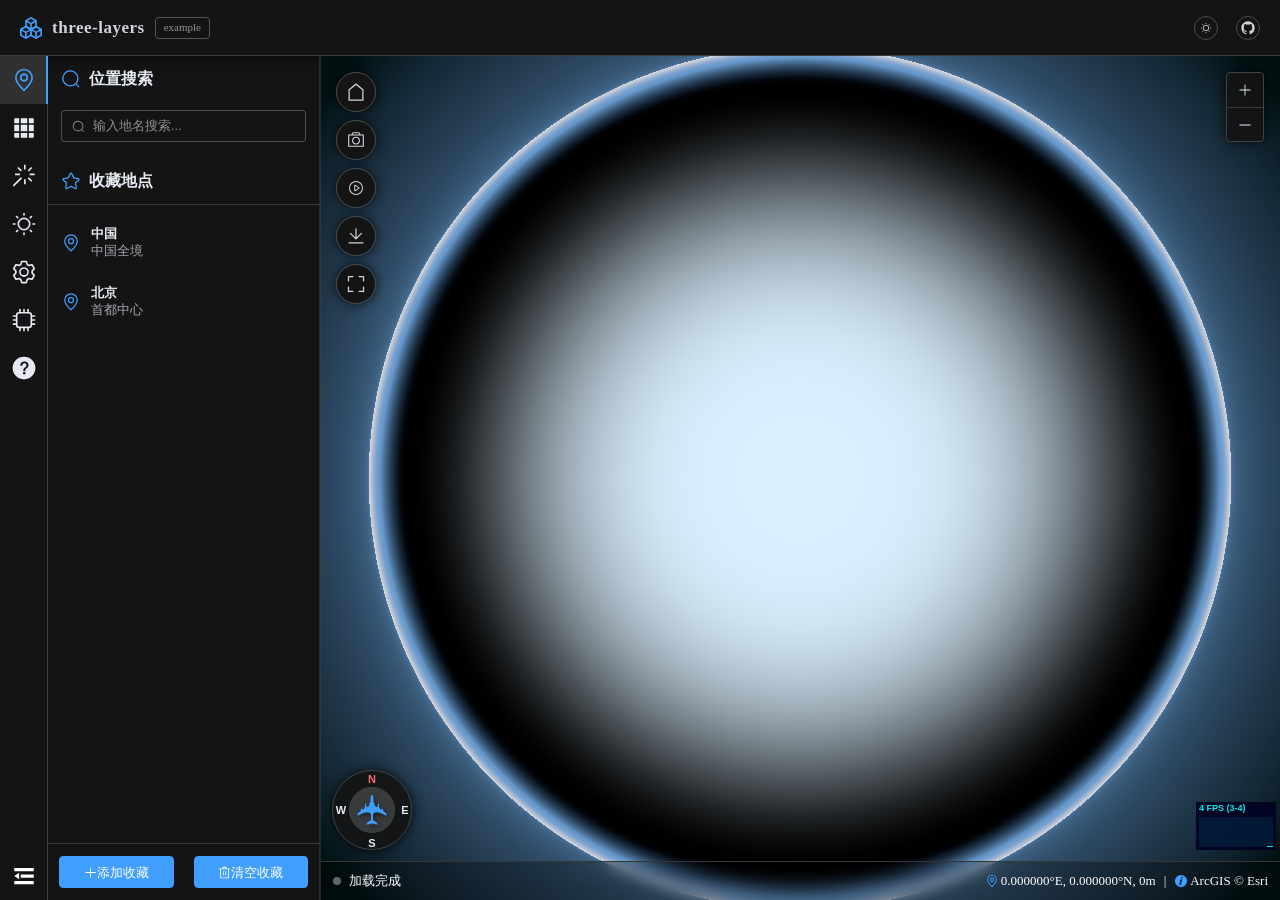
==== three-layer-examples/index.html @ e405cb55 "-" ====
<!DOCTYPE html>
<html lang="zh-CN" class="dark">
	<head>
		<meta charset="UTF-8" />
		<meta
			name="viewport"
			content="width=device-width, initial-scale=1.0, user-scalable=no"
		/>
		<title>three-tile example</title>
		<link rel="icon" href="./favicon.svg" type="image/svg+xml" />
		<script type="module" crossorigin src="./assets/main-RTrGjsO-.js"></script>
		<link rel="stylesheet" crossorigin href="./assets/main-BJY4GeGd.css">
	</head>
	<body>
		<div id="app"></div>
	</body>
</html>
---- three-layer-examples/assets/main-BJY4GeGd.css ----
:root{--el-color-white:#fff;--el-color-black:#000;--el-color-primary-rgb:64, 158, 255;--el-color-success-rgb:103, 194, 58;--el-color-warning-rgb:230, 162, 60;--el-color-danger-rgb:245, 108, 108;--el-color-error-rgb:245, 108, 108;--el-color-info-rgb:144, 147, 153;--el-font-size-extra-large:20px;--el-font-size-large:18px;--el-font-size-medium:16px;--el-font-size-base:14px;--el-font-size-small:13px;--el-font-size-extra-small:12px;--el-font-family:"Helvetica Neue", Helvetica, "PingFang SC", "Hiragino Sans GB", "Microsoft YaHei", "微软雅黑", Arial, sans-serif;--el-font-weight-primary:500;--el-font-line-height-primary:24px;--el-index-normal:1;--el-index-top:1000;--el-index-popper:2000;--el-border-radius-base:4px;--el-border-radius-small:2px;--el-border-radius-round:20px;--el-border-radius-circle:100%;--el-transition-duration:.3s;--el-transition-duration-fast:.2s;--el-transition-function-ease-in-out-bezier:cubic-bezier(.645, .045, .355, 1);--el-transition-function-fast-bezier:cubic-bezier(.23, 1, .32, 1);--el-transition-all:all var(--el-transition-duration) var(--el-transition-function-ease-in-out-bezier);--el-transition-fade:opacity var(--el-transition-duration) var(--el-transition-function-fast-bezier);--el-transition-md-fade:transform var(--el-transition-duration) var(--el-transition-function-fast-bezier), opacity var(--el-transition-duration) var(--el-transition-function-fast-bezier);--el-transition-fade-linear:opacity var(--el-transition-duration-fast) linear;--el-transition-border:border-color var(--el-transition-duration-fast) var(--el-transition-function-ease-in-out-bezier);--el-transition-box-shadow:box-shadow var(--el-transition-duration-fast) var(--el-transition-function-ease-in-out-bezier);--el-transition-color:color var(--el-transition-duration-fast) var(--el-transition-function-ease-in-out-bezier);--el-component-size-large:40px;--el-component-size:32px;--el-component-size-small:24px;--lightningcss-light:initial;--lightningcss-dark: ;color-scheme:light;--el-color-primary:#409eff;--el-color-primary-light-3:#79bbff;--el-color-primary-light-5:#a0cfff;--el-color-primary-light-7:#c6e2ff;--el-color-primary-light-8:#d9ecff;--el-color-primary-light-9:#ecf5ff;--el-color-primary-dark-2:#337ecc;--el-color-success:#67c23a;--el-color-success-light-3:#95d475;--el-color-success-light-5:#b3e19d;--el-color-success-light-7:#d1edc4;--el-color-success-light-8:#e1f3d8;--el-color-success-light-9:#f0f9eb;--el-color-success-dark-2:#529b2e;--el-color-warning:#e6a23c;--el-color-warning-light-3:#eebe77;--el-color-warning-light-5:#f3d19e;--el-color-warning-light-7:#f8e3c5;--el-color-warning-light-8:#faecd8;--el-color-warning-light-9:#fdf6ec;--el-color-warning-dark-2:#b88230;--el-color-danger:#f56c6c;--el-color-danger-light-3:#f89898;--el-color-danger-light-5:#fab6b6;--el-color-danger-light-7:#fcd3d3;--el-color-danger-light-8:#fde2e2;--el-color-danger-light-9:#fef0f0;--el-color-danger-dark-2:#c45656;--el-color-error:#f56c6c;--el-color-error-light-3:#f89898;--el-color-error-light-5:#fab6b6;--el-color-error-light-7:#fcd3d3;--el-color-error-light-8:#fde2e2;--el-color-error-light-9:#fef0f0;--el-color-error-dark-2:#c45656;--el-color-info:#909399;--el-color-info-light-3:#b1b3b8;--el-color-info-light-5:#c8c9cc;--el-color-info-light-7:#dedfe0;--el-color-info-light-8:#e9e9eb;--el-color-info-light-9:#f4f4f5;--el-color-info-dark-2:#73767a;--el-bg-color:#fff;--el-bg-color-page:#f2f3f5;--el-bg-color-overlay:#fff;--el-text-color-primary:#303133;--el-text-color-regular:#606266;--el-text-color-secondary:#909399;--el-text-color-placeholder:#a8abb2;--el-text-color-disabled:#c0c4cc;--el-border-color:#dcdfe6;--el-border-color-light:#e4e7ed;--el-border-color-lighter:#ebeef5;--el-border-color-extra-light:#f2f6fc;--el-border-color-dark:#d4d7de;--el-border-color-darker:#cdd0d6;--el-fill-color:#f0f2f5;--el-fill-color-light:#f5f7fa;--el-fill-color-lighter:#fafafa;--el-fill-color-extra-light:#fafcff;--el-fill-color-dark:#ebedf0;--el-fill-color-darker:#e6e8eb;--el-fill-color-blank:#fff;--el-box-shadow:0px 12px 32px 4px #0000000a, 0px 8px 20px #00000014;--el-box-shadow-light:0px 0px 12px #0000001f;--el-box-shadow-lighter:0px 0px 6px #0000001f;--el-box-shadow-dark:0px 16px 48px 16px #00000014, 0px 12px 32px #0000001f, 0px 8px 16px -8px #00000029;--el-disabled-bg-color:var(--el-fill-color-light);--el-disabled-text-color:var(--el-text-color-placeholder);--el-disabled-border-color:var(--el-border-color-light);--el-overlay-color:#000c;--el-overlay-color-light:#000000b3;--el-overlay-color-lighter:#00000080;--el-mask-color:#ffffffe6;--el-mask-color-extra-light:#ffffff4d;--el-border-width:1px;--el-border-style:solid;--el-border-color-hover:var(--el-text-color-disabled);--el-border:var(--el-border-width) var(--el-border-style) var(--el-border-color);--el-svg-monochrome-grey:var(--el-border-color)}.fade-in-linear-enter-active,.fade-in-linear-leave-active{transition:var(--el-transition-fade-linear)}.fade-in-linear-enter-from,.fade-in-linear-leave-to{opacity:0}.el-fade-in-linear-enter-active,.el-fade-in-linear-leave-active{transition:var(--el-transition-fade-linear)}.el-fade-in-linear-enter-from,.el-fade-in-linear-leave-to{opacity:0}.el-fade-in-enter-active,.el-fade-in-leave-active{transition:all var(--el-transition-duration) cubic-bezier(.55,0,.1,1)}.el-fade-in-enter-from,.el-fade-in-leave-active{opacity:0}.el-zoom-in-center-enter-active,.el-zoom-in-center-leave-active{transition:all var(--el-transition-duration) cubic-bezier(.55,0,.1,1)}.el-zoom-in-center-enter-from,.el-zoom-in-center-leave-active{opacity:0;transform:scaleX(0)}.el-zoom-in-top-enter-active,.el-zoom-in-top-leave-active{opacity:1;transition:var(--el-transition-md-fade);transform-origin:top;transform:scaleY(1)}.el-zoom-in-top-enter-active[data-popper-placement^=top],.el-zoom-in-top-leave-active[data-popper-placement^=top]{transform-origin:bottom}.el-zoom-in-top-enter-from,.el-zoom-in-top-leave-active{opacity:0;transform:scaleY(0)}.el-zoom-in-bottom-enter-active,.el-zoom-in-bottom-leave-active{opacity:1;transition:var(--el-transition-md-fade);transform-origin:bottom;transform:scaleY(1)}.el-zoom-in-bottom-enter-from,.el-zoom-in-bottom-leave-active{opacity:0;transform:scaleY(0)}.el-zoom-in-left-enter-active,.el-zoom-in-left-leave-active{opacity:1;transition:var(--el-transition-md-fade);transform-origin:0 0;transform:scale(1)}.el-zoom-in-left-enter-from,.el-zoom-in-left-leave-active{opacity:0;transform:scale(.45)}.collapse-transition{transition:var(--el-transition-duration) height ease-in-out,var(--el-transition-duration) padding-top ease-in-out,var(--el-transition-duration) padding-bottom ease-in-out}.el-collapse-transition-leave-active,.el-collapse-transition-enter-active{transition:var(--el-transition-duration) max-height ease-in-out,var(--el-transition-duration) padding-top ease-in-out,var(--el-transition-duration) padding-bottom ease-in-out}.horizontal-collapse-transition{transition:var(--el-transition-duration) width ease-in-out,var(--el-transition-duration) padding-left ease-in-out,var(--el-transition-duration) padding-right ease-in-out}.el-list-enter-active,.el-list-leave-active{transition:all 1s}.el-list-enter-from,.el-list-leave-to{opacity:0;transform:translateY(-30px)}.el-list-leave-active{position:absolute!important}.el-opacity-transition{transition:opacity var(--el-transition-duration) cubic-bezier(.55,0,.1,1)}.el-icon--right{margin-left:5px}.el-icon--left{margin-right:5px}@keyframes rotating{0%{transform:rotate(0)}to{transform:rotate(360deg)}}.el-icon{--color:inherit;fill:currentColor;width:1em;height:1em;color:var(--color);line-height:1em;font-size:inherit;justify-content:center;align-items:center;display:inline-flex;position:relative}.el-icon.is-loading{animation:2s linear infinite rotating}.el-icon svg{width:1em;height:1em}.el-affix--fixed{position:fixed}.el-alert{--el-alert-padding:8px 16px;--el-alert-border-radius-base:var(--el-border-radius-base);--el-alert-title-font-size:14px;--el-alert-title-with-description-font-size:16px;--el-alert-description-font-size:14px;--el-alert-close-font-size:16px;--el-alert-close-customed-font-size:14px;--el-alert-icon-size:16px;--el-alert-icon-large-size:28px;width:100%;padding:var(--el-alert-padding);box-sizing:border-box;border-radius:var(--el-alert-border-radius-base);background-color:var(--el-color-white);opacity:1;transition:opacity var(--el-transition-duration-fast);align-items:center;margin:0;display:flex;position:relative;overflow:hidden}.el-alert.is-light .el-alert__close-btn{color:var(--el-text-color-placeholder)}.el-alert.is-dark .el-alert__close-btn,.el-alert.is-dark .el-alert__description{color:var(--el-color-white)}.el-alert.is-center{justify-content:center}.el-alert--primary{--el-alert-bg-color:var(--el-color-primary-light-9)}.el-alert--primary.is-light{background-color:var(--el-alert-bg-color);color:var(--el-color-primary)}.el-alert--primary.is-light .el-alert__description{color:var(--el-color-primary)}.el-alert--primary.is-dark{background-color:var(--el-color-primary);color:var(--el-color-white)}.el-alert--success{--el-alert-bg-color:var(--el-color-success-light-9)}.el-alert--success.is-light{background-color:var(--el-alert-bg-color);color:var(--el-color-success)}.el-alert--success.is-light .el-alert__description{color:var(--el-color-success)}.el-alert--success.is-dark{background-color:var(--el-color-success);color:var(--el-color-white)}.el-alert--info{--el-alert-bg-color:var(--el-color-info-light-9)}.el-alert--info.is-light{background-color:var(--el-alert-bg-color);color:var(--el-color-info)}.el-alert--info.is-light .el-alert__description{color:var(--el-color-info)}.el-alert--info.is-dark{background-color:var(--el-color-info);color:var(--el-color-white)}.el-alert--warning{--el-alert-bg-color:var(--el-color-warning-light-9)}.el-alert--warning.is-light{background-color:var(--el-alert-bg-color);color:var(--el-color-warning)}.el-alert--warning.is-light .el-alert__description{color:var(--el-color-warning)}.el-alert--warning.is-dark{background-color:var(--el-color-warning);color:var(--el-color-white)}.el-alert--error{--el-alert-bg-color:var(--el-color-error-light-9)}.el-alert--error.is-light{background-color:var(--el-alert-bg-color);color:var(--el-color-error)}.el-alert--error.is-light .el-alert__description{color:var(--el-color-error)}.el-alert--error.is-dark{background-color:var(--el-color-error);color:var(--el-color-white)}.el-alert__content{flex-direction:column;gap:4px;display:flex}.el-alert .el-alert__icon{font-size:var(--el-alert-icon-size);width:var(--el-alert-icon-size);margin-right:8px}.el-alert .el-alert__icon.is-big{font-size:var(--el-alert-icon-large-size);width:var(--el-alert-icon-large-size);margin-right:12px}.el-alert__title{font-size:var(--el-alert-title-font-size);line-height:24px}.el-alert__title.with-description{font-size:var(--el-alert-title-with-description-font-size)}.el-alert .el-alert__description{font-size:var(--el-alert-description-font-size);margin:0}.el-alert .el-alert__close-btn{font-size:var(--el-alert-close-font-size);opacity:1;cursor:pointer;position:absolute;top:12px;right:16px}.el-alert .el-alert__close-btn.is-customed{font-style:normal;font-size:var(--el-alert-close-customed-font-size);line-height:24px;top:8px}.el-alert-fade-enter-from,.el-alert-fade-leave-active{opacity:0}.el-aside{box-sizing:border-box;width:var(--el-aside-width,300px);flex-shrink:0;overflow:auto}.el-autocomplete{--el-input-text-color:var(--el-text-color-regular);--el-input-border:var(--el-border);--el-input-hover-border:var(--el-border-color-hover);--el-input-focus-border:var(--el-color-primary);--el-input-transparent-border:0 0 0 1px transparent inset;--el-input-border-color:var(--el-border-color);--el-input-border-radius:var(--el-border-radius-base);--el-input-bg-color:var(--el-fill-color-blank);--el-input-icon-color:var(--el-text-color-placeholder);--el-input-placeholder-color:var(--el-text-color-placeholder);--el-input-hover-border-color:var(--el-border-color-hover);--el-input-clear-hover-color:var(--el-text-color-secondary);--el-input-focus-border-color:var(--el-color-primary);--el-input-width:100%;width:var(--el-input-width);display:inline-block;position:relative}.el-autocomplete__popper.el-popper{background:var(--el-bg-color-overlay);border:1px solid var(--el-border-color-light);box-shadow:var(--el-box-shadow-light)}.el-autocomplete__popper.el-popper .el-popper__arrow:before{border:1px solid var(--el-border-color-light)}.el-autocomplete__popper.el-popper[data-popper-placement^=top] .el-popper__arrow:before{border-top-color:#0000;border-left-color:#0000}.el-autocomplete__popper.el-popper[data-popper-placement^=bottom] .el-popper__arrow:before{border-bottom-color:#0000;border-right-color:#0000}.el-autocomplete__popper.el-popper[data-popper-placement^=left] .el-popper__arrow:before{border-bottom-color:#0000;border-left-color:#0000}.el-autocomplete__popper.el-popper[data-popper-placement^=right] .el-popper__arrow:before{border-top-color:#0000;border-right-color:#0000}.el-autocomplete-suggestion{border-radius:var(--el-border-radius-base);box-sizing:border-box}.el-autocomplete-suggestion__header{border-bottom:1px solid var(--el-border-color-lighter);padding:10px}.el-autocomplete-suggestion__footer{border-top:1px solid var(--el-border-color-lighter);padding:10px}.el-autocomplete-suggestion__wrap{box-sizing:border-box;max-height:280px;padding:10px 0}.el-autocomplete-suggestion__list{margin:0;padding:0}.el-autocomplete-suggestion li{cursor:pointer;color:var(--el-text-color-regular);line-height:34px;font-size:var(--el-font-size-base);text-align:left;text-overflow:ellipsis;white-space:nowrap;margin:0;padding:0 20px;list-style:none;overflow:hidden}.el-autocomplete-suggestion li:hover,.el-autocomplete-suggestion li.highlighted{background-color:var(--el-fill-color-light)}.el-autocomplete-suggestion li.divider{border-top:1px solid var(--el-color-black);margin-top:6px}.el-autocomplete-suggestion li.divider:last-child{margin-bottom:-6px}.el-autocomplete-suggestion.is-loading li{cursor:default;height:100px;color:var(--el-text-color-secondary);justify-content:center;align-items:center;font-size:20px;display:flex}.el-autocomplete-suggestion.is-loading li:hover{background-color:var(--el-bg-color-overlay)}.el-avatar{--el-avatar-text-color:var(--el-color-white);--el-avatar-bg-color:var(--el-text-color-disabled);--el-avatar-text-size:14px;--el-avatar-icon-size:18px;--el-avatar-border-radius:var(--el-border-radius-base);--el-avatar-size-large:56px;--el-avatar-size:40px;--el-avatar-size-small:24px;box-sizing:border-box;text-align:center;color:var(--el-avatar-text-color);background:var(--el-avatar-bg-color);width:var(--el-avatar-size);height:var(--el-avatar-size);font-size:var(--el-avatar-text-size);outline:none;justify-content:center;align-items:center;display:inline-flex;overflow:hidden}.el-avatar>img{width:100%;height:100%;display:block}.el-avatar--circle{border-radius:50%}.el-avatar--square{border-radius:var(--el-avatar-border-radius)}.el-avatar--icon{font-size:var(--el-avatar-icon-size)}.el-avatar--small{--el-avatar-size:24px}.el-avatar--large{--el-avatar-size:56px}.el-avatar-group{--el-avatar-group-item-gap:-8px;--el-avatar-group-collapse-item-gap:4px;display:inline-flex}.el-avatar-group .el-avatar{border:1px solid var(--el-border-color-extra-light)}.el-avatar-group .el-avatar:not(:first-child){margin-left:var(--el-avatar-group-item-gap)}.el-avatar-group__collapse-avatars{--el-avatar-group-item-gap:-8px;--el-avatar-group-collapse-item-gap:4px}.el-avatar-group__collapse-avatars .el-avatar:not(:first-child){margin-left:var(--el-avatar-group-collapse-item-gap)}.el-backtop{--el-backtop-bg-color:var(--el-bg-color-overlay);--el-backtop-text-color:var(--el-color-primary);--el-backtop-hover-bg-color:var(--el-border-color-extra-light);background-color:var(--el-backtop-bg-color);width:40px;height:40px;color:var(--el-backtop-text-color);box-shadow:var(--el-box-shadow-lighter);cursor:pointer;z-index:5;border-radius:50%;justify-content:center;align-items:center;font-size:20px;display:flex;position:fixed}.el-backtop:hover{background-color:var(--el-backtop-hover-bg-color)}.el-backtop__icon{font-size:20px}.el-badge{--el-badge-bg-color:var(--el-color-danger);--el-badge-radius:10px;--el-badge-font-size:12px;--el-badge-padding:6px;--el-badge-size:18px;vertical-align:middle;width:-moz-fit-content;width:fit-content;display:inline-block;position:relative}.el-badge__content{background-color:var(--el-badge-bg-color);border-radius:var(--el-badge-radius);color:var(--el-color-white);font-size:var(--el-badge-font-size);height:var(--el-badge-size);padding:0 var(--el-badge-padding);white-space:nowrap;border:1px solid var(--el-bg-color);justify-content:center;align-items:center;display:inline-flex}.el-badge__content.is-fixed{top:0;right:calc(1px + var(--el-badge-size) / 2);z-index:var(--el-index-normal);position:absolute;transform:translateY(-50%)translate(100%)}.el-badge__content.is-fixed.is-dot{right:5px}.el-badge__content.is-dot{border-radius:50%;width:8px;height:8px;padding:0;right:0}.el-badge__content.is-hide-zero{display:none}.el-badge__content--primary{background-color:var(--el-color-primary)}.el-badge__content--success{background-color:var(--el-color-success)}.el-badge__content--warning{background-color:var(--el-color-warning)}.el-badge__content--info{background-color:var(--el-color-info)}.el-badge__content--danger{background-color:var(--el-color-danger)}.el-breadcrumb__separator{color:var(--el-text-color-placeholder);margin:0 9px;font-weight:700}.el-breadcrumb__separator.el-icon{margin:0 6px;font-weight:400}.el-breadcrumb__separator.el-icon svg{vertical-align:middle}.el-breadcrumb__item{float:left;align-items:center;display:inline-flex}.el-breadcrumb__inner{color:var(--el-text-color-regular)}.el-breadcrumb__inner.is-link,.el-breadcrumb__inner a{transition:var(--el-transition-color);color:var(--el-text-color-primary);font-weight:700;text-decoration:none}.el-breadcrumb__inner.is-link:hover,.el-breadcrumb__inner a:hover{color:var(--el-color-primary);cursor:pointer}.el-breadcrumb__item:last-child .el-breadcrumb__inner,.el-breadcrumb__item:last-child .el-breadcrumb__inner:hover,.el-breadcrumb__item:last-child .el-breadcrumb__inner a,.el-breadcrumb__item:last-child .el-breadcrumb__inner a:hover{color:var(--el-text-color-regular);cursor:text;font-weight:400}.el-breadcrumb__item:last-child .el-breadcrumb__separator{display:none}.el-breadcrumb{font-size:14px;line-height:1}.el-breadcrumb:before,.el-breadcrumb:after{content:"";display:table}.el-breadcrumb:after{clear:both}.el-button-group>.el-button+.el-button{margin-left:0}.el-button-group>.el-button:first-child:last-child{border-top-right-radius:var(--el-border-radius-base);border-bottom-right-radius:var(--el-border-radius-base);border-top-left-radius:var(--el-border-radius-base);border-bottom-left-radius:var(--el-border-radius-base)}.el-button-group>.el-button:first-child:last-child.is-round{border-radius:var(--el-border-radius-round)}.el-button-group>.el-button:first-child:last-child.is-circle{border-radius:50%}.el-button-group>.el-button:not(:first-child):not(:last-child){border-radius:0}.el-button-group>.el-button:hover,.el-button-group>.el-button:focus,.el-button-group>.el-button:active,.el-button-group>.el-button.is-active{z-index:1}.el-button-group--horizontal{vertical-align:middle;display:inline-block}.el-button-group--horizontal:before,.el-button-group--horizontal:after{content:"";display:table}.el-button-group--horizontal:after{clear:both}.el-button-group--horizontal>.el-button{float:left;position:relative}.el-button-group--horizontal>.el-button:first-child{border-top-right-radius:0;border-bottom-right-radius:0}.el-button-group--horizontal>.el-button:last-child{border-top-left-radius:0;border-bottom-left-radius:0}.el-button-group--horizontal>.el-button:not(:last-child){margin-right:-1px}.el-button-group--horizontal .el-button--primary:first-child{border-right-color:var(--el-button-divide-border-color)}.el-button-group--horizontal .el-button--primary:last-child{border-left-color:var(--el-button-divide-border-color)}.el-button-group--horizontal .el-button--primary:not(:first-child):not(:last-child){border-left-color:var(--el-button-divide-border-color);border-right-color:var(--el-button-divide-border-color)}.el-button-group--horizontal .el-button--success:first-child{border-right-color:var(--el-button-divide-border-color)}.el-button-group--horizontal .el-button--success:last-child{border-left-color:var(--el-button-divide-border-color)}.el-button-group--horizontal .el-button--success:not(:first-child):not(:last-child){border-left-color:var(--el-button-divide-border-color);border-right-color:var(--el-button-divide-border-color)}.el-button-group--horizontal .el-button--warning:first-child{border-right-color:var(--el-button-divide-border-color)}.el-button-group--horizontal .el-button--warning:last-child{border-left-color:var(--el-button-divide-border-color)}.el-button-group--horizontal .el-button--warning:not(:first-child):not(:last-child){border-left-color:var(--el-button-divide-border-color);border-right-color:var(--el-button-divide-border-color)}.el-button-group--horizontal .el-button--danger:first-child{border-right-color:var(--el-button-divide-border-color)}.el-button-group--horizontal .el-button--danger:last-child{border-left-color:var(--el-button-divide-border-color)}.el-button-group--horizontal .el-button--danger:not(:first-child):not(:last-child){border-left-color:var(--el-button-divide-border-color);border-right-color:var(--el-button-divide-border-color)}.el-button-group--horizontal .el-button--info:first-child{border-right-color:var(--el-button-divide-border-color)}.el-button-group--horizontal .el-button--info:last-child{border-left-color:var(--el-button-divide-border-color)}.el-button-group--horizontal .el-button--info:not(:first-child):not(:last-child){border-left-color:var(--el-button-divide-border-color);border-right-color:var(--el-button-divide-border-color)}.el-button-group--horizontal>.el-dropdown>.el-button{border-left-color:var(--el-button-divide-border-color);border-top-left-radius:0;border-bottom-left-radius:0}.el-button-group--vertical{flex-direction:column;align-items:stretch;display:inline-flex}.el-button-group--vertical>.el-button{margin-top:-1px}.el-button-group--vertical>.el-button:first-child{border-bottom-right-radius:0;border-bottom-left-radius:0}.el-button-group--vertical>.el-button:last-child{border-top-left-radius:0;border-top-right-radius:0}.el-button-group--vertical>.el-dropdown{margin-top:-1px}.el-button-group--vertical>.el-dropdown>.el-button{border-left-color:var(--el-button-divide-border-color);border-top-left-radius:0;border-top-right-radius:0}.el-button-group--vertical .el-button--primary:first-child{border-bottom-color:var(--el-button-divide-border-color)}.el-button-group--vertical .el-button--primary:last-child{border-top-color:var(--el-button-divide-border-color)}.el-button-group--vertical .el-button--primary:not(:first-child):not(:last-child){border-top-color:var(--el-button-divide-border-color);border-bottom-color:var(--el-button-divide-border-color)}.el-button-group--vertical .el-button--success:first-child{border-bottom-color:var(--el-button-divide-border-color)}.el-button-group--vertical .el-button--success:last-child{border-top-color:var(--el-button-divide-border-color)}.el-button-group--vertical .el-button--success:not(:first-child):not(:last-child){border-top-color:var(--el-button-divide-border-color);border-bottom-color:var(--el-button-divide-border-color)}.el-button-group--vertical .el-button--warning:first-child{border-bottom-color:var(--el-button-divide-border-color)}.el-button-group--vertical .el-button--warning:last-child{border-top-color:var(--el-button-divide-border-color)}.el-button-group--vertical .el-button--warning:not(:first-child):not(:last-child){border-top-color:var(--el-button-divide-border-color);border-bottom-color:var(--el-button-divide-border-color)}.el-button-group--vertical .el-button--danger:first-child{border-bottom-color:var(--el-button-divide-border-color)}.el-button-group--vertical .el-button--danger:last-child{border-top-color:var(--el-button-divide-border-color)}.el-button-group--vertical .el-button--danger:not(:first-child):not(:last-child){border-top-color:var(--el-button-divide-border-color);border-bottom-color:var(--el-button-divide-border-color)}.el-button-group--vertical .el-button--info:first-child{border-bottom-color:var(--el-button-divide-border-color)}.el-button-group--vertical .el-button--info:last-child{border-top-color:var(--el-button-divide-border-color)}.el-button-group--vertical .el-button--info:not(:first-child):not(:last-child){border-top-color:var(--el-button-divide-border-color);border-bottom-color:var(--el-button-divide-border-color)}.el-button{--el-button-font-weight:var(--el-font-weight-primary);--el-button-border-color:var(--el-border-color);--el-button-bg-color:var(--el-fill-color-blank);--el-button-text-color:var(--el-text-color-regular);--el-button-disabled-text-color:var(--el-disabled-text-color);--el-button-disabled-bg-color:var(--el-fill-color-blank);--el-button-disabled-border-color:var(--el-border-color-light);--el-button-divide-border-color:#ffffff80;--el-button-hover-text-color:var(--el-color-primary);--el-button-hover-bg-color:var(--el-color-primary-light-9);--el-button-hover-border-color:var(--el-color-primary-light-7);--el-button-active-text-color:var(--el-button-hover-text-color);--el-button-active-border-color:var(--el-color-primary);--el-button-active-bg-color:var(--el-button-hover-bg-color);--el-button-outline-color:var(--el-color-primary-light-5);--el-button-hover-link-text-color:var(--el-text-color-secondary);--el-button-active-color:var(--el-text-color-primary);white-space:nowrap;cursor:pointer;height:32px;color:var(--el-button-text-color);text-align:center;box-sizing:border-box;line-height:1;font-weight:var(--el-button-font-weight);-webkit-user-select:none;user-select:none;vertical-align:middle;-webkit-appearance:none;background-color:var(--el-button-bg-color);border:var(--el-border);border-color:var(--el-button-border-color);outline:none;justify-content:center;align-items:center;transition:all .1s;display:inline-flex}.el-button:hover{color:var(--el-button-hover-text-color);border-color:var(--el-button-hover-border-color);background-color:var(--el-button-hover-bg-color);outline:none}.el-button:active{color:var(--el-button-active-text-color);border-color:var(--el-button-active-border-color);background-color:var(--el-button-active-bg-color);outline:none}.el-button:focus-visible{outline:2px solid var(--el-button-outline-color);outline-offset:1px;transition:outline-offset,outline}.el-button>span{align-items:center;display:inline-flex}.el-button+.el-button{margin-left:12px}.el-button{font-size:var(--el-font-size-base);border-radius:var(--el-border-radius-base);padding:8px 15px}.el-button.is-round{padding:8px 15px}.el-button::-moz-focus-inner{border:0}.el-button [class*=el-icon]+span{margin-left:6px}.el-button [class*=el-icon] svg{vertical-align:bottom}.el-button.is-plain{--el-button-hover-text-color:var(--el-color-primary);--el-button-hover-bg-color:var(--el-fill-color-blank);--el-button-hover-border-color:var(--el-color-primary)}.el-button.is-active{color:var(--el-button-active-text-color);border-color:var(--el-button-active-border-color);background-color:var(--el-button-active-bg-color);outline:none}.el-button.is-disabled,.el-button.is-disabled:hover{color:var(--el-button-disabled-text-color);cursor:not-allowed;background-image:none;background-color:var(--el-button-disabled-bg-color);border-color:var(--el-button-disabled-border-color)}.el-button.is-loading{pointer-events:none;position:relative}.el-button.is-loading:before{z-index:1;pointer-events:none;content:"";border-radius:inherit;background-color:var(--el-mask-color-extra-light);position:absolute;top:-1px;bottom:-1px;left:-1px;right:-1px}.el-button.is-round{border-radius:var(--el-border-radius-round)}.el-button.is-dashed{--el-button-hover-text-color:var(--el-color-primary);--el-button-hover-bg-color:var(--el-fill-color-blank);--el-button-hover-border-color:var(--el-color-primary);border-style:dashed}.el-button.is-circle{border-radius:50%;width:32px;padding:8px}.el-button.is-text{color:var(--el-button-text-color);background-color:#0000;border:0 solid #0000}.el-button.is-text.is-disabled{color:var(--el-button-disabled-text-color);background-color:#0000!important}.el-button.is-text:not(.is-disabled):hover{background-color:var(--el-fill-color-light)}.el-button.is-text:not(.is-disabled):focus-visible{outline:2px solid var(--el-button-outline-color);outline-offset:1px;transition:outline-offset,outline}.el-button.is-text:not(.is-disabled):active{background-color:var(--el-fill-color)}.el-button.is-text:not(.is-disabled).is-has-bg{background-color:var(--el-fill-color-light)}.el-button.is-text:not(.is-disabled).is-has-bg:hover{background-color:var(--el-fill-color)}.el-button.is-text:not(.is-disabled).is-has-bg:active{background-color:var(--el-fill-color-dark)}.el-button__text--expand{letter-spacing:.3em;margin-right:-.3em}.el-button.is-link{color:var(--el-button-text-color);background:0 0;border-color:#0000;height:auto;padding:2px}.el-button.is-link:hover{color:var(--el-button-hover-link-text-color)}.el-button.is-link.is-disabled{color:var(--el-button-disabled-text-color);background-color:#0000!important;border-color:#0000!important}.el-button.is-link:not(.is-disabled):hover{background-color:#0000;border-color:#0000}.el-button.is-link:not(.is-disabled):active{color:var(--el-button-active-color);background-color:#0000;border-color:#0000}.el-button--text{color:var(--el-color-primary);background:0 0;border-color:#0000;padding-left:0;padding-right:0}.el-button--text.is-disabled{color:var(--el-button-disabled-text-color);background-color:#0000!important;border-color:#0000!important}.el-button--text:not(.is-disabled):hover{color:var(--el-color-primary-light-3);background-color:#0000;border-color:#0000}.el-button--text:not(.is-disabled):active{color:var(--el-color-primary-dark-2);background-color:#0000;border-color:#0000}.el-button__link--expand{letter-spacing:.3em;margin-right:-.3em}.el-button--primary{--el-button-text-color:var(--el-color-white);--el-button-bg-color:var(--el-color-primary);--el-button-border-color:var(--el-color-primary);--el-button-outline-color:var(--el-color-primary-light-5);--el-button-active-color:var(--el-color-primary-dark-2);--el-button-hover-text-color:var(--el-color-white);--el-button-hover-link-text-color:var(--el-color-primary-light-5);--el-button-hover-bg-color:var(--el-color-primary-light-3);--el-button-hover-border-color:var(--el-color-primary-light-3);--el-button-active-bg-color:var(--el-color-primary-dark-2);--el-button-active-border-color:var(--el-color-primary-dark-2);--el-button-disabled-text-color:var(--el-color-white);--el-button-disabled-bg-color:var(--el-color-primary-light-5);--el-button-disabled-border-color:var(--el-color-primary-light-5)}.el-button--primary.is-plain,.el-button--primary.is-text,.el-button--primary.is-link{--el-button-text-color:var(--el-color-primary);--el-button-bg-color:var(--el-color-primary-light-9);--el-button-border-color:var(--el-color-primary-light-5);--el-button-hover-text-color:var(--el-color-white);--el-button-hover-bg-color:var(--el-color-primary);--el-button-hover-border-color:var(--el-color-primary);--el-button-active-text-color:var(--el-color-white)}.el-button--primary.is-plain.is-disabled,.el-button--primary.is-plain.is-disabled:hover,.el-button--primary.is-plain.is-disabled:focus,.el-button--primary.is-plain.is-disabled:active,.el-button--primary.is-text.is-disabled,.el-button--primary.is-text.is-disabled:hover,.el-button--primary.is-text.is-disabled:focus,.el-button--primary.is-text.is-disabled:active,.el-button--primary.is-link.is-disabled,.el-button--primary.is-link.is-disabled:hover,.el-button--primary.is-link.is-disabled:focus,.el-button--primary.is-link.is-disabled:active{color:var(--el-color-primary-light-5);background-color:var(--el-color-primary-light-9);border-color:var(--el-color-primary-light-8)}.el-button--primary.is-dashed{--el-button-text-color:var(--el-color-primary);--el-button-bg-color:var(--el-color-primary-light-9);--el-button-border-color:var(--el-color-primary-light-5);--el-button-hover-text-color:var(--el-color-primary);--el-button-hover-bg-color:var(--el-color-primary-light-9);--el-button-hover-border-color:var(--el-color-primary-light-3);--el-button-active-text-color:var(--el-color-primary-dark-2);--el-button-active-bg-color:var(--el-color-primary-light-9);--el-button-active-border-color:var(--el-color-primary-dark-2)}.el-button--primary.is-dashed.is-disabled,.el-button--primary.is-dashed.is-disabled:hover,.el-button--primary.is-dashed.is-disabled:focus,.el-button--primary.is-dashed.is-disabled:active{color:var(--el-color-primary-light-5);background-color:var(--el-color-primary-light-9);border-color:var(--el-color-primary-light-8)}.el-button--success{--el-button-text-color:var(--el-color-white);--el-button-bg-color:var(--el-color-success);--el-button-border-color:var(--el-color-success);--el-button-outline-color:var(--el-color-success-light-5);--el-button-active-color:var(--el-color-success-dark-2);--el-button-hover-text-color:var(--el-color-white);--el-button-hover-link-text-color:var(--el-color-success-light-5);--el-button-hover-bg-color:var(--el-color-success-light-3);--el-button-hover-border-color:var(--el-color-success-light-3);--el-button-active-bg-color:var(--el-color-success-dark-2);--el-button-active-border-color:var(--el-color-success-dark-2);--el-button-disabled-text-color:var(--el-color-white);--el-button-disabled-bg-color:var(--el-color-success-light-5);--el-button-disabled-border-color:var(--el-color-success-light-5)}.el-button--success.is-plain,.el-button--success.is-text,.el-button--success.is-link{--el-button-text-color:var(--el-color-success);--el-button-bg-color:var(--el-color-success-light-9);--el-button-border-color:var(--el-color-success-light-5);--el-button-hover-text-color:var(--el-color-white);--el-button-hover-bg-color:var(--el-color-success);--el-button-hover-border-color:var(--el-color-success);--el-button-active-text-color:var(--el-color-white)}.el-button--success.is-plain.is-disabled,.el-button--success.is-plain.is-disabled:hover,.el-button--success.is-plain.is-disabled:focus,.el-button--success.is-plain.is-disabled:active,.el-button--success.is-text.is-disabled,.el-button--success.is-text.is-disabled:hover,.el-button--success.is-text.is-disabled:focus,.el-button--success.is-text.is-disabled:active,.el-button--success.is-link.is-disabled,.el-button--success.is-link.is-disabled:hover,.el-button--success.is-link.is-disabled:focus,.el-button--success.is-link.is-disabled:active{color:var(--el-color-success-light-5);background-color:var(--el-color-success-light-9);border-color:var(--el-color-success-light-8)}.el-button--success.is-dashed{--el-button-text-color:var(--el-color-success);--el-button-bg-color:var(--el-color-success-light-9);--el-button-border-color:var(--el-color-success-light-5);--el-button-hover-text-color:var(--el-color-success);--el-button-hover-bg-color:var(--el-color-success-light-9);--el-button-hover-border-color:var(--el-color-success-light-3);--el-button-active-text-color:var(--el-color-success-dark-2);--el-button-active-bg-color:var(--el-color-success-light-9);--el-button-active-border-color:var(--el-color-success-dark-2)}.el-button--success.is-dashed.is-disabled,.el-button--success.is-dashed.is-disabled:hover,.el-button--success.is-dashed.is-disabled:focus,.el-button--success.is-dashed.is-disabled:active{color:var(--el-color-success-light-5);background-color:var(--el-color-success-light-9);border-color:var(--el-color-success-light-8)}.el-button--warning{--el-button-text-color:var(--el-color-white);--el-button-bg-color:var(--el-color-warning);--el-button-border-color:var(--el-color-warning);--el-button-outline-color:var(--el-color-warning-light-5);--el-button-active-color:var(--el-color-warning-dark-2);--el-button-hover-text-color:var(--el-color-white);--el-button-hover-link-text-color:var(--el-color-warning-light-5);--el-button-hover-bg-color:var(--el-color-warning-light-3);--el-button-hover-border-color:var(--el-color-warning-light-3);--el-button-active-bg-color:var(--el-color-warning-dark-2);--el-button-active-border-color:var(--el-color-warning-dark-2);--el-button-disabled-text-color:var(--el-color-white);--el-button-disabled-bg-color:var(--el-color-warning-light-5);--el-button-disabled-border-color:var(--el-color-warning-light-5)}.el-button--warning.is-plain,.el-button--warning.is-text,.el-button--warning.is-link{--el-button-text-color:var(--el-color-warning);--el-button-bg-color:var(--el-color-warning-light-9);--el-button-border-color:var(--el-color-warning-light-5);--el-button-hover-text-color:var(--el-color-white);--el-button-hover-bg-color:var(--el-color-warning);--el-button-hover-border-color:var(--el-color-warning);--el-button-active-text-color:var(--el-color-white)}.el-button--warning.is-plain.is-disabled,.el-button--warning.is-plain.is-disabled:hover,.el-button--warning.is-plain.is-disabled:focus,.el-button--warning.is-plain.is-disabled:active,.el-button--warning.is-text.is-disabled,.el-button--warning.is-text.is-disabled:hover,.el-button--warning.is-text.is-disabled:focus,.el-button--warning.is-text.is-disabled:active,.el-button--warning.is-link.is-disabled,.el-button--warning.is-link.is-disabled:hover,.el-button--warning.is-link.is-disabled:focus,.el-button--warning.is-link.is-disabled:active{color:var(--el-color-warning-light-5);background-color:var(--el-color-warning-light-9);border-color:var(--el-color-warning-light-8)}.el-button--warning.is-dashed{--el-button-text-color:var(--el-color-warning);--el-button-bg-color:var(--el-color-warning-light-9);--el-button-border-color:var(--el-color-warning-light-5);--el-button-hover-text-color:var(--el-color-warning);--el-button-hover-bg-color:var(--el-color-warning-light-9);--el-button-hover-border-color:var(--el-color-warning-light-3);--el-button-active-text-color:var(--el-color-warning-dark-2);--el-button-active-bg-color:var(--el-color-warning-light-9);--el-button-active-border-color:var(--el-color-warning-dark-2)}.el-button--warning.is-dashed.is-disabled,.el-button--warning.is-dashed.is-disabled:hover,.el-button--warning.is-dashed.is-disabled:focus,.el-button--warning.is-dashed.is-disabled:active{color:var(--el-color-warning-light-5);background-color:var(--el-color-warning-light-9);border-color:var(--el-color-warning-light-8)}.el-button--danger{--el-button-text-color:var(--el-color-white);--el-button-bg-color:var(--el-color-danger);--el-button-border-color:var(--el-color-danger);--el-button-outline-color:var(--el-color-danger-light-5);--el-button-active-color:var(--el-color-danger-dark-2);--el-button-hover-text-color:var(--el-color-white);--el-button-hover-link-text-color:var(--el-color-danger-light-5);--el-button-hover-bg-color:var(--el-color-danger-light-3);--el-button-hover-border-color:var(--el-color-danger-light-3);--el-button-active-bg-color:var(--el-color-danger-dark-2);--el-button-active-border-color:var(--el-color-danger-dark-2);--el-button-disabled-text-color:var(--el-color-white);--el-button-disabled-bg-color:var(--el-color-danger-light-5);--el-button-disabled-border-color:var(--el-color-danger-light-5)}.el-button--danger.is-plain,.el-button--danger.is-text,.el-button--danger.is-link{--el-button-text-color:var(--el-color-danger);--el-button-bg-color:var(--el-color-danger-light-9);--el-button-border-color:var(--el-color-danger-light-5);--el-button-hover-text-color:var(--el-color-white);--el-button-hover-bg-color:var(--el-color-danger);--el-button-hover-border-color:var(--el-color-danger);--el-button-active-text-color:var(--el-color-white)}.el-button--danger.is-plain.is-disabled,.el-button--danger.is-plain.is-disabled:hover,.el-button--danger.is-plain.is-disabled:focus,.el-button--danger.is-plain.is-disabled:active,.el-button--danger.is-text.is-disabled,.el-button--danger.is-text.is-disabled:hover,.el-button--danger.is-text.is-disabled:focus,.el-button--danger.is-text.is-disabled:active,.el-button--danger.is-link.is-disabled,.el-button--danger.is-link.is-disabled:hover,.el-button--danger.is-link.is-disabled:focus,.el-button--danger.is-link.is-disabled:active{color:var(--el-color-danger-light-5);background-color:var(--el-color-danger-light-9);border-color:var(--el-color-danger-light-8)}.el-button--danger.is-dashed{--el-button-text-color:var(--el-color-danger);--el-button-bg-color:var(--el-color-danger-light-9);--el-button-border-color:var(--el-color-danger-light-5);--el-button-hover-text-color:var(--el-color-danger);--el-button-hover-bg-color:var(--el-color-danger-light-9);--el-button-hover-border-color:var(--el-color-danger-light-3);--el-button-active-text-color:var(--el-color-danger-dark-2);--el-button-active-bg-color:var(--el-color-danger-light-9);--el-button-active-border-color:var(--el-color-danger-dark-2)}.el-button--danger.is-dashed.is-disabled,.el-button--danger.is-dashed.is-disabled:hover,.el-button--danger.is-dashed.is-disabled:focus,.el-button--danger.is-dashed.is-disabled:active{color:var(--el-color-danger-light-5);background-color:var(--el-color-danger-light-9);border-color:var(--el-color-danger-light-8)}.el-button--info{--el-button-text-color:var(--el-color-white);--el-button-bg-color:var(--el-color-info);--el-button-border-color:var(--el-color-info);--el-button-outline-color:var(--el-color-info-light-5);--el-button-active-color:var(--el-color-info-dark-2);--el-button-hover-text-color:var(--el-color-white);--el-button-hover-link-text-color:var(--el-color-info-light-5);--el-button-hover-bg-color:var(--el-color-info-light-3);--el-button-hover-border-color:var(--el-color-info-light-3);--el-button-active-bg-color:var(--el-color-info-dark-2);--el-button-active-border-color:var(--el-color-info-dark-2);--el-button-disabled-text-color:var(--el-color-white);--el-button-disabled-bg-color:var(--el-color-info-light-5);--el-button-disabled-border-color:var(--el-color-info-light-5)}.el-button--info.is-plain,.el-button--info.is-text,.el-button--info.is-link{--el-button-text-color:var(--el-color-info);--el-button-bg-color:var(--el-color-info-light-9);--el-button-border-color:var(--el-color-info-light-5);--el-button-hover-text-color:var(--el-color-white);--el-button-hover-bg-color:var(--el-color-info);--el-button-hover-border-color:var(--el-color-info);--el-button-active-text-color:var(--el-color-white)}.el-button--info.is-plain.is-disabled,.el-button--info.is-plain.is-disabled:hover,.el-button--info.is-plain.is-disabled:focus,.el-button--info.is-plain.is-disabled:active,.el-button--info.is-text.is-disabled,.el-button--info.is-text.is-disabled:hover,.el-button--info.is-text.is-disabled:focus,.el-button--info.is-text.is-disabled:active,.el-button--info.is-link.is-disabled,.el-button--info.is-link.is-disabled:hover,.el-button--info.is-link.is-disabled:focus,.el-button--info.is-link.is-disabled:active{color:var(--el-color-info-light-5);background-color:var(--el-color-info-light-9);border-color:var(--el-color-info-light-8)}.el-button--info.is-dashed{--el-button-text-color:var(--el-color-info);--el-button-bg-color:var(--el-color-info-light-9);--el-button-border-color:var(--el-color-info-light-5);--el-button-hover-text-color:var(--el-color-info);--el-button-hover-bg-color:var(--el-color-info-light-9);--el-button-hover-border-color:var(--el-color-info-light-3);--el-button-active-text-color:var(--el-color-info-dark-2);--el-button-active-bg-color:var(--el-color-info-light-9);--el-button-active-border-color:var(--el-color-info-dark-2)}.el-button--info.is-dashed.is-disabled,.el-button--info.is-dashed.is-disabled:hover,.el-button--info.is-dashed.is-disabled:focus,.el-button--info.is-dashed.is-disabled:active{color:var(--el-color-info-light-5);background-color:var(--el-color-info-light-9);border-color:var(--el-color-info-light-8)}.el-button--large{--el-button-size:40px;height:var(--el-button-size)}.el-button--large [class*=el-icon]+span{margin-left:8px}.el-button--large{font-size:var(--el-font-size-base);border-radius:var(--el-border-radius-base);padding:12px 19px}.el-button--large.is-round{padding:12px 19px}.el-button--large.is-circle{width:var(--el-button-size);padding:12px}.el-button--small{--el-button-size:24px;height:var(--el-button-size)}.el-button--small [class*=el-icon]+span{margin-left:4px}.el-button--small{border-radius:calc(var(--el-border-radius-base) - 1px);padding:5px 11px;font-size:12px}.el-button--small.is-round{padding:5px 11px}.el-button--small.is-circle{width:var(--el-button-size);padding:5px}.el-calendar{--el-calendar-border:var(--el-table-border,1px solid var(--el-border-color-lighter));--el-calendar-header-border-bottom:var(--el-calendar-border);--el-calendar-selected-bg-color:var(--el-color-primary-light-9);--el-calendar-cell-width:85px;background-color:var(--el-fill-color-blank)}.el-calendar__header{border-bottom:var(--el-calendar-header-border-bottom);justify-content:space-between;padding:12px 20px;display:flex}.el-calendar__title{color:var(--el-text-color);align-self:center}.el-calendar__body{padding:12px 20px 35px}.el-calendar__select-controller .el-select{margin-right:8px}.el-calendar__select-controller .el-calendar-select__year{width:120px}.el-calendar__select-controller .el-calendar-select__month{width:60px}.el-calendar-table{table-layout:fixed;width:100%}.el-calendar-table thead th{color:var(--el-text-color-regular);padding:12px 0;font-weight:400}.el-calendar-table:not(.is-range) td.prev,.el-calendar-table:not(.is-range) td.next{color:var(--el-text-color-placeholder)}.el-calendar-table td{border-bottom:var(--el-calendar-border);border-right:var(--el-calendar-border);vertical-align:top;transition:background-color var(--el-transition-duration-fast) ease}.el-calendar-table td.is-selected{background-color:var(--el-calendar-selected-bg-color)}.el-calendar-table td.is-today{color:var(--el-color-primary)}.el-calendar-table tr:first-child td{border-top:var(--el-calendar-border)}.el-calendar-table tr td:first-child{border-left:var(--el-calendar-border)}.el-calendar-table tr.el-calendar-table__row--hide-border td{border-top:none}.el-calendar-table .el-calendar-day{box-sizing:border-box;height:var(--el-calendar-cell-width);padding:8px}.el-calendar-table .el-calendar-day:hover{cursor:pointer;background-color:var(--el-calendar-selected-bg-color)}.el-card{--el-card-border-color:var(--el-border-color-light);--el-card-border-radius:4px;--el-card-padding:20px;--el-card-bg-color:var(--el-fill-color-blank);border-radius:var(--el-card-border-radius);border:1px solid var(--el-card-border-color);background-color:var(--el-card-bg-color);color:var(--el-text-color-primary);transition:var(--el-transition-duration);flex-direction:column;display:flex;overflow:hidden}.el-card.is-always-shadow,.el-card.is-hover-shadow:hover,.el-card.is-hover-shadow:focus{box-shadow:var(--el-box-shadow-light)}.el-card__header{padding:calc(var(--el-card-padding) - 2px) var(--el-card-padding);border-bottom:1px solid var(--el-card-border-color);box-sizing:border-box}.el-card__body{padding:var(--el-card-padding);flex-grow:1;overflow:auto}.el-card__footer{padding:calc(var(--el-card-padding) - 2px) var(--el-card-padding);border-top:1px solid var(--el-card-border-color);box-sizing:border-box}.el-carousel__item{width:100%;height:100%;z-index:calc(var(--el-index-normal) - 1);display:inline-block;position:absolute;top:0;left:0;overflow:hidden}.el-carousel__item.is-active{z-index:calc(var(--el-index-normal) - 1)}.el-carousel__item.is-animating{transition:transform .4s ease-in-out}.el-carousel__item--card{width:50%;transition:transform .4s ease-in-out}.el-carousel__item--card.is-in-stage{cursor:pointer;z-index:var(--el-index-normal)}.el-carousel__item--card.is-in-stage:hover .el-carousel__mask,.el-carousel__item--card.is-in-stage.is-hover .el-carousel__mask{opacity:.12}.el-carousel__item--card.is-active{z-index:calc(var(--el-index-normal) + 1)}.el-carousel__item--card-vertical{width:100%;height:50%}.el-carousel__mask{background-color:var(--el-color-white);opacity:.24;width:100%;height:100%;transition:var(--el-transition-duration-fast);position:absolute;top:0;left:0}.el-carousel{--el-carousel-arrow-font-size:12px;--el-carousel-arrow-size:36px;--el-carousel-arrow-background:#1f2d3d1c;--el-carousel-arrow-hover-background:#1f2d3d3b;--el-carousel-indicator-width:30px;--el-carousel-indicator-height:2px;--el-carousel-indicator-padding-horizontal:4px;--el-carousel-indicator-padding-vertical:12px;--el-carousel-indicator-out-color:var(--el-border-color-hover);position:relative}.el-carousel--horizontal,.el-carousel--vertical{overflow:hidden}.el-carousel.is-vertical-outside{flex-direction:row;align-items:center;display:flex}.el-carousel.is-vertical-outside .el-carousel__container{flex:1}.el-carousel__container{height:300px;position:relative}.el-carousel__arrow{height:var(--el-carousel-arrow-size);width:var(--el-carousel-arrow-size);cursor:pointer;transition:var(--el-transition-duration);background-color:var(--el-carousel-arrow-background);color:#fff;z-index:10;text-align:center;font-size:var(--el-carousel-arrow-font-size);border:none;border-radius:50%;outline:none;justify-content:center;align-items:center;margin:0;padding:0;display:inline-flex;position:absolute;top:50%;transform:translateY(-50%)}.el-carousel__arrow--left{left:16px}.el-carousel__arrow--right{right:16px}.el-carousel__arrow:hover{background-color:var(--el-carousel-arrow-hover-background)}.el-carousel__arrow i{cursor:pointer}.el-carousel__indicators{z-index:calc(var(--el-index-normal) + 1);margin:0;padding:0;list-style:none;position:absolute}.el-carousel__indicators--horizontal{bottom:0;left:50%;transform:translate(-50%)}.el-carousel__indicators--vertical{top:50%;right:0;transform:translateY(-50%)}.el-carousel__indicators--outside{text-align:center;position:static;transform:none}.el-carousel__indicators--outside .el-carousel__indicator:hover button{opacity:.64}.el-carousel__indicators--outside button{background-color:var(--el-carousel-indicator-out-color);opacity:.24}.el-carousel__indicators--right{right:0}.el-carousel__indicators--labels .el-carousel__button{color:#000;padding:2px 18px;font-size:12px}.el-carousel__indicators--labels .el-carousel__indicator{padding:6px 4px}.el-carousel__indicator{cursor:pointer;background-color:#0000}.el-carousel__indicator:hover button{opacity:.72}.el-carousel__indicator--horizontal{padding:var(--el-carousel-indicator-padding-vertical) var(--el-carousel-indicator-padding-horizontal);display:inline-block}.el-carousel__indicator--vertical{padding:var(--el-carousel-indicator-padding-horizontal) var(--el-carousel-indicator-padding-vertical)}.el-carousel__indicator--vertical .el-carousel__button{width:var(--el-carousel-indicator-height);height:calc(var(--el-carousel-indicator-width) / 2)}.el-carousel__indicator.is-active button{opacity:1}.el-carousel__button{opacity:.48;width:var(--el-carousel-indicator-width);height:var(--el-carousel-indicator-height);cursor:pointer;transition:var(--el-transition-duration);background-color:#fff;border:none;outline:none;margin:0;padding:0;display:block}.el-carousel__indicators--labels .el-carousel__button{width:auto;height:auto}.carousel-arrow-left-enter-from,.carousel-arrow-left-leave-active{opacity:0;transform:translateY(-50%)translate(-10px)}.carousel-arrow-right-enter-from,.carousel-arrow-right-leave-active{opacity:0;transform:translateY(-50%)translate(10px)}.el-transitioning{filter:url(#elCarouselHorizontal)}.el-transitioning-vertical{filter:url(#elCarouselVertical)}.el-cascader-panel{--el-cascader-menu-text-color:var(--el-text-color-regular);--el-cascader-menu-selected-text-color:var(--el-color-primary);--el-cascader-menu-fill:var(--el-bg-color-overlay);--el-cascader-menu-font-size:var(--el-font-size-base);--el-cascader-menu-radius:var(--el-border-radius-base);--el-cascader-menu-border:solid 1px var(--el-border-color-light);--el-cascader-menu-shadow:var(--el-box-shadow-light);--el-cascader-node-background-hover:var(--el-fill-color-light);--el-cascader-node-color-disabled:var(--el-text-color-placeholder);--el-cascader-color-empty:var(--el-text-color-placeholder);--el-cascader-tag-background:var(--el-fill-color);border-radius:var(--el-cascader-menu-radius);width:-moz-fit-content;width:fit-content;font-size:var(--el-cascader-menu-font-size);display:flex}.el-cascader-panel.is-bordered{border:var(--el-cascader-menu-border);border-radius:var(--el-cascader-menu-radius)}.el-cascader-menu{box-sizing:border-box;min-width:180px;color:var(--el-cascader-menu-text-color);border-right:var(--el-cascader-menu-border)}.el-cascader-menu:last-child{border-right:none}.el-cascader-menu:last-child .el-cascader-node{padding-right:20px}.el-cascader-menu__wrap.el-scrollbar__wrap{height:204px}.el-cascader-menu__list{box-sizing:border-box;min-height:100%;margin:0;padding:6px 0;list-style:none;position:relative}.el-cascader-menu__list.el-vl__window{margin:6px 0;padding:0}.el-cascader-menu__list.el-vl__window ul{margin:0;padding:0}.el-cascader-menu__hover-zone{pointer-events:none;width:100%;height:100%;position:absolute;top:0;left:0}.el-cascader-menu__empty-text{color:var(--el-cascader-color-empty);align-items:center;display:flex;position:absolute;top:50%;left:50%;transform:translate(-50%,-50%)}.el-cascader-menu__empty-text .is-loading{margin-right:2px}.el-cascader-node{box-sizing:border-box;outline:none;align-items:center;height:34px;padding:0 30px 0 20px;line-height:34px;display:flex;position:relative}.el-cascader-node.is-selectable.in-active-path{color:var(--el-cascader-menu-text-color)}.el-cascader-node.in-active-path,.el-cascader-node.is-selectable.in-checked-path,.el-cascader-node.is-active{color:var(--el-cascader-menu-selected-text-color);font-weight:700}.el-cascader-node:not(.is-disabled){cursor:pointer}.el-cascader-node:not(.is-disabled):hover,.el-cascader-node:not(.is-disabled):focus{background:var(--el-cascader-node-background-hover)}.el-cascader-node.is-disabled{color:var(--el-cascader-node-color-disabled);cursor:not-allowed}.el-cascader-node__prefix{position:absolute;left:10px}.el-cascader-node__postfix{position:absolute;right:10px}.el-cascader-node__label{text-align:left;white-space:nowrap;text-overflow:ellipsis;flex:1;padding:0 8px;overflow:hidden}.el-cascader-node>.el-checkbox,.el-cascader-node>.el-radio{margin-right:0}.el-cascader-node>.el-radio .el-radio__label{padding-left:0}.el-cascader{--el-cascader-menu-text-color:var(--el-text-color-regular);--el-cascader-menu-selected-text-color:var(--el-color-primary);--el-cascader-menu-fill:var(--el-bg-color-overlay);--el-cascader-menu-font-size:var(--el-font-size-base);--el-cascader-menu-radius:var(--el-border-radius-base);--el-cascader-menu-border:solid 1px var(--el-border-color-light);--el-cascader-menu-shadow:var(--el-box-shadow-light);--el-cascader-node-background-hover:var(--el-fill-color-light);--el-cascader-node-color-disabled:var(--el-text-color-placeholder);--el-cascader-color-empty:var(--el-text-color-placeholder);--el-cascader-tag-background:var(--el-fill-color);vertical-align:middle;font-size:var(--el-font-size-base);outline:none;line-height:32px;display:inline-block;position:relative}.el-cascader:not(.is-disabled):hover .el-input__wrapper{cursor:pointer;box-shadow:0 0 0 1px var(--el-input-hover-border-color) inset}.el-cascader .el-input{cursor:pointer;display:flex}.el-cascader .el-input .el-input__inner{text-overflow:ellipsis}.el-cascader .el-input .el-input__inner:read-only{cursor:pointer}.el-cascader .el-input .el-input__inner:disabled{cursor:not-allowed}.el-cascader .el-input .el-input__suffix-inner .el-icon svg{vertical-align:middle}.el-cascader .el-input .icon-arrow-down{transition:transform var(--el-transition-duration);font-size:14px}.el-cascader .el-input .icon-arrow-down.is-reverse{transform:rotate(180deg)}.el-cascader .el-input .icon-circle-close:hover{color:var(--el-input-clear-hover-color,var(--el-text-color-secondary))}.el-cascader .el-input.is-focus .el-input__wrapper{box-shadow:0 0 0 1px var(--el-input-focus-border-color,var(--el-color-primary)) inset}.el-cascader--large{font-size:14px;line-height:40px}.el-cascader--large .el-cascader__tags{gap:6px;padding:8px}.el-cascader--large .el-cascader__search-input{height:24px;margin-left:7px}.el-cascader--small{font-size:12px;line-height:24px}.el-cascader--small .el-cascader__tags{gap:4px;padding:2px}.el-cascader--small .el-cascader__search-input{height:20px;margin-left:5px}.el-cascader.is-disabled .el-cascader__label{z-index:calc(var(--el-index-normal) + 1);color:var(--el-disabled-text-color)}.el-cascader__dropdown{--el-cascader-menu-text-color:var(--el-text-color-regular);--el-cascader-menu-selected-text-color:var(--el-color-primary);--el-cascader-menu-fill:var(--el-bg-color-overlay);--el-cascader-menu-font-size:var(--el-font-size-base);--el-cascader-menu-radius:var(--el-border-radius-base);--el-cascader-menu-border:solid 1px var(--el-border-color-light);--el-cascader-menu-shadow:var(--el-box-shadow-light);--el-cascader-node-background-hover:var(--el-fill-color-light);--el-cascader-node-color-disabled:var(--el-text-color-placeholder);--el-cascader-color-empty:var(--el-text-color-placeholder);--el-cascader-tag-background:var(--el-fill-color);font-size:var(--el-cascader-menu-font-size);border-radius:var(--el-cascader-menu-radius)}.el-cascader__dropdown.el-popper{background:var(--el-cascader-menu-fill);border:var(--el-cascader-menu-border);box-shadow:var(--el-cascader-menu-shadow)}.el-cascader__dropdown.el-popper .el-popper__arrow:before{border:var(--el-cascader-menu-border)}.el-cascader__dropdown.el-popper[data-popper-placement^=top] .el-popper__arrow:before{border-top-color:#0000;border-left-color:#0000}.el-cascader__dropdown.el-popper[data-popper-placement^=bottom] .el-popper__arrow:before{border-bottom-color:#0000;border-right-color:#0000}.el-cascader__dropdown.el-popper[data-popper-placement^=left] .el-popper__arrow:before{border-bottom-color:#0000;border-left-color:#0000}.el-cascader__dropdown.el-popper[data-popper-placement^=right] .el-popper__arrow:before{border-top-color:#0000;border-right-color:#0000}.el-cascader__dropdown.el-popper{box-shadow:var(--el-cascader-menu-shadow)}.el-cascader__header{border-bottom:1px solid var(--el-border-color-light);padding:10px}.el-cascader__footer{border-top:1px solid var(--el-border-color-light);padding:10px}.el-cascader__tags{text-align:left;box-sizing:border-box;flex-wrap:wrap;gap:6px;padding:4px;line-height:normal;display:flex;position:absolute;top:50%;left:0;right:30px;transform:translateY(-50%)}.el-cascader__tags .el-tag{text-overflow:ellipsis;background:var(--el-cascader-tag-background);align-items:center;max-width:100%;display:inline-flex}.el-cascader__tags .el-tag.el-tag--dark,.el-cascader__tags .el-tag.el-tag--plain{background-color:var(--el-tag-bg-color)}.el-cascader__tags .el-tag:not(.is-hit){border-color:#0000}.el-cascader__tags .el-tag:not(.is-hit).el-tag--dark,.el-cascader__tags .el-tag:not(.is-hit).el-tag--plain{border-color:var(--el-tag-border-color)}.el-cascader__tags .el-tag>span{text-overflow:ellipsis;flex:1;line-height:normal;overflow:hidden}.el-cascader__tags .el-tag .el-icon-close{background-color:var(--el-text-color-placeholder);color:var(--el-color-white);flex:none}.el-cascader__tags .el-tag .el-icon-close:hover{background-color:var(--el-text-color-secondary)}.el-cascader__tags .el-tag+input{margin-left:0}.el-cascader__tags.is-validate{right:55px}.el-cascader__collapse-tags{white-space:normal;z-index:var(--el-index-normal)}.el-cascader__collapse-tags .el-tag{text-overflow:ellipsis;background:var(--el-fill-color);align-items:center;max-width:100%;display:inline-flex}.el-cascader__collapse-tags .el-tag.el-tag--dark,.el-cascader__collapse-tags .el-tag.el-tag--plain{background-color:var(--el-tag-bg-color)}.el-cascader__collapse-tags .el-tag:not(.is-hit){border-color:#0000}.el-cascader__collapse-tags .el-tag:not(.is-hit).el-tag--dark,.el-cascader__collapse-tags .el-tag:not(.is-hit).el-tag--plain{border-color:var(--el-tag-border-color)}.el-cascader__collapse-tags .el-tag>span{text-overflow:ellipsis;flex:1;line-height:normal;overflow:hidden}.el-cascader__collapse-tags .el-tag .el-icon-close{background-color:var(--el-text-color-placeholder);color:var(--el-color-white);flex:none}.el-cascader__collapse-tags .el-tag .el-icon-close:hover{background-color:var(--el-text-color-secondary)}.el-cascader__collapse-tags .el-tag+input{margin-left:0}.el-cascader__collapse-tags .el-tag{margin:2px 0}.el-cascader__suggestion-panel{border-radius:var(--el-cascader-menu-radius)}.el-cascader__suggestion-wrap{max-height:204px}.el-cascader__suggestion-list{font-size:var(--el-font-size-base);color:var(--el-cascader-menu-text-color);text-align:center;margin:0;padding:6px 0;list-style:none}.el-cascader__suggestion-list.el-vl__window{margin:6px 0;padding:0}.el-cascader__suggestion-list.el-vl__window ul{margin:0;padding:0}.el-cascader__suggestion-item{text-align:left;cursor:pointer;box-sizing:border-box;outline:none;justify-content:space-between;align-items:center;height:34px;padding:0 15px;display:flex}.el-cascader__suggestion-item:hover,.el-cascader__suggestion-item:focus{background:var(--el-cascader-node-background-hover)}.el-cascader__suggestion-item.is-checked{color:var(--el-cascader-menu-selected-text-color);font-weight:700}.el-cascader__suggestion-item>:not(.el-icon){white-space:nowrap;text-overflow:ellipsis;flex:1;min-width:0;overflow:hidden}.el-cascader__suggestion-item>span{margin-right:10px}.el-cascader__suggestion-item .el-icon{flex-shrink:0}.el-cascader__empty-text{color:var(--el-cascader-color-empty);margin:10px 0}.el-cascader__search-input{min-width:60px;height:24px;color:var(--el-cascader-menu-text-color);box-sizing:border-box;background:0 0;border:none;outline:none;flex:1;margin-left:7px;padding:0}.el-cascader__search-input::placeholder{color:#0000}.el-check-tag{background-color:var(--el-color-info-light-9);border-radius:var(--el-border-radius-base);color:var(--el-color-info);cursor:pointer;font-size:var(--el-font-size-base);line-height:var(--el-font-size-base);transition:var(--el-transition-all);padding:7px 15px;font-weight:700;display:inline-block}.el-check-tag:hover{background-color:var(--el-color-info-light-7)}.el-check-tag.el-check-tag--primary.is-checked{background-color:var(--el-color-primary-light-8);color:var(--el-color-primary)}.el-check-tag.el-check-tag--primary.is-checked:hover{background-color:var(--el-color-primary-light-7)}.el-check-tag.el-check-tag--primary.is-checked.is-disabled{background-color:var(--el-color-primary-light-8);color:var(--el-disabled-text-color);cursor:not-allowed}.el-check-tag.el-check-tag--primary.is-checked.is-disabled:hover{background-color:var(--el-color-primary-light-8)}.el-check-tag.el-check-tag--primary.is-disabled{background-color:var(--el-color-info-light-9);color:var(--el-disabled-text-color);cursor:not-allowed}.el-check-tag.el-check-tag--primary.is-disabled:hover{background-color:var(--el-color-info-light-9)}.el-check-tag.el-check-tag--success.is-checked{background-color:var(--el-color-success-light-8);color:var(--el-color-success)}.el-check-tag.el-check-tag--success.is-checked:hover{background-color:var(--el-color-success-light-7)}.el-check-tag.el-check-tag--success.is-checked.is-disabled{background-color:var(--el-color-success-light-8);color:var(--el-disabled-text-color);cursor:not-allowed}.el-check-tag.el-check-tag--success.is-checked.is-disabled:hover{background-color:var(--el-color-success-light-8)}.el-check-tag.el-check-tag--success.is-disabled{background-color:var(--el-color-success-light-9);color:var(--el-disabled-text-color);cursor:not-allowed}.el-check-tag.el-check-tag--success.is-disabled:hover{background-color:var(--el-color-success-light-9)}.el-check-tag.el-check-tag--warning.is-checked{background-color:var(--el-color-warning-light-8);color:var(--el-color-warning)}.el-check-tag.el-check-tag--warning.is-checked:hover{background-color:var(--el-color-warning-light-7)}.el-check-tag.el-check-tag--warning.is-checked.is-disabled{background-color:var(--el-color-warning-light-8);color:var(--el-disabled-text-color);cursor:not-allowed}.el-check-tag.el-check-tag--warning.is-checked.is-disabled:hover{background-color:var(--el-color-warning-light-8)}.el-check-tag.el-check-tag--warning.is-disabled{background-color:var(--el-color-warning-light-9);color:var(--el-disabled-text-color);cursor:not-allowed}.el-check-tag.el-check-tag--warning.is-disabled:hover{background-color:var(--el-color-warning-light-9)}.el-check-tag.el-check-tag--danger.is-checked{background-color:var(--el-color-danger-light-8);color:var(--el-color-danger)}.el-check-tag.el-check-tag--danger.is-checked:hover{background-color:var(--el-color-danger-light-7)}.el-check-tag.el-check-tag--danger.is-checked.is-disabled{background-color:var(--el-color-danger-light-8);color:var(--el-disabled-text-color);cursor:not-allowed}.el-check-tag.el-check-tag--danger.is-checked.is-disabled:hover{background-color:var(--el-color-danger-light-8)}.el-check-tag.el-check-tag--danger.is-disabled{background-color:var(--el-color-danger-light-9);color:var(--el-disabled-text-color);cursor:not-allowed}.el-check-tag.el-check-tag--danger.is-disabled:hover{background-color:var(--el-color-danger-light-9)}.el-check-tag.el-check-tag--error.is-checked{background-color:var(--el-color-error-light-8);color:var(--el-color-error)}.el-check-tag.el-check-tag--error.is-checked:hover{background-color:var(--el-color-error-light-7)}.el-check-tag.el-check-tag--error.is-checked.is-disabled{background-color:var(--el-color-error-light-8);color:var(--el-disabled-text-color);cursor:not-allowed}.el-check-tag.el-check-tag--error.is-checked.is-disabled:hover{background-color:var(--el-color-error-light-8)}.el-check-tag.el-check-tag--error.is-disabled{background-color:var(--el-color-error-light-9);color:var(--el-disabled-text-color);cursor:not-allowed}.el-check-tag.el-check-tag--error.is-disabled:hover{background-color:var(--el-color-error-light-9)}.el-check-tag.el-check-tag--info.is-checked{background-color:var(--el-color-info-light-8);color:var(--el-color-info)}.el-check-tag.el-check-tag--info.is-checked:hover{background-color:var(--el-color-info-light-7)}.el-check-tag.el-check-tag--info.is-checked.is-disabled{background-color:var(--el-color-info-light-8);color:var(--el-disabled-text-color);cursor:not-allowed}.el-check-tag.el-check-tag--info.is-checked.is-disabled:hover{background-color:var(--el-color-info-light-8)}.el-check-tag.el-check-tag--info.is-disabled{background-color:var(--el-color-info-light-9);color:var(--el-disabled-text-color);cursor:not-allowed}.el-check-tag.el-check-tag--info.is-disabled:hover{background-color:var(--el-color-info-light-9)}.el-checkbox-button{--el-checkbox-button-checked-bg-color:var(--el-color-primary);--el-checkbox-button-checked-text-color:var(--el-color-white);--el-checkbox-button-checked-border-color:var(--el-color-primary);--el-checkbox-button-disabled-checked-fill:var(--el-border-color-extra-light);display:inline-block;position:relative}.el-checkbox-button__inner{line-height:1;font-weight:var(--el-checkbox-font-weight);white-space:nowrap;vertical-align:middle;cursor:pointer;background:var(--el-button-bg-color,var(--el-fill-color-blank));outline:var(--el-border);color:var(--el-button-text-color,var(--el-text-color-regular));-webkit-appearance:none;text-align:center;box-sizing:border-box;transition:var(--el-transition-all);-webkit-user-select:none;user-select:none;font-size:var(--el-font-size-base);border-radius:0;margin:0;padding:8px 15px;display:inline-block;position:relative}.el-checkbox-button__inner.is-round{padding:8px 15px}.el-checkbox-button__inner:hover{color:var(--el-color-primary)}.el-checkbox-button__inner [class*=el-icon-]{line-height:.9}.el-checkbox-button__inner [class*=el-icon-]+span{margin-left:5px}.el-checkbox-button__original{opacity:0;z-index:-1;outline:none;margin:0;position:absolute}.el-checkbox-button.is-checked .el-checkbox-button__inner{color:var(--el-checkbox-button-checked-text-color);background-color:var(--el-checkbox-button-checked-bg-color);border-color:var(--el-checkbox-button-checked-border-color);box-shadow:-1px 0 0 0 var(--el-color-primary-light-7)}.el-checkbox-button.is-checked:first-child .el-checkbox-button__inner{border-left-color:var(--el-checkbox-button-checked-border-color)}.el-checkbox-button.is-disabled .el-checkbox-button__inner{color:var(--el-disabled-text-color);cursor:not-allowed;background-image:none;background-color:var(--el-button-disabled-bg-color,var(--el-fill-color-blank));border-color:var(--el-button-disabled-border-color,var(--el-border-color-light));box-shadow:none}.el-checkbox-button.is-disabled:first-child .el-checkbox-button__inner{border-left-color:var(--el-button-disabled-border-color,var(--el-border-color-light))}.el-checkbox-button.is-disabled.is-checked .el-checkbox-button__inner{background-color:var(--el-checkbox-button-disabled-checked-fill)}.el-checkbox-button:first-child .el-checkbox-button__inner{border-top-left-radius:var(--el-border-radius-base);border-bottom-left-radius:var(--el-border-radius-base);box-shadow:none!important}.el-checkbox-button.is-focus .el-checkbox-button__inner{border-color:var(--el-checkbox-button-checked-border-color)}.el-checkbox-button:last-child .el-checkbox-button__inner{border-top-right-radius:var(--el-border-radius-base);border-bottom-right-radius:var(--el-border-radius-base)}.el-checkbox-button--large .el-checkbox-button__inner{font-size:var(--el-font-size-base);border-radius:0;padding:12px 19px}.el-checkbox-button--large .el-checkbox-button__inner.is-round{padding:12px 19px}.el-checkbox-button--small .el-checkbox-button__inner{border-radius:0;padding:5px 11px;font-size:12px}.el-checkbox-button--small .el-checkbox-button__inner.is-round{padding:5px 11px}.el-checkbox-group{font-size:0;line-height:0}.el-checkbox{--el-checkbox-font-size:14px;--el-checkbox-font-weight:var(--el-font-weight-primary);--el-checkbox-text-color:var(--el-text-color-regular);--el-checkbox-input-height:14px;--el-checkbox-input-width:14px;--el-checkbox-border-radius:var(--el-border-radius-small);--el-checkbox-bg-color:var(--el-fill-color-blank);--el-checkbox-input-border:var(--el-border);--el-checkbox-disabled-border-color:var(--el-border-color);--el-checkbox-disabled-input-fill:var(--el-fill-color-light);--el-checkbox-disabled-icon-color:var(--el-text-color-placeholder);--el-checkbox-disabled-checked-input-fill:var(--el-border-color-extra-light);--el-checkbox-disabled-checked-input-border-color:var(--el-border-color);--el-checkbox-disabled-checked-icon-color:var(--el-text-color-placeholder);--el-checkbox-checked-text-color:var(--el-color-primary);--el-checkbox-checked-input-border-color:var(--el-color-primary);--el-checkbox-checked-bg-color:var(--el-color-primary);--el-checkbox-checked-icon-color:var(--el-color-white);--el-checkbox-input-border-color-hover:var(--el-color-primary);color:var(--el-checkbox-text-color);font-weight:var(--el-checkbox-font-weight);font-size:var(--el-font-size-base);cursor:pointer;white-space:nowrap;-webkit-user-select:none;user-select:none;height:var(--el-checkbox-height,32px);align-items:center;margin-right:30px;display:inline-flex;position:relative}.el-checkbox.is-disabled{cursor:not-allowed}.el-checkbox.is-bordered{border-radius:var(--el-border-radius-base);border:var(--el-border);box-sizing:border-box;padding:0 15px 0 9px}.el-checkbox.is-bordered.is-checked{border-color:var(--el-color-primary)}.el-checkbox.is-bordered.is-disabled{border-color:var(--el-border-color-lighter)}.el-checkbox.is-bordered.el-checkbox--large{border-radius:var(--el-border-radius-base);padding:0 19px 0 11px}.el-checkbox.is-bordered.el-checkbox--large .el-checkbox__label{font-size:var(--el-font-size-base)}.el-checkbox.is-bordered.el-checkbox--large .el-checkbox__inner{width:14px;height:14px}.el-checkbox.is-bordered.el-checkbox--small{border-radius:calc(var(--el-border-radius-base) - 1px);padding:0 11px 0 7px}.el-checkbox.is-bordered.el-checkbox--small .el-checkbox__label{font-size:12px}.el-checkbox.is-bordered.el-checkbox--small .el-checkbox__inner{width:12px;height:12px}.el-checkbox.is-bordered.el-checkbox--small .el-checkbox__inner:after{width:2px;height:6px}.el-checkbox input:focus-visible+.el-checkbox__inner{outline:2px solid var(--el-checkbox-input-border-color-hover);outline-offset:1px;border-radius:var(--el-checkbox-border-radius)}.el-checkbox__input{white-space:nowrap;cursor:pointer;outline:none;display:inline-flex;position:relative}.el-checkbox__input.is-disabled .el-checkbox__inner{background-color:var(--el-checkbox-disabled-input-fill);border-color:var(--el-checkbox-disabled-border-color);cursor:not-allowed}.el-checkbox__input.is-disabled .el-checkbox__inner:after{cursor:not-allowed;border-color:var(--el-checkbox-disabled-icon-color);will-change:transform}.el-checkbox__input.is-disabled.is-checked .el-checkbox__inner{background-color:var(--el-checkbox-disabled-checked-input-fill);border-color:var(--el-checkbox-disabled-checked-input-border-color)}.el-checkbox__input.is-disabled.is-checked .el-checkbox__inner:after{border-color:var(--el-checkbox-disabled-checked-icon-color)}.el-checkbox__input.is-disabled.is-indeterminate .el-checkbox__inner{background-color:var(--el-checkbox-disabled-checked-input-fill);border-color:var(--el-checkbox-disabled-checked-input-border-color)}.el-checkbox__input.is-disabled.is-indeterminate .el-checkbox__inner:before{background-color:var(--el-checkbox-disabled-checked-icon-color);border-color:var(--el-checkbox-disabled-checked-icon-color)}.el-checkbox__input.is-disabled+span.el-checkbox__label{color:var(--el-disabled-text-color);cursor:not-allowed}.el-checkbox__input.is-checked .el-checkbox__inner{background-color:var(--el-checkbox-checked-bg-color);border-color:var(--el-checkbox-checked-input-border-color)}.el-checkbox__input.is-checked .el-checkbox__inner:after{border-color:var(--el-checkbox-checked-icon-color);transform:translate(-45%,-60%)rotate(45deg)scaleY(1)}.el-checkbox__input.is-checked+.el-checkbox__label{color:var(--el-checkbox-checked-text-color)}.el-checkbox__input.is-focus:not(.is-checked) .el-checkbox__original:not(:focus-visible){border-color:var(--el-checkbox-input-border-color-hover)}.el-checkbox__input.is-indeterminate .el-checkbox__inner{background-color:var(--el-checkbox-checked-bg-color);border-color:var(--el-checkbox-checked-input-border-color)}.el-checkbox__input.is-indeterminate .el-checkbox__inner:before{content:"";background-color:var(--el-checkbox-checked-icon-color);height:2px;display:block;position:absolute;top:5px;left:0;right:0;transform:scale(.5)}.el-checkbox__input.is-indeterminate .el-checkbox__inner:after{display:none}.el-checkbox__inner{border:var(--el-checkbox-input-border);border-radius:var(--el-checkbox-border-radius);box-sizing:border-box;width:var(--el-checkbox-input-width);height:var(--el-checkbox-input-height);background-color:var(--el-checkbox-bg-color);z-index:var(--el-index-normal);transition:border-color .25s cubic-bezier(.71,-.46,.29,1.46),background-color .25s cubic-bezier(.71,-.46,.29,1.46),outline .25s cubic-bezier(.71,-.46,.29,1.46);display:inline-block;position:relative}.el-checkbox__inner:hover{border-color:var(--el-checkbox-input-border-color-hover)}.el-checkbox__inner:after{box-sizing:content-box;content:"";transform-origin:50%;border:1px solid #0000;border-top:0;border-left:0;width:3px;height:7px;transition:transform .15s ease-in 50ms;position:absolute;top:50%;left:50%;transform:translate(-45%,-60%)rotate(45deg)scaleY(0)}.el-checkbox__original{opacity:0;z-index:-1;outline:none;width:0;height:0;margin:0;position:absolute}.el-checkbox__label{line-height:1;font-size:var(--el-checkbox-font-size);padding-left:8px;display:inline-block}.el-checkbox.el-checkbox--large{height:40px}.el-checkbox.el-checkbox--large .el-checkbox__label{font-size:14px}.el-checkbox.el-checkbox--large .el-checkbox__inner{width:14px;height:14px}.el-checkbox.el-checkbox--small{height:24px}.el-checkbox.el-checkbox--small .el-checkbox__label{font-size:12px}.el-checkbox.el-checkbox--small .el-checkbox__inner{width:12px;height:12px}.el-checkbox.el-checkbox--small .el-checkbox__input.is-indeterminate .el-checkbox__inner:before{top:4px}.el-checkbox.el-checkbox--small .el-checkbox__inner:after{width:2px;height:6px}.el-checkbox:last-of-type{margin-right:0}[class*=el-col-]{box-sizing:border-box}[class*=el-col-].is-guttered{min-height:1px;display:block}.el-col-0{flex:0 0;max-width:0%;display:none}.el-col-0.is-guttered{display:none}.el-col-offset-0{margin-left:0%}.el-col-pull-0{position:relative;right:0%}.el-col-push-0{position:relative;left:0%}.el-col-1{flex:0 0 4.16667%;max-width:4.16667%;display:block}.el-col-1.is-guttered{display:block}.el-col-offset-1{margin-left:4.16667%}.el-col-pull-1{position:relative;right:4.16667%}.el-col-push-1{position:relative;left:4.16667%}.el-col-2{flex:0 0 8.33333%;max-width:8.33333%;display:block}.el-col-2.is-guttered{display:block}.el-col-offset-2{margin-left:8.33333%}.el-col-pull-2{position:relative;right:8.33333%}.el-col-push-2{position:relative;left:8.33333%}.el-col-3{flex:0 0 12.5%;max-width:12.5%;display:block}.el-col-3.is-guttered{display:block}.el-col-offset-3{margin-left:12.5%}.el-col-pull-3{position:relative;right:12.5%}.el-col-push-3{position:relative;left:12.5%}.el-col-4{flex:0 0 16.6667%;max-width:16.6667%;display:block}.el-col-4.is-guttered{display:block}.el-col-offset-4{margin-left:16.6667%}.el-col-pull-4{position:relative;right:16.6667%}.el-col-push-4{position:relative;left:16.6667%}.el-col-5{flex:0 0 20.8333%;max-width:20.8333%;display:block}.el-col-5.is-guttered{display:block}.el-col-offset-5{margin-left:20.8333%}.el-col-pull-5{position:relative;right:20.8333%}.el-col-push-5{position:relative;left:20.8333%}.el-col-6{flex:0 0 25%;max-width:25%;display:block}.el-col-6.is-guttered{display:block}.el-col-offset-6{margin-left:25%}.el-col-pull-6{position:relative;right:25%}.el-col-push-6{position:relative;left:25%}.el-col-7{flex:0 0 29.1667%;max-width:29.1667%;display:block}.el-col-7.is-guttered{display:block}.el-col-offset-7{margin-left:29.1667%}.el-col-pull-7{position:relative;right:29.1667%}.el-col-push-7{position:relative;left:29.1667%}.el-col-8{flex:0 0 33.3333%;max-width:33.3333%;display:block}.el-col-8.is-guttered{display:block}.el-col-offset-8{margin-left:33.3333%}.el-col-pull-8{position:relative;right:33.3333%}.el-col-push-8{position:relative;left:33.3333%}.el-col-9{flex:0 0 37.5%;max-width:37.5%;display:block}.el-col-9.is-guttered{display:block}.el-col-offset-9{margin-left:37.5%}.el-col-pull-9{position:relative;right:37.5%}.el-col-push-9{position:relative;left:37.5%}.el-col-10{flex:0 0 41.6667%;max-width:41.6667%;display:block}.el-col-10.is-guttered{display:block}.el-col-offset-10{margin-left:41.6667%}.el-col-pull-10{position:relative;right:41.6667%}.el-col-push-10{position:relative;left:41.6667%}.el-col-11{flex:0 0 45.8333%;max-width:45.8333%;display:block}.el-col-11.is-guttered{display:block}.el-col-offset-11{margin-left:45.8333%}.el-col-pull-11{position:relative;right:45.8333%}.el-col-push-11{position:relative;left:45.8333%}.el-col-12{flex:0 0 50%;max-width:50%;display:block}.el-col-12.is-guttered{display:block}.el-col-offset-12{margin-left:50%}.el-col-pull-12{position:relative;right:50%}.el-col-push-12{position:relative;left:50%}.el-col-13{flex:0 0 54.1667%;max-width:54.1667%;display:block}.el-col-13.is-guttered{display:block}.el-col-offset-13{margin-left:54.1667%}.el-col-pull-13{position:relative;right:54.1667%}.el-col-push-13{position:relative;left:54.1667%}.el-col-14{flex:0 0 58.3333%;max-width:58.3333%;display:block}.el-col-14.is-guttered{display:block}.el-col-offset-14{margin-left:58.3333%}.el-col-pull-14{position:relative;right:58.3333%}.el-col-push-14{position:relative;left:58.3333%}.el-col-15{flex:0 0 62.5%;max-width:62.5%;display:block}.el-col-15.is-guttered{display:block}.el-col-offset-15{margin-left:62.5%}.el-col-pull-15{position:relative;right:62.5%}.el-col-push-15{position:relative;left:62.5%}.el-col-16{flex:0 0 66.6667%;max-width:66.6667%;display:block}.el-col-16.is-guttered{display:block}.el-col-offset-16{margin-left:66.6667%}.el-col-pull-16{position:relative;right:66.6667%}.el-col-push-16{position:relative;left:66.6667%}.el-col-17{flex:0 0 70.8333%;max-width:70.8333%;display:block}.el-col-17.is-guttered{display:block}.el-col-offset-17{margin-left:70.8333%}.el-col-pull-17{position:relative;right:70.8333%}.el-col-push-17{position:relative;left:70.8333%}.el-col-18{flex:0 0 75%;max-width:75%;display:block}.el-col-18.is-guttered{display:block}.el-col-offset-18{margin-left:75%}.el-col-pull-18{position:relative;right:75%}.el-col-push-18{position:relative;left:75%}.el-col-19{flex:0 0 79.1667%;max-width:79.1667%;display:block}.el-col-19.is-guttered{display:block}.el-col-offset-19{margin-left:79.1667%}.el-col-pull-19{position:relative;right:79.1667%}.el-col-push-19{position:relative;left:79.1667%}.el-col-20{flex:0 0 83.3333%;max-width:83.3333%;display:block}.el-col-20.is-guttered{display:block}.el-col-offset-20{margin-left:83.3333%}.el-col-pull-20{position:relative;right:83.3333%}.el-col-push-20{position:relative;left:83.3333%}.el-col-21{flex:0 0 87.5%;max-width:87.5%;display:block}.el-col-21.is-guttered{display:block}.el-col-offset-21{margin-left:87.5%}.el-col-pull-21{position:relative;right:87.5%}.el-col-push-21{position:relative;left:87.5%}.el-col-22{flex:0 0 91.6667%;max-width:91.6667%;display:block}.el-col-22.is-guttered{display:block}.el-col-offset-22{margin-left:91.6667%}.el-col-pull-22{position:relative;right:91.6667%}.el-col-push-22{position:relative;left:91.6667%}.el-col-23{flex:0 0 95.8333%;max-width:95.8333%;display:block}.el-col-23.is-guttered{display:block}.el-col-offset-23{margin-left:95.8333%}.el-col-pull-23{position:relative;right:95.8333%}.el-col-push-23{position:relative;left:95.8333%}.el-col-24{flex:0 0 100%;max-width:100%;display:block}.el-col-24.is-guttered{display:block}.el-col-offset-24{margin-left:100%}.el-col-pull-24{position:relative;right:100%}.el-col-push-24{position:relative;left:100%}@media only screen and (max-width:767px){.el-col-xs-0{flex:0 0;max-width:0%;display:none}.el-col-xs-0.is-guttered{display:none}.el-col-xs-offset-0{margin-left:0%}.el-col-xs-pull-0{position:relative;right:0%}.el-col-xs-push-0{position:relative;left:0%}.el-col-xs-1{flex:0 0 4.16667%;max-width:4.16667%;display:block}.el-col-xs-1.is-guttered{display:block}.el-col-xs-offset-1{margin-left:4.16667%}.el-col-xs-pull-1{position:relative;right:4.16667%}.el-col-xs-push-1{position:relative;left:4.16667%}.el-col-xs-2{flex:0 0 8.33333%;max-width:8.33333%;display:block}.el-col-xs-2.is-guttered{display:block}.el-col-xs-offset-2{margin-left:8.33333%}.el-col-xs-pull-2{position:relative;right:8.33333%}.el-col-xs-push-2{position:relative;left:8.33333%}.el-col-xs-3{flex:0 0 12.5%;max-width:12.5%;display:block}.el-col-xs-3.is-guttered{display:block}.el-col-xs-offset-3{margin-left:12.5%}.el-col-xs-pull-3{position:relative;right:12.5%}.el-col-xs-push-3{position:relative;left:12.5%}.el-col-xs-4{flex:0 0 16.6667%;max-width:16.6667%;display:block}.el-col-xs-4.is-guttered{display:block}.el-col-xs-offset-4{margin-left:16.6667%}.el-col-xs-pull-4{position:relative;right:16.6667%}.el-col-xs-push-4{position:relative;left:16.6667%}.el-col-xs-5{flex:0 0 20.8333%;max-width:20.8333%;display:block}.el-col-xs-5.is-guttered{display:block}.el-col-xs-offset-5{margin-left:20.8333%}.el-col-xs-pull-5{position:relative;right:20.8333%}.el-col-xs-push-5{position:relative;left:20.8333%}.el-col-xs-6{flex:0 0 25%;max-width:25%;display:block}.el-col-xs-6.is-guttered{display:block}.el-col-xs-offset-6{margin-left:25%}.el-col-xs-pull-6{position:relative;right:25%}.el-col-xs-push-6{position:relative;left:25%}.el-col-xs-7{flex:0 0 29.1667%;max-width:29.1667%;display:block}.el-col-xs-7.is-guttered{display:block}.el-col-xs-offset-7{margin-left:29.1667%}.el-col-xs-pull-7{position:relative;right:29.1667%}.el-col-xs-push-7{position:relative;left:29.1667%}.el-col-xs-8{flex:0 0 33.3333%;max-width:33.3333%;display:block}.el-col-xs-8.is-guttered{display:block}.el-col-xs-offset-8{margin-left:33.3333%}.el-col-xs-pull-8{position:relative;right:33.3333%}.el-col-xs-push-8{position:relative;left:33.3333%}.el-col-xs-9{flex:0 0 37.5%;max-width:37.5%;display:block}.el-col-xs-9.is-guttered{display:block}.el-col-xs-offset-9{margin-left:37.5%}.el-col-xs-pull-9{position:relative;right:37.5%}.el-col-xs-push-9{position:relative;left:37.5%}.el-col-xs-10{flex:0 0 41.6667%;max-width:41.6667%;display:block}.el-col-xs-10.is-guttered{display:block}.el-col-xs-offset-10{margin-left:41.6667%}.el-col-xs-pull-10{position:relative;right:41.6667%}.el-col-xs-push-10{position:relative;left:41.6667%}.el-col-xs-11{flex:0 0 45.8333%;max-width:45.8333%;display:block}.el-col-xs-11.is-guttered{display:block}.el-col-xs-offset-11{margin-left:45.8333%}.el-col-xs-pull-11{position:relative;right:45.8333%}.el-col-xs-push-11{position:relative;left:45.8333%}.el-col-xs-12{flex:0 0 50%;max-width:50%;display:block}.el-col-xs-12.is-guttered{display:block}.el-col-xs-offset-12{margin-left:50%}.el-col-xs-pull-12{position:relative;right:50%}.el-col-xs-push-12{position:relative;left:50%}.el-col-xs-13{flex:0 0 54.1667%;max-width:54.1667%;display:block}.el-col-xs-13.is-guttered{display:block}.el-col-xs-offset-13{margin-left:54.1667%}.el-col-xs-pull-13{position:relative;right:54.1667%}.el-col-xs-push-13{position:relative;left:54.1667%}.el-col-xs-14{flex:0 0 58.3333%;max-width:58.3333%;display:block}.el-col-xs-14.is-guttered{display:block}.el-col-xs-offset-14{margin-left:58.3333%}.el-col-xs-pull-14{position:relative;right:58.3333%}.el-col-xs-push-14{position:relative;left:58.3333%}.el-col-xs-15{flex:0 0 62.5%;max-width:62.5%;display:block}.el-col-xs-15.is-guttered{display:block}.el-col-xs-offset-15{margin-left:62.5%}.el-col-xs-pull-15{position:relative;right:62.5%}.el-col-xs-push-15{position:relative;left:62.5%}.el-col-xs-16{flex:0 0 66.6667%;max-width:66.6667%;display:block}.el-col-xs-16.is-guttered{display:block}.el-col-xs-offset-16{margin-left:66.6667%}.el-col-xs-pull-16{position:relative;right:66.6667%}.el-col-xs-push-16{position:relative;left:66.6667%}.el-col-xs-17{flex:0 0 70.8333%;max-width:70.8333%;display:block}.el-col-xs-17.is-guttered{display:block}.el-col-xs-offset-17{margin-left:70.8333%}.el-col-xs-pull-17{position:relative;right:70.8333%}.el-col-xs-push-17{position:relative;left:70.8333%}.el-col-xs-18{flex:0 0 75%;max-width:75%;display:block}.el-col-xs-18.is-guttered{display:block}.el-col-xs-offset-18{margin-left:75%}.el-col-xs-pull-18{position:relative;right:75%}.el-col-xs-push-18{position:relative;left:75%}.el-col-xs-19{flex:0 0 79.1667%;max-width:79.1667%;display:block}.el-col-xs-19.is-guttered{display:block}.el-col-xs-offset-19{margin-left:79.1667%}.el-col-xs-pull-19{position:relative;right:79.1667%}.el-col-xs-push-19{position:relative;left:79.1667%}.el-col-xs-20{flex:0 0 83.3333%;max-width:83.3333%;display:block}.el-col-xs-20.is-guttered{display:block}.el-col-xs-offset-20{margin-left:83.3333%}.el-col-xs-pull-20{position:relative;right:83.3333%}.el-col-xs-push-20{position:relative;left:83.3333%}.el-col-xs-21{flex:0 0 87.5%;max-width:87.5%;display:block}.el-col-xs-21.is-guttered{display:block}.el-col-xs-offset-21{margin-left:87.5%}.el-col-xs-pull-21{position:relative;right:87.5%}.el-col-xs-push-21{position:relative;left:87.5%}.el-col-xs-22{flex:0 0 91.6667%;max-width:91.6667%;display:block}.el-col-xs-22.is-guttered{display:block}.el-col-xs-offset-22{margin-left:91.6667%}.el-col-xs-pull-22{position:relative;right:91.6667%}.el-col-xs-push-22{position:relative;left:91.6667%}.el-col-xs-23{flex:0 0 95.8333%;max-width:95.8333%;display:block}.el-col-xs-23.is-guttered{display:block}.el-col-xs-offset-23{margin-left:95.8333%}.el-col-xs-pull-23{position:relative;right:95.8333%}.el-col-xs-push-23{position:relative;left:95.8333%}.el-col-xs-24{flex:0 0 100%;max-width:100%;display:block}.el-col-xs-24.is-guttered{display:block}.el-col-xs-offset-24{margin-left:100%}.el-col-xs-pull-24{position:relative;right:100%}.el-col-xs-push-24{position:relative;left:100%}}@media only screen and (min-width:768px){.el-col-sm-0{flex:0 0;max-width:0%;display:none}.el-col-sm-0.is-guttered{display:none}.el-col-sm-offset-0{margin-left:0%}.el-col-sm-pull-0{position:relative;right:0%}.el-col-sm-push-0{position:relative;left:0%}.el-col-sm-1{flex:0 0 4.16667%;max-width:4.16667%;display:block}.el-col-sm-1.is-guttered{display:block}.el-col-sm-offset-1{margin-left:4.16667%}.el-col-sm-pull-1{position:relative;right:4.16667%}.el-col-sm-push-1{position:relative;left:4.16667%}.el-col-sm-2{flex:0 0 8.33333%;max-width:8.33333%;display:block}.el-col-sm-2.is-guttered{display:block}.el-col-sm-offset-2{margin-left:8.33333%}.el-col-sm-pull-2{position:relative;right:8.33333%}.el-col-sm-push-2{position:relative;left:8.33333%}.el-col-sm-3{flex:0 0 12.5%;max-width:12.5%;display:block}.el-col-sm-3.is-guttered{display:block}.el-col-sm-offset-3{margin-left:12.5%}.el-col-sm-pull-3{position:relative;right:12.5%}.el-col-sm-push-3{position:relative;left:12.5%}.el-col-sm-4{flex:0 0 16.6667%;max-width:16.6667%;display:block}.el-col-sm-4.is-guttered{display:block}.el-col-sm-offset-4{margin-left:16.6667%}.el-col-sm-pull-4{position:relative;right:16.6667%}.el-col-sm-push-4{position:relative;left:16.6667%}.el-col-sm-5{flex:0 0 20.8333%;max-width:20.8333%;display:block}.el-col-sm-5.is-guttered{display:block}.el-col-sm-offset-5{margin-left:20.8333%}.el-col-sm-pull-5{position:relative;right:20.8333%}.el-col-sm-push-5{position:relative;left:20.8333%}.el-col-sm-6{flex:0 0 25%;max-width:25%;display:block}.el-col-sm-6.is-guttered{display:block}.el-col-sm-offset-6{margin-left:25%}.el-col-sm-pull-6{position:relative;right:25%}.el-col-sm-push-6{position:relative;left:25%}.el-col-sm-7{flex:0 0 29.1667%;max-width:29.1667%;display:block}.el-col-sm-7.is-guttered{display:block}.el-col-sm-offset-7{margin-left:29.1667%}.el-col-sm-pull-7{position:relative;right:29.1667%}.el-col-sm-push-7{position:relative;left:29.1667%}.el-col-sm-8{flex:0 0 33.3333%;max-width:33.3333%;display:block}.el-col-sm-8.is-guttered{display:block}.el-col-sm-offset-8{margin-left:33.3333%}.el-col-sm-pull-8{position:relative;right:33.3333%}.el-col-sm-push-8{position:relative;left:33.3333%}.el-col-sm-9{flex:0 0 37.5%;max-width:37.5%;display:block}.el-col-sm-9.is-guttered{display:block}.el-col-sm-offset-9{margin-left:37.5%}.el-col-sm-pull-9{position:relative;right:37.5%}.el-col-sm-push-9{position:relative;left:37.5%}.el-col-sm-10{flex:0 0 41.6667%;max-width:41.6667%;display:block}.el-col-sm-10.is-guttered{display:block}.el-col-sm-offset-10{margin-left:41.6667%}.el-col-sm-pull-10{position:relative;right:41.6667%}.el-col-sm-push-10{position:relative;left:41.6667%}.el-col-sm-11{flex:0 0 45.8333%;max-width:45.8333%;display:block}.el-col-sm-11.is-guttered{display:block}.el-col-sm-offset-11{margin-left:45.8333%}.el-col-sm-pull-11{position:relative;right:45.8333%}.el-col-sm-push-11{position:relative;left:45.8333%}.el-col-sm-12{flex:0 0 50%;max-width:50%;display:block}.el-col-sm-12.is-guttered{display:block}.el-col-sm-offset-12{margin-left:50%}.el-col-sm-pull-12{position:relative;right:50%}.el-col-sm-push-12{position:relative;left:50%}.el-col-sm-13{flex:0 0 54.1667%;max-width:54.1667%;display:block}.el-col-sm-13.is-guttered{display:block}.el-col-sm-offset-13{margin-left:54.1667%}.el-col-sm-pull-13{position:relative;right:54.1667%}.el-col-sm-push-13{position:relative;left:54.1667%}.el-col-sm-14{flex:0 0 58.3333%;max-width:58.3333%;display:block}.el-col-sm-14.is-guttered{display:block}.el-col-sm-offset-14{margin-left:58.3333%}.el-col-sm-pull-14{position:relative;right:58.3333%}.el-col-sm-push-14{position:relative;left:58.3333%}.el-col-sm-15{flex:0 0 62.5%;max-width:62.5%;display:block}.el-col-sm-15.is-guttered{display:block}.el-col-sm-offset-15{margin-left:62.5%}.el-col-sm-pull-15{position:relative;right:62.5%}.el-col-sm-push-15{position:relative;left:62.5%}.el-col-sm-16{flex:0 0 66.6667%;max-width:66.6667%;display:block}.el-col-sm-16.is-guttered{display:block}.el-col-sm-offset-16{margin-left:66.6667%}.el-col-sm-pull-16{position:relative;right:66.6667%}.el-col-sm-push-16{position:relative;left:66.6667%}.el-col-sm-17{flex:0 0 70.8333%;max-width:70.8333%;display:block}.el-col-sm-17.is-guttered{display:block}.el-col-sm-offset-17{margin-left:70.8333%}.el-col-sm-pull-17{position:relative;right:70.8333%}.el-col-sm-push-17{position:relative;left:70.8333%}.el-col-sm-18{flex:0 0 75%;max-width:75%;display:block}.el-col-sm-18.is-guttered{display:block}.el-col-sm-offset-18{margin-left:75%}.el-col-sm-pull-18{position:relative;right:75%}.el-col-sm-push-18{position:relative;left:75%}.el-col-sm-19{flex:0 0 79.1667%;max-width:79.1667%;display:block}.el-col-sm-19.is-guttered{display:block}.el-col-sm-offset-19{margin-left:79.1667%}.el-col-sm-pull-19{position:relative;right:79.1667%}.el-col-sm-push-19{position:relative;left:79.1667%}.el-col-sm-20{flex:0 0 83.3333%;max-width:83.3333%;display:block}.el-col-sm-20.is-guttered{display:block}.el-col-sm-offset-20{margin-left:83.3333%}.el-col-sm-pull-20{position:relative;right:83.3333%}.el-col-sm-push-20{position:relative;left:83.3333%}.el-col-sm-21{flex:0 0 87.5%;max-width:87.5%;display:block}.el-col-sm-21.is-guttered{display:block}.el-col-sm-offset-21{margin-left:87.5%}.el-col-sm-pull-21{position:relative;right:87.5%}.el-col-sm-push-21{position:relative;left:87.5%}.el-col-sm-22{flex:0 0 91.6667%;max-width:91.6667%;display:block}.el-col-sm-22.is-guttered{display:block}.el-col-sm-offset-22{margin-left:91.6667%}.el-col-sm-pull-22{position:relative;right:91.6667%}.el-col-sm-push-22{position:relative;left:91.6667%}.el-col-sm-23{flex:0 0 95.8333%;max-width:95.8333%;display:block}.el-col-sm-23.is-guttered{display:block}.el-col-sm-offset-23{margin-left:95.8333%}.el-col-sm-pull-23{position:relative;right:95.8333%}.el-col-sm-push-23{position:relative;left:95.8333%}.el-col-sm-24{flex:0 0 100%;max-width:100%;display:block}.el-col-sm-24.is-guttered{display:block}.el-col-sm-offset-24{margin-left:100%}.el-col-sm-pull-24{position:relative;right:100%}.el-col-sm-push-24{position:relative;left:100%}}@media only screen and (min-width:992px){.el-col-md-0{flex:0 0;max-width:0%;display:none}.el-col-md-0.is-guttered{display:none}.el-col-md-offset-0{margin-left:0%}.el-col-md-pull-0{position:relative;right:0%}.el-col-md-push-0{position:relative;left:0%}.el-col-md-1{flex:0 0 4.16667%;max-width:4.16667%;display:block}.el-col-md-1.is-guttered{display:block}.el-col-md-offset-1{margin-left:4.16667%}.el-col-md-pull-1{position:relative;right:4.16667%}.el-col-md-push-1{position:relative;left:4.16667%}.el-col-md-2{flex:0 0 8.33333%;max-width:8.33333%;display:block}.el-col-md-2.is-guttered{display:block}.el-col-md-offset-2{margin-left:8.33333%}.el-col-md-pull-2{position:relative;right:8.33333%}.el-col-md-push-2{position:relative;left:8.33333%}.el-col-md-3{flex:0 0 12.5%;max-width:12.5%;display:block}.el-col-md-3.is-guttered{display:block}.el-col-md-offset-3{margin-left:12.5%}.el-col-md-pull-3{position:relative;right:12.5%}.el-col-md-push-3{position:relative;left:12.5%}.el-col-md-4{flex:0 0 16.6667%;max-width:16.6667%;display:block}.el-col-md-4.is-guttered{display:block}.el-col-md-offset-4{margin-left:16.6667%}.el-col-md-pull-4{position:relative;right:16.6667%}.el-col-md-push-4{position:relative;left:16.6667%}.el-col-md-5{flex:0 0 20.8333%;max-width:20.8333%;display:block}.el-col-md-5.is-guttered{display:block}.el-col-md-offset-5{margin-left:20.8333%}.el-col-md-pull-5{position:relative;right:20.8333%}.el-col-md-push-5{position:relative;left:20.8333%}.el-col-md-6{flex:0 0 25%;max-width:25%;display:block}.el-col-md-6.is-guttered{display:block}.el-col-md-offset-6{margin-left:25%}.el-col-md-pull-6{position:relative;right:25%}.el-col-md-push-6{position:relative;left:25%}.el-col-md-7{flex:0 0 29.1667%;max-width:29.1667%;display:block}.el-col-md-7.is-guttered{display:block}.el-col-md-offset-7{margin-left:29.1667%}.el-col-md-pull-7{position:relative;right:29.1667%}.el-col-md-push-7{position:relative;left:29.1667%}.el-col-md-8{flex:0 0 33.3333%;max-width:33.3333%;display:block}.el-col-md-8.is-guttered{display:block}.el-col-md-offset-8{margin-left:33.3333%}.el-col-md-pull-8{position:relative;right:33.3333%}.el-col-md-push-8{position:relative;left:33.3333%}.el-col-md-9{flex:0 0 37.5%;max-width:37.5%;display:block}.el-col-md-9.is-guttered{display:block}.el-col-md-offset-9{margin-left:37.5%}.el-col-md-pull-9{position:relative;right:37.5%}.el-col-md-push-9{position:relative;left:37.5%}.el-col-md-10{flex:0 0 41.6667%;max-width:41.6667%;display:block}.el-col-md-10.is-guttered{display:block}.el-col-md-offset-10{margin-left:41.6667%}.el-col-md-pull-10{position:relative;right:41.6667%}.el-col-md-push-10{position:relative;left:41.6667%}.el-col-md-11{flex:0 0 45.8333%;max-width:45.8333%;display:block}.el-col-md-11.is-guttered{display:block}.el-col-md-offset-11{margin-left:45.8333%}.el-col-md-pull-11{position:relative;right:45.8333%}.el-col-md-push-11{position:relative;left:45.8333%}.el-col-md-12{flex:0 0 50%;max-width:50%;display:block}.el-col-md-12.is-guttered{display:block}.el-col-md-offset-12{margin-left:50%}.el-col-md-pull-12{position:relative;right:50%}.el-col-md-push-12{position:relative;left:50%}.el-col-md-13{flex:0 0 54.1667%;max-width:54.1667%;display:block}.el-col-md-13.is-guttered{display:block}.el-col-md-offset-13{margin-left:54.1667%}.el-col-md-pull-13{position:relative;right:54.1667%}.el-col-md-push-13{position:relative;left:54.1667%}.el-col-md-14{flex:0 0 58.3333%;max-width:58.3333%;display:block}.el-col-md-14.is-guttered{display:block}.el-col-md-offset-14{margin-left:58.3333%}.el-col-md-pull-14{position:relative;right:58.3333%}.el-col-md-push-14{position:relative;left:58.3333%}.el-col-md-15{flex:0 0 62.5%;max-width:62.5%;display:block}.el-col-md-15.is-guttered{display:block}.el-col-md-offset-15{margin-left:62.5%}.el-col-md-pull-15{position:relative;right:62.5%}.el-col-md-push-15{position:relative;left:62.5%}.el-col-md-16{flex:0 0 66.6667%;max-width:66.6667%;display:block}.el-col-md-16.is-guttered{display:block}.el-col-md-offset-16{margin-left:66.6667%}.el-col-md-pull-16{position:relative;right:66.6667%}.el-col-md-push-16{position:relative;left:66.6667%}.el-col-md-17{flex:0 0 70.8333%;max-width:70.8333%;display:block}.el-col-md-17.is-guttered{display:block}.el-col-md-offset-17{margin-left:70.8333%}.el-col-md-pull-17{position:relative;right:70.8333%}.el-col-md-push-17{position:relative;left:70.8333%}.el-col-md-18{flex:0 0 75%;max-width:75%;display:block}.el-col-md-18.is-guttered{display:block}.el-col-md-offset-18{margin-left:75%}.el-col-md-pull-18{position:relative;right:75%}.el-col-md-push-18{position:relative;left:75%}.el-col-md-19{flex:0 0 79.1667%;max-width:79.1667%;display:block}.el-col-md-19.is-guttered{display:block}.el-col-md-offset-19{margin-left:79.1667%}.el-col-md-pull-19{position:relative;right:79.1667%}.el-col-md-push-19{position:relative;left:79.1667%}.el-col-md-20{flex:0 0 83.3333%;max-width:83.3333%;display:block}.el-col-md-20.is-guttered{display:block}.el-col-md-offset-20{margin-left:83.3333%}.el-col-md-pull-20{position:relative;right:83.3333%}.el-col-md-push-20{position:relative;left:83.3333%}.el-col-md-21{flex:0 0 87.5%;max-width:87.5%;display:block}.el-col-md-21.is-guttered{display:block}.el-col-md-offset-21{margin-left:87.5%}.el-col-md-pull-21{position:relative;right:87.5%}.el-col-md-push-21{position:relative;left:87.5%}.el-col-md-22{flex:0 0 91.6667%;max-width:91.6667%;display:block}.el-col-md-22.is-guttered{display:block}.el-col-md-offset-22{margin-left:91.6667%}.el-col-md-pull-22{position:relative;right:91.6667%}.el-col-md-push-22{position:relative;left:91.6667%}.el-col-md-23{flex:0 0 95.8333%;max-width:95.8333%;display:block}.el-col-md-23.is-guttered{display:block}.el-col-md-offset-23{margin-left:95.8333%}.el-col-md-pull-23{position:relative;right:95.8333%}.el-col-md-push-23{position:relative;left:95.8333%}.el-col-md-24{flex:0 0 100%;max-width:100%;display:block}.el-col-md-24.is-guttered{display:block}.el-col-md-offset-24{margin-left:100%}.el-col-md-pull-24{position:relative;right:100%}.el-col-md-push-24{position:relative;left:100%}}@media only screen and (min-width:1200px){.el-col-lg-0{flex:0 0;max-width:0%;display:none}.el-col-lg-0.is-guttered{display:none}.el-col-lg-offset-0{margin-left:0%}.el-col-lg-pull-0{position:relative;right:0%}.el-col-lg-push-0{position:relative;left:0%}.el-col-lg-1{flex:0 0 4.16667%;max-width:4.16667%;display:block}.el-col-lg-1.is-guttered{display:block}.el-col-lg-offset-1{margin-left:4.16667%}.el-col-lg-pull-1{position:relative;right:4.16667%}.el-col-lg-push-1{position:relative;left:4.16667%}.el-col-lg-2{flex:0 0 8.33333%;max-width:8.33333%;display:block}.el-col-lg-2.is-guttered{display:block}.el-col-lg-offset-2{margin-left:8.33333%}.el-col-lg-pull-2{position:relative;right:8.33333%}.el-col-lg-push-2{position:relative;left:8.33333%}.el-col-lg-3{flex:0 0 12.5%;max-width:12.5%;display:block}.el-col-lg-3.is-guttered{display:block}.el-col-lg-offset-3{margin-left:12.5%}.el-col-lg-pull-3{position:relative;right:12.5%}.el-col-lg-push-3{position:relative;left:12.5%}.el-col-lg-4{flex:0 0 16.6667%;max-width:16.6667%;display:block}.el-col-lg-4.is-guttered{display:block}.el-col-lg-offset-4{margin-left:16.6667%}.el-col-lg-pull-4{position:relative;right:16.6667%}.el-col-lg-push-4{position:relative;left:16.6667%}.el-col-lg-5{flex:0 0 20.8333%;max-width:20.8333%;display:block}.el-col-lg-5.is-guttered{display:block}.el-col-lg-offset-5{margin-left:20.8333%}.el-col-lg-pull-5{position:relative;right:20.8333%}.el-col-lg-push-5{position:relative;left:20.8333%}.el-col-lg-6{flex:0 0 25%;max-width:25%;display:block}.el-col-lg-6.is-guttered{display:block}.el-col-lg-offset-6{margin-left:25%}.el-col-lg-pull-6{position:relative;right:25%}.el-col-lg-push-6{position:relative;left:25%}.el-col-lg-7{flex:0 0 29.1667%;max-width:29.1667%;display:block}.el-col-lg-7.is-guttered{display:block}.el-col-lg-offset-7{margin-left:29.1667%}.el-col-lg-pull-7{position:relative;right:29.1667%}.el-col-lg-push-7{position:relative;left:29.1667%}.el-col-lg-8{flex:0 0 33.3333%;max-width:33.3333%;display:block}.el-col-lg-8.is-guttered{display:block}.el-col-lg-offset-8{margin-left:33.3333%}.el-col-lg-pull-8{position:relative;right:33.3333%}.el-col-lg-push-8{position:relative;left:33.3333%}.el-col-lg-9{flex:0 0 37.5%;max-width:37.5%;display:block}.el-col-lg-9.is-guttered{display:block}.el-col-lg-offset-9{margin-left:37.5%}.el-col-lg-pull-9{position:relative;right:37.5%}.el-col-lg-push-9{position:relative;left:37.5%}.el-col-lg-10{flex:0 0 41.6667%;max-width:41.6667%;display:block}.el-col-lg-10.is-guttered{display:block}.el-col-lg-offset-10{margin-left:41.6667%}.el-col-lg-pull-10{position:relative;right:41.6667%}.el-col-lg-push-10{position:relative;left:41.6667%}.el-col-lg-11{flex:0 0 45.8333%;max-width:45.8333%;display:block}.el-col-lg-11.is-guttered{display:block}.el-col-lg-offset-11{margin-left:45.8333%}.el-col-lg-pull-11{position:relative;right:45.8333%}.el-col-lg-push-11{position:relative;left:45.8333%}.el-col-lg-12{flex:0 0 50%;max-width:50%;display:block}.el-col-lg-12.is-guttered{display:block}.el-col-lg-offset-12{margin-left:50%}.el-col-lg-pull-12{position:relative;right:50%}.el-col-lg-push-12{position:relative;left:50%}.el-col-lg-13{flex:0 0 54.1667%;max-width:54.1667%;display:block}.el-col-lg-13.is-guttered{display:block}.el-col-lg-offset-13{margin-left:54.1667%}.el-col-lg-pull-13{position:relative;right:54.1667%}.el-col-lg-push-13{position:relative;left:54.1667%}.el-col-lg-14{flex:0 0 58.3333%;max-width:58.3333%;display:block}.el-col-lg-14.is-guttered{display:block}.el-col-lg-offset-14{margin-left:58.3333%}.el-col-lg-pull-14{position:relative;right:58.3333%}.el-col-lg-push-14{position:relative;left:58.3333%}.el-col-lg-15{flex:0 0 62.5%;max-width:62.5%;display:block}.el-col-lg-15.is-guttered{display:block}.el-col-lg-offset-15{margin-left:62.5%}.el-col-lg-pull-15{position:relative;right:62.5%}.el-col-lg-push-15{position:relative;left:62.5%}.el-col-lg-16{flex:0 0 66.6667%;max-width:66.6667%;display:block}.el-col-lg-16.is-guttered{display:block}.el-col-lg-offset-16{margin-left:66.6667%}.el-col-lg-pull-16{position:relative;right:66.6667%}.el-col-lg-push-16{position:relative;left:66.6667%}.el-col-lg-17{flex:0 0 70.8333%;max-width:70.8333%;display:block}.el-col-lg-17.is-guttered{display:block}.el-col-lg-offset-17{margin-left:70.8333%}.el-col-lg-pull-17{position:relative;right:70.8333%}.el-col-lg-push-17{position:relative;left:70.8333%}.el-col-lg-18{flex:0 0 75%;max-width:75%;display:block}.el-col-lg-18.is-guttered{display:block}.el-col-lg-offset-18{margin-left:75%}.el-col-lg-pull-18{position:relative;right:75%}.el-col-lg-push-18{position:relative;left:75%}.el-col-lg-19{flex:0 0 79.1667%;max-width:79.1667%;display:block}.el-col-lg-19.is-guttered{display:block}.el-col-lg-offset-19{margin-left:79.1667%}.el-col-lg-pull-19{position:relative;right:79.1667%}.el-col-lg-push-19{position:relative;left:79.1667%}.el-col-lg-20{flex:0 0 83.3333%;max-width:83.3333%;display:block}.el-col-lg-20.is-guttered{display:block}.el-col-lg-offset-20{margin-left:83.3333%}.el-col-lg-pull-20{position:relative;right:83.3333%}.el-col-lg-push-20{position:relative;left:83.3333%}.el-col-lg-21{flex:0 0 87.5%;max-width:87.5%;display:block}.el-col-lg-21.is-guttered{display:block}.el-col-lg-offset-21{margin-left:87.5%}.el-col-lg-pull-21{position:relative;right:87.5%}.el-col-lg-push-21{position:relative;left:87.5%}.el-col-lg-22{flex:0 0 91.6667%;max-width:91.6667%;display:block}.el-col-lg-22.is-guttered{display:block}.el-col-lg-offset-22{margin-left:91.6667%}.el-col-lg-pull-22{position:relative;right:91.6667%}.el-col-lg-push-22{position:relative;left:91.6667%}.el-col-lg-23{flex:0 0 95.8333%;max-width:95.8333%;display:block}.el-col-lg-23.is-guttered{display:block}.el-col-lg-offset-23{margin-left:95.8333%}.el-col-lg-pull-23{position:relative;right:95.8333%}.el-col-lg-push-23{position:relative;left:95.8333%}.el-col-lg-24{flex:0 0 100%;max-width:100%;display:block}.el-col-lg-24.is-guttered{display:block}.el-col-lg-offset-24{margin-left:100%}.el-col-lg-pull-24{position:relative;right:100%}.el-col-lg-push-24{position:relative;left:100%}}@media only screen and (min-width:1920px){.el-col-xl-0{flex:0 0;max-width:0%;display:none}.el-col-xl-0.is-guttered{display:none}.el-col-xl-offset-0{margin-left:0%}.el-col-xl-pull-0{position:relative;right:0%}.el-col-xl-push-0{position:relative;left:0%}.el-col-xl-1{flex:0 0 4.16667%;max-width:4.16667%;display:block}.el-col-xl-1.is-guttered{display:block}.el-col-xl-offset-1{margin-left:4.16667%}.el-col-xl-pull-1{position:relative;right:4.16667%}.el-col-xl-push-1{position:relative;left:4.16667%}.el-col-xl-2{flex:0 0 8.33333%;max-width:8.33333%;display:block}.el-col-xl-2.is-guttered{display:block}.el-col-xl-offset-2{margin-left:8.33333%}.el-col-xl-pull-2{position:relative;right:8.33333%}.el-col-xl-push-2{position:relative;left:8.33333%}.el-col-xl-3{flex:0 0 12.5%;max-width:12.5%;display:block}.el-col-xl-3.is-guttered{display:block}.el-col-xl-offset-3{margin-left:12.5%}.el-col-xl-pull-3{position:relative;right:12.5%}.el-col-xl-push-3{position:relative;left:12.5%}.el-col-xl-4{flex:0 0 16.6667%;max-width:16.6667%;display:block}.el-col-xl-4.is-guttered{display:block}.el-col-xl-offset-4{margin-left:16.6667%}.el-col-xl-pull-4{position:relative;right:16.6667%}.el-col-xl-push-4{position:relative;left:16.6667%}.el-col-xl-5{flex:0 0 20.8333%;max-width:20.8333%;display:block}.el-col-xl-5.is-guttered{display:block}.el-col-xl-offset-5{margin-left:20.8333%}.el-col-xl-pull-5{position:relative;right:20.8333%}.el-col-xl-push-5{position:relative;left:20.8333%}.el-col-xl-6{flex:0 0 25%;max-width:25%;display:block}.el-col-xl-6.is-guttered{display:block}.el-col-xl-offset-6{margin-left:25%}.el-col-xl-pull-6{position:relative;right:25%}.el-col-xl-push-6{position:relative;left:25%}.el-col-xl-7{flex:0 0 29.1667%;max-width:29.1667%;display:block}.el-col-xl-7.is-guttered{display:block}.el-col-xl-offset-7{margin-left:29.1667%}.el-col-xl-pull-7{position:relative;right:29.1667%}.el-col-xl-push-7{position:relative;left:29.1667%}.el-col-xl-8{flex:0 0 33.3333%;max-width:33.3333%;display:block}.el-col-xl-8.is-guttered{display:block}.el-col-xl-offset-8{margin-left:33.3333%}.el-col-xl-pull-8{position:relative;right:33.3333%}.el-col-xl-push-8{position:relative;left:33.3333%}.el-col-xl-9{flex:0 0 37.5%;max-width:37.5%;display:block}.el-col-xl-9.is-guttered{display:block}.el-col-xl-offset-9{margin-left:37.5%}.el-col-xl-pull-9{position:relative;right:37.5%}.el-col-xl-push-9{position:relative;left:37.5%}.el-col-xl-10{flex:0 0 41.6667%;max-width:41.6667%;display:block}.el-col-xl-10.is-guttered{display:block}.el-col-xl-offset-10{margin-left:41.6667%}.el-col-xl-pull-10{position:relative;right:41.6667%}.el-col-xl-push-10{position:relative;left:41.6667%}.el-col-xl-11{flex:0 0 45.8333%;max-width:45.8333%;display:block}.el-col-xl-11.is-guttered{display:block}.el-col-xl-offset-11{margin-left:45.8333%}.el-col-xl-pull-11{position:relative;right:45.8333%}.el-col-xl-push-11{position:relative;left:45.8333%}.el-col-xl-12{flex:0 0 50%;max-width:50%;display:block}.el-col-xl-12.is-guttered{display:block}.el-col-xl-offset-12{margin-left:50%}.el-col-xl-pull-12{position:relative;right:50%}.el-col-xl-push-12{position:relative;left:50%}.el-col-xl-13{flex:0 0 54.1667%;max-width:54.1667%;display:block}.el-col-xl-13.is-guttered{display:block}.el-col-xl-offset-13{margin-left:54.1667%}.el-col-xl-pull-13{position:relative;right:54.1667%}.el-col-xl-push-13{position:relative;left:54.1667%}.el-col-xl-14{flex:0 0 58.3333%;max-width:58.3333%;display:block}.el-col-xl-14.is-guttered{display:block}.el-col-xl-offset-14{margin-left:58.3333%}.el-col-xl-pull-14{position:relative;right:58.3333%}.el-col-xl-push-14{position:relative;left:58.3333%}.el-col-xl-15{flex:0 0 62.5%;max-width:62.5%;display:block}.el-col-xl-15.is-guttered{display:block}.el-col-xl-offset-15{margin-left:62.5%}.el-col-xl-pull-15{position:relative;right:62.5%}.el-col-xl-push-15{position:relative;left:62.5%}.el-col-xl-16{flex:0 0 66.6667%;max-width:66.6667%;display:block}.el-col-xl-16.is-guttered{display:block}.el-col-xl-offset-16{margin-left:66.6667%}.el-col-xl-pull-16{position:relative;right:66.6667%}.el-col-xl-push-16{position:relative;left:66.6667%}.el-col-xl-17{flex:0 0 70.8333%;max-width:70.8333%;display:block}.el-col-xl-17.is-guttered{display:block}.el-col-xl-offset-17{margin-left:70.8333%}.el-col-xl-pull-17{position:relative;right:70.8333%}.el-col-xl-push-17{position:relative;left:70.8333%}.el-col-xl-18{flex:0 0 75%;max-width:75%;display:block}.el-col-xl-18.is-guttered{display:block}.el-col-xl-offset-18{margin-left:75%}.el-col-xl-pull-18{position:relative;right:75%}.el-col-xl-push-18{position:relative;left:75%}.el-col-xl-19{flex:0 0 79.1667%;max-width:79.1667%;display:block}.el-col-xl-19.is-guttered{display:block}.el-col-xl-offset-19{margin-left:79.1667%}.el-col-xl-pull-19{position:relative;right:79.1667%}.el-col-xl-push-19{position:relative;left:79.1667%}.el-col-xl-20{flex:0 0 83.3333%;max-width:83.3333%;display:block}.el-col-xl-20.is-guttered{display:block}.el-col-xl-offset-20{margin-left:83.3333%}.el-col-xl-pull-20{position:relative;right:83.3333%}.el-col-xl-push-20{position:relative;left:83.3333%}.el-col-xl-21{flex:0 0 87.5%;max-width:87.5%;display:block}.el-col-xl-21.is-guttered{display:block}.el-col-xl-offset-21{margin-left:87.5%}.el-col-xl-pull-21{position:relative;right:87.5%}.el-col-xl-push-21{position:relative;left:87.5%}.el-col-xl-22{flex:0 0 91.6667%;max-width:91.6667%;display:block}.el-col-xl-22.is-guttered{display:block}.el-col-xl-offset-22{margin-left:91.6667%}.el-col-xl-pull-22{position:relative;right:91.6667%}.el-col-xl-push-22{position:relative;left:91.6667%}.el-col-xl-23{flex:0 0 95.8333%;max-width:95.8333%;display:block}.el-col-xl-23.is-guttered{display:block}.el-col-xl-offset-23{margin-left:95.8333%}.el-col-xl-pull-23{position:relative;right:95.8333%}.el-col-xl-push-23{position:relative;left:95.8333%}.el-col-xl-24{flex:0 0 100%;max-width:100%;display:block}.el-col-xl-24.is-guttered{display:block}.el-col-xl-offset-24{margin-left:100%}.el-col-xl-pull-24{position:relative;right:100%}.el-col-xl-push-24{position:relative;left:100%}}.el-collapse-item.is-disabled .el-collapse-item__header{color:var(--el-text-color-disabled);cursor:not-allowed}.el-collapse-item__header{width:100%;min-height:var(--el-collapse-header-height);line-height:var(--el-collapse-header-height);background-color:var(--el-collapse-header-bg-color);color:var(--el-collapse-header-text-color);cursor:pointer;border:none;border-bottom:1px solid var(--el-collapse-border-color);font-size:var(--el-collapse-header-font-size);transition:border-bottom-color var(--el-transition-duration);box-sizing:border-box;outline:none;align-items:center;padding:0;font-weight:500;display:flex}.el-collapse-item__arrow{transition:transform var(--el-transition-duration);font-weight:300}.el-collapse-item__arrow.is-active{transform:rotate(90deg)}.el-collapse-item__title{text-align:left;flex:auto}.el-collapse-item__header.focusing:focus:not(:hover){color:var(--el-color-primary)}.el-collapse-item__header.is-active{border-bottom-color:#0000}.el-collapse-item__wrap{will-change:height;background-color:var(--el-collapse-content-bg-color);box-sizing:border-box;border-bottom:1px solid var(--el-collapse-border-color);overflow:hidden}.el-collapse-item__content{font-size:var(--el-collapse-content-font-size);color:var(--el-collapse-content-text-color);padding-bottom:25px;line-height:1.76923}.el-collapse-item:last-child{margin-bottom:-1px}.el-collapse{--el-collapse-border-color:var(--el-border-color-lighter);--el-collapse-header-height:48px;--el-collapse-header-bg-color:var(--el-fill-color-blank);--el-collapse-header-text-color:var(--el-text-color-primary);--el-collapse-header-font-size:13px;--el-collapse-content-bg-color:var(--el-fill-color-blank);--el-collapse-content-font-size:13px;--el-collapse-content-text-color:var(--el-text-color-primary);border-top:1px solid var(--el-collapse-border-color);border-bottom:1px solid var(--el-collapse-border-color)}.el-collapse-icon-position-left .el-collapse-item__header{gap:8px}.el-collapse-icon-position-left .el-collapse-item__title{order:1}.el-collapse-icon-position-right .el-collapse-item__header{padding-right:8px}.el-color-picker-panel{--el-colorpicker-bg-color:var(--el-bg-color-overlay);--el-fill-color-blank:var(--el-colorpicker-bg-color);box-sizing:content-box;background:var(--el-colorpicker-bg-color);width:300px;padding:12px}.el-color-picker-panel.is-border{border:solid 1px var(--el-border-color-lighter);border-radius:4px}.el-color-picker-panel__wrapper{margin-bottom:6px}.el-color-picker-panel__footer{text-align:right;justify-content:space-between;margin-top:12px;display:flex}.el-color-picker-panel__footer .el-input{color:#000;width:160px;font-size:12px;line-height:26px}.el-color-picker-panel.is-disabled .el-color-svpanel,.el-color-picker-panel.is-disabled .el-color-hue-slider{cursor:not-allowed;opacity:.3}.el-color-picker-panel.is-disabled .el-color-hue-slider__thumb{cursor:not-allowed}.el-color-picker-panel.is-disabled .el-color-alpha-slider,.el-color-picker-panel.is-disabled .el-color-predefine .el-color-predefine__color-selector{cursor:not-allowed;opacity:.3}.el-color-predefine{width:280px;margin-top:8px;font-size:12px;display:flex}.el-color-predefine__colors{flex-wrap:wrap;flex:1;gap:8px;display:flex}.el-color-predefine__color-selector{border-radius:var(--el-border-radius-base);cursor:pointer;border:none;outline:none;width:20px;height:20px;padding:0;overflow:hidden}.el-color-predefine__color-selector.selected{box-shadow:0 0 3px 2px var(--el-color-primary)}.el-color-predefine__color-selector:focus-visible{outline:2px solid var(--el-color-primary);outline-offset:2px}.el-color-predefine__color-selector>div{height:100%;display:flex}.el-color-predefine__color-selector.is-alpha{background-image:url([data-uri])}.el-color-hue-slider{box-sizing:border-box;float:right;background-color:red;width:280px;height:12px;padding:0 2px;position:relative}.el-color-hue-slider__bar{background:linear-gradient(90deg,red,#ff0 17%,#0f0 33%,#0ff,#00f 67%,#f0f 83%,red);height:100%;position:relative}.el-color-hue-slider__thumb{cursor:pointer;box-sizing:border-box;border:1px solid var(--el-border-color-lighter);z-index:1;background:#fff;border-radius:1px;width:4px;height:100%;position:absolute;top:0;left:0;box-shadow:0 0 2px #0009}.el-color-hue-slider__thumb:focus-visible{outline:2px solid var(--el-color-primary);outline-offset:1px}.el-color-hue-slider.is-vertical{width:12px;height:180px;padding:2px 0}.el-color-hue-slider.is-vertical .el-color-hue-slider__bar{background:linear-gradient(red,#ff0 17%,#0f0 33%,#0ff,#00f 67%,#f0f 83%,red)}.el-color-hue-slider.is-vertical .el-color-hue-slider__thumb{width:100%;height:4px;top:0;left:0}.el-color-svpanel{background-image:linear-gradient(#0000,#000),linear-gradient(90deg,#fff,#fff0);width:280px;height:180px;position:relative}.el-color-svpanel__cursor{cursor:pointer;border-radius:50%;width:4px;height:4px;position:absolute;transform:translate(-2px,-2px);box-shadow:0 0 0 1.5px #fff,inset 0 0 1px 1px #0000004d,0 0 1px 2px #0006}.el-color-svpanel__cursor:focus-visible{outline:2px solid var(--el-color-primary);outline-offset:2px}.el-color-alpha-slider{box-sizing:border-box;background-image:linear-gradient(45deg,var(--el-color-picker-alpha-bg-a) 25%,var(--el-color-picker-alpha-bg-b) 25%),linear-gradient(135deg,var(--el-color-picker-alpha-bg-a) 25%,var(--el-color-picker-alpha-bg-b) 25%),linear-gradient(45deg,var(--el-color-picker-alpha-bg-b) 75%,var(--el-color-picker-alpha-bg-a) 75%),linear-gradient(135deg,var(--el-color-picker-alpha-bg-b) 75%,var(--el-color-picker-alpha-bg-a) 75%);background-position:0 0,6px 0,6px -6px,0 6px;background-size:12px 12px;width:280px;height:12px;position:relative}.el-color-alpha-slider.is-disabled .el-color-alpha-slider__thumb{cursor:not-allowed}.el-color-alpha-slider__bar{background:linear-gradient(to right,#fff0 0%,var(--el-bg-color) 100%);height:100%;position:relative}.el-color-alpha-slider__thumb{cursor:pointer;box-sizing:border-box;border:1px solid var(--el-border-color-lighter);z-index:1;background:#fff;border-radius:1px;width:4px;height:100%;position:absolute;top:0;left:0;box-shadow:0 0 2px #0009}.el-color-alpha-slider__thumb:focus-visible{outline:2px solid var(--el-color-primary);outline-offset:1px}.el-color-alpha-slider.is-vertical{width:20px;height:180px}.el-color-alpha-slider.is-vertical .el-color-alpha-slider__bar{background:linear-gradient(#fff0,#fff)}.el-color-alpha-slider.is-vertical .el-color-alpha-slider__thumb{width:100%;height:4px;top:0;left:0}.el-color-picker-panel{--el-color-picker-alpha-bg-a:#ccc;--el-color-picker-alpha-bg-b:transparent}.dark .el-color-picker-panel{--el-color-picker-alpha-bg-a:#333}.el-color-picker{outline:none;width:32px;height:32px;line-height:normal;display:inline-block;position:relative}.el-color-picker:hover:not(:-webkit-any(.is-disabled,.is-focused)) .el-color-picker__trigger{border-color:var(--el-border-color-hover)}.el-color-picker:hover:not(:is(.is-disabled,.is-focused)) .el-color-picker__trigger{border-color:var(--el-border-color-hover)}.el-color-picker:focus-visible:not(.is-disabled) .el-color-picker__trigger{outline:2px solid var(--el-color-primary);outline-offset:1px}.el-color-picker.is-focused .el-color-picker__trigger{border-color:var(--el-color-primary)}.el-color-picker.is-disabled .el-color-picker__trigger{cursor:not-allowed;background-color:var(--el-fill-color-light)}.el-color-picker.is-disabled .el-color-picker__color{opacity:.3}.el-color-picker--large{width:40px;height:40px}.el-color-picker--small{width:24px;height:24px}.el-color-picker--small .el-color-picker__icon,.el-color-picker--small .el-color-picker__empty{transform:scale(.8)}.el-color-picker__trigger{box-sizing:border-box;border:1px solid var(--el-border-color);cursor:pointer;border-radius:4px;justify-content:center;align-items:center;width:100%;height:100%;padding:4px;font-size:0;display:inline-flex;position:relative}.el-color-picker__color{box-sizing:border-box;border:1px solid var(--el-text-color-secondary);border-radius:var(--el-border-radius-small);text-align:center;width:100%;height:100%;display:block;position:relative}.el-color-picker__color.is-alpha{background-image:linear-gradient(45deg,var(--el-color-picker-alpha-bg-a) 25%,var(--el-color-picker-alpha-bg-b) 25%),linear-gradient(135deg,var(--el-color-picker-alpha-bg-a) 25%,var(--el-color-picker-alpha-bg-b) 25%),linear-gradient(45deg,var(--el-color-picker-alpha-bg-b) 75%,var(--el-color-picker-alpha-bg-a) 75%),linear-gradient(135deg,var(--el-color-picker-alpha-bg-b) 75%,var(--el-color-picker-alpha-bg-a) 75%);background-position:0 0,6px 0,6px -6px,0 6px;background-size:12px 12px}.el-color-picker__color-inner{justify-content:center;align-items:center;width:100%;height:100%;display:inline-flex}.el-color-picker .el-color-picker__empty{color:var(--el-text-color-secondary);font-size:12px}.el-color-picker .el-color-picker__icon{color:#fff;justify-content:center;align-items:center;font-size:12px;display:inline-flex}.el-color-picker__panel{border-radius:var(--el-border-radius-base);box-shadow:var(--el-box-shadow-light);background-color:#fff}.el-color-picker__panel.el-popper{border:1px solid var(--el-border-color-lighter)}.el-color-picker,.el-color-picker__panel{--el-color-picker-alpha-bg-a:#ccc;--el-color-picker-alpha-bg-b:transparent}.dark .el-color-picker,.dark .el-color-picker__panel{--el-color-picker-alpha-bg-a:#333}.el-container{box-sizing:border-box;flex-direction:row;flex:auto;min-width:0;display:flex}.el-container.is-vertical{flex-direction:column}.el-date-table{-webkit-user-select:none;user-select:none;font-size:12px}.el-date-table.is-week-mode .el-date-table__row:hover .el-date-table-cell{background-color:var(--el-datepicker-inrange-bg-color)}.el-date-table.is-week-mode .el-date-table__row:hover td.available:hover{color:var(--el-datepicker-text-color)}.el-date-table.is-week-mode .el-date-table__row:hover td:first-child .el-date-table-cell{border-top-left-radius:15px;border-bottom-left-radius:15px;margin-left:5px}.el-date-table.is-week-mode .el-date-table__row:hover td:last-child .el-date-table-cell{border-top-right-radius:15px;border-bottom-right-radius:15px;margin-right:5px}.el-date-table.is-week-mode .el-date-table__row.current .el-date-table-cell{background-color:var(--el-datepicker-inrange-bg-color)}.el-date-table td{box-sizing:border-box;text-align:center;cursor:pointer;width:32px;height:30px;padding:4px 0;position:relative}.el-date-table td .el-date-table-cell{box-sizing:border-box;height:30px;padding:3px 0}.el-date-table td .el-date-table-cell .el-date-table-cell__text{border-radius:50%;width:24px;height:24px;margin:0 auto;line-height:24px;display:block;position:absolute;left:50%;transform:translate(-50%)}.el-date-table td.next-month,.el-date-table td.prev-month{color:var(--el-datepicker-off-text-color)}.el-date-table td.today{position:relative}.el-date-table td.today .el-date-table-cell__text{color:var(--el-color-primary);font-weight:700}.el-date-table td.today.start-date .el-date-table-cell__text,.el-date-table td.today.end-date .el-date-table-cell__text{color:#fff}.el-date-table td.available:hover{color:var(--el-datepicker-hover-text-color)}.el-date-table td.in-range .el-date-table-cell{background-color:var(--el-datepicker-inrange-bg-color)}.el-date-table td.in-range .el-date-table-cell:hover{background-color:var(--el-datepicker-inrange-hover-bg-color)}.el-date-table td.current:not(.disabled) .el-date-table-cell__text{color:#fff;background-color:var(--el-datepicker-active-color)}.el-date-table td.current:not(.disabled):focus-visible .el-date-table-cell__text{outline:2px solid var(--el-datepicker-active-color);outline-offset:1px}.el-date-table td.start-date .el-date-table-cell,.el-date-table td.end-date .el-date-table-cell{color:#fff}.el-date-table td.start-date .el-date-table-cell__text,.el-date-table td.end-date .el-date-table-cell__text{background-color:var(--el-datepicker-active-color)}.el-date-table td.start-date .el-date-table-cell{border-top-left-radius:15px;border-bottom-left-radius:15px;margin-left:5px}.el-date-table td.end-date .el-date-table-cell{border-top-right-radius:15px;border-bottom-right-radius:15px;margin-right:5px}.el-date-table td.disabled .el-date-table-cell{background-color:var(--el-fill-color-light);opacity:1;cursor:not-allowed;color:var(--el-text-color-placeholder)}.el-date-table td.selected .el-date-table-cell{border-radius:15px;margin-left:5px;margin-right:5px}.el-date-table td.selected .el-date-table-cell__text{background-color:var(--el-datepicker-active-color);color:#fff;border-radius:15px}.el-date-table td.week{color:var(--el-datepicker-off-text-color);cursor:default;font-size:80%}.el-date-table td:focus{outline:none}.el-date-table th{color:var(--el-datepicker-header-text-color);border-bottom:solid 1px var(--el-border-color-lighter);padding:5px;font-weight:400}.el-date-table th.el-date-table__week-header{width:24px;padding:0}.el-month-table{border-collapse:collapse;margin:-1px;font-size:12px}.el-month-table td{text-align:center;cursor:pointer;width:68px;padding:8px 0;position:relative}.el-month-table td .el-date-table-cell{box-sizing:border-box;height:48px;padding:6px 0}.el-month-table td.today .el-date-table-cell__text{color:var(--el-color-primary);font-weight:700}.el-month-table td.today.start-date .el-date-table-cell__text,.el-month-table td.today.end-date .el-date-table-cell__text{color:#fff}.el-month-table td.disabled .el-date-table-cell__text{background-color:var(--el-fill-color-light);cursor:not-allowed;color:var(--el-text-color-placeholder)}.el-month-table td.disabled .el-date-table-cell__text:hover{color:var(--el-text-color-placeholder)}.el-month-table td .el-date-table-cell__text{width:54px;height:36px;color:var(--el-datepicker-text-color);border-radius:18px;margin:0 auto;line-height:36px;display:block;position:absolute;left:50%;transform:translate(-50%)}.el-month-table td .el-date-table-cell__text:hover{color:var(--el-datepicker-hover-text-color)}.el-month-table td.in-range .el-date-table-cell{background-color:var(--el-datepicker-inrange-bg-color)}.el-month-table td.in-range .el-date-table-cell:hover{background-color:var(--el-datepicker-inrange-hover-bg-color)}.el-month-table td.start-date .el-date-table-cell,.el-month-table td.end-date .el-date-table-cell{color:#fff}.el-month-table td.start-date .el-date-table-cell__text,.el-month-table td.end-date .el-date-table-cell__text{color:#fff;background-color:var(--el-datepicker-active-color)}.el-month-table td.start-date .el-date-table-cell{border-top-left-radius:24px;border-bottom-left-radius:24px;margin-left:3px}.el-month-table td.end-date .el-date-table-cell{border-top-right-radius:24px;border-bottom-right-radius:24px;margin-right:3px}.el-month-table td.current:not(.disabled) .el-date-table-cell{border-radius:24px;margin-left:3px;margin-right:3px}.el-month-table td.current:not(.disabled) .el-date-table-cell__text{color:#fff;background-color:var(--el-datepicker-active-color)}.el-month-table td:focus-visible{outline:none}.el-month-table td:focus-visible .el-date-table-cell__text{outline:2px solid var(--el-datepicker-active-color);outline-offset:1px}.el-year-table{border-collapse:collapse;margin:-1px;font-size:12px}.el-year-table .el-icon{color:var(--el-datepicker-icon-color)}.el-year-table td{text-align:center;cursor:pointer;width:68px;padding:8px 0;position:relative}.el-year-table td .el-date-table-cell{box-sizing:border-box;height:48px;padding:6px 0}.el-year-table td.today .el-date-table-cell__text{color:var(--el-color-primary);font-weight:700}.el-year-table td.today.start-date .el-date-table-cell__text,.el-year-table td.today.end-date .el-date-table-cell__text{color:#fff}.el-year-table td.disabled .el-date-table-cell__text{background-color:var(--el-fill-color-light);cursor:not-allowed;color:var(--el-text-color-placeholder)}.el-year-table td.disabled .el-date-table-cell__text:hover{color:var(--el-text-color-placeholder)}.el-year-table td .el-date-table-cell__text{width:60px;height:36px;color:var(--el-datepicker-text-color);border-radius:18px;margin:0 auto;line-height:36px;display:block;position:absolute;left:50%;transform:translate(-50%)}.el-year-table td .el-date-table-cell__text:hover{color:var(--el-datepicker-hover-text-color)}.el-year-table td.in-range .el-date-table-cell{background-color:var(--el-datepicker-inrange-bg-color)}.el-year-table td.in-range .el-date-table-cell:hover{background-color:var(--el-datepicker-inrange-hover-bg-color)}.el-year-table td.start-date .el-date-table-cell,.el-year-table td.end-date .el-date-table-cell{color:#fff}.el-year-table td.start-date .el-date-table-cell__text,.el-year-table td.end-date .el-date-table-cell__text{color:#fff;background-color:var(--el-datepicker-active-color)}.el-year-table td.start-date .el-date-table-cell{border-top-left-radius:24px;border-bottom-left-radius:24px}.el-year-table td.end-date .el-date-table-cell{border-top-right-radius:24px;border-bottom-right-radius:24px}.el-year-table td.current:not(.disabled) .el-date-table-cell__text{color:#fff;background-color:var(--el-datepicker-active-color)}.el-year-table td:focus-visible{outline:none}.el-year-table td:focus-visible .el-date-table-cell__text{outline:2px solid var(--el-datepicker-active-color);outline-offset:1px}.el-time-spinner.has-seconds .el-time-spinner__wrapper{width:33.3%}.el-time-spinner__wrapper{vertical-align:top;width:50%;max-height:192px;display:inline-block;position:relative;overflow:auto}.el-time-spinner__wrapper.el-scrollbar__wrap:not(.el-scrollbar__wrap--hidden-default){padding-bottom:15px}.el-time-spinner__wrapper.is-arrow{box-sizing:border-box;text-align:center;overflow:hidden}.el-time-spinner__wrapper.is-arrow .el-time-spinner__list{transform:translateY(-32px)}.el-time-spinner__wrapper.is-arrow .el-time-spinner__item:hover:not(.is-disabled):not(.is-active){background:var(--el-fill-color-light);cursor:default}.el-time-spinner__arrow{color:var(--el-text-color-secondary);width:100%;z-index:var(--el-index-normal);text-align:center;cursor:pointer;height:30px;font-size:12px;line-height:30px;position:absolute;left:0}.el-time-spinner__arrow:hover{color:var(--el-color-primary)}.el-time-spinner__arrow.arrow-up{top:10px}.el-time-spinner__arrow.arrow-down{bottom:10px}.el-time-spinner__input.el-input{width:70%}.el-time-spinner__input.el-input .el-input__inner{text-align:center;padding:0}.el-time-spinner__list{text-align:center;margin:0;padding:0;list-style:none}.el-time-spinner__list:after,.el-time-spinner__list:before{content:"";width:100%;height:80px;display:block}.el-time-spinner__item{height:32px;color:var(--el-text-color-regular);font-size:12px;line-height:32px}.el-time-spinner__item:hover:not(.is-disabled):not(.is-active){background:var(--el-fill-color-light);cursor:pointer}.el-time-spinner__item.is-active:not(.is-disabled){color:var(--el-text-color-primary);font-weight:700}.el-time-spinner__item.is-disabled{color:var(--el-text-color-placeholder);cursor:not-allowed}.el-picker__popper{--el-datepicker-border-color:var(--el-disabled-border-color)}.el-picker__popper.el-popper{background:var(--el-bg-color-overlay);border:1px solid var(--el-datepicker-border-color);box-shadow:var(--el-box-shadow-light)}.el-picker__popper.el-popper .el-popper__arrow:before{border:1px solid var(--el-datepicker-border-color)}.el-picker__popper.el-popper[data-popper-placement^=top] .el-popper__arrow:before{border-top-color:#0000;border-left-color:#0000}.el-picker__popper.el-popper[data-popper-placement^=bottom] .el-popper__arrow:before{border-bottom-color:#0000;border-right-color:#0000}.el-picker__popper.el-popper[data-popper-placement^=left] .el-popper__arrow:before{border-bottom-color:#0000;border-left-color:#0000}.el-picker__popper.el-popper[data-popper-placement^=right] .el-popper__arrow:before{border-top-color:#0000;border-right-color:#0000}.el-date-editor{--el-date-editor-width:220px;--el-date-editor-monthrange-width:300px;--el-date-editor-daterange-width:350px;--el-date-editor-datetimerange-width:400px;--el-input-text-color:var(--el-text-color-regular);--el-input-border:var(--el-border);--el-input-hover-border:var(--el-border-color-hover);--el-input-focus-border:var(--el-color-primary);--el-input-transparent-border:0 0 0 1px transparent inset;--el-input-border-color:var(--el-border-color);--el-input-border-radius:var(--el-border-radius-base);--el-input-bg-color:var(--el-fill-color-blank);--el-input-icon-color:var(--el-text-color-placeholder);--el-input-placeholder-color:var(--el-text-color-placeholder);--el-input-hover-border-color:var(--el-border-color-hover);--el-input-clear-hover-color:var(--el-text-color-secondary);--el-input-focus-border-color:var(--el-color-primary);--el-input-width:100%;text-align:left;vertical-align:middle;position:relative}.el-date-editor.el-input__wrapper{box-shadow:0 0 0 1px var(--el-input-border-color,var(--el-border-color)) inset}.el-date-editor.el-input__wrapper:hover{box-shadow:0 0 0 1px var(--el-input-hover-border-color) inset}.el-date-editor.is-focus .el-input__wrapper{box-shadow:0 0 0 1px var(--el-input-focus-border-color) inset}.el-date-editor.el-input,.el-date-editor.el-input__wrapper{width:var(--el-date-editor-width);height:var(--el-input-height,var(--el-component-size))}.el-date-editor--monthrange{--el-date-editor-width:var(--el-date-editor-monthrange-width)}.el-date-editor--daterange,.el-date-editor--timerange{--el-date-editor-width:var(--el-date-editor-daterange-width)}.el-date-editor--datetimerange{--el-date-editor-width:var(--el-date-editor-datetimerange-width)}.el-date-editor--dates .el-input__wrapper{text-overflow:ellipsis;white-space:nowrap}.el-date-editor .close-icon,.el-date-editor .clear-icon{cursor:pointer}.el-date-editor .clear-icon:hover{color:var(--el-input-clear-hover-color)}.el-date-editor .el-range__icon{height:inherit;color:var(--el-text-color-placeholder);float:left;font-size:14px}.el-date-editor .el-range__icon svg{vertical-align:middle}.el-date-editor .el-range-input{-webkit-appearance:none;-moz-appearance:none;appearance:none;text-align:center;width:39%;height:30px;line-height:30px;font-size:var(--el-font-size-base);color:var(--el-text-color-regular);background-color:#0000;border:none;outline:none;margin:0;padding:0;display:inline-block}.el-date-editor .el-range-input::placeholder{color:var(--el-text-color-placeholder)}.el-date-editor .el-range-separator{overflow-wrap:break-word;height:100%;color:var(--el-text-color-primary);flex:1;justify-content:center;align-items:center;margin:0;padding:0 5px;font-size:14px;display:inline-flex}.el-date-editor .el-range__close-icon{color:var(--el-text-color-placeholder);height:inherit;width:unset;cursor:pointer;font-size:14px}.el-date-editor .el-range__close-icon:hover{color:var(--el-input-clear-hover-color)}.el-date-editor .el-range__close-icon svg{vertical-align:middle}.el-date-editor .el-range__close-icon--hidden{opacity:0;visibility:hidden}.el-range-editor.el-input__wrapper{vertical-align:middle;align-items:center;padding:0 10px;display:inline-flex}.el-range-editor.is-active,.el-range-editor.is-active:hover{box-shadow:0 0 0 1px var(--el-input-focus-border-color) inset}.el-range-editor--large{line-height:var(--el-component-size-large)}.el-range-editor--large.el-input__wrapper{height:var(--el-component-size-large)}.el-range-editor--large .el-range-separator{font-size:14px;line-height:40px}.el-range-editor--large .el-range-input{height:38px;font-size:14px;line-height:38px}.el-range-editor--small{line-height:var(--el-component-size-small)}.el-range-editor--small.el-input__wrapper{height:var(--el-component-size-small)}.el-range-editor--small .el-range-separator{font-size:12px;line-height:24px}.el-range-editor--small .el-range-input{height:22px;font-size:12px;line-height:22px}.el-range-editor.is-disabled{background-color:var(--el-disabled-bg-color);border-color:var(--el-disabled-border-color);color:var(--el-disabled-text-color);cursor:not-allowed}.el-range-editor.is-disabled:hover,.el-range-editor.is-disabled:focus{border-color:var(--el-disabled-border-color)}.el-range-editor.is-disabled input{background-color:var(--el-disabled-bg-color);color:var(--el-disabled-text-color);cursor:not-allowed}.el-range-editor.is-disabled input::placeholder{color:var(--el-text-color-placeholder)}.el-range-editor.is-disabled .el-range-separator{color:var(--el-disabled-text-color)}.el-picker-panel{color:var(--el-text-color-regular);background:var(--el-datepicker-bg-color);border-radius:var(--el-popper-border-radius,var(--el-border-radius-base));line-height:30px}.el-picker-panel .el-time-panel{border:solid 1px var(--el-datepicker-border-color);background-color:var(--el-datepicker-bg-color);box-shadow:var(--el-box-shadow-light);margin:5px 0}.el-picker-panel__body:after,.el-picker-panel__body-wrapper:after{content:"";clear:both;display:table}.el-picker-panel__content{margin:15px;position:relative}.el-picker-panel__footer{border-top:1px solid var(--el-datepicker-inner-border-color);text-align:right;background-color:var(--el-datepicker-bg-color);padding:4px 12px;font-size:0;position:relative}.el-picker-panel__shortcut{width:100%;color:var(--el-datepicker-text-color);text-align:left;cursor:pointer;background-color:#0000;border:0;outline:none;padding-left:12px;font-size:14px;line-height:28px;display:block}.el-picker-panel__shortcut:hover{color:var(--el-datepicker-hover-text-color)}.el-picker-panel__shortcut.active{color:var(--el-datepicker-active-color);background-color:#e6f1fe}.el-picker-panel__btn{border:1px solid var(--el-fill-color-darker);color:var(--el-text-color-primary);cursor:pointer;background-color:#0000;border-radius:2px;outline:none;padding:0 20px;font-size:12px;line-height:24px}.el-picker-panel__btn[disabled]{color:var(--el-text-color-disabled);cursor:not-allowed}.el-picker-panel__icon-btn{color:var(--el-datepicker-icon-color);cursor:pointer;background:0 0;border:0;outline:none;margin-top:8px;padding:1px 6px;font-size:12px;line-height:1}.el-picker-panel__icon-btn:hover{color:var(--el-datepicker-hover-text-color)}.el-picker-panel__icon-btn:focus-visible{color:var(--el-datepicker-hover-text-color)}.el-picker-panel__icon-btn.is-disabled{color:var(--el-text-color-disabled)}.el-picker-panel__icon-btn.is-disabled:hover{cursor:not-allowed}.el-picker-panel__icon-btn.is-disabled .el-icon{cursor:inherit}.el-picker-panel__icon-btn .el-icon{cursor:pointer;font-size:inherit}.el-picker-panel__link-btn{vertical-align:middle}.el-picker-panel.is-disabled .el-picker-panel__prev-btn{color:var(--el-text-color-disabled)}.el-picker-panel.is-disabled .el-picker-panel__prev-btn:hover{cursor:not-allowed}.el-picker-panel.is-disabled .el-picker-panel__prev-btn .el-icon{cursor:inherit}.el-picker-panel.is-disabled .el-picker-panel__next-btn{color:var(--el-text-color-disabled)}.el-picker-panel.is-disabled .el-picker-panel__next-btn:hover{cursor:not-allowed}.el-picker-panel.is-disabled .el-picker-panel__next-btn .el-icon{cursor:inherit}.el-picker-panel.is-disabled .el-picker-panel__icon-btn{color:var(--el-text-color-disabled)}.el-picker-panel.is-disabled .el-picker-panel__icon-btn:hover{cursor:not-allowed}.el-picker-panel.is-disabled .el-picker-panel__icon-btn .el-icon{cursor:inherit}.el-picker-panel.is-disabled .el-picker-panel__shortcut{color:var(--el-text-color-disabled)}.el-picker-panel.is-disabled .el-picker-panel__shortcut:hover{cursor:not-allowed}.el-picker-panel.is-disabled .el-picker-panel__shortcut .el-icon{cursor:inherit}.el-picker-panel [slot=sidebar],.el-picker-panel__sidebar{border-right:1px solid var(--el-datepicker-inner-border-color);box-sizing:border-box;width:110px;padding-top:6px;position:absolute;top:0;bottom:0;overflow:auto}.el-picker-panel [slot=sidebar]+.el-picker-panel__body,.el-picker-panel__sidebar+.el-picker-panel__body{margin-left:110px}.el-date-picker{--el-datepicker-text-color:var(--el-text-color-regular);--el-datepicker-off-text-color:var(--el-text-color-placeholder);--el-datepicker-header-text-color:var(--el-text-color-regular);--el-datepicker-icon-color:var(--el-text-color-primary);--el-datepicker-border-color:var(--el-disabled-border-color);--el-datepicker-inner-border-color:var(--el-border-color-light);--el-datepicker-inrange-bg-color:var(--el-border-color-extra-light);--el-datepicker-inrange-hover-bg-color:var(--el-border-color-extra-light);--el-datepicker-active-color:var(--el-color-primary);--el-datepicker-hover-text-color:var(--el-color-primary);--el-datepicker-bg-color:var(--el-bg-color-overlay);--el-fill-color-blank:var(--el-datepicker-bg-color);width:322px}.el-date-picker.has-sidebar.has-time{width:434px}.el-date-picker.has-sidebar{width:438px}.el-date-picker.has-time .el-picker-panel__body-wrapper{position:relative}.el-date-picker .el-picker-panel__content{width:292px}.el-date-picker table{table-layout:fixed;width:100%}.el-date-picker__editor-wrap{padding:0 5px;display:table-cell;position:relative}.el-date-picker__time-header{border-bottom:1px solid var(--el-datepicker-inner-border-color);box-sizing:border-box;width:100%;padding:8px 5px 5px;font-size:12px;display:table;position:relative}.el-date-picker__header{text-align:center;padding:12px 12px 0}.el-date-picker__header--bordered{border-bottom:solid 1px var(--el-border-color-lighter);margin-bottom:0;padding-bottom:12px}.el-date-picker__header--bordered+.el-picker-panel__content{margin-top:0}.el-date-picker__header-label{text-align:center;cursor:pointer;color:var(--el-text-color-regular);padding:0 5px;font-size:16px;font-weight:500;line-height:22px}.el-date-picker__header-label:hover{color:var(--el-datepicker-hover-text-color)}.el-date-picker__header-label:focus-visible{color:var(--el-datepicker-hover-text-color);outline:none}.el-date-picker__header-label.active{color:var(--el-datepicker-active-color)}.el-date-picker__prev-btn{float:left}.el-date-picker__next-btn{float:right}.el-date-picker__time-wrap{text-align:center;padding:10px}.el-date-picker__time-label{float:left;cursor:pointer;margin-left:10px;line-height:30px}.el-date-picker .el-time-panel{position:absolute}.el-date-picker.is-disabled .el-date-picker__header-label{color:var(--el-text-color-disabled)}.el-date-picker.is-disabled .el-date-picker__header-label:hover{cursor:not-allowed}.el-date-picker.is-disabled .el-date-picker__header-label .el-icon{cursor:inherit}.el-date-range-picker{--el-datepicker-text-color:var(--el-text-color-regular);--el-datepicker-off-text-color:var(--el-text-color-placeholder);--el-datepicker-header-text-color:var(--el-text-color-regular);--el-datepicker-icon-color:var(--el-text-color-primary);--el-datepicker-border-color:var(--el-disabled-border-color);--el-datepicker-inner-border-color:var(--el-border-color-light);--el-datepicker-inrange-bg-color:var(--el-border-color-extra-light);--el-datepicker-inrange-hover-bg-color:var(--el-border-color-extra-light);--el-datepicker-active-color:var(--el-color-primary);--el-datepicker-hover-text-color:var(--el-color-primary);--el-datepicker-bg-color:var(--el-bg-color-overlay);width:646px}.el-date-range-picker.has-sidebar{width:756px}.el-date-range-picker.has-time .el-picker-panel__body-wrapper{position:relative}.el-date-range-picker table{table-layout:fixed;width:100%}.el-date-range-picker .el-picker-panel__body{min-width:513px}.el-date-range-picker .el-picker-panel__content{margin:0}.el-date-range-picker.single-panel{width:322px}.el-date-range-picker.single-panel .el-picker-panel__body{min-width:322px}.el-date-range-picker.single-panel.has-sidebar.has-time{width:434px}.el-date-range-picker.single-panel.has-sidebar{width:438px}.el-date-range-picker.single-panel .el-picker-panel__content{width:292px;margin:15px;padding:0;display:block;position:relative}.el-date-range-picker__header{text-align:center;height:28px;position:relative}.el-date-range-picker__header [class*=arrow-left]{float:left}.el-date-range-picker__header [class*=arrow-right]{float:right}.el-date-range-picker__header div{margin-right:50px;font-size:16px;font-weight:500}.el-date-range-picker__header-label{text-align:center;cursor:pointer;color:var(--el-text-color-regular);padding:0 5px;font-size:16px;font-weight:500;line-height:22px}.el-date-range-picker__header-label:hover{color:var(--el-datepicker-hover-text-color)}.el-date-range-picker__header-label:focus-visible{color:var(--el-datepicker-hover-text-color);outline:none}.el-date-range-picker__header-label.active{color:var(--el-datepicker-active-color)}.el-date-range-picker__content{box-sizing:border-box;width:50%;margin:0;padding:16px;display:table-cell}.el-date-range-picker__content.is-left{border-right:1px solid var(--el-datepicker-inner-border-color)}.el-date-range-picker__content .el-date-range-picker__header div{margin-left:50px;margin-right:50px}.el-date-range-picker__editors-wrap{box-sizing:border-box;display:table-cell}.el-date-range-picker__editors-wrap.is-right{text-align:right}.el-date-range-picker__time-header{border-bottom:1px solid var(--el-datepicker-inner-border-color);box-sizing:border-box;width:100%;padding:8px 5px 5px;font-size:12px;display:table;position:relative}.el-date-range-picker__time-header>.el-icon-arrow-right{vertical-align:middle;color:var(--el-datepicker-icon-color);font-size:20px;display:table-cell}.el-date-range-picker__time-picker-wrap{padding:0 5px;display:table-cell;position:relative}.el-date-range-picker__time-picker-wrap .el-picker-panel{z-index:1;background:#fff;position:absolute;top:13px;right:0}.el-date-range-picker__time-picker-wrap .el-time-panel{position:absolute}.el-date-range-picker.is-disabled .el-date-range-picker__header-label{color:var(--el-text-color-disabled)}.el-date-range-picker.is-disabled .el-date-range-picker__header-label:hover{cursor:not-allowed}.el-date-range-picker.is-disabled .el-date-range-picker__header-label .el-icon{cursor:inherit}.el-time-range-picker{width:354px;overflow:visible}.el-time-range-picker__content{text-align:center;z-index:1;padding:10px;position:relative}.el-time-range-picker__cell{box-sizing:border-box;width:50%;margin:0;padding:4px 7px 7px;display:inline-block}.el-time-range-picker__header{text-align:center;margin-bottom:5px;font-size:14px}.el-time-range-picker__body{border:1px solid var(--el-datepicker-border-color);border-radius:2px}.el-time-panel{width:180px;z-index:var(--el-index-top);-webkit-user-select:none;user-select:none;box-sizing:content-box;border-radius:2px;position:relative;left:0}.el-time-panel__content{font-size:0;position:relative;overflow:hidden}.el-time-panel__content:after,.el-time-panel__content:before{content:"";z-index:-1;box-sizing:border-box;text-align:left;height:32px;margin-top:-16px;padding-top:6px;position:absolute;top:50%;left:0;right:0}.el-time-panel__content:after{margin-left:12%;margin-right:12%;left:50%}.el-time-panel__content:before{border-top:1px solid var(--el-border-color-light);border-bottom:1px solid var(--el-border-color-light);margin-left:12%;margin-right:12%;padding-left:50%}.el-time-panel__content.has-seconds:after{left:66.6667%}.el-time-panel__content.has-seconds:before{padding-left:33.3333%}.el-time-panel__footer{border-top:1px solid var(--el-timepicker-inner-border-color,var(--el-border-color-light));text-align:right;box-sizing:border-box;height:36px;padding:4px;line-height:25px}.el-time-panel__btn{cursor:pointer;color:var(--el-text-color-primary);background-color:#0000;border:none;outline:none;margin:0 5px;padding:0 5px;font-size:12px;line-height:28px}.el-time-panel__btn.confirm{color:var(--el-timepicker-active-color,var(--el-color-primary));font-weight:800}.el-picker-panel.is-border{border:solid 1px var(--el-border-color-lighter)}.el-picker-panel.is-border .el-picker-panel__body-wrapper{position:relative}.el-picker-panel.is-border.el-picker-panel [slot=sidebar],.el-picker-panel.is-border.el-picker-panel__sidebar{border-right:1px solid var(--el-datepicker-inner-border-color);box-sizing:border-box;width:110px;height:100%;padding-top:6px;position:absolute;top:0;overflow:auto}.el-descriptions{--el-descriptions-table-border:1px solid var(--el-border-color-lighter);--el-descriptions-item-bordered-label-background:var(--el-fill-color-light);box-sizing:border-box;font-size:var(--el-font-size-base);color:var(--el-text-color-primary)}.el-descriptions__header{justify-content:space-between;align-items:center;margin-bottom:16px;display:flex}.el-descriptions__title{color:var(--el-text-color-primary);font-size:16px;font-weight:700}.el-descriptions__body{background-color:var(--el-fill-color-blank)}.el-descriptions__body .el-descriptions__table{border-collapse:collapse;width:100%}.el-descriptions__body .el-descriptions__table .el-descriptions__cell{box-sizing:border-box;text-align:left;font-size:14px;line-height:23px}.el-descriptions__body .el-descriptions__table .el-descriptions__cell.is-left{text-align:left}.el-descriptions__body .el-descriptions__table .el-descriptions__cell.is-center{text-align:center}.el-descriptions__body .el-descriptions__table .el-descriptions__cell.is-right{text-align:right}.el-descriptions__body .el-descriptions__table.is-bordered .el-descriptions__cell{border:var(--el-descriptions-table-border);padding:8px 11px}.el-descriptions__body .el-descriptions__table:not(.is-bordered) .el-descriptions__cell{padding-bottom:12px}.el-descriptions--large{font-size:14px}.el-descriptions--large .el-descriptions__header{margin-bottom:20px}.el-descriptions--large .el-descriptions__header .el-descriptions__title{font-size:16px}.el-descriptions--large .el-descriptions__body .el-descriptions__table .el-descriptions__cell{font-size:14px}.el-descriptions--large .el-descriptions__body .el-descriptions__table.is-bordered .el-descriptions__cell{padding:12px 15px}.el-descriptions--large .el-descriptions__body .el-descriptions__table:not(.is-bordered) .el-descriptions__cell{padding-bottom:16px}.el-descriptions--small{font-size:12px}.el-descriptions--small .el-descriptions__header{margin-bottom:12px}.el-descriptions--small .el-descriptions__header .el-descriptions__title{font-size:14px}.el-descriptions--small .el-descriptions__body .el-descriptions__table .el-descriptions__cell{font-size:12px}.el-descriptions--small .el-descriptions__body .el-descriptions__table.is-bordered .el-descriptions__cell{padding:4px 7px}.el-descriptions--small .el-descriptions__body .el-descriptions__table:not(.is-bordered) .el-descriptions__cell{padding-bottom:8px}.el-descriptions__label.el-descriptions__cell.is-bordered-label{color:var(--el-text-color-regular);background:var(--el-descriptions-item-bordered-label-background);font-weight:700}.el-descriptions__label:not(.is-bordered-label){color:var(--el-text-color-primary);margin-right:16px}.el-descriptions__label.el-descriptions__cell:not(.is-bordered-label).is-vertical-label{padding-bottom:6px}.el-descriptions__content.el-descriptions__cell.is-bordered-content{color:var(--el-text-color-primary)}.el-descriptions__content:not(.is-bordered-label){color:var(--el-text-color-regular)}.el-descriptions--large .el-descriptions__label:not(.is-bordered-label){margin-right:16px}.el-descriptions--large .el-descriptions__label.el-descriptions__cell:not(.is-bordered-label).is-vertical-label{padding-bottom:8px}.el-descriptions--small .el-descriptions__label:not(.is-bordered-label){margin-right:12px}.el-descriptions--small .el-descriptions__label.el-descriptions__cell:not(.is-bordered-label).is-vertical-label{padding-bottom:4px}:root{--el-popup-modal-bg-color:var(--el-color-black);--el-popup-modal-opacity:.5}.v-modal-enter{animation:v-modal-in var(--el-transition-duration-fast) ease}.v-modal-leave{animation:v-modal-out var(--el-transition-duration-fast) ease forwards}@keyframes v-modal-in{0%{opacity:0}}@keyframes v-modal-out{to{opacity:0}}.v-modal{width:100%;height:100%;opacity:var(--el-popup-modal-opacity);background:var(--el-popup-modal-bg-color);position:fixed;top:0;left:0}.el-popup-parent--hidden{overflow:hidden}.el-dialog{--el-dialog-width:50%;--el-dialog-margin-top:15vh;--el-dialog-bg-color:var(--el-bg-color);--el-dialog-box-shadow:var(--el-box-shadow);--el-dialog-title-font-size:var(--el-font-size-large);--el-dialog-content-font-size:14px;--el-dialog-font-line-height:var(--el-font-line-height-primary);--el-dialog-padding-primary:16px;--el-dialog-border-radius:var(--el-border-radius-base);margin:var(--el-dialog-margin-top,15vh) auto 50px;background:var(--el-dialog-bg-color);border-radius:var(--el-dialog-border-radius);box-shadow:var(--el-dialog-box-shadow);box-sizing:border-box;padding:var(--el-dialog-padding-primary);width:var(--el-dialog-width,50%);overflow-wrap:break-word;position:relative}.el-dialog:focus{outline:none!important}.el-dialog.is-align-center{margin:auto}.el-dialog.is-fullscreen{--el-dialog-width:100%;--el-dialog-margin-top:0;border-radius:0;height:100%;margin-bottom:0;overflow:auto}.el-dialog__wrapper{margin:0;position:fixed;top:0;bottom:0;left:0;right:0;overflow:auto}.el-dialog.is-draggable .el-dialog__header{cursor:move;-webkit-user-select:none;user-select:none}.el-dialog__header{padding-bottom:var(--el-dialog-padding-primary)}.el-dialog__header.show-close{padding-right:calc(var(--el-dialog-padding-primary) + var(--el-message-close-size,16px))}.el-dialog__headerbtn{cursor:pointer;width:48px;height:48px;font-size:var(--el-message-close-size,16px);background:0 0;border:none;outline:none;padding:0;position:absolute;top:0;right:0}.el-dialog__headerbtn .el-dialog__close{color:var(--el-color-info);font-size:inherit}.el-dialog__headerbtn:focus .el-dialog__close,.el-dialog__headerbtn:hover .el-dialog__close{color:var(--el-color-primary)}.el-dialog__title{line-height:var(--el-dialog-font-line-height);font-size:var(--el-dialog-title-font-size);color:var(--el-text-color-primary)}.el-dialog__body{color:var(--el-text-color-regular);font-size:var(--el-dialog-content-font-size)}.el-dialog__footer{padding-top:var(--el-dialog-padding-primary);text-align:right;box-sizing:border-box}.el-dialog--center{text-align:center}.el-dialog--center .el-dialog__body{text-align:initial}.el-dialog--center .el-dialog__footer{text-align:inherit}.el-modal-dialog.is-penetrable{pointer-events:none}.el-modal-dialog.is-penetrable .el-dialog{pointer-events:auto}.el-overlay-dialog{position:fixed;top:0;bottom:0;left:0;right:0;overflow:auto}.el-overlay-dialog.is-closing .el-dialog{pointer-events:none}.dialog-fade-enter-active{animation:modal-fade-in var(--el-transition-duration)}.dialog-fade-enter-active .el-overlay-dialog{animation:dialog-fade-in var(--el-transition-duration)}.dialog-fade-leave-active{animation:modal-fade-out var(--el-transition-duration)}.dialog-fade-leave-active .el-overlay-dialog{animation:dialog-fade-out var(--el-transition-duration)}@keyframes dialog-fade-in{0%{opacity:0;transform:translateY(-20px)}to{opacity:1;transform:translate(0)}}@keyframes dialog-fade-out{0%{opacity:1;transform:translate(0)}to{opacity:0;transform:translateY(-20px)}}@keyframes modal-fade-in{0%{opacity:0}to{opacity:1}}@keyframes modal-fade-out{0%{opacity:1}to{opacity:0}}.el-divider{position:relative}.el-divider--horizontal{border-top:1px var(--el-border-color) var(--el-border-style);width:100%;height:1px;margin:24px 0;display:block}.el-divider--vertical{vertical-align:middle;border-left:1px var(--el-border-color) var(--el-border-style);width:1px;height:1em;margin:0 8px;display:inline-block;position:relative}.el-divider__text{background-color:var(--el-bg-color);color:var(--el-text-color-primary);padding:0 20px;font-size:14px;font-weight:500;position:absolute}.el-divider__text.is-left{left:20px;transform:translateY(-50%)}.el-divider__text.is-center{left:50%;transform:translate(-50%)translateY(-50%)}.el-divider__text.is-right{right:20px;transform:translateY(-50%)}.el-overlay.is-drawer{overflow:hidden}.el-drawer{--el-drawer-bg-color:var(--el-dialog-bg-color,var(--el-bg-color));--el-drawer-padding-primary:var(--el-dialog-padding-primary,20px);--el-drawer-dragger-size:8px;box-sizing:border-box;background-color:var(--el-drawer-bg-color);box-shadow:var(--el-box-shadow-dark);transition:all var(--el-transition-duration);flex-direction:column;display:flex;position:absolute}.el-drawer .rtl,.el-drawer .ltr,.el-drawer .ttb,.el-drawer .btt{transform:translate(0)}.el-drawer__sr-focus:focus{outline:none!important}.el-drawer__header{color:var(--el-text-color-primary);padding:var(--el-drawer-padding-primary);align-items:center;margin-bottom:32px;padding-bottom:0;display:flex;overflow:hidden}.el-drawer__header>:first-child{flex:1}.el-drawer__title{line-height:inherit;flex:1;margin:0;font-size:16px}.el-drawer__footer{padding:var(--el-drawer-padding-primary);text-align:right;padding-top:10px;overflow:hidden}.el-drawer__close-btn{cursor:pointer;font-size:var(--el-font-size-extra-large);color:inherit;background-color:#0000;border:none;outline:none;display:inline-flex}.el-drawer__close-btn:focus i,.el-drawer__close-btn:hover i{color:var(--el-color-primary)}.el-drawer__body{padding:var(--el-drawer-padding-primary);flex:1;overflow:auto}.el-drawer__body>*{box-sizing:border-box}.el-drawer.is-dragging{transition:none}.el-drawer__dragger{-webkit-user-select:none;user-select:none;background-color:#0000;transition:all .2s;position:absolute}.el-drawer__dragger:before{content:"";background-color:#0000;transition:all .2s;position:absolute}.el-drawer__dragger:hover:before{background-color:var(--el-color-primary)}.el-drawer.ltr,.el-drawer.rtl{height:100%;top:0;bottom:0}.el-drawer.ltr>.el-drawer__dragger,.el-drawer.rtl>.el-drawer__dragger{height:100%;width:var(--el-drawer-dragger-size);cursor:ew-resize;top:0;bottom:0}.el-drawer.ltr>.el-drawer__dragger:before,.el-drawer.rtl>.el-drawer__dragger:before{width:3px;top:0;bottom:0}.el-drawer.ttb,.el-drawer.btt{width:100%;left:0;right:0}.el-drawer.ttb>.el-drawer__dragger,.el-drawer.btt>.el-drawer__dragger{width:100%;height:var(--el-drawer-dragger-size);cursor:ns-resize;left:0;right:0}.el-drawer.ttb>.el-drawer__dragger:before,.el-drawer.btt>.el-drawer__dragger:before{height:3px;left:0;right:0}.el-drawer.ltr{left:0}.el-drawer.ltr>.el-drawer__dragger{right:0}.el-drawer.ltr>.el-drawer__dragger:before{right:-2px}.el-drawer.rtl{right:0}.el-drawer.rtl>.el-drawer__dragger{left:0}.el-drawer.rtl>.el-drawer__dragger:before{left:-2px}.el-drawer.ttb{top:0}.el-drawer.ttb>.el-drawer__dragger{bottom:0}.el-drawer.ttb>.el-drawer__dragger:before{bottom:-2px}.el-drawer.btt{bottom:0}.el-drawer.btt>.el-drawer__dragger{top:0}.el-drawer.btt>.el-drawer__dragger:before{top:-2px}.el-modal-drawer.is-penetrable{pointer-events:none}.el-modal-drawer.is-penetrable .el-drawer{pointer-events:auto}.el-drawer-fade-enter-active,.el-drawer-fade-leave-active{transition:all var(--el-transition-duration)}.el-drawer-fade-enter-from,.el-drawer-fade-enter-active,.el-drawer-fade-enter-to,.el-drawer-fade-leave-from,.el-drawer-fade-leave-active,.el-drawer-fade-leave-to{overflow:hidden!important}.el-drawer-fade-enter-from,.el-drawer-fade-leave-to{background-color:#0000!important}.el-drawer-fade-enter-from .rtl,.el-drawer-fade-leave-to .rtl{transform:translate(100%)}.el-drawer-fade-enter-from .ltr,.el-drawer-fade-leave-to .ltr{transform:translate(-100%)}.el-drawer-fade-enter-from .ttb,.el-drawer-fade-leave-to .ttb{transform:translateY(-100%)}.el-drawer-fade-enter-from .btt,.el-drawer-fade-leave-to .btt{transform:translateY(100%)}.el-dropdown{--el-dropdown-menu-box-shadow:var(--el-box-shadow-light);--el-dropdown-menuItem-hover-fill:var(--el-color-primary-light-9);--el-dropdown-menuItem-hover-color:var(--el-color-primary);--el-dropdown-menu-index:10;color:var(--el-text-color-regular);font-size:var(--el-font-size-base);vertical-align:top;line-height:1;display:inline-flex;position:relative}.el-dropdown.is-disabled{color:var(--el-text-color-placeholder);cursor:not-allowed}.el-dropdown__popper{--el-dropdown-menu-box-shadow:var(--el-box-shadow-light);--el-dropdown-menuItem-hover-fill:var(--el-color-primary-light-9);--el-dropdown-menuItem-hover-color:var(--el-color-primary);--el-dropdown-menu-index:10}.el-dropdown__popper.el-popper{background:var(--el-bg-color-overlay);border:1px solid var(--el-border-color-light);box-shadow:var(--el-dropdown-menu-box-shadow)}.el-dropdown__popper.el-popper .el-popper__arrow:before{border:1px solid var(--el-border-color-light)}.el-dropdown__popper.el-popper[data-popper-placement^=top] .el-popper__arrow:before{border-top-color:#0000;border-left-color:#0000}.el-dropdown__popper.el-popper[data-popper-placement^=bottom] .el-popper__arrow:before{border-bottom-color:#0000;border-right-color:#0000}.el-dropdown__popper.el-popper[data-popper-placement^=left] .el-popper__arrow:before{border-bottom-color:#0000;border-left-color:#0000}.el-dropdown__popper.el-popper[data-popper-placement^=right] .el-popper__arrow:before{border-top-color:#0000;border-right-color:#0000}.el-dropdown__popper .el-dropdown-menu{border:none}.el-dropdown__popper .el-dropdown__popper-selfdefine{outline:none}.el-dropdown__popper .el-scrollbar__bar{z-index:calc(var(--el-dropdown-menu-index) + 1)}.el-dropdown__popper .el-dropdown__list{box-sizing:border-box;margin:0;padding:0;list-style:none}.el-dropdown .el-dropdown__caret-button{border-left:none;justify-content:center;align-items:center;width:32px;padding-left:0;padding-right:0;display:inline-flex}.el-dropdown .el-dropdown__caret-button>span{display:inline-flex}.el-dropdown .el-dropdown__caret-button:before{content:"";background:var(--el-overlay-color-lighter);width:1px;display:block;position:absolute;top:-1px;bottom:-1px;left:0}.el-dropdown .el-dropdown__caret-button.el-button:before{background:var(--el-border-color);opacity:.5}.el-dropdown .el-dropdown__caret-button .el-dropdown__icon{font-size:inherit;padding-left:0}.el-dropdown .el-dropdown-selfdefine{outline:none}.el-dropdown--large .el-dropdown__caret-button{width:40px}.el-dropdown--small .el-dropdown__caret-button{width:24px}.el-dropdown-menu{z-index:var(--el-dropdown-menu-index);background-color:var(--el-bg-color-overlay);border-radius:var(--el-border-radius-base);box-shadow:none;border:none;margin:0;padding:5px 0;list-style:none;position:relative;top:0;left:0}.el-dropdown-menu__item{white-space:nowrap;line-height:22px;font-size:var(--el-font-size-base);color:var(--el-text-color-regular);cursor:pointer;outline:none;align-items:center;margin:0;padding:5px 16px;list-style:none;display:flex}.el-dropdown-menu__item:not(.is-disabled):hover,.el-dropdown-menu__item:not(.is-disabled):focus{background-color:var(--el-dropdown-menuItem-hover-fill);color:var(--el-dropdown-menuItem-hover-color)}.el-dropdown-menu__item i{margin-right:5px}.el-dropdown-menu__item--divided{border-top:1px solid var(--el-border-color-lighter);margin:6px 0}.el-dropdown-menu__item.is-disabled{cursor:not-allowed;color:var(--el-text-color-disabled)}.el-dropdown-menu--large{padding:7px 0}.el-dropdown-menu--large .el-dropdown-menu__item{padding:7px 20px;font-size:14px;line-height:22px}.el-dropdown-menu--large .el-dropdown-menu__item--divided{margin:8px 0}.el-dropdown-menu--small{padding:3px 0}.el-dropdown-menu--small .el-dropdown-menu__item{padding:2px 12px;font-size:12px;line-height:20px}.el-dropdown-menu--small .el-dropdown-menu__item--divided{margin:4px 0}.el-empty{--el-empty-padding:40px 0;--el-empty-image-width:160px;--el-empty-description-margin-top:20px;--el-empty-bottom-margin-top:20px;--el-empty-fill-color-0:var(--el-color-white);--el-empty-fill-color-1:#fcfcfd;--el-empty-fill-color-2:#f8f9fb;--el-empty-fill-color-3:#f7f8fc;--el-empty-fill-color-4:#eeeff3;--el-empty-fill-color-5:#edeef2;--el-empty-fill-color-6:#e9ebef;--el-empty-fill-color-7:#e5e7e9;--el-empty-fill-color-8:#e0e3e9;--el-empty-fill-color-9:#d5d7de;text-align:center;box-sizing:border-box;padding:var(--el-empty-padding);flex-direction:column;justify-content:center;align-items:center;display:flex}.el-empty__image{width:var(--el-empty-image-width)}.el-empty__image img{-webkit-user-select:none;user-select:none;vertical-align:top;object-fit:contain;width:100%;height:100%}.el-empty__image svg{color:var(--el-svg-monochrome-grey);fill:currentColor;vertical-align:top;width:100%;height:100%}.el-empty__description{margin-top:var(--el-empty-description-margin-top)}.el-empty__description p{font-size:var(--el-font-size-base);color:var(--el-text-color-secondary);margin:0}.el-empty__bottom{margin-top:var(--el-empty-bottom-margin-top)}.el-footer{--el-footer-padding:0 20px;--el-footer-height:60px;padding:var(--el-footer-padding);box-sizing:border-box;height:var(--el-footer-height);flex-shrink:0}.el-form-item{--font-size:14px;margin-bottom:18px;display:flex}.el-form-item .el-form-item{margin-bottom:0}.el-form-item .el-input__validateIcon{display:none}.el-form-item--large{--font-size:14px;--el-form-label-font-size:var(--font-size);margin-bottom:22px}.el-form-item--large .el-form-item__label{height:40px;line-height:40px}.el-form-item--large .el-form-item__content{line-height:40px}.el-form-item--large .el-form-item__error{padding-top:4px}.el-form-item--default{--font-size:14px;--el-form-label-font-size:var(--font-size);margin-bottom:18px}.el-form-item--default .el-form-item__label{height:32px;line-height:32px}.el-form-item--default .el-form-item__content{line-height:32px}.el-form-item--default .el-form-item__error{padding-top:2px}.el-form-item--small{--font-size:12px;--el-form-label-font-size:var(--font-size);margin-bottom:18px}.el-form-item--small .el-form-item__label{height:24px;line-height:24px}.el-form-item--small .el-form-item__content{line-height:24px}.el-form-item--small .el-form-item__error{padding-top:2px}.el-form-item--label-left .el-form-item__label{text-align:left;justify-content:flex-start}.el-form-item--label-right .el-form-item__label{text-align:right;justify-content:flex-end}.el-form-item--label-top{display:block}.el-form-item--label-top .el-form-item__label{text-align:left;width:-moz-fit-content;width:fit-content;height:auto;margin-bottom:8px;padding-right:0;line-height:22px;display:block}.el-form-item__label-wrap{display:flex}.el-form-item__label{font-size:var(--el-form-label-font-size);color:var(--el-text-color-regular);box-sizing:border-box;flex:none;align-items:flex-start;height:32px;padding:0 12px 0 0;line-height:32px;display:inline-flex}.el-form-item__content{line-height:32px;font-size:var(--font-size);flex-wrap:wrap;flex:1;align-items:center;min-width:0;display:flex;position:relative}.el-form-item__content .el-input-group{vertical-align:top}.el-form-item__error{color:var(--el-color-danger);padding-top:2px;font-size:12px;line-height:1;position:absolute;top:100%;left:0}.el-form-item__error--inline{margin-left:10px;display:inline-block;position:relative;top:auto;left:auto}.el-form-item.is-required:not(.is-no-asterisk).asterisk-left>.el-form-item__label:before,.el-form-item.is-required:not(.is-no-asterisk).asterisk-left>.el-form-item__label-wrap>.el-form-item__label:before{content:"*";color:var(--el-color-danger);margin-right:4px}.el-form-item.is-required:not(.is-no-asterisk).asterisk-right>.el-form-item__label:after,.el-form-item.is-required:not(.is-no-asterisk).asterisk-right>.el-form-item__label-wrap>.el-form-item__label:after{content:"*";color:var(--el-color-danger);margin-left:4px}.el-form-item.is-error .el-form-item__content .el-input__wrapper,.el-form-item.is-error .el-form-item__content .el-input__wrapper:hover,.el-form-item.is-error .el-form-item__content .el-input__wrapper:focus,.el-form-item.is-error .el-form-item__content .el-input__wrapper.is-focus,.el-form-item.is-error .el-form-item__content .el-textarea__inner,.el-form-item.is-error .el-form-item__content .el-textarea__inner:hover,.el-form-item.is-error .el-form-item__content .el-textarea__inner:focus,.el-form-item.is-error .el-form-item__content .el-textarea__inner.is-focus,.el-form-item.is-error .el-form-item__content .el-select__wrapper,.el-form-item.is-error .el-form-item__content .el-select__wrapper:hover,.el-form-item.is-error .el-form-item__content .el-select__wrapper:focus,.el-form-item.is-error .el-form-item__content .el-select__wrapper.is-focus,.el-form-item.is-error .el-form-item__content .el-input-tag__wrapper,.el-form-item.is-error .el-form-item__content .el-input-tag__wrapper:hover,.el-form-item.is-error .el-form-item__content .el-input-tag__wrapper:focus,.el-form-item.is-error .el-form-item__content .el-input-tag__wrapper.is-focus,.el-form-item.is-error .el-form-item__content :not(.el-input-otp--underlined) .el-input-otp__input-field,.el-form-item.is-error .el-form-item__content :not(.el-input-otp--underlined) .el-input-otp__input-field:hover,.el-form-item.is-error .el-form-item__content :not(.el-input-otp--underlined) .el-input-otp__input-field:focus,.el-form-item.is-error .el-form-item__content :not(.el-input-otp--underlined) .el-input-otp__input-field.is-focus,.el-form-item.is-error .el-form-item__content .el-input-otp--underlined .el-input-otp__input-field:after,.el-form-item.is-error .el-form-item__content .el-input-otp--underlined .el-input-otp__input-field:hover:after,.el-form-item.is-error .el-form-item__content .el-input-otp--underlined .el-input-otp__input-field:focus:after,.el-form-item.is-error .el-form-item__content .el-input-otp--underlined .el-input-otp__input-field.is-focus:after{box-shadow:0 0 0 1px var(--el-color-danger) inset}.el-form-item.is-error .el-form-item__content .el-input-group__append .el-input__wrapper,.el-form-item.is-error .el-form-item__content .el-input-group__prepend .el-input__wrapper{box-shadow:inset 0 0 0 1px #0000}.el-form-item.is-error .el-form-item__content .el-input-group__append .el-input__validateIcon,.el-form-item.is-error .el-form-item__content .el-input-group__prepend .el-input__validateIcon{display:none}.el-form-item.is-error .el-form-item__content .el-input__validateIcon{color:var(--el-color-danger)}.el-form-item--feedback .el-input__validateIcon{display:inline-flex}.el-form{--el-form-label-font-size:var(--el-font-size-base);--el-form-inline-content-width:220px}.el-form--inline .el-form-item{vertical-align:middle;margin-right:32px;display:inline-flex}.el-form--inline .el-form-item:last-child{margin-right:0}.el-form--inline.el-form--label-top{flex-wrap:wrap;display:flex}.el-form--inline.el-form--label-top .el-form-item{display:block}.el-header{--el-header-padding:0 20px;--el-header-height:60px;padding:var(--el-header-padding);box-sizing:border-box;height:var(--el-header-height);flex-shrink:0}.el-image-viewer__wrapper{position:fixed;top:0;bottom:0;left:0;right:0}.el-image-viewer__wrapper:focus{outline:none!important}.el-image-viewer__btn{z-index:1;opacity:.8;cursor:pointer;box-sizing:border-box;-webkit-user-select:none;user-select:none;border-radius:50%;justify-content:center;align-items:center;display:flex;position:absolute}.el-image-viewer__btn .el-icon{cursor:pointer}.el-image-viewer__close{width:40px;height:40px;font-size:40px;top:40px;right:40px}.el-image-viewer__canvas{-webkit-user-select:none;user-select:none;justify-content:center;align-items:center;width:100%;height:100%;display:flex;position:static}.el-image-viewer__actions{background-color:var(--el-text-color-regular);border-color:#fff;border-radius:22px;height:44px;padding:0 23px;bottom:30px;left:50%;transform:translate(-50%)}.el-image-viewer__actions__inner{cursor:default;color:#fff;justify-content:space-around;align-items:center;gap:22px;width:100%;height:100%;padding:0 6px;font-size:23px;display:flex}.el-image-viewer__actions__divider{margin:0 -6px}.el-image-viewer__progress{cursor:default;color:#fff;bottom:90px;left:50%;transform:translate(-50%)}.el-image-viewer__prev{color:#fff;background-color:var(--el-text-color-regular);border-color:#fff;width:44px;height:44px;font-size:24px;top:50%;left:40px;transform:translateY(-50%)}.el-image-viewer__next{text-indent:2px;color:#fff;background-color:var(--el-text-color-regular);border-color:#fff;width:44px;height:44px;font-size:24px;top:50%;right:40px;transform:translateY(-50%)}.el-image-viewer__close{color:#fff;background-color:var(--el-text-color-regular);border-color:#fff;width:44px;height:44px;font-size:24px}.el-image-viewer__mask{opacity:.5;background:#000;width:100%;height:100%;position:absolute;top:0;left:0}.el-image-viewer-parent--hidden{overflow:hidden}.viewer-fade-enter-active{animation:viewer-fade-in var(--el-transition-duration)}.viewer-fade-leave-active{animation:viewer-fade-out var(--el-transition-duration)}@keyframes viewer-fade-in{0%{opacity:0;transform:translateY(-20px)}to{opacity:1;transform:translate(0)}}@keyframes viewer-fade-out{0%{opacity:1;transform:translate(0)}to{opacity:0;transform:translateY(-20px)}}.el-image__error,.el-image__placeholder,.el-image__wrapper,.el-image__inner{width:100%;height:100%}.el-image{display:inline-block;position:relative;overflow:hidden}.el-image__inner{vertical-align:top;opacity:1}.el-image__inner.is-loading{opacity:0}.el-image__wrapper{position:absolute;top:0;left:0}.el-image__placeholder{background:var(--el-fill-color-light)}.el-image__error{background:var(--el-fill-color-light);color:var(--el-text-color-placeholder);vertical-align:middle;justify-content:center;align-items:center;font-size:14px;display:flex}.el-image__preview{cursor:pointer}.el-textarea{--el-input-text-color:var(--el-text-color-regular);--el-input-border:var(--el-border);--el-input-hover-border:var(--el-border-color-hover);--el-input-focus-border:var(--el-color-primary);--el-input-transparent-border:0 0 0 1px transparent inset;--el-input-border-color:var(--el-border-color);--el-input-border-radius:var(--el-border-radius-base);--el-input-bg-color:var(--el-fill-color-blank);--el-input-icon-color:var(--el-text-color-placeholder);--el-input-placeholder-color:var(--el-text-color-placeholder);--el-input-hover-border-color:var(--el-border-color-hover);--el-input-clear-hover-color:var(--el-text-color-secondary);--el-input-focus-border-color:var(--el-color-primary);--el-input-width:100%;vertical-align:bottom;width:100%;font-size:var(--el-font-size-base);display:inline-block;position:relative}.el-textarea__inner{cursor:auto;resize:vertical;box-sizing:border-box;width:100%;line-height:1.5;font-size:inherit;color:var(--el-input-text-color,var(--el-text-color-regular));background-color:var(--el-input-bg-color,var(--el-fill-color-blank));-webkit-appearance:none;box-shadow:0 0 0 1px var(--el-input-border-color,var(--el-border-color)) inset;border-radius:var(--el-input-border-radius,var(--el-border-radius-base));transition:var(--el-transition-box-shadow);background-image:none;border:none;padding:5px 11px;font-family:inherit;display:block;position:relative}.el-textarea__inner.is-clearable{padding:5px 26px 5px 11px}.el-textarea__inner::placeholder{color:var(--el-input-placeholder-color,var(--el-text-color-placeholder))}.el-textarea__inner:hover{box-shadow:0 0 0 1px var(--el-input-hover-border-color) inset}.el-textarea__inner:focus{box-shadow:0 0 0 1px var(--el-input-focus-border-color) inset;outline:none}.el-textarea__clear{color:var(--el-input-icon-color);cursor:pointer;font-size:14px;position:absolute;top:15px;right:11px;transform:translateY(-50%)}.el-textarea__clear:hover{color:var(--el-input-clear-hover-color)}.el-textarea .el-input__count{color:var(--el-color-info);background:var(--el-fill-color-blank);font-size:12px;line-height:14px;position:absolute;bottom:5px;right:10px}.el-textarea .el-input__count.is-outside{top:100%;right:0;bottom:unset;background:0 0;padding-top:2px;line-height:1;position:absolute}.el-textarea.is-disabled .el-textarea__inner{box-shadow:0 0 0 1px var(--el-disabled-border-color) inset;background-color:var(--el-disabled-bg-color);color:var(--el-disabled-text-color);cursor:not-allowed}.el-textarea.is-disabled .el-textarea__inner::placeholder{color:var(--el-text-color-placeholder)}.el-textarea.is-exceed .el-textarea__inner{box-shadow:0 0 0 1px var(--el-color-danger) inset}.el-textarea.is-exceed .el-input__count{color:var(--el-color-danger)}.el-input{--el-input-text-color:var(--el-text-color-regular);--el-input-border:var(--el-border);--el-input-hover-border:var(--el-border-color-hover);--el-input-focus-border:var(--el-color-primary);--el-input-transparent-border:0 0 0 1px transparent inset;--el-input-border-color:var(--el-border-color);--el-input-border-radius:var(--el-border-radius-base);--el-input-bg-color:var(--el-fill-color-blank);--el-input-icon-color:var(--el-text-color-placeholder);--el-input-placeholder-color:var(--el-text-color-placeholder);--el-input-hover-border-color:var(--el-border-color-hover);--el-input-clear-hover-color:var(--el-text-color-secondary);--el-input-focus-border-color:var(--el-color-primary);--el-input-width:100%;--el-input-height:var(--el-component-size);font-size:var(--el-font-size-base);width:var(--el-input-width);line-height:var(--el-input-height);box-sizing:border-box;vertical-align:middle;display:inline-flex;position:relative}.el-input::-webkit-scrollbar{z-index:11;width:6px}.el-input::-webkit-scrollbar:horizontal{height:6px}.el-input::-webkit-scrollbar-thumb{background:var(--el-text-color-disabled);border-radius:5px;width:6px}.el-input::-webkit-scrollbar-corner{background:var(--el-fill-color-blank)}.el-input::-webkit-scrollbar-track{background:var(--el-fill-color-blank)}.el-input::-webkit-scrollbar-track-piece{background:var(--el-fill-color-blank);width:6px}.el-input .el-input__clear,.el-input .el-input__password{color:var(--el-input-icon-color);cursor:pointer;font-size:14px}.el-input .el-input__clear:hover,.el-input .el-input__password:hover{color:var(--el-input-clear-hover-color)}.el-input .el-input__count{height:100%;color:var(--el-color-info);align-items:center;font-size:12px;display:inline-flex}.el-input .el-input__count .el-input__count-inner{background:var(--el-fill-color-blank);line-height:initial;padding-left:8px;display:inline-block}.el-input .el-input__count.is-outside{height:unset;padding-top:2px;position:absolute;top:100%;right:0}.el-input .el-input__count.is-outside .el-input__count-inner{background:0 0;padding-left:0;line-height:1}.el-input__wrapper{background-color:var(--el-input-bg-color,var(--el-fill-color-blank));border-radius:var(--el-input-border-radius,var(--el-border-radius-base));cursor:text;transition:var(--el-transition-box-shadow);box-shadow:0 0 0 1px var(--el-input-border-color,var(--el-border-color)) inset;background-image:none;flex-grow:1;justify-content:center;align-items:center;padding:1px 11px;display:inline-flex;transform:translate(0)}.el-input__wrapper:hover{box-shadow:0 0 0 1px var(--el-input-hover-border-color) inset}.el-input__wrapper.is-focus{box-shadow:0 0 0 1px var(--el-input-focus-border-color) inset}.el-input{--el-input-inner-height:calc(var(--el-input-height,32px) - 2px)}.el-input__inner{-webkit-appearance:none;width:100%;color:var(--el-input-text-color,var(--el-text-color-regular));font-size:inherit;height:var(--el-input-inner-height);line-height:var(--el-input-inner-height);box-sizing:border-box;background:0 0;border:none;outline:none;flex-grow:1;padding:0}.el-input__inner:focus{outline:none}.el-input__inner::placeholder{color:var(--el-input-placeholder-color,var(--el-text-color-placeholder))}.el-input__inner[type=password]::-ms-reveal{display:none}.el-input__inner[type=number]{line-height:1}.el-input__prefix{white-space:nowrap;height:100%;line-height:var(--el-input-inner-height);text-align:center;color:var(--el-input-icon-color,var(--el-text-color-placeholder));transition:all var(--el-transition-duration);pointer-events:none;flex-wrap:nowrap;flex-shrink:0;display:inline-flex}.el-input__prefix-inner{pointer-events:all;justify-content:center;align-items:center;display:inline-flex}.el-input__prefix-inner>:last-child{margin-right:8px}.el-input__prefix-inner>:first-child,.el-input__prefix-inner>:first-child.el-input__icon{margin-left:0}.el-input__suffix{white-space:nowrap;height:100%;line-height:var(--el-input-inner-height);text-align:center;color:var(--el-input-icon-color,var(--el-text-color-placeholder));transition:all var(--el-transition-duration);pointer-events:none;flex-wrap:nowrap;flex-shrink:0;display:inline-flex}.el-input__suffix-inner{pointer-events:all;justify-content:center;align-items:center;display:inline-flex}.el-input__suffix-inner>:first-child{margin-left:8px}.el-input .el-input__icon{height:inherit;line-height:inherit;transition:all var(--el-transition-duration);justify-content:center;align-items:center;margin-left:8px;display:flex}.el-input .el-input__clear{transition:color var(--el-transition-duration)}.el-input__validateIcon{pointer-events:none}.el-input.is-active .el-input__wrapper{box-shadow:0 0 0 1px var(--el-input-focus-color, ) inset}.el-input.is-disabled{cursor:not-allowed}.el-input.is-disabled .el-input__wrapper{background-color:var(--el-disabled-bg-color);cursor:not-allowed;box-shadow:0 0 0 1px var(--el-disabled-border-color) inset}.el-input.is-disabled .el-input__inner{color:var(--el-disabled-text-color);-webkit-text-fill-color:var(--el-disabled-text-color);cursor:not-allowed}.el-input.is-disabled .el-input__inner::placeholder{color:var(--el-text-color-placeholder)}.el-input.is-disabled .el-input__icon{cursor:not-allowed}.el-input.is-disabled .el-input__prefix-inner,.el-input.is-disabled .el-input__suffix-inner{pointer-events:none}.el-input.is-exceed .el-input__wrapper{box-shadow:0 0 0 1px var(--el-color-danger) inset}.el-input.is-exceed .el-input__suffix .el-input__count{color:var(--el-color-danger)}.el-input--large{--el-input-height:var(--el-component-size-large);font-size:14px}.el-input--large .el-input__wrapper{padding:1px 15px}.el-input--large{--el-input-inner-height:calc(var(--el-input-height,40px) - 2px)}.el-input--small{--el-input-height:var(--el-component-size-small);font-size:12px}.el-input--small .el-input__wrapper{padding:1px 7px}.el-input--small{--el-input-inner-height:calc(var(--el-input-height,24px) - 2px)}.el-input-group{align-items:stretch;width:100%;display:inline-flex}.el-input-group__append,.el-input-group__prepend{background-color:var(--el-fill-color-light);color:var(--el-color-info);border-radius:var(--el-input-border-radius);white-space:nowrap;justify-content:center;align-items:center;min-height:100%;padding:0 20px;display:inline-flex;position:relative}.el-input-group__append:focus,.el-input-group__prepend:focus{outline:none}.el-input-group__append .el-select,.el-input-group__append .el-button,.el-input-group__prepend .el-select,.el-input-group__prepend .el-button{flex:1;margin:0 -20px;display:inline-block}.el-input-group__append button.el-button,.el-input-group__append button.el-button:hover,.el-input-group__append div.el-select .el-select__wrapper,.el-input-group__append div.el-select:hover .el-select__wrapper,.el-input-group__prepend button.el-button,.el-input-group__prepend button.el-button:hover,.el-input-group__prepend div.el-select .el-select__wrapper,.el-input-group__prepend div.el-select:hover .el-select__wrapper{color:inherit;background-color:#0000;border-color:#0000}.el-input-group__append .el-button,.el-input-group__append .el-input,.el-input-group__prepend .el-button,.el-input-group__prepend .el-input{font-size:inherit}.el-input-group__prepend{box-shadow:1px 0 0 0 var(--el-input-border-color) inset,0 1px 0 0 var(--el-input-border-color) inset,0 -1px 0 0 var(--el-input-border-color) inset;border-right:0;border-top-right-radius:0;border-bottom-right-radius:0}.el-input-group__append{box-shadow:0 1px 0 0 var(--el-input-border-color) inset,0 -1px 0 0 var(--el-input-border-color) inset,-1px 0 0 0 var(--el-input-border-color) inset;border-left:0;border-top-left-radius:0;border-bottom-left-radius:0}.el-input-group--prepend>.el-input__wrapper{border-top-left-radius:0;border-bottom-left-radius:0}.el-input-group--prepend .el-input-group__prepend .el-select .el-select__wrapper{box-shadow:1px 0 0 0 var(--el-input-border-color) inset,0 1px 0 0 var(--el-input-border-color) inset,0 -1px 0 0 var(--el-input-border-color) inset;border-top-right-radius:0;border-bottom-right-radius:0}.el-input-group--append>.el-input__wrapper{border-top-right-radius:0;border-bottom-right-radius:0}.el-input-group--append .el-input-group__append .el-select .el-select__wrapper{box-shadow:0 1px 0 0 var(--el-input-border-color) inset,0 -1px 0 0 var(--el-input-border-color) inset,-1px 0 0 0 var(--el-input-border-color) inset;border-top-left-radius:0;border-bottom-left-radius:0}.el-input-hidden{display:none!important}.el-input-number{vertical-align:middle;width:150px;line-height:30px;display:inline-flex;position:relative}.el-input-number .el-input__wrapper{padding-left:42px;padding-right:42px}.el-input-number .el-input__inner{-webkit-appearance:none;-moz-appearance:textfield;text-align:center;line-height:1}.el-input-number .el-input__inner::-webkit-inner-spin-button{-webkit-appearance:none;margin:0}.el-input-number .el-input__inner::-webkit-outer-spin-button{-webkit-appearance:none;margin:0}.el-input-number.is-left .el-input__inner{text-align:left}.el-input-number.is-right .el-input__inner{text-align:right}.el-input-number.is-center .el-input__inner{text-align:center}.el-input-number__increase,.el-input-number__decrease{z-index:1;background:var(--el-fill-color-light);width:32px;height:auto;color:var(--el-text-color-regular);cursor:pointer;-webkit-user-select:none;user-select:none;justify-content:center;align-items:center;font-size:13px;display:flex;position:absolute;top:1px;bottom:1px}.el-input-number__increase:hover,.el-input-number__decrease:hover{color:var(--el-color-primary)}.el-input-number__increase:hover~.el-input:not(.is-disabled) .el-input__wrapper,.el-input-number__decrease:hover~.el-input:not(.is-disabled) .el-input__wrapper{box-shadow:0 0 0 1px var(--el-input-focus-border-color,var(--el-color-primary)) inset}.el-input-number__increase.is-disabled,.el-input-number__decrease.is-disabled{color:var(--el-disabled-text-color);cursor:not-allowed}.el-input-number__increase{border-radius:0 var(--el-border-radius-base) var(--el-border-radius-base) 0;border-left:var(--el-border);right:1px}.el-input-number__decrease{border-radius:var(--el-border-radius-base) 0 0 var(--el-border-radius-base);border-right:var(--el-border);left:1px}.el-input-number.is-disabled .el-input-number__increase,.el-input-number.is-disabled .el-input-number__decrease{border-color:var(--el-disabled-border-color);color:var(--el-disabled-border-color)}.el-input-number.is-disabled .el-input-number__increase:hover,.el-input-number.is-disabled .el-input-number__decrease:hover{color:var(--el-disabled-border-color);cursor:not-allowed}.el-input-number--large{width:180px;line-height:38px}.el-input-number--large .el-input-number__increase,.el-input-number--large .el-input-number__decrease{width:40px;font-size:14px}.el-input-number--large.is-controls-right .el-input--large .el-input__wrapper{padding-right:47px}.el-input-number--large .el-input--large .el-input__wrapper{padding-left:47px;padding-right:47px}.el-input-number--small{width:120px;line-height:22px}.el-input-number--small .el-input-number__increase,.el-input-number--small .el-input-number__decrease{width:24px;font-size:12px}.el-input-number--small.is-controls-right .el-input--small .el-input__wrapper{padding-right:31px}.el-input-number--small .el-input--small .el-input__wrapper{padding-left:31px;padding-right:31px}.el-input-number--small .el-input-number__increase [class*=el-icon],.el-input-number--small .el-input-number__decrease [class*=el-icon]{transform:scale(.9)}.el-input-number.is-without-controls .el-input__wrapper{padding-left:15px;padding-right:15px}.el-input-number.is-controls-right .el-input__wrapper{padding-left:15px;padding-right:42px}.el-input-number.is-controls-right .el-input-number__increase,.el-input-number.is-controls-right .el-input-number__decrease{--el-input-number-controls-height:15px;height:var(--el-input-number-controls-height);line-height:var(--el-input-number-controls-height)}.el-input-number.is-controls-right .el-input-number__increase [class*=el-icon],.el-input-number.is-controls-right .el-input-number__decrease [class*=el-icon]{transform:scale(.8)}.el-input-number.is-controls-right .el-input-number__increase{border-radius:0 var(--el-border-radius-base) 0 0;border-bottom:var(--el-border);bottom:auto;left:auto}.el-input-number.is-controls-right .el-input-number__decrease{border-right:none;border-left:var(--el-border);border-radius:0 0 var(--el-border-radius-base) 0;top:auto;left:auto;right:1px}.el-input-number.is-controls-right[class*=large] [class*=increase],.el-input-number.is-controls-right[class*=large] [class*=decrease]{--el-input-number-controls-height:19px}.el-input-number.is-controls-right[class*=small] [class*=increase],.el-input-number.is-controls-right[class*=small] [class*=decrease]{--el-input-number-controls-height:11px}.el-input-tag{--el-input-tag-border-color-hover:var(--el-border-color-hover);--el-input-tag-placeholder-color:var(--el-text-color-placeholder);--el-input-tag-disabled-color:var(--el-disabled-text-color);--el-input-tag-disabled-border:var(--el-disabled-border-color);--el-input-tag-font-size:var(--el-font-size-base);--el-input-tag-close-hover-color:var(--el-text-color-secondary);--el-input-tag-text-color:var(--el-text-color-regular);--el-input-tag-input-focus-border-color:var(--el-color-primary);--el-input-tag-width:100%;--el-input-tag-mini-height:var(--el-component-size);--el-input-tag-gap:6px;--el-input-tag-padding:4px;--el-input-tag-inner-padding:8px;--el-input-tag-line-height:24px;box-sizing:border-box;cursor:pointer;font-size:var(--el-input-tag-font-size);padding:var(--el-input-tag-padding);width:var(--el-input-tag-width);min-height:var(--el-input-tag-mini-height);line-height:var(--el-input-tag-line-height);border-radius:var(--el-border-radius-base);background-color:var(--el-fill-color-blank);transition:var(--el-transition-duration);box-shadow:0 0 0 1px var(--el-border-color) inset;align-items:center;display:flex;transform:translate(0)}.el-input-tag.is-focused{box-shadow:0 0 0 1px var(--el-color-primary) inset}.el-input-tag.is-hovering:not(.is-focused){box-shadow:0 0 0 1px var(--el-border-color-hover) inset}.el-input-tag.is-disabled{cursor:not-allowed;background-color:var(--el-fill-color-light);box-shadow:0 0 0 1px var(--el-input-tag-disabled-border) inset}.el-input-tag.is-disabled:hover{box-shadow:0 0 0 1px var(--el-input-tag-disabled-border) inset}.el-input-tag.is-disabled.is-focus{box-shadow:0 0 0 1px var(--el-input-focus-border-color) inset}.el-input-tag.is-disabled .el-input-tag__inner .el-input-tag__input,.el-input-tag.is-disabled .el-input-tag__inner .el-tag{cursor:not-allowed}.el-input-tag__prefix{padding:0 var(--el-input-tag-inner-padding);color:var(--el-input-icon-color,var(--el-text-color-placeholder));flex-shrink:0;align-items:center;display:flex}.el-input-tag__suffix{padding:0 var(--el-input-tag-inner-padding);color:var(--el-input-icon-color,var(--el-text-color-placeholder));flex-shrink:0;align-items:center;gap:8px;display:flex}.el-input-tag__collapse-tag{line-height:1}.el-input-tag__input-tag-list{flex-wrap:wrap;flex:1;align-items:center;gap:6px;min-width:0;display:flex;position:relative}.el-input-tag__input-tag-list.is-near{margin-left:-8px}.el-input-tag__input-tag-list .el-tag{cursor:pointer;border-color:#0000}.el-input-tag__input-tag-list .el-tag.el-tag--plain{border-color:var(--el-tag-border-color)}.el-input-tag__input-tag-list .el-tag .el-tag__content{min-width:0}.el-input-tag__inner{align-items:center;gap:var(--el-input-tag-gap);flex-wrap:wrap;flex:1;min-width:0;max-width:100%;display:flex;position:relative}.el-input-tag__inner.is-left-space{margin-left:var(--el-input-tag-inner-padding)}.el-input-tag__inner.is-right-space{margin-right:var(--el-input-tag-inner-padding)}.el-input-tag__inner.is-draggable .el-tag{cursor:move;-webkit-user-select:none;user-select:none}.el-input-tag__drop-indicator{width:1px;height:var(--el-input-tag-line-height);background-color:var(--el-color-primary);position:absolute;top:0}.el-input-tag__inner .el-tag{cursor:pointer;border-color:#0000;max-width:100%}.el-input-tag__inner .el-tag.el-tag--plain{border-color:var(--el-tag-border-color)}.el-input-tag__inner .el-tag .el-tag__content{text-overflow:ellipsis;white-space:nowrap;min-width:0;line-height:normal;overflow:hidden}.el-input-tag__input-wrapper{flex:1}.el-input-tag__input{color:var(--el-input-tag-text-color);font-size:inherit;font-family:inherit;line-height:inherit;-webkit-appearance:none;-moz-appearance:none;appearance:none;background-color:#0000;border:none;outline:none;width:100%;padding:0}.el-input-tag__input::placeholder{color:var(--el-input-tag-placeholder-color)}.el-input-tag__input-calculator{visibility:hidden;white-space:pre;max-width:100%;position:absolute;top:0;left:0;overflow:hidden}.el-input-tag--large{--el-input-tag-gap:6px;--el-input-tag-padding:8px;--el-input-tag-padding-left:8px;--el-input-tag-font-size:14px}.el-input-tag--small{--el-input-tag-gap:4px;--el-input-tag-padding:2px;--el-input-tag-padding-left:6px;--el-input-tag-font-size:12px;--el-input-tag-line-height:20px;--el-input-tag-mini-height:var(--el-component-size-small)}.el-input-otp{--el-input-otp-text-color:var(--el-text-color-regular);--el-input-otp-field-width:calc(var(--el-input-otp-size) - 4px);--el-input-otp-gap:8px;--el-input-otp-font-size:14px;--el-input-otp-size:32px}.el-input-otp--large{--el-input-otp-gap:12px;--el-input-otp-font-size:14px;--el-input-otp-size:40px}.el-input-otp--small{--el-input-otp-gap:6px;--el-input-otp-font-size:12px;--el-input-otp-size:24px}.el-input-otp{align-items:center;column-gap:var(--el-input-otp-gap);font-size:var(--el-input-otp-font-size);height:var(--el-input-otp-size);flex-wrap:nowrap;display:inline-flex}.el-input-otp.is-disabled,.el-input-otp.is-disabled .el-input-otp__input{cursor:not-allowed}.el-input-otp__input-field{width:var(--el-input-otp-field-width,calc(var(--el-input-otp-size) - 4px));border-radius:var(--el-border-radius-base);height:100%;line-height:1;position:relative}.el-input-otp__input{text-align:center;width:100%;height:100%;line-height:1;font-size:inherit;color:var(--el-input-otp-text-color,var(--el-text-color-regular));background-color:#0000;border:none;outline:none;padding:0}.el-input-otp.is-disabled .el-input-otp__input{color:var(--el-text-color-disabled)}.el-input-otp--outlined .el-input-otp__input-field{box-shadow:0 0 0 1px var(--el-border-color) inset}@media(hover:hover){.el-input-otp--outlined .el-input-otp__input-field:hover{box-shadow:0 0 0 1px var(--el-color-primary-light-5) inset}}.el-input-otp--outlined .el-input-otp__input-field:focus-within{box-shadow:0 0 0 1px var(--el-color-primary) inset}.el-input-otp--outlined.is-disabled .el-input-otp__input-field{background-color:var(--el-fill-color-light)}@media(hover:hover){.el-input-otp--outlined.is-disabled .el-input-otp__input-field:hover{box-shadow:0 0 0 1px var(--el-border-color) inset}}.el-input-otp--filled .el-input-otp__input-field{background-color:var(--el-fill-color)}@media(hover:hover){.el-input-otp--filled .el-input-otp__input-field:hover{background-color:var(--el-fill-color-dark)}}.el-input-otp--filled .el-input-otp__input-field:focus-within{background-color:var(--el-fill-color-blank);box-shadow:0 0 0 1px var(--el-color-primary) inset}.el-input-otp--filled.is-disabled .el-input-otp__input-field{background-color:var(--el-fill-color-light)}@media(hover:hover){.el-input-otp--filled.is-disabled .el-input-otp__input-field:hover{background-color:var(--el-fill-color-light)}}.el-input-otp--underlined .el-input-otp__input-field:after{content:"";background-color:var(--el-border-color);width:100%;height:1px;display:block;position:absolute;bottom:0;left:0}@media(hover:hover){.el-input-otp--underlined .el-input-otp__input-field:hover:after{background-color:var(--el-color-primary-light-5)}}.el-input-otp--underlined .el-input-otp__input-field:focus-within:after{background-color:var(--el-color-primary)}@media(hover:hover){.el-input-otp--underlined.is-disabled .el-input-otp__input-field:hover:after{background-color:var(--el-border-color)}}.el-link{--el-link-font-size:var(--el-font-size-base);--el-link-font-weight:var(--el-font-weight-primary);--el-link-text-color:var(--el-text-color-regular);--el-link-hover-text-color:var(--el-color-primary);--el-link-disabled-text-color:var(--el-text-color-placeholder);vertical-align:middle;cursor:pointer;font-size:var(--el-link-font-size);font-weight:var(--el-link-font-weight);color:var(--el-link-text-color);outline:none;flex-direction:row;justify-content:center;align-items:center;padding:0;text-decoration:none;display:inline-flex;position:relative}.el-link.is-hover-underline:hover:after{content:"";border-bottom:1px solid var(--el-link-hover-text-color);height:0;position:absolute;bottom:0;left:0;right:0}.el-link.is-underline:after{content:"";border-bottom:1px solid var(--el-link-text-color);height:0;position:absolute;bottom:0;left:0;right:0}.el-link:hover{color:var(--el-link-hover-text-color)}.el-link:hover:after{border-color:var(--el-link-hover-text-color)}.el-link [class*=el-icon-]+span{margin-left:5px}.el-link__inner{justify-content:center;align-items:center;display:inline-flex}.el-link.el-link--primary{--el-link-text-color:var(--el-color-primary);--el-link-hover-text-color:var(--el-color-primary-light-3);--el-link-disabled-text-color:var(--el-color-primary-light-5)}.el-link.el-link--success{--el-link-text-color:var(--el-color-success);--el-link-hover-text-color:var(--el-color-success-light-3);--el-link-disabled-text-color:var(--el-color-success-light-5)}.el-link.el-link--warning{--el-link-text-color:var(--el-color-warning);--el-link-hover-text-color:var(--el-color-warning-light-3);--el-link-disabled-text-color:var(--el-color-warning-light-5)}.el-link.el-link--danger{--el-link-text-color:var(--el-color-danger);--el-link-hover-text-color:var(--el-color-danger-light-3);--el-link-disabled-text-color:var(--el-color-danger-light-5)}.el-link.el-link--error{--el-link-text-color:var(--el-color-error);--el-link-hover-text-color:var(--el-color-error-light-3);--el-link-disabled-text-color:var(--el-color-error-light-5)}.el-link.el-link--info{--el-link-text-color:var(--el-color-info);--el-link-hover-text-color:var(--el-color-info-light-3);--el-link-disabled-text-color:var(--el-color-info-light-5)}.el-link.is-disabled{color:var(--el-link-disabled-text-color);cursor:not-allowed}.el-link.is-disabled:after{border-color:var(--el-link-disabled-text-color)}:root{--el-loading-spinner-size:42px;--el-loading-fullscreen-spinner-size:50px}.el-loading-parent--relative{position:relative!important}.el-loading-parent--hidden{overflow:hidden!important}.el-loading-mask{z-index:2000;background-color:var(--el-mask-color);transition:opacity var(--el-transition-duration);margin:0;position:absolute;top:0;bottom:0;left:0;right:0}.el-loading-mask.is-fullscreen{position:fixed}.el-loading-mask.is-fullscreen .el-loading-spinner{margin-top:calc((0px - var(--el-loading-fullscreen-spinner-size)) / 2)}.el-loading-mask.is-fullscreen .el-loading-spinner .circular{height:var(--el-loading-fullscreen-spinner-size);width:var(--el-loading-fullscreen-spinner-size)}.el-loading-spinner{margin-top:calc((0px - var(--el-loading-spinner-size)) / 2);text-align:center;width:100%;position:absolute;top:50%}.el-loading-spinner .el-loading-text{color:var(--el-color-primary);margin:3px 0;font-size:14px}.el-loading-spinner .circular{height:var(--el-loading-spinner-size);width:var(--el-loading-spinner-size);animation:2s linear infinite loading-rotate;display:inline}.el-loading-spinner .path{stroke-dasharray:90 150;stroke-dashoffset:0;stroke-width:2px;stroke:var(--el-color-primary);stroke-linecap:round;animation:1.5s ease-in-out infinite loading-dash}.el-loading-spinner i{color:var(--el-color-primary)}.el-loading-fade-enter-from,.el-loading-fade-leave-to{opacity:0}@keyframes loading-rotate{to{transform:rotate(360deg)}}@keyframes loading-dash{0%{stroke-dasharray:1 200;stroke-dashoffset:0}50%{stroke-dasharray:90 150;stroke-dashoffset:-40px}to{stroke-dasharray:90 150;stroke-dashoffset:-120px}}.el-main{--el-main-padding:20px;box-sizing:border-box;padding:var(--el-main-padding);flex:auto;display:block;overflow:auto}:root{--el-menu-active-color:var(--el-color-primary);--el-menu-text-color:var(--el-text-color-primary);--el-menu-hover-text-color:var(--el-color-primary);--el-menu-bg-color:var(--el-fill-color-blank);--el-menu-hover-bg-color:var(--el-color-primary-light-9);--el-menu-item-height:56px;--el-menu-sub-item-height:calc(var(--el-menu-item-height) - 6px);--el-menu-horizontal-height:60px;--el-menu-horizontal-sub-item-height:36px;--el-menu-item-font-size:var(--el-font-size-base);--el-menu-item-hover-fill:var(--el-color-primary-light-9);--el-menu-border-color:var(--el-border-color);--el-menu-base-level-padding:20px;--el-menu-level-padding:20px;--el-menu-icon-width:24px}.el-menu{border-right:solid 1px var(--el-menu-border-color);background-color:var(--el-menu-bg-color);box-sizing:border-box;margin:0;padding-left:0;list-style:none;position:relative}.el-menu--vertical:not(.el-menu--collapse):not(.el-menu--popup-container) .el-menu-item,.el-menu--vertical:not(.el-menu--collapse):not(.el-menu--popup-container) .el-sub-menu__title,.el-menu--vertical:not(.el-menu--collapse):not(.el-menu--popup-container) .el-menu-item-group__title{white-space:nowrap;padding-left:calc(var(--el-menu-base-level-padding) + var(--el-menu-level) * var(--el-menu-level-padding))}.el-menu:not(.el-menu--collapse) .el-sub-menu__title{padding-right:calc(var(--el-menu-base-level-padding) + var(--el-menu-icon-width))}.el-menu--horizontal{height:var(--el-menu-horizontal-height);border-right:none;flex-wrap:nowrap;display:flex}.el-menu--horizontal.el-menu--popup-container{height:unset}.el-menu--horizontal.el-menu{border-bottom:solid 1px var(--el-menu-border-color)}.el-menu--horizontal>.el-menu-item{height:100%;color:var(--el-menu-text-color);border-bottom:2px solid #0000;justify-content:center;align-items:center;margin:0;display:inline-flex}.el-menu--horizontal>.el-menu-item a,.el-menu--horizontal>.el-menu-item a:hover{color:inherit}.el-menu--horizontal>.el-sub-menu:focus,.el-menu--horizontal>.el-sub-menu:hover{outline:none}.el-menu--horizontal>.el-sub-menu:hover .el-sub-menu__title{color:var(--el-menu-hover-text-color)}.el-menu--horizontal>.el-sub-menu.is-active .el-sub-menu__title{border-bottom:2px solid var(--el-menu-active-color);color:var(--el-menu-active-color)}.el-menu--horizontal>.el-sub-menu .el-sub-menu__title{height:100%;color:var(--el-menu-text-color);border-bottom:2px solid #0000}.el-menu--horizontal>.el-sub-menu .el-sub-menu__title:hover{background-color:var(--el-menu-bg-color)}.el-menu--horizontal .el-menu .el-menu-item,.el-menu--horizontal .el-menu .el-sub-menu__title{background-color:var(--el-menu-bg-color);height:var(--el-menu-horizontal-sub-item-height);line-height:var(--el-menu-horizontal-sub-item-height);color:var(--el-menu-text-color);align-items:center;padding:0 10px;display:flex}.el-menu--horizontal .el-menu .el-sub-menu__title{padding-right:40px}.el-menu--horizontal .el-menu .el-menu-item.is-active,.el-menu--horizontal .el-menu .el-menu-item.is-active:hover,.el-menu--horizontal .el-menu .el-sub-menu.is-active>.el-sub-menu__title,.el-menu--horizontal .el-menu .el-sub-menu.is-active>.el-sub-menu__title:hover{color:var(--el-menu-active-color)}.el-menu--horizontal .el-menu-item:not(.is-disabled):hover,.el-menu--horizontal .el-menu-item:not(.is-disabled):focus{color:var(--el-menu-active-color,var(--el-menu-hover-text-color));background-color:var(--el-menu-hover-bg-color);outline:none}.el-menu--horizontal>.el-menu-item.is-active{border-bottom:2px solid var(--el-menu-active-color);color:var(--el-menu-active-color)!important}.el-menu--collapse{width:calc(var(--el-menu-icon-width) + var(--el-menu-base-level-padding) * 2)}.el-menu--collapse>.el-menu-item [class^=el-icon],.el-menu--collapse>.el-sub-menu>.el-sub-menu__title [class^=el-icon],.el-menu--collapse>.el-menu-item-group>ul>.el-sub-menu>.el-sub-menu__title [class^=el-icon]{vertical-align:middle;width:var(--el-menu-icon-width);text-align:center;margin:0}.el-menu--collapse>.el-menu-item .el-sub-menu__icon-arrow,.el-menu--collapse>.el-sub-menu>.el-sub-menu__title .el-sub-menu__icon-arrow,.el-menu--collapse>.el-menu-item-group>ul>.el-sub-menu>.el-sub-menu__title .el-sub-menu__icon-arrow{display:none}.el-menu--collapse>.el-menu-item>span,.el-menu--collapse>.el-sub-menu>.el-sub-menu__title>span,.el-menu--collapse>.el-menu-item-group>ul>.el-sub-menu>.el-sub-menu__title>span{visibility:hidden;width:0;height:0;display:inline-block;overflow:hidden}.el-menu--collapse>.el-menu-item.is-active i{color:inherit}.el-menu--collapse .el-menu .el-sub-menu{min-width:200px}.el-menu--collapse .el-sub-menu.is-active .el-sub-menu__title{color:var(--el-menu-active-color)}.el-menu--popup{z-index:100;border-radius:var(--el-border-radius-small);min-width:200px;box-shadow:var(--el-box-shadow-light);border:none;padding:5px 0}.el-menu .el-icon{flex-shrink:0}.el-menu-item{height:var(--el-menu-item-height);line-height:var(--el-menu-item-height);font-size:var(--el-menu-item-font-size);color:var(--el-menu-text-color);padding:0 var(--el-menu-base-level-padding);cursor:pointer;transition:border-color var(--el-transition-duration),background-color var(--el-transition-duration),color var(--el-transition-duration);box-sizing:border-box;white-space:nowrap;align-items:center;list-style:none;display:flex;position:relative}.el-menu-item *{vertical-align:bottom}.el-menu-item i{color:inherit}.el-menu-item:hover,.el-menu-item:focus{outline:none}.el-menu-item:hover{background-color:var(--el-menu-hover-bg-color)}.el-menu-item.is-disabled{opacity:.25;cursor:not-allowed;background:0 0!important}.el-menu-item [class^=el-icon]{width:var(--el-menu-icon-width);text-align:center;vertical-align:middle;margin-right:5px;font-size:18px}.el-menu-item.is-active{color:var(--el-menu-active-color)}.el-menu-item.is-active i{color:inherit}.el-menu-item .el-menu-tooltip__trigger{box-sizing:border-box;width:100%;height:100%;padding:0 var(--el-menu-base-level-padding);align-items:center;display:inline-flex;position:absolute;top:0;left:0}.el-sub-menu{margin:0;padding-left:0;list-style:none}.el-sub-menu__title{height:var(--el-menu-item-height);line-height:var(--el-menu-item-height);font-size:var(--el-menu-item-font-size);color:var(--el-menu-text-color);padding:0 var(--el-menu-base-level-padding);cursor:pointer;transition:border-color var(--el-transition-duration),background-color var(--el-transition-duration),color var(--el-transition-duration);box-sizing:border-box;white-space:nowrap;align-items:center;list-style:none;display:flex;position:relative}.el-sub-menu__title *{vertical-align:bottom}.el-sub-menu__title i{color:inherit}.el-sub-menu__title:hover,.el-sub-menu__title:focus{outline:none}.el-sub-menu__title.is-disabled{opacity:.25;cursor:not-allowed;background:0 0!important}.el-sub-menu__title:hover{background-color:var(--el-menu-hover-bg-color)}.el-sub-menu .el-menu{border:none}.el-sub-menu .el-menu-item{height:var(--el-menu-sub-item-height);line-height:var(--el-menu-sub-item-height)}.el-sub-menu.el-sub-menu__hide-arrow .el-sub-menu__title{padding-right:var(--el-menu-base-level-padding)}.el-sub-menu__hide-arrow .el-sub-menu__icon-arrow{display:none!important}.el-sub-menu.is-active .el-sub-menu__title{border-bottom-color:var(--el-menu-active-color)}.el-sub-menu.is-disabled .el-sub-menu__title,.el-sub-menu.is-disabled .el-menu-item{opacity:.25;cursor:not-allowed;background:0 0!important}.el-sub-menu .el-icon{vertical-align:middle;width:var(--el-menu-icon-width);text-align:center;margin-right:5px;font-size:18px}.el-sub-menu .el-icon.el-sub-menu__icon-more{margin-right:0!important}.el-sub-menu .el-sub-menu__icon-arrow{top:50%;right:var(--el-menu-base-level-padding);transition:transform var(--el-transition-duration);width:inherit;margin-top:-6px;margin-right:0;font-size:12px;position:absolute}.el-menu-item-group>ul{padding:0}.el-menu-item-group__title{padding:7px 0 7px var(--el-menu-base-level-padding);color:var(--el-text-color-secondary);font-size:12px;line-height:normal}.horizontal-collapse-transition .el-sub-menu__title .el-sub-menu__icon-arrow{transition:var(--el-transition-duration-fast);opacity:0}.el-popper,.el-menu--popup-container,.el-menu{outline:none}.el-message-box{--el-messagebox-title-color:var(--el-text-color-primary);--el-messagebox-width:420px;--el-messagebox-border-radius:4px;--el-messagebox-box-shadow:var(--el-box-shadow);--el-messagebox-font-size:var(--el-font-size-large);--el-messagebox-content-font-size:var(--el-font-size-base);--el-messagebox-content-color:var(--el-text-color-regular);--el-messagebox-error-font-size:12px;--el-messagebox-padding-primary:12px;--el-messagebox-font-line-height:var(--el-font-line-height-primary);max-width:var(--el-messagebox-width);width:100%;padding:var(--el-messagebox-padding-primary);vertical-align:middle;background-color:var(--el-bg-color);border-radius:var(--el-messagebox-border-radius);font-size:var(--el-messagebox-font-size);box-shadow:var(--el-messagebox-box-shadow);text-align:left;-webkit-backface-visibility:hidden;backface-visibility:hidden;box-sizing:border-box;overflow-wrap:break-word;display:inline-block;position:relative;overflow:hidden}.el-message-box:focus{outline:none!important}.is-message-box .el-overlay-message-box{text-align:center;padding:16px;position:fixed;top:0;bottom:0;left:0;right:0;overflow:auto}.is-message-box .el-overlay-message-box:after{content:"";vertical-align:middle;width:0;height:100%;display:inline-block}.el-message-box.is-draggable .el-message-box__header{cursor:move;-webkit-user-select:none;user-select:none}.el-message-box__header{padding-bottom:var(--el-messagebox-padding-primary)}.el-message-box__header.show-close{padding-right:calc(var(--el-messagebox-padding-primary) + var(--el-message-close-size,16px))}.el-message-box__title{font-size:var(--el-messagebox-font-size);line-height:var(--el-messagebox-font-line-height);color:var(--el-messagebox-title-color)}.el-message-box__headerbtn{width:40px;height:40px;font-size:var(--el-message-close-size,16px);cursor:pointer;background:0 0;border:none;outline:none;padding:0;position:absolute;top:0;right:0}.el-message-box__headerbtn .el-message-box__close{color:var(--el-color-info);font-size:inherit}.el-message-box__headerbtn:focus .el-message-box__close,.el-message-box__headerbtn:hover .el-message-box__close{color:var(--el-color-primary)}.el-message-box__content{color:var(--el-messagebox-content-color);font-size:var(--el-messagebox-content-font-size)}.el-message-box__container{align-items:center;gap:12px;display:flex}.el-message-box__input{padding-top:12px}.el-message-box__input div.invalid>input,.el-message-box__input div.invalid>input:focus{border-color:var(--el-color-error)}.el-message-box__status{font-size:24px}.el-message-box__status.el-message-box-icon--primary{--el-messagebox-color:var(--el-color-primary);color:var(--el-messagebox-color)}.el-message-box__status.el-message-box-icon--success{--el-messagebox-color:var(--el-color-success);color:var(--el-messagebox-color)}.el-message-box__status.el-message-box-icon--info{--el-messagebox-color:var(--el-color-info);color:var(--el-messagebox-color)}.el-message-box__status.el-message-box-icon--warning{--el-messagebox-color:var(--el-color-warning);color:var(--el-messagebox-color)}.el-message-box__status.el-message-box-icon--error{--el-messagebox-color:var(--el-color-error);color:var(--el-messagebox-color)}.el-message-box__message{min-width:0;margin:0}.el-message-box__message p{line-height:var(--el-messagebox-font-line-height);margin:0}.el-message-box__errormsg{color:var(--el-color-error);font-size:var(--el-messagebox-error-font-size);line-height:var(--el-messagebox-font-line-height)}.el-message-box__btns{padding-top:var(--el-messagebox-padding-primary);flex-wrap:wrap;justify-content:flex-end;align-items:center;display:flex}.el-message-box--center .el-message-box__title{justify-content:center;align-items:center;gap:6px;display:flex}.el-message-box--center .el-message-box__status{font-size:inherit}.el-message-box--center .el-message-box__btns,.el-message-box--center .el-message-box__container{justify-content:center}.el-message-box-parent--hidden{overflow:hidden}.fade-in-linear-enter-active .el-overlay-message-box{animation:msgbox-fade-in var(--el-transition-duration)}.fade-in-linear-leave-active .el-overlay-message-box{animation:msgbox-fade-in var(--el-transition-duration) reverse}@keyframes msgbox-fade-in{0%{opacity:0;transform:translateY(-20px)}to{opacity:1;transform:translate(0)}}.el-message{--el-message-bg-color:var(--el-color-info-light-9);--el-message-border-color:var(--el-border-color-lighter);--el-message-padding:11px 15px;--el-message-close-size:16px;--el-message-close-icon-color:var(--el-text-color-placeholder);--el-message-close-hover-color:var(--el-text-color-secondary);box-sizing:border-box;border-radius:var(--el-border-radius-base);border-width:var(--el-border-width);border-style:var(--el-border-style);border-color:var(--el-message-border-color);background-color:var(--el-message-bg-color);width:max-content;max-width:calc(100% - 32px);transition:opacity var(--el-transition-duration),transform .4s,top .4s,bottom .4s;padding:var(--el-message-padding);align-items:center;gap:8px;display:flex;position:fixed}.el-message.is-left{left:16px}.el-message.is-right{right:16px}.el-message.is-center{left:50%;transform:translate(-50%)}.el-message.is-plain{background-color:var(--el-bg-color-overlay);border-color:var(--el-bg-color-overlay);box-shadow:var(--el-box-shadow-light)}.el-message p{margin:0}.el-message--primary{--el-message-bg-color:var(--el-color-primary-light-9);--el-message-border-color:var(--el-color-primary-light-8);--el-message-text-color:var(--el-color-primary)}.el-message--primary .el-message__content{color:var(--el-message-text-color);overflow-wrap:break-word}.el-message .el-message-icon--primary{color:var(--el-message-text-color)}.el-message--success{--el-message-bg-color:var(--el-color-success-light-9);--el-message-border-color:var(--el-color-success-light-8);--el-message-text-color:var(--el-color-success)}.el-message--success .el-message__content{color:var(--el-message-text-color);overflow-wrap:break-word}.el-message .el-message-icon--success{color:var(--el-message-text-color)}.el-message--info{--el-message-bg-color:var(--el-color-info-light-9);--el-message-border-color:var(--el-color-info-light-8);--el-message-text-color:var(--el-color-info)}.el-message--info .el-message__content{color:var(--el-message-text-color);overflow-wrap:break-word}.el-message .el-message-icon--info{color:var(--el-message-text-color)}.el-message--warning{--el-message-bg-color:var(--el-color-warning-light-9);--el-message-border-color:var(--el-color-warning-light-8);--el-message-text-color:var(--el-color-warning)}.el-message--warning .el-message__content{color:var(--el-message-text-color);overflow-wrap:break-word}.el-message .el-message-icon--warning{color:var(--el-message-text-color)}.el-message--error{--el-message-bg-color:var(--el-color-error-light-9);--el-message-border-color:var(--el-color-error-light-8);--el-message-text-color:var(--el-color-error)}.el-message--error .el-message__content{color:var(--el-message-text-color);overflow-wrap:break-word}.el-message .el-message-icon--error{color:var(--el-message-text-color)}.el-message .el-message__badge{position:absolute;top:-8px;right:-8px}.el-message__content{padding:0;font-size:14px;line-height:1}.el-message__content:focus{outline-width:0}.el-message .el-message__closeBtn{cursor:pointer;color:var(--el-message-close-icon-color);font-size:var(--el-message-close-size)}.el-message .el-message__closeBtn:focus{outline-width:0}.el-message .el-message__closeBtn:hover{color:var(--el-message-close-hover-color)}.el-message-fade-enter-from,.el-message-fade-leave-to{opacity:0}.el-message-fade-enter-from.is-left,.el-message-fade-enter-from.is-right,.el-message-fade-leave-to.is-left,.el-message-fade-leave-to.is-right{transform:translateY(-100%)}.el-message-fade-enter-from.is-left.is-bottom,.el-message-fade-enter-from.is-right.is-bottom,.el-message-fade-leave-to.is-left.is-bottom,.el-message-fade-leave-to.is-right.is-bottom{transform:translateY(100%)}.el-message-fade-enter-from.is-center,.el-message-fade-leave-to.is-center{transform:translate(-50%,-100%)}.el-message-fade-enter-from.is-center.is-bottom,.el-message-fade-leave-to.is-center.is-bottom{transform:translate(-50%,100%)}.el-notification{--el-notification-width:330px;--el-notification-padding:14px 26px 14px 13px;--el-notification-radius:8px;--el-notification-shadow:var(--el-box-shadow-light);--el-notification-border-color:var(--el-border-color-lighter);--el-notification-icon-size:24px;--el-notification-close-font-size:var(--el-message-close-size,16px);--el-notification-group-margin-left:13px;--el-notification-group-margin-right:8px;--el-notification-content-font-size:var(--el-font-size-base);--el-notification-content-color:var(--el-text-color-regular);--el-notification-title-font-size:16px;--el-notification-title-color:var(--el-text-color-primary);--el-notification-close-color:var(--el-text-color-secondary);--el-notification-close-hover-color:var(--el-text-color-regular);width:var(--el-notification-width);padding:var(--el-notification-padding);border-radius:var(--el-notification-radius);box-sizing:border-box;border:1px solid var(--el-notification-border-color);background-color:var(--el-bg-color-overlay);box-shadow:var(--el-notification-shadow);transition:opacity var(--el-transition-duration),transform var(--el-transition-duration),left var(--el-transition-duration),right var(--el-transition-duration),top .4s,bottom var(--el-transition-duration);overflow-wrap:break-word;z-index:9999;display:flex;position:fixed;overflow:hidden}.el-notification.right{right:16px}.el-notification.left{left:16px}.el-notification__group{min-width:0;margin-left:var(--el-notification-group-margin-left);margin-right:var(--el-notification-group-margin-right);flex:1}.el-notification__title{font-weight:700;font-size:var(--el-notification-title-font-size);line-height:var(--el-notification-icon-size);color:var(--el-notification-title-color);margin:0}.el-notification__content{font-size:var(--el-notification-content-font-size);color:var(--el-notification-content-color);margin:6px 0 0;line-height:24px}.el-notification__content p{margin:0}.el-notification .el-notification__icon{height:var(--el-notification-icon-size);width:var(--el-notification-icon-size);font-size:var(--el-notification-icon-size);flex-shrink:0}.el-notification .el-notification__closeBtn{cursor:pointer;color:var(--el-notification-close-color);font-size:var(--el-notification-close-font-size);position:absolute;top:18px;right:15px}.el-notification .el-notification__closeBtn:hover{color:var(--el-notification-close-hover-color)}.el-notification .el-notification--primary{--el-notification-icon-color:var(--el-color-primary);color:var(--el-notification-icon-color)}.el-notification .el-notification--success{--el-notification-icon-color:var(--el-color-success);color:var(--el-notification-icon-color)}.el-notification .el-notification--info{--el-notification-icon-color:var(--el-color-info);color:var(--el-notification-icon-color)}.el-notification .el-notification--warning{--el-notification-icon-color:var(--el-color-warning);color:var(--el-notification-icon-color)}.el-notification .el-notification--error{--el-notification-icon-color:var(--el-color-error);color:var(--el-notification-icon-color)}.el-notification-fade-enter-from.right{right:0;transform:translate(100%)}.el-notification-fade-enter-from.left{left:0;transform:translate(-100%)}.el-notification-fade-leave-to{opacity:0}.el-overlay{z-index:2000;background-color:var(--el-overlay-color-lighter);height:100%;position:fixed;top:0;bottom:0;left:0;right:0;overflow:auto}.el-overlay .el-overlay-root{height:0}.el-page-header.is-contentful .el-page-header__main{border-top:1px solid var(--el-border-color-light);margin-top:16px}.el-page-header__header{justify-content:space-between;align-items:center;line-height:24px;display:flex}.el-page-header__left{align-items:center;margin-right:40px;display:flex;position:relative}.el-page-header__back{cursor:pointer;align-items:center;display:flex}.el-page-header__left .el-divider--vertical{margin:0 16px}.el-page-header__icon{align-items:center;margin-right:10px;font-size:16px;display:flex}.el-page-header__icon .el-icon{font-size:inherit}.el-page-header__title{font-size:14px;font-weight:500}.el-page-header__content{color:var(--el-text-color-primary);font-size:18px}.el-page-header__breadcrumb{margin-bottom:16px}.el-pagination{--el-pagination-font-size:14px;--el-pagination-bg-color:var(--el-fill-color-blank);--el-pagination-text-color:var(--el-text-color-primary);--el-pagination-border-radius:2px;--el-pagination-button-color:var(--el-text-color-primary);--el-pagination-button-width:32px;--el-pagination-button-height:32px;--el-pagination-button-disabled-color:var(--el-text-color-placeholder);--el-pagination-button-disabled-bg-color:var(--el-fill-color-blank);--el-pagination-button-bg-color:var(--el-fill-color);--el-pagination-hover-color:var(--el-color-primary);--el-pagination-font-size-small:12px;--el-pagination-button-width-small:24px;--el-pagination-button-height-small:24px;--el-pagination-button-width-large:40px;--el-pagination-button-height-large:40px;--el-pagination-item-gap:16px;white-space:nowrap;color:var(--el-pagination-text-color);font-size:var(--el-pagination-font-size);align-items:center;font-weight:400;display:flex}.el-pagination .el-input__inner{text-align:center;-moz-appearance:textfield}.el-pagination .el-select{width:128px}.el-pagination .btn-prev,.el-pagination .btn-next{font-size:var(--el-pagination-font-size);min-width:var(--el-pagination-button-width);height:var(--el-pagination-button-height);line-height:var(--el-pagination-button-height);color:var(--el-pagination-button-color);background:var(--el-pagination-bg-color);border-radius:var(--el-pagination-border-radius);cursor:pointer;text-align:center;box-sizing:border-box;border:none;justify-content:center;align-items:center;padding:0 4px;display:flex}.el-pagination .btn-prev *,.el-pagination .btn-next *{pointer-events:none}.el-pagination .btn-prev:focus,.el-pagination .btn-next:focus{outline:none}.el-pagination .btn-prev:hover,.el-pagination .btn-next:hover{color:var(--el-pagination-hover-color)}.el-pagination .btn-prev.is-active,.el-pagination .btn-next.is-active{color:var(--el-pagination-hover-color);cursor:default;font-weight:700}.el-pagination .btn-prev.is-active.is-disabled,.el-pagination .btn-next.is-active.is-disabled{color:var(--el-text-color-secondary);font-weight:700}.el-pagination .btn-prev:disabled,.el-pagination .btn-prev.is-disabled,.el-pagination .btn-next:disabled,.el-pagination .btn-next.is-disabled{color:var(--el-pagination-button-disabled-color);background-color:var(--el-pagination-button-disabled-bg-color);cursor:not-allowed}.el-pagination .btn-prev:focus-visible{outline:1px solid var(--el-pagination-hover-color);outline-offset:-1px}.el-pagination .btn-next:focus-visible{outline:1px solid var(--el-pagination-hover-color);outline-offset:-1px}.el-pagination .btn-prev .el-icon,.el-pagination .btn-next .el-icon{width:inherit;font-size:12px;font-weight:700;display:block}.el-pagination>.is-first{margin-left:0!important}.el-pagination>.is-last{margin-right:0!important}.el-pagination .btn-prev{margin-left:var(--el-pagination-item-gap)}.el-pagination__sizes,.el-pagination__total{margin-left:var(--el-pagination-item-gap);color:var(--el-text-color-regular);font-weight:400}.el-pagination__total[disabled=true]{color:var(--el-text-color-placeholder)}.el-pagination__jump{margin-left:var(--el-pagination-item-gap);color:var(--el-text-color-regular);align-items:center;font-weight:400;display:flex}.el-pagination__jump[disabled=true]{color:var(--el-text-color-placeholder)}.el-pagination__goto{margin-right:8px}.el-pagination__editor{text-align:center;box-sizing:border-box}.el-pagination__editor.el-input{width:56px}.el-pagination__editor .el-input__inner::-webkit-inner-spin-button{-webkit-appearance:none;margin:0}.el-pagination__editor .el-input__inner::-webkit-outer-spin-button{-webkit-appearance:none;margin:0}.el-pagination__classifier{margin-left:8px}.el-pagination__rightwrapper{flex:1;justify-content:flex-end;align-items:center;display:flex}.el-pagination.is-background .btn-prev,.el-pagination.is-background .btn-next,.el-pagination.is-background .el-pager li{background-color:var(--el-pagination-button-bg-color);margin:0 4px}.el-pagination.is-background .btn-prev.is-active,.el-pagination.is-background .btn-next.is-active,.el-pagination.is-background .el-pager li.is-active{background-color:var(--el-color-primary);color:var(--el-color-white)}.el-pagination.is-background .btn-prev:disabled,.el-pagination.is-background .btn-prev.is-disabled,.el-pagination.is-background .btn-next:disabled,.el-pagination.is-background .btn-next.is-disabled,.el-pagination.is-background .el-pager li:disabled,.el-pagination.is-background .el-pager li.is-disabled{color:var(--el-text-color-placeholder);background-color:var(--el-disabled-bg-color)}.el-pagination.is-background .btn-prev:disabled.is-active,.el-pagination.is-background .btn-prev.is-disabled.is-active,.el-pagination.is-background .btn-next:disabled.is-active,.el-pagination.is-background .btn-next.is-disabled.is-active,.el-pagination.is-background .el-pager li:disabled.is-active,.el-pagination.is-background .el-pager li.is-disabled.is-active{color:var(--el-text-color-secondary);background-color:var(--el-fill-color-dark)}.el-pagination.is-background .btn-prev{margin-left:var(--el-pagination-item-gap)}.el-pagination--small .btn-prev,.el-pagination--small .btn-next,.el-pagination--small .el-pager li{height:var(--el-pagination-button-height-small);line-height:var(--el-pagination-button-height-small);font-size:var(--el-pagination-font-size-small);min-width:var(--el-pagination-button-width-small)}.el-pagination--small span:not([class*=suffix]),.el-pagination--small button{font-size:var(--el-pagination-font-size-small)}.el-pagination--small .el-select{width:100px}.el-pagination--large .btn-prev,.el-pagination--large .btn-next,.el-pagination--large .el-pager li{height:var(--el-pagination-button-height-large);line-height:var(--el-pagination-button-height-large);min-width:var(--el-pagination-button-width-large)}.el-pagination--large .el-select .el-input{width:160px}.el-pager{-webkit-user-select:none;user-select:none;align-items:center;margin:0;padding:0;font-size:0;list-style:none;display:flex}.el-pager li{font-size:var(--el-pagination-font-size);min-width:var(--el-pagination-button-width);height:var(--el-pagination-button-height);line-height:var(--el-pagination-button-height);color:var(--el-pagination-button-color);background:var(--el-pagination-bg-color);border-radius:var(--el-pagination-border-radius);cursor:pointer;text-align:center;box-sizing:border-box;border:none;justify-content:center;align-items:center;padding:0 4px;display:flex}.el-pager li *{pointer-events:none}.el-pager li:focus{outline:none}.el-pager li:hover{color:var(--el-pagination-hover-color)}.el-pager li.is-active{color:var(--el-pagination-hover-color);cursor:default;font-weight:700}.el-pager li.is-active.is-disabled{color:var(--el-text-color-secondary);font-weight:700}.el-pager li:disabled,.el-pager li.is-disabled{color:var(--el-pagination-button-disabled-color);background-color:var(--el-pagination-button-disabled-bg-color);cursor:not-allowed}.el-pager li:focus-visible{outline:1px solid var(--el-pagination-hover-color);outline-offset:-1px}.el-popconfirm{outline:none}.el-popconfirm__main{align-items:center;display:flex}.el-popconfirm__icon{margin-right:5px}.el-popconfirm__action{text-align:right;margin-top:8px}.el-popover{--el-popover-bg-color:var(--el-bg-color-overlay);--el-popover-font-size:var(--el-font-size-base);--el-popover-border-color:var(--el-border-color-lighter);--el-popover-padding:12px;--el-popover-padding-large:18px 20px;--el-popover-title-font-size:16px;--el-popover-title-text-color:var(--el-text-color-primary);--el-popover-border-radius:4px}.el-popover.el-popper{background:var(--el-popover-bg-color);border-radius:var(--el-popover-border-radius);border:1px solid var(--el-popover-border-color);min-width:150px;padding:var(--el-popover-padding);z-index:var(--el-index-popper);color:var(--el-text-color-regular);line-height:1.4;font-size:var(--el-popover-font-size);box-shadow:var(--el-box-shadow-light);overflow-wrap:break-word;box-sizing:border-box}.el-popover.el-popper--plain{padding:var(--el-popover-padding-large)}.el-popover__title{color:var(--el-popover-title-text-color);font-size:var(--el-popover-title-font-size);margin-bottom:12px;line-height:1}.el-popover__reference:focus:not(.focusing),.el-popover__reference:focus:hover{outline-width:0}.el-popover.el-popper.is-dark{--el-popover-bg-color:var(--el-text-color-primary);--el-popover-border-color:var(--el-text-color-primary);--el-popover-title-text-color:var(--el-bg-color);color:var(--el-bg-color)}.el-popover.el-popper:focus:active,.el-popover.el-popper:focus{outline-width:0}.el-progress{align-items:center;line-height:1;display:flex;position:relative}.el-progress__text{color:var(--el-text-color-regular);min-width:50px;margin-left:5px;font-size:14px;line-height:1}.el-progress__text i{vertical-align:middle;display:block}.el-progress--circle,.el-progress--dashboard{display:inline-block}.el-progress--circle .el-progress__text,.el-progress--dashboard .el-progress__text{text-align:center;width:100%;margin:0;position:absolute;top:50%;left:0;transform:translateY(-50%)}.el-progress--circle .el-progress__text i,.el-progress--dashboard .el-progress__text i{vertical-align:middle;display:inline-block}.el-progress--without-text .el-progress__text{display:none}.el-progress--without-text .el-progress-bar{margin-right:0;padding-right:0;display:block}.el-progress--text-inside .el-progress-bar{margin-right:0;padding-right:0}.el-progress.is-success .el-progress-bar__inner{background-color:var(--el-color-success)}.el-progress.is-success .el-progress__text{color:var(--el-color-success)}.el-progress.is-warning .el-progress-bar__inner{background-color:var(--el-color-warning)}.el-progress.is-warning .el-progress__text{color:var(--el-color-warning)}.el-progress.is-exception .el-progress-bar__inner{background-color:var(--el-color-danger)}.el-progress.is-exception .el-progress__text{color:var(--el-color-danger)}.el-progress-bar{box-sizing:border-box;flex-grow:1}.el-progress-bar__outer{background-color:var(--el-border-color-lighter);vertical-align:middle;border-radius:100px;height:6px;position:relative;overflow:hidden}.el-progress-bar__inner{background-color:var(--el-color-primary);text-align:right;white-space:nowrap;border-radius:100px;height:100%;line-height:1;transition:width .6s;position:absolute;top:0;left:0}.el-progress-bar__inner:after{content:"";vertical-align:middle;height:100%;display:inline-block}.el-progress-bar__inner--indeterminate{animation:3s infinite indeterminate;transform:translateZ(0)}.el-progress-bar__inner--striped{background-image:linear-gradient(45deg,#0000001a 25%,#0000 25%,#0000 50%,#0000001a 50%,#0000001a 75%,#0000 75%,#0000);background-size:1.25em 1.25em}.el-progress-bar__inner--striped.el-progress-bar__inner--striped-flow{animation:3s linear infinite striped-flow}.el-progress-bar__innerText{vertical-align:middle;color:#fff;margin:0 5px;font-size:12px;display:inline-block}@keyframes progress{0%{background-position:0 0}to{background-position:32px 0}}@keyframes indeterminate{0%{left:-100%}to{left:100%}}@keyframes striped-flow{0%{background-position:-100%}to{background-position:100%}}.el-radio-button{--el-radio-button-checked-bg-color:var(--el-color-primary);--el-radio-button-checked-text-color:var(--el-color-white);--el-radio-button-checked-border-color:var(--el-color-primary);--el-radio-button-disabled-checked-fill:var(--el-border-color-extra-light);outline:none;display:inline-block;position:relative}.el-radio-button__inner{white-space:nowrap;vertical-align:middle;background:var(--el-button-bg-color,var(--el-fill-color-blank));outline:var(--el-border);line-height:1;font-weight:var(--el-button-font-weight,var(--el-font-weight-primary));color:var(--el-button-text-color,var(--el-text-color-regular));-webkit-appearance:none;text-align:center;box-sizing:border-box;cursor:pointer;transition:var(--el-transition-all);-webkit-user-select:none;user-select:none;font-size:var(--el-font-size-base);border-radius:0;margin:0;padding:8px 15px;display:inline-block;position:relative}.el-radio-button__inner.is-round{padding:8px 15px}.el-radio-button__inner:hover{color:var(--el-color-primary)}.el-radio-button__inner [class*=el-icon-]{line-height:.9}.el-radio-button__inner [class*=el-icon-]+span{margin-left:5px}.el-radio-button:first-child .el-radio-button__inner{border-radius:var(--el-border-radius-base) 0 0 var(--el-border-radius-base);box-shadow:none!important}.el-radio-button.is-active .el-radio-button__original-radio:not(:disabled)+.el-radio-button__inner{color:var(--el-radio-button-checked-text-color,var(--el-color-white));background-color:var(--el-radio-button-checked-bg-color,var(--el-color-primary));border-color:var(--el-radio-button-checked-border-color,var(--el-color-primary));box-shadow:-1px 0 0 0 var(--el-radio-button-checked-border-color,var(--el-color-primary))}.el-radio-button__original-radio{opacity:0;z-index:-1;outline:none;position:absolute}.el-radio-button__original-radio:focus-visible+.el-radio-button__inner{border-left:var(--el-border);border-left-color:var(--el-radio-button-checked-border-color,var(--el-color-primary));outline:2px solid var(--el-radio-button-checked-border-color);outline-offset:1px;z-index:2;border-radius:var(--el-border-radius-base);box-shadow:none}.el-radio-button__original-radio:disabled+.el-radio-button__inner{color:var(--el-disabled-text-color);cursor:not-allowed;background-image:none;background-color:var(--el-button-disabled-bg-color,var(--el-fill-color-blank));border-color:var(--el-button-disabled-border-color,var(--el-border-color-light));box-shadow:none}.el-radio-button__original-radio:disabled:checked+.el-radio-button__inner{background-color:var(--el-radio-button-disabled-checked-fill)}.el-radio-button:last-child .el-radio-button__inner{border-radius:0 var(--el-border-radius-base) var(--el-border-radius-base) 0}.el-radio-button:first-child:last-child .el-radio-button__inner{border-radius:var(--el-border-radius-base)}.el-radio-button--large .el-radio-button__inner{font-size:var(--el-font-size-base);border-radius:0;padding:12px 19px}.el-radio-button--large .el-radio-button__inner.is-round{padding:12px 19px}.el-radio-button--small .el-radio-button__inner{border-radius:0;padding:5px 11px;font-size:12px}.el-radio-button--small .el-radio-button__inner.is-round{padding:5px 11px}.el-radio-group{flex-wrap:wrap;align-items:center;font-size:0;display:inline-flex}.el-radio{--el-radio-font-size:var(--el-font-size-base);--el-radio-text-color:var(--el-text-color-regular);--el-radio-font-weight:var(--el-font-weight-primary);--el-radio-input-height:14px;--el-radio-input-width:14px;--el-radio-input-border-radius:var(--el-border-radius-circle);--el-radio-input-bg-color:var(--el-fill-color-blank);--el-radio-input-border:var(--el-border);--el-radio-input-border-color:var(--el-border-color);--el-radio-input-border-color-hover:var(--el-color-primary);color:var(--el-radio-text-color);font-weight:var(--el-radio-font-weight);cursor:pointer;white-space:nowrap;font-size:var(--el-font-size-base);-webkit-user-select:none;user-select:none;outline:none;align-items:center;height:32px;margin-right:30px;display:inline-flex;position:relative}.el-radio.el-radio--large{height:40px}.el-radio.el-radio--small{height:24px}.el-radio.is-bordered{border-radius:var(--el-border-radius-base);border:var(--el-border);box-sizing:border-box;padding:0 15px 0 9px}.el-radio.is-bordered.is-checked{border-color:var(--el-color-primary)}.el-radio.is-bordered.is-disabled{cursor:not-allowed;border-color:var(--el-border-color-lighter)}.el-radio.is-bordered.el-radio--large{border-radius:var(--el-border-radius-base);padding:0 19px 0 11px}.el-radio.is-bordered.el-radio--large .el-radio__label{font-size:var(--el-font-size-base)}.el-radio.is-bordered.el-radio--large .el-radio__inner{width:14px;height:14px}.el-radio.is-bordered.el-radio--small{border-radius:var(--el-border-radius-base);padding:0 11px 0 7px}.el-radio.is-bordered.el-radio--small .el-radio__label{font-size:12px}.el-radio.is-bordered.el-radio--small .el-radio__inner{width:12px;height:12px}.el-radio:last-child{margin-right:0}.el-radio__input{white-space:nowrap;cursor:pointer;vertical-align:middle;outline:none;display:inline-flex;position:relative}.el-radio__input.is-disabled .el-radio__inner{background-color:var(--el-disabled-bg-color);border-color:var(--el-disabled-border-color);cursor:not-allowed}.el-radio__input.is-disabled .el-radio__inner:after{cursor:not-allowed;background-color:var(--el-disabled-bg-color)}.el-radio__input.is-disabled .el-radio__inner+.el-radio__label{cursor:not-allowed}.el-radio__input.is-disabled.is-checked .el-radio__inner{background-color:var(--el-disabled-bg-color);border-color:var(--el-disabled-border-color)}.el-radio__input.is-disabled.is-checked .el-radio__inner:after{background-color:var(--el-text-color-placeholder)}.el-radio__input.is-disabled+span.el-radio__label{color:var(--el-text-color-placeholder);cursor:not-allowed}.el-radio__input.is-checked .el-radio__inner{border-color:var(--el-color-primary);background:var(--el-color-primary)}.el-radio__input.is-checked .el-radio__inner:after{background-color:var(--el-color-white);transform:translate(-50%,-50%)scale(1)}.el-radio__input.is-checked+.el-radio__label{color:var(--el-color-primary)}.el-radio__input.is-focus .el-radio__inner{border-color:var(--el-radio-input-border-color-hover)}.el-radio__inner{border:var(--el-radio-input-border);border-radius:var(--el-radio-input-border-radius);width:var(--el-radio-input-width);height:var(--el-radio-input-height);background-color:var(--el-radio-input-bg-color);cursor:pointer;box-sizing:border-box;transition:all .3s;display:inline-block;position:relative}.el-radio__inner:hover{border-color:var(--el-radio-input-border-color-hover)}.el-radio__inner:after{border-radius:var(--el-radio-input-border-radius);content:"";width:4px;height:4px;transition:transform .15s ease-in;position:absolute;top:50%;left:50%;transform:translate(-50%,-50%)scale(0)}.el-radio__original{opacity:0;z-index:-1;outline:none;margin:0;position:absolute;top:0;bottom:0;left:0;right:0}.el-radio__original:focus-visible+.el-radio__inner{outline:2px solid var(--el-radio-input-border-color-hover);outline-offset:1px;border-radius:var(--el-radio-input-border-radius)}.el-radio:focus:not(:focus-visible):not(.is-focus):not(:active):not(.is-disabled) .el-radio__inner{box-shadow:0 0 2px 2px var(--el-radio-input-border-color-hover)}.el-radio__label{font-size:var(--el-radio-font-size);padding-left:8px}.el-radio.el-radio--large .el-radio__label{font-size:14px}.el-radio.el-radio--large .el-radio__inner{width:14px;height:14px}.el-radio.el-radio--small .el-radio__label{font-size:12px}.el-radio.el-radio--small .el-radio__inner{width:12px;height:12px}.el-rate{--el-rate-height:20px;--el-rate-font-size:var(--el-font-size-base);--el-rate-icon-size:18px;--el-rate-icon-margin:6px;--el-rate-void-color:var(--el-border-color-darker);--el-rate-fill-color:#f7ba2a;--el-rate-disabled-void-color:var(--el-fill-color);--el-rate-text-color:var(--el-text-color-primary);--el-rate-outline-color:var(--el-color-primary-light-5);align-items:center;height:32px;display:inline-flex}.el-rate:focus,.el-rate:active{outline:none}.el-rate:focus-visible .el-rate__item .el-rate__icon.is-focus-visible{outline:2px solid var(--el-rate-outline-color);transition:outline-offset,outline}.el-rate__item{cursor:pointer;vertical-align:middle;color:var(--el-rate-void-color);font-size:0;line-height:normal;display:inline-block;position:relative}.el-rate .el-rate__icon{font-size:var(--el-rate-icon-size);margin-right:var(--el-rate-icon-margin);transition:var(--el-transition-duration);display:inline-block;position:relative}.el-rate .el-rate__icon.hover{transform:scale(1.15)}.el-rate .el-rate__icon .path2{position:absolute;top:0;left:0}.el-rate .el-rate__icon.is-active{color:var(--el-rate-fill-color)}.el-rate__decimal{color:var(--el-rate-fill-color);display:inline-block;position:absolute;top:0;left:0;overflow:hidden}.el-rate__decimal--box{position:absolute;top:0;left:0}.el-rate__text{font-size:var(--el-rate-font-size);vertical-align:middle;color:var(--el-rate-text-color)}.el-rate--large{height:40px}.el-rate--small{height:24px}.el-rate--small .el-rate__icon{font-size:14px}.el-rate.is-disabled .el-rate__item{cursor:not-allowed;color:var(--el-rate-disabled-void-color)}.el-result{--el-result-padding:40px 30px;--el-result-icon-font-size:64px;--el-result-title-font-size:20px;--el-result-title-margin-top:20px;--el-result-subtitle-margin-top:10px;--el-result-extra-margin-top:30px;text-align:center;box-sizing:border-box;padding:var(--el-result-padding);flex-direction:column;justify-content:center;align-items:center;display:flex}.el-result__icon svg{width:var(--el-result-icon-font-size);height:var(--el-result-icon-font-size)}.el-result__title{margin-top:var(--el-result-title-margin-top)}.el-result__title p{font-size:var(--el-result-title-font-size);color:var(--el-text-color-primary);margin:0;line-height:1.3}.el-result__subtitle{margin-top:var(--el-result-subtitle-margin-top)}.el-result__subtitle p{font-size:var(--el-font-size-base);color:var(--el-text-color-regular);margin:0;line-height:1.3}.el-result__extra{margin-top:var(--el-result-extra-margin-top)}.el-result .icon-primary{--el-result-color:var(--el-color-primary);color:var(--el-result-color)}.el-result .icon-success{--el-result-color:var(--el-color-success);color:var(--el-result-color)}.el-result .icon-warning{--el-result-color:var(--el-color-warning);color:var(--el-result-color)}.el-result .icon-danger{--el-result-color:var(--el-color-danger);color:var(--el-result-color)}.el-result .icon-error{--el-result-color:var(--el-color-error);color:var(--el-result-color)}.el-result .icon-info{--el-result-color:var(--el-color-info);color:var(--el-result-color)}.el-row{box-sizing:border-box;flex-wrap:wrap;display:flex;position:relative}.el-row.is-justify-center{justify-content:center}.el-row.is-justify-end{justify-content:flex-end}.el-row.is-justify-space-between{justify-content:space-between}.el-row.is-justify-space-around{justify-content:space-around}.el-row.is-justify-space-evenly{justify-content:space-evenly}.el-row.is-align-top{align-items:flex-start}.el-row.is-align-middle{align-items:center}.el-row.is-align-bottom{align-items:flex-end}.el-scrollbar{--el-scrollbar-opacity:.3;--el-scrollbar-bg-color:var(--el-text-color-secondary);--el-scrollbar-hover-opacity:.5;--el-scrollbar-hover-bg-color:var(--el-text-color-secondary);height:100%;position:relative;overflow:hidden}.el-scrollbar__wrap{height:100%;overflow:auto}.el-scrollbar__wrap--hidden-default{scrollbar-width:none}.el-scrollbar__wrap--hidden-default::-webkit-scrollbar{display:none}.el-scrollbar__thumb{cursor:pointer;border-radius:inherit;background-color:var(--el-scrollbar-bg-color,var(--el-text-color-secondary));width:0;height:0;transition:var(--el-transition-duration) background-color;opacity:var(--el-scrollbar-opacity,.3);display:block;position:relative}.el-scrollbar__thumb:hover{background-color:var(--el-scrollbar-hover-bg-color,var(--el-text-color-secondary));opacity:var(--el-scrollbar-hover-opacity,.5)}.el-scrollbar__bar{z-index:1;border-radius:4px;position:absolute;bottom:2px;right:2px}.el-scrollbar__bar.is-vertical{width:6px;top:2px}.el-scrollbar__bar.is-vertical>div{width:100%}.el-scrollbar__bar.is-horizontal{height:6px;left:2px}.el-scrollbar__bar.is-horizontal>div{height:100%}.el-scrollbar-fade-enter-active{transition:opacity .34s ease-out}.el-scrollbar-fade-leave-active{transition:opacity .12s ease-out}.el-scrollbar-fade-enter-from,.el-scrollbar-fade-leave-active{opacity:0}.el-select-dropdown{z-index:calc(var(--el-index-top) + 1);border-radius:var(--el-border-radius-base);box-sizing:border-box}.el-select-dropdown .el-scrollbar.is-empty .el-select-dropdown__list{padding:0}.el-select-dropdown__loading,.el-select-dropdown__empty{text-align:center;color:var(--el-text-color-secondary);font-size:var(--el-select-font-size);margin:0;padding:10px 0}.el-select-dropdown__wrap{max-height:274px}.el-select-dropdown__list{box-sizing:border-box;margin:0;padding:6px 0;list-style:none}.el-select-dropdown__list.el-vl__window{margin:6px 0;padding:0}.el-select-dropdown__header{border-bottom:1px solid var(--el-border-color-light);padding:10px}.el-select-dropdown__footer{border-top:1px solid var(--el-border-color-light);padding:10px}.el-select-dropdown__item{font-size:var(--el-font-size-base);white-space:nowrap;text-overflow:ellipsis;color:var(--el-text-color-regular);box-sizing:border-box;cursor:pointer;height:34px;padding:0 32px 0 20px;line-height:34px;position:relative;overflow:hidden}.el-select-dropdown__item.is-hovering{background-color:var(--el-fill-color-light)}.el-select-dropdown__item.is-selected{color:var(--el-color-primary);font-weight:700}.el-select-dropdown__item.is-disabled{color:var(--el-text-color-placeholder);cursor:not-allowed;background-color:unset}.el-select-dropdown.is-multiple .el-select-dropdown__item.is-selected:after{content:"";background-position:50%;background-repeat:no-repeat;background-color:var(--el-color-primary);-webkit-mask:url("data:image/svg+xml;utf8,%3Csvg class='icon' width='200' height='200' viewBox='0 0 1024 1024' xmlns='http://www.w3.org/2000/svg'%3E%3Cpath fill='currentColor' d='M406.656 706.944L195.84 496.256a32 32 0 10-45.248 45.248l256 256 512-512a32 32 0 00-45.248-45.248L406.592 706.944z'%3E%3C/path%3E%3C/svg%3E") 0 0/100% 100% no-repeat;mask:url("data:image/svg+xml;utf8,%3Csvg class='icon' width='200' height='200' viewBox='0 0 1024 1024' xmlns='http://www.w3.org/2000/svg'%3E%3Cpath fill='currentColor' d='M406.656 706.944L195.84 496.256a32 32 0 10-45.248 45.248l256 256 512-512a32 32 0 00-45.248-45.248L406.592 706.944z'%3E%3C/path%3E%3C/svg%3E") 0 0/100% 100% no-repeat;border-top:none;border-right:none;width:12px;height:12px;position:absolute;top:50%;right:20px;transform:translateY(-50%);-webkit-mask:url("data:image/svg+xml;utf8,%3Csvg class='icon' width='200' height='200' viewBox='0 0 1024 1024' xmlns='http://www.w3.org/2000/svg'%3E%3Cpath fill='currentColor' d='M406.656 706.944L195.84 496.256a32 32 0 10-45.248 45.248l256 256 512-512a32 32 0 00-45.248-45.248L406.592 706.944z'%3E%3C/path%3E%3C/svg%3E") 0 0/100% 100% no-repeat}.el-select-dropdown.is-multiple .el-select-dropdown__item.is-disabled:after{background-color:var(--el-text-color-placeholder)}.el-select-group{margin:0;padding:0}.el-select-group__wrap{margin:0;padding:0;list-style:none;position:relative}.el-select-group__title{box-sizing:border-box;color:var(--el-color-info);text-overflow:ellipsis;white-space:nowrap;padding:0 20px;font-size:12px;line-height:34px;overflow:hidden}.el-select-group .el-select-dropdown__item{padding-left:20px}.el-select{--el-select-border-color-hover:var(--el-border-color-hover);--el-select-disabled-color:var(--el-disabled-text-color);--el-select-disabled-border:var(--el-disabled-border-color);--el-select-font-size:var(--el-font-size-base);--el-select-close-hover-color:var(--el-text-color-secondary);--el-select-input-color:var(--el-text-color-placeholder);--el-select-multiple-input-color:var(--el-text-color-regular);--el-select-input-focus-border-color:var(--el-color-primary);--el-select-input-font-size:14px;--el-select-width:100%;vertical-align:middle;width:var(--el-select-width);display:inline-block;position:relative}.el-select__wrapper{box-sizing:border-box;cursor:pointer;text-align:left;border-radius:var(--el-border-radius-base);background-color:var(--el-fill-color-blank);min-height:32px;transition:var(--el-transition-duration);box-shadow:0 0 0 1px var(--el-border-color) inset;align-items:center;gap:6px;padding:4px 12px;font-size:14px;line-height:24px;display:flex;position:relative;transform:translate(0)}.el-select__wrapper.is-filterable{cursor:text}.el-select__wrapper.is-focused{box-shadow:0 0 0 1px var(--el-color-primary) inset}.el-select__wrapper.is-hovering:not(.is-focused){box-shadow:0 0 0 1px var(--el-border-color-hover) inset}.el-select__wrapper.is-disabled{cursor:not-allowed;background-color:var(--el-fill-color-light);color:var(--el-text-color-placeholder);box-shadow:0 0 0 1px var(--el-select-disabled-border) inset}.el-select__wrapper.is-disabled:hover{box-shadow:0 0 0 1px var(--el-select-disabled-border) inset}.el-select__wrapper.is-disabled.is-focus{box-shadow:0 0 0 1px var(--el-input-focus-border-color) inset}.el-select__wrapper.is-disabled .el-select__selected-item{color:var(--el-select-disabled-color)}.el-select__wrapper.is-disabled .el-select__caret,.el-select__wrapper.is-disabled .el-tag,.el-select__wrapper.is-disabled input{cursor:not-allowed}.el-select__wrapper.is-disabled .el-select__prefix,.el-select__wrapper.is-disabled .el-select__suffix{pointer-events:none}.el-select__prefix,.el-select__suffix{color:var(--el-input-icon-color,var(--el-text-color-placeholder));flex-shrink:0;align-items:center;gap:6px;display:flex}.el-select__caret{color:var(--el-select-input-color);font-size:var(--el-select-input-font-size);transition:var(--el-transition-duration);cursor:pointer;transform:rotate(0)}.el-select__caret.is-reverse{transform:rotate(180deg)}.el-select__clear{cursor:pointer}.el-select__clear:hover{color:var(--el-select-close-hover-color)}.el-select__selection{flex-wrap:wrap;flex:1;align-items:center;gap:6px;min-width:0;display:flex;position:relative}.el-select__selection.is-near{margin-left:-8px}.el-select__selection .el-tag{cursor:pointer;border-color:#0000}.el-select__selection .el-tag.el-tag--plain{border-color:var(--el-tag-border-color)}.el-select__selection .el-tag .el-tag__content{min-width:0}.el-select__selected-item{-webkit-user-select:none;user-select:none;flex-wrap:wrap;display:flex}.el-select__tags-text{text-overflow:ellipsis;white-space:nowrap;line-height:normal;display:block;overflow:hidden}.el-select__placeholder{z-index:-1;text-overflow:ellipsis;white-space:nowrap;width:100%;color:var(--el-input-text-color,var(--el-text-color-regular));display:block;position:absolute;top:50%;overflow:hidden;transform:translateY(-50%)}.el-select__placeholder.is-transparent{-webkit-user-select:none;user-select:none;color:var(--el-text-color-placeholder)}.el-select__popper.el-popper{background:var(--el-bg-color-overlay);border:1px solid var(--el-border-color-light);box-shadow:var(--el-box-shadow-light)}.el-select__popper.el-popper .el-popper__arrow:before{border:1px solid var(--el-border-color-light)}.el-select__popper.el-popper[data-popper-placement^=top] .el-popper__arrow:before{border-top-color:#0000;border-left-color:#0000}.el-select__popper.el-popper[data-popper-placement^=bottom] .el-popper__arrow:before{border-bottom-color:#0000;border-right-color:#0000}.el-select__popper.el-popper[data-popper-placement^=left] .el-popper__arrow:before{border-bottom-color:#0000;border-left-color:#0000}.el-select__popper.el-popper[data-popper-placement^=right] .el-popper__arrow:before{border-top-color:#0000;border-right-color:#0000}.el-select__input-wrapper{flex:1}.el-select__input-wrapper.is-hidden{opacity:0;z-index:-1;position:absolute}.el-select__input{color:var(--el-select-multiple-input-color);font-size:inherit;-webkit-appearance:none;-moz-appearance:none;appearance:none;background-color:#0000;border:none;outline:none;width:100%;height:24px;padding:0;font-family:inherit}.el-select__input-calculator{visibility:hidden;white-space:pre;max-width:100%;position:absolute;top:0;left:0;overflow:hidden}.el-select--large .el-select__wrapper{gap:6px;min-height:40px;padding:8px 16px;font-size:14px;line-height:24px}.el-select--large .el-select__selection{gap:6px}.el-select--large .el-select__selection.is-near{margin-left:-8px}.el-select--large .el-select__prefix,.el-select--large .el-select__suffix{gap:6px}.el-select--large .el-select__input{height:24px}.el-select--small .el-select__wrapper{gap:4px;min-height:24px;padding:2px 8px;font-size:12px;line-height:20px}.el-select--small .el-select__selection{gap:4px}.el-select--small .el-select__selection.is-near{margin-left:-6px}.el-select--small .el-select__prefix,.el-select--small .el-select__suffix{gap:4px}.el-select--small .el-select__input{height:20px}.el-skeleton{--el-skeleton-circle-size:var(--el-avatar-size)}.el-skeleton__item{background:var(--el-skeleton-color);border-radius:var(--el-border-radius-base);width:100%;height:16px;display:inline-block}.el-skeleton__circle{width:var(--el-skeleton-circle-size);height:var(--el-skeleton-circle-size);line-height:var(--el-skeleton-circle-size);border-radius:50%}.el-skeleton__button{border-radius:4px;width:64px;height:40px}.el-skeleton__p{width:100%}.el-skeleton__p.is-last{width:61%}.el-skeleton__p.is-first{width:33%}.el-skeleton__text{width:100%;height:var(--el-font-size-small)}.el-skeleton__caption{height:var(--el-font-size-extra-small)}.el-skeleton__h1{height:var(--el-font-size-extra-large)}.el-skeleton__h3{height:var(--el-font-size-large)}.el-skeleton__h5{height:var(--el-font-size-medium)}.el-skeleton__image{width:unset;border-radius:0;justify-content:center;align-items:center;display:flex}.el-skeleton__image svg{color:var(--el-svg-monochrome-grey);fill:currentColor;width:22%;height:22%}.el-skeleton{--el-skeleton-color:var(--el-fill-color);--el-skeleton-to-color:var(--el-fill-color-darker)}@keyframes el-skeleton-loading{0%{background-position:100%}to{background-position:0}}.el-skeleton{width:100%}.el-skeleton__first-line,.el-skeleton__paragraph{background:var(--el-skeleton-color);height:16px;margin-top:16px}.el-skeleton.is-animated .el-skeleton__item{background:linear-gradient(90deg,var(--el-skeleton-color) 25%,var(--el-skeleton-to-color) 37%,var(--el-skeleton-color) 63%);background-size:400% 100%;animation:1.4s infinite el-skeleton-loading}.el-slider{--el-slider-main-bg-color:var(--el-color-primary);--el-slider-runway-bg-color:var(--el-border-color-light);--el-slider-stop-bg-color:var(--el-color-white);--el-slider-disabled-color:var(--el-text-color-placeholder);--el-slider-border-radius:3px;--el-slider-height:6px;--el-slider-button-size:20px;--el-slider-button-wrapper-size:36px;--el-slider-button-wrapper-offset:-15px;align-items:center;width:100%;height:32px;display:flex}.el-slider__runway{height:var(--el-slider-height);background-color:var(--el-slider-runway-bg-color);border-radius:var(--el-slider-border-radius);cursor:pointer;flex:1;position:relative}.el-slider__runway.show-input{width:auto;margin-right:30px}.el-slider__runway.is-disabled{cursor:default}.el-slider__runway.is-disabled .el-slider__bar{background-color:var(--el-slider-disabled-color)}.el-slider__runway.is-disabled .el-slider__button{border-color:var(--el-slider-disabled-color)}.el-slider__runway.is-disabled .el-slider__button-wrapper:hover,.el-slider__runway.is-disabled .el-slider__button-wrapper.hover,.el-slider__runway.is-disabled .el-slider__button-wrapper.dragging{cursor:not-allowed}.el-slider__runway.is-disabled .el-slider__button:hover,.el-slider__runway.is-disabled .el-slider__button.hover,.el-slider__runway.is-disabled .el-slider__button.dragging{cursor:not-allowed;transform:scale(1)}.el-slider__input{flex-shrink:0;width:130px}.el-slider__bar{height:var(--el-slider-height);background-color:var(--el-slider-main-bg-color);border-top-left-radius:var(--el-slider-border-radius);border-bottom-left-radius:var(--el-slider-border-radius);position:absolute}.el-slider__button-wrapper{height:var(--el-slider-button-wrapper-size);width:var(--el-slider-button-wrapper-size);z-index:1;top:var(--el-slider-button-wrapper-offset);text-align:center;-webkit-user-select:none;user-select:none;background-color:#0000;outline:none;line-height:normal;position:absolute;transform:translate(-50%)}.el-slider__button-wrapper:after{content:"";vertical-align:middle;height:100%;display:inline-block}.el-slider__button-wrapper:hover,.el-slider__button-wrapper.hover{cursor:grab}.el-slider__button-wrapper.dragging{cursor:grabbing}.el-slider__button{width:var(--el-slider-button-size);height:var(--el-slider-button-size);vertical-align:middle;border:solid 2px var(--el-slider-main-bg-color);background-color:var(--el-color-white);box-sizing:border-box;transition:var(--el-transition-duration-fast);-webkit-user-select:none;user-select:none;border-radius:50%;display:inline-block}.el-slider__button:hover,.el-slider__button.hover,.el-slider__button.dragging{transform:scale(1.2)}.el-slider__button:hover,.el-slider__button.hover{cursor:grab}.el-slider__button.dragging{cursor:grabbing}.el-slider__stop{height:var(--el-slider-height);width:var(--el-slider-height);border-radius:var(--el-border-radius-circle);background-color:var(--el-slider-stop-bg-color);position:absolute;transform:translate(-50%)}.el-slider__marks{width:18px;height:100%;top:0;left:12px}.el-slider__marks-text{color:var(--el-color-info);white-space:pre;margin-top:15px;font-size:14px;position:absolute;transform:translate(-50%)}.el-slider.is-vertical{flex:0;width:auto;height:100%;display:inline-flex;position:relative}.el-slider.is-vertical .el-slider__runway{width:var(--el-slider-height);height:100%;margin:0 16px}.el-slider.is-vertical .el-slider__bar{width:var(--el-slider-height);border-radius:0 0 3px 3px;height:auto}.el-slider.is-vertical .el-slider__button-wrapper{top:auto;left:var(--el-slider-button-wrapper-offset);transform:translateY(50%)}.el-slider.is-vertical .el-slider__stop{transform:translateY(50%)}.el-slider.is-vertical .el-slider__marks-text{margin-top:0;left:15px;transform:translateY(50%)}.el-slider--large{height:40px}.el-slider--small{height:24px}.el-space{vertical-align:top;display:inline-flex}.el-space__item{flex-wrap:wrap;display:flex}.el-space__item>*{flex:1}.el-space--vertical{flex-direction:column}.el-time-spinner{white-space:nowrap;width:100%}.el-spinner{vertical-align:middle;display:inline-block}.el-spinner-inner{width:50px;height:50px;animation:2s linear infinite rotate}.el-spinner-inner .path{stroke:var(--el-border-color-lighter);stroke-linecap:round;animation:1.5s ease-in-out infinite dash}@keyframes rotate{to{transform:rotate(360deg)}}@keyframes dash{0%{stroke-dasharray:1 150;stroke-dashoffset:0}50%{stroke-dasharray:90 150;stroke-dashoffset:-35px}to{stroke-dasharray:90 150;stroke-dashoffset:-124px}}.el-step{flex-shrink:1;position:relative}.el-step:last-of-type .el-step__line{display:none}.el-step:last-of-type.is-flex{flex-grow:0;flex-shrink:0;flex-basis:auto!important}.el-step:last-of-type .el-step__main,.el-step:last-of-type .el-step__description{padding-right:0}.el-step__head{width:100%;position:relative}.el-step__head.is-process{color:var(--el-text-color-primary);border-color:var(--el-text-color-primary)}.el-step__head.is-wait{color:var(--el-text-color-placeholder);border-color:var(--el-text-color-placeholder)}.el-step__head.is-success{color:var(--el-color-success);border-color:var(--el-color-success)}.el-step__head.is-error{color:var(--el-color-danger);border-color:var(--el-color-danger)}.el-step__head.is-finish{color:var(--el-color-primary);border-color:var(--el-color-primary)}.el-step__icon{z-index:1;box-sizing:border-box;background:var(--el-bg-color);justify-content:center;align-items:center;width:24px;height:24px;font-size:14px;transition:all .15s ease-out;display:inline-flex;position:relative}.el-step__icon.is-text{border:2px solid;border-radius:50%}.el-step__icon.is-icon{width:40px}.el-step__icon-inner{-webkit-user-select:none;user-select:none;text-align:center;color:inherit;font-weight:700;line-height:1;display:inline-block}.el-step__icon-inner[class*=el-icon]:not(.is-status){font-size:25px;font-weight:400}.el-step__icon-inner.is-status{transform:translateY(1px)}.el-step__line{background-color:var(--el-text-color-placeholder);border-color:currentColor;position:absolute}.el-step__line-inner{box-sizing:border-box;border:1px solid;width:0;height:0;transition:all .15s ease-out;display:block}.el-step__main{white-space:normal;text-align:left}.el-step__title{font-size:16px;line-height:38px}.el-step__title.is-process{color:var(--el-text-color-primary);font-weight:700}.el-step__title.is-wait{color:var(--el-text-color-placeholder)}.el-step__title.is-success{color:var(--el-color-success)}.el-step__title.is-error{color:var(--el-color-danger)}.el-step__title.is-finish{color:var(--el-color-primary)}.el-step__description{margin-top:-5px;padding-right:10%;font-size:12px;font-weight:400;line-height:20px}.el-step__description.is-process{color:var(--el-text-color-primary)}.el-step__description.is-wait{color:var(--el-text-color-placeholder)}.el-step__description.is-success{color:var(--el-color-success)}.el-step__description.is-error{color:var(--el-color-danger)}.el-step__description.is-finish{color:var(--el-color-primary)}.el-step.is-horizontal{display:inline-block}.el-step.is-horizontal .el-step__line{height:2px;top:11px;left:0;right:0}.el-step.is-vertical{display:flex}.el-step.is-vertical .el-step__head{flex-grow:0;width:24px}.el-step.is-vertical .el-step__main{flex-grow:1;padding-left:10px}.el-step.is-vertical .el-step__title{padding-bottom:8px;line-height:24px}.el-step.is-vertical .el-step__line{width:2px;top:0;bottom:0;left:11px}.el-step.is-vertical .el-step__icon.is-icon{width:24px}.el-step.is-vertical .el-step__description{padding-right:0}.el-step.is-center .el-step__head,.el-step.is-center .el-step__main{text-align:center}.el-step.is-center .el-step__description{padding-left:20%;padding-right:20%}.el-step.is-center .el-step__line{left:50%;right:-50%}.el-step.is-simple{align-items:center;display:flex}.el-step.is-simple .el-step__head{width:auto;padding-right:10px;font-size:0}.el-step.is-simple .el-step__icon{background:0 0;width:16px;height:16px;font-size:12px}.el-step.is-simple .el-step__icon-inner[class*=el-icon]:not(.is-status){font-size:18px}.el-step.is-simple .el-step__icon-inner.is-status{transform:scale(.8)translateY(1px)}.el-step.is-simple .el-step__main{flex-grow:1;align-items:stretch;display:flex;position:relative}.el-step.is-simple .el-step__title{font-size:16px;line-height:20px}.el-step.is-simple:not(:last-of-type) .el-step__title{overflow-wrap:break-word;max-width:50%}.el-step.is-simple .el-step__arrow{flex-grow:1;justify-content:center;align-items:center;display:flex}.el-step.is-simple .el-step__arrow:before,.el-step.is-simple .el-step__arrow:after{content:"";background:var(--el-text-color-placeholder);width:1px;height:15px;display:inline-block;position:absolute}.el-step.is-simple .el-step__arrow:before{transform-origin:0 0;transform:rotate(-45deg)translateY(-4px)}.el-step.is-simple .el-step__arrow:after{transform-origin:100% 100%;transform:rotate(45deg)translateY(4px)}.el-step.is-simple:last-of-type .el-step__arrow{display:none}.el-steps{line-height:normal;display:flex}.el-steps--simple{background:var(--el-fill-color-light);border-radius:4px;padding:13px 8%}.el-steps--horizontal{white-space:nowrap}.el-steps--vertical{flex-flow:column;height:100%}.el-switch{--el-switch-on-color:var(--el-color-primary);--el-switch-off-color:var(--el-border-color);vertical-align:middle;align-items:center;height:32px;font-size:14px;line-height:20px;display:inline-flex;position:relative}.el-switch.is-disabled .el-switch__core,.el-switch.is-disabled .el-switch__label{cursor:not-allowed}.el-switch__label{transition:var(--el-transition-duration-fast);cursor:pointer;vertical-align:middle;height:20px;color:var(--el-text-color-primary);font-size:14px;font-weight:500;display:inline-block}.el-switch__label.is-active{color:var(--el-color-primary)}.el-switch__label--left{margin-right:10px}.el-switch__label--right{margin-left:10px}.el-switch__label *{font-size:14px;line-height:1;display:inline-block}.el-switch__label .el-icon{height:inherit}.el-switch__label .el-icon svg{vertical-align:middle}.el-switch__input{opacity:0;width:0;height:0;margin:0;position:absolute}.el-switch__input:focus-visible~.el-switch__core{outline:2px solid var(--el-switch-on-color);outline-offset:1px}.el-switch__core{border:1px solid var(--el-switch-border-color,var(--el-switch-off-color));box-sizing:border-box;background:var(--el-switch-off-color);cursor:pointer;min-width:40px;height:20px;transition:border-color var(--el-transition-duration),background-color var(--el-transition-duration);border-radius:10px;outline:none;align-items:center;display:inline-flex;position:relative}.el-switch__core .el-switch__inner{width:100%;transition:all var(--el-transition-duration);justify-content:center;align-items:center;height:16px;padding:0 4px 0 18px;display:flex;overflow:hidden}.el-switch__core .el-switch__inner-wrapper{color:var(--el-color-white);-webkit-user-select:none;user-select:none;text-overflow:ellipsis;white-space:nowrap;align-items:center;font-size:12px;display:flex;overflow:hidden}.el-switch__core .el-switch__action{border-radius:var(--el-border-radius-circle);transition:all var(--el-transition-duration);background-color:var(--el-color-white);width:16px;height:16px;color:var(--el-switch-off-color);justify-content:center;align-items:center;display:flex;position:absolute;left:1px}.el-switch.is-checked .el-switch__core{border-color:var(--el-switch-border-color,var(--el-switch-on-color));background-color:var(--el-switch-on-color)}.el-switch.is-checked .el-switch__core .el-switch__action{color:var(--el-switch-on-color);left:calc(100% - 17px)}.el-switch.is-checked .el-switch__core .el-switch__inner{padding:0 18px 0 4px}.el-switch.is-disabled{opacity:.6}.el-switch--wide .el-switch__label.el-switch__label--left span{left:10px}.el-switch--wide .el-switch__label.el-switch__label--right span{right:10px}.el-switch .label-fade-enter-from,.el-switch .label-fade-leave-active{opacity:0}.el-switch--large{height:40px;font-size:14px;line-height:24px}.el-switch--large .el-switch__label{height:24px;font-size:14px}.el-switch--large .el-switch__label *{font-size:14px}.el-switch--large .el-switch__core{border-radius:12px;min-width:50px;height:24px}.el-switch--large .el-switch__core .el-switch__inner{height:20px;padding:0 6px 0 22px}.el-switch--large .el-switch__core .el-switch__action{width:20px;height:20px}.el-switch--large.is-checked .el-switch__core .el-switch__action{left:calc(100% - 21px)}.el-switch--large.is-checked .el-switch__core .el-switch__inner{padding:0 22px 0 6px}.el-switch--small{height:24px;font-size:12px;line-height:16px}.el-switch--small .el-switch__label{height:16px;font-size:12px}.el-switch--small .el-switch__label *{font-size:12px}.el-switch--small .el-switch__core{border-radius:8px;min-width:30px;height:16px}.el-switch--small .el-switch__core .el-switch__inner{height:12px;padding:0 2px 0 14px}.el-switch--small .el-switch__core .el-switch__action{width:12px;height:12px}.el-switch--small.is-checked .el-switch__core .el-switch__action{left:calc(100% - 13px)}.el-switch--small.is-checked .el-switch__core .el-switch__inner{padding:0 14px 0 2px}.el-table-column--selection .cell{padding-left:14px;padding-right:14px}.el-table-filter{border:solid 1px var(--el-border-color-lighter);box-shadow:var(--el-box-shadow-light);box-sizing:border-box;background-color:#fff;border-radius:2px}.el-table-filter__list{outline:none;min-width:100px;margin:0;padding:5px 0;list-style:none}.el-table-filter__list-item{cursor:pointer;line-height:36px;font-size:var(--el-font-size-base);outline:none;padding:0 10px}.el-table-filter__list-item:hover,.el-table-filter__list-item:focus{background-color:var(--el-color-primary-light-9);color:var(--el-color-primary)}.el-table-filter__list-item.is-active{background-color:var(--el-color-primary);color:#fff}.el-table-filter__multiple{outline:none}.el-table-filter__content{min-width:100px}.el-table-filter__bottom{border-top:1px solid var(--el-border-color-lighter);padding:8px}.el-table-filter__bottom button{cursor:pointer;-webkit-appearance:none;-moz-appearance:none;appearance:none;border-radius:var(--el-border-radius-base);transition:transform var(--el-transition-duration-fast) ease-in-out;background-color:#0000;border:none;outline:none;margin:0;padding:0}.el-table-filter__bottom button:focus-visible{outline:2px solid var(--el-color-primary);outline-offset:2px}.el-table-filter__bottom button{color:var(--el-text-color-regular);font-size:var(--el-font-size-small);padding:0 3px}.el-table-filter__bottom button:hover{color:var(--el-color-primary)}.el-table-filter__bottom button.is-disabled{color:var(--el-disabled-text-color);cursor:not-allowed}.el-table-filter__wrap{max-height:280px}.el-table-filter__checkbox-group{padding:10px}.el-table-filter__checkbox-group label.el-checkbox{height:unset;align-items:center;margin-bottom:12px;margin-left:5px;margin-right:5px;display:flex}.el-table-filter__checkbox-group .el-checkbox:last-child{margin-bottom:0}.el-table{--el-table-border-color:var(--el-border-color-lighter);--el-table-border:1px solid var(--el-table-border-color);--el-table-text-color:var(--el-text-color-regular);--el-table-header-text-color:var(--el-text-color-secondary);--el-table-row-hover-bg-color:var(--el-fill-color-light);--el-table-current-row-bg-color:var(--el-color-primary-light-9);--el-table-header-bg-color:var(--el-fill-color-blank);--el-table-fixed-box-shadow:var(--el-box-shadow-light);--el-table-bg-color:var(--el-fill-color-blank);--el-table-tr-bg-color:var(--el-fill-color-blank);--el-table-expanded-cell-bg-color:var(--el-fill-color-blank);--el-table-fixed-left-column:inset 10px 0 10px -10px #00000026;--el-table-fixed-right-column:inset -10px 0 10px -10px #00000026;--el-table-index:var(--el-index-normal);box-sizing:border-box;background-color:var(--el-table-bg-color);width:100%;max-width:100%;height:-moz-fit-content;height:fit-content;font-size:var(--el-font-size-base);color:var(--el-table-text-color);position:relative;overflow:hidden}.el-table__inner-wrapper{flex-direction:column;height:100%;display:flex;position:relative}.el-table__inner-wrapper:before{height:1px;bottom:0;left:0}.el-table tbody:focus-visible{outline:none}.el-table.has-footer.el-table--scrollable-y tr:last-child td.el-table__cell,.el-table.has-footer.el-table--fluid-height tr:last-child td.el-table__cell{border-bottom-color:#0000}.el-table__empty-block{text-align:center;justify-content:center;align-items:center;width:100%;min-height:60px;display:flex;position:sticky;left:0}.el-table__empty-text{width:50%;color:var(--el-text-color-secondary);line-height:60px}.el-table__expand-column .cell{text-align:center;-webkit-user-select:none;user-select:none;padding:0}.el-table__expand-icon{cursor:pointer;-webkit-appearance:none;-moz-appearance:none;appearance:none;border-radius:var(--el-border-radius-base);transition:transform var(--el-transition-duration-fast) ease-in-out;background-color:#0000;border:none;outline:none;margin:0;padding:0}.el-table__expand-icon:focus-visible{outline:2px solid var(--el-color-primary);outline-offset:-2px}.el-table__expand-icon{color:var(--el-text-color-regular);width:min(23px,100%);height:23px;font-size:12px;line-height:12px}.el-table__expand-icon.is-disabled{color:var(--el-disabled-text-color);cursor:not-allowed}.el-table__expand-icon--expanded{transform:rotate(90deg)}.el-table__expand-icon>.el-icon{font-size:12px}.el-table__expanded-cell{background-color:var(--el-table-expanded-cell-bg-color)}.el-table__expanded-cell[class*=cell]{padding:20px 50px}.el-table__expanded-cell:hover{background-color:#0000!important}.el-table__placeholder{width:20px;display:inline-block}.el-table__append-wrapper{overflow:hidden}.el-table--fit{border-bottom:0;border-right:0}.el-table--fit .el-table__cell.gutter{border-right-width:1px}.el-table--fit .el-table__inner-wrapper:before{width:100%}.el-table thead{color:var(--el-table-header-text-color)}.el-table thead th{font-weight:600}.el-table thead.is-group th.el-table__cell{background:var(--el-fill-color-light)}.el-table .el-table__cell{box-sizing:border-box;text-overflow:ellipsis;vertical-align:middle;text-align:left;min-width:0;z-index:var(--el-table-index);padding:8px 0;position:relative}.el-table .el-table__cell.is-center{text-align:center}.el-table .el-table__cell.is-right{text-align:right}.el-table .el-table__cell.gutter{border-bottom-width:0;border-right-width:0;width:15px;padding:0}.el-table .el-table__cell.is-hidden>*{visibility:hidden}.el-table .cell{box-sizing:border-box;text-overflow:ellipsis;white-space:normal;overflow-wrap:break-word;padding:0 12px;line-height:23px;overflow:hidden}.el-table .cell.el-tooltip{white-space:nowrap;min-width:50px}.el-table--large{font-size:var(--el-font-size-base)}.el-table--large .el-table__cell{padding:12px 0}.el-table--large .cell{padding:0 16px}.el-table--default{font-size:var(--el-font-size-base)}.el-table--default .el-table__cell{padding:8px 0}.el-table--default .cell{padding:0 12px}.el-table--small{font-size:var(--el-font-size-extra-small)}.el-table--small .el-table__cell{padding:4px 0}.el-table--small .cell{padding:0 8px}.el-table tr{background-color:var(--el-table-tr-bg-color)}.el-table tr input[type=checkbox]{margin:0}.el-table th.el-table__cell.is-leaf,.el-table td.el-table__cell{border-bottom:var(--el-table-border)}.el-table th.el-table__cell.is-sortable{cursor:pointer}.el-table th.el-table__cell{background-color:var(--el-table-header-bg-color)}.el-table th.el-table__cell>.cell.highlight{color:var(--el-color-primary)}.el-table th.el-table__cell.required>div:before{content:"";vertical-align:middle;background:#ff4d51;border-radius:50%;width:8px;height:8px;margin-right:5px;display:inline-block}.el-table td.el-table__cell div{box-sizing:border-box}.el-table td.el-table__cell.gutter{width:0}.el-table--border:after,.el-table--border:before,.el-table--border .el-table__inner-wrapper:after,.el-table__inner-wrapper:before{content:"";background-color:var(--el-table-border-color);z-index:calc(var(--el-table-index) + 2);position:absolute}.el-table--border .el-table__inner-wrapper:after{width:100%;height:1px;z-index:calc(var(--el-table-index) + 2);top:0;left:0}.el-table--border:before{width:1px;height:100%;top:-1px;left:0}.el-table--border:after{width:1px;height:100%;top:-1px;right:0}.el-table--border .el-table__inner-wrapper{border-bottom:none;border-right:none}.el-table--border .el-table__footer-wrapper{flex-shrink:0;position:relative}.el-table--border .el-table__cell{border-right:var(--el-table-border)}.el-table--border th.el-table__cell.gutter:last-of-type{border-bottom:var(--el-table-border);border-bottom-width:1px}.el-table--border th.el-table__cell{border-bottom:var(--el-table-border)}.el-table--hidden{visibility:hidden}.el-table__header-wrapper,.el-table__body-wrapper,.el-table__footer-wrapper{width:100%}.el-table__header-wrapper tr td.el-table-fixed-column--left,.el-table__header-wrapper tr td.el-table-fixed-column--right,.el-table__header-wrapper tr th.el-table-fixed-column--left,.el-table__header-wrapper tr th.el-table-fixed-column--right,.el-table__body-wrapper tr td.el-table-fixed-column--left,.el-table__body-wrapper tr td.el-table-fixed-column--right,.el-table__body-wrapper tr th.el-table-fixed-column--left,.el-table__body-wrapper tr th.el-table-fixed-column--right,.el-table__footer-wrapper tr td.el-table-fixed-column--left,.el-table__footer-wrapper tr td.el-table-fixed-column--right,.el-table__footer-wrapper tr th.el-table-fixed-column--left,.el-table__footer-wrapper tr th.el-table-fixed-column--right{background:inherit;z-index:calc(var(--el-table-index) + 1);position:sticky!important}.el-table__header-wrapper tr td.el-table-fixed-column--left.is-last-column:before,.el-table__header-wrapper tr td.el-table-fixed-column--left.is-first-column:before,.el-table__header-wrapper tr td.el-table-fixed-column--right.is-last-column:before,.el-table__header-wrapper tr td.el-table-fixed-column--right.is-first-column:before,.el-table__header-wrapper tr th.el-table-fixed-column--left.is-last-column:before,.el-table__header-wrapper tr th.el-table-fixed-column--left.is-first-column:before,.el-table__header-wrapper tr th.el-table-fixed-column--right.is-last-column:before,.el-table__header-wrapper tr th.el-table-fixed-column--right.is-first-column:before,.el-table__body-wrapper tr td.el-table-fixed-column--left.is-last-column:before,.el-table__body-wrapper tr td.el-table-fixed-column--left.is-first-column:before,.el-table__body-wrapper tr td.el-table-fixed-column--right.is-last-column:before,.el-table__body-wrapper tr td.el-table-fixed-column--right.is-first-column:before,.el-table__body-wrapper tr th.el-table-fixed-column--left.is-last-column:before,.el-table__body-wrapper tr th.el-table-fixed-column--left.is-first-column:before,.el-table__body-wrapper tr th.el-table-fixed-column--right.is-last-column:before,.el-table__body-wrapper tr th.el-table-fixed-column--right.is-first-column:before,.el-table__footer-wrapper tr td.el-table-fixed-column--left.is-last-column:before,.el-table__footer-wrapper tr td.el-table-fixed-column--left.is-first-column:before,.el-table__footer-wrapper tr td.el-table-fixed-column--right.is-last-column:before,.el-table__footer-wrapper tr td.el-table-fixed-column--right.is-first-column:before,.el-table__footer-wrapper tr th.el-table-fixed-column--left.is-last-column:before,.el-table__footer-wrapper tr th.el-table-fixed-column--left.is-first-column:before,.el-table__footer-wrapper tr th.el-table-fixed-column--right.is-last-column:before,.el-table__footer-wrapper tr th.el-table-fixed-column--right.is-first-column:before{content:"";width:10px;box-shadow:none;touch-action:none;pointer-events:none;position:absolute;top:0;bottom:0;overflow:hidden}.el-table__header-wrapper tr td.el-table-fixed-column--left.is-first-column:before,.el-table__header-wrapper tr td.el-table-fixed-column--right.is-first-column:before,.el-table__header-wrapper tr th.el-table-fixed-column--left.is-first-column:before,.el-table__header-wrapper tr th.el-table-fixed-column--right.is-first-column:before,.el-table__body-wrapper tr td.el-table-fixed-column--left.is-first-column:before,.el-table__body-wrapper tr td.el-table-fixed-column--right.is-first-column:before,.el-table__body-wrapper tr th.el-table-fixed-column--left.is-first-column:before,.el-table__body-wrapper tr th.el-table-fixed-column--right.is-first-column:before,.el-table__footer-wrapper tr td.el-table-fixed-column--left.is-first-column:before,.el-table__footer-wrapper tr td.el-table-fixed-column--right.is-first-column:before,.el-table__footer-wrapper tr th.el-table-fixed-column--left.is-first-column:before,.el-table__footer-wrapper tr th.el-table-fixed-column--right.is-first-column:before{left:-10px}.el-table__header-wrapper tr td.el-table-fixed-column--left.is-last-column:before,.el-table__header-wrapper tr td.el-table-fixed-column--right.is-last-column:before,.el-table__header-wrapper tr th.el-table-fixed-column--left.is-last-column:before,.el-table__header-wrapper tr th.el-table-fixed-column--right.is-last-column:before,.el-table__body-wrapper tr td.el-table-fixed-column--left.is-last-column:before,.el-table__body-wrapper tr td.el-table-fixed-column--right.is-last-column:before,.el-table__body-wrapper tr th.el-table-fixed-column--left.is-last-column:before,.el-table__body-wrapper tr th.el-table-fixed-column--right.is-last-column:before,.el-table__footer-wrapper tr td.el-table-fixed-column--left.is-last-column:before,.el-table__footer-wrapper tr td.el-table-fixed-column--right.is-last-column:before,.el-table__footer-wrapper tr th.el-table-fixed-column--left.is-last-column:before,.el-table__footer-wrapper tr th.el-table-fixed-column--right.is-last-column:before{right:-10px}.el-table__header-wrapper tr td.el-table__fixed-right-patch,.el-table__header-wrapper tr th.el-table__fixed-right-patch,.el-table__body-wrapper tr td.el-table__fixed-right-patch,.el-table__body-wrapper tr th.el-table__fixed-right-patch,.el-table__footer-wrapper tr td.el-table__fixed-right-patch,.el-table__footer-wrapper tr th.el-table__fixed-right-patch{z-index:calc(var(--el-table-index) + 1);background:#fff;right:0;position:sticky!important}.el-table__header-wrapper{flex-shrink:0}.el-table__header-wrapper tr th.el-table-fixed-column--left,.el-table__header-wrapper tr th.el-table-fixed-column--right{background-color:var(--el-table-header-bg-color)}.el-table__header,.el-table__body,.el-table__footer{table-layout:fixed;border-collapse:separate}.el-table__header-wrapper{overflow:hidden}.el-table__header-wrapper tbody td.el-table__cell{background-color:var(--el-table-row-hover-bg-color);color:var(--el-table-text-color)}.el-table__footer-wrapper{flex-shrink:0;overflow:hidden}.el-table__footer-wrapper tfoot td.el-table__cell{background-color:var(--el-table-row-hover-bg-color);color:var(--el-table-text-color)}.el-table__header-wrapper .el-table-column--selection>.cell,.el-table__body-wrapper .el-table-column--selection>.cell{align-items:center;height:23px;display:inline-flex}.el-table__header-wrapper .el-table-column--selection .el-checkbox,.el-table__body-wrapper .el-table-column--selection .el-checkbox{height:unset}.el-table.is-scrolling-left .el-table-fixed-column--right.is-first-column:before{box-shadow:var(--el-table-fixed-right-column)}.el-table.is-scrolling-left.el-table--border .el-table-fixed-column--left.is-last-column.el-table__cell{border-right:var(--el-table-border)}.el-table.is-scrolling-left th.el-table-fixed-column--left{background-color:var(--el-table-header-bg-color)}.el-table.is-scrolling-right .el-table-fixed-column--left.is-last-column:before{box-shadow:var(--el-table-fixed-left-column)}.el-table.is-scrolling-right .el-table-fixed-column--left.is-last-column.el-table__cell{border-right:none}.el-table.is-scrolling-right th.el-table-fixed-column--right{background-color:var(--el-table-header-bg-color)}.el-table.is-scrolling-middle .el-table-fixed-column--left.is-last-column.el-table__cell{border-right:none}.el-table.is-scrolling-middle .el-table-fixed-column--right.is-first-column:before{box-shadow:var(--el-table-fixed-right-column)}.el-table.is-scrolling-middle .el-table-fixed-column--left.is-last-column:before{box-shadow:var(--el-table-fixed-left-column)}.el-table.is-scrolling-none .el-table-fixed-column--left.is-first-column:before,.el-table.is-scrolling-none .el-table-fixed-column--left.is-last-column:before,.el-table.is-scrolling-none .el-table-fixed-column--right.is-first-column:before,.el-table.is-scrolling-none .el-table-fixed-column--right.is-last-column:before{box-shadow:none}.el-table.is-scrolling-none th.el-table-fixed-column--left,.el-table.is-scrolling-none th.el-table-fixed-column--right{background-color:var(--el-table-header-bg-color)}.el-table__body-wrapper{flex:1;position:relative;overflow:hidden}.el-table__body-wrapper .el-scrollbar__bar{z-index:calc(var(--el-table-index) + 2)}.el-table .caret-wrapper{cursor:pointer;-webkit-appearance:none;-moz-appearance:none;appearance:none;border-radius:var(--el-border-radius-base);transition:transform var(--el-transition-duration-fast) ease-in-out;background-color:#0000;border:none;outline:none;margin:0;padding:0}.el-table .caret-wrapper:focus-visible{outline:2px solid var(--el-color-primary);outline-offset:2px}.el-table .caret-wrapper{vertical-align:middle;width:24px;height:14px;overflow:initial;flex-direction:column;align-items:center;display:inline-flex;position:relative}.el-table .sort-caret{border:5px solid #0000;width:0;height:0;position:absolute;left:7px}.el-table .sort-caret.ascending{border-bottom-color:var(--el-text-color-placeholder);top:-5px}.el-table .sort-caret.descending{border-top-color:var(--el-text-color-placeholder);bottom:-3px}.el-table .ascending .sort-caret.ascending{border-bottom-color:var(--el-color-primary)}.el-table .descending .sort-caret.descending{border-top-color:var(--el-color-primary)}.el-table .hidden-columns{visibility:hidden;z-index:-1;position:absolute}.el-table--striped .el-table__body tr.el-table__row--striped td.el-table__cell{background:var(--el-fill-color-lighter)}.el-table--striped .el-table__body tr.el-table__row--striped.current-row td.el-table__cell{background-color:var(--el-table-current-row-bg-color)}.el-table__body tr.hover-row>td.el-table__cell,.el-table__body tr.hover-row.current-row>td.el-table__cell,.el-table__body tr.hover-row.el-table__row--striped>td.el-table__cell,.el-table__body tr.hover-row.el-table__row--striped.current-row>td.el-table__cell,.el-table__body tr>td.hover-cell{background-color:var(--el-table-row-hover-bg-color)}.el-table__body tr.current-row>td.el-table__cell{background-color:var(--el-table-current-row-bg-color)}.el-table.el-table--scrollable-y .el-table__body-header{z-index:calc(var(--el-table-index) + 2);position:sticky;top:0}.el-table.el-table--scrollable-y .el-table__body-footer{z-index:calc(var(--el-table-index) + 2);position:sticky;bottom:0}.el-table__column-resize-proxy{border-left:var(--el-table-border);width:0;z-index:calc(var(--el-table-index) + 9);position:absolute;top:0;bottom:0;left:200px}.el-table__column-filter-trigger{cursor:pointer;-webkit-appearance:none;-moz-appearance:none;appearance:none;border-radius:var(--el-border-radius-base);transition:transform var(--el-transition-duration-fast) ease-in-out;background-color:#0000;border:none;outline:none;margin:0;padding:0}.el-table__column-filter-trigger:focus-visible{outline:2px solid var(--el-color-primary);outline-offset:2px}.el-table__column-filter-trigger{display:inline-block}.el-table__column-filter-trigger i{color:var(--el-color-info);vertical-align:middle;font-size:14px}.el-table__border-left-patch{width:1px;height:100%;z-index:calc(var(--el-table-index) + 2);background-color:var(--el-table-border-color);position:absolute;top:0;left:0}.el-table__border-bottom-patch{height:1px;z-index:calc(var(--el-table-index) + 2);background-color:var(--el-table-border-color);position:absolute;left:0}.el-table__border-right-patch{width:1px;height:100%;z-index:calc(var(--el-table-index) + 2);background-color:var(--el-table-border-color);position:absolute;top:0}.el-table--enable-row-transition .el-table__body td.el-table__cell{transition:background-color .25s 1ms}.el-table--enable-row-hover .el-table__body tr:hover>td.el-table__cell{background-color:var(--el-table-row-hover-bg-color)}.el-table [class*=el-table__row--level] .el-table__expand-icon{text-align:center;width:20px;display:inline-block}.el-table .el-table.el-table--border .el-table__cell{border-right:var(--el-table-border)}.el-table:not(.el-table--border) .el-table__cell{border-right:none}.el-table:not(.el-table--border)>.el-table__inner-wrapper:after{content:none}.el-table-v2{--el-table-border-color:var(--el-border-color-lighter);--el-table-border:1px solid var(--el-table-border-color);--el-table-text-color:var(--el-text-color-regular);--el-table-header-text-color:var(--el-text-color-secondary);--el-table-row-hover-bg-color:var(--el-fill-color-light);--el-table-current-row-bg-color:var(--el-color-primary-light-9);--el-table-header-bg-color:var(--el-fill-color-blank);--el-table-fixed-box-shadow:var(--el-box-shadow-light);--el-table-bg-color:var(--el-fill-color-blank);--el-table-tr-bg-color:var(--el-fill-color-blank);--el-table-expanded-cell-bg-color:var(--el-fill-color-blank);--el-table-fixed-left-column:inset 10px 0 10px -10px #00000026;--el-table-fixed-right-column:inset -10px 0 10px -10px #00000026;--el-table-index:var(--el-index-normal);font-size:var(--el-font-size-base)}.el-table-v2 *{box-sizing:border-box}.el-table-v2__root{position:relative}.el-table-v2__root:hover .el-table-v2__main .el-virtual-scrollbar{opacity:1}.el-table-v2__main{background-color:var(--el-bg-color);flex-direction:column-reverse;display:flex;position:absolute;top:0;left:0;overflow:hidden}.el-table-v2__main .el-vl__horizontal,.el-table-v2__main .el-vl__vertical{z-index:2}.el-table-v2__left{background-color:var(--el-bg-color);flex-direction:column-reverse;display:flex;position:absolute;top:0;left:0;overflow:hidden;box-shadow:2px 0 4px #0000000f}.el-table-v2__left .el-virtual-scrollbar{opacity:0}.el-table-v2__left .el-vl__vertical,.el-table-v2__left .el-vl__horizontal{z-index:-1}.el-table-v2__right{background-color:var(--el-bg-color);flex-direction:column-reverse;display:flex;position:absolute;top:0;right:0;overflow:hidden;box-shadow:-2px 0 4px #0000000f}.el-table-v2__right .el-virtual-scrollbar{opacity:0}.el-table-v2__right .el-vl__vertical,.el-table-v2__right .el-vl__horizontal{z-index:-1}.el-table-v2__header-row,.el-table-v2__row{padding-inline-end:var(--el-table-scrollbar-size)}.el-table-v2__header-wrapper{overflow:hidden}.el-table-v2__header{position:relative;overflow:hidden}.el-table-v2__header .el-checkbox{z-index:0}.el-table-v2__footer{position:absolute;bottom:0;left:0;right:0;overflow:hidden}.el-table-v2__empty{position:absolute;left:0}.el-table-v2__overlay{z-index:9999;position:absolute;top:0;bottom:0;left:0;right:0}.el-table-v2__header-row{border-bottom:var(--el-table-border);display:flex}.el-table-v2__header-cell{-webkit-user-select:none;user-select:none;background-color:var(--el-table-header-bg-color);height:100%;color:var(--el-table-header-text-color);align-items:center;padding:0 8px;font-weight:700;display:flex;overflow:hidden}.el-table-v2__header-cell.is-align-center{text-align:center;justify-content:center}.el-table-v2__header-cell.is-align-right{text-align:right;justify-content:flex-end}.el-table-v2__header-cell.is-sortable{cursor:pointer}.el-table-v2__header-cell:hover .el-icon{display:block}.el-table-v2__sort-icon{cursor:pointer;-webkit-appearance:none;-moz-appearance:none;appearance:none;border-radius:var(--el-border-radius-base);transition:transform var(--el-transition-duration-fast) ease-in-out;background-color:#0000;border:none;outline:none;margin:0;padding:0}.el-table-v2__sort-icon:focus-visible{outline:2px solid var(--el-color-primary);outline-offset:2px}.el-table-v2__sort-icon{transition:opacity,display var(--el-transition-duration);opacity:.6;display:none}.el-table-v2__sort-icon.is-sorting{opacity:1;display:flex}.el-table-v2__row{border-bottom:var(--el-table-border);transition:background-color var(--el-transition-duration);align-items:center;display:flex}.el-table-v2__row.is-hovered,.el-table-v2__row:hover{background-color:var(--el-table-row-hover-bg-color)}.el-table-v2__row-cell{align-items:center;height:100%;padding:0 8px;display:flex;overflow:hidden}.el-table-v2__row-cell.is-align-center{text-align:center;justify-content:center}.el-table-v2__row-cell.is-align-right{text-align:right;justify-content:flex-end}.el-table-v2__expand-icon{cursor:pointer;-webkit-appearance:none;-moz-appearance:none;appearance:none;border-radius:var(--el-border-radius-base);transition:transform var(--el-transition-duration-fast) ease-in-out;background-color:#0000;border:none;outline:none;margin:0;padding:0}.el-table-v2__expand-icon:focus-visible{outline:2px solid var(--el-color-primary);outline-offset:2px}.el-table-v2__expand-icon{-webkit-user-select:none;user-select:none;margin:0 4px}.el-table-v2__expand-icon svg{transition:transform var(--el-transition-duration)}.el-table-v2__expand-icon.is-expanded svg{transform:rotate(90deg)}.el-table-v2:not(.is-dynamic) .el-table-v2__cell-text{text-overflow:ellipsis;white-space:nowrap;overflow:hidden}.el-table-v2.is-dynamic .el-table-v2__row{align-items:stretch;overflow:hidden}.el-table-v2.is-dynamic .el-table-v2__row .el-table-v2__row-cell{overflow-wrap:break-word}.el-tabs{--el-tabs-header-height:40px;display:flex}.el-tabs__header{justify-content:space-between;align-items:center;margin:0 0 15px;padding:0;display:flex;position:relative}.el-tabs__header-vertical{flex-direction:column}.el-tabs__active-bar{background-color:var(--el-color-primary);z-index:1;height:2px;transition:width var(--el-transition-duration) var(--el-transition-function-ease-in-out-bezier),transform var(--el-transition-duration) var(--el-transition-function-ease-in-out-bezier);list-style:none;position:absolute;bottom:0;left:0}.el-tabs__active-bar.is-bottom{bottom:auto}.el-tabs__new-tab{border:1px solid var(--el-border-color);text-align:center;width:20px;height:20px;color:var(--el-text-color-primary);cursor:pointer;border-radius:3px;flex-shrink:0;justify-content:center;align-items:center;margin:10px 0 10px 10px;font-size:12px;line-height:20px;transition:all .15s;display:flex}.el-tabs__new-tab .is-icon-plus{height:inherit;width:inherit;transform:scale(.8)}.el-tabs__new-tab .is-icon-plus svg{vertical-align:middle}.el-tabs__new-tab:hover{color:var(--el-color-primary)}.el-tabs__new-tab-vertical{margin-left:0}.el-tabs__nav-wrap{flex:auto;margin-bottom:-1px;position:relative;overflow:hidden}.el-tabs__nav-wrap:after{content:"";background-color:var(--el-border-color-light);width:100%;height:2px;z-index:var(--el-index-normal);position:absolute;bottom:0;left:0}.el-tabs__nav-wrap.is-bottom:after{top:0;bottom:auto}.el-tabs__nav-wrap.is-scrollable{box-sizing:border-box;padding:0 20px}.el-tabs__nav-scroll{overflow:hidden}.el-tabs__nav-next,.el-tabs__nav-prev{cursor:pointer;color:var(--el-text-color-secondary);text-align:center;width:20px;font-size:12px;line-height:44px;position:absolute}.el-tabs__nav-next.is-disabled,.el-tabs__nav-prev.is-disabled{color:var(--el-text-color-disabled);cursor:not-allowed}.el-tabs__nav-next{right:0}.el-tabs__nav-prev{left:0}.el-tabs__nav{white-space:nowrap;transition:transform var(--el-transition-duration);float:left;z-index:calc(var(--el-index-normal) + 1);display:flex;position:relative}.el-tabs__nav.is-stretch{min-width:100%;display:flex}.el-tabs__nav.is-stretch>*{text-align:center;flex:1}.el-tabs__item{height:var(--el-tabs-header-height);box-sizing:border-box;font-size:var(--el-font-size-base);color:var(--el-text-color-primary);justify-content:center;align-items:center;padding:0 20px;font-weight:500;list-style:none;display:flex;position:relative}.el-tabs__item:focus,.el-tabs__item:focus:active{outline:none}.el-tabs__item:focus-visible{box-shadow:0 0 2px 2px var(--el-color-primary) inset;border-radius:3px}.el-tabs__item .is-icon-close{text-align:center;transition:all var(--el-transition-duration) var(--el-transition-function-ease-in-out-bezier);border-radius:50%;margin-left:5px}.el-tabs__item .is-icon-close:before{display:inline-block;transform:scale(.9)}.el-tabs__item .is-icon-close:hover{background-color:var(--el-text-color-placeholder);color:#fff}.el-tabs__item.is-active{color:var(--el-color-primary)}.el-tabs__item:hover{color:var(--el-color-primary);cursor:pointer}.el-tabs__item.is-disabled{color:var(--el-disabled-text-color);cursor:not-allowed}.el-tabs__content{flex-grow:1;position:relative;overflow:hidden}.el-tabs--top>.el-tabs__header .el-tabs__item:nth-child(2),.el-tabs--bottom>.el-tabs__header .el-tabs__item:nth-child(2){padding-left:0}.el-tabs--top>.el-tabs__header .el-tabs__item:last-child,.el-tabs--bottom>.el-tabs__header .el-tabs__item:last-child{padding-right:0}.el-tabs--top.el-tabs--border-card>.el-tabs__header .el-tabs__item:nth-child(2),.el-tabs--top.el-tabs--card>.el-tabs__header .el-tabs__item:nth-child(2),.el-tabs--bottom.el-tabs--border-card>.el-tabs__header .el-tabs__item:nth-child(2),.el-tabs--bottom.el-tabs--card>.el-tabs__header .el-tabs__item:nth-child(2){padding-left:20px}.el-tabs--top.el-tabs--border-card>.el-tabs__header .el-tabs__item:last-child,.el-tabs--top.el-tabs--card>.el-tabs__header .el-tabs__item:last-child,.el-tabs--bottom.el-tabs--border-card>.el-tabs__header .el-tabs__item:last-child,.el-tabs--bottom.el-tabs--card>.el-tabs__header .el-tabs__item:last-child{padding-right:20px}.el-tabs--card>.el-tabs__header{border-bottom:1px solid var(--el-border-color-light);height:var(--el-tabs-header-height);box-sizing:border-box}.el-tabs--card>.el-tabs__header .el-tabs__nav-wrap:after{content:none}.el-tabs--card>.el-tabs__header .el-tabs__nav{border:1px solid var(--el-border-color-light);box-sizing:border-box;border-bottom:none;border-radius:4px 4px 0 0}.el-tabs--card>.el-tabs__header .el-tabs__active-bar{display:none}.el-tabs--card>.el-tabs__header .el-tabs__item .is-icon-close{transform-origin:100%;width:0;height:14px;font-size:12px;position:relative;right:-2px;overflow:hidden}.el-tabs--card>.el-tabs__header .el-tabs__item{border-bottom:1px solid #0000;border-left:1px solid var(--el-border-color-light);transition:color var(--el-transition-duration) var(--el-transition-function-ease-in-out-bezier),padding var(--el-transition-duration) var(--el-transition-function-ease-in-out-bezier);margin-top:-1px}.el-tabs--card>.el-tabs__header .el-tabs__item:first-child{border-left:none}.el-tabs--card>.el-tabs__header .el-tabs__item.is-closable:hover{padding-left:13px;padding-right:13px}.el-tabs--card>.el-tabs__header .el-tabs__item.is-closable:hover .is-icon-close{width:14px}.el-tabs--card>.el-tabs__header .el-tabs__item.is-active{border-bottom-color:var(--el-bg-color)}.el-tabs--card>.el-tabs__header .el-tabs__item.is-active.is-closable{padding-left:20px;padding-right:20px}.el-tabs--card>.el-tabs__header .el-tabs__item.is-active.is-closable .is-icon-close{width:14px}.el-tabs--border-card{background:var(--el-bg-color-overlay);border:1px solid var(--el-border-color)}.el-tabs--border-card>.el-tabs__content{padding:15px}.el-tabs--border-card>.el-tabs__header{background-color:var(--el-fill-color-light);border-bottom:1px solid var(--el-border-color-light);margin:0}.el-tabs--border-card>.el-tabs__header .el-tabs__nav-wrap:after{content:none}.el-tabs--border-card>.el-tabs__header .el-tabs__item{transition:all var(--el-transition-duration) var(--el-transition-function-ease-in-out-bezier);color:var(--el-text-color-secondary);border:1px solid #0000;margin-top:-1px}.el-tabs--border-card>.el-tabs__header .el-tabs__item:first-child,.el-tabs--border-card>.el-tabs__header .el-tabs__item+.el-tabs__item{margin-left:-1px}.el-tabs--border-card>.el-tabs__header .el-tabs__item.is-active{color:var(--el-color-primary);background-color:var(--el-bg-color-overlay);border-right-color:var(--el-border-color);border-left-color:var(--el-border-color)}.el-tabs--border-card>.el-tabs__header .el-tabs__item:not(.is-disabled):hover{color:var(--el-color-primary)}.el-tabs--border-card>.el-tabs__header .el-tabs__item.is-disabled{color:var(--el-disabled-text-color)}.el-tabs--border-card>.el-tabs__header .is-scrollable .el-tabs__item:first-child{margin-left:0}.el-tabs--bottom{flex-direction:column}.el-tabs--bottom .el-tabs__header.is-bottom{margin-top:10px;margin-bottom:0}.el-tabs--bottom.el-tabs--border-card .el-tabs__header.is-bottom{border-bottom:0;border-top:1px solid var(--el-border-color)}.el-tabs--bottom.el-tabs--border-card .el-tabs__nav-wrap.is-bottom{margin-top:-1px;margin-bottom:0}.el-tabs--bottom.el-tabs--border-card .el-tabs__item.is-bottom:not(.is-active){border:1px solid #0000}.el-tabs--bottom.el-tabs--border-card .el-tabs__item.is-bottom{margin:0 -1px -1px}.el-tabs--card>.el-tabs__header.is-left,.el-tabs--card>.el-tabs__header.is-right,.el-tabs--border-card>.el-tabs__header.is-left,.el-tabs--border-card>.el-tabs__header.is-right{border-bottom:none}.el-tabs--left,.el-tabs--right{overflow:hidden}.el-tabs--left .el-tabs__header.is-left,.el-tabs--left .el-tabs__header.is-right,.el-tabs--left .el-tabs__nav-wrap.is-left,.el-tabs--left .el-tabs__nav-wrap.is-right,.el-tabs--left .el-tabs__nav-scroll,.el-tabs--right .el-tabs__header.is-left,.el-tabs--right .el-tabs__header.is-right,.el-tabs--right .el-tabs__nav-wrap.is-left,.el-tabs--right .el-tabs__nav-wrap.is-right,.el-tabs--right .el-tabs__nav-scroll{height:100%}.el-tabs--left .el-tabs__active-bar.is-left,.el-tabs--left .el-tabs__active-bar.is-right,.el-tabs--right .el-tabs__active-bar.is-left,.el-tabs--right .el-tabs__active-bar.is-right{width:2px;height:auto;top:0;bottom:auto}.el-tabs--left .el-tabs__nav-wrap.is-left,.el-tabs--left .el-tabs__nav-wrap.is-right,.el-tabs--right .el-tabs__nav-wrap.is-left,.el-tabs--right .el-tabs__nav-wrap.is-right{margin-bottom:0}.el-tabs--left .el-tabs__nav-wrap.is-left>.el-tabs__nav-prev,.el-tabs--left .el-tabs__nav-wrap.is-left>.el-tabs__nav-next,.el-tabs--left .el-tabs__nav-wrap.is-right>.el-tabs__nav-prev,.el-tabs--left .el-tabs__nav-wrap.is-right>.el-tabs__nav-next,.el-tabs--right .el-tabs__nav-wrap.is-left>.el-tabs__nav-prev,.el-tabs--right .el-tabs__nav-wrap.is-left>.el-tabs__nav-next,.el-tabs--right .el-tabs__nav-wrap.is-right>.el-tabs__nav-prev,.el-tabs--right .el-tabs__nav-wrap.is-right>.el-tabs__nav-next{text-align:center;cursor:pointer;width:100%;height:30px;line-height:30px}.el-tabs--left .el-tabs__nav-wrap.is-left>.el-tabs__nav-prev i,.el-tabs--left .el-tabs__nav-wrap.is-left>.el-tabs__nav-next i,.el-tabs--left .el-tabs__nav-wrap.is-right>.el-tabs__nav-prev i,.el-tabs--left .el-tabs__nav-wrap.is-right>.el-tabs__nav-next i,.el-tabs--right .el-tabs__nav-wrap.is-left>.el-tabs__nav-prev i,.el-tabs--right .el-tabs__nav-wrap.is-left>.el-tabs__nav-next i,.el-tabs--right .el-tabs__nav-wrap.is-right>.el-tabs__nav-prev i,.el-tabs--right .el-tabs__nav-wrap.is-right>.el-tabs__nav-next i{transform:rotate(90deg)}.el-tabs--left .el-tabs__nav-wrap.is-left>.el-tabs__nav-prev.is-disabled,.el-tabs--left .el-tabs__nav-wrap.is-left>.el-tabs__nav-next.is-disabled,.el-tabs--left .el-tabs__nav-wrap.is-right>.el-tabs__nav-prev.is-disabled,.el-tabs--left .el-tabs__nav-wrap.is-right>.el-tabs__nav-next.is-disabled,.el-tabs--right .el-tabs__nav-wrap.is-left>.el-tabs__nav-prev.is-disabled,.el-tabs--right .el-tabs__nav-wrap.is-left>.el-tabs__nav-next.is-disabled,.el-tabs--right .el-tabs__nav-wrap.is-right>.el-tabs__nav-prev.is-disabled,.el-tabs--right .el-tabs__nav-wrap.is-right>.el-tabs__nav-next.is-disabled{cursor:not-allowed}.el-tabs--left .el-tabs__nav-wrap.is-left>.el-tabs__nav-prev,.el-tabs--left .el-tabs__nav-wrap.is-right>.el-tabs__nav-prev,.el-tabs--right .el-tabs__nav-wrap.is-left>.el-tabs__nav-prev,.el-tabs--right .el-tabs__nav-wrap.is-right>.el-tabs__nav-prev{top:0;left:auto}.el-tabs--left .el-tabs__nav-wrap.is-left>.el-tabs__nav-next,.el-tabs--left .el-tabs__nav-wrap.is-right>.el-tabs__nav-next,.el-tabs--right .el-tabs__nav-wrap.is-left>.el-tabs__nav-next,.el-tabs--right .el-tabs__nav-wrap.is-right>.el-tabs__nav-next{bottom:0;right:auto}.el-tabs--left .el-tabs__nav-wrap.is-left.is-scrollable,.el-tabs--left .el-tabs__nav-wrap.is-right.is-scrollable,.el-tabs--right .el-tabs__nav-wrap.is-left.is-scrollable,.el-tabs--right .el-tabs__nav-wrap.is-right.is-scrollable{padding:30px 0}.el-tabs--left .el-tabs__nav-wrap.is-left:after,.el-tabs--left .el-tabs__nav-wrap.is-right:after,.el-tabs--right .el-tabs__nav-wrap.is-left:after,.el-tabs--right .el-tabs__nav-wrap.is-right:after{width:2px;height:100%;top:0;bottom:auto}.el-tabs--left .el-tabs__nav.is-left,.el-tabs--left .el-tabs__nav.is-right,.el-tabs--right .el-tabs__nav.is-left,.el-tabs--right .el-tabs__nav.is-right{flex-direction:column}.el-tabs--left .el-tabs__item.is-left,.el-tabs--right .el-tabs__item.is-left{justify-content:flex-end}.el-tabs--left .el-tabs__item.is-right,.el-tabs--right .el-tabs__item.is-right{justify-content:flex-start}.el-tabs--left{flex-direction:row}.el-tabs--left .el-tabs__header.is-left{margin-bottom:0;margin-right:10px}.el-tabs--left .el-tabs__nav-wrap.is-left{margin-right:-1px}.el-tabs--left .el-tabs__nav-wrap.is-left:after,.el-tabs--left .el-tabs__active-bar.is-left{left:auto;right:0}.el-tabs--left .el-tabs__item.is-left{text-align:right}.el-tabs--left.el-tabs--card .el-tabs__active-bar.is-left{display:none}.el-tabs--left.el-tabs--card .el-tabs__item.is-left{border-left:none;border-right:1px solid var(--el-border-color-light);border-bottom:none;border-top:1px solid var(--el-border-color-light);text-align:left}.el-tabs--left.el-tabs--card .el-tabs__item.is-left:first-child{border-right:1px solid var(--el-border-color-light);border-top:none}.el-tabs--left.el-tabs--card .el-tabs__item.is-left.is-active{border:1px solid var(--el-border-color-light);border-bottom:none;border-left:none;border-right-color:#fff}.el-tabs--left.el-tabs--card .el-tabs__item.is-left.is-active:first-child{border-top:none}.el-tabs--left.el-tabs--card .el-tabs__item.is-left.is-active:last-child{border-bottom:none}.el-tabs--left.el-tabs--card .el-tabs__nav{border-bottom:1px solid var(--el-border-color-light);border-right:none;border-radius:4px 0 0 4px}.el-tabs--left.el-tabs--card .el-tabs__new-tab{float:none}.el-tabs--left.el-tabs--border-card .el-tabs__header.is-left{border-right:1px solid var(--el-border-color)}.el-tabs--left.el-tabs--border-card .el-tabs__item.is-left{border:1px solid #0000;margin:-1px 0 -1px -1px}.el-tabs--left.el-tabs--border-card .el-tabs__item.is-left.is-active{border-color:#d1dbe5 #0000}.el-tabs--left>.el-tabs__content+.el-tabs__header{order:-1}.el-tabs--right .el-tabs__header.is-right{margin-bottom:0;margin-left:10px}.el-tabs--right .el-tabs__nav-wrap.is-right{margin-left:-1px}.el-tabs--right .el-tabs__nav-wrap.is-right:after{left:0;right:auto}.el-tabs--right .el-tabs__active-bar.is-right{left:0}.el-tabs--right.el-tabs--card .el-tabs__active-bar.is-right{display:none}.el-tabs--right.el-tabs--card .el-tabs__item.is-right{border-bottom:none;border-top:1px solid var(--el-border-color-light)}.el-tabs--right.el-tabs--card .el-tabs__item.is-right:first-child{border-left:1px solid var(--el-border-color-light);border-top:none}.el-tabs--right.el-tabs--card .el-tabs__item.is-right.is-active{border:1px solid var(--el-border-color-light);border-bottom:none;border-left-color:#fff;border-right:none}.el-tabs--right.el-tabs--card .el-tabs__item.is-right.is-active:first-child{border-top:none}.el-tabs--right.el-tabs--card .el-tabs__item.is-right.is-active:last-child{border-bottom:none}.el-tabs--right.el-tabs--card .el-tabs__nav{border-bottom:1px solid var(--el-border-color-light);border-left:none;border-radius:0 4px 4px 0}.el-tabs--right.el-tabs--border-card .el-tabs__header.is-right{border-left:1px solid var(--el-border-color)}.el-tabs--right.el-tabs--border-card .el-tabs__item.is-right{border:1px solid #0000;margin:-1px -1px -1px 0}.el-tabs--right.el-tabs--border-card .el-tabs__item.is-right.is-active{border-color:#d1dbe5 #0000}.el-tabs--top{flex-direction:column}.el-tabs--top>.el-tabs__content+.el-tabs__header{order:-1}.slideInRight-transition,.slideInLeft-transition{display:inline-block}.slideInRight-enter{animation:slideInRight-enter var(--el-transition-duration)}.slideInRight-leave{animation:slideInRight-leave var(--el-transition-duration);position:absolute;left:0;right:0}.slideInLeft-enter{animation:slideInLeft-enter var(--el-transition-duration)}.slideInLeft-leave{animation:slideInLeft-leave var(--el-transition-duration);position:absolute;left:0;right:0}@keyframes slideInRight-enter{0%{opacity:0;transform-origin:0 0;transform:translate(100%)}to{opacity:1;transform-origin:0 0;transform:translate(0)}}@keyframes slideInRight-leave{0%{transform-origin:0 0;opacity:1;transform:translate(0)}to{transform-origin:0 0;opacity:0;transform:translate(100%)}}@keyframes slideInLeft-enter{0%{opacity:0;transform-origin:0 0;transform:translate(-100%)}to{opacity:1;transform-origin:0 0;transform:translate(0)}}@keyframes slideInLeft-leave{0%{transform-origin:0 0;opacity:1;transform:translate(0)}to{transform-origin:0 0;opacity:0;transform:translate(-100%)}}.el-tag{--el-tag-font-size:12px;--el-tag-border-radius:4px;--el-tag-border-radius-rounded:9999px;background-color:var(--el-tag-bg-color);border-color:var(--el-tag-border-color);color:var(--el-tag-text-color);vertical-align:middle;height:24px;font-size:var(--el-tag-font-size);border-radius:var(--el-tag-border-radius);box-sizing:border-box;white-space:nowrap;--el-icon-size:14px;--el-tag-bg-color:var(--el-color-primary-light-9);--el-tag-border-color:var(--el-color-primary-light-8);--el-tag-hover-color:var(--el-color-primary);border-style:solid;border-width:1px;justify-content:center;align-items:center;padding:0 9px;line-height:1;display:inline-flex}.el-tag.el-tag--primary{--el-tag-bg-color:var(--el-color-primary-light-9);--el-tag-border-color:var(--el-color-primary-light-8);--el-tag-hover-color:var(--el-color-primary)}.el-tag.el-tag--success{--el-tag-bg-color:var(--el-color-success-light-9);--el-tag-border-color:var(--el-color-success-light-8);--el-tag-hover-color:var(--el-color-success)}.el-tag.el-tag--warning{--el-tag-bg-color:var(--el-color-warning-light-9);--el-tag-border-color:var(--el-color-warning-light-8);--el-tag-hover-color:var(--el-color-warning)}.el-tag.el-tag--danger{--el-tag-bg-color:var(--el-color-danger-light-9);--el-tag-border-color:var(--el-color-danger-light-8);--el-tag-hover-color:var(--el-color-danger)}.el-tag.el-tag--error{--el-tag-bg-color:var(--el-color-error-light-9);--el-tag-border-color:var(--el-color-error-light-8);--el-tag-hover-color:var(--el-color-error)}.el-tag.el-tag--info{--el-tag-bg-color:var(--el-color-info-light-9);--el-tag-border-color:var(--el-color-info-light-8);--el-tag-hover-color:var(--el-color-info)}.el-tag.is-hit{border-color:var(--el-color-primary)}.el-tag.is-round{border-radius:var(--el-tag-border-radius-rounded)}.el-tag .el-tag__close{color:var(--el-tag-text-color);flex-shrink:0}.el-tag .el-tag__close:hover{color:var(--el-color-white);background-color:var(--el-tag-hover-color)}.el-tag.el-tag--primary{--el-tag-text-color:var(--el-color-primary)}.el-tag.el-tag--success{--el-tag-text-color:var(--el-color-success)}.el-tag.el-tag--warning{--el-tag-text-color:var(--el-color-warning)}.el-tag.el-tag--danger{--el-tag-text-color:var(--el-color-danger)}.el-tag.el-tag--error{--el-tag-text-color:var(--el-color-error)}.el-tag.el-tag--info{--el-tag-text-color:var(--el-color-info)}.el-tag .el-icon{cursor:pointer;font-size:calc(var(--el-icon-size) - 2px);height:var(--el-icon-size);width:var(--el-icon-size);border-radius:50%}.el-tag .el-tag__close{background-color:#0000;border:none;border-radius:50%;outline:none;margin-left:6px;padding:0;overflow:hidden}.el-tag .el-tag__close:focus-visible{outline:2px solid var(--el-color-primary);outline-offset:2px}.el-tag .el-tag__close .el-icon{display:flex}.el-tag--dark{--el-tag-text-color:var(--el-color-white);--el-tag-bg-color:var(--el-color-primary);--el-tag-border-color:var(--el-color-primary);--el-tag-hover-color:var(--el-color-primary-light-3)}.el-tag--dark.el-tag--primary{--el-tag-bg-color:var(--el-color-primary);--el-tag-border-color:var(--el-color-primary);--el-tag-hover-color:var(--el-color-primary-light-3)}.el-tag--dark.el-tag--success{--el-tag-bg-color:var(--el-color-success);--el-tag-border-color:var(--el-color-success);--el-tag-hover-color:var(--el-color-success-light-3)}.el-tag--dark.el-tag--warning{--el-tag-bg-color:var(--el-color-warning);--el-tag-border-color:var(--el-color-warning);--el-tag-hover-color:var(--el-color-warning-light-3)}.el-tag--dark.el-tag--danger{--el-tag-bg-color:var(--el-color-danger);--el-tag-border-color:var(--el-color-danger);--el-tag-hover-color:var(--el-color-danger-light-3)}.el-tag--dark.el-tag--error{--el-tag-bg-color:var(--el-color-error);--el-tag-border-color:var(--el-color-error);--el-tag-hover-color:var(--el-color-error-light-3)}.el-tag--dark.el-tag--info{--el-tag-bg-color:var(--el-color-info);--el-tag-border-color:var(--el-color-info);--el-tag-hover-color:var(--el-color-info-light-3)}.el-tag--dark.el-tag--primary,.el-tag--dark.el-tag--success,.el-tag--dark.el-tag--warning,.el-tag--dark.el-tag--danger,.el-tag--dark.el-tag--error,.el-tag--dark.el-tag--info{--el-tag-text-color:var(--el-color-white)}.el-tag--plain,.el-tag--plain.el-tag--primary{--el-tag-bg-color:var(--el-fill-color-blank);--el-tag-border-color:var(--el-color-primary-light-5);--el-tag-hover-color:var(--el-color-primary)}.el-tag--plain.el-tag--success{--el-tag-bg-color:var(--el-fill-color-blank);--el-tag-border-color:var(--el-color-success-light-5);--el-tag-hover-color:var(--el-color-success)}.el-tag--plain.el-tag--warning{--el-tag-bg-color:var(--el-fill-color-blank);--el-tag-border-color:var(--el-color-warning-light-5);--el-tag-hover-color:var(--el-color-warning)}.el-tag--plain.el-tag--danger{--el-tag-bg-color:var(--el-fill-color-blank);--el-tag-border-color:var(--el-color-danger-light-5);--el-tag-hover-color:var(--el-color-danger)}.el-tag--plain.el-tag--error{--el-tag-bg-color:var(--el-fill-color-blank);--el-tag-border-color:var(--el-color-error-light-5);--el-tag-hover-color:var(--el-color-error)}.el-tag--plain.el-tag--info{--el-tag-bg-color:var(--el-fill-color-blank);--el-tag-border-color:var(--el-color-info-light-5);--el-tag-hover-color:var(--el-color-info)}.el-tag.is-closable{padding-right:5px}.el-tag--large{--el-icon-size:16px;height:32px;padding:0 11px}.el-tag--large .el-tag__close{margin-left:8px}.el-tag--large.is-closable{padding-right:7px}.el-tag--small{--el-icon-size:12px;height:20px;padding:0 7px}.el-tag--small .el-tag__close{margin-left:4px}.el-tag--small.is-closable{padding-right:3px}.el-tag--small .el-icon-close{transform:scale(.8)}.el-tag.el-tag--primary.is-hit{border-color:var(--el-color-primary)}.el-tag.el-tag--success.is-hit{border-color:var(--el-color-success)}.el-tag.el-tag--warning.is-hit{border-color:var(--el-color-warning)}.el-tag.el-tag--danger.is-hit{border-color:var(--el-color-danger)}.el-tag.el-tag--error.is-hit{border-color:var(--el-color-error)}.el-tag.el-tag--info.is-hit{border-color:var(--el-color-info)}.el-text{--el-text-font-size:var(--el-font-size-base);--el-text-color:var(--el-text-color-regular);font-size:var(--el-text-font-size);color:var(--el-text-color);overflow-wrap:break-word;align-self:center;margin:0;padding:0}.el-text.is-truncated{text-overflow:ellipsis;white-space:nowrap;max-width:100%;display:inline-block;overflow:hidden}.el-text.is-line-clamp{-webkit-box-orient:vertical;display:-webkit-inline-box;overflow:hidden}.el-text--large{--el-text-font-size:var(--el-font-size-medium)}.el-text--default{--el-text-font-size:var(--el-font-size-base)}.el-text--small{--el-text-font-size:var(--el-font-size-extra-small)}.el-text.el-text--primary{--el-text-color:var(--el-color-primary)}.el-text.el-text--success{--el-text-color:var(--el-color-success)}.el-text.el-text--warning{--el-text-color:var(--el-color-warning)}.el-text.el-text--danger{--el-text-color:var(--el-color-danger)}.el-text.el-text--error{--el-text-color:var(--el-color-error)}.el-text.el-text--info{--el-text-color:var(--el-color-info)}.el-text>.el-icon{vertical-align:-2px}.time-select{min-width:0;margin:5px 0}.time-select .el-picker-panel__content{max-height:200px;margin:0}.time-select-item{padding:8px 10px;font-size:14px;line-height:20px}.time-select-item.disabled{color:var(--el-datepicker-border-color);cursor:not-allowed}.time-select-item:hover{background-color:var(--el-fill-color-light);cursor:pointer;font-weight:700}.time-select .time-select-item.selected:not(.disabled){color:var(--el-color-primary);font-weight:700}.el-timeline-item{padding-bottom:20px;position:relative}.el-timeline-item__wrapper{box-sizing:content-box;position:relative;top:-3px}.el-timeline-item__tail{border-left:2px solid var(--el-timeline-node-color);height:100%;position:absolute}.el-timeline-item .el-timeline-item__icon{color:var(--el-color-white);font-size:var(--el-font-size-small)}.el-timeline-item__node{background-color:var(--el-timeline-node-color);border-color:var(--el-timeline-node-color);box-sizing:border-box;border-radius:50%;justify-content:center;align-items:center;display:flex;position:absolute}.el-timeline-item__node--normal{width:var(--el-timeline-node-size-normal);height:var(--el-timeline-node-size-normal)}.el-timeline-item__node--large{width:var(--el-timeline-node-size-large);height:var(--el-timeline-node-size-large)}.el-timeline-item__node.is-hollow{background:var(--el-color-white);border-style:solid;border-width:2px}.el-timeline-item__node--primary{background-color:var(--el-color-primary);border-color:var(--el-color-primary)}.el-timeline-item__node--success{background-color:var(--el-color-success);border-color:var(--el-color-success)}.el-timeline-item__node--warning{background-color:var(--el-color-warning);border-color:var(--el-color-warning)}.el-timeline-item__node--danger{background-color:var(--el-color-danger);border-color:var(--el-color-danger)}.el-timeline-item__node--info{background-color:var(--el-color-info);border-color:var(--el-color-info)}.el-timeline-item__dot{justify-content:center;align-items:center;display:flex;position:absolute}.el-timeline-item__content{color:var(--el-text-color-primary)}.el-timeline-item__timestamp{color:var(--el-text-color-secondary);line-height:1;font-size:var(--el-font-size-small)}.el-timeline-item__timestamp.is-top{margin-bottom:8px;padding-top:4px}.el-timeline-item__timestamp.is-bottom{margin-top:8px}.el-timeline-item.is-start .el-timeline-item__wrapper{padding-left:28px}.el-timeline-item.is-start .el-timeline-item__tail{left:4px}.el-timeline-item.is-start .el-timeline-item__node--normal{left:-1px}.el-timeline-item.is-start .el-timeline-item__node--large{left:-2px}.el-timeline-item.is-end .el-timeline-item__wrapper{text-align:right;padding-right:28px}.el-timeline-item.is-end .el-timeline-item__tail{right:4px}.el-timeline-item.is-end .el-timeline-item__node--normal{right:-1px}.el-timeline-item.is-end .el-timeline-item__node--large{right:-2px}.el-timeline-item.is-alternate .el-timeline-item__tail,.el-timeline-item.is-alternate .el-timeline-item__node,.el-timeline-item.is-alternate-reverse .el-timeline-item__tail,.el-timeline-item.is-alternate-reverse .el-timeline-item__node{left:50%;transform:translate(-50%)}.el-timeline{--el-timeline-node-size-normal:12px;--el-timeline-node-size-large:14px;--el-timeline-node-color:var(--el-border-color-light);font-size:var(--el-font-size-base);margin:0;list-style:none}.el-timeline .el-timeline-item:last-child .el-timeline-item__tail{display:none}.el-timeline .el-timeline-item__center{align-items:center;display:flex}.el-timeline .el-timeline-item__center .el-timeline-item__wrapper{width:100%}.el-timeline .el-timeline-item__center .el-timeline-item__tail{top:0}.el-timeline .el-timeline-item__center:first-child .el-timeline-item__tail{height:calc(50% + 10px);top:calc(50% - 10px)}.el-timeline .el-timeline-item__center:last-child .el-timeline-item__tail{height:calc(50% - 10px);display:block}.el-timeline.is-start{padding-left:40px;padding-right:0}.el-timeline.is-end{padding-left:0;padding-right:40px}.el-timeline.is-alternate{padding-left:20px;padding-right:20px}.el-timeline.is-alternate .el-timeline-item:nth-child(odd) .el-timeline-item__wrapper{width:calc(50% - 28px);left:calc(50% - var(--el-timeline-node-size-large) / 2);padding-left:28px}.el-timeline.is-alternate .el-timeline-item:nth-child(2n) .el-timeline-item__wrapper{width:calc(50% - 28px + var(--el-timeline-node-size-large) / 2);text-align:right;padding-right:28px}.el-timeline.is-alternate-reverse{padding-left:20px;padding-right:20px}.el-timeline.is-alternate-reverse .el-timeline-item:nth-child(odd) .el-timeline-item__wrapper{width:calc(50% - 28px + var(--el-timeline-node-size-large) / 2);text-align:right;padding-right:28px}.el-timeline.is-alternate-reverse .el-timeline-item:nth-child(2n) .el-timeline-item__wrapper{width:calc(50% - 28px);left:calc(50% - var(--el-timeline-node-size-large) / 2);padding-left:28px}.el-transfer{--el-transfer-border-color:var(--el-border-color-lighter);--el-transfer-border-radius:var(--el-border-radius-base);--el-transfer-panel-width:200px;--el-transfer-panel-header-height:40px;--el-transfer-panel-header-bg-color:var(--el-fill-color-light);--el-transfer-panel-footer-height:40px;--el-transfer-panel-body-height:278px;--el-transfer-item-height:30px;--el-transfer-filter-height:32px;font-size:var(--el-font-size-base)}.el-transfer__buttons{vertical-align:middle;padding:0 30px;display:inline-block}.el-transfer__button{vertical-align:top}.el-transfer__button:nth-child(2){margin:0 0 0 10px}.el-transfer__button i,.el-transfer__button span{font-size:14px}.el-transfer__button .el-icon+span{margin-left:0}.el-transfer-panel{background:var(--el-bg-color-overlay);text-align:left;vertical-align:middle;width:var(--el-transfer-panel-width);box-sizing:border-box;max-height:100%;display:inline-block;position:relative;overflow:hidden}.el-transfer-panel__body{height:var(--el-transfer-panel-body-height);border-left:1px solid var(--el-transfer-border-color);border-right:1px solid var(--el-transfer-border-color);border-bottom:1px solid var(--el-transfer-border-color);border-bottom-left-radius:var(--el-transfer-border-radius);border-bottom-right-radius:var(--el-transfer-border-radius);overflow:hidden}.el-transfer-panel__body.is-with-footer{border-bottom:none;border-bottom-right-radius:0;border-bottom-left-radius:0}.el-transfer-panel__list{height:var(--el-transfer-panel-body-height);box-sizing:border-box;margin:0;padding:6px 0;list-style:none;overflow:auto}.el-transfer-panel__list.is-filterable{height:calc(100% - var(--el-transfer-filter-height) - 30px);padding-top:0}.el-transfer-panel__item{height:var(--el-transfer-item-height);line-height:var(--el-transfer-item-height);padding-left:15px;display:block!important}.el-transfer-panel__item+.el-transfer-panel__item{margin-left:0}.el-transfer-panel__item.el-checkbox{color:var(--el-text-color-regular);margin-right:30px}.el-transfer-panel__item:hover{color:var(--el-color-primary)}.el-transfer-panel__item.el-checkbox .el-checkbox__label{text-overflow:ellipsis;white-space:nowrap;box-sizing:border-box;width:100%;line-height:var(--el-transfer-item-height);padding-left:22px;display:block;overflow:hidden}.el-transfer-panel__item .el-checkbox__input{position:absolute;top:8px}.el-transfer-panel__filter{text-align:center;box-sizing:border-box;padding:15px}.el-transfer-panel__filter .el-input__inner{height:var(--el-transfer-filter-height);box-sizing:border-box;width:100%;font-size:12px;display:inline-block}.el-transfer-panel__filter .el-icon-circle-close{cursor:pointer}.el-transfer-panel .el-transfer-panel__header{height:var(--el-transfer-panel-header-height);background:var(--el-transfer-panel-header-bg-color);border:1px solid var(--el-transfer-border-color);border-top-left-radius:var(--el-transfer-border-radius);border-top-right-radius:var(--el-transfer-border-radius);box-sizing:border-box;color:var(--el-color-black);align-items:center;margin:0;padding-left:15px;display:flex}.el-transfer-panel .el-transfer-panel__header .el-checkbox{align-items:center;width:100%;display:flex;position:relative}.el-transfer-panel .el-transfer-panel__header .el-checkbox .el-checkbox__label{min-width:0;color:var(--el-text-color-primary);flex:1;align-items:center;font-size:16px;font-weight:400;display:flex}.el-transfer-panel .el-transfer-panel__header-title{text-overflow:ellipsis;white-space:nowrap;flex:1;min-width:0;overflow:hidden}.el-transfer-panel .el-transfer-panel__header-count{color:var(--el-text-color-secondary);flex-shrink:0;margin-left:8px;margin-right:15px;font-size:12px}.el-transfer-panel .el-transfer-panel__footer{height:var(--el-transfer-panel-footer-height);background:var(--el-bg-color-overlay);border:1px solid var(--el-transfer-border-color);border-bottom-left-radius:var(--el-transfer-border-radius);border-bottom-right-radius:var(--el-transfer-border-radius);margin:0;padding:0}.el-transfer-panel .el-transfer-panel__footer:after{content:"";vertical-align:middle;height:100%;display:inline-block}.el-transfer-panel .el-transfer-panel__footer .el-checkbox{color:var(--el-text-color-regular);padding-left:20px}.el-transfer-panel .el-transfer-panel__empty{height:var(--el-transfer-item-height);line-height:var(--el-transfer-item-height);color:var(--el-text-color-secondary);text-align:center;margin:0;padding:6px 15px 0}.el-transfer-panel .el-checkbox__label{padding-left:8px}.el-tree{--el-tree-node-content-height:26px;--el-tree-node-hover-bg-color:var(--el-fill-color-light);--el-tree-text-color:var(--el-text-color-regular);--el-tree-expand-icon-color:var(--el-text-color-placeholder);cursor:default;background:var(--el-fill-color-blank);color:var(--el-tree-text-color);font-size:var(--el-font-size-base);position:relative}.el-tree__empty-block{text-align:center;width:100%;height:100%;min-height:60px;position:relative}.el-tree__empty-text{color:var(--el-text-color-secondary);font-size:var(--el-font-size-base);position:absolute;top:50%;left:50%;transform:translate(-50%,-50%)}.el-tree__drop-indicator{background-color:var(--el-color-primary);height:1px;position:absolute;left:0;right:0}.el-tree-node{white-space:nowrap;outline:none}.el-tree-node:focus>.el-tree-node__content{background-color:var(--el-tree-node-hover-bg-color)}.el-tree-node.is-drop-inner>.el-tree-node__content .el-tree-node__label{background-color:var(--el-color-primary);color:#fff}.el-tree-node__content{--el-checkbox-height:var(--el-tree-node-content-height);height:var(--el-tree-node-content-height);cursor:pointer;align-items:center;display:flex}.el-tree-node__content>.el-tree-node__expand-icon{box-sizing:content-box;padding:6px}.el-tree-node__content>label.el-checkbox{margin-right:8px}.el-tree-node__content:hover{background-color:var(--el-tree-node-hover-bg-color)}.el-tree.is-dragging .el-tree-node__content{cursor:move}.el-tree.is-dragging .el-tree-node__content *{pointer-events:none}.el-tree.is-dragging.is-drop-not-allow .el-tree-node__content{cursor:not-allowed}.el-tree-node__expand-icon{cursor:pointer;color:var(--el-tree-expand-icon-color);transition:transform var(--el-transition-duration) ease-in-out;font-size:12px;transform:rotate(0)}.el-tree-node__expand-icon.expanded{transform:rotate(90deg)}.el-tree-node__expand-icon.is-leaf{color:#0000;cursor:default;visibility:hidden}.el-tree-node__expand-icon.is-hidden{visibility:hidden}.el-tree-node__loading-icon{font-size:var(--el-font-size-base);color:var(--el-tree-expand-icon-color);margin-right:8px}.el-tree-node>.el-tree-node__children{background-color:#0000;overflow:hidden}.el-tree-node.is-expanded>.el-tree-node__children{display:block}.el-tree--highlight-current .el-tree-node.is-current>.el-tree-node__content{background-color:var(--el-color-primary-light-9)}.el-tree-select{--el-tree-node-content-height:26px;--el-tree-node-hover-bg-color:var(--el-fill-color-light);--el-tree-text-color:var(--el-text-color-regular);--el-tree-expand-icon-color:var(--el-text-color-placeholder)}.el-tree-select__popper .el-tree-node__expand-icon{margin-left:8px}.el-tree-select__popper .el-tree-node.is-checked>.el-tree-node__content .el-select-dropdown__item.selected:after{content:none}.el-tree-select__popper .el-select-dropdown__list>.el-select-dropdown__item{padding-left:32px}.el-tree-select__popper .el-select-dropdown__item{flex:1;height:20px;padding-left:0;line-height:20px;background:0 0!important}.el-upload{--el-upload-dragger-padding-horizontal:10px;--el-upload-dragger-padding-vertical:40px;--el-upload-list-picture-card-size:var(--el-upload-picture-card-size);--el-upload-picture-card-size:148px;cursor:pointer;outline:none;justify-content:center;align-items:center;display:inline-flex}.el-upload.is-disabled{cursor:not-allowed}.el-upload.is-disabled:focus{border-color:var(--el-border-color-darker);color:inherit}.el-upload.is-disabled:focus .el-upload-dragger{border-color:var(--el-border-color-darker)}.el-upload.is-disabled .el-upload-dragger{cursor:not-allowed;background-color:var(--el-disabled-bg-color)}.el-upload.is-disabled .el-upload-dragger .el-upload__text{color:var(--el-text-color-placeholder)}.el-upload.is-disabled .el-upload-dragger .el-upload__text em{color:var(--el-disabled-text-color)}.el-upload.is-disabled .el-upload-dragger:hover{border-color:var(--el-border-color-darker)}.el-upload__input{display:none}.el-upload__tip{color:var(--el-text-color-regular);margin-top:7px;font-size:12px}.el-upload iframe{z-index:-1;opacity:0;filter:alpha(opacity=0);position:absolute;top:0;left:0}.el-upload--picture-card{background-color:var(--el-fill-color-lighter);border:1px dashed var(--el-border-color-darker);box-sizing:border-box;width:var(--el-upload-picture-card-size);height:var(--el-upload-picture-card-size);cursor:pointer;vertical-align:top;border-radius:6px;justify-content:center;align-items:center;display:inline-flex}.el-upload--picture-card>i{color:var(--el-text-color-secondary);font-size:28px}.el-upload--picture-card:hover{border-color:var(--el-color-primary);color:var(--el-color-primary)}.el-upload.is-drag{display:block}.el-upload:focus{border-color:var(--el-color-primary);color:var(--el-color-primary)}.el-upload:focus .el-upload-dragger{border-color:var(--el-color-primary)}.el-upload-dragger{padding:var(--el-upload-dragger-padding-vertical) var(--el-upload-dragger-padding-horizontal);background-color:var(--el-fill-color-blank);border:1px dashed var(--el-border-color);box-sizing:border-box;text-align:center;cursor:pointer;border-radius:6px;position:relative;overflow:hidden}.el-upload-dragger .el-icon--upload{color:var(--el-text-color-placeholder);margin-bottom:16px;font-size:67px;line-height:50px}.el-upload-dragger+.el-upload__tip{text-align:center}.el-upload-dragger~.el-upload__files{border-top:var(--el-border);margin-top:7px;padding-top:5px}.el-upload-dragger .el-upload__text{color:var(--el-text-color-regular);text-align:center;font-size:14px}.el-upload-dragger .el-upload__text em{color:var(--el-color-primary);font-style:normal}.el-upload-dragger:hover{border-color:var(--el-color-primary)}.el-upload-dragger.is-dragover{padding:calc(var(--el-upload-dragger-padding-vertical) - 1px) calc(var(--el-upload-dragger-padding-horizontal) - 1px);background-color:var(--el-color-primary-light-9);border:2px dashed var(--el-color-primary)}.el-upload-list{--el-upload-dragger-padding-horizontal:10px;--el-upload-dragger-padding-vertical:40px;--el-upload-list-picture-card-size:var(--el-upload-picture-card-size);--el-upload-picture-card-size:148px;margin:10px 0 0;padding:0;list-style:none;position:relative}.el-upload-list__item{color:var(--el-text-color-regular);box-sizing:border-box;border-radius:4px;width:100%;margin-bottom:5px;font-size:14px;transition:all .5s cubic-bezier(.55,0,.1,1);position:relative}.el-upload-list__item .el-progress{width:100%;position:absolute;top:20px}.el-upload-list__item .el-progress__text{position:absolute;top:-13px;right:0}.el-upload-list__item .el-progress-bar{margin-right:0;padding-right:0}.el-upload-list__item .el-icon--upload-success{color:var(--el-color-success)}.el-upload-list__item .el-icon--close{cursor:pointer;opacity:.75;color:var(--el-text-color-regular);transition:opacity var(--el-transition-duration);display:none;position:absolute;top:50%;right:5px;transform:translateY(-50%)}.el-upload-list__item .el-icon--close:hover{opacity:1;color:var(--el-color-primary)}.el-upload-list__item .el-icon--close-tip{cursor:pointer;opacity:1;color:var(--el-color-primary);font-size:12px;font-style:normal;display:none;position:absolute;top:1px;right:5px}.el-upload-list__item:hover,.el-upload-list__item:focus-within{background-color:var(--el-fill-color-light)}.el-upload-list__item:hover .el-icon--close,.el-upload-list__item:focus-within .el-icon--close{display:inline-flex}.el-upload-list__item:hover .el-icon--close-tip,.el-upload-list__item:focus-within .el-icon--close-tip{right:24px}.el-upload-list__item:hover .el-progress__text,.el-upload-list__item:focus-within .el-progress__text{display:none}.el-upload-list__item .el-upload-list__item-info{flex-direction:column;justify-content:center;width:calc(100% - 30px);margin-left:4px;display:inline-flex}.el-upload-list__item.is-success .el-upload-list__item-status-label{display:inline-flex}.el-upload-list__item.is-success .el-upload-list__item-name:hover,.el-upload-list__item.is-success .el-upload-list__item-name:focus{color:var(--el-color-primary);cursor:pointer}.el-upload-list__item.is-success:focus:not(:hover) .el-icon--close-tip{display:inline-block}.el-upload-list__item.is-success:not(.focusing):focus,.el-upload-list__item.is-success:active{outline-width:0}.el-upload-list__item.is-success:not(.focusing):focus .el-icon--close-tip,.el-upload-list__item.is-success:active .el-icon--close-tip{display:none}.el-upload-list__item.is-success:hover .el-upload-list__item-status-label,.el-upload-list__item.is-success:focus .el-upload-list__item-status-label,.el-upload-list__item.is-success:focus-within .el-upload-list__item-status-label{opacity:0;display:none}.el-upload-list__item-name{color:var(--el-text-color-regular);text-align:center;transition:color var(--el-transition-duration);font-size:var(--el-font-size-base);align-items:center;padding:0 4px;display:inline-flex}.el-upload-list__item-name .el-icon{color:var(--el-text-color-secondary);margin-right:6px}.el-upload-list__item-file-name{text-overflow:ellipsis;white-space:nowrap;overflow:hidden}.el-upload-list__item-status-label{line-height:inherit;height:100%;transition:opacity var(--el-transition-duration);justify-content:center;align-items:center;display:none;position:absolute;top:0;right:5px}.el-upload-list__item-delete{color:var(--el-text-color-regular);font-size:12px;display:none;position:absolute;top:0;right:10px}.el-upload-list__item-delete:hover{color:var(--el-color-primary)}.el-upload-list--picture-card{flex-wrap:wrap;margin:0;display:inline-flex}.el-upload-list--picture-card .el-upload-list__item{background-color:var(--el-fill-color-blank);border:1px solid var(--el-border-color);box-sizing:border-box;width:var(--el-upload-list-picture-card-size);height:var(--el-upload-list-picture-card-size);border-radius:6px;margin:0 8px 8px 0;padding:0;display:inline-flex;overflow:hidden}.el-upload-list--picture-card .el-upload-list__item .el-icon--check,.el-upload-list--picture-card .el-upload-list__item .el-icon--circle-check{color:#fff}.el-upload-list--picture-card .el-upload-list__item .el-icon--close{display:none}.el-upload-list--picture-card .el-upload-list__item:hover .el-upload-list__item-status-label{opacity:0;display:block}.el-upload-list--picture-card .el-upload-list__item:hover .el-progress__text{display:block}.el-upload-list--picture-card .el-upload-list__item .el-upload-list__item-name{display:none}.el-upload-list--picture-card .el-upload-list__item-thumbnail{object-fit:contain;width:100%;height:100%}.el-upload-list--picture-card .el-upload-list__item-status-label{background:var(--el-color-success);text-align:center;width:40px;height:24px;top:-6px;right:-15px;transform:rotate(45deg)}.el-upload-list--picture-card .el-upload-list__item-status-label i{margin-top:11px;font-size:12px;transform:rotate(-45deg)}.el-upload-list--picture-card .el-upload-list__item-actions{cursor:default;color:#fff;opacity:0;background-color:var(--el-overlay-color-lighter);width:100%;height:100%;transition:opacity var(--el-transition-duration);justify-content:center;align-items:center;font-size:20px;display:inline-flex;position:absolute;top:0;left:0}.el-upload-list--picture-card .el-upload-list__item-actions span{cursor:pointer;display:none}.el-upload-list--picture-card .el-upload-list__item-actions span+span{margin-left:16px}.el-upload-list--picture-card .el-upload-list__item-actions .el-upload-list__item-delete{font-size:inherit;color:inherit;position:static}.el-upload-list--picture-card .el-upload-list__item-actions:hover{opacity:1}.el-upload-list--picture-card .el-upload-list__item-actions:hover span{display:inline-flex}.el-upload-list--picture-card .el-progress{width:126px;top:50%;bottom:auto;left:50%;transform:translate(-50%,-50%)}.el-upload-list--picture-card .el-progress .el-progress__text{top:50%}.el-upload-list--picture .el-upload-list__item{z-index:0;background-color:var(--el-fill-color-blank);border:1px solid var(--el-border-color);box-sizing:border-box;border-radius:6px;align-items:center;margin-top:10px;padding:10px;display:flex;overflow:hidden}.el-upload-list--picture .el-upload-list__item .el-icon--check,.el-upload-list--picture .el-upload-list__item .el-icon--circle-check{color:#fff}.el-upload-list--picture .el-upload-list__item:hover .el-upload-list__item-status-label{opacity:0;display:inline-flex}.el-upload-list--picture .el-upload-list__item:hover .el-progress__text{display:block}.el-upload-list--picture .el-upload-list__item.is-success .el-upload-list__item-name i{display:none}.el-upload-list--picture .el-upload-list__item .el-icon--close{top:5px;transform:translateY(0)}.el-upload-list--picture .el-upload-list__item-thumbnail{object-fit:contain;z-index:1;background-color:var(--el-color-white);justify-content:center;align-items:center;width:70px;height:70px;display:inline-flex;position:relative}.el-upload-list--picture .el-upload-list__item-status-label{background:var(--el-color-success);text-align:center;width:46px;height:26px;position:absolute;top:-7px;right:-17px;transform:rotate(45deg)}.el-upload-list--picture .el-upload-list__item-status-label i{margin-top:12px;font-size:12px;transform:rotate(-45deg)}.el-upload-list--picture .el-progress{position:relative;top:-7px}.el-upload-cover{z-index:10;cursor:default;width:100%;height:100%;position:absolute;top:0;left:0;overflow:hidden}.el-upload-cover:after{content:"";vertical-align:middle;height:100%;display:inline-block}.el-upload-cover img{width:100%;height:100%;display:block}.el-upload-cover__label{background:var(--el-color-success);text-align:center;width:40px;height:24px;top:-6px;right:-15px;transform:rotate(45deg)}.el-upload-cover__label i{color:#fff;margin-top:11px;font-size:12px;transform:rotate(-45deg)}.el-upload-cover__progress{vertical-align:middle;width:243px;display:inline-block;position:static}.el-upload-cover__progress+.el-upload__inner{opacity:0}.el-upload-cover__content{width:100%;height:100%;position:absolute;top:0;left:0}.el-upload-cover__interact{background-color:var(--el-overlay-color-light);text-align:center;width:100%;height:100%;position:absolute;bottom:0;left:0}.el-upload-cover__interact .btn{color:#fff;cursor:pointer;vertical-align:middle;transition:var(--el-transition-md-fade);margin-top:60px;font-size:14px;display:inline-block}.el-upload-cover__interact .btn i{margin-top:0}.el-upload-cover__interact .btn span{opacity:0;transition:opacity .15s linear}.el-upload-cover__interact .btn:not(:first-child){margin-left:35px}.el-upload-cover__interact .btn:hover{transform:translateY(-13px)}.el-upload-cover__interact .btn:hover span{opacity:1}.el-upload-cover__interact .btn i{color:#fff;font-size:24px;line-height:inherit;margin:0 auto 5px;display:block}.el-upload-cover__title{text-overflow:ellipsis;white-space:nowrap;text-align:left;width:100%;height:36px;color:var(--el-text-color-primary);background-color:#fff;margin:0;padding:0 10px;font-size:14px;font-weight:400;line-height:36px;position:absolute;bottom:0;left:0;overflow:hidden}.el-upload-cover+.el-upload__inner{opacity:0;z-index:1;position:relative}.el-vl__wrapper{position:relative}.el-vl__wrapper:hover .el-virtual-scrollbar,.el-vl__wrapper.always-on .el-virtual-scrollbar{opacity:1}.el-vl__window{scrollbar-width:none}.el-vl__window::-webkit-scrollbar{display:none}.el-virtual-scrollbar{opacity:0;transition:opacity .34s ease-out}.el-virtual-scrollbar.always-on{opacity:1}.el-vg__wrapper{position:relative}.el-popper{--el-popper-border-radius:var(--el-popover-border-radius,4px);--el-popper-bg-color-light:var(--el-bg-color-overlay);--el-popper-bg-color-dark:var(--el-text-color-primary);border-radius:var(--el-popper-border-radius);z-index:2000;overflow-wrap:break-word;word-break:normal;visibility:visible;min-width:10px;padding:5px 11px;font-size:12px;line-height:20px;position:absolute}.el-popper.is-dark{--el-fill-color-blank:var(--el-popper-bg-color-dark);color:var(--el-bg-color);background:var(--el-popper-bg-color-dark);border:1px solid var(--el-text-color-primary)}.el-popper.is-dark>.el-popper__arrow:before{border:1px solid var(--el-text-color-primary);background:var(--el-popper-bg-color-dark);right:0}.el-popper.is-light{--el-fill-color-blank:var(--el-popper-bg-color-light);background:var(--el-popper-bg-color-light);border:1px solid var(--el-border-color-light)}.el-popper.is-light>.el-popper__arrow:before{border:1px solid var(--el-border-color-light);background:var(--el-popper-bg-color-light);right:0}.el-popper.is-pure{padding:0}.el-popper__arrow{z-index:-1;width:10px;height:10px;position:absolute}.el-popper__arrow:before{z-index:-1;content:" ";background:var(--el-text-color-primary);box-sizing:border-box;width:10px;height:10px;position:absolute;transform:rotate(45deg)}.el-popper[data-popper-placement^=top]>.el-popper__arrow{bottom:-5px}.el-popper[data-popper-placement^=top]>.el-popper__arrow:before{border-bottom-right-radius:2px}.el-popper[data-popper-placement^=bottom]>.el-popper__arrow{top:-5px}.el-popper[data-popper-placement^=bottom]>.el-popper__arrow:before{border-top-left-radius:2px}.el-popper[data-popper-placement^=left]>.el-popper__arrow{right:-5px}.el-popper[data-popper-placement^=left]>.el-popper__arrow:before{border-top-right-radius:2px}.el-popper[data-popper-placement^=right]>.el-popper__arrow{left:-5px}.el-popper[data-popper-placement^=right]>.el-popper__arrow:before{border-bottom-left-radius:2px}.el-popper[data-popper-placement^=top]>.el-popper__arrow:before{border-top-color:#0000!important;border-left-color:#0000!important}.el-popper[data-popper-placement^=bottom]>.el-popper__arrow:before{border-bottom-color:#0000!important;border-right-color:#0000!important}.el-popper[data-popper-placement^=left]>.el-popper__arrow:before{border-bottom-color:#0000!important;border-left-color:#0000!important}.el-popper[data-popper-placement^=right]>.el-popper__arrow:before{border-top-color:#0000!important;border-right-color:#0000!important}.el-statistic{--el-statistic-title-font-weight:400;--el-statistic-title-font-size:var(--el-font-size-extra-small);--el-statistic-title-color:var(--el-text-color-regular);--el-statistic-content-font-weight:400;--el-statistic-content-font-size:var(--el-font-size-extra-large);--el-statistic-content-color:var(--el-text-color-primary)}.el-statistic__head{font-weight:var(--el-statistic-title-font-weight);font-size:var(--el-statistic-title-font-size);color:var(--el-statistic-title-color);margin-bottom:4px;line-height:20px}.el-statistic__content{font-weight:var(--el-statistic-content-font-weight);font-size:var(--el-statistic-content-font-size);color:var(--el-statistic-content-color)}.el-statistic__value{display:inline-block}.el-statistic__prefix{margin-right:4px;display:inline-block}.el-statistic__suffix{margin-left:4px;display:inline-block}.el-tour{--el-tour-width:520px;--el-tour-padding-primary:12px;--el-tour-font-line-height:var(--el-font-line-height-primary);--el-tour-title-font-size:16px;--el-tour-title-text-color:var(--el-text-color-primary);--el-tour-title-font-weight:400;--el-tour-close-color:var(--el-color-info);--el-tour-font-size:14px;--el-tour-color:var(--el-text-color-primary);--el-tour-bg-color:var(--el-bg-color);--el-tour-border-radius:4px}.el-tour__hollow{transition:all var(--el-transition-duration) ease}.el-tour__content{border-radius:var(--el-tour-border-radius);width:var(--el-tour-width);padding:var(--el-tour-padding-primary);background:var(--el-tour-bg-color);box-shadow:var(--el-box-shadow-light);box-sizing:border-box;overflow-wrap:break-word;outline:none}.el-tour__arrow{background:var(--el-tour-bg-color);pointer-events:none;box-sizing:border-box;width:10px;height:10px;position:absolute;transform:rotate(45deg)}.el-tour__content[data-side^=top] .el-tour__arrow{border-top-color:#0000;border-left-color:#0000}.el-tour__content[data-side^=bottom] .el-tour__arrow{border-bottom-color:#0000;border-right-color:#0000}.el-tour__content[data-side^=left] .el-tour__arrow{border-bottom-color:#0000;border-left-color:#0000}.el-tour__content[data-side^=right] .el-tour__arrow{border-top-color:#0000;border-right-color:#0000}.el-tour__content[data-side^=top] .el-tour__arrow{bottom:-5px}.el-tour__content[data-side^=bottom] .el-tour__arrow{top:-5px}.el-tour__content[data-side^=left] .el-tour__arrow{right:-5px}.el-tour__content[data-side^=right] .el-tour__arrow{left:-5px}.el-tour__closebtn{cursor:pointer;width:40px;height:40px;font-size:var(--el-message-close-size,16px);background:0 0;border:none;outline:none;padding:0;position:absolute;top:0;right:0}.el-tour__closebtn .el-tour__close{color:var(--el-tour-close-color);font-size:inherit}.el-tour__closebtn:focus .el-tour__close,.el-tour__closebtn:hover .el-tour__close{color:var(--el-color-primary)}.el-tour__header{padding-bottom:var(--el-tour-padding-primary)}.el-tour__header.show-close{padding-right:calc(var(--el-tour-padding-primary) + var(--el-message-close-size,16px))}.el-tour__title{line-height:var(--el-tour-font-line-height);font-size:var(--el-tour-title-font-size);color:var(--el-tour-title-text-color);font-weight:var(--el-tour-title-font-weight)}.el-tour__body{color:var(--el-tour-text-color);font-size:var(--el-tour-font-size)}.el-tour__body img,.el-tour__body video{max-width:100%}.el-tour__footer{padding-top:var(--el-tour-padding-primary);box-sizing:border-box;justify-content:space-between;display:flex}.el-tour__content .el-tour-indicators{flex:1;display:inline-block}.el-tour__content .el-tour-indicator{background:var(--el-color-info-light-9);border-radius:50%;width:6px;height:6px;margin-right:6px;display:inline-block}.el-tour__content .el-tour-indicator.is-active{background:var(--el-color-primary)}.el-tour.el-tour--primary{--el-tour-title-text-color:#fff;--el-tour-text-color:#fff;--el-tour-bg-color:var(--el-color-primary);--el-tour-close-color:#fff}.el-tour.el-tour--primary .el-tour__closebtn:focus .el-tour__close,.el-tour.el-tour--primary .el-tour__closebtn:hover .el-tour__close{color:var(--el-tour-title-text-color)}.el-tour.el-tour--primary .el-button--default{color:var(--el-color-primary);border-color:var(--el-color-primary);background:#fff}.el-tour.el-tour--primary .el-button--primary{border-color:#fff}.el-tour.el-tour--primary .el-tour-indicator{background:#ffffff26}.el-tour.el-tour--primary .el-tour-indicator.is-active{background:#fff}.el-tour-parent--hidden{overflow:hidden}.el-anchor{--el-anchor-bg-color:var(--el-bg-color);--el-anchor-padding-indent:14px;--el-anchor-line-height:22px;--el-anchor-font-size:12px;--el-anchor-color:var(--el-text-color-secondary);--el-anchor-active-color:var(--el-color-primary);--el-anchor-hover-color:var(--el-text-color-regular);--el-anchor-marker-bg-color:var(--el-color-primary);background-color:var(--el-anchor-bg-color);position:relative}.el-anchor__marker{background-color:var(--el-anchor-marker-bg-color);opacity:0;z-index:0;border-radius:4px;position:absolute}.el-anchor.el-anchor--vertical .el-anchor__marker{width:4px;height:14px;transition:top .25s ease-in-out,opacity .25s;top:8px;left:0}.el-anchor.el-anchor--vertical .el-anchor__list{padding-left:var(--el-anchor-padding-indent)}.el-anchor.el-anchor--vertical.el-anchor--underline:before{content:"";background-color:#0505050f;width:2px;height:100%;position:absolute;left:0}.el-anchor.el-anchor--vertical.el-anchor--underline .el-anchor__marker{border-radius:unset;width:2px}.el-anchor.el-anchor--horizontal .el-anchor__marker{width:20px;height:2px;transition:left .25s ease-in-out,opacity .25s,width .25s;bottom:0}.el-anchor.el-anchor--horizontal .el-anchor__list{padding-bottom:4px;display:flex}.el-anchor.el-anchor--horizontal .el-anchor__list .el-anchor__item{padding-left:16px}.el-anchor.el-anchor--horizontal .el-anchor__list .el-anchor__item:first-child{padding-left:0}.el-anchor.el-anchor--horizontal.el-anchor--underline:before{content:"";background-color:#0505050f;width:100%;height:2px;position:absolute;bottom:0}.el-anchor.el-anchor--horizontal.el-anchor--underline .el-anchor__marker{border-radius:unset;height:2px}.el-anchor__item{flex-direction:column;display:flex}.el-anchor__link{font-size:var(--el-anchor-font-size);line-height:var(--el-anchor-line-height);color:var(--el-anchor-color);transition:color var(--el-transition-duration);white-space:nowrap;text-overflow:ellipsis;cursor:pointer;outline:none;max-width:100%;padding:4px 0;text-decoration:none;overflow:hidden}.el-anchor__link:hover,.el-anchor__link:focus{color:var(--el-hover-color)}.el-anchor__link:focus-visible{border-radius:var(--el-border-radius-base);outline:2px solid var(--el-color-primary)}.el-anchor__link.is-active{color:var(--el-anchor-active-color)}.el-anchor .el-anchor__list .el-anchor__item a{display:inline-block}.el-segmented--vertical{flex-direction:column}.el-segmented--vertical .el-segmented__item{padding:11px}.el-segmented{--el-segmented-color:var(--el-text-color-regular);--el-segmented-bg-color:var(--el-fill-color-light);--el-segmented-padding:2px;--el-segmented-item-selected-color:var(--el-color-white);--el-segmented-item-selected-bg-color:var(--el-color-primary);--el-segmented-item-selected-disabled-bg-color:var(--el-color-primary-light-5);--el-segmented-item-hover-color:var(--el-text-color-primary);--el-segmented-item-hover-bg-color:var(--el-fill-color-dark);--el-segmented-item-active-bg-color:var(--el-fill-color-darker);--el-segmented-item-disabled-color:var(--el-text-color-placeholder);background:var(--el-segmented-bg-color);min-height:32px;padding:var(--el-segmented-padding);border-radius:var(--el-border-radius-base);color:var(--el-segmented-color);box-sizing:border-box;align-items:stretch;font-size:14px;display:inline-flex}.el-segmented__group{align-items:stretch;width:100%;display:flex;position:relative}.el-segmented__item-selected{background:var(--el-segmented-item-selected-bg-color);border-radius:calc(var(--el-border-radius-base) - 2px);pointer-events:none;width:10px;height:100%;transition:all .3s;position:absolute;top:0;left:0}.el-segmented__item-selected.is-disabled{background:var(--el-segmented-item-selected-disabled-bg-color)}.el-segmented__item-selected.is-focus-visible:before{content:"";border-radius:inherit;outline:2px solid var(--el-segmented-item-selected-bg-color);outline-offset:1px;position:absolute;top:0;bottom:0;left:0;right:0}.el-segmented__item{cursor:pointer;border-radius:calc(var(--el-border-radius-base) - 2px);flex:1;align-items:center;padding:0 11px;display:flex}.el-segmented__item:not(.is-disabled):not(.is-selected):hover{color:var(--el-segmented-item-hover-color);background:var(--el-segmented-item-hover-bg-color)}.el-segmented__item:not(.is-disabled):not(.is-selected):active{background:var(--el-segmented-item-active-bg-color)}.el-segmented__item.is-selected,.el-segmented__item.is-selected.is-disabled{color:var(--el-segmented-item-selected-color)}.el-segmented__item.is-disabled{cursor:not-allowed;color:var(--el-segmented-item-disabled-color)}.el-segmented__item-input{opacity:0;pointer-events:none;width:0;height:0;margin:0;position:absolute}.el-segmented__item-label{text-align:center;text-overflow:ellipsis;white-space:nowrap;z-index:1;flex:1;line-height:normal;transition:color .3s;overflow:hidden}.el-segmented.is-block{display:flex}.el-segmented.is-block .el-segmented__item{min-width:0}.el-segmented--large{border-radius:var(--el-border-radius-base);min-height:40px;font-size:16px}.el-segmented--large .el-segmented__item-selected{border-radius:calc(var(--el-border-radius-base) - 2px)}.el-segmented--large .el-segmented--vertical .el-segmented__item{padding:11px}.el-segmented--large .el-segmented__item{border-radius:calc(var(--el-border-radius-base) - 2px);padding:0 11px}.el-segmented--small{border-radius:calc(var(--el-border-radius-base) - 1px);min-height:24px;font-size:14px}.el-segmented--small .el-segmented__item-selected{border-radius:calc(calc(var(--el-border-radius-base) - 1px) - 2px)}.el-segmented--small .el-segmented--vertical .el-segmented__item{padding:7px}.el-segmented--small .el-segmented__item{border-radius:calc(calc(var(--el-border-radius-base) - 1px) - 2px);padding:0 7px}.el-mention{width:100%;position:relative}.el-mention__popper.el-popper{background:var(--el-bg-color-overlay);border:1px solid var(--el-border-color-light);box-shadow:var(--el-box-shadow-light)}.el-mention__popper.el-popper .el-popper__arrow:before{border:1px solid var(--el-border-color-light)}.el-mention__popper.el-popper[data-popper-placement^=top] .el-popper__arrow:before{border-top-color:#0000;border-left-color:#0000}.el-mention__popper.el-popper[data-popper-placement^=bottom] .el-popper__arrow:before{border-bottom-color:#0000;border-right-color:#0000}.el-mention__popper.el-popper[data-popper-placement^=left] .el-popper__arrow:before{border-bottom-color:#0000;border-left-color:#0000}.el-mention__popper.el-popper[data-popper-placement^=right] .el-popper__arrow:before{border-top-color:#0000;border-right-color:#0000}.el-mention-dropdown{--el-mention-font-size:var(--el-font-size-base);--el-mention-bg-color:var(--el-bg-color-overlay);--el-mention-shadow:var(--el-box-shadow-light);--el-mention-border:1px solid var(--el-border-color-light);--el-mention-option-color:var(--el-text-color-regular);--el-mention-option-height:34px;--el-mention-option-min-width:100px;--el-mention-option-hover-background:var(--el-fill-color-light);--el-mention-option-selected-color:var(--el-color-primary);--el-mention-option-disabled-color:var(--el-text-color-placeholder);--el-mention-option-loading-color:var(--el-text-color-secondary);--el-mention-option-loading-padding:10px 0;--el-mention-max-height:174px;--el-mention-padding:6px 0;--el-mention-header-padding:10px;--el-mention-footer-padding:10px}.el-mention-dropdown__item{font-size:var(--el-mention-font-size);white-space:nowrap;text-overflow:ellipsis;color:var(--el-mention-option-color);height:var(--el-mention-option-height);line-height:var(--el-mention-option-height);box-sizing:border-box;min-width:var(--el-mention-option-min-width);cursor:pointer;padding:0 20px;position:relative;overflow:hidden}.el-mention-dropdown__item.is-hovering{background-color:var(--el-mention-option-hover-background)}.el-mention-dropdown__item.is-selected{color:var(--el-mention-option-selected-color);font-weight:700}.el-mention-dropdown__item.is-disabled{color:var(--el-mention-option-disabled-color);cursor:not-allowed;background-color:unset}.el-mention-dropdown{z-index:calc(var(--el-index-top) + 1);border-radius:var(--el-border-radius-base);box-sizing:border-box}.el-mention-dropdown__loading{text-align:center;color:var(--el-mention-option-loading-color);min-width:var(--el-mention-option-min-width);margin:0;padding:10px 0;font-size:12px}.el-mention-dropdown__wrap{max-height:var(--el-mention-max-height)}.el-mention-dropdown__list{padding:var(--el-mention-padding);box-sizing:border-box;margin:0;list-style:none}.el-mention-dropdown__header{padding:var(--el-mention-header-padding);border-bottom:var(--el-mention-border)}.el-mention-dropdown__footer{padding:var(--el-mention-footer-padding);border-top:var(--el-mention-border)}.el-splitter{width:100%;height:100%;margin:0;padding:0;display:flex;position:relative}.el-splitter__mask{z-index:999;position:absolute;top:0;bottom:0;left:0;right:0}.el-splitter__mask-horizontal{cursor:ew-resize}.el-splitter__mask-vertical{cursor:ns-resize}.el-splitter__horizontal{flex-direction:row}.el-splitter__vertical{flex-direction:column}.el-splitter-bar{-webkit-user-select:none;user-select:none;flex:none;position:relative}.el-splitter-bar__dragger{z-index:1;background:0 0;position:absolute;top:50%;left:50%;transform:translate(-50%,-50%)}.el-splitter-bar__dragger:before,.el-splitter-bar__dragger:after{content:"";background-color:var(--el-border-color-light);position:absolute;top:50%;left:50%;transform:translate(-50%,-50%)}.el-splitter-bar__dragger:not(.is-lazy):after{display:none}.el-splitter-bar__dragger:after{opacity:.4}.el-splitter-bar__dragger:hover:not(.is-disabled):before{background-color:var(--el-color-primary-light-5)}.el-splitter-bar__dragger-horizontal:before,.el-splitter-bar__dragger-horizontal:after{width:2px;height:100%}.el-splitter-bar__dragger-vertical:before,.el-splitter-bar__dragger-vertical:after{width:100%;height:2px}.el-splitter-bar__dragger-active:before,.el-splitter-bar__dragger-active:after{background-color:var(--el-color-primary-light-3)}.el-splitter-bar__dragger-active.el-splitter-bar__dragger-horizontal:after{transform:translate(calc(-50% + var(--el-splitter-bar-offset)),-50%)}.el-splitter-bar__dragger-active.el-splitter-bar__dragger-vertical:after{transform:translate(-50%,calc(-50% + var(--el-splitter-bar-offset)))}.el-splitter-bar:hover .el-splitter-bar__collapse-icon{opacity:1}.el-splitter-bar__collapse-icon{background:var(--el-border-color-light);cursor:pointer;opacity:0;z-index:9;border-radius:2px;justify-content:center;align-items:center;display:flex;position:absolute}.el-splitter-bar__collapse-icon:hover{opacity:1;background-color:var(--el-color-primary-light-5)}.el-splitter-bar__horizontal-collapse-icon-start{width:16px;height:24px;top:50%;left:-12px;transform:translate(-50%,-50%)}.el-splitter-bar__horizontal-collapse-icon-end{width:16px;height:24px;top:50%;left:12px;transform:translate(-50%,-50%)}.el-splitter-bar__vertical-collapse-icon-start{width:24px;height:16px;top:-12px;right:50%;transform:translate(50%,-50%)}.el-splitter-bar__vertical-collapse-icon-end{width:24px;height:16px;top:12px;right:50%;transform:translate(50%,-50%)}.el-splitter-panel{scrollbar-width:thin;box-sizing:border-box;flex-grow:0;overflow:auto}html.dark{--lightningcss-light: ;--lightningcss-dark:initial;color-scheme:dark;--el-color-primary:#409eff;--el-color-primary-light-3:#3375b9;--el-color-primary-light-5:#2a598a;--el-color-primary-light-7:#213d5b;--el-color-primary-light-8:#1d3043;--el-color-primary-light-9:#18222b;--el-color-primary-dark-2:#66b1ff;--el-color-success:#67c23a;--el-color-success-light-3:#4e8e2f;--el-color-success-light-5:#3e6b27;--el-color-success-light-7:#2d481f;--el-color-success-light-8:#25371c;--el-color-success-light-9:#1c2518;--el-color-success-dark-2:#85ce61;--el-color-warning:#e6a23c;--el-color-warning-light-3:#a77730;--el-color-warning-light-5:#7d5b28;--el-color-warning-light-7:#533f20;--el-color-warning-light-8:#3e301c;--el-color-warning-light-9:#292218;--el-color-warning-dark-2:#ebb563;--el-color-danger:#f56c6c;--el-color-danger-light-3:#b25252;--el-color-danger-light-5:#854040;--el-color-danger-light-7:#582e2e;--el-color-danger-light-8:#412626;--el-color-danger-light-9:#2a1d1d;--el-color-danger-dark-2:#f78989;--el-color-error:#f56c6c;--el-color-error-light-3:#b25252;--el-color-error-light-5:#854040;--el-color-error-light-7:#582e2e;--el-color-error-light-8:#412626;--el-color-error-light-9:#2a1d1d;--el-color-error-dark-2:#f78989;--el-color-info:#909399;--el-color-info-light-3:#6b6d71;--el-color-info-light-5:#525457;--el-color-info-light-7:#393a3c;--el-color-info-light-8:#2d2d2f;--el-color-info-light-9:#202121;--el-color-info-dark-2:#a6a9ad;--el-box-shadow:0px 12px 32px 4px #0000005c, 0px 8px 20px #000000b8;--el-box-shadow-light:0px 0px 12px #000000b8;--el-box-shadow-lighter:0px 0px 6px #000000b8;--el-box-shadow-dark:0px 16px 48px 16px #000000b8, 0px 12px 32px #000, 0px 8px 16px -8px #000;--el-bg-color-page:#0a0a0a;--el-bg-color:#141414;--el-bg-color-overlay:#1d1e1f;--el-text-color-primary:#e5eaf3;--el-text-color-regular:#cfd3dc;--el-text-color-secondary:#a3a6ad;--el-text-color-placeholder:#8d9095;--el-text-color-disabled:#6c6e72;--el-border-color-darker:#636466;--el-border-color-dark:#58585b;--el-border-color:#4c4d4f;--el-border-color-light:#414243;--el-border-color-lighter:#363637;--el-border-color-extra-light:#2b2b2c;--el-fill-color-darker:#424243;--el-fill-color-dark:#39393a;--el-fill-color:#303030;--el-fill-color-light:#262727;--el-fill-color-lighter:#1d1d1d;--el-fill-color-extra-light:#191919;--el-fill-color-blank:#141414;--el-mask-color:#000c;--el-mask-color-extra-light:#0000004d}html.dark .el-button{--el-button-disabled-text-color:#ffffff80}html.dark .el-card{--el-card-bg-color:var(--el-bg-color-overlay);--el-fill-color-blank:var(--el-card-bg-color)}html.dark .el-empty{--el-empty-fill-color-0:var(--el-color-black);--el-empty-fill-color-1:#4b4b52;--el-empty-fill-color-2:#36383d;--el-empty-fill-color-3:#1e1e20;--el-empty-fill-color-4:#262629;--el-empty-fill-color-5:#202124;--el-empty-fill-color-6:#212224;--el-empty-fill-color-7:#1b1c1f;--el-empty-fill-color-8:#1c1d1f;--el-empty-fill-color-9:#18181a}.tab-content[data-v-4bacea46]{overflow:hidden}.tab-content .panel-header[data-v-4bacea46]{border-bottom:1px solid var(--el-border-color-lighter)}.tab-content .about-scroll[data-v-4bacea46]{flex:1;min-height:0;background-color:var(--el-bg-color)}.tab-content .about-scroll .about-hero[data-v-4bacea46]{display:flex;flex-direction:column;align-items:center;gap:8px;padding:24px 20px 18px}.tab-content .about-scroll .about-hero .hero-icon[data-v-4bacea46]{margin-bottom:4px}.tab-content .about-scroll .about-hero .hero-logo[data-v-4bacea46]{width:48px;height:48px;animation:hero-spin-4bacea46 4s ease-in-out infinite}@keyframes hero-spin-4bacea46{0%{transform:rotateY(0)}50%{transform:rotateY(180deg)}to{transform:rotateY(360deg)}}.tab-content .about-scroll .about-hero .hero-title[data-v-4bacea46]{font-size:20px;font-weight:700;letter-spacing:.02em}.tab-content .about-scroll .about-hero .hero-version[data-v-4bacea46]{color:var(--el-text-color-secondary);font-size:13px}.tab-content .about-scroll .about-hero .hero-desc[data-v-4bacea46]{color:var(--el-text-color-regular);font-size:14px;line-height:1.6;text-align:center}.tab-content .about-scroll .about-section .section-title[data-v-4bacea46]{display:flex;align-items:center;gap:8px;font-size:16px;font-weight:600;padding:14px 20px;border-top:1px solid var(--el-border-color-lighter)}.tab-content .about-scroll .about-section .dependency-list[data-v-4bacea46]{display:flex;flex-direction:column;gap:8px;padding:0 20px 14px}.tab-content .about-scroll .about-section .dependency-item[data-v-4bacea46]{display:flex;align-items:center;justify-content:space-between;gap:12px;min-height:28px;color:var(--el-text-color-regular);font-size:13px}.tab-content .about-scroll .about-section .dependency-item .el-tag[data-v-4bacea46]{width:72px;justify-content:center;flex-shrink:0}.tab-content .about-scroll .about-section .link-list[data-v-4bacea46]{display:flex;flex-direction:column;gap:6px;padding:0 20px 14px}.tab-content .about-scroll .about-section .link-list .link-btn[data-v-4bacea46]{width:100%;margin-left:0;justify-content:flex-start;gap:8px;text-align:left;font-size:13px}.tab-content .effect-list[data-v-db2aad6c]{flex:1;min-height:0;padding:0 2px}.tab-content .param-bar[data-v-db2aad6c]{flex-shrink:0;padding:12px 20px;background:var(--el-bg-color);border-top:1px solid var(--el-border-color-light)}.tab-content .mat-list[data-v-db2aad6c]{display:grid;grid-template-columns:1fr 1fr;gap:6px}.tab-content .mat-btn[data-v-db2aad6c]{width:100%;margin-left:0!important;font-size:13px;text-align:left}.tab-content[data-v-4dbfcfa2]{overflow:hidden}.tab-content .environment-scroll[data-v-4dbfcfa2]{flex:1;min-height:0}.tab-content .ambient-row[data-v-4dbfcfa2]{display:flex;align-items:center;gap:8px}.tab-content .ambient-row .el-input-number[data-v-4dbfcfa2]{width:100px}.tab-content[data-v-58109e55]{overflow:hidden}.tab-content .info-scroll[data-v-58109e55]{flex:1;min-height:0}.tab-content .info-scroll .info-section .section-title[data-v-58109e55]{display:flex;align-items:center;gap:8px;font-size:16px;font-weight:600;padding:14px 20px;border-top:1px solid var(--el-border-color-lighter)}.tab-content .info-scroll .info-section .info-rows[data-v-58109e55]{display:flex;flex-direction:column;padding:12px 20px 14px}.tab-content .info-scroll .info-section .info-row[data-v-58109e55]{display:flex;padding:6px 0;border-bottom:1px solid var(--el-border-color-light)}.tab-content .info-scroll .info-section .info-row[data-v-58109e55]:last-child{border-bottom:none}.tab-content .info-scroll .info-section .info-row .info-label[data-v-58109e55]{flex-shrink:0;min-width:80px;color:var(--el-text-color-secondary)}.tab-content[data-v-cd149bd5]{overflow:hidden}.tab-content .layers-scroll[data-v-cd149bd5]{flex:1;min-height:0}.tab-content .layers-scroll .radio-list[data-v-cd149bd5],.tab-content .layers-scroll .checkbox-list[data-v-cd149bd5]{display:flex;flex-direction:column;gap:8px}.tab-content[data-v-cfbca184]{overflow:hidden;gap:8px}.tab-content .search-wrapper[data-v-cfbca184]{padding:0 14px;margin-bottom:8px}.tab-content .search-wrapper .el-autocomplete[data-v-cfbca184]{width:100%}.tab-content .section-title[data-v-cfbca184]{margin-left:0!important;padding:0 14px;border-bottom:1px solid var(--el-border-color-lighter)}.tab-content .empty-hint[data-v-cfbca184]{font-size:12px;text-align:center;padding:16px 0;color:var(--el-text-color-secondary)}.tab-content .preset-list[data-v-cfbca184]{display:flex;flex-direction:column}.tab-content .preset-list .preset-item[data-v-cfbca184]{display:flex;align-items:center;padding:10px 14px;cursor:grab;transition:background .2s;border-top:2px solid transparent;border-bottom:2px solid transparent}.tab-content .preset-list .preset-item.dragging[data-v-cfbca184]{opacity:.4}.tab-content .preset-list .preset-item.drop-top[data-v-cfbca184]{border-top-color:var(--el-color-primary)}.tab-content .preset-list .preset-item.drop-bottom[data-v-cfbca184]{border-bottom-color:var(--el-color-primary)}.tab-content .preset-list .preset-item .preset-pin[data-v-cfbca184]{flex-shrink:0;margin-right:10px;font-size:20px;transition:opacity .2s}.tab-content .preset-list .preset-item .preset-info[data-v-cfbca184]{flex:1;min-width:0}.tab-content .preset-list .preset-item .preset-info .preset-name[data-v-cfbca184]{font-weight:600;line-height:1.4;overflow:hidden;text-overflow:ellipsis;white-space:nowrap}.tab-content .preset-list .preset-item .preset-info .preset-desc[data-v-cfbca184]{line-height:1.3;color:var(--el-text-color-secondary);overflow:hidden;text-overflow:ellipsis;white-space:nowrap}.tab-content .preset-list .preset-item .preset-del[data-v-cfbca184]{flex-shrink:0;margin-left:4px;opacity:0;transition:opacity .2s}.tab-content .preset-list .preset-item[data-v-cfbca184]:hover{background:var(--el-fill-color-light)}.tab-content .preset-list .preset-item:hover .preset-del[data-v-cfbca184]{opacity:1}.tab-content .places-footer .el-button[data-v-cfbca184]{flex:1}.coord-info[data-v-cfbca184],.detail-section[data-v-cfbca184]{margin-top:14px}.detail-hint[data-v-cfbca184]{line-height:1.4}.detail-loading[data-v-cfbca184]{display:flex;align-items:center;justify-content:center;gap:6px;padding:10px 0;color:var(--el-text-color-secondary);font-size:12px}.dialog-section-title[data-v-cfbca184]{margin-bottom:8px;color:var(--el-text-color-primary);font-size:13px;font-weight:600}.suggestion-item[data-v-cfbca184]{display:flex;align-items:flex-start;gap:6px;padding:4px 0}.suggestion-item .suggestion-icon[data-v-cfbca184]{flex-shrink:0;margin-top:3px;color:var(--el-color-primary);opacity:.6}.suggestion-item .suggestion-body[data-v-cfbca184]{flex:1;min-width:0}.suggestion-item .suggestion-body .suggestion-name[data-v-cfbca184]{font-size:13px;font-weight:600;color:var(--el-text-color-primary);overflow:hidden;text-overflow:ellipsis;white-space:nowrap}.suggestion-item .suggestion-body .suggestion-addr[data-v-cfbca184]{font-size:11px;color:var(--el-text-color-secondary);margin-top:1px;overflow:hidden;text-overflow:ellipsis;white-space:nowrap}.tab-content[data-v-2255c265]{overflow:hidden}.tab-content .settings-scroll[data-v-2255c265]{flex:1;min-height:0}.app-aside{height:100%;overflow:hidden;display:flex;position:relative}.app-aside .sidebar-toggle{position:absolute;bottom:8px;left:8px;width:32px;height:32px;display:flex;align-items:center;justify-content:center;cursor:pointer;border-radius:4px;z-index:1;transition:background .15s,transform .3s}.app-aside .sidebar-toggle.is-collapsed{transform:rotate(180deg)}.app-aside .sidebar-toggle:hover{background:var(--el-fill-color)}.app-aside .el-tabs{flex:1}.app-aside .el-tabs .el-tabs__header{margin:0}.app-aside .el-tabs .el-tabs__nav-wrap.is-left:after{width:1px}.app-aside .el-tabs .el-tabs__item{height:48px;width:48px;display:flex;align-items:center;justify-content:center}.app-aside .el-tabs .el-tabs__item.is-active{border-left-color:var(--el-color-primary);background:var(--el-fill-color)}.app-aside .el-tabs .el-tabs__content{--panel-font-family: var(--el-font-family);--panel-font-size: 13px;--el-font-size-base: 13px;--el-form-label-font-size: 13px;--panel-line-height: 1.5;--panel-padding: 14px;--panel-gap: 12px;flex:1;display:flex;flex-direction:column;min-height:0;font-family:var(--panel-font-family);font-size:var(--panel-font-size);line-height:var(--panel-line-height);color:var(--el-text-color-primary);overflow:hidden;transition:opacity .3s ease,transform .3s ease}.app-aside .el-tabs .el-tabs__content .el-tab-pane,.app-aside .el-tabs .el-tabs__content .tab-content{flex:1;display:flex;flex-direction:column;min-height:0}.app-aside .el-tabs .el-tabs__content .panel-header{display:flex;align-items:center;flex-shrink:0;gap:8px;font-weight:600;font-size:16px;height:40px;padding:3px 14px}.app-aside .el-tabs .el-tabs__content .panel-header .el-icon{font-size:20px}.app-aside .el-tabs .el-tabs__content .panel-footer{display:flex;flex-shrink:0;gap:8px;padding:12px;border-top:1px solid var(--el-border-color-lighter)}.app-aside .el-tabs .el-tabs__content .panel-footer .el-button{flex:1}.app-aside .el-tabs .el-tabs__content .el-collapse{padding:var(--panel-padding)}.app-aside .el-tabs .el-tabs__content .el-collapse-item__header{color:var(--el-text-color-primary);font-weight:600}.app-aside .el-tabs.is-collapsed .el-tabs__content{opacity:0;transform:translate(-10px);pointer-events:none}.app-footer[data-v-def48848]{display:flex;align-items:center;gap:8px;padding:4px 12px;height:30px;background:#0000004d;-webkit-backdrop-filter:blur(6px);backdrop-filter:blur(6px);color:#fff;font-size:13px;z-index:10;border-top:1px solid var(--el-border-color-lighter)}.app-footer .filler[data-v-def48848]{flex:1}.app-footer .indicator[data-v-def48848]{display:inline-block;width:8px;height:8px;border-radius:50%;transition:background .2s;flex-shrink:0;background:#666}.app-footer .indicator.active[data-v-def48848]{background:#4caf50}.app-footer .with-icon[data-v-def48848]{display:inline-flex;align-items:center;gap:2px}.main-toolbar[data-v-50659221]{position:absolute;top:16px;left:16px;display:flex;flex-direction:column;gap:8px;z-index:10}.main-toolbar .el-button[data-v-50659221]{margin:0;box-shadow:var(--el-box-shadow-light)}.zoom-toolbar[data-v-c36a1ba6]{position:absolute;top:16px;right:16px;display:flex;flex-direction:column;z-index:10;overflow:hidden;border:1px solid var(--el-border-color-light);border-radius:4px;background:color-mix(in srgb,var(--el-bg-color) 92%,transparent);box-shadow:var(--el-box-shadow-light);-webkit-backdrop-filter:blur(6px);backdrop-filter:blur(6px)}.zoom-toolbar .zoom-button[data-v-c36a1ba6]{margin:0;width:36px;height:34px;padding:0;border:0;border-radius:0;background:transparent;color:var(--el-text-color-primary)}.zoom-toolbar .zoom-button.zoom-out[data-v-c36a1ba6]{border-top:1px solid var(--el-border-color-lighter)}.zoom-toolbar .zoom-button[data-v-c36a1ba6]:hover{background:var(--el-fill-color-light);color:var(--el-color-primary)}.app-header{display:flex;align-items:center;gap:10px;padding:0 20px;height:56px!important;flex-shrink:0;background-color:var(--el-bg-color);border-bottom:1px solid var(--el-border-color-lighter);box-shadow:var(--el-box-shadow-light);-webkit-backdrop-filter:blur(8px);backdrop-filter:blur(8px)}.app-header .app-title{display:flex;align-items:center;gap:10px}.app-header .app-title .el-text{font-weight:600;letter-spacing:.03em;font-size:17px}.app-header .app-title .el-tag{font-size:11px;height:22px;padding:0 8px;border-radius:4px}.app-header .header-actions{display:flex;align-items:center;gap:6px}.app-header .header-actions .el-button{transition:all .2s ease}.app-header .header-actions .el-button:hover{transform:translateY(-1px)}.app-header .filler{flex:1}.app-header .github-icon{width:16px;height:16px;fill:currentColor}.compass-control[data-v-2a87c0d6]{position:absolute;left:12px;bottom:50px;width:80px;height:80px;padding:0;border:1px solid var(--el-border-color-light);border-radius:50%;background:color-mix(in srgb,var(--el-bg-color) 88%,transparent);box-shadow:var(--el-box-shadow-light);-webkit-backdrop-filter:blur(6px);backdrop-filter:blur(6px);cursor:pointer;color:var(--el-text-color-primary);z-index:10;filter:drop-shadow(2px 2px 2px rgba(0,0,0,.2))}.compass-control[data-v-2a87c0d6]:hover{border-color:var(--el-color-primary-light-3)}.compass-ring[data-v-2a87c0d6],.compass-ticks[data-v-2a87c0d6]{position:absolute;top:0;right:0;bottom:0;left:0}.compass-ring[data-v-2a87c0d6]{transition:transform .15s ease-out}.direction[data-v-2a87c0d6]{position:absolute;font-size:11px;font-weight:600;transform:translate(-50%,-50%)}.north[data-v-2a87c0d6]{top:8px;left:50%;color:var(--el-color-danger)}.east[data-v-2a87c0d6]{top:50%;left:72px}.south[data-v-2a87c0d6]{top:72px;left:50%}.west[data-v-2a87c0d6]{top:50%;left:8px}.compass-ticks[data-v-2a87c0d6]{top:16px;right:16px;bottom:16px;left:16px;border:1px solid var(--el-border-color);border-radius:50%;opacity:.8;background:color-mix(in srgb,white 20%,transparent)}.compass-plane[data-v-2a87c0d6]{position:absolute;inset:50% auto auto 50%;width:30px;height:30px;transform-origin:center;transition:transform .15s ease-out;fill:var(--el-color-primary);filter:drop-shadow(2px 2px 2px rgba(0,0,0,.5))}html,body,#app{margin:0;padding:0;height:100%;overflow:hidden}#app{margin:0;padding:0;background:var(--el-bg-color);display:flex;flex-direction:column}#app .app-root{flex:1;min-height:0;display:flex;flex-direction:column}#app .app-root .app-splitter{flex:1;display:flex;overflow:hidden}#app .app-root .app-splitter .el-splitter-bar__dragger-horizontal:before{width:1px}#app .app-root .app-main{padding:0;overflow:hidden;flex:1;display:flex;height:100%;width:100%;position:relative}#app .app-root .app-main .map-container{height:100%;width:100%}#app .app-root .app-main .statusbar{position:absolute;left:1px;right:0;bottom:0}
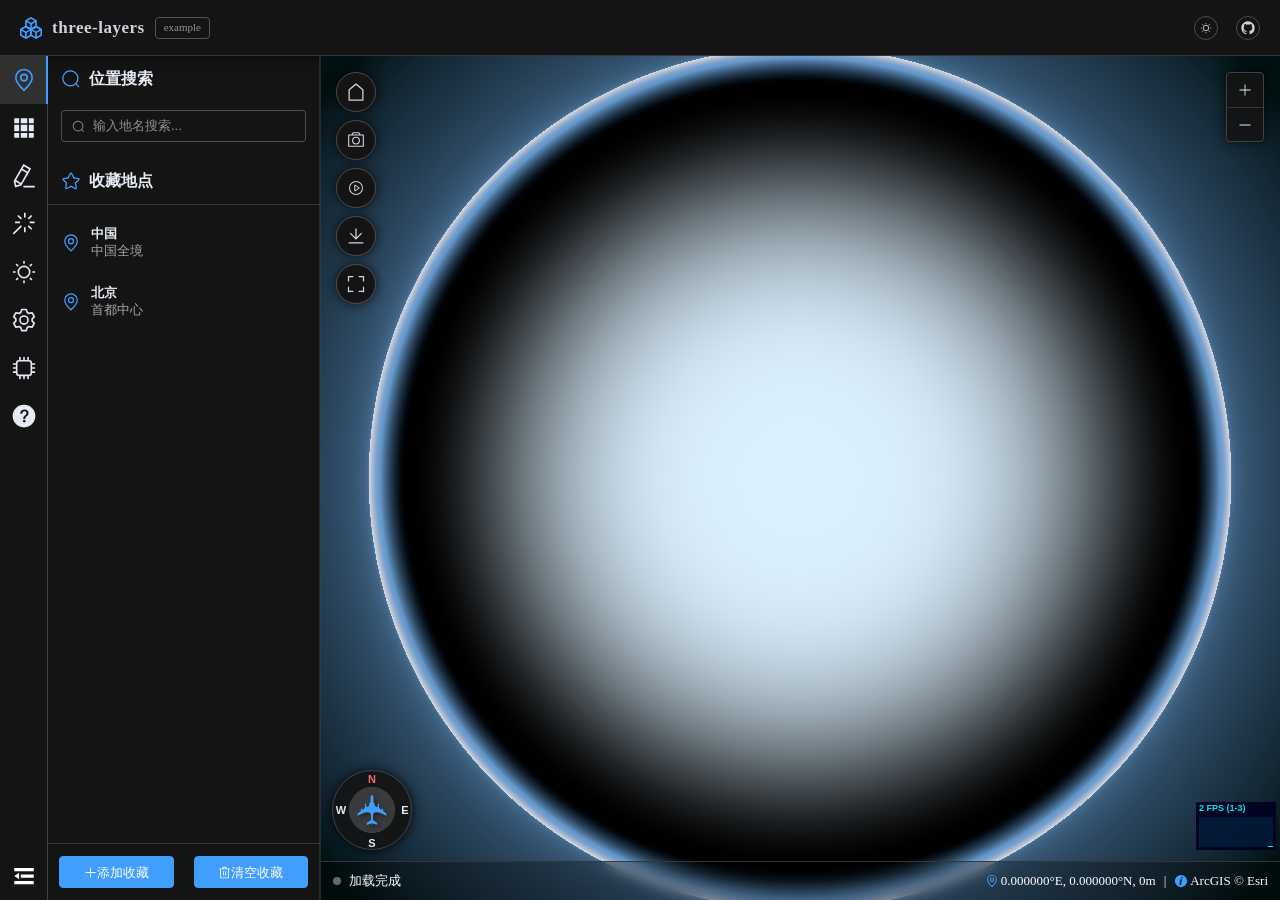
==== commit 337b5635: "feat: 更新 three-layer example 发布产物" ====
--- a/three-layer-examples/index.html
+++ b/three-layer-examples/index.html
@@ -8,8 +8,8 @@
 		/>
 		<title>three-tile example</title>
 		<link rel="icon" href="./favicon.svg" type="image/svg+xml" />
-		<script type="module" crossorigin src="./assets/main-RTrGjsO-.js"></script>
-		<link rel="stylesheet" crossorigin href="./assets/main-BJY4GeGd.css">
+		<script type="module" crossorigin src="./assets/main-tmpS3ljQ.js"></script>
+		<link rel="stylesheet" crossorigin href="./assets/main-dHKmi1jA.css">
 	</head>
 	<body>
 		<div id="app"></div>
--- a/three-layer-examples/assets/main-dHKmi1jA.css
+++ b/three-layer-examples/assets/main-dHKmi1jA.css
@@ -0,0 +1 @@
+:root{--el-color-white:#fff;--el-color-black:#000;--el-color-primary-rgb:64, 158, 255;--el-color-success-rgb:103, 194, 58;--el-color-warning-rgb:230, 162, 60;--el-color-danger-rgb:245, 108, 108;--el-color-error-rgb:245, 108, 108;--el-color-info-rgb:144, 147, 153;--el-font-size-extra-large:20px;--el-font-size-large:18px;--el-font-size-medium:16px;--el-font-size-base:14px;--el-font-size-small:13px;--el-font-size-extra-small:12px;--el-font-family:"Helvetica Neue", Helvetica, "PingFang SC", "Hiragino Sans GB", "Microsoft YaHei", "微软雅黑", Arial, sans-serif;--el-font-weight-primary:500;--el-font-line-height-primary:24px;--el-index-normal:1;--el-index-top:1000;--el-index-popper:2000;--el-border-radius-base:4px;--el-border-radius-small:2px;--el-border-radius-round:20px;--el-border-radius-circle:100%;--el-transition-duration:.3s;--el-transition-duration-fast:.2s;--el-transition-function-ease-in-out-bezier:cubic-bezier(.645, .045, .355, 1);--el-transition-function-fast-bezier:cubic-bezier(.23, 1, .32, 1);--el-transition-all:all var(--el-transition-duration) var(--el-transition-function-ease-in-out-bezier);--el-transition-fade:opacity var(--el-transition-duration) var(--el-transition-function-fast-bezier);--el-transition-md-fade:transform var(--el-transition-duration) var(--el-transition-function-fast-bezier), opacity var(--el-transition-duration) var(--el-transition-function-fast-bezier);--el-transition-fade-linear:opacity var(--el-transition-duration-fast) linear;--el-transition-border:border-color var(--el-transition-duration-fast) var(--el-transition-function-ease-in-out-bezier);--el-transition-box-shadow:box-shadow var(--el-transition-duration-fast) var(--el-transition-function-ease-in-out-bezier);--el-transition-color:color var(--el-transition-duration-fast) var(--el-transition-function-ease-in-out-bezier);--el-component-size-large:40px;--el-component-size:32px;--el-component-size-small:24px;--lightningcss-light:initial;--lightningcss-dark: ;color-scheme:light;--el-color-primary:#409eff;--el-color-primary-light-3:#79bbff;--el-color-primary-light-5:#a0cfff;--el-color-primary-light-7:#c6e2ff;--el-color-primary-light-8:#d9ecff;--el-color-primary-light-9:#ecf5ff;--el-color-primary-dark-2:#337ecc;--el-color-success:#67c23a;--el-color-success-light-3:#95d475;--el-color-success-light-5:#b3e19d;--el-color-success-light-7:#d1edc4;--el-color-success-light-8:#e1f3d8;--el-color-success-light-9:#f0f9eb;--el-color-success-dark-2:#529b2e;--el-color-warning:#e6a23c;--el-color-warning-light-3:#eebe77;--el-color-warning-light-5:#f3d19e;--el-color-warning-light-7:#f8e3c5;--el-color-warning-light-8:#faecd8;--el-color-warning-light-9:#fdf6ec;--el-color-warning-dark-2:#b88230;--el-color-danger:#f56c6c;--el-color-danger-light-3:#f89898;--el-color-danger-light-5:#fab6b6;--el-color-danger-light-7:#fcd3d3;--el-color-danger-light-8:#fde2e2;--el-color-danger-light-9:#fef0f0;--el-color-danger-dark-2:#c45656;--el-color-error:#f56c6c;--el-color-error-light-3:#f89898;--el-color-error-light-5:#fab6b6;--el-color-error-light-7:#fcd3d3;--el-color-error-light-8:#fde2e2;--el-color-error-light-9:#fef0f0;--el-color-error-dark-2:#c45656;--el-color-info:#909399;--el-color-info-light-3:#b1b3b8;--el-color-info-light-5:#c8c9cc;--el-color-info-light-7:#dedfe0;--el-color-info-light-8:#e9e9eb;--el-color-info-light-9:#f4f4f5;--el-color-info-dark-2:#73767a;--el-bg-color:#fff;--el-bg-color-page:#f2f3f5;--el-bg-color-overlay:#fff;--el-text-color-primary:#303133;--el-text-color-regular:#606266;--el-text-color-secondary:#909399;--el-text-color-placeholder:#a8abb2;--el-text-color-disabled:#c0c4cc;--el-border-color:#dcdfe6;--el-border-color-light:#e4e7ed;--el-border-color-lighter:#ebeef5;--el-border-color-extra-light:#f2f6fc;--el-border-color-dark:#d4d7de;--el-border-color-darker:#cdd0d6;--el-fill-color:#f0f2f5;--el-fill-color-light:#f5f7fa;--el-fill-color-lighter:#fafafa;--el-fill-color-extra-light:#fafcff;--el-fill-color-dark:#ebedf0;--el-fill-color-darker:#e6e8eb;--el-fill-color-blank:#fff;--el-box-shadow:0px 12px 32px 4px #0000000a, 0px 8px 20px #00000014;--el-box-shadow-light:0px 0px 12px #0000001f;--el-box-shadow-lighter:0px 0px 6px #0000001f;--el-box-shadow-dark:0px 16px 48px 16px #00000014, 0px 12px 32px #0000001f, 0px 8px 16px -8px #00000029;--el-disabled-bg-color:var(--el-fill-color-light);--el-disabled-text-color:var(--el-text-color-placeholder);--el-disabled-border-color:var(--el-border-color-light);--el-overlay-color:#000c;--el-overlay-color-light:#000000b3;--el-overlay-color-lighter:#00000080;--el-mask-color:#ffffffe6;--el-mask-color-extra-light:#ffffff4d;--el-border-width:1px;--el-border-style:solid;--el-border-color-hover:var(--el-text-color-disabled);--el-border:var(--el-border-width) var(--el-border-style) var(--el-border-color);--el-svg-monochrome-grey:var(--el-border-color)}.fade-in-linear-enter-active,.fade-in-linear-leave-active{transition:var(--el-transition-fade-linear)}.fade-in-linear-enter-from,.fade-in-linear-leave-to{opacity:0}.el-fade-in-linear-enter-active,.el-fade-in-linear-leave-active{transition:var(--el-transition-fade-linear)}.el-fade-in-linear-enter-from,.el-fade-in-linear-leave-to{opacity:0}.el-fade-in-enter-active,.el-fade-in-leave-active{transition:all var(--el-transition-duration) cubic-bezier(.55,0,.1,1)}.el-fade-in-enter-from,.el-fade-in-leave-active{opacity:0}.el-zoom-in-center-enter-active,.el-zoom-in-center-leave-active{transition:all var(--el-transition-duration) cubic-bezier(.55,0,.1,1)}.el-zoom-in-center-enter-from,.el-zoom-in-center-leave-active{opacity:0;transform:scaleX(0)}.el-zoom-in-top-enter-active,.el-zoom-in-top-leave-active{opacity:1;transition:var(--el-transition-md-fade);transform-origin:top;transform:scaleY(1)}.el-zoom-in-top-enter-active[data-popper-placement^=top],.el-zoom-in-top-leave-active[data-popper-placement^=top]{transform-origin:bottom}.el-zoom-in-top-enter-from,.el-zoom-in-top-leave-active{opacity:0;transform:scaleY(0)}.el-zoom-in-bottom-enter-active,.el-zoom-in-bottom-leave-active{opacity:1;transition:var(--el-transition-md-fade);transform-origin:bottom;transform:scaleY(1)}.el-zoom-in-bottom-enter-from,.el-zoom-in-bottom-leave-active{opacity:0;transform:scaleY(0)}.el-zoom-in-left-enter-active,.el-zoom-in-left-leave-active{opacity:1;transition:var(--el-transition-md-fade);transform-origin:0 0;transform:scale(1)}.el-zoom-in-left-enter-from,.el-zoom-in-left-leave-active{opacity:0;transform:scale(.45)}.collapse-transition{transition:var(--el-transition-duration) height ease-in-out,var(--el-transition-duration) padding-top ease-in-out,var(--el-transition-duration) padding-bottom ease-in-out}.el-collapse-transition-leave-active,.el-collapse-transition-enter-active{transition:var(--el-transition-duration) max-height ease-in-out,var(--el-transition-duration) padding-top ease-in-out,var(--el-transition-duration) padding-bottom ease-in-out}.horizontal-collapse-transition{transition:var(--el-transition-duration) width ease-in-out,var(--el-transition-duration) padding-left ease-in-out,var(--el-transition-duration) padding-right ease-in-out}.el-list-enter-active,.el-list-leave-active{transition:all 1s}.el-list-enter-from,.el-list-leave-to{opacity:0;transform:translateY(-30px)}.el-list-leave-active{position:absolute!important}.el-opacity-transition{transition:opacity var(--el-transition-duration) cubic-bezier(.55,0,.1,1)}.el-icon--right{margin-left:5px}.el-icon--left{margin-right:5px}@keyframes rotating{0%{transform:rotate(0)}to{transform:rotate(360deg)}}.el-icon{--color:inherit;fill:currentColor;width:1em;height:1em;color:var(--color);line-height:1em;font-size:inherit;justify-content:center;align-items:center;display:inline-flex;position:relative}.el-icon.is-loading{animation:2s linear infinite rotating}.el-icon svg{width:1em;height:1em}.el-affix--fixed{position:fixed}.el-alert{--el-alert-padding:8px 16px;--el-alert-border-radius-base:var(--el-border-radius-base);--el-alert-title-font-size:14px;--el-alert-title-with-description-font-size:16px;--el-alert-description-font-size:14px;--el-alert-close-font-size:16px;--el-alert-close-customed-font-size:14px;--el-alert-icon-size:16px;--el-alert-icon-large-size:28px;width:100%;padding:var(--el-alert-padding);box-sizing:border-box;border-radius:var(--el-alert-border-radius-base);background-color:var(--el-color-white);opacity:1;transition:opacity var(--el-transition-duration-fast);align-items:center;margin:0;display:flex;position:relative;overflow:hidden}.el-alert.is-light .el-alert__close-btn{color:var(--el-text-color-placeholder)}.el-alert.is-dark .el-alert__close-btn,.el-alert.is-dark .el-alert__description{color:var(--el-color-white)}.el-alert.is-center{justify-content:center}.el-alert--primary{--el-alert-bg-color:var(--el-color-primary-light-9)}.el-alert--primary.is-light{background-color:var(--el-alert-bg-color);color:var(--el-color-primary)}.el-alert--primary.is-light .el-alert__description{color:var(--el-color-primary)}.el-alert--primary.is-dark{background-color:var(--el-color-primary);color:var(--el-color-white)}.el-alert--success{--el-alert-bg-color:var(--el-color-success-light-9)}.el-alert--success.is-light{background-color:var(--el-alert-bg-color);color:var(--el-color-success)}.el-alert--success.is-light .el-alert__description{color:var(--el-color-success)}.el-alert--success.is-dark{background-color:var(--el-color-success);color:var(--el-color-white)}.el-alert--info{--el-alert-bg-color:var(--el-color-info-light-9)}.el-alert--info.is-light{background-color:var(--el-alert-bg-color);color:var(--el-color-info)}.el-alert--info.is-light .el-alert__description{color:var(--el-color-info)}.el-alert--info.is-dark{background-color:var(--el-color-info);color:var(--el-color-white)}.el-alert--warning{--el-alert-bg-color:var(--el-color-warning-light-9)}.el-alert--warning.is-light{background-color:var(--el-alert-bg-color);color:var(--el-color-warning)}.el-alert--warning.is-light .el-alert__description{color:var(--el-color-warning)}.el-alert--warning.is-dark{background-color:var(--el-color-warning);color:var(--el-color-white)}.el-alert--error{--el-alert-bg-color:var(--el-color-error-light-9)}.el-alert--error.is-light{background-color:var(--el-alert-bg-color);color:var(--el-color-error)}.el-alert--error.is-light .el-alert__description{color:var(--el-color-error)}.el-alert--error.is-dark{background-color:var(--el-color-error);color:var(--el-color-white)}.el-alert__content{flex-direction:column;gap:4px;display:flex}.el-alert .el-alert__icon{font-size:var(--el-alert-icon-size);width:var(--el-alert-icon-size);margin-right:8px}.el-alert .el-alert__icon.is-big{font-size:var(--el-alert-icon-large-size);width:var(--el-alert-icon-large-size);margin-right:12px}.el-alert__title{font-size:var(--el-alert-title-font-size);line-height:24px}.el-alert__title.with-description{font-size:var(--el-alert-title-with-description-font-size)}.el-alert .el-alert__description{font-size:var(--el-alert-description-font-size);margin:0}.el-alert .el-alert__close-btn{font-size:var(--el-alert-close-font-size);opacity:1;cursor:pointer;position:absolute;top:12px;right:16px}.el-alert .el-alert__close-btn.is-customed{font-style:normal;font-size:var(--el-alert-close-customed-font-size);line-height:24px;top:8px}.el-alert-fade-enter-from,.el-alert-fade-leave-active{opacity:0}.el-aside{box-sizing:border-box;width:var(--el-aside-width,300px);flex-shrink:0;overflow:auto}.el-autocomplete{--el-input-text-color:var(--el-text-color-regular);--el-input-border:var(--el-border);--el-input-hover-border:var(--el-border-color-hover);--el-input-focus-border:var(--el-color-primary);--el-input-transparent-border:0 0 0 1px transparent inset;--el-input-border-color:var(--el-border-color);--el-input-border-radius:var(--el-border-radius-base);--el-input-bg-color:var(--el-fill-color-blank);--el-input-icon-color:var(--el-text-color-placeholder);--el-input-placeholder-color:var(--el-text-color-placeholder);--el-input-hover-border-color:var(--el-border-color-hover);--el-input-clear-hover-color:var(--el-text-color-secondary);--el-input-focus-border-color:var(--el-color-primary);--el-input-width:100%;width:var(--el-input-width);display:inline-block;position:relative}.el-autocomplete__popper.el-popper{background:var(--el-bg-color-overlay);border:1px solid var(--el-border-color-light);box-shadow:var(--el-box-shadow-light)}.el-autocomplete__popper.el-popper .el-popper__arrow:before{border:1px solid var(--el-border-color-light)}.el-autocomplete__popper.el-popper[data-popper-placement^=top] .el-popper__arrow:before{border-top-color:#0000;border-left-color:#0000}.el-autocomplete__popper.el-popper[data-popper-placement^=bottom] .el-popper__arrow:before{border-bottom-color:#0000;border-right-color:#0000}.el-autocomplete__popper.el-popper[data-popper-placement^=left] .el-popper__arrow:before{border-bottom-color:#0000;border-left-color:#0000}.el-autocomplete__popper.el-popper[data-popper-placement^=right] .el-popper__arrow:before{border-top-color:#0000;border-right-color:#0000}.el-autocomplete-suggestion{border-radius:var(--el-border-radius-base);box-sizing:border-box}.el-autocomplete-suggestion__header{border-bottom:1px solid var(--el-border-color-lighter);padding:10px}.el-autocomplete-suggestion__footer{border-top:1px solid var(--el-border-color-lighter);padding:10px}.el-autocomplete-suggestion__wrap{box-sizing:border-box;max-height:280px;padding:10px 0}.el-autocomplete-suggestion__list{margin:0;padding:0}.el-autocomplete-suggestion li{cursor:pointer;color:var(--el-text-color-regular);line-height:34px;font-size:var(--el-font-size-base);text-align:left;text-overflow:ellipsis;white-space:nowrap;margin:0;padding:0 20px;list-style:none;overflow:hidden}.el-autocomplete-suggestion li:hover,.el-autocomplete-suggestion li.highlighted{background-color:var(--el-fill-color-light)}.el-autocomplete-suggestion li.divider{border-top:1px solid var(--el-color-black);margin-top:6px}.el-autocomplete-suggestion li.divider:last-child{margin-bottom:-6px}.el-autocomplete-suggestion.is-loading li{cursor:default;height:100px;color:var(--el-text-color-secondary);justify-content:center;align-items:center;font-size:20px;display:flex}.el-autocomplete-suggestion.is-loading li:hover{background-color:var(--el-bg-color-overlay)}.el-avatar{--el-avatar-text-color:var(--el-color-white);--el-avatar-bg-color:var(--el-text-color-disabled);--el-avatar-text-size:14px;--el-avatar-icon-size:18px;--el-avatar-border-radius:var(--el-border-radius-base);--el-avatar-size-large:56px;--el-avatar-size:40px;--el-avatar-size-small:24px;box-sizing:border-box;text-align:center;color:var(--el-avatar-text-color);background:var(--el-avatar-bg-color);width:var(--el-avatar-size);height:var(--el-avatar-size);font-size:var(--el-avatar-text-size);outline:none;justify-content:center;align-items:center;display:inline-flex;overflow:hidden}.el-avatar>img{width:100%;height:100%;display:block}.el-avatar--circle{border-radius:50%}.el-avatar--square{border-radius:var(--el-avatar-border-radius)}.el-avatar--icon{font-size:var(--el-avatar-icon-size)}.el-avatar--small{--el-avatar-size:24px}.el-avatar--large{--el-avatar-size:56px}.el-avatar-group{--el-avatar-group-item-gap:-8px;--el-avatar-group-collapse-item-gap:4px;display:inline-flex}.el-avatar-group .el-avatar{border:1px solid var(--el-border-color-extra-light)}.el-avatar-group .el-avatar:not(:first-child){margin-left:var(--el-avatar-group-item-gap)}.el-avatar-group__collapse-avatars{--el-avatar-group-item-gap:-8px;--el-avatar-group-collapse-item-gap:4px}.el-avatar-group__collapse-avatars .el-avatar:not(:first-child){margin-left:var(--el-avatar-group-collapse-item-gap)}.el-backtop{--el-backtop-bg-color:var(--el-bg-color-overlay);--el-backtop-text-color:var(--el-color-primary);--el-backtop-hover-bg-color:var(--el-border-color-extra-light);background-color:var(--el-backtop-bg-color);width:40px;height:40px;color:var(--el-backtop-text-color);box-shadow:var(--el-box-shadow-lighter);cursor:pointer;z-index:5;border-radius:50%;justify-content:center;align-items:center;font-size:20px;display:flex;position:fixed}.el-backtop:hover{background-color:var(--el-backtop-hover-bg-color)}.el-backtop__icon{font-size:20px}.el-badge{--el-badge-bg-color:var(--el-color-danger);--el-badge-radius:10px;--el-badge-font-size:12px;--el-badge-padding:6px;--el-badge-size:18px;vertical-align:middle;width:-moz-fit-content;width:fit-content;display:inline-block;position:relative}.el-badge__content{background-color:var(--el-badge-bg-color);border-radius:var(--el-badge-radius);color:var(--el-color-white);font-size:var(--el-badge-font-size);height:var(--el-badge-size);padding:0 var(--el-badge-padding);white-space:nowrap;border:1px solid var(--el-bg-color);justify-content:center;align-items:center;display:inline-flex}.el-badge__content.is-fixed{top:0;right:calc(1px + var(--el-badge-size) / 2);z-index:var(--el-index-normal);position:absolute;transform:translateY(-50%)translate(100%)}.el-badge__content.is-fixed.is-dot{right:5px}.el-badge__content.is-dot{border-radius:50%;width:8px;height:8px;padding:0;right:0}.el-badge__content.is-hide-zero{display:none}.el-badge__content--primary{background-color:var(--el-color-primary)}.el-badge__content--success{background-color:var(--el-color-success)}.el-badge__content--warning{background-color:var(--el-color-warning)}.el-badge__content--info{background-color:var(--el-color-info)}.el-badge__content--danger{background-color:var(--el-color-danger)}.el-breadcrumb__separator{color:var(--el-text-color-placeholder);margin:0 9px;font-weight:700}.el-breadcrumb__separator.el-icon{margin:0 6px;font-weight:400}.el-breadcrumb__separator.el-icon svg{vertical-align:middle}.el-breadcrumb__item{float:left;align-items:center;display:inline-flex}.el-breadcrumb__inner{color:var(--el-text-color-regular)}.el-breadcrumb__inner.is-link,.el-breadcrumb__inner a{transition:var(--el-transition-color);color:var(--el-text-color-primary);font-weight:700;text-decoration:none}.el-breadcrumb__inner.is-link:hover,.el-breadcrumb__inner a:hover{color:var(--el-color-primary);cursor:pointer}.el-breadcrumb__item:last-child .el-breadcrumb__inner,.el-breadcrumb__item:last-child .el-breadcrumb__inner:hover,.el-breadcrumb__item:last-child .el-breadcrumb__inner a,.el-breadcrumb__item:last-child .el-breadcrumb__inner a:hover{color:var(--el-text-color-regular);cursor:text;font-weight:400}.el-breadcrumb__item:last-child .el-breadcrumb__separator{display:none}.el-breadcrumb{font-size:14px;line-height:1}.el-breadcrumb:before,.el-breadcrumb:after{content:"";display:table}.el-breadcrumb:after{clear:both}.el-button-group>.el-button+.el-button{margin-left:0}.el-button-group>.el-button:first-child:last-child{border-top-right-radius:var(--el-border-radius-base);border-bottom-right-radius:var(--el-border-radius-base);border-top-left-radius:var(--el-border-radius-base);border-bottom-left-radius:var(--el-border-radius-base)}.el-button-group>.el-button:first-child:last-child.is-round{border-radius:var(--el-border-radius-round)}.el-button-group>.el-button:first-child:last-child.is-circle{border-radius:50%}.el-button-group>.el-button:not(:first-child):not(:last-child){border-radius:0}.el-button-group>.el-button:hover,.el-button-group>.el-button:focus,.el-button-group>.el-button:active,.el-button-group>.el-button.is-active{z-index:1}.el-button-group--horizontal{vertical-align:middle;display:inline-block}.el-button-group--horizontal:before,.el-button-group--horizontal:after{content:"";display:table}.el-button-group--horizontal:after{clear:both}.el-button-group--horizontal>.el-button{float:left;position:relative}.el-button-group--horizontal>.el-button:first-child{border-top-right-radius:0;border-bottom-right-radius:0}.el-button-group--horizontal>.el-button:last-child{border-top-left-radius:0;border-bottom-left-radius:0}.el-button-group--horizontal>.el-button:not(:last-child){margin-right:-1px}.el-button-group--horizontal .el-button--primary:first-child{border-right-color:var(--el-button-divide-border-color)}.el-button-group--horizontal .el-button--primary:last-child{border-left-color:var(--el-button-divide-border-color)}.el-button-group--horizontal .el-button--primary:not(:first-child):not(:last-child){border-left-color:var(--el-button-divide-border-color);border-right-color:var(--el-button-divide-border-color)}.el-button-group--horizontal .el-button--success:first-child{border-right-color:var(--el-button-divide-border-color)}.el-button-group--horizontal .el-button--success:last-child{border-left-color:var(--el-button-divide-border-color)}.el-button-group--horizontal .el-button--success:not(:first-child):not(:last-child){border-left-color:var(--el-button-divide-border-color);border-right-color:var(--el-button-divide-border-color)}.el-button-group--horizontal .el-button--warning:first-child{border-right-color:var(--el-button-divide-border-color)}.el-button-group--horizontal .el-button--warning:last-child{border-left-color:var(--el-button-divide-border-color)}.el-button-group--horizontal .el-button--warning:not(:first-child):not(:last-child){border-left-color:var(--el-button-divide-border-color);border-right-color:var(--el-button-divide-border-color)}.el-button-group--horizontal .el-button--danger:first-child{border-right-color:var(--el-button-divide-border-color)}.el-button-group--horizontal .el-button--danger:last-child{border-left-color:var(--el-button-divide-border-color)}.el-button-group--horizontal .el-button--danger:not(:first-child):not(:last-child){border-left-color:var(--el-button-divide-border-color);border-right-color:var(--el-button-divide-border-color)}.el-button-group--horizontal .el-button--info:first-child{border-right-color:var(--el-button-divide-border-color)}.el-button-group--horizontal .el-button--info:last-child{border-left-color:var(--el-button-divide-border-color)}.el-button-group--horizontal .el-button--info:not(:first-child):not(:last-child){border-left-color:var(--el-button-divide-border-color);border-right-color:var(--el-button-divide-border-color)}.el-button-group--horizontal>.el-dropdown>.el-button{border-left-color:var(--el-button-divide-border-color);border-top-left-radius:0;border-bottom-left-radius:0}.el-button-group--vertical{flex-direction:column;align-items:stretch;display:inline-flex}.el-button-group--vertical>.el-button{margin-top:-1px}.el-button-group--vertical>.el-button:first-child{border-bottom-right-radius:0;border-bottom-left-radius:0}.el-button-group--vertical>.el-button:last-child{border-top-left-radius:0;border-top-right-radius:0}.el-button-group--vertical>.el-dropdown{margin-top:-1px}.el-button-group--vertical>.el-dropdown>.el-button{border-left-color:var(--el-button-divide-border-color);border-top-left-radius:0;border-top-right-radius:0}.el-button-group--vertical .el-button--primary:first-child{border-bottom-color:var(--el-button-divide-border-color)}.el-button-group--vertical .el-button--primary:last-child{border-top-color:var(--el-button-divide-border-color)}.el-button-group--vertical .el-button--primary:not(:first-child):not(:last-child){border-top-color:var(--el-button-divide-border-color);border-bottom-color:var(--el-button-divide-border-color)}.el-button-group--vertical .el-button--success:first-child{border-bottom-color:var(--el-button-divide-border-color)}.el-button-group--vertical .el-button--success:last-child{border-top-color:var(--el-button-divide-border-color)}.el-button-group--vertical .el-button--success:not(:first-child):not(:last-child){border-top-color:var(--el-button-divide-border-color);border-bottom-color:var(--el-button-divide-border-color)}.el-button-group--vertical .el-button--warning:first-child{border-bottom-color:var(--el-button-divide-border-color)}.el-button-group--vertical .el-button--warning:last-child{border-top-color:var(--el-button-divide-border-color)}.el-button-group--vertical .el-button--warning:not(:first-child):not(:last-child){border-top-color:var(--el-button-divide-border-color);border-bottom-color:var(--el-button-divide-border-color)}.el-button-group--vertical .el-button--danger:first-child{border-bottom-color:var(--el-button-divide-border-color)}.el-button-group--vertical .el-button--danger:last-child{border-top-color:var(--el-button-divide-border-color)}.el-button-group--vertical .el-button--danger:not(:first-child):not(:last-child){border-top-color:var(--el-button-divide-border-color);border-bottom-color:var(--el-button-divide-border-color)}.el-button-group--vertical .el-button--info:first-child{border-bottom-color:var(--el-button-divide-border-color)}.el-button-group--vertical .el-button--info:last-child{border-top-color:var(--el-button-divide-border-color)}.el-button-group--vertical .el-button--info:not(:first-child):not(:last-child){border-top-color:var(--el-button-divide-border-color);border-bottom-color:var(--el-button-divide-border-color)}.el-button{--el-button-font-weight:var(--el-font-weight-primary);--el-button-border-color:var(--el-border-color);--el-button-bg-color:var(--el-fill-color-blank);--el-button-text-color:var(--el-text-color-regular);--el-button-disabled-text-color:var(--el-disabled-text-color);--el-button-disabled-bg-color:var(--el-fill-color-blank);--el-button-disabled-border-color:var(--el-border-color-light);--el-button-divide-border-color:#ffffff80;--el-button-hover-text-color:var(--el-color-primary);--el-button-hover-bg-color:var(--el-color-primary-light-9);--el-button-hover-border-color:var(--el-color-primary-light-7);--el-button-active-text-color:var(--el-button-hover-text-color);--el-button-active-border-color:var(--el-color-primary);--el-button-active-bg-color:var(--el-button-hover-bg-color);--el-button-outline-color:var(--el-color-primary-light-5);--el-button-hover-link-text-color:var(--el-text-color-secondary);--el-button-active-color:var(--el-text-color-primary);white-space:nowrap;cursor:pointer;height:32px;color:var(--el-button-text-color);text-align:center;box-sizing:border-box;line-height:1;font-weight:var(--el-button-font-weight);-webkit-user-select:none;user-select:none;vertical-align:middle;-webkit-appearance:none;background-color:var(--el-button-bg-color);border:var(--el-border);border-color:var(--el-button-border-color);outline:none;justify-content:center;align-items:center;transition:all .1s;display:inline-flex}.el-button:hover{color:var(--el-button-hover-text-color);border-color:var(--el-button-hover-border-color);background-color:var(--el-button-hover-bg-color);outline:none}.el-button:active{color:var(--el-button-active-text-color);border-color:var(--el-button-active-border-color);background-color:var(--el-button-active-bg-color);outline:none}.el-button:focus-visible{outline:2px solid var(--el-button-outline-color);outline-offset:1px;transition:outline-offset,outline}.el-button>span{align-items:center;display:inline-flex}.el-button+.el-button{margin-left:12px}.el-button{font-size:var(--el-font-size-base);border-radius:var(--el-border-radius-base);padding:8px 15px}.el-button.is-round{padding:8px 15px}.el-button::-moz-focus-inner{border:0}.el-button [class*=el-icon]+span{margin-left:6px}.el-button [class*=el-icon] svg{vertical-align:bottom}.el-button.is-plain{--el-button-hover-text-color:var(--el-color-primary);--el-button-hover-bg-color:var(--el-fill-color-blank);--el-button-hover-border-color:var(--el-color-primary)}.el-button.is-active{color:var(--el-button-active-text-color);border-color:var(--el-button-active-border-color);background-color:var(--el-button-active-bg-color);outline:none}.el-button.is-disabled,.el-button.is-disabled:hover{color:var(--el-button-disabled-text-color);cursor:not-allowed;background-image:none;background-color:var(--el-button-disabled-bg-color);border-color:var(--el-button-disabled-border-color)}.el-button.is-loading{pointer-events:none;position:relative}.el-button.is-loading:before{z-index:1;pointer-events:none;content:"";border-radius:inherit;background-color:var(--el-mask-color-extra-light);position:absolute;top:-1px;bottom:-1px;left:-1px;right:-1px}.el-button.is-round{border-radius:var(--el-border-radius-round)}.el-button.is-dashed{--el-button-hover-text-color:var(--el-color-primary);--el-button-hover-bg-color:var(--el-fill-color-blank);--el-button-hover-border-color:var(--el-color-primary);border-style:dashed}.el-button.is-circle{border-radius:50%;width:32px;padding:8px}.el-button.is-text{color:var(--el-button-text-color);background-color:#0000;border:0 solid #0000}.el-button.is-text.is-disabled{color:var(--el-button-disabled-text-color);background-color:#0000!important}.el-button.is-text:not(.is-disabled):hover{background-color:var(--el-fill-color-light)}.el-button.is-text:not(.is-disabled):focus-visible{outline:2px solid var(--el-button-outline-color);outline-offset:1px;transition:outline-offset,outline}.el-button.is-text:not(.is-disabled):active{background-color:var(--el-fill-color)}.el-button.is-text:not(.is-disabled).is-has-bg{background-color:var(--el-fill-color-light)}.el-button.is-text:not(.is-disabled).is-has-bg:hover{background-color:var(--el-fill-color)}.el-button.is-text:not(.is-disabled).is-has-bg:active{background-color:var(--el-fill-color-dark)}.el-button__text--expand{letter-spacing:.3em;margin-right:-.3em}.el-button.is-link{color:var(--el-button-text-color);background:0 0;border-color:#0000;height:auto;padding:2px}.el-button.is-link:hover{color:var(--el-button-hover-link-text-color)}.el-button.is-link.is-disabled{color:var(--el-button-disabled-text-color);background-color:#0000!important;border-color:#0000!important}.el-button.is-link:not(.is-disabled):hover{background-color:#0000;border-color:#0000}.el-button.is-link:not(.is-disabled):active{color:var(--el-button-active-color);background-color:#0000;border-color:#0000}.el-button--text{color:var(--el-color-primary);background:0 0;border-color:#0000;padding-left:0;padding-right:0}.el-button--text.is-disabled{color:var(--el-button-disabled-text-color);background-color:#0000!important;border-color:#0000!important}.el-button--text:not(.is-disabled):hover{color:var(--el-color-primary-light-3);background-color:#0000;border-color:#0000}.el-button--text:not(.is-disabled):active{color:var(--el-color-primary-dark-2);background-color:#0000;border-color:#0000}.el-button__link--expand{letter-spacing:.3em;margin-right:-.3em}.el-button--primary{--el-button-text-color:var(--el-color-white);--el-button-bg-color:var(--el-color-primary);--el-button-border-color:var(--el-color-primary);--el-button-outline-color:var(--el-color-primary-light-5);--el-button-active-color:var(--el-color-primary-dark-2);--el-button-hover-text-color:var(--el-color-white);--el-button-hover-link-text-color:var(--el-color-primary-light-5);--el-button-hover-bg-color:var(--el-color-primary-light-3);--el-button-hover-border-color:var(--el-color-primary-light-3);--el-button-active-bg-color:var(--el-color-primary-dark-2);--el-button-active-border-color:var(--el-color-primary-dark-2);--el-button-disabled-text-color:var(--el-color-white);--el-button-disabled-bg-color:var(--el-color-primary-light-5);--el-button-disabled-border-color:var(--el-color-primary-light-5)}.el-button--primary.is-plain,.el-button--primary.is-text,.el-button--primary.is-link{--el-button-text-color:var(--el-color-primary);--el-button-bg-color:var(--el-color-primary-light-9);--el-button-border-color:var(--el-color-primary-light-5);--el-button-hover-text-color:var(--el-color-white);--el-button-hover-bg-color:var(--el-color-primary);--el-button-hover-border-color:var(--el-color-primary);--el-button-active-text-color:var(--el-color-white)}.el-button--primary.is-plain.is-disabled,.el-button--primary.is-plain.is-disabled:hover,.el-button--primary.is-plain.is-disabled:focus,.el-button--primary.is-plain.is-disabled:active,.el-button--primary.is-text.is-disabled,.el-button--primary.is-text.is-disabled:hover,.el-button--primary.is-text.is-disabled:focus,.el-button--primary.is-text.is-disabled:active,.el-button--primary.is-link.is-disabled,.el-button--primary.is-link.is-disabled:hover,.el-button--primary.is-link.is-disabled:focus,.el-button--primary.is-link.is-disabled:active{color:var(--el-color-primary-light-5);background-color:var(--el-color-primary-light-9);border-color:var(--el-color-primary-light-8)}.el-button--primary.is-dashed{--el-button-text-color:var(--el-color-primary);--el-button-bg-color:var(--el-color-primary-light-9);--el-button-border-color:var(--el-color-primary-light-5);--el-button-hover-text-color:var(--el-color-primary);--el-button-hover-bg-color:var(--el-color-primary-light-9);--el-button-hover-border-color:var(--el-color-primary-light-3);--el-button-active-text-color:var(--el-color-primary-dark-2);--el-button-active-bg-color:var(--el-color-primary-light-9);--el-button-active-border-color:var(--el-color-primary-dark-2)}.el-button--primary.is-dashed.is-disabled,.el-button--primary.is-dashed.is-disabled:hover,.el-button--primary.is-dashed.is-disabled:focus,.el-button--primary.is-dashed.is-disabled:active{color:var(--el-color-primary-light-5);background-color:var(--el-color-primary-light-9);border-color:var(--el-color-primary-light-8)}.el-button--success{--el-button-text-color:var(--el-color-white);--el-button-bg-color:var(--el-color-success);--el-button-border-color:var(--el-color-success);--el-button-outline-color:var(--el-color-success-light-5);--el-button-active-color:var(--el-color-success-dark-2);--el-button-hover-text-color:var(--el-color-white);--el-button-hover-link-text-color:var(--el-color-success-light-5);--el-button-hover-bg-color:var(--el-color-success-light-3);--el-button-hover-border-color:var(--el-color-success-light-3);--el-button-active-bg-color:var(--el-color-success-dark-2);--el-button-active-border-color:var(--el-color-success-dark-2);--el-button-disabled-text-color:var(--el-color-white);--el-button-disabled-bg-color:var(--el-color-success-light-5);--el-button-disabled-border-color:var(--el-color-success-light-5)}.el-button--success.is-plain,.el-button--success.is-text,.el-button--success.is-link{--el-button-text-color:var(--el-color-success);--el-button-bg-color:var(--el-color-success-light-9);--el-button-border-color:var(--el-color-success-light-5);--el-button-hover-text-color:var(--el-color-white);--el-button-hover-bg-color:var(--el-color-success);--el-button-hover-border-color:var(--el-color-success);--el-button-active-text-color:var(--el-color-white)}.el-button--success.is-plain.is-disabled,.el-button--success.is-plain.is-disabled:hover,.el-button--success.is-plain.is-disabled:focus,.el-button--success.is-plain.is-disabled:active,.el-button--success.is-text.is-disabled,.el-button--success.is-text.is-disabled:hover,.el-button--success.is-text.is-disabled:focus,.el-button--success.is-text.is-disabled:active,.el-button--success.is-link.is-disabled,.el-button--success.is-link.is-disabled:hover,.el-button--success.is-link.is-disabled:focus,.el-button--success.is-link.is-disabled:active{color:var(--el-color-success-light-5);background-color:var(--el-color-success-light-9);border-color:var(--el-color-success-light-8)}.el-button--success.is-dashed{--el-button-text-color:var(--el-color-success);--el-button-bg-color:var(--el-color-success-light-9);--el-button-border-color:var(--el-color-success-light-5);--el-button-hover-text-color:var(--el-color-success);--el-button-hover-bg-color:var(--el-color-success-light-9);--el-button-hover-border-color:var(--el-color-success-light-3);--el-button-active-text-color:var(--el-color-success-dark-2);--el-button-active-bg-color:var(--el-color-success-light-9);--el-button-active-border-color:var(--el-color-success-dark-2)}.el-button--success.is-dashed.is-disabled,.el-button--success.is-dashed.is-disabled:hover,.el-button--success.is-dashed.is-disabled:focus,.el-button--success.is-dashed.is-disabled:active{color:var(--el-color-success-light-5);background-color:var(--el-color-success-light-9);border-color:var(--el-color-success-light-8)}.el-button--warning{--el-button-text-color:var(--el-color-white);--el-button-bg-color:var(--el-color-warning);--el-button-border-color:var(--el-color-warning);--el-button-outline-color:var(--el-color-warning-light-5);--el-button-active-color:var(--el-color-warning-dark-2);--el-button-hover-text-color:var(--el-color-white);--el-button-hover-link-text-color:var(--el-color-warning-light-5);--el-button-hover-bg-color:var(--el-color-warning-light-3);--el-button-hover-border-color:var(--el-color-warning-light-3);--el-button-active-bg-color:var(--el-color-warning-dark-2);--el-button-active-border-color:var(--el-color-warning-dark-2);--el-button-disabled-text-color:var(--el-color-white);--el-button-disabled-bg-color:var(--el-color-warning-light-5);--el-button-disabled-border-color:var(--el-color-warning-light-5)}.el-button--warning.is-plain,.el-button--warning.is-text,.el-button--warning.is-link{--el-button-text-color:var(--el-color-warning);--el-button-bg-color:var(--el-color-warning-light-9);--el-button-border-color:var(--el-color-warning-light-5);--el-button-hover-text-color:var(--el-color-white);--el-button-hover-bg-color:var(--el-color-warning);--el-button-hover-border-color:var(--el-color-warning);--el-button-active-text-color:var(--el-color-white)}.el-button--warning.is-plain.is-disabled,.el-button--warning.is-plain.is-disabled:hover,.el-button--warning.is-plain.is-disabled:focus,.el-button--warning.is-plain.is-disabled:active,.el-button--warning.is-text.is-disabled,.el-button--warning.is-text.is-disabled:hover,.el-button--warning.is-text.is-disabled:focus,.el-button--warning.is-text.is-disabled:active,.el-button--warning.is-link.is-disabled,.el-button--warning.is-link.is-disabled:hover,.el-button--warning.is-link.is-disabled:focus,.el-button--warning.is-link.is-disabled:active{color:var(--el-color-warning-light-5);background-color:var(--el-color-warning-light-9);border-color:var(--el-color-warning-light-8)}.el-button--warning.is-dashed{--el-button-text-color:var(--el-color-warning);--el-button-bg-color:var(--el-color-warning-light-9);--el-button-border-color:var(--el-color-warning-light-5);--el-button-hover-text-color:var(--el-color-warning);--el-button-hover-bg-color:var(--el-color-warning-light-9);--el-button-hover-border-color:var(--el-color-warning-light-3);--el-button-active-text-color:var(--el-color-warning-dark-2);--el-button-active-bg-color:var(--el-color-warning-light-9);--el-button-active-border-color:var(--el-color-warning-dark-2)}.el-button--warning.is-dashed.is-disabled,.el-button--warning.is-dashed.is-disabled:hover,.el-button--warning.is-dashed.is-disabled:focus,.el-button--warning.is-dashed.is-disabled:active{color:var(--el-color-warning-light-5);background-color:var(--el-color-warning-light-9);border-color:var(--el-color-warning-light-8)}.el-button--danger{--el-button-text-color:var(--el-color-white);--el-button-bg-color:var(--el-color-danger);--el-button-border-color:var(--el-color-danger);--el-button-outline-color:var(--el-color-danger-light-5);--el-button-active-color:var(--el-color-danger-dark-2);--el-button-hover-text-color:var(--el-color-white);--el-button-hover-link-text-color:var(--el-color-danger-light-5);--el-button-hover-bg-color:var(--el-color-danger-light-3);--el-button-hover-border-color:var(--el-color-danger-light-3);--el-button-active-bg-color:var(--el-color-danger-dark-2);--el-button-active-border-color:var(--el-color-danger-dark-2);--el-button-disabled-text-color:var(--el-color-white);--el-button-disabled-bg-color:var(--el-color-danger-light-5);--el-button-disabled-border-color:var(--el-color-danger-light-5)}.el-button--danger.is-plain,.el-button--danger.is-text,.el-button--danger.is-link{--el-button-text-color:var(--el-color-danger);--el-button-bg-color:var(--el-color-danger-light-9);--el-button-border-color:var(--el-color-danger-light-5);--el-button-hover-text-color:var(--el-color-white);--el-button-hover-bg-color:var(--el-color-danger);--el-button-hover-border-color:var(--el-color-danger);--el-button-active-text-color:var(--el-color-white)}.el-button--danger.is-plain.is-disabled,.el-button--danger.is-plain.is-disabled:hover,.el-button--danger.is-plain.is-disabled:focus,.el-button--danger.is-plain.is-disabled:active,.el-button--danger.is-text.is-disabled,.el-button--danger.is-text.is-disabled:hover,.el-button--danger.is-text.is-disabled:focus,.el-button--danger.is-text.is-disabled:active,.el-button--danger.is-link.is-disabled,.el-button--danger.is-link.is-disabled:hover,.el-button--danger.is-link.is-disabled:focus,.el-button--danger.is-link.is-disabled:active{color:var(--el-color-danger-light-5);background-color:var(--el-color-danger-light-9);border-color:var(--el-color-danger-light-8)}.el-button--danger.is-dashed{--el-button-text-color:var(--el-color-danger);--el-button-bg-color:var(--el-color-danger-light-9);--el-button-border-color:var(--el-color-danger-light-5);--el-button-hover-text-color:var(--el-color-danger);--el-button-hover-bg-color:var(--el-color-danger-light-9);--el-button-hover-border-color:var(--el-color-danger-light-3);--el-button-active-text-color:var(--el-color-danger-dark-2);--el-button-active-bg-color:var(--el-color-danger-light-9);--el-button-active-border-color:var(--el-color-danger-dark-2)}.el-button--danger.is-dashed.is-disabled,.el-button--danger.is-dashed.is-disabled:hover,.el-button--danger.is-dashed.is-disabled:focus,.el-button--danger.is-dashed.is-disabled:active{color:var(--el-color-danger-light-5);background-color:var(--el-color-danger-light-9);border-color:var(--el-color-danger-light-8)}.el-button--info{--el-button-text-color:var(--el-color-white);--el-button-bg-color:var(--el-color-info);--el-button-border-color:var(--el-color-info);--el-button-outline-color:var(--el-color-info-light-5);--el-button-active-color:var(--el-color-info-dark-2);--el-button-hover-text-color:var(--el-color-white);--el-button-hover-link-text-color:var(--el-color-info-light-5);--el-button-hover-bg-color:var(--el-color-info-light-3);--el-button-hover-border-color:var(--el-color-info-light-3);--el-button-active-bg-color:var(--el-color-info-dark-2);--el-button-active-border-color:var(--el-color-info-dark-2);--el-button-disabled-text-color:var(--el-color-white);--el-button-disabled-bg-color:var(--el-color-info-light-5);--el-button-disabled-border-color:var(--el-color-info-light-5)}.el-button--info.is-plain,.el-button--info.is-text,.el-button--info.is-link{--el-button-text-color:var(--el-color-info);--el-button-bg-color:var(--el-color-info-light-9);--el-button-border-color:var(--el-color-info-light-5);--el-button-hover-text-color:var(--el-color-white);--el-button-hover-bg-color:var(--el-color-info);--el-button-hover-border-color:var(--el-color-info);--el-button-active-text-color:var(--el-color-white)}.el-button--info.is-plain.is-disabled,.el-button--info.is-plain.is-disabled:hover,.el-button--info.is-plain.is-disabled:focus,.el-button--info.is-plain.is-disabled:active,.el-button--info.is-text.is-disabled,.el-button--info.is-text.is-disabled:hover,.el-button--info.is-text.is-disabled:focus,.el-button--info.is-text.is-disabled:active,.el-button--info.is-link.is-disabled,.el-button--info.is-link.is-disabled:hover,.el-button--info.is-link.is-disabled:focus,.el-button--info.is-link.is-disabled:active{color:var(--el-color-info-light-5);background-color:var(--el-color-info-light-9);border-color:var(--el-color-info-light-8)}.el-button--info.is-dashed{--el-button-text-color:var(--el-color-info);--el-button-bg-color:var(--el-color-info-light-9);--el-button-border-color:var(--el-color-info-light-5);--el-button-hover-text-color:var(--el-color-info);--el-button-hover-bg-color:var(--el-color-info-light-9);--el-button-hover-border-color:var(--el-color-info-light-3);--el-button-active-text-color:var(--el-color-info-dark-2);--el-button-active-bg-color:var(--el-color-info-light-9);--el-button-active-border-color:var(--el-color-info-dark-2)}.el-button--info.is-dashed.is-disabled,.el-button--info.is-dashed.is-disabled:hover,.el-button--info.is-dashed.is-disabled:focus,.el-button--info.is-dashed.is-disabled:active{color:var(--el-color-info-light-5);background-color:var(--el-color-info-light-9);border-color:var(--el-color-info-light-8)}.el-button--large{--el-button-size:40px;height:var(--el-button-size)}.el-button--large [class*=el-icon]+span{margin-left:8px}.el-button--large{font-size:var(--el-font-size-base);border-radius:var(--el-border-radius-base);padding:12px 19px}.el-button--large.is-round{padding:12px 19px}.el-button--large.is-circle{width:var(--el-button-size);padding:12px}.el-button--small{--el-button-size:24px;height:var(--el-button-size)}.el-button--small [class*=el-icon]+span{margin-left:4px}.el-button--small{border-radius:calc(var(--el-border-radius-base) - 1px);padding:5px 11px;font-size:12px}.el-button--small.is-round{padding:5px 11px}.el-button--small.is-circle{width:var(--el-button-size);padding:5px}.el-calendar{--el-calendar-border:var(--el-table-border,1px solid var(--el-border-color-lighter));--el-calendar-header-border-bottom:var(--el-calendar-border);--el-calendar-selected-bg-color:var(--el-color-primary-light-9);--el-calendar-cell-width:85px;background-color:var(--el-fill-color-blank)}.el-calendar__header{border-bottom:var(--el-calendar-header-border-bottom);justify-content:space-between;padding:12px 20px;display:flex}.el-calendar__title{color:var(--el-text-color);align-self:center}.el-calendar__body{padding:12px 20px 35px}.el-calendar__select-controller .el-select{margin-right:8px}.el-calendar__select-controller .el-calendar-select__year{width:120px}.el-calendar__select-controller .el-calendar-select__month{width:60px}.el-calendar-table{table-layout:fixed;width:100%}.el-calendar-table thead th{color:var(--el-text-color-regular);padding:12px 0;font-weight:400}.el-calendar-table:not(.is-range) td.prev,.el-calendar-table:not(.is-range) td.next{color:var(--el-text-color-placeholder)}.el-calendar-table td{border-bottom:var(--el-calendar-border);border-right:var(--el-calendar-border);vertical-align:top;transition:background-color var(--el-transition-duration-fast) ease}.el-calendar-table td.is-selected{background-color:var(--el-calendar-selected-bg-color)}.el-calendar-table td.is-today{color:var(--el-color-primary)}.el-calendar-table tr:first-child td{border-top:var(--el-calendar-border)}.el-calendar-table tr td:first-child{border-left:var(--el-calendar-border)}.el-calendar-table tr.el-calendar-table__row--hide-border td{border-top:none}.el-calendar-table .el-calendar-day{box-sizing:border-box;height:var(--el-calendar-cell-width);padding:8px}.el-calendar-table .el-calendar-day:hover{cursor:pointer;background-color:var(--el-calendar-selected-bg-color)}.el-card{--el-card-border-color:var(--el-border-color-light);--el-card-border-radius:4px;--el-card-padding:20px;--el-card-bg-color:var(--el-fill-color-blank);border-radius:var(--el-card-border-radius);border:1px solid var(--el-card-border-color);background-color:var(--el-card-bg-color);color:var(--el-text-color-primary);transition:var(--el-transition-duration);flex-direction:column;display:flex;overflow:hidden}.el-card.is-always-shadow,.el-card.is-hover-shadow:hover,.el-card.is-hover-shadow:focus{box-shadow:var(--el-box-shadow-light)}.el-card__header{padding:calc(var(--el-card-padding) - 2px) var(--el-card-padding);border-bottom:1px solid var(--el-card-border-color);box-sizing:border-box}.el-card__body{padding:var(--el-card-padding);flex-grow:1;overflow:auto}.el-card__footer{padding:calc(var(--el-card-padding) - 2px) var(--el-card-padding);border-top:1px solid var(--el-card-border-color);box-sizing:border-box}.el-carousel__item{width:100%;height:100%;z-index:calc(var(--el-index-normal) - 1);display:inline-block;position:absolute;top:0;left:0;overflow:hidden}.el-carousel__item.is-active{z-index:calc(var(--el-index-normal) - 1)}.el-carousel__item.is-animating{transition:transform .4s ease-in-out}.el-carousel__item--card{width:50%;transition:transform .4s ease-in-out}.el-carousel__item--card.is-in-stage{cursor:pointer;z-index:var(--el-index-normal)}.el-carousel__item--card.is-in-stage:hover .el-carousel__mask,.el-carousel__item--card.is-in-stage.is-hover .el-carousel__mask{opacity:.12}.el-carousel__item--card.is-active{z-index:calc(var(--el-index-normal) + 1)}.el-carousel__item--card-vertical{width:100%;height:50%}.el-carousel__mask{background-color:var(--el-color-white);opacity:.24;width:100%;height:100%;transition:var(--el-transition-duration-fast);position:absolute;top:0;left:0}.el-carousel{--el-carousel-arrow-font-size:12px;--el-carousel-arrow-size:36px;--el-carousel-arrow-background:#1f2d3d1c;--el-carousel-arrow-hover-background:#1f2d3d3b;--el-carousel-indicator-width:30px;--el-carousel-indicator-height:2px;--el-carousel-indicator-padding-horizontal:4px;--el-carousel-indicator-padding-vertical:12px;--el-carousel-indicator-out-color:var(--el-border-color-hover);position:relative}.el-carousel--horizontal,.el-carousel--vertical{overflow:hidden}.el-carousel.is-vertical-outside{flex-direction:row;align-items:center;display:flex}.el-carousel.is-vertical-outside .el-carousel__container{flex:1}.el-carousel__container{height:300px;position:relative}.el-carousel__arrow{height:var(--el-carousel-arrow-size);width:var(--el-carousel-arrow-size);cursor:pointer;transition:var(--el-transition-duration);background-color:var(--el-carousel-arrow-background);color:#fff;z-index:10;text-align:center;font-size:var(--el-carousel-arrow-font-size);border:none;border-radius:50%;outline:none;justify-content:center;align-items:center;margin:0;padding:0;display:inline-flex;position:absolute;top:50%;transform:translateY(-50%)}.el-carousel__arrow--left{left:16px}.el-carousel__arrow--right{right:16px}.el-carousel__arrow:hover{background-color:var(--el-carousel-arrow-hover-background)}.el-carousel__arrow i{cursor:pointer}.el-carousel__indicators{z-index:calc(var(--el-index-normal) + 1);margin:0;padding:0;list-style:none;position:absolute}.el-carousel__indicators--horizontal{bottom:0;left:50%;transform:translate(-50%)}.el-carousel__indicators--vertical{top:50%;right:0;transform:translateY(-50%)}.el-carousel__indicators--outside{text-align:center;position:static;transform:none}.el-carousel__indicators--outside .el-carousel__indicator:hover button{opacity:.64}.el-carousel__indicators--outside button{background-color:var(--el-carousel-indicator-out-color);opacity:.24}.el-carousel__indicators--right{right:0}.el-carousel__indicators--labels .el-carousel__button{color:#000;padding:2px 18px;font-size:12px}.el-carousel__indicators--labels .el-carousel__indicator{padding:6px 4px}.el-carousel__indicator{cursor:pointer;background-color:#0000}.el-carousel__indicator:hover button{opacity:.72}.el-carousel__indicator--horizontal{padding:var(--el-carousel-indicator-padding-vertical) var(--el-carousel-indicator-padding-horizontal);display:inline-block}.el-carousel__indicator--vertical{padding:var(--el-carousel-indicator-padding-horizontal) var(--el-carousel-indicator-padding-vertical)}.el-carousel__indicator--vertical .el-carousel__button{width:var(--el-carousel-indicator-height);height:calc(var(--el-carousel-indicator-width) / 2)}.el-carousel__indicator.is-active button{opacity:1}.el-carousel__button{opacity:.48;width:var(--el-carousel-indicator-width);height:var(--el-carousel-indicator-height);cursor:pointer;transition:var(--el-transition-duration);background-color:#fff;border:none;outline:none;margin:0;padding:0;display:block}.el-carousel__indicators--labels .el-carousel__button{width:auto;height:auto}.carousel-arrow-left-enter-from,.carousel-arrow-left-leave-active{opacity:0;transform:translateY(-50%)translate(-10px)}.carousel-arrow-right-enter-from,.carousel-arrow-right-leave-active{opacity:0;transform:translateY(-50%)translate(10px)}.el-transitioning{filter:url(#elCarouselHorizontal)}.el-transitioning-vertical{filter:url(#elCarouselVertical)}.el-cascader-panel{--el-cascader-menu-text-color:var(--el-text-color-regular);--el-cascader-menu-selected-text-color:var(--el-color-primary);--el-cascader-menu-fill:var(--el-bg-color-overlay);--el-cascader-menu-font-size:var(--el-font-size-base);--el-cascader-menu-radius:var(--el-border-radius-base);--el-cascader-menu-border:solid 1px var(--el-border-color-light);--el-cascader-menu-shadow:var(--el-box-shadow-light);--el-cascader-node-background-hover:var(--el-fill-color-light);--el-cascader-node-color-disabled:var(--el-text-color-placeholder);--el-cascader-color-empty:var(--el-text-color-placeholder);--el-cascader-tag-background:var(--el-fill-color);border-radius:var(--el-cascader-menu-radius);width:-moz-fit-content;width:fit-content;font-size:var(--el-cascader-menu-font-size);display:flex}.el-cascader-panel.is-bordered{border:var(--el-cascader-menu-border);border-radius:var(--el-cascader-menu-radius)}.el-cascader-menu{box-sizing:border-box;min-width:180px;color:var(--el-cascader-menu-text-color);border-right:var(--el-cascader-menu-border)}.el-cascader-menu:last-child{border-right:none}.el-cascader-menu:last-child .el-cascader-node{padding-right:20px}.el-cascader-menu__wrap.el-scrollbar__wrap{height:204px}.el-cascader-menu__list{box-sizing:border-box;min-height:100%;margin:0;padding:6px 0;list-style:none;position:relative}.el-cascader-menu__list.el-vl__window{margin:6px 0;padding:0}.el-cascader-menu__list.el-vl__window ul{margin:0;padding:0}.el-cascader-menu__hover-zone{pointer-events:none;width:100%;height:100%;position:absolute;top:0;left:0}.el-cascader-menu__empty-text{color:var(--el-cascader-color-empty);align-items:center;display:flex;position:absolute;top:50%;left:50%;transform:translate(-50%,-50%)}.el-cascader-menu__empty-text .is-loading{margin-right:2px}.el-cascader-node{box-sizing:border-box;outline:none;align-items:center;height:34px;padding:0 30px 0 20px;line-height:34px;display:flex;position:relative}.el-cascader-node.is-selectable.in-active-path{color:var(--el-cascader-menu-text-color)}.el-cascader-node.in-active-path,.el-cascader-node.is-selectable.in-checked-path,.el-cascader-node.is-active{color:var(--el-cascader-menu-selected-text-color);font-weight:700}.el-cascader-node:not(.is-disabled){cursor:pointer}.el-cascader-node:not(.is-disabled):hover,.el-cascader-node:not(.is-disabled):focus{background:var(--el-cascader-node-background-hover)}.el-cascader-node.is-disabled{color:var(--el-cascader-node-color-disabled);cursor:not-allowed}.el-cascader-node__prefix{position:absolute;left:10px}.el-cascader-node__postfix{position:absolute;right:10px}.el-cascader-node__label{text-align:left;white-space:nowrap;text-overflow:ellipsis;flex:1;padding:0 8px;overflow:hidden}.el-cascader-node>.el-checkbox,.el-cascader-node>.el-radio{margin-right:0}.el-cascader-node>.el-radio .el-radio__label{padding-left:0}.el-cascader{--el-cascader-menu-text-color:var(--el-text-color-regular);--el-cascader-menu-selected-text-color:var(--el-color-primary);--el-cascader-menu-fill:var(--el-bg-color-overlay);--el-cascader-menu-font-size:var(--el-font-size-base);--el-cascader-menu-radius:var(--el-border-radius-base);--el-cascader-menu-border:solid 1px var(--el-border-color-light);--el-cascader-menu-shadow:var(--el-box-shadow-light);--el-cascader-node-background-hover:var(--el-fill-color-light);--el-cascader-node-color-disabled:var(--el-text-color-placeholder);--el-cascader-color-empty:var(--el-text-color-placeholder);--el-cascader-tag-background:var(--el-fill-color);vertical-align:middle;font-size:var(--el-font-size-base);outline:none;line-height:32px;display:inline-block;position:relative}.el-cascader:not(.is-disabled):hover .el-input__wrapper{cursor:pointer;box-shadow:0 0 0 1px var(--el-input-hover-border-color) inset}.el-cascader .el-input{cursor:pointer;display:flex}.el-cascader .el-input .el-input__inner{text-overflow:ellipsis}.el-cascader .el-input .el-input__inner:read-only{cursor:pointer}.el-cascader .el-input .el-input__inner:disabled{cursor:not-allowed}.el-cascader .el-input .el-input__suffix-inner .el-icon svg{vertical-align:middle}.el-cascader .el-input .icon-arrow-down{transition:transform var(--el-transition-duration);font-size:14px}.el-cascader .el-input .icon-arrow-down.is-reverse{transform:rotate(180deg)}.el-cascader .el-input .icon-circle-close:hover{color:var(--el-input-clear-hover-color,var(--el-text-color-secondary))}.el-cascader .el-input.is-focus .el-input__wrapper{box-shadow:0 0 0 1px var(--el-input-focus-border-color,var(--el-color-primary)) inset}.el-cascader--large{font-size:14px;line-height:40px}.el-cascader--large .el-cascader__tags{gap:6px;padding:8px}.el-cascader--large .el-cascader__search-input{height:24px;margin-left:7px}.el-cascader--small{font-size:12px;line-height:24px}.el-cascader--small .el-cascader__tags{gap:4px;padding:2px}.el-cascader--small .el-cascader__search-input{height:20px;margin-left:5px}.el-cascader.is-disabled .el-cascader__label{z-index:calc(var(--el-index-normal) + 1);color:var(--el-disabled-text-color)}.el-cascader__dropdown{--el-cascader-menu-text-color:var(--el-text-color-regular);--el-cascader-menu-selected-text-color:var(--el-color-primary);--el-cascader-menu-fill:var(--el-bg-color-overlay);--el-cascader-menu-font-size:var(--el-font-size-base);--el-cascader-menu-radius:var(--el-border-radius-base);--el-cascader-menu-border:solid 1px var(--el-border-color-light);--el-cascader-menu-shadow:var(--el-box-shadow-light);--el-cascader-node-background-hover:var(--el-fill-color-light);--el-cascader-node-color-disabled:var(--el-text-color-placeholder);--el-cascader-color-empty:var(--el-text-color-placeholder);--el-cascader-tag-background:var(--el-fill-color);font-size:var(--el-cascader-menu-font-size);border-radius:var(--el-cascader-menu-radius)}.el-cascader__dropdown.el-popper{background:var(--el-cascader-menu-fill);border:var(--el-cascader-menu-border);box-shadow:var(--el-cascader-menu-shadow)}.el-cascader__dropdown.el-popper .el-popper__arrow:before{border:var(--el-cascader-menu-border)}.el-cascader__dropdown.el-popper[data-popper-placement^=top] .el-popper__arrow:before{border-top-color:#0000;border-left-color:#0000}.el-cascader__dropdown.el-popper[data-popper-placement^=bottom] .el-popper__arrow:before{border-bottom-color:#0000;border-right-color:#0000}.el-cascader__dropdown.el-popper[data-popper-placement^=left] .el-popper__arrow:before{border-bottom-color:#0000;border-left-color:#0000}.el-cascader__dropdown.el-popper[data-popper-placement^=right] .el-popper__arrow:before{border-top-color:#0000;border-right-color:#0000}.el-cascader__dropdown.el-popper{box-shadow:var(--el-cascader-menu-shadow)}.el-cascader__header{border-bottom:1px solid var(--el-border-color-light);padding:10px}.el-cascader__footer{border-top:1px solid var(--el-border-color-light);padding:10px}.el-cascader__tags{text-align:left;box-sizing:border-box;flex-wrap:wrap;gap:6px;padding:4px;line-height:normal;display:flex;position:absolute;top:50%;left:0;right:30px;transform:translateY(-50%)}.el-cascader__tags .el-tag{text-overflow:ellipsis;background:var(--el-cascader-tag-background);align-items:center;max-width:100%;display:inline-flex}.el-cascader__tags .el-tag.el-tag--dark,.el-cascader__tags .el-tag.el-tag--plain{background-color:var(--el-tag-bg-color)}.el-cascader__tags .el-tag:not(.is-hit){border-color:#0000}.el-cascader__tags .el-tag:not(.is-hit).el-tag--dark,.el-cascader__tags .el-tag:not(.is-hit).el-tag--plain{border-color:var(--el-tag-border-color)}.el-cascader__tags .el-tag>span{text-overflow:ellipsis;flex:1;line-height:normal;overflow:hidden}.el-cascader__tags .el-tag .el-icon-close{background-color:var(--el-text-color-placeholder);color:var(--el-color-white);flex:none}.el-cascader__tags .el-tag .el-icon-close:hover{background-color:var(--el-text-color-secondary)}.el-cascader__tags .el-tag+input{margin-left:0}.el-cascader__tags.is-validate{right:55px}.el-cascader__collapse-tags{white-space:normal;z-index:var(--el-index-normal)}.el-cascader__collapse-tags .el-tag{text-overflow:ellipsis;background:var(--el-fill-color);align-items:center;max-width:100%;display:inline-flex}.el-cascader__collapse-tags .el-tag.el-tag--dark,.el-cascader__collapse-tags .el-tag.el-tag--plain{background-color:var(--el-tag-bg-color)}.el-cascader__collapse-tags .el-tag:not(.is-hit){border-color:#0000}.el-cascader__collapse-tags .el-tag:not(.is-hit).el-tag--dark,.el-cascader__collapse-tags .el-tag:not(.is-hit).el-tag--plain{border-color:var(--el-tag-border-color)}.el-cascader__collapse-tags .el-tag>span{text-overflow:ellipsis;flex:1;line-height:normal;overflow:hidden}.el-cascader__collapse-tags .el-tag .el-icon-close{background-color:var(--el-text-color-placeholder);color:var(--el-color-white);flex:none}.el-cascader__collapse-tags .el-tag .el-icon-close:hover{background-color:var(--el-text-color-secondary)}.el-cascader__collapse-tags .el-tag+input{margin-left:0}.el-cascader__collapse-tags .el-tag{margin:2px 0}.el-cascader__suggestion-panel{border-radius:var(--el-cascader-menu-radius)}.el-cascader__suggestion-wrap{max-height:204px}.el-cascader__suggestion-list{font-size:var(--el-font-size-base);color:var(--el-cascader-menu-text-color);text-align:center;margin:0;padding:6px 0;list-style:none}.el-cascader__suggestion-list.el-vl__window{margin:6px 0;padding:0}.el-cascader__suggestion-list.el-vl__window ul{margin:0;padding:0}.el-cascader__suggestion-item{text-align:left;cursor:pointer;box-sizing:border-box;outline:none;justify-content:space-between;align-items:center;height:34px;padding:0 15px;display:flex}.el-cascader__suggestion-item:hover,.el-cascader__suggestion-item:focus{background:var(--el-cascader-node-background-hover)}.el-cascader__suggestion-item.is-checked{color:var(--el-cascader-menu-selected-text-color);font-weight:700}.el-cascader__suggestion-item>:not(.el-icon){white-space:nowrap;text-overflow:ellipsis;flex:1;min-width:0;overflow:hidden}.el-cascader__suggestion-item>span{margin-right:10px}.el-cascader__suggestion-item .el-icon{flex-shrink:0}.el-cascader__empty-text{color:var(--el-cascader-color-empty);margin:10px 0}.el-cascader__search-input{min-width:60px;height:24px;color:var(--el-cascader-menu-text-color);box-sizing:border-box;background:0 0;border:none;outline:none;flex:1;margin-left:7px;padding:0}.el-cascader__search-input::placeholder{color:#0000}.el-check-tag{background-color:var(--el-color-info-light-9);border-radius:var(--el-border-radius-base);color:var(--el-color-info);cursor:pointer;font-size:var(--el-font-size-base);line-height:var(--el-font-size-base);transition:var(--el-transition-all);padding:7px 15px;font-weight:700;display:inline-block}.el-check-tag:hover{background-color:var(--el-color-info-light-7)}.el-check-tag.el-check-tag--primary.is-checked{background-color:var(--el-color-primary-light-8);color:var(--el-color-primary)}.el-check-tag.el-check-tag--primary.is-checked:hover{background-color:var(--el-color-primary-light-7)}.el-check-tag.el-check-tag--primary.is-checked.is-disabled{background-color:var(--el-color-primary-light-8);color:var(--el-disabled-text-color);cursor:not-allowed}.el-check-tag.el-check-tag--primary.is-checked.is-disabled:hover{background-color:var(--el-color-primary-light-8)}.el-check-tag.el-check-tag--primary.is-disabled{background-color:var(--el-color-info-light-9);color:var(--el-disabled-text-color);cursor:not-allowed}.el-check-tag.el-check-tag--primary.is-disabled:hover{background-color:var(--el-color-info-light-9)}.el-check-tag.el-check-tag--success.is-checked{background-color:var(--el-color-success-light-8);color:var(--el-color-success)}.el-check-tag.el-check-tag--success.is-checked:hover{background-color:var(--el-color-success-light-7)}.el-check-tag.el-check-tag--success.is-checked.is-disabled{background-color:var(--el-color-success-light-8);color:var(--el-disabled-text-color);cursor:not-allowed}.el-check-tag.el-check-tag--success.is-checked.is-disabled:hover{background-color:var(--el-color-success-light-8)}.el-check-tag.el-check-tag--success.is-disabled{background-color:var(--el-color-success-light-9);color:var(--el-disabled-text-color);cursor:not-allowed}.el-check-tag.el-check-tag--success.is-disabled:hover{background-color:var(--el-color-success-light-9)}.el-check-tag.el-check-tag--warning.is-checked{background-color:var(--el-color-warning-light-8);color:var(--el-color-warning)}.el-check-tag.el-check-tag--warning.is-checked:hover{background-color:var(--el-color-warning-light-7)}.el-check-tag.el-check-tag--warning.is-checked.is-disabled{background-color:var(--el-color-warning-light-8);color:var(--el-disabled-text-color);cursor:not-allowed}.el-check-tag.el-check-tag--warning.is-checked.is-disabled:hover{background-color:var(--el-color-warning-light-8)}.el-check-tag.el-check-tag--warning.is-disabled{background-color:var(--el-color-warning-light-9);color:var(--el-disabled-text-color);cursor:not-allowed}.el-check-tag.el-check-tag--warning.is-disabled:hover{background-color:var(--el-color-warning-light-9)}.el-check-tag.el-check-tag--danger.is-checked{background-color:var(--el-color-danger-light-8);color:var(--el-color-danger)}.el-check-tag.el-check-tag--danger.is-checked:hover{background-color:var(--el-color-danger-light-7)}.el-check-tag.el-check-tag--danger.is-checked.is-disabled{background-color:var(--el-color-danger-light-8);color:var(--el-disabled-text-color);cursor:not-allowed}.el-check-tag.el-check-tag--danger.is-checked.is-disabled:hover{background-color:var(--el-color-danger-light-8)}.el-check-tag.el-check-tag--danger.is-disabled{background-color:var(--el-color-danger-light-9);color:var(--el-disabled-text-color);cursor:not-allowed}.el-check-tag.el-check-tag--danger.is-disabled:hover{background-color:var(--el-color-danger-light-9)}.el-check-tag.el-check-tag--error.is-checked{background-color:var(--el-color-error-light-8);color:var(--el-color-error)}.el-check-tag.el-check-tag--error.is-checked:hover{background-color:var(--el-color-error-light-7)}.el-check-tag.el-check-tag--error.is-checked.is-disabled{background-color:var(--el-color-error-light-8);color:var(--el-disabled-text-color);cursor:not-allowed}.el-check-tag.el-check-tag--error.is-checked.is-disabled:hover{background-color:var(--el-color-error-light-8)}.el-check-tag.el-check-tag--error.is-disabled{background-color:var(--el-color-error-light-9);color:var(--el-disabled-text-color);cursor:not-allowed}.el-check-tag.el-check-tag--error.is-disabled:hover{background-color:var(--el-color-error-light-9)}.el-check-tag.el-check-tag--info.is-checked{background-color:var(--el-color-info-light-8);color:var(--el-color-info)}.el-check-tag.el-check-tag--info.is-checked:hover{background-color:var(--el-color-info-light-7)}.el-check-tag.el-check-tag--info.is-checked.is-disabled{background-color:var(--el-color-info-light-8);color:var(--el-disabled-text-color);cursor:not-allowed}.el-check-tag.el-check-tag--info.is-checked.is-disabled:hover{background-color:var(--el-color-info-light-8)}.el-check-tag.el-check-tag--info.is-disabled{background-color:var(--el-color-info-light-9);color:var(--el-disabled-text-color);cursor:not-allowed}.el-check-tag.el-check-tag--info.is-disabled:hover{background-color:var(--el-color-info-light-9)}.el-checkbox-button{--el-checkbox-button-checked-bg-color:var(--el-color-primary);--el-checkbox-button-checked-text-color:var(--el-color-white);--el-checkbox-button-checked-border-color:var(--el-color-primary);--el-checkbox-button-disabled-checked-fill:var(--el-border-color-extra-light);display:inline-block;position:relative}.el-checkbox-button__inner{line-height:1;font-weight:var(--el-checkbox-font-weight);white-space:nowrap;vertical-align:middle;cursor:pointer;background:var(--el-button-bg-color,var(--el-fill-color-blank));outline:var(--el-border);color:var(--el-button-text-color,var(--el-text-color-regular));-webkit-appearance:none;text-align:center;box-sizing:border-box;transition:var(--el-transition-all);-webkit-user-select:none;user-select:none;font-size:var(--el-font-size-base);border-radius:0;margin:0;padding:8px 15px;display:inline-block;position:relative}.el-checkbox-button__inner.is-round{padding:8px 15px}.el-checkbox-button__inner:hover{color:var(--el-color-primary)}.el-checkbox-button__inner [class*=el-icon-]{line-height:.9}.el-checkbox-button__inner [class*=el-icon-]+span{margin-left:5px}.el-checkbox-button__original{opacity:0;z-index:-1;outline:none;margin:0;position:absolute}.el-checkbox-button.is-checked .el-checkbox-button__inner{color:var(--el-checkbox-button-checked-text-color);background-color:var(--el-checkbox-button-checked-bg-color);border-color:var(--el-checkbox-button-checked-border-color);box-shadow:-1px 0 0 0 var(--el-color-primary-light-7)}.el-checkbox-button.is-checked:first-child .el-checkbox-button__inner{border-left-color:var(--el-checkbox-button-checked-border-color)}.el-checkbox-button.is-disabled .el-checkbox-button__inner{color:var(--el-disabled-text-color);cursor:not-allowed;background-image:none;background-color:var(--el-button-disabled-bg-color,var(--el-fill-color-blank));border-color:var(--el-button-disabled-border-color,var(--el-border-color-light));box-shadow:none}.el-checkbox-button.is-disabled:first-child .el-checkbox-button__inner{border-left-color:var(--el-button-disabled-border-color,var(--el-border-color-light))}.el-checkbox-button.is-disabled.is-checked .el-checkbox-button__inner{background-color:var(--el-checkbox-button-disabled-checked-fill)}.el-checkbox-button:first-child .el-checkbox-button__inner{border-top-left-radius:var(--el-border-radius-base);border-bottom-left-radius:var(--el-border-radius-base);box-shadow:none!important}.el-checkbox-button.is-focus .el-checkbox-button__inner{border-color:var(--el-checkbox-button-checked-border-color)}.el-checkbox-button:last-child .el-checkbox-button__inner{border-top-right-radius:var(--el-border-radius-base);border-bottom-right-radius:var(--el-border-radius-base)}.el-checkbox-button--large .el-checkbox-button__inner{font-size:var(--el-font-size-base);border-radius:0;padding:12px 19px}.el-checkbox-button--large .el-checkbox-button__inner.is-round{padding:12px 19px}.el-checkbox-button--small .el-checkbox-button__inner{border-radius:0;padding:5px 11px;font-size:12px}.el-checkbox-button--small .el-checkbox-button__inner.is-round{padding:5px 11px}.el-checkbox-group{font-size:0;line-height:0}.el-checkbox{--el-checkbox-font-size:14px;--el-checkbox-font-weight:var(--el-font-weight-primary);--el-checkbox-text-color:var(--el-text-color-regular);--el-checkbox-input-height:14px;--el-checkbox-input-width:14px;--el-checkbox-border-radius:var(--el-border-radius-small);--el-checkbox-bg-color:var(--el-fill-color-blank);--el-checkbox-input-border:var(--el-border);--el-checkbox-disabled-border-color:var(--el-border-color);--el-checkbox-disabled-input-fill:var(--el-fill-color-light);--el-checkbox-disabled-icon-color:var(--el-text-color-placeholder);--el-checkbox-disabled-checked-input-fill:var(--el-border-color-extra-light);--el-checkbox-disabled-checked-input-border-color:var(--el-border-color);--el-checkbox-disabled-checked-icon-color:var(--el-text-color-placeholder);--el-checkbox-checked-text-color:var(--el-color-primary);--el-checkbox-checked-input-border-color:var(--el-color-primary);--el-checkbox-checked-bg-color:var(--el-color-primary);--el-checkbox-checked-icon-color:var(--el-color-white);--el-checkbox-input-border-color-hover:var(--el-color-primary);color:var(--el-checkbox-text-color);font-weight:var(--el-checkbox-font-weight);font-size:var(--el-font-size-base);cursor:pointer;white-space:nowrap;-webkit-user-select:none;user-select:none;height:var(--el-checkbox-height,32px);align-items:center;margin-right:30px;display:inline-flex;position:relative}.el-checkbox.is-disabled{cursor:not-allowed}.el-checkbox.is-bordered{border-radius:var(--el-border-radius-base);border:var(--el-border);box-sizing:border-box;padding:0 15px 0 9px}.el-checkbox.is-bordered.is-checked{border-color:var(--el-color-primary)}.el-checkbox.is-bordered.is-disabled{border-color:var(--el-border-color-lighter)}.el-checkbox.is-bordered.el-checkbox--large{border-radius:var(--el-border-radius-base);padding:0 19px 0 11px}.el-checkbox.is-bordered.el-checkbox--large .el-checkbox__label{font-size:var(--el-font-size-base)}.el-checkbox.is-bordered.el-checkbox--large .el-checkbox__inner{width:14px;height:14px}.el-checkbox.is-bordered.el-checkbox--small{border-radius:calc(var(--el-border-radius-base) - 1px);padding:0 11px 0 7px}.el-checkbox.is-bordered.el-checkbox--small .el-checkbox__label{font-size:12px}.el-checkbox.is-bordered.el-checkbox--small .el-checkbox__inner{width:12px;height:12px}.el-checkbox.is-bordered.el-checkbox--small .el-checkbox__inner:after{width:2px;height:6px}.el-checkbox input:focus-visible+.el-checkbox__inner{outline:2px solid var(--el-checkbox-input-border-color-hover);outline-offset:1px;border-radius:var(--el-checkbox-border-radius)}.el-checkbox__input{white-space:nowrap;cursor:pointer;outline:none;display:inline-flex;position:relative}.el-checkbox__input.is-disabled .el-checkbox__inner{background-color:var(--el-checkbox-disabled-input-fill);border-color:var(--el-checkbox-disabled-border-color);cursor:not-allowed}.el-checkbox__input.is-disabled .el-checkbox__inner:after{cursor:not-allowed;border-color:var(--el-checkbox-disabled-icon-color);will-change:transform}.el-checkbox__input.is-disabled.is-checked .el-checkbox__inner{background-color:var(--el-checkbox-disabled-checked-input-fill);border-color:var(--el-checkbox-disabled-checked-input-border-color)}.el-checkbox__input.is-disabled.is-checked .el-checkbox__inner:after{border-color:var(--el-checkbox-disabled-checked-icon-color)}.el-checkbox__input.is-disabled.is-indeterminate .el-checkbox__inner{background-color:var(--el-checkbox-disabled-checked-input-fill);border-color:var(--el-checkbox-disabled-checked-input-border-color)}.el-checkbox__input.is-disabled.is-indeterminate .el-checkbox__inner:before{background-color:var(--el-checkbox-disabled-checked-icon-color);border-color:var(--el-checkbox-disabled-checked-icon-color)}.el-checkbox__input.is-disabled+span.el-checkbox__label{color:var(--el-disabled-text-color);cursor:not-allowed}.el-checkbox__input.is-checked .el-checkbox__inner{background-color:var(--el-checkbox-checked-bg-color);border-color:var(--el-checkbox-checked-input-border-color)}.el-checkbox__input.is-checked .el-checkbox__inner:after{border-color:var(--el-checkbox-checked-icon-color);transform:translate(-45%,-60%)rotate(45deg)scaleY(1)}.el-checkbox__input.is-checked+.el-checkbox__label{color:var(--el-checkbox-checked-text-color)}.el-checkbox__input.is-focus:not(.is-checked) .el-checkbox__original:not(:focus-visible){border-color:var(--el-checkbox-input-border-color-hover)}.el-checkbox__input.is-indeterminate .el-checkbox__inner{background-color:var(--el-checkbox-checked-bg-color);border-color:var(--el-checkbox-checked-input-border-color)}.el-checkbox__input.is-indeterminate .el-checkbox__inner:before{content:"";background-color:var(--el-checkbox-checked-icon-color);height:2px;display:block;position:absolute;top:5px;left:0;right:0;transform:scale(.5)}.el-checkbox__input.is-indeterminate .el-checkbox__inner:after{display:none}.el-checkbox__inner{border:var(--el-checkbox-input-border);border-radius:var(--el-checkbox-border-radius);box-sizing:border-box;width:var(--el-checkbox-input-width);height:var(--el-checkbox-input-height);background-color:var(--el-checkbox-bg-color);z-index:var(--el-index-normal);transition:border-color .25s cubic-bezier(.71,-.46,.29,1.46),background-color .25s cubic-bezier(.71,-.46,.29,1.46),outline .25s cubic-bezier(.71,-.46,.29,1.46);display:inline-block;position:relative}.el-checkbox__inner:hover{border-color:var(--el-checkbox-input-border-color-hover)}.el-checkbox__inner:after{box-sizing:content-box;content:"";transform-origin:50%;border:1px solid #0000;border-top:0;border-left:0;width:3px;height:7px;transition:transform .15s ease-in 50ms;position:absolute;top:50%;left:50%;transform:translate(-45%,-60%)rotate(45deg)scaleY(0)}.el-checkbox__original{opacity:0;z-index:-1;outline:none;width:0;height:0;margin:0;position:absolute}.el-checkbox__label{line-height:1;font-size:var(--el-checkbox-font-size);padding-left:8px;display:inline-block}.el-checkbox.el-checkbox--large{height:40px}.el-checkbox.el-checkbox--large .el-checkbox__label{font-size:14px}.el-checkbox.el-checkbox--large .el-checkbox__inner{width:14px;height:14px}.el-checkbox.el-checkbox--small{height:24px}.el-checkbox.el-checkbox--small .el-checkbox__label{font-size:12px}.el-checkbox.el-checkbox--small .el-checkbox__inner{width:12px;height:12px}.el-checkbox.el-checkbox--small .el-checkbox__input.is-indeterminate .el-checkbox__inner:before{top:4px}.el-checkbox.el-checkbox--small .el-checkbox__inner:after{width:2px;height:6px}.el-checkbox:last-of-type{margin-right:0}[class*=el-col-]{box-sizing:border-box}[class*=el-col-].is-guttered{min-height:1px;display:block}.el-col-0{flex:0 0;max-width:0%;display:none}.el-col-0.is-guttered{display:none}.el-col-offset-0{margin-left:0%}.el-col-pull-0{position:relative;right:0%}.el-col-push-0{position:relative;left:0%}.el-col-1{flex:0 0 4.16667%;max-width:4.16667%;display:block}.el-col-1.is-guttered{display:block}.el-col-offset-1{margin-left:4.16667%}.el-col-pull-1{position:relative;right:4.16667%}.el-col-push-1{position:relative;left:4.16667%}.el-col-2{flex:0 0 8.33333%;max-width:8.33333%;display:block}.el-col-2.is-guttered{display:block}.el-col-offset-2{margin-left:8.33333%}.el-col-pull-2{position:relative;right:8.33333%}.el-col-push-2{position:relative;left:8.33333%}.el-col-3{flex:0 0 12.5%;max-width:12.5%;display:block}.el-col-3.is-guttered{display:block}.el-col-offset-3{margin-left:12.5%}.el-col-pull-3{position:relative;right:12.5%}.el-col-push-3{position:relative;left:12.5%}.el-col-4{flex:0 0 16.6667%;max-width:16.6667%;display:block}.el-col-4.is-guttered{display:block}.el-col-offset-4{margin-left:16.6667%}.el-col-pull-4{position:relative;right:16.6667%}.el-col-push-4{position:relative;left:16.6667%}.el-col-5{flex:0 0 20.8333%;max-width:20.8333%;display:block}.el-col-5.is-guttered{display:block}.el-col-offset-5{margin-left:20.8333%}.el-col-pull-5{position:relative;right:20.8333%}.el-col-push-5{position:relative;left:20.8333%}.el-col-6{flex:0 0 25%;max-width:25%;display:block}.el-col-6.is-guttered{display:block}.el-col-offset-6{margin-left:25%}.el-col-pull-6{position:relative;right:25%}.el-col-push-6{position:relative;left:25%}.el-col-7{flex:0 0 29.1667%;max-width:29.1667%;display:block}.el-col-7.is-guttered{display:block}.el-col-offset-7{margin-left:29.1667%}.el-col-pull-7{position:relative;right:29.1667%}.el-col-push-7{position:relative;left:29.1667%}.el-col-8{flex:0 0 33.3333%;max-width:33.3333%;display:block}.el-col-8.is-guttered{display:block}.el-col-offset-8{margin-left:33.3333%}.el-col-pull-8{position:relative;right:33.3333%}.el-col-push-8{position:relative;left:33.3333%}.el-col-9{flex:0 0 37.5%;max-width:37.5%;display:block}.el-col-9.is-guttered{display:block}.el-col-offset-9{margin-left:37.5%}.el-col-pull-9{position:relative;right:37.5%}.el-col-push-9{position:relative;left:37.5%}.el-col-10{flex:0 0 41.6667%;max-width:41.6667%;display:block}.el-col-10.is-guttered{display:block}.el-col-offset-10{margin-left:41.6667%}.el-col-pull-10{position:relative;right:41.6667%}.el-col-push-10{position:relative;left:41.6667%}.el-col-11{flex:0 0 45.8333%;max-width:45.8333%;display:block}.el-col-11.is-guttered{display:block}.el-col-offset-11{margin-left:45.8333%}.el-col-pull-11{position:relative;right:45.8333%}.el-col-push-11{position:relative;left:45.8333%}.el-col-12{flex:0 0 50%;max-width:50%;display:block}.el-col-12.is-guttered{display:block}.el-col-offset-12{margin-left:50%}.el-col-pull-12{position:relative;right:50%}.el-col-push-12{position:relative;left:50%}.el-col-13{flex:0 0 54.1667%;max-width:54.1667%;display:block}.el-col-13.is-guttered{display:block}.el-col-offset-13{margin-left:54.1667%}.el-col-pull-13{position:relative;right:54.1667%}.el-col-push-13{position:relative;left:54.1667%}.el-col-14{flex:0 0 58.3333%;max-width:58.3333%;display:block}.el-col-14.is-guttered{display:block}.el-col-offset-14{margin-left:58.3333%}.el-col-pull-14{position:relative;right:58.3333%}.el-col-push-14{position:relative;left:58.3333%}.el-col-15{flex:0 0 62.5%;max-width:62.5%;display:block}.el-col-15.is-guttered{display:block}.el-col-offset-15{margin-left:62.5%}.el-col-pull-15{position:relative;right:62.5%}.el-col-push-15{position:relative;left:62.5%}.el-col-16{flex:0 0 66.6667%;max-width:66.6667%;display:block}.el-col-16.is-guttered{display:block}.el-col-offset-16{margin-left:66.6667%}.el-col-pull-16{position:relative;right:66.6667%}.el-col-push-16{position:relative;left:66.6667%}.el-col-17{flex:0 0 70.8333%;max-width:70.8333%;display:block}.el-col-17.is-guttered{display:block}.el-col-offset-17{margin-left:70.8333%}.el-col-pull-17{position:relative;right:70.8333%}.el-col-push-17{position:relative;left:70.8333%}.el-col-18{flex:0 0 75%;max-width:75%;display:block}.el-col-18.is-guttered{display:block}.el-col-offset-18{margin-left:75%}.el-col-pull-18{position:relative;right:75%}.el-col-push-18{position:relative;left:75%}.el-col-19{flex:0 0 79.1667%;max-width:79.1667%;display:block}.el-col-19.is-guttered{display:block}.el-col-offset-19{margin-left:79.1667%}.el-col-pull-19{position:relative;right:79.1667%}.el-col-push-19{position:relative;left:79.1667%}.el-col-20{flex:0 0 83.3333%;max-width:83.3333%;display:block}.el-col-20.is-guttered{display:block}.el-col-offset-20{margin-left:83.3333%}.el-col-pull-20{position:relative;right:83.3333%}.el-col-push-20{position:relative;left:83.3333%}.el-col-21{flex:0 0 87.5%;max-width:87.5%;display:block}.el-col-21.is-guttered{display:block}.el-col-offset-21{margin-left:87.5%}.el-col-pull-21{position:relative;right:87.5%}.el-col-push-21{position:relative;left:87.5%}.el-col-22{flex:0 0 91.6667%;max-width:91.6667%;display:block}.el-col-22.is-guttered{display:block}.el-col-offset-22{margin-left:91.6667%}.el-col-pull-22{position:relative;right:91.6667%}.el-col-push-22{position:relative;left:91.6667%}.el-col-23{flex:0 0 95.8333%;max-width:95.8333%;display:block}.el-col-23.is-guttered{display:block}.el-col-offset-23{margin-left:95.8333%}.el-col-pull-23{position:relative;right:95.8333%}.el-col-push-23{position:relative;left:95.8333%}.el-col-24{flex:0 0 100%;max-width:100%;display:block}.el-col-24.is-guttered{display:block}.el-col-offset-24{margin-left:100%}.el-col-pull-24{position:relative;right:100%}.el-col-push-24{position:relative;left:100%}@media only screen and (max-width:767px){.el-col-xs-0{flex:0 0;max-width:0%;display:none}.el-col-xs-0.is-guttered{display:none}.el-col-xs-offset-0{margin-left:0%}.el-col-xs-pull-0{position:relative;right:0%}.el-col-xs-push-0{position:relative;left:0%}.el-col-xs-1{flex:0 0 4.16667%;max-width:4.16667%;display:block}.el-col-xs-1.is-guttered{display:block}.el-col-xs-offset-1{margin-left:4.16667%}.el-col-xs-pull-1{position:relative;right:4.16667%}.el-col-xs-push-1{position:relative;left:4.16667%}.el-col-xs-2{flex:0 0 8.33333%;max-width:8.33333%;display:block}.el-col-xs-2.is-guttered{display:block}.el-col-xs-offset-2{margin-left:8.33333%}.el-col-xs-pull-2{position:relative;right:8.33333%}.el-col-xs-push-2{position:relative;left:8.33333%}.el-col-xs-3{flex:0 0 12.5%;max-width:12.5%;display:block}.el-col-xs-3.is-guttered{display:block}.el-col-xs-offset-3{margin-left:12.5%}.el-col-xs-pull-3{position:relative;right:12.5%}.el-col-xs-push-3{position:relative;left:12.5%}.el-col-xs-4{flex:0 0 16.6667%;max-width:16.6667%;display:block}.el-col-xs-4.is-guttered{display:block}.el-col-xs-offset-4{margin-left:16.6667%}.el-col-xs-pull-4{position:relative;right:16.6667%}.el-col-xs-push-4{position:relative;left:16.6667%}.el-col-xs-5{flex:0 0 20.8333%;max-width:20.8333%;display:block}.el-col-xs-5.is-guttered{display:block}.el-col-xs-offset-5{margin-left:20.8333%}.el-col-xs-pull-5{position:relative;right:20.8333%}.el-col-xs-push-5{position:relative;left:20.8333%}.el-col-xs-6{flex:0 0 25%;max-width:25%;display:block}.el-col-xs-6.is-guttered{display:block}.el-col-xs-offset-6{margin-left:25%}.el-col-xs-pull-6{position:relative;right:25%}.el-col-xs-push-6{position:relative;left:25%}.el-col-xs-7{flex:0 0 29.1667%;max-width:29.1667%;display:block}.el-col-xs-7.is-guttered{display:block}.el-col-xs-offset-7{margin-left:29.1667%}.el-col-xs-pull-7{position:relative;right:29.1667%}.el-col-xs-push-7{position:relative;left:29.1667%}.el-col-xs-8{flex:0 0 33.3333%;max-width:33.3333%;display:block}.el-col-xs-8.is-guttered{display:block}.el-col-xs-offset-8{margin-left:33.3333%}.el-col-xs-pull-8{position:relative;right:33.3333%}.el-col-xs-push-8{position:relative;left:33.3333%}.el-col-xs-9{flex:0 0 37.5%;max-width:37.5%;display:block}.el-col-xs-9.is-guttered{display:block}.el-col-xs-offset-9{margin-left:37.5%}.el-col-xs-pull-9{position:relative;right:37.5%}.el-col-xs-push-9{position:relative;left:37.5%}.el-col-xs-10{flex:0 0 41.6667%;max-width:41.6667%;display:block}.el-col-xs-10.is-guttered{display:block}.el-col-xs-offset-10{margin-left:41.6667%}.el-col-xs-pull-10{position:relative;right:41.6667%}.el-col-xs-push-10{position:relative;left:41.6667%}.el-col-xs-11{flex:0 0 45.8333%;max-width:45.8333%;display:block}.el-col-xs-11.is-guttered{display:block}.el-col-xs-offset-11{margin-left:45.8333%}.el-col-xs-pull-11{position:relative;right:45.8333%}.el-col-xs-push-11{position:relative;left:45.8333%}.el-col-xs-12{flex:0 0 50%;max-width:50%;display:block}.el-col-xs-12.is-guttered{display:block}.el-col-xs-offset-12{margin-left:50%}.el-col-xs-pull-12{position:relative;right:50%}.el-col-xs-push-12{position:relative;left:50%}.el-col-xs-13{flex:0 0 54.1667%;max-width:54.1667%;display:block}.el-col-xs-13.is-guttered{display:block}.el-col-xs-offset-13{margin-left:54.1667%}.el-col-xs-pull-13{position:relative;right:54.1667%}.el-col-xs-push-13{position:relative;left:54.1667%}.el-col-xs-14{flex:0 0 58.3333%;max-width:58.3333%;display:block}.el-col-xs-14.is-guttered{display:block}.el-col-xs-offset-14{margin-left:58.3333%}.el-col-xs-pull-14{position:relative;right:58.3333%}.el-col-xs-push-14{position:relative;left:58.3333%}.el-col-xs-15{flex:0 0 62.5%;max-width:62.5%;display:block}.el-col-xs-15.is-guttered{display:block}.el-col-xs-offset-15{margin-left:62.5%}.el-col-xs-pull-15{position:relative;right:62.5%}.el-col-xs-push-15{position:relative;left:62.5%}.el-col-xs-16{flex:0 0 66.6667%;max-width:66.6667%;display:block}.el-col-xs-16.is-guttered{display:block}.el-col-xs-offset-16{margin-left:66.6667%}.el-col-xs-pull-16{position:relative;right:66.6667%}.el-col-xs-push-16{position:relative;left:66.6667%}.el-col-xs-17{flex:0 0 70.8333%;max-width:70.8333%;display:block}.el-col-xs-17.is-guttered{display:block}.el-col-xs-offset-17{margin-left:70.8333%}.el-col-xs-pull-17{position:relative;right:70.8333%}.el-col-xs-push-17{position:relative;left:70.8333%}.el-col-xs-18{flex:0 0 75%;max-width:75%;display:block}.el-col-xs-18.is-guttered{display:block}.el-col-xs-offset-18{margin-left:75%}.el-col-xs-pull-18{position:relative;right:75%}.el-col-xs-push-18{position:relative;left:75%}.el-col-xs-19{flex:0 0 79.1667%;max-width:79.1667%;display:block}.el-col-xs-19.is-guttered{display:block}.el-col-xs-offset-19{margin-left:79.1667%}.el-col-xs-pull-19{position:relative;right:79.1667%}.el-col-xs-push-19{position:relative;left:79.1667%}.el-col-xs-20{flex:0 0 83.3333%;max-width:83.3333%;display:block}.el-col-xs-20.is-guttered{display:block}.el-col-xs-offset-20{margin-left:83.3333%}.el-col-xs-pull-20{position:relative;right:83.3333%}.el-col-xs-push-20{position:relative;left:83.3333%}.el-col-xs-21{flex:0 0 87.5%;max-width:87.5%;display:block}.el-col-xs-21.is-guttered{display:block}.el-col-xs-offset-21{margin-left:87.5%}.el-col-xs-pull-21{position:relative;right:87.5%}.el-col-xs-push-21{position:relative;left:87.5%}.el-col-xs-22{flex:0 0 91.6667%;max-width:91.6667%;display:block}.el-col-xs-22.is-guttered{display:block}.el-col-xs-offset-22{margin-left:91.6667%}.el-col-xs-pull-22{position:relative;right:91.6667%}.el-col-xs-push-22{position:relative;left:91.6667%}.el-col-xs-23{flex:0 0 95.8333%;max-width:95.8333%;display:block}.el-col-xs-23.is-guttered{display:block}.el-col-xs-offset-23{margin-left:95.8333%}.el-col-xs-pull-23{position:relative;right:95.8333%}.el-col-xs-push-23{position:relative;left:95.8333%}.el-col-xs-24{flex:0 0 100%;max-width:100%;display:block}.el-col-xs-24.is-guttered{display:block}.el-col-xs-offset-24{margin-left:100%}.el-col-xs-pull-24{position:relative;right:100%}.el-col-xs-push-24{position:relative;left:100%}}@media only screen and (min-width:768px){.el-col-sm-0{flex:0 0;max-width:0%;display:none}.el-col-sm-0.is-guttered{display:none}.el-col-sm-offset-0{margin-left:0%}.el-col-sm-pull-0{position:relative;right:0%}.el-col-sm-push-0{position:relative;left:0%}.el-col-sm-1{flex:0 0 4.16667%;max-width:4.16667%;display:block}.el-col-sm-1.is-guttered{display:block}.el-col-sm-offset-1{margin-left:4.16667%}.el-col-sm-pull-1{position:relative;right:4.16667%}.el-col-sm-push-1{position:relative;left:4.16667%}.el-col-sm-2{flex:0 0 8.33333%;max-width:8.33333%;display:block}.el-col-sm-2.is-guttered{display:block}.el-col-sm-offset-2{margin-left:8.33333%}.el-col-sm-pull-2{position:relative;right:8.33333%}.el-col-sm-push-2{position:relative;left:8.33333%}.el-col-sm-3{flex:0 0 12.5%;max-width:12.5%;display:block}.el-col-sm-3.is-guttered{display:block}.el-col-sm-offset-3{margin-left:12.5%}.el-col-sm-pull-3{position:relative;right:12.5%}.el-col-sm-push-3{position:relative;left:12.5%}.el-col-sm-4{flex:0 0 16.6667%;max-width:16.6667%;display:block}.el-col-sm-4.is-guttered{display:block}.el-col-sm-offset-4{margin-left:16.6667%}.el-col-sm-pull-4{position:relative;right:16.6667%}.el-col-sm-push-4{position:relative;left:16.6667%}.el-col-sm-5{flex:0 0 20.8333%;max-width:20.8333%;display:block}.el-col-sm-5.is-guttered{display:block}.el-col-sm-offset-5{margin-left:20.8333%}.el-col-sm-pull-5{position:relative;right:20.8333%}.el-col-sm-push-5{position:relative;left:20.8333%}.el-col-sm-6{flex:0 0 25%;max-width:25%;display:block}.el-col-sm-6.is-guttered{display:block}.el-col-sm-offset-6{margin-left:25%}.el-col-sm-pull-6{position:relative;right:25%}.el-col-sm-push-6{position:relative;left:25%}.el-col-sm-7{flex:0 0 29.1667%;max-width:29.1667%;display:block}.el-col-sm-7.is-guttered{display:block}.el-col-sm-offset-7{margin-left:29.1667%}.el-col-sm-pull-7{position:relative;right:29.1667%}.el-col-sm-push-7{position:relative;left:29.1667%}.el-col-sm-8{flex:0 0 33.3333%;max-width:33.3333%;display:block}.el-col-sm-8.is-guttered{display:block}.el-col-sm-offset-8{margin-left:33.3333%}.el-col-sm-pull-8{position:relative;right:33.3333%}.el-col-sm-push-8{position:relative;left:33.3333%}.el-col-sm-9{flex:0 0 37.5%;max-width:37.5%;display:block}.el-col-sm-9.is-guttered{display:block}.el-col-sm-offset-9{margin-left:37.5%}.el-col-sm-pull-9{position:relative;right:37.5%}.el-col-sm-push-9{position:relative;left:37.5%}.el-col-sm-10{flex:0 0 41.6667%;max-width:41.6667%;display:block}.el-col-sm-10.is-guttered{display:block}.el-col-sm-offset-10{margin-left:41.6667%}.el-col-sm-pull-10{position:relative;right:41.6667%}.el-col-sm-push-10{position:relative;left:41.6667%}.el-col-sm-11{flex:0 0 45.8333%;max-width:45.8333%;display:block}.el-col-sm-11.is-guttered{display:block}.el-col-sm-offset-11{margin-left:45.8333%}.el-col-sm-pull-11{position:relative;right:45.8333%}.el-col-sm-push-11{position:relative;left:45.8333%}.el-col-sm-12{flex:0 0 50%;max-width:50%;display:block}.el-col-sm-12.is-guttered{display:block}.el-col-sm-offset-12{margin-left:50%}.el-col-sm-pull-12{position:relative;right:50%}.el-col-sm-push-12{position:relative;left:50%}.el-col-sm-13{flex:0 0 54.1667%;max-width:54.1667%;display:block}.el-col-sm-13.is-guttered{display:block}.el-col-sm-offset-13{margin-left:54.1667%}.el-col-sm-pull-13{position:relative;right:54.1667%}.el-col-sm-push-13{position:relative;left:54.1667%}.el-col-sm-14{flex:0 0 58.3333%;max-width:58.3333%;display:block}.el-col-sm-14.is-guttered{display:block}.el-col-sm-offset-14{margin-left:58.3333%}.el-col-sm-pull-14{position:relative;right:58.3333%}.el-col-sm-push-14{position:relative;left:58.3333%}.el-col-sm-15{flex:0 0 62.5%;max-width:62.5%;display:block}.el-col-sm-15.is-guttered{display:block}.el-col-sm-offset-15{margin-left:62.5%}.el-col-sm-pull-15{position:relative;right:62.5%}.el-col-sm-push-15{position:relative;left:62.5%}.el-col-sm-16{flex:0 0 66.6667%;max-width:66.6667%;display:block}.el-col-sm-16.is-guttered{display:block}.el-col-sm-offset-16{margin-left:66.6667%}.el-col-sm-pull-16{position:relative;right:66.6667%}.el-col-sm-push-16{position:relative;left:66.6667%}.el-col-sm-17{flex:0 0 70.8333%;max-width:70.8333%;display:block}.el-col-sm-17.is-guttered{display:block}.el-col-sm-offset-17{margin-left:70.8333%}.el-col-sm-pull-17{position:relative;right:70.8333%}.el-col-sm-push-17{position:relative;left:70.8333%}.el-col-sm-18{flex:0 0 75%;max-width:75%;display:block}.el-col-sm-18.is-guttered{display:block}.el-col-sm-offset-18{margin-left:75%}.el-col-sm-pull-18{position:relative;right:75%}.el-col-sm-push-18{position:relative;left:75%}.el-col-sm-19{flex:0 0 79.1667%;max-width:79.1667%;display:block}.el-col-sm-19.is-guttered{display:block}.el-col-sm-offset-19{margin-left:79.1667%}.el-col-sm-pull-19{position:relative;right:79.1667%}.el-col-sm-push-19{position:relative;left:79.1667%}.el-col-sm-20{flex:0 0 83.3333%;max-width:83.3333%;display:block}.el-col-sm-20.is-guttered{display:block}.el-col-sm-offset-20{margin-left:83.3333%}.el-col-sm-pull-20{position:relative;right:83.3333%}.el-col-sm-push-20{position:relative;left:83.3333%}.el-col-sm-21{flex:0 0 87.5%;max-width:87.5%;display:block}.el-col-sm-21.is-guttered{display:block}.el-col-sm-offset-21{margin-left:87.5%}.el-col-sm-pull-21{position:relative;right:87.5%}.el-col-sm-push-21{position:relative;left:87.5%}.el-col-sm-22{flex:0 0 91.6667%;max-width:91.6667%;display:block}.el-col-sm-22.is-guttered{display:block}.el-col-sm-offset-22{margin-left:91.6667%}.el-col-sm-pull-22{position:relative;right:91.6667%}.el-col-sm-push-22{position:relative;left:91.6667%}.el-col-sm-23{flex:0 0 95.8333%;max-width:95.8333%;display:block}.el-col-sm-23.is-guttered{display:block}.el-col-sm-offset-23{margin-left:95.8333%}.el-col-sm-pull-23{position:relative;right:95.8333%}.el-col-sm-push-23{position:relative;left:95.8333%}.el-col-sm-24{flex:0 0 100%;max-width:100%;display:block}.el-col-sm-24.is-guttered{display:block}.el-col-sm-offset-24{margin-left:100%}.el-col-sm-pull-24{position:relative;right:100%}.el-col-sm-push-24{position:relative;left:100%}}@media only screen and (min-width:992px){.el-col-md-0{flex:0 0;max-width:0%;display:none}.el-col-md-0.is-guttered{display:none}.el-col-md-offset-0{margin-left:0%}.el-col-md-pull-0{position:relative;right:0%}.el-col-md-push-0{position:relative;left:0%}.el-col-md-1{flex:0 0 4.16667%;max-width:4.16667%;display:block}.el-col-md-1.is-guttered{display:block}.el-col-md-offset-1{margin-left:4.16667%}.el-col-md-pull-1{position:relative;right:4.16667%}.el-col-md-push-1{position:relative;left:4.16667%}.el-col-md-2{flex:0 0 8.33333%;max-width:8.33333%;display:block}.el-col-md-2.is-guttered{display:block}.el-col-md-offset-2{margin-left:8.33333%}.el-col-md-pull-2{position:relative;right:8.33333%}.el-col-md-push-2{position:relative;left:8.33333%}.el-col-md-3{flex:0 0 12.5%;max-width:12.5%;display:block}.el-col-md-3.is-guttered{display:block}.el-col-md-offset-3{margin-left:12.5%}.el-col-md-pull-3{position:relative;right:12.5%}.el-col-md-push-3{position:relative;left:12.5%}.el-col-md-4{flex:0 0 16.6667%;max-width:16.6667%;display:block}.el-col-md-4.is-guttered{display:block}.el-col-md-offset-4{margin-left:16.6667%}.el-col-md-pull-4{position:relative;right:16.6667%}.el-col-md-push-4{position:relative;left:16.6667%}.el-col-md-5{flex:0 0 20.8333%;max-width:20.8333%;display:block}.el-col-md-5.is-guttered{display:block}.el-col-md-offset-5{margin-left:20.8333%}.el-col-md-pull-5{position:relative;right:20.8333%}.el-col-md-push-5{position:relative;left:20.8333%}.el-col-md-6{flex:0 0 25%;max-width:25%;display:block}.el-col-md-6.is-guttered{display:block}.el-col-md-offset-6{margin-left:25%}.el-col-md-pull-6{position:relative;right:25%}.el-col-md-push-6{position:relative;left:25%}.el-col-md-7{flex:0 0 29.1667%;max-width:29.1667%;display:block}.el-col-md-7.is-guttered{display:block}.el-col-md-offset-7{margin-left:29.1667%}.el-col-md-pull-7{position:relative;right:29.1667%}.el-col-md-push-7{position:relative;left:29.1667%}.el-col-md-8{flex:0 0 33.3333%;max-width:33.3333%;display:block}.el-col-md-8.is-guttered{display:block}.el-col-md-offset-8{margin-left:33.3333%}.el-col-md-pull-8{position:relative;right:33.3333%}.el-col-md-push-8{position:relative;left:33.3333%}.el-col-md-9{flex:0 0 37.5%;max-width:37.5%;display:block}.el-col-md-9.is-guttered{display:block}.el-col-md-offset-9{margin-left:37.5%}.el-col-md-pull-9{position:relative;right:37.5%}.el-col-md-push-9{position:relative;left:37.5%}.el-col-md-10{flex:0 0 41.6667%;max-width:41.6667%;display:block}.el-col-md-10.is-guttered{display:block}.el-col-md-offset-10{margin-left:41.6667%}.el-col-md-pull-10{position:relative;right:41.6667%}.el-col-md-push-10{position:relative;left:41.6667%}.el-col-md-11{flex:0 0 45.8333%;max-width:45.8333%;display:block}.el-col-md-11.is-guttered{display:block}.el-col-md-offset-11{margin-left:45.8333%}.el-col-md-pull-11{position:relative;right:45.8333%}.el-col-md-push-11{position:relative;left:45.8333%}.el-col-md-12{flex:0 0 50%;max-width:50%;display:block}.el-col-md-12.is-guttered{display:block}.el-col-md-offset-12{margin-left:50%}.el-col-md-pull-12{position:relative;right:50%}.el-col-md-push-12{position:relative;left:50%}.el-col-md-13{flex:0 0 54.1667%;max-width:54.1667%;display:block}.el-col-md-13.is-guttered{display:block}.el-col-md-offset-13{margin-left:54.1667%}.el-col-md-pull-13{position:relative;right:54.1667%}.el-col-md-push-13{position:relative;left:54.1667%}.el-col-md-14{flex:0 0 58.3333%;max-width:58.3333%;display:block}.el-col-md-14.is-guttered{display:block}.el-col-md-offset-14{margin-left:58.3333%}.el-col-md-pull-14{position:relative;right:58.3333%}.el-col-md-push-14{position:relative;left:58.3333%}.el-col-md-15{flex:0 0 62.5%;max-width:62.5%;display:block}.el-col-md-15.is-guttered{display:block}.el-col-md-offset-15{margin-left:62.5%}.el-col-md-pull-15{position:relative;right:62.5%}.el-col-md-push-15{position:relative;left:62.5%}.el-col-md-16{flex:0 0 66.6667%;max-width:66.6667%;display:block}.el-col-md-16.is-guttered{display:block}.el-col-md-offset-16{margin-left:66.6667%}.el-col-md-pull-16{position:relative;right:66.6667%}.el-col-md-push-16{position:relative;left:66.6667%}.el-col-md-17{flex:0 0 70.8333%;max-width:70.8333%;display:block}.el-col-md-17.is-guttered{display:block}.el-col-md-offset-17{margin-left:70.8333%}.el-col-md-pull-17{position:relative;right:70.8333%}.el-col-md-push-17{position:relative;left:70.8333%}.el-col-md-18{flex:0 0 75%;max-width:75%;display:block}.el-col-md-18.is-guttered{display:block}.el-col-md-offset-18{margin-left:75%}.el-col-md-pull-18{position:relative;right:75%}.el-col-md-push-18{position:relative;left:75%}.el-col-md-19{flex:0 0 79.1667%;max-width:79.1667%;display:block}.el-col-md-19.is-guttered{display:block}.el-col-md-offset-19{margin-left:79.1667%}.el-col-md-pull-19{position:relative;right:79.1667%}.el-col-md-push-19{position:relative;left:79.1667%}.el-col-md-20{flex:0 0 83.3333%;max-width:83.3333%;display:block}.el-col-md-20.is-guttered{display:block}.el-col-md-offset-20{margin-left:83.3333%}.el-col-md-pull-20{position:relative;right:83.3333%}.el-col-md-push-20{position:relative;left:83.3333%}.el-col-md-21{flex:0 0 87.5%;max-width:87.5%;display:block}.el-col-md-21.is-guttered{display:block}.el-col-md-offset-21{margin-left:87.5%}.el-col-md-pull-21{position:relative;right:87.5%}.el-col-md-push-21{position:relative;left:87.5%}.el-col-md-22{flex:0 0 91.6667%;max-width:91.6667%;display:block}.el-col-md-22.is-guttered{display:block}.el-col-md-offset-22{margin-left:91.6667%}.el-col-md-pull-22{position:relative;right:91.6667%}.el-col-md-push-22{position:relative;left:91.6667%}.el-col-md-23{flex:0 0 95.8333%;max-width:95.8333%;display:block}.el-col-md-23.is-guttered{display:block}.el-col-md-offset-23{margin-left:95.8333%}.el-col-md-pull-23{position:relative;right:95.8333%}.el-col-md-push-23{position:relative;left:95.8333%}.el-col-md-24{flex:0 0 100%;max-width:100%;display:block}.el-col-md-24.is-guttered{display:block}.el-col-md-offset-24{margin-left:100%}.el-col-md-pull-24{position:relative;right:100%}.el-col-md-push-24{position:relative;left:100%}}@media only screen and (min-width:1200px){.el-col-lg-0{flex:0 0;max-width:0%;display:none}.el-col-lg-0.is-guttered{display:none}.el-col-lg-offset-0{margin-left:0%}.el-col-lg-pull-0{position:relative;right:0%}.el-col-lg-push-0{position:relative;left:0%}.el-col-lg-1{flex:0 0 4.16667%;max-width:4.16667%;display:block}.el-col-lg-1.is-guttered{display:block}.el-col-lg-offset-1{margin-left:4.16667%}.el-col-lg-pull-1{position:relative;right:4.16667%}.el-col-lg-push-1{position:relative;left:4.16667%}.el-col-lg-2{flex:0 0 8.33333%;max-width:8.33333%;display:block}.el-col-lg-2.is-guttered{display:block}.el-col-lg-offset-2{margin-left:8.33333%}.el-col-lg-pull-2{position:relative;right:8.33333%}.el-col-lg-push-2{position:relative;left:8.33333%}.el-col-lg-3{flex:0 0 12.5%;max-width:12.5%;display:block}.el-col-lg-3.is-guttered{display:block}.el-col-lg-offset-3{margin-left:12.5%}.el-col-lg-pull-3{position:relative;right:12.5%}.el-col-lg-push-3{position:relative;left:12.5%}.el-col-lg-4{flex:0 0 16.6667%;max-width:16.6667%;display:block}.el-col-lg-4.is-guttered{display:block}.el-col-lg-offset-4{margin-left:16.6667%}.el-col-lg-pull-4{position:relative;right:16.6667%}.el-col-lg-push-4{position:relative;left:16.6667%}.el-col-lg-5{flex:0 0 20.8333%;max-width:20.8333%;display:block}.el-col-lg-5.is-guttered{display:block}.el-col-lg-offset-5{margin-left:20.8333%}.el-col-lg-pull-5{position:relative;right:20.8333%}.el-col-lg-push-5{position:relative;left:20.8333%}.el-col-lg-6{flex:0 0 25%;max-width:25%;display:block}.el-col-lg-6.is-guttered{display:block}.el-col-lg-offset-6{margin-left:25%}.el-col-lg-pull-6{position:relative;right:25%}.el-col-lg-push-6{position:relative;left:25%}.el-col-lg-7{flex:0 0 29.1667%;max-width:29.1667%;display:block}.el-col-lg-7.is-guttered{display:block}.el-col-lg-offset-7{margin-left:29.1667%}.el-col-lg-pull-7{position:relative;right:29.1667%}.el-col-lg-push-7{position:relative;left:29.1667%}.el-col-lg-8{flex:0 0 33.3333%;max-width:33.3333%;display:block}.el-col-lg-8.is-guttered{display:block}.el-col-lg-offset-8{margin-left:33.3333%}.el-col-lg-pull-8{position:relative;right:33.3333%}.el-col-lg-push-8{position:relative;left:33.3333%}.el-col-lg-9{flex:0 0 37.5%;max-width:37.5%;display:block}.el-col-lg-9.is-guttered{display:block}.el-col-lg-offset-9{margin-left:37.5%}.el-col-lg-pull-9{position:relative;right:37.5%}.el-col-lg-push-9{position:relative;left:37.5%}.el-col-lg-10{flex:0 0 41.6667%;max-width:41.6667%;display:block}.el-col-lg-10.is-guttered{display:block}.el-col-lg-offset-10{margin-left:41.6667%}.el-col-lg-pull-10{position:relative;right:41.6667%}.el-col-lg-push-10{position:relative;left:41.6667%}.el-col-lg-11{flex:0 0 45.8333%;max-width:45.8333%;display:block}.el-col-lg-11.is-guttered{display:block}.el-col-lg-offset-11{margin-left:45.8333%}.el-col-lg-pull-11{position:relative;right:45.8333%}.el-col-lg-push-11{position:relative;left:45.8333%}.el-col-lg-12{flex:0 0 50%;max-width:50%;display:block}.el-col-lg-12.is-guttered{display:block}.el-col-lg-offset-12{margin-left:50%}.el-col-lg-pull-12{position:relative;right:50%}.el-col-lg-push-12{position:relative;left:50%}.el-col-lg-13{flex:0 0 54.1667%;max-width:54.1667%;display:block}.el-col-lg-13.is-guttered{display:block}.el-col-lg-offset-13{margin-left:54.1667%}.el-col-lg-pull-13{position:relative;right:54.1667%}.el-col-lg-push-13{position:relative;left:54.1667%}.el-col-lg-14{flex:0 0 58.3333%;max-width:58.3333%;display:block}.el-col-lg-14.is-guttered{display:block}.el-col-lg-offset-14{margin-left:58.3333%}.el-col-lg-pull-14{position:relative;right:58.3333%}.el-col-lg-push-14{position:relative;left:58.3333%}.el-col-lg-15{flex:0 0 62.5%;max-width:62.5%;display:block}.el-col-lg-15.is-guttered{display:block}.el-col-lg-offset-15{margin-left:62.5%}.el-col-lg-pull-15{position:relative;right:62.5%}.el-col-lg-push-15{position:relative;left:62.5%}.el-col-lg-16{flex:0 0 66.6667%;max-width:66.6667%;display:block}.el-col-lg-16.is-guttered{display:block}.el-col-lg-offset-16{margin-left:66.6667%}.el-col-lg-pull-16{position:relative;right:66.6667%}.el-col-lg-push-16{position:relative;left:66.6667%}.el-col-lg-17{flex:0 0 70.8333%;max-width:70.8333%;display:block}.el-col-lg-17.is-guttered{display:block}.el-col-lg-offset-17{margin-left:70.8333%}.el-col-lg-pull-17{position:relative;right:70.8333%}.el-col-lg-push-17{position:relative;left:70.8333%}.el-col-lg-18{flex:0 0 75%;max-width:75%;display:block}.el-col-lg-18.is-guttered{display:block}.el-col-lg-offset-18{margin-left:75%}.el-col-lg-pull-18{position:relative;right:75%}.el-col-lg-push-18{position:relative;left:75%}.el-col-lg-19{flex:0 0 79.1667%;max-width:79.1667%;display:block}.el-col-lg-19.is-guttered{display:block}.el-col-lg-offset-19{margin-left:79.1667%}.el-col-lg-pull-19{position:relative;right:79.1667%}.el-col-lg-push-19{position:relative;left:79.1667%}.el-col-lg-20{flex:0 0 83.3333%;max-width:83.3333%;display:block}.el-col-lg-20.is-guttered{display:block}.el-col-lg-offset-20{margin-left:83.3333%}.el-col-lg-pull-20{position:relative;right:83.3333%}.el-col-lg-push-20{position:relative;left:83.3333%}.el-col-lg-21{flex:0 0 87.5%;max-width:87.5%;display:block}.el-col-lg-21.is-guttered{display:block}.el-col-lg-offset-21{margin-left:87.5%}.el-col-lg-pull-21{position:relative;right:87.5%}.el-col-lg-push-21{position:relative;left:87.5%}.el-col-lg-22{flex:0 0 91.6667%;max-width:91.6667%;display:block}.el-col-lg-22.is-guttered{display:block}.el-col-lg-offset-22{margin-left:91.6667%}.el-col-lg-pull-22{position:relative;right:91.6667%}.el-col-lg-push-22{position:relative;left:91.6667%}.el-col-lg-23{flex:0 0 95.8333%;max-width:95.8333%;display:block}.el-col-lg-23.is-guttered{display:block}.el-col-lg-offset-23{margin-left:95.8333%}.el-col-lg-pull-23{position:relative;right:95.8333%}.el-col-lg-push-23{position:relative;left:95.8333%}.el-col-lg-24{flex:0 0 100%;max-width:100%;display:block}.el-col-lg-24.is-guttered{display:block}.el-col-lg-offset-24{margin-left:100%}.el-col-lg-pull-24{position:relative;right:100%}.el-col-lg-push-24{position:relative;left:100%}}@media only screen and (min-width:1920px){.el-col-xl-0{flex:0 0;max-width:0%;display:none}.el-col-xl-0.is-guttered{display:none}.el-col-xl-offset-0{margin-left:0%}.el-col-xl-pull-0{position:relative;right:0%}.el-col-xl-push-0{position:relative;left:0%}.el-col-xl-1{flex:0 0 4.16667%;max-width:4.16667%;display:block}.el-col-xl-1.is-guttered{display:block}.el-col-xl-offset-1{margin-left:4.16667%}.el-col-xl-pull-1{position:relative;right:4.16667%}.el-col-xl-push-1{position:relative;left:4.16667%}.el-col-xl-2{flex:0 0 8.33333%;max-width:8.33333%;display:block}.el-col-xl-2.is-guttered{display:block}.el-col-xl-offset-2{margin-left:8.33333%}.el-col-xl-pull-2{position:relative;right:8.33333%}.el-col-xl-push-2{position:relative;left:8.33333%}.el-col-xl-3{flex:0 0 12.5%;max-width:12.5%;display:block}.el-col-xl-3.is-guttered{display:block}.el-col-xl-offset-3{margin-left:12.5%}.el-col-xl-pull-3{position:relative;right:12.5%}.el-col-xl-push-3{position:relative;left:12.5%}.el-col-xl-4{flex:0 0 16.6667%;max-width:16.6667%;display:block}.el-col-xl-4.is-guttered{display:block}.el-col-xl-offset-4{margin-left:16.6667%}.el-col-xl-pull-4{position:relative;right:16.6667%}.el-col-xl-push-4{position:relative;left:16.6667%}.el-col-xl-5{flex:0 0 20.8333%;max-width:20.8333%;display:block}.el-col-xl-5.is-guttered{display:block}.el-col-xl-offset-5{margin-left:20.8333%}.el-col-xl-pull-5{position:relative;right:20.8333%}.el-col-xl-push-5{position:relative;left:20.8333%}.el-col-xl-6{flex:0 0 25%;max-width:25%;display:block}.el-col-xl-6.is-guttered{display:block}.el-col-xl-offset-6{margin-left:25%}.el-col-xl-pull-6{position:relative;right:25%}.el-col-xl-push-6{position:relative;left:25%}.el-col-xl-7{flex:0 0 29.1667%;max-width:29.1667%;display:block}.el-col-xl-7.is-guttered{display:block}.el-col-xl-offset-7{margin-left:29.1667%}.el-col-xl-pull-7{position:relative;right:29.1667%}.el-col-xl-push-7{position:relative;left:29.1667%}.el-col-xl-8{flex:0 0 33.3333%;max-width:33.3333%;display:block}.el-col-xl-8.is-guttered{display:block}.el-col-xl-offset-8{margin-left:33.3333%}.el-col-xl-pull-8{position:relative;right:33.3333%}.el-col-xl-push-8{position:relative;left:33.3333%}.el-col-xl-9{flex:0 0 37.5%;max-width:37.5%;display:block}.el-col-xl-9.is-guttered{display:block}.el-col-xl-offset-9{margin-left:37.5%}.el-col-xl-pull-9{position:relative;right:37.5%}.el-col-xl-push-9{position:relative;left:37.5%}.el-col-xl-10{flex:0 0 41.6667%;max-width:41.6667%;display:block}.el-col-xl-10.is-guttered{display:block}.el-col-xl-offset-10{margin-left:41.6667%}.el-col-xl-pull-10{position:relative;right:41.6667%}.el-col-xl-push-10{position:relative;left:41.6667%}.el-col-xl-11{flex:0 0 45.8333%;max-width:45.8333%;display:block}.el-col-xl-11.is-guttered{display:block}.el-col-xl-offset-11{margin-left:45.8333%}.el-col-xl-pull-11{position:relative;right:45.8333%}.el-col-xl-push-11{position:relative;left:45.8333%}.el-col-xl-12{flex:0 0 50%;max-width:50%;display:block}.el-col-xl-12.is-guttered{display:block}.el-col-xl-offset-12{margin-left:50%}.el-col-xl-pull-12{position:relative;right:50%}.el-col-xl-push-12{position:relative;left:50%}.el-col-xl-13{flex:0 0 54.1667%;max-width:54.1667%;display:block}.el-col-xl-13.is-guttered{display:block}.el-col-xl-offset-13{margin-left:54.1667%}.el-col-xl-pull-13{position:relative;right:54.1667%}.el-col-xl-push-13{position:relative;left:54.1667%}.el-col-xl-14{flex:0 0 58.3333%;max-width:58.3333%;display:block}.el-col-xl-14.is-guttered{display:block}.el-col-xl-offset-14{margin-left:58.3333%}.el-col-xl-pull-14{position:relative;right:58.3333%}.el-col-xl-push-14{position:relative;left:58.3333%}.el-col-xl-15{flex:0 0 62.5%;max-width:62.5%;display:block}.el-col-xl-15.is-guttered{display:block}.el-col-xl-offset-15{margin-left:62.5%}.el-col-xl-pull-15{position:relative;right:62.5%}.el-col-xl-push-15{position:relative;left:62.5%}.el-col-xl-16{flex:0 0 66.6667%;max-width:66.6667%;display:block}.el-col-xl-16.is-guttered{display:block}.el-col-xl-offset-16{margin-left:66.6667%}.el-col-xl-pull-16{position:relative;right:66.6667%}.el-col-xl-push-16{position:relative;left:66.6667%}.el-col-xl-17{flex:0 0 70.8333%;max-width:70.8333%;display:block}.el-col-xl-17.is-guttered{display:block}.el-col-xl-offset-17{margin-left:70.8333%}.el-col-xl-pull-17{position:relative;right:70.8333%}.el-col-xl-push-17{position:relative;left:70.8333%}.el-col-xl-18{flex:0 0 75%;max-width:75%;display:block}.el-col-xl-18.is-guttered{display:block}.el-col-xl-offset-18{margin-left:75%}.el-col-xl-pull-18{position:relative;right:75%}.el-col-xl-push-18{position:relative;left:75%}.el-col-xl-19{flex:0 0 79.1667%;max-width:79.1667%;display:block}.el-col-xl-19.is-guttered{display:block}.el-col-xl-offset-19{margin-left:79.1667%}.el-col-xl-pull-19{position:relative;right:79.1667%}.el-col-xl-push-19{position:relative;left:79.1667%}.el-col-xl-20{flex:0 0 83.3333%;max-width:83.3333%;display:block}.el-col-xl-20.is-guttered{display:block}.el-col-xl-offset-20{margin-left:83.3333%}.el-col-xl-pull-20{position:relative;right:83.3333%}.el-col-xl-push-20{position:relative;left:83.3333%}.el-col-xl-21{flex:0 0 87.5%;max-width:87.5%;display:block}.el-col-xl-21.is-guttered{display:block}.el-col-xl-offset-21{margin-left:87.5%}.el-col-xl-pull-21{position:relative;right:87.5%}.el-col-xl-push-21{position:relative;left:87.5%}.el-col-xl-22{flex:0 0 91.6667%;max-width:91.6667%;display:block}.el-col-xl-22.is-guttered{display:block}.el-col-xl-offset-22{margin-left:91.6667%}.el-col-xl-pull-22{position:relative;right:91.6667%}.el-col-xl-push-22{position:relative;left:91.6667%}.el-col-xl-23{flex:0 0 95.8333%;max-width:95.8333%;display:block}.el-col-xl-23.is-guttered{display:block}.el-col-xl-offset-23{margin-left:95.8333%}.el-col-xl-pull-23{position:relative;right:95.8333%}.el-col-xl-push-23{position:relative;left:95.8333%}.el-col-xl-24{flex:0 0 100%;max-width:100%;display:block}.el-col-xl-24.is-guttered{display:block}.el-col-xl-offset-24{margin-left:100%}.el-col-xl-pull-24{position:relative;right:100%}.el-col-xl-push-24{position:relative;left:100%}}.el-collapse-item.is-disabled .el-collapse-item__header{color:var(--el-text-color-disabled);cursor:not-allowed}.el-collapse-item__header{width:100%;min-height:var(--el-collapse-header-height);line-height:var(--el-collapse-header-height);background-color:var(--el-collapse-header-bg-color);color:var(--el-collapse-header-text-color);cursor:pointer;border:none;border-bottom:1px solid var(--el-collapse-border-color);font-size:var(--el-collapse-header-font-size);transition:border-bottom-color var(--el-transition-duration);box-sizing:border-box;outline:none;align-items:center;padding:0;font-weight:500;display:flex}.el-collapse-item__arrow{transition:transform var(--el-transition-duration);font-weight:300}.el-collapse-item__arrow.is-active{transform:rotate(90deg)}.el-collapse-item__title{text-align:left;flex:auto}.el-collapse-item__header.focusing:focus:not(:hover){color:var(--el-color-primary)}.el-collapse-item__header.is-active{border-bottom-color:#0000}.el-collapse-item__wrap{will-change:height;background-color:var(--el-collapse-content-bg-color);box-sizing:border-box;border-bottom:1px solid var(--el-collapse-border-color);overflow:hidden}.el-collapse-item__content{font-size:var(--el-collapse-content-font-size);color:var(--el-collapse-content-text-color);padding-bottom:25px;line-height:1.76923}.el-collapse-item:last-child{margin-bottom:-1px}.el-collapse{--el-collapse-border-color:var(--el-border-color-lighter);--el-collapse-header-height:48px;--el-collapse-header-bg-color:var(--el-fill-color-blank);--el-collapse-header-text-color:var(--el-text-color-primary);--el-collapse-header-font-size:13px;--el-collapse-content-bg-color:var(--el-fill-color-blank);--el-collapse-content-font-size:13px;--el-collapse-content-text-color:var(--el-text-color-primary);border-top:1px solid var(--el-collapse-border-color);border-bottom:1px solid var(--el-collapse-border-color)}.el-collapse-icon-position-left .el-collapse-item__header{gap:8px}.el-collapse-icon-position-left .el-collapse-item__title{order:1}.el-collapse-icon-position-right .el-collapse-item__header{padding-right:8px}.el-color-picker-panel{--el-colorpicker-bg-color:var(--el-bg-color-overlay);--el-fill-color-blank:var(--el-colorpicker-bg-color);box-sizing:content-box;background:var(--el-colorpicker-bg-color);width:300px;padding:12px}.el-color-picker-panel.is-border{border:solid 1px var(--el-border-color-lighter);border-radius:4px}.el-color-picker-panel__wrapper{margin-bottom:6px}.el-color-picker-panel__footer{text-align:right;justify-content:space-between;margin-top:12px;display:flex}.el-color-picker-panel__footer .el-input{color:#000;width:160px;font-size:12px;line-height:26px}.el-color-picker-panel.is-disabled .el-color-svpanel,.el-color-picker-panel.is-disabled .el-color-hue-slider{cursor:not-allowed;opacity:.3}.el-color-picker-panel.is-disabled .el-color-hue-slider__thumb{cursor:not-allowed}.el-color-picker-panel.is-disabled .el-color-alpha-slider,.el-color-picker-panel.is-disabled .el-color-predefine .el-color-predefine__color-selector{cursor:not-allowed;opacity:.3}.el-color-predefine{width:280px;margin-top:8px;font-size:12px;display:flex}.el-color-predefine__colors{flex-wrap:wrap;flex:1;gap:8px;display:flex}.el-color-predefine__color-selector{border-radius:var(--el-border-radius-base);cursor:pointer;border:none;outline:none;width:20px;height:20px;padding:0;overflow:hidden}.el-color-predefine__color-selector.selected{box-shadow:0 0 3px 2px var(--el-color-primary)}.el-color-predefine__color-selector:focus-visible{outline:2px solid var(--el-color-primary);outline-offset:2px}.el-color-predefine__color-selector>div{height:100%;display:flex}.el-color-predefine__color-selector.is-alpha{background-image:url([data-uri])}.el-color-hue-slider{box-sizing:border-box;float:right;background-color:red;width:280px;height:12px;padding:0 2px;position:relative}.el-color-hue-slider__bar{background:linear-gradient(90deg,red,#ff0 17%,#0f0 33%,#0ff,#00f 67%,#f0f 83%,red);height:100%;position:relative}.el-color-hue-slider__thumb{cursor:pointer;box-sizing:border-box;border:1px solid var(--el-border-color-lighter);z-index:1;background:#fff;border-radius:1px;width:4px;height:100%;position:absolute;top:0;left:0;box-shadow:0 0 2px #0009}.el-color-hue-slider__thumb:focus-visible{outline:2px solid var(--el-color-primary);outline-offset:1px}.el-color-hue-slider.is-vertical{width:12px;height:180px;padding:2px 0}.el-color-hue-slider.is-vertical .el-color-hue-slider__bar{background:linear-gradient(red,#ff0 17%,#0f0 33%,#0ff,#00f 67%,#f0f 83%,red)}.el-color-hue-slider.is-vertical .el-color-hue-slider__thumb{width:100%;height:4px;top:0;left:0}.el-color-svpanel{background-image:linear-gradient(#0000,#000),linear-gradient(90deg,#fff,#fff0);width:280px;height:180px;position:relative}.el-color-svpanel__cursor{cursor:pointer;border-radius:50%;width:4px;height:4px;position:absolute;transform:translate(-2px,-2px);box-shadow:0 0 0 1.5px #fff,inset 0 0 1px 1px #0000004d,0 0 1px 2px #0006}.el-color-svpanel__cursor:focus-visible{outline:2px solid var(--el-color-primary);outline-offset:2px}.el-color-alpha-slider{box-sizing:border-box;background-image:linear-gradient(45deg,var(--el-color-picker-alpha-bg-a) 25%,var(--el-color-picker-alpha-bg-b) 25%),linear-gradient(135deg,var(--el-color-picker-alpha-bg-a) 25%,var(--el-color-picker-alpha-bg-b) 25%),linear-gradient(45deg,var(--el-color-picker-alpha-bg-b) 75%,var(--el-color-picker-alpha-bg-a) 75%),linear-gradient(135deg,var(--el-color-picker-alpha-bg-b) 75%,var(--el-color-picker-alpha-bg-a) 75%);background-position:0 0,6px 0,6px -6px,0 6px;background-size:12px 12px;width:280px;height:12px;position:relative}.el-color-alpha-slider.is-disabled .el-color-alpha-slider__thumb{cursor:not-allowed}.el-color-alpha-slider__bar{background:linear-gradient(to right,#fff0 0%,var(--el-bg-color) 100%);height:100%;position:relative}.el-color-alpha-slider__thumb{cursor:pointer;box-sizing:border-box;border:1px solid var(--el-border-color-lighter);z-index:1;background:#fff;border-radius:1px;width:4px;height:100%;position:absolute;top:0;left:0;box-shadow:0 0 2px #0009}.el-color-alpha-slider__thumb:focus-visible{outline:2px solid var(--el-color-primary);outline-offset:1px}.el-color-alpha-slider.is-vertical{width:20px;height:180px}.el-color-alpha-slider.is-vertical .el-color-alpha-slider__bar{background:linear-gradient(#fff0,#fff)}.el-color-alpha-slider.is-vertical .el-color-alpha-slider__thumb{width:100%;height:4px;top:0;left:0}.el-color-picker-panel{--el-color-picker-alpha-bg-a:#ccc;--el-color-picker-alpha-bg-b:transparent}.dark .el-color-picker-panel{--el-color-picker-alpha-bg-a:#333}.el-color-picker{outline:none;width:32px;height:32px;line-height:normal;display:inline-block;position:relative}.el-color-picker:hover:not(:-webkit-any(.is-disabled,.is-focused)) .el-color-picker__trigger{border-color:var(--el-border-color-hover)}.el-color-picker:hover:not(:is(.is-disabled,.is-focused)) .el-color-picker__trigger{border-color:var(--el-border-color-hover)}.el-color-picker:focus-visible:not(.is-disabled) .el-color-picker__trigger{outline:2px solid var(--el-color-primary);outline-offset:1px}.el-color-picker.is-focused .el-color-picker__trigger{border-color:var(--el-color-primary)}.el-color-picker.is-disabled .el-color-picker__trigger{cursor:not-allowed;background-color:var(--el-fill-color-light)}.el-color-picker.is-disabled .el-color-picker__color{opacity:.3}.el-color-picker--large{width:40px;height:40px}.el-color-picker--small{width:24px;height:24px}.el-color-picker--small .el-color-picker__icon,.el-color-picker--small .el-color-picker__empty{transform:scale(.8)}.el-color-picker__trigger{box-sizing:border-box;border:1px solid var(--el-border-color);cursor:pointer;border-radius:4px;justify-content:center;align-items:center;width:100%;height:100%;padding:4px;font-size:0;display:inline-flex;position:relative}.el-color-picker__color{box-sizing:border-box;border:1px solid var(--el-text-color-secondary);border-radius:var(--el-border-radius-small);text-align:center;width:100%;height:100%;display:block;position:relative}.el-color-picker__color.is-alpha{background-image:linear-gradient(45deg,var(--el-color-picker-alpha-bg-a) 25%,var(--el-color-picker-alpha-bg-b) 25%),linear-gradient(135deg,var(--el-color-picker-alpha-bg-a) 25%,var(--el-color-picker-alpha-bg-b) 25%),linear-gradient(45deg,var(--el-color-picker-alpha-bg-b) 75%,var(--el-color-picker-alpha-bg-a) 75%),linear-gradient(135deg,var(--el-color-picker-alpha-bg-b) 75%,var(--el-color-picker-alpha-bg-a) 75%);background-position:0 0,6px 0,6px -6px,0 6px;background-size:12px 12px}.el-color-picker__color-inner{justify-content:center;align-items:center;width:100%;height:100%;display:inline-flex}.el-color-picker .el-color-picker__empty{color:var(--el-text-color-secondary);font-size:12px}.el-color-picker .el-color-picker__icon{color:#fff;justify-content:center;align-items:center;font-size:12px;display:inline-flex}.el-color-picker__panel{border-radius:var(--el-border-radius-base);box-shadow:var(--el-box-shadow-light);background-color:#fff}.el-color-picker__panel.el-popper{border:1px solid var(--el-border-color-lighter)}.el-color-picker,.el-color-picker__panel{--el-color-picker-alpha-bg-a:#ccc;--el-color-picker-alpha-bg-b:transparent}.dark .el-color-picker,.dark .el-color-picker__panel{--el-color-picker-alpha-bg-a:#333}.el-container{box-sizing:border-box;flex-direction:row;flex:auto;min-width:0;display:flex}.el-container.is-vertical{flex-direction:column}.el-date-table{-webkit-user-select:none;user-select:none;font-size:12px}.el-date-table.is-week-mode .el-date-table__row:hover .el-date-table-cell{background-color:var(--el-datepicker-inrange-bg-color)}.el-date-table.is-week-mode .el-date-table__row:hover td.available:hover{color:var(--el-datepicker-text-color)}.el-date-table.is-week-mode .el-date-table__row:hover td:first-child .el-date-table-cell{border-top-left-radius:15px;border-bottom-left-radius:15px;margin-left:5px}.el-date-table.is-week-mode .el-date-table__row:hover td:last-child .el-date-table-cell{border-top-right-radius:15px;border-bottom-right-radius:15px;margin-right:5px}.el-date-table.is-week-mode .el-date-table__row.current .el-date-table-cell{background-color:var(--el-datepicker-inrange-bg-color)}.el-date-table td{box-sizing:border-box;text-align:center;cursor:pointer;width:32px;height:30px;padding:4px 0;position:relative}.el-date-table td .el-date-table-cell{box-sizing:border-box;height:30px;padding:3px 0}.el-date-table td .el-date-table-cell .el-date-table-cell__text{border-radius:50%;width:24px;height:24px;margin:0 auto;line-height:24px;display:block;position:absolute;left:50%;transform:translate(-50%)}.el-date-table td.next-month,.el-date-table td.prev-month{color:var(--el-datepicker-off-text-color)}.el-date-table td.today{position:relative}.el-date-table td.today .el-date-table-cell__text{color:var(--el-color-primary);font-weight:700}.el-date-table td.today.start-date .el-date-table-cell__text,.el-date-table td.today.end-date .el-date-table-cell__text{color:#fff}.el-date-table td.available:hover{color:var(--el-datepicker-hover-text-color)}.el-date-table td.in-range .el-date-table-cell{background-color:var(--el-datepicker-inrange-bg-color)}.el-date-table td.in-range .el-date-table-cell:hover{background-color:var(--el-datepicker-inrange-hover-bg-color)}.el-date-table td.current:not(.disabled) .el-date-table-cell__text{color:#fff;background-color:var(--el-datepicker-active-color)}.el-date-table td.current:not(.disabled):focus-visible .el-date-table-cell__text{outline:2px solid var(--el-datepicker-active-color);outline-offset:1px}.el-date-table td.start-date .el-date-table-cell,.el-date-table td.end-date .el-date-table-cell{color:#fff}.el-date-table td.start-date .el-date-table-cell__text,.el-date-table td.end-date .el-date-table-cell__text{background-color:var(--el-datepicker-active-color)}.el-date-table td.start-date .el-date-table-cell{border-top-left-radius:15px;border-bottom-left-radius:15px;margin-left:5px}.el-date-table td.end-date .el-date-table-cell{border-top-right-radius:15px;border-bottom-right-radius:15px;margin-right:5px}.el-date-table td.disabled .el-date-table-cell{background-color:var(--el-fill-color-light);opacity:1;cursor:not-allowed;color:var(--el-text-color-placeholder)}.el-date-table td.selected .el-date-table-cell{border-radius:15px;margin-left:5px;margin-right:5px}.el-date-table td.selected .el-date-table-cell__text{background-color:var(--el-datepicker-active-color);color:#fff;border-radius:15px}.el-date-table td.week{color:var(--el-datepicker-off-text-color);cursor:default;font-size:80%}.el-date-table td:focus{outline:none}.el-date-table th{color:var(--el-datepicker-header-text-color);border-bottom:solid 1px var(--el-border-color-lighter);padding:5px;font-weight:400}.el-date-table th.el-date-table__week-header{width:24px;padding:0}.el-month-table{border-collapse:collapse;margin:-1px;font-size:12px}.el-month-table td{text-align:center;cursor:pointer;width:68px;padding:8px 0;position:relative}.el-month-table td .el-date-table-cell{box-sizing:border-box;height:48px;padding:6px 0}.el-month-table td.today .el-date-table-cell__text{color:var(--el-color-primary);font-weight:700}.el-month-table td.today.start-date .el-date-table-cell__text,.el-month-table td.today.end-date .el-date-table-cell__text{color:#fff}.el-month-table td.disabled .el-date-table-cell__text{background-color:var(--el-fill-color-light);cursor:not-allowed;color:var(--el-text-color-placeholder)}.el-month-table td.disabled .el-date-table-cell__text:hover{color:var(--el-text-color-placeholder)}.el-month-table td .el-date-table-cell__text{width:54px;height:36px;color:var(--el-datepicker-text-color);border-radius:18px;margin:0 auto;line-height:36px;display:block;position:absolute;left:50%;transform:translate(-50%)}.el-month-table td .el-date-table-cell__text:hover{color:var(--el-datepicker-hover-text-color)}.el-month-table td.in-range .el-date-table-cell{background-color:var(--el-datepicker-inrange-bg-color)}.el-month-table td.in-range .el-date-table-cell:hover{background-color:var(--el-datepicker-inrange-hover-bg-color)}.el-month-table td.start-date .el-date-table-cell,.el-month-table td.end-date .el-date-table-cell{color:#fff}.el-month-table td.start-date .el-date-table-cell__text,.el-month-table td.end-date .el-date-table-cell__text{color:#fff;background-color:var(--el-datepicker-active-color)}.el-month-table td.start-date .el-date-table-cell{border-top-left-radius:24px;border-bottom-left-radius:24px;margin-left:3px}.el-month-table td.end-date .el-date-table-cell{border-top-right-radius:24px;border-bottom-right-radius:24px;margin-right:3px}.el-month-table td.current:not(.disabled) .el-date-table-cell{border-radius:24px;margin-left:3px;margin-right:3px}.el-month-table td.current:not(.disabled) .el-date-table-cell__text{color:#fff;background-color:var(--el-datepicker-active-color)}.el-month-table td:focus-visible{outline:none}.el-month-table td:focus-visible .el-date-table-cell__text{outline:2px solid var(--el-datepicker-active-color);outline-offset:1px}.el-year-table{border-collapse:collapse;margin:-1px;font-size:12px}.el-year-table .el-icon{color:var(--el-datepicker-icon-color)}.el-year-table td{text-align:center;cursor:pointer;width:68px;padding:8px 0;position:relative}.el-year-table td .el-date-table-cell{box-sizing:border-box;height:48px;padding:6px 0}.el-year-table td.today .el-date-table-cell__text{color:var(--el-color-primary);font-weight:700}.el-year-table td.today.start-date .el-date-table-cell__text,.el-year-table td.today.end-date .el-date-table-cell__text{color:#fff}.el-year-table td.disabled .el-date-table-cell__text{background-color:var(--el-fill-color-light);cursor:not-allowed;color:var(--el-text-color-placeholder)}.el-year-table td.disabled .el-date-table-cell__text:hover{color:var(--el-text-color-placeholder)}.el-year-table td .el-date-table-cell__text{width:60px;height:36px;color:var(--el-datepicker-text-color);border-radius:18px;margin:0 auto;line-height:36px;display:block;position:absolute;left:50%;transform:translate(-50%)}.el-year-table td .el-date-table-cell__text:hover{color:var(--el-datepicker-hover-text-color)}.el-year-table td.in-range .el-date-table-cell{background-color:var(--el-datepicker-inrange-bg-color)}.el-year-table td.in-range .el-date-table-cell:hover{background-color:var(--el-datepicker-inrange-hover-bg-color)}.el-year-table td.start-date .el-date-table-cell,.el-year-table td.end-date .el-date-table-cell{color:#fff}.el-year-table td.start-date .el-date-table-cell__text,.el-year-table td.end-date .el-date-table-cell__text{color:#fff;background-color:var(--el-datepicker-active-color)}.el-year-table td.start-date .el-date-table-cell{border-top-left-radius:24px;border-bottom-left-radius:24px}.el-year-table td.end-date .el-date-table-cell{border-top-right-radius:24px;border-bottom-right-radius:24px}.el-year-table td.current:not(.disabled) .el-date-table-cell__text{color:#fff;background-color:var(--el-datepicker-active-color)}.el-year-table td:focus-visible{outline:none}.el-year-table td:focus-visible .el-date-table-cell__text{outline:2px solid var(--el-datepicker-active-color);outline-offset:1px}.el-time-spinner.has-seconds .el-time-spinner__wrapper{width:33.3%}.el-time-spinner__wrapper{vertical-align:top;width:50%;max-height:192px;display:inline-block;position:relative;overflow:auto}.el-time-spinner__wrapper.el-scrollbar__wrap:not(.el-scrollbar__wrap--hidden-default){padding-bottom:15px}.el-time-spinner__wrapper.is-arrow{box-sizing:border-box;text-align:center;overflow:hidden}.el-time-spinner__wrapper.is-arrow .el-time-spinner__list{transform:translateY(-32px)}.el-time-spinner__wrapper.is-arrow .el-time-spinner__item:hover:not(.is-disabled):not(.is-active){background:var(--el-fill-color-light);cursor:default}.el-time-spinner__arrow{color:var(--el-text-color-secondary);width:100%;z-index:var(--el-index-normal);text-align:center;cursor:pointer;height:30px;font-size:12px;line-height:30px;position:absolute;left:0}.el-time-spinner__arrow:hover{color:var(--el-color-primary)}.el-time-spinner__arrow.arrow-up{top:10px}.el-time-spinner__arrow.arrow-down{bottom:10px}.el-time-spinner__input.el-input{width:70%}.el-time-spinner__input.el-input .el-input__inner{text-align:center;padding:0}.el-time-spinner__list{text-align:center;margin:0;padding:0;list-style:none}.el-time-spinner__list:after,.el-time-spinner__list:before{content:"";width:100%;height:80px;display:block}.el-time-spinner__item{height:32px;color:var(--el-text-color-regular);font-size:12px;line-height:32px}.el-time-spinner__item:hover:not(.is-disabled):not(.is-active){background:var(--el-fill-color-light);cursor:pointer}.el-time-spinner__item.is-active:not(.is-disabled){color:var(--el-text-color-primary);font-weight:700}.el-time-spinner__item.is-disabled{color:var(--el-text-color-placeholder);cursor:not-allowed}.el-picker__popper{--el-datepicker-border-color:var(--el-disabled-border-color)}.el-picker__popper.el-popper{background:var(--el-bg-color-overlay);border:1px solid var(--el-datepicker-border-color);box-shadow:var(--el-box-shadow-light)}.el-picker__popper.el-popper .el-popper__arrow:before{border:1px solid var(--el-datepicker-border-color)}.el-picker__popper.el-popper[data-popper-placement^=top] .el-popper__arrow:before{border-top-color:#0000;border-left-color:#0000}.el-picker__popper.el-popper[data-popper-placement^=bottom] .el-popper__arrow:before{border-bottom-color:#0000;border-right-color:#0000}.el-picker__popper.el-popper[data-popper-placement^=left] .el-popper__arrow:before{border-bottom-color:#0000;border-left-color:#0000}.el-picker__popper.el-popper[data-popper-placement^=right] .el-popper__arrow:before{border-top-color:#0000;border-right-color:#0000}.el-date-editor{--el-date-editor-width:220px;--el-date-editor-monthrange-width:300px;--el-date-editor-daterange-width:350px;--el-date-editor-datetimerange-width:400px;--el-input-text-color:var(--el-text-color-regular);--el-input-border:var(--el-border);--el-input-hover-border:var(--el-border-color-hover);--el-input-focus-border:var(--el-color-primary);--el-input-transparent-border:0 0 0 1px transparent inset;--el-input-border-color:var(--el-border-color);--el-input-border-radius:var(--el-border-radius-base);--el-input-bg-color:var(--el-fill-color-blank);--el-input-icon-color:var(--el-text-color-placeholder);--el-input-placeholder-color:var(--el-text-color-placeholder);--el-input-hover-border-color:var(--el-border-color-hover);--el-input-clear-hover-color:var(--el-text-color-secondary);--el-input-focus-border-color:var(--el-color-primary);--el-input-width:100%;text-align:left;vertical-align:middle;position:relative}.el-date-editor.el-input__wrapper{box-shadow:0 0 0 1px var(--el-input-border-color,var(--el-border-color)) inset}.el-date-editor.el-input__wrapper:hover{box-shadow:0 0 0 1px var(--el-input-hover-border-color) inset}.el-date-editor.is-focus .el-input__wrapper{box-shadow:0 0 0 1px var(--el-input-focus-border-color) inset}.el-date-editor.el-input,.el-date-editor.el-input__wrapper{width:var(--el-date-editor-width);height:var(--el-input-height,var(--el-component-size))}.el-date-editor--monthrange{--el-date-editor-width:var(--el-date-editor-monthrange-width)}.el-date-editor--daterange,.el-date-editor--timerange{--el-date-editor-width:var(--el-date-editor-daterange-width)}.el-date-editor--datetimerange{--el-date-editor-width:var(--el-date-editor-datetimerange-width)}.el-date-editor--dates .el-input__wrapper{text-overflow:ellipsis;white-space:nowrap}.el-date-editor .close-icon,.el-date-editor .clear-icon{cursor:pointer}.el-date-editor .clear-icon:hover{color:var(--el-input-clear-hover-color)}.el-date-editor .el-range__icon{height:inherit;color:var(--el-text-color-placeholder);float:left;font-size:14px}.el-date-editor .el-range__icon svg{vertical-align:middle}.el-date-editor .el-range-input{-webkit-appearance:none;-moz-appearance:none;appearance:none;text-align:center;width:39%;height:30px;line-height:30px;font-size:var(--el-font-size-base);color:var(--el-text-color-regular);background-color:#0000;border:none;outline:none;margin:0;padding:0;display:inline-block}.el-date-editor .el-range-input::placeholder{color:var(--el-text-color-placeholder)}.el-date-editor .el-range-separator{overflow-wrap:break-word;height:100%;color:var(--el-text-color-primary);flex:1;justify-content:center;align-items:center;margin:0;padding:0 5px;font-size:14px;display:inline-flex}.el-date-editor .el-range__close-icon{color:var(--el-text-color-placeholder);height:inherit;width:unset;cursor:pointer;font-size:14px}.el-date-editor .el-range__close-icon:hover{color:var(--el-input-clear-hover-color)}.el-date-editor .el-range__close-icon svg{vertical-align:middle}.el-date-editor .el-range__close-icon--hidden{opacity:0;visibility:hidden}.el-range-editor.el-input__wrapper{vertical-align:middle;align-items:center;padding:0 10px;display:inline-flex}.el-range-editor.is-active,.el-range-editor.is-active:hover{box-shadow:0 0 0 1px var(--el-input-focus-border-color) inset}.el-range-editor--large{line-height:var(--el-component-size-large)}.el-range-editor--large.el-input__wrapper{height:var(--el-component-size-large)}.el-range-editor--large .el-range-separator{font-size:14px;line-height:40px}.el-range-editor--large .el-range-input{height:38px;font-size:14px;line-height:38px}.el-range-editor--small{line-height:var(--el-component-size-small)}.el-range-editor--small.el-input__wrapper{height:var(--el-component-size-small)}.el-range-editor--small .el-range-separator{font-size:12px;line-height:24px}.el-range-editor--small .el-range-input{height:22px;font-size:12px;line-height:22px}.el-range-editor.is-disabled{background-color:var(--el-disabled-bg-color);border-color:var(--el-disabled-border-color);color:var(--el-disabled-text-color);cursor:not-allowed}.el-range-editor.is-disabled:hover,.el-range-editor.is-disabled:focus{border-color:var(--el-disabled-border-color)}.el-range-editor.is-disabled input{background-color:var(--el-disabled-bg-color);color:var(--el-disabled-text-color);cursor:not-allowed}.el-range-editor.is-disabled input::placeholder{color:var(--el-text-color-placeholder)}.el-range-editor.is-disabled .el-range-separator{color:var(--el-disabled-text-color)}.el-picker-panel{color:var(--el-text-color-regular);background:var(--el-datepicker-bg-color);border-radius:var(--el-popper-border-radius,var(--el-border-radius-base));line-height:30px}.el-picker-panel .el-time-panel{border:solid 1px var(--el-datepicker-border-color);background-color:var(--el-datepicker-bg-color);box-shadow:var(--el-box-shadow-light);margin:5px 0}.el-picker-panel__body:after,.el-picker-panel__body-wrapper:after{content:"";clear:both;display:table}.el-picker-panel__content{margin:15px;position:relative}.el-picker-panel__footer{border-top:1px solid var(--el-datepicker-inner-border-color);text-align:right;background-color:var(--el-datepicker-bg-color);padding:4px 12px;font-size:0;position:relative}.el-picker-panel__shortcut{width:100%;color:var(--el-datepicker-text-color);text-align:left;cursor:pointer;background-color:#0000;border:0;outline:none;padding-left:12px;font-size:14px;line-height:28px;display:block}.el-picker-panel__shortcut:hover{color:var(--el-datepicker-hover-text-color)}.el-picker-panel__shortcut.active{color:var(--el-datepicker-active-color);background-color:#e6f1fe}.el-picker-panel__btn{border:1px solid var(--el-fill-color-darker);color:var(--el-text-color-primary);cursor:pointer;background-color:#0000;border-radius:2px;outline:none;padding:0 20px;font-size:12px;line-height:24px}.el-picker-panel__btn[disabled]{color:var(--el-text-color-disabled);cursor:not-allowed}.el-picker-panel__icon-btn{color:var(--el-datepicker-icon-color);cursor:pointer;background:0 0;border:0;outline:none;margin-top:8px;padding:1px 6px;font-size:12px;line-height:1}.el-picker-panel__icon-btn:hover{color:var(--el-datepicker-hover-text-color)}.el-picker-panel__icon-btn:focus-visible{color:var(--el-datepicker-hover-text-color)}.el-picker-panel__icon-btn.is-disabled{color:var(--el-text-color-disabled)}.el-picker-panel__icon-btn.is-disabled:hover{cursor:not-allowed}.el-picker-panel__icon-btn.is-disabled .el-icon{cursor:inherit}.el-picker-panel__icon-btn .el-icon{cursor:pointer;font-size:inherit}.el-picker-panel__link-btn{vertical-align:middle}.el-picker-panel.is-disabled .el-picker-panel__prev-btn{color:var(--el-text-color-disabled)}.el-picker-panel.is-disabled .el-picker-panel__prev-btn:hover{cursor:not-allowed}.el-picker-panel.is-disabled .el-picker-panel__prev-btn .el-icon{cursor:inherit}.el-picker-panel.is-disabled .el-picker-panel__next-btn{color:var(--el-text-color-disabled)}.el-picker-panel.is-disabled .el-picker-panel__next-btn:hover{cursor:not-allowed}.el-picker-panel.is-disabled .el-picker-panel__next-btn .el-icon{cursor:inherit}.el-picker-panel.is-disabled .el-picker-panel__icon-btn{color:var(--el-text-color-disabled)}.el-picker-panel.is-disabled .el-picker-panel__icon-btn:hover{cursor:not-allowed}.el-picker-panel.is-disabled .el-picker-panel__icon-btn .el-icon{cursor:inherit}.el-picker-panel.is-disabled .el-picker-panel__shortcut{color:var(--el-text-color-disabled)}.el-picker-panel.is-disabled .el-picker-panel__shortcut:hover{cursor:not-allowed}.el-picker-panel.is-disabled .el-picker-panel__shortcut .el-icon{cursor:inherit}.el-picker-panel [slot=sidebar],.el-picker-panel__sidebar{border-right:1px solid var(--el-datepicker-inner-border-color);box-sizing:border-box;width:110px;padding-top:6px;position:absolute;top:0;bottom:0;overflow:auto}.el-picker-panel [slot=sidebar]+.el-picker-panel__body,.el-picker-panel__sidebar+.el-picker-panel__body{margin-left:110px}.el-date-picker{--el-datepicker-text-color:var(--el-text-color-regular);--el-datepicker-off-text-color:var(--el-text-color-placeholder);--el-datepicker-header-text-color:var(--el-text-color-regular);--el-datepicker-icon-color:var(--el-text-color-primary);--el-datepicker-border-color:var(--el-disabled-border-color);--el-datepicker-inner-border-color:var(--el-border-color-light);--el-datepicker-inrange-bg-color:var(--el-border-color-extra-light);--el-datepicker-inrange-hover-bg-color:var(--el-border-color-extra-light);--el-datepicker-active-color:var(--el-color-primary);--el-datepicker-hover-text-color:var(--el-color-primary);--el-datepicker-bg-color:var(--el-bg-color-overlay);--el-fill-color-blank:var(--el-datepicker-bg-color);width:322px}.el-date-picker.has-sidebar.has-time{width:434px}.el-date-picker.has-sidebar{width:438px}.el-date-picker.has-time .el-picker-panel__body-wrapper{position:relative}.el-date-picker .el-picker-panel__content{width:292px}.el-date-picker table{table-layout:fixed;width:100%}.el-date-picker__editor-wrap{padding:0 5px;display:table-cell;position:relative}.el-date-picker__time-header{border-bottom:1px solid var(--el-datepicker-inner-border-color);box-sizing:border-box;width:100%;padding:8px 5px 5px;font-size:12px;display:table;position:relative}.el-date-picker__header{text-align:center;padding:12px 12px 0}.el-date-picker__header--bordered{border-bottom:solid 1px var(--el-border-color-lighter);margin-bottom:0;padding-bottom:12px}.el-date-picker__header--bordered+.el-picker-panel__content{margin-top:0}.el-date-picker__header-label{text-align:center;cursor:pointer;color:var(--el-text-color-regular);padding:0 5px;font-size:16px;font-weight:500;line-height:22px}.el-date-picker__header-label:hover{color:var(--el-datepicker-hover-text-color)}.el-date-picker__header-label:focus-visible{color:var(--el-datepicker-hover-text-color);outline:none}.el-date-picker__header-label.active{color:var(--el-datepicker-active-color)}.el-date-picker__prev-btn{float:left}.el-date-picker__next-btn{float:right}.el-date-picker__time-wrap{text-align:center;padding:10px}.el-date-picker__time-label{float:left;cursor:pointer;margin-left:10px;line-height:30px}.el-date-picker .el-time-panel{position:absolute}.el-date-picker.is-disabled .el-date-picker__header-label{color:var(--el-text-color-disabled)}.el-date-picker.is-disabled .el-date-picker__header-label:hover{cursor:not-allowed}.el-date-picker.is-disabled .el-date-picker__header-label .el-icon{cursor:inherit}.el-date-range-picker{--el-datepicker-text-color:var(--el-text-color-regular);--el-datepicker-off-text-color:var(--el-text-color-placeholder);--el-datepicker-header-text-color:var(--el-text-color-regular);--el-datepicker-icon-color:var(--el-text-color-primary);--el-datepicker-border-color:var(--el-disabled-border-color);--el-datepicker-inner-border-color:var(--el-border-color-light);--el-datepicker-inrange-bg-color:var(--el-border-color-extra-light);--el-datepicker-inrange-hover-bg-color:var(--el-border-color-extra-light);--el-datepicker-active-color:var(--el-color-primary);--el-datepicker-hover-text-color:var(--el-color-primary);--el-datepicker-bg-color:var(--el-bg-color-overlay);width:646px}.el-date-range-picker.has-sidebar{width:756px}.el-date-range-picker.has-time .el-picker-panel__body-wrapper{position:relative}.el-date-range-picker table{table-layout:fixed;width:100%}.el-date-range-picker .el-picker-panel__body{min-width:513px}.el-date-range-picker .el-picker-panel__content{margin:0}.el-date-range-picker.single-panel{width:322px}.el-date-range-picker.single-panel .el-picker-panel__body{min-width:322px}.el-date-range-picker.single-panel.has-sidebar.has-time{width:434px}.el-date-range-picker.single-panel.has-sidebar{width:438px}.el-date-range-picker.single-panel .el-picker-panel__content{width:292px;margin:15px;padding:0;display:block;position:relative}.el-date-range-picker__header{text-align:center;height:28px;position:relative}.el-date-range-picker__header [class*=arrow-left]{float:left}.el-date-range-picker__header [class*=arrow-right]{float:right}.el-date-range-picker__header div{margin-right:50px;font-size:16px;font-weight:500}.el-date-range-picker__header-label{text-align:center;cursor:pointer;color:var(--el-text-color-regular);padding:0 5px;font-size:16px;font-weight:500;line-height:22px}.el-date-range-picker__header-label:hover{color:var(--el-datepicker-hover-text-color)}.el-date-range-picker__header-label:focus-visible{color:var(--el-datepicker-hover-text-color);outline:none}.el-date-range-picker__header-label.active{color:var(--el-datepicker-active-color)}.el-date-range-picker__content{box-sizing:border-box;width:50%;margin:0;padding:16px;display:table-cell}.el-date-range-picker__content.is-left{border-right:1px solid var(--el-datepicker-inner-border-color)}.el-date-range-picker__content .el-date-range-picker__header div{margin-left:50px;margin-right:50px}.el-date-range-picker__editors-wrap{box-sizing:border-box;display:table-cell}.el-date-range-picker__editors-wrap.is-right{text-align:right}.el-date-range-picker__time-header{border-bottom:1px solid var(--el-datepicker-inner-border-color);box-sizing:border-box;width:100%;padding:8px 5px 5px;font-size:12px;display:table;position:relative}.el-date-range-picker__time-header>.el-icon-arrow-right{vertical-align:middle;color:var(--el-datepicker-icon-color);font-size:20px;display:table-cell}.el-date-range-picker__time-picker-wrap{padding:0 5px;display:table-cell;position:relative}.el-date-range-picker__time-picker-wrap .el-picker-panel{z-index:1;background:#fff;position:absolute;top:13px;right:0}.el-date-range-picker__time-picker-wrap .el-time-panel{position:absolute}.el-date-range-picker.is-disabled .el-date-range-picker__header-label{color:var(--el-text-color-disabled)}.el-date-range-picker.is-disabled .el-date-range-picker__header-label:hover{cursor:not-allowed}.el-date-range-picker.is-disabled .el-date-range-picker__header-label .el-icon{cursor:inherit}.el-time-range-picker{width:354px;overflow:visible}.el-time-range-picker__content{text-align:center;z-index:1;padding:10px;position:relative}.el-time-range-picker__cell{box-sizing:border-box;width:50%;margin:0;padding:4px 7px 7px;display:inline-block}.el-time-range-picker__header{text-align:center;margin-bottom:5px;font-size:14px}.el-time-range-picker__body{border:1px solid var(--el-datepicker-border-color);border-radius:2px}.el-time-panel{width:180px;z-index:var(--el-index-top);-webkit-user-select:none;user-select:none;box-sizing:content-box;border-radius:2px;position:relative;left:0}.el-time-panel__content{font-size:0;position:relative;overflow:hidden}.el-time-panel__content:after,.el-time-panel__content:before{content:"";z-index:-1;box-sizing:border-box;text-align:left;height:32px;margin-top:-16px;padding-top:6px;position:absolute;top:50%;left:0;right:0}.el-time-panel__content:after{margin-left:12%;margin-right:12%;left:50%}.el-time-panel__content:before{border-top:1px solid var(--el-border-color-light);border-bottom:1px solid var(--el-border-color-light);margin-left:12%;margin-right:12%;padding-left:50%}.el-time-panel__content.has-seconds:after{left:66.6667%}.el-time-panel__content.has-seconds:before{padding-left:33.3333%}.el-time-panel__footer{border-top:1px solid var(--el-timepicker-inner-border-color,var(--el-border-color-light));text-align:right;box-sizing:border-box;height:36px;padding:4px;line-height:25px}.el-time-panel__btn{cursor:pointer;color:var(--el-text-color-primary);background-color:#0000;border:none;outline:none;margin:0 5px;padding:0 5px;font-size:12px;line-height:28px}.el-time-panel__btn.confirm{color:var(--el-timepicker-active-color,var(--el-color-primary));font-weight:800}.el-picker-panel.is-border{border:solid 1px var(--el-border-color-lighter)}.el-picker-panel.is-border .el-picker-panel__body-wrapper{position:relative}.el-picker-panel.is-border.el-picker-panel [slot=sidebar],.el-picker-panel.is-border.el-picker-panel__sidebar{border-right:1px solid var(--el-datepicker-inner-border-color);box-sizing:border-box;width:110px;height:100%;padding-top:6px;position:absolute;top:0;overflow:auto}.el-descriptions{--el-descriptions-table-border:1px solid var(--el-border-color-lighter);--el-descriptions-item-bordered-label-background:var(--el-fill-color-light);box-sizing:border-box;font-size:var(--el-font-size-base);color:var(--el-text-color-primary)}.el-descriptions__header{justify-content:space-between;align-items:center;margin-bottom:16px;display:flex}.el-descriptions__title{color:var(--el-text-color-primary);font-size:16px;font-weight:700}.el-descriptions__body{background-color:var(--el-fill-color-blank)}.el-descriptions__body .el-descriptions__table{border-collapse:collapse;width:100%}.el-descriptions__body .el-descriptions__table .el-descriptions__cell{box-sizing:border-box;text-align:left;font-size:14px;line-height:23px}.el-descriptions__body .el-descriptions__table .el-descriptions__cell.is-left{text-align:left}.el-descriptions__body .el-descriptions__table .el-descriptions__cell.is-center{text-align:center}.el-descriptions__body .el-descriptions__table .el-descriptions__cell.is-right{text-align:right}.el-descriptions__body .el-descriptions__table.is-bordered .el-descriptions__cell{border:var(--el-descriptions-table-border);padding:8px 11px}.el-descriptions__body .el-descriptions__table:not(.is-bordered) .el-descriptions__cell{padding-bottom:12px}.el-descriptions--large{font-size:14px}.el-descriptions--large .el-descriptions__header{margin-bottom:20px}.el-descriptions--large .el-descriptions__header .el-descriptions__title{font-size:16px}.el-descriptions--large .el-descriptions__body .el-descriptions__table .el-descriptions__cell{font-size:14px}.el-descriptions--large .el-descriptions__body .el-descriptions__table.is-bordered .el-descriptions__cell{padding:12px 15px}.el-descriptions--large .el-descriptions__body .el-descriptions__table:not(.is-bordered) .el-descriptions__cell{padding-bottom:16px}.el-descriptions--small{font-size:12px}.el-descriptions--small .el-descriptions__header{margin-bottom:12px}.el-descriptions--small .el-descriptions__header .el-descriptions__title{font-size:14px}.el-descriptions--small .el-descriptions__body .el-descriptions__table .el-descriptions__cell{font-size:12px}.el-descriptions--small .el-descriptions__body .el-descriptions__table.is-bordered .el-descriptions__cell{padding:4px 7px}.el-descriptions--small .el-descriptions__body .el-descriptions__table:not(.is-bordered) .el-descriptions__cell{padding-bottom:8px}.el-descriptions__label.el-descriptions__cell.is-bordered-label{color:var(--el-text-color-regular);background:var(--el-descriptions-item-bordered-label-background);font-weight:700}.el-descriptions__label:not(.is-bordered-label){color:var(--el-text-color-primary);margin-right:16px}.el-descriptions__label.el-descriptions__cell:not(.is-bordered-label).is-vertical-label{padding-bottom:6px}.el-descriptions__content.el-descriptions__cell.is-bordered-content{color:var(--el-text-color-primary)}.el-descriptions__content:not(.is-bordered-label){color:var(--el-text-color-regular)}.el-descriptions--large .el-descriptions__label:not(.is-bordered-label){margin-right:16px}.el-descriptions--large .el-descriptions__label.el-descriptions__cell:not(.is-bordered-label).is-vertical-label{padding-bottom:8px}.el-descriptions--small .el-descriptions__label:not(.is-bordered-label){margin-right:12px}.el-descriptions--small .el-descriptions__label.el-descriptions__cell:not(.is-bordered-label).is-vertical-label{padding-bottom:4px}:root{--el-popup-modal-bg-color:var(--el-color-black);--el-popup-modal-opacity:.5}.v-modal-enter{animation:v-modal-in var(--el-transition-duration-fast) ease}.v-modal-leave{animation:v-modal-out var(--el-transition-duration-fast) ease forwards}@keyframes v-modal-in{0%{opacity:0}}@keyframes v-modal-out{to{opacity:0}}.v-modal{width:100%;height:100%;opacity:var(--el-popup-modal-opacity);background:var(--el-popup-modal-bg-color);position:fixed;top:0;left:0}.el-popup-parent--hidden{overflow:hidden}.el-dialog{--el-dialog-width:50%;--el-dialog-margin-top:15vh;--el-dialog-bg-color:var(--el-bg-color);--el-dialog-box-shadow:var(--el-box-shadow);--el-dialog-title-font-size:var(--el-font-size-large);--el-dialog-content-font-size:14px;--el-dialog-font-line-height:var(--el-font-line-height-primary);--el-dialog-padding-primary:16px;--el-dialog-border-radius:var(--el-border-radius-base);margin:var(--el-dialog-margin-top,15vh) auto 50px;background:var(--el-dialog-bg-color);border-radius:var(--el-dialog-border-radius);box-shadow:var(--el-dialog-box-shadow);box-sizing:border-box;padding:var(--el-dialog-padding-primary);width:var(--el-dialog-width,50%);overflow-wrap:break-word;position:relative}.el-dialog:focus{outline:none!important}.el-dialog.is-align-center{margin:auto}.el-dialog.is-fullscreen{--el-dialog-width:100%;--el-dialog-margin-top:0;border-radius:0;height:100%;margin-bottom:0;overflow:auto}.el-dialog__wrapper{margin:0;position:fixed;top:0;bottom:0;left:0;right:0;overflow:auto}.el-dialog.is-draggable .el-dialog__header{cursor:move;-webkit-user-select:none;user-select:none}.el-dialog__header{padding-bottom:var(--el-dialog-padding-primary)}.el-dialog__header.show-close{padding-right:calc(var(--el-dialog-padding-primary) + var(--el-message-close-size,16px))}.el-dialog__headerbtn{cursor:pointer;width:48px;height:48px;font-size:var(--el-message-close-size,16px);background:0 0;border:none;outline:none;padding:0;position:absolute;top:0;right:0}.el-dialog__headerbtn .el-dialog__close{color:var(--el-color-info);font-size:inherit}.el-dialog__headerbtn:focus .el-dialog__close,.el-dialog__headerbtn:hover .el-dialog__close{color:var(--el-color-primary)}.el-dialog__title{line-height:var(--el-dialog-font-line-height);font-size:var(--el-dialog-title-font-size);color:var(--el-text-color-primary)}.el-dialog__body{color:var(--el-text-color-regular);font-size:var(--el-dialog-content-font-size)}.el-dialog__footer{padding-top:var(--el-dialog-padding-primary);text-align:right;box-sizing:border-box}.el-dialog--center{text-align:center}.el-dialog--center .el-dialog__body{text-align:initial}.el-dialog--center .el-dialog__footer{text-align:inherit}.el-modal-dialog.is-penetrable{pointer-events:none}.el-modal-dialog.is-penetrable .el-dialog{pointer-events:auto}.el-overlay-dialog{position:fixed;top:0;bottom:0;left:0;right:0;overflow:auto}.el-overlay-dialog.is-closing .el-dialog{pointer-events:none}.dialog-fade-enter-active{animation:modal-fade-in var(--el-transition-duration)}.dialog-fade-enter-active .el-overlay-dialog{animation:dialog-fade-in var(--el-transition-duration)}.dialog-fade-leave-active{animation:modal-fade-out var(--el-transition-duration)}.dialog-fade-leave-active .el-overlay-dialog{animation:dialog-fade-out var(--el-transition-duration)}@keyframes dialog-fade-in{0%{opacity:0;transform:translateY(-20px)}to{opacity:1;transform:translate(0)}}@keyframes dialog-fade-out{0%{opacity:1;transform:translate(0)}to{opacity:0;transform:translateY(-20px)}}@keyframes modal-fade-in{0%{opacity:0}to{opacity:1}}@keyframes modal-fade-out{0%{opacity:1}to{opacity:0}}.el-divider{position:relative}.el-divider--horizontal{border-top:1px var(--el-border-color) var(--el-border-style);width:100%;height:1px;margin:24px 0;display:block}.el-divider--vertical{vertical-align:middle;border-left:1px var(--el-border-color) var(--el-border-style);width:1px;height:1em;margin:0 8px;display:inline-block;position:relative}.el-divider__text{background-color:var(--el-bg-color);color:var(--el-text-color-primary);padding:0 20px;font-size:14px;font-weight:500;position:absolute}.el-divider__text.is-left{left:20px;transform:translateY(-50%)}.el-divider__text.is-center{left:50%;transform:translate(-50%)translateY(-50%)}.el-divider__text.is-right{right:20px;transform:translateY(-50%)}.el-overlay.is-drawer{overflow:hidden}.el-drawer{--el-drawer-bg-color:var(--el-dialog-bg-color,var(--el-bg-color));--el-drawer-padding-primary:var(--el-dialog-padding-primary,20px);--el-drawer-dragger-size:8px;box-sizing:border-box;background-color:var(--el-drawer-bg-color);box-shadow:var(--el-box-shadow-dark);transition:all var(--el-transition-duration);flex-direction:column;display:flex;position:absolute}.el-drawer .rtl,.el-drawer .ltr,.el-drawer .ttb,.el-drawer .btt{transform:translate(0)}.el-drawer__sr-focus:focus{outline:none!important}.el-drawer__header{color:var(--el-text-color-primary);padding:var(--el-drawer-padding-primary);align-items:center;margin-bottom:32px;padding-bottom:0;display:flex;overflow:hidden}.el-drawer__header>:first-child{flex:1}.el-drawer__title{line-height:inherit;flex:1;margin:0;font-size:16px}.el-drawer__footer{padding:var(--el-drawer-padding-primary);text-align:right;padding-top:10px;overflow:hidden}.el-drawer__close-btn{cursor:pointer;font-size:var(--el-font-size-extra-large);color:inherit;background-color:#0000;border:none;outline:none;display:inline-flex}.el-drawer__close-btn:focus i,.el-drawer__close-btn:hover i{color:var(--el-color-primary)}.el-drawer__body{padding:var(--el-drawer-padding-primary);flex:1;overflow:auto}.el-drawer__body>*{box-sizing:border-box}.el-drawer.is-dragging{transition:none}.el-drawer__dragger{-webkit-user-select:none;user-select:none;background-color:#0000;transition:all .2s;position:absolute}.el-drawer__dragger:before{content:"";background-color:#0000;transition:all .2s;position:absolute}.el-drawer__dragger:hover:before{background-color:var(--el-color-primary)}.el-drawer.ltr,.el-drawer.rtl{height:100%;top:0;bottom:0}.el-drawer.ltr>.el-drawer__dragger,.el-drawer.rtl>.el-drawer__dragger{height:100%;width:var(--el-drawer-dragger-size);cursor:ew-resize;top:0;bottom:0}.el-drawer.ltr>.el-drawer__dragger:before,.el-drawer.rtl>.el-drawer__dragger:before{width:3px;top:0;bottom:0}.el-drawer.ttb,.el-drawer.btt{width:100%;left:0;right:0}.el-drawer.ttb>.el-drawer__dragger,.el-drawer.btt>.el-drawer__dragger{width:100%;height:var(--el-drawer-dragger-size);cursor:ns-resize;left:0;right:0}.el-drawer.ttb>.el-drawer__dragger:before,.el-drawer.btt>.el-drawer__dragger:before{height:3px;left:0;right:0}.el-drawer.ltr{left:0}.el-drawer.ltr>.el-drawer__dragger{right:0}.el-drawer.ltr>.el-drawer__dragger:before{right:-2px}.el-drawer.rtl{right:0}.el-drawer.rtl>.el-drawer__dragger{left:0}.el-drawer.rtl>.el-drawer__dragger:before{left:-2px}.el-drawer.ttb{top:0}.el-drawer.ttb>.el-drawer__dragger{bottom:0}.el-drawer.ttb>.el-drawer__dragger:before{bottom:-2px}.el-drawer.btt{bottom:0}.el-drawer.btt>.el-drawer__dragger{top:0}.el-drawer.btt>.el-drawer__dragger:before{top:-2px}.el-modal-drawer.is-penetrable{pointer-events:none}.el-modal-drawer.is-penetrable .el-drawer{pointer-events:auto}.el-drawer-fade-enter-active,.el-drawer-fade-leave-active{transition:all var(--el-transition-duration)}.el-drawer-fade-enter-from,.el-drawer-fade-enter-active,.el-drawer-fade-enter-to,.el-drawer-fade-leave-from,.el-drawer-fade-leave-active,.el-drawer-fade-leave-to{overflow:hidden!important}.el-drawer-fade-enter-from,.el-drawer-fade-leave-to{background-color:#0000!important}.el-drawer-fade-enter-from .rtl,.el-drawer-fade-leave-to .rtl{transform:translate(100%)}.el-drawer-fade-enter-from .ltr,.el-drawer-fade-leave-to .ltr{transform:translate(-100%)}.el-drawer-fade-enter-from .ttb,.el-drawer-fade-leave-to .ttb{transform:translateY(-100%)}.el-drawer-fade-enter-from .btt,.el-drawer-fade-leave-to .btt{transform:translateY(100%)}.el-dropdown{--el-dropdown-menu-box-shadow:var(--el-box-shadow-light);--el-dropdown-menuItem-hover-fill:var(--el-color-primary-light-9);--el-dropdown-menuItem-hover-color:var(--el-color-primary);--el-dropdown-menu-index:10;color:var(--el-text-color-regular);font-size:var(--el-font-size-base);vertical-align:top;line-height:1;display:inline-flex;position:relative}.el-dropdown.is-disabled{color:var(--el-text-color-placeholder);cursor:not-allowed}.el-dropdown__popper{--el-dropdown-menu-box-shadow:var(--el-box-shadow-light);--el-dropdown-menuItem-hover-fill:var(--el-color-primary-light-9);--el-dropdown-menuItem-hover-color:var(--el-color-primary);--el-dropdown-menu-index:10}.el-dropdown__popper.el-popper{background:var(--el-bg-color-overlay);border:1px solid var(--el-border-color-light);box-shadow:var(--el-dropdown-menu-box-shadow)}.el-dropdown__popper.el-popper .el-popper__arrow:before{border:1px solid var(--el-border-color-light)}.el-dropdown__popper.el-popper[data-popper-placement^=top] .el-popper__arrow:before{border-top-color:#0000;border-left-color:#0000}.el-dropdown__popper.el-popper[data-popper-placement^=bottom] .el-popper__arrow:before{border-bottom-color:#0000;border-right-color:#0000}.el-dropdown__popper.el-popper[data-popper-placement^=left] .el-popper__arrow:before{border-bottom-color:#0000;border-left-color:#0000}.el-dropdown__popper.el-popper[data-popper-placement^=right] .el-popper__arrow:before{border-top-color:#0000;border-right-color:#0000}.el-dropdown__popper .el-dropdown-menu{border:none}.el-dropdown__popper .el-dropdown__popper-selfdefine{outline:none}.el-dropdown__popper .el-scrollbar__bar{z-index:calc(var(--el-dropdown-menu-index) + 1)}.el-dropdown__popper .el-dropdown__list{box-sizing:border-box;margin:0;padding:0;list-style:none}.el-dropdown .el-dropdown__caret-button{border-left:none;justify-content:center;align-items:center;width:32px;padding-left:0;padding-right:0;display:inline-flex}.el-dropdown .el-dropdown__caret-button>span{display:inline-flex}.el-dropdown .el-dropdown__caret-button:before{content:"";background:var(--el-overlay-color-lighter);width:1px;display:block;position:absolute;top:-1px;bottom:-1px;left:0}.el-dropdown .el-dropdown__caret-button.el-button:before{background:var(--el-border-color);opacity:.5}.el-dropdown .el-dropdown__caret-button .el-dropdown__icon{font-size:inherit;padding-left:0}.el-dropdown .el-dropdown-selfdefine{outline:none}.el-dropdown--large .el-dropdown__caret-button{width:40px}.el-dropdown--small .el-dropdown__caret-button{width:24px}.el-dropdown-menu{z-index:var(--el-dropdown-menu-index);background-color:var(--el-bg-color-overlay);border-radius:var(--el-border-radius-base);box-shadow:none;border:none;margin:0;padding:5px 0;list-style:none;position:relative;top:0;left:0}.el-dropdown-menu__item{white-space:nowrap;line-height:22px;font-size:var(--el-font-size-base);color:var(--el-text-color-regular);cursor:pointer;outline:none;align-items:center;margin:0;padding:5px 16px;list-style:none;display:flex}.el-dropdown-menu__item:not(.is-disabled):hover,.el-dropdown-menu__item:not(.is-disabled):focus{background-color:var(--el-dropdown-menuItem-hover-fill);color:var(--el-dropdown-menuItem-hover-color)}.el-dropdown-menu__item i{margin-right:5px}.el-dropdown-menu__item--divided{border-top:1px solid var(--el-border-color-lighter);margin:6px 0}.el-dropdown-menu__item.is-disabled{cursor:not-allowed;color:var(--el-text-color-disabled)}.el-dropdown-menu--large{padding:7px 0}.el-dropdown-menu--large .el-dropdown-menu__item{padding:7px 20px;font-size:14px;line-height:22px}.el-dropdown-menu--large .el-dropdown-menu__item--divided{margin:8px 0}.el-dropdown-menu--small{padding:3px 0}.el-dropdown-menu--small .el-dropdown-menu__item{padding:2px 12px;font-size:12px;line-height:20px}.el-dropdown-menu--small .el-dropdown-menu__item--divided{margin:4px 0}.el-empty{--el-empty-padding:40px 0;--el-empty-image-width:160px;--el-empty-description-margin-top:20px;--el-empty-bottom-margin-top:20px;--el-empty-fill-color-0:var(--el-color-white);--el-empty-fill-color-1:#fcfcfd;--el-empty-fill-color-2:#f8f9fb;--el-empty-fill-color-3:#f7f8fc;--el-empty-fill-color-4:#eeeff3;--el-empty-fill-color-5:#edeef2;--el-empty-fill-color-6:#e9ebef;--el-empty-fill-color-7:#e5e7e9;--el-empty-fill-color-8:#e0e3e9;--el-empty-fill-color-9:#d5d7de;text-align:center;box-sizing:border-box;padding:var(--el-empty-padding);flex-direction:column;justify-content:center;align-items:center;display:flex}.el-empty__image{width:var(--el-empty-image-width)}.el-empty__image img{-webkit-user-select:none;user-select:none;vertical-align:top;object-fit:contain;width:100%;height:100%}.el-empty__image svg{color:var(--el-svg-monochrome-grey);fill:currentColor;vertical-align:top;width:100%;height:100%}.el-empty__description{margin-top:var(--el-empty-description-margin-top)}.el-empty__description p{font-size:var(--el-font-size-base);color:var(--el-text-color-secondary);margin:0}.el-empty__bottom{margin-top:var(--el-empty-bottom-margin-top)}.el-footer{--el-footer-padding:0 20px;--el-footer-height:60px;padding:var(--el-footer-padding);box-sizing:border-box;height:var(--el-footer-height);flex-shrink:0}.el-form-item{--font-size:14px;margin-bottom:18px;display:flex}.el-form-item .el-form-item{margin-bottom:0}.el-form-item .el-input__validateIcon{display:none}.el-form-item--large{--font-size:14px;--el-form-label-font-size:var(--font-size);margin-bottom:22px}.el-form-item--large .el-form-item__label{height:40px;line-height:40px}.el-form-item--large .el-form-item__content{line-height:40px}.el-form-item--large .el-form-item__error{padding-top:4px}.el-form-item--default{--font-size:14px;--el-form-label-font-size:var(--font-size);margin-bottom:18px}.el-form-item--default .el-form-item__label{height:32px;line-height:32px}.el-form-item--default .el-form-item__content{line-height:32px}.el-form-item--default .el-form-item__error{padding-top:2px}.el-form-item--small{--font-size:12px;--el-form-label-font-size:var(--font-size);margin-bottom:18px}.el-form-item--small .el-form-item__label{height:24px;line-height:24px}.el-form-item--small .el-form-item__content{line-height:24px}.el-form-item--small .el-form-item__error{padding-top:2px}.el-form-item--label-left .el-form-item__label{text-align:left;justify-content:flex-start}.el-form-item--label-right .el-form-item__label{text-align:right;justify-content:flex-end}.el-form-item--label-top{display:block}.el-form-item--label-top .el-form-item__label{text-align:left;width:-moz-fit-content;width:fit-content;height:auto;margin-bottom:8px;padding-right:0;line-height:22px;display:block}.el-form-item__label-wrap{display:flex}.el-form-item__label{font-size:var(--el-form-label-font-size);color:var(--el-text-color-regular);box-sizing:border-box;flex:none;align-items:flex-start;height:32px;padding:0 12px 0 0;line-height:32px;display:inline-flex}.el-form-item__content{line-height:32px;font-size:var(--font-size);flex-wrap:wrap;flex:1;align-items:center;min-width:0;display:flex;position:relative}.el-form-item__content .el-input-group{vertical-align:top}.el-form-item__error{color:var(--el-color-danger);padding-top:2px;font-size:12px;line-height:1;position:absolute;top:100%;left:0}.el-form-item__error--inline{margin-left:10px;display:inline-block;position:relative;top:auto;left:auto}.el-form-item.is-required:not(.is-no-asterisk).asterisk-left>.el-form-item__label:before,.el-form-item.is-required:not(.is-no-asterisk).asterisk-left>.el-form-item__label-wrap>.el-form-item__label:before{content:"*";color:var(--el-color-danger);margin-right:4px}.el-form-item.is-required:not(.is-no-asterisk).asterisk-right>.el-form-item__label:after,.el-form-item.is-required:not(.is-no-asterisk).asterisk-right>.el-form-item__label-wrap>.el-form-item__label:after{content:"*";color:var(--el-color-danger);margin-left:4px}.el-form-item.is-error .el-form-item__content .el-input__wrapper,.el-form-item.is-error .el-form-item__content .el-input__wrapper:hover,.el-form-item.is-error .el-form-item__content .el-input__wrapper:focus,.el-form-item.is-error .el-form-item__content .el-input__wrapper.is-focus,.el-form-item.is-error .el-form-item__content .el-textarea__inner,.el-form-item.is-error .el-form-item__content .el-textarea__inner:hover,.el-form-item.is-error .el-form-item__content .el-textarea__inner:focus,.el-form-item.is-error .el-form-item__content .el-textarea__inner.is-focus,.el-form-item.is-error .el-form-item__content .el-select__wrapper,.el-form-item.is-error .el-form-item__content .el-select__wrapper:hover,.el-form-item.is-error .el-form-item__content .el-select__wrapper:focus,.el-form-item.is-error .el-form-item__content .el-select__wrapper.is-focus,.el-form-item.is-error .el-form-item__content .el-input-tag__wrapper,.el-form-item.is-error .el-form-item__content .el-input-tag__wrapper:hover,.el-form-item.is-error .el-form-item__content .el-input-tag__wrapper:focus,.el-form-item.is-error .el-form-item__content .el-input-tag__wrapper.is-focus,.el-form-item.is-error .el-form-item__content :not(.el-input-otp--underlined) .el-input-otp__input-field,.el-form-item.is-error .el-form-item__content :not(.el-input-otp--underlined) .el-input-otp__input-field:hover,.el-form-item.is-error .el-form-item__content :not(.el-input-otp--underlined) .el-input-otp__input-field:focus,.el-form-item.is-error .el-form-item__content :not(.el-input-otp--underlined) .el-input-otp__input-field.is-focus,.el-form-item.is-error .el-form-item__content .el-input-otp--underlined .el-input-otp__input-field:after,.el-form-item.is-error .el-form-item__content .el-input-otp--underlined .el-input-otp__input-field:hover:after,.el-form-item.is-error .el-form-item__content .el-input-otp--underlined .el-input-otp__input-field:focus:after,.el-form-item.is-error .el-form-item__content .el-input-otp--underlined .el-input-otp__input-field.is-focus:after{box-shadow:0 0 0 1px var(--el-color-danger) inset}.el-form-item.is-error .el-form-item__content .el-input-group__append .el-input__wrapper,.el-form-item.is-error .el-form-item__content .el-input-group__prepend .el-input__wrapper{box-shadow:inset 0 0 0 1px #0000}.el-form-item.is-error .el-form-item__content .el-input-group__append .el-input__validateIcon,.el-form-item.is-error .el-form-item__content .el-input-group__prepend .el-input__validateIcon{display:none}.el-form-item.is-error .el-form-item__content .el-input__validateIcon{color:var(--el-color-danger)}.el-form-item--feedback .el-input__validateIcon{display:inline-flex}.el-form{--el-form-label-font-size:var(--el-font-size-base);--el-form-inline-content-width:220px}.el-form--inline .el-form-item{vertical-align:middle;margin-right:32px;display:inline-flex}.el-form--inline .el-form-item:last-child{margin-right:0}.el-form--inline.el-form--label-top{flex-wrap:wrap;display:flex}.el-form--inline.el-form--label-top .el-form-item{display:block}.el-header{--el-header-padding:0 20px;--el-header-height:60px;padding:var(--el-header-padding);box-sizing:border-box;height:var(--el-header-height);flex-shrink:0}.el-image-viewer__wrapper{position:fixed;top:0;bottom:0;left:0;right:0}.el-image-viewer__wrapper:focus{outline:none!important}.el-image-viewer__btn{z-index:1;opacity:.8;cursor:pointer;box-sizing:border-box;-webkit-user-select:none;user-select:none;border-radius:50%;justify-content:center;align-items:center;display:flex;position:absolute}.el-image-viewer__btn .el-icon{cursor:pointer}.el-image-viewer__close{width:40px;height:40px;font-size:40px;top:40px;right:40px}.el-image-viewer__canvas{-webkit-user-select:none;user-select:none;justify-content:center;align-items:center;width:100%;height:100%;display:flex;position:static}.el-image-viewer__actions{background-color:var(--el-text-color-regular);border-color:#fff;border-radius:22px;height:44px;padding:0 23px;bottom:30px;left:50%;transform:translate(-50%)}.el-image-viewer__actions__inner{cursor:default;color:#fff;justify-content:space-around;align-items:center;gap:22px;width:100%;height:100%;padding:0 6px;font-size:23px;display:flex}.el-image-viewer__actions__divider{margin:0 -6px}.el-image-viewer__progress{cursor:default;color:#fff;bottom:90px;left:50%;transform:translate(-50%)}.el-image-viewer__prev{color:#fff;background-color:var(--el-text-color-regular);border-color:#fff;width:44px;height:44px;font-size:24px;top:50%;left:40px;transform:translateY(-50%)}.el-image-viewer__next{text-indent:2px;color:#fff;background-color:var(--el-text-color-regular);border-color:#fff;width:44px;height:44px;font-size:24px;top:50%;right:40px;transform:translateY(-50%)}.el-image-viewer__close{color:#fff;background-color:var(--el-text-color-regular);border-color:#fff;width:44px;height:44px;font-size:24px}.el-image-viewer__mask{opacity:.5;background:#000;width:100%;height:100%;position:absolute;top:0;left:0}.el-image-viewer-parent--hidden{overflow:hidden}.viewer-fade-enter-active{animation:viewer-fade-in var(--el-transition-duration)}.viewer-fade-leave-active{animation:viewer-fade-out var(--el-transition-duration)}@keyframes viewer-fade-in{0%{opacity:0;transform:translateY(-20px)}to{opacity:1;transform:translate(0)}}@keyframes viewer-fade-out{0%{opacity:1;transform:translate(0)}to{opacity:0;transform:translateY(-20px)}}.el-image__error,.el-image__placeholder,.el-image__wrapper,.el-image__inner{width:100%;height:100%}.el-image{display:inline-block;position:relative;overflow:hidden}.el-image__inner{vertical-align:top;opacity:1}.el-image__inner.is-loading{opacity:0}.el-image__wrapper{position:absolute;top:0;left:0}.el-image__placeholder{background:var(--el-fill-color-light)}.el-image__error{background:var(--el-fill-color-light);color:var(--el-text-color-placeholder);vertical-align:middle;justify-content:center;align-items:center;font-size:14px;display:flex}.el-image__preview{cursor:pointer}.el-textarea{--el-input-text-color:var(--el-text-color-regular);--el-input-border:var(--el-border);--el-input-hover-border:var(--el-border-color-hover);--el-input-focus-border:var(--el-color-primary);--el-input-transparent-border:0 0 0 1px transparent inset;--el-input-border-color:var(--el-border-color);--el-input-border-radius:var(--el-border-radius-base);--el-input-bg-color:var(--el-fill-color-blank);--el-input-icon-color:var(--el-text-color-placeholder);--el-input-placeholder-color:var(--el-text-color-placeholder);--el-input-hover-border-color:var(--el-border-color-hover);--el-input-clear-hover-color:var(--el-text-color-secondary);--el-input-focus-border-color:var(--el-color-primary);--el-input-width:100%;vertical-align:bottom;width:100%;font-size:var(--el-font-size-base);display:inline-block;position:relative}.el-textarea__inner{cursor:auto;resize:vertical;box-sizing:border-box;width:100%;line-height:1.5;font-size:inherit;color:var(--el-input-text-color,var(--el-text-color-regular));background-color:var(--el-input-bg-color,var(--el-fill-color-blank));-webkit-appearance:none;box-shadow:0 0 0 1px var(--el-input-border-color,var(--el-border-color)) inset;border-radius:var(--el-input-border-radius,var(--el-border-radius-base));transition:var(--el-transition-box-shadow);background-image:none;border:none;padding:5px 11px;font-family:inherit;display:block;position:relative}.el-textarea__inner.is-clearable{padding:5px 26px 5px 11px}.el-textarea__inner::placeholder{color:var(--el-input-placeholder-color,var(--el-text-color-placeholder))}.el-textarea__inner:hover{box-shadow:0 0 0 1px var(--el-input-hover-border-color) inset}.el-textarea__inner:focus{box-shadow:0 0 0 1px var(--el-input-focus-border-color) inset;outline:none}.el-textarea__clear{color:var(--el-input-icon-color);cursor:pointer;font-size:14px;position:absolute;top:15px;right:11px;transform:translateY(-50%)}.el-textarea__clear:hover{color:var(--el-input-clear-hover-color)}.el-textarea .el-input__count{color:var(--el-color-info);background:var(--el-fill-color-blank);font-size:12px;line-height:14px;position:absolute;bottom:5px;right:10px}.el-textarea .el-input__count.is-outside{top:100%;right:0;bottom:unset;background:0 0;padding-top:2px;line-height:1;position:absolute}.el-textarea.is-disabled .el-textarea__inner{box-shadow:0 0 0 1px var(--el-disabled-border-color) inset;background-color:var(--el-disabled-bg-color);color:var(--el-disabled-text-color);cursor:not-allowed}.el-textarea.is-disabled .el-textarea__inner::placeholder{color:var(--el-text-color-placeholder)}.el-textarea.is-exceed .el-textarea__inner{box-shadow:0 0 0 1px var(--el-color-danger) inset}.el-textarea.is-exceed .el-input__count{color:var(--el-color-danger)}.el-input{--el-input-text-color:var(--el-text-color-regular);--el-input-border:var(--el-border);--el-input-hover-border:var(--el-border-color-hover);--el-input-focus-border:var(--el-color-primary);--el-input-transparent-border:0 0 0 1px transparent inset;--el-input-border-color:var(--el-border-color);--el-input-border-radius:var(--el-border-radius-base);--el-input-bg-color:var(--el-fill-color-blank);--el-input-icon-color:var(--el-text-color-placeholder);--el-input-placeholder-color:var(--el-text-color-placeholder);--el-input-hover-border-color:var(--el-border-color-hover);--el-input-clear-hover-color:var(--el-text-color-secondary);--el-input-focus-border-color:var(--el-color-primary);--el-input-width:100%;--el-input-height:var(--el-component-size);font-size:var(--el-font-size-base);width:var(--el-input-width);line-height:var(--el-input-height);box-sizing:border-box;vertical-align:middle;display:inline-flex;position:relative}.el-input::-webkit-scrollbar{z-index:11;width:6px}.el-input::-webkit-scrollbar:horizontal{height:6px}.el-input::-webkit-scrollbar-thumb{background:var(--el-text-color-disabled);border-radius:5px;width:6px}.el-input::-webkit-scrollbar-corner{background:var(--el-fill-color-blank)}.el-input::-webkit-scrollbar-track{background:var(--el-fill-color-blank)}.el-input::-webkit-scrollbar-track-piece{background:var(--el-fill-color-blank);width:6px}.el-input .el-input__clear,.el-input .el-input__password{color:var(--el-input-icon-color);cursor:pointer;font-size:14px}.el-input .el-input__clear:hover,.el-input .el-input__password:hover{color:var(--el-input-clear-hover-color)}.el-input .el-input__count{height:100%;color:var(--el-color-info);align-items:center;font-size:12px;display:inline-flex}.el-input .el-input__count .el-input__count-inner{background:var(--el-fill-color-blank);line-height:initial;padding-left:8px;display:inline-block}.el-input .el-input__count.is-outside{height:unset;padding-top:2px;position:absolute;top:100%;right:0}.el-input .el-input__count.is-outside .el-input__count-inner{background:0 0;padding-left:0;line-height:1}.el-input__wrapper{background-color:var(--el-input-bg-color,var(--el-fill-color-blank));border-radius:var(--el-input-border-radius,var(--el-border-radius-base));cursor:text;transition:var(--el-transition-box-shadow);box-shadow:0 0 0 1px var(--el-input-border-color,var(--el-border-color)) inset;background-image:none;flex-grow:1;justify-content:center;align-items:center;padding:1px 11px;display:inline-flex;transform:translate(0)}.el-input__wrapper:hover{box-shadow:0 0 0 1px var(--el-input-hover-border-color) inset}.el-input__wrapper.is-focus{box-shadow:0 0 0 1px var(--el-input-focus-border-color) inset}.el-input{--el-input-inner-height:calc(var(--el-input-height,32px) - 2px)}.el-input__inner{-webkit-appearance:none;width:100%;color:var(--el-input-text-color,var(--el-text-color-regular));font-size:inherit;height:var(--el-input-inner-height);line-height:var(--el-input-inner-height);box-sizing:border-box;background:0 0;border:none;outline:none;flex-grow:1;padding:0}.el-input__inner:focus{outline:none}.el-input__inner::placeholder{color:var(--el-input-placeholder-color,var(--el-text-color-placeholder))}.el-input__inner[type=password]::-ms-reveal{display:none}.el-input__inner[type=number]{line-height:1}.el-input__prefix{white-space:nowrap;height:100%;line-height:var(--el-input-inner-height);text-align:center;color:var(--el-input-icon-color,var(--el-text-color-placeholder));transition:all var(--el-transition-duration);pointer-events:none;flex-wrap:nowrap;flex-shrink:0;display:inline-flex}.el-input__prefix-inner{pointer-events:all;justify-content:center;align-items:center;display:inline-flex}.el-input__prefix-inner>:last-child{margin-right:8px}.el-input__prefix-inner>:first-child,.el-input__prefix-inner>:first-child.el-input__icon{margin-left:0}.el-input__suffix{white-space:nowrap;height:100%;line-height:var(--el-input-inner-height);text-align:center;color:var(--el-input-icon-color,var(--el-text-color-placeholder));transition:all var(--el-transition-duration);pointer-events:none;flex-wrap:nowrap;flex-shrink:0;display:inline-flex}.el-input__suffix-inner{pointer-events:all;justify-content:center;align-items:center;display:inline-flex}.el-input__suffix-inner>:first-child{margin-left:8px}.el-input .el-input__icon{height:inherit;line-height:inherit;transition:all var(--el-transition-duration);justify-content:center;align-items:center;margin-left:8px;display:flex}.el-input .el-input__clear{transition:color var(--el-transition-duration)}.el-input__validateIcon{pointer-events:none}.el-input.is-active .el-input__wrapper{box-shadow:0 0 0 1px var(--el-input-focus-color, ) inset}.el-input.is-disabled{cursor:not-allowed}.el-input.is-disabled .el-input__wrapper{background-color:var(--el-disabled-bg-color);cursor:not-allowed;box-shadow:0 0 0 1px var(--el-disabled-border-color) inset}.el-input.is-disabled .el-input__inner{color:var(--el-disabled-text-color);-webkit-text-fill-color:var(--el-disabled-text-color);cursor:not-allowed}.el-input.is-disabled .el-input__inner::placeholder{color:var(--el-text-color-placeholder)}.el-input.is-disabled .el-input__icon{cursor:not-allowed}.el-input.is-disabled .el-input__prefix-inner,.el-input.is-disabled .el-input__suffix-inner{pointer-events:none}.el-input.is-exceed .el-input__wrapper{box-shadow:0 0 0 1px var(--el-color-danger) inset}.el-input.is-exceed .el-input__suffix .el-input__count{color:var(--el-color-danger)}.el-input--large{--el-input-height:var(--el-component-size-large);font-size:14px}.el-input--large .el-input__wrapper{padding:1px 15px}.el-input--large{--el-input-inner-height:calc(var(--el-input-height,40px) - 2px)}.el-input--small{--el-input-height:var(--el-component-size-small);font-size:12px}.el-input--small .el-input__wrapper{padding:1px 7px}.el-input--small{--el-input-inner-height:calc(var(--el-input-height,24px) - 2px)}.el-input-group{align-items:stretch;width:100%;display:inline-flex}.el-input-group__append,.el-input-group__prepend{background-color:var(--el-fill-color-light);color:var(--el-color-info);border-radius:var(--el-input-border-radius);white-space:nowrap;justify-content:center;align-items:center;min-height:100%;padding:0 20px;display:inline-flex;position:relative}.el-input-group__append:focus,.el-input-group__prepend:focus{outline:none}.el-input-group__append .el-select,.el-input-group__append .el-button,.el-input-group__prepend .el-select,.el-input-group__prepend .el-button{flex:1;margin:0 -20px;display:inline-block}.el-input-group__append button.el-button,.el-input-group__append button.el-button:hover,.el-input-group__append div.el-select .el-select__wrapper,.el-input-group__append div.el-select:hover .el-select__wrapper,.el-input-group__prepend button.el-button,.el-input-group__prepend button.el-button:hover,.el-input-group__prepend div.el-select .el-select__wrapper,.el-input-group__prepend div.el-select:hover .el-select__wrapper{color:inherit;background-color:#0000;border-color:#0000}.el-input-group__append .el-button,.el-input-group__append .el-input,.el-input-group__prepend .el-button,.el-input-group__prepend .el-input{font-size:inherit}.el-input-group__prepend{box-shadow:1px 0 0 0 var(--el-input-border-color) inset,0 1px 0 0 var(--el-input-border-color) inset,0 -1px 0 0 var(--el-input-border-color) inset;border-right:0;border-top-right-radius:0;border-bottom-right-radius:0}.el-input-group__append{box-shadow:0 1px 0 0 var(--el-input-border-color) inset,0 -1px 0 0 var(--el-input-border-color) inset,-1px 0 0 0 var(--el-input-border-color) inset;border-left:0;border-top-left-radius:0;border-bottom-left-radius:0}.el-input-group--prepend>.el-input__wrapper{border-top-left-radius:0;border-bottom-left-radius:0}.el-input-group--prepend .el-input-group__prepend .el-select .el-select__wrapper{box-shadow:1px 0 0 0 var(--el-input-border-color) inset,0 1px 0 0 var(--el-input-border-color) inset,0 -1px 0 0 var(--el-input-border-color) inset;border-top-right-radius:0;border-bottom-right-radius:0}.el-input-group--append>.el-input__wrapper{border-top-right-radius:0;border-bottom-right-radius:0}.el-input-group--append .el-input-group__append .el-select .el-select__wrapper{box-shadow:0 1px 0 0 var(--el-input-border-color) inset,0 -1px 0 0 var(--el-input-border-color) inset,-1px 0 0 0 var(--el-input-border-color) inset;border-top-left-radius:0;border-bottom-left-radius:0}.el-input-hidden{display:none!important}.el-input-number{vertical-align:middle;width:150px;line-height:30px;display:inline-flex;position:relative}.el-input-number .el-input__wrapper{padding-left:42px;padding-right:42px}.el-input-number .el-input__inner{-webkit-appearance:none;-moz-appearance:textfield;text-align:center;line-height:1}.el-input-number .el-input__inner::-webkit-inner-spin-button{-webkit-appearance:none;margin:0}.el-input-number .el-input__inner::-webkit-outer-spin-button{-webkit-appearance:none;margin:0}.el-input-number.is-left .el-input__inner{text-align:left}.el-input-number.is-right .el-input__inner{text-align:right}.el-input-number.is-center .el-input__inner{text-align:center}.el-input-number__increase,.el-input-number__decrease{z-index:1;background:var(--el-fill-color-light);width:32px;height:auto;color:var(--el-text-color-regular);cursor:pointer;-webkit-user-select:none;user-select:none;justify-content:center;align-items:center;font-size:13px;display:flex;position:absolute;top:1px;bottom:1px}.el-input-number__increase:hover,.el-input-number__decrease:hover{color:var(--el-color-primary)}.el-input-number__increase:hover~.el-input:not(.is-disabled) .el-input__wrapper,.el-input-number__decrease:hover~.el-input:not(.is-disabled) .el-input__wrapper{box-shadow:0 0 0 1px var(--el-input-focus-border-color,var(--el-color-primary)) inset}.el-input-number__increase.is-disabled,.el-input-number__decrease.is-disabled{color:var(--el-disabled-text-color);cursor:not-allowed}.el-input-number__increase{border-radius:0 var(--el-border-radius-base) var(--el-border-radius-base) 0;border-left:var(--el-border);right:1px}.el-input-number__decrease{border-radius:var(--el-border-radius-base) 0 0 var(--el-border-radius-base);border-right:var(--el-border);left:1px}.el-input-number.is-disabled .el-input-number__increase,.el-input-number.is-disabled .el-input-number__decrease{border-color:var(--el-disabled-border-color);color:var(--el-disabled-border-color)}.el-input-number.is-disabled .el-input-number__increase:hover,.el-input-number.is-disabled .el-input-number__decrease:hover{color:var(--el-disabled-border-color);cursor:not-allowed}.el-input-number--large{width:180px;line-height:38px}.el-input-number--large .el-input-number__increase,.el-input-number--large .el-input-number__decrease{width:40px;font-size:14px}.el-input-number--large.is-controls-right .el-input--large .el-input__wrapper{padding-right:47px}.el-input-number--large .el-input--large .el-input__wrapper{padding-left:47px;padding-right:47px}.el-input-number--small{width:120px;line-height:22px}.el-input-number--small .el-input-number__increase,.el-input-number--small .el-input-number__decrease{width:24px;font-size:12px}.el-input-number--small.is-controls-right .el-input--small .el-input__wrapper{padding-right:31px}.el-input-number--small .el-input--small .el-input__wrapper{padding-left:31px;padding-right:31px}.el-input-number--small .el-input-number__increase [class*=el-icon],.el-input-number--small .el-input-number__decrease [class*=el-icon]{transform:scale(.9)}.el-input-number.is-without-controls .el-input__wrapper{padding-left:15px;padding-right:15px}.el-input-number.is-controls-right .el-input__wrapper{padding-left:15px;padding-right:42px}.el-input-number.is-controls-right .el-input-number__increase,.el-input-number.is-controls-right .el-input-number__decrease{--el-input-number-controls-height:15px;height:var(--el-input-number-controls-height);line-height:var(--el-input-number-controls-height)}.el-input-number.is-controls-right .el-input-number__increase [class*=el-icon],.el-input-number.is-controls-right .el-input-number__decrease [class*=el-icon]{transform:scale(.8)}.el-input-number.is-controls-right .el-input-number__increase{border-radius:0 var(--el-border-radius-base) 0 0;border-bottom:var(--el-border);bottom:auto;left:auto}.el-input-number.is-controls-right .el-input-number__decrease{border-right:none;border-left:var(--el-border);border-radius:0 0 var(--el-border-radius-base) 0;top:auto;left:auto;right:1px}.el-input-number.is-controls-right[class*=large] [class*=increase],.el-input-number.is-controls-right[class*=large] [class*=decrease]{--el-input-number-controls-height:19px}.el-input-number.is-controls-right[class*=small] [class*=increase],.el-input-number.is-controls-right[class*=small] [class*=decrease]{--el-input-number-controls-height:11px}.el-input-tag{--el-input-tag-border-color-hover:var(--el-border-color-hover);--el-input-tag-placeholder-color:var(--el-text-color-placeholder);--el-input-tag-disabled-color:var(--el-disabled-text-color);--el-input-tag-disabled-border:var(--el-disabled-border-color);--el-input-tag-font-size:var(--el-font-size-base);--el-input-tag-close-hover-color:var(--el-text-color-secondary);--el-input-tag-text-color:var(--el-text-color-regular);--el-input-tag-input-focus-border-color:var(--el-color-primary);--el-input-tag-width:100%;--el-input-tag-mini-height:var(--el-component-size);--el-input-tag-gap:6px;--el-input-tag-padding:4px;--el-input-tag-inner-padding:8px;--el-input-tag-line-height:24px;box-sizing:border-box;cursor:pointer;font-size:var(--el-input-tag-font-size);padding:var(--el-input-tag-padding);width:var(--el-input-tag-width);min-height:var(--el-input-tag-mini-height);line-height:var(--el-input-tag-line-height);border-radius:var(--el-border-radius-base);background-color:var(--el-fill-color-blank);transition:var(--el-transition-duration);box-shadow:0 0 0 1px var(--el-border-color) inset;align-items:center;display:flex;transform:translate(0)}.el-input-tag.is-focused{box-shadow:0 0 0 1px var(--el-color-primary) inset}.el-input-tag.is-hovering:not(.is-focused){box-shadow:0 0 0 1px var(--el-border-color-hover) inset}.el-input-tag.is-disabled{cursor:not-allowed;background-color:var(--el-fill-color-light);box-shadow:0 0 0 1px var(--el-input-tag-disabled-border) inset}.el-input-tag.is-disabled:hover{box-shadow:0 0 0 1px var(--el-input-tag-disabled-border) inset}.el-input-tag.is-disabled.is-focus{box-shadow:0 0 0 1px var(--el-input-focus-border-color) inset}.el-input-tag.is-disabled .el-input-tag__inner .el-input-tag__input,.el-input-tag.is-disabled .el-input-tag__inner .el-tag{cursor:not-allowed}.el-input-tag__prefix{padding:0 var(--el-input-tag-inner-padding);color:var(--el-input-icon-color,var(--el-text-color-placeholder));flex-shrink:0;align-items:center;display:flex}.el-input-tag__suffix{padding:0 var(--el-input-tag-inner-padding);color:var(--el-input-icon-color,var(--el-text-color-placeholder));flex-shrink:0;align-items:center;gap:8px;display:flex}.el-input-tag__collapse-tag{line-height:1}.el-input-tag__input-tag-list{flex-wrap:wrap;flex:1;align-items:center;gap:6px;min-width:0;display:flex;position:relative}.el-input-tag__input-tag-list.is-near{margin-left:-8px}.el-input-tag__input-tag-list .el-tag{cursor:pointer;border-color:#0000}.el-input-tag__input-tag-list .el-tag.el-tag--plain{border-color:var(--el-tag-border-color)}.el-input-tag__input-tag-list .el-tag .el-tag__content{min-width:0}.el-input-tag__inner{align-items:center;gap:var(--el-input-tag-gap);flex-wrap:wrap;flex:1;min-width:0;max-width:100%;display:flex;position:relative}.el-input-tag__inner.is-left-space{margin-left:var(--el-input-tag-inner-padding)}.el-input-tag__inner.is-right-space{margin-right:var(--el-input-tag-inner-padding)}.el-input-tag__inner.is-draggable .el-tag{cursor:move;-webkit-user-select:none;user-select:none}.el-input-tag__drop-indicator{width:1px;height:var(--el-input-tag-line-height);background-color:var(--el-color-primary);position:absolute;top:0}.el-input-tag__inner .el-tag{cursor:pointer;border-color:#0000;max-width:100%}.el-input-tag__inner .el-tag.el-tag--plain{border-color:var(--el-tag-border-color)}.el-input-tag__inner .el-tag .el-tag__content{text-overflow:ellipsis;white-space:nowrap;min-width:0;line-height:normal;overflow:hidden}.el-input-tag__input-wrapper{flex:1}.el-input-tag__input{color:var(--el-input-tag-text-color);font-size:inherit;font-family:inherit;line-height:inherit;-webkit-appearance:none;-moz-appearance:none;appearance:none;background-color:#0000;border:none;outline:none;width:100%;padding:0}.el-input-tag__input::placeholder{color:var(--el-input-tag-placeholder-color)}.el-input-tag__input-calculator{visibility:hidden;white-space:pre;max-width:100%;position:absolute;top:0;left:0;overflow:hidden}.el-input-tag--large{--el-input-tag-gap:6px;--el-input-tag-padding:8px;--el-input-tag-padding-left:8px;--el-input-tag-font-size:14px}.el-input-tag--small{--el-input-tag-gap:4px;--el-input-tag-padding:2px;--el-input-tag-padding-left:6px;--el-input-tag-font-size:12px;--el-input-tag-line-height:20px;--el-input-tag-mini-height:var(--el-component-size-small)}.el-input-otp{--el-input-otp-text-color:var(--el-text-color-regular);--el-input-otp-field-width:calc(var(--el-input-otp-size) - 4px);--el-input-otp-gap:8px;--el-input-otp-font-size:14px;--el-input-otp-size:32px}.el-input-otp--large{--el-input-otp-gap:12px;--el-input-otp-font-size:14px;--el-input-otp-size:40px}.el-input-otp--small{--el-input-otp-gap:6px;--el-input-otp-font-size:12px;--el-input-otp-size:24px}.el-input-otp{align-items:center;column-gap:var(--el-input-otp-gap);font-size:var(--el-input-otp-font-size);height:var(--el-input-otp-size);flex-wrap:nowrap;display:inline-flex}.el-input-otp.is-disabled,.el-input-otp.is-disabled .el-input-otp__input{cursor:not-allowed}.el-input-otp__input-field{width:var(--el-input-otp-field-width,calc(var(--el-input-otp-size) - 4px));border-radius:var(--el-border-radius-base);height:100%;line-height:1;position:relative}.el-input-otp__input{text-align:center;width:100%;height:100%;line-height:1;font-size:inherit;color:var(--el-input-otp-text-color,var(--el-text-color-regular));background-color:#0000;border:none;outline:none;padding:0}.el-input-otp.is-disabled .el-input-otp__input{color:var(--el-text-color-disabled)}.el-input-otp--outlined .el-input-otp__input-field{box-shadow:0 0 0 1px var(--el-border-color) inset}@media(hover:hover){.el-input-otp--outlined .el-input-otp__input-field:hover{box-shadow:0 0 0 1px var(--el-color-primary-light-5) inset}}.el-input-otp--outlined .el-input-otp__input-field:focus-within{box-shadow:0 0 0 1px var(--el-color-primary) inset}.el-input-otp--outlined.is-disabled .el-input-otp__input-field{background-color:var(--el-fill-color-light)}@media(hover:hover){.el-input-otp--outlined.is-disabled .el-input-otp__input-field:hover{box-shadow:0 0 0 1px var(--el-border-color) inset}}.el-input-otp--filled .el-input-otp__input-field{background-color:var(--el-fill-color)}@media(hover:hover){.el-input-otp--filled .el-input-otp__input-field:hover{background-color:var(--el-fill-color-dark)}}.el-input-otp--filled .el-input-otp__input-field:focus-within{background-color:var(--el-fill-color-blank);box-shadow:0 0 0 1px var(--el-color-primary) inset}.el-input-otp--filled.is-disabled .el-input-otp__input-field{background-color:var(--el-fill-color-light)}@media(hover:hover){.el-input-otp--filled.is-disabled .el-input-otp__input-field:hover{background-color:var(--el-fill-color-light)}}.el-input-otp--underlined .el-input-otp__input-field:after{content:"";background-color:var(--el-border-color);width:100%;height:1px;display:block;position:absolute;bottom:0;left:0}@media(hover:hover){.el-input-otp--underlined .el-input-otp__input-field:hover:after{background-color:var(--el-color-primary-light-5)}}.el-input-otp--underlined .el-input-otp__input-field:focus-within:after{background-color:var(--el-color-primary)}@media(hover:hover){.el-input-otp--underlined.is-disabled .el-input-otp__input-field:hover:after{background-color:var(--el-border-color)}}.el-link{--el-link-font-size:var(--el-font-size-base);--el-link-font-weight:var(--el-font-weight-primary);--el-link-text-color:var(--el-text-color-regular);--el-link-hover-text-color:var(--el-color-primary);--el-link-disabled-text-color:var(--el-text-color-placeholder);vertical-align:middle;cursor:pointer;font-size:var(--el-link-font-size);font-weight:var(--el-link-font-weight);color:var(--el-link-text-color);outline:none;flex-direction:row;justify-content:center;align-items:center;padding:0;text-decoration:none;display:inline-flex;position:relative}.el-link.is-hover-underline:hover:after{content:"";border-bottom:1px solid var(--el-link-hover-text-color);height:0;position:absolute;bottom:0;left:0;right:0}.el-link.is-underline:after{content:"";border-bottom:1px solid var(--el-link-text-color);height:0;position:absolute;bottom:0;left:0;right:0}.el-link:hover{color:var(--el-link-hover-text-color)}.el-link:hover:after{border-color:var(--el-link-hover-text-color)}.el-link [class*=el-icon-]+span{margin-left:5px}.el-link__inner{justify-content:center;align-items:center;display:inline-flex}.el-link.el-link--primary{--el-link-text-color:var(--el-color-primary);--el-link-hover-text-color:var(--el-color-primary-light-3);--el-link-disabled-text-color:var(--el-color-primary-light-5)}.el-link.el-link--success{--el-link-text-color:var(--el-color-success);--el-link-hover-text-color:var(--el-color-success-light-3);--el-link-disabled-text-color:var(--el-color-success-light-5)}.el-link.el-link--warning{--el-link-text-color:var(--el-color-warning);--el-link-hover-text-color:var(--el-color-warning-light-3);--el-link-disabled-text-color:var(--el-color-warning-light-5)}.el-link.el-link--danger{--el-link-text-color:var(--el-color-danger);--el-link-hover-text-color:var(--el-color-danger-light-3);--el-link-disabled-text-color:var(--el-color-danger-light-5)}.el-link.el-link--error{--el-link-text-color:var(--el-color-error);--el-link-hover-text-color:var(--el-color-error-light-3);--el-link-disabled-text-color:var(--el-color-error-light-5)}.el-link.el-link--info{--el-link-text-color:var(--el-color-info);--el-link-hover-text-color:var(--el-color-info-light-3);--el-link-disabled-text-color:var(--el-color-info-light-5)}.el-link.is-disabled{color:var(--el-link-disabled-text-color);cursor:not-allowed}.el-link.is-disabled:after{border-color:var(--el-link-disabled-text-color)}:root{--el-loading-spinner-size:42px;--el-loading-fullscreen-spinner-size:50px}.el-loading-parent--relative{position:relative!important}.el-loading-parent--hidden{overflow:hidden!important}.el-loading-mask{z-index:2000;background-color:var(--el-mask-color);transition:opacity var(--el-transition-duration);margin:0;position:absolute;top:0;bottom:0;left:0;right:0}.el-loading-mask.is-fullscreen{position:fixed}.el-loading-mask.is-fullscreen .el-loading-spinner{margin-top:calc((0px - var(--el-loading-fullscreen-spinner-size)) / 2)}.el-loading-mask.is-fullscreen .el-loading-spinner .circular{height:var(--el-loading-fullscreen-spinner-size);width:var(--el-loading-fullscreen-spinner-size)}.el-loading-spinner{margin-top:calc((0px - var(--el-loading-spinner-size)) / 2);text-align:center;width:100%;position:absolute;top:50%}.el-loading-spinner .el-loading-text{color:var(--el-color-primary);margin:3px 0;font-size:14px}.el-loading-spinner .circular{height:var(--el-loading-spinner-size);width:var(--el-loading-spinner-size);animation:2s linear infinite loading-rotate;display:inline}.el-loading-spinner .path{stroke-dasharray:90 150;stroke-dashoffset:0;stroke-width:2px;stroke:var(--el-color-primary);stroke-linecap:round;animation:1.5s ease-in-out infinite loading-dash}.el-loading-spinner i{color:var(--el-color-primary)}.el-loading-fade-enter-from,.el-loading-fade-leave-to{opacity:0}@keyframes loading-rotate{to{transform:rotate(360deg)}}@keyframes loading-dash{0%{stroke-dasharray:1 200;stroke-dashoffset:0}50%{stroke-dasharray:90 150;stroke-dashoffset:-40px}to{stroke-dasharray:90 150;stroke-dashoffset:-120px}}.el-main{--el-main-padding:20px;box-sizing:border-box;padding:var(--el-main-padding);flex:auto;display:block;overflow:auto}:root{--el-menu-active-color:var(--el-color-primary);--el-menu-text-color:var(--el-text-color-primary);--el-menu-hover-text-color:var(--el-color-primary);--el-menu-bg-color:var(--el-fill-color-blank);--el-menu-hover-bg-color:var(--el-color-primary-light-9);--el-menu-item-height:56px;--el-menu-sub-item-height:calc(var(--el-menu-item-height) - 6px);--el-menu-horizontal-height:60px;--el-menu-horizontal-sub-item-height:36px;--el-menu-item-font-size:var(--el-font-size-base);--el-menu-item-hover-fill:var(--el-color-primary-light-9);--el-menu-border-color:var(--el-border-color);--el-menu-base-level-padding:20px;--el-menu-level-padding:20px;--el-menu-icon-width:24px}.el-menu{border-right:solid 1px var(--el-menu-border-color);background-color:var(--el-menu-bg-color);box-sizing:border-box;margin:0;padding-left:0;list-style:none;position:relative}.el-menu--vertical:not(.el-menu--collapse):not(.el-menu--popup-container) .el-menu-item,.el-menu--vertical:not(.el-menu--collapse):not(.el-menu--popup-container) .el-sub-menu__title,.el-menu--vertical:not(.el-menu--collapse):not(.el-menu--popup-container) .el-menu-item-group__title{white-space:nowrap;padding-left:calc(var(--el-menu-base-level-padding) + var(--el-menu-level) * var(--el-menu-level-padding))}.el-menu:not(.el-menu--collapse) .el-sub-menu__title{padding-right:calc(var(--el-menu-base-level-padding) + var(--el-menu-icon-width))}.el-menu--horizontal{height:var(--el-menu-horizontal-height);border-right:none;flex-wrap:nowrap;display:flex}.el-menu--horizontal.el-menu--popup-container{height:unset}.el-menu--horizontal.el-menu{border-bottom:solid 1px var(--el-menu-border-color)}.el-menu--horizontal>.el-menu-item{height:100%;color:var(--el-menu-text-color);border-bottom:2px solid #0000;justify-content:center;align-items:center;margin:0;display:inline-flex}.el-menu--horizontal>.el-menu-item a,.el-menu--horizontal>.el-menu-item a:hover{color:inherit}.el-menu--horizontal>.el-sub-menu:focus,.el-menu--horizontal>.el-sub-menu:hover{outline:none}.el-menu--horizontal>.el-sub-menu:hover .el-sub-menu__title{color:var(--el-menu-hover-text-color)}.el-menu--horizontal>.el-sub-menu.is-active .el-sub-menu__title{border-bottom:2px solid var(--el-menu-active-color);color:var(--el-menu-active-color)}.el-menu--horizontal>.el-sub-menu .el-sub-menu__title{height:100%;color:var(--el-menu-text-color);border-bottom:2px solid #0000}.el-menu--horizontal>.el-sub-menu .el-sub-menu__title:hover{background-color:var(--el-menu-bg-color)}.el-menu--horizontal .el-menu .el-menu-item,.el-menu--horizontal .el-menu .el-sub-menu__title{background-color:var(--el-menu-bg-color);height:var(--el-menu-horizontal-sub-item-height);line-height:var(--el-menu-horizontal-sub-item-height);color:var(--el-menu-text-color);align-items:center;padding:0 10px;display:flex}.el-menu--horizontal .el-menu .el-sub-menu__title{padding-right:40px}.el-menu--horizontal .el-menu .el-menu-item.is-active,.el-menu--horizontal .el-menu .el-menu-item.is-active:hover,.el-menu--horizontal .el-menu .el-sub-menu.is-active>.el-sub-menu__title,.el-menu--horizontal .el-menu .el-sub-menu.is-active>.el-sub-menu__title:hover{color:var(--el-menu-active-color)}.el-menu--horizontal .el-menu-item:not(.is-disabled):hover,.el-menu--horizontal .el-menu-item:not(.is-disabled):focus{color:var(--el-menu-active-color,var(--el-menu-hover-text-color));background-color:var(--el-menu-hover-bg-color);outline:none}.el-menu--horizontal>.el-menu-item.is-active{border-bottom:2px solid var(--el-menu-active-color);color:var(--el-menu-active-color)!important}.el-menu--collapse{width:calc(var(--el-menu-icon-width) + var(--el-menu-base-level-padding) * 2)}.el-menu--collapse>.el-menu-item [class^=el-icon],.el-menu--collapse>.el-sub-menu>.el-sub-menu__title [class^=el-icon],.el-menu--collapse>.el-menu-item-group>ul>.el-sub-menu>.el-sub-menu__title [class^=el-icon]{vertical-align:middle;width:var(--el-menu-icon-width);text-align:center;margin:0}.el-menu--collapse>.el-menu-item .el-sub-menu__icon-arrow,.el-menu--collapse>.el-sub-menu>.el-sub-menu__title .el-sub-menu__icon-arrow,.el-menu--collapse>.el-menu-item-group>ul>.el-sub-menu>.el-sub-menu__title .el-sub-menu__icon-arrow{display:none}.el-menu--collapse>.el-menu-item>span,.el-menu--collapse>.el-sub-menu>.el-sub-menu__title>span,.el-menu--collapse>.el-menu-item-group>ul>.el-sub-menu>.el-sub-menu__title>span{visibility:hidden;width:0;height:0;display:inline-block;overflow:hidden}.el-menu--collapse>.el-menu-item.is-active i{color:inherit}.el-menu--collapse .el-menu .el-sub-menu{min-width:200px}.el-menu--collapse .el-sub-menu.is-active .el-sub-menu__title{color:var(--el-menu-active-color)}.el-menu--popup{z-index:100;border-radius:var(--el-border-radius-small);min-width:200px;box-shadow:var(--el-box-shadow-light);border:none;padding:5px 0}.el-menu .el-icon{flex-shrink:0}.el-menu-item{height:var(--el-menu-item-height);line-height:var(--el-menu-item-height);font-size:var(--el-menu-item-font-size);color:var(--el-menu-text-color);padding:0 var(--el-menu-base-level-padding);cursor:pointer;transition:border-color var(--el-transition-duration),background-color var(--el-transition-duration),color var(--el-transition-duration);box-sizing:border-box;white-space:nowrap;align-items:center;list-style:none;display:flex;position:relative}.el-menu-item *{vertical-align:bottom}.el-menu-item i{color:inherit}.el-menu-item:hover,.el-menu-item:focus{outline:none}.el-menu-item:hover{background-color:var(--el-menu-hover-bg-color)}.el-menu-item.is-disabled{opacity:.25;cursor:not-allowed;background:0 0!important}.el-menu-item [class^=el-icon]{width:var(--el-menu-icon-width);text-align:center;vertical-align:middle;margin-right:5px;font-size:18px}.el-menu-item.is-active{color:var(--el-menu-active-color)}.el-menu-item.is-active i{color:inherit}.el-menu-item .el-menu-tooltip__trigger{box-sizing:border-box;width:100%;height:100%;padding:0 var(--el-menu-base-level-padding);align-items:center;display:inline-flex;position:absolute;top:0;left:0}.el-sub-menu{margin:0;padding-left:0;list-style:none}.el-sub-menu__title{height:var(--el-menu-item-height);line-height:var(--el-menu-item-height);font-size:var(--el-menu-item-font-size);color:var(--el-menu-text-color);padding:0 var(--el-menu-base-level-padding);cursor:pointer;transition:border-color var(--el-transition-duration),background-color var(--el-transition-duration),color var(--el-transition-duration);box-sizing:border-box;white-space:nowrap;align-items:center;list-style:none;display:flex;position:relative}.el-sub-menu__title *{vertical-align:bottom}.el-sub-menu__title i{color:inherit}.el-sub-menu__title:hover,.el-sub-menu__title:focus{outline:none}.el-sub-menu__title.is-disabled{opacity:.25;cursor:not-allowed;background:0 0!important}.el-sub-menu__title:hover{background-color:var(--el-menu-hover-bg-color)}.el-sub-menu .el-menu{border:none}.el-sub-menu .el-menu-item{height:var(--el-menu-sub-item-height);line-height:var(--el-menu-sub-item-height)}.el-sub-menu.el-sub-menu__hide-arrow .el-sub-menu__title{padding-right:var(--el-menu-base-level-padding)}.el-sub-menu__hide-arrow .el-sub-menu__icon-arrow{display:none!important}.el-sub-menu.is-active .el-sub-menu__title{border-bottom-color:var(--el-menu-active-color)}.el-sub-menu.is-disabled .el-sub-menu__title,.el-sub-menu.is-disabled .el-menu-item{opacity:.25;cursor:not-allowed;background:0 0!important}.el-sub-menu .el-icon{vertical-align:middle;width:var(--el-menu-icon-width);text-align:center;margin-right:5px;font-size:18px}.el-sub-menu .el-icon.el-sub-menu__icon-more{margin-right:0!important}.el-sub-menu .el-sub-menu__icon-arrow{top:50%;right:var(--el-menu-base-level-padding);transition:transform var(--el-transition-duration);width:inherit;margin-top:-6px;margin-right:0;font-size:12px;position:absolute}.el-menu-item-group>ul{padding:0}.el-menu-item-group__title{padding:7px 0 7px var(--el-menu-base-level-padding);color:var(--el-text-color-secondary);font-size:12px;line-height:normal}.horizontal-collapse-transition .el-sub-menu__title .el-sub-menu__icon-arrow{transition:var(--el-transition-duration-fast);opacity:0}.el-popper,.el-menu--popup-container,.el-menu{outline:none}.el-message-box{--el-messagebox-title-color:var(--el-text-color-primary);--el-messagebox-width:420px;--el-messagebox-border-radius:4px;--el-messagebox-box-shadow:var(--el-box-shadow);--el-messagebox-font-size:var(--el-font-size-large);--el-messagebox-content-font-size:var(--el-font-size-base);--el-messagebox-content-color:var(--el-text-color-regular);--el-messagebox-error-font-size:12px;--el-messagebox-padding-primary:12px;--el-messagebox-font-line-height:var(--el-font-line-height-primary);max-width:var(--el-messagebox-width);width:100%;padding:var(--el-messagebox-padding-primary);vertical-align:middle;background-color:var(--el-bg-color);border-radius:var(--el-messagebox-border-radius);font-size:var(--el-messagebox-font-size);box-shadow:var(--el-messagebox-box-shadow);text-align:left;-webkit-backface-visibility:hidden;backface-visibility:hidden;box-sizing:border-box;overflow-wrap:break-word;display:inline-block;position:relative;overflow:hidden}.el-message-box:focus{outline:none!important}.is-message-box .el-overlay-message-box{text-align:center;padding:16px;position:fixed;top:0;bottom:0;left:0;right:0;overflow:auto}.is-message-box .el-overlay-message-box:after{content:"";vertical-align:middle;width:0;height:100%;display:inline-block}.el-message-box.is-draggable .el-message-box__header{cursor:move;-webkit-user-select:none;user-select:none}.el-message-box__header{padding-bottom:var(--el-messagebox-padding-primary)}.el-message-box__header.show-close{padding-right:calc(var(--el-messagebox-padding-primary) + var(--el-message-close-size,16px))}.el-message-box__title{font-size:var(--el-messagebox-font-size);line-height:var(--el-messagebox-font-line-height);color:var(--el-messagebox-title-color)}.el-message-box__headerbtn{width:40px;height:40px;font-size:var(--el-message-close-size,16px);cursor:pointer;background:0 0;border:none;outline:none;padding:0;position:absolute;top:0;right:0}.el-message-box__headerbtn .el-message-box__close{color:var(--el-color-info);font-size:inherit}.el-message-box__headerbtn:focus .el-message-box__close,.el-message-box__headerbtn:hover .el-message-box__close{color:var(--el-color-primary)}.el-message-box__content{color:var(--el-messagebox-content-color);font-size:var(--el-messagebox-content-font-size)}.el-message-box__container{align-items:center;gap:12px;display:flex}.el-message-box__input{padding-top:12px}.el-message-box__input div.invalid>input,.el-message-box__input div.invalid>input:focus{border-color:var(--el-color-error)}.el-message-box__status{font-size:24px}.el-message-box__status.el-message-box-icon--primary{--el-messagebox-color:var(--el-color-primary);color:var(--el-messagebox-color)}.el-message-box__status.el-message-box-icon--success{--el-messagebox-color:var(--el-color-success);color:var(--el-messagebox-color)}.el-message-box__status.el-message-box-icon--info{--el-messagebox-color:var(--el-color-info);color:var(--el-messagebox-color)}.el-message-box__status.el-message-box-icon--warning{--el-messagebox-color:var(--el-color-warning);color:var(--el-messagebox-color)}.el-message-box__status.el-message-box-icon--error{--el-messagebox-color:var(--el-color-error);color:var(--el-messagebox-color)}.el-message-box__message{min-width:0;margin:0}.el-message-box__message p{line-height:var(--el-messagebox-font-line-height);margin:0}.el-message-box__errormsg{color:var(--el-color-error);font-size:var(--el-messagebox-error-font-size);line-height:var(--el-messagebox-font-line-height)}.el-message-box__btns{padding-top:var(--el-messagebox-padding-primary);flex-wrap:wrap;justify-content:flex-end;align-items:center;display:flex}.el-message-box--center .el-message-box__title{justify-content:center;align-items:center;gap:6px;display:flex}.el-message-box--center .el-message-box__status{font-size:inherit}.el-message-box--center .el-message-box__btns,.el-message-box--center .el-message-box__container{justify-content:center}.el-message-box-parent--hidden{overflow:hidden}.fade-in-linear-enter-active .el-overlay-message-box{animation:msgbox-fade-in var(--el-transition-duration)}.fade-in-linear-leave-active .el-overlay-message-box{animation:msgbox-fade-in var(--el-transition-duration) reverse}@keyframes msgbox-fade-in{0%{opacity:0;transform:translateY(-20px)}to{opacity:1;transform:translate(0)}}.el-message{--el-message-bg-color:var(--el-color-info-light-9);--el-message-border-color:var(--el-border-color-lighter);--el-message-padding:11px 15px;--el-message-close-size:16px;--el-message-close-icon-color:var(--el-text-color-placeholder);--el-message-close-hover-color:var(--el-text-color-secondary);box-sizing:border-box;border-radius:var(--el-border-radius-base);border-width:var(--el-border-width);border-style:var(--el-border-style);border-color:var(--el-message-border-color);background-color:var(--el-message-bg-color);width:max-content;max-width:calc(100% - 32px);transition:opacity var(--el-transition-duration),transform .4s,top .4s,bottom .4s;padding:var(--el-message-padding);align-items:center;gap:8px;display:flex;position:fixed}.el-message.is-left{left:16px}.el-message.is-right{right:16px}.el-message.is-center{left:50%;transform:translate(-50%)}.el-message.is-plain{background-color:var(--el-bg-color-overlay);border-color:var(--el-bg-color-overlay);box-shadow:var(--el-box-shadow-light)}.el-message p{margin:0}.el-message--primary{--el-message-bg-color:var(--el-color-primary-light-9);--el-message-border-color:var(--el-color-primary-light-8);--el-message-text-color:var(--el-color-primary)}.el-message--primary .el-message__content{color:var(--el-message-text-color);overflow-wrap:break-word}.el-message .el-message-icon--primary{color:var(--el-message-text-color)}.el-message--success{--el-message-bg-color:var(--el-color-success-light-9);--el-message-border-color:var(--el-color-success-light-8);--el-message-text-color:var(--el-color-success)}.el-message--success .el-message__content{color:var(--el-message-text-color);overflow-wrap:break-word}.el-message .el-message-icon--success{color:var(--el-message-text-color)}.el-message--info{--el-message-bg-color:var(--el-color-info-light-9);--el-message-border-color:var(--el-color-info-light-8);--el-message-text-color:var(--el-color-info)}.el-message--info .el-message__content{color:var(--el-message-text-color);overflow-wrap:break-word}.el-message .el-message-icon--info{color:var(--el-message-text-color)}.el-message--warning{--el-message-bg-color:var(--el-color-warning-light-9);--el-message-border-color:var(--el-color-warning-light-8);--el-message-text-color:var(--el-color-warning)}.el-message--warning .el-message__content{color:var(--el-message-text-color);overflow-wrap:break-word}.el-message .el-message-icon--warning{color:var(--el-message-text-color)}.el-message--error{--el-message-bg-color:var(--el-color-error-light-9);--el-message-border-color:var(--el-color-error-light-8);--el-message-text-color:var(--el-color-error)}.el-message--error .el-message__content{color:var(--el-message-text-color);overflow-wrap:break-word}.el-message .el-message-icon--error{color:var(--el-message-text-color)}.el-message .el-message__badge{position:absolute;top:-8px;right:-8px}.el-message__content{padding:0;font-size:14px;line-height:1}.el-message__content:focus{outline-width:0}.el-message .el-message__closeBtn{cursor:pointer;color:var(--el-message-close-icon-color);font-size:var(--el-message-close-size)}.el-message .el-message__closeBtn:focus{outline-width:0}.el-message .el-message__closeBtn:hover{color:var(--el-message-close-hover-color)}.el-message-fade-enter-from,.el-message-fade-leave-to{opacity:0}.el-message-fade-enter-from.is-left,.el-message-fade-enter-from.is-right,.el-message-fade-leave-to.is-left,.el-message-fade-leave-to.is-right{transform:translateY(-100%)}.el-message-fade-enter-from.is-left.is-bottom,.el-message-fade-enter-from.is-right.is-bottom,.el-message-fade-leave-to.is-left.is-bottom,.el-message-fade-leave-to.is-right.is-bottom{transform:translateY(100%)}.el-message-fade-enter-from.is-center,.el-message-fade-leave-to.is-center{transform:translate(-50%,-100%)}.el-message-fade-enter-from.is-center.is-bottom,.el-message-fade-leave-to.is-center.is-bottom{transform:translate(-50%,100%)}.el-notification{--el-notification-width:330px;--el-notification-padding:14px 26px 14px 13px;--el-notification-radius:8px;--el-notification-shadow:var(--el-box-shadow-light);--el-notification-border-color:var(--el-border-color-lighter);--el-notification-icon-size:24px;--el-notification-close-font-size:var(--el-message-close-size,16px);--el-notification-group-margin-left:13px;--el-notification-group-margin-right:8px;--el-notification-content-font-size:var(--el-font-size-base);--el-notification-content-color:var(--el-text-color-regular);--el-notification-title-font-size:16px;--el-notification-title-color:var(--el-text-color-primary);--el-notification-close-color:var(--el-text-color-secondary);--el-notification-close-hover-color:var(--el-text-color-regular);width:var(--el-notification-width);padding:var(--el-notification-padding);border-radius:var(--el-notification-radius);box-sizing:border-box;border:1px solid var(--el-notification-border-color);background-color:var(--el-bg-color-overlay);box-shadow:var(--el-notification-shadow);transition:opacity var(--el-transition-duration),transform var(--el-transition-duration),left var(--el-transition-duration),right var(--el-transition-duration),top .4s,bottom var(--el-transition-duration);overflow-wrap:break-word;z-index:9999;display:flex;position:fixed;overflow:hidden}.el-notification.right{right:16px}.el-notification.left{left:16px}.el-notification__group{min-width:0;margin-left:var(--el-notification-group-margin-left);margin-right:var(--el-notification-group-margin-right);flex:1}.el-notification__title{font-weight:700;font-size:var(--el-notification-title-font-size);line-height:var(--el-notification-icon-size);color:var(--el-notification-title-color);margin:0}.el-notification__content{font-size:var(--el-notification-content-font-size);color:var(--el-notification-content-color);margin:6px 0 0;line-height:24px}.el-notification__content p{margin:0}.el-notification .el-notification__icon{height:var(--el-notification-icon-size);width:var(--el-notification-icon-size);font-size:var(--el-notification-icon-size);flex-shrink:0}.el-notification .el-notification__closeBtn{cursor:pointer;color:var(--el-notification-close-color);font-size:var(--el-notification-close-font-size);position:absolute;top:18px;right:15px}.el-notification .el-notification__closeBtn:hover{color:var(--el-notification-close-hover-color)}.el-notification .el-notification--primary{--el-notification-icon-color:var(--el-color-primary);color:var(--el-notification-icon-color)}.el-notification .el-notification--success{--el-notification-icon-color:var(--el-color-success);color:var(--el-notification-icon-color)}.el-notification .el-notification--info{--el-notification-icon-color:var(--el-color-info);color:var(--el-notification-icon-color)}.el-notification .el-notification--warning{--el-notification-icon-color:var(--el-color-warning);color:var(--el-notification-icon-color)}.el-notification .el-notification--error{--el-notification-icon-color:var(--el-color-error);color:var(--el-notification-icon-color)}.el-notification-fade-enter-from.right{right:0;transform:translate(100%)}.el-notification-fade-enter-from.left{left:0;transform:translate(-100%)}.el-notification-fade-leave-to{opacity:0}.el-overlay{z-index:2000;background-color:var(--el-overlay-color-lighter);height:100%;position:fixed;top:0;bottom:0;left:0;right:0;overflow:auto}.el-overlay .el-overlay-root{height:0}.el-page-header.is-contentful .el-page-header__main{border-top:1px solid var(--el-border-color-light);margin-top:16px}.el-page-header__header{justify-content:space-between;align-items:center;line-height:24px;display:flex}.el-page-header__left{align-items:center;margin-right:40px;display:flex;position:relative}.el-page-header__back{cursor:pointer;align-items:center;display:flex}.el-page-header__left .el-divider--vertical{margin:0 16px}.el-page-header__icon{align-items:center;margin-right:10px;font-size:16px;display:flex}.el-page-header__icon .el-icon{font-size:inherit}.el-page-header__title{font-size:14px;font-weight:500}.el-page-header__content{color:var(--el-text-color-primary);font-size:18px}.el-page-header__breadcrumb{margin-bottom:16px}.el-pagination{--el-pagination-font-size:14px;--el-pagination-bg-color:var(--el-fill-color-blank);--el-pagination-text-color:var(--el-text-color-primary);--el-pagination-border-radius:2px;--el-pagination-button-color:var(--el-text-color-primary);--el-pagination-button-width:32px;--el-pagination-button-height:32px;--el-pagination-button-disabled-color:var(--el-text-color-placeholder);--el-pagination-button-disabled-bg-color:var(--el-fill-color-blank);--el-pagination-button-bg-color:var(--el-fill-color);--el-pagination-hover-color:var(--el-color-primary);--el-pagination-font-size-small:12px;--el-pagination-button-width-small:24px;--el-pagination-button-height-small:24px;--el-pagination-button-width-large:40px;--el-pagination-button-height-large:40px;--el-pagination-item-gap:16px;white-space:nowrap;color:var(--el-pagination-text-color);font-size:var(--el-pagination-font-size);align-items:center;font-weight:400;display:flex}.el-pagination .el-input__inner{text-align:center;-moz-appearance:textfield}.el-pagination .el-select{width:128px}.el-pagination .btn-prev,.el-pagination .btn-next{font-size:var(--el-pagination-font-size);min-width:var(--el-pagination-button-width);height:var(--el-pagination-button-height);line-height:var(--el-pagination-button-height);color:var(--el-pagination-button-color);background:var(--el-pagination-bg-color);border-radius:var(--el-pagination-border-radius);cursor:pointer;text-align:center;box-sizing:border-box;border:none;justify-content:center;align-items:center;padding:0 4px;display:flex}.el-pagination .btn-prev *,.el-pagination .btn-next *{pointer-events:none}.el-pagination .btn-prev:focus,.el-pagination .btn-next:focus{outline:none}.el-pagination .btn-prev:hover,.el-pagination .btn-next:hover{color:var(--el-pagination-hover-color)}.el-pagination .btn-prev.is-active,.el-pagination .btn-next.is-active{color:var(--el-pagination-hover-color);cursor:default;font-weight:700}.el-pagination .btn-prev.is-active.is-disabled,.el-pagination .btn-next.is-active.is-disabled{color:var(--el-text-color-secondary);font-weight:700}.el-pagination .btn-prev:disabled,.el-pagination .btn-prev.is-disabled,.el-pagination .btn-next:disabled,.el-pagination .btn-next.is-disabled{color:var(--el-pagination-button-disabled-color);background-color:var(--el-pagination-button-disabled-bg-color);cursor:not-allowed}.el-pagination .btn-prev:focus-visible{outline:1px solid var(--el-pagination-hover-color);outline-offset:-1px}.el-pagination .btn-next:focus-visible{outline:1px solid var(--el-pagination-hover-color);outline-offset:-1px}.el-pagination .btn-prev .el-icon,.el-pagination .btn-next .el-icon{width:inherit;font-size:12px;font-weight:700;display:block}.el-pagination>.is-first{margin-left:0!important}.el-pagination>.is-last{margin-right:0!important}.el-pagination .btn-prev{margin-left:var(--el-pagination-item-gap)}.el-pagination__sizes,.el-pagination__total{margin-left:var(--el-pagination-item-gap);color:var(--el-text-color-regular);font-weight:400}.el-pagination__total[disabled=true]{color:var(--el-text-color-placeholder)}.el-pagination__jump{margin-left:var(--el-pagination-item-gap);color:var(--el-text-color-regular);align-items:center;font-weight:400;display:flex}.el-pagination__jump[disabled=true]{color:var(--el-text-color-placeholder)}.el-pagination__goto{margin-right:8px}.el-pagination__editor{text-align:center;box-sizing:border-box}.el-pagination__editor.el-input{width:56px}.el-pagination__editor .el-input__inner::-webkit-inner-spin-button{-webkit-appearance:none;margin:0}.el-pagination__editor .el-input__inner::-webkit-outer-spin-button{-webkit-appearance:none;margin:0}.el-pagination__classifier{margin-left:8px}.el-pagination__rightwrapper{flex:1;justify-content:flex-end;align-items:center;display:flex}.el-pagination.is-background .btn-prev,.el-pagination.is-background .btn-next,.el-pagination.is-background .el-pager li{background-color:var(--el-pagination-button-bg-color);margin:0 4px}.el-pagination.is-background .btn-prev.is-active,.el-pagination.is-background .btn-next.is-active,.el-pagination.is-background .el-pager li.is-active{background-color:var(--el-color-primary);color:var(--el-color-white)}.el-pagination.is-background .btn-prev:disabled,.el-pagination.is-background .btn-prev.is-disabled,.el-pagination.is-background .btn-next:disabled,.el-pagination.is-background .btn-next.is-disabled,.el-pagination.is-background .el-pager li:disabled,.el-pagination.is-background .el-pager li.is-disabled{color:var(--el-text-color-placeholder);background-color:var(--el-disabled-bg-color)}.el-pagination.is-background .btn-prev:disabled.is-active,.el-pagination.is-background .btn-prev.is-disabled.is-active,.el-pagination.is-background .btn-next:disabled.is-active,.el-pagination.is-background .btn-next.is-disabled.is-active,.el-pagination.is-background .el-pager li:disabled.is-active,.el-pagination.is-background .el-pager li.is-disabled.is-active{color:var(--el-text-color-secondary);background-color:var(--el-fill-color-dark)}.el-pagination.is-background .btn-prev{margin-left:var(--el-pagination-item-gap)}.el-pagination--small .btn-prev,.el-pagination--small .btn-next,.el-pagination--small .el-pager li{height:var(--el-pagination-button-height-small);line-height:var(--el-pagination-button-height-small);font-size:var(--el-pagination-font-size-small);min-width:var(--el-pagination-button-width-small)}.el-pagination--small span:not([class*=suffix]),.el-pagination--small button{font-size:var(--el-pagination-font-size-small)}.el-pagination--small .el-select{width:100px}.el-pagination--large .btn-prev,.el-pagination--large .btn-next,.el-pagination--large .el-pager li{height:var(--el-pagination-button-height-large);line-height:var(--el-pagination-button-height-large);min-width:var(--el-pagination-button-width-large)}.el-pagination--large .el-select .el-input{width:160px}.el-pager{-webkit-user-select:none;user-select:none;align-items:center;margin:0;padding:0;font-size:0;list-style:none;display:flex}.el-pager li{font-size:var(--el-pagination-font-size);min-width:var(--el-pagination-button-width);height:var(--el-pagination-button-height);line-height:var(--el-pagination-button-height);color:var(--el-pagination-button-color);background:var(--el-pagination-bg-color);border-radius:var(--el-pagination-border-radius);cursor:pointer;text-align:center;box-sizing:border-box;border:none;justify-content:center;align-items:center;padding:0 4px;display:flex}.el-pager li *{pointer-events:none}.el-pager li:focus{outline:none}.el-pager li:hover{color:var(--el-pagination-hover-color)}.el-pager li.is-active{color:var(--el-pagination-hover-color);cursor:default;font-weight:700}.el-pager li.is-active.is-disabled{color:var(--el-text-color-secondary);font-weight:700}.el-pager li:disabled,.el-pager li.is-disabled{color:var(--el-pagination-button-disabled-color);background-color:var(--el-pagination-button-disabled-bg-color);cursor:not-allowed}.el-pager li:focus-visible{outline:1px solid var(--el-pagination-hover-color);outline-offset:-1px}.el-popconfirm{outline:none}.el-popconfirm__main{align-items:center;display:flex}.el-popconfirm__icon{margin-right:5px}.el-popconfirm__action{text-align:right;margin-top:8px}.el-popover{--el-popover-bg-color:var(--el-bg-color-overlay);--el-popover-font-size:var(--el-font-size-base);--el-popover-border-color:var(--el-border-color-lighter);--el-popover-padding:12px;--el-popover-padding-large:18px 20px;--el-popover-title-font-size:16px;--el-popover-title-text-color:var(--el-text-color-primary);--el-popover-border-radius:4px}.el-popover.el-popper{background:var(--el-popover-bg-color);border-radius:var(--el-popover-border-radius);border:1px solid var(--el-popover-border-color);min-width:150px;padding:var(--el-popover-padding);z-index:var(--el-index-popper);color:var(--el-text-color-regular);line-height:1.4;font-size:var(--el-popover-font-size);box-shadow:var(--el-box-shadow-light);overflow-wrap:break-word;box-sizing:border-box}.el-popover.el-popper--plain{padding:var(--el-popover-padding-large)}.el-popover__title{color:var(--el-popover-title-text-color);font-size:var(--el-popover-title-font-size);margin-bottom:12px;line-height:1}.el-popover__reference:focus:not(.focusing),.el-popover__reference:focus:hover{outline-width:0}.el-popover.el-popper.is-dark{--el-popover-bg-color:var(--el-text-color-primary);--el-popover-border-color:var(--el-text-color-primary);--el-popover-title-text-color:var(--el-bg-color);color:var(--el-bg-color)}.el-popover.el-popper:focus:active,.el-popover.el-popper:focus{outline-width:0}.el-progress{align-items:center;line-height:1;display:flex;position:relative}.el-progress__text{color:var(--el-text-color-regular);min-width:50px;margin-left:5px;font-size:14px;line-height:1}.el-progress__text i{vertical-align:middle;display:block}.el-progress--circle,.el-progress--dashboard{display:inline-block}.el-progress--circle .el-progress__text,.el-progress--dashboard .el-progress__text{text-align:center;width:100%;margin:0;position:absolute;top:50%;left:0;transform:translateY(-50%)}.el-progress--circle .el-progress__text i,.el-progress--dashboard .el-progress__text i{vertical-align:middle;display:inline-block}.el-progress--without-text .el-progress__text{display:none}.el-progress--without-text .el-progress-bar{margin-right:0;padding-right:0;display:block}.el-progress--text-inside .el-progress-bar{margin-right:0;padding-right:0}.el-progress.is-success .el-progress-bar__inner{background-color:var(--el-color-success)}.el-progress.is-success .el-progress__text{color:var(--el-color-success)}.el-progress.is-warning .el-progress-bar__inner{background-color:var(--el-color-warning)}.el-progress.is-warning .el-progress__text{color:var(--el-color-warning)}.el-progress.is-exception .el-progress-bar__inner{background-color:var(--el-color-danger)}.el-progress.is-exception .el-progress__text{color:var(--el-color-danger)}.el-progress-bar{box-sizing:border-box;flex-grow:1}.el-progress-bar__outer{background-color:var(--el-border-color-lighter);vertical-align:middle;border-radius:100px;height:6px;position:relative;overflow:hidden}.el-progress-bar__inner{background-color:var(--el-color-primary);text-align:right;white-space:nowrap;border-radius:100px;height:100%;line-height:1;transition:width .6s;position:absolute;top:0;left:0}.el-progress-bar__inner:after{content:"";vertical-align:middle;height:100%;display:inline-block}.el-progress-bar__inner--indeterminate{animation:3s infinite indeterminate;transform:translateZ(0)}.el-progress-bar__inner--striped{background-image:linear-gradient(45deg,#0000001a 25%,#0000 25%,#0000 50%,#0000001a 50%,#0000001a 75%,#0000 75%,#0000);background-size:1.25em 1.25em}.el-progress-bar__inner--striped.el-progress-bar__inner--striped-flow{animation:3s linear infinite striped-flow}.el-progress-bar__innerText{vertical-align:middle;color:#fff;margin:0 5px;font-size:12px;display:inline-block}@keyframes progress{0%{background-position:0 0}to{background-position:32px 0}}@keyframes indeterminate{0%{left:-100%}to{left:100%}}@keyframes striped-flow{0%{background-position:-100%}to{background-position:100%}}.el-radio-button{--el-radio-button-checked-bg-color:var(--el-color-primary);--el-radio-button-checked-text-color:var(--el-color-white);--el-radio-button-checked-border-color:var(--el-color-primary);--el-radio-button-disabled-checked-fill:var(--el-border-color-extra-light);outline:none;display:inline-block;position:relative}.el-radio-button__inner{white-space:nowrap;vertical-align:middle;background:var(--el-button-bg-color,var(--el-fill-color-blank));outline:var(--el-border);line-height:1;font-weight:var(--el-button-font-weight,var(--el-font-weight-primary));color:var(--el-button-text-color,var(--el-text-color-regular));-webkit-appearance:none;text-align:center;box-sizing:border-box;cursor:pointer;transition:var(--el-transition-all);-webkit-user-select:none;user-select:none;font-size:var(--el-font-size-base);border-radius:0;margin:0;padding:8px 15px;display:inline-block;position:relative}.el-radio-button__inner.is-round{padding:8px 15px}.el-radio-button__inner:hover{color:var(--el-color-primary)}.el-radio-button__inner [class*=el-icon-]{line-height:.9}.el-radio-button__inner [class*=el-icon-]+span{margin-left:5px}.el-radio-button:first-child .el-radio-button__inner{border-radius:var(--el-border-radius-base) 0 0 var(--el-border-radius-base);box-shadow:none!important}.el-radio-button.is-active .el-radio-button__original-radio:not(:disabled)+.el-radio-button__inner{color:var(--el-radio-button-checked-text-color,var(--el-color-white));background-color:var(--el-radio-button-checked-bg-color,var(--el-color-primary));border-color:var(--el-radio-button-checked-border-color,var(--el-color-primary));box-shadow:-1px 0 0 0 var(--el-radio-button-checked-border-color,var(--el-color-primary))}.el-radio-button__original-radio{opacity:0;z-index:-1;outline:none;position:absolute}.el-radio-button__original-radio:focus-visible+.el-radio-button__inner{border-left:var(--el-border);border-left-color:var(--el-radio-button-checked-border-color,var(--el-color-primary));outline:2px solid var(--el-radio-button-checked-border-color);outline-offset:1px;z-index:2;border-radius:var(--el-border-radius-base);box-shadow:none}.el-radio-button__original-radio:disabled+.el-radio-button__inner{color:var(--el-disabled-text-color);cursor:not-allowed;background-image:none;background-color:var(--el-button-disabled-bg-color,var(--el-fill-color-blank));border-color:var(--el-button-disabled-border-color,var(--el-border-color-light));box-shadow:none}.el-radio-button__original-radio:disabled:checked+.el-radio-button__inner{background-color:var(--el-radio-button-disabled-checked-fill)}.el-radio-button:last-child .el-radio-button__inner{border-radius:0 var(--el-border-radius-base) var(--el-border-radius-base) 0}.el-radio-button:first-child:last-child .el-radio-button__inner{border-radius:var(--el-border-radius-base)}.el-radio-button--large .el-radio-button__inner{font-size:var(--el-font-size-base);border-radius:0;padding:12px 19px}.el-radio-button--large .el-radio-button__inner.is-round{padding:12px 19px}.el-radio-button--small .el-radio-button__inner{border-radius:0;padding:5px 11px;font-size:12px}.el-radio-button--small .el-radio-button__inner.is-round{padding:5px 11px}.el-radio-group{flex-wrap:wrap;align-items:center;font-size:0;display:inline-flex}.el-radio{--el-radio-font-size:var(--el-font-size-base);--el-radio-text-color:var(--el-text-color-regular);--el-radio-font-weight:var(--el-font-weight-primary);--el-radio-input-height:14px;--el-radio-input-width:14px;--el-radio-input-border-radius:var(--el-border-radius-circle);--el-radio-input-bg-color:var(--el-fill-color-blank);--el-radio-input-border:var(--el-border);--el-radio-input-border-color:var(--el-border-color);--el-radio-input-border-color-hover:var(--el-color-primary);color:var(--el-radio-text-color);font-weight:var(--el-radio-font-weight);cursor:pointer;white-space:nowrap;font-size:var(--el-font-size-base);-webkit-user-select:none;user-select:none;outline:none;align-items:center;height:32px;margin-right:30px;display:inline-flex;position:relative}.el-radio.el-radio--large{height:40px}.el-radio.el-radio--small{height:24px}.el-radio.is-bordered{border-radius:var(--el-border-radius-base);border:var(--el-border);box-sizing:border-box;padding:0 15px 0 9px}.el-radio.is-bordered.is-checked{border-color:var(--el-color-primary)}.el-radio.is-bordered.is-disabled{cursor:not-allowed;border-color:var(--el-border-color-lighter)}.el-radio.is-bordered.el-radio--large{border-radius:var(--el-border-radius-base);padding:0 19px 0 11px}.el-radio.is-bordered.el-radio--large .el-radio__label{font-size:var(--el-font-size-base)}.el-radio.is-bordered.el-radio--large .el-radio__inner{width:14px;height:14px}.el-radio.is-bordered.el-radio--small{border-radius:var(--el-border-radius-base);padding:0 11px 0 7px}.el-radio.is-bordered.el-radio--small .el-radio__label{font-size:12px}.el-radio.is-bordered.el-radio--small .el-radio__inner{width:12px;height:12px}.el-radio:last-child{margin-right:0}.el-radio__input{white-space:nowrap;cursor:pointer;vertical-align:middle;outline:none;display:inline-flex;position:relative}.el-radio__input.is-disabled .el-radio__inner{background-color:var(--el-disabled-bg-color);border-color:var(--el-disabled-border-color);cursor:not-allowed}.el-radio__input.is-disabled .el-radio__inner:after{cursor:not-allowed;background-color:var(--el-disabled-bg-color)}.el-radio__input.is-disabled .el-radio__inner+.el-radio__label{cursor:not-allowed}.el-radio__input.is-disabled.is-checked .el-radio__inner{background-color:var(--el-disabled-bg-color);border-color:var(--el-disabled-border-color)}.el-radio__input.is-disabled.is-checked .el-radio__inner:after{background-color:var(--el-text-color-placeholder)}.el-radio__input.is-disabled+span.el-radio__label{color:var(--el-text-color-placeholder);cursor:not-allowed}.el-radio__input.is-checked .el-radio__inner{border-color:var(--el-color-primary);background:var(--el-color-primary)}.el-radio__input.is-checked .el-radio__inner:after{background-color:var(--el-color-white);transform:translate(-50%,-50%)scale(1)}.el-radio__input.is-checked+.el-radio__label{color:var(--el-color-primary)}.el-radio__input.is-focus .el-radio__inner{border-color:var(--el-radio-input-border-color-hover)}.el-radio__inner{border:var(--el-radio-input-border);border-radius:var(--el-radio-input-border-radius);width:var(--el-radio-input-width);height:var(--el-radio-input-height);background-color:var(--el-radio-input-bg-color);cursor:pointer;box-sizing:border-box;transition:all .3s;display:inline-block;position:relative}.el-radio__inner:hover{border-color:var(--el-radio-input-border-color-hover)}.el-radio__inner:after{border-radius:var(--el-radio-input-border-radius);content:"";width:4px;height:4px;transition:transform .15s ease-in;position:absolute;top:50%;left:50%;transform:translate(-50%,-50%)scale(0)}.el-radio__original{opacity:0;z-index:-1;outline:none;margin:0;position:absolute;top:0;bottom:0;left:0;right:0}.el-radio__original:focus-visible+.el-radio__inner{outline:2px solid var(--el-radio-input-border-color-hover);outline-offset:1px;border-radius:var(--el-radio-input-border-radius)}.el-radio:focus:not(:focus-visible):not(.is-focus):not(:active):not(.is-disabled) .el-radio__inner{box-shadow:0 0 2px 2px var(--el-radio-input-border-color-hover)}.el-radio__label{font-size:var(--el-radio-font-size);padding-left:8px}.el-radio.el-radio--large .el-radio__label{font-size:14px}.el-radio.el-radio--large .el-radio__inner{width:14px;height:14px}.el-radio.el-radio--small .el-radio__label{font-size:12px}.el-radio.el-radio--small .el-radio__inner{width:12px;height:12px}.el-rate{--el-rate-height:20px;--el-rate-font-size:var(--el-font-size-base);--el-rate-icon-size:18px;--el-rate-icon-margin:6px;--el-rate-void-color:var(--el-border-color-darker);--el-rate-fill-color:#f7ba2a;--el-rate-disabled-void-color:var(--el-fill-color);--el-rate-text-color:var(--el-text-color-primary);--el-rate-outline-color:var(--el-color-primary-light-5);align-items:center;height:32px;display:inline-flex}.el-rate:focus,.el-rate:active{outline:none}.el-rate:focus-visible .el-rate__item .el-rate__icon.is-focus-visible{outline:2px solid var(--el-rate-outline-color);transition:outline-offset,outline}.el-rate__item{cursor:pointer;vertical-align:middle;color:var(--el-rate-void-color);font-size:0;line-height:normal;display:inline-block;position:relative}.el-rate .el-rate__icon{font-size:var(--el-rate-icon-size);margin-right:var(--el-rate-icon-margin);transition:var(--el-transition-duration);display:inline-block;position:relative}.el-rate .el-rate__icon.hover{transform:scale(1.15)}.el-rate .el-rate__icon .path2{position:absolute;top:0;left:0}.el-rate .el-rate__icon.is-active{color:var(--el-rate-fill-color)}.el-rate__decimal{color:var(--el-rate-fill-color);display:inline-block;position:absolute;top:0;left:0;overflow:hidden}.el-rate__decimal--box{position:absolute;top:0;left:0}.el-rate__text{font-size:var(--el-rate-font-size);vertical-align:middle;color:var(--el-rate-text-color)}.el-rate--large{height:40px}.el-rate--small{height:24px}.el-rate--small .el-rate__icon{font-size:14px}.el-rate.is-disabled .el-rate__item{cursor:not-allowed;color:var(--el-rate-disabled-void-color)}.el-result{--el-result-padding:40px 30px;--el-result-icon-font-size:64px;--el-result-title-font-size:20px;--el-result-title-margin-top:20px;--el-result-subtitle-margin-top:10px;--el-result-extra-margin-top:30px;text-align:center;box-sizing:border-box;padding:var(--el-result-padding);flex-direction:column;justify-content:center;align-items:center;display:flex}.el-result__icon svg{width:var(--el-result-icon-font-size);height:var(--el-result-icon-font-size)}.el-result__title{margin-top:var(--el-result-title-margin-top)}.el-result__title p{font-size:var(--el-result-title-font-size);color:var(--el-text-color-primary);margin:0;line-height:1.3}.el-result__subtitle{margin-top:var(--el-result-subtitle-margin-top)}.el-result__subtitle p{font-size:var(--el-font-size-base);color:var(--el-text-color-regular);margin:0;line-height:1.3}.el-result__extra{margin-top:var(--el-result-extra-margin-top)}.el-result .icon-primary{--el-result-color:var(--el-color-primary);color:var(--el-result-color)}.el-result .icon-success{--el-result-color:var(--el-color-success);color:var(--el-result-color)}.el-result .icon-warning{--el-result-color:var(--el-color-warning);color:var(--el-result-color)}.el-result .icon-danger{--el-result-color:var(--el-color-danger);color:var(--el-result-color)}.el-result .icon-error{--el-result-color:var(--el-color-error);color:var(--el-result-color)}.el-result .icon-info{--el-result-color:var(--el-color-info);color:var(--el-result-color)}.el-row{box-sizing:border-box;flex-wrap:wrap;display:flex;position:relative}.el-row.is-justify-center{justify-content:center}.el-row.is-justify-end{justify-content:flex-end}.el-row.is-justify-space-between{justify-content:space-between}.el-row.is-justify-space-around{justify-content:space-around}.el-row.is-justify-space-evenly{justify-content:space-evenly}.el-row.is-align-top{align-items:flex-start}.el-row.is-align-middle{align-items:center}.el-row.is-align-bottom{align-items:flex-end}.el-scrollbar{--el-scrollbar-opacity:.3;--el-scrollbar-bg-color:var(--el-text-color-secondary);--el-scrollbar-hover-opacity:.5;--el-scrollbar-hover-bg-color:var(--el-text-color-secondary);height:100%;position:relative;overflow:hidden}.el-scrollbar__wrap{height:100%;overflow:auto}.el-scrollbar__wrap--hidden-default{scrollbar-width:none}.el-scrollbar__wrap--hidden-default::-webkit-scrollbar{display:none}.el-scrollbar__thumb{cursor:pointer;border-radius:inherit;background-color:var(--el-scrollbar-bg-color,var(--el-text-color-secondary));width:0;height:0;transition:var(--el-transition-duration) background-color;opacity:var(--el-scrollbar-opacity,.3);display:block;position:relative}.el-scrollbar__thumb:hover{background-color:var(--el-scrollbar-hover-bg-color,var(--el-text-color-secondary));opacity:var(--el-scrollbar-hover-opacity,.5)}.el-scrollbar__bar{z-index:1;border-radius:4px;position:absolute;bottom:2px;right:2px}.el-scrollbar__bar.is-vertical{width:6px;top:2px}.el-scrollbar__bar.is-vertical>div{width:100%}.el-scrollbar__bar.is-horizontal{height:6px;left:2px}.el-scrollbar__bar.is-horizontal>div{height:100%}.el-scrollbar-fade-enter-active{transition:opacity .34s ease-out}.el-scrollbar-fade-leave-active{transition:opacity .12s ease-out}.el-scrollbar-fade-enter-from,.el-scrollbar-fade-leave-active{opacity:0}.el-select-dropdown{z-index:calc(var(--el-index-top) + 1);border-radius:var(--el-border-radius-base);box-sizing:border-box}.el-select-dropdown .el-scrollbar.is-empty .el-select-dropdown__list{padding:0}.el-select-dropdown__loading,.el-select-dropdown__empty{text-align:center;color:var(--el-text-color-secondary);font-size:var(--el-select-font-size);margin:0;padding:10px 0}.el-select-dropdown__wrap{max-height:274px}.el-select-dropdown__list{box-sizing:border-box;margin:0;padding:6px 0;list-style:none}.el-select-dropdown__list.el-vl__window{margin:6px 0;padding:0}.el-select-dropdown__header{border-bottom:1px solid var(--el-border-color-light);padding:10px}.el-select-dropdown__footer{border-top:1px solid var(--el-border-color-light);padding:10px}.el-select-dropdown__item{font-size:var(--el-font-size-base);white-space:nowrap;text-overflow:ellipsis;color:var(--el-text-color-regular);box-sizing:border-box;cursor:pointer;height:34px;padding:0 32px 0 20px;line-height:34px;position:relative;overflow:hidden}.el-select-dropdown__item.is-hovering{background-color:var(--el-fill-color-light)}.el-select-dropdown__item.is-selected{color:var(--el-color-primary);font-weight:700}.el-select-dropdown__item.is-disabled{color:var(--el-text-color-placeholder);cursor:not-allowed;background-color:unset}.el-select-dropdown.is-multiple .el-select-dropdown__item.is-selected:after{content:"";background-position:50%;background-repeat:no-repeat;background-color:var(--el-color-primary);-webkit-mask:url("data:image/svg+xml;utf8,%3Csvg class='icon' width='200' height='200' viewBox='0 0 1024 1024' xmlns='http://www.w3.org/2000/svg'%3E%3Cpath fill='currentColor' d='M406.656 706.944L195.84 496.256a32 32 0 10-45.248 45.248l256 256 512-512a32 32 0 00-45.248-45.248L406.592 706.944z'%3E%3C/path%3E%3C/svg%3E") 0 0/100% 100% no-repeat;mask:url("data:image/svg+xml;utf8,%3Csvg class='icon' width='200' height='200' viewBox='0 0 1024 1024' xmlns='http://www.w3.org/2000/svg'%3E%3Cpath fill='currentColor' d='M406.656 706.944L195.84 496.256a32 32 0 10-45.248 45.248l256 256 512-512a32 32 0 00-45.248-45.248L406.592 706.944z'%3E%3C/path%3E%3C/svg%3E") 0 0/100% 100% no-repeat;border-top:none;border-right:none;width:12px;height:12px;position:absolute;top:50%;right:20px;transform:translateY(-50%);-webkit-mask:url("data:image/svg+xml;utf8,%3Csvg class='icon' width='200' height='200' viewBox='0 0 1024 1024' xmlns='http://www.w3.org/2000/svg'%3E%3Cpath fill='currentColor' d='M406.656 706.944L195.84 496.256a32 32 0 10-45.248 45.248l256 256 512-512a32 32 0 00-45.248-45.248L406.592 706.944z'%3E%3C/path%3E%3C/svg%3E") 0 0/100% 100% no-repeat}.el-select-dropdown.is-multiple .el-select-dropdown__item.is-disabled:after{background-color:var(--el-text-color-placeholder)}.el-select-group{margin:0;padding:0}.el-select-group__wrap{margin:0;padding:0;list-style:none;position:relative}.el-select-group__title{box-sizing:border-box;color:var(--el-color-info);text-overflow:ellipsis;white-space:nowrap;padding:0 20px;font-size:12px;line-height:34px;overflow:hidden}.el-select-group .el-select-dropdown__item{padding-left:20px}.el-select{--el-select-border-color-hover:var(--el-border-color-hover);--el-select-disabled-color:var(--el-disabled-text-color);--el-select-disabled-border:var(--el-disabled-border-color);--el-select-font-size:var(--el-font-size-base);--el-select-close-hover-color:var(--el-text-color-secondary);--el-select-input-color:var(--el-text-color-placeholder);--el-select-multiple-input-color:var(--el-text-color-regular);--el-select-input-focus-border-color:var(--el-color-primary);--el-select-input-font-size:14px;--el-select-width:100%;vertical-align:middle;width:var(--el-select-width);display:inline-block;position:relative}.el-select__wrapper{box-sizing:border-box;cursor:pointer;text-align:left;border-radius:var(--el-border-radius-base);background-color:var(--el-fill-color-blank);min-height:32px;transition:var(--el-transition-duration);box-shadow:0 0 0 1px var(--el-border-color) inset;align-items:center;gap:6px;padding:4px 12px;font-size:14px;line-height:24px;display:flex;position:relative;transform:translate(0)}.el-select__wrapper.is-filterable{cursor:text}.el-select__wrapper.is-focused{box-shadow:0 0 0 1px var(--el-color-primary) inset}.el-select__wrapper.is-hovering:not(.is-focused){box-shadow:0 0 0 1px var(--el-border-color-hover) inset}.el-select__wrapper.is-disabled{cursor:not-allowed;background-color:var(--el-fill-color-light);color:var(--el-text-color-placeholder);box-shadow:0 0 0 1px var(--el-select-disabled-border) inset}.el-select__wrapper.is-disabled:hover{box-shadow:0 0 0 1px var(--el-select-disabled-border) inset}.el-select__wrapper.is-disabled.is-focus{box-shadow:0 0 0 1px var(--el-input-focus-border-color) inset}.el-select__wrapper.is-disabled .el-select__selected-item{color:var(--el-select-disabled-color)}.el-select__wrapper.is-disabled .el-select__caret,.el-select__wrapper.is-disabled .el-tag,.el-select__wrapper.is-disabled input{cursor:not-allowed}.el-select__wrapper.is-disabled .el-select__prefix,.el-select__wrapper.is-disabled .el-select__suffix{pointer-events:none}.el-select__prefix,.el-select__suffix{color:var(--el-input-icon-color,var(--el-text-color-placeholder));flex-shrink:0;align-items:center;gap:6px;display:flex}.el-select__caret{color:var(--el-select-input-color);font-size:var(--el-select-input-font-size);transition:var(--el-transition-duration);cursor:pointer;transform:rotate(0)}.el-select__caret.is-reverse{transform:rotate(180deg)}.el-select__clear{cursor:pointer}.el-select__clear:hover{color:var(--el-select-close-hover-color)}.el-select__selection{flex-wrap:wrap;flex:1;align-items:center;gap:6px;min-width:0;display:flex;position:relative}.el-select__selection.is-near{margin-left:-8px}.el-select__selection .el-tag{cursor:pointer;border-color:#0000}.el-select__selection .el-tag.el-tag--plain{border-color:var(--el-tag-border-color)}.el-select__selection .el-tag .el-tag__content{min-width:0}.el-select__selected-item{-webkit-user-select:none;user-select:none;flex-wrap:wrap;display:flex}.el-select__tags-text{text-overflow:ellipsis;white-space:nowrap;line-height:normal;display:block;overflow:hidden}.el-select__placeholder{z-index:-1;text-overflow:ellipsis;white-space:nowrap;width:100%;color:var(--el-input-text-color,var(--el-text-color-regular));display:block;position:absolute;top:50%;overflow:hidden;transform:translateY(-50%)}.el-select__placeholder.is-transparent{-webkit-user-select:none;user-select:none;color:var(--el-text-color-placeholder)}.el-select__popper.el-popper{background:var(--el-bg-color-overlay);border:1px solid var(--el-border-color-light);box-shadow:var(--el-box-shadow-light)}.el-select__popper.el-popper .el-popper__arrow:before{border:1px solid var(--el-border-color-light)}.el-select__popper.el-popper[data-popper-placement^=top] .el-popper__arrow:before{border-top-color:#0000;border-left-color:#0000}.el-select__popper.el-popper[data-popper-placement^=bottom] .el-popper__arrow:before{border-bottom-color:#0000;border-right-color:#0000}.el-select__popper.el-popper[data-popper-placement^=left] .el-popper__arrow:before{border-bottom-color:#0000;border-left-color:#0000}.el-select__popper.el-popper[data-popper-placement^=right] .el-popper__arrow:before{border-top-color:#0000;border-right-color:#0000}.el-select__input-wrapper{flex:1}.el-select__input-wrapper.is-hidden{opacity:0;z-index:-1;position:absolute}.el-select__input{color:var(--el-select-multiple-input-color);font-size:inherit;-webkit-appearance:none;-moz-appearance:none;appearance:none;background-color:#0000;border:none;outline:none;width:100%;height:24px;padding:0;font-family:inherit}.el-select__input-calculator{visibility:hidden;white-space:pre;max-width:100%;position:absolute;top:0;left:0;overflow:hidden}.el-select--large .el-select__wrapper{gap:6px;min-height:40px;padding:8px 16px;font-size:14px;line-height:24px}.el-select--large .el-select__selection{gap:6px}.el-select--large .el-select__selection.is-near{margin-left:-8px}.el-select--large .el-select__prefix,.el-select--large .el-select__suffix{gap:6px}.el-select--large .el-select__input{height:24px}.el-select--small .el-select__wrapper{gap:4px;min-height:24px;padding:2px 8px;font-size:12px;line-height:20px}.el-select--small .el-select__selection{gap:4px}.el-select--small .el-select__selection.is-near{margin-left:-6px}.el-select--small .el-select__prefix,.el-select--small .el-select__suffix{gap:4px}.el-select--small .el-select__input{height:20px}.el-skeleton{--el-skeleton-circle-size:var(--el-avatar-size)}.el-skeleton__item{background:var(--el-skeleton-color);border-radius:var(--el-border-radius-base);width:100%;height:16px;display:inline-block}.el-skeleton__circle{width:var(--el-skeleton-circle-size);height:var(--el-skeleton-circle-size);line-height:var(--el-skeleton-circle-size);border-radius:50%}.el-skeleton__button{border-radius:4px;width:64px;height:40px}.el-skeleton__p{width:100%}.el-skeleton__p.is-last{width:61%}.el-skeleton__p.is-first{width:33%}.el-skeleton__text{width:100%;height:var(--el-font-size-small)}.el-skeleton__caption{height:var(--el-font-size-extra-small)}.el-skeleton__h1{height:var(--el-font-size-extra-large)}.el-skeleton__h3{height:var(--el-font-size-large)}.el-skeleton__h5{height:var(--el-font-size-medium)}.el-skeleton__image{width:unset;border-radius:0;justify-content:center;align-items:center;display:flex}.el-skeleton__image svg{color:var(--el-svg-monochrome-grey);fill:currentColor;width:22%;height:22%}.el-skeleton{--el-skeleton-color:var(--el-fill-color);--el-skeleton-to-color:var(--el-fill-color-darker)}@keyframes el-skeleton-loading{0%{background-position:100%}to{background-position:0}}.el-skeleton{width:100%}.el-skeleton__first-line,.el-skeleton__paragraph{background:var(--el-skeleton-color);height:16px;margin-top:16px}.el-skeleton.is-animated .el-skeleton__item{background:linear-gradient(90deg,var(--el-skeleton-color) 25%,var(--el-skeleton-to-color) 37%,var(--el-skeleton-color) 63%);background-size:400% 100%;animation:1.4s infinite el-skeleton-loading}.el-slider{--el-slider-main-bg-color:var(--el-color-primary);--el-slider-runway-bg-color:var(--el-border-color-light);--el-slider-stop-bg-color:var(--el-color-white);--el-slider-disabled-color:var(--el-text-color-placeholder);--el-slider-border-radius:3px;--el-slider-height:6px;--el-slider-button-size:20px;--el-slider-button-wrapper-size:36px;--el-slider-button-wrapper-offset:-15px;align-items:center;width:100%;height:32px;display:flex}.el-slider__runway{height:var(--el-slider-height);background-color:var(--el-slider-runway-bg-color);border-radius:var(--el-slider-border-radius);cursor:pointer;flex:1;position:relative}.el-slider__runway.show-input{width:auto;margin-right:30px}.el-slider__runway.is-disabled{cursor:default}.el-slider__runway.is-disabled .el-slider__bar{background-color:var(--el-slider-disabled-color)}.el-slider__runway.is-disabled .el-slider__button{border-color:var(--el-slider-disabled-color)}.el-slider__runway.is-disabled .el-slider__button-wrapper:hover,.el-slider__runway.is-disabled .el-slider__button-wrapper.hover,.el-slider__runway.is-disabled .el-slider__button-wrapper.dragging{cursor:not-allowed}.el-slider__runway.is-disabled .el-slider__button:hover,.el-slider__runway.is-disabled .el-slider__button.hover,.el-slider__runway.is-disabled .el-slider__button.dragging{cursor:not-allowed;transform:scale(1)}.el-slider__input{flex-shrink:0;width:130px}.el-slider__bar{height:var(--el-slider-height);background-color:var(--el-slider-main-bg-color);border-top-left-radius:var(--el-slider-border-radius);border-bottom-left-radius:var(--el-slider-border-radius);position:absolute}.el-slider__button-wrapper{height:var(--el-slider-button-wrapper-size);width:var(--el-slider-button-wrapper-size);z-index:1;top:var(--el-slider-button-wrapper-offset);text-align:center;-webkit-user-select:none;user-select:none;background-color:#0000;outline:none;line-height:normal;position:absolute;transform:translate(-50%)}.el-slider__button-wrapper:after{content:"";vertical-align:middle;height:100%;display:inline-block}.el-slider__button-wrapper:hover,.el-slider__button-wrapper.hover{cursor:grab}.el-slider__button-wrapper.dragging{cursor:grabbing}.el-slider__button{width:var(--el-slider-button-size);height:var(--el-slider-button-size);vertical-align:middle;border:solid 2px var(--el-slider-main-bg-color);background-color:var(--el-color-white);box-sizing:border-box;transition:var(--el-transition-duration-fast);-webkit-user-select:none;user-select:none;border-radius:50%;display:inline-block}.el-slider__button:hover,.el-slider__button.hover,.el-slider__button.dragging{transform:scale(1.2)}.el-slider__button:hover,.el-slider__button.hover{cursor:grab}.el-slider__button.dragging{cursor:grabbing}.el-slider__stop{height:var(--el-slider-height);width:var(--el-slider-height);border-radius:var(--el-border-radius-circle);background-color:var(--el-slider-stop-bg-color);position:absolute;transform:translate(-50%)}.el-slider__marks{width:18px;height:100%;top:0;left:12px}.el-slider__marks-text{color:var(--el-color-info);white-space:pre;margin-top:15px;font-size:14px;position:absolute;transform:translate(-50%)}.el-slider.is-vertical{flex:0;width:auto;height:100%;display:inline-flex;position:relative}.el-slider.is-vertical .el-slider__runway{width:var(--el-slider-height);height:100%;margin:0 16px}.el-slider.is-vertical .el-slider__bar{width:var(--el-slider-height);border-radius:0 0 3px 3px;height:auto}.el-slider.is-vertical .el-slider__button-wrapper{top:auto;left:var(--el-slider-button-wrapper-offset);transform:translateY(50%)}.el-slider.is-vertical .el-slider__stop{transform:translateY(50%)}.el-slider.is-vertical .el-slider__marks-text{margin-top:0;left:15px;transform:translateY(50%)}.el-slider--large{height:40px}.el-slider--small{height:24px}.el-space{vertical-align:top;display:inline-flex}.el-space__item{flex-wrap:wrap;display:flex}.el-space__item>*{flex:1}.el-space--vertical{flex-direction:column}.el-time-spinner{white-space:nowrap;width:100%}.el-spinner{vertical-align:middle;display:inline-block}.el-spinner-inner{width:50px;height:50px;animation:2s linear infinite rotate}.el-spinner-inner .path{stroke:var(--el-border-color-lighter);stroke-linecap:round;animation:1.5s ease-in-out infinite dash}@keyframes rotate{to{transform:rotate(360deg)}}@keyframes dash{0%{stroke-dasharray:1 150;stroke-dashoffset:0}50%{stroke-dasharray:90 150;stroke-dashoffset:-35px}to{stroke-dasharray:90 150;stroke-dashoffset:-124px}}.el-step{flex-shrink:1;position:relative}.el-step:last-of-type .el-step__line{display:none}.el-step:last-of-type.is-flex{flex-grow:0;flex-shrink:0;flex-basis:auto!important}.el-step:last-of-type .el-step__main,.el-step:last-of-type .el-step__description{padding-right:0}.el-step__head{width:100%;position:relative}.el-step__head.is-process{color:var(--el-text-color-primary);border-color:var(--el-text-color-primary)}.el-step__head.is-wait{color:var(--el-text-color-placeholder);border-color:var(--el-text-color-placeholder)}.el-step__head.is-success{color:var(--el-color-success);border-color:var(--el-color-success)}.el-step__head.is-error{color:var(--el-color-danger);border-color:var(--el-color-danger)}.el-step__head.is-finish{color:var(--el-color-primary);border-color:var(--el-color-primary)}.el-step__icon{z-index:1;box-sizing:border-box;background:var(--el-bg-color);justify-content:center;align-items:center;width:24px;height:24px;font-size:14px;transition:all .15s ease-out;display:inline-flex;position:relative}.el-step__icon.is-text{border:2px solid;border-radius:50%}.el-step__icon.is-icon{width:40px}.el-step__icon-inner{-webkit-user-select:none;user-select:none;text-align:center;color:inherit;font-weight:700;line-height:1;display:inline-block}.el-step__icon-inner[class*=el-icon]:not(.is-status){font-size:25px;font-weight:400}.el-step__icon-inner.is-status{transform:translateY(1px)}.el-step__line{background-color:var(--el-text-color-placeholder);border-color:currentColor;position:absolute}.el-step__line-inner{box-sizing:border-box;border:1px solid;width:0;height:0;transition:all .15s ease-out;display:block}.el-step__main{white-space:normal;text-align:left}.el-step__title{font-size:16px;line-height:38px}.el-step__title.is-process{color:var(--el-text-color-primary);font-weight:700}.el-step__title.is-wait{color:var(--el-text-color-placeholder)}.el-step__title.is-success{color:var(--el-color-success)}.el-step__title.is-error{color:var(--el-color-danger)}.el-step__title.is-finish{color:var(--el-color-primary)}.el-step__description{margin-top:-5px;padding-right:10%;font-size:12px;font-weight:400;line-height:20px}.el-step__description.is-process{color:var(--el-text-color-primary)}.el-step__description.is-wait{color:var(--el-text-color-placeholder)}.el-step__description.is-success{color:var(--el-color-success)}.el-step__description.is-error{color:var(--el-color-danger)}.el-step__description.is-finish{color:var(--el-color-primary)}.el-step.is-horizontal{display:inline-block}.el-step.is-horizontal .el-step__line{height:2px;top:11px;left:0;right:0}.el-step.is-vertical{display:flex}.el-step.is-vertical .el-step__head{flex-grow:0;width:24px}.el-step.is-vertical .el-step__main{flex-grow:1;padding-left:10px}.el-step.is-vertical .el-step__title{padding-bottom:8px;line-height:24px}.el-step.is-vertical .el-step__line{width:2px;top:0;bottom:0;left:11px}.el-step.is-vertical .el-step__icon.is-icon{width:24px}.el-step.is-vertical .el-step__description{padding-right:0}.el-step.is-center .el-step__head,.el-step.is-center .el-step__main{text-align:center}.el-step.is-center .el-step__description{padding-left:20%;padding-right:20%}.el-step.is-center .el-step__line{left:50%;right:-50%}.el-step.is-simple{align-items:center;display:flex}.el-step.is-simple .el-step__head{width:auto;padding-right:10px;font-size:0}.el-step.is-simple .el-step__icon{background:0 0;width:16px;height:16px;font-size:12px}.el-step.is-simple .el-step__icon-inner[class*=el-icon]:not(.is-status){font-size:18px}.el-step.is-simple .el-step__icon-inner.is-status{transform:scale(.8)translateY(1px)}.el-step.is-simple .el-step__main{flex-grow:1;align-items:stretch;display:flex;position:relative}.el-step.is-simple .el-step__title{font-size:16px;line-height:20px}.el-step.is-simple:not(:last-of-type) .el-step__title{overflow-wrap:break-word;max-width:50%}.el-step.is-simple .el-step__arrow{flex-grow:1;justify-content:center;align-items:center;display:flex}.el-step.is-simple .el-step__arrow:before,.el-step.is-simple .el-step__arrow:after{content:"";background:var(--el-text-color-placeholder);width:1px;height:15px;display:inline-block;position:absolute}.el-step.is-simple .el-step__arrow:before{transform-origin:0 0;transform:rotate(-45deg)translateY(-4px)}.el-step.is-simple .el-step__arrow:after{transform-origin:100% 100%;transform:rotate(45deg)translateY(4px)}.el-step.is-simple:last-of-type .el-step__arrow{display:none}.el-steps{line-height:normal;display:flex}.el-steps--simple{background:var(--el-fill-color-light);border-radius:4px;padding:13px 8%}.el-steps--horizontal{white-space:nowrap}.el-steps--vertical{flex-flow:column;height:100%}.el-switch{--el-switch-on-color:var(--el-color-primary);--el-switch-off-color:var(--el-border-color);vertical-align:middle;align-items:center;height:32px;font-size:14px;line-height:20px;display:inline-flex;position:relative}.el-switch.is-disabled .el-switch__core,.el-switch.is-disabled .el-switch__label{cursor:not-allowed}.el-switch__label{transition:var(--el-transition-duration-fast);cursor:pointer;vertical-align:middle;height:20px;color:var(--el-text-color-primary);font-size:14px;font-weight:500;display:inline-block}.el-switch__label.is-active{color:var(--el-color-primary)}.el-switch__label--left{margin-right:10px}.el-switch__label--right{margin-left:10px}.el-switch__label *{font-size:14px;line-height:1;display:inline-block}.el-switch__label .el-icon{height:inherit}.el-switch__label .el-icon svg{vertical-align:middle}.el-switch__input{opacity:0;width:0;height:0;margin:0;position:absolute}.el-switch__input:focus-visible~.el-switch__core{outline:2px solid var(--el-switch-on-color);outline-offset:1px}.el-switch__core{border:1px solid var(--el-switch-border-color,var(--el-switch-off-color));box-sizing:border-box;background:var(--el-switch-off-color);cursor:pointer;min-width:40px;height:20px;transition:border-color var(--el-transition-duration),background-color var(--el-transition-duration);border-radius:10px;outline:none;align-items:center;display:inline-flex;position:relative}.el-switch__core .el-switch__inner{width:100%;transition:all var(--el-transition-duration);justify-content:center;align-items:center;height:16px;padding:0 4px 0 18px;display:flex;overflow:hidden}.el-switch__core .el-switch__inner-wrapper{color:var(--el-color-white);-webkit-user-select:none;user-select:none;text-overflow:ellipsis;white-space:nowrap;align-items:center;font-size:12px;display:flex;overflow:hidden}.el-switch__core .el-switch__action{border-radius:var(--el-border-radius-circle);transition:all var(--el-transition-duration);background-color:var(--el-color-white);width:16px;height:16px;color:var(--el-switch-off-color);justify-content:center;align-items:center;display:flex;position:absolute;left:1px}.el-switch.is-checked .el-switch__core{border-color:var(--el-switch-border-color,var(--el-switch-on-color));background-color:var(--el-switch-on-color)}.el-switch.is-checked .el-switch__core .el-switch__action{color:var(--el-switch-on-color);left:calc(100% - 17px)}.el-switch.is-checked .el-switch__core .el-switch__inner{padding:0 18px 0 4px}.el-switch.is-disabled{opacity:.6}.el-switch--wide .el-switch__label.el-switch__label--left span{left:10px}.el-switch--wide .el-switch__label.el-switch__label--right span{right:10px}.el-switch .label-fade-enter-from,.el-switch .label-fade-leave-active{opacity:0}.el-switch--large{height:40px;font-size:14px;line-height:24px}.el-switch--large .el-switch__label{height:24px;font-size:14px}.el-switch--large .el-switch__label *{font-size:14px}.el-switch--large .el-switch__core{border-radius:12px;min-width:50px;height:24px}.el-switch--large .el-switch__core .el-switch__inner{height:20px;padding:0 6px 0 22px}.el-switch--large .el-switch__core .el-switch__action{width:20px;height:20px}.el-switch--large.is-checked .el-switch__core .el-switch__action{left:calc(100% - 21px)}.el-switch--large.is-checked .el-switch__core .el-switch__inner{padding:0 22px 0 6px}.el-switch--small{height:24px;font-size:12px;line-height:16px}.el-switch--small .el-switch__label{height:16px;font-size:12px}.el-switch--small .el-switch__label *{font-size:12px}.el-switch--small .el-switch__core{border-radius:8px;min-width:30px;height:16px}.el-switch--small .el-switch__core .el-switch__inner{height:12px;padding:0 2px 0 14px}.el-switch--small .el-switch__core .el-switch__action{width:12px;height:12px}.el-switch--small.is-checked .el-switch__core .el-switch__action{left:calc(100% - 13px)}.el-switch--small.is-checked .el-switch__core .el-switch__inner{padding:0 14px 0 2px}.el-table-column--selection .cell{padding-left:14px;padding-right:14px}.el-table-filter{border:solid 1px var(--el-border-color-lighter);box-shadow:var(--el-box-shadow-light);box-sizing:border-box;background-color:#fff;border-radius:2px}.el-table-filter__list{outline:none;min-width:100px;margin:0;padding:5px 0;list-style:none}.el-table-filter__list-item{cursor:pointer;line-height:36px;font-size:var(--el-font-size-base);outline:none;padding:0 10px}.el-table-filter__list-item:hover,.el-table-filter__list-item:focus{background-color:var(--el-color-primary-light-9);color:var(--el-color-primary)}.el-table-filter__list-item.is-active{background-color:var(--el-color-primary);color:#fff}.el-table-filter__multiple{outline:none}.el-table-filter__content{min-width:100px}.el-table-filter__bottom{border-top:1px solid var(--el-border-color-lighter);padding:8px}.el-table-filter__bottom button{cursor:pointer;-webkit-appearance:none;-moz-appearance:none;appearance:none;border-radius:var(--el-border-radius-base);transition:transform var(--el-transition-duration-fast) ease-in-out;background-color:#0000;border:none;outline:none;margin:0;padding:0}.el-table-filter__bottom button:focus-visible{outline:2px solid var(--el-color-primary);outline-offset:2px}.el-table-filter__bottom button{color:var(--el-text-color-regular);font-size:var(--el-font-size-small);padding:0 3px}.el-table-filter__bottom button:hover{color:var(--el-color-primary)}.el-table-filter__bottom button.is-disabled{color:var(--el-disabled-text-color);cursor:not-allowed}.el-table-filter__wrap{max-height:280px}.el-table-filter__checkbox-group{padding:10px}.el-table-filter__checkbox-group label.el-checkbox{height:unset;align-items:center;margin-bottom:12px;margin-left:5px;margin-right:5px;display:flex}.el-table-filter__checkbox-group .el-checkbox:last-child{margin-bottom:0}.el-table{--el-table-border-color:var(--el-border-color-lighter);--el-table-border:1px solid var(--el-table-border-color);--el-table-text-color:var(--el-text-color-regular);--el-table-header-text-color:var(--el-text-color-secondary);--el-table-row-hover-bg-color:var(--el-fill-color-light);--el-table-current-row-bg-color:var(--el-color-primary-light-9);--el-table-header-bg-color:var(--el-fill-color-blank);--el-table-fixed-box-shadow:var(--el-box-shadow-light);--el-table-bg-color:var(--el-fill-color-blank);--el-table-tr-bg-color:var(--el-fill-color-blank);--el-table-expanded-cell-bg-color:var(--el-fill-color-blank);--el-table-fixed-left-column:inset 10px 0 10px -10px #00000026;--el-table-fixed-right-column:inset -10px 0 10px -10px #00000026;--el-table-index:var(--el-index-normal);box-sizing:border-box;background-color:var(--el-table-bg-color);width:100%;max-width:100%;height:-moz-fit-content;height:fit-content;font-size:var(--el-font-size-base);color:var(--el-table-text-color);position:relative;overflow:hidden}.el-table__inner-wrapper{flex-direction:column;height:100%;display:flex;position:relative}.el-table__inner-wrapper:before{height:1px;bottom:0;left:0}.el-table tbody:focus-visible{outline:none}.el-table.has-footer.el-table--scrollable-y tr:last-child td.el-table__cell,.el-table.has-footer.el-table--fluid-height tr:last-child td.el-table__cell{border-bottom-color:#0000}.el-table__empty-block{text-align:center;justify-content:center;align-items:center;width:100%;min-height:60px;display:flex;position:sticky;left:0}.el-table__empty-text{width:50%;color:var(--el-text-color-secondary);line-height:60px}.el-table__expand-column .cell{text-align:center;-webkit-user-select:none;user-select:none;padding:0}.el-table__expand-icon{cursor:pointer;-webkit-appearance:none;-moz-appearance:none;appearance:none;border-radius:var(--el-border-radius-base);transition:transform var(--el-transition-duration-fast) ease-in-out;background-color:#0000;border:none;outline:none;margin:0;padding:0}.el-table__expand-icon:focus-visible{outline:2px solid var(--el-color-primary);outline-offset:-2px}.el-table__expand-icon{color:var(--el-text-color-regular);width:min(23px,100%);height:23px;font-size:12px;line-height:12px}.el-table__expand-icon.is-disabled{color:var(--el-disabled-text-color);cursor:not-allowed}.el-table__expand-icon--expanded{transform:rotate(90deg)}.el-table__expand-icon>.el-icon{font-size:12px}.el-table__expanded-cell{background-color:var(--el-table-expanded-cell-bg-color)}.el-table__expanded-cell[class*=cell]{padding:20px 50px}.el-table__expanded-cell:hover{background-color:#0000!important}.el-table__placeholder{width:20px;display:inline-block}.el-table__append-wrapper{overflow:hidden}.el-table--fit{border-bottom:0;border-right:0}.el-table--fit .el-table__cell.gutter{border-right-width:1px}.el-table--fit .el-table__inner-wrapper:before{width:100%}.el-table thead{color:var(--el-table-header-text-color)}.el-table thead th{font-weight:600}.el-table thead.is-group th.el-table__cell{background:var(--el-fill-color-light)}.el-table .el-table__cell{box-sizing:border-box;text-overflow:ellipsis;vertical-align:middle;text-align:left;min-width:0;z-index:var(--el-table-index);padding:8px 0;position:relative}.el-table .el-table__cell.is-center{text-align:center}.el-table .el-table__cell.is-right{text-align:right}.el-table .el-table__cell.gutter{border-bottom-width:0;border-right-width:0;width:15px;padding:0}.el-table .el-table__cell.is-hidden>*{visibility:hidden}.el-table .cell{box-sizing:border-box;text-overflow:ellipsis;white-space:normal;overflow-wrap:break-word;padding:0 12px;line-height:23px;overflow:hidden}.el-table .cell.el-tooltip{white-space:nowrap;min-width:50px}.el-table--large{font-size:var(--el-font-size-base)}.el-table--large .el-table__cell{padding:12px 0}.el-table--large .cell{padding:0 16px}.el-table--default{font-size:var(--el-font-size-base)}.el-table--default .el-table__cell{padding:8px 0}.el-table--default .cell{padding:0 12px}.el-table--small{font-size:var(--el-font-size-extra-small)}.el-table--small .el-table__cell{padding:4px 0}.el-table--small .cell{padding:0 8px}.el-table tr{background-color:var(--el-table-tr-bg-color)}.el-table tr input[type=checkbox]{margin:0}.el-table th.el-table__cell.is-leaf,.el-table td.el-table__cell{border-bottom:var(--el-table-border)}.el-table th.el-table__cell.is-sortable{cursor:pointer}.el-table th.el-table__cell{background-color:var(--el-table-header-bg-color)}.el-table th.el-table__cell>.cell.highlight{color:var(--el-color-primary)}.el-table th.el-table__cell.required>div:before{content:"";vertical-align:middle;background:#ff4d51;border-radius:50%;width:8px;height:8px;margin-right:5px;display:inline-block}.el-table td.el-table__cell div{box-sizing:border-box}.el-table td.el-table__cell.gutter{width:0}.el-table--border:after,.el-table--border:before,.el-table--border .el-table__inner-wrapper:after,.el-table__inner-wrapper:before{content:"";background-color:var(--el-table-border-color);z-index:calc(var(--el-table-index) + 2);position:absolute}.el-table--border .el-table__inner-wrapper:after{width:100%;height:1px;z-index:calc(var(--el-table-index) + 2);top:0;left:0}.el-table--border:before{width:1px;height:100%;top:-1px;left:0}.el-table--border:after{width:1px;height:100%;top:-1px;right:0}.el-table--border .el-table__inner-wrapper{border-bottom:none;border-right:none}.el-table--border .el-table__footer-wrapper{flex-shrink:0;position:relative}.el-table--border .el-table__cell{border-right:var(--el-table-border)}.el-table--border th.el-table__cell.gutter:last-of-type{border-bottom:var(--el-table-border);border-bottom-width:1px}.el-table--border th.el-table__cell{border-bottom:var(--el-table-border)}.el-table--hidden{visibility:hidden}.el-table__header-wrapper,.el-table__body-wrapper,.el-table__footer-wrapper{width:100%}.el-table__header-wrapper tr td.el-table-fixed-column--left,.el-table__header-wrapper tr td.el-table-fixed-column--right,.el-table__header-wrapper tr th.el-table-fixed-column--left,.el-table__header-wrapper tr th.el-table-fixed-column--right,.el-table__body-wrapper tr td.el-table-fixed-column--left,.el-table__body-wrapper tr td.el-table-fixed-column--right,.el-table__body-wrapper tr th.el-table-fixed-column--left,.el-table__body-wrapper tr th.el-table-fixed-column--right,.el-table__footer-wrapper tr td.el-table-fixed-column--left,.el-table__footer-wrapper tr td.el-table-fixed-column--right,.el-table__footer-wrapper tr th.el-table-fixed-column--left,.el-table__footer-wrapper tr th.el-table-fixed-column--right{background:inherit;z-index:calc(var(--el-table-index) + 1);position:sticky!important}.el-table__header-wrapper tr td.el-table-fixed-column--left.is-last-column:before,.el-table__header-wrapper tr td.el-table-fixed-column--left.is-first-column:before,.el-table__header-wrapper tr td.el-table-fixed-column--right.is-last-column:before,.el-table__header-wrapper tr td.el-table-fixed-column--right.is-first-column:before,.el-table__header-wrapper tr th.el-table-fixed-column--left.is-last-column:before,.el-table__header-wrapper tr th.el-table-fixed-column--left.is-first-column:before,.el-table__header-wrapper tr th.el-table-fixed-column--right.is-last-column:before,.el-table__header-wrapper tr th.el-table-fixed-column--right.is-first-column:before,.el-table__body-wrapper tr td.el-table-fixed-column--left.is-last-column:before,.el-table__body-wrapper tr td.el-table-fixed-column--left.is-first-column:before,.el-table__body-wrapper tr td.el-table-fixed-column--right.is-last-column:before,.el-table__body-wrapper tr td.el-table-fixed-column--right.is-first-column:before,.el-table__body-wrapper tr th.el-table-fixed-column--left.is-last-column:before,.el-table__body-wrapper tr th.el-table-fixed-column--left.is-first-column:before,.el-table__body-wrapper tr th.el-table-fixed-column--right.is-last-column:before,.el-table__body-wrapper tr th.el-table-fixed-column--right.is-first-column:before,.el-table__footer-wrapper tr td.el-table-fixed-column--left.is-last-column:before,.el-table__footer-wrapper tr td.el-table-fixed-column--left.is-first-column:before,.el-table__footer-wrapper tr td.el-table-fixed-column--right.is-last-column:before,.el-table__footer-wrapper tr td.el-table-fixed-column--right.is-first-column:before,.el-table__footer-wrapper tr th.el-table-fixed-column--left.is-last-column:before,.el-table__footer-wrapper tr th.el-table-fixed-column--left.is-first-column:before,.el-table__footer-wrapper tr th.el-table-fixed-column--right.is-last-column:before,.el-table__footer-wrapper tr th.el-table-fixed-column--right.is-first-column:before{content:"";width:10px;box-shadow:none;touch-action:none;pointer-events:none;position:absolute;top:0;bottom:0;overflow:hidden}.el-table__header-wrapper tr td.el-table-fixed-column--left.is-first-column:before,.el-table__header-wrapper tr td.el-table-fixed-column--right.is-first-column:before,.el-table__header-wrapper tr th.el-table-fixed-column--left.is-first-column:before,.el-table__header-wrapper tr th.el-table-fixed-column--right.is-first-column:before,.el-table__body-wrapper tr td.el-table-fixed-column--left.is-first-column:before,.el-table__body-wrapper tr td.el-table-fixed-column--right.is-first-column:before,.el-table__body-wrapper tr th.el-table-fixed-column--left.is-first-column:before,.el-table__body-wrapper tr th.el-table-fixed-column--right.is-first-column:before,.el-table__footer-wrapper tr td.el-table-fixed-column--left.is-first-column:before,.el-table__footer-wrapper tr td.el-table-fixed-column--right.is-first-column:before,.el-table__footer-wrapper tr th.el-table-fixed-column--left.is-first-column:before,.el-table__footer-wrapper tr th.el-table-fixed-column--right.is-first-column:before{left:-10px}.el-table__header-wrapper tr td.el-table-fixed-column--left.is-last-column:before,.el-table__header-wrapper tr td.el-table-fixed-column--right.is-last-column:before,.el-table__header-wrapper tr th.el-table-fixed-column--left.is-last-column:before,.el-table__header-wrapper tr th.el-table-fixed-column--right.is-last-column:before,.el-table__body-wrapper tr td.el-table-fixed-column--left.is-last-column:before,.el-table__body-wrapper tr td.el-table-fixed-column--right.is-last-column:before,.el-table__body-wrapper tr th.el-table-fixed-column--left.is-last-column:before,.el-table__body-wrapper tr th.el-table-fixed-column--right.is-last-column:before,.el-table__footer-wrapper tr td.el-table-fixed-column--left.is-last-column:before,.el-table__footer-wrapper tr td.el-table-fixed-column--right.is-last-column:before,.el-table__footer-wrapper tr th.el-table-fixed-column--left.is-last-column:before,.el-table__footer-wrapper tr th.el-table-fixed-column--right.is-last-column:before{right:-10px}.el-table__header-wrapper tr td.el-table__fixed-right-patch,.el-table__header-wrapper tr th.el-table__fixed-right-patch,.el-table__body-wrapper tr td.el-table__fixed-right-patch,.el-table__body-wrapper tr th.el-table__fixed-right-patch,.el-table__footer-wrapper tr td.el-table__fixed-right-patch,.el-table__footer-wrapper tr th.el-table__fixed-right-patch{z-index:calc(var(--el-table-index) + 1);background:#fff;right:0;position:sticky!important}.el-table__header-wrapper{flex-shrink:0}.el-table__header-wrapper tr th.el-table-fixed-column--left,.el-table__header-wrapper tr th.el-table-fixed-column--right{background-color:var(--el-table-header-bg-color)}.el-table__header,.el-table__body,.el-table__footer{table-layout:fixed;border-collapse:separate}.el-table__header-wrapper{overflow:hidden}.el-table__header-wrapper tbody td.el-table__cell{background-color:var(--el-table-row-hover-bg-color);color:var(--el-table-text-color)}.el-table__footer-wrapper{flex-shrink:0;overflow:hidden}.el-table__footer-wrapper tfoot td.el-table__cell{background-color:var(--el-table-row-hover-bg-color);color:var(--el-table-text-color)}.el-table__header-wrapper .el-table-column--selection>.cell,.el-table__body-wrapper .el-table-column--selection>.cell{align-items:center;height:23px;display:inline-flex}.el-table__header-wrapper .el-table-column--selection .el-checkbox,.el-table__body-wrapper .el-table-column--selection .el-checkbox{height:unset}.el-table.is-scrolling-left .el-table-fixed-column--right.is-first-column:before{box-shadow:var(--el-table-fixed-right-column)}.el-table.is-scrolling-left.el-table--border .el-table-fixed-column--left.is-last-column.el-table__cell{border-right:var(--el-table-border)}.el-table.is-scrolling-left th.el-table-fixed-column--left{background-color:var(--el-table-header-bg-color)}.el-table.is-scrolling-right .el-table-fixed-column--left.is-last-column:before{box-shadow:var(--el-table-fixed-left-column)}.el-table.is-scrolling-right .el-table-fixed-column--left.is-last-column.el-table__cell{border-right:none}.el-table.is-scrolling-right th.el-table-fixed-column--right{background-color:var(--el-table-header-bg-color)}.el-table.is-scrolling-middle .el-table-fixed-column--left.is-last-column.el-table__cell{border-right:none}.el-table.is-scrolling-middle .el-table-fixed-column--right.is-first-column:before{box-shadow:var(--el-table-fixed-right-column)}.el-table.is-scrolling-middle .el-table-fixed-column--left.is-last-column:before{box-shadow:var(--el-table-fixed-left-column)}.el-table.is-scrolling-none .el-table-fixed-column--left.is-first-column:before,.el-table.is-scrolling-none .el-table-fixed-column--left.is-last-column:before,.el-table.is-scrolling-none .el-table-fixed-column--right.is-first-column:before,.el-table.is-scrolling-none .el-table-fixed-column--right.is-last-column:before{box-shadow:none}.el-table.is-scrolling-none th.el-table-fixed-column--left,.el-table.is-scrolling-none th.el-table-fixed-column--right{background-color:var(--el-table-header-bg-color)}.el-table__body-wrapper{flex:1;position:relative;overflow:hidden}.el-table__body-wrapper .el-scrollbar__bar{z-index:calc(var(--el-table-index) + 2)}.el-table .caret-wrapper{cursor:pointer;-webkit-appearance:none;-moz-appearance:none;appearance:none;border-radius:var(--el-border-radius-base);transition:transform var(--el-transition-duration-fast) ease-in-out;background-color:#0000;border:none;outline:none;margin:0;padding:0}.el-table .caret-wrapper:focus-visible{outline:2px solid var(--el-color-primary);outline-offset:2px}.el-table .caret-wrapper{vertical-align:middle;width:24px;height:14px;overflow:initial;flex-direction:column;align-items:center;display:inline-flex;position:relative}.el-table .sort-caret{border:5px solid #0000;width:0;height:0;position:absolute;left:7px}.el-table .sort-caret.ascending{border-bottom-color:var(--el-text-color-placeholder);top:-5px}.el-table .sort-caret.descending{border-top-color:var(--el-text-color-placeholder);bottom:-3px}.el-table .ascending .sort-caret.ascending{border-bottom-color:var(--el-color-primary)}.el-table .descending .sort-caret.descending{border-top-color:var(--el-color-primary)}.el-table .hidden-columns{visibility:hidden;z-index:-1;position:absolute}.el-table--striped .el-table__body tr.el-table__row--striped td.el-table__cell{background:var(--el-fill-color-lighter)}.el-table--striped .el-table__body tr.el-table__row--striped.current-row td.el-table__cell{background-color:var(--el-table-current-row-bg-color)}.el-table__body tr.hover-row>td.el-table__cell,.el-table__body tr.hover-row.current-row>td.el-table__cell,.el-table__body tr.hover-row.el-table__row--striped>td.el-table__cell,.el-table__body tr.hover-row.el-table__row--striped.current-row>td.el-table__cell,.el-table__body tr>td.hover-cell{background-color:var(--el-table-row-hover-bg-color)}.el-table__body tr.current-row>td.el-table__cell{background-color:var(--el-table-current-row-bg-color)}.el-table.el-table--scrollable-y .el-table__body-header{z-index:calc(var(--el-table-index) + 2);position:sticky;top:0}.el-table.el-table--scrollable-y .el-table__body-footer{z-index:calc(var(--el-table-index) + 2);position:sticky;bottom:0}.el-table__column-resize-proxy{border-left:var(--el-table-border);width:0;z-index:calc(var(--el-table-index) + 9);position:absolute;top:0;bottom:0;left:200px}.el-table__column-filter-trigger{cursor:pointer;-webkit-appearance:none;-moz-appearance:none;appearance:none;border-radius:var(--el-border-radius-base);transition:transform var(--el-transition-duration-fast) ease-in-out;background-color:#0000;border:none;outline:none;margin:0;padding:0}.el-table__column-filter-trigger:focus-visible{outline:2px solid var(--el-color-primary);outline-offset:2px}.el-table__column-filter-trigger{display:inline-block}.el-table__column-filter-trigger i{color:var(--el-color-info);vertical-align:middle;font-size:14px}.el-table__border-left-patch{width:1px;height:100%;z-index:calc(var(--el-table-index) + 2);background-color:var(--el-table-border-color);position:absolute;top:0;left:0}.el-table__border-bottom-patch{height:1px;z-index:calc(var(--el-table-index) + 2);background-color:var(--el-table-border-color);position:absolute;left:0}.el-table__border-right-patch{width:1px;height:100%;z-index:calc(var(--el-table-index) + 2);background-color:var(--el-table-border-color);position:absolute;top:0}.el-table--enable-row-transition .el-table__body td.el-table__cell{transition:background-color .25s 1ms}.el-table--enable-row-hover .el-table__body tr:hover>td.el-table__cell{background-color:var(--el-table-row-hover-bg-color)}.el-table [class*=el-table__row--level] .el-table__expand-icon{text-align:center;width:20px;display:inline-block}.el-table .el-table.el-table--border .el-table__cell{border-right:var(--el-table-border)}.el-table:not(.el-table--border) .el-table__cell{border-right:none}.el-table:not(.el-table--border)>.el-table__inner-wrapper:after{content:none}.el-table-v2{--el-table-border-color:var(--el-border-color-lighter);--el-table-border:1px solid var(--el-table-border-color);--el-table-text-color:var(--el-text-color-regular);--el-table-header-text-color:var(--el-text-color-secondary);--el-table-row-hover-bg-color:var(--el-fill-color-light);--el-table-current-row-bg-color:var(--el-color-primary-light-9);--el-table-header-bg-color:var(--el-fill-color-blank);--el-table-fixed-box-shadow:var(--el-box-shadow-light);--el-table-bg-color:var(--el-fill-color-blank);--el-table-tr-bg-color:var(--el-fill-color-blank);--el-table-expanded-cell-bg-color:var(--el-fill-color-blank);--el-table-fixed-left-column:inset 10px 0 10px -10px #00000026;--el-table-fixed-right-column:inset -10px 0 10px -10px #00000026;--el-table-index:var(--el-index-normal);font-size:var(--el-font-size-base)}.el-table-v2 *{box-sizing:border-box}.el-table-v2__root{position:relative}.el-table-v2__root:hover .el-table-v2__main .el-virtual-scrollbar{opacity:1}.el-table-v2__main{background-color:var(--el-bg-color);flex-direction:column-reverse;display:flex;position:absolute;top:0;left:0;overflow:hidden}.el-table-v2__main .el-vl__horizontal,.el-table-v2__main .el-vl__vertical{z-index:2}.el-table-v2__left{background-color:var(--el-bg-color);flex-direction:column-reverse;display:flex;position:absolute;top:0;left:0;overflow:hidden;box-shadow:2px 0 4px #0000000f}.el-table-v2__left .el-virtual-scrollbar{opacity:0}.el-table-v2__left .el-vl__vertical,.el-table-v2__left .el-vl__horizontal{z-index:-1}.el-table-v2__right{background-color:var(--el-bg-color);flex-direction:column-reverse;display:flex;position:absolute;top:0;right:0;overflow:hidden;box-shadow:-2px 0 4px #0000000f}.el-table-v2__right .el-virtual-scrollbar{opacity:0}.el-table-v2__right .el-vl__vertical,.el-table-v2__right .el-vl__horizontal{z-index:-1}.el-table-v2__header-row,.el-table-v2__row{padding-inline-end:var(--el-table-scrollbar-size)}.el-table-v2__header-wrapper{overflow:hidden}.el-table-v2__header{position:relative;overflow:hidden}.el-table-v2__header .el-checkbox{z-index:0}.el-table-v2__footer{position:absolute;bottom:0;left:0;right:0;overflow:hidden}.el-table-v2__empty{position:absolute;left:0}.el-table-v2__overlay{z-index:9999;position:absolute;top:0;bottom:0;left:0;right:0}.el-table-v2__header-row{border-bottom:var(--el-table-border);display:flex}.el-table-v2__header-cell{-webkit-user-select:none;user-select:none;background-color:var(--el-table-header-bg-color);height:100%;color:var(--el-table-header-text-color);align-items:center;padding:0 8px;font-weight:700;display:flex;overflow:hidden}.el-table-v2__header-cell.is-align-center{text-align:center;justify-content:center}.el-table-v2__header-cell.is-align-right{text-align:right;justify-content:flex-end}.el-table-v2__header-cell.is-sortable{cursor:pointer}.el-table-v2__header-cell:hover .el-icon{display:block}.el-table-v2__sort-icon{cursor:pointer;-webkit-appearance:none;-moz-appearance:none;appearance:none;border-radius:var(--el-border-radius-base);transition:transform var(--el-transition-duration-fast) ease-in-out;background-color:#0000;border:none;outline:none;margin:0;padding:0}.el-table-v2__sort-icon:focus-visible{outline:2px solid var(--el-color-primary);outline-offset:2px}.el-table-v2__sort-icon{transition:opacity,display var(--el-transition-duration);opacity:.6;display:none}.el-table-v2__sort-icon.is-sorting{opacity:1;display:flex}.el-table-v2__row{border-bottom:var(--el-table-border);transition:background-color var(--el-transition-duration);align-items:center;display:flex}.el-table-v2__row.is-hovered,.el-table-v2__row:hover{background-color:var(--el-table-row-hover-bg-color)}.el-table-v2__row-cell{align-items:center;height:100%;padding:0 8px;display:flex;overflow:hidden}.el-table-v2__row-cell.is-align-center{text-align:center;justify-content:center}.el-table-v2__row-cell.is-align-right{text-align:right;justify-content:flex-end}.el-table-v2__expand-icon{cursor:pointer;-webkit-appearance:none;-moz-appearance:none;appearance:none;border-radius:var(--el-border-radius-base);transition:transform var(--el-transition-duration-fast) ease-in-out;background-color:#0000;border:none;outline:none;margin:0;padding:0}.el-table-v2__expand-icon:focus-visible{outline:2px solid var(--el-color-primary);outline-offset:2px}.el-table-v2__expand-icon{-webkit-user-select:none;user-select:none;margin:0 4px}.el-table-v2__expand-icon svg{transition:transform var(--el-transition-duration)}.el-table-v2__expand-icon.is-expanded svg{transform:rotate(90deg)}.el-table-v2:not(.is-dynamic) .el-table-v2__cell-text{text-overflow:ellipsis;white-space:nowrap;overflow:hidden}.el-table-v2.is-dynamic .el-table-v2__row{align-items:stretch;overflow:hidden}.el-table-v2.is-dynamic .el-table-v2__row .el-table-v2__row-cell{overflow-wrap:break-word}.el-tabs{--el-tabs-header-height:40px;display:flex}.el-tabs__header{justify-content:space-between;align-items:center;margin:0 0 15px;padding:0;display:flex;position:relative}.el-tabs__header-vertical{flex-direction:column}.el-tabs__active-bar{background-color:var(--el-color-primary);z-index:1;height:2px;transition:width var(--el-transition-duration) var(--el-transition-function-ease-in-out-bezier),transform var(--el-transition-duration) var(--el-transition-function-ease-in-out-bezier);list-style:none;position:absolute;bottom:0;left:0}.el-tabs__active-bar.is-bottom{bottom:auto}.el-tabs__new-tab{border:1px solid var(--el-border-color);text-align:center;width:20px;height:20px;color:var(--el-text-color-primary);cursor:pointer;border-radius:3px;flex-shrink:0;justify-content:center;align-items:center;margin:10px 0 10px 10px;font-size:12px;line-height:20px;transition:all .15s;display:flex}.el-tabs__new-tab .is-icon-plus{height:inherit;width:inherit;transform:scale(.8)}.el-tabs__new-tab .is-icon-plus svg{vertical-align:middle}.el-tabs__new-tab:hover{color:var(--el-color-primary)}.el-tabs__new-tab-vertical{margin-left:0}.el-tabs__nav-wrap{flex:auto;margin-bottom:-1px;position:relative;overflow:hidden}.el-tabs__nav-wrap:after{content:"";background-color:var(--el-border-color-light);width:100%;height:2px;z-index:var(--el-index-normal);position:absolute;bottom:0;left:0}.el-tabs__nav-wrap.is-bottom:after{top:0;bottom:auto}.el-tabs__nav-wrap.is-scrollable{box-sizing:border-box;padding:0 20px}.el-tabs__nav-scroll{overflow:hidden}.el-tabs__nav-next,.el-tabs__nav-prev{cursor:pointer;color:var(--el-text-color-secondary);text-align:center;width:20px;font-size:12px;line-height:44px;position:absolute}.el-tabs__nav-next.is-disabled,.el-tabs__nav-prev.is-disabled{color:var(--el-text-color-disabled);cursor:not-allowed}.el-tabs__nav-next{right:0}.el-tabs__nav-prev{left:0}.el-tabs__nav{white-space:nowrap;transition:transform var(--el-transition-duration);float:left;z-index:calc(var(--el-index-normal) + 1);display:flex;position:relative}.el-tabs__nav.is-stretch{min-width:100%;display:flex}.el-tabs__nav.is-stretch>*{text-align:center;flex:1}.el-tabs__item{height:var(--el-tabs-header-height);box-sizing:border-box;font-size:var(--el-font-size-base);color:var(--el-text-color-primary);justify-content:center;align-items:center;padding:0 20px;font-weight:500;list-style:none;display:flex;position:relative}.el-tabs__item:focus,.el-tabs__item:focus:active{outline:none}.el-tabs__item:focus-visible{box-shadow:0 0 2px 2px var(--el-color-primary) inset;border-radius:3px}.el-tabs__item .is-icon-close{text-align:center;transition:all var(--el-transition-duration) var(--el-transition-function-ease-in-out-bezier);border-radius:50%;margin-left:5px}.el-tabs__item .is-icon-close:before{display:inline-block;transform:scale(.9)}.el-tabs__item .is-icon-close:hover{background-color:var(--el-text-color-placeholder);color:#fff}.el-tabs__item.is-active{color:var(--el-color-primary)}.el-tabs__item:hover{color:var(--el-color-primary);cursor:pointer}.el-tabs__item.is-disabled{color:var(--el-disabled-text-color);cursor:not-allowed}.el-tabs__content{flex-grow:1;position:relative;overflow:hidden}.el-tabs--top>.el-tabs__header .el-tabs__item:nth-child(2),.el-tabs--bottom>.el-tabs__header .el-tabs__item:nth-child(2){padding-left:0}.el-tabs--top>.el-tabs__header .el-tabs__item:last-child,.el-tabs--bottom>.el-tabs__header .el-tabs__item:last-child{padding-right:0}.el-tabs--top.el-tabs--border-card>.el-tabs__header .el-tabs__item:nth-child(2),.el-tabs--top.el-tabs--card>.el-tabs__header .el-tabs__item:nth-child(2),.el-tabs--bottom.el-tabs--border-card>.el-tabs__header .el-tabs__item:nth-child(2),.el-tabs--bottom.el-tabs--card>.el-tabs__header .el-tabs__item:nth-child(2){padding-left:20px}.el-tabs--top.el-tabs--border-card>.el-tabs__header .el-tabs__item:last-child,.el-tabs--top.el-tabs--card>.el-tabs__header .el-tabs__item:last-child,.el-tabs--bottom.el-tabs--border-card>.el-tabs__header .el-tabs__item:last-child,.el-tabs--bottom.el-tabs--card>.el-tabs__header .el-tabs__item:last-child{padding-right:20px}.el-tabs--card>.el-tabs__header{border-bottom:1px solid var(--el-border-color-light);height:var(--el-tabs-header-height);box-sizing:border-box}.el-tabs--card>.el-tabs__header .el-tabs__nav-wrap:after{content:none}.el-tabs--card>.el-tabs__header .el-tabs__nav{border:1px solid var(--el-border-color-light);box-sizing:border-box;border-bottom:none;border-radius:4px 4px 0 0}.el-tabs--card>.el-tabs__header .el-tabs__active-bar{display:none}.el-tabs--card>.el-tabs__header .el-tabs__item .is-icon-close{transform-origin:100%;width:0;height:14px;font-size:12px;position:relative;right:-2px;overflow:hidden}.el-tabs--card>.el-tabs__header .el-tabs__item{border-bottom:1px solid #0000;border-left:1px solid var(--el-border-color-light);transition:color var(--el-transition-duration) var(--el-transition-function-ease-in-out-bezier),padding var(--el-transition-duration) var(--el-transition-function-ease-in-out-bezier);margin-top:-1px}.el-tabs--card>.el-tabs__header .el-tabs__item:first-child{border-left:none}.el-tabs--card>.el-tabs__header .el-tabs__item.is-closable:hover{padding-left:13px;padding-right:13px}.el-tabs--card>.el-tabs__header .el-tabs__item.is-closable:hover .is-icon-close{width:14px}.el-tabs--card>.el-tabs__header .el-tabs__item.is-active{border-bottom-color:var(--el-bg-color)}.el-tabs--card>.el-tabs__header .el-tabs__item.is-active.is-closable{padding-left:20px;padding-right:20px}.el-tabs--card>.el-tabs__header .el-tabs__item.is-active.is-closable .is-icon-close{width:14px}.el-tabs--border-card{background:var(--el-bg-color-overlay);border:1px solid var(--el-border-color)}.el-tabs--border-card>.el-tabs__content{padding:15px}.el-tabs--border-card>.el-tabs__header{background-color:var(--el-fill-color-light);border-bottom:1px solid var(--el-border-color-light);margin:0}.el-tabs--border-card>.el-tabs__header .el-tabs__nav-wrap:after{content:none}.el-tabs--border-card>.el-tabs__header .el-tabs__item{transition:all var(--el-transition-duration) var(--el-transition-function-ease-in-out-bezier);color:var(--el-text-color-secondary);border:1px solid #0000;margin-top:-1px}.el-tabs--border-card>.el-tabs__header .el-tabs__item:first-child,.el-tabs--border-card>.el-tabs__header .el-tabs__item+.el-tabs__item{margin-left:-1px}.el-tabs--border-card>.el-tabs__header .el-tabs__item.is-active{color:var(--el-color-primary);background-color:var(--el-bg-color-overlay);border-right-color:var(--el-border-color);border-left-color:var(--el-border-color)}.el-tabs--border-card>.el-tabs__header .el-tabs__item:not(.is-disabled):hover{color:var(--el-color-primary)}.el-tabs--border-card>.el-tabs__header .el-tabs__item.is-disabled{color:var(--el-disabled-text-color)}.el-tabs--border-card>.el-tabs__header .is-scrollable .el-tabs__item:first-child{margin-left:0}.el-tabs--bottom{flex-direction:column}.el-tabs--bottom .el-tabs__header.is-bottom{margin-top:10px;margin-bottom:0}.el-tabs--bottom.el-tabs--border-card .el-tabs__header.is-bottom{border-bottom:0;border-top:1px solid var(--el-border-color)}.el-tabs--bottom.el-tabs--border-card .el-tabs__nav-wrap.is-bottom{margin-top:-1px;margin-bottom:0}.el-tabs--bottom.el-tabs--border-card .el-tabs__item.is-bottom:not(.is-active){border:1px solid #0000}.el-tabs--bottom.el-tabs--border-card .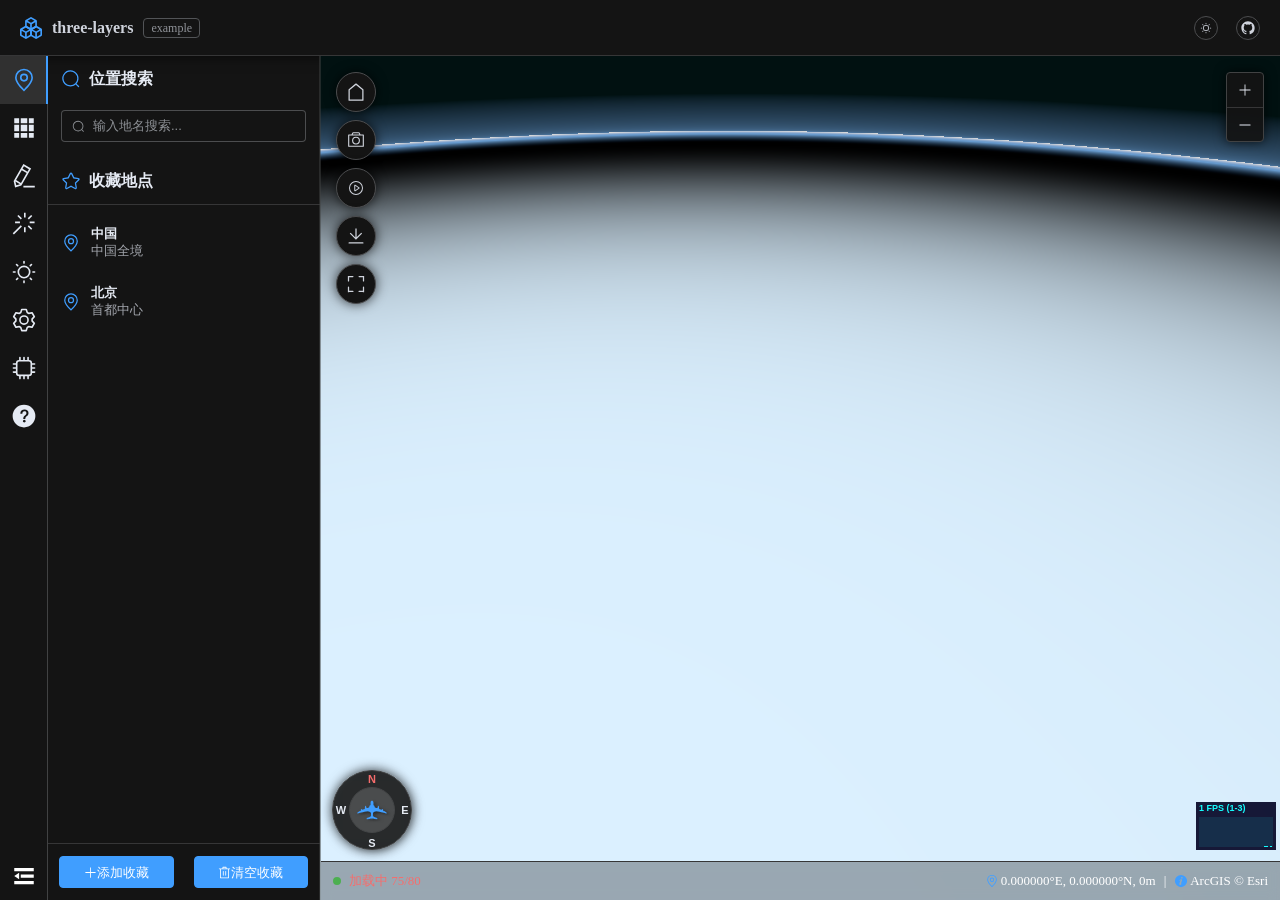
==== commit af192ca5: "更新 example 构建到 three-layer-examples" ====
--- a/three-layer-examples/index.html
+++ b/three-layer-examples/index.html
@@ -8,8 +8,8 @@
 		/>
 		<title>three-tile example</title>
 		<link rel="icon" href="./favicon.svg" type="image/svg+xml" />
-		<script type="module" crossorigin src="./assets/main-tmpS3ljQ.js"></script>
-		<link rel="stylesheet" crossorigin href="./assets/main-dHKmi1jA.css">
+		<script type="module" crossorigin src="./assets/main-Do5Y2NlN.js"></script>
+		<link rel="stylesheet" crossorigin href="./assets/main-Biqei2fY.css">
 	</head>
 	<body>
 		<div id="app"></div>
--- a/three-layer-examples/assets/main-Biqei2fY.css
+++ b/three-layer-examples/assets/main-Biqei2fY.css
@@ -0,0 +1 @@
+:root{--el-color-white:#fff;--el-color-black:#000;--el-color-primary-rgb:64, 158, 255;--el-color-success-rgb:103, 194, 58;--el-color-warning-rgb:230, 162, 60;--el-color-danger-rgb:245, 108, 108;--el-color-error-rgb:245, 108, 108;--el-color-info-rgb:144, 147, 153;--el-font-size-extra-large:20px;--el-font-size-large:18px;--el-font-size-medium:16px;--el-font-size-base:14px;--el-font-size-small:13px;--el-font-size-extra-small:12px;--el-font-family:"Helvetica Neue", Helvetica, "PingFang SC", "Hiragino Sans GB", "Microsoft YaHei", "微软雅黑", Arial, sans-serif;--el-font-weight-primary:500;--el-font-line-height-primary:24px;--el-index-normal:1;--el-index-top:1000;--el-index-popper:2000;--el-border-radius-base:4px;--el-border-radius-small:2px;--el-border-radius-round:20px;--el-border-radius-circle:100%;--el-transition-duration:.3s;--el-transition-duration-fast:.2s;--el-transition-function-ease-in-out-bezier:cubic-bezier(.645, .045, .355, 1);--el-transition-function-fast-bezier:cubic-bezier(.23, 1, .32, 1);--el-transition-all:all var(--el-transition-duration) var(--el-transition-function-ease-in-out-bezier);--el-transition-fade:opacity var(--el-transition-duration) var(--el-transition-function-fast-bezier);--el-transition-md-fade:transform var(--el-transition-duration) var(--el-transition-function-fast-bezier), opacity var(--el-transition-duration) var(--el-transition-function-fast-bezier);--el-transition-fade-linear:opacity var(--el-transition-duration-fast) linear;--el-transition-border:border-color var(--el-transition-duration-fast) var(--el-transition-function-ease-in-out-bezier);--el-transition-box-shadow:box-shadow var(--el-transition-duration-fast) var(--el-transition-function-ease-in-out-bezier);--el-transition-color:color var(--el-transition-duration-fast) var(--el-transition-function-ease-in-out-bezier);--el-component-size-large:40px;--el-component-size:32px;--el-component-size-small:24px;--lightningcss-light:initial;--lightningcss-dark: ;color-scheme:light;--el-color-primary:#409eff;--el-color-primary-light-3:#79bbff;--el-color-primary-light-5:#a0cfff;--el-color-primary-light-7:#c6e2ff;--el-color-primary-light-8:#d9ecff;--el-color-primary-light-9:#ecf5ff;--el-color-primary-dark-2:#337ecc;--el-color-success:#67c23a;--el-color-success-light-3:#95d475;--el-color-success-light-5:#b3e19d;--el-color-success-light-7:#d1edc4;--el-color-success-light-8:#e1f3d8;--el-color-success-light-9:#f0f9eb;--el-color-success-dark-2:#529b2e;--el-color-warning:#e6a23c;--el-color-warning-light-3:#eebe77;--el-color-warning-light-5:#f3d19e;--el-color-warning-light-7:#f8e3c5;--el-color-warning-light-8:#faecd8;--el-color-warning-light-9:#fdf6ec;--el-color-warning-dark-2:#b88230;--el-color-danger:#f56c6c;--el-color-danger-light-3:#f89898;--el-color-danger-light-5:#fab6b6;--el-color-danger-light-7:#fcd3d3;--el-color-danger-light-8:#fde2e2;--el-color-danger-light-9:#fef0f0;--el-color-danger-dark-2:#c45656;--el-color-error:#f56c6c;--el-color-error-light-3:#f89898;--el-color-error-light-5:#fab6b6;--el-color-error-light-7:#fcd3d3;--el-color-error-light-8:#fde2e2;--el-color-error-light-9:#fef0f0;--el-color-error-dark-2:#c45656;--el-color-info:#909399;--el-color-info-light-3:#b1b3b8;--el-color-info-light-5:#c8c9cc;--el-color-info-light-7:#dedfe0;--el-color-info-light-8:#e9e9eb;--el-color-info-light-9:#f4f4f5;--el-color-info-dark-2:#73767a;--el-bg-color:#fff;--el-bg-color-page:#f2f3f5;--el-bg-color-overlay:#fff;--el-text-color-primary:#303133;--el-text-color-regular:#606266;--el-text-color-secondary:#909399;--el-text-color-placeholder:#a8abb2;--el-text-color-disabled:#c0c4cc;--el-border-color:#dcdfe6;--el-border-color-light:#e4e7ed;--el-border-color-lighter:#ebeef5;--el-border-color-extra-light:#f2f6fc;--el-border-color-dark:#d4d7de;--el-border-color-darker:#cdd0d6;--el-fill-color:#f0f2f5;--el-fill-color-light:#f5f7fa;--el-fill-color-lighter:#fafafa;--el-fill-color-extra-light:#fafcff;--el-fill-color-dark:#ebedf0;--el-fill-color-darker:#e6e8eb;--el-fill-color-blank:#fff;--el-box-shadow:0px 12px 32px 4px #0000000a, 0px 8px 20px #00000014;--el-box-shadow-light:0px 0px 12px #0000001f;--el-box-shadow-lighter:0px 0px 6px #0000001f;--el-box-shadow-dark:0px 16px 48px 16px #00000014, 0px 12px 32px #0000001f, 0px 8px 16px -8px #00000029;--el-disabled-bg-color:var(--el-fill-color-light);--el-disabled-text-color:var(--el-text-color-placeholder);--el-disabled-border-color:var(--el-border-color-light);--el-overlay-color:#000c;--el-overlay-color-light:#000000b3;--el-overlay-color-lighter:#00000080;--el-mask-color:#ffffffe6;--el-mask-color-extra-light:#ffffff4d;--el-border-width:1px;--el-border-style:solid;--el-border-color-hover:var(--el-text-color-disabled);--el-border:var(--el-border-width) var(--el-border-style) var(--el-border-color);--el-svg-monochrome-grey:var(--el-border-color)}.fade-in-linear-enter-active,.fade-in-linear-leave-active{transition:var(--el-transition-fade-linear)}.fade-in-linear-enter-from,.fade-in-linear-leave-to{opacity:0}.el-fade-in-linear-enter-active,.el-fade-in-linear-leave-active{transition:var(--el-transition-fade-linear)}.el-fade-in-linear-enter-from,.el-fade-in-linear-leave-to{opacity:0}.el-fade-in-enter-active,.el-fade-in-leave-active{transition:all var(--el-transition-duration) cubic-bezier(.55,0,.1,1)}.el-fade-in-enter-from,.el-fade-in-leave-active{opacity:0}.el-zoom-in-center-enter-active,.el-zoom-in-center-leave-active{transition:all var(--el-transition-duration) cubic-bezier(.55,0,.1,1)}.el-zoom-in-center-enter-from,.el-zoom-in-center-leave-active{opacity:0;transform:scaleX(0)}.el-zoom-in-top-enter-active,.el-zoom-in-top-leave-active{opacity:1;transition:var(--el-transition-md-fade);transform-origin:top;transform:scaleY(1)}.el-zoom-in-top-enter-active[data-popper-placement^=top],.el-zoom-in-top-leave-active[data-popper-placement^=top]{transform-origin:bottom}.el-zoom-in-top-enter-from,.el-zoom-in-top-leave-active{opacity:0;transform:scaleY(0)}.el-zoom-in-bottom-enter-active,.el-zoom-in-bottom-leave-active{opacity:1;transition:var(--el-transition-md-fade);transform-origin:bottom;transform:scaleY(1)}.el-zoom-in-bottom-enter-from,.el-zoom-in-bottom-leave-active{opacity:0;transform:scaleY(0)}.el-zoom-in-left-enter-active,.el-zoom-in-left-leave-active{opacity:1;transition:var(--el-transition-md-fade);transform-origin:0 0;transform:scale(1)}.el-zoom-in-left-enter-from,.el-zoom-in-left-leave-active{opacity:0;transform:scale(.45)}.collapse-transition{transition:var(--el-transition-duration) height ease-in-out,var(--el-transition-duration) padding-top ease-in-out,var(--el-transition-duration) padding-bottom ease-in-out}.el-collapse-transition-leave-active,.el-collapse-transition-enter-active{transition:var(--el-transition-duration) max-height ease-in-out,var(--el-transition-duration) padding-top ease-in-out,var(--el-transition-duration) padding-bottom ease-in-out}.horizontal-collapse-transition{transition:var(--el-transition-duration) width ease-in-out,var(--el-transition-duration) padding-left ease-in-out,var(--el-transition-duration) padding-right ease-in-out}.el-list-enter-active,.el-list-leave-active{transition:all 1s}.el-list-enter-from,.el-list-leave-to{opacity:0;transform:translateY(-30px)}.el-list-leave-active{position:absolute!important}.el-opacity-transition{transition:opacity var(--el-transition-duration) cubic-bezier(.55,0,.1,1)}.el-icon--right{margin-left:5px}.el-icon--left{margin-right:5px}@keyframes rotating{0%{transform:rotate(0)}to{transform:rotate(360deg)}}.el-icon{--color:inherit;fill:currentColor;width:1em;height:1em;color:var(--color);line-height:1em;font-size:inherit;justify-content:center;align-items:center;display:inline-flex;position:relative}.el-icon.is-loading{animation:2s linear infinite rotating}.el-icon svg{width:1em;height:1em}.el-affix--fixed{position:fixed}.el-alert{--el-alert-padding:8px 16px;--el-alert-border-radius-base:var(--el-border-radius-base);--el-alert-title-font-size:14px;--el-alert-title-with-description-font-size:16px;--el-alert-description-font-size:14px;--el-alert-close-font-size:16px;--el-alert-close-customed-font-size:14px;--el-alert-icon-size:16px;--el-alert-icon-large-size:28px;width:100%;padding:var(--el-alert-padding);box-sizing:border-box;border-radius:var(--el-alert-border-radius-base);background-color:var(--el-color-white);opacity:1;transition:opacity var(--el-transition-duration-fast);align-items:center;margin:0;display:flex;position:relative;overflow:hidden}.el-alert.is-light .el-alert__close-btn{color:var(--el-text-color-placeholder)}.el-alert.is-dark .el-alert__close-btn,.el-alert.is-dark .el-alert__description{color:var(--el-color-white)}.el-alert.is-center{justify-content:center}.el-alert--primary{--el-alert-bg-color:var(--el-color-primary-light-9)}.el-alert--primary.is-light{background-color:var(--el-alert-bg-color);color:var(--el-color-primary)}.el-alert--primary.is-light .el-alert__description{color:var(--el-color-primary)}.el-alert--primary.is-dark{background-color:var(--el-color-primary);color:var(--el-color-white)}.el-alert--success{--el-alert-bg-color:var(--el-color-success-light-9)}.el-alert--success.is-light{background-color:var(--el-alert-bg-color);color:var(--el-color-success)}.el-alert--success.is-light .el-alert__description{color:var(--el-color-success)}.el-alert--success.is-dark{background-color:var(--el-color-success);color:var(--el-color-white)}.el-alert--info{--el-alert-bg-color:var(--el-color-info-light-9)}.el-alert--info.is-light{background-color:var(--el-alert-bg-color);color:var(--el-color-info)}.el-alert--info.is-light .el-alert__description{color:var(--el-color-info)}.el-alert--info.is-dark{background-color:var(--el-color-info);color:var(--el-color-white)}.el-alert--warning{--el-alert-bg-color:var(--el-color-warning-light-9)}.el-alert--warning.is-light{background-color:var(--el-alert-bg-color);color:var(--el-color-warning)}.el-alert--warning.is-light .el-alert__description{color:var(--el-color-warning)}.el-alert--warning.is-dark{background-color:var(--el-color-warning);color:var(--el-color-white)}.el-alert--error{--el-alert-bg-color:var(--el-color-error-light-9)}.el-alert--error.is-light{background-color:var(--el-alert-bg-color);color:var(--el-color-error)}.el-alert--error.is-light .el-alert__description{color:var(--el-color-error)}.el-alert--error.is-dark{background-color:var(--el-color-error);color:var(--el-color-white)}.el-alert__content{flex-direction:column;gap:4px;display:flex}.el-alert .el-alert__icon{font-size:var(--el-alert-icon-size);width:var(--el-alert-icon-size);margin-right:8px}.el-alert .el-alert__icon.is-big{font-size:var(--el-alert-icon-large-size);width:var(--el-alert-icon-large-size);margin-right:12px}.el-alert__title{font-size:var(--el-alert-title-font-size);line-height:24px}.el-alert__title.with-description{font-size:var(--el-alert-title-with-description-font-size)}.el-alert .el-alert__description{font-size:var(--el-alert-description-font-size);margin:0}.el-alert .el-alert__close-btn{font-size:var(--el-alert-close-font-size);opacity:1;cursor:pointer;position:absolute;top:12px;right:16px}.el-alert .el-alert__close-btn.is-customed{font-style:normal;font-size:var(--el-alert-close-customed-font-size);line-height:24px;top:8px}.el-alert-fade-enter-from,.el-alert-fade-leave-active{opacity:0}.el-aside{box-sizing:border-box;width:var(--el-aside-width,300px);flex-shrink:0;overflow:auto}.el-autocomplete{--el-input-text-color:var(--el-text-color-regular);--el-input-border:var(--el-border);--el-input-hover-border:var(--el-border-color-hover);--el-input-focus-border:var(--el-color-primary);--el-input-transparent-border:0 0 0 1px transparent inset;--el-input-border-color:var(--el-border-color);--el-input-border-radius:var(--el-border-radius-base);--el-input-bg-color:var(--el-fill-color-blank);--el-input-icon-color:var(--el-text-color-placeholder);--el-input-placeholder-color:var(--el-text-color-placeholder);--el-input-hover-border-color:var(--el-border-color-hover);--el-input-clear-hover-color:var(--el-text-color-secondary);--el-input-focus-border-color:var(--el-color-primary);--el-input-width:100%;width:var(--el-input-width);display:inline-block;position:relative}.el-autocomplete__popper.el-popper{background:var(--el-bg-color-overlay);border:1px solid var(--el-border-color-light);box-shadow:var(--el-box-shadow-light)}.el-autocomplete__popper.el-popper .el-popper__arrow:before{border:1px solid var(--el-border-color-light)}.el-autocomplete__popper.el-popper[data-popper-placement^=top] .el-popper__arrow:before{border-top-color:#0000;border-left-color:#0000}.el-autocomplete__popper.el-popper[data-popper-placement^=bottom] .el-popper__arrow:before{border-bottom-color:#0000;border-right-color:#0000}.el-autocomplete__popper.el-popper[data-popper-placement^=left] .el-popper__arrow:before{border-bottom-color:#0000;border-left-color:#0000}.el-autocomplete__popper.el-popper[data-popper-placement^=right] .el-popper__arrow:before{border-top-color:#0000;border-right-color:#0000}.el-autocomplete-suggestion{border-radius:var(--el-border-radius-base);box-sizing:border-box}.el-autocomplete-suggestion__header{border-bottom:1px solid var(--el-border-color-lighter);padding:10px}.el-autocomplete-suggestion__footer{border-top:1px solid var(--el-border-color-lighter);padding:10px}.el-autocomplete-suggestion__wrap{box-sizing:border-box;max-height:280px;padding:10px 0}.el-autocomplete-suggestion__list{margin:0;padding:0}.el-autocomplete-suggestion li{cursor:pointer;color:var(--el-text-color-regular);line-height:34px;font-size:var(--el-font-size-base);text-align:left;text-overflow:ellipsis;white-space:nowrap;margin:0;padding:0 20px;list-style:none;overflow:hidden}.el-autocomplete-suggestion li:hover,.el-autocomplete-suggestion li.highlighted{background-color:var(--el-fill-color-light)}.el-autocomplete-suggestion li.divider{border-top:1px solid var(--el-color-black);margin-top:6px}.el-autocomplete-suggestion li.divider:last-child{margin-bottom:-6px}.el-autocomplete-suggestion.is-loading li{cursor:default;height:100px;color:var(--el-text-color-secondary);justify-content:center;align-items:center;font-size:20px;display:flex}.el-autocomplete-suggestion.is-loading li:hover{background-color:var(--el-bg-color-overlay)}.el-avatar{--el-avatar-text-color:var(--el-color-white);--el-avatar-bg-color:var(--el-text-color-disabled);--el-avatar-text-size:14px;--el-avatar-icon-size:18px;--el-avatar-border-radius:var(--el-border-radius-base);--el-avatar-size-large:56px;--el-avatar-size:40px;--el-avatar-size-small:24px;box-sizing:border-box;text-align:center;color:var(--el-avatar-text-color);background:var(--el-avatar-bg-color);width:var(--el-avatar-size);height:var(--el-avatar-size);font-size:var(--el-avatar-text-size);outline:none;justify-content:center;align-items:center;display:inline-flex;overflow:hidden}.el-avatar>img{width:100%;height:100%;display:block}.el-avatar--circle{border-radius:50%}.el-avatar--square{border-radius:var(--el-avatar-border-radius)}.el-avatar--icon{font-size:var(--el-avatar-icon-size)}.el-avatar--small{--el-avatar-size:24px}.el-avatar--large{--el-avatar-size:56px}.el-avatar-group{--el-avatar-group-item-gap:-8px;--el-avatar-group-collapse-item-gap:4px;display:inline-flex}.el-avatar-group .el-avatar{border:1px solid var(--el-border-color-extra-light)}.el-avatar-group .el-avatar:not(:first-child){margin-left:var(--el-avatar-group-item-gap)}.el-avatar-group__collapse-avatars{--el-avatar-group-item-gap:-8px;--el-avatar-group-collapse-item-gap:4px}.el-avatar-group__collapse-avatars .el-avatar:not(:first-child){margin-left:var(--el-avatar-group-collapse-item-gap)}.el-backtop{--el-backtop-bg-color:var(--el-bg-color-overlay);--el-backtop-text-color:var(--el-color-primary);--el-backtop-hover-bg-color:var(--el-border-color-extra-light);background-color:var(--el-backtop-bg-color);width:40px;height:40px;color:var(--el-backtop-text-color);box-shadow:var(--el-box-shadow-lighter);cursor:pointer;z-index:5;border-radius:50%;justify-content:center;align-items:center;font-size:20px;display:flex;position:fixed}.el-backtop:hover{background-color:var(--el-backtop-hover-bg-color)}.el-backtop__icon{font-size:20px}.el-badge{--el-badge-bg-color:var(--el-color-danger);--el-badge-radius:10px;--el-badge-font-size:12px;--el-badge-padding:6px;--el-badge-size:18px;vertical-align:middle;width:-moz-fit-content;width:fit-content;display:inline-block;position:relative}.el-badge__content{background-color:var(--el-badge-bg-color);border-radius:var(--el-badge-radius);color:var(--el-color-white);font-size:var(--el-badge-font-size);height:var(--el-badge-size);padding:0 var(--el-badge-padding);white-space:nowrap;border:1px solid var(--el-bg-color);justify-content:center;align-items:center;display:inline-flex}.el-badge__content.is-fixed{top:0;right:calc(1px + var(--el-badge-size) / 2);z-index:var(--el-index-normal);position:absolute;transform:translateY(-50%)translate(100%)}.el-badge__content.is-fixed.is-dot{right:5px}.el-badge__content.is-dot{border-radius:50%;width:8px;height:8px;padding:0;right:0}.el-badge__content.is-hide-zero{display:none}.el-badge__content--primary{background-color:var(--el-color-primary)}.el-badge__content--success{background-color:var(--el-color-success)}.el-badge__content--warning{background-color:var(--el-color-warning)}.el-badge__content--info{background-color:var(--el-color-info)}.el-badge__content--danger{background-color:var(--el-color-danger)}.el-breadcrumb__separator{color:var(--el-text-color-placeholder);margin:0 9px;font-weight:700}.el-breadcrumb__separator.el-icon{margin:0 6px;font-weight:400}.el-breadcrumb__separator.el-icon svg{vertical-align:middle}.el-breadcrumb__item{float:left;align-items:center;display:inline-flex}.el-breadcrumb__inner{color:var(--el-text-color-regular)}.el-breadcrumb__inner.is-link,.el-breadcrumb__inner a{transition:var(--el-transition-color);color:var(--el-text-color-primary);font-weight:700;text-decoration:none}.el-breadcrumb__inner.is-link:hover,.el-breadcrumb__inner a:hover{color:var(--el-color-primary);cursor:pointer}.el-breadcrumb__item:last-child .el-breadcrumb__inner,.el-breadcrumb__item:last-child .el-breadcrumb__inner:hover,.el-breadcrumb__item:last-child .el-breadcrumb__inner a,.el-breadcrumb__item:last-child .el-breadcrumb__inner a:hover{color:var(--el-text-color-regular);cursor:text;font-weight:400}.el-breadcrumb__item:last-child .el-breadcrumb__separator{display:none}.el-breadcrumb{font-size:14px;line-height:1}.el-breadcrumb:before,.el-breadcrumb:after{content:"";display:table}.el-breadcrumb:after{clear:both}.el-button-group>.el-button+.el-button{margin-left:0}.el-button-group>.el-button:first-child:last-child{border-top-right-radius:var(--el-border-radius-base);border-bottom-right-radius:var(--el-border-radius-base);border-top-left-radius:var(--el-border-radius-base);border-bottom-left-radius:var(--el-border-radius-base)}.el-button-group>.el-button:first-child:last-child.is-round{border-radius:var(--el-border-radius-round)}.el-button-group>.el-button:first-child:last-child.is-circle{border-radius:50%}.el-button-group>.el-button:not(:first-child):not(:last-child){border-radius:0}.el-button-group>.el-button:hover,.el-button-group>.el-button:focus,.el-button-group>.el-button:active,.el-button-group>.el-button.is-active{z-index:1}.el-button-group--horizontal{vertical-align:middle;display:inline-block}.el-button-group--horizontal:before,.el-button-group--horizontal:after{content:"";display:table}.el-button-group--horizontal:after{clear:both}.el-button-group--horizontal>.el-button{float:left;position:relative}.el-button-group--horizontal>.el-button:first-child{border-top-right-radius:0;border-bottom-right-radius:0}.el-button-group--horizontal>.el-button:last-child{border-top-left-radius:0;border-bottom-left-radius:0}.el-button-group--horizontal>.el-button:not(:last-child){margin-right:-1px}.el-button-group--horizontal .el-button--primary:first-child{border-right-color:var(--el-button-divide-border-color)}.el-button-group--horizontal .el-button--primary:last-child{border-left-color:var(--el-button-divide-border-color)}.el-button-group--horizontal .el-button--primary:not(:first-child):not(:last-child){border-left-color:var(--el-button-divide-border-color);border-right-color:var(--el-button-divide-border-color)}.el-button-group--horizontal .el-button--success:first-child{border-right-color:var(--el-button-divide-border-color)}.el-button-group--horizontal .el-button--success:last-child{border-left-color:var(--el-button-divide-border-color)}.el-button-group--horizontal .el-button--success:not(:first-child):not(:last-child){border-left-color:var(--el-button-divide-border-color);border-right-color:var(--el-button-divide-border-color)}.el-button-group--horizontal .el-button--warning:first-child{border-right-color:var(--el-button-divide-border-color)}.el-button-group--horizontal .el-button--warning:last-child{border-left-color:var(--el-button-divide-border-color)}.el-button-group--horizontal .el-button--warning:not(:first-child):not(:last-child){border-left-color:var(--el-button-divide-border-color);border-right-color:var(--el-button-divide-border-color)}.el-button-group--horizontal .el-button--danger:first-child{border-right-color:var(--el-button-divide-border-color)}.el-button-group--horizontal .el-button--danger:last-child{border-left-color:var(--el-button-divide-border-color)}.el-button-group--horizontal .el-button--danger:not(:first-child):not(:last-child){border-left-color:var(--el-button-divide-border-color);border-right-color:var(--el-button-divide-border-color)}.el-button-group--horizontal .el-button--info:first-child{border-right-color:var(--el-button-divide-border-color)}.el-button-group--horizontal .el-button--info:last-child{border-left-color:var(--el-button-divide-border-color)}.el-button-group--horizontal .el-button--info:not(:first-child):not(:last-child){border-left-color:var(--el-button-divide-border-color);border-right-color:var(--el-button-divide-border-color)}.el-button-group--horizontal>.el-dropdown>.el-button{border-left-color:var(--el-button-divide-border-color);border-top-left-radius:0;border-bottom-left-radius:0}.el-button-group--vertical{flex-direction:column;align-items:stretch;display:inline-flex}.el-button-group--vertical>.el-button{margin-top:-1px}.el-button-group--vertical>.el-button:first-child{border-bottom-right-radius:0;border-bottom-left-radius:0}.el-button-group--vertical>.el-button:last-child{border-top-left-radius:0;border-top-right-radius:0}.el-button-group--vertical>.el-dropdown{margin-top:-1px}.el-button-group--vertical>.el-dropdown>.el-button{border-left-color:var(--el-button-divide-border-color);border-top-left-radius:0;border-top-right-radius:0}.el-button-group--vertical .el-button--primary:first-child{border-bottom-color:var(--el-button-divide-border-color)}.el-button-group--vertical .el-button--primary:last-child{border-top-color:var(--el-button-divide-border-color)}.el-button-group--vertical .el-button--primary:not(:first-child):not(:last-child){border-top-color:var(--el-button-divide-border-color);border-bottom-color:var(--el-button-divide-border-color)}.el-button-group--vertical .el-button--success:first-child{border-bottom-color:var(--el-button-divide-border-color)}.el-button-group--vertical .el-button--success:last-child{border-top-color:var(--el-button-divide-border-color)}.el-button-group--vertical .el-button--success:not(:first-child):not(:last-child){border-top-color:var(--el-button-divide-border-color);border-bottom-color:var(--el-button-divide-border-color)}.el-button-group--vertical .el-button--warning:first-child{border-bottom-color:var(--el-button-divide-border-color)}.el-button-group--vertical .el-button--warning:last-child{border-top-color:var(--el-button-divide-border-color)}.el-button-group--vertical .el-button--warning:not(:first-child):not(:last-child){border-top-color:var(--el-button-divide-border-color);border-bottom-color:var(--el-button-divide-border-color)}.el-button-group--vertical .el-button--danger:first-child{border-bottom-color:var(--el-button-divide-border-color)}.el-button-group--vertical .el-button--danger:last-child{border-top-color:var(--el-button-divide-border-color)}.el-button-group--vertical .el-button--danger:not(:first-child):not(:last-child){border-top-color:var(--el-button-divide-border-color);border-bottom-color:var(--el-button-divide-border-color)}.el-button-group--vertical .el-button--info:first-child{border-bottom-color:var(--el-button-divide-border-color)}.el-button-group--vertical .el-button--info:last-child{border-top-color:var(--el-button-divide-border-color)}.el-button-group--vertical .el-button--info:not(:first-child):not(:last-child){border-top-color:var(--el-button-divide-border-color);border-bottom-color:var(--el-button-divide-border-color)}.el-button{--el-button-font-weight:var(--el-font-weight-primary);--el-button-border-color:var(--el-border-color);--el-button-bg-color:var(--el-fill-color-blank);--el-button-text-color:var(--el-text-color-regular);--el-button-disabled-text-color:var(--el-disabled-text-color);--el-button-disabled-bg-color:var(--el-fill-color-blank);--el-button-disabled-border-color:var(--el-border-color-light);--el-button-divide-border-color:#ffffff80;--el-button-hover-text-color:var(--el-color-primary);--el-button-hover-bg-color:var(--el-color-primary-light-9);--el-button-hover-border-color:var(--el-color-primary-light-7);--el-button-active-text-color:var(--el-button-hover-text-color);--el-button-active-border-color:var(--el-color-primary);--el-button-active-bg-color:var(--el-button-hover-bg-color);--el-button-outline-color:var(--el-color-primary-light-5);--el-button-hover-link-text-color:var(--el-text-color-secondary);--el-button-active-color:var(--el-text-color-primary);white-space:nowrap;cursor:pointer;height:32px;color:var(--el-button-text-color);text-align:center;box-sizing:border-box;line-height:1;font-weight:var(--el-button-font-weight);-webkit-user-select:none;user-select:none;vertical-align:middle;-webkit-appearance:none;background-color:var(--el-button-bg-color);border:var(--el-border);border-color:var(--el-button-border-color);outline:none;justify-content:center;align-items:center;transition:all .1s;display:inline-flex}.el-button:hover{color:var(--el-button-hover-text-color);border-color:var(--el-button-hover-border-color);background-color:var(--el-button-hover-bg-color);outline:none}.el-button:active{color:var(--el-button-active-text-color);border-color:var(--el-button-active-border-color);background-color:var(--el-button-active-bg-color);outline:none}.el-button:focus-visible{outline:2px solid var(--el-button-outline-color);outline-offset:1px;transition:outline-offset,outline}.el-button>span{align-items:center;display:inline-flex}.el-button+.el-button{margin-left:12px}.el-button{font-size:var(--el-font-size-base);border-radius:var(--el-border-radius-base);padding:8px 15px}.el-button.is-round{padding:8px 15px}.el-button::-moz-focus-inner{border:0}.el-button [class*=el-icon]+span{margin-left:6px}.el-button [class*=el-icon] svg{vertical-align:bottom}.el-button.is-plain{--el-button-hover-text-color:var(--el-color-primary);--el-button-hover-bg-color:var(--el-fill-color-blank);--el-button-hover-border-color:var(--el-color-primary)}.el-button.is-active{color:var(--el-button-active-text-color);border-color:var(--el-button-active-border-color);background-color:var(--el-button-active-bg-color);outline:none}.el-button.is-disabled,.el-button.is-disabled:hover{color:var(--el-button-disabled-text-color);cursor:not-allowed;background-image:none;background-color:var(--el-button-disabled-bg-color);border-color:var(--el-button-disabled-border-color)}.el-button.is-loading{pointer-events:none;position:relative}.el-button.is-loading:before{z-index:1;pointer-events:none;content:"";border-radius:inherit;background-color:var(--el-mask-color-extra-light);position:absolute;top:-1px;bottom:-1px;left:-1px;right:-1px}.el-button.is-round{border-radius:var(--el-border-radius-round)}.el-button.is-dashed{--el-button-hover-text-color:var(--el-color-primary);--el-button-hover-bg-color:var(--el-fill-color-blank);--el-button-hover-border-color:var(--el-color-primary);border-style:dashed}.el-button.is-circle{border-radius:50%;width:32px;padding:8px}.el-button.is-text{color:var(--el-button-text-color);background-color:#0000;border:0 solid #0000}.el-button.is-text.is-disabled{color:var(--el-button-disabled-text-color);background-color:#0000!important}.el-button.is-text:not(.is-disabled):hover{background-color:var(--el-fill-color-light)}.el-button.is-text:not(.is-disabled):focus-visible{outline:2px solid var(--el-button-outline-color);outline-offset:1px;transition:outline-offset,outline}.el-button.is-text:not(.is-disabled):active{background-color:var(--el-fill-color)}.el-button.is-text:not(.is-disabled).is-has-bg{background-color:var(--el-fill-color-light)}.el-button.is-text:not(.is-disabled).is-has-bg:hover{background-color:var(--el-fill-color)}.el-button.is-text:not(.is-disabled).is-has-bg:active{background-color:var(--el-fill-color-dark)}.el-button__text--expand{letter-spacing:.3em;margin-right:-.3em}.el-button.is-link{color:var(--el-button-text-color);background:0 0;border-color:#0000;height:auto;padding:2px}.el-button.is-link:hover{color:var(--el-button-hover-link-text-color)}.el-button.is-link.is-disabled{color:var(--el-button-disabled-text-color);background-color:#0000!important;border-color:#0000!important}.el-button.is-link:not(.is-disabled):hover{background-color:#0000;border-color:#0000}.el-button.is-link:not(.is-disabled):active{color:var(--el-button-active-color);background-color:#0000;border-color:#0000}.el-button--text{color:var(--el-color-primary);background:0 0;border-color:#0000;padding-left:0;padding-right:0}.el-button--text.is-disabled{color:var(--el-button-disabled-text-color);background-color:#0000!important;border-color:#0000!important}.el-button--text:not(.is-disabled):hover{color:var(--el-color-primary-light-3);background-color:#0000;border-color:#0000}.el-button--text:not(.is-disabled):active{color:var(--el-color-primary-dark-2);background-color:#0000;border-color:#0000}.el-button__link--expand{letter-spacing:.3em;margin-right:-.3em}.el-button--primary{--el-button-text-color:var(--el-color-white);--el-button-bg-color:var(--el-color-primary);--el-button-border-color:var(--el-color-primary);--el-button-outline-color:var(--el-color-primary-light-5);--el-button-active-color:var(--el-color-primary-dark-2);--el-button-hover-text-color:var(--el-color-white);--el-button-hover-link-text-color:var(--el-color-primary-light-5);--el-button-hover-bg-color:var(--el-color-primary-light-3);--el-button-hover-border-color:var(--el-color-primary-light-3);--el-button-active-bg-color:var(--el-color-primary-dark-2);--el-button-active-border-color:var(--el-color-primary-dark-2);--el-button-disabled-text-color:var(--el-color-white);--el-button-disabled-bg-color:var(--el-color-primary-light-5);--el-button-disabled-border-color:var(--el-color-primary-light-5)}.el-button--primary.is-plain,.el-button--primary.is-text,.el-button--primary.is-link{--el-button-text-color:var(--el-color-primary);--el-button-bg-color:var(--el-color-primary-light-9);--el-button-border-color:var(--el-color-primary-light-5);--el-button-hover-text-color:var(--el-color-white);--el-button-hover-bg-color:var(--el-color-primary);--el-button-hover-border-color:var(--el-color-primary);--el-button-active-text-color:var(--el-color-white)}.el-button--primary.is-plain.is-disabled,.el-button--primary.is-plain.is-disabled:hover,.el-button--primary.is-plain.is-disabled:focus,.el-button--primary.is-plain.is-disabled:active,.el-button--primary.is-text.is-disabled,.el-button--primary.is-text.is-disabled:hover,.el-button--primary.is-text.is-disabled:focus,.el-button--primary.is-text.is-disabled:active,.el-button--primary.is-link.is-disabled,.el-button--primary.is-link.is-disabled:hover,.el-button--primary.is-link.is-disabled:focus,.el-button--primary.is-link.is-disabled:active{color:var(--el-color-primary-light-5);background-color:var(--el-color-primary-light-9);border-color:var(--el-color-primary-light-8)}.el-button--primary.is-dashed{--el-button-text-color:var(--el-color-primary);--el-button-bg-color:var(--el-color-primary-light-9);--el-button-border-color:var(--el-color-primary-light-5);--el-button-hover-text-color:var(--el-color-primary);--el-button-hover-bg-color:var(--el-color-primary-light-9);--el-button-hover-border-color:var(--el-color-primary-light-3);--el-button-active-text-color:var(--el-color-primary-dark-2);--el-button-active-bg-color:var(--el-color-primary-light-9);--el-button-active-border-color:var(--el-color-primary-dark-2)}.el-button--primary.is-dashed.is-disabled,.el-button--primary.is-dashed.is-disabled:hover,.el-button--primary.is-dashed.is-disabled:focus,.el-button--primary.is-dashed.is-disabled:active{color:var(--el-color-primary-light-5);background-color:var(--el-color-primary-light-9);border-color:var(--el-color-primary-light-8)}.el-button--success{--el-button-text-color:var(--el-color-white);--el-button-bg-color:var(--el-color-success);--el-button-border-color:var(--el-color-success);--el-button-outline-color:var(--el-color-success-light-5);--el-button-active-color:var(--el-color-success-dark-2);--el-button-hover-text-color:var(--el-color-white);--el-button-hover-link-text-color:var(--el-color-success-light-5);--el-button-hover-bg-color:var(--el-color-success-light-3);--el-button-hover-border-color:var(--el-color-success-light-3);--el-button-active-bg-color:var(--el-color-success-dark-2);--el-button-active-border-color:var(--el-color-success-dark-2);--el-button-disabled-text-color:var(--el-color-white);--el-button-disabled-bg-color:var(--el-color-success-light-5);--el-button-disabled-border-color:var(--el-color-success-light-5)}.el-button--success.is-plain,.el-button--success.is-text,.el-button--success.is-link{--el-button-text-color:var(--el-color-success);--el-button-bg-color:var(--el-color-success-light-9);--el-button-border-color:var(--el-color-success-light-5);--el-button-hover-text-color:var(--el-color-white);--el-button-hover-bg-color:var(--el-color-success);--el-button-hover-border-color:var(--el-color-success);--el-button-active-text-color:var(--el-color-white)}.el-button--success.is-plain.is-disabled,.el-button--success.is-plain.is-disabled:hover,.el-button--success.is-plain.is-disabled:focus,.el-button--success.is-plain.is-disabled:active,.el-button--success.is-text.is-disabled,.el-button--success.is-text.is-disabled:hover,.el-button--success.is-text.is-disabled:focus,.el-button--success.is-text.is-disabled:active,.el-button--success.is-link.is-disabled,.el-button--success.is-link.is-disabled:hover,.el-button--success.is-link.is-disabled:focus,.el-button--success.is-link.is-disabled:active{color:var(--el-color-success-light-5);background-color:var(--el-color-success-light-9);border-color:var(--el-color-success-light-8)}.el-button--success.is-dashed{--el-button-text-color:var(--el-color-success);--el-button-bg-color:var(--el-color-success-light-9);--el-button-border-color:var(--el-color-success-light-5);--el-button-hover-text-color:var(--el-color-success);--el-button-hover-bg-color:var(--el-color-success-light-9);--el-button-hover-border-color:var(--el-color-success-light-3);--el-button-active-text-color:var(--el-color-success-dark-2);--el-button-active-bg-color:var(--el-color-success-light-9);--el-button-active-border-color:var(--el-color-success-dark-2)}.el-button--success.is-dashed.is-disabled,.el-button--success.is-dashed.is-disabled:hover,.el-button--success.is-dashed.is-disabled:focus,.el-button--success.is-dashed.is-disabled:active{color:var(--el-color-success-light-5);background-color:var(--el-color-success-light-9);border-color:var(--el-color-success-light-8)}.el-button--warning{--el-button-text-color:var(--el-color-white);--el-button-bg-color:var(--el-color-warning);--el-button-border-color:var(--el-color-warning);--el-button-outline-color:var(--el-color-warning-light-5);--el-button-active-color:var(--el-color-warning-dark-2);--el-button-hover-text-color:var(--el-color-white);--el-button-hover-link-text-color:var(--el-color-warning-light-5);--el-button-hover-bg-color:var(--el-color-warning-light-3);--el-button-hover-border-color:var(--el-color-warning-light-3);--el-button-active-bg-color:var(--el-color-warning-dark-2);--el-button-active-border-color:var(--el-color-warning-dark-2);--el-button-disabled-text-color:var(--el-color-white);--el-button-disabled-bg-color:var(--el-color-warning-light-5);--el-button-disabled-border-color:var(--el-color-warning-light-5)}.el-button--warning.is-plain,.el-button--warning.is-text,.el-button--warning.is-link{--el-button-text-color:var(--el-color-warning);--el-button-bg-color:var(--el-color-warning-light-9);--el-button-border-color:var(--el-color-warning-light-5);--el-button-hover-text-color:var(--el-color-white);--el-button-hover-bg-color:var(--el-color-warning);--el-button-hover-border-color:var(--el-color-warning);--el-button-active-text-color:var(--el-color-white)}.el-button--warning.is-plain.is-disabled,.el-button--warning.is-plain.is-disabled:hover,.el-button--warning.is-plain.is-disabled:focus,.el-button--warning.is-plain.is-disabled:active,.el-button--warning.is-text.is-disabled,.el-button--warning.is-text.is-disabled:hover,.el-button--warning.is-text.is-disabled:focus,.el-button--warning.is-text.is-disabled:active,.el-button--warning.is-link.is-disabled,.el-button--warning.is-link.is-disabled:hover,.el-button--warning.is-link.is-disabled:focus,.el-button--warning.is-link.is-disabled:active{color:var(--el-color-warning-light-5);background-color:var(--el-color-warning-light-9);border-color:var(--el-color-warning-light-8)}.el-button--warning.is-dashed{--el-button-text-color:var(--el-color-warning);--el-button-bg-color:var(--el-color-warning-light-9);--el-button-border-color:var(--el-color-warning-light-5);--el-button-hover-text-color:var(--el-color-warning);--el-button-hover-bg-color:var(--el-color-warning-light-9);--el-button-hover-border-color:var(--el-color-warning-light-3);--el-button-active-text-color:var(--el-color-warning-dark-2);--el-button-active-bg-color:var(--el-color-warning-light-9);--el-button-active-border-color:var(--el-color-warning-dark-2)}.el-button--warning.is-dashed.is-disabled,.el-button--warning.is-dashed.is-disabled:hover,.el-button--warning.is-dashed.is-disabled:focus,.el-button--warning.is-dashed.is-disabled:active{color:var(--el-color-warning-light-5);background-color:var(--el-color-warning-light-9);border-color:var(--el-color-warning-light-8)}.el-button--danger{--el-button-text-color:var(--el-color-white);--el-button-bg-color:var(--el-color-danger);--el-button-border-color:var(--el-color-danger);--el-button-outline-color:var(--el-color-danger-light-5);--el-button-active-color:var(--el-color-danger-dark-2);--el-button-hover-text-color:var(--el-color-white);--el-button-hover-link-text-color:var(--el-color-danger-light-5);--el-button-hover-bg-color:var(--el-color-danger-light-3);--el-button-hover-border-color:var(--el-color-danger-light-3);--el-button-active-bg-color:var(--el-color-danger-dark-2);--el-button-active-border-color:var(--el-color-danger-dark-2);--el-button-disabled-text-color:var(--el-color-white);--el-button-disabled-bg-color:var(--el-color-danger-light-5);--el-button-disabled-border-color:var(--el-color-danger-light-5)}.el-button--danger.is-plain,.el-button--danger.is-text,.el-button--danger.is-link{--el-button-text-color:var(--el-color-danger);--el-button-bg-color:var(--el-color-danger-light-9);--el-button-border-color:var(--el-color-danger-light-5);--el-button-hover-text-color:var(--el-color-white);--el-button-hover-bg-color:var(--el-color-danger);--el-button-hover-border-color:var(--el-color-danger);--el-button-active-text-color:var(--el-color-white)}.el-button--danger.is-plain.is-disabled,.el-button--danger.is-plain.is-disabled:hover,.el-button--danger.is-plain.is-disabled:focus,.el-button--danger.is-plain.is-disabled:active,.el-button--danger.is-text.is-disabled,.el-button--danger.is-text.is-disabled:hover,.el-button--danger.is-text.is-disabled:focus,.el-button--danger.is-text.is-disabled:active,.el-button--danger.is-link.is-disabled,.el-button--danger.is-link.is-disabled:hover,.el-button--danger.is-link.is-disabled:focus,.el-button--danger.is-link.is-disabled:active{color:var(--el-color-danger-light-5);background-color:var(--el-color-danger-light-9);border-color:var(--el-color-danger-light-8)}.el-button--danger.is-dashed{--el-button-text-color:var(--el-color-danger);--el-button-bg-color:var(--el-color-danger-light-9);--el-button-border-color:var(--el-color-danger-light-5);--el-button-hover-text-color:var(--el-color-danger);--el-button-hover-bg-color:var(--el-color-danger-light-9);--el-button-hover-border-color:var(--el-color-danger-light-3);--el-button-active-text-color:var(--el-color-danger-dark-2);--el-button-active-bg-color:var(--el-color-danger-light-9);--el-button-active-border-color:var(--el-color-danger-dark-2)}.el-button--danger.is-dashed.is-disabled,.el-button--danger.is-dashed.is-disabled:hover,.el-button--danger.is-dashed.is-disabled:focus,.el-button--danger.is-dashed.is-disabled:active{color:var(--el-color-danger-light-5);background-color:var(--el-color-danger-light-9);border-color:var(--el-color-danger-light-8)}.el-button--info{--el-button-text-color:var(--el-color-white);--el-button-bg-color:var(--el-color-info);--el-button-border-color:var(--el-color-info);--el-button-outline-color:var(--el-color-info-light-5);--el-button-active-color:var(--el-color-info-dark-2);--el-button-hover-text-color:var(--el-color-white);--el-button-hover-link-text-color:var(--el-color-info-light-5);--el-button-hover-bg-color:var(--el-color-info-light-3);--el-button-hover-border-color:var(--el-color-info-light-3);--el-button-active-bg-color:var(--el-color-info-dark-2);--el-button-active-border-color:var(--el-color-info-dark-2);--el-button-disabled-text-color:var(--el-color-white);--el-button-disabled-bg-color:var(--el-color-info-light-5);--el-button-disabled-border-color:var(--el-color-info-light-5)}.el-button--info.is-plain,.el-button--info.is-text,.el-button--info.is-link{--el-button-text-color:var(--el-color-info);--el-button-bg-color:var(--el-color-info-light-9);--el-button-border-color:var(--el-color-info-light-5);--el-button-hover-text-color:var(--el-color-white);--el-button-hover-bg-color:var(--el-color-info);--el-button-hover-border-color:var(--el-color-info);--el-button-active-text-color:var(--el-color-white)}.el-button--info.is-plain.is-disabled,.el-button--info.is-plain.is-disabled:hover,.el-button--info.is-plain.is-disabled:focus,.el-button--info.is-plain.is-disabled:active,.el-button--info.is-text.is-disabled,.el-button--info.is-text.is-disabled:hover,.el-button--info.is-text.is-disabled:focus,.el-button--info.is-text.is-disabled:active,.el-button--info.is-link.is-disabled,.el-button--info.is-link.is-disabled:hover,.el-button--info.is-link.is-disabled:focus,.el-button--info.is-link.is-disabled:active{color:var(--el-color-info-light-5);background-color:var(--el-color-info-light-9);border-color:var(--el-color-info-light-8)}.el-button--info.is-dashed{--el-button-text-color:var(--el-color-info);--el-button-bg-color:var(--el-color-info-light-9);--el-button-border-color:var(--el-color-info-light-5);--el-button-hover-text-color:var(--el-color-info);--el-button-hover-bg-color:var(--el-color-info-light-9);--el-button-hover-border-color:var(--el-color-info-light-3);--el-button-active-text-color:var(--el-color-info-dark-2);--el-button-active-bg-color:var(--el-color-info-light-9);--el-button-active-border-color:var(--el-color-info-dark-2)}.el-button--info.is-dashed.is-disabled,.el-button--info.is-dashed.is-disabled:hover,.el-button--info.is-dashed.is-disabled:focus,.el-button--info.is-dashed.is-disabled:active{color:var(--el-color-info-light-5);background-color:var(--el-color-info-light-9);border-color:var(--el-color-info-light-8)}.el-button--large{--el-button-size:40px;height:var(--el-button-size)}.el-button--large [class*=el-icon]+span{margin-left:8px}.el-button--large{font-size:var(--el-font-size-base);border-radius:var(--el-border-radius-base);padding:12px 19px}.el-button--large.is-round{padding:12px 19px}.el-button--large.is-circle{width:var(--el-button-size);padding:12px}.el-button--small{--el-button-size:24px;height:var(--el-button-size)}.el-button--small [class*=el-icon]+span{margin-left:4px}.el-button--small{border-radius:calc(var(--el-border-radius-base) - 1px);padding:5px 11px;font-size:12px}.el-button--small.is-round{padding:5px 11px}.el-button--small.is-circle{width:var(--el-button-size);padding:5px}.el-calendar{--el-calendar-border:var(--el-table-border,1px solid var(--el-border-color-lighter));--el-calendar-header-border-bottom:var(--el-calendar-border);--el-calendar-selected-bg-color:var(--el-color-primary-light-9);--el-calendar-cell-width:85px;background-color:var(--el-fill-color-blank)}.el-calendar__header{border-bottom:var(--el-calendar-header-border-bottom);justify-content:space-between;padding:12px 20px;display:flex}.el-calendar__title{color:var(--el-text-color);align-self:center}.el-calendar__body{padding:12px 20px 35px}.el-calendar__select-controller .el-select{margin-right:8px}.el-calendar__select-controller .el-calendar-select__year{width:120px}.el-calendar__select-controller .el-calendar-select__month{width:60px}.el-calendar-table{table-layout:fixed;width:100%}.el-calendar-table thead th{color:var(--el-text-color-regular);padding:12px 0;font-weight:400}.el-calendar-table:not(.is-range) td.prev,.el-calendar-table:not(.is-range) td.next{color:var(--el-text-color-placeholder)}.el-calendar-table td{border-bottom:var(--el-calendar-border);border-right:var(--el-calendar-border);vertical-align:top;transition:background-color var(--el-transition-duration-fast) ease}.el-calendar-table td.is-selected{background-color:var(--el-calendar-selected-bg-color)}.el-calendar-table td.is-today{color:var(--el-color-primary)}.el-calendar-table tr:first-child td{border-top:var(--el-calendar-border)}.el-calendar-table tr td:first-child{border-left:var(--el-calendar-border)}.el-calendar-table tr.el-calendar-table__row--hide-border td{border-top:none}.el-calendar-table .el-calendar-day{box-sizing:border-box;height:var(--el-calendar-cell-width);padding:8px}.el-calendar-table .el-calendar-day:hover{cursor:pointer;background-color:var(--el-calendar-selected-bg-color)}.el-card{--el-card-border-color:var(--el-border-color-light);--el-card-border-radius:4px;--el-card-padding:20px;--el-card-bg-color:var(--el-fill-color-blank);border-radius:var(--el-card-border-radius);border:1px solid var(--el-card-border-color);background-color:var(--el-card-bg-color);color:var(--el-text-color-primary);transition:var(--el-transition-duration);flex-direction:column;display:flex;overflow:hidden}.el-card.is-always-shadow,.el-card.is-hover-shadow:hover,.el-card.is-hover-shadow:focus{box-shadow:var(--el-box-shadow-light)}.el-card__header{padding:calc(var(--el-card-padding) - 2px) var(--el-card-padding);border-bottom:1px solid var(--el-card-border-color);box-sizing:border-box}.el-card__body{padding:var(--el-card-padding);flex-grow:1;overflow:auto}.el-card__footer{padding:calc(var(--el-card-padding) - 2px) var(--el-card-padding);border-top:1px solid var(--el-card-border-color);box-sizing:border-box}.el-carousel__item{width:100%;height:100%;z-index:calc(var(--el-index-normal) - 1);display:inline-block;position:absolute;top:0;left:0;overflow:hidden}.el-carousel__item.is-active{z-index:calc(var(--el-index-normal) - 1)}.el-carousel__item.is-animating{transition:transform .4s ease-in-out}.el-carousel__item--card{width:50%;transition:transform .4s ease-in-out}.el-carousel__item--card.is-in-stage{cursor:pointer;z-index:var(--el-index-normal)}.el-carousel__item--card.is-in-stage:hover .el-carousel__mask,.el-carousel__item--card.is-in-stage.is-hover .el-carousel__mask{opacity:.12}.el-carousel__item--card.is-active{z-index:calc(var(--el-index-normal) + 1)}.el-carousel__item--card-vertical{width:100%;height:50%}.el-carousel__mask{background-color:var(--el-color-white);opacity:.24;width:100%;height:100%;transition:var(--el-transition-duration-fast);position:absolute;top:0;left:0}.el-carousel{--el-carousel-arrow-font-size:12px;--el-carousel-arrow-size:36px;--el-carousel-arrow-background:#1f2d3d1c;--el-carousel-arrow-hover-background:#1f2d3d3b;--el-carousel-indicator-width:30px;--el-carousel-indicator-height:2px;--el-carousel-indicator-padding-horizontal:4px;--el-carousel-indicator-padding-vertical:12px;--el-carousel-indicator-out-color:var(--el-border-color-hover);position:relative}.el-carousel--horizontal,.el-carousel--vertical{overflow:hidden}.el-carousel.is-vertical-outside{flex-direction:row;align-items:center;display:flex}.el-carousel.is-vertical-outside .el-carousel__container{flex:1}.el-carousel__container{height:300px;position:relative}.el-carousel__arrow{height:var(--el-carousel-arrow-size);width:var(--el-carousel-arrow-size);cursor:pointer;transition:var(--el-transition-duration);background-color:var(--el-carousel-arrow-background);color:#fff;z-index:10;text-align:center;font-size:var(--el-carousel-arrow-font-size);border:none;border-radius:50%;outline:none;justify-content:center;align-items:center;margin:0;padding:0;display:inline-flex;position:absolute;top:50%;transform:translateY(-50%)}.el-carousel__arrow--left{left:16px}.el-carousel__arrow--right{right:16px}.el-carousel__arrow:hover{background-color:var(--el-carousel-arrow-hover-background)}.el-carousel__arrow i{cursor:pointer}.el-carousel__indicators{z-index:calc(var(--el-index-normal) + 1);margin:0;padding:0;list-style:none;position:absolute}.el-carousel__indicators--horizontal{bottom:0;left:50%;transform:translate(-50%)}.el-carousel__indicators--vertical{top:50%;right:0;transform:translateY(-50%)}.el-carousel__indicators--outside{text-align:center;position:static;transform:none}.el-carousel__indicators--outside .el-carousel__indicator:hover button{opacity:.64}.el-carousel__indicators--outside button{background-color:var(--el-carousel-indicator-out-color);opacity:.24}.el-carousel__indicators--right{right:0}.el-carousel__indicators--labels .el-carousel__button{color:#000;padding:2px 18px;font-size:12px}.el-carousel__indicators--labels .el-carousel__indicator{padding:6px 4px}.el-carousel__indicator{cursor:pointer;background-color:#0000}.el-carousel__indicator:hover button{opacity:.72}.el-carousel__indicator--horizontal{padding:var(--el-carousel-indicator-padding-vertical) var(--el-carousel-indicator-padding-horizontal);display:inline-block}.el-carousel__indicator--vertical{padding:var(--el-carousel-indicator-padding-horizontal) var(--el-carousel-indicator-padding-vertical)}.el-carousel__indicator--vertical .el-carousel__button{width:var(--el-carousel-indicator-height);height:calc(var(--el-carousel-indicator-width) / 2)}.el-carousel__indicator.is-active button{opacity:1}.el-carousel__button{opacity:.48;width:var(--el-carousel-indicator-width);height:var(--el-carousel-indicator-height);cursor:pointer;transition:var(--el-transition-duration);background-color:#fff;border:none;outline:none;margin:0;padding:0;display:block}.el-carousel__indicators--labels .el-carousel__button{width:auto;height:auto}.carousel-arrow-left-enter-from,.carousel-arrow-left-leave-active{opacity:0;transform:translateY(-50%)translate(-10px)}.carousel-arrow-right-enter-from,.carousel-arrow-right-leave-active{opacity:0;transform:translateY(-50%)translate(10px)}.el-transitioning{filter:url(#elCarouselHorizontal)}.el-transitioning-vertical{filter:url(#elCarouselVertical)}.el-cascader-panel{--el-cascader-menu-text-color:var(--el-text-color-regular);--el-cascader-menu-selected-text-color:var(--el-color-primary);--el-cascader-menu-fill:var(--el-bg-color-overlay);--el-cascader-menu-font-size:var(--el-font-size-base);--el-cascader-menu-radius:var(--el-border-radius-base);--el-cascader-menu-border:solid 1px var(--el-border-color-light);--el-cascader-menu-shadow:var(--el-box-shadow-light);--el-cascader-node-background-hover:var(--el-fill-color-light);--el-cascader-node-color-disabled:var(--el-text-color-placeholder);--el-cascader-color-empty:var(--el-text-color-placeholder);--el-cascader-tag-background:var(--el-fill-color);border-radius:var(--el-cascader-menu-radius);width:-moz-fit-content;width:fit-content;font-size:var(--el-cascader-menu-font-size);display:flex}.el-cascader-panel.is-bordered{border:var(--el-cascader-menu-border);border-radius:var(--el-cascader-menu-radius)}.el-cascader-menu{box-sizing:border-box;min-width:180px;color:var(--el-cascader-menu-text-color);border-right:var(--el-cascader-menu-border)}.el-cascader-menu:last-child{border-right:none}.el-cascader-menu:last-child .el-cascader-node{padding-right:20px}.el-cascader-menu__wrap.el-scrollbar__wrap{height:204px}.el-cascader-menu__list{box-sizing:border-box;min-height:100%;margin:0;padding:6px 0;list-style:none;position:relative}.el-cascader-menu__list.el-vl__window{margin:6px 0;padding:0}.el-cascader-menu__list.el-vl__window ul{margin:0;padding:0}.el-cascader-menu__hover-zone{pointer-events:none;width:100%;height:100%;position:absolute;top:0;left:0}.el-cascader-menu__empty-text{color:var(--el-cascader-color-empty);align-items:center;display:flex;position:absolute;top:50%;left:50%;transform:translate(-50%,-50%)}.el-cascader-menu__empty-text .is-loading{margin-right:2px}.el-cascader-node{box-sizing:border-box;outline:none;align-items:center;height:34px;padding:0 30px 0 20px;line-height:34px;display:flex;position:relative}.el-cascader-node.is-selectable.in-active-path{color:var(--el-cascader-menu-text-color)}.el-cascader-node.in-active-path,.el-cascader-node.is-selectable.in-checked-path,.el-cascader-node.is-active{color:var(--el-cascader-menu-selected-text-color);font-weight:700}.el-cascader-node:not(.is-disabled){cursor:pointer}.el-cascader-node:not(.is-disabled):hover,.el-cascader-node:not(.is-disabled):focus{background:var(--el-cascader-node-background-hover)}.el-cascader-node.is-disabled{color:var(--el-cascader-node-color-disabled);cursor:not-allowed}.el-cascader-node__prefix{position:absolute;left:10px}.el-cascader-node__postfix{position:absolute;right:10px}.el-cascader-node__label{text-align:left;white-space:nowrap;text-overflow:ellipsis;flex:1;padding:0 8px;overflow:hidden}.el-cascader-node>.el-checkbox,.el-cascader-node>.el-radio{margin-right:0}.el-cascader-node>.el-radio .el-radio__label{padding-left:0}.el-cascader{--el-cascader-menu-text-color:var(--el-text-color-regular);--el-cascader-menu-selected-text-color:var(--el-color-primary);--el-cascader-menu-fill:var(--el-bg-color-overlay);--el-cascader-menu-font-size:var(--el-font-size-base);--el-cascader-menu-radius:var(--el-border-radius-base);--el-cascader-menu-border:solid 1px var(--el-border-color-light);--el-cascader-menu-shadow:var(--el-box-shadow-light);--el-cascader-node-background-hover:var(--el-fill-color-light);--el-cascader-node-color-disabled:var(--el-text-color-placeholder);--el-cascader-color-empty:var(--el-text-color-placeholder);--el-cascader-tag-background:var(--el-fill-color);vertical-align:middle;font-size:var(--el-font-size-base);outline:none;line-height:32px;display:inline-block;position:relative}.el-cascader:not(.is-disabled):hover .el-input__wrapper{cursor:pointer;box-shadow:0 0 0 1px var(--el-input-hover-border-color) inset}.el-cascader .el-input{cursor:pointer;display:flex}.el-cascader .el-input .el-input__inner{text-overflow:ellipsis}.el-cascader .el-input .el-input__inner:read-only{cursor:pointer}.el-cascader .el-input .el-input__inner:disabled{cursor:not-allowed}.el-cascader .el-input .el-input__suffix-inner .el-icon svg{vertical-align:middle}.el-cascader .el-input .icon-arrow-down{transition:transform var(--el-transition-duration);font-size:14px}.el-cascader .el-input .icon-arrow-down.is-reverse{transform:rotate(180deg)}.el-cascader .el-input .icon-circle-close:hover{color:var(--el-input-clear-hover-color,var(--el-text-color-secondary))}.el-cascader .el-input.is-focus .el-input__wrapper{box-shadow:0 0 0 1px var(--el-input-focus-border-color,var(--el-color-primary)) inset}.el-cascader--large{font-size:14px;line-height:40px}.el-cascader--large .el-cascader__tags{gap:6px;padding:8px}.el-cascader--large .el-cascader__search-input{height:24px;margin-left:7px}.el-cascader--small{font-size:12px;line-height:24px}.el-cascader--small .el-cascader__tags{gap:4px;padding:2px}.el-cascader--small .el-cascader__search-input{height:20px;margin-left:5px}.el-cascader.is-disabled .el-cascader__label{z-index:calc(var(--el-index-normal) + 1);color:var(--el-disabled-text-color)}.el-cascader__dropdown{--el-cascader-menu-text-color:var(--el-text-color-regular);--el-cascader-menu-selected-text-color:var(--el-color-primary);--el-cascader-menu-fill:var(--el-bg-color-overlay);--el-cascader-menu-font-size:var(--el-font-size-base);--el-cascader-menu-radius:var(--el-border-radius-base);--el-cascader-menu-border:solid 1px var(--el-border-color-light);--el-cascader-menu-shadow:var(--el-box-shadow-light);--el-cascader-node-background-hover:var(--el-fill-color-light);--el-cascader-node-color-disabled:var(--el-text-color-placeholder);--el-cascader-color-empty:var(--el-text-color-placeholder);--el-cascader-tag-background:var(--el-fill-color);font-size:var(--el-cascader-menu-font-size);border-radius:var(--el-cascader-menu-radius)}.el-cascader__dropdown.el-popper{background:var(--el-cascader-menu-fill);border:var(--el-cascader-menu-border);box-shadow:var(--el-cascader-menu-shadow)}.el-cascader__dropdown.el-popper .el-popper__arrow:before{border:var(--el-cascader-menu-border)}.el-cascader__dropdown.el-popper[data-popper-placement^=top] .el-popper__arrow:before{border-top-color:#0000;border-left-color:#0000}.el-cascader__dropdown.el-popper[data-popper-placement^=bottom] .el-popper__arrow:before{border-bottom-color:#0000;border-right-color:#0000}.el-cascader__dropdown.el-popper[data-popper-placement^=left] .el-popper__arrow:before{border-bottom-color:#0000;border-left-color:#0000}.el-cascader__dropdown.el-popper[data-popper-placement^=right] .el-popper__arrow:before{border-top-color:#0000;border-right-color:#0000}.el-cascader__dropdown.el-popper{box-shadow:var(--el-cascader-menu-shadow)}.el-cascader__header{border-bottom:1px solid var(--el-border-color-light);padding:10px}.el-cascader__footer{border-top:1px solid var(--el-border-color-light);padding:10px}.el-cascader__tags{text-align:left;box-sizing:border-box;flex-wrap:wrap;gap:6px;padding:4px;line-height:normal;display:flex;position:absolute;top:50%;left:0;right:30px;transform:translateY(-50%)}.el-cascader__tags .el-tag{text-overflow:ellipsis;background:var(--el-cascader-tag-background);align-items:center;max-width:100%;display:inline-flex}.el-cascader__tags .el-tag.el-tag--dark,.el-cascader__tags .el-tag.el-tag--plain{background-color:var(--el-tag-bg-color)}.el-cascader__tags .el-tag:not(.is-hit){border-color:#0000}.el-cascader__tags .el-tag:not(.is-hit).el-tag--dark,.el-cascader__tags .el-tag:not(.is-hit).el-tag--plain{border-color:var(--el-tag-border-color)}.el-cascader__tags .el-tag>span{text-overflow:ellipsis;flex:1;line-height:normal;overflow:hidden}.el-cascader__tags .el-tag .el-icon-close{background-color:var(--el-text-color-placeholder);color:var(--el-color-white);flex:none}.el-cascader__tags .el-tag .el-icon-close:hover{background-color:var(--el-text-color-secondary)}.el-cascader__tags .el-tag+input{margin-left:0}.el-cascader__tags.is-validate{right:55px}.el-cascader__collapse-tags{white-space:normal;z-index:var(--el-index-normal)}.el-cascader__collapse-tags .el-tag{text-overflow:ellipsis;background:var(--el-fill-color);align-items:center;max-width:100%;display:inline-flex}.el-cascader__collapse-tags .el-tag.el-tag--dark,.el-cascader__collapse-tags .el-tag.el-tag--plain{background-color:var(--el-tag-bg-color)}.el-cascader__collapse-tags .el-tag:not(.is-hit){border-color:#0000}.el-cascader__collapse-tags .el-tag:not(.is-hit).el-tag--dark,.el-cascader__collapse-tags .el-tag:not(.is-hit).el-tag--plain{border-color:var(--el-tag-border-color)}.el-cascader__collapse-tags .el-tag>span{text-overflow:ellipsis;flex:1;line-height:normal;overflow:hidden}.el-cascader__collapse-tags .el-tag .el-icon-close{background-color:var(--el-text-color-placeholder);color:var(--el-color-white);flex:none}.el-cascader__collapse-tags .el-tag .el-icon-close:hover{background-color:var(--el-text-color-secondary)}.el-cascader__collapse-tags .el-tag+input{margin-left:0}.el-cascader__collapse-tags .el-tag{margin:2px 0}.el-cascader__suggestion-panel{border-radius:var(--el-cascader-menu-radius)}.el-cascader__suggestion-wrap{max-height:204px}.el-cascader__suggestion-list{font-size:var(--el-font-size-base);color:var(--el-cascader-menu-text-color);text-align:center;margin:0;padding:6px 0;list-style:none}.el-cascader__suggestion-list.el-vl__window{margin:6px 0;padding:0}.el-cascader__suggestion-list.el-vl__window ul{margin:0;padding:0}.el-cascader__suggestion-item{text-align:left;cursor:pointer;box-sizing:border-box;outline:none;justify-content:space-between;align-items:center;height:34px;padding:0 15px;display:flex}.el-cascader__suggestion-item:hover,.el-cascader__suggestion-item:focus{background:var(--el-cascader-node-background-hover)}.el-cascader__suggestion-item.is-checked{color:var(--el-cascader-menu-selected-text-color);font-weight:700}.el-cascader__suggestion-item>:not(.el-icon){white-space:nowrap;text-overflow:ellipsis;flex:1;min-width:0;overflow:hidden}.el-cascader__suggestion-item>span{margin-right:10px}.el-cascader__suggestion-item .el-icon{flex-shrink:0}.el-cascader__empty-text{color:var(--el-cascader-color-empty);margin:10px 0}.el-cascader__search-input{min-width:60px;height:24px;color:var(--el-cascader-menu-text-color);box-sizing:border-box;background:0 0;border:none;outline:none;flex:1;margin-left:7px;padding:0}.el-cascader__search-input::placeholder{color:#0000}.el-check-tag{background-color:var(--el-color-info-light-9);border-radius:var(--el-border-radius-base);color:var(--el-color-info);cursor:pointer;font-size:var(--el-font-size-base);line-height:var(--el-font-size-base);transition:var(--el-transition-all);padding:7px 15px;font-weight:700;display:inline-block}.el-check-tag:hover{background-color:var(--el-color-info-light-7)}.el-check-tag.el-check-tag--primary.is-checked{background-color:var(--el-color-primary-light-8);color:var(--el-color-primary)}.el-check-tag.el-check-tag--primary.is-checked:hover{background-color:var(--el-color-primary-light-7)}.el-check-tag.el-check-tag--primary.is-checked.is-disabled{background-color:var(--el-color-primary-light-8);color:var(--el-disabled-text-color);cursor:not-allowed}.el-check-tag.el-check-tag--primary.is-checked.is-disabled:hover{background-color:var(--el-color-primary-light-8)}.el-check-tag.el-check-tag--primary.is-disabled{background-color:var(--el-color-info-light-9);color:var(--el-disabled-text-color);cursor:not-allowed}.el-check-tag.el-check-tag--primary.is-disabled:hover{background-color:var(--el-color-info-light-9)}.el-check-tag.el-check-tag--success.is-checked{background-color:var(--el-color-success-light-8);color:var(--el-color-success)}.el-check-tag.el-check-tag--success.is-checked:hover{background-color:var(--el-color-success-light-7)}.el-check-tag.el-check-tag--success.is-checked.is-disabled{background-color:var(--el-color-success-light-8);color:var(--el-disabled-text-color);cursor:not-allowed}.el-check-tag.el-check-tag--success.is-checked.is-disabled:hover{background-color:var(--el-color-success-light-8)}.el-check-tag.el-check-tag--success.is-disabled{background-color:var(--el-color-success-light-9);color:var(--el-disabled-text-color);cursor:not-allowed}.el-check-tag.el-check-tag--success.is-disabled:hover{background-color:var(--el-color-success-light-9)}.el-check-tag.el-check-tag--warning.is-checked{background-color:var(--el-color-warning-light-8);color:var(--el-color-warning)}.el-check-tag.el-check-tag--warning.is-checked:hover{background-color:var(--el-color-warning-light-7)}.el-check-tag.el-check-tag--warning.is-checked.is-disabled{background-color:var(--el-color-warning-light-8);color:var(--el-disabled-text-color);cursor:not-allowed}.el-check-tag.el-check-tag--warning.is-checked.is-disabled:hover{background-color:var(--el-color-warning-light-8)}.el-check-tag.el-check-tag--warning.is-disabled{background-color:var(--el-color-warning-light-9);color:var(--el-disabled-text-color);cursor:not-allowed}.el-check-tag.el-check-tag--warning.is-disabled:hover{background-color:var(--el-color-warning-light-9)}.el-check-tag.el-check-tag--danger.is-checked{background-color:var(--el-color-danger-light-8);color:var(--el-color-danger)}.el-check-tag.el-check-tag--danger.is-checked:hover{background-color:var(--el-color-danger-light-7)}.el-check-tag.el-check-tag--danger.is-checked.is-disabled{background-color:var(--el-color-danger-light-8);color:var(--el-disabled-text-color);cursor:not-allowed}.el-check-tag.el-check-tag--danger.is-checked.is-disabled:hover{background-color:var(--el-color-danger-light-8)}.el-check-tag.el-check-tag--danger.is-disabled{background-color:var(--el-color-danger-light-9);color:var(--el-disabled-text-color);cursor:not-allowed}.el-check-tag.el-check-tag--danger.is-disabled:hover{background-color:var(--el-color-danger-light-9)}.el-check-tag.el-check-tag--error.is-checked{background-color:var(--el-color-error-light-8);color:var(--el-color-error)}.el-check-tag.el-check-tag--error.is-checked:hover{background-color:var(--el-color-error-light-7)}.el-check-tag.el-check-tag--error.is-checked.is-disabled{background-color:var(--el-color-error-light-8);color:var(--el-disabled-text-color);cursor:not-allowed}.el-check-tag.el-check-tag--error.is-checked.is-disabled:hover{background-color:var(--el-color-error-light-8)}.el-check-tag.el-check-tag--error.is-disabled{background-color:var(--el-color-error-light-9);color:var(--el-disabled-text-color);cursor:not-allowed}.el-check-tag.el-check-tag--error.is-disabled:hover{background-color:var(--el-color-error-light-9)}.el-check-tag.el-check-tag--info.is-checked{background-color:var(--el-color-info-light-8);color:var(--el-color-info)}.el-check-tag.el-check-tag--info.is-checked:hover{background-color:var(--el-color-info-light-7)}.el-check-tag.el-check-tag--info.is-checked.is-disabled{background-color:var(--el-color-info-light-8);color:var(--el-disabled-text-color);cursor:not-allowed}.el-check-tag.el-check-tag--info.is-checked.is-disabled:hover{background-color:var(--el-color-info-light-8)}.el-check-tag.el-check-tag--info.is-disabled{background-color:var(--el-color-info-light-9);color:var(--el-disabled-text-color);cursor:not-allowed}.el-check-tag.el-check-tag--info.is-disabled:hover{background-color:var(--el-color-info-light-9)}.el-checkbox-button{--el-checkbox-button-checked-bg-color:var(--el-color-primary);--el-checkbox-button-checked-text-color:var(--el-color-white);--el-checkbox-button-checked-border-color:var(--el-color-primary);--el-checkbox-button-disabled-checked-fill:var(--el-border-color-extra-light);display:inline-block;position:relative}.el-checkbox-button__inner{line-height:1;font-weight:var(--el-checkbox-font-weight);white-space:nowrap;vertical-align:middle;cursor:pointer;background:var(--el-button-bg-color,var(--el-fill-color-blank));outline:var(--el-border);color:var(--el-button-text-color,var(--el-text-color-regular));-webkit-appearance:none;text-align:center;box-sizing:border-box;transition:var(--el-transition-all);-webkit-user-select:none;user-select:none;font-size:var(--el-font-size-base);border-radius:0;margin:0;padding:8px 15px;display:inline-block;position:relative}.el-checkbox-button__inner.is-round{padding:8px 15px}.el-checkbox-button__inner:hover{color:var(--el-color-primary)}.el-checkbox-button__inner [class*=el-icon-]{line-height:.9}.el-checkbox-button__inner [class*=el-icon-]+span{margin-left:5px}.el-checkbox-button__original{opacity:0;z-index:-1;outline:none;margin:0;position:absolute}.el-checkbox-button.is-checked .el-checkbox-button__inner{color:var(--el-checkbox-button-checked-text-color);background-color:var(--el-checkbox-button-checked-bg-color);border-color:var(--el-checkbox-button-checked-border-color);box-shadow:-1px 0 0 0 var(--el-color-primary-light-7)}.el-checkbox-button.is-checked:first-child .el-checkbox-button__inner{border-left-color:var(--el-checkbox-button-checked-border-color)}.el-checkbox-button.is-disabled .el-checkbox-button__inner{color:var(--el-disabled-text-color);cursor:not-allowed;background-image:none;background-color:var(--el-button-disabled-bg-color,var(--el-fill-color-blank));border-color:var(--el-button-disabled-border-color,var(--el-border-color-light));box-shadow:none}.el-checkbox-button.is-disabled:first-child .el-checkbox-button__inner{border-left-color:var(--el-button-disabled-border-color,var(--el-border-color-light))}.el-checkbox-button.is-disabled.is-checked .el-checkbox-button__inner{background-color:var(--el-checkbox-button-disabled-checked-fill)}.el-checkbox-button:first-child .el-checkbox-button__inner{border-top-left-radius:var(--el-border-radius-base);border-bottom-left-radius:var(--el-border-radius-base);box-shadow:none!important}.el-checkbox-button.is-focus .el-checkbox-button__inner{border-color:var(--el-checkbox-button-checked-border-color)}.el-checkbox-button:last-child .el-checkbox-button__inner{border-top-right-radius:var(--el-border-radius-base);border-bottom-right-radius:var(--el-border-radius-base)}.el-checkbox-button--large .el-checkbox-button__inner{font-size:var(--el-font-size-base);border-radius:0;padding:12px 19px}.el-checkbox-button--large .el-checkbox-button__inner.is-round{padding:12px 19px}.el-checkbox-button--small .el-checkbox-button__inner{border-radius:0;padding:5px 11px;font-size:12px}.el-checkbox-button--small .el-checkbox-button__inner.is-round{padding:5px 11px}.el-checkbox-group{font-size:0;line-height:0}.el-checkbox{--el-checkbox-font-size:14px;--el-checkbox-font-weight:var(--el-font-weight-primary);--el-checkbox-text-color:var(--el-text-color-regular);--el-checkbox-input-height:14px;--el-checkbox-input-width:14px;--el-checkbox-border-radius:var(--el-border-radius-small);--el-checkbox-bg-color:var(--el-fill-color-blank);--el-checkbox-input-border:var(--el-border);--el-checkbox-disabled-border-color:var(--el-border-color);--el-checkbox-disabled-input-fill:var(--el-fill-color-light);--el-checkbox-disabled-icon-color:var(--el-text-color-placeholder);--el-checkbox-disabled-checked-input-fill:var(--el-border-color-extra-light);--el-checkbox-disabled-checked-input-border-color:var(--el-border-color);--el-checkbox-disabled-checked-icon-color:var(--el-text-color-placeholder);--el-checkbox-checked-text-color:var(--el-color-primary);--el-checkbox-checked-input-border-color:var(--el-color-primary);--el-checkbox-checked-bg-color:var(--el-color-primary);--el-checkbox-checked-icon-color:var(--el-color-white);--el-checkbox-input-border-color-hover:var(--el-color-primary);color:var(--el-checkbox-text-color);font-weight:var(--el-checkbox-font-weight);font-size:var(--el-font-size-base);cursor:pointer;white-space:nowrap;-webkit-user-select:none;user-select:none;height:var(--el-checkbox-height,32px);align-items:center;margin-right:30px;display:inline-flex;position:relative}.el-checkbox.is-disabled{cursor:not-allowed}.el-checkbox.is-bordered{border-radius:var(--el-border-radius-base);border:var(--el-border);box-sizing:border-box;padding:0 15px 0 9px}.el-checkbox.is-bordered.is-checked{border-color:var(--el-color-primary)}.el-checkbox.is-bordered.is-disabled{border-color:var(--el-border-color-lighter)}.el-checkbox.is-bordered.el-checkbox--large{border-radius:var(--el-border-radius-base);padding:0 19px 0 11px}.el-checkbox.is-bordered.el-checkbox--large .el-checkbox__label{font-size:var(--el-font-size-base)}.el-checkbox.is-bordered.el-checkbox--large .el-checkbox__inner{width:14px;height:14px}.el-checkbox.is-bordered.el-checkbox--small{border-radius:calc(var(--el-border-radius-base) - 1px);padding:0 11px 0 7px}.el-checkbox.is-bordered.el-checkbox--small .el-checkbox__label{font-size:12px}.el-checkbox.is-bordered.el-checkbox--small .el-checkbox__inner{width:12px;height:12px}.el-checkbox.is-bordered.el-checkbox--small .el-checkbox__inner:after{width:2px;height:6px}.el-checkbox input:focus-visible+.el-checkbox__inner{outline:2px solid var(--el-checkbox-input-border-color-hover);outline-offset:1px;border-radius:var(--el-checkbox-border-radius)}.el-checkbox__input{white-space:nowrap;cursor:pointer;outline:none;display:inline-flex;position:relative}.el-checkbox__input.is-disabled .el-checkbox__inner{background-color:var(--el-checkbox-disabled-input-fill);border-color:var(--el-checkbox-disabled-border-color);cursor:not-allowed}.el-checkbox__input.is-disabled .el-checkbox__inner:after{cursor:not-allowed;border-color:var(--el-checkbox-disabled-icon-color);will-change:transform}.el-checkbox__input.is-disabled.is-checked .el-checkbox__inner{background-color:var(--el-checkbox-disabled-checked-input-fill);border-color:var(--el-checkbox-disabled-checked-input-border-color)}.el-checkbox__input.is-disabled.is-checked .el-checkbox__inner:after{border-color:var(--el-checkbox-disabled-checked-icon-color)}.el-checkbox__input.is-disabled.is-indeterminate .el-checkbox__inner{background-color:var(--el-checkbox-disabled-checked-input-fill);border-color:var(--el-checkbox-disabled-checked-input-border-color)}.el-checkbox__input.is-disabled.is-indeterminate .el-checkbox__inner:before{background-color:var(--el-checkbox-disabled-checked-icon-color);border-color:var(--el-checkbox-disabled-checked-icon-color)}.el-checkbox__input.is-disabled+span.el-checkbox__label{color:var(--el-disabled-text-color);cursor:not-allowed}.el-checkbox__input.is-checked .el-checkbox__inner{background-color:var(--el-checkbox-checked-bg-color);border-color:var(--el-checkbox-checked-input-border-color)}.el-checkbox__input.is-checked .el-checkbox__inner:after{border-color:var(--el-checkbox-checked-icon-color);transform:translate(-45%,-60%)rotate(45deg)scaleY(1)}.el-checkbox__input.is-checked+.el-checkbox__label{color:var(--el-checkbox-checked-text-color)}.el-checkbox__input.is-focus:not(.is-checked) .el-checkbox__original:not(:focus-visible){border-color:var(--el-checkbox-input-border-color-hover)}.el-checkbox__input.is-indeterminate .el-checkbox__inner{background-color:var(--el-checkbox-checked-bg-color);border-color:var(--el-checkbox-checked-input-border-color)}.el-checkbox__input.is-indeterminate .el-checkbox__inner:before{content:"";background-color:var(--el-checkbox-checked-icon-color);height:2px;display:block;position:absolute;top:5px;left:0;right:0;transform:scale(.5)}.el-checkbox__input.is-indeterminate .el-checkbox__inner:after{display:none}.el-checkbox__inner{border:var(--el-checkbox-input-border);border-radius:var(--el-checkbox-border-radius);box-sizing:border-box;width:var(--el-checkbox-input-width);height:var(--el-checkbox-input-height);background-color:var(--el-checkbox-bg-color);z-index:var(--el-index-normal);transition:border-color .25s cubic-bezier(.71,-.46,.29,1.46),background-color .25s cubic-bezier(.71,-.46,.29,1.46),outline .25s cubic-bezier(.71,-.46,.29,1.46);display:inline-block;position:relative}.el-checkbox__inner:hover{border-color:var(--el-checkbox-input-border-color-hover)}.el-checkbox__inner:after{box-sizing:content-box;content:"";transform-origin:50%;border:1px solid #0000;border-top:0;border-left:0;width:3px;height:7px;transition:transform .15s ease-in 50ms;position:absolute;top:50%;left:50%;transform:translate(-45%,-60%)rotate(45deg)scaleY(0)}.el-checkbox__original{opacity:0;z-index:-1;outline:none;width:0;height:0;margin:0;position:absolute}.el-checkbox__label{line-height:1;font-size:var(--el-checkbox-font-size);padding-left:8px;display:inline-block}.el-checkbox.el-checkbox--large{height:40px}.el-checkbox.el-checkbox--large .el-checkbox__label{font-size:14px}.el-checkbox.el-checkbox--large .el-checkbox__inner{width:14px;height:14px}.el-checkbox.el-checkbox--small{height:24px}.el-checkbox.el-checkbox--small .el-checkbox__label{font-size:12px}.el-checkbox.el-checkbox--small .el-checkbox__inner{width:12px;height:12px}.el-checkbox.el-checkbox--small .el-checkbox__input.is-indeterminate .el-checkbox__inner:before{top:4px}.el-checkbox.el-checkbox--small .el-checkbox__inner:after{width:2px;height:6px}.el-checkbox:last-of-type{margin-right:0}[class*=el-col-]{box-sizing:border-box}[class*=el-col-].is-guttered{min-height:1px;display:block}.el-col-0{flex:0 0;max-width:0%;display:none}.el-col-0.is-guttered{display:none}.el-col-offset-0{margin-left:0%}.el-col-pull-0{position:relative;right:0%}.el-col-push-0{position:relative;left:0%}.el-col-1{flex:0 0 4.16667%;max-width:4.16667%;display:block}.el-col-1.is-guttered{display:block}.el-col-offset-1{margin-left:4.16667%}.el-col-pull-1{position:relative;right:4.16667%}.el-col-push-1{position:relative;left:4.16667%}.el-col-2{flex:0 0 8.33333%;max-width:8.33333%;display:block}.el-col-2.is-guttered{display:block}.el-col-offset-2{margin-left:8.33333%}.el-col-pull-2{position:relative;right:8.33333%}.el-col-push-2{position:relative;left:8.33333%}.el-col-3{flex:0 0 12.5%;max-width:12.5%;display:block}.el-col-3.is-guttered{display:block}.el-col-offset-3{margin-left:12.5%}.el-col-pull-3{position:relative;right:12.5%}.el-col-push-3{position:relative;left:12.5%}.el-col-4{flex:0 0 16.6667%;max-width:16.6667%;display:block}.el-col-4.is-guttered{display:block}.el-col-offset-4{margin-left:16.6667%}.el-col-pull-4{position:relative;right:16.6667%}.el-col-push-4{position:relative;left:16.6667%}.el-col-5{flex:0 0 20.8333%;max-width:20.8333%;display:block}.el-col-5.is-guttered{display:block}.el-col-offset-5{margin-left:20.8333%}.el-col-pull-5{position:relative;right:20.8333%}.el-col-push-5{position:relative;left:20.8333%}.el-col-6{flex:0 0 25%;max-width:25%;display:block}.el-col-6.is-guttered{display:block}.el-col-offset-6{margin-left:25%}.el-col-pull-6{position:relative;right:25%}.el-col-push-6{position:relative;left:25%}.el-col-7{flex:0 0 29.1667%;max-width:29.1667%;display:block}.el-col-7.is-guttered{display:block}.el-col-offset-7{margin-left:29.1667%}.el-col-pull-7{position:relative;right:29.1667%}.el-col-push-7{position:relative;left:29.1667%}.el-col-8{flex:0 0 33.3333%;max-width:33.3333%;display:block}.el-col-8.is-guttered{display:block}.el-col-offset-8{margin-left:33.3333%}.el-col-pull-8{position:relative;right:33.3333%}.el-col-push-8{position:relative;left:33.3333%}.el-col-9{flex:0 0 37.5%;max-width:37.5%;display:block}.el-col-9.is-guttered{display:block}.el-col-offset-9{margin-left:37.5%}.el-col-pull-9{position:relative;right:37.5%}.el-col-push-9{position:relative;left:37.5%}.el-col-10{flex:0 0 41.6667%;max-width:41.6667%;display:block}.el-col-10.is-guttered{display:block}.el-col-offset-10{margin-left:41.6667%}.el-col-pull-10{position:relative;right:41.6667%}.el-col-push-10{position:relative;left:41.6667%}.el-col-11{flex:0 0 45.8333%;max-width:45.8333%;display:block}.el-col-11.is-guttered{display:block}.el-col-offset-11{margin-left:45.8333%}.el-col-pull-11{position:relative;right:45.8333%}.el-col-push-11{position:relative;left:45.8333%}.el-col-12{flex:0 0 50%;max-width:50%;display:block}.el-col-12.is-guttered{display:block}.el-col-offset-12{margin-left:50%}.el-col-pull-12{position:relative;right:50%}.el-col-push-12{position:relative;left:50%}.el-col-13{flex:0 0 54.1667%;max-width:54.1667%;display:block}.el-col-13.is-guttered{display:block}.el-col-offset-13{margin-left:54.1667%}.el-col-pull-13{position:relative;right:54.1667%}.el-col-push-13{position:relative;left:54.1667%}.el-col-14{flex:0 0 58.3333%;max-width:58.3333%;display:block}.el-col-14.is-guttered{display:block}.el-col-offset-14{margin-left:58.3333%}.el-col-pull-14{position:relative;right:58.3333%}.el-col-push-14{position:relative;left:58.3333%}.el-col-15{flex:0 0 62.5%;max-width:62.5%;display:block}.el-col-15.is-guttered{display:block}.el-col-offset-15{margin-left:62.5%}.el-col-pull-15{position:relative;right:62.5%}.el-col-push-15{position:relative;left:62.5%}.el-col-16{flex:0 0 66.6667%;max-width:66.6667%;display:block}.el-col-16.is-guttered{display:block}.el-col-offset-16{margin-left:66.6667%}.el-col-pull-16{position:relative;right:66.6667%}.el-col-push-16{position:relative;left:66.6667%}.el-col-17{flex:0 0 70.8333%;max-width:70.8333%;display:block}.el-col-17.is-guttered{display:block}.el-col-offset-17{margin-left:70.8333%}.el-col-pull-17{position:relative;right:70.8333%}.el-col-push-17{position:relative;left:70.8333%}.el-col-18{flex:0 0 75%;max-width:75%;display:block}.el-col-18.is-guttered{display:block}.el-col-offset-18{margin-left:75%}.el-col-pull-18{position:relative;right:75%}.el-col-push-18{position:relative;left:75%}.el-col-19{flex:0 0 79.1667%;max-width:79.1667%;display:block}.el-col-19.is-guttered{display:block}.el-col-offset-19{margin-left:79.1667%}.el-col-pull-19{position:relative;right:79.1667%}.el-col-push-19{position:relative;left:79.1667%}.el-col-20{flex:0 0 83.3333%;max-width:83.3333%;display:block}.el-col-20.is-guttered{display:block}.el-col-offset-20{margin-left:83.3333%}.el-col-pull-20{position:relative;right:83.3333%}.el-col-push-20{position:relative;left:83.3333%}.el-col-21{flex:0 0 87.5%;max-width:87.5%;display:block}.el-col-21.is-guttered{display:block}.el-col-offset-21{margin-left:87.5%}.el-col-pull-21{position:relative;right:87.5%}.el-col-push-21{position:relative;left:87.5%}.el-col-22{flex:0 0 91.6667%;max-width:91.6667%;display:block}.el-col-22.is-guttered{display:block}.el-col-offset-22{margin-left:91.6667%}.el-col-pull-22{position:relative;right:91.6667%}.el-col-push-22{position:relative;left:91.6667%}.el-col-23{flex:0 0 95.8333%;max-width:95.8333%;display:block}.el-col-23.is-guttered{display:block}.el-col-offset-23{margin-left:95.8333%}.el-col-pull-23{position:relative;right:95.8333%}.el-col-push-23{position:relative;left:95.8333%}.el-col-24{flex:0 0 100%;max-width:100%;display:block}.el-col-24.is-guttered{display:block}.el-col-offset-24{margin-left:100%}.el-col-pull-24{position:relative;right:100%}.el-col-push-24{position:relative;left:100%}@media only screen and (max-width:767px){.el-col-xs-0{flex:0 0;max-width:0%;display:none}.el-col-xs-0.is-guttered{display:none}.el-col-xs-offset-0{margin-left:0%}.el-col-xs-pull-0{position:relative;right:0%}.el-col-xs-push-0{position:relative;left:0%}.el-col-xs-1{flex:0 0 4.16667%;max-width:4.16667%;display:block}.el-col-xs-1.is-guttered{display:block}.el-col-xs-offset-1{margin-left:4.16667%}.el-col-xs-pull-1{position:relative;right:4.16667%}.el-col-xs-push-1{position:relative;left:4.16667%}.el-col-xs-2{flex:0 0 8.33333%;max-width:8.33333%;display:block}.el-col-xs-2.is-guttered{display:block}.el-col-xs-offset-2{margin-left:8.33333%}.el-col-xs-pull-2{position:relative;right:8.33333%}.el-col-xs-push-2{position:relative;left:8.33333%}.el-col-xs-3{flex:0 0 12.5%;max-width:12.5%;display:block}.el-col-xs-3.is-guttered{display:block}.el-col-xs-offset-3{margin-left:12.5%}.el-col-xs-pull-3{position:relative;right:12.5%}.el-col-xs-push-3{position:relative;left:12.5%}.el-col-xs-4{flex:0 0 16.6667%;max-width:16.6667%;display:block}.el-col-xs-4.is-guttered{display:block}.el-col-xs-offset-4{margin-left:16.6667%}.el-col-xs-pull-4{position:relative;right:16.6667%}.el-col-xs-push-4{position:relative;left:16.6667%}.el-col-xs-5{flex:0 0 20.8333%;max-width:20.8333%;display:block}.el-col-xs-5.is-guttered{display:block}.el-col-xs-offset-5{margin-left:20.8333%}.el-col-xs-pull-5{position:relative;right:20.8333%}.el-col-xs-push-5{position:relative;left:20.8333%}.el-col-xs-6{flex:0 0 25%;max-width:25%;display:block}.el-col-xs-6.is-guttered{display:block}.el-col-xs-offset-6{margin-left:25%}.el-col-xs-pull-6{position:relative;right:25%}.el-col-xs-push-6{position:relative;left:25%}.el-col-xs-7{flex:0 0 29.1667%;max-width:29.1667%;display:block}.el-col-xs-7.is-guttered{display:block}.el-col-xs-offset-7{margin-left:29.1667%}.el-col-xs-pull-7{position:relative;right:29.1667%}.el-col-xs-push-7{position:relative;left:29.1667%}.el-col-xs-8{flex:0 0 33.3333%;max-width:33.3333%;display:block}.el-col-xs-8.is-guttered{display:block}.el-col-xs-offset-8{margin-left:33.3333%}.el-col-xs-pull-8{position:relative;right:33.3333%}.el-col-xs-push-8{position:relative;left:33.3333%}.el-col-xs-9{flex:0 0 37.5%;max-width:37.5%;display:block}.el-col-xs-9.is-guttered{display:block}.el-col-xs-offset-9{margin-left:37.5%}.el-col-xs-pull-9{position:relative;right:37.5%}.el-col-xs-push-9{position:relative;left:37.5%}.el-col-xs-10{flex:0 0 41.6667%;max-width:41.6667%;display:block}.el-col-xs-10.is-guttered{display:block}.el-col-xs-offset-10{margin-left:41.6667%}.el-col-xs-pull-10{position:relative;right:41.6667%}.el-col-xs-push-10{position:relative;left:41.6667%}.el-col-xs-11{flex:0 0 45.8333%;max-width:45.8333%;display:block}.el-col-xs-11.is-guttered{display:block}.el-col-xs-offset-11{margin-left:45.8333%}.el-col-xs-pull-11{position:relative;right:45.8333%}.el-col-xs-push-11{position:relative;left:45.8333%}.el-col-xs-12{flex:0 0 50%;max-width:50%;display:block}.el-col-xs-12.is-guttered{display:block}.el-col-xs-offset-12{margin-left:50%}.el-col-xs-pull-12{position:relative;right:50%}.el-col-xs-push-12{position:relative;left:50%}.el-col-xs-13{flex:0 0 54.1667%;max-width:54.1667%;display:block}.el-col-xs-13.is-guttered{display:block}.el-col-xs-offset-13{margin-left:54.1667%}.el-col-xs-pull-13{position:relative;right:54.1667%}.el-col-xs-push-13{position:relative;left:54.1667%}.el-col-xs-14{flex:0 0 58.3333%;max-width:58.3333%;display:block}.el-col-xs-14.is-guttered{display:block}.el-col-xs-offset-14{margin-left:58.3333%}.el-col-xs-pull-14{position:relative;right:58.3333%}.el-col-xs-push-14{position:relative;left:58.3333%}.el-col-xs-15{flex:0 0 62.5%;max-width:62.5%;display:block}.el-col-xs-15.is-guttered{display:block}.el-col-xs-offset-15{margin-left:62.5%}.el-col-xs-pull-15{position:relative;right:62.5%}.el-col-xs-push-15{position:relative;left:62.5%}.el-col-xs-16{flex:0 0 66.6667%;max-width:66.6667%;display:block}.el-col-xs-16.is-guttered{display:block}.el-col-xs-offset-16{margin-left:66.6667%}.el-col-xs-pull-16{position:relative;right:66.6667%}.el-col-xs-push-16{position:relative;left:66.6667%}.el-col-xs-17{flex:0 0 70.8333%;max-width:70.8333%;display:block}.el-col-xs-17.is-guttered{display:block}.el-col-xs-offset-17{margin-left:70.8333%}.el-col-xs-pull-17{position:relative;right:70.8333%}.el-col-xs-push-17{position:relative;left:70.8333%}.el-col-xs-18{flex:0 0 75%;max-width:75%;display:block}.el-col-xs-18.is-guttered{display:block}.el-col-xs-offset-18{margin-left:75%}.el-col-xs-pull-18{position:relative;right:75%}.el-col-xs-push-18{position:relative;left:75%}.el-col-xs-19{flex:0 0 79.1667%;max-width:79.1667%;display:block}.el-col-xs-19.is-guttered{display:block}.el-col-xs-offset-19{margin-left:79.1667%}.el-col-xs-pull-19{position:relative;right:79.1667%}.el-col-xs-push-19{position:relative;left:79.1667%}.el-col-xs-20{flex:0 0 83.3333%;max-width:83.3333%;display:block}.el-col-xs-20.is-guttered{display:block}.el-col-xs-offset-20{margin-left:83.3333%}.el-col-xs-pull-20{position:relative;right:83.3333%}.el-col-xs-push-20{position:relative;left:83.3333%}.el-col-xs-21{flex:0 0 87.5%;max-width:87.5%;display:block}.el-col-xs-21.is-guttered{display:block}.el-col-xs-offset-21{margin-left:87.5%}.el-col-xs-pull-21{position:relative;right:87.5%}.el-col-xs-push-21{position:relative;left:87.5%}.el-col-xs-22{flex:0 0 91.6667%;max-width:91.6667%;display:block}.el-col-xs-22.is-guttered{display:block}.el-col-xs-offset-22{margin-left:91.6667%}.el-col-xs-pull-22{position:relative;right:91.6667%}.el-col-xs-push-22{position:relative;left:91.6667%}.el-col-xs-23{flex:0 0 95.8333%;max-width:95.8333%;display:block}.el-col-xs-23.is-guttered{display:block}.el-col-xs-offset-23{margin-left:95.8333%}.el-col-xs-pull-23{position:relative;right:95.8333%}.el-col-xs-push-23{position:relative;left:95.8333%}.el-col-xs-24{flex:0 0 100%;max-width:100%;display:block}.el-col-xs-24.is-guttered{display:block}.el-col-xs-offset-24{margin-left:100%}.el-col-xs-pull-24{position:relative;right:100%}.el-col-xs-push-24{position:relative;left:100%}}@media only screen and (min-width:768px){.el-col-sm-0{flex:0 0;max-width:0%;display:none}.el-col-sm-0.is-guttered{display:none}.el-col-sm-offset-0{margin-left:0%}.el-col-sm-pull-0{position:relative;right:0%}.el-col-sm-push-0{position:relative;left:0%}.el-col-sm-1{flex:0 0 4.16667%;max-width:4.16667%;display:block}.el-col-sm-1.is-guttered{display:block}.el-col-sm-offset-1{margin-left:4.16667%}.el-col-sm-pull-1{position:relative;right:4.16667%}.el-col-sm-push-1{position:relative;left:4.16667%}.el-col-sm-2{flex:0 0 8.33333%;max-width:8.33333%;display:block}.el-col-sm-2.is-guttered{display:block}.el-col-sm-offset-2{margin-left:8.33333%}.el-col-sm-pull-2{position:relative;right:8.33333%}.el-col-sm-push-2{position:relative;left:8.33333%}.el-col-sm-3{flex:0 0 12.5%;max-width:12.5%;display:block}.el-col-sm-3.is-guttered{display:block}.el-col-sm-offset-3{margin-left:12.5%}.el-col-sm-pull-3{position:relative;right:12.5%}.el-col-sm-push-3{position:relative;left:12.5%}.el-col-sm-4{flex:0 0 16.6667%;max-width:16.6667%;display:block}.el-col-sm-4.is-guttered{display:block}.el-col-sm-offset-4{margin-left:16.6667%}.el-col-sm-pull-4{position:relative;right:16.6667%}.el-col-sm-push-4{position:relative;left:16.6667%}.el-col-sm-5{flex:0 0 20.8333%;max-width:20.8333%;display:block}.el-col-sm-5.is-guttered{display:block}.el-col-sm-offset-5{margin-left:20.8333%}.el-col-sm-pull-5{position:relative;right:20.8333%}.el-col-sm-push-5{position:relative;left:20.8333%}.el-col-sm-6{flex:0 0 25%;max-width:25%;display:block}.el-col-sm-6.is-guttered{display:block}.el-col-sm-offset-6{margin-left:25%}.el-col-sm-pull-6{position:relative;right:25%}.el-col-sm-push-6{position:relative;left:25%}.el-col-sm-7{flex:0 0 29.1667%;max-width:29.1667%;display:block}.el-col-sm-7.is-guttered{display:block}.el-col-sm-offset-7{margin-left:29.1667%}.el-col-sm-pull-7{position:relative;right:29.1667%}.el-col-sm-push-7{position:relative;left:29.1667%}.el-col-sm-8{flex:0 0 33.3333%;max-width:33.3333%;display:block}.el-col-sm-8.is-guttered{display:block}.el-col-sm-offset-8{margin-left:33.3333%}.el-col-sm-pull-8{position:relative;right:33.3333%}.el-col-sm-push-8{position:relative;left:33.3333%}.el-col-sm-9{flex:0 0 37.5%;max-width:37.5%;display:block}.el-col-sm-9.is-guttered{display:block}.el-col-sm-offset-9{margin-left:37.5%}.el-col-sm-pull-9{position:relative;right:37.5%}.el-col-sm-push-9{position:relative;left:37.5%}.el-col-sm-10{flex:0 0 41.6667%;max-width:41.6667%;display:block}.el-col-sm-10.is-guttered{display:block}.el-col-sm-offset-10{margin-left:41.6667%}.el-col-sm-pull-10{position:relative;right:41.6667%}.el-col-sm-push-10{position:relative;left:41.6667%}.el-col-sm-11{flex:0 0 45.8333%;max-width:45.8333%;display:block}.el-col-sm-11.is-guttered{display:block}.el-col-sm-offset-11{margin-left:45.8333%}.el-col-sm-pull-11{position:relative;right:45.8333%}.el-col-sm-push-11{position:relative;left:45.8333%}.el-col-sm-12{flex:0 0 50%;max-width:50%;display:block}.el-col-sm-12.is-guttered{display:block}.el-col-sm-offset-12{margin-left:50%}.el-col-sm-pull-12{position:relative;right:50%}.el-col-sm-push-12{position:relative;left:50%}.el-col-sm-13{flex:0 0 54.1667%;max-width:54.1667%;display:block}.el-col-sm-13.is-guttered{display:block}.el-col-sm-offset-13{margin-left:54.1667%}.el-col-sm-pull-13{position:relative;right:54.1667%}.el-col-sm-push-13{position:relative;left:54.1667%}.el-col-sm-14{flex:0 0 58.3333%;max-width:58.3333%;display:block}.el-col-sm-14.is-guttered{display:block}.el-col-sm-offset-14{margin-left:58.3333%}.el-col-sm-pull-14{position:relative;right:58.3333%}.el-col-sm-push-14{position:relative;left:58.3333%}.el-col-sm-15{flex:0 0 62.5%;max-width:62.5%;display:block}.el-col-sm-15.is-guttered{display:block}.el-col-sm-offset-15{margin-left:62.5%}.el-col-sm-pull-15{position:relative;right:62.5%}.el-col-sm-push-15{position:relative;left:62.5%}.el-col-sm-16{flex:0 0 66.6667%;max-width:66.6667%;display:block}.el-col-sm-16.is-guttered{display:block}.el-col-sm-offset-16{margin-left:66.6667%}.el-col-sm-pull-16{position:relative;right:66.6667%}.el-col-sm-push-16{position:relative;left:66.6667%}.el-col-sm-17{flex:0 0 70.8333%;max-width:70.8333%;display:block}.el-col-sm-17.is-guttered{display:block}.el-col-sm-offset-17{margin-left:70.8333%}.el-col-sm-pull-17{position:relative;right:70.8333%}.el-col-sm-push-17{position:relative;left:70.8333%}.el-col-sm-18{flex:0 0 75%;max-width:75%;display:block}.el-col-sm-18.is-guttered{display:block}.el-col-sm-offset-18{margin-left:75%}.el-col-sm-pull-18{position:relative;right:75%}.el-col-sm-push-18{position:relative;left:75%}.el-col-sm-19{flex:0 0 79.1667%;max-width:79.1667%;display:block}.el-col-sm-19.is-guttered{display:block}.el-col-sm-offset-19{margin-left:79.1667%}.el-col-sm-pull-19{position:relative;right:79.1667%}.el-col-sm-push-19{position:relative;left:79.1667%}.el-col-sm-20{flex:0 0 83.3333%;max-width:83.3333%;display:block}.el-col-sm-20.is-guttered{display:block}.el-col-sm-offset-20{margin-left:83.3333%}.el-col-sm-pull-20{position:relative;right:83.3333%}.el-col-sm-push-20{position:relative;left:83.3333%}.el-col-sm-21{flex:0 0 87.5%;max-width:87.5%;display:block}.el-col-sm-21.is-guttered{display:block}.el-col-sm-offset-21{margin-left:87.5%}.el-col-sm-pull-21{position:relative;right:87.5%}.el-col-sm-push-21{position:relative;left:87.5%}.el-col-sm-22{flex:0 0 91.6667%;max-width:91.6667%;display:block}.el-col-sm-22.is-guttered{display:block}.el-col-sm-offset-22{margin-left:91.6667%}.el-col-sm-pull-22{position:relative;right:91.6667%}.el-col-sm-push-22{position:relative;left:91.6667%}.el-col-sm-23{flex:0 0 95.8333%;max-width:95.8333%;display:block}.el-col-sm-23.is-guttered{display:block}.el-col-sm-offset-23{margin-left:95.8333%}.el-col-sm-pull-23{position:relative;right:95.8333%}.el-col-sm-push-23{position:relative;left:95.8333%}.el-col-sm-24{flex:0 0 100%;max-width:100%;display:block}.el-col-sm-24.is-guttered{display:block}.el-col-sm-offset-24{margin-left:100%}.el-col-sm-pull-24{position:relative;right:100%}.el-col-sm-push-24{position:relative;left:100%}}@media only screen and (min-width:992px){.el-col-md-0{flex:0 0;max-width:0%;display:none}.el-col-md-0.is-guttered{display:none}.el-col-md-offset-0{margin-left:0%}.el-col-md-pull-0{position:relative;right:0%}.el-col-md-push-0{position:relative;left:0%}.el-col-md-1{flex:0 0 4.16667%;max-width:4.16667%;display:block}.el-col-md-1.is-guttered{display:block}.el-col-md-offset-1{margin-left:4.16667%}.el-col-md-pull-1{position:relative;right:4.16667%}.el-col-md-push-1{position:relative;left:4.16667%}.el-col-md-2{flex:0 0 8.33333%;max-width:8.33333%;display:block}.el-col-md-2.is-guttered{display:block}.el-col-md-offset-2{margin-left:8.33333%}.el-col-md-pull-2{position:relative;right:8.33333%}.el-col-md-push-2{position:relative;left:8.33333%}.el-col-md-3{flex:0 0 12.5%;max-width:12.5%;display:block}.el-col-md-3.is-guttered{display:block}.el-col-md-offset-3{margin-left:12.5%}.el-col-md-pull-3{position:relative;right:12.5%}.el-col-md-push-3{position:relative;left:12.5%}.el-col-md-4{flex:0 0 16.6667%;max-width:16.6667%;display:block}.el-col-md-4.is-guttered{display:block}.el-col-md-offset-4{margin-left:16.6667%}.el-col-md-pull-4{position:relative;right:16.6667%}.el-col-md-push-4{position:relative;left:16.6667%}.el-col-md-5{flex:0 0 20.8333%;max-width:20.8333%;display:block}.el-col-md-5.is-guttered{display:block}.el-col-md-offset-5{margin-left:20.8333%}.el-col-md-pull-5{position:relative;right:20.8333%}.el-col-md-push-5{position:relative;left:20.8333%}.el-col-md-6{flex:0 0 25%;max-width:25%;display:block}.el-col-md-6.is-guttered{display:block}.el-col-md-offset-6{margin-left:25%}.el-col-md-pull-6{position:relative;right:25%}.el-col-md-push-6{position:relative;left:25%}.el-col-md-7{flex:0 0 29.1667%;max-width:29.1667%;display:block}.el-col-md-7.is-guttered{display:block}.el-col-md-offset-7{margin-left:29.1667%}.el-col-md-pull-7{position:relative;right:29.1667%}.el-col-md-push-7{position:relative;left:29.1667%}.el-col-md-8{flex:0 0 33.3333%;max-width:33.3333%;display:block}.el-col-md-8.is-guttered{display:block}.el-col-md-offset-8{margin-left:33.3333%}.el-col-md-pull-8{position:relative;right:33.3333%}.el-col-md-push-8{position:relative;left:33.3333%}.el-col-md-9{flex:0 0 37.5%;max-width:37.5%;display:block}.el-col-md-9.is-guttered{display:block}.el-col-md-offset-9{margin-left:37.5%}.el-col-md-pull-9{position:relative;right:37.5%}.el-col-md-push-9{position:relative;left:37.5%}.el-col-md-10{flex:0 0 41.6667%;max-width:41.6667%;display:block}.el-col-md-10.is-guttered{display:block}.el-col-md-offset-10{margin-left:41.6667%}.el-col-md-pull-10{position:relative;right:41.6667%}.el-col-md-push-10{position:relative;left:41.6667%}.el-col-md-11{flex:0 0 45.8333%;max-width:45.8333%;display:block}.el-col-md-11.is-guttered{display:block}.el-col-md-offset-11{margin-left:45.8333%}.el-col-md-pull-11{position:relative;right:45.8333%}.el-col-md-push-11{position:relative;left:45.8333%}.el-col-md-12{flex:0 0 50%;max-width:50%;display:block}.el-col-md-12.is-guttered{display:block}.el-col-md-offset-12{margin-left:50%}.el-col-md-pull-12{position:relative;right:50%}.el-col-md-push-12{position:relative;left:50%}.el-col-md-13{flex:0 0 54.1667%;max-width:54.1667%;display:block}.el-col-md-13.is-guttered{display:block}.el-col-md-offset-13{margin-left:54.1667%}.el-col-md-pull-13{position:relative;right:54.1667%}.el-col-md-push-13{position:relative;left:54.1667%}.el-col-md-14{flex:0 0 58.3333%;max-width:58.3333%;display:block}.el-col-md-14.is-guttered{display:block}.el-col-md-offset-14{margin-left:58.3333%}.el-col-md-pull-14{position:relative;right:58.3333%}.el-col-md-push-14{position:relative;left:58.3333%}.el-col-md-15{flex:0 0 62.5%;max-width:62.5%;display:block}.el-col-md-15.is-guttered{display:block}.el-col-md-offset-15{margin-left:62.5%}.el-col-md-pull-15{position:relative;right:62.5%}.el-col-md-push-15{position:relative;left:62.5%}.el-col-md-16{flex:0 0 66.6667%;max-width:66.6667%;display:block}.el-col-md-16.is-guttered{display:block}.el-col-md-offset-16{margin-left:66.6667%}.el-col-md-pull-16{position:relative;right:66.6667%}.el-col-md-push-16{position:relative;left:66.6667%}.el-col-md-17{flex:0 0 70.8333%;max-width:70.8333%;display:block}.el-col-md-17.is-guttered{display:block}.el-col-md-offset-17{margin-left:70.8333%}.el-col-md-pull-17{position:relative;right:70.8333%}.el-col-md-push-17{position:relative;left:70.8333%}.el-col-md-18{flex:0 0 75%;max-width:75%;display:block}.el-col-md-18.is-guttered{display:block}.el-col-md-offset-18{margin-left:75%}.el-col-md-pull-18{position:relative;right:75%}.el-col-md-push-18{position:relative;left:75%}.el-col-md-19{flex:0 0 79.1667%;max-width:79.1667%;display:block}.el-col-md-19.is-guttered{display:block}.el-col-md-offset-19{margin-left:79.1667%}.el-col-md-pull-19{position:relative;right:79.1667%}.el-col-md-push-19{position:relative;left:79.1667%}.el-col-md-20{flex:0 0 83.3333%;max-width:83.3333%;display:block}.el-col-md-20.is-guttered{display:block}.el-col-md-offset-20{margin-left:83.3333%}.el-col-md-pull-20{position:relative;right:83.3333%}.el-col-md-push-20{position:relative;left:83.3333%}.el-col-md-21{flex:0 0 87.5%;max-width:87.5%;display:block}.el-col-md-21.is-guttered{display:block}.el-col-md-offset-21{margin-left:87.5%}.el-col-md-pull-21{position:relative;right:87.5%}.el-col-md-push-21{position:relative;left:87.5%}.el-col-md-22{flex:0 0 91.6667%;max-width:91.6667%;display:block}.el-col-md-22.is-guttered{display:block}.el-col-md-offset-22{margin-left:91.6667%}.el-col-md-pull-22{position:relative;right:91.6667%}.el-col-md-push-22{position:relative;left:91.6667%}.el-col-md-23{flex:0 0 95.8333%;max-width:95.8333%;display:block}.el-col-md-23.is-guttered{display:block}.el-col-md-offset-23{margin-left:95.8333%}.el-col-md-pull-23{position:relative;right:95.8333%}.el-col-md-push-23{position:relative;left:95.8333%}.el-col-md-24{flex:0 0 100%;max-width:100%;display:block}.el-col-md-24.is-guttered{display:block}.el-col-md-offset-24{margin-left:100%}.el-col-md-pull-24{position:relative;right:100%}.el-col-md-push-24{position:relative;left:100%}}@media only screen and (min-width:1200px){.el-col-lg-0{flex:0 0;max-width:0%;display:none}.el-col-lg-0.is-guttered{display:none}.el-col-lg-offset-0{margin-left:0%}.el-col-lg-pull-0{position:relative;right:0%}.el-col-lg-push-0{position:relative;left:0%}.el-col-lg-1{flex:0 0 4.16667%;max-width:4.16667%;display:block}.el-col-lg-1.is-guttered{display:block}.el-col-lg-offset-1{margin-left:4.16667%}.el-col-lg-pull-1{position:relative;right:4.16667%}.el-col-lg-push-1{position:relative;left:4.16667%}.el-col-lg-2{flex:0 0 8.33333%;max-width:8.33333%;display:block}.el-col-lg-2.is-guttered{display:block}.el-col-lg-offset-2{margin-left:8.33333%}.el-col-lg-pull-2{position:relative;right:8.33333%}.el-col-lg-push-2{position:relative;left:8.33333%}.el-col-lg-3{flex:0 0 12.5%;max-width:12.5%;display:block}.el-col-lg-3.is-guttered{display:block}.el-col-lg-offset-3{margin-left:12.5%}.el-col-lg-pull-3{position:relative;right:12.5%}.el-col-lg-push-3{position:relative;left:12.5%}.el-col-lg-4{flex:0 0 16.6667%;max-width:16.6667%;display:block}.el-col-lg-4.is-guttered{display:block}.el-col-lg-offset-4{margin-left:16.6667%}.el-col-lg-pull-4{position:relative;right:16.6667%}.el-col-lg-push-4{position:relative;left:16.6667%}.el-col-lg-5{flex:0 0 20.8333%;max-width:20.8333%;display:block}.el-col-lg-5.is-guttered{display:block}.el-col-lg-offset-5{margin-left:20.8333%}.el-col-lg-pull-5{position:relative;right:20.8333%}.el-col-lg-push-5{position:relative;left:20.8333%}.el-col-lg-6{flex:0 0 25%;max-width:25%;display:block}.el-col-lg-6.is-guttered{display:block}.el-col-lg-offset-6{margin-left:25%}.el-col-lg-pull-6{position:relative;right:25%}.el-col-lg-push-6{position:relative;left:25%}.el-col-lg-7{flex:0 0 29.1667%;max-width:29.1667%;display:block}.el-col-lg-7.is-guttered{display:block}.el-col-lg-offset-7{margin-left:29.1667%}.el-col-lg-pull-7{position:relative;right:29.1667%}.el-col-lg-push-7{position:relative;left:29.1667%}.el-col-lg-8{flex:0 0 33.3333%;max-width:33.3333%;display:block}.el-col-lg-8.is-guttered{display:block}.el-col-lg-offset-8{margin-left:33.3333%}.el-col-lg-pull-8{position:relative;right:33.3333%}.el-col-lg-push-8{position:relative;left:33.3333%}.el-col-lg-9{flex:0 0 37.5%;max-width:37.5%;display:block}.el-col-lg-9.is-guttered{display:block}.el-col-lg-offset-9{margin-left:37.5%}.el-col-lg-pull-9{position:relative;right:37.5%}.el-col-lg-push-9{position:relative;left:37.5%}.el-col-lg-10{flex:0 0 41.6667%;max-width:41.6667%;display:block}.el-col-lg-10.is-guttered{display:block}.el-col-lg-offset-10{margin-left:41.6667%}.el-col-lg-pull-10{position:relative;right:41.6667%}.el-col-lg-push-10{position:relative;left:41.6667%}.el-col-lg-11{flex:0 0 45.8333%;max-width:45.8333%;display:block}.el-col-lg-11.is-guttered{display:block}.el-col-lg-offset-11{margin-left:45.8333%}.el-col-lg-pull-11{position:relative;right:45.8333%}.el-col-lg-push-11{position:relative;left:45.8333%}.el-col-lg-12{flex:0 0 50%;max-width:50%;display:block}.el-col-lg-12.is-guttered{display:block}.el-col-lg-offset-12{margin-left:50%}.el-col-lg-pull-12{position:relative;right:50%}.el-col-lg-push-12{position:relative;left:50%}.el-col-lg-13{flex:0 0 54.1667%;max-width:54.1667%;display:block}.el-col-lg-13.is-guttered{display:block}.el-col-lg-offset-13{margin-left:54.1667%}.el-col-lg-pull-13{position:relative;right:54.1667%}.el-col-lg-push-13{position:relative;left:54.1667%}.el-col-lg-14{flex:0 0 58.3333%;max-width:58.3333%;display:block}.el-col-lg-14.is-guttered{display:block}.el-col-lg-offset-14{margin-left:58.3333%}.el-col-lg-pull-14{position:relative;right:58.3333%}.el-col-lg-push-14{position:relative;left:58.3333%}.el-col-lg-15{flex:0 0 62.5%;max-width:62.5%;display:block}.el-col-lg-15.is-guttered{display:block}.el-col-lg-offset-15{margin-left:62.5%}.el-col-lg-pull-15{position:relative;right:62.5%}.el-col-lg-push-15{position:relative;left:62.5%}.el-col-lg-16{flex:0 0 66.6667%;max-width:66.6667%;display:block}.el-col-lg-16.is-guttered{display:block}.el-col-lg-offset-16{margin-left:66.6667%}.el-col-lg-pull-16{position:relative;right:66.6667%}.el-col-lg-push-16{position:relative;left:66.6667%}.el-col-lg-17{flex:0 0 70.8333%;max-width:70.8333%;display:block}.el-col-lg-17.is-guttered{display:block}.el-col-lg-offset-17{margin-left:70.8333%}.el-col-lg-pull-17{position:relative;right:70.8333%}.el-col-lg-push-17{position:relative;left:70.8333%}.el-col-lg-18{flex:0 0 75%;max-width:75%;display:block}.el-col-lg-18.is-guttered{display:block}.el-col-lg-offset-18{margin-left:75%}.el-col-lg-pull-18{position:relative;right:75%}.el-col-lg-push-18{position:relative;left:75%}.el-col-lg-19{flex:0 0 79.1667%;max-width:79.1667%;display:block}.el-col-lg-19.is-guttered{display:block}.el-col-lg-offset-19{margin-left:79.1667%}.el-col-lg-pull-19{position:relative;right:79.1667%}.el-col-lg-push-19{position:relative;left:79.1667%}.el-col-lg-20{flex:0 0 83.3333%;max-width:83.3333%;display:block}.el-col-lg-20.is-guttered{display:block}.el-col-lg-offset-20{margin-left:83.3333%}.el-col-lg-pull-20{position:relative;right:83.3333%}.el-col-lg-push-20{position:relative;left:83.3333%}.el-col-lg-21{flex:0 0 87.5%;max-width:87.5%;display:block}.el-col-lg-21.is-guttered{display:block}.el-col-lg-offset-21{margin-left:87.5%}.el-col-lg-pull-21{position:relative;right:87.5%}.el-col-lg-push-21{position:relative;left:87.5%}.el-col-lg-22{flex:0 0 91.6667%;max-width:91.6667%;display:block}.el-col-lg-22.is-guttered{display:block}.el-col-lg-offset-22{margin-left:91.6667%}.el-col-lg-pull-22{position:relative;right:91.6667%}.el-col-lg-push-22{position:relative;left:91.6667%}.el-col-lg-23{flex:0 0 95.8333%;max-width:95.8333%;display:block}.el-col-lg-23.is-guttered{display:block}.el-col-lg-offset-23{margin-left:95.8333%}.el-col-lg-pull-23{position:relative;right:95.8333%}.el-col-lg-push-23{position:relative;left:95.8333%}.el-col-lg-24{flex:0 0 100%;max-width:100%;display:block}.el-col-lg-24.is-guttered{display:block}.el-col-lg-offset-24{margin-left:100%}.el-col-lg-pull-24{position:relative;right:100%}.el-col-lg-push-24{position:relative;left:100%}}@media only screen and (min-width:1920px){.el-col-xl-0{flex:0 0;max-width:0%;display:none}.el-col-xl-0.is-guttered{display:none}.el-col-xl-offset-0{margin-left:0%}.el-col-xl-pull-0{position:relative;right:0%}.el-col-xl-push-0{position:relative;left:0%}.el-col-xl-1{flex:0 0 4.16667%;max-width:4.16667%;display:block}.el-col-xl-1.is-guttered{display:block}.el-col-xl-offset-1{margin-left:4.16667%}.el-col-xl-pull-1{position:relative;right:4.16667%}.el-col-xl-push-1{position:relative;left:4.16667%}.el-col-xl-2{flex:0 0 8.33333%;max-width:8.33333%;display:block}.el-col-xl-2.is-guttered{display:block}.el-col-xl-offset-2{margin-left:8.33333%}.el-col-xl-pull-2{position:relative;right:8.33333%}.el-col-xl-push-2{position:relative;left:8.33333%}.el-col-xl-3{flex:0 0 12.5%;max-width:12.5%;display:block}.el-col-xl-3.is-guttered{display:block}.el-col-xl-offset-3{margin-left:12.5%}.el-col-xl-pull-3{position:relative;right:12.5%}.el-col-xl-push-3{position:relative;left:12.5%}.el-col-xl-4{flex:0 0 16.6667%;max-width:16.6667%;display:block}.el-col-xl-4.is-guttered{display:block}.el-col-xl-offset-4{margin-left:16.6667%}.el-col-xl-pull-4{position:relative;right:16.6667%}.el-col-xl-push-4{position:relative;left:16.6667%}.el-col-xl-5{flex:0 0 20.8333%;max-width:20.8333%;display:block}.el-col-xl-5.is-guttered{display:block}.el-col-xl-offset-5{margin-left:20.8333%}.el-col-xl-pull-5{position:relative;right:20.8333%}.el-col-xl-push-5{position:relative;left:20.8333%}.el-col-xl-6{flex:0 0 25%;max-width:25%;display:block}.el-col-xl-6.is-guttered{display:block}.el-col-xl-offset-6{margin-left:25%}.el-col-xl-pull-6{position:relative;right:25%}.el-col-xl-push-6{position:relative;left:25%}.el-col-xl-7{flex:0 0 29.1667%;max-width:29.1667%;display:block}.el-col-xl-7.is-guttered{display:block}.el-col-xl-offset-7{margin-left:29.1667%}.el-col-xl-pull-7{position:relative;right:29.1667%}.el-col-xl-push-7{position:relative;left:29.1667%}.el-col-xl-8{flex:0 0 33.3333%;max-width:33.3333%;display:block}.el-col-xl-8.is-guttered{display:block}.el-col-xl-offset-8{margin-left:33.3333%}.el-col-xl-pull-8{position:relative;right:33.3333%}.el-col-xl-push-8{position:relative;left:33.3333%}.el-col-xl-9{flex:0 0 37.5%;max-width:37.5%;display:block}.el-col-xl-9.is-guttered{display:block}.el-col-xl-offset-9{margin-left:37.5%}.el-col-xl-pull-9{position:relative;right:37.5%}.el-col-xl-push-9{position:relative;left:37.5%}.el-col-xl-10{flex:0 0 41.6667%;max-width:41.6667%;display:block}.el-col-xl-10.is-guttered{display:block}.el-col-xl-offset-10{margin-left:41.6667%}.el-col-xl-pull-10{position:relative;right:41.6667%}.el-col-xl-push-10{position:relative;left:41.6667%}.el-col-xl-11{flex:0 0 45.8333%;max-width:45.8333%;display:block}.el-col-xl-11.is-guttered{display:block}.el-col-xl-offset-11{margin-left:45.8333%}.el-col-xl-pull-11{position:relative;right:45.8333%}.el-col-xl-push-11{position:relative;left:45.8333%}.el-col-xl-12{flex:0 0 50%;max-width:50%;display:block}.el-col-xl-12.is-guttered{display:block}.el-col-xl-offset-12{margin-left:50%}.el-col-xl-pull-12{position:relative;right:50%}.el-col-xl-push-12{position:relative;left:50%}.el-col-xl-13{flex:0 0 54.1667%;max-width:54.1667%;display:block}.el-col-xl-13.is-guttered{display:block}.el-col-xl-offset-13{margin-left:54.1667%}.el-col-xl-pull-13{position:relative;right:54.1667%}.el-col-xl-push-13{position:relative;left:54.1667%}.el-col-xl-14{flex:0 0 58.3333%;max-width:58.3333%;display:block}.el-col-xl-14.is-guttered{display:block}.el-col-xl-offset-14{margin-left:58.3333%}.el-col-xl-pull-14{position:relative;right:58.3333%}.el-col-xl-push-14{position:relative;left:58.3333%}.el-col-xl-15{flex:0 0 62.5%;max-width:62.5%;display:block}.el-col-xl-15.is-guttered{display:block}.el-col-xl-offset-15{margin-left:62.5%}.el-col-xl-pull-15{position:relative;right:62.5%}.el-col-xl-push-15{position:relative;left:62.5%}.el-col-xl-16{flex:0 0 66.6667%;max-width:66.6667%;display:block}.el-col-xl-16.is-guttered{display:block}.el-col-xl-offset-16{margin-left:66.6667%}.el-col-xl-pull-16{position:relative;right:66.6667%}.el-col-xl-push-16{position:relative;left:66.6667%}.el-col-xl-17{flex:0 0 70.8333%;max-width:70.8333%;display:block}.el-col-xl-17.is-guttered{display:block}.el-col-xl-offset-17{margin-left:70.8333%}.el-col-xl-pull-17{position:relative;right:70.8333%}.el-col-xl-push-17{position:relative;left:70.8333%}.el-col-xl-18{flex:0 0 75%;max-width:75%;display:block}.el-col-xl-18.is-guttered{display:block}.el-col-xl-offset-18{margin-left:75%}.el-col-xl-pull-18{position:relative;right:75%}.el-col-xl-push-18{position:relative;left:75%}.el-col-xl-19{flex:0 0 79.1667%;max-width:79.1667%;display:block}.el-col-xl-19.is-guttered{display:block}.el-col-xl-offset-19{margin-left:79.1667%}.el-col-xl-pull-19{position:relative;right:79.1667%}.el-col-xl-push-19{position:relative;left:79.1667%}.el-col-xl-20{flex:0 0 83.3333%;max-width:83.3333%;display:block}.el-col-xl-20.is-guttered{display:block}.el-col-xl-offset-20{margin-left:83.3333%}.el-col-xl-pull-20{position:relative;right:83.3333%}.el-col-xl-push-20{position:relative;left:83.3333%}.el-col-xl-21{flex:0 0 87.5%;max-width:87.5%;display:block}.el-col-xl-21.is-guttered{display:block}.el-col-xl-offset-21{margin-left:87.5%}.el-col-xl-pull-21{position:relative;right:87.5%}.el-col-xl-push-21{position:relative;left:87.5%}.el-col-xl-22{flex:0 0 91.6667%;max-width:91.6667%;display:block}.el-col-xl-22.is-guttered{display:block}.el-col-xl-offset-22{margin-left:91.6667%}.el-col-xl-pull-22{position:relative;right:91.6667%}.el-col-xl-push-22{position:relative;left:91.6667%}.el-col-xl-23{flex:0 0 95.8333%;max-width:95.8333%;display:block}.el-col-xl-23.is-guttered{display:block}.el-col-xl-offset-23{margin-left:95.8333%}.el-col-xl-pull-23{position:relative;right:95.8333%}.el-col-xl-push-23{position:relative;left:95.8333%}.el-col-xl-24{flex:0 0 100%;max-width:100%;display:block}.el-col-xl-24.is-guttered{display:block}.el-col-xl-offset-24{margin-left:100%}.el-col-xl-pull-24{position:relative;right:100%}.el-col-xl-push-24{position:relative;left:100%}}.el-collapse-item.is-disabled .el-collapse-item__header{color:var(--el-text-color-disabled);cursor:not-allowed}.el-collapse-item__header{width:100%;min-height:var(--el-collapse-header-height);line-height:var(--el-collapse-header-height);background-color:var(--el-collapse-header-bg-color);color:var(--el-collapse-header-text-color);cursor:pointer;border:none;border-bottom:1px solid var(--el-collapse-border-color);font-size:var(--el-collapse-header-font-size);transition:border-bottom-color var(--el-transition-duration);box-sizing:border-box;outline:none;align-items:center;padding:0;font-weight:500;display:flex}.el-collapse-item__arrow{transition:transform var(--el-transition-duration);font-weight:300}.el-collapse-item__arrow.is-active{transform:rotate(90deg)}.el-collapse-item__title{text-align:left;flex:auto}.el-collapse-item__header.focusing:focus:not(:hover){color:var(--el-color-primary)}.el-collapse-item__header.is-active{border-bottom-color:#0000}.el-collapse-item__wrap{will-change:height;background-color:var(--el-collapse-content-bg-color);box-sizing:border-box;border-bottom:1px solid var(--el-collapse-border-color);overflow:hidden}.el-collapse-item__content{font-size:var(--el-collapse-content-font-size);color:var(--el-collapse-content-text-color);padding-bottom:25px;line-height:1.76923}.el-collapse-item:last-child{margin-bottom:-1px}.el-collapse{--el-collapse-border-color:var(--el-border-color-lighter);--el-collapse-header-height:48px;--el-collapse-header-bg-color:var(--el-fill-color-blank);--el-collapse-header-text-color:var(--el-text-color-primary);--el-collapse-header-font-size:13px;--el-collapse-content-bg-color:var(--el-fill-color-blank);--el-collapse-content-font-size:13px;--el-collapse-content-text-color:var(--el-text-color-primary);border-top:1px solid var(--el-collapse-border-color);border-bottom:1px solid var(--el-collapse-border-color)}.el-collapse-icon-position-left .el-collapse-item__header{gap:8px}.el-collapse-icon-position-left .el-collapse-item__title{order:1}.el-collapse-icon-position-right .el-collapse-item__header{padding-right:8px}.el-color-picker-panel{--el-colorpicker-bg-color:var(--el-bg-color-overlay);--el-fill-color-blank:var(--el-colorpicker-bg-color);box-sizing:content-box;background:var(--el-colorpicker-bg-color);width:300px;padding:12px}.el-color-picker-panel.is-border{border:solid 1px var(--el-border-color-lighter);border-radius:4px}.el-color-picker-panel__wrapper{margin-bottom:6px}.el-color-picker-panel__footer{text-align:right;justify-content:space-between;margin-top:12px;display:flex}.el-color-picker-panel__footer .el-input{color:#000;width:160px;font-size:12px;line-height:26px}.el-color-picker-panel.is-disabled .el-color-svpanel,.el-color-picker-panel.is-disabled .el-color-hue-slider{cursor:not-allowed;opacity:.3}.el-color-picker-panel.is-disabled .el-color-hue-slider__thumb{cursor:not-allowed}.el-color-picker-panel.is-disabled .el-color-alpha-slider,.el-color-picker-panel.is-disabled .el-color-predefine .el-color-predefine__color-selector{cursor:not-allowed;opacity:.3}.el-color-predefine{width:280px;margin-top:8px;font-size:12px;display:flex}.el-color-predefine__colors{flex-wrap:wrap;flex:1;gap:8px;display:flex}.el-color-predefine__color-selector{border-radius:var(--el-border-radius-base);cursor:pointer;border:none;outline:none;width:20px;height:20px;padding:0;overflow:hidden}.el-color-predefine__color-selector.selected{box-shadow:0 0 3px 2px var(--el-color-primary)}.el-color-predefine__color-selector:focus-visible{outline:2px solid var(--el-color-primary);outline-offset:2px}.el-color-predefine__color-selector>div{height:100%;display:flex}.el-color-predefine__color-selector.is-alpha{background-image:url([data-uri])}.el-color-hue-slider{box-sizing:border-box;float:right;background-color:red;width:280px;height:12px;padding:0 2px;position:relative}.el-color-hue-slider__bar{background:linear-gradient(90deg,red,#ff0 17%,#0f0 33%,#0ff,#00f 67%,#f0f 83%,red);height:100%;position:relative}.el-color-hue-slider__thumb{cursor:pointer;box-sizing:border-box;border:1px solid var(--el-border-color-lighter);z-index:1;background:#fff;border-radius:1px;width:4px;height:100%;position:absolute;top:0;left:0;box-shadow:0 0 2px #0009}.el-color-hue-slider__thumb:focus-visible{outline:2px solid var(--el-color-primary);outline-offset:1px}.el-color-hue-slider.is-vertical{width:12px;height:180px;padding:2px 0}.el-color-hue-slider.is-vertical .el-color-hue-slider__bar{background:linear-gradient(red,#ff0 17%,#0f0 33%,#0ff,#00f 67%,#f0f 83%,red)}.el-color-hue-slider.is-vertical .el-color-hue-slider__thumb{width:100%;height:4px;top:0;left:0}.el-color-svpanel{background-image:linear-gradient(#0000,#000),linear-gradient(90deg,#fff,#fff0);width:280px;height:180px;position:relative}.el-color-svpanel__cursor{cursor:pointer;border-radius:50%;width:4px;height:4px;position:absolute;transform:translate(-2px,-2px);box-shadow:0 0 0 1.5px #fff,inset 0 0 1px 1px #0000004d,0 0 1px 2px #0006}.el-color-svpanel__cursor:focus-visible{outline:2px solid var(--el-color-primary);outline-offset:2px}.el-color-alpha-slider{box-sizing:border-box;background-image:linear-gradient(45deg,var(--el-color-picker-alpha-bg-a) 25%,var(--el-color-picker-alpha-bg-b) 25%),linear-gradient(135deg,var(--el-color-picker-alpha-bg-a) 25%,var(--el-color-picker-alpha-bg-b) 25%),linear-gradient(45deg,var(--el-color-picker-alpha-bg-b) 75%,var(--el-color-picker-alpha-bg-a) 75%),linear-gradient(135deg,var(--el-color-picker-alpha-bg-b) 75%,var(--el-color-picker-alpha-bg-a) 75%);background-position:0 0,6px 0,6px -6px,0 6px;background-size:12px 12px;width:280px;height:12px;position:relative}.el-color-alpha-slider.is-disabled .el-color-alpha-slider__thumb{cursor:not-allowed}.el-color-alpha-slider__bar{background:linear-gradient(to right,#fff0 0%,var(--el-bg-color) 100%);height:100%;position:relative}.el-color-alpha-slider__thumb{cursor:pointer;box-sizing:border-box;border:1px solid var(--el-border-color-lighter);z-index:1;background:#fff;border-radius:1px;width:4px;height:100%;position:absolute;top:0;left:0;box-shadow:0 0 2px #0009}.el-color-alpha-slider__thumb:focus-visible{outline:2px solid var(--el-color-primary);outline-offset:1px}.el-color-alpha-slider.is-vertical{width:20px;height:180px}.el-color-alpha-slider.is-vertical .el-color-alpha-slider__bar{background:linear-gradient(#fff0,#fff)}.el-color-alpha-slider.is-vertical .el-color-alpha-slider__thumb{width:100%;height:4px;top:0;left:0}.el-color-picker-panel{--el-color-picker-alpha-bg-a:#ccc;--el-color-picker-alpha-bg-b:transparent}.dark .el-color-picker-panel{--el-color-picker-alpha-bg-a:#333}.el-color-picker{outline:none;width:32px;height:32px;line-height:normal;display:inline-block;position:relative}.el-color-picker:hover:not(:-webkit-any(.is-disabled,.is-focused)) .el-color-picker__trigger{border-color:var(--el-border-color-hover)}.el-color-picker:hover:not(:is(.is-disabled,.is-focused)) .el-color-picker__trigger{border-color:var(--el-border-color-hover)}.el-color-picker:focus-visible:not(.is-disabled) .el-color-picker__trigger{outline:2px solid var(--el-color-primary);outline-offset:1px}.el-color-picker.is-focused .el-color-picker__trigger{border-color:var(--el-color-primary)}.el-color-picker.is-disabled .el-color-picker__trigger{cursor:not-allowed;background-color:var(--el-fill-color-light)}.el-color-picker.is-disabled .el-color-picker__color{opacity:.3}.el-color-picker--large{width:40px;height:40px}.el-color-picker--small{width:24px;height:24px}.el-color-picker--small .el-color-picker__icon,.el-color-picker--small .el-color-picker__empty{transform:scale(.8)}.el-color-picker__trigger{box-sizing:border-box;border:1px solid var(--el-border-color);cursor:pointer;border-radius:4px;justify-content:center;align-items:center;width:100%;height:100%;padding:4px;font-size:0;display:inline-flex;position:relative}.el-color-picker__color{box-sizing:border-box;border:1px solid var(--el-text-color-secondary);border-radius:var(--el-border-radius-small);text-align:center;width:100%;height:100%;display:block;position:relative}.el-color-picker__color.is-alpha{background-image:linear-gradient(45deg,var(--el-color-picker-alpha-bg-a) 25%,var(--el-color-picker-alpha-bg-b) 25%),linear-gradient(135deg,var(--el-color-picker-alpha-bg-a) 25%,var(--el-color-picker-alpha-bg-b) 25%),linear-gradient(45deg,var(--el-color-picker-alpha-bg-b) 75%,var(--el-color-picker-alpha-bg-a) 75%),linear-gradient(135deg,var(--el-color-picker-alpha-bg-b) 75%,var(--el-color-picker-alpha-bg-a) 75%);background-position:0 0,6px 0,6px -6px,0 6px;background-size:12px 12px}.el-color-picker__color-inner{justify-content:center;align-items:center;width:100%;height:100%;display:inline-flex}.el-color-picker .el-color-picker__empty{color:var(--el-text-color-secondary);font-size:12px}.el-color-picker .el-color-picker__icon{color:#fff;justify-content:center;align-items:center;font-size:12px;display:inline-flex}.el-color-picker__panel{border-radius:var(--el-border-radius-base);box-shadow:var(--el-box-shadow-light);background-color:#fff}.el-color-picker__panel.el-popper{border:1px solid var(--el-border-color-lighter)}.el-color-picker,.el-color-picker__panel{--el-color-picker-alpha-bg-a:#ccc;--el-color-picker-alpha-bg-b:transparent}.dark .el-color-picker,.dark .el-color-picker__panel{--el-color-picker-alpha-bg-a:#333}.el-container{box-sizing:border-box;flex-direction:row;flex:auto;min-width:0;display:flex}.el-container.is-vertical{flex-direction:column}.el-date-table{-webkit-user-select:none;user-select:none;font-size:12px}.el-date-table.is-week-mode .el-date-table__row:hover .el-date-table-cell{background-color:var(--el-datepicker-inrange-bg-color)}.el-date-table.is-week-mode .el-date-table__row:hover td.available:hover{color:var(--el-datepicker-text-color)}.el-date-table.is-week-mode .el-date-table__row:hover td:first-child .el-date-table-cell{border-top-left-radius:15px;border-bottom-left-radius:15px;margin-left:5px}.el-date-table.is-week-mode .el-date-table__row:hover td:last-child .el-date-table-cell{border-top-right-radius:15px;border-bottom-right-radius:15px;margin-right:5px}.el-date-table.is-week-mode .el-date-table__row.current .el-date-table-cell{background-color:var(--el-datepicker-inrange-bg-color)}.el-date-table td{box-sizing:border-box;text-align:center;cursor:pointer;width:32px;height:30px;padding:4px 0;position:relative}.el-date-table td .el-date-table-cell{box-sizing:border-box;height:30px;padding:3px 0}.el-date-table td .el-date-table-cell .el-date-table-cell__text{border-radius:50%;width:24px;height:24px;margin:0 auto;line-height:24px;display:block;position:absolute;left:50%;transform:translate(-50%)}.el-date-table td.next-month,.el-date-table td.prev-month{color:var(--el-datepicker-off-text-color)}.el-date-table td.today{position:relative}.el-date-table td.today .el-date-table-cell__text{color:var(--el-color-primary);font-weight:700}.el-date-table td.today.start-date .el-date-table-cell__text,.el-date-table td.today.end-date .el-date-table-cell__text{color:#fff}.el-date-table td.available:hover{color:var(--el-datepicker-hover-text-color)}.el-date-table td.in-range .el-date-table-cell{background-color:var(--el-datepicker-inrange-bg-color)}.el-date-table td.in-range .el-date-table-cell:hover{background-color:var(--el-datepicker-inrange-hover-bg-color)}.el-date-table td.current:not(.disabled) .el-date-table-cell__text{color:#fff;background-color:var(--el-datepicker-active-color)}.el-date-table td.current:not(.disabled):focus-visible .el-date-table-cell__text{outline:2px solid var(--el-datepicker-active-color);outline-offset:1px}.el-date-table td.start-date .el-date-table-cell,.el-date-table td.end-date .el-date-table-cell{color:#fff}.el-date-table td.start-date .el-date-table-cell__text,.el-date-table td.end-date .el-date-table-cell__text{background-color:var(--el-datepicker-active-color)}.el-date-table td.start-date .el-date-table-cell{border-top-left-radius:15px;border-bottom-left-radius:15px;margin-left:5px}.el-date-table td.end-date .el-date-table-cell{border-top-right-radius:15px;border-bottom-right-radius:15px;margin-right:5px}.el-date-table td.disabled .el-date-table-cell{background-color:var(--el-fill-color-light);opacity:1;cursor:not-allowed;color:var(--el-text-color-placeholder)}.el-date-table td.selected .el-date-table-cell{border-radius:15px;margin-left:5px;margin-right:5px}.el-date-table td.selected .el-date-table-cell__text{background-color:var(--el-datepicker-active-color);color:#fff;border-radius:15px}.el-date-table td.week{color:var(--el-datepicker-off-text-color);cursor:default;font-size:80%}.el-date-table td:focus{outline:none}.el-date-table th{color:var(--el-datepicker-header-text-color);border-bottom:solid 1px var(--el-border-color-lighter);padding:5px;font-weight:400}.el-date-table th.el-date-table__week-header{width:24px;padding:0}.el-month-table{border-collapse:collapse;margin:-1px;font-size:12px}.el-month-table td{text-align:center;cursor:pointer;width:68px;padding:8px 0;position:relative}.el-month-table td .el-date-table-cell{box-sizing:border-box;height:48px;padding:6px 0}.el-month-table td.today .el-date-table-cell__text{color:var(--el-color-primary);font-weight:700}.el-month-table td.today.start-date .el-date-table-cell__text,.el-month-table td.today.end-date .el-date-table-cell__text{color:#fff}.el-month-table td.disabled .el-date-table-cell__text{background-color:var(--el-fill-color-light);cursor:not-allowed;color:var(--el-text-color-placeholder)}.el-month-table td.disabled .el-date-table-cell__text:hover{color:var(--el-text-color-placeholder)}.el-month-table td .el-date-table-cell__text{width:54px;height:36px;color:var(--el-datepicker-text-color);border-radius:18px;margin:0 auto;line-height:36px;display:block;position:absolute;left:50%;transform:translate(-50%)}.el-month-table td .el-date-table-cell__text:hover{color:var(--el-datepicker-hover-text-color)}.el-month-table td.in-range .el-date-table-cell{background-color:var(--el-datepicker-inrange-bg-color)}.el-month-table td.in-range .el-date-table-cell:hover{background-color:var(--el-datepicker-inrange-hover-bg-color)}.el-month-table td.start-date .el-date-table-cell,.el-month-table td.end-date .el-date-table-cell{color:#fff}.el-month-table td.start-date .el-date-table-cell__text,.el-month-table td.end-date .el-date-table-cell__text{color:#fff;background-color:var(--el-datepicker-active-color)}.el-month-table td.start-date .el-date-table-cell{border-top-left-radius:24px;border-bottom-left-radius:24px;margin-left:3px}.el-month-table td.end-date .el-date-table-cell{border-top-right-radius:24px;border-bottom-right-radius:24px;margin-right:3px}.el-month-table td.current:not(.disabled) .el-date-table-cell{border-radius:24px;margin-left:3px;margin-right:3px}.el-month-table td.current:not(.disabled) .el-date-table-cell__text{color:#fff;background-color:var(--el-datepicker-active-color)}.el-month-table td:focus-visible{outline:none}.el-month-table td:focus-visible .el-date-table-cell__text{outline:2px solid var(--el-datepicker-active-color);outline-offset:1px}.el-year-table{border-collapse:collapse;margin:-1px;font-size:12px}.el-year-table .el-icon{color:var(--el-datepicker-icon-color)}.el-year-table td{text-align:center;cursor:pointer;width:68px;padding:8px 0;position:relative}.el-year-table td .el-date-table-cell{box-sizing:border-box;height:48px;padding:6px 0}.el-year-table td.today .el-date-table-cell__text{color:var(--el-color-primary);font-weight:700}.el-year-table td.today.start-date .el-date-table-cell__text,.el-year-table td.today.end-date .el-date-table-cell__text{color:#fff}.el-year-table td.disabled .el-date-table-cell__text{background-color:var(--el-fill-color-light);cursor:not-allowed;color:var(--el-text-color-placeholder)}.el-year-table td.disabled .el-date-table-cell__text:hover{color:var(--el-text-color-placeholder)}.el-year-table td .el-date-table-cell__text{width:60px;height:36px;color:var(--el-datepicker-text-color);border-radius:18px;margin:0 auto;line-height:36px;display:block;position:absolute;left:50%;transform:translate(-50%)}.el-year-table td .el-date-table-cell__text:hover{color:var(--el-datepicker-hover-text-color)}.el-year-table td.in-range .el-date-table-cell{background-color:var(--el-datepicker-inrange-bg-color)}.el-year-table td.in-range .el-date-table-cell:hover{background-color:var(--el-datepicker-inrange-hover-bg-color)}.el-year-table td.start-date .el-date-table-cell,.el-year-table td.end-date .el-date-table-cell{color:#fff}.el-year-table td.start-date .el-date-table-cell__text,.el-year-table td.end-date .el-date-table-cell__text{color:#fff;background-color:var(--el-datepicker-active-color)}.el-year-table td.start-date .el-date-table-cell{border-top-left-radius:24px;border-bottom-left-radius:24px}.el-year-table td.end-date .el-date-table-cell{border-top-right-radius:24px;border-bottom-right-radius:24px}.el-year-table td.current:not(.disabled) .el-date-table-cell__text{color:#fff;background-color:var(--el-datepicker-active-color)}.el-year-table td:focus-visible{outline:none}.el-year-table td:focus-visible .el-date-table-cell__text{outline:2px solid var(--el-datepicker-active-color);outline-offset:1px}.el-time-spinner.has-seconds .el-time-spinner__wrapper{width:33.3%}.el-time-spinner__wrapper{vertical-align:top;width:50%;max-height:192px;display:inline-block;position:relative;overflow:auto}.el-time-spinner__wrapper.el-scrollbar__wrap:not(.el-scrollbar__wrap--hidden-default){padding-bottom:15px}.el-time-spinner__wrapper.is-arrow{box-sizing:border-box;text-align:center;overflow:hidden}.el-time-spinner__wrapper.is-arrow .el-time-spinner__list{transform:translateY(-32px)}.el-time-spinner__wrapper.is-arrow .el-time-spinner__item:hover:not(.is-disabled):not(.is-active){background:var(--el-fill-color-light);cursor:default}.el-time-spinner__arrow{color:var(--el-text-color-secondary);width:100%;z-index:var(--el-index-normal);text-align:center;cursor:pointer;height:30px;font-size:12px;line-height:30px;position:absolute;left:0}.el-time-spinner__arrow:hover{color:var(--el-color-primary)}.el-time-spinner__arrow.arrow-up{top:10px}.el-time-spinner__arrow.arrow-down{bottom:10px}.el-time-spinner__input.el-input{width:70%}.el-time-spinner__input.el-input .el-input__inner{text-align:center;padding:0}.el-time-spinner__list{text-align:center;margin:0;padding:0;list-style:none}.el-time-spinner__list:after,.el-time-spinner__list:before{content:"";width:100%;height:80px;display:block}.el-time-spinner__item{height:32px;color:var(--el-text-color-regular);font-size:12px;line-height:32px}.el-time-spinner__item:hover:not(.is-disabled):not(.is-active){background:var(--el-fill-color-light);cursor:pointer}.el-time-spinner__item.is-active:not(.is-disabled){color:var(--el-text-color-primary);font-weight:700}.el-time-spinner__item.is-disabled{color:var(--el-text-color-placeholder);cursor:not-allowed}.el-picker__popper{--el-datepicker-border-color:var(--el-disabled-border-color)}.el-picker__popper.el-popper{background:var(--el-bg-color-overlay);border:1px solid var(--el-datepicker-border-color);box-shadow:var(--el-box-shadow-light)}.el-picker__popper.el-popper .el-popper__arrow:before{border:1px solid var(--el-datepicker-border-color)}.el-picker__popper.el-popper[data-popper-placement^=top] .el-popper__arrow:before{border-top-color:#0000;border-left-color:#0000}.el-picker__popper.el-popper[data-popper-placement^=bottom] .el-popper__arrow:before{border-bottom-color:#0000;border-right-color:#0000}.el-picker__popper.el-popper[data-popper-placement^=left] .el-popper__arrow:before{border-bottom-color:#0000;border-left-color:#0000}.el-picker__popper.el-popper[data-popper-placement^=right] .el-popper__arrow:before{border-top-color:#0000;border-right-color:#0000}.el-date-editor{--el-date-editor-width:220px;--el-date-editor-monthrange-width:300px;--el-date-editor-daterange-width:350px;--el-date-editor-datetimerange-width:400px;--el-input-text-color:var(--el-text-color-regular);--el-input-border:var(--el-border);--el-input-hover-border:var(--el-border-color-hover);--el-input-focus-border:var(--el-color-primary);--el-input-transparent-border:0 0 0 1px transparent inset;--el-input-border-color:var(--el-border-color);--el-input-border-radius:var(--el-border-radius-base);--el-input-bg-color:var(--el-fill-color-blank);--el-input-icon-color:var(--el-text-color-placeholder);--el-input-placeholder-color:var(--el-text-color-placeholder);--el-input-hover-border-color:var(--el-border-color-hover);--el-input-clear-hover-color:var(--el-text-color-secondary);--el-input-focus-border-color:var(--el-color-primary);--el-input-width:100%;text-align:left;vertical-align:middle;position:relative}.el-date-editor.el-input__wrapper{box-shadow:0 0 0 1px var(--el-input-border-color,var(--el-border-color)) inset}.el-date-editor.el-input__wrapper:hover{box-shadow:0 0 0 1px var(--el-input-hover-border-color) inset}.el-date-editor.is-focus .el-input__wrapper{box-shadow:0 0 0 1px var(--el-input-focus-border-color) inset}.el-date-editor.el-input,.el-date-editor.el-input__wrapper{width:var(--el-date-editor-width);height:var(--el-input-height,var(--el-component-size))}.el-date-editor--monthrange{--el-date-editor-width:var(--el-date-editor-monthrange-width)}.el-date-editor--daterange,.el-date-editor--timerange{--el-date-editor-width:var(--el-date-editor-daterange-width)}.el-date-editor--datetimerange{--el-date-editor-width:var(--el-date-editor-datetimerange-width)}.el-date-editor--dates .el-input__wrapper{text-overflow:ellipsis;white-space:nowrap}.el-date-editor .close-icon,.el-date-editor .clear-icon{cursor:pointer}.el-date-editor .clear-icon:hover{color:var(--el-input-clear-hover-color)}.el-date-editor .el-range__icon{height:inherit;color:var(--el-text-color-placeholder);float:left;font-size:14px}.el-date-editor .el-range__icon svg{vertical-align:middle}.el-date-editor .el-range-input{-webkit-appearance:none;-moz-appearance:none;appearance:none;text-align:center;width:39%;height:30px;line-height:30px;font-size:var(--el-font-size-base);color:var(--el-text-color-regular);background-color:#0000;border:none;outline:none;margin:0;padding:0;display:inline-block}.el-date-editor .el-range-input::placeholder{color:var(--el-text-color-placeholder)}.el-date-editor .el-range-separator{overflow-wrap:break-word;height:100%;color:var(--el-text-color-primary);flex:1;justify-content:center;align-items:center;margin:0;padding:0 5px;font-size:14px;display:inline-flex}.el-date-editor .el-range__close-icon{color:var(--el-text-color-placeholder);height:inherit;width:unset;cursor:pointer;font-size:14px}.el-date-editor .el-range__close-icon:hover{color:var(--el-input-clear-hover-color)}.el-date-editor .el-range__close-icon svg{vertical-align:middle}.el-date-editor .el-range__close-icon--hidden{opacity:0;visibility:hidden}.el-range-editor.el-input__wrapper{vertical-align:middle;align-items:center;padding:0 10px;display:inline-flex}.el-range-editor.is-active,.el-range-editor.is-active:hover{box-shadow:0 0 0 1px var(--el-input-focus-border-color) inset}.el-range-editor--large{line-height:var(--el-component-size-large)}.el-range-editor--large.el-input__wrapper{height:var(--el-component-size-large)}.el-range-editor--large .el-range-separator{font-size:14px;line-height:40px}.el-range-editor--large .el-range-input{height:38px;font-size:14px;line-height:38px}.el-range-editor--small{line-height:var(--el-component-size-small)}.el-range-editor--small.el-input__wrapper{height:var(--el-component-size-small)}.el-range-editor--small .el-range-separator{font-size:12px;line-height:24px}.el-range-editor--small .el-range-input{height:22px;font-size:12px;line-height:22px}.el-range-editor.is-disabled{background-color:var(--el-disabled-bg-color);border-color:var(--el-disabled-border-color);color:var(--el-disabled-text-color);cursor:not-allowed}.el-range-editor.is-disabled:hover,.el-range-editor.is-disabled:focus{border-color:var(--el-disabled-border-color)}.el-range-editor.is-disabled input{background-color:var(--el-disabled-bg-color);color:var(--el-disabled-text-color);cursor:not-allowed}.el-range-editor.is-disabled input::placeholder{color:var(--el-text-color-placeholder)}.el-range-editor.is-disabled .el-range-separator{color:var(--el-disabled-text-color)}.el-picker-panel{color:var(--el-text-color-regular);background:var(--el-datepicker-bg-color);border-radius:var(--el-popper-border-radius,var(--el-border-radius-base));line-height:30px}.el-picker-panel .el-time-panel{border:solid 1px var(--el-datepicker-border-color);background-color:var(--el-datepicker-bg-color);box-shadow:var(--el-box-shadow-light);margin:5px 0}.el-picker-panel__body:after,.el-picker-panel__body-wrapper:after{content:"";clear:both;display:table}.el-picker-panel__content{margin:15px;position:relative}.el-picker-panel__footer{border-top:1px solid var(--el-datepicker-inner-border-color);text-align:right;background-color:var(--el-datepicker-bg-color);padding:4px 12px;font-size:0;position:relative}.el-picker-panel__shortcut{width:100%;color:var(--el-datepicker-text-color);text-align:left;cursor:pointer;background-color:#0000;border:0;outline:none;padding-left:12px;font-size:14px;line-height:28px;display:block}.el-picker-panel__shortcut:hover{color:var(--el-datepicker-hover-text-color)}.el-picker-panel__shortcut.active{color:var(--el-datepicker-active-color);background-color:#e6f1fe}.el-picker-panel__btn{border:1px solid var(--el-fill-color-darker);color:var(--el-text-color-primary);cursor:pointer;background-color:#0000;border-radius:2px;outline:none;padding:0 20px;font-size:12px;line-height:24px}.el-picker-panel__btn[disabled]{color:var(--el-text-color-disabled);cursor:not-allowed}.el-picker-panel__icon-btn{color:var(--el-datepicker-icon-color);cursor:pointer;background:0 0;border:0;outline:none;margin-top:8px;padding:1px 6px;font-size:12px;line-height:1}.el-picker-panel__icon-btn:hover{color:var(--el-datepicker-hover-text-color)}.el-picker-panel__icon-btn:focus-visible{color:var(--el-datepicker-hover-text-color)}.el-picker-panel__icon-btn.is-disabled{color:var(--el-text-color-disabled)}.el-picker-panel__icon-btn.is-disabled:hover{cursor:not-allowed}.el-picker-panel__icon-btn.is-disabled .el-icon{cursor:inherit}.el-picker-panel__icon-btn .el-icon{cursor:pointer;font-size:inherit}.el-picker-panel__link-btn{vertical-align:middle}.el-picker-panel.is-disabled .el-picker-panel__prev-btn{color:var(--el-text-color-disabled)}.el-picker-panel.is-disabled .el-picker-panel__prev-btn:hover{cursor:not-allowed}.el-picker-panel.is-disabled .el-picker-panel__prev-btn .el-icon{cursor:inherit}.el-picker-panel.is-disabled .el-picker-panel__next-btn{color:var(--el-text-color-disabled)}.el-picker-panel.is-disabled .el-picker-panel__next-btn:hover{cursor:not-allowed}.el-picker-panel.is-disabled .el-picker-panel__next-btn .el-icon{cursor:inherit}.el-picker-panel.is-disabled .el-picker-panel__icon-btn{color:var(--el-text-color-disabled)}.el-picker-panel.is-disabled .el-picker-panel__icon-btn:hover{cursor:not-allowed}.el-picker-panel.is-disabled .el-picker-panel__icon-btn .el-icon{cursor:inherit}.el-picker-panel.is-disabled .el-picker-panel__shortcut{color:var(--el-text-color-disabled)}.el-picker-panel.is-disabled .el-picker-panel__shortcut:hover{cursor:not-allowed}.el-picker-panel.is-disabled .el-picker-panel__shortcut .el-icon{cursor:inherit}.el-picker-panel [slot=sidebar],.el-picker-panel__sidebar{border-right:1px solid var(--el-datepicker-inner-border-color);box-sizing:border-box;width:110px;padding-top:6px;position:absolute;top:0;bottom:0;overflow:auto}.el-picker-panel [slot=sidebar]+.el-picker-panel__body,.el-picker-panel__sidebar+.el-picker-panel__body{margin-left:110px}.el-date-picker{--el-datepicker-text-color:var(--el-text-color-regular);--el-datepicker-off-text-color:var(--el-text-color-placeholder);--el-datepicker-header-text-color:var(--el-text-color-regular);--el-datepicker-icon-color:var(--el-text-color-primary);--el-datepicker-border-color:var(--el-disabled-border-color);--el-datepicker-inner-border-color:var(--el-border-color-light);--el-datepicker-inrange-bg-color:var(--el-border-color-extra-light);--el-datepicker-inrange-hover-bg-color:var(--el-border-color-extra-light);--el-datepicker-active-color:var(--el-color-primary);--el-datepicker-hover-text-color:var(--el-color-primary);--el-datepicker-bg-color:var(--el-bg-color-overlay);--el-fill-color-blank:var(--el-datepicker-bg-color);width:322px}.el-date-picker.has-sidebar.has-time{width:434px}.el-date-picker.has-sidebar{width:438px}.el-date-picker.has-time .el-picker-panel__body-wrapper{position:relative}.el-date-picker .el-picker-panel__content{width:292px}.el-date-picker table{table-layout:fixed;width:100%}.el-date-picker__editor-wrap{padding:0 5px;display:table-cell;position:relative}.el-date-picker__time-header{border-bottom:1px solid var(--el-datepicker-inner-border-color);box-sizing:border-box;width:100%;padding:8px 5px 5px;font-size:12px;display:table;position:relative}.el-date-picker__header{text-align:center;padding:12px 12px 0}.el-date-picker__header--bordered{border-bottom:solid 1px var(--el-border-color-lighter);margin-bottom:0;padding-bottom:12px}.el-date-picker__header--bordered+.el-picker-panel__content{margin-top:0}.el-date-picker__header-label{text-align:center;cursor:pointer;color:var(--el-text-color-regular);padding:0 5px;font-size:16px;font-weight:500;line-height:22px}.el-date-picker__header-label:hover{color:var(--el-datepicker-hover-text-color)}.el-date-picker__header-label:focus-visible{color:var(--el-datepicker-hover-text-color);outline:none}.el-date-picker__header-label.active{color:var(--el-datepicker-active-color)}.el-date-picker__prev-btn{float:left}.el-date-picker__next-btn{float:right}.el-date-picker__time-wrap{text-align:center;padding:10px}.el-date-picker__time-label{float:left;cursor:pointer;margin-left:10px;line-height:30px}.el-date-picker .el-time-panel{position:absolute}.el-date-picker.is-disabled .el-date-picker__header-label{color:var(--el-text-color-disabled)}.el-date-picker.is-disabled .el-date-picker__header-label:hover{cursor:not-allowed}.el-date-picker.is-disabled .el-date-picker__header-label .el-icon{cursor:inherit}.el-date-range-picker{--el-datepicker-text-color:var(--el-text-color-regular);--el-datepicker-off-text-color:var(--el-text-color-placeholder);--el-datepicker-header-text-color:var(--el-text-color-regular);--el-datepicker-icon-color:var(--el-text-color-primary);--el-datepicker-border-color:var(--el-disabled-border-color);--el-datepicker-inner-border-color:var(--el-border-color-light);--el-datepicker-inrange-bg-color:var(--el-border-color-extra-light);--el-datepicker-inrange-hover-bg-color:var(--el-border-color-extra-light);--el-datepicker-active-color:var(--el-color-primary);--el-datepicker-hover-text-color:var(--el-color-primary);--el-datepicker-bg-color:var(--el-bg-color-overlay);width:646px}.el-date-range-picker.has-sidebar{width:756px}.el-date-range-picker.has-time .el-picker-panel__body-wrapper{position:relative}.el-date-range-picker table{table-layout:fixed;width:100%}.el-date-range-picker .el-picker-panel__body{min-width:513px}.el-date-range-picker .el-picker-panel__content{margin:0}.el-date-range-picker.single-panel{width:322px}.el-date-range-picker.single-panel .el-picker-panel__body{min-width:322px}.el-date-range-picker.single-panel.has-sidebar.has-time{width:434px}.el-date-range-picker.single-panel.has-sidebar{width:438px}.el-date-range-picker.single-panel .el-picker-panel__content{width:292px;margin:15px;padding:0;display:block;position:relative}.el-date-range-picker__header{text-align:center;height:28px;position:relative}.el-date-range-picker__header [class*=arrow-left]{float:left}.el-date-range-picker__header [class*=arrow-right]{float:right}.el-date-range-picker__header div{margin-right:50px;font-size:16px;font-weight:500}.el-date-range-picker__header-label{text-align:center;cursor:pointer;color:var(--el-text-color-regular);padding:0 5px;font-size:16px;font-weight:500;line-height:22px}.el-date-range-picker__header-label:hover{color:var(--el-datepicker-hover-text-color)}.el-date-range-picker__header-label:focus-visible{color:var(--el-datepicker-hover-text-color);outline:none}.el-date-range-picker__header-label.active{color:var(--el-datepicker-active-color)}.el-date-range-picker__content{box-sizing:border-box;width:50%;margin:0;padding:16px;display:table-cell}.el-date-range-picker__content.is-left{border-right:1px solid var(--el-datepicker-inner-border-color)}.el-date-range-picker__content .el-date-range-picker__header div{margin-left:50px;margin-right:50px}.el-date-range-picker__editors-wrap{box-sizing:border-box;display:table-cell}.el-date-range-picker__editors-wrap.is-right{text-align:right}.el-date-range-picker__time-header{border-bottom:1px solid var(--el-datepicker-inner-border-color);box-sizing:border-box;width:100%;padding:8px 5px 5px;font-size:12px;display:table;position:relative}.el-date-range-picker__time-header>.el-icon-arrow-right{vertical-align:middle;color:var(--el-datepicker-icon-color);font-size:20px;display:table-cell}.el-date-range-picker__time-picker-wrap{padding:0 5px;display:table-cell;position:relative}.el-date-range-picker__time-picker-wrap .el-picker-panel{z-index:1;background:#fff;position:absolute;top:13px;right:0}.el-date-range-picker__time-picker-wrap .el-time-panel{position:absolute}.el-date-range-picker.is-disabled .el-date-range-picker__header-label{color:var(--el-text-color-disabled)}.el-date-range-picker.is-disabled .el-date-range-picker__header-label:hover{cursor:not-allowed}.el-date-range-picker.is-disabled .el-date-range-picker__header-label .el-icon{cursor:inherit}.el-time-range-picker{width:354px;overflow:visible}.el-time-range-picker__content{text-align:center;z-index:1;padding:10px;position:relative}.el-time-range-picker__cell{box-sizing:border-box;width:50%;margin:0;padding:4px 7px 7px;display:inline-block}.el-time-range-picker__header{text-align:center;margin-bottom:5px;font-size:14px}.el-time-range-picker__body{border:1px solid var(--el-datepicker-border-color);border-radius:2px}.el-time-panel{width:180px;z-index:var(--el-index-top);-webkit-user-select:none;user-select:none;box-sizing:content-box;border-radius:2px;position:relative;left:0}.el-time-panel__content{font-size:0;position:relative;overflow:hidden}.el-time-panel__content:after,.el-time-panel__content:before{content:"";z-index:-1;box-sizing:border-box;text-align:left;height:32px;margin-top:-16px;padding-top:6px;position:absolute;top:50%;left:0;right:0}.el-time-panel__content:after{margin-left:12%;margin-right:12%;left:50%}.el-time-panel__content:before{border-top:1px solid var(--el-border-color-light);border-bottom:1px solid var(--el-border-color-light);margin-left:12%;margin-right:12%;padding-left:50%}.el-time-panel__content.has-seconds:after{left:66.6667%}.el-time-panel__content.has-seconds:before{padding-left:33.3333%}.el-time-panel__footer{border-top:1px solid var(--el-timepicker-inner-border-color,var(--el-border-color-light));text-align:right;box-sizing:border-box;height:36px;padding:4px;line-height:25px}.el-time-panel__btn{cursor:pointer;color:var(--el-text-color-primary);background-color:#0000;border:none;outline:none;margin:0 5px;padding:0 5px;font-size:12px;line-height:28px}.el-time-panel__btn.confirm{color:var(--el-timepicker-active-color,var(--el-color-primary));font-weight:800}.el-picker-panel.is-border{border:solid 1px var(--el-border-color-lighter)}.el-picker-panel.is-border .el-picker-panel__body-wrapper{position:relative}.el-picker-panel.is-border.el-picker-panel [slot=sidebar],.el-picker-panel.is-border.el-picker-panel__sidebar{border-right:1px solid var(--el-datepicker-inner-border-color);box-sizing:border-box;width:110px;height:100%;padding-top:6px;position:absolute;top:0;overflow:auto}.el-descriptions{--el-descriptions-table-border:1px solid var(--el-border-color-lighter);--el-descriptions-item-bordered-label-background:var(--el-fill-color-light);box-sizing:border-box;font-size:var(--el-font-size-base);color:var(--el-text-color-primary)}.el-descriptions__header{justify-content:space-between;align-items:center;margin-bottom:16px;display:flex}.el-descriptions__title{color:var(--el-text-color-primary);font-size:16px;font-weight:700}.el-descriptions__body{background-color:var(--el-fill-color-blank)}.el-descriptions__body .el-descriptions__table{border-collapse:collapse;width:100%}.el-descriptions__body .el-descriptions__table .el-descriptions__cell{box-sizing:border-box;text-align:left;font-size:14px;line-height:23px}.el-descriptions__body .el-descriptions__table .el-descriptions__cell.is-left{text-align:left}.el-descriptions__body .el-descriptions__table .el-descriptions__cell.is-center{text-align:center}.el-descriptions__body .el-descriptions__table .el-descriptions__cell.is-right{text-align:right}.el-descriptions__body .el-descriptions__table.is-bordered .el-descriptions__cell{border:var(--el-descriptions-table-border);padding:8px 11px}.el-descriptions__body .el-descriptions__table:not(.is-bordered) .el-descriptions__cell{padding-bottom:12px}.el-descriptions--large{font-size:14px}.el-descriptions--large .el-descriptions__header{margin-bottom:20px}.el-descriptions--large .el-descriptions__header .el-descriptions__title{font-size:16px}.el-descriptions--large .el-descriptions__body .el-descriptions__table .el-descriptions__cell{font-size:14px}.el-descriptions--large .el-descriptions__body .el-descriptions__table.is-bordered .el-descriptions__cell{padding:12px 15px}.el-descriptions--large .el-descriptions__body .el-descriptions__table:not(.is-bordered) .el-descriptions__cell{padding-bottom:16px}.el-descriptions--small{font-size:12px}.el-descriptions--small .el-descriptions__header{margin-bottom:12px}.el-descriptions--small .el-descriptions__header .el-descriptions__title{font-size:14px}.el-descriptions--small .el-descriptions__body .el-descriptions__table .el-descriptions__cell{font-size:12px}.el-descriptions--small .el-descriptions__body .el-descriptions__table.is-bordered .el-descriptions__cell{padding:4px 7px}.el-descriptions--small .el-descriptions__body .el-descriptions__table:not(.is-bordered) .el-descriptions__cell{padding-bottom:8px}.el-descriptions__label.el-descriptions__cell.is-bordered-label{color:var(--el-text-color-regular);background:var(--el-descriptions-item-bordered-label-background);font-weight:700}.el-descriptions__label:not(.is-bordered-label){color:var(--el-text-color-primary);margin-right:16px}.el-descriptions__label.el-descriptions__cell:not(.is-bordered-label).is-vertical-label{padding-bottom:6px}.el-descriptions__content.el-descriptions__cell.is-bordered-content{color:var(--el-text-color-primary)}.el-descriptions__content:not(.is-bordered-label){color:var(--el-text-color-regular)}.el-descriptions--large .el-descriptions__label:not(.is-bordered-label){margin-right:16px}.el-descriptions--large .el-descriptions__label.el-descriptions__cell:not(.is-bordered-label).is-vertical-label{padding-bottom:8px}.el-descriptions--small .el-descriptions__label:not(.is-bordered-label){margin-right:12px}.el-descriptions--small .el-descriptions__label.el-descriptions__cell:not(.is-bordered-label).is-vertical-label{padding-bottom:4px}:root{--el-popup-modal-bg-color:var(--el-color-black);--el-popup-modal-opacity:.5}.v-modal-enter{animation:v-modal-in var(--el-transition-duration-fast) ease}.v-modal-leave{animation:v-modal-out var(--el-transition-duration-fast) ease forwards}@keyframes v-modal-in{0%{opacity:0}}@keyframes v-modal-out{to{opacity:0}}.v-modal{width:100%;height:100%;opacity:var(--el-popup-modal-opacity);background:var(--el-popup-modal-bg-color);position:fixed;top:0;left:0}.el-popup-parent--hidden{overflow:hidden}.el-dialog{--el-dialog-width:50%;--el-dialog-margin-top:15vh;--el-dialog-bg-color:var(--el-bg-color);--el-dialog-box-shadow:var(--el-box-shadow);--el-dialog-title-font-size:var(--el-font-size-large);--el-dialog-content-font-size:14px;--el-dialog-font-line-height:var(--el-font-line-height-primary);--el-dialog-padding-primary:16px;--el-dialog-border-radius:var(--el-border-radius-base);margin:var(--el-dialog-margin-top,15vh) auto 50px;background:var(--el-dialog-bg-color);border-radius:var(--el-dialog-border-radius);box-shadow:var(--el-dialog-box-shadow);box-sizing:border-box;padding:var(--el-dialog-padding-primary);width:var(--el-dialog-width,50%);overflow-wrap:break-word;position:relative}.el-dialog:focus{outline:none!important}.el-dialog.is-align-center{margin:auto}.el-dialog.is-fullscreen{--el-dialog-width:100%;--el-dialog-margin-top:0;border-radius:0;height:100%;margin-bottom:0;overflow:auto}.el-dialog__wrapper{margin:0;position:fixed;top:0;bottom:0;left:0;right:0;overflow:auto}.el-dialog.is-draggable .el-dialog__header{cursor:move;-webkit-user-select:none;user-select:none}.el-dialog__header{padding-bottom:var(--el-dialog-padding-primary)}.el-dialog__header.show-close{padding-right:calc(var(--el-dialog-padding-primary) + var(--el-message-close-size,16px))}.el-dialog__headerbtn{cursor:pointer;width:48px;height:48px;font-size:var(--el-message-close-size,16px);background:0 0;border:none;outline:none;padding:0;position:absolute;top:0;right:0}.el-dialog__headerbtn .el-dialog__close{color:var(--el-color-info);font-size:inherit}.el-dialog__headerbtn:focus .el-dialog__close,.el-dialog__headerbtn:hover .el-dialog__close{color:var(--el-color-primary)}.el-dialog__title{line-height:var(--el-dialog-font-line-height);font-size:var(--el-dialog-title-font-size);color:var(--el-text-color-primary)}.el-dialog__body{color:var(--el-text-color-regular);font-size:var(--el-dialog-content-font-size)}.el-dialog__footer{padding-top:var(--el-dialog-padding-primary);text-align:right;box-sizing:border-box}.el-dialog--center{text-align:center}.el-dialog--center .el-dialog__body{text-align:initial}.el-dialog--center .el-dialog__footer{text-align:inherit}.el-modal-dialog.is-penetrable{pointer-events:none}.el-modal-dialog.is-penetrable .el-dialog{pointer-events:auto}.el-overlay-dialog{position:fixed;top:0;bottom:0;left:0;right:0;overflow:auto}.el-overlay-dialog.is-closing .el-dialog{pointer-events:none}.dialog-fade-enter-active{animation:modal-fade-in var(--el-transition-duration)}.dialog-fade-enter-active .el-overlay-dialog{animation:dialog-fade-in var(--el-transition-duration)}.dialog-fade-leave-active{animation:modal-fade-out var(--el-transition-duration)}.dialog-fade-leave-active .el-overlay-dialog{animation:dialog-fade-out var(--el-transition-duration)}@keyframes dialog-fade-in{0%{opacity:0;transform:translateY(-20px)}to{opacity:1;transform:translate(0)}}@keyframes dialog-fade-out{0%{opacity:1;transform:translate(0)}to{opacity:0;transform:translateY(-20px)}}@keyframes modal-fade-in{0%{opacity:0}to{opacity:1}}@keyframes modal-fade-out{0%{opacity:1}to{opacity:0}}.el-divider{position:relative}.el-divider--horizontal{border-top:1px var(--el-border-color) var(--el-border-style);width:100%;height:1px;margin:24px 0;display:block}.el-divider--vertical{vertical-align:middle;border-left:1px var(--el-border-color) var(--el-border-style);width:1px;height:1em;margin:0 8px;display:inline-block;position:relative}.el-divider__text{background-color:var(--el-bg-color);color:var(--el-text-color-primary);padding:0 20px;font-size:14px;font-weight:500;position:absolute}.el-divider__text.is-left{left:20px;transform:translateY(-50%)}.el-divider__text.is-center{left:50%;transform:translate(-50%)translateY(-50%)}.el-divider__text.is-right{right:20px;transform:translateY(-50%)}.el-overlay.is-drawer{overflow:hidden}.el-drawer{--el-drawer-bg-color:var(--el-dialog-bg-color,var(--el-bg-color));--el-drawer-padding-primary:var(--el-dialog-padding-primary,20px);--el-drawer-dragger-size:8px;box-sizing:border-box;background-color:var(--el-drawer-bg-color);box-shadow:var(--el-box-shadow-dark);transition:all var(--el-transition-duration);flex-direction:column;display:flex;position:absolute}.el-drawer .rtl,.el-drawer .ltr,.el-drawer .ttb,.el-drawer .btt{transform:translate(0)}.el-drawer__sr-focus:focus{outline:none!important}.el-drawer__header{color:var(--el-text-color-primary);padding:var(--el-drawer-padding-primary);align-items:center;margin-bottom:32px;padding-bottom:0;display:flex;overflow:hidden}.el-drawer__header>:first-child{flex:1}.el-drawer__title{line-height:inherit;flex:1;margin:0;font-size:16px}.el-drawer__footer{padding:var(--el-drawer-padding-primary);text-align:right;padding-top:10px;overflow:hidden}.el-drawer__close-btn{cursor:pointer;font-size:var(--el-font-size-extra-large);color:inherit;background-color:#0000;border:none;outline:none;display:inline-flex}.el-drawer__close-btn:focus i,.el-drawer__close-btn:hover i{color:var(--el-color-primary)}.el-drawer__body{padding:var(--el-drawer-padding-primary);flex:1;overflow:auto}.el-drawer__body>*{box-sizing:border-box}.el-drawer.is-dragging{transition:none}.el-drawer__dragger{-webkit-user-select:none;user-select:none;background-color:#0000;transition:all .2s;position:absolute}.el-drawer__dragger:before{content:"";background-color:#0000;transition:all .2s;position:absolute}.el-drawer__dragger:hover:before{background-color:var(--el-color-primary)}.el-drawer.ltr,.el-drawer.rtl{height:100%;top:0;bottom:0}.el-drawer.ltr>.el-drawer__dragger,.el-drawer.rtl>.el-drawer__dragger{height:100%;width:var(--el-drawer-dragger-size);cursor:ew-resize;top:0;bottom:0}.el-drawer.ltr>.el-drawer__dragger:before,.el-drawer.rtl>.el-drawer__dragger:before{width:3px;top:0;bottom:0}.el-drawer.ttb,.el-drawer.btt{width:100%;left:0;right:0}.el-drawer.ttb>.el-drawer__dragger,.el-drawer.btt>.el-drawer__dragger{width:100%;height:var(--el-drawer-dragger-size);cursor:ns-resize;left:0;right:0}.el-drawer.ttb>.el-drawer__dragger:before,.el-drawer.btt>.el-drawer__dragger:before{height:3px;left:0;right:0}.el-drawer.ltr{left:0}.el-drawer.ltr>.el-drawer__dragger{right:0}.el-drawer.ltr>.el-drawer__dragger:before{right:-2px}.el-drawer.rtl{right:0}.el-drawer.rtl>.el-drawer__dragger{left:0}.el-drawer.rtl>.el-drawer__dragger:before{left:-2px}.el-drawer.ttb{top:0}.el-drawer.ttb>.el-drawer__dragger{bottom:0}.el-drawer.ttb>.el-drawer__dragger:before{bottom:-2px}.el-drawer.btt{bottom:0}.el-drawer.btt>.el-drawer__dragger{top:0}.el-drawer.btt>.el-drawer__dragger:before{top:-2px}.el-modal-drawer.is-penetrable{pointer-events:none}.el-modal-drawer.is-penetrable .el-drawer{pointer-events:auto}.el-drawer-fade-enter-active,.el-drawer-fade-leave-active{transition:all var(--el-transition-duration)}.el-drawer-fade-enter-from,.el-drawer-fade-enter-active,.el-drawer-fade-enter-to,.el-drawer-fade-leave-from,.el-drawer-fade-leave-active,.el-drawer-fade-leave-to{overflow:hidden!important}.el-drawer-fade-enter-from,.el-drawer-fade-leave-to{background-color:#0000!important}.el-drawer-fade-enter-from .rtl,.el-drawer-fade-leave-to .rtl{transform:translate(100%)}.el-drawer-fade-enter-from .ltr,.el-drawer-fade-leave-to .ltr{transform:translate(-100%)}.el-drawer-fade-enter-from .ttb,.el-drawer-fade-leave-to .ttb{transform:translateY(-100%)}.el-drawer-fade-enter-from .btt,.el-drawer-fade-leave-to .btt{transform:translateY(100%)}.el-dropdown{--el-dropdown-menu-box-shadow:var(--el-box-shadow-light);--el-dropdown-menuItem-hover-fill:var(--el-color-primary-light-9);--el-dropdown-menuItem-hover-color:var(--el-color-primary);--el-dropdown-menu-index:10;color:var(--el-text-color-regular);font-size:var(--el-font-size-base);vertical-align:top;line-height:1;display:inline-flex;position:relative}.el-dropdown.is-disabled{color:var(--el-text-color-placeholder);cursor:not-allowed}.el-dropdown__popper{--el-dropdown-menu-box-shadow:var(--el-box-shadow-light);--el-dropdown-menuItem-hover-fill:var(--el-color-primary-light-9);--el-dropdown-menuItem-hover-color:var(--el-color-primary);--el-dropdown-menu-index:10}.el-dropdown__popper.el-popper{background:var(--el-bg-color-overlay);border:1px solid var(--el-border-color-light);box-shadow:var(--el-dropdown-menu-box-shadow)}.el-dropdown__popper.el-popper .el-popper__arrow:before{border:1px solid var(--el-border-color-light)}.el-dropdown__popper.el-popper[data-popper-placement^=top] .el-popper__arrow:before{border-top-color:#0000;border-left-color:#0000}.el-dropdown__popper.el-popper[data-popper-placement^=bottom] .el-popper__arrow:before{border-bottom-color:#0000;border-right-color:#0000}.el-dropdown__popper.el-popper[data-popper-placement^=left] .el-popper__arrow:before{border-bottom-color:#0000;border-left-color:#0000}.el-dropdown__popper.el-popper[data-popper-placement^=right] .el-popper__arrow:before{border-top-color:#0000;border-right-color:#0000}.el-dropdown__popper .el-dropdown-menu{border:none}.el-dropdown__popper .el-dropdown__popper-selfdefine{outline:none}.el-dropdown__popper .el-scrollbar__bar{z-index:calc(var(--el-dropdown-menu-index) + 1)}.el-dropdown__popper .el-dropdown__list{box-sizing:border-box;margin:0;padding:0;list-style:none}.el-dropdown .el-dropdown__caret-button{border-left:none;justify-content:center;align-items:center;width:32px;padding-left:0;padding-right:0;display:inline-flex}.el-dropdown .el-dropdown__caret-button>span{display:inline-flex}.el-dropdown .el-dropdown__caret-button:before{content:"";background:var(--el-overlay-color-lighter);width:1px;display:block;position:absolute;top:-1px;bottom:-1px;left:0}.el-dropdown .el-dropdown__caret-button.el-button:before{background:var(--el-border-color);opacity:.5}.el-dropdown .el-dropdown__caret-button .el-dropdown__icon{font-size:inherit;padding-left:0}.el-dropdown .el-dropdown-selfdefine{outline:none}.el-dropdown--large .el-dropdown__caret-button{width:40px}.el-dropdown--small .el-dropdown__caret-button{width:24px}.el-dropdown-menu{z-index:var(--el-dropdown-menu-index);background-color:var(--el-bg-color-overlay);border-radius:var(--el-border-radius-base);box-shadow:none;border:none;margin:0;padding:5px 0;list-style:none;position:relative;top:0;left:0}.el-dropdown-menu__item{white-space:nowrap;line-height:22px;font-size:var(--el-font-size-base);color:var(--el-text-color-regular);cursor:pointer;outline:none;align-items:center;margin:0;padding:5px 16px;list-style:none;display:flex}.el-dropdown-menu__item:not(.is-disabled):hover,.el-dropdown-menu__item:not(.is-disabled):focus{background-color:var(--el-dropdown-menuItem-hover-fill);color:var(--el-dropdown-menuItem-hover-color)}.el-dropdown-menu__item i{margin-right:5px}.el-dropdown-menu__item--divided{border-top:1px solid var(--el-border-color-lighter);margin:6px 0}.el-dropdown-menu__item.is-disabled{cursor:not-allowed;color:var(--el-text-color-disabled)}.el-dropdown-menu--large{padding:7px 0}.el-dropdown-menu--large .el-dropdown-menu__item{padding:7px 20px;font-size:14px;line-height:22px}.el-dropdown-menu--large .el-dropdown-menu__item--divided{margin:8px 0}.el-dropdown-menu--small{padding:3px 0}.el-dropdown-menu--small .el-dropdown-menu__item{padding:2px 12px;font-size:12px;line-height:20px}.el-dropdown-menu--small .el-dropdown-menu__item--divided{margin:4px 0}.el-empty{--el-empty-padding:40px 0;--el-empty-image-width:160px;--el-empty-description-margin-top:20px;--el-empty-bottom-margin-top:20px;--el-empty-fill-color-0:var(--el-color-white);--el-empty-fill-color-1:#fcfcfd;--el-empty-fill-color-2:#f8f9fb;--el-empty-fill-color-3:#f7f8fc;--el-empty-fill-color-4:#eeeff3;--el-empty-fill-color-5:#edeef2;--el-empty-fill-color-6:#e9ebef;--el-empty-fill-color-7:#e5e7e9;--el-empty-fill-color-8:#e0e3e9;--el-empty-fill-color-9:#d5d7de;text-align:center;box-sizing:border-box;padding:var(--el-empty-padding);flex-direction:column;justify-content:center;align-items:center;display:flex}.el-empty__image{width:var(--el-empty-image-width)}.el-empty__image img{-webkit-user-select:none;user-select:none;vertical-align:top;object-fit:contain;width:100%;height:100%}.el-empty__image svg{color:var(--el-svg-monochrome-grey);fill:currentColor;vertical-align:top;width:100%;height:100%}.el-empty__description{margin-top:var(--el-empty-description-margin-top)}.el-empty__description p{font-size:var(--el-font-size-base);color:var(--el-text-color-secondary);margin:0}.el-empty__bottom{margin-top:var(--el-empty-bottom-margin-top)}.el-footer{--el-footer-padding:0 20px;--el-footer-height:60px;padding:var(--el-footer-padding);box-sizing:border-box;height:var(--el-footer-height);flex-shrink:0}.el-form-item{--font-size:14px;margin-bottom:18px;display:flex}.el-form-item .el-form-item{margin-bottom:0}.el-form-item .el-input__validateIcon{display:none}.el-form-item--large{--font-size:14px;--el-form-label-font-size:var(--font-size);margin-bottom:22px}.el-form-item--large .el-form-item__label{height:40px;line-height:40px}.el-form-item--large .el-form-item__content{line-height:40px}.el-form-item--large .el-form-item__error{padding-top:4px}.el-form-item--default{--font-size:14px;--el-form-label-font-size:var(--font-size);margin-bottom:18px}.el-form-item--default .el-form-item__label{height:32px;line-height:32px}.el-form-item--default .el-form-item__content{line-height:32px}.el-form-item--default .el-form-item__error{padding-top:2px}.el-form-item--small{--font-size:12px;--el-form-label-font-size:var(--font-size);margin-bottom:18px}.el-form-item--small .el-form-item__label{height:24px;line-height:24px}.el-form-item--small .el-form-item__content{line-height:24px}.el-form-item--small .el-form-item__error{padding-top:2px}.el-form-item--label-left .el-form-item__label{text-align:left;justify-content:flex-start}.el-form-item--label-right .el-form-item__label{text-align:right;justify-content:flex-end}.el-form-item--label-top{display:block}.el-form-item--label-top .el-form-item__label{text-align:left;width:-moz-fit-content;width:fit-content;height:auto;margin-bottom:8px;padding-right:0;line-height:22px;display:block}.el-form-item__label-wrap{display:flex}.el-form-item__label{font-size:var(--el-form-label-font-size);color:var(--el-text-color-regular);box-sizing:border-box;flex:none;align-items:flex-start;height:32px;padding:0 12px 0 0;line-height:32px;display:inline-flex}.el-form-item__content{line-height:32px;font-size:var(--font-size);flex-wrap:wrap;flex:1;align-items:center;min-width:0;display:flex;position:relative}.el-form-item__content .el-input-group{vertical-align:top}.el-form-item__error{color:var(--el-color-danger);padding-top:2px;font-size:12px;line-height:1;position:absolute;top:100%;left:0}.el-form-item__error--inline{margin-left:10px;display:inline-block;position:relative;top:auto;left:auto}.el-form-item.is-required:not(.is-no-asterisk).asterisk-left>.el-form-item__label:before,.el-form-item.is-required:not(.is-no-asterisk).asterisk-left>.el-form-item__label-wrap>.el-form-item__label:before{content:"*";color:var(--el-color-danger);margin-right:4px}.el-form-item.is-required:not(.is-no-asterisk).asterisk-right>.el-form-item__label:after,.el-form-item.is-required:not(.is-no-asterisk).asterisk-right>.el-form-item__label-wrap>.el-form-item__label:after{content:"*";color:var(--el-color-danger);margin-left:4px}.el-form-item.is-error .el-form-item__content .el-input__wrapper,.el-form-item.is-error .el-form-item__content .el-input__wrapper:hover,.el-form-item.is-error .el-form-item__content .el-input__wrapper:focus,.el-form-item.is-error .el-form-item__content .el-input__wrapper.is-focus,.el-form-item.is-error .el-form-item__content .el-textarea__inner,.el-form-item.is-error .el-form-item__content .el-textarea__inner:hover,.el-form-item.is-error .el-form-item__content .el-textarea__inner:focus,.el-form-item.is-error .el-form-item__content .el-textarea__inner.is-focus,.el-form-item.is-error .el-form-item__content .el-select__wrapper,.el-form-item.is-error .el-form-item__content .el-select__wrapper:hover,.el-form-item.is-error .el-form-item__content .el-select__wrapper:focus,.el-form-item.is-error .el-form-item__content .el-select__wrapper.is-focus,.el-form-item.is-error .el-form-item__content .el-input-tag__wrapper,.el-form-item.is-error .el-form-item__content .el-input-tag__wrapper:hover,.el-form-item.is-error .el-form-item__content .el-input-tag__wrapper:focus,.el-form-item.is-error .el-form-item__content .el-input-tag__wrapper.is-focus,.el-form-item.is-error .el-form-item__content :not(.el-input-otp--underlined) .el-input-otp__input-field,.el-form-item.is-error .el-form-item__content :not(.el-input-otp--underlined) .el-input-otp__input-field:hover,.el-form-item.is-error .el-form-item__content :not(.el-input-otp--underlined) .el-input-otp__input-field:focus,.el-form-item.is-error .el-form-item__content :not(.el-input-otp--underlined) .el-input-otp__input-field.is-focus,.el-form-item.is-error .el-form-item__content .el-input-otp--underlined .el-input-otp__input-field:after,.el-form-item.is-error .el-form-item__content .el-input-otp--underlined .el-input-otp__input-field:hover:after,.el-form-item.is-error .el-form-item__content .el-input-otp--underlined .el-input-otp__input-field:focus:after,.el-form-item.is-error .el-form-item__content .el-input-otp--underlined .el-input-otp__input-field.is-focus:after{box-shadow:0 0 0 1px var(--el-color-danger) inset}.el-form-item.is-error .el-form-item__content .el-input-group__append .el-input__wrapper,.el-form-item.is-error .el-form-item__content .el-input-group__prepend .el-input__wrapper{box-shadow:inset 0 0 0 1px #0000}.el-form-item.is-error .el-form-item__content .el-input-group__append .el-input__validateIcon,.el-form-item.is-error .el-form-item__content .el-input-group__prepend .el-input__validateIcon{display:none}.el-form-item.is-error .el-form-item__content .el-input__validateIcon{color:var(--el-color-danger)}.el-form-item--feedback .el-input__validateIcon{display:inline-flex}.el-form{--el-form-label-font-size:var(--el-font-size-base);--el-form-inline-content-width:220px}.el-form--inline .el-form-item{vertical-align:middle;margin-right:32px;display:inline-flex}.el-form--inline .el-form-item:last-child{margin-right:0}.el-form--inline.el-form--label-top{flex-wrap:wrap;display:flex}.el-form--inline.el-form--label-top .el-form-item{display:block}.el-header{--el-header-padding:0 20px;--el-header-height:60px;padding:var(--el-header-padding);box-sizing:border-box;height:var(--el-header-height);flex-shrink:0}.el-image-viewer__wrapper{position:fixed;top:0;bottom:0;left:0;right:0}.el-image-viewer__wrapper:focus{outline:none!important}.el-image-viewer__btn{z-index:1;opacity:.8;cursor:pointer;box-sizing:border-box;-webkit-user-select:none;user-select:none;border-radius:50%;justify-content:center;align-items:center;display:flex;position:absolute}.el-image-viewer__btn .el-icon{cursor:pointer}.el-image-viewer__close{width:40px;height:40px;font-size:40px;top:40px;right:40px}.el-image-viewer__canvas{-webkit-user-select:none;user-select:none;justify-content:center;align-items:center;width:100%;height:100%;display:flex;position:static}.el-image-viewer__actions{background-color:var(--el-text-color-regular);border-color:#fff;border-radius:22px;height:44px;padding:0 23px;bottom:30px;left:50%;transform:translate(-50%)}.el-image-viewer__actions__inner{cursor:default;color:#fff;justify-content:space-around;align-items:center;gap:22px;width:100%;height:100%;padding:0 6px;font-size:23px;display:flex}.el-image-viewer__actions__divider{margin:0 -6px}.el-image-viewer__progress{cursor:default;color:#fff;bottom:90px;left:50%;transform:translate(-50%)}.el-image-viewer__prev{color:#fff;background-color:var(--el-text-color-regular);border-color:#fff;width:44px;height:44px;font-size:24px;top:50%;left:40px;transform:translateY(-50%)}.el-image-viewer__next{text-indent:2px;color:#fff;background-color:var(--el-text-color-regular);border-color:#fff;width:44px;height:44px;font-size:24px;top:50%;right:40px;transform:translateY(-50%)}.el-image-viewer__close{color:#fff;background-color:var(--el-text-color-regular);border-color:#fff;width:44px;height:44px;font-size:24px}.el-image-viewer__mask{opacity:.5;background:#000;width:100%;height:100%;position:absolute;top:0;left:0}.el-image-viewer-parent--hidden{overflow:hidden}.viewer-fade-enter-active{animation:viewer-fade-in var(--el-transition-duration)}.viewer-fade-leave-active{animation:viewer-fade-out var(--el-transition-duration)}@keyframes viewer-fade-in{0%{opacity:0;transform:translateY(-20px)}to{opacity:1;transform:translate(0)}}@keyframes viewer-fade-out{0%{opacity:1;transform:translate(0)}to{opacity:0;transform:translateY(-20px)}}.el-image__error,.el-image__placeholder,.el-image__wrapper,.el-image__inner{width:100%;height:100%}.el-image{display:inline-block;position:relative;overflow:hidden}.el-image__inner{vertical-align:top;opacity:1}.el-image__inner.is-loading{opacity:0}.el-image__wrapper{position:absolute;top:0;left:0}.el-image__placeholder{background:var(--el-fill-color-light)}.el-image__error{background:var(--el-fill-color-light);color:var(--el-text-color-placeholder);vertical-align:middle;justify-content:center;align-items:center;font-size:14px;display:flex}.el-image__preview{cursor:pointer}.el-textarea{--el-input-text-color:var(--el-text-color-regular);--el-input-border:var(--el-border);--el-input-hover-border:var(--el-border-color-hover);--el-input-focus-border:var(--el-color-primary);--el-input-transparent-border:0 0 0 1px transparent inset;--el-input-border-color:var(--el-border-color);--el-input-border-radius:var(--el-border-radius-base);--el-input-bg-color:var(--el-fill-color-blank);--el-input-icon-color:var(--el-text-color-placeholder);--el-input-placeholder-color:var(--el-text-color-placeholder);--el-input-hover-border-color:var(--el-border-color-hover);--el-input-clear-hover-color:var(--el-text-color-secondary);--el-input-focus-border-color:var(--el-color-primary);--el-input-width:100%;vertical-align:bottom;width:100%;font-size:var(--el-font-size-base);display:inline-block;position:relative}.el-textarea__inner{cursor:auto;resize:vertical;box-sizing:border-box;width:100%;line-height:1.5;font-size:inherit;color:var(--el-input-text-color,var(--el-text-color-regular));background-color:var(--el-input-bg-color,var(--el-fill-color-blank));-webkit-appearance:none;box-shadow:0 0 0 1px var(--el-input-border-color,var(--el-border-color)) inset;border-radius:var(--el-input-border-radius,var(--el-border-radius-base));transition:var(--el-transition-box-shadow);background-image:none;border:none;padding:5px 11px;font-family:inherit;display:block;position:relative}.el-textarea__inner.is-clearable{padding:5px 26px 5px 11px}.el-textarea__inner::placeholder{color:var(--el-input-placeholder-color,var(--el-text-color-placeholder))}.el-textarea__inner:hover{box-shadow:0 0 0 1px var(--el-input-hover-border-color) inset}.el-textarea__inner:focus{box-shadow:0 0 0 1px var(--el-input-focus-border-color) inset;outline:none}.el-textarea__clear{color:var(--el-input-icon-color);cursor:pointer;font-size:14px;position:absolute;top:15px;right:11px;transform:translateY(-50%)}.el-textarea__clear:hover{color:var(--el-input-clear-hover-color)}.el-textarea .el-input__count{color:var(--el-color-info);background:var(--el-fill-color-blank);font-size:12px;line-height:14px;position:absolute;bottom:5px;right:10px}.el-textarea .el-input__count.is-outside{top:100%;right:0;bottom:unset;background:0 0;padding-top:2px;line-height:1;position:absolute}.el-textarea.is-disabled .el-textarea__inner{box-shadow:0 0 0 1px var(--el-disabled-border-color) inset;background-color:var(--el-disabled-bg-color);color:var(--el-disabled-text-color);cursor:not-allowed}.el-textarea.is-disabled .el-textarea__inner::placeholder{color:var(--el-text-color-placeholder)}.el-textarea.is-exceed .el-textarea__inner{box-shadow:0 0 0 1px var(--el-color-danger) inset}.el-textarea.is-exceed .el-input__count{color:var(--el-color-danger)}.el-input{--el-input-text-color:var(--el-text-color-regular);--el-input-border:var(--el-border);--el-input-hover-border:var(--el-border-color-hover);--el-input-focus-border:var(--el-color-primary);--el-input-transparent-border:0 0 0 1px transparent inset;--el-input-border-color:var(--el-border-color);--el-input-border-radius:var(--el-border-radius-base);--el-input-bg-color:var(--el-fill-color-blank);--el-input-icon-color:var(--el-text-color-placeholder);--el-input-placeholder-color:var(--el-text-color-placeholder);--el-input-hover-border-color:var(--el-border-color-hover);--el-input-clear-hover-color:var(--el-text-color-secondary);--el-input-focus-border-color:var(--el-color-primary);--el-input-width:100%;--el-input-height:var(--el-component-size);font-size:var(--el-font-size-base);width:var(--el-input-width);line-height:var(--el-input-height);box-sizing:border-box;vertical-align:middle;display:inline-flex;position:relative}.el-input::-webkit-scrollbar{z-index:11;width:6px}.el-input::-webkit-scrollbar:horizontal{height:6px}.el-input::-webkit-scrollbar-thumb{background:var(--el-text-color-disabled);border-radius:5px;width:6px}.el-input::-webkit-scrollbar-corner{background:var(--el-fill-color-blank)}.el-input::-webkit-scrollbar-track{background:var(--el-fill-color-blank)}.el-input::-webkit-scrollbar-track-piece{background:var(--el-fill-color-blank);width:6px}.el-input .el-input__clear,.el-input .el-input__password{color:var(--el-input-icon-color);cursor:pointer;font-size:14px}.el-input .el-input__clear:hover,.el-input .el-input__password:hover{color:var(--el-input-clear-hover-color)}.el-input .el-input__count{height:100%;color:var(--el-color-info);align-items:center;font-size:12px;display:inline-flex}.el-input .el-input__count .el-input__count-inner{background:var(--el-fill-color-blank);line-height:initial;padding-left:8px;display:inline-block}.el-input .el-input__count.is-outside{height:unset;padding-top:2px;position:absolute;top:100%;right:0}.el-input .el-input__count.is-outside .el-input__count-inner{background:0 0;padding-left:0;line-height:1}.el-input__wrapper{background-color:var(--el-input-bg-color,var(--el-fill-color-blank));border-radius:var(--el-input-border-radius,var(--el-border-radius-base));cursor:text;transition:var(--el-transition-box-shadow);box-shadow:0 0 0 1px var(--el-input-border-color,var(--el-border-color)) inset;background-image:none;flex-grow:1;justify-content:center;align-items:center;padding:1px 11px;display:inline-flex;transform:translate(0)}.el-input__wrapper:hover{box-shadow:0 0 0 1px var(--el-input-hover-border-color) inset}.el-input__wrapper.is-focus{box-shadow:0 0 0 1px var(--el-input-focus-border-color) inset}.el-input{--el-input-inner-height:calc(var(--el-input-height,32px) - 2px)}.el-input__inner{-webkit-appearance:none;width:100%;color:var(--el-input-text-color,var(--el-text-color-regular));font-size:inherit;height:var(--el-input-inner-height);line-height:var(--el-input-inner-height);box-sizing:border-box;background:0 0;border:none;outline:none;flex-grow:1;padding:0}.el-input__inner:focus{outline:none}.el-input__inner::placeholder{color:var(--el-input-placeholder-color,var(--el-text-color-placeholder))}.el-input__inner[type=password]::-ms-reveal{display:none}.el-input__inner[type=number]{line-height:1}.el-input__prefix{white-space:nowrap;height:100%;line-height:var(--el-input-inner-height);text-align:center;color:var(--el-input-icon-color,var(--el-text-color-placeholder));transition:all var(--el-transition-duration);pointer-events:none;flex-wrap:nowrap;flex-shrink:0;display:inline-flex}.el-input__prefix-inner{pointer-events:all;justify-content:center;align-items:center;display:inline-flex}.el-input__prefix-inner>:last-child{margin-right:8px}.el-input__prefix-inner>:first-child,.el-input__prefix-inner>:first-child.el-input__icon{margin-left:0}.el-input__suffix{white-space:nowrap;height:100%;line-height:var(--el-input-inner-height);text-align:center;color:var(--el-input-icon-color,var(--el-text-color-placeholder));transition:all var(--el-transition-duration);pointer-events:none;flex-wrap:nowrap;flex-shrink:0;display:inline-flex}.el-input__suffix-inner{pointer-events:all;justify-content:center;align-items:center;display:inline-flex}.el-input__suffix-inner>:first-child{margin-left:8px}.el-input .el-input__icon{height:inherit;line-height:inherit;transition:all var(--el-transition-duration);justify-content:center;align-items:center;margin-left:8px;display:flex}.el-input .el-input__clear{transition:color var(--el-transition-duration)}.el-input__validateIcon{pointer-events:none}.el-input.is-active .el-input__wrapper{box-shadow:0 0 0 1px var(--el-input-focus-color, ) inset}.el-input.is-disabled{cursor:not-allowed}.el-input.is-disabled .el-input__wrapper{background-color:var(--el-disabled-bg-color);cursor:not-allowed;box-shadow:0 0 0 1px var(--el-disabled-border-color) inset}.el-input.is-disabled .el-input__inner{color:var(--el-disabled-text-color);-webkit-text-fill-color:var(--el-disabled-text-color);cursor:not-allowed}.el-input.is-disabled .el-input__inner::placeholder{color:var(--el-text-color-placeholder)}.el-input.is-disabled .el-input__icon{cursor:not-allowed}.el-input.is-disabled .el-input__prefix-inner,.el-input.is-disabled .el-input__suffix-inner{pointer-events:none}.el-input.is-exceed .el-input__wrapper{box-shadow:0 0 0 1px var(--el-color-danger) inset}.el-input.is-exceed .el-input__suffix .el-input__count{color:var(--el-color-danger)}.el-input--large{--el-input-height:var(--el-component-size-large);font-size:14px}.el-input--large .el-input__wrapper{padding:1px 15px}.el-input--large{--el-input-inner-height:calc(var(--el-input-height,40px) - 2px)}.el-input--small{--el-input-height:var(--el-component-size-small);font-size:12px}.el-input--small .el-input__wrapper{padding:1px 7px}.el-input--small{--el-input-inner-height:calc(var(--el-input-height,24px) - 2px)}.el-input-group{align-items:stretch;width:100%;display:inline-flex}.el-input-group__append,.el-input-group__prepend{background-color:var(--el-fill-color-light);color:var(--el-color-info);border-radius:var(--el-input-border-radius);white-space:nowrap;justify-content:center;align-items:center;min-height:100%;padding:0 20px;display:inline-flex;position:relative}.el-input-group__append:focus,.el-input-group__prepend:focus{outline:none}.el-input-group__append .el-select,.el-input-group__append .el-button,.el-input-group__prepend .el-select,.el-input-group__prepend .el-button{flex:1;margin:0 -20px;display:inline-block}.el-input-group__append button.el-button,.el-input-group__append button.el-button:hover,.el-input-group__append div.el-select .el-select__wrapper,.el-input-group__append div.el-select:hover .el-select__wrapper,.el-input-group__prepend button.el-button,.el-input-group__prepend button.el-button:hover,.el-input-group__prepend div.el-select .el-select__wrapper,.el-input-group__prepend div.el-select:hover .el-select__wrapper{color:inherit;background-color:#0000;border-color:#0000}.el-input-group__append .el-button,.el-input-group__append .el-input,.el-input-group__prepend .el-button,.el-input-group__prepend .el-input{font-size:inherit}.el-input-group__prepend{box-shadow:1px 0 0 0 var(--el-input-border-color) inset,0 1px 0 0 var(--el-input-border-color) inset,0 -1px 0 0 var(--el-input-border-color) inset;border-right:0;border-top-right-radius:0;border-bottom-right-radius:0}.el-input-group__append{box-shadow:0 1px 0 0 var(--el-input-border-color) inset,0 -1px 0 0 var(--el-input-border-color) inset,-1px 0 0 0 var(--el-input-border-color) inset;border-left:0;border-top-left-radius:0;border-bottom-left-radius:0}.el-input-group--prepend>.el-input__wrapper{border-top-left-radius:0;border-bottom-left-radius:0}.el-input-group--prepend .el-input-group__prepend .el-select .el-select__wrapper{box-shadow:1px 0 0 0 var(--el-input-border-color) inset,0 1px 0 0 var(--el-input-border-color) inset,0 -1px 0 0 var(--el-input-border-color) inset;border-top-right-radius:0;border-bottom-right-radius:0}.el-input-group--append>.el-input__wrapper{border-top-right-radius:0;border-bottom-right-radius:0}.el-input-group--append .el-input-group__append .el-select .el-select__wrapper{box-shadow:0 1px 0 0 var(--el-input-border-color) inset,0 -1px 0 0 var(--el-input-border-color) inset,-1px 0 0 0 var(--el-input-border-color) inset;border-top-left-radius:0;border-bottom-left-radius:0}.el-input-hidden{display:none!important}.el-input-number{vertical-align:middle;width:150px;line-height:30px;display:inline-flex;position:relative}.el-input-number .el-input__wrapper{padding-left:42px;padding-right:42px}.el-input-number .el-input__inner{-webkit-appearance:none;-moz-appearance:textfield;text-align:center;line-height:1}.el-input-number .el-input__inner::-webkit-inner-spin-button{-webkit-appearance:none;margin:0}.el-input-number .el-input__inner::-webkit-outer-spin-button{-webkit-appearance:none;margin:0}.el-input-number.is-left .el-input__inner{text-align:left}.el-input-number.is-right .el-input__inner{text-align:right}.el-input-number.is-center .el-input__inner{text-align:center}.el-input-number__increase,.el-input-number__decrease{z-index:1;background:var(--el-fill-color-light);width:32px;height:auto;color:var(--el-text-color-regular);cursor:pointer;-webkit-user-select:none;user-select:none;justify-content:center;align-items:center;font-size:13px;display:flex;position:absolute;top:1px;bottom:1px}.el-input-number__increase:hover,.el-input-number__decrease:hover{color:var(--el-color-primary)}.el-input-number__increase:hover~.el-input:not(.is-disabled) .el-input__wrapper,.el-input-number__decrease:hover~.el-input:not(.is-disabled) .el-input__wrapper{box-shadow:0 0 0 1px var(--el-input-focus-border-color,var(--el-color-primary)) inset}.el-input-number__increase.is-disabled,.el-input-number__decrease.is-disabled{color:var(--el-disabled-text-color);cursor:not-allowed}.el-input-number__increase{border-radius:0 var(--el-border-radius-base) var(--el-border-radius-base) 0;border-left:var(--el-border);right:1px}.el-input-number__decrease{border-radius:var(--el-border-radius-base) 0 0 var(--el-border-radius-base);border-right:var(--el-border);left:1px}.el-input-number.is-disabled .el-input-number__increase,.el-input-number.is-disabled .el-input-number__decrease{border-color:var(--el-disabled-border-color);color:var(--el-disabled-border-color)}.el-input-number.is-disabled .el-input-number__increase:hover,.el-input-number.is-disabled .el-input-number__decrease:hover{color:var(--el-disabled-border-color);cursor:not-allowed}.el-input-number--large{width:180px;line-height:38px}.el-input-number--large .el-input-number__increase,.el-input-number--large .el-input-number__decrease{width:40px;font-size:14px}.el-input-number--large.is-controls-right .el-input--large .el-input__wrapper{padding-right:47px}.el-input-number--large .el-input--large .el-input__wrapper{padding-left:47px;padding-right:47px}.el-input-number--small{width:120px;line-height:22px}.el-input-number--small .el-input-number__increase,.el-input-number--small .el-input-number__decrease{width:24px;font-size:12px}.el-input-number--small.is-controls-right .el-input--small .el-input__wrapper{padding-right:31px}.el-input-number--small .el-input--small .el-input__wrapper{padding-left:31px;padding-right:31px}.el-input-number--small .el-input-number__increase [class*=el-icon],.el-input-number--small .el-input-number__decrease [class*=el-icon]{transform:scale(.9)}.el-input-number.is-without-controls .el-input__wrapper{padding-left:15px;padding-right:15px}.el-input-number.is-controls-right .el-input__wrapper{padding-left:15px;padding-right:42px}.el-input-number.is-controls-right .el-input-number__increase,.el-input-number.is-controls-right .el-input-number__decrease{--el-input-number-controls-height:15px;height:var(--el-input-number-controls-height);line-height:var(--el-input-number-controls-height)}.el-input-number.is-controls-right .el-input-number__increase [class*=el-icon],.el-input-number.is-controls-right .el-input-number__decrease [class*=el-icon]{transform:scale(.8)}.el-input-number.is-controls-right .el-input-number__increase{border-radius:0 var(--el-border-radius-base) 0 0;border-bottom:var(--el-border);bottom:auto;left:auto}.el-input-number.is-controls-right .el-input-number__decrease{border-right:none;border-left:var(--el-border);border-radius:0 0 var(--el-border-radius-base) 0;top:auto;left:auto;right:1px}.el-input-number.is-controls-right[class*=large] [class*=increase],.el-input-number.is-controls-right[class*=large] [class*=decrease]{--el-input-number-controls-height:19px}.el-input-number.is-controls-right[class*=small] [class*=increase],.el-input-number.is-controls-right[class*=small] [class*=decrease]{--el-input-number-controls-height:11px}.el-input-tag{--el-input-tag-border-color-hover:var(--el-border-color-hover);--el-input-tag-placeholder-color:var(--el-text-color-placeholder);--el-input-tag-disabled-color:var(--el-disabled-text-color);--el-input-tag-disabled-border:var(--el-disabled-border-color);--el-input-tag-font-size:var(--el-font-size-base);--el-input-tag-close-hover-color:var(--el-text-color-secondary);--el-input-tag-text-color:var(--el-text-color-regular);--el-input-tag-input-focus-border-color:var(--el-color-primary);--el-input-tag-width:100%;--el-input-tag-mini-height:var(--el-component-size);--el-input-tag-gap:6px;--el-input-tag-padding:4px;--el-input-tag-inner-padding:8px;--el-input-tag-line-height:24px;box-sizing:border-box;cursor:pointer;font-size:var(--el-input-tag-font-size);padding:var(--el-input-tag-padding);width:var(--el-input-tag-width);min-height:var(--el-input-tag-mini-height);line-height:var(--el-input-tag-line-height);border-radius:var(--el-border-radius-base);background-color:var(--el-fill-color-blank);transition:var(--el-transition-duration);box-shadow:0 0 0 1px var(--el-border-color) inset;align-items:center;display:flex;transform:translate(0)}.el-input-tag.is-focused{box-shadow:0 0 0 1px var(--el-color-primary) inset}.el-input-tag.is-hovering:not(.is-focused){box-shadow:0 0 0 1px var(--el-border-color-hover) inset}.el-input-tag.is-disabled{cursor:not-allowed;background-color:var(--el-fill-color-light);box-shadow:0 0 0 1px var(--el-input-tag-disabled-border) inset}.el-input-tag.is-disabled:hover{box-shadow:0 0 0 1px var(--el-input-tag-disabled-border) inset}.el-input-tag.is-disabled.is-focus{box-shadow:0 0 0 1px var(--el-input-focus-border-color) inset}.el-input-tag.is-disabled .el-input-tag__inner .el-input-tag__input,.el-input-tag.is-disabled .el-input-tag__inner .el-tag{cursor:not-allowed}.el-input-tag__prefix{padding:0 var(--el-input-tag-inner-padding);color:var(--el-input-icon-color,var(--el-text-color-placeholder));flex-shrink:0;align-items:center;display:flex}.el-input-tag__suffix{padding:0 var(--el-input-tag-inner-padding);color:var(--el-input-icon-color,var(--el-text-color-placeholder));flex-shrink:0;align-items:center;gap:8px;display:flex}.el-input-tag__collapse-tag{line-height:1}.el-input-tag__input-tag-list{flex-wrap:wrap;flex:1;align-items:center;gap:6px;min-width:0;display:flex;position:relative}.el-input-tag__input-tag-list.is-near{margin-left:-8px}.el-input-tag__input-tag-list .el-tag{cursor:pointer;border-color:#0000}.el-input-tag__input-tag-list .el-tag.el-tag--plain{border-color:var(--el-tag-border-color)}.el-input-tag__input-tag-list .el-tag .el-tag__content{min-width:0}.el-input-tag__inner{align-items:center;gap:var(--el-input-tag-gap);flex-wrap:wrap;flex:1;min-width:0;max-width:100%;display:flex;position:relative}.el-input-tag__inner.is-left-space{margin-left:var(--el-input-tag-inner-padding)}.el-input-tag__inner.is-right-space{margin-right:var(--el-input-tag-inner-padding)}.el-input-tag__inner.is-draggable .el-tag{cursor:move;-webkit-user-select:none;user-select:none}.el-input-tag__drop-indicator{width:1px;height:var(--el-input-tag-line-height);background-color:var(--el-color-primary);position:absolute;top:0}.el-input-tag__inner .el-tag{cursor:pointer;border-color:#0000;max-width:100%}.el-input-tag__inner .el-tag.el-tag--plain{border-color:var(--el-tag-border-color)}.el-input-tag__inner .el-tag .el-tag__content{text-overflow:ellipsis;white-space:nowrap;min-width:0;line-height:normal;overflow:hidden}.el-input-tag__input-wrapper{flex:1}.el-input-tag__input{color:var(--el-input-tag-text-color);font-size:inherit;font-family:inherit;line-height:inherit;-webkit-appearance:none;-moz-appearance:none;appearance:none;background-color:#0000;border:none;outline:none;width:100%;padding:0}.el-input-tag__input::placeholder{color:var(--el-input-tag-placeholder-color)}.el-input-tag__input-calculator{visibility:hidden;white-space:pre;max-width:100%;position:absolute;top:0;left:0;overflow:hidden}.el-input-tag--large{--el-input-tag-gap:6px;--el-input-tag-padding:8px;--el-input-tag-padding-left:8px;--el-input-tag-font-size:14px}.el-input-tag--small{--el-input-tag-gap:4px;--el-input-tag-padding:2px;--el-input-tag-padding-left:6px;--el-input-tag-font-size:12px;--el-input-tag-line-height:20px;--el-input-tag-mini-height:var(--el-component-size-small)}.el-input-otp{--el-input-otp-text-color:var(--el-text-color-regular);--el-input-otp-field-width:calc(var(--el-input-otp-size) - 4px);--el-input-otp-gap:8px;--el-input-otp-font-size:14px;--el-input-otp-size:32px}.el-input-otp--large{--el-input-otp-gap:12px;--el-input-otp-font-size:14px;--el-input-otp-size:40px}.el-input-otp--small{--el-input-otp-gap:6px;--el-input-otp-font-size:12px;--el-input-otp-size:24px}.el-input-otp{align-items:center;column-gap:var(--el-input-otp-gap);font-size:var(--el-input-otp-font-size);height:var(--el-input-otp-size);flex-wrap:nowrap;display:inline-flex}.el-input-otp.is-disabled,.el-input-otp.is-disabled .el-input-otp__input{cursor:not-allowed}.el-input-otp__input-field{width:var(--el-input-otp-field-width,calc(var(--el-input-otp-size) - 4px));border-radius:var(--el-border-radius-base);height:100%;line-height:1;position:relative}.el-input-otp__input{text-align:center;width:100%;height:100%;line-height:1;font-size:inherit;color:var(--el-input-otp-text-color,var(--el-text-color-regular));background-color:#0000;border:none;outline:none;padding:0}.el-input-otp.is-disabled .el-input-otp__input{color:var(--el-text-color-disabled)}.el-input-otp--outlined .el-input-otp__input-field{box-shadow:0 0 0 1px var(--el-border-color) inset}@media(hover:hover){.el-input-otp--outlined .el-input-otp__input-field:hover{box-shadow:0 0 0 1px var(--el-color-primary-light-5) inset}}.el-input-otp--outlined .el-input-otp__input-field:focus-within{box-shadow:0 0 0 1px var(--el-color-primary) inset}.el-input-otp--outlined.is-disabled .el-input-otp__input-field{background-color:var(--el-fill-color-light)}@media(hover:hover){.el-input-otp--outlined.is-disabled .el-input-otp__input-field:hover{box-shadow:0 0 0 1px var(--el-border-color) inset}}.el-input-otp--filled .el-input-otp__input-field{background-color:var(--el-fill-color)}@media(hover:hover){.el-input-otp--filled .el-input-otp__input-field:hover{background-color:var(--el-fill-color-dark)}}.el-input-otp--filled .el-input-otp__input-field:focus-within{background-color:var(--el-fill-color-blank);box-shadow:0 0 0 1px var(--el-color-primary) inset}.el-input-otp--filled.is-disabled .el-input-otp__input-field{background-color:var(--el-fill-color-light)}@media(hover:hover){.el-input-otp--filled.is-disabled .el-input-otp__input-field:hover{background-color:var(--el-fill-color-light)}}.el-input-otp--underlined .el-input-otp__input-field:after{content:"";background-color:var(--el-border-color);width:100%;height:1px;display:block;position:absolute;bottom:0;left:0}@media(hover:hover){.el-input-otp--underlined .el-input-otp__input-field:hover:after{background-color:var(--el-color-primary-light-5)}}.el-input-otp--underlined .el-input-otp__input-field:focus-within:after{background-color:var(--el-color-primary)}@media(hover:hover){.el-input-otp--underlined.is-disabled .el-input-otp__input-field:hover:after{background-color:var(--el-border-color)}}.el-link{--el-link-font-size:var(--el-font-size-base);--el-link-font-weight:var(--el-font-weight-primary);--el-link-text-color:var(--el-text-color-regular);--el-link-hover-text-color:var(--el-color-primary);--el-link-disabled-text-color:var(--el-text-color-placeholder);vertical-align:middle;cursor:pointer;font-size:var(--el-link-font-size);font-weight:var(--el-link-font-weight);color:var(--el-link-text-color);outline:none;flex-direction:row;justify-content:center;align-items:center;padding:0;text-decoration:none;display:inline-flex;position:relative}.el-link.is-hover-underline:hover:after{content:"";border-bottom:1px solid var(--el-link-hover-text-color);height:0;position:absolute;bottom:0;left:0;right:0}.el-link.is-underline:after{content:"";border-bottom:1px solid var(--el-link-text-color);height:0;position:absolute;bottom:0;left:0;right:0}.el-link:hover{color:var(--el-link-hover-text-color)}.el-link:hover:after{border-color:var(--el-link-hover-text-color)}.el-link [class*=el-icon-]+span{margin-left:5px}.el-link__inner{justify-content:center;align-items:center;display:inline-flex}.el-link.el-link--primary{--el-link-text-color:var(--el-color-primary);--el-link-hover-text-color:var(--el-color-primary-light-3);--el-link-disabled-text-color:var(--el-color-primary-light-5)}.el-link.el-link--success{--el-link-text-color:var(--el-color-success);--el-link-hover-text-color:var(--el-color-success-light-3);--el-link-disabled-text-color:var(--el-color-success-light-5)}.el-link.el-link--warning{--el-link-text-color:var(--el-color-warning);--el-link-hover-text-color:var(--el-color-warning-light-3);--el-link-disabled-text-color:var(--el-color-warning-light-5)}.el-link.el-link--danger{--el-link-text-color:var(--el-color-danger);--el-link-hover-text-color:var(--el-color-danger-light-3);--el-link-disabled-text-color:var(--el-color-danger-light-5)}.el-link.el-link--error{--el-link-text-color:var(--el-color-error);--el-link-hover-text-color:var(--el-color-error-light-3);--el-link-disabled-text-color:var(--el-color-error-light-5)}.el-link.el-link--info{--el-link-text-color:var(--el-color-info);--el-link-hover-text-color:var(--el-color-info-light-3);--el-link-disabled-text-color:var(--el-color-info-light-5)}.el-link.is-disabled{color:var(--el-link-disabled-text-color);cursor:not-allowed}.el-link.is-disabled:after{border-color:var(--el-link-disabled-text-color)}:root{--el-loading-spinner-size:42px;--el-loading-fullscreen-spinner-size:50px}.el-loading-parent--relative{position:relative!important}.el-loading-parent--hidden{overflow:hidden!important}.el-loading-mask{z-index:2000;background-color:var(--el-mask-color);transition:opacity var(--el-transition-duration);margin:0;position:absolute;top:0;bottom:0;left:0;right:0}.el-loading-mask.is-fullscreen{position:fixed}.el-loading-mask.is-fullscreen .el-loading-spinner{margin-top:calc((0px - var(--el-loading-fullscreen-spinner-size)) / 2)}.el-loading-mask.is-fullscreen .el-loading-spinner .circular{height:var(--el-loading-fullscreen-spinner-size);width:var(--el-loading-fullscreen-spinner-size)}.el-loading-spinner{margin-top:calc((0px - var(--el-loading-spinner-size)) / 2);text-align:center;width:100%;position:absolute;top:50%}.el-loading-spinner .el-loading-text{color:var(--el-color-primary);margin:3px 0;font-size:14px}.el-loading-spinner .circular{height:var(--el-loading-spinner-size);width:var(--el-loading-spinner-size);animation:2s linear infinite loading-rotate;display:inline}.el-loading-spinner .path{stroke-dasharray:90 150;stroke-dashoffset:0;stroke-width:2px;stroke:var(--el-color-primary);stroke-linecap:round;animation:1.5s ease-in-out infinite loading-dash}.el-loading-spinner i{color:var(--el-color-primary)}.el-loading-fade-enter-from,.el-loading-fade-leave-to{opacity:0}@keyframes loading-rotate{to{transform:rotate(360deg)}}@keyframes loading-dash{0%{stroke-dasharray:1 200;stroke-dashoffset:0}50%{stroke-dasharray:90 150;stroke-dashoffset:-40px}to{stroke-dasharray:90 150;stroke-dashoffset:-120px}}.el-main{--el-main-padding:20px;box-sizing:border-box;padding:var(--el-main-padding);flex:auto;display:block;overflow:auto}:root{--el-menu-active-color:var(--el-color-primary);--el-menu-text-color:var(--el-text-color-primary);--el-menu-hover-text-color:var(--el-color-primary);--el-menu-bg-color:var(--el-fill-color-blank);--el-menu-hover-bg-color:var(--el-color-primary-light-9);--el-menu-item-height:56px;--el-menu-sub-item-height:calc(var(--el-menu-item-height) - 6px);--el-menu-horizontal-height:60px;--el-menu-horizontal-sub-item-height:36px;--el-menu-item-font-size:var(--el-font-size-base);--el-menu-item-hover-fill:var(--el-color-primary-light-9);--el-menu-border-color:var(--el-border-color);--el-menu-base-level-padding:20px;--el-menu-level-padding:20px;--el-menu-icon-width:24px}.el-menu{border-right:solid 1px var(--el-menu-border-color);background-color:var(--el-menu-bg-color);box-sizing:border-box;margin:0;padding-left:0;list-style:none;position:relative}.el-menu--vertical:not(.el-menu--collapse):not(.el-menu--popup-container) .el-menu-item,.el-menu--vertical:not(.el-menu--collapse):not(.el-menu--popup-container) .el-sub-menu__title,.el-menu--vertical:not(.el-menu--collapse):not(.el-menu--popup-container) .el-menu-item-group__title{white-space:nowrap;padding-left:calc(var(--el-menu-base-level-padding) + var(--el-menu-level) * var(--el-menu-level-padding))}.el-menu:not(.el-menu--collapse) .el-sub-menu__title{padding-right:calc(var(--el-menu-base-level-padding) + var(--el-menu-icon-width))}.el-menu--horizontal{height:var(--el-menu-horizontal-height);border-right:none;flex-wrap:nowrap;display:flex}.el-menu--horizontal.el-menu--popup-container{height:unset}.el-menu--horizontal.el-menu{border-bottom:solid 1px var(--el-menu-border-color)}.el-menu--horizontal>.el-menu-item{height:100%;color:var(--el-menu-text-color);border-bottom:2px solid #0000;justify-content:center;align-items:center;margin:0;display:inline-flex}.el-menu--horizontal>.el-menu-item a,.el-menu--horizontal>.el-menu-item a:hover{color:inherit}.el-menu--horizontal>.el-sub-menu:focus,.el-menu--horizontal>.el-sub-menu:hover{outline:none}.el-menu--horizontal>.el-sub-menu:hover .el-sub-menu__title{color:var(--el-menu-hover-text-color)}.el-menu--horizontal>.el-sub-menu.is-active .el-sub-menu__title{border-bottom:2px solid var(--el-menu-active-color);color:var(--el-menu-active-color)}.el-menu--horizontal>.el-sub-menu .el-sub-menu__title{height:100%;color:var(--el-menu-text-color);border-bottom:2px solid #0000}.el-menu--horizontal>.el-sub-menu .el-sub-menu__title:hover{background-color:var(--el-menu-bg-color)}.el-menu--horizontal .el-menu .el-menu-item,.el-menu--horizontal .el-menu .el-sub-menu__title{background-color:var(--el-menu-bg-color);height:var(--el-menu-horizontal-sub-item-height);line-height:var(--el-menu-horizontal-sub-item-height);color:var(--el-menu-text-color);align-items:center;padding:0 10px;display:flex}.el-menu--horizontal .el-menu .el-sub-menu__title{padding-right:40px}.el-menu--horizontal .el-menu .el-menu-item.is-active,.el-menu--horizontal .el-menu .el-menu-item.is-active:hover,.el-menu--horizontal .el-menu .el-sub-menu.is-active>.el-sub-menu__title,.el-menu--horizontal .el-menu .el-sub-menu.is-active>.el-sub-menu__title:hover{color:var(--el-menu-active-color)}.el-menu--horizontal .el-menu-item:not(.is-disabled):hover,.el-menu--horizontal .el-menu-item:not(.is-disabled):focus{color:var(--el-menu-active-color,var(--el-menu-hover-text-color));background-color:var(--el-menu-hover-bg-color);outline:none}.el-menu--horizontal>.el-menu-item.is-active{border-bottom:2px solid var(--el-menu-active-color);color:var(--el-menu-active-color)!important}.el-menu--collapse{width:calc(var(--el-menu-icon-width) + var(--el-menu-base-level-padding) * 2)}.el-menu--collapse>.el-menu-item [class^=el-icon],.el-menu--collapse>.el-sub-menu>.el-sub-menu__title [class^=el-icon],.el-menu--collapse>.el-menu-item-group>ul>.el-sub-menu>.el-sub-menu__title [class^=el-icon]{vertical-align:middle;width:var(--el-menu-icon-width);text-align:center;margin:0}.el-menu--collapse>.el-menu-item .el-sub-menu__icon-arrow,.el-menu--collapse>.el-sub-menu>.el-sub-menu__title .el-sub-menu__icon-arrow,.el-menu--collapse>.el-menu-item-group>ul>.el-sub-menu>.el-sub-menu__title .el-sub-menu__icon-arrow{display:none}.el-menu--collapse>.el-menu-item>span,.el-menu--collapse>.el-sub-menu>.el-sub-menu__title>span,.el-menu--collapse>.el-menu-item-group>ul>.el-sub-menu>.el-sub-menu__title>span{visibility:hidden;width:0;height:0;display:inline-block;overflow:hidden}.el-menu--collapse>.el-menu-item.is-active i{color:inherit}.el-menu--collapse .el-menu .el-sub-menu{min-width:200px}.el-menu--collapse .el-sub-menu.is-active .el-sub-menu__title{color:var(--el-menu-active-color)}.el-menu--popup{z-index:100;border-radius:var(--el-border-radius-small);min-width:200px;box-shadow:var(--el-box-shadow-light);border:none;padding:5px 0}.el-menu .el-icon{flex-shrink:0}.el-menu-item{height:var(--el-menu-item-height);line-height:var(--el-menu-item-height);font-size:var(--el-menu-item-font-size);color:var(--el-menu-text-color);padding:0 var(--el-menu-base-level-padding);cursor:pointer;transition:border-color var(--el-transition-duration),background-color var(--el-transition-duration),color var(--el-transition-duration);box-sizing:border-box;white-space:nowrap;align-items:center;list-style:none;display:flex;position:relative}.el-menu-item *{vertical-align:bottom}.el-menu-item i{color:inherit}.el-menu-item:hover,.el-menu-item:focus{outline:none}.el-menu-item:hover{background-color:var(--el-menu-hover-bg-color)}.el-menu-item.is-disabled{opacity:.25;cursor:not-allowed;background:0 0!important}.el-menu-item [class^=el-icon]{width:var(--el-menu-icon-width);text-align:center;vertical-align:middle;margin-right:5px;font-size:18px}.el-menu-item.is-active{color:var(--el-menu-active-color)}.el-menu-item.is-active i{color:inherit}.el-menu-item .el-menu-tooltip__trigger{box-sizing:border-box;width:100%;height:100%;padding:0 var(--el-menu-base-level-padding);align-items:center;display:inline-flex;position:absolute;top:0;left:0}.el-sub-menu{margin:0;padding-left:0;list-style:none}.el-sub-menu__title{height:var(--el-menu-item-height);line-height:var(--el-menu-item-height);font-size:var(--el-menu-item-font-size);color:var(--el-menu-text-color);padding:0 var(--el-menu-base-level-padding);cursor:pointer;transition:border-color var(--el-transition-duration),background-color var(--el-transition-duration),color var(--el-transition-duration);box-sizing:border-box;white-space:nowrap;align-items:center;list-style:none;display:flex;position:relative}.el-sub-menu__title *{vertical-align:bottom}.el-sub-menu__title i{color:inherit}.el-sub-menu__title:hover,.el-sub-menu__title:focus{outline:none}.el-sub-menu__title.is-disabled{opacity:.25;cursor:not-allowed;background:0 0!important}.el-sub-menu__title:hover{background-color:var(--el-menu-hover-bg-color)}.el-sub-menu .el-menu{border:none}.el-sub-menu .el-menu-item{height:var(--el-menu-sub-item-height);line-height:var(--el-menu-sub-item-height)}.el-sub-menu.el-sub-menu__hide-arrow .el-sub-menu__title{padding-right:var(--el-menu-base-level-padding)}.el-sub-menu__hide-arrow .el-sub-menu__icon-arrow{display:none!important}.el-sub-menu.is-active .el-sub-menu__title{border-bottom-color:var(--el-menu-active-color)}.el-sub-menu.is-disabled .el-sub-menu__title,.el-sub-menu.is-disabled .el-menu-item{opacity:.25;cursor:not-allowed;background:0 0!important}.el-sub-menu .el-icon{vertical-align:middle;width:var(--el-menu-icon-width);text-align:center;margin-right:5px;font-size:18px}.el-sub-menu .el-icon.el-sub-menu__icon-more{margin-right:0!important}.el-sub-menu .el-sub-menu__icon-arrow{top:50%;right:var(--el-menu-base-level-padding);transition:transform var(--el-transition-duration);width:inherit;margin-top:-6px;margin-right:0;font-size:12px;position:absolute}.el-menu-item-group>ul{padding:0}.el-menu-item-group__title{padding:7px 0 7px var(--el-menu-base-level-padding);color:var(--el-text-color-secondary);font-size:12px;line-height:normal}.horizontal-collapse-transition .el-sub-menu__title .el-sub-menu__icon-arrow{transition:var(--el-transition-duration-fast);opacity:0}.el-popper,.el-menu--popup-container,.el-menu{outline:none}.el-message-box{--el-messagebox-title-color:var(--el-text-color-primary);--el-messagebox-width:420px;--el-messagebox-border-radius:4px;--el-messagebox-box-shadow:var(--el-box-shadow);--el-messagebox-font-size:var(--el-font-size-large);--el-messagebox-content-font-size:var(--el-font-size-base);--el-messagebox-content-color:var(--el-text-color-regular);--el-messagebox-error-font-size:12px;--el-messagebox-padding-primary:12px;--el-messagebox-font-line-height:var(--el-font-line-height-primary);max-width:var(--el-messagebox-width);width:100%;padding:var(--el-messagebox-padding-primary);vertical-align:middle;background-color:var(--el-bg-color);border-radius:var(--el-messagebox-border-radius);font-size:var(--el-messagebox-font-size);box-shadow:var(--el-messagebox-box-shadow);text-align:left;-webkit-backface-visibility:hidden;backface-visibility:hidden;box-sizing:border-box;overflow-wrap:break-word;display:inline-block;position:relative;overflow:hidden}.el-message-box:focus{outline:none!important}.is-message-box .el-overlay-message-box{text-align:center;padding:16px;position:fixed;top:0;bottom:0;left:0;right:0;overflow:auto}.is-message-box .el-overlay-message-box:after{content:"";vertical-align:middle;width:0;height:100%;display:inline-block}.el-message-box.is-draggable .el-message-box__header{cursor:move;-webkit-user-select:none;user-select:none}.el-message-box__header{padding-bottom:var(--el-messagebox-padding-primary)}.el-message-box__header.show-close{padding-right:calc(var(--el-messagebox-padding-primary) + var(--el-message-close-size,16px))}.el-message-box__title{font-size:var(--el-messagebox-font-size);line-height:var(--el-messagebox-font-line-height);color:var(--el-messagebox-title-color)}.el-message-box__headerbtn{width:40px;height:40px;font-size:var(--el-message-close-size,16px);cursor:pointer;background:0 0;border:none;outline:none;padding:0;position:absolute;top:0;right:0}.el-message-box__headerbtn .el-message-box__close{color:var(--el-color-info);font-size:inherit}.el-message-box__headerbtn:focus .el-message-box__close,.el-message-box__headerbtn:hover .el-message-box__close{color:var(--el-color-primary)}.el-message-box__content{color:var(--el-messagebox-content-color);font-size:var(--el-messagebox-content-font-size)}.el-message-box__container{align-items:center;gap:12px;display:flex}.el-message-box__input{padding-top:12px}.el-message-box__input div.invalid>input,.el-message-box__input div.invalid>input:focus{border-color:var(--el-color-error)}.el-message-box__status{font-size:24px}.el-message-box__status.el-message-box-icon--primary{--el-messagebox-color:var(--el-color-primary);color:var(--el-messagebox-color)}.el-message-box__status.el-message-box-icon--success{--el-messagebox-color:var(--el-color-success);color:var(--el-messagebox-color)}.el-message-box__status.el-message-box-icon--info{--el-messagebox-color:var(--el-color-info);color:var(--el-messagebox-color)}.el-message-box__status.el-message-box-icon--warning{--el-messagebox-color:var(--el-color-warning);color:var(--el-messagebox-color)}.el-message-box__status.el-message-box-icon--error{--el-messagebox-color:var(--el-color-error);color:var(--el-messagebox-color)}.el-message-box__message{min-width:0;margin:0}.el-message-box__message p{line-height:var(--el-messagebox-font-line-height);margin:0}.el-message-box__errormsg{color:var(--el-color-error);font-size:var(--el-messagebox-error-font-size);line-height:var(--el-messagebox-font-line-height)}.el-message-box__btns{padding-top:var(--el-messagebox-padding-primary);flex-wrap:wrap;justify-content:flex-end;align-items:center;display:flex}.el-message-box--center .el-message-box__title{justify-content:center;align-items:center;gap:6px;display:flex}.el-message-box--center .el-message-box__status{font-size:inherit}.el-message-box--center .el-message-box__btns,.el-message-box--center .el-message-box__container{justify-content:center}.el-message-box-parent--hidden{overflow:hidden}.fade-in-linear-enter-active .el-overlay-message-box{animation:msgbox-fade-in var(--el-transition-duration)}.fade-in-linear-leave-active .el-overlay-message-box{animation:msgbox-fade-in var(--el-transition-duration) reverse}@keyframes msgbox-fade-in{0%{opacity:0;transform:translateY(-20px)}to{opacity:1;transform:translate(0)}}.el-message{--el-message-bg-color:var(--el-color-info-light-9);--el-message-border-color:var(--el-border-color-lighter);--el-message-padding:11px 15px;--el-message-close-size:16px;--el-message-close-icon-color:var(--el-text-color-placeholder);--el-message-close-hover-color:var(--el-text-color-secondary);box-sizing:border-box;border-radius:var(--el-border-radius-base);border-width:var(--el-border-width);border-style:var(--el-border-style);border-color:var(--el-message-border-color);background-color:var(--el-message-bg-color);width:max-content;max-width:calc(100% - 32px);transition:opacity var(--el-transition-duration),transform .4s,top .4s,bottom .4s;padding:var(--el-message-padding);align-items:center;gap:8px;display:flex;position:fixed}.el-message.is-left{left:16px}.el-message.is-right{right:16px}.el-message.is-center{left:50%;transform:translate(-50%)}.el-message.is-plain{background-color:var(--el-bg-color-overlay);border-color:var(--el-bg-color-overlay);box-shadow:var(--el-box-shadow-light)}.el-message p{margin:0}.el-message--primary{--el-message-bg-color:var(--el-color-primary-light-9);--el-message-border-color:var(--el-color-primary-light-8);--el-message-text-color:var(--el-color-primary)}.el-message--primary .el-message__content{color:var(--el-message-text-color);overflow-wrap:break-word}.el-message .el-message-icon--primary{color:var(--el-message-text-color)}.el-message--success{--el-message-bg-color:var(--el-color-success-light-9);--el-message-border-color:var(--el-color-success-light-8);--el-message-text-color:var(--el-color-success)}.el-message--success .el-message__content{color:var(--el-message-text-color);overflow-wrap:break-word}.el-message .el-message-icon--success{color:var(--el-message-text-color)}.el-message--info{--el-message-bg-color:var(--el-color-info-light-9);--el-message-border-color:var(--el-color-info-light-8);--el-message-text-color:var(--el-color-info)}.el-message--info .el-message__content{color:var(--el-message-text-color);overflow-wrap:break-word}.el-message .el-message-icon--info{color:var(--el-message-text-color)}.el-message--warning{--el-message-bg-color:var(--el-color-warning-light-9);--el-message-border-color:var(--el-color-warning-light-8);--el-message-text-color:var(--el-color-warning)}.el-message--warning .el-message__content{color:var(--el-message-text-color);overflow-wrap:break-word}.el-message .el-message-icon--warning{color:var(--el-message-text-color)}.el-message--error{--el-message-bg-color:var(--el-color-error-light-9);--el-message-border-color:var(--el-color-error-light-8);--el-message-text-color:var(--el-color-error)}.el-message--error .el-message__content{color:var(--el-message-text-color);overflow-wrap:break-word}.el-message .el-message-icon--error{color:var(--el-message-text-color)}.el-message .el-message__badge{position:absolute;top:-8px;right:-8px}.el-message__content{padding:0;font-size:14px;line-height:1}.el-message__content:focus{outline-width:0}.el-message .el-message__closeBtn{cursor:pointer;color:var(--el-message-close-icon-color);font-size:var(--el-message-close-size)}.el-message .el-message__closeBtn:focus{outline-width:0}.el-message .el-message__closeBtn:hover{color:var(--el-message-close-hover-color)}.el-message-fade-enter-from,.el-message-fade-leave-to{opacity:0}.el-message-fade-enter-from.is-left,.el-message-fade-enter-from.is-right,.el-message-fade-leave-to.is-left,.el-message-fade-leave-to.is-right{transform:translateY(-100%)}.el-message-fade-enter-from.is-left.is-bottom,.el-message-fade-enter-from.is-right.is-bottom,.el-message-fade-leave-to.is-left.is-bottom,.el-message-fade-leave-to.is-right.is-bottom{transform:translateY(100%)}.el-message-fade-enter-from.is-center,.el-message-fade-leave-to.is-center{transform:translate(-50%,-100%)}.el-message-fade-enter-from.is-center.is-bottom,.el-message-fade-leave-to.is-center.is-bottom{transform:translate(-50%,100%)}.el-notification{--el-notification-width:330px;--el-notification-padding:14px 26px 14px 13px;--el-notification-radius:8px;--el-notification-shadow:var(--el-box-shadow-light);--el-notification-border-color:var(--el-border-color-lighter);--el-notification-icon-size:24px;--el-notification-close-font-size:var(--el-message-close-size,16px);--el-notification-group-margin-left:13px;--el-notification-group-margin-right:8px;--el-notification-content-font-size:var(--el-font-size-base);--el-notification-content-color:var(--el-text-color-regular);--el-notification-title-font-size:16px;--el-notification-title-color:var(--el-text-color-primary);--el-notification-close-color:var(--el-text-color-secondary);--el-notification-close-hover-color:var(--el-text-color-regular);width:var(--el-notification-width);padding:var(--el-notification-padding);border-radius:var(--el-notification-radius);box-sizing:border-box;border:1px solid var(--el-notification-border-color);background-color:var(--el-bg-color-overlay);box-shadow:var(--el-notification-shadow);transition:opacity var(--el-transition-duration),transform var(--el-transition-duration),left var(--el-transition-duration),right var(--el-transition-duration),top .4s,bottom var(--el-transition-duration);overflow-wrap:break-word;z-index:9999;display:flex;position:fixed;overflow:hidden}.el-notification.right{right:16px}.el-notification.left{left:16px}.el-notification__group{min-width:0;margin-left:var(--el-notification-group-margin-left);margin-right:var(--el-notification-group-margin-right);flex:1}.el-notification__title{font-weight:700;font-size:var(--el-notification-title-font-size);line-height:var(--el-notification-icon-size);color:var(--el-notification-title-color);margin:0}.el-notification__content{font-size:var(--el-notification-content-font-size);color:var(--el-notification-content-color);margin:6px 0 0;line-height:24px}.el-notification__content p{margin:0}.el-notification .el-notification__icon{height:var(--el-notification-icon-size);width:var(--el-notification-icon-size);font-size:var(--el-notification-icon-size);flex-shrink:0}.el-notification .el-notification__closeBtn{cursor:pointer;color:var(--el-notification-close-color);font-size:var(--el-notification-close-font-size);position:absolute;top:18px;right:15px}.el-notification .el-notification__closeBtn:hover{color:var(--el-notification-close-hover-color)}.el-notification .el-notification--primary{--el-notification-icon-color:var(--el-color-primary);color:var(--el-notification-icon-color)}.el-notification .el-notification--success{--el-notification-icon-color:var(--el-color-success);color:var(--el-notification-icon-color)}.el-notification .el-notification--info{--el-notification-icon-color:var(--el-color-info);color:var(--el-notification-icon-color)}.el-notification .el-notification--warning{--el-notification-icon-color:var(--el-color-warning);color:var(--el-notification-icon-color)}.el-notification .el-notification--error{--el-notification-icon-color:var(--el-color-error);color:var(--el-notification-icon-color)}.el-notification-fade-enter-from.right{right:0;transform:translate(100%)}.el-notification-fade-enter-from.left{left:0;transform:translate(-100%)}.el-notification-fade-leave-to{opacity:0}.el-overlay{z-index:2000;background-color:var(--el-overlay-color-lighter);height:100%;position:fixed;top:0;bottom:0;left:0;right:0;overflow:auto}.el-overlay .el-overlay-root{height:0}.el-page-header.is-contentful .el-page-header__main{border-top:1px solid var(--el-border-color-light);margin-top:16px}.el-page-header__header{justify-content:space-between;align-items:center;line-height:24px;display:flex}.el-page-header__left{align-items:center;margin-right:40px;display:flex;position:relative}.el-page-header__back{cursor:pointer;align-items:center;display:flex}.el-page-header__left .el-divider--vertical{margin:0 16px}.el-page-header__icon{align-items:center;margin-right:10px;font-size:16px;display:flex}.el-page-header__icon .el-icon{font-size:inherit}.el-page-header__title{font-size:14px;font-weight:500}.el-page-header__content{color:var(--el-text-color-primary);font-size:18px}.el-page-header__breadcrumb{margin-bottom:16px}.el-pagination{--el-pagination-font-size:14px;--el-pagination-bg-color:var(--el-fill-color-blank);--el-pagination-text-color:var(--el-text-color-primary);--el-pagination-border-radius:2px;--el-pagination-button-color:var(--el-text-color-primary);--el-pagination-button-width:32px;--el-pagination-button-height:32px;--el-pagination-button-disabled-color:var(--el-text-color-placeholder);--el-pagination-button-disabled-bg-color:var(--el-fill-color-blank);--el-pagination-button-bg-color:var(--el-fill-color);--el-pagination-hover-color:var(--el-color-primary);--el-pagination-font-size-small:12px;--el-pagination-button-width-small:24px;--el-pagination-button-height-small:24px;--el-pagination-button-width-large:40px;--el-pagination-button-height-large:40px;--el-pagination-item-gap:16px;white-space:nowrap;color:var(--el-pagination-text-color);font-size:var(--el-pagination-font-size);align-items:center;font-weight:400;display:flex}.el-pagination .el-input__inner{text-align:center;-moz-appearance:textfield}.el-pagination .el-select{width:128px}.el-pagination .btn-prev,.el-pagination .btn-next{font-size:var(--el-pagination-font-size);min-width:var(--el-pagination-button-width);height:var(--el-pagination-button-height);line-height:var(--el-pagination-button-height);color:var(--el-pagination-button-color);background:var(--el-pagination-bg-color);border-radius:var(--el-pagination-border-radius);cursor:pointer;text-align:center;box-sizing:border-box;border:none;justify-content:center;align-items:center;padding:0 4px;display:flex}.el-pagination .btn-prev *,.el-pagination .btn-next *{pointer-events:none}.el-pagination .btn-prev:focus,.el-pagination .btn-next:focus{outline:none}.el-pagination .btn-prev:hover,.el-pagination .btn-next:hover{color:var(--el-pagination-hover-color)}.el-pagination .btn-prev.is-active,.el-pagination .btn-next.is-active{color:var(--el-pagination-hover-color);cursor:default;font-weight:700}.el-pagination .btn-prev.is-active.is-disabled,.el-pagination .btn-next.is-active.is-disabled{color:var(--el-text-color-secondary);font-weight:700}.el-pagination .btn-prev:disabled,.el-pagination .btn-prev.is-disabled,.el-pagination .btn-next:disabled,.el-pagination .btn-next.is-disabled{color:var(--el-pagination-button-disabled-color);background-color:var(--el-pagination-button-disabled-bg-color);cursor:not-allowed}.el-pagination .btn-prev:focus-visible{outline:1px solid var(--el-pagination-hover-color);outline-offset:-1px}.el-pagination .btn-next:focus-visible{outline:1px solid var(--el-pagination-hover-color);outline-offset:-1px}.el-pagination .btn-prev .el-icon,.el-pagination .btn-next .el-icon{width:inherit;font-size:12px;font-weight:700;display:block}.el-pagination>.is-first{margin-left:0!important}.el-pagination>.is-last{margin-right:0!important}.el-pagination .btn-prev{margin-left:var(--el-pagination-item-gap)}.el-pagination__sizes,.el-pagination__total{margin-left:var(--el-pagination-item-gap);color:var(--el-text-color-regular);font-weight:400}.el-pagination__total[disabled=true]{color:var(--el-text-color-placeholder)}.el-pagination__jump{margin-left:var(--el-pagination-item-gap);color:var(--el-text-color-regular);align-items:center;font-weight:400;display:flex}.el-pagination__jump[disabled=true]{color:var(--el-text-color-placeholder)}.el-pagination__goto{margin-right:8px}.el-pagination__editor{text-align:center;box-sizing:border-box}.el-pagination__editor.el-input{width:56px}.el-pagination__editor .el-input__inner::-webkit-inner-spin-button{-webkit-appearance:none;margin:0}.el-pagination__editor .el-input__inner::-webkit-outer-spin-button{-webkit-appearance:none;margin:0}.el-pagination__classifier{margin-left:8px}.el-pagination__rightwrapper{flex:1;justify-content:flex-end;align-items:center;display:flex}.el-pagination.is-background .btn-prev,.el-pagination.is-background .btn-next,.el-pagination.is-background .el-pager li{background-color:var(--el-pagination-button-bg-color);margin:0 4px}.el-pagination.is-background .btn-prev.is-active,.el-pagination.is-background .btn-next.is-active,.el-pagination.is-background .el-pager li.is-active{background-color:var(--el-color-primary);color:var(--el-color-white)}.el-pagination.is-background .btn-prev:disabled,.el-pagination.is-background .btn-prev.is-disabled,.el-pagination.is-background .btn-next:disabled,.el-pagination.is-background .btn-next.is-disabled,.el-pagination.is-background .el-pager li:disabled,.el-pagination.is-background .el-pager li.is-disabled{color:var(--el-text-color-placeholder);background-color:var(--el-disabled-bg-color)}.el-pagination.is-background .btn-prev:disabled.is-active,.el-pagination.is-background .btn-prev.is-disabled.is-active,.el-pagination.is-background .btn-next:disabled.is-active,.el-pagination.is-background .btn-next.is-disabled.is-active,.el-pagination.is-background .el-pager li:disabled.is-active,.el-pagination.is-background .el-pager li.is-disabled.is-active{color:var(--el-text-color-secondary);background-color:var(--el-fill-color-dark)}.el-pagination.is-background .btn-prev{margin-left:var(--el-pagination-item-gap)}.el-pagination--small .btn-prev,.el-pagination--small .btn-next,.el-pagination--small .el-pager li{height:var(--el-pagination-button-height-small);line-height:var(--el-pagination-button-height-small);font-size:var(--el-pagination-font-size-small);min-width:var(--el-pagination-button-width-small)}.el-pagination--small span:not([class*=suffix]),.el-pagination--small button{font-size:var(--el-pagination-font-size-small)}.el-pagination--small .el-select{width:100px}.el-pagination--large .btn-prev,.el-pagination--large .btn-next,.el-pagination--large .el-pager li{height:var(--el-pagination-button-height-large);line-height:var(--el-pagination-button-height-large);min-width:var(--el-pagination-button-width-large)}.el-pagination--large .el-select .el-input{width:160px}.el-pager{-webkit-user-select:none;user-select:none;align-items:center;margin:0;padding:0;font-size:0;list-style:none;display:flex}.el-pager li{font-size:var(--el-pagination-font-size);min-width:var(--el-pagination-button-width);height:var(--el-pagination-button-height);line-height:var(--el-pagination-button-height);color:var(--el-pagination-button-color);background:var(--el-pagination-bg-color);border-radius:var(--el-pagination-border-radius);cursor:pointer;text-align:center;box-sizing:border-box;border:none;justify-content:center;align-items:center;padding:0 4px;display:flex}.el-pager li *{pointer-events:none}.el-pager li:focus{outline:none}.el-pager li:hover{color:var(--el-pagination-hover-color)}.el-pager li.is-active{color:var(--el-pagination-hover-color);cursor:default;font-weight:700}.el-pager li.is-active.is-disabled{color:var(--el-text-color-secondary);font-weight:700}.el-pager li:disabled,.el-pager li.is-disabled{color:var(--el-pagination-button-disabled-color);background-color:var(--el-pagination-button-disabled-bg-color);cursor:not-allowed}.el-pager li:focus-visible{outline:1px solid var(--el-pagination-hover-color);outline-offset:-1px}.el-popconfirm{outline:none}.el-popconfirm__main{align-items:center;display:flex}.el-popconfirm__icon{margin-right:5px}.el-popconfirm__action{text-align:right;margin-top:8px}.el-popover{--el-popover-bg-color:var(--el-bg-color-overlay);--el-popover-font-size:var(--el-font-size-base);--el-popover-border-color:var(--el-border-color-lighter);--el-popover-padding:12px;--el-popover-padding-large:18px 20px;--el-popover-title-font-size:16px;--el-popover-title-text-color:var(--el-text-color-primary);--el-popover-border-radius:4px}.el-popover.el-popper{background:var(--el-popover-bg-color);border-radius:var(--el-popover-border-radius);border:1px solid var(--el-popover-border-color);min-width:150px;padding:var(--el-popover-padding);z-index:var(--el-index-popper);color:var(--el-text-color-regular);line-height:1.4;font-size:var(--el-popover-font-size);box-shadow:var(--el-box-shadow-light);overflow-wrap:break-word;box-sizing:border-box}.el-popover.el-popper--plain{padding:var(--el-popover-padding-large)}.el-popover__title{color:var(--el-popover-title-text-color);font-size:var(--el-popover-title-font-size);margin-bottom:12px;line-height:1}.el-popover__reference:focus:not(.focusing),.el-popover__reference:focus:hover{outline-width:0}.el-popover.el-popper.is-dark{--el-popover-bg-color:var(--el-text-color-primary);--el-popover-border-color:var(--el-text-color-primary);--el-popover-title-text-color:var(--el-bg-color);color:var(--el-bg-color)}.el-popover.el-popper:focus:active,.el-popover.el-popper:focus{outline-width:0}.el-progress{align-items:center;line-height:1;display:flex;position:relative}.el-progress__text{color:var(--el-text-color-regular);min-width:50px;margin-left:5px;font-size:14px;line-height:1}.el-progress__text i{vertical-align:middle;display:block}.el-progress--circle,.el-progress--dashboard{display:inline-block}.el-progress--circle .el-progress__text,.el-progress--dashboard .el-progress__text{text-align:center;width:100%;margin:0;position:absolute;top:50%;left:0;transform:translateY(-50%)}.el-progress--circle .el-progress__text i,.el-progress--dashboard .el-progress__text i{vertical-align:middle;display:inline-block}.el-progress--without-text .el-progress__text{display:none}.el-progress--without-text .el-progress-bar{margin-right:0;padding-right:0;display:block}.el-progress--text-inside .el-progress-bar{margin-right:0;padding-right:0}.el-progress.is-success .el-progress-bar__inner{background-color:var(--el-color-success)}.el-progress.is-success .el-progress__text{color:var(--el-color-success)}.el-progress.is-warning .el-progress-bar__inner{background-color:var(--el-color-warning)}.el-progress.is-warning .el-progress__text{color:var(--el-color-warning)}.el-progress.is-exception .el-progress-bar__inner{background-color:var(--el-color-danger)}.el-progress.is-exception .el-progress__text{color:var(--el-color-danger)}.el-progress-bar{box-sizing:border-box;flex-grow:1}.el-progress-bar__outer{background-color:var(--el-border-color-lighter);vertical-align:middle;border-radius:100px;height:6px;position:relative;overflow:hidden}.el-progress-bar__inner{background-color:var(--el-color-primary);text-align:right;white-space:nowrap;border-radius:100px;height:100%;line-height:1;transition:width .6s;position:absolute;top:0;left:0}.el-progress-bar__inner:after{content:"";vertical-align:middle;height:100%;display:inline-block}.el-progress-bar__inner--indeterminate{animation:3s infinite indeterminate;transform:translateZ(0)}.el-progress-bar__inner--striped{background-image:linear-gradient(45deg,#0000001a 25%,#0000 25%,#0000 50%,#0000001a 50%,#0000001a 75%,#0000 75%,#0000);background-size:1.25em 1.25em}.el-progress-bar__inner--striped.el-progress-bar__inner--striped-flow{animation:3s linear infinite striped-flow}.el-progress-bar__innerText{vertical-align:middle;color:#fff;margin:0 5px;font-size:12px;display:inline-block}@keyframes progress{0%{background-position:0 0}to{background-position:32px 0}}@keyframes indeterminate{0%{left:-100%}to{left:100%}}@keyframes striped-flow{0%{background-position:-100%}to{background-position:100%}}.el-radio-button{--el-radio-button-checked-bg-color:var(--el-color-primary);--el-radio-button-checked-text-color:var(--el-color-white);--el-radio-button-checked-border-color:var(--el-color-primary);--el-radio-button-disabled-checked-fill:var(--el-border-color-extra-light);outline:none;display:inline-block;position:relative}.el-radio-button__inner{white-space:nowrap;vertical-align:middle;background:var(--el-button-bg-color,var(--el-fill-color-blank));outline:var(--el-border);line-height:1;font-weight:var(--el-button-font-weight,var(--el-font-weight-primary));color:var(--el-button-text-color,var(--el-text-color-regular));-webkit-appearance:none;text-align:center;box-sizing:border-box;cursor:pointer;transition:var(--el-transition-all);-webkit-user-select:none;user-select:none;font-size:var(--el-font-size-base);border-radius:0;margin:0;padding:8px 15px;display:inline-block;position:relative}.el-radio-button__inner.is-round{padding:8px 15px}.el-radio-button__inner:hover{color:var(--el-color-primary)}.el-radio-button__inner [class*=el-icon-]{line-height:.9}.el-radio-button__inner [class*=el-icon-]+span{margin-left:5px}.el-radio-button:first-child .el-radio-button__inner{border-radius:var(--el-border-radius-base) 0 0 var(--el-border-radius-base);box-shadow:none!important}.el-radio-button.is-active .el-radio-button__original-radio:not(:disabled)+.el-radio-button__inner{color:var(--el-radio-button-checked-text-color,var(--el-color-white));background-color:var(--el-radio-button-checked-bg-color,var(--el-color-primary));border-color:var(--el-radio-button-checked-border-color,var(--el-color-primary));box-shadow:-1px 0 0 0 var(--el-radio-button-checked-border-color,var(--el-color-primary))}.el-radio-button__original-radio{opacity:0;z-index:-1;outline:none;position:absolute}.el-radio-button__original-radio:focus-visible+.el-radio-button__inner{border-left:var(--el-border);border-left-color:var(--el-radio-button-checked-border-color,var(--el-color-primary));outline:2px solid var(--el-radio-button-checked-border-color);outline-offset:1px;z-index:2;border-radius:var(--el-border-radius-base);box-shadow:none}.el-radio-button__original-radio:disabled+.el-radio-button__inner{color:var(--el-disabled-text-color);cursor:not-allowed;background-image:none;background-color:var(--el-button-disabled-bg-color,var(--el-fill-color-blank));border-color:var(--el-button-disabled-border-color,var(--el-border-color-light));box-shadow:none}.el-radio-button__original-radio:disabled:checked+.el-radio-button__inner{background-color:var(--el-radio-button-disabled-checked-fill)}.el-radio-button:last-child .el-radio-button__inner{border-radius:0 var(--el-border-radius-base) var(--el-border-radius-base) 0}.el-radio-button:first-child:last-child .el-radio-button__inner{border-radius:var(--el-border-radius-base)}.el-radio-button--large .el-radio-button__inner{font-size:var(--el-font-size-base);border-radius:0;padding:12px 19px}.el-radio-button--large .el-radio-button__inner.is-round{padding:12px 19px}.el-radio-button--small .el-radio-button__inner{border-radius:0;padding:5px 11px;font-size:12px}.el-radio-button--small .el-radio-button__inner.is-round{padding:5px 11px}.el-radio-group{flex-wrap:wrap;align-items:center;font-size:0;display:inline-flex}.el-radio{--el-radio-font-size:var(--el-font-size-base);--el-radio-text-color:var(--el-text-color-regular);--el-radio-font-weight:var(--el-font-weight-primary);--el-radio-input-height:14px;--el-radio-input-width:14px;--el-radio-input-border-radius:var(--el-border-radius-circle);--el-radio-input-bg-color:var(--el-fill-color-blank);--el-radio-input-border:var(--el-border);--el-radio-input-border-color:var(--el-border-color);--el-radio-input-border-color-hover:var(--el-color-primary);color:var(--el-radio-text-color);font-weight:var(--el-radio-font-weight);cursor:pointer;white-space:nowrap;font-size:var(--el-font-size-base);-webkit-user-select:none;user-select:none;outline:none;align-items:center;height:32px;margin-right:30px;display:inline-flex;position:relative}.el-radio.el-radio--large{height:40px}.el-radio.el-radio--small{height:24px}.el-radio.is-bordered{border-radius:var(--el-border-radius-base);border:var(--el-border);box-sizing:border-box;padding:0 15px 0 9px}.el-radio.is-bordered.is-checked{border-color:var(--el-color-primary)}.el-radio.is-bordered.is-disabled{cursor:not-allowed;border-color:var(--el-border-color-lighter)}.el-radio.is-bordered.el-radio--large{border-radius:var(--el-border-radius-base);padding:0 19px 0 11px}.el-radio.is-bordered.el-radio--large .el-radio__label{font-size:var(--el-font-size-base)}.el-radio.is-bordered.el-radio--large .el-radio__inner{width:14px;height:14px}.el-radio.is-bordered.el-radio--small{border-radius:var(--el-border-radius-base);padding:0 11px 0 7px}.el-radio.is-bordered.el-radio--small .el-radio__label{font-size:12px}.el-radio.is-bordered.el-radio--small .el-radio__inner{width:12px;height:12px}.el-radio:last-child{margin-right:0}.el-radio__input{white-space:nowrap;cursor:pointer;vertical-align:middle;outline:none;display:inline-flex;position:relative}.el-radio__input.is-disabled .el-radio__inner{background-color:var(--el-disabled-bg-color);border-color:var(--el-disabled-border-color);cursor:not-allowed}.el-radio__input.is-disabled .el-radio__inner:after{cursor:not-allowed;background-color:var(--el-disabled-bg-color)}.el-radio__input.is-disabled .el-radio__inner+.el-radio__label{cursor:not-allowed}.el-radio__input.is-disabled.is-checked .el-radio__inner{background-color:var(--el-disabled-bg-color);border-color:var(--el-disabled-border-color)}.el-radio__input.is-disabled.is-checked .el-radio__inner:after{background-color:var(--el-text-color-placeholder)}.el-radio__input.is-disabled+span.el-radio__label{color:var(--el-text-color-placeholder);cursor:not-allowed}.el-radio__input.is-checked .el-radio__inner{border-color:var(--el-color-primary);background:var(--el-color-primary)}.el-radio__input.is-checked .el-radio__inner:after{background-color:var(--el-color-white);transform:translate(-50%,-50%)scale(1)}.el-radio__input.is-checked+.el-radio__label{color:var(--el-color-primary)}.el-radio__input.is-focus .el-radio__inner{border-color:var(--el-radio-input-border-color-hover)}.el-radio__inner{border:var(--el-radio-input-border);border-radius:var(--el-radio-input-border-radius);width:var(--el-radio-input-width);height:var(--el-radio-input-height);background-color:var(--el-radio-input-bg-color);cursor:pointer;box-sizing:border-box;transition:all .3s;display:inline-block;position:relative}.el-radio__inner:hover{border-color:var(--el-radio-input-border-color-hover)}.el-radio__inner:after{border-radius:var(--el-radio-input-border-radius);content:"";width:4px;height:4px;transition:transform .15s ease-in;position:absolute;top:50%;left:50%;transform:translate(-50%,-50%)scale(0)}.el-radio__original{opacity:0;z-index:-1;outline:none;margin:0;position:absolute;top:0;bottom:0;left:0;right:0}.el-radio__original:focus-visible+.el-radio__inner{outline:2px solid var(--el-radio-input-border-color-hover);outline-offset:1px;border-radius:var(--el-radio-input-border-radius)}.el-radio:focus:not(:focus-visible):not(.is-focus):not(:active):not(.is-disabled) .el-radio__inner{box-shadow:0 0 2px 2px var(--el-radio-input-border-color-hover)}.el-radio__label{font-size:var(--el-radio-font-size);padding-left:8px}.el-radio.el-radio--large .el-radio__label{font-size:14px}.el-radio.el-radio--large .el-radio__inner{width:14px;height:14px}.el-radio.el-radio--small .el-radio__label{font-size:12px}.el-radio.el-radio--small .el-radio__inner{width:12px;height:12px}.el-rate{--el-rate-height:20px;--el-rate-font-size:var(--el-font-size-base);--el-rate-icon-size:18px;--el-rate-icon-margin:6px;--el-rate-void-color:var(--el-border-color-darker);--el-rate-fill-color:#f7ba2a;--el-rate-disabled-void-color:var(--el-fill-color);--el-rate-text-color:var(--el-text-color-primary);--el-rate-outline-color:var(--el-color-primary-light-5);align-items:center;height:32px;display:inline-flex}.el-rate:focus,.el-rate:active{outline:none}.el-rate:focus-visible .el-rate__item .el-rate__icon.is-focus-visible{outline:2px solid var(--el-rate-outline-color);transition:outline-offset,outline}.el-rate__item{cursor:pointer;vertical-align:middle;color:var(--el-rate-void-color);font-size:0;line-height:normal;display:inline-block;position:relative}.el-rate .el-rate__icon{font-size:var(--el-rate-icon-size);margin-right:var(--el-rate-icon-margin);transition:var(--el-transition-duration);display:inline-block;position:relative}.el-rate .el-rate__icon.hover{transform:scale(1.15)}.el-rate .el-rate__icon .path2{position:absolute;top:0;left:0}.el-rate .el-rate__icon.is-active{color:var(--el-rate-fill-color)}.el-rate__decimal{color:var(--el-rate-fill-color);display:inline-block;position:absolute;top:0;left:0;overflow:hidden}.el-rate__decimal--box{position:absolute;top:0;left:0}.el-rate__text{font-size:var(--el-rate-font-size);vertical-align:middle;color:var(--el-rate-text-color)}.el-rate--large{height:40px}.el-rate--small{height:24px}.el-rate--small .el-rate__icon{font-size:14px}.el-rate.is-disabled .el-rate__item{cursor:not-allowed;color:var(--el-rate-disabled-void-color)}.el-result{--el-result-padding:40px 30px;--el-result-icon-font-size:64px;--el-result-title-font-size:20px;--el-result-title-margin-top:20px;--el-result-subtitle-margin-top:10px;--el-result-extra-margin-top:30px;text-align:center;box-sizing:border-box;padding:var(--el-result-padding);flex-direction:column;justify-content:center;align-items:center;display:flex}.el-result__icon svg{width:var(--el-result-icon-font-size);height:var(--el-result-icon-font-size)}.el-result__title{margin-top:var(--el-result-title-margin-top)}.el-result__title p{font-size:var(--el-result-title-font-size);color:var(--el-text-color-primary);margin:0;line-height:1.3}.el-result__subtitle{margin-top:var(--el-result-subtitle-margin-top)}.el-result__subtitle p{font-size:var(--el-font-size-base);color:var(--el-text-color-regular);margin:0;line-height:1.3}.el-result__extra{margin-top:var(--el-result-extra-margin-top)}.el-result .icon-primary{--el-result-color:var(--el-color-primary);color:var(--el-result-color)}.el-result .icon-success{--el-result-color:var(--el-color-success);color:var(--el-result-color)}.el-result .icon-warning{--el-result-color:var(--el-color-warning);color:var(--el-result-color)}.el-result .icon-danger{--el-result-color:var(--el-color-danger);color:var(--el-result-color)}.el-result .icon-error{--el-result-color:var(--el-color-error);color:var(--el-result-color)}.el-result .icon-info{--el-result-color:var(--el-color-info);color:var(--el-result-color)}.el-row{box-sizing:border-box;flex-wrap:wrap;display:flex;position:relative}.el-row.is-justify-center{justify-content:center}.el-row.is-justify-end{justify-content:flex-end}.el-row.is-justify-space-between{justify-content:space-between}.el-row.is-justify-space-around{justify-content:space-around}.el-row.is-justify-space-evenly{justify-content:space-evenly}.el-row.is-align-top{align-items:flex-start}.el-row.is-align-middle{align-items:center}.el-row.is-align-bottom{align-items:flex-end}.el-scrollbar{--el-scrollbar-opacity:.3;--el-scrollbar-bg-color:var(--el-text-color-secondary);--el-scrollbar-hover-opacity:.5;--el-scrollbar-hover-bg-color:var(--el-text-color-secondary);height:100%;position:relative;overflow:hidden}.el-scrollbar__wrap{height:100%;overflow:auto}.el-scrollbar__wrap--hidden-default{scrollbar-width:none}.el-scrollbar__wrap--hidden-default::-webkit-scrollbar{display:none}.el-scrollbar__thumb{cursor:pointer;border-radius:inherit;background-color:var(--el-scrollbar-bg-color,var(--el-text-color-secondary));width:0;height:0;transition:var(--el-transition-duration) background-color;opacity:var(--el-scrollbar-opacity,.3);display:block;position:relative}.el-scrollbar__thumb:hover{background-color:var(--el-scrollbar-hover-bg-color,var(--el-text-color-secondary));opacity:var(--el-scrollbar-hover-opacity,.5)}.el-scrollbar__bar{z-index:1;border-radius:4px;position:absolute;bottom:2px;right:2px}.el-scrollbar__bar.is-vertical{width:6px;top:2px}.el-scrollbar__bar.is-vertical>div{width:100%}.el-scrollbar__bar.is-horizontal{height:6px;left:2px}.el-scrollbar__bar.is-horizontal>div{height:100%}.el-scrollbar-fade-enter-active{transition:opacity .34s ease-out}.el-scrollbar-fade-leave-active{transition:opacity .12s ease-out}.el-scrollbar-fade-enter-from,.el-scrollbar-fade-leave-active{opacity:0}.el-select-dropdown{z-index:calc(var(--el-index-top) + 1);border-radius:var(--el-border-radius-base);box-sizing:border-box}.el-select-dropdown .el-scrollbar.is-empty .el-select-dropdown__list{padding:0}.el-select-dropdown__loading,.el-select-dropdown__empty{text-align:center;color:var(--el-text-color-secondary);font-size:var(--el-select-font-size);margin:0;padding:10px 0}.el-select-dropdown__wrap{max-height:274px}.el-select-dropdown__list{box-sizing:border-box;margin:0;padding:6px 0;list-style:none}.el-select-dropdown__list.el-vl__window{margin:6px 0;padding:0}.el-select-dropdown__header{border-bottom:1px solid var(--el-border-color-light);padding:10px}.el-select-dropdown__footer{border-top:1px solid var(--el-border-color-light);padding:10px}.el-select-dropdown__item{font-size:var(--el-font-size-base);white-space:nowrap;text-overflow:ellipsis;color:var(--el-text-color-regular);box-sizing:border-box;cursor:pointer;height:34px;padding:0 32px 0 20px;line-height:34px;position:relative;overflow:hidden}.el-select-dropdown__item.is-hovering{background-color:var(--el-fill-color-light)}.el-select-dropdown__item.is-selected{color:var(--el-color-primary);font-weight:700}.el-select-dropdown__item.is-disabled{color:var(--el-text-color-placeholder);cursor:not-allowed;background-color:unset}.el-select-dropdown.is-multiple .el-select-dropdown__item.is-selected:after{content:"";background-position:50%;background-repeat:no-repeat;background-color:var(--el-color-primary);-webkit-mask:url("data:image/svg+xml;utf8,%3Csvg class='icon' width='200' height='200' viewBox='0 0 1024 1024' xmlns='http://www.w3.org/2000/svg'%3E%3Cpath fill='currentColor' d='M406.656 706.944L195.84 496.256a32 32 0 10-45.248 45.248l256 256 512-512a32 32 0 00-45.248-45.248L406.592 706.944z'%3E%3C/path%3E%3C/svg%3E") 0 0/100% 100% no-repeat;mask:url("data:image/svg+xml;utf8,%3Csvg class='icon' width='200' height='200' viewBox='0 0 1024 1024' xmlns='http://www.w3.org/2000/svg'%3E%3Cpath fill='currentColor' d='M406.656 706.944L195.84 496.256a32 32 0 10-45.248 45.248l256 256 512-512a32 32 0 00-45.248-45.248L406.592 706.944z'%3E%3C/path%3E%3C/svg%3E") 0 0/100% 100% no-repeat;border-top:none;border-right:none;width:12px;height:12px;position:absolute;top:50%;right:20px;transform:translateY(-50%);-webkit-mask:url("data:image/svg+xml;utf8,%3Csvg class='icon' width='200' height='200' viewBox='0 0 1024 1024' xmlns='http://www.w3.org/2000/svg'%3E%3Cpath fill='currentColor' d='M406.656 706.944L195.84 496.256a32 32 0 10-45.248 45.248l256 256 512-512a32 32 0 00-45.248-45.248L406.592 706.944z'%3E%3C/path%3E%3C/svg%3E") 0 0/100% 100% no-repeat}.el-select-dropdown.is-multiple .el-select-dropdown__item.is-disabled:after{background-color:var(--el-text-color-placeholder)}.el-select-group{margin:0;padding:0}.el-select-group__wrap{margin:0;padding:0;list-style:none;position:relative}.el-select-group__title{box-sizing:border-box;color:var(--el-color-info);text-overflow:ellipsis;white-space:nowrap;padding:0 20px;font-size:12px;line-height:34px;overflow:hidden}.el-select-group .el-select-dropdown__item{padding-left:20px}.el-select{--el-select-border-color-hover:var(--el-border-color-hover);--el-select-disabled-color:var(--el-disabled-text-color);--el-select-disabled-border:var(--el-disabled-border-color);--el-select-font-size:var(--el-font-size-base);--el-select-close-hover-color:var(--el-text-color-secondary);--el-select-input-color:var(--el-text-color-placeholder);--el-select-multiple-input-color:var(--el-text-color-regular);--el-select-input-focus-border-color:var(--el-color-primary);--el-select-input-font-size:14px;--el-select-width:100%;vertical-align:middle;width:var(--el-select-width);display:inline-block;position:relative}.el-select__wrapper{box-sizing:border-box;cursor:pointer;text-align:left;border-radius:var(--el-border-radius-base);background-color:var(--el-fill-color-blank);min-height:32px;transition:var(--el-transition-duration);box-shadow:0 0 0 1px var(--el-border-color) inset;align-items:center;gap:6px;padding:4px 12px;font-size:14px;line-height:24px;display:flex;position:relative;transform:translate(0)}.el-select__wrapper.is-filterable{cursor:text}.el-select__wrapper.is-focused{box-shadow:0 0 0 1px var(--el-color-primary) inset}.el-select__wrapper.is-hovering:not(.is-focused){box-shadow:0 0 0 1px var(--el-border-color-hover) inset}.el-select__wrapper.is-disabled{cursor:not-allowed;background-color:var(--el-fill-color-light);color:var(--el-text-color-placeholder);box-shadow:0 0 0 1px var(--el-select-disabled-border) inset}.el-select__wrapper.is-disabled:hover{box-shadow:0 0 0 1px var(--el-select-disabled-border) inset}.el-select__wrapper.is-disabled.is-focus{box-shadow:0 0 0 1px var(--el-input-focus-border-color) inset}.el-select__wrapper.is-disabled .el-select__selected-item{color:var(--el-select-disabled-color)}.el-select__wrapper.is-disabled .el-select__caret,.el-select__wrapper.is-disabled .el-tag,.el-select__wrapper.is-disabled input{cursor:not-allowed}.el-select__wrapper.is-disabled .el-select__prefix,.el-select__wrapper.is-disabled .el-select__suffix{pointer-events:none}.el-select__prefix,.el-select__suffix{color:var(--el-input-icon-color,var(--el-text-color-placeholder));flex-shrink:0;align-items:center;gap:6px;display:flex}.el-select__caret{color:var(--el-select-input-color);font-size:var(--el-select-input-font-size);transition:var(--el-transition-duration);cursor:pointer;transform:rotate(0)}.el-select__caret.is-reverse{transform:rotate(180deg)}.el-select__clear{cursor:pointer}.el-select__clear:hover{color:var(--el-select-close-hover-color)}.el-select__selection{flex-wrap:wrap;flex:1;align-items:center;gap:6px;min-width:0;display:flex;position:relative}.el-select__selection.is-near{margin-left:-8px}.el-select__selection .el-tag{cursor:pointer;border-color:#0000}.el-select__selection .el-tag.el-tag--plain{border-color:var(--el-tag-border-color)}.el-select__selection .el-tag .el-tag__content{min-width:0}.el-select__selected-item{-webkit-user-select:none;user-select:none;flex-wrap:wrap;display:flex}.el-select__tags-text{text-overflow:ellipsis;white-space:nowrap;line-height:normal;display:block;overflow:hidden}.el-select__placeholder{z-index:-1;text-overflow:ellipsis;white-space:nowrap;width:100%;color:var(--el-input-text-color,var(--el-text-color-regular));display:block;position:absolute;top:50%;overflow:hidden;transform:translateY(-50%)}.el-select__placeholder.is-transparent{-webkit-user-select:none;user-select:none;color:var(--el-text-color-placeholder)}.el-select__popper.el-popper{background:var(--el-bg-color-overlay);border:1px solid var(--el-border-color-light);box-shadow:var(--el-box-shadow-light)}.el-select__popper.el-popper .el-popper__arrow:before{border:1px solid var(--el-border-color-light)}.el-select__popper.el-popper[data-popper-placement^=top] .el-popper__arrow:before{border-top-color:#0000;border-left-color:#0000}.el-select__popper.el-popper[data-popper-placement^=bottom] .el-popper__arrow:before{border-bottom-color:#0000;border-right-color:#0000}.el-select__popper.el-popper[data-popper-placement^=left] .el-popper__arrow:before{border-bottom-color:#0000;border-left-color:#0000}.el-select__popper.el-popper[data-popper-placement^=right] .el-popper__arrow:before{border-top-color:#0000;border-right-color:#0000}.el-select__input-wrapper{flex:1}.el-select__input-wrapper.is-hidden{opacity:0;z-index:-1;position:absolute}.el-select__input{color:var(--el-select-multiple-input-color);font-size:inherit;-webkit-appearance:none;-moz-appearance:none;appearance:none;background-color:#0000;border:none;outline:none;width:100%;height:24px;padding:0;font-family:inherit}.el-select__input-calculator{visibility:hidden;white-space:pre;max-width:100%;position:absolute;top:0;left:0;overflow:hidden}.el-select--large .el-select__wrapper{gap:6px;min-height:40px;padding:8px 16px;font-size:14px;line-height:24px}.el-select--large .el-select__selection{gap:6px}.el-select--large .el-select__selection.is-near{margin-left:-8px}.el-select--large .el-select__prefix,.el-select--large .el-select__suffix{gap:6px}.el-select--large .el-select__input{height:24px}.el-select--small .el-select__wrapper{gap:4px;min-height:24px;padding:2px 8px;font-size:12px;line-height:20px}.el-select--small .el-select__selection{gap:4px}.el-select--small .el-select__selection.is-near{margin-left:-6px}.el-select--small .el-select__prefix,.el-select--small .el-select__suffix{gap:4px}.el-select--small .el-select__input{height:20px}.el-skeleton{--el-skeleton-circle-size:var(--el-avatar-size)}.el-skeleton__item{background:var(--el-skeleton-color);border-radius:var(--el-border-radius-base);width:100%;height:16px;display:inline-block}.el-skeleton__circle{width:var(--el-skeleton-circle-size);height:var(--el-skeleton-circle-size);line-height:var(--el-skeleton-circle-size);border-radius:50%}.el-skeleton__button{border-radius:4px;width:64px;height:40px}.el-skeleton__p{width:100%}.el-skeleton__p.is-last{width:61%}.el-skeleton__p.is-first{width:33%}.el-skeleton__text{width:100%;height:var(--el-font-size-small)}.el-skeleton__caption{height:var(--el-font-size-extra-small)}.el-skeleton__h1{height:var(--el-font-size-extra-large)}.el-skeleton__h3{height:var(--el-font-size-large)}.el-skeleton__h5{height:var(--el-font-size-medium)}.el-skeleton__image{width:unset;border-radius:0;justify-content:center;align-items:center;display:flex}.el-skeleton__image svg{color:var(--el-svg-monochrome-grey);fill:currentColor;width:22%;height:22%}.el-skeleton{--el-skeleton-color:var(--el-fill-color);--el-skeleton-to-color:var(--el-fill-color-darker)}@keyframes el-skeleton-loading{0%{background-position:100%}to{background-position:0}}.el-skeleton{width:100%}.el-skeleton__first-line,.el-skeleton__paragraph{background:var(--el-skeleton-color);height:16px;margin-top:16px}.el-skeleton.is-animated .el-skeleton__item{background:linear-gradient(90deg,var(--el-skeleton-color) 25%,var(--el-skeleton-to-color) 37%,var(--el-skeleton-color) 63%);background-size:400% 100%;animation:1.4s infinite el-skeleton-loading}.el-slider{--el-slider-main-bg-color:var(--el-color-primary);--el-slider-runway-bg-color:var(--el-border-color-light);--el-slider-stop-bg-color:var(--el-color-white);--el-slider-disabled-color:var(--el-text-color-placeholder);--el-slider-border-radius:3px;--el-slider-height:6px;--el-slider-button-size:20px;--el-slider-button-wrapper-size:36px;--el-slider-button-wrapper-offset:-15px;align-items:center;width:100%;height:32px;display:flex}.el-slider__runway{height:var(--el-slider-height);background-color:var(--el-slider-runway-bg-color);border-radius:var(--el-slider-border-radius);cursor:pointer;flex:1;position:relative}.el-slider__runway.show-input{width:auto;margin-right:30px}.el-slider__runway.is-disabled{cursor:default}.el-slider__runway.is-disabled .el-slider__bar{background-color:var(--el-slider-disabled-color)}.el-slider__runway.is-disabled .el-slider__button{border-color:var(--el-slider-disabled-color)}.el-slider__runway.is-disabled .el-slider__button-wrapper:hover,.el-slider__runway.is-disabled .el-slider__button-wrapper.hover,.el-slider__runway.is-disabled .el-slider__button-wrapper.dragging{cursor:not-allowed}.el-slider__runway.is-disabled .el-slider__button:hover,.el-slider__runway.is-disabled .el-slider__button.hover,.el-slider__runway.is-disabled .el-slider__button.dragging{cursor:not-allowed;transform:scale(1)}.el-slider__input{flex-shrink:0;width:130px}.el-slider__bar{height:var(--el-slider-height);background-color:var(--el-slider-main-bg-color);border-top-left-radius:var(--el-slider-border-radius);border-bottom-left-radius:var(--el-slider-border-radius);position:absolute}.el-slider__button-wrapper{height:var(--el-slider-button-wrapper-size);width:var(--el-slider-button-wrapper-size);z-index:1;top:var(--el-slider-button-wrapper-offset);text-align:center;-webkit-user-select:none;user-select:none;background-color:#0000;outline:none;line-height:normal;position:absolute;transform:translate(-50%)}.el-slider__button-wrapper:after{content:"";vertical-align:middle;height:100%;display:inline-block}.el-slider__button-wrapper:hover,.el-slider__button-wrapper.hover{cursor:grab}.el-slider__button-wrapper.dragging{cursor:grabbing}.el-slider__button{width:var(--el-slider-button-size);height:var(--el-slider-button-size);vertical-align:middle;border:solid 2px var(--el-slider-main-bg-color);background-color:var(--el-color-white);box-sizing:border-box;transition:var(--el-transition-duration-fast);-webkit-user-select:none;user-select:none;border-radius:50%;display:inline-block}.el-slider__button:hover,.el-slider__button.hover,.el-slider__button.dragging{transform:scale(1.2)}.el-slider__button:hover,.el-slider__button.hover{cursor:grab}.el-slider__button.dragging{cursor:grabbing}.el-slider__stop{height:var(--el-slider-height);width:var(--el-slider-height);border-radius:var(--el-border-radius-circle);background-color:var(--el-slider-stop-bg-color);position:absolute;transform:translate(-50%)}.el-slider__marks{width:18px;height:100%;top:0;left:12px}.el-slider__marks-text{color:var(--el-color-info);white-space:pre;margin-top:15px;font-size:14px;position:absolute;transform:translate(-50%)}.el-slider.is-vertical{flex:0;width:auto;height:100%;display:inline-flex;position:relative}.el-slider.is-vertical .el-slider__runway{width:var(--el-slider-height);height:100%;margin:0 16px}.el-slider.is-vertical .el-slider__bar{width:var(--el-slider-height);border-radius:0 0 3px 3px;height:auto}.el-slider.is-vertical .el-slider__button-wrapper{top:auto;left:var(--el-slider-button-wrapper-offset);transform:translateY(50%)}.el-slider.is-vertical .el-slider__stop{transform:translateY(50%)}.el-slider.is-vertical .el-slider__marks-text{margin-top:0;left:15px;transform:translateY(50%)}.el-slider--large{height:40px}.el-slider--small{height:24px}.el-space{vertical-align:top;display:inline-flex}.el-space__item{flex-wrap:wrap;display:flex}.el-space__item>*{flex:1}.el-space--vertical{flex-direction:column}.el-time-spinner{white-space:nowrap;width:100%}.el-spinner{vertical-align:middle;display:inline-block}.el-spinner-inner{width:50px;height:50px;animation:2s linear infinite rotate}.el-spinner-inner .path{stroke:var(--el-border-color-lighter);stroke-linecap:round;animation:1.5s ease-in-out infinite dash}@keyframes rotate{to{transform:rotate(360deg)}}@keyframes dash{0%{stroke-dasharray:1 150;stroke-dashoffset:0}50%{stroke-dasharray:90 150;stroke-dashoffset:-35px}to{stroke-dasharray:90 150;stroke-dashoffset:-124px}}.el-step{flex-shrink:1;position:relative}.el-step:last-of-type .el-step__line{display:none}.el-step:last-of-type.is-flex{flex-grow:0;flex-shrink:0;flex-basis:auto!important}.el-step:last-of-type .el-step__main,.el-step:last-of-type .el-step__description{padding-right:0}.el-step__head{width:100%;position:relative}.el-step__head.is-process{color:var(--el-text-color-primary);border-color:var(--el-text-color-primary)}.el-step__head.is-wait{color:var(--el-text-color-placeholder);border-color:var(--el-text-color-placeholder)}.el-step__head.is-success{color:var(--el-color-success);border-color:var(--el-color-success)}.el-step__head.is-error{color:var(--el-color-danger);border-color:var(--el-color-danger)}.el-step__head.is-finish{color:var(--el-color-primary);border-color:var(--el-color-primary)}.el-step__icon{z-index:1;box-sizing:border-box;background:var(--el-bg-color);justify-content:center;align-items:center;width:24px;height:24px;font-size:14px;transition:all .15s ease-out;display:inline-flex;position:relative}.el-step__icon.is-text{border:2px solid;border-radius:50%}.el-step__icon.is-icon{width:40px}.el-step__icon-inner{-webkit-user-select:none;user-select:none;text-align:center;color:inherit;font-weight:700;line-height:1;display:inline-block}.el-step__icon-inner[class*=el-icon]:not(.is-status){font-size:25px;font-weight:400}.el-step__icon-inner.is-status{transform:translateY(1px)}.el-step__line{background-color:var(--el-text-color-placeholder);border-color:currentColor;position:absolute}.el-step__line-inner{box-sizing:border-box;border:1px solid;width:0;height:0;transition:all .15s ease-out;display:block}.el-step__main{white-space:normal;text-align:left}.el-step__title{font-size:16px;line-height:38px}.el-step__title.is-process{color:var(--el-text-color-primary);font-weight:700}.el-step__title.is-wait{color:var(--el-text-color-placeholder)}.el-step__title.is-success{color:var(--el-color-success)}.el-step__title.is-error{color:var(--el-color-danger)}.el-step__title.is-finish{color:var(--el-color-primary)}.el-step__description{margin-top:-5px;padding-right:10%;font-size:12px;font-weight:400;line-height:20px}.el-step__description.is-process{color:var(--el-text-color-primary)}.el-step__description.is-wait{color:var(--el-text-color-placeholder)}.el-step__description.is-success{color:var(--el-color-success)}.el-step__description.is-error{color:var(--el-color-danger)}.el-step__description.is-finish{color:var(--el-color-primary)}.el-step.is-horizontal{display:inline-block}.el-step.is-horizontal .el-step__line{height:2px;top:11px;left:0;right:0}.el-step.is-vertical{display:flex}.el-step.is-vertical .el-step__head{flex-grow:0;width:24px}.el-step.is-vertical .el-step__main{flex-grow:1;padding-left:10px}.el-step.is-vertical .el-step__title{padding-bottom:8px;line-height:24px}.el-step.is-vertical .el-step__line{width:2px;top:0;bottom:0;left:11px}.el-step.is-vertical .el-step__icon.is-icon{width:24px}.el-step.is-vertical .el-step__description{padding-right:0}.el-step.is-center .el-step__head,.el-step.is-center .el-step__main{text-align:center}.el-step.is-center .el-step__description{padding-left:20%;padding-right:20%}.el-step.is-center .el-step__line{left:50%;right:-50%}.el-step.is-simple{align-items:center;display:flex}.el-step.is-simple .el-step__head{width:auto;padding-right:10px;font-size:0}.el-step.is-simple .el-step__icon{background:0 0;width:16px;height:16px;font-size:12px}.el-step.is-simple .el-step__icon-inner[class*=el-icon]:not(.is-status){font-size:18px}.el-step.is-simple .el-step__icon-inner.is-status{transform:scale(.8)translateY(1px)}.el-step.is-simple .el-step__main{flex-grow:1;align-items:stretch;display:flex;position:relative}.el-step.is-simple .el-step__title{font-size:16px;line-height:20px}.el-step.is-simple:not(:last-of-type) .el-step__title{overflow-wrap:break-word;max-width:50%}.el-step.is-simple .el-step__arrow{flex-grow:1;justify-content:center;align-items:center;display:flex}.el-step.is-simple .el-step__arrow:before,.el-step.is-simple .el-step__arrow:after{content:"";background:var(--el-text-color-placeholder);width:1px;height:15px;display:inline-block;position:absolute}.el-step.is-simple .el-step__arrow:before{transform-origin:0 0;transform:rotate(-45deg)translateY(-4px)}.el-step.is-simple .el-step__arrow:after{transform-origin:100% 100%;transform:rotate(45deg)translateY(4px)}.el-step.is-simple:last-of-type .el-step__arrow{display:none}.el-steps{line-height:normal;display:flex}.el-steps--simple{background:var(--el-fill-color-light);border-radius:4px;padding:13px 8%}.el-steps--horizontal{white-space:nowrap}.el-steps--vertical{flex-flow:column;height:100%}.el-switch{--el-switch-on-color:var(--el-color-primary);--el-switch-off-color:var(--el-border-color);vertical-align:middle;align-items:center;height:32px;font-size:14px;line-height:20px;display:inline-flex;position:relative}.el-switch.is-disabled .el-switch__core,.el-switch.is-disabled .el-switch__label{cursor:not-allowed}.el-switch__label{transition:var(--el-transition-duration-fast);cursor:pointer;vertical-align:middle;height:20px;color:var(--el-text-color-primary);font-size:14px;font-weight:500;display:inline-block}.el-switch__label.is-active{color:var(--el-color-primary)}.el-switch__label--left{margin-right:10px}.el-switch__label--right{margin-left:10px}.el-switch__label *{font-size:14px;line-height:1;display:inline-block}.el-switch__label .el-icon{height:inherit}.el-switch__label .el-icon svg{vertical-align:middle}.el-switch__input{opacity:0;width:0;height:0;margin:0;position:absolute}.el-switch__input:focus-visible~.el-switch__core{outline:2px solid var(--el-switch-on-color);outline-offset:1px}.el-switch__core{border:1px solid var(--el-switch-border-color,var(--el-switch-off-color));box-sizing:border-box;background:var(--el-switch-off-color);cursor:pointer;min-width:40px;height:20px;transition:border-color var(--el-transition-duration),background-color var(--el-transition-duration);border-radius:10px;outline:none;align-items:center;display:inline-flex;position:relative}.el-switch__core .el-switch__inner{width:100%;transition:all var(--el-transition-duration);justify-content:center;align-items:center;height:16px;padding:0 4px 0 18px;display:flex;overflow:hidden}.el-switch__core .el-switch__inner-wrapper{color:var(--el-color-white);-webkit-user-select:none;user-select:none;text-overflow:ellipsis;white-space:nowrap;align-items:center;font-size:12px;display:flex;overflow:hidden}.el-switch__core .el-switch__action{border-radius:var(--el-border-radius-circle);transition:all var(--el-transition-duration);background-color:var(--el-color-white);width:16px;height:16px;color:var(--el-switch-off-color);justify-content:center;align-items:center;display:flex;position:absolute;left:1px}.el-switch.is-checked .el-switch__core{border-color:var(--el-switch-border-color,var(--el-switch-on-color));background-color:var(--el-switch-on-color)}.el-switch.is-checked .el-switch__core .el-switch__action{color:var(--el-switch-on-color);left:calc(100% - 17px)}.el-switch.is-checked .el-switch__core .el-switch__inner{padding:0 18px 0 4px}.el-switch.is-disabled{opacity:.6}.el-switch--wide .el-switch__label.el-switch__label--left span{left:10px}.el-switch--wide .el-switch__label.el-switch__label--right span{right:10px}.el-switch .label-fade-enter-from,.el-switch .label-fade-leave-active{opacity:0}.el-switch--large{height:40px;font-size:14px;line-height:24px}.el-switch--large .el-switch__label{height:24px;font-size:14px}.el-switch--large .el-switch__label *{font-size:14px}.el-switch--large .el-switch__core{border-radius:12px;min-width:50px;height:24px}.el-switch--large .el-switch__core .el-switch__inner{height:20px;padding:0 6px 0 22px}.el-switch--large .el-switch__core .el-switch__action{width:20px;height:20px}.el-switch--large.is-checked .el-switch__core .el-switch__action{left:calc(100% - 21px)}.el-switch--large.is-checked .el-switch__core .el-switch__inner{padding:0 22px 0 6px}.el-switch--small{height:24px;font-size:12px;line-height:16px}.el-switch--small .el-switch__label{height:16px;font-size:12px}.el-switch--small .el-switch__label *{font-size:12px}.el-switch--small .el-switch__core{border-radius:8px;min-width:30px;height:16px}.el-switch--small .el-switch__core .el-switch__inner{height:12px;padding:0 2px 0 14px}.el-switch--small .el-switch__core .el-switch__action{width:12px;height:12px}.el-switch--small.is-checked .el-switch__core .el-switch__action{left:calc(100% - 13px)}.el-switch--small.is-checked .el-switch__core .el-switch__inner{padding:0 14px 0 2px}.el-table-column--selection .cell{padding-left:14px;padding-right:14px}.el-table-filter{border:solid 1px var(--el-border-color-lighter);box-shadow:var(--el-box-shadow-light);box-sizing:border-box;background-color:#fff;border-radius:2px}.el-table-filter__list{outline:none;min-width:100px;margin:0;padding:5px 0;list-style:none}.el-table-filter__list-item{cursor:pointer;line-height:36px;font-size:var(--el-font-size-base);outline:none;padding:0 10px}.el-table-filter__list-item:hover,.el-table-filter__list-item:focus{background-color:var(--el-color-primary-light-9);color:var(--el-color-primary)}.el-table-filter__list-item.is-active{background-color:var(--el-color-primary);color:#fff}.el-table-filter__multiple{outline:none}.el-table-filter__content{min-width:100px}.el-table-filter__bottom{border-top:1px solid var(--el-border-color-lighter);padding:8px}.el-table-filter__bottom button{cursor:pointer;-webkit-appearance:none;-moz-appearance:none;appearance:none;border-radius:var(--el-border-radius-base);transition:transform var(--el-transition-duration-fast) ease-in-out;background-color:#0000;border:none;outline:none;margin:0;padding:0}.el-table-filter__bottom button:focus-visible{outline:2px solid var(--el-color-primary);outline-offset:2px}.el-table-filter__bottom button{color:var(--el-text-color-regular);font-size:var(--el-font-size-small);padding:0 3px}.el-table-filter__bottom button:hover{color:var(--el-color-primary)}.el-table-filter__bottom button.is-disabled{color:var(--el-disabled-text-color);cursor:not-allowed}.el-table-filter__wrap{max-height:280px}.el-table-filter__checkbox-group{padding:10px}.el-table-filter__checkbox-group label.el-checkbox{height:unset;align-items:center;margin-bottom:12px;margin-left:5px;margin-right:5px;display:flex}.el-table-filter__checkbox-group .el-checkbox:last-child{margin-bottom:0}.el-table{--el-table-border-color:var(--el-border-color-lighter);--el-table-border:1px solid var(--el-table-border-color);--el-table-text-color:var(--el-text-color-regular);--el-table-header-text-color:var(--el-text-color-secondary);--el-table-row-hover-bg-color:var(--el-fill-color-light);--el-table-current-row-bg-color:var(--el-color-primary-light-9);--el-table-header-bg-color:var(--el-fill-color-blank);--el-table-fixed-box-shadow:var(--el-box-shadow-light);--el-table-bg-color:var(--el-fill-color-blank);--el-table-tr-bg-color:var(--el-fill-color-blank);--el-table-expanded-cell-bg-color:var(--el-fill-color-blank);--el-table-fixed-left-column:inset 10px 0 10px -10px #00000026;--el-table-fixed-right-column:inset -10px 0 10px -10px #00000026;--el-table-index:var(--el-index-normal);box-sizing:border-box;background-color:var(--el-table-bg-color);width:100%;max-width:100%;height:-moz-fit-content;height:fit-content;font-size:var(--el-font-size-base);color:var(--el-table-text-color);position:relative;overflow:hidden}.el-table__inner-wrapper{flex-direction:column;height:100%;display:flex;position:relative}.el-table__inner-wrapper:before{height:1px;bottom:0;left:0}.el-table tbody:focus-visible{outline:none}.el-table.has-footer.el-table--scrollable-y tr:last-child td.el-table__cell,.el-table.has-footer.el-table--fluid-height tr:last-child td.el-table__cell{border-bottom-color:#0000}.el-table__empty-block{text-align:center;justify-content:center;align-items:center;width:100%;min-height:60px;display:flex;position:sticky;left:0}.el-table__empty-text{width:50%;color:var(--el-text-color-secondary);line-height:60px}.el-table__expand-column .cell{text-align:center;-webkit-user-select:none;user-select:none;padding:0}.el-table__expand-icon{cursor:pointer;-webkit-appearance:none;-moz-appearance:none;appearance:none;border-radius:var(--el-border-radius-base);transition:transform var(--el-transition-duration-fast) ease-in-out;background-color:#0000;border:none;outline:none;margin:0;padding:0}.el-table__expand-icon:focus-visible{outline:2px solid var(--el-color-primary);outline-offset:-2px}.el-table__expand-icon{color:var(--el-text-color-regular);width:min(23px,100%);height:23px;font-size:12px;line-height:12px}.el-table__expand-icon.is-disabled{color:var(--el-disabled-text-color);cursor:not-allowed}.el-table__expand-icon--expanded{transform:rotate(90deg)}.el-table__expand-icon>.el-icon{font-size:12px}.el-table__expanded-cell{background-color:var(--el-table-expanded-cell-bg-color)}.el-table__expanded-cell[class*=cell]{padding:20px 50px}.el-table__expanded-cell:hover{background-color:#0000!important}.el-table__placeholder{width:20px;display:inline-block}.el-table__append-wrapper{overflow:hidden}.el-table--fit{border-bottom:0;border-right:0}.el-table--fit .el-table__cell.gutter{border-right-width:1px}.el-table--fit .el-table__inner-wrapper:before{width:100%}.el-table thead{color:var(--el-table-header-text-color)}.el-table thead th{font-weight:600}.el-table thead.is-group th.el-table__cell{background:var(--el-fill-color-light)}.el-table .el-table__cell{box-sizing:border-box;text-overflow:ellipsis;vertical-align:middle;text-align:left;min-width:0;z-index:var(--el-table-index);padding:8px 0;position:relative}.el-table .el-table__cell.is-center{text-align:center}.el-table .el-table__cell.is-right{text-align:right}.el-table .el-table__cell.gutter{border-bottom-width:0;border-right-width:0;width:15px;padding:0}.el-table .el-table__cell.is-hidden>*{visibility:hidden}.el-table .cell{box-sizing:border-box;text-overflow:ellipsis;white-space:normal;overflow-wrap:break-word;padding:0 12px;line-height:23px;overflow:hidden}.el-table .cell.el-tooltip{white-space:nowrap;min-width:50px}.el-table--large{font-size:var(--el-font-size-base)}.el-table--large .el-table__cell{padding:12px 0}.el-table--large .cell{padding:0 16px}.el-table--default{font-size:var(--el-font-size-base)}.el-table--default .el-table__cell{padding:8px 0}.el-table--default .cell{padding:0 12px}.el-table--small{font-size:var(--el-font-size-extra-small)}.el-table--small .el-table__cell{padding:4px 0}.el-table--small .cell{padding:0 8px}.el-table tr{background-color:var(--el-table-tr-bg-color)}.el-table tr input[type=checkbox]{margin:0}.el-table th.el-table__cell.is-leaf,.el-table td.el-table__cell{border-bottom:var(--el-table-border)}.el-table th.el-table__cell.is-sortable{cursor:pointer}.el-table th.el-table__cell{background-color:var(--el-table-header-bg-color)}.el-table th.el-table__cell>.cell.highlight{color:var(--el-color-primary)}.el-table th.el-table__cell.required>div:before{content:"";vertical-align:middle;background:#ff4d51;border-radius:50%;width:8px;height:8px;margin-right:5px;display:inline-block}.el-table td.el-table__cell div{box-sizing:border-box}.el-table td.el-table__cell.gutter{width:0}.el-table--border:after,.el-table--border:before,.el-table--border .el-table__inner-wrapper:after,.el-table__inner-wrapper:before{content:"";background-color:var(--el-table-border-color);z-index:calc(var(--el-table-index) + 2);position:absolute}.el-table--border .el-table__inner-wrapper:after{width:100%;height:1px;z-index:calc(var(--el-table-index) + 2);top:0;left:0}.el-table--border:before{width:1px;height:100%;top:-1px;left:0}.el-table--border:after{width:1px;height:100%;top:-1px;right:0}.el-table--border .el-table__inner-wrapper{border-bottom:none;border-right:none}.el-table--border .el-table__footer-wrapper{flex-shrink:0;position:relative}.el-table--border .el-table__cell{border-right:var(--el-table-border)}.el-table--border th.el-table__cell.gutter:last-of-type{border-bottom:var(--el-table-border);border-bottom-width:1px}.el-table--border th.el-table__cell{border-bottom:var(--el-table-border)}.el-table--hidden{visibility:hidden}.el-table__header-wrapper,.el-table__body-wrapper,.el-table__footer-wrapper{width:100%}.el-table__header-wrapper tr td.el-table-fixed-column--left,.el-table__header-wrapper tr td.el-table-fixed-column--right,.el-table__header-wrapper tr th.el-table-fixed-column--left,.el-table__header-wrapper tr th.el-table-fixed-column--right,.el-table__body-wrapper tr td.el-table-fixed-column--left,.el-table__body-wrapper tr td.el-table-fixed-column--right,.el-table__body-wrapper tr th.el-table-fixed-column--left,.el-table__body-wrapper tr th.el-table-fixed-column--right,.el-table__footer-wrapper tr td.el-table-fixed-column--left,.el-table__footer-wrapper tr td.el-table-fixed-column--right,.el-table__footer-wrapper tr th.el-table-fixed-column--left,.el-table__footer-wrapper tr th.el-table-fixed-column--right{background:inherit;z-index:calc(var(--el-table-index) + 1);position:sticky!important}.el-table__header-wrapper tr td.el-table-fixed-column--left.is-last-column:before,.el-table__header-wrapper tr td.el-table-fixed-column--left.is-first-column:before,.el-table__header-wrapper tr td.el-table-fixed-column--right.is-last-column:before,.el-table__header-wrapper tr td.el-table-fixed-column--right.is-first-column:before,.el-table__header-wrapper tr th.el-table-fixed-column--left.is-last-column:before,.el-table__header-wrapper tr th.el-table-fixed-column--left.is-first-column:before,.el-table__header-wrapper tr th.el-table-fixed-column--right.is-last-column:before,.el-table__header-wrapper tr th.el-table-fixed-column--right.is-first-column:before,.el-table__body-wrapper tr td.el-table-fixed-column--left.is-last-column:before,.el-table__body-wrapper tr td.el-table-fixed-column--left.is-first-column:before,.el-table__body-wrapper tr td.el-table-fixed-column--right.is-last-column:before,.el-table__body-wrapper tr td.el-table-fixed-column--right.is-first-column:before,.el-table__body-wrapper tr th.el-table-fixed-column--left.is-last-column:before,.el-table__body-wrapper tr th.el-table-fixed-column--left.is-first-column:before,.el-table__body-wrapper tr th.el-table-fixed-column--right.is-last-column:before,.el-table__body-wrapper tr th.el-table-fixed-column--right.is-first-column:before,.el-table__footer-wrapper tr td.el-table-fixed-column--left.is-last-column:before,.el-table__footer-wrapper tr td.el-table-fixed-column--left.is-first-column:before,.el-table__footer-wrapper tr td.el-table-fixed-column--right.is-last-column:before,.el-table__footer-wrapper tr td.el-table-fixed-column--right.is-first-column:before,.el-table__footer-wrapper tr th.el-table-fixed-column--left.is-last-column:before,.el-table__footer-wrapper tr th.el-table-fixed-column--left.is-first-column:before,.el-table__footer-wrapper tr th.el-table-fixed-column--right.is-last-column:before,.el-table__footer-wrapper tr th.el-table-fixed-column--right.is-first-column:before{content:"";width:10px;box-shadow:none;touch-action:none;pointer-events:none;position:absolute;top:0;bottom:0;overflow:hidden}.el-table__header-wrapper tr td.el-table-fixed-column--left.is-first-column:before,.el-table__header-wrapper tr td.el-table-fixed-column--right.is-first-column:before,.el-table__header-wrapper tr th.el-table-fixed-column--left.is-first-column:before,.el-table__header-wrapper tr th.el-table-fixed-column--right.is-first-column:before,.el-table__body-wrapper tr td.el-table-fixed-column--left.is-first-column:before,.el-table__body-wrapper tr td.el-table-fixed-column--right.is-first-column:before,.el-table__body-wrapper tr th.el-table-fixed-column--left.is-first-column:before,.el-table__body-wrapper tr th.el-table-fixed-column--right.is-first-column:before,.el-table__footer-wrapper tr td.el-table-fixed-column--left.is-first-column:before,.el-table__footer-wrapper tr td.el-table-fixed-column--right.is-first-column:before,.el-table__footer-wrapper tr th.el-table-fixed-column--left.is-first-column:before,.el-table__footer-wrapper tr th.el-table-fixed-column--right.is-first-column:before{left:-10px}.el-table__header-wrapper tr td.el-table-fixed-column--left.is-last-column:before,.el-table__header-wrapper tr td.el-table-fixed-column--right.is-last-column:before,.el-table__header-wrapper tr th.el-table-fixed-column--left.is-last-column:before,.el-table__header-wrapper tr th.el-table-fixed-column--right.is-last-column:before,.el-table__body-wrapper tr td.el-table-fixed-column--left.is-last-column:before,.el-table__body-wrapper tr td.el-table-fixed-column--right.is-last-column:before,.el-table__body-wrapper tr th.el-table-fixed-column--left.is-last-column:before,.el-table__body-wrapper tr th.el-table-fixed-column--right.is-last-column:before,.el-table__footer-wrapper tr td.el-table-fixed-column--left.is-last-column:before,.el-table__footer-wrapper tr td.el-table-fixed-column--right.is-last-column:before,.el-table__footer-wrapper tr th.el-table-fixed-column--left.is-last-column:before,.el-table__footer-wrapper tr th.el-table-fixed-column--right.is-last-column:before{right:-10px}.el-table__header-wrapper tr td.el-table__fixed-right-patch,.el-table__header-wrapper tr th.el-table__fixed-right-patch,.el-table__body-wrapper tr td.el-table__fixed-right-patch,.el-table__body-wrapper tr th.el-table__fixed-right-patch,.el-table__footer-wrapper tr td.el-table__fixed-right-patch,.el-table__footer-wrapper tr th.el-table__fixed-right-patch{z-index:calc(var(--el-table-index) + 1);background:#fff;right:0;position:sticky!important}.el-table__header-wrapper{flex-shrink:0}.el-table__header-wrapper tr th.el-table-fixed-column--left,.el-table__header-wrapper tr th.el-table-fixed-column--right{background-color:var(--el-table-header-bg-color)}.el-table__header,.el-table__body,.el-table__footer{table-layout:fixed;border-collapse:separate}.el-table__header-wrapper{overflow:hidden}.el-table__header-wrapper tbody td.el-table__cell{background-color:var(--el-table-row-hover-bg-color);color:var(--el-table-text-color)}.el-table__footer-wrapper{flex-shrink:0;overflow:hidden}.el-table__footer-wrapper tfoot td.el-table__cell{background-color:var(--el-table-row-hover-bg-color);color:var(--el-table-text-color)}.el-table__header-wrapper .el-table-column--selection>.cell,.el-table__body-wrapper .el-table-column--selection>.cell{align-items:center;height:23px;display:inline-flex}.el-table__header-wrapper .el-table-column--selection .el-checkbox,.el-table__body-wrapper .el-table-column--selection .el-checkbox{height:unset}.el-table.is-scrolling-left .el-table-fixed-column--right.is-first-column:before{box-shadow:var(--el-table-fixed-right-column)}.el-table.is-scrolling-left.el-table--border .el-table-fixed-column--left.is-last-column.el-table__cell{border-right:var(--el-table-border)}.el-table.is-scrolling-left th.el-table-fixed-column--left{background-color:var(--el-table-header-bg-color)}.el-table.is-scrolling-right .el-table-fixed-column--left.is-last-column:before{box-shadow:var(--el-table-fixed-left-column)}.el-table.is-scrolling-right .el-table-fixed-column--left.is-last-column.el-table__cell{border-right:none}.el-table.is-scrolling-right th.el-table-fixed-column--right{background-color:var(--el-table-header-bg-color)}.el-table.is-scrolling-middle .el-table-fixed-column--left.is-last-column.el-table__cell{border-right:none}.el-table.is-scrolling-middle .el-table-fixed-column--right.is-first-column:before{box-shadow:var(--el-table-fixed-right-column)}.el-table.is-scrolling-middle .el-table-fixed-column--left.is-last-column:before{box-shadow:var(--el-table-fixed-left-column)}.el-table.is-scrolling-none .el-table-fixed-column--left.is-first-column:before,.el-table.is-scrolling-none .el-table-fixed-column--left.is-last-column:before,.el-table.is-scrolling-none .el-table-fixed-column--right.is-first-column:before,.el-table.is-scrolling-none .el-table-fixed-column--right.is-last-column:before{box-shadow:none}.el-table.is-scrolling-none th.el-table-fixed-column--left,.el-table.is-scrolling-none th.el-table-fixed-column--right{background-color:var(--el-table-header-bg-color)}.el-table__body-wrapper{flex:1;position:relative;overflow:hidden}.el-table__body-wrapper .el-scrollbar__bar{z-index:calc(var(--el-table-index) + 2)}.el-table .caret-wrapper{cursor:pointer;-webkit-appearance:none;-moz-appearance:none;appearance:none;border-radius:var(--el-border-radius-base);transition:transform var(--el-transition-duration-fast) ease-in-out;background-color:#0000;border:none;outline:none;margin:0;padding:0}.el-table .caret-wrapper:focus-visible{outline:2px solid var(--el-color-primary);outline-offset:2px}.el-table .caret-wrapper{vertical-align:middle;width:24px;height:14px;overflow:initial;flex-direction:column;align-items:center;display:inline-flex;position:relative}.el-table .sort-caret{border:5px solid #0000;width:0;height:0;position:absolute;left:7px}.el-table .sort-caret.ascending{border-bottom-color:var(--el-text-color-placeholder);top:-5px}.el-table .sort-caret.descending{border-top-color:var(--el-text-color-placeholder);bottom:-3px}.el-table .ascending .sort-caret.ascending{border-bottom-color:var(--el-color-primary)}.el-table .descending .sort-caret.descending{border-top-color:var(--el-color-primary)}.el-table .hidden-columns{visibility:hidden;z-index:-1;position:absolute}.el-table--striped .el-table__body tr.el-table__row--striped td.el-table__cell{background:var(--el-fill-color-lighter)}.el-table--striped .el-table__body tr.el-table__row--striped.current-row td.el-table__cell{background-color:var(--el-table-current-row-bg-color)}.el-table__body tr.hover-row>td.el-table__cell,.el-table__body tr.hover-row.current-row>td.el-table__cell,.el-table__body tr.hover-row.el-table__row--striped>td.el-table__cell,.el-table__body tr.hover-row.el-table__row--striped.current-row>td.el-table__cell,.el-table__body tr>td.hover-cell{background-color:var(--el-table-row-hover-bg-color)}.el-table__body tr.current-row>td.el-table__cell{background-color:var(--el-table-current-row-bg-color)}.el-table.el-table--scrollable-y .el-table__body-header{z-index:calc(var(--el-table-index) + 2);position:sticky;top:0}.el-table.el-table--scrollable-y .el-table__body-footer{z-index:calc(var(--el-table-index) + 2);position:sticky;bottom:0}.el-table__column-resize-proxy{border-left:var(--el-table-border);width:0;z-index:calc(var(--el-table-index) + 9);position:absolute;top:0;bottom:0;left:200px}.el-table__column-filter-trigger{cursor:pointer;-webkit-appearance:none;-moz-appearance:none;appearance:none;border-radius:var(--el-border-radius-base);transition:transform var(--el-transition-duration-fast) ease-in-out;background-color:#0000;border:none;outline:none;margin:0;padding:0}.el-table__column-filter-trigger:focus-visible{outline:2px solid var(--el-color-primary);outline-offset:2px}.el-table__column-filter-trigger{display:inline-block}.el-table__column-filter-trigger i{color:var(--el-color-info);vertical-align:middle;font-size:14px}.el-table__border-left-patch{width:1px;height:100%;z-index:calc(var(--el-table-index) + 2);background-color:var(--el-table-border-color);position:absolute;top:0;left:0}.el-table__border-bottom-patch{height:1px;z-index:calc(var(--el-table-index) + 2);background-color:var(--el-table-border-color);position:absolute;left:0}.el-table__border-right-patch{width:1px;height:100%;z-index:calc(var(--el-table-index) + 2);background-color:var(--el-table-border-color);position:absolute;top:0}.el-table--enable-row-transition .el-table__body td.el-table__cell{transition:background-color .25s 1ms}.el-table--enable-row-hover .el-table__body tr:hover>td.el-table__cell{background-color:var(--el-table-row-hover-bg-color)}.el-table [class*=el-table__row--level] .el-table__expand-icon{text-align:center;width:20px;display:inline-block}.el-table .el-table.el-table--border .el-table__cell{border-right:var(--el-table-border)}.el-table:not(.el-table--border) .el-table__cell{border-right:none}.el-table:not(.el-table--border)>.el-table__inner-wrapper:after{content:none}.el-table-v2{--el-table-border-color:var(--el-border-color-lighter);--el-table-border:1px solid var(--el-table-border-color);--el-table-text-color:var(--el-text-color-regular);--el-table-header-text-color:var(--el-text-color-secondary);--el-table-row-hover-bg-color:var(--el-fill-color-light);--el-table-current-row-bg-color:var(--el-color-primary-light-9);--el-table-header-bg-color:var(--el-fill-color-blank);--el-table-fixed-box-shadow:var(--el-box-shadow-light);--el-table-bg-color:var(--el-fill-color-blank);--el-table-tr-bg-color:var(--el-fill-color-blank);--el-table-expanded-cell-bg-color:var(--el-fill-color-blank);--el-table-fixed-left-column:inset 10px 0 10px -10px #00000026;--el-table-fixed-right-column:inset -10px 0 10px -10px #00000026;--el-table-index:var(--el-index-normal);font-size:var(--el-font-size-base)}.el-table-v2 *{box-sizing:border-box}.el-table-v2__root{position:relative}.el-table-v2__root:hover .el-table-v2__main .el-virtual-scrollbar{opacity:1}.el-table-v2__main{background-color:var(--el-bg-color);flex-direction:column-reverse;display:flex;position:absolute;top:0;left:0;overflow:hidden}.el-table-v2__main .el-vl__horizontal,.el-table-v2__main .el-vl__vertical{z-index:2}.el-table-v2__left{background-color:var(--el-bg-color);flex-direction:column-reverse;display:flex;position:absolute;top:0;left:0;overflow:hidden;box-shadow:2px 0 4px #0000000f}.el-table-v2__left .el-virtual-scrollbar{opacity:0}.el-table-v2__left .el-vl__vertical,.el-table-v2__left .el-vl__horizontal{z-index:-1}.el-table-v2__right{background-color:var(--el-bg-color);flex-direction:column-reverse;display:flex;position:absolute;top:0;right:0;overflow:hidden;box-shadow:-2px 0 4px #0000000f}.el-table-v2__right .el-virtual-scrollbar{opacity:0}.el-table-v2__right .el-vl__vertical,.el-table-v2__right .el-vl__horizontal{z-index:-1}.el-table-v2__header-row,.el-table-v2__row{padding-inline-end:var(--el-table-scrollbar-size)}.el-table-v2__header-wrapper{overflow:hidden}.el-table-v2__header{position:relative;overflow:hidden}.el-table-v2__header .el-checkbox{z-index:0}.el-table-v2__footer{position:absolute;bottom:0;left:0;right:0;overflow:hidden}.el-table-v2__empty{position:absolute;left:0}.el-table-v2__overlay{z-index:9999;position:absolute;top:0;bottom:0;left:0;right:0}.el-table-v2__header-row{border-bottom:var(--el-table-border);display:flex}.el-table-v2__header-cell{-webkit-user-select:none;user-select:none;background-color:var(--el-table-header-bg-color);height:100%;color:var(--el-table-header-text-color);align-items:center;padding:0 8px;font-weight:700;display:flex;overflow:hidden}.el-table-v2__header-cell.is-align-center{text-align:center;justify-content:center}.el-table-v2__header-cell.is-align-right{text-align:right;justify-content:flex-end}.el-table-v2__header-cell.is-sortable{cursor:pointer}.el-table-v2__header-cell:hover .el-icon{display:block}.el-table-v2__sort-icon{cursor:pointer;-webkit-appearance:none;-moz-appearance:none;appearance:none;border-radius:var(--el-border-radius-base);transition:transform var(--el-transition-duration-fast) ease-in-out;background-color:#0000;border:none;outline:none;margin:0;padding:0}.el-table-v2__sort-icon:focus-visible{outline:2px solid var(--el-color-primary);outline-offset:2px}.el-table-v2__sort-icon{transition:opacity,display var(--el-transition-duration);opacity:.6;display:none}.el-table-v2__sort-icon.is-sorting{opacity:1;display:flex}.el-table-v2__row{border-bottom:var(--el-table-border);transition:background-color var(--el-transition-duration);align-items:center;display:flex}.el-table-v2__row.is-hovered,.el-table-v2__row:hover{background-color:var(--el-table-row-hover-bg-color)}.el-table-v2__row-cell{align-items:center;height:100%;padding:0 8px;display:flex;overflow:hidden}.el-table-v2__row-cell.is-align-center{text-align:center;justify-content:center}.el-table-v2__row-cell.is-align-right{text-align:right;justify-content:flex-end}.el-table-v2__expand-icon{cursor:pointer;-webkit-appearance:none;-moz-appearance:none;appearance:none;border-radius:var(--el-border-radius-base);transition:transform var(--el-transition-duration-fast) ease-in-out;background-color:#0000;border:none;outline:none;margin:0;padding:0}.el-table-v2__expand-icon:focus-visible{outline:2px solid var(--el-color-primary);outline-offset:2px}.el-table-v2__expand-icon{-webkit-user-select:none;user-select:none;margin:0 4px}.el-table-v2__expand-icon svg{transition:transform var(--el-transition-duration)}.el-table-v2__expand-icon.is-expanded svg{transform:rotate(90deg)}.el-table-v2:not(.is-dynamic) .el-table-v2__cell-text{text-overflow:ellipsis;white-space:nowrap;overflow:hidden}.el-table-v2.is-dynamic .el-table-v2__row{align-items:stretch;overflow:hidden}.el-table-v2.is-dynamic .el-table-v2__row .el-table-v2__row-cell{overflow-wrap:break-word}.el-tabs{--el-tabs-header-height:40px;display:flex}.el-tabs__header{justify-content:space-between;align-items:center;margin:0 0 15px;padding:0;display:flex;position:relative}.el-tabs__header-vertical{flex-direction:column}.el-tabs__active-bar{background-color:var(--el-color-primary);z-index:1;height:2px;transition:width var(--el-transition-duration) var(--el-transition-function-ease-in-out-bezier),transform var(--el-transition-duration) var(--el-transition-function-ease-in-out-bezier);list-style:none;position:absolute;bottom:0;left:0}.el-tabs__active-bar.is-bottom{bottom:auto}.el-tabs__new-tab{border:1px solid var(--el-border-color);text-align:center;width:20px;height:20px;color:var(--el-text-color-primary);cursor:pointer;border-radius:3px;flex-shrink:0;justify-content:center;align-items:center;margin:10px 0 10px 10px;font-size:12px;line-height:20px;transition:all .15s;display:flex}.el-tabs__new-tab .is-icon-plus{height:inherit;width:inherit;transform:scale(.8)}.el-tabs__new-tab .is-icon-plus svg{vertical-align:middle}.el-tabs__new-tab:hover{color:var(--el-color-primary)}.el-tabs__new-tab-vertical{margin-left:0}.el-tabs__nav-wrap{flex:auto;margin-bottom:-1px;position:relative;overflow:hidden}.el-tabs__nav-wrap:after{content:"";background-color:var(--el-border-color-light);width:100%;height:2px;z-index:var(--el-index-normal);position:absolute;bottom:0;left:0}.el-tabs__nav-wrap.is-bottom:after{top:0;bottom:auto}.el-tabs__nav-wrap.is-scrollable{box-sizing:border-box;padding:0 20px}.el-tabs__nav-scroll{overflow:hidden}.el-tabs__nav-next,.el-tabs__nav-prev{cursor:pointer;color:var(--el-text-color-secondary);text-align:center;width:20px;font-size:12px;line-height:44px;position:absolute}.el-tabs__nav-next.is-disabled,.el-tabs__nav-prev.is-disabled{color:var(--el-text-color-disabled);cursor:not-allowed}.el-tabs__nav-next{right:0}.el-tabs__nav-prev{left:0}.el-tabs__nav{white-space:nowrap;transition:transform var(--el-transition-duration);float:left;z-index:calc(var(--el-index-normal) + 1);display:flex;position:relative}.el-tabs__nav.is-stretch{min-width:100%;display:flex}.el-tabs__nav.is-stretch>*{text-align:center;flex:1}.el-tabs__item{height:var(--el-tabs-header-height);box-sizing:border-box;font-size:var(--el-font-size-base);color:var(--el-text-color-primary);justify-content:center;align-items:center;padding:0 20px;font-weight:500;list-style:none;display:flex;position:relative}.el-tabs__item:focus,.el-tabs__item:focus:active{outline:none}.el-tabs__item:focus-visible{box-shadow:0 0 2px 2px var(--el-color-primary) inset;border-radius:3px}.el-tabs__item .is-icon-close{text-align:center;transition:all var(--el-transition-duration) var(--el-transition-function-ease-in-out-bezier);border-radius:50%;margin-left:5px}.el-tabs__item .is-icon-close:before{display:inline-block;transform:scale(.9)}.el-tabs__item .is-icon-close:hover{background-color:var(--el-text-color-placeholder);color:#fff}.el-tabs__item.is-active{color:var(--el-color-primary)}.el-tabs__item:hover{color:var(--el-color-primary);cursor:pointer}.el-tabs__item.is-disabled{color:var(--el-disabled-text-color);cursor:not-allowed}.el-tabs__content{flex-grow:1;position:relative;overflow:hidden}.el-tabs--top>.el-tabs__header .el-tabs__item:nth-child(2),.el-tabs--bottom>.el-tabs__header .el-tabs__item:nth-child(2){padding-left:0}.el-tabs--top>.el-tabs__header .el-tabs__item:last-child,.el-tabs--bottom>.el-tabs__header .el-tabs__item:last-child{padding-right:0}.el-tabs--top.el-tabs--border-card>.el-tabs__header .el-tabs__item:nth-child(2),.el-tabs--top.el-tabs--card>.el-tabs__header .el-tabs__item:nth-child(2),.el-tabs--bottom.el-tabs--border-card>.el-tabs__header .el-tabs__item:nth-child(2),.el-tabs--bottom.el-tabs--card>.el-tabs__header .el-tabs__item:nth-child(2){padding-left:20px}.el-tabs--top.el-tabs--border-card>.el-tabs__header .el-tabs__item:last-child,.el-tabs--top.el-tabs--card>.el-tabs__header .el-tabs__item:last-child,.el-tabs--bottom.el-tabs--border-card>.el-tabs__header .el-tabs__item:last-child,.el-tabs--bottom.el-tabs--card>.el-tabs__header .el-tabs__item:last-child{padding-right:20px}.el-tabs--card>.el-tabs__header{border-bottom:1px solid var(--el-border-color-light);height:var(--el-tabs-header-height);box-sizing:border-box}.el-tabs--card>.el-tabs__header .el-tabs__nav-wrap:after{content:none}.el-tabs--card>.el-tabs__header .el-tabs__nav{border:1px solid var(--el-border-color-light);box-sizing:border-box;border-bottom:none;border-radius:4px 4px 0 0}.el-tabs--card>.el-tabs__header .el-tabs__active-bar{display:none}.el-tabs--card>.el-tabs__header .el-tabs__item .is-icon-close{transform-origin:100%;width:0;height:14px;font-size:12px;position:relative;right:-2px;overflow:hidden}.el-tabs--card>.el-tabs__header .el-tabs__item{border-bottom:1px solid #0000;border-left:1px solid var(--el-border-color-light);transition:color var(--el-transition-duration) var(--el-transition-function-ease-in-out-bezier),padding var(--el-transition-duration) var(--el-transition-function-ease-in-out-bezier);margin-top:-1px}.el-tabs--card>.el-tabs__header .el-tabs__item:first-child{border-left:none}.el-tabs--card>.el-tabs__header .el-tabs__item.is-closable:hover{padding-left:13px;padding-right:13px}.el-tabs--card>.el-tabs__header .el-tabs__item.is-closable:hover .is-icon-close{width:14px}.el-tabs--card>.el-tabs__header .el-tabs__item.is-active{border-bottom-color:var(--el-bg-color)}.el-tabs--card>.el-tabs__header .el-tabs__item.is-active.is-closable{padding-left:20px;padding-right:20px}.el-tabs--card>.el-tabs__header .el-tabs__item.is-active.is-closable .is-icon-close{width:14px}.el-tabs--border-card{background:var(--el-bg-color-overlay);border:1px solid var(--el-border-color)}.el-tabs--border-card>.el-tabs__content{padding:15px}.el-tabs--border-card>.el-tabs__header{background-color:var(--el-fill-color-light);border-bottom:1px solid var(--el-border-color-light);margin:0}.el-tabs--border-card>.el-tabs__header .el-tabs__nav-wrap:after{content:none}.el-tabs--border-card>.el-tabs__header .el-tabs__item{transition:all var(--el-transition-duration) var(--el-transition-function-ease-in-out-bezier);color:var(--el-text-color-secondary);border:1px solid #0000;margin-top:-1px}.el-tabs--border-card>.el-tabs__header .el-tabs__item:first-child,.el-tabs--border-card>.el-tabs__header .el-tabs__item+.el-tabs__item{margin-left:-1px}.el-tabs--border-card>.el-tabs__header .el-tabs__item.is-active{color:var(--el-color-primary);background-color:var(--el-bg-color-overlay);border-right-color:var(--el-border-color);border-left-color:var(--el-border-color)}.el-tabs--border-card>.el-tabs__header .el-tabs__item:not(.is-disabled):hover{color:var(--el-color-primary)}.el-tabs--border-card>.el-tabs__header .el-tabs__item.is-disabled{color:var(--el-disabled-text-color)}.el-tabs--border-card>.el-tabs__header .is-scrollable .el-tabs__item:first-child{margin-left:0}.el-tabs--bottom{flex-direction:column}.el-tabs--bottom .el-tabs__header.is-bottom{margin-top:10px;margin-bottom:0}.el-tabs--bottom.el-tabs--border-card .el-tabs__header.is-bottom{border-bottom:0;border-top:1px solid var(--el-border-color)}.el-tabs--bottom.el-tabs--border-card .el-tabs__nav-wrap.is-bottom{margin-top:-1px;margin-bottom:0}.el-tabs--bottom.el-tabs--border-card .el-tabs__item.is-bottom:not(.is-active){border:1px solid #0000}.el-tabs--bottom.el-tabs--border-card .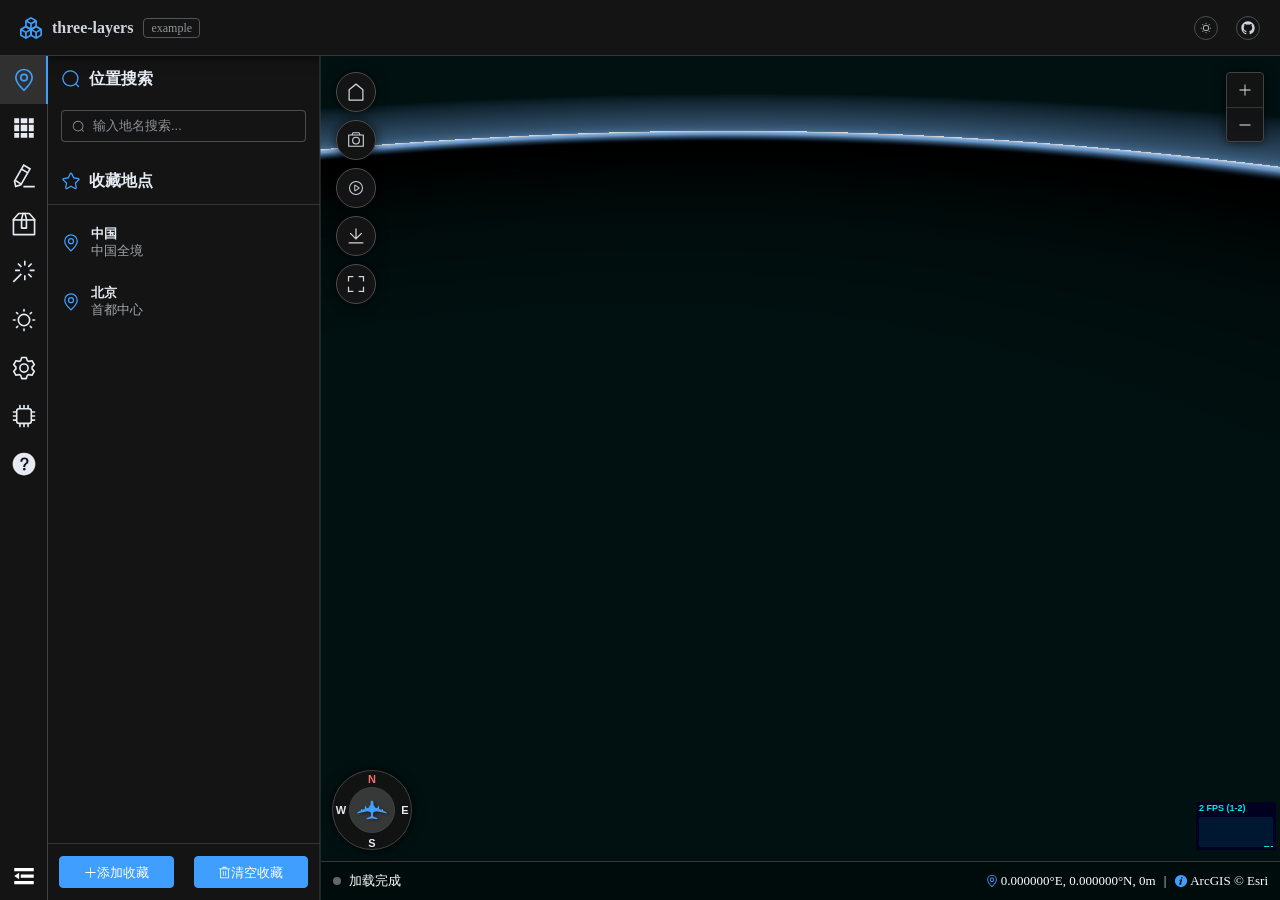
==== commit d4154053: "-" ====
--- a/three-layer-examples/index.html
+++ b/three-layer-examples/index.html
@@ -4,12 +4,12 @@
 		<meta charset="UTF-8" />
 		<meta
 			name="viewport"
-			content="width=device-width, initial-scale=1.0, user-scalable=no"
+			content="width=device-width, initial-scale=1.0"
 		/>
 		<title>three-tile example</title>
 		<link rel="icon" href="./favicon.svg" type="image/svg+xml" />
-		<script type="module" crossorigin src="./assets/main-Do5Y2NlN.js"></script>
-		<link rel="stylesheet" crossorigin href="./assets/main-Biqei2fY.css">
+		<script type="module" crossorigin src="./assets/main-CMCnzdyn.js"></script>
+		<link rel="stylesheet" crossorigin href="./assets/main-CBusL681.css">
 	</head>
 	<body>
 		<div id="app"></div>
--- a/three-layer-examples/assets/main-CBusL681.css
+++ b/three-layer-examples/assets/main-CBusL681.css
@@ -0,0 +1 @@
+:root{--el-color-white:#fff;--el-color-black:#000;--el-color-primary-rgb:64, 158, 255;--el-color-success-rgb:103, 194, 58;--el-color-warning-rgb:230, 162, 60;--el-color-danger-rgb:245, 108, 108;--el-color-error-rgb:245, 108, 108;--el-color-info-rgb:144, 147, 153;--el-font-size-extra-large:20px;--el-font-size-large:18px;--el-font-size-medium:16px;--el-font-size-base:14px;--el-font-size-small:13px;--el-font-size-extra-small:12px;--el-font-family:"Helvetica Neue", Helvetica, "PingFang SC", "Hiragino Sans GB", "Microsoft YaHei", "微软雅黑", Arial, sans-serif;--el-font-weight-primary:500;--el-font-line-height-primary:24px;--el-index-normal:1;--el-index-top:1000;--el-index-popper:2000;--el-border-radius-base:4px;--el-border-radius-small:2px;--el-border-radius-round:20px;--el-border-radius-circle:100%;--el-transition-duration:.3s;--el-transition-duration-fast:.2s;--el-transition-function-ease-in-out-bezier:cubic-bezier(.645, .045, .355, 1);--el-transition-function-fast-bezier:cubic-bezier(.23, 1, .32, 1);--el-transition-all:all var(--el-transition-duration) var(--el-transition-function-ease-in-out-bezier);--el-transition-fade:opacity var(--el-transition-duration) var(--el-transition-function-fast-bezier);--el-transition-md-fade:transform var(--el-transition-duration) var(--el-transition-function-fast-bezier), opacity var(--el-transition-duration) var(--el-transition-function-fast-bezier);--el-transition-fade-linear:opacity var(--el-transition-duration-fast) linear;--el-transition-border:border-color var(--el-transition-duration-fast) var(--el-transition-function-ease-in-out-bezier);--el-transition-box-shadow:box-shadow var(--el-transition-duration-fast) var(--el-transition-function-ease-in-out-bezier);--el-transition-color:color var(--el-transition-duration-fast) var(--el-transition-function-ease-in-out-bezier);--el-component-size-large:40px;--el-component-size:32px;--el-component-size-small:24px;--lightningcss-light:initial;--lightningcss-dark: ;color-scheme:light;--el-color-primary:#409eff;--el-color-primary-light-3:#79bbff;--el-color-primary-light-5:#a0cfff;--el-color-primary-light-7:#c6e2ff;--el-color-primary-light-8:#d9ecff;--el-color-primary-light-9:#ecf5ff;--el-color-primary-dark-2:#337ecc;--el-color-success:#67c23a;--el-color-success-light-3:#95d475;--el-color-success-light-5:#b3e19d;--el-color-success-light-7:#d1edc4;--el-color-success-light-8:#e1f3d8;--el-color-success-light-9:#f0f9eb;--el-color-success-dark-2:#529b2e;--el-color-warning:#e6a23c;--el-color-warning-light-3:#eebe77;--el-color-warning-light-5:#f3d19e;--el-color-warning-light-7:#f8e3c5;--el-color-warning-light-8:#faecd8;--el-color-warning-light-9:#fdf6ec;--el-color-warning-dark-2:#b88230;--el-color-danger:#f56c6c;--el-color-danger-light-3:#f89898;--el-color-danger-light-5:#fab6b6;--el-color-danger-light-7:#fcd3d3;--el-color-danger-light-8:#fde2e2;--el-color-danger-light-9:#fef0f0;--el-color-danger-dark-2:#c45656;--el-color-error:#f56c6c;--el-color-error-light-3:#f89898;--el-color-error-light-5:#fab6b6;--el-color-error-light-7:#fcd3d3;--el-color-error-light-8:#fde2e2;--el-color-error-light-9:#fef0f0;--el-color-error-dark-2:#c45656;--el-color-info:#909399;--el-color-info-light-3:#b1b3b8;--el-color-info-light-5:#c8c9cc;--el-color-info-light-7:#dedfe0;--el-color-info-light-8:#e9e9eb;--el-color-info-light-9:#f4f4f5;--el-color-info-dark-2:#73767a;--el-bg-color:#fff;--el-bg-color-page:#f2f3f5;--el-bg-color-overlay:#fff;--el-text-color-primary:#303133;--el-text-color-regular:#606266;--el-text-color-secondary:#909399;--el-text-color-placeholder:#a8abb2;--el-text-color-disabled:#c0c4cc;--el-border-color:#dcdfe6;--el-border-color-light:#e4e7ed;--el-border-color-lighter:#ebeef5;--el-border-color-extra-light:#f2f6fc;--el-border-color-dark:#d4d7de;--el-border-color-darker:#cdd0d6;--el-fill-color:#f0f2f5;--el-fill-color-light:#f5f7fa;--el-fill-color-lighter:#fafafa;--el-fill-color-extra-light:#fafcff;--el-fill-color-dark:#ebedf0;--el-fill-color-darker:#e6e8eb;--el-fill-color-blank:#fff;--el-box-shadow:0px 12px 32px 4px #0000000a, 0px 8px 20px #00000014;--el-box-shadow-light:0px 0px 12px #0000001f;--el-box-shadow-lighter:0px 0px 6px #0000001f;--el-box-shadow-dark:0px 16px 48px 16px #00000014, 0px 12px 32px #0000001f, 0px 8px 16px -8px #00000029;--el-disabled-bg-color:var(--el-fill-color-light);--el-disabled-text-color:var(--el-text-color-placeholder);--el-disabled-border-color:var(--el-border-color-light);--el-overlay-color:#000c;--el-overlay-color-light:#000000b3;--el-overlay-color-lighter:#00000080;--el-mask-color:#ffffffe6;--el-mask-color-extra-light:#ffffff4d;--el-border-width:1px;--el-border-style:solid;--el-border-color-hover:var(--el-text-color-disabled);--el-border:var(--el-border-width) var(--el-border-style) var(--el-border-color);--el-svg-monochrome-grey:var(--el-border-color)}.fade-in-linear-enter-active,.fade-in-linear-leave-active{transition:var(--el-transition-fade-linear)}.fade-in-linear-enter-from,.fade-in-linear-leave-to{opacity:0}.el-fade-in-linear-enter-active,.el-fade-in-linear-leave-active{transition:var(--el-transition-fade-linear)}.el-fade-in-linear-enter-from,.el-fade-in-linear-leave-to{opacity:0}.el-fade-in-enter-active,.el-fade-in-leave-active{transition:all var(--el-transition-duration) cubic-bezier(.55,0,.1,1)}.el-fade-in-enter-from,.el-fade-in-leave-active{opacity:0}.el-zoom-in-center-enter-active,.el-zoom-in-center-leave-active{transition:all var(--el-transition-duration) cubic-bezier(.55,0,.1,1)}.el-zoom-in-center-enter-from,.el-zoom-in-center-leave-active{opacity:0;transform:scaleX(0)}.el-zoom-in-top-enter-active,.el-zoom-in-top-leave-active{opacity:1;transition:var(--el-transition-md-fade);transform-origin:top;transform:scaleY(1)}.el-zoom-in-top-enter-active[data-popper-placement^=top],.el-zoom-in-top-leave-active[data-popper-placement^=top]{transform-origin:bottom}.el-zoom-in-top-enter-from,.el-zoom-in-top-leave-active{opacity:0;transform:scaleY(0)}.el-zoom-in-bottom-enter-active,.el-zoom-in-bottom-leave-active{opacity:1;transition:var(--el-transition-md-fade);transform-origin:bottom;transform:scaleY(1)}.el-zoom-in-bottom-enter-from,.el-zoom-in-bottom-leave-active{opacity:0;transform:scaleY(0)}.el-zoom-in-left-enter-active,.el-zoom-in-left-leave-active{opacity:1;transition:var(--el-transition-md-fade);transform-origin:0 0;transform:scale(1)}.el-zoom-in-left-enter-from,.el-zoom-in-left-leave-active{opacity:0;transform:scale(.45)}.collapse-transition{transition:var(--el-transition-duration) height ease-in-out,var(--el-transition-duration) padding-top ease-in-out,var(--el-transition-duration) padding-bottom ease-in-out}.el-collapse-transition-leave-active,.el-collapse-transition-enter-active{transition:var(--el-transition-duration) max-height ease-in-out,var(--el-transition-duration) padding-top ease-in-out,var(--el-transition-duration) padding-bottom ease-in-out}.horizontal-collapse-transition{transition:var(--el-transition-duration) width ease-in-out,var(--el-transition-duration) padding-left ease-in-out,var(--el-transition-duration) padding-right ease-in-out}.el-list-enter-active,.el-list-leave-active{transition:all 1s}.el-list-enter-from,.el-list-leave-to{opacity:0;transform:translateY(-30px)}.el-list-leave-active{position:absolute!important}.el-opacity-transition{transition:opacity var(--el-transition-duration) cubic-bezier(.55,0,.1,1)}.el-icon--right{margin-left:5px}.el-icon--left{margin-right:5px}@keyframes rotating{0%{transform:rotate(0)}to{transform:rotate(360deg)}}.el-icon{--color:inherit;fill:currentColor;width:1em;height:1em;color:var(--color);line-height:1em;font-size:inherit;justify-content:center;align-items:center;display:inline-flex;position:relative}.el-icon.is-loading{animation:2s linear infinite rotating}.el-icon svg{width:1em;height:1em}.el-affix--fixed{position:fixed}.el-alert{--el-alert-padding:8px 16px;--el-alert-border-radius-base:var(--el-border-radius-base);--el-alert-title-font-size:14px;--el-alert-title-with-description-font-size:16px;--el-alert-description-font-size:14px;--el-alert-close-font-size:16px;--el-alert-close-customed-font-size:14px;--el-alert-icon-size:16px;--el-alert-icon-large-size:28px;width:100%;padding:var(--el-alert-padding);box-sizing:border-box;border-radius:var(--el-alert-border-radius-base);background-color:var(--el-color-white);opacity:1;transition:opacity var(--el-transition-duration-fast);align-items:center;margin:0;display:flex;position:relative;overflow:hidden}.el-alert.is-light .el-alert__close-btn{color:var(--el-text-color-placeholder)}.el-alert.is-dark .el-alert__close-btn,.el-alert.is-dark .el-alert__description{color:var(--el-color-white)}.el-alert.is-center{justify-content:center}.el-alert--primary{--el-alert-bg-color:var(--el-color-primary-light-9)}.el-alert--primary.is-light{background-color:var(--el-alert-bg-color);color:var(--el-color-primary)}.el-alert--primary.is-light .el-alert__description{color:var(--el-color-primary)}.el-alert--primary.is-dark{background-color:var(--el-color-primary);color:var(--el-color-white)}.el-alert--success{--el-alert-bg-color:var(--el-color-success-light-9)}.el-alert--success.is-light{background-color:var(--el-alert-bg-color);color:var(--el-color-success)}.el-alert--success.is-light .el-alert__description{color:var(--el-color-success)}.el-alert--success.is-dark{background-color:var(--el-color-success);color:var(--el-color-white)}.el-alert--info{--el-alert-bg-color:var(--el-color-info-light-9)}.el-alert--info.is-light{background-color:var(--el-alert-bg-color);color:var(--el-color-info)}.el-alert--info.is-light .el-alert__description{color:var(--el-color-info)}.el-alert--info.is-dark{background-color:var(--el-color-info);color:var(--el-color-white)}.el-alert--warning{--el-alert-bg-color:var(--el-color-warning-light-9)}.el-alert--warning.is-light{background-color:var(--el-alert-bg-color);color:var(--el-color-warning)}.el-alert--warning.is-light .el-alert__description{color:var(--el-color-warning)}.el-alert--warning.is-dark{background-color:var(--el-color-warning);color:var(--el-color-white)}.el-alert--error{--el-alert-bg-color:var(--el-color-error-light-9)}.el-alert--error.is-light{background-color:var(--el-alert-bg-color);color:var(--el-color-error)}.el-alert--error.is-light .el-alert__description{color:var(--el-color-error)}.el-alert--error.is-dark{background-color:var(--el-color-error);color:var(--el-color-white)}.el-alert__content{flex-direction:column;gap:4px;display:flex}.el-alert .el-alert__icon{font-size:var(--el-alert-icon-size);width:var(--el-alert-icon-size);margin-right:8px}.el-alert .el-alert__icon.is-big{font-size:var(--el-alert-icon-large-size);width:var(--el-alert-icon-large-size);margin-right:12px}.el-alert__title{font-size:var(--el-alert-title-font-size);line-height:24px}.el-alert__title.with-description{font-size:var(--el-alert-title-with-description-font-size)}.el-alert .el-alert__description{font-size:var(--el-alert-description-font-size);margin:0}.el-alert .el-alert__close-btn{font-size:var(--el-alert-close-font-size);opacity:1;cursor:pointer;position:absolute;top:12px;right:16px}.el-alert .el-alert__close-btn.is-customed{font-style:normal;font-size:var(--el-alert-close-customed-font-size);line-height:24px;top:8px}.el-alert-fade-enter-from,.el-alert-fade-leave-active{opacity:0}.el-aside{box-sizing:border-box;width:var(--el-aside-width,300px);flex-shrink:0;overflow:auto}.el-autocomplete{--el-input-text-color:var(--el-text-color-regular);--el-input-border:var(--el-border);--el-input-hover-border:var(--el-border-color-hover);--el-input-focus-border:var(--el-color-primary);--el-input-transparent-border:0 0 0 1px transparent inset;--el-input-border-color:var(--el-border-color);--el-input-border-radius:var(--el-border-radius-base);--el-input-bg-color:var(--el-fill-color-blank);--el-input-icon-color:var(--el-text-color-placeholder);--el-input-placeholder-color:var(--el-text-color-placeholder);--el-input-hover-border-color:var(--el-border-color-hover);--el-input-clear-hover-color:var(--el-text-color-secondary);--el-input-focus-border-color:var(--el-color-primary);--el-input-width:100%;width:var(--el-input-width);display:inline-block;position:relative}.el-autocomplete__popper.el-popper{background:var(--el-bg-color-overlay);border:1px solid var(--el-border-color-light);box-shadow:var(--el-box-shadow-light)}.el-autocomplete__popper.el-popper .el-popper__arrow:before{border:1px solid var(--el-border-color-light)}.el-autocomplete__popper.el-popper[data-popper-placement^=top] .el-popper__arrow:before{border-top-color:#0000;border-left-color:#0000}.el-autocomplete__popper.el-popper[data-popper-placement^=bottom] .el-popper__arrow:before{border-bottom-color:#0000;border-right-color:#0000}.el-autocomplete__popper.el-popper[data-popper-placement^=left] .el-popper__arrow:before{border-bottom-color:#0000;border-left-color:#0000}.el-autocomplete__popper.el-popper[data-popper-placement^=right] .el-popper__arrow:before{border-top-color:#0000;border-right-color:#0000}.el-autocomplete-suggestion{border-radius:var(--el-border-radius-base);box-sizing:border-box}.el-autocomplete-suggestion__header{border-bottom:1px solid var(--el-border-color-lighter);padding:10px}.el-autocomplete-suggestion__footer{border-top:1px solid var(--el-border-color-lighter);padding:10px}.el-autocomplete-suggestion__wrap{box-sizing:border-box;max-height:280px;padding:10px 0}.el-autocomplete-suggestion__list{margin:0;padding:0}.el-autocomplete-suggestion li{cursor:pointer;color:var(--el-text-color-regular);line-height:34px;font-size:var(--el-font-size-base);text-align:left;text-overflow:ellipsis;white-space:nowrap;margin:0;padding:0 20px;list-style:none;overflow:hidden}.el-autocomplete-suggestion li:hover,.el-autocomplete-suggestion li.highlighted{background-color:var(--el-fill-color-light)}.el-autocomplete-suggestion li.divider{border-top:1px solid var(--el-color-black);margin-top:6px}.el-autocomplete-suggestion li.divider:last-child{margin-bottom:-6px}.el-autocomplete-suggestion.is-loading li{cursor:default;height:100px;color:var(--el-text-color-secondary);justify-content:center;align-items:center;font-size:20px;display:flex}.el-autocomplete-suggestion.is-loading li:hover{background-color:var(--el-bg-color-overlay)}.el-avatar{--el-avatar-text-color:var(--el-color-white);--el-avatar-bg-color:var(--el-text-color-disabled);--el-avatar-text-size:14px;--el-avatar-icon-size:18px;--el-avatar-border-radius:var(--el-border-radius-base);--el-avatar-size-large:56px;--el-avatar-size:40px;--el-avatar-size-small:24px;box-sizing:border-box;text-align:center;color:var(--el-avatar-text-color);background:var(--el-avatar-bg-color);width:var(--el-avatar-size);height:var(--el-avatar-size);font-size:var(--el-avatar-text-size);outline:none;justify-content:center;align-items:center;display:inline-flex;overflow:hidden}.el-avatar>img{width:100%;height:100%;display:block}.el-avatar--circle{border-radius:50%}.el-avatar--square{border-radius:var(--el-avatar-border-radius)}.el-avatar--icon{font-size:var(--el-avatar-icon-size)}.el-avatar--small{--el-avatar-size:24px}.el-avatar--large{--el-avatar-size:56px}.el-avatar-group{--el-avatar-group-item-gap:-8px;--el-avatar-group-collapse-item-gap:4px;display:inline-flex}.el-avatar-group .el-avatar{border:1px solid var(--el-border-color-extra-light)}.el-avatar-group .el-avatar:not(:first-child){margin-left:var(--el-avatar-group-item-gap)}.el-avatar-group__collapse-avatars{--el-avatar-group-item-gap:-8px;--el-avatar-group-collapse-item-gap:4px}.el-avatar-group__collapse-avatars .el-avatar:not(:first-child){margin-left:var(--el-avatar-group-collapse-item-gap)}.el-backtop{--el-backtop-bg-color:var(--el-bg-color-overlay);--el-backtop-text-color:var(--el-color-primary);--el-backtop-hover-bg-color:var(--el-border-color-extra-light);background-color:var(--el-backtop-bg-color);width:40px;height:40px;color:var(--el-backtop-text-color);box-shadow:var(--el-box-shadow-lighter);cursor:pointer;z-index:5;border-radius:50%;justify-content:center;align-items:center;font-size:20px;display:flex;position:fixed}.el-backtop:hover{background-color:var(--el-backtop-hover-bg-color)}.el-backtop__icon{font-size:20px}.el-badge{--el-badge-bg-color:var(--el-color-danger);--el-badge-radius:10px;--el-badge-font-size:12px;--el-badge-padding:6px;--el-badge-size:18px;vertical-align:middle;width:-moz-fit-content;width:fit-content;display:inline-block;position:relative}.el-badge__content{background-color:var(--el-badge-bg-color);border-radius:var(--el-badge-radius);color:var(--el-color-white);font-size:var(--el-badge-font-size);height:var(--el-badge-size);padding:0 var(--el-badge-padding);white-space:nowrap;border:1px solid var(--el-bg-color);justify-content:center;align-items:center;display:inline-flex}.el-badge__content.is-fixed{top:0;right:calc(1px + var(--el-badge-size) / 2);z-index:var(--el-index-normal);position:absolute;transform:translateY(-50%)translate(100%)}.el-badge__content.is-fixed.is-dot{right:5px}.el-badge__content.is-dot{border-radius:50%;width:8px;height:8px;padding:0;right:0}.el-badge__content.is-hide-zero{display:none}.el-badge__content--primary{background-color:var(--el-color-primary)}.el-badge__content--success{background-color:var(--el-color-success)}.el-badge__content--warning{background-color:var(--el-color-warning)}.el-badge__content--info{background-color:var(--el-color-info)}.el-badge__content--danger{background-color:var(--el-color-danger)}.el-breadcrumb__separator{color:var(--el-text-color-placeholder);margin:0 9px;font-weight:700}.el-breadcrumb__separator.el-icon{margin:0 6px;font-weight:400}.el-breadcrumb__separator.el-icon svg{vertical-align:middle}.el-breadcrumb__item{float:left;align-items:center;display:inline-flex}.el-breadcrumb__inner{color:var(--el-text-color-regular)}.el-breadcrumb__inner.is-link,.el-breadcrumb__inner a{transition:var(--el-transition-color);color:var(--el-text-color-primary);font-weight:700;text-decoration:none}.el-breadcrumb__inner.is-link:hover,.el-breadcrumb__inner a:hover{color:var(--el-color-primary);cursor:pointer}.el-breadcrumb__item:last-child .el-breadcrumb__inner,.el-breadcrumb__item:last-child .el-breadcrumb__inner:hover,.el-breadcrumb__item:last-child .el-breadcrumb__inner a,.el-breadcrumb__item:last-child .el-breadcrumb__inner a:hover{color:var(--el-text-color-regular);cursor:text;font-weight:400}.el-breadcrumb__item:last-child .el-breadcrumb__separator{display:none}.el-breadcrumb{font-size:14px;line-height:1}.el-breadcrumb:before,.el-breadcrumb:after{content:"";display:table}.el-breadcrumb:after{clear:both}.el-button-group>.el-button+.el-button{margin-left:0}.el-button-group>.el-button:first-child:last-child{border-top-right-radius:var(--el-border-radius-base);border-bottom-right-radius:var(--el-border-radius-base);border-top-left-radius:var(--el-border-radius-base);border-bottom-left-radius:var(--el-border-radius-base)}.el-button-group>.el-button:first-child:last-child.is-round{border-radius:var(--el-border-radius-round)}.el-button-group>.el-button:first-child:last-child.is-circle{border-radius:50%}.el-button-group>.el-button:not(:first-child):not(:last-child){border-radius:0}.el-button-group>.el-button:hover,.el-button-group>.el-button:focus,.el-button-group>.el-button:active,.el-button-group>.el-button.is-active{z-index:1}.el-button-group--horizontal{vertical-align:middle;display:inline-block}.el-button-group--horizontal:before,.el-button-group--horizontal:after{content:"";display:table}.el-button-group--horizontal:after{clear:both}.el-button-group--horizontal>.el-button{float:left;position:relative}.el-button-group--horizontal>.el-button:first-child{border-top-right-radius:0;border-bottom-right-radius:0}.el-button-group--horizontal>.el-button:last-child{border-top-left-radius:0;border-bottom-left-radius:0}.el-button-group--horizontal>.el-button:not(:last-child){margin-right:-1px}.el-button-group--horizontal .el-button--primary:first-child{border-right-color:var(--el-button-divide-border-color)}.el-button-group--horizontal .el-button--primary:last-child{border-left-color:var(--el-button-divide-border-color)}.el-button-group--horizontal .el-button--primary:not(:first-child):not(:last-child){border-left-color:var(--el-button-divide-border-color);border-right-color:var(--el-button-divide-border-color)}.el-button-group--horizontal .el-button--success:first-child{border-right-color:var(--el-button-divide-border-color)}.el-button-group--horizontal .el-button--success:last-child{border-left-color:var(--el-button-divide-border-color)}.el-button-group--horizontal .el-button--success:not(:first-child):not(:last-child){border-left-color:var(--el-button-divide-border-color);border-right-color:var(--el-button-divide-border-color)}.el-button-group--horizontal .el-button--warning:first-child{border-right-color:var(--el-button-divide-border-color)}.el-button-group--horizontal .el-button--warning:last-child{border-left-color:var(--el-button-divide-border-color)}.el-button-group--horizontal .el-button--warning:not(:first-child):not(:last-child){border-left-color:var(--el-button-divide-border-color);border-right-color:var(--el-button-divide-border-color)}.el-button-group--horizontal .el-button--danger:first-child{border-right-color:var(--el-button-divide-border-color)}.el-button-group--horizontal .el-button--danger:last-child{border-left-color:var(--el-button-divide-border-color)}.el-button-group--horizontal .el-button--danger:not(:first-child):not(:last-child){border-left-color:var(--el-button-divide-border-color);border-right-color:var(--el-button-divide-border-color)}.el-button-group--horizontal .el-button--info:first-child{border-right-color:var(--el-button-divide-border-color)}.el-button-group--horizontal .el-button--info:last-child{border-left-color:var(--el-button-divide-border-color)}.el-button-group--horizontal .el-button--info:not(:first-child):not(:last-child){border-left-color:var(--el-button-divide-border-color);border-right-color:var(--el-button-divide-border-color)}.el-button-group--horizontal>.el-dropdown>.el-button{border-left-color:var(--el-button-divide-border-color);border-top-left-radius:0;border-bottom-left-radius:0}.el-button-group--vertical{flex-direction:column;align-items:stretch;display:inline-flex}.el-button-group--vertical>.el-button{margin-top:-1px}.el-button-group--vertical>.el-button:first-child{border-bottom-right-radius:0;border-bottom-left-radius:0}.el-button-group--vertical>.el-button:last-child{border-top-left-radius:0;border-top-right-radius:0}.el-button-group--vertical>.el-dropdown{margin-top:-1px}.el-button-group--vertical>.el-dropdown>.el-button{border-left-color:var(--el-button-divide-border-color);border-top-left-radius:0;border-top-right-radius:0}.el-button-group--vertical .el-button--primary:first-child{border-bottom-color:var(--el-button-divide-border-color)}.el-button-group--vertical .el-button--primary:last-child{border-top-color:var(--el-button-divide-border-color)}.el-button-group--vertical .el-button--primary:not(:first-child):not(:last-child){border-top-color:var(--el-button-divide-border-color);border-bottom-color:var(--el-button-divide-border-color)}.el-button-group--vertical .el-button--success:first-child{border-bottom-color:var(--el-button-divide-border-color)}.el-button-group--vertical .el-button--success:last-child{border-top-color:var(--el-button-divide-border-color)}.el-button-group--vertical .el-button--success:not(:first-child):not(:last-child){border-top-color:var(--el-button-divide-border-color);border-bottom-color:var(--el-button-divide-border-color)}.el-button-group--vertical .el-button--warning:first-child{border-bottom-color:var(--el-button-divide-border-color)}.el-button-group--vertical .el-button--warning:last-child{border-top-color:var(--el-button-divide-border-color)}.el-button-group--vertical .el-button--warning:not(:first-child):not(:last-child){border-top-color:var(--el-button-divide-border-color);border-bottom-color:var(--el-button-divide-border-color)}.el-button-group--vertical .el-button--danger:first-child{border-bottom-color:var(--el-button-divide-border-color)}.el-button-group--vertical .el-button--danger:last-child{border-top-color:var(--el-button-divide-border-color)}.el-button-group--vertical .el-button--danger:not(:first-child):not(:last-child){border-top-color:var(--el-button-divide-border-color);border-bottom-color:var(--el-button-divide-border-color)}.el-button-group--vertical .el-button--info:first-child{border-bottom-color:var(--el-button-divide-border-color)}.el-button-group--vertical .el-button--info:last-child{border-top-color:var(--el-button-divide-border-color)}.el-button-group--vertical .el-button--info:not(:first-child):not(:last-child){border-top-color:var(--el-button-divide-border-color);border-bottom-color:var(--el-button-divide-border-color)}.el-button{--el-button-font-weight:var(--el-font-weight-primary);--el-button-border-color:var(--el-border-color);--el-button-bg-color:var(--el-fill-color-blank);--el-button-text-color:var(--el-text-color-regular);--el-button-disabled-text-color:var(--el-disabled-text-color);--el-button-disabled-bg-color:var(--el-fill-color-blank);--el-button-disabled-border-color:var(--el-border-color-light);--el-button-divide-border-color:#ffffff80;--el-button-hover-text-color:var(--el-color-primary);--el-button-hover-bg-color:var(--el-color-primary-light-9);--el-button-hover-border-color:var(--el-color-primary-light-7);--el-button-active-text-color:var(--el-button-hover-text-color);--el-button-active-border-color:var(--el-color-primary);--el-button-active-bg-color:var(--el-button-hover-bg-color);--el-button-outline-color:var(--el-color-primary-light-5);--el-button-hover-link-text-color:var(--el-text-color-secondary);--el-button-active-color:var(--el-text-color-primary);white-space:nowrap;cursor:pointer;height:32px;color:var(--el-button-text-color);text-align:center;box-sizing:border-box;line-height:1;font-weight:var(--el-button-font-weight);-webkit-user-select:none;user-select:none;vertical-align:middle;-webkit-appearance:none;background-color:var(--el-button-bg-color);border:var(--el-border);border-color:var(--el-button-border-color);outline:none;justify-content:center;align-items:center;transition:all .1s;display:inline-flex}.el-button:hover{color:var(--el-button-hover-text-color);border-color:var(--el-button-hover-border-color);background-color:var(--el-button-hover-bg-color);outline:none}.el-button:active{color:var(--el-button-active-text-color);border-color:var(--el-button-active-border-color);background-color:var(--el-button-active-bg-color);outline:none}.el-button:focus-visible{outline:2px solid var(--el-button-outline-color);outline-offset:1px;transition:outline-offset,outline}.el-button>span{align-items:center;display:inline-flex}.el-button+.el-button{margin-left:12px}.el-button{font-size:var(--el-font-size-base);border-radius:var(--el-border-radius-base);padding:8px 15px}.el-button.is-round{padding:8px 15px}.el-button::-moz-focus-inner{border:0}.el-button [class*=el-icon]+span{margin-left:6px}.el-button [class*=el-icon] svg{vertical-align:bottom}.el-button.is-plain{--el-button-hover-text-color:var(--el-color-primary);--el-button-hover-bg-color:var(--el-fill-color-blank);--el-button-hover-border-color:var(--el-color-primary)}.el-button.is-active{color:var(--el-button-active-text-color);border-color:var(--el-button-active-border-color);background-color:var(--el-button-active-bg-color);outline:none}.el-button.is-disabled,.el-button.is-disabled:hover{color:var(--el-button-disabled-text-color);cursor:not-allowed;background-image:none;background-color:var(--el-button-disabled-bg-color);border-color:var(--el-button-disabled-border-color)}.el-button.is-loading{pointer-events:none;position:relative}.el-button.is-loading:before{z-index:1;pointer-events:none;content:"";border-radius:inherit;background-color:var(--el-mask-color-extra-light);position:absolute;top:-1px;bottom:-1px;left:-1px;right:-1px}.el-button.is-round{border-radius:var(--el-border-radius-round)}.el-button.is-dashed{--el-button-hover-text-color:var(--el-color-primary);--el-button-hover-bg-color:var(--el-fill-color-blank);--el-button-hover-border-color:var(--el-color-primary);border-style:dashed}.el-button.is-circle{border-radius:50%;width:32px;padding:8px}.el-button.is-text{color:var(--el-button-text-color);background-color:#0000;border:0 solid #0000}.el-button.is-text.is-disabled{color:var(--el-button-disabled-text-color);background-color:#0000!important}.el-button.is-text:not(.is-disabled):hover{background-color:var(--el-fill-color-light)}.el-button.is-text:not(.is-disabled):focus-visible{outline:2px solid var(--el-button-outline-color);outline-offset:1px;transition:outline-offset,outline}.el-button.is-text:not(.is-disabled):active{background-color:var(--el-fill-color)}.el-button.is-text:not(.is-disabled).is-has-bg{background-color:var(--el-fill-color-light)}.el-button.is-text:not(.is-disabled).is-has-bg:hover{background-color:var(--el-fill-color)}.el-button.is-text:not(.is-disabled).is-has-bg:active{background-color:var(--el-fill-color-dark)}.el-button__text--expand{letter-spacing:.3em;margin-right:-.3em}.el-button.is-link{color:var(--el-button-text-color);background:0 0;border-color:#0000;height:auto;padding:2px}.el-button.is-link:hover{color:var(--el-button-hover-link-text-color)}.el-button.is-link.is-disabled{color:var(--el-button-disabled-text-color);background-color:#0000!important;border-color:#0000!important}.el-button.is-link:not(.is-disabled):hover{background-color:#0000;border-color:#0000}.el-button.is-link:not(.is-disabled):active{color:var(--el-button-active-color);background-color:#0000;border-color:#0000}.el-button--text{color:var(--el-color-primary);background:0 0;border-color:#0000;padding-left:0;padding-right:0}.el-button--text.is-disabled{color:var(--el-button-disabled-text-color);background-color:#0000!important;border-color:#0000!important}.el-button--text:not(.is-disabled):hover{color:var(--el-color-primary-light-3);background-color:#0000;border-color:#0000}.el-button--text:not(.is-disabled):active{color:var(--el-color-primary-dark-2);background-color:#0000;border-color:#0000}.el-button__link--expand{letter-spacing:.3em;margin-right:-.3em}.el-button--primary{--el-button-text-color:var(--el-color-white);--el-button-bg-color:var(--el-color-primary);--el-button-border-color:var(--el-color-primary);--el-button-outline-color:var(--el-color-primary-light-5);--el-button-active-color:var(--el-color-primary-dark-2);--el-button-hover-text-color:var(--el-color-white);--el-button-hover-link-text-color:var(--el-color-primary-light-5);--el-button-hover-bg-color:var(--el-color-primary-light-3);--el-button-hover-border-color:var(--el-color-primary-light-3);--el-button-active-bg-color:var(--el-color-primary-dark-2);--el-button-active-border-color:var(--el-color-primary-dark-2);--el-button-disabled-text-color:var(--el-color-white);--el-button-disabled-bg-color:var(--el-color-primary-light-5);--el-button-disabled-border-color:var(--el-color-primary-light-5)}.el-button--primary.is-plain,.el-button--primary.is-text,.el-button--primary.is-link{--el-button-text-color:var(--el-color-primary);--el-button-bg-color:var(--el-color-primary-light-9);--el-button-border-color:var(--el-color-primary-light-5);--el-button-hover-text-color:var(--el-color-white);--el-button-hover-bg-color:var(--el-color-primary);--el-button-hover-border-color:var(--el-color-primary);--el-button-active-text-color:var(--el-color-white)}.el-button--primary.is-plain.is-disabled,.el-button--primary.is-plain.is-disabled:hover,.el-button--primary.is-plain.is-disabled:focus,.el-button--primary.is-plain.is-disabled:active,.el-button--primary.is-text.is-disabled,.el-button--primary.is-text.is-disabled:hover,.el-button--primary.is-text.is-disabled:focus,.el-button--primary.is-text.is-disabled:active,.el-button--primary.is-link.is-disabled,.el-button--primary.is-link.is-disabled:hover,.el-button--primary.is-link.is-disabled:focus,.el-button--primary.is-link.is-disabled:active{color:var(--el-color-primary-light-5);background-color:var(--el-color-primary-light-9);border-color:var(--el-color-primary-light-8)}.el-button--primary.is-dashed{--el-button-text-color:var(--el-color-primary);--el-button-bg-color:var(--el-color-primary-light-9);--el-button-border-color:var(--el-color-primary-light-5);--el-button-hover-text-color:var(--el-color-primary);--el-button-hover-bg-color:var(--el-color-primary-light-9);--el-button-hover-border-color:var(--el-color-primary-light-3);--el-button-active-text-color:var(--el-color-primary-dark-2);--el-button-active-bg-color:var(--el-color-primary-light-9);--el-button-active-border-color:var(--el-color-primary-dark-2)}.el-button--primary.is-dashed.is-disabled,.el-button--primary.is-dashed.is-disabled:hover,.el-button--primary.is-dashed.is-disabled:focus,.el-button--primary.is-dashed.is-disabled:active{color:var(--el-color-primary-light-5);background-color:var(--el-color-primary-light-9);border-color:var(--el-color-primary-light-8)}.el-button--success{--el-button-text-color:var(--el-color-white);--el-button-bg-color:var(--el-color-success);--el-button-border-color:var(--el-color-success);--el-button-outline-color:var(--el-color-success-light-5);--el-button-active-color:var(--el-color-success-dark-2);--el-button-hover-text-color:var(--el-color-white);--el-button-hover-link-text-color:var(--el-color-success-light-5);--el-button-hover-bg-color:var(--el-color-success-light-3);--el-button-hover-border-color:var(--el-color-success-light-3);--el-button-active-bg-color:var(--el-color-success-dark-2);--el-button-active-border-color:var(--el-color-success-dark-2);--el-button-disabled-text-color:var(--el-color-white);--el-button-disabled-bg-color:var(--el-color-success-light-5);--el-button-disabled-border-color:var(--el-color-success-light-5)}.el-button--success.is-plain,.el-button--success.is-text,.el-button--success.is-link{--el-button-text-color:var(--el-color-success);--el-button-bg-color:var(--el-color-success-light-9);--el-button-border-color:var(--el-color-success-light-5);--el-button-hover-text-color:var(--el-color-white);--el-button-hover-bg-color:var(--el-color-success);--el-button-hover-border-color:var(--el-color-success);--el-button-active-text-color:var(--el-color-white)}.el-button--success.is-plain.is-disabled,.el-button--success.is-plain.is-disabled:hover,.el-button--success.is-plain.is-disabled:focus,.el-button--success.is-plain.is-disabled:active,.el-button--success.is-text.is-disabled,.el-button--success.is-text.is-disabled:hover,.el-button--success.is-text.is-disabled:focus,.el-button--success.is-text.is-disabled:active,.el-button--success.is-link.is-disabled,.el-button--success.is-link.is-disabled:hover,.el-button--success.is-link.is-disabled:focus,.el-button--success.is-link.is-disabled:active{color:var(--el-color-success-light-5);background-color:var(--el-color-success-light-9);border-color:var(--el-color-success-light-8)}.el-button--success.is-dashed{--el-button-text-color:var(--el-color-success);--el-button-bg-color:var(--el-color-success-light-9);--el-button-border-color:var(--el-color-success-light-5);--el-button-hover-text-color:var(--el-color-success);--el-button-hover-bg-color:var(--el-color-success-light-9);--el-button-hover-border-color:var(--el-color-success-light-3);--el-button-active-text-color:var(--el-color-success-dark-2);--el-button-active-bg-color:var(--el-color-success-light-9);--el-button-active-border-color:var(--el-color-success-dark-2)}.el-button--success.is-dashed.is-disabled,.el-button--success.is-dashed.is-disabled:hover,.el-button--success.is-dashed.is-disabled:focus,.el-button--success.is-dashed.is-disabled:active{color:var(--el-color-success-light-5);background-color:var(--el-color-success-light-9);border-color:var(--el-color-success-light-8)}.el-button--warning{--el-button-text-color:var(--el-color-white);--el-button-bg-color:var(--el-color-warning);--el-button-border-color:var(--el-color-warning);--el-button-outline-color:var(--el-color-warning-light-5);--el-button-active-color:var(--el-color-warning-dark-2);--el-button-hover-text-color:var(--el-color-white);--el-button-hover-link-text-color:var(--el-color-warning-light-5);--el-button-hover-bg-color:var(--el-color-warning-light-3);--el-button-hover-border-color:var(--el-color-warning-light-3);--el-button-active-bg-color:var(--el-color-warning-dark-2);--el-button-active-border-color:var(--el-color-warning-dark-2);--el-button-disabled-text-color:var(--el-color-white);--el-button-disabled-bg-color:var(--el-color-warning-light-5);--el-button-disabled-border-color:var(--el-color-warning-light-5)}.el-button--warning.is-plain,.el-button--warning.is-text,.el-button--warning.is-link{--el-button-text-color:var(--el-color-warning);--el-button-bg-color:var(--el-color-warning-light-9);--el-button-border-color:var(--el-color-warning-light-5);--el-button-hover-text-color:var(--el-color-white);--el-button-hover-bg-color:var(--el-color-warning);--el-button-hover-border-color:var(--el-color-warning);--el-button-active-text-color:var(--el-color-white)}.el-button--warning.is-plain.is-disabled,.el-button--warning.is-plain.is-disabled:hover,.el-button--warning.is-plain.is-disabled:focus,.el-button--warning.is-plain.is-disabled:active,.el-button--warning.is-text.is-disabled,.el-button--warning.is-text.is-disabled:hover,.el-button--warning.is-text.is-disabled:focus,.el-button--warning.is-text.is-disabled:active,.el-button--warning.is-link.is-disabled,.el-button--warning.is-link.is-disabled:hover,.el-button--warning.is-link.is-disabled:focus,.el-button--warning.is-link.is-disabled:active{color:var(--el-color-warning-light-5);background-color:var(--el-color-warning-light-9);border-color:var(--el-color-warning-light-8)}.el-button--warning.is-dashed{--el-button-text-color:var(--el-color-warning);--el-button-bg-color:var(--el-color-warning-light-9);--el-button-border-color:var(--el-color-warning-light-5);--el-button-hover-text-color:var(--el-color-warning);--el-button-hover-bg-color:var(--el-color-warning-light-9);--el-button-hover-border-color:var(--el-color-warning-light-3);--el-button-active-text-color:var(--el-color-warning-dark-2);--el-button-active-bg-color:var(--el-color-warning-light-9);--el-button-active-border-color:var(--el-color-warning-dark-2)}.el-button--warning.is-dashed.is-disabled,.el-button--warning.is-dashed.is-disabled:hover,.el-button--warning.is-dashed.is-disabled:focus,.el-button--warning.is-dashed.is-disabled:active{color:var(--el-color-warning-light-5);background-color:var(--el-color-warning-light-9);border-color:var(--el-color-warning-light-8)}.el-button--danger{--el-button-text-color:var(--el-color-white);--el-button-bg-color:var(--el-color-danger);--el-button-border-color:var(--el-color-danger);--el-button-outline-color:var(--el-color-danger-light-5);--el-button-active-color:var(--el-color-danger-dark-2);--el-button-hover-text-color:var(--el-color-white);--el-button-hover-link-text-color:var(--el-color-danger-light-5);--el-button-hover-bg-color:var(--el-color-danger-light-3);--el-button-hover-border-color:var(--el-color-danger-light-3);--el-button-active-bg-color:var(--el-color-danger-dark-2);--el-button-active-border-color:var(--el-color-danger-dark-2);--el-button-disabled-text-color:var(--el-color-white);--el-button-disabled-bg-color:var(--el-color-danger-light-5);--el-button-disabled-border-color:var(--el-color-danger-light-5)}.el-button--danger.is-plain,.el-button--danger.is-text,.el-button--danger.is-link{--el-button-text-color:var(--el-color-danger);--el-button-bg-color:var(--el-color-danger-light-9);--el-button-border-color:var(--el-color-danger-light-5);--el-button-hover-text-color:var(--el-color-white);--el-button-hover-bg-color:var(--el-color-danger);--el-button-hover-border-color:var(--el-color-danger);--el-button-active-text-color:var(--el-color-white)}.el-button--danger.is-plain.is-disabled,.el-button--danger.is-plain.is-disabled:hover,.el-button--danger.is-plain.is-disabled:focus,.el-button--danger.is-plain.is-disabled:active,.el-button--danger.is-text.is-disabled,.el-button--danger.is-text.is-disabled:hover,.el-button--danger.is-text.is-disabled:focus,.el-button--danger.is-text.is-disabled:active,.el-button--danger.is-link.is-disabled,.el-button--danger.is-link.is-disabled:hover,.el-button--danger.is-link.is-disabled:focus,.el-button--danger.is-link.is-disabled:active{color:var(--el-color-danger-light-5);background-color:var(--el-color-danger-light-9);border-color:var(--el-color-danger-light-8)}.el-button--danger.is-dashed{--el-button-text-color:var(--el-color-danger);--el-button-bg-color:var(--el-color-danger-light-9);--el-button-border-color:var(--el-color-danger-light-5);--el-button-hover-text-color:var(--el-color-danger);--el-button-hover-bg-color:var(--el-color-danger-light-9);--el-button-hover-border-color:var(--el-color-danger-light-3);--el-button-active-text-color:var(--el-color-danger-dark-2);--el-button-active-bg-color:var(--el-color-danger-light-9);--el-button-active-border-color:var(--el-color-danger-dark-2)}.el-button--danger.is-dashed.is-disabled,.el-button--danger.is-dashed.is-disabled:hover,.el-button--danger.is-dashed.is-disabled:focus,.el-button--danger.is-dashed.is-disabled:active{color:var(--el-color-danger-light-5);background-color:var(--el-color-danger-light-9);border-color:var(--el-color-danger-light-8)}.el-button--info{--el-button-text-color:var(--el-color-white);--el-button-bg-color:var(--el-color-info);--el-button-border-color:var(--el-color-info);--el-button-outline-color:var(--el-color-info-light-5);--el-button-active-color:var(--el-color-info-dark-2);--el-button-hover-text-color:var(--el-color-white);--el-button-hover-link-text-color:var(--el-color-info-light-5);--el-button-hover-bg-color:var(--el-color-info-light-3);--el-button-hover-border-color:var(--el-color-info-light-3);--el-button-active-bg-color:var(--el-color-info-dark-2);--el-button-active-border-color:var(--el-color-info-dark-2);--el-button-disabled-text-color:var(--el-color-white);--el-button-disabled-bg-color:var(--el-color-info-light-5);--el-button-disabled-border-color:var(--el-color-info-light-5)}.el-button--info.is-plain,.el-button--info.is-text,.el-button--info.is-link{--el-button-text-color:var(--el-color-info);--el-button-bg-color:var(--el-color-info-light-9);--el-button-border-color:var(--el-color-info-light-5);--el-button-hover-text-color:var(--el-color-white);--el-button-hover-bg-color:var(--el-color-info);--el-button-hover-border-color:var(--el-color-info);--el-button-active-text-color:var(--el-color-white)}.el-button--info.is-plain.is-disabled,.el-button--info.is-plain.is-disabled:hover,.el-button--info.is-plain.is-disabled:focus,.el-button--info.is-plain.is-disabled:active,.el-button--info.is-text.is-disabled,.el-button--info.is-text.is-disabled:hover,.el-button--info.is-text.is-disabled:focus,.el-button--info.is-text.is-disabled:active,.el-button--info.is-link.is-disabled,.el-button--info.is-link.is-disabled:hover,.el-button--info.is-link.is-disabled:focus,.el-button--info.is-link.is-disabled:active{color:var(--el-color-info-light-5);background-color:var(--el-color-info-light-9);border-color:var(--el-color-info-light-8)}.el-button--info.is-dashed{--el-button-text-color:var(--el-color-info);--el-button-bg-color:var(--el-color-info-light-9);--el-button-border-color:var(--el-color-info-light-5);--el-button-hover-text-color:var(--el-color-info);--el-button-hover-bg-color:var(--el-color-info-light-9);--el-button-hover-border-color:var(--el-color-info-light-3);--el-button-active-text-color:var(--el-color-info-dark-2);--el-button-active-bg-color:var(--el-color-info-light-9);--el-button-active-border-color:var(--el-color-info-dark-2)}.el-button--info.is-dashed.is-disabled,.el-button--info.is-dashed.is-disabled:hover,.el-button--info.is-dashed.is-disabled:focus,.el-button--info.is-dashed.is-disabled:active{color:var(--el-color-info-light-5);background-color:var(--el-color-info-light-9);border-color:var(--el-color-info-light-8)}.el-button--large{--el-button-size:40px;height:var(--el-button-size)}.el-button--large [class*=el-icon]+span{margin-left:8px}.el-button--large{font-size:var(--el-font-size-base);border-radius:var(--el-border-radius-base);padding:12px 19px}.el-button--large.is-round{padding:12px 19px}.el-button--large.is-circle{width:var(--el-button-size);padding:12px}.el-button--small{--el-button-size:24px;height:var(--el-button-size)}.el-button--small [class*=el-icon]+span{margin-left:4px}.el-button--small{border-radius:calc(var(--el-border-radius-base) - 1px);padding:5px 11px;font-size:12px}.el-button--small.is-round{padding:5px 11px}.el-button--small.is-circle{width:var(--el-button-size);padding:5px}.el-calendar{--el-calendar-border:var(--el-table-border,1px solid var(--el-border-color-lighter));--el-calendar-header-border-bottom:var(--el-calendar-border);--el-calendar-selected-bg-color:var(--el-color-primary-light-9);--el-calendar-cell-width:85px;background-color:var(--el-fill-color-blank)}.el-calendar__header{border-bottom:var(--el-calendar-header-border-bottom);justify-content:space-between;padding:12px 20px;display:flex}.el-calendar__title{color:var(--el-text-color);align-self:center}.el-calendar__body{padding:12px 20px 35px}.el-calendar__select-controller .el-select{margin-right:8px}.el-calendar__select-controller .el-calendar-select__year{width:120px}.el-calendar__select-controller .el-calendar-select__month{width:60px}.el-calendar-table{table-layout:fixed;width:100%}.el-calendar-table thead th{color:var(--el-text-color-regular);padding:12px 0;font-weight:400}.el-calendar-table:not(.is-range) td.prev,.el-calendar-table:not(.is-range) td.next{color:var(--el-text-color-placeholder)}.el-calendar-table td{border-bottom:var(--el-calendar-border);border-right:var(--el-calendar-border);vertical-align:top;transition:background-color var(--el-transition-duration-fast) ease}.el-calendar-table td.is-selected{background-color:var(--el-calendar-selected-bg-color)}.el-calendar-table td.is-today{color:var(--el-color-primary)}.el-calendar-table tr:first-child td{border-top:var(--el-calendar-border)}.el-calendar-table tr td:first-child{border-left:var(--el-calendar-border)}.el-calendar-table tr.el-calendar-table__row--hide-border td{border-top:none}.el-calendar-table .el-calendar-day{box-sizing:border-box;height:var(--el-calendar-cell-width);padding:8px}.el-calendar-table .el-calendar-day:hover{cursor:pointer;background-color:var(--el-calendar-selected-bg-color)}.el-card{--el-card-border-color:var(--el-border-color-light);--el-card-border-radius:4px;--el-card-padding:20px;--el-card-bg-color:var(--el-fill-color-blank);border-radius:var(--el-card-border-radius);border:1px solid var(--el-card-border-color);background-color:var(--el-card-bg-color);color:var(--el-text-color-primary);transition:var(--el-transition-duration);flex-direction:column;display:flex;overflow:hidden}.el-card.is-always-shadow,.el-card.is-hover-shadow:hover,.el-card.is-hover-shadow:focus{box-shadow:var(--el-box-shadow-light)}.el-card__header{padding:calc(var(--el-card-padding) - 2px) var(--el-card-padding);border-bottom:1px solid var(--el-card-border-color);box-sizing:border-box}.el-card__body{padding:var(--el-card-padding);flex-grow:1;overflow:auto}.el-card__footer{padding:calc(var(--el-card-padding) - 2px) var(--el-card-padding);border-top:1px solid var(--el-card-border-color);box-sizing:border-box}.el-carousel__item{width:100%;height:100%;z-index:calc(var(--el-index-normal) - 1);display:inline-block;position:absolute;top:0;left:0;overflow:hidden}.el-carousel__item.is-active{z-index:calc(var(--el-index-normal) - 1)}.el-carousel__item.is-animating{transition:transform .4s ease-in-out}.el-carousel__item--card{width:50%;transition:transform .4s ease-in-out}.el-carousel__item--card.is-in-stage{cursor:pointer;z-index:var(--el-index-normal)}.el-carousel__item--card.is-in-stage:hover .el-carousel__mask,.el-carousel__item--card.is-in-stage.is-hover .el-carousel__mask{opacity:.12}.el-carousel__item--card.is-active{z-index:calc(var(--el-index-normal) + 1)}.el-carousel__item--card-vertical{width:100%;height:50%}.el-carousel__mask{background-color:var(--el-color-white);opacity:.24;width:100%;height:100%;transition:var(--el-transition-duration-fast);position:absolute;top:0;left:0}.el-carousel{--el-carousel-arrow-font-size:12px;--el-carousel-arrow-size:36px;--el-carousel-arrow-background:#1f2d3d1c;--el-carousel-arrow-hover-background:#1f2d3d3b;--el-carousel-indicator-width:30px;--el-carousel-indicator-height:2px;--el-carousel-indicator-padding-horizontal:4px;--el-carousel-indicator-padding-vertical:12px;--el-carousel-indicator-out-color:var(--el-border-color-hover);position:relative}.el-carousel--horizontal,.el-carousel--vertical{overflow:hidden}.el-carousel.is-vertical-outside{flex-direction:row;align-items:center;display:flex}.el-carousel.is-vertical-outside .el-carousel__container{flex:1}.el-carousel__container{height:300px;position:relative}.el-carousel__arrow{height:var(--el-carousel-arrow-size);width:var(--el-carousel-arrow-size);cursor:pointer;transition:var(--el-transition-duration);background-color:var(--el-carousel-arrow-background);color:#fff;z-index:10;text-align:center;font-size:var(--el-carousel-arrow-font-size);border:none;border-radius:50%;outline:none;justify-content:center;align-items:center;margin:0;padding:0;display:inline-flex;position:absolute;top:50%;transform:translateY(-50%)}.el-carousel__arrow--left{left:16px}.el-carousel__arrow--right{right:16px}.el-carousel__arrow:hover{background-color:var(--el-carousel-arrow-hover-background)}.el-carousel__arrow i{cursor:pointer}.el-carousel__indicators{z-index:calc(var(--el-index-normal) + 1);margin:0;padding:0;list-style:none;position:absolute}.el-carousel__indicators--horizontal{bottom:0;left:50%;transform:translate(-50%)}.el-carousel__indicators--vertical{top:50%;right:0;transform:translateY(-50%)}.el-carousel__indicators--outside{text-align:center;position:static;transform:none}.el-carousel__indicators--outside .el-carousel__indicator:hover button{opacity:.64}.el-carousel__indicators--outside button{background-color:var(--el-carousel-indicator-out-color);opacity:.24}.el-carousel__indicators--right{right:0}.el-carousel__indicators--labels .el-carousel__button{color:#000;padding:2px 18px;font-size:12px}.el-carousel__indicators--labels .el-carousel__indicator{padding:6px 4px}.el-carousel__indicator{cursor:pointer;background-color:#0000}.el-carousel__indicator:hover button{opacity:.72}.el-carousel__indicator--horizontal{padding:var(--el-carousel-indicator-padding-vertical) var(--el-carousel-indicator-padding-horizontal);display:inline-block}.el-carousel__indicator--vertical{padding:var(--el-carousel-indicator-padding-horizontal) var(--el-carousel-indicator-padding-vertical)}.el-carousel__indicator--vertical .el-carousel__button{width:var(--el-carousel-indicator-height);height:calc(var(--el-carousel-indicator-width) / 2)}.el-carousel__indicator.is-active button{opacity:1}.el-carousel__button{opacity:.48;width:var(--el-carousel-indicator-width);height:var(--el-carousel-indicator-height);cursor:pointer;transition:var(--el-transition-duration);background-color:#fff;border:none;outline:none;margin:0;padding:0;display:block}.el-carousel__indicators--labels .el-carousel__button{width:auto;height:auto}.carousel-arrow-left-enter-from,.carousel-arrow-left-leave-active{opacity:0;transform:translateY(-50%)translate(-10px)}.carousel-arrow-right-enter-from,.carousel-arrow-right-leave-active{opacity:0;transform:translateY(-50%)translate(10px)}.el-transitioning{filter:url(#elCarouselHorizontal)}.el-transitioning-vertical{filter:url(#elCarouselVertical)}.el-cascader-panel{--el-cascader-menu-text-color:var(--el-text-color-regular);--el-cascader-menu-selected-text-color:var(--el-color-primary);--el-cascader-menu-fill:var(--el-bg-color-overlay);--el-cascader-menu-font-size:var(--el-font-size-base);--el-cascader-menu-radius:var(--el-border-radius-base);--el-cascader-menu-border:solid 1px var(--el-border-color-light);--el-cascader-menu-shadow:var(--el-box-shadow-light);--el-cascader-node-background-hover:var(--el-fill-color-light);--el-cascader-node-color-disabled:var(--el-text-color-placeholder);--el-cascader-color-empty:var(--el-text-color-placeholder);--el-cascader-tag-background:var(--el-fill-color);border-radius:var(--el-cascader-menu-radius);width:-moz-fit-content;width:fit-content;font-size:var(--el-cascader-menu-font-size);display:flex}.el-cascader-panel.is-bordered{border:var(--el-cascader-menu-border);border-radius:var(--el-cascader-menu-radius)}.el-cascader-menu{box-sizing:border-box;min-width:180px;color:var(--el-cascader-menu-text-color);border-right:var(--el-cascader-menu-border)}.el-cascader-menu:last-child{border-right:none}.el-cascader-menu:last-child .el-cascader-node{padding-right:20px}.el-cascader-menu__wrap.el-scrollbar__wrap{height:204px}.el-cascader-menu__list{box-sizing:border-box;min-height:100%;margin:0;padding:6px 0;list-style:none;position:relative}.el-cascader-menu__list.el-vl__window{margin:6px 0;padding:0}.el-cascader-menu__list.el-vl__window ul{margin:0;padding:0}.el-cascader-menu__hover-zone{pointer-events:none;width:100%;height:100%;position:absolute;top:0;left:0}.el-cascader-menu__empty-text{color:var(--el-cascader-color-empty);align-items:center;display:flex;position:absolute;top:50%;left:50%;transform:translate(-50%,-50%)}.el-cascader-menu__empty-text .is-loading{margin-right:2px}.el-cascader-node{box-sizing:border-box;outline:none;align-items:center;height:34px;padding:0 30px 0 20px;line-height:34px;display:flex;position:relative}.el-cascader-node.is-selectable.in-active-path{color:var(--el-cascader-menu-text-color)}.el-cascader-node.in-active-path,.el-cascader-node.is-selectable.in-checked-path,.el-cascader-node.is-active{color:var(--el-cascader-menu-selected-text-color);font-weight:700}.el-cascader-node:not(.is-disabled){cursor:pointer}.el-cascader-node:not(.is-disabled):hover,.el-cascader-node:not(.is-disabled):focus{background:var(--el-cascader-node-background-hover)}.el-cascader-node.is-disabled{color:var(--el-cascader-node-color-disabled);cursor:not-allowed}.el-cascader-node__prefix{position:absolute;left:10px}.el-cascader-node__postfix{position:absolute;right:10px}.el-cascader-node__label{text-align:left;white-space:nowrap;text-overflow:ellipsis;flex:1;padding:0 8px;overflow:hidden}.el-cascader-node>.el-checkbox,.el-cascader-node>.el-radio{margin-right:0}.el-cascader-node>.el-radio .el-radio__label{padding-left:0}.el-cascader{--el-cascader-menu-text-color:var(--el-text-color-regular);--el-cascader-menu-selected-text-color:var(--el-color-primary);--el-cascader-menu-fill:var(--el-bg-color-overlay);--el-cascader-menu-font-size:var(--el-font-size-base);--el-cascader-menu-radius:var(--el-border-radius-base);--el-cascader-menu-border:solid 1px var(--el-border-color-light);--el-cascader-menu-shadow:var(--el-box-shadow-light);--el-cascader-node-background-hover:var(--el-fill-color-light);--el-cascader-node-color-disabled:var(--el-text-color-placeholder);--el-cascader-color-empty:var(--el-text-color-placeholder);--el-cascader-tag-background:var(--el-fill-color);vertical-align:middle;font-size:var(--el-font-size-base);outline:none;line-height:32px;display:inline-block;position:relative}.el-cascader:not(.is-disabled):hover .el-input__wrapper{cursor:pointer;box-shadow:0 0 0 1px var(--el-input-hover-border-color) inset}.el-cascader .el-input{cursor:pointer;display:flex}.el-cascader .el-input .el-input__inner{text-overflow:ellipsis}.el-cascader .el-input .el-input__inner:read-only{cursor:pointer}.el-cascader .el-input .el-input__inner:disabled{cursor:not-allowed}.el-cascader .el-input .el-input__suffix-inner .el-icon svg{vertical-align:middle}.el-cascader .el-input .icon-arrow-down{transition:transform var(--el-transition-duration);font-size:14px}.el-cascader .el-input .icon-arrow-down.is-reverse{transform:rotate(180deg)}.el-cascader .el-input .icon-circle-close:hover{color:var(--el-input-clear-hover-color,var(--el-text-color-secondary))}.el-cascader .el-input.is-focus .el-input__wrapper{box-shadow:0 0 0 1px var(--el-input-focus-border-color,var(--el-color-primary)) inset}.el-cascader--large{font-size:14px;line-height:40px}.el-cascader--large .el-cascader__tags{gap:6px;padding:8px}.el-cascader--large .el-cascader__search-input{height:24px;margin-left:7px}.el-cascader--small{font-size:12px;line-height:24px}.el-cascader--small .el-cascader__tags{gap:4px;padding:2px}.el-cascader--small .el-cascader__search-input{height:20px;margin-left:5px}.el-cascader.is-disabled .el-cascader__label{z-index:calc(var(--el-index-normal) + 1);color:var(--el-disabled-text-color)}.el-cascader__dropdown{--el-cascader-menu-text-color:var(--el-text-color-regular);--el-cascader-menu-selected-text-color:var(--el-color-primary);--el-cascader-menu-fill:var(--el-bg-color-overlay);--el-cascader-menu-font-size:var(--el-font-size-base);--el-cascader-menu-radius:var(--el-border-radius-base);--el-cascader-menu-border:solid 1px var(--el-border-color-light);--el-cascader-menu-shadow:var(--el-box-shadow-light);--el-cascader-node-background-hover:var(--el-fill-color-light);--el-cascader-node-color-disabled:var(--el-text-color-placeholder);--el-cascader-color-empty:var(--el-text-color-placeholder);--el-cascader-tag-background:var(--el-fill-color);font-size:var(--el-cascader-menu-font-size);border-radius:var(--el-cascader-menu-radius)}.el-cascader__dropdown.el-popper{background:var(--el-cascader-menu-fill);border:var(--el-cascader-menu-border);box-shadow:var(--el-cascader-menu-shadow)}.el-cascader__dropdown.el-popper .el-popper__arrow:before{border:var(--el-cascader-menu-border)}.el-cascader__dropdown.el-popper[data-popper-placement^=top] .el-popper__arrow:before{border-top-color:#0000;border-left-color:#0000}.el-cascader__dropdown.el-popper[data-popper-placement^=bottom] .el-popper__arrow:before{border-bottom-color:#0000;border-right-color:#0000}.el-cascader__dropdown.el-popper[data-popper-placement^=left] .el-popper__arrow:before{border-bottom-color:#0000;border-left-color:#0000}.el-cascader__dropdown.el-popper[data-popper-placement^=right] .el-popper__arrow:before{border-top-color:#0000;border-right-color:#0000}.el-cascader__dropdown.el-popper{box-shadow:var(--el-cascader-menu-shadow)}.el-cascader__header{border-bottom:1px solid var(--el-border-color-light);padding:10px}.el-cascader__footer{border-top:1px solid var(--el-border-color-light);padding:10px}.el-cascader__tags{text-align:left;box-sizing:border-box;flex-wrap:wrap;gap:6px;padding:4px;line-height:normal;display:flex;position:absolute;top:50%;left:0;right:30px;transform:translateY(-50%)}.el-cascader__tags .el-tag{text-overflow:ellipsis;background:var(--el-cascader-tag-background);align-items:center;max-width:100%;display:inline-flex}.el-cascader__tags .el-tag.el-tag--dark,.el-cascader__tags .el-tag.el-tag--plain{background-color:var(--el-tag-bg-color)}.el-cascader__tags .el-tag:not(.is-hit){border-color:#0000}.el-cascader__tags .el-tag:not(.is-hit).el-tag--dark,.el-cascader__tags .el-tag:not(.is-hit).el-tag--plain{border-color:var(--el-tag-border-color)}.el-cascader__tags .el-tag>span{text-overflow:ellipsis;flex:1;line-height:normal;overflow:hidden}.el-cascader__tags .el-tag .el-icon-close{background-color:var(--el-text-color-placeholder);color:var(--el-color-white);flex:none}.el-cascader__tags .el-tag .el-icon-close:hover{background-color:var(--el-text-color-secondary)}.el-cascader__tags .el-tag+input{margin-left:0}.el-cascader__tags.is-validate{right:55px}.el-cascader__collapse-tags{white-space:normal;z-index:var(--el-index-normal)}.el-cascader__collapse-tags .el-tag{text-overflow:ellipsis;background:var(--el-fill-color);align-items:center;max-width:100%;display:inline-flex}.el-cascader__collapse-tags .el-tag.el-tag--dark,.el-cascader__collapse-tags .el-tag.el-tag--plain{background-color:var(--el-tag-bg-color)}.el-cascader__collapse-tags .el-tag:not(.is-hit){border-color:#0000}.el-cascader__collapse-tags .el-tag:not(.is-hit).el-tag--dark,.el-cascader__collapse-tags .el-tag:not(.is-hit).el-tag--plain{border-color:var(--el-tag-border-color)}.el-cascader__collapse-tags .el-tag>span{text-overflow:ellipsis;flex:1;line-height:normal;overflow:hidden}.el-cascader__collapse-tags .el-tag .el-icon-close{background-color:var(--el-text-color-placeholder);color:var(--el-color-white);flex:none}.el-cascader__collapse-tags .el-tag .el-icon-close:hover{background-color:var(--el-text-color-secondary)}.el-cascader__collapse-tags .el-tag+input{margin-left:0}.el-cascader__collapse-tags .el-tag{margin:2px 0}.el-cascader__suggestion-panel{border-radius:var(--el-cascader-menu-radius)}.el-cascader__suggestion-wrap{max-height:204px}.el-cascader__suggestion-list{font-size:var(--el-font-size-base);color:var(--el-cascader-menu-text-color);text-align:center;margin:0;padding:6px 0;list-style:none}.el-cascader__suggestion-list.el-vl__window{margin:6px 0;padding:0}.el-cascader__suggestion-list.el-vl__window ul{margin:0;padding:0}.el-cascader__suggestion-item{text-align:left;cursor:pointer;box-sizing:border-box;outline:none;justify-content:space-between;align-items:center;height:34px;padding:0 15px;display:flex}.el-cascader__suggestion-item:hover,.el-cascader__suggestion-item:focus{background:var(--el-cascader-node-background-hover)}.el-cascader__suggestion-item.is-checked{color:var(--el-cascader-menu-selected-text-color);font-weight:700}.el-cascader__suggestion-item>:not(.el-icon){white-space:nowrap;text-overflow:ellipsis;flex:1;min-width:0;overflow:hidden}.el-cascader__suggestion-item>span{margin-right:10px}.el-cascader__suggestion-item .el-icon{flex-shrink:0}.el-cascader__empty-text{color:var(--el-cascader-color-empty);margin:10px 0}.el-cascader__search-input{min-width:60px;height:24px;color:var(--el-cascader-menu-text-color);box-sizing:border-box;background:0 0;border:none;outline:none;flex:1;margin-left:7px;padding:0}.el-cascader__search-input::placeholder{color:#0000}.el-check-tag{background-color:var(--el-color-info-light-9);border-radius:var(--el-border-radius-base);color:var(--el-color-info);cursor:pointer;font-size:var(--el-font-size-base);line-height:var(--el-font-size-base);transition:var(--el-transition-all);padding:7px 15px;font-weight:700;display:inline-block}.el-check-tag:hover{background-color:var(--el-color-info-light-7)}.el-check-tag.el-check-tag--primary.is-checked{background-color:var(--el-color-primary-light-8);color:var(--el-color-primary)}.el-check-tag.el-check-tag--primary.is-checked:hover{background-color:var(--el-color-primary-light-7)}.el-check-tag.el-check-tag--primary.is-checked.is-disabled{background-color:var(--el-color-primary-light-8);color:var(--el-disabled-text-color);cursor:not-allowed}.el-check-tag.el-check-tag--primary.is-checked.is-disabled:hover{background-color:var(--el-color-primary-light-8)}.el-check-tag.el-check-tag--primary.is-disabled{background-color:var(--el-color-info-light-9);color:var(--el-disabled-text-color);cursor:not-allowed}.el-check-tag.el-check-tag--primary.is-disabled:hover{background-color:var(--el-color-info-light-9)}.el-check-tag.el-check-tag--success.is-checked{background-color:var(--el-color-success-light-8);color:var(--el-color-success)}.el-check-tag.el-check-tag--success.is-checked:hover{background-color:var(--el-color-success-light-7)}.el-check-tag.el-check-tag--success.is-checked.is-disabled{background-color:var(--el-color-success-light-8);color:var(--el-disabled-text-color);cursor:not-allowed}.el-check-tag.el-check-tag--success.is-checked.is-disabled:hover{background-color:var(--el-color-success-light-8)}.el-check-tag.el-check-tag--success.is-disabled{background-color:var(--el-color-success-light-9);color:var(--el-disabled-text-color);cursor:not-allowed}.el-check-tag.el-check-tag--success.is-disabled:hover{background-color:var(--el-color-success-light-9)}.el-check-tag.el-check-tag--warning.is-checked{background-color:var(--el-color-warning-light-8);color:var(--el-color-warning)}.el-check-tag.el-check-tag--warning.is-checked:hover{background-color:var(--el-color-warning-light-7)}.el-check-tag.el-check-tag--warning.is-checked.is-disabled{background-color:var(--el-color-warning-light-8);color:var(--el-disabled-text-color);cursor:not-allowed}.el-check-tag.el-check-tag--warning.is-checked.is-disabled:hover{background-color:var(--el-color-warning-light-8)}.el-check-tag.el-check-tag--warning.is-disabled{background-color:var(--el-color-warning-light-9);color:var(--el-disabled-text-color);cursor:not-allowed}.el-check-tag.el-check-tag--warning.is-disabled:hover{background-color:var(--el-color-warning-light-9)}.el-check-tag.el-check-tag--danger.is-checked{background-color:var(--el-color-danger-light-8);color:var(--el-color-danger)}.el-check-tag.el-check-tag--danger.is-checked:hover{background-color:var(--el-color-danger-light-7)}.el-check-tag.el-check-tag--danger.is-checked.is-disabled{background-color:var(--el-color-danger-light-8);color:var(--el-disabled-text-color);cursor:not-allowed}.el-check-tag.el-check-tag--danger.is-checked.is-disabled:hover{background-color:var(--el-color-danger-light-8)}.el-check-tag.el-check-tag--danger.is-disabled{background-color:var(--el-color-danger-light-9);color:var(--el-disabled-text-color);cursor:not-allowed}.el-check-tag.el-check-tag--danger.is-disabled:hover{background-color:var(--el-color-danger-light-9)}.el-check-tag.el-check-tag--error.is-checked{background-color:var(--el-color-error-light-8);color:var(--el-color-error)}.el-check-tag.el-check-tag--error.is-checked:hover{background-color:var(--el-color-error-light-7)}.el-check-tag.el-check-tag--error.is-checked.is-disabled{background-color:var(--el-color-error-light-8);color:var(--el-disabled-text-color);cursor:not-allowed}.el-check-tag.el-check-tag--error.is-checked.is-disabled:hover{background-color:var(--el-color-error-light-8)}.el-check-tag.el-check-tag--error.is-disabled{background-color:var(--el-color-error-light-9);color:var(--el-disabled-text-color);cursor:not-allowed}.el-check-tag.el-check-tag--error.is-disabled:hover{background-color:var(--el-color-error-light-9)}.el-check-tag.el-check-tag--info.is-checked{background-color:var(--el-color-info-light-8);color:var(--el-color-info)}.el-check-tag.el-check-tag--info.is-checked:hover{background-color:var(--el-color-info-light-7)}.el-check-tag.el-check-tag--info.is-checked.is-disabled{background-color:var(--el-color-info-light-8);color:var(--el-disabled-text-color);cursor:not-allowed}.el-check-tag.el-check-tag--info.is-checked.is-disabled:hover{background-color:var(--el-color-info-light-8)}.el-check-tag.el-check-tag--info.is-disabled{background-color:var(--el-color-info-light-9);color:var(--el-disabled-text-color);cursor:not-allowed}.el-check-tag.el-check-tag--info.is-disabled:hover{background-color:var(--el-color-info-light-9)}.el-checkbox-button{--el-checkbox-button-checked-bg-color:var(--el-color-primary);--el-checkbox-button-checked-text-color:var(--el-color-white);--el-checkbox-button-checked-border-color:var(--el-color-primary);--el-checkbox-button-disabled-checked-fill:var(--el-border-color-extra-light);display:inline-block;position:relative}.el-checkbox-button__inner{line-height:1;font-weight:var(--el-checkbox-font-weight);white-space:nowrap;vertical-align:middle;cursor:pointer;background:var(--el-button-bg-color,var(--el-fill-color-blank));outline:var(--el-border);color:var(--el-button-text-color,var(--el-text-color-regular));-webkit-appearance:none;text-align:center;box-sizing:border-box;transition:var(--el-transition-all);-webkit-user-select:none;user-select:none;font-size:var(--el-font-size-base);border-radius:0;margin:0;padding:8px 15px;display:inline-block;position:relative}.el-checkbox-button__inner.is-round{padding:8px 15px}.el-checkbox-button__inner:hover{color:var(--el-color-primary)}.el-checkbox-button__inner [class*=el-icon-]{line-height:.9}.el-checkbox-button__inner [class*=el-icon-]+span{margin-left:5px}.el-checkbox-button__original{opacity:0;z-index:-1;outline:none;margin:0;position:absolute}.el-checkbox-button.is-checked .el-checkbox-button__inner{color:var(--el-checkbox-button-checked-text-color);background-color:var(--el-checkbox-button-checked-bg-color);border-color:var(--el-checkbox-button-checked-border-color);box-shadow:-1px 0 0 0 var(--el-color-primary-light-7)}.el-checkbox-button.is-checked:first-child .el-checkbox-button__inner{border-left-color:var(--el-checkbox-button-checked-border-color)}.el-checkbox-button.is-disabled .el-checkbox-button__inner{color:var(--el-disabled-text-color);cursor:not-allowed;background-image:none;background-color:var(--el-button-disabled-bg-color,var(--el-fill-color-blank));border-color:var(--el-button-disabled-border-color,var(--el-border-color-light));box-shadow:none}.el-checkbox-button.is-disabled:first-child .el-checkbox-button__inner{border-left-color:var(--el-button-disabled-border-color,var(--el-border-color-light))}.el-checkbox-button.is-disabled.is-checked .el-checkbox-button__inner{background-color:var(--el-checkbox-button-disabled-checked-fill)}.el-checkbox-button:first-child .el-checkbox-button__inner{border-top-left-radius:var(--el-border-radius-base);border-bottom-left-radius:var(--el-border-radius-base);box-shadow:none!important}.el-checkbox-button.is-focus .el-checkbox-button__inner{border-color:var(--el-checkbox-button-checked-border-color)}.el-checkbox-button:last-child .el-checkbox-button__inner{border-top-right-radius:var(--el-border-radius-base);border-bottom-right-radius:var(--el-border-radius-base)}.el-checkbox-button--large .el-checkbox-button__inner{font-size:var(--el-font-size-base);border-radius:0;padding:12px 19px}.el-checkbox-button--large .el-checkbox-button__inner.is-round{padding:12px 19px}.el-checkbox-button--small .el-checkbox-button__inner{border-radius:0;padding:5px 11px;font-size:12px}.el-checkbox-button--small .el-checkbox-button__inner.is-round{padding:5px 11px}.el-checkbox-group{font-size:0;line-height:0}.el-checkbox{--el-checkbox-font-size:14px;--el-checkbox-font-weight:var(--el-font-weight-primary);--el-checkbox-text-color:var(--el-text-color-regular);--el-checkbox-input-height:14px;--el-checkbox-input-width:14px;--el-checkbox-border-radius:var(--el-border-radius-small);--el-checkbox-bg-color:var(--el-fill-color-blank);--el-checkbox-input-border:var(--el-border);--el-checkbox-disabled-border-color:var(--el-border-color);--el-checkbox-disabled-input-fill:var(--el-fill-color-light);--el-checkbox-disabled-icon-color:var(--el-text-color-placeholder);--el-checkbox-disabled-checked-input-fill:var(--el-border-color-extra-light);--el-checkbox-disabled-checked-input-border-color:var(--el-border-color);--el-checkbox-disabled-checked-icon-color:var(--el-text-color-placeholder);--el-checkbox-checked-text-color:var(--el-color-primary);--el-checkbox-checked-input-border-color:var(--el-color-primary);--el-checkbox-checked-bg-color:var(--el-color-primary);--el-checkbox-checked-icon-color:var(--el-color-white);--el-checkbox-input-border-color-hover:var(--el-color-primary);color:var(--el-checkbox-text-color);font-weight:var(--el-checkbox-font-weight);font-size:var(--el-font-size-base);cursor:pointer;white-space:nowrap;-webkit-user-select:none;user-select:none;height:var(--el-checkbox-height,32px);align-items:center;margin-right:30px;display:inline-flex;position:relative}.el-checkbox.is-disabled{cursor:not-allowed}.el-checkbox.is-bordered{border-radius:var(--el-border-radius-base);border:var(--el-border);box-sizing:border-box;padding:0 15px 0 9px}.el-checkbox.is-bordered.is-checked{border-color:var(--el-color-primary)}.el-checkbox.is-bordered.is-disabled{border-color:var(--el-border-color-lighter)}.el-checkbox.is-bordered.el-checkbox--large{border-radius:var(--el-border-radius-base);padding:0 19px 0 11px}.el-checkbox.is-bordered.el-checkbox--large .el-checkbox__label{font-size:var(--el-font-size-base)}.el-checkbox.is-bordered.el-checkbox--large .el-checkbox__inner{width:14px;height:14px}.el-checkbox.is-bordered.el-checkbox--small{border-radius:calc(var(--el-border-radius-base) - 1px);padding:0 11px 0 7px}.el-checkbox.is-bordered.el-checkbox--small .el-checkbox__label{font-size:12px}.el-checkbox.is-bordered.el-checkbox--small .el-checkbox__inner{width:12px;height:12px}.el-checkbox.is-bordered.el-checkbox--small .el-checkbox__inner:after{width:2px;height:6px}.el-checkbox input:focus-visible+.el-checkbox__inner{outline:2px solid var(--el-checkbox-input-border-color-hover);outline-offset:1px;border-radius:var(--el-checkbox-border-radius)}.el-checkbox__input{white-space:nowrap;cursor:pointer;outline:none;display:inline-flex;position:relative}.el-checkbox__input.is-disabled .el-checkbox__inner{background-color:var(--el-checkbox-disabled-input-fill);border-color:var(--el-checkbox-disabled-border-color);cursor:not-allowed}.el-checkbox__input.is-disabled .el-checkbox__inner:after{cursor:not-allowed;border-color:var(--el-checkbox-disabled-icon-color);will-change:transform}.el-checkbox__input.is-disabled.is-checked .el-checkbox__inner{background-color:var(--el-checkbox-disabled-checked-input-fill);border-color:var(--el-checkbox-disabled-checked-input-border-color)}.el-checkbox__input.is-disabled.is-checked .el-checkbox__inner:after{border-color:var(--el-checkbox-disabled-checked-icon-color)}.el-checkbox__input.is-disabled.is-indeterminate .el-checkbox__inner{background-color:var(--el-checkbox-disabled-checked-input-fill);border-color:var(--el-checkbox-disabled-checked-input-border-color)}.el-checkbox__input.is-disabled.is-indeterminate .el-checkbox__inner:before{background-color:var(--el-checkbox-disabled-checked-icon-color);border-color:var(--el-checkbox-disabled-checked-icon-color)}.el-checkbox__input.is-disabled+span.el-checkbox__label{color:var(--el-disabled-text-color);cursor:not-allowed}.el-checkbox__input.is-checked .el-checkbox__inner{background-color:var(--el-checkbox-checked-bg-color);border-color:var(--el-checkbox-checked-input-border-color)}.el-checkbox__input.is-checked .el-checkbox__inner:after{border-color:var(--el-checkbox-checked-icon-color);transform:translate(-45%,-60%)rotate(45deg)scaleY(1)}.el-checkbox__input.is-checked+.el-checkbox__label{color:var(--el-checkbox-checked-text-color)}.el-checkbox__input.is-focus:not(.is-checked) .el-checkbox__original:not(:focus-visible){border-color:var(--el-checkbox-input-border-color-hover)}.el-checkbox__input.is-indeterminate .el-checkbox__inner{background-color:var(--el-checkbox-checked-bg-color);border-color:var(--el-checkbox-checked-input-border-color)}.el-checkbox__input.is-indeterminate .el-checkbox__inner:before{content:"";background-color:var(--el-checkbox-checked-icon-color);height:2px;display:block;position:absolute;top:5px;left:0;right:0;transform:scale(.5)}.el-checkbox__input.is-indeterminate .el-checkbox__inner:after{display:none}.el-checkbox__inner{border:var(--el-checkbox-input-border);border-radius:var(--el-checkbox-border-radius);box-sizing:border-box;width:var(--el-checkbox-input-width);height:var(--el-checkbox-input-height);background-color:var(--el-checkbox-bg-color);z-index:var(--el-index-normal);transition:border-color .25s cubic-bezier(.71,-.46,.29,1.46),background-color .25s cubic-bezier(.71,-.46,.29,1.46),outline .25s cubic-bezier(.71,-.46,.29,1.46);display:inline-block;position:relative}.el-checkbox__inner:hover{border-color:var(--el-checkbox-input-border-color-hover)}.el-checkbox__inner:after{box-sizing:content-box;content:"";transform-origin:50%;border:1px solid #0000;border-top:0;border-left:0;width:3px;height:7px;transition:transform .15s ease-in 50ms;position:absolute;top:50%;left:50%;transform:translate(-45%,-60%)rotate(45deg)scaleY(0)}.el-checkbox__original{opacity:0;z-index:-1;outline:none;width:0;height:0;margin:0;position:absolute}.el-checkbox__label{line-height:1;font-size:var(--el-checkbox-font-size);padding-left:8px;display:inline-block}.el-checkbox.el-checkbox--large{height:40px}.el-checkbox.el-checkbox--large .el-checkbox__label{font-size:14px}.el-checkbox.el-checkbox--large .el-checkbox__inner{width:14px;height:14px}.el-checkbox.el-checkbox--small{height:24px}.el-checkbox.el-checkbox--small .el-checkbox__label{font-size:12px}.el-checkbox.el-checkbox--small .el-checkbox__inner{width:12px;height:12px}.el-checkbox.el-checkbox--small .el-checkbox__input.is-indeterminate .el-checkbox__inner:before{top:4px}.el-checkbox.el-checkbox--small .el-checkbox__inner:after{width:2px;height:6px}.el-checkbox:last-of-type{margin-right:0}[class*=el-col-]{box-sizing:border-box}[class*=el-col-].is-guttered{min-height:1px;display:block}.el-col-0{flex:0 0;max-width:0%;display:none}.el-col-0.is-guttered{display:none}.el-col-offset-0{margin-left:0%}.el-col-pull-0{position:relative;right:0%}.el-col-push-0{position:relative;left:0%}.el-col-1{flex:0 0 4.16667%;max-width:4.16667%;display:block}.el-col-1.is-guttered{display:block}.el-col-offset-1{margin-left:4.16667%}.el-col-pull-1{position:relative;right:4.16667%}.el-col-push-1{position:relative;left:4.16667%}.el-col-2{flex:0 0 8.33333%;max-width:8.33333%;display:block}.el-col-2.is-guttered{display:block}.el-col-offset-2{margin-left:8.33333%}.el-col-pull-2{position:relative;right:8.33333%}.el-col-push-2{position:relative;left:8.33333%}.el-col-3{flex:0 0 12.5%;max-width:12.5%;display:block}.el-col-3.is-guttered{display:block}.el-col-offset-3{margin-left:12.5%}.el-col-pull-3{position:relative;right:12.5%}.el-col-push-3{position:relative;left:12.5%}.el-col-4{flex:0 0 16.6667%;max-width:16.6667%;display:block}.el-col-4.is-guttered{display:block}.el-col-offset-4{margin-left:16.6667%}.el-col-pull-4{position:relative;right:16.6667%}.el-col-push-4{position:relative;left:16.6667%}.el-col-5{flex:0 0 20.8333%;max-width:20.8333%;display:block}.el-col-5.is-guttered{display:block}.el-col-offset-5{margin-left:20.8333%}.el-col-pull-5{position:relative;right:20.8333%}.el-col-push-5{position:relative;left:20.8333%}.el-col-6{flex:0 0 25%;max-width:25%;display:block}.el-col-6.is-guttered{display:block}.el-col-offset-6{margin-left:25%}.el-col-pull-6{position:relative;right:25%}.el-col-push-6{position:relative;left:25%}.el-col-7{flex:0 0 29.1667%;max-width:29.1667%;display:block}.el-col-7.is-guttered{display:block}.el-col-offset-7{margin-left:29.1667%}.el-col-pull-7{position:relative;right:29.1667%}.el-col-push-7{position:relative;left:29.1667%}.el-col-8{flex:0 0 33.3333%;max-width:33.3333%;display:block}.el-col-8.is-guttered{display:block}.el-col-offset-8{margin-left:33.3333%}.el-col-pull-8{position:relative;right:33.3333%}.el-col-push-8{position:relative;left:33.3333%}.el-col-9{flex:0 0 37.5%;max-width:37.5%;display:block}.el-col-9.is-guttered{display:block}.el-col-offset-9{margin-left:37.5%}.el-col-pull-9{position:relative;right:37.5%}.el-col-push-9{position:relative;left:37.5%}.el-col-10{flex:0 0 41.6667%;max-width:41.6667%;display:block}.el-col-10.is-guttered{display:block}.el-col-offset-10{margin-left:41.6667%}.el-col-pull-10{position:relative;right:41.6667%}.el-col-push-10{position:relative;left:41.6667%}.el-col-11{flex:0 0 45.8333%;max-width:45.8333%;display:block}.el-col-11.is-guttered{display:block}.el-col-offset-11{margin-left:45.8333%}.el-col-pull-11{position:relative;right:45.8333%}.el-col-push-11{position:relative;left:45.8333%}.el-col-12{flex:0 0 50%;max-width:50%;display:block}.el-col-12.is-guttered{display:block}.el-col-offset-12{margin-left:50%}.el-col-pull-12{position:relative;right:50%}.el-col-push-12{position:relative;left:50%}.el-col-13{flex:0 0 54.1667%;max-width:54.1667%;display:block}.el-col-13.is-guttered{display:block}.el-col-offset-13{margin-left:54.1667%}.el-col-pull-13{position:relative;right:54.1667%}.el-col-push-13{position:relative;left:54.1667%}.el-col-14{flex:0 0 58.3333%;max-width:58.3333%;display:block}.el-col-14.is-guttered{display:block}.el-col-offset-14{margin-left:58.3333%}.el-col-pull-14{position:relative;right:58.3333%}.el-col-push-14{position:relative;left:58.3333%}.el-col-15{flex:0 0 62.5%;max-width:62.5%;display:block}.el-col-15.is-guttered{display:block}.el-col-offset-15{margin-left:62.5%}.el-col-pull-15{position:relative;right:62.5%}.el-col-push-15{position:relative;left:62.5%}.el-col-16{flex:0 0 66.6667%;max-width:66.6667%;display:block}.el-col-16.is-guttered{display:block}.el-col-offset-16{margin-left:66.6667%}.el-col-pull-16{position:relative;right:66.6667%}.el-col-push-16{position:relative;left:66.6667%}.el-col-17{flex:0 0 70.8333%;max-width:70.8333%;display:block}.el-col-17.is-guttered{display:block}.el-col-offset-17{margin-left:70.8333%}.el-col-pull-17{position:relative;right:70.8333%}.el-col-push-17{position:relative;left:70.8333%}.el-col-18{flex:0 0 75%;max-width:75%;display:block}.el-col-18.is-guttered{display:block}.el-col-offset-18{margin-left:75%}.el-col-pull-18{position:relative;right:75%}.el-col-push-18{position:relative;left:75%}.el-col-19{flex:0 0 79.1667%;max-width:79.1667%;display:block}.el-col-19.is-guttered{display:block}.el-col-offset-19{margin-left:79.1667%}.el-col-pull-19{position:relative;right:79.1667%}.el-col-push-19{position:relative;left:79.1667%}.el-col-20{flex:0 0 83.3333%;max-width:83.3333%;display:block}.el-col-20.is-guttered{display:block}.el-col-offset-20{margin-left:83.3333%}.el-col-pull-20{position:relative;right:83.3333%}.el-col-push-20{position:relative;left:83.3333%}.el-col-21{flex:0 0 87.5%;max-width:87.5%;display:block}.el-col-21.is-guttered{display:block}.el-col-offset-21{margin-left:87.5%}.el-col-pull-21{position:relative;right:87.5%}.el-col-push-21{position:relative;left:87.5%}.el-col-22{flex:0 0 91.6667%;max-width:91.6667%;display:block}.el-col-22.is-guttered{display:block}.el-col-offset-22{margin-left:91.6667%}.el-col-pull-22{position:relative;right:91.6667%}.el-col-push-22{position:relative;left:91.6667%}.el-col-23{flex:0 0 95.8333%;max-width:95.8333%;display:block}.el-col-23.is-guttered{display:block}.el-col-offset-23{margin-left:95.8333%}.el-col-pull-23{position:relative;right:95.8333%}.el-col-push-23{position:relative;left:95.8333%}.el-col-24{flex:0 0 100%;max-width:100%;display:block}.el-col-24.is-guttered{display:block}.el-col-offset-24{margin-left:100%}.el-col-pull-24{position:relative;right:100%}.el-col-push-24{position:relative;left:100%}@media only screen and (max-width:767px){.el-col-xs-0{flex:0 0;max-width:0%;display:none}.el-col-xs-0.is-guttered{display:none}.el-col-xs-offset-0{margin-left:0%}.el-col-xs-pull-0{position:relative;right:0%}.el-col-xs-push-0{position:relative;left:0%}.el-col-xs-1{flex:0 0 4.16667%;max-width:4.16667%;display:block}.el-col-xs-1.is-guttered{display:block}.el-col-xs-offset-1{margin-left:4.16667%}.el-col-xs-pull-1{position:relative;right:4.16667%}.el-col-xs-push-1{position:relative;left:4.16667%}.el-col-xs-2{flex:0 0 8.33333%;max-width:8.33333%;display:block}.el-col-xs-2.is-guttered{display:block}.el-col-xs-offset-2{margin-left:8.33333%}.el-col-xs-pull-2{position:relative;right:8.33333%}.el-col-xs-push-2{position:relative;left:8.33333%}.el-col-xs-3{flex:0 0 12.5%;max-width:12.5%;display:block}.el-col-xs-3.is-guttered{display:block}.el-col-xs-offset-3{margin-left:12.5%}.el-col-xs-pull-3{position:relative;right:12.5%}.el-col-xs-push-3{position:relative;left:12.5%}.el-col-xs-4{flex:0 0 16.6667%;max-width:16.6667%;display:block}.el-col-xs-4.is-guttered{display:block}.el-col-xs-offset-4{margin-left:16.6667%}.el-col-xs-pull-4{position:relative;right:16.6667%}.el-col-xs-push-4{position:relative;left:16.6667%}.el-col-xs-5{flex:0 0 20.8333%;max-width:20.8333%;display:block}.el-col-xs-5.is-guttered{display:block}.el-col-xs-offset-5{margin-left:20.8333%}.el-col-xs-pull-5{position:relative;right:20.8333%}.el-col-xs-push-5{position:relative;left:20.8333%}.el-col-xs-6{flex:0 0 25%;max-width:25%;display:block}.el-col-xs-6.is-guttered{display:block}.el-col-xs-offset-6{margin-left:25%}.el-col-xs-pull-6{position:relative;right:25%}.el-col-xs-push-6{position:relative;left:25%}.el-col-xs-7{flex:0 0 29.1667%;max-width:29.1667%;display:block}.el-col-xs-7.is-guttered{display:block}.el-col-xs-offset-7{margin-left:29.1667%}.el-col-xs-pull-7{position:relative;right:29.1667%}.el-col-xs-push-7{position:relative;left:29.1667%}.el-col-xs-8{flex:0 0 33.3333%;max-width:33.3333%;display:block}.el-col-xs-8.is-guttered{display:block}.el-col-xs-offset-8{margin-left:33.3333%}.el-col-xs-pull-8{position:relative;right:33.3333%}.el-col-xs-push-8{position:relative;left:33.3333%}.el-col-xs-9{flex:0 0 37.5%;max-width:37.5%;display:block}.el-col-xs-9.is-guttered{display:block}.el-col-xs-offset-9{margin-left:37.5%}.el-col-xs-pull-9{position:relative;right:37.5%}.el-col-xs-push-9{position:relative;left:37.5%}.el-col-xs-10{flex:0 0 41.6667%;max-width:41.6667%;display:block}.el-col-xs-10.is-guttered{display:block}.el-col-xs-offset-10{margin-left:41.6667%}.el-col-xs-pull-10{position:relative;right:41.6667%}.el-col-xs-push-10{position:relative;left:41.6667%}.el-col-xs-11{flex:0 0 45.8333%;max-width:45.8333%;display:block}.el-col-xs-11.is-guttered{display:block}.el-col-xs-offset-11{margin-left:45.8333%}.el-col-xs-pull-11{position:relative;right:45.8333%}.el-col-xs-push-11{position:relative;left:45.8333%}.el-col-xs-12{flex:0 0 50%;max-width:50%;display:block}.el-col-xs-12.is-guttered{display:block}.el-col-xs-offset-12{margin-left:50%}.el-col-xs-pull-12{position:relative;right:50%}.el-col-xs-push-12{position:relative;left:50%}.el-col-xs-13{flex:0 0 54.1667%;max-width:54.1667%;display:block}.el-col-xs-13.is-guttered{display:block}.el-col-xs-offset-13{margin-left:54.1667%}.el-col-xs-pull-13{position:relative;right:54.1667%}.el-col-xs-push-13{position:relative;left:54.1667%}.el-col-xs-14{flex:0 0 58.3333%;max-width:58.3333%;display:block}.el-col-xs-14.is-guttered{display:block}.el-col-xs-offset-14{margin-left:58.3333%}.el-col-xs-pull-14{position:relative;right:58.3333%}.el-col-xs-push-14{position:relative;left:58.3333%}.el-col-xs-15{flex:0 0 62.5%;max-width:62.5%;display:block}.el-col-xs-15.is-guttered{display:block}.el-col-xs-offset-15{margin-left:62.5%}.el-col-xs-pull-15{position:relative;right:62.5%}.el-col-xs-push-15{position:relative;left:62.5%}.el-col-xs-16{flex:0 0 66.6667%;max-width:66.6667%;display:block}.el-col-xs-16.is-guttered{display:block}.el-col-xs-offset-16{margin-left:66.6667%}.el-col-xs-pull-16{position:relative;right:66.6667%}.el-col-xs-push-16{position:relative;left:66.6667%}.el-col-xs-17{flex:0 0 70.8333%;max-width:70.8333%;display:block}.el-col-xs-17.is-guttered{display:block}.el-col-xs-offset-17{margin-left:70.8333%}.el-col-xs-pull-17{position:relative;right:70.8333%}.el-col-xs-push-17{position:relative;left:70.8333%}.el-col-xs-18{flex:0 0 75%;max-width:75%;display:block}.el-col-xs-18.is-guttered{display:block}.el-col-xs-offset-18{margin-left:75%}.el-col-xs-pull-18{position:relative;right:75%}.el-col-xs-push-18{position:relative;left:75%}.el-col-xs-19{flex:0 0 79.1667%;max-width:79.1667%;display:block}.el-col-xs-19.is-guttered{display:block}.el-col-xs-offset-19{margin-left:79.1667%}.el-col-xs-pull-19{position:relative;right:79.1667%}.el-col-xs-push-19{position:relative;left:79.1667%}.el-col-xs-20{flex:0 0 83.3333%;max-width:83.3333%;display:block}.el-col-xs-20.is-guttered{display:block}.el-col-xs-offset-20{margin-left:83.3333%}.el-col-xs-pull-20{position:relative;right:83.3333%}.el-col-xs-push-20{position:relative;left:83.3333%}.el-col-xs-21{flex:0 0 87.5%;max-width:87.5%;display:block}.el-col-xs-21.is-guttered{display:block}.el-col-xs-offset-21{margin-left:87.5%}.el-col-xs-pull-21{position:relative;right:87.5%}.el-col-xs-push-21{position:relative;left:87.5%}.el-col-xs-22{flex:0 0 91.6667%;max-width:91.6667%;display:block}.el-col-xs-22.is-guttered{display:block}.el-col-xs-offset-22{margin-left:91.6667%}.el-col-xs-pull-22{position:relative;right:91.6667%}.el-col-xs-push-22{position:relative;left:91.6667%}.el-col-xs-23{flex:0 0 95.8333%;max-width:95.8333%;display:block}.el-col-xs-23.is-guttered{display:block}.el-col-xs-offset-23{margin-left:95.8333%}.el-col-xs-pull-23{position:relative;right:95.8333%}.el-col-xs-push-23{position:relative;left:95.8333%}.el-col-xs-24{flex:0 0 100%;max-width:100%;display:block}.el-col-xs-24.is-guttered{display:block}.el-col-xs-offset-24{margin-left:100%}.el-col-xs-pull-24{position:relative;right:100%}.el-col-xs-push-24{position:relative;left:100%}}@media only screen and (min-width:768px){.el-col-sm-0{flex:0 0;max-width:0%;display:none}.el-col-sm-0.is-guttered{display:none}.el-col-sm-offset-0{margin-left:0%}.el-col-sm-pull-0{position:relative;right:0%}.el-col-sm-push-0{position:relative;left:0%}.el-col-sm-1{flex:0 0 4.16667%;max-width:4.16667%;display:block}.el-col-sm-1.is-guttered{display:block}.el-col-sm-offset-1{margin-left:4.16667%}.el-col-sm-pull-1{position:relative;right:4.16667%}.el-col-sm-push-1{position:relative;left:4.16667%}.el-col-sm-2{flex:0 0 8.33333%;max-width:8.33333%;display:block}.el-col-sm-2.is-guttered{display:block}.el-col-sm-offset-2{margin-left:8.33333%}.el-col-sm-pull-2{position:relative;right:8.33333%}.el-col-sm-push-2{position:relative;left:8.33333%}.el-col-sm-3{flex:0 0 12.5%;max-width:12.5%;display:block}.el-col-sm-3.is-guttered{display:block}.el-col-sm-offset-3{margin-left:12.5%}.el-col-sm-pull-3{position:relative;right:12.5%}.el-col-sm-push-3{position:relative;left:12.5%}.el-col-sm-4{flex:0 0 16.6667%;max-width:16.6667%;display:block}.el-col-sm-4.is-guttered{display:block}.el-col-sm-offset-4{margin-left:16.6667%}.el-col-sm-pull-4{position:relative;right:16.6667%}.el-col-sm-push-4{position:relative;left:16.6667%}.el-col-sm-5{flex:0 0 20.8333%;max-width:20.8333%;display:block}.el-col-sm-5.is-guttered{display:block}.el-col-sm-offset-5{margin-left:20.8333%}.el-col-sm-pull-5{position:relative;right:20.8333%}.el-col-sm-push-5{position:relative;left:20.8333%}.el-col-sm-6{flex:0 0 25%;max-width:25%;display:block}.el-col-sm-6.is-guttered{display:block}.el-col-sm-offset-6{margin-left:25%}.el-col-sm-pull-6{position:relative;right:25%}.el-col-sm-push-6{position:relative;left:25%}.el-col-sm-7{flex:0 0 29.1667%;max-width:29.1667%;display:block}.el-col-sm-7.is-guttered{display:block}.el-col-sm-offset-7{margin-left:29.1667%}.el-col-sm-pull-7{position:relative;right:29.1667%}.el-col-sm-push-7{position:relative;left:29.1667%}.el-col-sm-8{flex:0 0 33.3333%;max-width:33.3333%;display:block}.el-col-sm-8.is-guttered{display:block}.el-col-sm-offset-8{margin-left:33.3333%}.el-col-sm-pull-8{position:relative;right:33.3333%}.el-col-sm-push-8{position:relative;left:33.3333%}.el-col-sm-9{flex:0 0 37.5%;max-width:37.5%;display:block}.el-col-sm-9.is-guttered{display:block}.el-col-sm-offset-9{margin-left:37.5%}.el-col-sm-pull-9{position:relative;right:37.5%}.el-col-sm-push-9{position:relative;left:37.5%}.el-col-sm-10{flex:0 0 41.6667%;max-width:41.6667%;display:block}.el-col-sm-10.is-guttered{display:block}.el-col-sm-offset-10{margin-left:41.6667%}.el-col-sm-pull-10{position:relative;right:41.6667%}.el-col-sm-push-10{position:relative;left:41.6667%}.el-col-sm-11{flex:0 0 45.8333%;max-width:45.8333%;display:block}.el-col-sm-11.is-guttered{display:block}.el-col-sm-offset-11{margin-left:45.8333%}.el-col-sm-pull-11{position:relative;right:45.8333%}.el-col-sm-push-11{position:relative;left:45.8333%}.el-col-sm-12{flex:0 0 50%;max-width:50%;display:block}.el-col-sm-12.is-guttered{display:block}.el-col-sm-offset-12{margin-left:50%}.el-col-sm-pull-12{position:relative;right:50%}.el-col-sm-push-12{position:relative;left:50%}.el-col-sm-13{flex:0 0 54.1667%;max-width:54.1667%;display:block}.el-col-sm-13.is-guttered{display:block}.el-col-sm-offset-13{margin-left:54.1667%}.el-col-sm-pull-13{position:relative;right:54.1667%}.el-col-sm-push-13{position:relative;left:54.1667%}.el-col-sm-14{flex:0 0 58.3333%;max-width:58.3333%;display:block}.el-col-sm-14.is-guttered{display:block}.el-col-sm-offset-14{margin-left:58.3333%}.el-col-sm-pull-14{position:relative;right:58.3333%}.el-col-sm-push-14{position:relative;left:58.3333%}.el-col-sm-15{flex:0 0 62.5%;max-width:62.5%;display:block}.el-col-sm-15.is-guttered{display:block}.el-col-sm-offset-15{margin-left:62.5%}.el-col-sm-pull-15{position:relative;right:62.5%}.el-col-sm-push-15{position:relative;left:62.5%}.el-col-sm-16{flex:0 0 66.6667%;max-width:66.6667%;display:block}.el-col-sm-16.is-guttered{display:block}.el-col-sm-offset-16{margin-left:66.6667%}.el-col-sm-pull-16{position:relative;right:66.6667%}.el-col-sm-push-16{position:relative;left:66.6667%}.el-col-sm-17{flex:0 0 70.8333%;max-width:70.8333%;display:block}.el-col-sm-17.is-guttered{display:block}.el-col-sm-offset-17{margin-left:70.8333%}.el-col-sm-pull-17{position:relative;right:70.8333%}.el-col-sm-push-17{position:relative;left:70.8333%}.el-col-sm-18{flex:0 0 75%;max-width:75%;display:block}.el-col-sm-18.is-guttered{display:block}.el-col-sm-offset-18{margin-left:75%}.el-col-sm-pull-18{position:relative;right:75%}.el-col-sm-push-18{position:relative;left:75%}.el-col-sm-19{flex:0 0 79.1667%;max-width:79.1667%;display:block}.el-col-sm-19.is-guttered{display:block}.el-col-sm-offset-19{margin-left:79.1667%}.el-col-sm-pull-19{position:relative;right:79.1667%}.el-col-sm-push-19{position:relative;left:79.1667%}.el-col-sm-20{flex:0 0 83.3333%;max-width:83.3333%;display:block}.el-col-sm-20.is-guttered{display:block}.el-col-sm-offset-20{margin-left:83.3333%}.el-col-sm-pull-20{position:relative;right:83.3333%}.el-col-sm-push-20{position:relative;left:83.3333%}.el-col-sm-21{flex:0 0 87.5%;max-width:87.5%;display:block}.el-col-sm-21.is-guttered{display:block}.el-col-sm-offset-21{margin-left:87.5%}.el-col-sm-pull-21{position:relative;right:87.5%}.el-col-sm-push-21{position:relative;left:87.5%}.el-col-sm-22{flex:0 0 91.6667%;max-width:91.6667%;display:block}.el-col-sm-22.is-guttered{display:block}.el-col-sm-offset-22{margin-left:91.6667%}.el-col-sm-pull-22{position:relative;right:91.6667%}.el-col-sm-push-22{position:relative;left:91.6667%}.el-col-sm-23{flex:0 0 95.8333%;max-width:95.8333%;display:block}.el-col-sm-23.is-guttered{display:block}.el-col-sm-offset-23{margin-left:95.8333%}.el-col-sm-pull-23{position:relative;right:95.8333%}.el-col-sm-push-23{position:relative;left:95.8333%}.el-col-sm-24{flex:0 0 100%;max-width:100%;display:block}.el-col-sm-24.is-guttered{display:block}.el-col-sm-offset-24{margin-left:100%}.el-col-sm-pull-24{position:relative;right:100%}.el-col-sm-push-24{position:relative;left:100%}}@media only screen and (min-width:992px){.el-col-md-0{flex:0 0;max-width:0%;display:none}.el-col-md-0.is-guttered{display:none}.el-col-md-offset-0{margin-left:0%}.el-col-md-pull-0{position:relative;right:0%}.el-col-md-push-0{position:relative;left:0%}.el-col-md-1{flex:0 0 4.16667%;max-width:4.16667%;display:block}.el-col-md-1.is-guttered{display:block}.el-col-md-offset-1{margin-left:4.16667%}.el-col-md-pull-1{position:relative;right:4.16667%}.el-col-md-push-1{position:relative;left:4.16667%}.el-col-md-2{flex:0 0 8.33333%;max-width:8.33333%;display:block}.el-col-md-2.is-guttered{display:block}.el-col-md-offset-2{margin-left:8.33333%}.el-col-md-pull-2{position:relative;right:8.33333%}.el-col-md-push-2{position:relative;left:8.33333%}.el-col-md-3{flex:0 0 12.5%;max-width:12.5%;display:block}.el-col-md-3.is-guttered{display:block}.el-col-md-offset-3{margin-left:12.5%}.el-col-md-pull-3{position:relative;right:12.5%}.el-col-md-push-3{position:relative;left:12.5%}.el-col-md-4{flex:0 0 16.6667%;max-width:16.6667%;display:block}.el-col-md-4.is-guttered{display:block}.el-col-md-offset-4{margin-left:16.6667%}.el-col-md-pull-4{position:relative;right:16.6667%}.el-col-md-push-4{position:relative;left:16.6667%}.el-col-md-5{flex:0 0 20.8333%;max-width:20.8333%;display:block}.el-col-md-5.is-guttered{display:block}.el-col-md-offset-5{margin-left:20.8333%}.el-col-md-pull-5{position:relative;right:20.8333%}.el-col-md-push-5{position:relative;left:20.8333%}.el-col-md-6{flex:0 0 25%;max-width:25%;display:block}.el-col-md-6.is-guttered{display:block}.el-col-md-offset-6{margin-left:25%}.el-col-md-pull-6{position:relative;right:25%}.el-col-md-push-6{position:relative;left:25%}.el-col-md-7{flex:0 0 29.1667%;max-width:29.1667%;display:block}.el-col-md-7.is-guttered{display:block}.el-col-md-offset-7{margin-left:29.1667%}.el-col-md-pull-7{position:relative;right:29.1667%}.el-col-md-push-7{position:relative;left:29.1667%}.el-col-md-8{flex:0 0 33.3333%;max-width:33.3333%;display:block}.el-col-md-8.is-guttered{display:block}.el-col-md-offset-8{margin-left:33.3333%}.el-col-md-pull-8{position:relative;right:33.3333%}.el-col-md-push-8{position:relative;left:33.3333%}.el-col-md-9{flex:0 0 37.5%;max-width:37.5%;display:block}.el-col-md-9.is-guttered{display:block}.el-col-md-offset-9{margin-left:37.5%}.el-col-md-pull-9{position:relative;right:37.5%}.el-col-md-push-9{position:relative;left:37.5%}.el-col-md-10{flex:0 0 41.6667%;max-width:41.6667%;display:block}.el-col-md-10.is-guttered{display:block}.el-col-md-offset-10{margin-left:41.6667%}.el-col-md-pull-10{position:relative;right:41.6667%}.el-col-md-push-10{position:relative;left:41.6667%}.el-col-md-11{flex:0 0 45.8333%;max-width:45.8333%;display:block}.el-col-md-11.is-guttered{display:block}.el-col-md-offset-11{margin-left:45.8333%}.el-col-md-pull-11{position:relative;right:45.8333%}.el-col-md-push-11{position:relative;left:45.8333%}.el-col-md-12{flex:0 0 50%;max-width:50%;display:block}.el-col-md-12.is-guttered{display:block}.el-col-md-offset-12{margin-left:50%}.el-col-md-pull-12{position:relative;right:50%}.el-col-md-push-12{position:relative;left:50%}.el-col-md-13{flex:0 0 54.1667%;max-width:54.1667%;display:block}.el-col-md-13.is-guttered{display:block}.el-col-md-offset-13{margin-left:54.1667%}.el-col-md-pull-13{position:relative;right:54.1667%}.el-col-md-push-13{position:relative;left:54.1667%}.el-col-md-14{flex:0 0 58.3333%;max-width:58.3333%;display:block}.el-col-md-14.is-guttered{display:block}.el-col-md-offset-14{margin-left:58.3333%}.el-col-md-pull-14{position:relative;right:58.3333%}.el-col-md-push-14{position:relative;left:58.3333%}.el-col-md-15{flex:0 0 62.5%;max-width:62.5%;display:block}.el-col-md-15.is-guttered{display:block}.el-col-md-offset-15{margin-left:62.5%}.el-col-md-pull-15{position:relative;right:62.5%}.el-col-md-push-15{position:relative;left:62.5%}.el-col-md-16{flex:0 0 66.6667%;max-width:66.6667%;display:block}.el-col-md-16.is-guttered{display:block}.el-col-md-offset-16{margin-left:66.6667%}.el-col-md-pull-16{position:relative;right:66.6667%}.el-col-md-push-16{position:relative;left:66.6667%}.el-col-md-17{flex:0 0 70.8333%;max-width:70.8333%;display:block}.el-col-md-17.is-guttered{display:block}.el-col-md-offset-17{margin-left:70.8333%}.el-col-md-pull-17{position:relative;right:70.8333%}.el-col-md-push-17{position:relative;left:70.8333%}.el-col-md-18{flex:0 0 75%;max-width:75%;display:block}.el-col-md-18.is-guttered{display:block}.el-col-md-offset-18{margin-left:75%}.el-col-md-pull-18{position:relative;right:75%}.el-col-md-push-18{position:relative;left:75%}.el-col-md-19{flex:0 0 79.1667%;max-width:79.1667%;display:block}.el-col-md-19.is-guttered{display:block}.el-col-md-offset-19{margin-left:79.1667%}.el-col-md-pull-19{position:relative;right:79.1667%}.el-col-md-push-19{position:relative;left:79.1667%}.el-col-md-20{flex:0 0 83.3333%;max-width:83.3333%;display:block}.el-col-md-20.is-guttered{display:block}.el-col-md-offset-20{margin-left:83.3333%}.el-col-md-pull-20{position:relative;right:83.3333%}.el-col-md-push-20{position:relative;left:83.3333%}.el-col-md-21{flex:0 0 87.5%;max-width:87.5%;display:block}.el-col-md-21.is-guttered{display:block}.el-col-md-offset-21{margin-left:87.5%}.el-col-md-pull-21{position:relative;right:87.5%}.el-col-md-push-21{position:relative;left:87.5%}.el-col-md-22{flex:0 0 91.6667%;max-width:91.6667%;display:block}.el-col-md-22.is-guttered{display:block}.el-col-md-offset-22{margin-left:91.6667%}.el-col-md-pull-22{position:relative;right:91.6667%}.el-col-md-push-22{position:relative;left:91.6667%}.el-col-md-23{flex:0 0 95.8333%;max-width:95.8333%;display:block}.el-col-md-23.is-guttered{display:block}.el-col-md-offset-23{margin-left:95.8333%}.el-col-md-pull-23{position:relative;right:95.8333%}.el-col-md-push-23{position:relative;left:95.8333%}.el-col-md-24{flex:0 0 100%;max-width:100%;display:block}.el-col-md-24.is-guttered{display:block}.el-col-md-offset-24{margin-left:100%}.el-col-md-pull-24{position:relative;right:100%}.el-col-md-push-24{position:relative;left:100%}}@media only screen and (min-width:1200px){.el-col-lg-0{flex:0 0;max-width:0%;display:none}.el-col-lg-0.is-guttered{display:none}.el-col-lg-offset-0{margin-left:0%}.el-col-lg-pull-0{position:relative;right:0%}.el-col-lg-push-0{position:relative;left:0%}.el-col-lg-1{flex:0 0 4.16667%;max-width:4.16667%;display:block}.el-col-lg-1.is-guttered{display:block}.el-col-lg-offset-1{margin-left:4.16667%}.el-col-lg-pull-1{position:relative;right:4.16667%}.el-col-lg-push-1{position:relative;left:4.16667%}.el-col-lg-2{flex:0 0 8.33333%;max-width:8.33333%;display:block}.el-col-lg-2.is-guttered{display:block}.el-col-lg-offset-2{margin-left:8.33333%}.el-col-lg-pull-2{position:relative;right:8.33333%}.el-col-lg-push-2{position:relative;left:8.33333%}.el-col-lg-3{flex:0 0 12.5%;max-width:12.5%;display:block}.el-col-lg-3.is-guttered{display:block}.el-col-lg-offset-3{margin-left:12.5%}.el-col-lg-pull-3{position:relative;right:12.5%}.el-col-lg-push-3{position:relative;left:12.5%}.el-col-lg-4{flex:0 0 16.6667%;max-width:16.6667%;display:block}.el-col-lg-4.is-guttered{display:block}.el-col-lg-offset-4{margin-left:16.6667%}.el-col-lg-pull-4{position:relative;right:16.6667%}.el-col-lg-push-4{position:relative;left:16.6667%}.el-col-lg-5{flex:0 0 20.8333%;max-width:20.8333%;display:block}.el-col-lg-5.is-guttered{display:block}.el-col-lg-offset-5{margin-left:20.8333%}.el-col-lg-pull-5{position:relative;right:20.8333%}.el-col-lg-push-5{position:relative;left:20.8333%}.el-col-lg-6{flex:0 0 25%;max-width:25%;display:block}.el-col-lg-6.is-guttered{display:block}.el-col-lg-offset-6{margin-left:25%}.el-col-lg-pull-6{position:relative;right:25%}.el-col-lg-push-6{position:relative;left:25%}.el-col-lg-7{flex:0 0 29.1667%;max-width:29.1667%;display:block}.el-col-lg-7.is-guttered{display:block}.el-col-lg-offset-7{margin-left:29.1667%}.el-col-lg-pull-7{position:relative;right:29.1667%}.el-col-lg-push-7{position:relative;left:29.1667%}.el-col-lg-8{flex:0 0 33.3333%;max-width:33.3333%;display:block}.el-col-lg-8.is-guttered{display:block}.el-col-lg-offset-8{margin-left:33.3333%}.el-col-lg-pull-8{position:relative;right:33.3333%}.el-col-lg-push-8{position:relative;left:33.3333%}.el-col-lg-9{flex:0 0 37.5%;max-width:37.5%;display:block}.el-col-lg-9.is-guttered{display:block}.el-col-lg-offset-9{margin-left:37.5%}.el-col-lg-pull-9{position:relative;right:37.5%}.el-col-lg-push-9{position:relative;left:37.5%}.el-col-lg-10{flex:0 0 41.6667%;max-width:41.6667%;display:block}.el-col-lg-10.is-guttered{display:block}.el-col-lg-offset-10{margin-left:41.6667%}.el-col-lg-pull-10{position:relative;right:41.6667%}.el-col-lg-push-10{position:relative;left:41.6667%}.el-col-lg-11{flex:0 0 45.8333%;max-width:45.8333%;display:block}.el-col-lg-11.is-guttered{display:block}.el-col-lg-offset-11{margin-left:45.8333%}.el-col-lg-pull-11{position:relative;right:45.8333%}.el-col-lg-push-11{position:relative;left:45.8333%}.el-col-lg-12{flex:0 0 50%;max-width:50%;display:block}.el-col-lg-12.is-guttered{display:block}.el-col-lg-offset-12{margin-left:50%}.el-col-lg-pull-12{position:relative;right:50%}.el-col-lg-push-12{position:relative;left:50%}.el-col-lg-13{flex:0 0 54.1667%;max-width:54.1667%;display:block}.el-col-lg-13.is-guttered{display:block}.el-col-lg-offset-13{margin-left:54.1667%}.el-col-lg-pull-13{position:relative;right:54.1667%}.el-col-lg-push-13{position:relative;left:54.1667%}.el-col-lg-14{flex:0 0 58.3333%;max-width:58.3333%;display:block}.el-col-lg-14.is-guttered{display:block}.el-col-lg-offset-14{margin-left:58.3333%}.el-col-lg-pull-14{position:relative;right:58.3333%}.el-col-lg-push-14{position:relative;left:58.3333%}.el-col-lg-15{flex:0 0 62.5%;max-width:62.5%;display:block}.el-col-lg-15.is-guttered{display:block}.el-col-lg-offset-15{margin-left:62.5%}.el-col-lg-pull-15{position:relative;right:62.5%}.el-col-lg-push-15{position:relative;left:62.5%}.el-col-lg-16{flex:0 0 66.6667%;max-width:66.6667%;display:block}.el-col-lg-16.is-guttered{display:block}.el-col-lg-offset-16{margin-left:66.6667%}.el-col-lg-pull-16{position:relative;right:66.6667%}.el-col-lg-push-16{position:relative;left:66.6667%}.el-col-lg-17{flex:0 0 70.8333%;max-width:70.8333%;display:block}.el-col-lg-17.is-guttered{display:block}.el-col-lg-offset-17{margin-left:70.8333%}.el-col-lg-pull-17{position:relative;right:70.8333%}.el-col-lg-push-17{position:relative;left:70.8333%}.el-col-lg-18{flex:0 0 75%;max-width:75%;display:block}.el-col-lg-18.is-guttered{display:block}.el-col-lg-offset-18{margin-left:75%}.el-col-lg-pull-18{position:relative;right:75%}.el-col-lg-push-18{position:relative;left:75%}.el-col-lg-19{flex:0 0 79.1667%;max-width:79.1667%;display:block}.el-col-lg-19.is-guttered{display:block}.el-col-lg-offset-19{margin-left:79.1667%}.el-col-lg-pull-19{position:relative;right:79.1667%}.el-col-lg-push-19{position:relative;left:79.1667%}.el-col-lg-20{flex:0 0 83.3333%;max-width:83.3333%;display:block}.el-col-lg-20.is-guttered{display:block}.el-col-lg-offset-20{margin-left:83.3333%}.el-col-lg-pull-20{position:relative;right:83.3333%}.el-col-lg-push-20{position:relative;left:83.3333%}.el-col-lg-21{flex:0 0 87.5%;max-width:87.5%;display:block}.el-col-lg-21.is-guttered{display:block}.el-col-lg-offset-21{margin-left:87.5%}.el-col-lg-pull-21{position:relative;right:87.5%}.el-col-lg-push-21{position:relative;left:87.5%}.el-col-lg-22{flex:0 0 91.6667%;max-width:91.6667%;display:block}.el-col-lg-22.is-guttered{display:block}.el-col-lg-offset-22{margin-left:91.6667%}.el-col-lg-pull-22{position:relative;right:91.6667%}.el-col-lg-push-22{position:relative;left:91.6667%}.el-col-lg-23{flex:0 0 95.8333%;max-width:95.8333%;display:block}.el-col-lg-23.is-guttered{display:block}.el-col-lg-offset-23{margin-left:95.8333%}.el-col-lg-pull-23{position:relative;right:95.8333%}.el-col-lg-push-23{position:relative;left:95.8333%}.el-col-lg-24{flex:0 0 100%;max-width:100%;display:block}.el-col-lg-24.is-guttered{display:block}.el-col-lg-offset-24{margin-left:100%}.el-col-lg-pull-24{position:relative;right:100%}.el-col-lg-push-24{position:relative;left:100%}}@media only screen and (min-width:1920px){.el-col-xl-0{flex:0 0;max-width:0%;display:none}.el-col-xl-0.is-guttered{display:none}.el-col-xl-offset-0{margin-left:0%}.el-col-xl-pull-0{position:relative;right:0%}.el-col-xl-push-0{position:relative;left:0%}.el-col-xl-1{flex:0 0 4.16667%;max-width:4.16667%;display:block}.el-col-xl-1.is-guttered{display:block}.el-col-xl-offset-1{margin-left:4.16667%}.el-col-xl-pull-1{position:relative;right:4.16667%}.el-col-xl-push-1{position:relative;left:4.16667%}.el-col-xl-2{flex:0 0 8.33333%;max-width:8.33333%;display:block}.el-col-xl-2.is-guttered{display:block}.el-col-xl-offset-2{margin-left:8.33333%}.el-col-xl-pull-2{position:relative;right:8.33333%}.el-col-xl-push-2{position:relative;left:8.33333%}.el-col-xl-3{flex:0 0 12.5%;max-width:12.5%;display:block}.el-col-xl-3.is-guttered{display:block}.el-col-xl-offset-3{margin-left:12.5%}.el-col-xl-pull-3{position:relative;right:12.5%}.el-col-xl-push-3{position:relative;left:12.5%}.el-col-xl-4{flex:0 0 16.6667%;max-width:16.6667%;display:block}.el-col-xl-4.is-guttered{display:block}.el-col-xl-offset-4{margin-left:16.6667%}.el-col-xl-pull-4{position:relative;right:16.6667%}.el-col-xl-push-4{position:relative;left:16.6667%}.el-col-xl-5{flex:0 0 20.8333%;max-width:20.8333%;display:block}.el-col-xl-5.is-guttered{display:block}.el-col-xl-offset-5{margin-left:20.8333%}.el-col-xl-pull-5{position:relative;right:20.8333%}.el-col-xl-push-5{position:relative;left:20.8333%}.el-col-xl-6{flex:0 0 25%;max-width:25%;display:block}.el-col-xl-6.is-guttered{display:block}.el-col-xl-offset-6{margin-left:25%}.el-col-xl-pull-6{position:relative;right:25%}.el-col-xl-push-6{position:relative;left:25%}.el-col-xl-7{flex:0 0 29.1667%;max-width:29.1667%;display:block}.el-col-xl-7.is-guttered{display:block}.el-col-xl-offset-7{margin-left:29.1667%}.el-col-xl-pull-7{position:relative;right:29.1667%}.el-col-xl-push-7{position:relative;left:29.1667%}.el-col-xl-8{flex:0 0 33.3333%;max-width:33.3333%;display:block}.el-col-xl-8.is-guttered{display:block}.el-col-xl-offset-8{margin-left:33.3333%}.el-col-xl-pull-8{position:relative;right:33.3333%}.el-col-xl-push-8{position:relative;left:33.3333%}.el-col-xl-9{flex:0 0 37.5%;max-width:37.5%;display:block}.el-col-xl-9.is-guttered{display:block}.el-col-xl-offset-9{margin-left:37.5%}.el-col-xl-pull-9{position:relative;right:37.5%}.el-col-xl-push-9{position:relative;left:37.5%}.el-col-xl-10{flex:0 0 41.6667%;max-width:41.6667%;display:block}.el-col-xl-10.is-guttered{display:block}.el-col-xl-offset-10{margin-left:41.6667%}.el-col-xl-pull-10{position:relative;right:41.6667%}.el-col-xl-push-10{position:relative;left:41.6667%}.el-col-xl-11{flex:0 0 45.8333%;max-width:45.8333%;display:block}.el-col-xl-11.is-guttered{display:block}.el-col-xl-offset-11{margin-left:45.8333%}.el-col-xl-pull-11{position:relative;right:45.8333%}.el-col-xl-push-11{position:relative;left:45.8333%}.el-col-xl-12{flex:0 0 50%;max-width:50%;display:block}.el-col-xl-12.is-guttered{display:block}.el-col-xl-offset-12{margin-left:50%}.el-col-xl-pull-12{position:relative;right:50%}.el-col-xl-push-12{position:relative;left:50%}.el-col-xl-13{flex:0 0 54.1667%;max-width:54.1667%;display:block}.el-col-xl-13.is-guttered{display:block}.el-col-xl-offset-13{margin-left:54.1667%}.el-col-xl-pull-13{position:relative;right:54.1667%}.el-col-xl-push-13{position:relative;left:54.1667%}.el-col-xl-14{flex:0 0 58.3333%;max-width:58.3333%;display:block}.el-col-xl-14.is-guttered{display:block}.el-col-xl-offset-14{margin-left:58.3333%}.el-col-xl-pull-14{position:relative;right:58.3333%}.el-col-xl-push-14{position:relative;left:58.3333%}.el-col-xl-15{flex:0 0 62.5%;max-width:62.5%;display:block}.el-col-xl-15.is-guttered{display:block}.el-col-xl-offset-15{margin-left:62.5%}.el-col-xl-pull-15{position:relative;right:62.5%}.el-col-xl-push-15{position:relative;left:62.5%}.el-col-xl-16{flex:0 0 66.6667%;max-width:66.6667%;display:block}.el-col-xl-16.is-guttered{display:block}.el-col-xl-offset-16{margin-left:66.6667%}.el-col-xl-pull-16{position:relative;right:66.6667%}.el-col-xl-push-16{position:relative;left:66.6667%}.el-col-xl-17{flex:0 0 70.8333%;max-width:70.8333%;display:block}.el-col-xl-17.is-guttered{display:block}.el-col-xl-offset-17{margin-left:70.8333%}.el-col-xl-pull-17{position:relative;right:70.8333%}.el-col-xl-push-17{position:relative;left:70.8333%}.el-col-xl-18{flex:0 0 75%;max-width:75%;display:block}.el-col-xl-18.is-guttered{display:block}.el-col-xl-offset-18{margin-left:75%}.el-col-xl-pull-18{position:relative;right:75%}.el-col-xl-push-18{position:relative;left:75%}.el-col-xl-19{flex:0 0 79.1667%;max-width:79.1667%;display:block}.el-col-xl-19.is-guttered{display:block}.el-col-xl-offset-19{margin-left:79.1667%}.el-col-xl-pull-19{position:relative;right:79.1667%}.el-col-xl-push-19{position:relative;left:79.1667%}.el-col-xl-20{flex:0 0 83.3333%;max-width:83.3333%;display:block}.el-col-xl-20.is-guttered{display:block}.el-col-xl-offset-20{margin-left:83.3333%}.el-col-xl-pull-20{position:relative;right:83.3333%}.el-col-xl-push-20{position:relative;left:83.3333%}.el-col-xl-21{flex:0 0 87.5%;max-width:87.5%;display:block}.el-col-xl-21.is-guttered{display:block}.el-col-xl-offset-21{margin-left:87.5%}.el-col-xl-pull-21{position:relative;right:87.5%}.el-col-xl-push-21{position:relative;left:87.5%}.el-col-xl-22{flex:0 0 91.6667%;max-width:91.6667%;display:block}.el-col-xl-22.is-guttered{display:block}.el-col-xl-offset-22{margin-left:91.6667%}.el-col-xl-pull-22{position:relative;right:91.6667%}.el-col-xl-push-22{position:relative;left:91.6667%}.el-col-xl-23{flex:0 0 95.8333%;max-width:95.8333%;display:block}.el-col-xl-23.is-guttered{display:block}.el-col-xl-offset-23{margin-left:95.8333%}.el-col-xl-pull-23{position:relative;right:95.8333%}.el-col-xl-push-23{position:relative;left:95.8333%}.el-col-xl-24{flex:0 0 100%;max-width:100%;display:block}.el-col-xl-24.is-guttered{display:block}.el-col-xl-offset-24{margin-left:100%}.el-col-xl-pull-24{position:relative;right:100%}.el-col-xl-push-24{position:relative;left:100%}}.el-collapse-item.is-disabled .el-collapse-item__header{color:var(--el-text-color-disabled);cursor:not-allowed}.el-collapse-item__header{width:100%;min-height:var(--el-collapse-header-height);line-height:var(--el-collapse-header-height);background-color:var(--el-collapse-header-bg-color);color:var(--el-collapse-header-text-color);cursor:pointer;border:none;border-bottom:1px solid var(--el-collapse-border-color);font-size:var(--el-collapse-header-font-size);transition:border-bottom-color var(--el-transition-duration);box-sizing:border-box;outline:none;align-items:center;padding:0;font-weight:500;display:flex}.el-collapse-item__arrow{transition:transform var(--el-transition-duration);font-weight:300}.el-collapse-item__arrow.is-active{transform:rotate(90deg)}.el-collapse-item__title{text-align:left;flex:auto}.el-collapse-item__header.focusing:focus:not(:hover){color:var(--el-color-primary)}.el-collapse-item__header.is-active{border-bottom-color:#0000}.el-collapse-item__wrap{will-change:height;background-color:var(--el-collapse-content-bg-color);box-sizing:border-box;border-bottom:1px solid var(--el-collapse-border-color);overflow:hidden}.el-collapse-item__content{font-size:var(--el-collapse-content-font-size);color:var(--el-collapse-content-text-color);padding-bottom:25px;line-height:1.76923}.el-collapse-item:last-child{margin-bottom:-1px}.el-collapse{--el-collapse-border-color:var(--el-border-color-lighter);--el-collapse-header-height:48px;--el-collapse-header-bg-color:var(--el-fill-color-blank);--el-collapse-header-text-color:var(--el-text-color-primary);--el-collapse-header-font-size:13px;--el-collapse-content-bg-color:var(--el-fill-color-blank);--el-collapse-content-font-size:13px;--el-collapse-content-text-color:var(--el-text-color-primary);border-top:1px solid var(--el-collapse-border-color);border-bottom:1px solid var(--el-collapse-border-color)}.el-collapse-icon-position-left .el-collapse-item__header{gap:8px}.el-collapse-icon-position-left .el-collapse-item__title{order:1}.el-collapse-icon-position-right .el-collapse-item__header{padding-right:8px}.el-color-picker-panel{--el-colorpicker-bg-color:var(--el-bg-color-overlay);--el-fill-color-blank:var(--el-colorpicker-bg-color);box-sizing:content-box;background:var(--el-colorpicker-bg-color);width:300px;padding:12px}.el-color-picker-panel.is-border{border:solid 1px var(--el-border-color-lighter);border-radius:4px}.el-color-picker-panel__wrapper{margin-bottom:6px}.el-color-picker-panel__footer{text-align:right;justify-content:space-between;margin-top:12px;display:flex}.el-color-picker-panel__footer .el-input{color:#000;width:160px;font-size:12px;line-height:26px}.el-color-picker-panel.is-disabled .el-color-svpanel,.el-color-picker-panel.is-disabled .el-color-hue-slider{cursor:not-allowed;opacity:.3}.el-color-picker-panel.is-disabled .el-color-hue-slider__thumb{cursor:not-allowed}.el-color-picker-panel.is-disabled .el-color-alpha-slider,.el-color-picker-panel.is-disabled .el-color-predefine .el-color-predefine__color-selector{cursor:not-allowed;opacity:.3}.el-color-predefine{width:280px;margin-top:8px;font-size:12px;display:flex}.el-color-predefine__colors{flex-wrap:wrap;flex:1;gap:8px;display:flex}.el-color-predefine__color-selector{border-radius:var(--el-border-radius-base);cursor:pointer;border:none;outline:none;width:20px;height:20px;padding:0;overflow:hidden}.el-color-predefine__color-selector.selected{box-shadow:0 0 3px 2px var(--el-color-primary)}.el-color-predefine__color-selector:focus-visible{outline:2px solid var(--el-color-primary);outline-offset:2px}.el-color-predefine__color-selector>div{height:100%;display:flex}.el-color-predefine__color-selector.is-alpha{background-image:url([data-uri])}.el-color-hue-slider{box-sizing:border-box;float:right;background-color:red;width:280px;height:12px;padding:0 2px;position:relative}.el-color-hue-slider__bar{background:linear-gradient(90deg,red,#ff0 17%,#0f0 33%,#0ff,#00f 67%,#f0f 83%,red);height:100%;position:relative}.el-color-hue-slider__thumb{cursor:pointer;box-sizing:border-box;border:1px solid var(--el-border-color-lighter);z-index:1;background:#fff;border-radius:1px;width:4px;height:100%;position:absolute;top:0;left:0;box-shadow:0 0 2px #0009}.el-color-hue-slider__thumb:focus-visible{outline:2px solid var(--el-color-primary);outline-offset:1px}.el-color-hue-slider.is-vertical{width:12px;height:180px;padding:2px 0}.el-color-hue-slider.is-vertical .el-color-hue-slider__bar{background:linear-gradient(red,#ff0 17%,#0f0 33%,#0ff,#00f 67%,#f0f 83%,red)}.el-color-hue-slider.is-vertical .el-color-hue-slider__thumb{width:100%;height:4px;top:0;left:0}.el-color-svpanel{background-image:linear-gradient(#0000,#000),linear-gradient(90deg,#fff,#fff0);width:280px;height:180px;position:relative}.el-color-svpanel__cursor{cursor:pointer;border-radius:50%;width:4px;height:4px;position:absolute;transform:translate(-2px,-2px);box-shadow:0 0 0 1.5px #fff,inset 0 0 1px 1px #0000004d,0 0 1px 2px #0006}.el-color-svpanel__cursor:focus-visible{outline:2px solid var(--el-color-primary);outline-offset:2px}.el-color-alpha-slider{box-sizing:border-box;background-image:linear-gradient(45deg,var(--el-color-picker-alpha-bg-a) 25%,var(--el-color-picker-alpha-bg-b) 25%),linear-gradient(135deg,var(--el-color-picker-alpha-bg-a) 25%,var(--el-color-picker-alpha-bg-b) 25%),linear-gradient(45deg,var(--el-color-picker-alpha-bg-b) 75%,var(--el-color-picker-alpha-bg-a) 75%),linear-gradient(135deg,var(--el-color-picker-alpha-bg-b) 75%,var(--el-color-picker-alpha-bg-a) 75%);background-position:0 0,6px 0,6px -6px,0 6px;background-size:12px 12px;width:280px;height:12px;position:relative}.el-color-alpha-slider.is-disabled .el-color-alpha-slider__thumb{cursor:not-allowed}.el-color-alpha-slider__bar{background:linear-gradient(to right,#fff0 0%,var(--el-bg-color) 100%);height:100%;position:relative}.el-color-alpha-slider__thumb{cursor:pointer;box-sizing:border-box;border:1px solid var(--el-border-color-lighter);z-index:1;background:#fff;border-radius:1px;width:4px;height:100%;position:absolute;top:0;left:0;box-shadow:0 0 2px #0009}.el-color-alpha-slider__thumb:focus-visible{outline:2px solid var(--el-color-primary);outline-offset:1px}.el-color-alpha-slider.is-vertical{width:20px;height:180px}.el-color-alpha-slider.is-vertical .el-color-alpha-slider__bar{background:linear-gradient(#fff0,#fff)}.el-color-alpha-slider.is-vertical .el-color-alpha-slider__thumb{width:100%;height:4px;top:0;left:0}.el-color-picker-panel{--el-color-picker-alpha-bg-a:#ccc;--el-color-picker-alpha-bg-b:transparent}.dark .el-color-picker-panel{--el-color-picker-alpha-bg-a:#333}.el-color-picker{outline:none;width:32px;height:32px;line-height:normal;display:inline-block;position:relative}.el-color-picker:hover:not(:-webkit-any(.is-disabled,.is-focused)) .el-color-picker__trigger{border-color:var(--el-border-color-hover)}.el-color-picker:hover:not(:is(.is-disabled,.is-focused)) .el-color-picker__trigger{border-color:var(--el-border-color-hover)}.el-color-picker:focus-visible:not(.is-disabled) .el-color-picker__trigger{outline:2px solid var(--el-color-primary);outline-offset:1px}.el-color-picker.is-focused .el-color-picker__trigger{border-color:var(--el-color-primary)}.el-color-picker.is-disabled .el-color-picker__trigger{cursor:not-allowed;background-color:var(--el-fill-color-light)}.el-color-picker.is-disabled .el-color-picker__color{opacity:.3}.el-color-picker--large{width:40px;height:40px}.el-color-picker--small{width:24px;height:24px}.el-color-picker--small .el-color-picker__icon,.el-color-picker--small .el-color-picker__empty{transform:scale(.8)}.el-color-picker__trigger{box-sizing:border-box;border:1px solid var(--el-border-color);cursor:pointer;border-radius:4px;justify-content:center;align-items:center;width:100%;height:100%;padding:4px;font-size:0;display:inline-flex;position:relative}.el-color-picker__color{box-sizing:border-box;border:1px solid var(--el-text-color-secondary);border-radius:var(--el-border-radius-small);text-align:center;width:100%;height:100%;display:block;position:relative}.el-color-picker__color.is-alpha{background-image:linear-gradient(45deg,var(--el-color-picker-alpha-bg-a) 25%,var(--el-color-picker-alpha-bg-b) 25%),linear-gradient(135deg,var(--el-color-picker-alpha-bg-a) 25%,var(--el-color-picker-alpha-bg-b) 25%),linear-gradient(45deg,var(--el-color-picker-alpha-bg-b) 75%,var(--el-color-picker-alpha-bg-a) 75%),linear-gradient(135deg,var(--el-color-picker-alpha-bg-b) 75%,var(--el-color-picker-alpha-bg-a) 75%);background-position:0 0,6px 0,6px -6px,0 6px;background-size:12px 12px}.el-color-picker__color-inner{justify-content:center;align-items:center;width:100%;height:100%;display:inline-flex}.el-color-picker .el-color-picker__empty{color:var(--el-text-color-secondary);font-size:12px}.el-color-picker .el-color-picker__icon{color:#fff;justify-content:center;align-items:center;font-size:12px;display:inline-flex}.el-color-picker__panel{border-radius:var(--el-border-radius-base);box-shadow:var(--el-box-shadow-light);background-color:#fff}.el-color-picker__panel.el-popper{border:1px solid var(--el-border-color-lighter)}.el-color-picker,.el-color-picker__panel{--el-color-picker-alpha-bg-a:#ccc;--el-color-picker-alpha-bg-b:transparent}.dark .el-color-picker,.dark .el-color-picker__panel{--el-color-picker-alpha-bg-a:#333}.el-container{box-sizing:border-box;flex-direction:row;flex:auto;min-width:0;display:flex}.el-container.is-vertical{flex-direction:column}.el-date-table{-webkit-user-select:none;user-select:none;font-size:12px}.el-date-table.is-week-mode .el-date-table__row:hover .el-date-table-cell{background-color:var(--el-datepicker-inrange-bg-color)}.el-date-table.is-week-mode .el-date-table__row:hover td.available:hover{color:var(--el-datepicker-text-color)}.el-date-table.is-week-mode .el-date-table__row:hover td:first-child .el-date-table-cell{border-top-left-radius:15px;border-bottom-left-radius:15px;margin-left:5px}.el-date-table.is-week-mode .el-date-table__row:hover td:last-child .el-date-table-cell{border-top-right-radius:15px;border-bottom-right-radius:15px;margin-right:5px}.el-date-table.is-week-mode .el-date-table__row.current .el-date-table-cell{background-color:var(--el-datepicker-inrange-bg-color)}.el-date-table td{box-sizing:border-box;text-align:center;cursor:pointer;width:32px;height:30px;padding:4px 0;position:relative}.el-date-table td .el-date-table-cell{box-sizing:border-box;height:30px;padding:3px 0}.el-date-table td .el-date-table-cell .el-date-table-cell__text{border-radius:50%;width:24px;height:24px;margin:0 auto;line-height:24px;display:block;position:absolute;left:50%;transform:translate(-50%)}.el-date-table td.next-month,.el-date-table td.prev-month{color:var(--el-datepicker-off-text-color)}.el-date-table td.today{position:relative}.el-date-table td.today .el-date-table-cell__text{color:var(--el-color-primary);font-weight:700}.el-date-table td.today.start-date .el-date-table-cell__text,.el-date-table td.today.end-date .el-date-table-cell__text{color:#fff}.el-date-table td.available:hover{color:var(--el-datepicker-hover-text-color)}.el-date-table td.in-range .el-date-table-cell{background-color:var(--el-datepicker-inrange-bg-color)}.el-date-table td.in-range .el-date-table-cell:hover{background-color:var(--el-datepicker-inrange-hover-bg-color)}.el-date-table td.current:not(.disabled) .el-date-table-cell__text{color:#fff;background-color:var(--el-datepicker-active-color)}.el-date-table td.current:not(.disabled):focus-visible .el-date-table-cell__text{outline:2px solid var(--el-datepicker-active-color);outline-offset:1px}.el-date-table td.start-date .el-date-table-cell,.el-date-table td.end-date .el-date-table-cell{color:#fff}.el-date-table td.start-date .el-date-table-cell__text,.el-date-table td.end-date .el-date-table-cell__text{background-color:var(--el-datepicker-active-color)}.el-date-table td.start-date .el-date-table-cell{border-top-left-radius:15px;border-bottom-left-radius:15px;margin-left:5px}.el-date-table td.end-date .el-date-table-cell{border-top-right-radius:15px;border-bottom-right-radius:15px;margin-right:5px}.el-date-table td.disabled .el-date-table-cell{background-color:var(--el-fill-color-light);opacity:1;cursor:not-allowed;color:var(--el-text-color-placeholder)}.el-date-table td.selected .el-date-table-cell{border-radius:15px;margin-left:5px;margin-right:5px}.el-date-table td.selected .el-date-table-cell__text{background-color:var(--el-datepicker-active-color);color:#fff;border-radius:15px}.el-date-table td.week{color:var(--el-datepicker-off-text-color);cursor:default;font-size:80%}.el-date-table td:focus{outline:none}.el-date-table th{color:var(--el-datepicker-header-text-color);border-bottom:solid 1px var(--el-border-color-lighter);padding:5px;font-weight:400}.el-date-table th.el-date-table__week-header{width:24px;padding:0}.el-month-table{border-collapse:collapse;margin:-1px;font-size:12px}.el-month-table td{text-align:center;cursor:pointer;width:68px;padding:8px 0;position:relative}.el-month-table td .el-date-table-cell{box-sizing:border-box;height:48px;padding:6px 0}.el-month-table td.today .el-date-table-cell__text{color:var(--el-color-primary);font-weight:700}.el-month-table td.today.start-date .el-date-table-cell__text,.el-month-table td.today.end-date .el-date-table-cell__text{color:#fff}.el-month-table td.disabled .el-date-table-cell__text{background-color:var(--el-fill-color-light);cursor:not-allowed;color:var(--el-text-color-placeholder)}.el-month-table td.disabled .el-date-table-cell__text:hover{color:var(--el-text-color-placeholder)}.el-month-table td .el-date-table-cell__text{width:54px;height:36px;color:var(--el-datepicker-text-color);border-radius:18px;margin:0 auto;line-height:36px;display:block;position:absolute;left:50%;transform:translate(-50%)}.el-month-table td .el-date-table-cell__text:hover{color:var(--el-datepicker-hover-text-color)}.el-month-table td.in-range .el-date-table-cell{background-color:var(--el-datepicker-inrange-bg-color)}.el-month-table td.in-range .el-date-table-cell:hover{background-color:var(--el-datepicker-inrange-hover-bg-color)}.el-month-table td.start-date .el-date-table-cell,.el-month-table td.end-date .el-date-table-cell{color:#fff}.el-month-table td.start-date .el-date-table-cell__text,.el-month-table td.end-date .el-date-table-cell__text{color:#fff;background-color:var(--el-datepicker-active-color)}.el-month-table td.start-date .el-date-table-cell{border-top-left-radius:24px;border-bottom-left-radius:24px;margin-left:3px}.el-month-table td.end-date .el-date-table-cell{border-top-right-radius:24px;border-bottom-right-radius:24px;margin-right:3px}.el-month-table td.current:not(.disabled) .el-date-table-cell{border-radius:24px;margin-left:3px;margin-right:3px}.el-month-table td.current:not(.disabled) .el-date-table-cell__text{color:#fff;background-color:var(--el-datepicker-active-color)}.el-month-table td:focus-visible{outline:none}.el-month-table td:focus-visible .el-date-table-cell__text{outline:2px solid var(--el-datepicker-active-color);outline-offset:1px}.el-year-table{border-collapse:collapse;margin:-1px;font-size:12px}.el-year-table .el-icon{color:var(--el-datepicker-icon-color)}.el-year-table td{text-align:center;cursor:pointer;width:68px;padding:8px 0;position:relative}.el-year-table td .el-date-table-cell{box-sizing:border-box;height:48px;padding:6px 0}.el-year-table td.today .el-date-table-cell__text{color:var(--el-color-primary);font-weight:700}.el-year-table td.today.start-date .el-date-table-cell__text,.el-year-table td.today.end-date .el-date-table-cell__text{color:#fff}.el-year-table td.disabled .el-date-table-cell__text{background-color:var(--el-fill-color-light);cursor:not-allowed;color:var(--el-text-color-placeholder)}.el-year-table td.disabled .el-date-table-cell__text:hover{color:var(--el-text-color-placeholder)}.el-year-table td .el-date-table-cell__text{width:60px;height:36px;color:var(--el-datepicker-text-color);border-radius:18px;margin:0 auto;line-height:36px;display:block;position:absolute;left:50%;transform:translate(-50%)}.el-year-table td .el-date-table-cell__text:hover{color:var(--el-datepicker-hover-text-color)}.el-year-table td.in-range .el-date-table-cell{background-color:var(--el-datepicker-inrange-bg-color)}.el-year-table td.in-range .el-date-table-cell:hover{background-color:var(--el-datepicker-inrange-hover-bg-color)}.el-year-table td.start-date .el-date-table-cell,.el-year-table td.end-date .el-date-table-cell{color:#fff}.el-year-table td.start-date .el-date-table-cell__text,.el-year-table td.end-date .el-date-table-cell__text{color:#fff;background-color:var(--el-datepicker-active-color)}.el-year-table td.start-date .el-date-table-cell{border-top-left-radius:24px;border-bottom-left-radius:24px}.el-year-table td.end-date .el-date-table-cell{border-top-right-radius:24px;border-bottom-right-radius:24px}.el-year-table td.current:not(.disabled) .el-date-table-cell__text{color:#fff;background-color:var(--el-datepicker-active-color)}.el-year-table td:focus-visible{outline:none}.el-year-table td:focus-visible .el-date-table-cell__text{outline:2px solid var(--el-datepicker-active-color);outline-offset:1px}.el-time-spinner.has-seconds .el-time-spinner__wrapper{width:33.3%}.el-time-spinner__wrapper{vertical-align:top;width:50%;max-height:192px;display:inline-block;position:relative;overflow:auto}.el-time-spinner__wrapper.el-scrollbar__wrap:not(.el-scrollbar__wrap--hidden-default){padding-bottom:15px}.el-time-spinner__wrapper.is-arrow{box-sizing:border-box;text-align:center;overflow:hidden}.el-time-spinner__wrapper.is-arrow .el-time-spinner__list{transform:translateY(-32px)}.el-time-spinner__wrapper.is-arrow .el-time-spinner__item:hover:not(.is-disabled):not(.is-active){background:var(--el-fill-color-light);cursor:default}.el-time-spinner__arrow{color:var(--el-text-color-secondary);width:100%;z-index:var(--el-index-normal);text-align:center;cursor:pointer;height:30px;font-size:12px;line-height:30px;position:absolute;left:0}.el-time-spinner__arrow:hover{color:var(--el-color-primary)}.el-time-spinner__arrow.arrow-up{top:10px}.el-time-spinner__arrow.arrow-down{bottom:10px}.el-time-spinner__input.el-input{width:70%}.el-time-spinner__input.el-input .el-input__inner{text-align:center;padding:0}.el-time-spinner__list{text-align:center;margin:0;padding:0;list-style:none}.el-time-spinner__list:after,.el-time-spinner__list:before{content:"";width:100%;height:80px;display:block}.el-time-spinner__item{height:32px;color:var(--el-text-color-regular);font-size:12px;line-height:32px}.el-time-spinner__item:hover:not(.is-disabled):not(.is-active){background:var(--el-fill-color-light);cursor:pointer}.el-time-spinner__item.is-active:not(.is-disabled){color:var(--el-text-color-primary);font-weight:700}.el-time-spinner__item.is-disabled{color:var(--el-text-color-placeholder);cursor:not-allowed}.el-picker__popper{--el-datepicker-border-color:var(--el-disabled-border-color)}.el-picker__popper.el-popper{background:var(--el-bg-color-overlay);border:1px solid var(--el-datepicker-border-color);box-shadow:var(--el-box-shadow-light)}.el-picker__popper.el-popper .el-popper__arrow:before{border:1px solid var(--el-datepicker-border-color)}.el-picker__popper.el-popper[data-popper-placement^=top] .el-popper__arrow:before{border-top-color:#0000;border-left-color:#0000}.el-picker__popper.el-popper[data-popper-placement^=bottom] .el-popper__arrow:before{border-bottom-color:#0000;border-right-color:#0000}.el-picker__popper.el-popper[data-popper-placement^=left] .el-popper__arrow:before{border-bottom-color:#0000;border-left-color:#0000}.el-picker__popper.el-popper[data-popper-placement^=right] .el-popper__arrow:before{border-top-color:#0000;border-right-color:#0000}.el-date-editor{--el-date-editor-width:220px;--el-date-editor-monthrange-width:300px;--el-date-editor-daterange-width:350px;--el-date-editor-datetimerange-width:400px;--el-input-text-color:var(--el-text-color-regular);--el-input-border:var(--el-border);--el-input-hover-border:var(--el-border-color-hover);--el-input-focus-border:var(--el-color-primary);--el-input-transparent-border:0 0 0 1px transparent inset;--el-input-border-color:var(--el-border-color);--el-input-border-radius:var(--el-border-radius-base);--el-input-bg-color:var(--el-fill-color-blank);--el-input-icon-color:var(--el-text-color-placeholder);--el-input-placeholder-color:var(--el-text-color-placeholder);--el-input-hover-border-color:var(--el-border-color-hover);--el-input-clear-hover-color:var(--el-text-color-secondary);--el-input-focus-border-color:var(--el-color-primary);--el-input-width:100%;text-align:left;vertical-align:middle;position:relative}.el-date-editor.el-input__wrapper{box-shadow:0 0 0 1px var(--el-input-border-color,var(--el-border-color)) inset}.el-date-editor.el-input__wrapper:hover{box-shadow:0 0 0 1px var(--el-input-hover-border-color) inset}.el-date-editor.is-focus .el-input__wrapper{box-shadow:0 0 0 1px var(--el-input-focus-border-color) inset}.el-date-editor.el-input,.el-date-editor.el-input__wrapper{width:var(--el-date-editor-width);height:var(--el-input-height,var(--el-component-size))}.el-date-editor--monthrange{--el-date-editor-width:var(--el-date-editor-monthrange-width)}.el-date-editor--daterange,.el-date-editor--timerange{--el-date-editor-width:var(--el-date-editor-daterange-width)}.el-date-editor--datetimerange{--el-date-editor-width:var(--el-date-editor-datetimerange-width)}.el-date-editor--dates .el-input__wrapper{text-overflow:ellipsis;white-space:nowrap}.el-date-editor .close-icon,.el-date-editor .clear-icon{cursor:pointer}.el-date-editor .clear-icon:hover{color:var(--el-input-clear-hover-color)}.el-date-editor .el-range__icon{height:inherit;color:var(--el-text-color-placeholder);float:left;font-size:14px}.el-date-editor .el-range__icon svg{vertical-align:middle}.el-date-editor .el-range-input{-webkit-appearance:none;-moz-appearance:none;appearance:none;text-align:center;width:39%;height:30px;line-height:30px;font-size:var(--el-font-size-base);color:var(--el-text-color-regular);background-color:#0000;border:none;outline:none;margin:0;padding:0;display:inline-block}.el-date-editor .el-range-input::placeholder{color:var(--el-text-color-placeholder)}.el-date-editor .el-range-separator{overflow-wrap:break-word;height:100%;color:var(--el-text-color-primary);flex:1;justify-content:center;align-items:center;margin:0;padding:0 5px;font-size:14px;display:inline-flex}.el-date-editor .el-range__close-icon{color:var(--el-text-color-placeholder);height:inherit;width:unset;cursor:pointer;font-size:14px}.el-date-editor .el-range__close-icon:hover{color:var(--el-input-clear-hover-color)}.el-date-editor .el-range__close-icon svg{vertical-align:middle}.el-date-editor .el-range__close-icon--hidden{opacity:0;visibility:hidden}.el-range-editor.el-input__wrapper{vertical-align:middle;align-items:center;padding:0 10px;display:inline-flex}.el-range-editor.is-active,.el-range-editor.is-active:hover{box-shadow:0 0 0 1px var(--el-input-focus-border-color) inset}.el-range-editor--large{line-height:var(--el-component-size-large)}.el-range-editor--large.el-input__wrapper{height:var(--el-component-size-large)}.el-range-editor--large .el-range-separator{font-size:14px;line-height:40px}.el-range-editor--large .el-range-input{height:38px;font-size:14px;line-height:38px}.el-range-editor--small{line-height:var(--el-component-size-small)}.el-range-editor--small.el-input__wrapper{height:var(--el-component-size-small)}.el-range-editor--small .el-range-separator{font-size:12px;line-height:24px}.el-range-editor--small .el-range-input{height:22px;font-size:12px;line-height:22px}.el-range-editor.is-disabled{background-color:var(--el-disabled-bg-color);border-color:var(--el-disabled-border-color);color:var(--el-disabled-text-color);cursor:not-allowed}.el-range-editor.is-disabled:hover,.el-range-editor.is-disabled:focus{border-color:var(--el-disabled-border-color)}.el-range-editor.is-disabled input{background-color:var(--el-disabled-bg-color);color:var(--el-disabled-text-color);cursor:not-allowed}.el-range-editor.is-disabled input::placeholder{color:var(--el-text-color-placeholder)}.el-range-editor.is-disabled .el-range-separator{color:var(--el-disabled-text-color)}.el-picker-panel{color:var(--el-text-color-regular);background:var(--el-datepicker-bg-color);border-radius:var(--el-popper-border-radius,var(--el-border-radius-base));line-height:30px}.el-picker-panel .el-time-panel{border:solid 1px var(--el-datepicker-border-color);background-color:var(--el-datepicker-bg-color);box-shadow:var(--el-box-shadow-light);margin:5px 0}.el-picker-panel__body:after,.el-picker-panel__body-wrapper:after{content:"";clear:both;display:table}.el-picker-panel__content{margin:15px;position:relative}.el-picker-panel__footer{border-top:1px solid var(--el-datepicker-inner-border-color);text-align:right;background-color:var(--el-datepicker-bg-color);padding:4px 12px;font-size:0;position:relative}.el-picker-panel__shortcut{width:100%;color:var(--el-datepicker-text-color);text-align:left;cursor:pointer;background-color:#0000;border:0;outline:none;padding-left:12px;font-size:14px;line-height:28px;display:block}.el-picker-panel__shortcut:hover{color:var(--el-datepicker-hover-text-color)}.el-picker-panel__shortcut.active{color:var(--el-datepicker-active-color);background-color:#e6f1fe}.el-picker-panel__btn{border:1px solid var(--el-fill-color-darker);color:var(--el-text-color-primary);cursor:pointer;background-color:#0000;border-radius:2px;outline:none;padding:0 20px;font-size:12px;line-height:24px}.el-picker-panel__btn[disabled]{color:var(--el-text-color-disabled);cursor:not-allowed}.el-picker-panel__icon-btn{color:var(--el-datepicker-icon-color);cursor:pointer;background:0 0;border:0;outline:none;margin-top:8px;padding:1px 6px;font-size:12px;line-height:1}.el-picker-panel__icon-btn:hover{color:var(--el-datepicker-hover-text-color)}.el-picker-panel__icon-btn:focus-visible{color:var(--el-datepicker-hover-text-color)}.el-picker-panel__icon-btn.is-disabled{color:var(--el-text-color-disabled)}.el-picker-panel__icon-btn.is-disabled:hover{cursor:not-allowed}.el-picker-panel__icon-btn.is-disabled .el-icon{cursor:inherit}.el-picker-panel__icon-btn .el-icon{cursor:pointer;font-size:inherit}.el-picker-panel__link-btn{vertical-align:middle}.el-picker-panel.is-disabled .el-picker-panel__prev-btn{color:var(--el-text-color-disabled)}.el-picker-panel.is-disabled .el-picker-panel__prev-btn:hover{cursor:not-allowed}.el-picker-panel.is-disabled .el-picker-panel__prev-btn .el-icon{cursor:inherit}.el-picker-panel.is-disabled .el-picker-panel__next-btn{color:var(--el-text-color-disabled)}.el-picker-panel.is-disabled .el-picker-panel__next-btn:hover{cursor:not-allowed}.el-picker-panel.is-disabled .el-picker-panel__next-btn .el-icon{cursor:inherit}.el-picker-panel.is-disabled .el-picker-panel__icon-btn{color:var(--el-text-color-disabled)}.el-picker-panel.is-disabled .el-picker-panel__icon-btn:hover{cursor:not-allowed}.el-picker-panel.is-disabled .el-picker-panel__icon-btn .el-icon{cursor:inherit}.el-picker-panel.is-disabled .el-picker-panel__shortcut{color:var(--el-text-color-disabled)}.el-picker-panel.is-disabled .el-picker-panel__shortcut:hover{cursor:not-allowed}.el-picker-panel.is-disabled .el-picker-panel__shortcut .el-icon{cursor:inherit}.el-picker-panel [slot=sidebar],.el-picker-panel__sidebar{border-right:1px solid var(--el-datepicker-inner-border-color);box-sizing:border-box;width:110px;padding-top:6px;position:absolute;top:0;bottom:0;overflow:auto}.el-picker-panel [slot=sidebar]+.el-picker-panel__body,.el-picker-panel__sidebar+.el-picker-panel__body{margin-left:110px}.el-date-picker{--el-datepicker-text-color:var(--el-text-color-regular);--el-datepicker-off-text-color:var(--el-text-color-placeholder);--el-datepicker-header-text-color:var(--el-text-color-regular);--el-datepicker-icon-color:var(--el-text-color-primary);--el-datepicker-border-color:var(--el-disabled-border-color);--el-datepicker-inner-border-color:var(--el-border-color-light);--el-datepicker-inrange-bg-color:var(--el-border-color-extra-light);--el-datepicker-inrange-hover-bg-color:var(--el-border-color-extra-light);--el-datepicker-active-color:var(--el-color-primary);--el-datepicker-hover-text-color:var(--el-color-primary);--el-datepicker-bg-color:var(--el-bg-color-overlay);--el-fill-color-blank:var(--el-datepicker-bg-color);width:322px}.el-date-picker.has-sidebar.has-time{width:434px}.el-date-picker.has-sidebar{width:438px}.el-date-picker.has-time .el-picker-panel__body-wrapper{position:relative}.el-date-picker .el-picker-panel__content{width:292px}.el-date-picker table{table-layout:fixed;width:100%}.el-date-picker__editor-wrap{padding:0 5px;display:table-cell;position:relative}.el-date-picker__time-header{border-bottom:1px solid var(--el-datepicker-inner-border-color);box-sizing:border-box;width:100%;padding:8px 5px 5px;font-size:12px;display:table;position:relative}.el-date-picker__header{text-align:center;padding:12px 12px 0}.el-date-picker__header--bordered{border-bottom:solid 1px var(--el-border-color-lighter);margin-bottom:0;padding-bottom:12px}.el-date-picker__header--bordered+.el-picker-panel__content{margin-top:0}.el-date-picker__header-label{text-align:center;cursor:pointer;color:var(--el-text-color-regular);padding:0 5px;font-size:16px;font-weight:500;line-height:22px}.el-date-picker__header-label:hover{color:var(--el-datepicker-hover-text-color)}.el-date-picker__header-label:focus-visible{color:var(--el-datepicker-hover-text-color);outline:none}.el-date-picker__header-label.active{color:var(--el-datepicker-active-color)}.el-date-picker__prev-btn{float:left}.el-date-picker__next-btn{float:right}.el-date-picker__time-wrap{text-align:center;padding:10px}.el-date-picker__time-label{float:left;cursor:pointer;margin-left:10px;line-height:30px}.el-date-picker .el-time-panel{position:absolute}.el-date-picker.is-disabled .el-date-picker__header-label{color:var(--el-text-color-disabled)}.el-date-picker.is-disabled .el-date-picker__header-label:hover{cursor:not-allowed}.el-date-picker.is-disabled .el-date-picker__header-label .el-icon{cursor:inherit}.el-date-range-picker{--el-datepicker-text-color:var(--el-text-color-regular);--el-datepicker-off-text-color:var(--el-text-color-placeholder);--el-datepicker-header-text-color:var(--el-text-color-regular);--el-datepicker-icon-color:var(--el-text-color-primary);--el-datepicker-border-color:var(--el-disabled-border-color);--el-datepicker-inner-border-color:var(--el-border-color-light);--el-datepicker-inrange-bg-color:var(--el-border-color-extra-light);--el-datepicker-inrange-hover-bg-color:var(--el-border-color-extra-light);--el-datepicker-active-color:var(--el-color-primary);--el-datepicker-hover-text-color:var(--el-color-primary);--el-datepicker-bg-color:var(--el-bg-color-overlay);width:646px}.el-date-range-picker.has-sidebar{width:756px}.el-date-range-picker.has-time .el-picker-panel__body-wrapper{position:relative}.el-date-range-picker table{table-layout:fixed;width:100%}.el-date-range-picker .el-picker-panel__body{min-width:513px}.el-date-range-picker .el-picker-panel__content{margin:0}.el-date-range-picker.single-panel{width:322px}.el-date-range-picker.single-panel .el-picker-panel__body{min-width:322px}.el-date-range-picker.single-panel.has-sidebar.has-time{width:434px}.el-date-range-picker.single-panel.has-sidebar{width:438px}.el-date-range-picker.single-panel .el-picker-panel__content{width:292px;margin:15px;padding:0;display:block;position:relative}.el-date-range-picker__header{text-align:center;height:28px;position:relative}.el-date-range-picker__header [class*=arrow-left]{float:left}.el-date-range-picker__header [class*=arrow-right]{float:right}.el-date-range-picker__header div{margin-right:50px;font-size:16px;font-weight:500}.el-date-range-picker__header-label{text-align:center;cursor:pointer;color:var(--el-text-color-regular);padding:0 5px;font-size:16px;font-weight:500;line-height:22px}.el-date-range-picker__header-label:hover{color:var(--el-datepicker-hover-text-color)}.el-date-range-picker__header-label:focus-visible{color:var(--el-datepicker-hover-text-color);outline:none}.el-date-range-picker__header-label.active{color:var(--el-datepicker-active-color)}.el-date-range-picker__content{box-sizing:border-box;width:50%;margin:0;padding:16px;display:table-cell}.el-date-range-picker__content.is-left{border-right:1px solid var(--el-datepicker-inner-border-color)}.el-date-range-picker__content .el-date-range-picker__header div{margin-left:50px;margin-right:50px}.el-date-range-picker__editors-wrap{box-sizing:border-box;display:table-cell}.el-date-range-picker__editors-wrap.is-right{text-align:right}.el-date-range-picker__time-header{border-bottom:1px solid var(--el-datepicker-inner-border-color);box-sizing:border-box;width:100%;padding:8px 5px 5px;font-size:12px;display:table;position:relative}.el-date-range-picker__time-header>.el-icon-arrow-right{vertical-align:middle;color:var(--el-datepicker-icon-color);font-size:20px;display:table-cell}.el-date-range-picker__time-picker-wrap{padding:0 5px;display:table-cell;position:relative}.el-date-range-picker__time-picker-wrap .el-picker-panel{z-index:1;background:#fff;position:absolute;top:13px;right:0}.el-date-range-picker__time-picker-wrap .el-time-panel{position:absolute}.el-date-range-picker.is-disabled .el-date-range-picker__header-label{color:var(--el-text-color-disabled)}.el-date-range-picker.is-disabled .el-date-range-picker__header-label:hover{cursor:not-allowed}.el-date-range-picker.is-disabled .el-date-range-picker__header-label .el-icon{cursor:inherit}.el-time-range-picker{width:354px;overflow:visible}.el-time-range-picker__content{text-align:center;z-index:1;padding:10px;position:relative}.el-time-range-picker__cell{box-sizing:border-box;width:50%;margin:0;padding:4px 7px 7px;display:inline-block}.el-time-range-picker__header{text-align:center;margin-bottom:5px;font-size:14px}.el-time-range-picker__body{border:1px solid var(--el-datepicker-border-color);border-radius:2px}.el-time-panel{width:180px;z-index:var(--el-index-top);-webkit-user-select:none;user-select:none;box-sizing:content-box;border-radius:2px;position:relative;left:0}.el-time-panel__content{font-size:0;position:relative;overflow:hidden}.el-time-panel__content:after,.el-time-panel__content:before{content:"";z-index:-1;box-sizing:border-box;text-align:left;height:32px;margin-top:-16px;padding-top:6px;position:absolute;top:50%;left:0;right:0}.el-time-panel__content:after{margin-left:12%;margin-right:12%;left:50%}.el-time-panel__content:before{border-top:1px solid var(--el-border-color-light);border-bottom:1px solid var(--el-border-color-light);margin-left:12%;margin-right:12%;padding-left:50%}.el-time-panel__content.has-seconds:after{left:66.6667%}.el-time-panel__content.has-seconds:before{padding-left:33.3333%}.el-time-panel__footer{border-top:1px solid var(--el-timepicker-inner-border-color,var(--el-border-color-light));text-align:right;box-sizing:border-box;height:36px;padding:4px;line-height:25px}.el-time-panel__btn{cursor:pointer;color:var(--el-text-color-primary);background-color:#0000;border:none;outline:none;margin:0 5px;padding:0 5px;font-size:12px;line-height:28px}.el-time-panel__btn.confirm{color:var(--el-timepicker-active-color,var(--el-color-primary));font-weight:800}.el-picker-panel.is-border{border:solid 1px var(--el-border-color-lighter)}.el-picker-panel.is-border .el-picker-panel__body-wrapper{position:relative}.el-picker-panel.is-border.el-picker-panel [slot=sidebar],.el-picker-panel.is-border.el-picker-panel__sidebar{border-right:1px solid var(--el-datepicker-inner-border-color);box-sizing:border-box;width:110px;height:100%;padding-top:6px;position:absolute;top:0;overflow:auto}.el-descriptions{--el-descriptions-table-border:1px solid var(--el-border-color-lighter);--el-descriptions-item-bordered-label-background:var(--el-fill-color-light);box-sizing:border-box;font-size:var(--el-font-size-base);color:var(--el-text-color-primary)}.el-descriptions__header{justify-content:space-between;align-items:center;margin-bottom:16px;display:flex}.el-descriptions__title{color:var(--el-text-color-primary);font-size:16px;font-weight:700}.el-descriptions__body{background-color:var(--el-fill-color-blank)}.el-descriptions__body .el-descriptions__table{border-collapse:collapse;width:100%}.el-descriptions__body .el-descriptions__table .el-descriptions__cell{box-sizing:border-box;text-align:left;font-size:14px;line-height:23px}.el-descriptions__body .el-descriptions__table .el-descriptions__cell.is-left{text-align:left}.el-descriptions__body .el-descriptions__table .el-descriptions__cell.is-center{text-align:center}.el-descriptions__body .el-descriptions__table .el-descriptions__cell.is-right{text-align:right}.el-descriptions__body .el-descriptions__table.is-bordered .el-descriptions__cell{border:var(--el-descriptions-table-border);padding:8px 11px}.el-descriptions__body .el-descriptions__table:not(.is-bordered) .el-descriptions__cell{padding-bottom:12px}.el-descriptions--large{font-size:14px}.el-descriptions--large .el-descriptions__header{margin-bottom:20px}.el-descriptions--large .el-descriptions__header .el-descriptions__title{font-size:16px}.el-descriptions--large .el-descriptions__body .el-descriptions__table .el-descriptions__cell{font-size:14px}.el-descriptions--large .el-descriptions__body .el-descriptions__table.is-bordered .el-descriptions__cell{padding:12px 15px}.el-descriptions--large .el-descriptions__body .el-descriptions__table:not(.is-bordered) .el-descriptions__cell{padding-bottom:16px}.el-descriptions--small{font-size:12px}.el-descriptions--small .el-descriptions__header{margin-bottom:12px}.el-descriptions--small .el-descriptions__header .el-descriptions__title{font-size:14px}.el-descriptions--small .el-descriptions__body .el-descriptions__table .el-descriptions__cell{font-size:12px}.el-descriptions--small .el-descriptions__body .el-descriptions__table.is-bordered .el-descriptions__cell{padding:4px 7px}.el-descriptions--small .el-descriptions__body .el-descriptions__table:not(.is-bordered) .el-descriptions__cell{padding-bottom:8px}.el-descriptions__label.el-descriptions__cell.is-bordered-label{color:var(--el-text-color-regular);background:var(--el-descriptions-item-bordered-label-background);font-weight:700}.el-descriptions__label:not(.is-bordered-label){color:var(--el-text-color-primary);margin-right:16px}.el-descriptions__label.el-descriptions__cell:not(.is-bordered-label).is-vertical-label{padding-bottom:6px}.el-descriptions__content.el-descriptions__cell.is-bordered-content{color:var(--el-text-color-primary)}.el-descriptions__content:not(.is-bordered-label){color:var(--el-text-color-regular)}.el-descriptions--large .el-descriptions__label:not(.is-bordered-label){margin-right:16px}.el-descriptions--large .el-descriptions__label.el-descriptions__cell:not(.is-bordered-label).is-vertical-label{padding-bottom:8px}.el-descriptions--small .el-descriptions__label:not(.is-bordered-label){margin-right:12px}.el-descriptions--small .el-descriptions__label.el-descriptions__cell:not(.is-bordered-label).is-vertical-label{padding-bottom:4px}:root{--el-popup-modal-bg-color:var(--el-color-black);--el-popup-modal-opacity:.5}.v-modal-enter{animation:v-modal-in var(--el-transition-duration-fast) ease}.v-modal-leave{animation:v-modal-out var(--el-transition-duration-fast) ease forwards}@keyframes v-modal-in{0%{opacity:0}}@keyframes v-modal-out{to{opacity:0}}.v-modal{width:100%;height:100%;opacity:var(--el-popup-modal-opacity);background:var(--el-popup-modal-bg-color);position:fixed;top:0;left:0}.el-popup-parent--hidden{overflow:hidden}.el-dialog{--el-dialog-width:50%;--el-dialog-margin-top:15vh;--el-dialog-bg-color:var(--el-bg-color);--el-dialog-box-shadow:var(--el-box-shadow);--el-dialog-title-font-size:var(--el-font-size-large);--el-dialog-content-font-size:14px;--el-dialog-font-line-height:var(--el-font-line-height-primary);--el-dialog-padding-primary:16px;--el-dialog-border-radius:var(--el-border-radius-base);margin:var(--el-dialog-margin-top,15vh) auto 50px;background:var(--el-dialog-bg-color);border-radius:var(--el-dialog-border-radius);box-shadow:var(--el-dialog-box-shadow);box-sizing:border-box;padding:var(--el-dialog-padding-primary);width:var(--el-dialog-width,50%);overflow-wrap:break-word;position:relative}.el-dialog:focus{outline:none!important}.el-dialog.is-align-center{margin:auto}.el-dialog.is-fullscreen{--el-dialog-width:100%;--el-dialog-margin-top:0;border-radius:0;height:100%;margin-bottom:0;overflow:auto}.el-dialog__wrapper{margin:0;position:fixed;top:0;bottom:0;left:0;right:0;overflow:auto}.el-dialog.is-draggable .el-dialog__header{cursor:move;-webkit-user-select:none;user-select:none}.el-dialog__header{padding-bottom:var(--el-dialog-padding-primary)}.el-dialog__header.show-close{padding-right:calc(var(--el-dialog-padding-primary) + var(--el-message-close-size,16px))}.el-dialog__headerbtn{cursor:pointer;width:48px;height:48px;font-size:var(--el-message-close-size,16px);background:0 0;border:none;outline:none;padding:0;position:absolute;top:0;right:0}.el-dialog__headerbtn .el-dialog__close{color:var(--el-color-info);font-size:inherit}.el-dialog__headerbtn:focus .el-dialog__close,.el-dialog__headerbtn:hover .el-dialog__close{color:var(--el-color-primary)}.el-dialog__title{line-height:var(--el-dialog-font-line-height);font-size:var(--el-dialog-title-font-size);color:var(--el-text-color-primary)}.el-dialog__body{color:var(--el-text-color-regular);font-size:var(--el-dialog-content-font-size)}.el-dialog__footer{padding-top:var(--el-dialog-padding-primary);text-align:right;box-sizing:border-box}.el-dialog--center{text-align:center}.el-dialog--center .el-dialog__body{text-align:initial}.el-dialog--center .el-dialog__footer{text-align:inherit}.el-modal-dialog.is-penetrable{pointer-events:none}.el-modal-dialog.is-penetrable .el-dialog{pointer-events:auto}.el-overlay-dialog{position:fixed;top:0;bottom:0;left:0;right:0;overflow:auto}.el-overlay-dialog.is-closing .el-dialog{pointer-events:none}.dialog-fade-enter-active{animation:modal-fade-in var(--el-transition-duration)}.dialog-fade-enter-active .el-overlay-dialog{animation:dialog-fade-in var(--el-transition-duration)}.dialog-fade-leave-active{animation:modal-fade-out var(--el-transition-duration)}.dialog-fade-leave-active .el-overlay-dialog{animation:dialog-fade-out var(--el-transition-duration)}@keyframes dialog-fade-in{0%{opacity:0;transform:translateY(-20px)}to{opacity:1;transform:translate(0)}}@keyframes dialog-fade-out{0%{opacity:1;transform:translate(0)}to{opacity:0;transform:translateY(-20px)}}@keyframes modal-fade-in{0%{opacity:0}to{opacity:1}}@keyframes modal-fade-out{0%{opacity:1}to{opacity:0}}.el-divider{position:relative}.el-divider--horizontal{border-top:1px var(--el-border-color) var(--el-border-style);width:100%;height:1px;margin:24px 0;display:block}.el-divider--vertical{vertical-align:middle;border-left:1px var(--el-border-color) var(--el-border-style);width:1px;height:1em;margin:0 8px;display:inline-block;position:relative}.el-divider__text{background-color:var(--el-bg-color);color:var(--el-text-color-primary);padding:0 20px;font-size:14px;font-weight:500;position:absolute}.el-divider__text.is-left{left:20px;transform:translateY(-50%)}.el-divider__text.is-center{left:50%;transform:translate(-50%)translateY(-50%)}.el-divider__text.is-right{right:20px;transform:translateY(-50%)}.el-overlay.is-drawer{overflow:hidden}.el-drawer{--el-drawer-bg-color:var(--el-dialog-bg-color,var(--el-bg-color));--el-drawer-padding-primary:var(--el-dialog-padding-primary,20px);--el-drawer-dragger-size:8px;box-sizing:border-box;background-color:var(--el-drawer-bg-color);box-shadow:var(--el-box-shadow-dark);transition:all var(--el-transition-duration);flex-direction:column;display:flex;position:absolute}.el-drawer .rtl,.el-drawer .ltr,.el-drawer .ttb,.el-drawer .btt{transform:translate(0)}.el-drawer__sr-focus:focus{outline:none!important}.el-drawer__header{color:var(--el-text-color-primary);padding:var(--el-drawer-padding-primary);align-items:center;margin-bottom:32px;padding-bottom:0;display:flex;overflow:hidden}.el-drawer__header>:first-child{flex:1}.el-drawer__title{line-height:inherit;flex:1;margin:0;font-size:16px}.el-drawer__footer{padding:var(--el-drawer-padding-primary);text-align:right;padding-top:10px;overflow:hidden}.el-drawer__close-btn{cursor:pointer;font-size:var(--el-font-size-extra-large);color:inherit;background-color:#0000;border:none;outline:none;display:inline-flex}.el-drawer__close-btn:focus i,.el-drawer__close-btn:hover i{color:var(--el-color-primary)}.el-drawer__body{padding:var(--el-drawer-padding-primary);flex:1;overflow:auto}.el-drawer__body>*{box-sizing:border-box}.el-drawer.is-dragging{transition:none}.el-drawer__dragger{-webkit-user-select:none;user-select:none;background-color:#0000;transition:all .2s;position:absolute}.el-drawer__dragger:before{content:"";background-color:#0000;transition:all .2s;position:absolute}.el-drawer__dragger:hover:before{background-color:var(--el-color-primary)}.el-drawer.ltr,.el-drawer.rtl{height:100%;top:0;bottom:0}.el-drawer.ltr>.el-drawer__dragger,.el-drawer.rtl>.el-drawer__dragger{height:100%;width:var(--el-drawer-dragger-size);cursor:ew-resize;top:0;bottom:0}.el-drawer.ltr>.el-drawer__dragger:before,.el-drawer.rtl>.el-drawer__dragger:before{width:3px;top:0;bottom:0}.el-drawer.ttb,.el-drawer.btt{width:100%;left:0;right:0}.el-drawer.ttb>.el-drawer__dragger,.el-drawer.btt>.el-drawer__dragger{width:100%;height:var(--el-drawer-dragger-size);cursor:ns-resize;left:0;right:0}.el-drawer.ttb>.el-drawer__dragger:before,.el-drawer.btt>.el-drawer__dragger:before{height:3px;left:0;right:0}.el-drawer.ltr{left:0}.el-drawer.ltr>.el-drawer__dragger{right:0}.el-drawer.ltr>.el-drawer__dragger:before{right:-2px}.el-drawer.rtl{right:0}.el-drawer.rtl>.el-drawer__dragger{left:0}.el-drawer.rtl>.el-drawer__dragger:before{left:-2px}.el-drawer.ttb{top:0}.el-drawer.ttb>.el-drawer__dragger{bottom:0}.el-drawer.ttb>.el-drawer__dragger:before{bottom:-2px}.el-drawer.btt{bottom:0}.el-drawer.btt>.el-drawer__dragger{top:0}.el-drawer.btt>.el-drawer__dragger:before{top:-2px}.el-modal-drawer.is-penetrable{pointer-events:none}.el-modal-drawer.is-penetrable .el-drawer{pointer-events:auto}.el-drawer-fade-enter-active,.el-drawer-fade-leave-active{transition:all var(--el-transition-duration)}.el-drawer-fade-enter-from,.el-drawer-fade-enter-active,.el-drawer-fade-enter-to,.el-drawer-fade-leave-from,.el-drawer-fade-leave-active,.el-drawer-fade-leave-to{overflow:hidden!important}.el-drawer-fade-enter-from,.el-drawer-fade-leave-to{background-color:#0000!important}.el-drawer-fade-enter-from .rtl,.el-drawer-fade-leave-to .rtl{transform:translate(100%)}.el-drawer-fade-enter-from .ltr,.el-drawer-fade-leave-to .ltr{transform:translate(-100%)}.el-drawer-fade-enter-from .ttb,.el-drawer-fade-leave-to .ttb{transform:translateY(-100%)}.el-drawer-fade-enter-from .btt,.el-drawer-fade-leave-to .btt{transform:translateY(100%)}.el-dropdown{--el-dropdown-menu-box-shadow:var(--el-box-shadow-light);--el-dropdown-menuItem-hover-fill:var(--el-color-primary-light-9);--el-dropdown-menuItem-hover-color:var(--el-color-primary);--el-dropdown-menu-index:10;color:var(--el-text-color-regular);font-size:var(--el-font-size-base);vertical-align:top;line-height:1;display:inline-flex;position:relative}.el-dropdown.is-disabled{color:var(--el-text-color-placeholder);cursor:not-allowed}.el-dropdown__popper{--el-dropdown-menu-box-shadow:var(--el-box-shadow-light);--el-dropdown-menuItem-hover-fill:var(--el-color-primary-light-9);--el-dropdown-menuItem-hover-color:var(--el-color-primary);--el-dropdown-menu-index:10}.el-dropdown__popper.el-popper{background:var(--el-bg-color-overlay);border:1px solid var(--el-border-color-light);box-shadow:var(--el-dropdown-menu-box-shadow)}.el-dropdown__popper.el-popper .el-popper__arrow:before{border:1px solid var(--el-border-color-light)}.el-dropdown__popper.el-popper[data-popper-placement^=top] .el-popper__arrow:before{border-top-color:#0000;border-left-color:#0000}.el-dropdown__popper.el-popper[data-popper-placement^=bottom] .el-popper__arrow:before{border-bottom-color:#0000;border-right-color:#0000}.el-dropdown__popper.el-popper[data-popper-placement^=left] .el-popper__arrow:before{border-bottom-color:#0000;border-left-color:#0000}.el-dropdown__popper.el-popper[data-popper-placement^=right] .el-popper__arrow:before{border-top-color:#0000;border-right-color:#0000}.el-dropdown__popper .el-dropdown-menu{border:none}.el-dropdown__popper .el-dropdown__popper-selfdefine{outline:none}.el-dropdown__popper .el-scrollbar__bar{z-index:calc(var(--el-dropdown-menu-index) + 1)}.el-dropdown__popper .el-dropdown__list{box-sizing:border-box;margin:0;padding:0;list-style:none}.el-dropdown .el-dropdown__caret-button{border-left:none;justify-content:center;align-items:center;width:32px;padding-left:0;padding-right:0;display:inline-flex}.el-dropdown .el-dropdown__caret-button>span{display:inline-flex}.el-dropdown .el-dropdown__caret-button:before{content:"";background:var(--el-overlay-color-lighter);width:1px;display:block;position:absolute;top:-1px;bottom:-1px;left:0}.el-dropdown .el-dropdown__caret-button.el-button:before{background:var(--el-border-color);opacity:.5}.el-dropdown .el-dropdown__caret-button .el-dropdown__icon{font-size:inherit;padding-left:0}.el-dropdown .el-dropdown-selfdefine{outline:none}.el-dropdown--large .el-dropdown__caret-button{width:40px}.el-dropdown--small .el-dropdown__caret-button{width:24px}.el-dropdown-menu{z-index:var(--el-dropdown-menu-index);background-color:var(--el-bg-color-overlay);border-radius:var(--el-border-radius-base);box-shadow:none;border:none;margin:0;padding:5px 0;list-style:none;position:relative;top:0;left:0}.el-dropdown-menu__item{white-space:nowrap;line-height:22px;font-size:var(--el-font-size-base);color:var(--el-text-color-regular);cursor:pointer;outline:none;align-items:center;margin:0;padding:5px 16px;list-style:none;display:flex}.el-dropdown-menu__item:not(.is-disabled):hover,.el-dropdown-menu__item:not(.is-disabled):focus{background-color:var(--el-dropdown-menuItem-hover-fill);color:var(--el-dropdown-menuItem-hover-color)}.el-dropdown-menu__item i{margin-right:5px}.el-dropdown-menu__item--divided{border-top:1px solid var(--el-border-color-lighter);margin:6px 0}.el-dropdown-menu__item.is-disabled{cursor:not-allowed;color:var(--el-text-color-disabled)}.el-dropdown-menu--large{padding:7px 0}.el-dropdown-menu--large .el-dropdown-menu__item{padding:7px 20px;font-size:14px;line-height:22px}.el-dropdown-menu--large .el-dropdown-menu__item--divided{margin:8px 0}.el-dropdown-menu--small{padding:3px 0}.el-dropdown-menu--small .el-dropdown-menu__item{padding:2px 12px;font-size:12px;line-height:20px}.el-dropdown-menu--small .el-dropdown-menu__item--divided{margin:4px 0}.el-empty{--el-empty-padding:40px 0;--el-empty-image-width:160px;--el-empty-description-margin-top:20px;--el-empty-bottom-margin-top:20px;--el-empty-fill-color-0:var(--el-color-white);--el-empty-fill-color-1:#fcfcfd;--el-empty-fill-color-2:#f8f9fb;--el-empty-fill-color-3:#f7f8fc;--el-empty-fill-color-4:#eeeff3;--el-empty-fill-color-5:#edeef2;--el-empty-fill-color-6:#e9ebef;--el-empty-fill-color-7:#e5e7e9;--el-empty-fill-color-8:#e0e3e9;--el-empty-fill-color-9:#d5d7de;text-align:center;box-sizing:border-box;padding:var(--el-empty-padding);flex-direction:column;justify-content:center;align-items:center;display:flex}.el-empty__image{width:var(--el-empty-image-width)}.el-empty__image img{-webkit-user-select:none;user-select:none;vertical-align:top;object-fit:contain;width:100%;height:100%}.el-empty__image svg{color:var(--el-svg-monochrome-grey);fill:currentColor;vertical-align:top;width:100%;height:100%}.el-empty__description{margin-top:var(--el-empty-description-margin-top)}.el-empty__description p{font-size:var(--el-font-size-base);color:var(--el-text-color-secondary);margin:0}.el-empty__bottom{margin-top:var(--el-empty-bottom-margin-top)}.el-footer{--el-footer-padding:0 20px;--el-footer-height:60px;padding:var(--el-footer-padding);box-sizing:border-box;height:var(--el-footer-height);flex-shrink:0}.el-form-item{--font-size:14px;margin-bottom:18px;display:flex}.el-form-item .el-form-item{margin-bottom:0}.el-form-item .el-input__validateIcon{display:none}.el-form-item--large{--font-size:14px;--el-form-label-font-size:var(--font-size);margin-bottom:22px}.el-form-item--large .el-form-item__label{height:40px;line-height:40px}.el-form-item--large .el-form-item__content{line-height:40px}.el-form-item--large .el-form-item__error{padding-top:4px}.el-form-item--default{--font-size:14px;--el-form-label-font-size:var(--font-size);margin-bottom:18px}.el-form-item--default .el-form-item__label{height:32px;line-height:32px}.el-form-item--default .el-form-item__content{line-height:32px}.el-form-item--default .el-form-item__error{padding-top:2px}.el-form-item--small{--font-size:12px;--el-form-label-font-size:var(--font-size);margin-bottom:18px}.el-form-item--small .el-form-item__label{height:24px;line-height:24px}.el-form-item--small .el-form-item__content{line-height:24px}.el-form-item--small .el-form-item__error{padding-top:2px}.el-form-item--label-left .el-form-item__label{text-align:left;justify-content:flex-start}.el-form-item--label-right .el-form-item__label{text-align:right;justify-content:flex-end}.el-form-item--label-top{display:block}.el-form-item--label-top .el-form-item__label{text-align:left;width:-moz-fit-content;width:fit-content;height:auto;margin-bottom:8px;padding-right:0;line-height:22px;display:block}.el-form-item__label-wrap{display:flex}.el-form-item__label{font-size:var(--el-form-label-font-size);color:var(--el-text-color-regular);box-sizing:border-box;flex:none;align-items:flex-start;height:32px;padding:0 12px 0 0;line-height:32px;display:inline-flex}.el-form-item__content{line-height:32px;font-size:var(--font-size);flex-wrap:wrap;flex:1;align-items:center;min-width:0;display:flex;position:relative}.el-form-item__content .el-input-group{vertical-align:top}.el-form-item__error{color:var(--el-color-danger);padding-top:2px;font-size:12px;line-height:1;position:absolute;top:100%;left:0}.el-form-item__error--inline{margin-left:10px;display:inline-block;position:relative;top:auto;left:auto}.el-form-item.is-required:not(.is-no-asterisk).asterisk-left>.el-form-item__label:before,.el-form-item.is-required:not(.is-no-asterisk).asterisk-left>.el-form-item__label-wrap>.el-form-item__label:before{content:"*";color:var(--el-color-danger);margin-right:4px}.el-form-item.is-required:not(.is-no-asterisk).asterisk-right>.el-form-item__label:after,.el-form-item.is-required:not(.is-no-asterisk).asterisk-right>.el-form-item__label-wrap>.el-form-item__label:after{content:"*";color:var(--el-color-danger);margin-left:4px}.el-form-item.is-error .el-form-item__content .el-input__wrapper,.el-form-item.is-error .el-form-item__content .el-input__wrapper:hover,.el-form-item.is-error .el-form-item__content .el-input__wrapper:focus,.el-form-item.is-error .el-form-item__content .el-input__wrapper.is-focus,.el-form-item.is-error .el-form-item__content .el-textarea__inner,.el-form-item.is-error .el-form-item__content .el-textarea__inner:hover,.el-form-item.is-error .el-form-item__content .el-textarea__inner:focus,.el-form-item.is-error .el-form-item__content .el-textarea__inner.is-focus,.el-form-item.is-error .el-form-item__content .el-select__wrapper,.el-form-item.is-error .el-form-item__content .el-select__wrapper:hover,.el-form-item.is-error .el-form-item__content .el-select__wrapper:focus,.el-form-item.is-error .el-form-item__content .el-select__wrapper.is-focus,.el-form-item.is-error .el-form-item__content .el-input-tag__wrapper,.el-form-item.is-error .el-form-item__content .el-input-tag__wrapper:hover,.el-form-item.is-error .el-form-item__content .el-input-tag__wrapper:focus,.el-form-item.is-error .el-form-item__content .el-input-tag__wrapper.is-focus,.el-form-item.is-error .el-form-item__content :not(.el-input-otp--underlined) .el-input-otp__input-field,.el-form-item.is-error .el-form-item__content :not(.el-input-otp--underlined) .el-input-otp__input-field:hover,.el-form-item.is-error .el-form-item__content :not(.el-input-otp--underlined) .el-input-otp__input-field:focus,.el-form-item.is-error .el-form-item__content :not(.el-input-otp--underlined) .el-input-otp__input-field.is-focus,.el-form-item.is-error .el-form-item__content .el-input-otp--underlined .el-input-otp__input-field:after,.el-form-item.is-error .el-form-item__content .el-input-otp--underlined .el-input-otp__input-field:hover:after,.el-form-item.is-error .el-form-item__content .el-input-otp--underlined .el-input-otp__input-field:focus:after,.el-form-item.is-error .el-form-item__content .el-input-otp--underlined .el-input-otp__input-field.is-focus:after{box-shadow:0 0 0 1px var(--el-color-danger) inset}.el-form-item.is-error .el-form-item__content .el-input-group__append .el-input__wrapper,.el-form-item.is-error .el-form-item__content .el-input-group__prepend .el-input__wrapper{box-shadow:inset 0 0 0 1px #0000}.el-form-item.is-error .el-form-item__content .el-input-group__append .el-input__validateIcon,.el-form-item.is-error .el-form-item__content .el-input-group__prepend .el-input__validateIcon{display:none}.el-form-item.is-error .el-form-item__content .el-input__validateIcon{color:var(--el-color-danger)}.el-form-item--feedback .el-input__validateIcon{display:inline-flex}.el-form{--el-form-label-font-size:var(--el-font-size-base);--el-form-inline-content-width:220px}.el-form--inline .el-form-item{vertical-align:middle;margin-right:32px;display:inline-flex}.el-form--inline .el-form-item:last-child{margin-right:0}.el-form--inline.el-form--label-top{flex-wrap:wrap;display:flex}.el-form--inline.el-form--label-top .el-form-item{display:block}.el-header{--el-header-padding:0 20px;--el-header-height:60px;padding:var(--el-header-padding);box-sizing:border-box;height:var(--el-header-height);flex-shrink:0}.el-image-viewer__wrapper{position:fixed;top:0;bottom:0;left:0;right:0}.el-image-viewer__wrapper:focus{outline:none!important}.el-image-viewer__btn{z-index:1;opacity:.8;cursor:pointer;box-sizing:border-box;-webkit-user-select:none;user-select:none;border-radius:50%;justify-content:center;align-items:center;display:flex;position:absolute}.el-image-viewer__btn .el-icon{cursor:pointer}.el-image-viewer__close{width:40px;height:40px;font-size:40px;top:40px;right:40px}.el-image-viewer__canvas{-webkit-user-select:none;user-select:none;justify-content:center;align-items:center;width:100%;height:100%;display:flex;position:static}.el-image-viewer__actions{background-color:var(--el-text-color-regular);border-color:#fff;border-radius:22px;height:44px;padding:0 23px;bottom:30px;left:50%;transform:translate(-50%)}.el-image-viewer__actions__inner{cursor:default;color:#fff;justify-content:space-around;align-items:center;gap:22px;width:100%;height:100%;padding:0 6px;font-size:23px;display:flex}.el-image-viewer__actions__divider{margin:0 -6px}.el-image-viewer__progress{cursor:default;color:#fff;bottom:90px;left:50%;transform:translate(-50%)}.el-image-viewer__prev{color:#fff;background-color:var(--el-text-color-regular);border-color:#fff;width:44px;height:44px;font-size:24px;top:50%;left:40px;transform:translateY(-50%)}.el-image-viewer__next{text-indent:2px;color:#fff;background-color:var(--el-text-color-regular);border-color:#fff;width:44px;height:44px;font-size:24px;top:50%;right:40px;transform:translateY(-50%)}.el-image-viewer__close{color:#fff;background-color:var(--el-text-color-regular);border-color:#fff;width:44px;height:44px;font-size:24px}.el-image-viewer__mask{opacity:.5;background:#000;width:100%;height:100%;position:absolute;top:0;left:0}.el-image-viewer-parent--hidden{overflow:hidden}.viewer-fade-enter-active{animation:viewer-fade-in var(--el-transition-duration)}.viewer-fade-leave-active{animation:viewer-fade-out var(--el-transition-duration)}@keyframes viewer-fade-in{0%{opacity:0;transform:translateY(-20px)}to{opacity:1;transform:translate(0)}}@keyframes viewer-fade-out{0%{opacity:1;transform:translate(0)}to{opacity:0;transform:translateY(-20px)}}.el-image__error,.el-image__placeholder,.el-image__wrapper,.el-image__inner{width:100%;height:100%}.el-image{display:inline-block;position:relative;overflow:hidden}.el-image__inner{vertical-align:top;opacity:1}.el-image__inner.is-loading{opacity:0}.el-image__wrapper{position:absolute;top:0;left:0}.el-image__placeholder{background:var(--el-fill-color-light)}.el-image__error{background:var(--el-fill-color-light);color:var(--el-text-color-placeholder);vertical-align:middle;justify-content:center;align-items:center;font-size:14px;display:flex}.el-image__preview{cursor:pointer}.el-textarea{--el-input-text-color:var(--el-text-color-regular);--el-input-border:var(--el-border);--el-input-hover-border:var(--el-border-color-hover);--el-input-focus-border:var(--el-color-primary);--el-input-transparent-border:0 0 0 1px transparent inset;--el-input-border-color:var(--el-border-color);--el-input-border-radius:var(--el-border-radius-base);--el-input-bg-color:var(--el-fill-color-blank);--el-input-icon-color:var(--el-text-color-placeholder);--el-input-placeholder-color:var(--el-text-color-placeholder);--el-input-hover-border-color:var(--el-border-color-hover);--el-input-clear-hover-color:var(--el-text-color-secondary);--el-input-focus-border-color:var(--el-color-primary);--el-input-width:100%;vertical-align:bottom;width:100%;font-size:var(--el-font-size-base);display:inline-block;position:relative}.el-textarea__inner{cursor:auto;resize:vertical;box-sizing:border-box;width:100%;line-height:1.5;font-size:inherit;color:var(--el-input-text-color,var(--el-text-color-regular));background-color:var(--el-input-bg-color,var(--el-fill-color-blank));-webkit-appearance:none;box-shadow:0 0 0 1px var(--el-input-border-color,var(--el-border-color)) inset;border-radius:var(--el-input-border-radius,var(--el-border-radius-base));transition:var(--el-transition-box-shadow);background-image:none;border:none;padding:5px 11px;font-family:inherit;display:block;position:relative}.el-textarea__inner.is-clearable{padding:5px 26px 5px 11px}.el-textarea__inner::placeholder{color:var(--el-input-placeholder-color,var(--el-text-color-placeholder))}.el-textarea__inner:hover{box-shadow:0 0 0 1px var(--el-input-hover-border-color) inset}.el-textarea__inner:focus{box-shadow:0 0 0 1px var(--el-input-focus-border-color) inset;outline:none}.el-textarea__clear{color:var(--el-input-icon-color);cursor:pointer;font-size:14px;position:absolute;top:15px;right:11px;transform:translateY(-50%)}.el-textarea__clear:hover{color:var(--el-input-clear-hover-color)}.el-textarea .el-input__count{color:var(--el-color-info);background:var(--el-fill-color-blank);font-size:12px;line-height:14px;position:absolute;bottom:5px;right:10px}.el-textarea .el-input__count.is-outside{top:100%;right:0;bottom:unset;background:0 0;padding-top:2px;line-height:1;position:absolute}.el-textarea.is-disabled .el-textarea__inner{box-shadow:0 0 0 1px var(--el-disabled-border-color) inset;background-color:var(--el-disabled-bg-color);color:var(--el-disabled-text-color);cursor:not-allowed}.el-textarea.is-disabled .el-textarea__inner::placeholder{color:var(--el-text-color-placeholder)}.el-textarea.is-exceed .el-textarea__inner{box-shadow:0 0 0 1px var(--el-color-danger) inset}.el-textarea.is-exceed .el-input__count{color:var(--el-color-danger)}.el-input{--el-input-text-color:var(--el-text-color-regular);--el-input-border:var(--el-border);--el-input-hover-border:var(--el-border-color-hover);--el-input-focus-border:var(--el-color-primary);--el-input-transparent-border:0 0 0 1px transparent inset;--el-input-border-color:var(--el-border-color);--el-input-border-radius:var(--el-border-radius-base);--el-input-bg-color:var(--el-fill-color-blank);--el-input-icon-color:var(--el-text-color-placeholder);--el-input-placeholder-color:var(--el-text-color-placeholder);--el-input-hover-border-color:var(--el-border-color-hover);--el-input-clear-hover-color:var(--el-text-color-secondary);--el-input-focus-border-color:var(--el-color-primary);--el-input-width:100%;--el-input-height:var(--el-component-size);font-size:var(--el-font-size-base);width:var(--el-input-width);line-height:var(--el-input-height);box-sizing:border-box;vertical-align:middle;display:inline-flex;position:relative}.el-input::-webkit-scrollbar{z-index:11;width:6px}.el-input::-webkit-scrollbar:horizontal{height:6px}.el-input::-webkit-scrollbar-thumb{background:var(--el-text-color-disabled);border-radius:5px;width:6px}.el-input::-webkit-scrollbar-corner{background:var(--el-fill-color-blank)}.el-input::-webkit-scrollbar-track{background:var(--el-fill-color-blank)}.el-input::-webkit-scrollbar-track-piece{background:var(--el-fill-color-blank);width:6px}.el-input .el-input__clear,.el-input .el-input__password{color:var(--el-input-icon-color);cursor:pointer;font-size:14px}.el-input .el-input__clear:hover,.el-input .el-input__password:hover{color:var(--el-input-clear-hover-color)}.el-input .el-input__count{height:100%;color:var(--el-color-info);align-items:center;font-size:12px;display:inline-flex}.el-input .el-input__count .el-input__count-inner{background:var(--el-fill-color-blank);line-height:initial;padding-left:8px;display:inline-block}.el-input .el-input__count.is-outside{height:unset;padding-top:2px;position:absolute;top:100%;right:0}.el-input .el-input__count.is-outside .el-input__count-inner{background:0 0;padding-left:0;line-height:1}.el-input__wrapper{background-color:var(--el-input-bg-color,var(--el-fill-color-blank));border-radius:var(--el-input-border-radius,var(--el-border-radius-base));cursor:text;transition:var(--el-transition-box-shadow);box-shadow:0 0 0 1px var(--el-input-border-color,var(--el-border-color)) inset;background-image:none;flex-grow:1;justify-content:center;align-items:center;padding:1px 11px;display:inline-flex;transform:translate(0)}.el-input__wrapper:hover{box-shadow:0 0 0 1px var(--el-input-hover-border-color) inset}.el-input__wrapper.is-focus{box-shadow:0 0 0 1px var(--el-input-focus-border-color) inset}.el-input{--el-input-inner-height:calc(var(--el-input-height,32px) - 2px)}.el-input__inner{-webkit-appearance:none;width:100%;color:var(--el-input-text-color,var(--el-text-color-regular));font-size:inherit;height:var(--el-input-inner-height);line-height:var(--el-input-inner-height);box-sizing:border-box;background:0 0;border:none;outline:none;flex-grow:1;padding:0}.el-input__inner:focus{outline:none}.el-input__inner::placeholder{color:var(--el-input-placeholder-color,var(--el-text-color-placeholder))}.el-input__inner[type=password]::-ms-reveal{display:none}.el-input__inner[type=number]{line-height:1}.el-input__prefix{white-space:nowrap;height:100%;line-height:var(--el-input-inner-height);text-align:center;color:var(--el-input-icon-color,var(--el-text-color-placeholder));transition:all var(--el-transition-duration);pointer-events:none;flex-wrap:nowrap;flex-shrink:0;display:inline-flex}.el-input__prefix-inner{pointer-events:all;justify-content:center;align-items:center;display:inline-flex}.el-input__prefix-inner>:last-child{margin-right:8px}.el-input__prefix-inner>:first-child,.el-input__prefix-inner>:first-child.el-input__icon{margin-left:0}.el-input__suffix{white-space:nowrap;height:100%;line-height:var(--el-input-inner-height);text-align:center;color:var(--el-input-icon-color,var(--el-text-color-placeholder));transition:all var(--el-transition-duration);pointer-events:none;flex-wrap:nowrap;flex-shrink:0;display:inline-flex}.el-input__suffix-inner{pointer-events:all;justify-content:center;align-items:center;display:inline-flex}.el-input__suffix-inner>:first-child{margin-left:8px}.el-input .el-input__icon{height:inherit;line-height:inherit;transition:all var(--el-transition-duration);justify-content:center;align-items:center;margin-left:8px;display:flex}.el-input .el-input__clear{transition:color var(--el-transition-duration)}.el-input__validateIcon{pointer-events:none}.el-input.is-active .el-input__wrapper{box-shadow:0 0 0 1px var(--el-input-focus-color, ) inset}.el-input.is-disabled{cursor:not-allowed}.el-input.is-disabled .el-input__wrapper{background-color:var(--el-disabled-bg-color);cursor:not-allowed;box-shadow:0 0 0 1px var(--el-disabled-border-color) inset}.el-input.is-disabled .el-input__inner{color:var(--el-disabled-text-color);-webkit-text-fill-color:var(--el-disabled-text-color);cursor:not-allowed}.el-input.is-disabled .el-input__inner::placeholder{color:var(--el-text-color-placeholder)}.el-input.is-disabled .el-input__icon{cursor:not-allowed}.el-input.is-disabled .el-input__prefix-inner,.el-input.is-disabled .el-input__suffix-inner{pointer-events:none}.el-input.is-exceed .el-input__wrapper{box-shadow:0 0 0 1px var(--el-color-danger) inset}.el-input.is-exceed .el-input__suffix .el-input__count{color:var(--el-color-danger)}.el-input--large{--el-input-height:var(--el-component-size-large);font-size:14px}.el-input--large .el-input__wrapper{padding:1px 15px}.el-input--large{--el-input-inner-height:calc(var(--el-input-height,40px) - 2px)}.el-input--small{--el-input-height:var(--el-component-size-small);font-size:12px}.el-input--small .el-input__wrapper{padding:1px 7px}.el-input--small{--el-input-inner-height:calc(var(--el-input-height,24px) - 2px)}.el-input-group{align-items:stretch;width:100%;display:inline-flex}.el-input-group__append,.el-input-group__prepend{background-color:var(--el-fill-color-light);color:var(--el-color-info);border-radius:var(--el-input-border-radius);white-space:nowrap;justify-content:center;align-items:center;min-height:100%;padding:0 20px;display:inline-flex;position:relative}.el-input-group__append:focus,.el-input-group__prepend:focus{outline:none}.el-input-group__append .el-select,.el-input-group__append .el-button,.el-input-group__prepend .el-select,.el-input-group__prepend .el-button{flex:1;margin:0 -20px;display:inline-block}.el-input-group__append button.el-button,.el-input-group__append button.el-button:hover,.el-input-group__append div.el-select .el-select__wrapper,.el-input-group__append div.el-select:hover .el-select__wrapper,.el-input-group__prepend button.el-button,.el-input-group__prepend button.el-button:hover,.el-input-group__prepend div.el-select .el-select__wrapper,.el-input-group__prepend div.el-select:hover .el-select__wrapper{color:inherit;background-color:#0000;border-color:#0000}.el-input-group__append .el-button,.el-input-group__append .el-input,.el-input-group__prepend .el-button,.el-input-group__prepend .el-input{font-size:inherit}.el-input-group__prepend{box-shadow:1px 0 0 0 var(--el-input-border-color) inset,0 1px 0 0 var(--el-input-border-color) inset,0 -1px 0 0 var(--el-input-border-color) inset;border-right:0;border-top-right-radius:0;border-bottom-right-radius:0}.el-input-group__append{box-shadow:0 1px 0 0 var(--el-input-border-color) inset,0 -1px 0 0 var(--el-input-border-color) inset,-1px 0 0 0 var(--el-input-border-color) inset;border-left:0;border-top-left-radius:0;border-bottom-left-radius:0}.el-input-group--prepend>.el-input__wrapper{border-top-left-radius:0;border-bottom-left-radius:0}.el-input-group--prepend .el-input-group__prepend .el-select .el-select__wrapper{box-shadow:1px 0 0 0 var(--el-input-border-color) inset,0 1px 0 0 var(--el-input-border-color) inset,0 -1px 0 0 var(--el-input-border-color) inset;border-top-right-radius:0;border-bottom-right-radius:0}.el-input-group--append>.el-input__wrapper{border-top-right-radius:0;border-bottom-right-radius:0}.el-input-group--append .el-input-group__append .el-select .el-select__wrapper{box-shadow:0 1px 0 0 var(--el-input-border-color) inset,0 -1px 0 0 var(--el-input-border-color) inset,-1px 0 0 0 var(--el-input-border-color) inset;border-top-left-radius:0;border-bottom-left-radius:0}.el-input-hidden{display:none!important}.el-input-number{vertical-align:middle;width:150px;line-height:30px;display:inline-flex;position:relative}.el-input-number .el-input__wrapper{padding-left:42px;padding-right:42px}.el-input-number .el-input__inner{-webkit-appearance:none;-moz-appearance:textfield;text-align:center;line-height:1}.el-input-number .el-input__inner::-webkit-inner-spin-button{-webkit-appearance:none;margin:0}.el-input-number .el-input__inner::-webkit-outer-spin-button{-webkit-appearance:none;margin:0}.el-input-number.is-left .el-input__inner{text-align:left}.el-input-number.is-right .el-input__inner{text-align:right}.el-input-number.is-center .el-input__inner{text-align:center}.el-input-number__increase,.el-input-number__decrease{z-index:1;background:var(--el-fill-color-light);width:32px;height:auto;color:var(--el-text-color-regular);cursor:pointer;-webkit-user-select:none;user-select:none;justify-content:center;align-items:center;font-size:13px;display:flex;position:absolute;top:1px;bottom:1px}.el-input-number__increase:hover,.el-input-number__decrease:hover{color:var(--el-color-primary)}.el-input-number__increase:hover~.el-input:not(.is-disabled) .el-input__wrapper,.el-input-number__decrease:hover~.el-input:not(.is-disabled) .el-input__wrapper{box-shadow:0 0 0 1px var(--el-input-focus-border-color,var(--el-color-primary)) inset}.el-input-number__increase.is-disabled,.el-input-number__decrease.is-disabled{color:var(--el-disabled-text-color);cursor:not-allowed}.el-input-number__increase{border-radius:0 var(--el-border-radius-base) var(--el-border-radius-base) 0;border-left:var(--el-border);right:1px}.el-input-number__decrease{border-radius:var(--el-border-radius-base) 0 0 var(--el-border-radius-base);border-right:var(--el-border);left:1px}.el-input-number.is-disabled .el-input-number__increase,.el-input-number.is-disabled .el-input-number__decrease{border-color:var(--el-disabled-border-color);color:var(--el-disabled-border-color)}.el-input-number.is-disabled .el-input-number__increase:hover,.el-input-number.is-disabled .el-input-number__decrease:hover{color:var(--el-disabled-border-color);cursor:not-allowed}.el-input-number--large{width:180px;line-height:38px}.el-input-number--large .el-input-number__increase,.el-input-number--large .el-input-number__decrease{width:40px;font-size:14px}.el-input-number--large.is-controls-right .el-input--large .el-input__wrapper{padding-right:47px}.el-input-number--large .el-input--large .el-input__wrapper{padding-left:47px;padding-right:47px}.el-input-number--small{width:120px;line-height:22px}.el-input-number--small .el-input-number__increase,.el-input-number--small .el-input-number__decrease{width:24px;font-size:12px}.el-input-number--small.is-controls-right .el-input--small .el-input__wrapper{padding-right:31px}.el-input-number--small .el-input--small .el-input__wrapper{padding-left:31px;padding-right:31px}.el-input-number--small .el-input-number__increase [class*=el-icon],.el-input-number--small .el-input-number__decrease [class*=el-icon]{transform:scale(.9)}.el-input-number.is-without-controls .el-input__wrapper{padding-left:15px;padding-right:15px}.el-input-number.is-controls-right .el-input__wrapper{padding-left:15px;padding-right:42px}.el-input-number.is-controls-right .el-input-number__increase,.el-input-number.is-controls-right .el-input-number__decrease{--el-input-number-controls-height:15px;height:var(--el-input-number-controls-height);line-height:var(--el-input-number-controls-height)}.el-input-number.is-controls-right .el-input-number__increase [class*=el-icon],.el-input-number.is-controls-right .el-input-number__decrease [class*=el-icon]{transform:scale(.8)}.el-input-number.is-controls-right .el-input-number__increase{border-radius:0 var(--el-border-radius-base) 0 0;border-bottom:var(--el-border);bottom:auto;left:auto}.el-input-number.is-controls-right .el-input-number__decrease{border-right:none;border-left:var(--el-border);border-radius:0 0 var(--el-border-radius-base) 0;top:auto;left:auto;right:1px}.el-input-number.is-controls-right[class*=large] [class*=increase],.el-input-number.is-controls-right[class*=large] [class*=decrease]{--el-input-number-controls-height:19px}.el-input-number.is-controls-right[class*=small] [class*=increase],.el-input-number.is-controls-right[class*=small] [class*=decrease]{--el-input-number-controls-height:11px}.el-input-tag{--el-input-tag-border-color-hover:var(--el-border-color-hover);--el-input-tag-placeholder-color:var(--el-text-color-placeholder);--el-input-tag-disabled-color:var(--el-disabled-text-color);--el-input-tag-disabled-border:var(--el-disabled-border-color);--el-input-tag-font-size:var(--el-font-size-base);--el-input-tag-close-hover-color:var(--el-text-color-secondary);--el-input-tag-text-color:var(--el-text-color-regular);--el-input-tag-input-focus-border-color:var(--el-color-primary);--el-input-tag-width:100%;--el-input-tag-mini-height:var(--el-component-size);--el-input-tag-gap:6px;--el-input-tag-padding:4px;--el-input-tag-inner-padding:8px;--el-input-tag-line-height:24px;box-sizing:border-box;cursor:pointer;font-size:var(--el-input-tag-font-size);padding:var(--el-input-tag-padding);width:var(--el-input-tag-width);min-height:var(--el-input-tag-mini-height);line-height:var(--el-input-tag-line-height);border-radius:var(--el-border-radius-base);background-color:var(--el-fill-color-blank);transition:var(--el-transition-duration);box-shadow:0 0 0 1px var(--el-border-color) inset;align-items:center;display:flex;transform:translate(0)}.el-input-tag.is-focused{box-shadow:0 0 0 1px var(--el-color-primary) inset}.el-input-tag.is-hovering:not(.is-focused){box-shadow:0 0 0 1px var(--el-border-color-hover) inset}.el-input-tag.is-disabled{cursor:not-allowed;background-color:var(--el-fill-color-light);box-shadow:0 0 0 1px var(--el-input-tag-disabled-border) inset}.el-input-tag.is-disabled:hover{box-shadow:0 0 0 1px var(--el-input-tag-disabled-border) inset}.el-input-tag.is-disabled.is-focus{box-shadow:0 0 0 1px var(--el-input-focus-border-color) inset}.el-input-tag.is-disabled .el-input-tag__inner .el-input-tag__input,.el-input-tag.is-disabled .el-input-tag__inner .el-tag{cursor:not-allowed}.el-input-tag__prefix{padding:0 var(--el-input-tag-inner-padding);color:var(--el-input-icon-color,var(--el-text-color-placeholder));flex-shrink:0;align-items:center;display:flex}.el-input-tag__suffix{padding:0 var(--el-input-tag-inner-padding);color:var(--el-input-icon-color,var(--el-text-color-placeholder));flex-shrink:0;align-items:center;gap:8px;display:flex}.el-input-tag__collapse-tag{line-height:1}.el-input-tag__input-tag-list{flex-wrap:wrap;flex:1;align-items:center;gap:6px;min-width:0;display:flex;position:relative}.el-input-tag__input-tag-list.is-near{margin-left:-8px}.el-input-tag__input-tag-list .el-tag{cursor:pointer;border-color:#0000}.el-input-tag__input-tag-list .el-tag.el-tag--plain{border-color:var(--el-tag-border-color)}.el-input-tag__input-tag-list .el-tag .el-tag__content{min-width:0}.el-input-tag__inner{align-items:center;gap:var(--el-input-tag-gap);flex-wrap:wrap;flex:1;min-width:0;max-width:100%;display:flex;position:relative}.el-input-tag__inner.is-left-space{margin-left:var(--el-input-tag-inner-padding)}.el-input-tag__inner.is-right-space{margin-right:var(--el-input-tag-inner-padding)}.el-input-tag__inner.is-draggable .el-tag{cursor:move;-webkit-user-select:none;user-select:none}.el-input-tag__drop-indicator{width:1px;height:var(--el-input-tag-line-height);background-color:var(--el-color-primary);position:absolute;top:0}.el-input-tag__inner .el-tag{cursor:pointer;border-color:#0000;max-width:100%}.el-input-tag__inner .el-tag.el-tag--plain{border-color:var(--el-tag-border-color)}.el-input-tag__inner .el-tag .el-tag__content{text-overflow:ellipsis;white-space:nowrap;min-width:0;line-height:normal;overflow:hidden}.el-input-tag__input-wrapper{flex:1}.el-input-tag__input{color:var(--el-input-tag-text-color);font-size:inherit;font-family:inherit;line-height:inherit;-webkit-appearance:none;-moz-appearance:none;appearance:none;background-color:#0000;border:none;outline:none;width:100%;padding:0}.el-input-tag__input::placeholder{color:var(--el-input-tag-placeholder-color)}.el-input-tag__input-calculator{visibility:hidden;white-space:pre;max-width:100%;position:absolute;top:0;left:0;overflow:hidden}.el-input-tag--large{--el-input-tag-gap:6px;--el-input-tag-padding:8px;--el-input-tag-padding-left:8px;--el-input-tag-font-size:14px}.el-input-tag--small{--el-input-tag-gap:4px;--el-input-tag-padding:2px;--el-input-tag-padding-left:6px;--el-input-tag-font-size:12px;--el-input-tag-line-height:20px;--el-input-tag-mini-height:var(--el-component-size-small)}.el-input-otp{--el-input-otp-text-color:var(--el-text-color-regular);--el-input-otp-field-width:calc(var(--el-input-otp-size) - 4px);--el-input-otp-gap:8px;--el-input-otp-font-size:14px;--el-input-otp-size:32px}.el-input-otp--large{--el-input-otp-gap:12px;--el-input-otp-font-size:14px;--el-input-otp-size:40px}.el-input-otp--small{--el-input-otp-gap:6px;--el-input-otp-font-size:12px;--el-input-otp-size:24px}.el-input-otp{align-items:center;column-gap:var(--el-input-otp-gap);font-size:var(--el-input-otp-font-size);height:var(--el-input-otp-size);flex-wrap:nowrap;display:inline-flex}.el-input-otp.is-disabled,.el-input-otp.is-disabled .el-input-otp__input{cursor:not-allowed}.el-input-otp__input-field{width:var(--el-input-otp-field-width,calc(var(--el-input-otp-size) - 4px));border-radius:var(--el-border-radius-base);height:100%;line-height:1;position:relative}.el-input-otp__input{text-align:center;width:100%;height:100%;line-height:1;font-size:inherit;color:var(--el-input-otp-text-color,var(--el-text-color-regular));background-color:#0000;border:none;outline:none;padding:0}.el-input-otp.is-disabled .el-input-otp__input{color:var(--el-text-color-disabled)}.el-input-otp--outlined .el-input-otp__input-field{box-shadow:0 0 0 1px var(--el-border-color) inset}@media(hover:hover){.el-input-otp--outlined .el-input-otp__input-field:hover{box-shadow:0 0 0 1px var(--el-color-primary-light-5) inset}}.el-input-otp--outlined .el-input-otp__input-field:focus-within{box-shadow:0 0 0 1px var(--el-color-primary) inset}.el-input-otp--outlined.is-disabled .el-input-otp__input-field{background-color:var(--el-fill-color-light)}@media(hover:hover){.el-input-otp--outlined.is-disabled .el-input-otp__input-field:hover{box-shadow:0 0 0 1px var(--el-border-color) inset}}.el-input-otp--filled .el-input-otp__input-field{background-color:var(--el-fill-color)}@media(hover:hover){.el-input-otp--filled .el-input-otp__input-field:hover{background-color:var(--el-fill-color-dark)}}.el-input-otp--filled .el-input-otp__input-field:focus-within{background-color:var(--el-fill-color-blank);box-shadow:0 0 0 1px var(--el-color-primary) inset}.el-input-otp--filled.is-disabled .el-input-otp__input-field{background-color:var(--el-fill-color-light)}@media(hover:hover){.el-input-otp--filled.is-disabled .el-input-otp__input-field:hover{background-color:var(--el-fill-color-light)}}.el-input-otp--underlined .el-input-otp__input-field:after{content:"";background-color:var(--el-border-color);width:100%;height:1px;display:block;position:absolute;bottom:0;left:0}@media(hover:hover){.el-input-otp--underlined .el-input-otp__input-field:hover:after{background-color:var(--el-color-primary-light-5)}}.el-input-otp--underlined .el-input-otp__input-field:focus-within:after{background-color:var(--el-color-primary)}@media(hover:hover){.el-input-otp--underlined.is-disabled .el-input-otp__input-field:hover:after{background-color:var(--el-border-color)}}.el-link{--el-link-font-size:var(--el-font-size-base);--el-link-font-weight:var(--el-font-weight-primary);--el-link-text-color:var(--el-text-color-regular);--el-link-hover-text-color:var(--el-color-primary);--el-link-disabled-text-color:var(--el-text-color-placeholder);vertical-align:middle;cursor:pointer;font-size:var(--el-link-font-size);font-weight:var(--el-link-font-weight);color:var(--el-link-text-color);outline:none;flex-direction:row;justify-content:center;align-items:center;padding:0;text-decoration:none;display:inline-flex;position:relative}.el-link.is-hover-underline:hover:after{content:"";border-bottom:1px solid var(--el-link-hover-text-color);height:0;position:absolute;bottom:0;left:0;right:0}.el-link.is-underline:after{content:"";border-bottom:1px solid var(--el-link-text-color);height:0;position:absolute;bottom:0;left:0;right:0}.el-link:hover{color:var(--el-link-hover-text-color)}.el-link:hover:after{border-color:var(--el-link-hover-text-color)}.el-link [class*=el-icon-]+span{margin-left:5px}.el-link__inner{justify-content:center;align-items:center;display:inline-flex}.el-link.el-link--primary{--el-link-text-color:var(--el-color-primary);--el-link-hover-text-color:var(--el-color-primary-light-3);--el-link-disabled-text-color:var(--el-color-primary-light-5)}.el-link.el-link--success{--el-link-text-color:var(--el-color-success);--el-link-hover-text-color:var(--el-color-success-light-3);--el-link-disabled-text-color:var(--el-color-success-light-5)}.el-link.el-link--warning{--el-link-text-color:var(--el-color-warning);--el-link-hover-text-color:var(--el-color-warning-light-3);--el-link-disabled-text-color:var(--el-color-warning-light-5)}.el-link.el-link--danger{--el-link-text-color:var(--el-color-danger);--el-link-hover-text-color:var(--el-color-danger-light-3);--el-link-disabled-text-color:var(--el-color-danger-light-5)}.el-link.el-link--error{--el-link-text-color:var(--el-color-error);--el-link-hover-text-color:var(--el-color-error-light-3);--el-link-disabled-text-color:var(--el-color-error-light-5)}.el-link.el-link--info{--el-link-text-color:var(--el-color-info);--el-link-hover-text-color:var(--el-color-info-light-3);--el-link-disabled-text-color:var(--el-color-info-light-5)}.el-link.is-disabled{color:var(--el-link-disabled-text-color);cursor:not-allowed}.el-link.is-disabled:after{border-color:var(--el-link-disabled-text-color)}:root{--el-loading-spinner-size:42px;--el-loading-fullscreen-spinner-size:50px}.el-loading-parent--relative{position:relative!important}.el-loading-parent--hidden{overflow:hidden!important}.el-loading-mask{z-index:2000;background-color:var(--el-mask-color);transition:opacity var(--el-transition-duration);margin:0;position:absolute;top:0;bottom:0;left:0;right:0}.el-loading-mask.is-fullscreen{position:fixed}.el-loading-mask.is-fullscreen .el-loading-spinner{margin-top:calc((0px - var(--el-loading-fullscreen-spinner-size)) / 2)}.el-loading-mask.is-fullscreen .el-loading-spinner .circular{height:var(--el-loading-fullscreen-spinner-size);width:var(--el-loading-fullscreen-spinner-size)}.el-loading-spinner{margin-top:calc((0px - var(--el-loading-spinner-size)) / 2);text-align:center;width:100%;position:absolute;top:50%}.el-loading-spinner .el-loading-text{color:var(--el-color-primary);margin:3px 0;font-size:14px}.el-loading-spinner .circular{height:var(--el-loading-spinner-size);width:var(--el-loading-spinner-size);animation:2s linear infinite loading-rotate;display:inline}.el-loading-spinner .path{stroke-dasharray:90 150;stroke-dashoffset:0;stroke-width:2px;stroke:var(--el-color-primary);stroke-linecap:round;animation:1.5s ease-in-out infinite loading-dash}.el-loading-spinner i{color:var(--el-color-primary)}.el-loading-fade-enter-from,.el-loading-fade-leave-to{opacity:0}@keyframes loading-rotate{to{transform:rotate(360deg)}}@keyframes loading-dash{0%{stroke-dasharray:1 200;stroke-dashoffset:0}50%{stroke-dasharray:90 150;stroke-dashoffset:-40px}to{stroke-dasharray:90 150;stroke-dashoffset:-120px}}.el-main{--el-main-padding:20px;box-sizing:border-box;padding:var(--el-main-padding);flex:auto;display:block;overflow:auto}:root{--el-menu-active-color:var(--el-color-primary);--el-menu-text-color:var(--el-text-color-primary);--el-menu-hover-text-color:var(--el-color-primary);--el-menu-bg-color:var(--el-fill-color-blank);--el-menu-hover-bg-color:var(--el-color-primary-light-9);--el-menu-item-height:56px;--el-menu-sub-item-height:calc(var(--el-menu-item-height) - 6px);--el-menu-horizontal-height:60px;--el-menu-horizontal-sub-item-height:36px;--el-menu-item-font-size:var(--el-font-size-base);--el-menu-item-hover-fill:var(--el-color-primary-light-9);--el-menu-border-color:var(--el-border-color);--el-menu-base-level-padding:20px;--el-menu-level-padding:20px;--el-menu-icon-width:24px}.el-menu{border-right:solid 1px var(--el-menu-border-color);background-color:var(--el-menu-bg-color);box-sizing:border-box;margin:0;padding-left:0;list-style:none;position:relative}.el-menu--vertical:not(.el-menu--collapse):not(.el-menu--popup-container) .el-menu-item,.el-menu--vertical:not(.el-menu--collapse):not(.el-menu--popup-container) .el-sub-menu__title,.el-menu--vertical:not(.el-menu--collapse):not(.el-menu--popup-container) .el-menu-item-group__title{white-space:nowrap;padding-left:calc(var(--el-menu-base-level-padding) + var(--el-menu-level) * var(--el-menu-level-padding))}.el-menu:not(.el-menu--collapse) .el-sub-menu__title{padding-right:calc(var(--el-menu-base-level-padding) + var(--el-menu-icon-width))}.el-menu--horizontal{height:var(--el-menu-horizontal-height);border-right:none;flex-wrap:nowrap;display:flex}.el-menu--horizontal.el-menu--popup-container{height:unset}.el-menu--horizontal.el-menu{border-bottom:solid 1px var(--el-menu-border-color)}.el-menu--horizontal>.el-menu-item{height:100%;color:var(--el-menu-text-color);border-bottom:2px solid #0000;justify-content:center;align-items:center;margin:0;display:inline-flex}.el-menu--horizontal>.el-menu-item a,.el-menu--horizontal>.el-menu-item a:hover{color:inherit}.el-menu--horizontal>.el-sub-menu:focus,.el-menu--horizontal>.el-sub-menu:hover{outline:none}.el-menu--horizontal>.el-sub-menu:hover .el-sub-menu__title{color:var(--el-menu-hover-text-color)}.el-menu--horizontal>.el-sub-menu.is-active .el-sub-menu__title{border-bottom:2px solid var(--el-menu-active-color);color:var(--el-menu-active-color)}.el-menu--horizontal>.el-sub-menu .el-sub-menu__title{height:100%;color:var(--el-menu-text-color);border-bottom:2px solid #0000}.el-menu--horizontal>.el-sub-menu .el-sub-menu__title:hover{background-color:var(--el-menu-bg-color)}.el-menu--horizontal .el-menu .el-menu-item,.el-menu--horizontal .el-menu .el-sub-menu__title{background-color:var(--el-menu-bg-color);height:var(--el-menu-horizontal-sub-item-height);line-height:var(--el-menu-horizontal-sub-item-height);color:var(--el-menu-text-color);align-items:center;padding:0 10px;display:flex}.el-menu--horizontal .el-menu .el-sub-menu__title{padding-right:40px}.el-menu--horizontal .el-menu .el-menu-item.is-active,.el-menu--horizontal .el-menu .el-menu-item.is-active:hover,.el-menu--horizontal .el-menu .el-sub-menu.is-active>.el-sub-menu__title,.el-menu--horizontal .el-menu .el-sub-menu.is-active>.el-sub-menu__title:hover{color:var(--el-menu-active-color)}.el-menu--horizontal .el-menu-item:not(.is-disabled):hover,.el-menu--horizontal .el-menu-item:not(.is-disabled):focus{color:var(--el-menu-active-color,var(--el-menu-hover-text-color));background-color:var(--el-menu-hover-bg-color);outline:none}.el-menu--horizontal>.el-menu-item.is-active{border-bottom:2px solid var(--el-menu-active-color);color:var(--el-menu-active-color)!important}.el-menu--collapse{width:calc(var(--el-menu-icon-width) + var(--el-menu-base-level-padding) * 2)}.el-menu--collapse>.el-menu-item [class^=el-icon],.el-menu--collapse>.el-sub-menu>.el-sub-menu__title [class^=el-icon],.el-menu--collapse>.el-menu-item-group>ul>.el-sub-menu>.el-sub-menu__title [class^=el-icon]{vertical-align:middle;width:var(--el-menu-icon-width);text-align:center;margin:0}.el-menu--collapse>.el-menu-item .el-sub-menu__icon-arrow,.el-menu--collapse>.el-sub-menu>.el-sub-menu__title .el-sub-menu__icon-arrow,.el-menu--collapse>.el-menu-item-group>ul>.el-sub-menu>.el-sub-menu__title .el-sub-menu__icon-arrow{display:none}.el-menu--collapse>.el-menu-item>span,.el-menu--collapse>.el-sub-menu>.el-sub-menu__title>span,.el-menu--collapse>.el-menu-item-group>ul>.el-sub-menu>.el-sub-menu__title>span{visibility:hidden;width:0;height:0;display:inline-block;overflow:hidden}.el-menu--collapse>.el-menu-item.is-active i{color:inherit}.el-menu--collapse .el-menu .el-sub-menu{min-width:200px}.el-menu--collapse .el-sub-menu.is-active .el-sub-menu__title{color:var(--el-menu-active-color)}.el-menu--popup{z-index:100;border-radius:var(--el-border-radius-small);min-width:200px;box-shadow:var(--el-box-shadow-light);border:none;padding:5px 0}.el-menu .el-icon{flex-shrink:0}.el-menu-item{height:var(--el-menu-item-height);line-height:var(--el-menu-item-height);font-size:var(--el-menu-item-font-size);color:var(--el-menu-text-color);padding:0 var(--el-menu-base-level-padding);cursor:pointer;transition:border-color var(--el-transition-duration),background-color var(--el-transition-duration),color var(--el-transition-duration);box-sizing:border-box;white-space:nowrap;align-items:center;list-style:none;display:flex;position:relative}.el-menu-item *{vertical-align:bottom}.el-menu-item i{color:inherit}.el-menu-item:hover,.el-menu-item:focus{outline:none}.el-menu-item:hover{background-color:var(--el-menu-hover-bg-color)}.el-menu-item.is-disabled{opacity:.25;cursor:not-allowed;background:0 0!important}.el-menu-item [class^=el-icon]{width:var(--el-menu-icon-width);text-align:center;vertical-align:middle;margin-right:5px;font-size:18px}.el-menu-item.is-active{color:var(--el-menu-active-color)}.el-menu-item.is-active i{color:inherit}.el-menu-item .el-menu-tooltip__trigger{box-sizing:border-box;width:100%;height:100%;padding:0 var(--el-menu-base-level-padding);align-items:center;display:inline-flex;position:absolute;top:0;left:0}.el-sub-menu{margin:0;padding-left:0;list-style:none}.el-sub-menu__title{height:var(--el-menu-item-height);line-height:var(--el-menu-item-height);font-size:var(--el-menu-item-font-size);color:var(--el-menu-text-color);padding:0 var(--el-menu-base-level-padding);cursor:pointer;transition:border-color var(--el-transition-duration),background-color var(--el-transition-duration),color var(--el-transition-duration);box-sizing:border-box;white-space:nowrap;align-items:center;list-style:none;display:flex;position:relative}.el-sub-menu__title *{vertical-align:bottom}.el-sub-menu__title i{color:inherit}.el-sub-menu__title:hover,.el-sub-menu__title:focus{outline:none}.el-sub-menu__title.is-disabled{opacity:.25;cursor:not-allowed;background:0 0!important}.el-sub-menu__title:hover{background-color:var(--el-menu-hover-bg-color)}.el-sub-menu .el-menu{border:none}.el-sub-menu .el-menu-item{height:var(--el-menu-sub-item-height);line-height:var(--el-menu-sub-item-height)}.el-sub-menu.el-sub-menu__hide-arrow .el-sub-menu__title{padding-right:var(--el-menu-base-level-padding)}.el-sub-menu__hide-arrow .el-sub-menu__icon-arrow{display:none!important}.el-sub-menu.is-active .el-sub-menu__title{border-bottom-color:var(--el-menu-active-color)}.el-sub-menu.is-disabled .el-sub-menu__title,.el-sub-menu.is-disabled .el-menu-item{opacity:.25;cursor:not-allowed;background:0 0!important}.el-sub-menu .el-icon{vertical-align:middle;width:var(--el-menu-icon-width);text-align:center;margin-right:5px;font-size:18px}.el-sub-menu .el-icon.el-sub-menu__icon-more{margin-right:0!important}.el-sub-menu .el-sub-menu__icon-arrow{top:50%;right:var(--el-menu-base-level-padding);transition:transform var(--el-transition-duration);width:inherit;margin-top:-6px;margin-right:0;font-size:12px;position:absolute}.el-menu-item-group>ul{padding:0}.el-menu-item-group__title{padding:7px 0 7px var(--el-menu-base-level-padding);color:var(--el-text-color-secondary);font-size:12px;line-height:normal}.horizontal-collapse-transition .el-sub-menu__title .el-sub-menu__icon-arrow{transition:var(--el-transition-duration-fast);opacity:0}.el-popper,.el-menu--popup-container,.el-menu{outline:none}.el-message-box{--el-messagebox-title-color:var(--el-text-color-primary);--el-messagebox-width:420px;--el-messagebox-border-radius:4px;--el-messagebox-box-shadow:var(--el-box-shadow);--el-messagebox-font-size:var(--el-font-size-large);--el-messagebox-content-font-size:var(--el-font-size-base);--el-messagebox-content-color:var(--el-text-color-regular);--el-messagebox-error-font-size:12px;--el-messagebox-padding-primary:12px;--el-messagebox-font-line-height:var(--el-font-line-height-primary);max-width:var(--el-messagebox-width);width:100%;padding:var(--el-messagebox-padding-primary);vertical-align:middle;background-color:var(--el-bg-color);border-radius:var(--el-messagebox-border-radius);font-size:var(--el-messagebox-font-size);box-shadow:var(--el-messagebox-box-shadow);text-align:left;-webkit-backface-visibility:hidden;backface-visibility:hidden;box-sizing:border-box;overflow-wrap:break-word;display:inline-block;position:relative;overflow:hidden}.el-message-box:focus{outline:none!important}.is-message-box .el-overlay-message-box{text-align:center;padding:16px;position:fixed;top:0;bottom:0;left:0;right:0;overflow:auto}.is-message-box .el-overlay-message-box:after{content:"";vertical-align:middle;width:0;height:100%;display:inline-block}.el-message-box.is-draggable .el-message-box__header{cursor:move;-webkit-user-select:none;user-select:none}.el-message-box__header{padding-bottom:var(--el-messagebox-padding-primary)}.el-message-box__header.show-close{padding-right:calc(var(--el-messagebox-padding-primary) + var(--el-message-close-size,16px))}.el-message-box__title{font-size:var(--el-messagebox-font-size);line-height:var(--el-messagebox-font-line-height);color:var(--el-messagebox-title-color)}.el-message-box__headerbtn{width:40px;height:40px;font-size:var(--el-message-close-size,16px);cursor:pointer;background:0 0;border:none;outline:none;padding:0;position:absolute;top:0;right:0}.el-message-box__headerbtn .el-message-box__close{color:var(--el-color-info);font-size:inherit}.el-message-box__headerbtn:focus .el-message-box__close,.el-message-box__headerbtn:hover .el-message-box__close{color:var(--el-color-primary)}.el-message-box__content{color:var(--el-messagebox-content-color);font-size:var(--el-messagebox-content-font-size)}.el-message-box__container{align-items:center;gap:12px;display:flex}.el-message-box__input{padding-top:12px}.el-message-box__input div.invalid>input,.el-message-box__input div.invalid>input:focus{border-color:var(--el-color-error)}.el-message-box__status{font-size:24px}.el-message-box__status.el-message-box-icon--primary{--el-messagebox-color:var(--el-color-primary);color:var(--el-messagebox-color)}.el-message-box__status.el-message-box-icon--success{--el-messagebox-color:var(--el-color-success);color:var(--el-messagebox-color)}.el-message-box__status.el-message-box-icon--info{--el-messagebox-color:var(--el-color-info);color:var(--el-messagebox-color)}.el-message-box__status.el-message-box-icon--warning{--el-messagebox-color:var(--el-color-warning);color:var(--el-messagebox-color)}.el-message-box__status.el-message-box-icon--error{--el-messagebox-color:var(--el-color-error);color:var(--el-messagebox-color)}.el-message-box__message{min-width:0;margin:0}.el-message-box__message p{line-height:var(--el-messagebox-font-line-height);margin:0}.el-message-box__errormsg{color:var(--el-color-error);font-size:var(--el-messagebox-error-font-size);line-height:var(--el-messagebox-font-line-height)}.el-message-box__btns{padding-top:var(--el-messagebox-padding-primary);flex-wrap:wrap;justify-content:flex-end;align-items:center;display:flex}.el-message-box--center .el-message-box__title{justify-content:center;align-items:center;gap:6px;display:flex}.el-message-box--center .el-message-box__status{font-size:inherit}.el-message-box--center .el-message-box__btns,.el-message-box--center .el-message-box__container{justify-content:center}.el-message-box-parent--hidden{overflow:hidden}.fade-in-linear-enter-active .el-overlay-message-box{animation:msgbox-fade-in var(--el-transition-duration)}.fade-in-linear-leave-active .el-overlay-message-box{animation:msgbox-fade-in var(--el-transition-duration) reverse}@keyframes msgbox-fade-in{0%{opacity:0;transform:translateY(-20px)}to{opacity:1;transform:translate(0)}}.el-message{--el-message-bg-color:var(--el-color-info-light-9);--el-message-border-color:var(--el-border-color-lighter);--el-message-padding:11px 15px;--el-message-close-size:16px;--el-message-close-icon-color:var(--el-text-color-placeholder);--el-message-close-hover-color:var(--el-text-color-secondary);box-sizing:border-box;border-radius:var(--el-border-radius-base);border-width:var(--el-border-width);border-style:var(--el-border-style);border-color:var(--el-message-border-color);background-color:var(--el-message-bg-color);width:max-content;max-width:calc(100% - 32px);transition:opacity var(--el-transition-duration),transform .4s,top .4s,bottom .4s;padding:var(--el-message-padding);align-items:center;gap:8px;display:flex;position:fixed}.el-message.is-left{left:16px}.el-message.is-right{right:16px}.el-message.is-center{left:50%;transform:translate(-50%)}.el-message.is-plain{background-color:var(--el-bg-color-overlay);border-color:var(--el-bg-color-overlay);box-shadow:var(--el-box-shadow-light)}.el-message p{margin:0}.el-message--primary{--el-message-bg-color:var(--el-color-primary-light-9);--el-message-border-color:var(--el-color-primary-light-8);--el-message-text-color:var(--el-color-primary)}.el-message--primary .el-message__content{color:var(--el-message-text-color);overflow-wrap:break-word}.el-message .el-message-icon--primary{color:var(--el-message-text-color)}.el-message--success{--el-message-bg-color:var(--el-color-success-light-9);--el-message-border-color:var(--el-color-success-light-8);--el-message-text-color:var(--el-color-success)}.el-message--success .el-message__content{color:var(--el-message-text-color);overflow-wrap:break-word}.el-message .el-message-icon--success{color:var(--el-message-text-color)}.el-message--info{--el-message-bg-color:var(--el-color-info-light-9);--el-message-border-color:var(--el-color-info-light-8);--el-message-text-color:var(--el-color-info)}.el-message--info .el-message__content{color:var(--el-message-text-color);overflow-wrap:break-word}.el-message .el-message-icon--info{color:var(--el-message-text-color)}.el-message--warning{--el-message-bg-color:var(--el-color-warning-light-9);--el-message-border-color:var(--el-color-warning-light-8);--el-message-text-color:var(--el-color-warning)}.el-message--warning .el-message__content{color:var(--el-message-text-color);overflow-wrap:break-word}.el-message .el-message-icon--warning{color:var(--el-message-text-color)}.el-message--error{--el-message-bg-color:var(--el-color-error-light-9);--el-message-border-color:var(--el-color-error-light-8);--el-message-text-color:var(--el-color-error)}.el-message--error .el-message__content{color:var(--el-message-text-color);overflow-wrap:break-word}.el-message .el-message-icon--error{color:var(--el-message-text-color)}.el-message .el-message__badge{position:absolute;top:-8px;right:-8px}.el-message__content{padding:0;font-size:14px;line-height:1}.el-message__content:focus{outline-width:0}.el-message .el-message__closeBtn{cursor:pointer;color:var(--el-message-close-icon-color);font-size:var(--el-message-close-size)}.el-message .el-message__closeBtn:focus{outline-width:0}.el-message .el-message__closeBtn:hover{color:var(--el-message-close-hover-color)}.el-message-fade-enter-from,.el-message-fade-leave-to{opacity:0}.el-message-fade-enter-from.is-left,.el-message-fade-enter-from.is-right,.el-message-fade-leave-to.is-left,.el-message-fade-leave-to.is-right{transform:translateY(-100%)}.el-message-fade-enter-from.is-left.is-bottom,.el-message-fade-enter-from.is-right.is-bottom,.el-message-fade-leave-to.is-left.is-bottom,.el-message-fade-leave-to.is-right.is-bottom{transform:translateY(100%)}.el-message-fade-enter-from.is-center,.el-message-fade-leave-to.is-center{transform:translate(-50%,-100%)}.el-message-fade-enter-from.is-center.is-bottom,.el-message-fade-leave-to.is-center.is-bottom{transform:translate(-50%,100%)}.el-notification{--el-notification-width:330px;--el-notification-padding:14px 26px 14px 13px;--el-notification-radius:8px;--el-notification-shadow:var(--el-box-shadow-light);--el-notification-border-color:var(--el-border-color-lighter);--el-notification-icon-size:24px;--el-notification-close-font-size:var(--el-message-close-size,16px);--el-notification-group-margin-left:13px;--el-notification-group-margin-right:8px;--el-notification-content-font-size:var(--el-font-size-base);--el-notification-content-color:var(--el-text-color-regular);--el-notification-title-font-size:16px;--el-notification-title-color:var(--el-text-color-primary);--el-notification-close-color:var(--el-text-color-secondary);--el-notification-close-hover-color:var(--el-text-color-regular);width:var(--el-notification-width);padding:var(--el-notification-padding);border-radius:var(--el-notification-radius);box-sizing:border-box;border:1px solid var(--el-notification-border-color);background-color:var(--el-bg-color-overlay);box-shadow:var(--el-notification-shadow);transition:opacity var(--el-transition-duration),transform var(--el-transition-duration),left var(--el-transition-duration),right var(--el-transition-duration),top .4s,bottom var(--el-transition-duration);overflow-wrap:break-word;z-index:9999;display:flex;position:fixed;overflow:hidden}.el-notification.right{right:16px}.el-notification.left{left:16px}.el-notification__group{min-width:0;margin-left:var(--el-notification-group-margin-left);margin-right:var(--el-notification-group-margin-right);flex:1}.el-notification__title{font-weight:700;font-size:var(--el-notification-title-font-size);line-height:var(--el-notification-icon-size);color:var(--el-notification-title-color);margin:0}.el-notification__content{font-size:var(--el-notification-content-font-size);color:var(--el-notification-content-color);margin:6px 0 0;line-height:24px}.el-notification__content p{margin:0}.el-notification .el-notification__icon{height:var(--el-notification-icon-size);width:var(--el-notification-icon-size);font-size:var(--el-notification-icon-size);flex-shrink:0}.el-notification .el-notification__closeBtn{cursor:pointer;color:var(--el-notification-close-color);font-size:var(--el-notification-close-font-size);position:absolute;top:18px;right:15px}.el-notification .el-notification__closeBtn:hover{color:var(--el-notification-close-hover-color)}.el-notification .el-notification--primary{--el-notification-icon-color:var(--el-color-primary);color:var(--el-notification-icon-color)}.el-notification .el-notification--success{--el-notification-icon-color:var(--el-color-success);color:var(--el-notification-icon-color)}.el-notification .el-notification--info{--el-notification-icon-color:var(--el-color-info);color:var(--el-notification-icon-color)}.el-notification .el-notification--warning{--el-notification-icon-color:var(--el-color-warning);color:var(--el-notification-icon-color)}.el-notification .el-notification--error{--el-notification-icon-color:var(--el-color-error);color:var(--el-notification-icon-color)}.el-notification-fade-enter-from.right{right:0;transform:translate(100%)}.el-notification-fade-enter-from.left{left:0;transform:translate(-100%)}.el-notification-fade-leave-to{opacity:0}.el-overlay{z-index:2000;background-color:var(--el-overlay-color-lighter);height:100%;position:fixed;top:0;bottom:0;left:0;right:0;overflow:auto}.el-overlay .el-overlay-root{height:0}.el-page-header.is-contentful .el-page-header__main{border-top:1px solid var(--el-border-color-light);margin-top:16px}.el-page-header__header{justify-content:space-between;align-items:center;line-height:24px;display:flex}.el-page-header__left{align-items:center;margin-right:40px;display:flex;position:relative}.el-page-header__back{cursor:pointer;align-items:center;display:flex}.el-page-header__left .el-divider--vertical{margin:0 16px}.el-page-header__icon{align-items:center;margin-right:10px;font-size:16px;display:flex}.el-page-header__icon .el-icon{font-size:inherit}.el-page-header__title{font-size:14px;font-weight:500}.el-page-header__content{color:var(--el-text-color-primary);font-size:18px}.el-page-header__breadcrumb{margin-bottom:16px}.el-pagination{--el-pagination-font-size:14px;--el-pagination-bg-color:var(--el-fill-color-blank);--el-pagination-text-color:var(--el-text-color-primary);--el-pagination-border-radius:2px;--el-pagination-button-color:var(--el-text-color-primary);--el-pagination-button-width:32px;--el-pagination-button-height:32px;--el-pagination-button-disabled-color:var(--el-text-color-placeholder);--el-pagination-button-disabled-bg-color:var(--el-fill-color-blank);--el-pagination-button-bg-color:var(--el-fill-color);--el-pagination-hover-color:var(--el-color-primary);--el-pagination-font-size-small:12px;--el-pagination-button-width-small:24px;--el-pagination-button-height-small:24px;--el-pagination-button-width-large:40px;--el-pagination-button-height-large:40px;--el-pagination-item-gap:16px;white-space:nowrap;color:var(--el-pagination-text-color);font-size:var(--el-pagination-font-size);align-items:center;font-weight:400;display:flex}.el-pagination .el-input__inner{text-align:center;-moz-appearance:textfield}.el-pagination .el-select{width:128px}.el-pagination .btn-prev,.el-pagination .btn-next{font-size:var(--el-pagination-font-size);min-width:var(--el-pagination-button-width);height:var(--el-pagination-button-height);line-height:var(--el-pagination-button-height);color:var(--el-pagination-button-color);background:var(--el-pagination-bg-color);border-radius:var(--el-pagination-border-radius);cursor:pointer;text-align:center;box-sizing:border-box;border:none;justify-content:center;align-items:center;padding:0 4px;display:flex}.el-pagination .btn-prev *,.el-pagination .btn-next *{pointer-events:none}.el-pagination .btn-prev:focus,.el-pagination .btn-next:focus{outline:none}.el-pagination .btn-prev:hover,.el-pagination .btn-next:hover{color:var(--el-pagination-hover-color)}.el-pagination .btn-prev.is-active,.el-pagination .btn-next.is-active{color:var(--el-pagination-hover-color);cursor:default;font-weight:700}.el-pagination .btn-prev.is-active.is-disabled,.el-pagination .btn-next.is-active.is-disabled{color:var(--el-text-color-secondary);font-weight:700}.el-pagination .btn-prev:disabled,.el-pagination .btn-prev.is-disabled,.el-pagination .btn-next:disabled,.el-pagination .btn-next.is-disabled{color:var(--el-pagination-button-disabled-color);background-color:var(--el-pagination-button-disabled-bg-color);cursor:not-allowed}.el-pagination .btn-prev:focus-visible{outline:1px solid var(--el-pagination-hover-color);outline-offset:-1px}.el-pagination .btn-next:focus-visible{outline:1px solid var(--el-pagination-hover-color);outline-offset:-1px}.el-pagination .btn-prev .el-icon,.el-pagination .btn-next .el-icon{width:inherit;font-size:12px;font-weight:700;display:block}.el-pagination>.is-first{margin-left:0!important}.el-pagination>.is-last{margin-right:0!important}.el-pagination .btn-prev{margin-left:var(--el-pagination-item-gap)}.el-pagination__sizes,.el-pagination__total{margin-left:var(--el-pagination-item-gap);color:var(--el-text-color-regular);font-weight:400}.el-pagination__total[disabled=true]{color:var(--el-text-color-placeholder)}.el-pagination__jump{margin-left:var(--el-pagination-item-gap);color:var(--el-text-color-regular);align-items:center;font-weight:400;display:flex}.el-pagination__jump[disabled=true]{color:var(--el-text-color-placeholder)}.el-pagination__goto{margin-right:8px}.el-pagination__editor{text-align:center;box-sizing:border-box}.el-pagination__editor.el-input{width:56px}.el-pagination__editor .el-input__inner::-webkit-inner-spin-button{-webkit-appearance:none;margin:0}.el-pagination__editor .el-input__inner::-webkit-outer-spin-button{-webkit-appearance:none;margin:0}.el-pagination__classifier{margin-left:8px}.el-pagination__rightwrapper{flex:1;justify-content:flex-end;align-items:center;display:flex}.el-pagination.is-background .btn-prev,.el-pagination.is-background .btn-next,.el-pagination.is-background .el-pager li{background-color:var(--el-pagination-button-bg-color);margin:0 4px}.el-pagination.is-background .btn-prev.is-active,.el-pagination.is-background .btn-next.is-active,.el-pagination.is-background .el-pager li.is-active{background-color:var(--el-color-primary);color:var(--el-color-white)}.el-pagination.is-background .btn-prev:disabled,.el-pagination.is-background .btn-prev.is-disabled,.el-pagination.is-background .btn-next:disabled,.el-pagination.is-background .btn-next.is-disabled,.el-pagination.is-background .el-pager li:disabled,.el-pagination.is-background .el-pager li.is-disabled{color:var(--el-text-color-placeholder);background-color:var(--el-disabled-bg-color)}.el-pagination.is-background .btn-prev:disabled.is-active,.el-pagination.is-background .btn-prev.is-disabled.is-active,.el-pagination.is-background .btn-next:disabled.is-active,.el-pagination.is-background .btn-next.is-disabled.is-active,.el-pagination.is-background .el-pager li:disabled.is-active,.el-pagination.is-background .el-pager li.is-disabled.is-active{color:var(--el-text-color-secondary);background-color:var(--el-fill-color-dark)}.el-pagination.is-background .btn-prev{margin-left:var(--el-pagination-item-gap)}.el-pagination--small .btn-prev,.el-pagination--small .btn-next,.el-pagination--small .el-pager li{height:var(--el-pagination-button-height-small);line-height:var(--el-pagination-button-height-small);font-size:var(--el-pagination-font-size-small);min-width:var(--el-pagination-button-width-small)}.el-pagination--small span:not([class*=suffix]),.el-pagination--small button{font-size:var(--el-pagination-font-size-small)}.el-pagination--small .el-select{width:100px}.el-pagination--large .btn-prev,.el-pagination--large .btn-next,.el-pagination--large .el-pager li{height:var(--el-pagination-button-height-large);line-height:var(--el-pagination-button-height-large);min-width:var(--el-pagination-button-width-large)}.el-pagination--large .el-select .el-input{width:160px}.el-pager{-webkit-user-select:none;user-select:none;align-items:center;margin:0;padding:0;font-size:0;list-style:none;display:flex}.el-pager li{font-size:var(--el-pagination-font-size);min-width:var(--el-pagination-button-width);height:var(--el-pagination-button-height);line-height:var(--el-pagination-button-height);color:var(--el-pagination-button-color);background:var(--el-pagination-bg-color);border-radius:var(--el-pagination-border-radius);cursor:pointer;text-align:center;box-sizing:border-box;border:none;justify-content:center;align-items:center;padding:0 4px;display:flex}.el-pager li *{pointer-events:none}.el-pager li:focus{outline:none}.el-pager li:hover{color:var(--el-pagination-hover-color)}.el-pager li.is-active{color:var(--el-pagination-hover-color);cursor:default;font-weight:700}.el-pager li.is-active.is-disabled{color:var(--el-text-color-secondary);font-weight:700}.el-pager li:disabled,.el-pager li.is-disabled{color:var(--el-pagination-button-disabled-color);background-color:var(--el-pagination-button-disabled-bg-color);cursor:not-allowed}.el-pager li:focus-visible{outline:1px solid var(--el-pagination-hover-color);outline-offset:-1px}.el-popconfirm{outline:none}.el-popconfirm__main{align-items:center;display:flex}.el-popconfirm__icon{margin-right:5px}.el-popconfirm__action{text-align:right;margin-top:8px}.el-popover{--el-popover-bg-color:var(--el-bg-color-overlay);--el-popover-font-size:var(--el-font-size-base);--el-popover-border-color:var(--el-border-color-lighter);--el-popover-padding:12px;--el-popover-padding-large:18px 20px;--el-popover-title-font-size:16px;--el-popover-title-text-color:var(--el-text-color-primary);--el-popover-border-radius:4px}.el-popover.el-popper{background:var(--el-popover-bg-color);border-radius:var(--el-popover-border-radius);border:1px solid var(--el-popover-border-color);min-width:150px;padding:var(--el-popover-padding);z-index:var(--el-index-popper);color:var(--el-text-color-regular);line-height:1.4;font-size:var(--el-popover-font-size);box-shadow:var(--el-box-shadow-light);overflow-wrap:break-word;box-sizing:border-box}.el-popover.el-popper--plain{padding:var(--el-popover-padding-large)}.el-popover__title{color:var(--el-popover-title-text-color);font-size:var(--el-popover-title-font-size);margin-bottom:12px;line-height:1}.el-popover__reference:focus:not(.focusing),.el-popover__reference:focus:hover{outline-width:0}.el-popover.el-popper.is-dark{--el-popover-bg-color:var(--el-text-color-primary);--el-popover-border-color:var(--el-text-color-primary);--el-popover-title-text-color:var(--el-bg-color);color:var(--el-bg-color)}.el-popover.el-popper:focus:active,.el-popover.el-popper:focus{outline-width:0}.el-progress{align-items:center;line-height:1;display:flex;position:relative}.el-progress__text{color:var(--el-text-color-regular);min-width:50px;margin-left:5px;font-size:14px;line-height:1}.el-progress__text i{vertical-align:middle;display:block}.el-progress--circle,.el-progress--dashboard{display:inline-block}.el-progress--circle .el-progress__text,.el-progress--dashboard .el-progress__text{text-align:center;width:100%;margin:0;position:absolute;top:50%;left:0;transform:translateY(-50%)}.el-progress--circle .el-progress__text i,.el-progress--dashboard .el-progress__text i{vertical-align:middle;display:inline-block}.el-progress--without-text .el-progress__text{display:none}.el-progress--without-text .el-progress-bar{margin-right:0;padding-right:0;display:block}.el-progress--text-inside .el-progress-bar{margin-right:0;padding-right:0}.el-progress.is-success .el-progress-bar__inner{background-color:var(--el-color-success)}.el-progress.is-success .el-progress__text{color:var(--el-color-success)}.el-progress.is-warning .el-progress-bar__inner{background-color:var(--el-color-warning)}.el-progress.is-warning .el-progress__text{color:var(--el-color-warning)}.el-progress.is-exception .el-progress-bar__inner{background-color:var(--el-color-danger)}.el-progress.is-exception .el-progress__text{color:var(--el-color-danger)}.el-progress-bar{box-sizing:border-box;flex-grow:1}.el-progress-bar__outer{background-color:var(--el-border-color-lighter);vertical-align:middle;border-radius:100px;height:6px;position:relative;overflow:hidden}.el-progress-bar__inner{background-color:var(--el-color-primary);text-align:right;white-space:nowrap;border-radius:100px;height:100%;line-height:1;transition:width .6s;position:absolute;top:0;left:0}.el-progress-bar__inner:after{content:"";vertical-align:middle;height:100%;display:inline-block}.el-progress-bar__inner--indeterminate{animation:3s infinite indeterminate;transform:translateZ(0)}.el-progress-bar__inner--striped{background-image:linear-gradient(45deg,#0000001a 25%,#0000 25%,#0000 50%,#0000001a 50%,#0000001a 75%,#0000 75%,#0000);background-size:1.25em 1.25em}.el-progress-bar__inner--striped.el-progress-bar__inner--striped-flow{animation:3s linear infinite striped-flow}.el-progress-bar__innerText{vertical-align:middle;color:#fff;margin:0 5px;font-size:12px;display:inline-block}@keyframes progress{0%{background-position:0 0}to{background-position:32px 0}}@keyframes indeterminate{0%{left:-100%}to{left:100%}}@keyframes striped-flow{0%{background-position:-100%}to{background-position:100%}}.el-radio-button{--el-radio-button-checked-bg-color:var(--el-color-primary);--el-radio-button-checked-text-color:var(--el-color-white);--el-radio-button-checked-border-color:var(--el-color-primary);--el-radio-button-disabled-checked-fill:var(--el-border-color-extra-light);outline:none;display:inline-block;position:relative}.el-radio-button__inner{white-space:nowrap;vertical-align:middle;background:var(--el-button-bg-color,var(--el-fill-color-blank));outline:var(--el-border);line-height:1;font-weight:var(--el-button-font-weight,var(--el-font-weight-primary));color:var(--el-button-text-color,var(--el-text-color-regular));-webkit-appearance:none;text-align:center;box-sizing:border-box;cursor:pointer;transition:var(--el-transition-all);-webkit-user-select:none;user-select:none;font-size:var(--el-font-size-base);border-radius:0;margin:0;padding:8px 15px;display:inline-block;position:relative}.el-radio-button__inner.is-round{padding:8px 15px}.el-radio-button__inner:hover{color:var(--el-color-primary)}.el-radio-button__inner [class*=el-icon-]{line-height:.9}.el-radio-button__inner [class*=el-icon-]+span{margin-left:5px}.el-radio-button:first-child .el-radio-button__inner{border-radius:var(--el-border-radius-base) 0 0 var(--el-border-radius-base);box-shadow:none!important}.el-radio-button.is-active .el-radio-button__original-radio:not(:disabled)+.el-radio-button__inner{color:var(--el-radio-button-checked-text-color,var(--el-color-white));background-color:var(--el-radio-button-checked-bg-color,var(--el-color-primary));border-color:var(--el-radio-button-checked-border-color,var(--el-color-primary));box-shadow:-1px 0 0 0 var(--el-radio-button-checked-border-color,var(--el-color-primary))}.el-radio-button__original-radio{opacity:0;z-index:-1;outline:none;position:absolute}.el-radio-button__original-radio:focus-visible+.el-radio-button__inner{border-left:var(--el-border);border-left-color:var(--el-radio-button-checked-border-color,var(--el-color-primary));outline:2px solid var(--el-radio-button-checked-border-color);outline-offset:1px;z-index:2;border-radius:var(--el-border-radius-base);box-shadow:none}.el-radio-button__original-radio:disabled+.el-radio-button__inner{color:var(--el-disabled-text-color);cursor:not-allowed;background-image:none;background-color:var(--el-button-disabled-bg-color,var(--el-fill-color-blank));border-color:var(--el-button-disabled-border-color,var(--el-border-color-light));box-shadow:none}.el-radio-button__original-radio:disabled:checked+.el-radio-button__inner{background-color:var(--el-radio-button-disabled-checked-fill)}.el-radio-button:last-child .el-radio-button__inner{border-radius:0 var(--el-border-radius-base) var(--el-border-radius-base) 0}.el-radio-button:first-child:last-child .el-radio-button__inner{border-radius:var(--el-border-radius-base)}.el-radio-button--large .el-radio-button__inner{font-size:var(--el-font-size-base);border-radius:0;padding:12px 19px}.el-radio-button--large .el-radio-button__inner.is-round{padding:12px 19px}.el-radio-button--small .el-radio-button__inner{border-radius:0;padding:5px 11px;font-size:12px}.el-radio-button--small .el-radio-button__inner.is-round{padding:5px 11px}.el-radio-group{flex-wrap:wrap;align-items:center;font-size:0;display:inline-flex}.el-radio{--el-radio-font-size:var(--el-font-size-base);--el-radio-text-color:var(--el-text-color-regular);--el-radio-font-weight:var(--el-font-weight-primary);--el-radio-input-height:14px;--el-radio-input-width:14px;--el-radio-input-border-radius:var(--el-border-radius-circle);--el-radio-input-bg-color:var(--el-fill-color-blank);--el-radio-input-border:var(--el-border);--el-radio-input-border-color:var(--el-border-color);--el-radio-input-border-color-hover:var(--el-color-primary);color:var(--el-radio-text-color);font-weight:var(--el-radio-font-weight);cursor:pointer;white-space:nowrap;font-size:var(--el-font-size-base);-webkit-user-select:none;user-select:none;outline:none;align-items:center;height:32px;margin-right:30px;display:inline-flex;position:relative}.el-radio.el-radio--large{height:40px}.el-radio.el-radio--small{height:24px}.el-radio.is-bordered{border-radius:var(--el-border-radius-base);border:var(--el-border);box-sizing:border-box;padding:0 15px 0 9px}.el-radio.is-bordered.is-checked{border-color:var(--el-color-primary)}.el-radio.is-bordered.is-disabled{cursor:not-allowed;border-color:var(--el-border-color-lighter)}.el-radio.is-bordered.el-radio--large{border-radius:var(--el-border-radius-base);padding:0 19px 0 11px}.el-radio.is-bordered.el-radio--large .el-radio__label{font-size:var(--el-font-size-base)}.el-radio.is-bordered.el-radio--large .el-radio__inner{width:14px;height:14px}.el-radio.is-bordered.el-radio--small{border-radius:var(--el-border-radius-base);padding:0 11px 0 7px}.el-radio.is-bordered.el-radio--small .el-radio__label{font-size:12px}.el-radio.is-bordered.el-radio--small .el-radio__inner{width:12px;height:12px}.el-radio:last-child{margin-right:0}.el-radio__input{white-space:nowrap;cursor:pointer;vertical-align:middle;outline:none;display:inline-flex;position:relative}.el-radio__input.is-disabled .el-radio__inner{background-color:var(--el-disabled-bg-color);border-color:var(--el-disabled-border-color);cursor:not-allowed}.el-radio__input.is-disabled .el-radio__inner:after{cursor:not-allowed;background-color:var(--el-disabled-bg-color)}.el-radio__input.is-disabled .el-radio__inner+.el-radio__label{cursor:not-allowed}.el-radio__input.is-disabled.is-checked .el-radio__inner{background-color:var(--el-disabled-bg-color);border-color:var(--el-disabled-border-color)}.el-radio__input.is-disabled.is-checked .el-radio__inner:after{background-color:var(--el-text-color-placeholder)}.el-radio__input.is-disabled+span.el-radio__label{color:var(--el-text-color-placeholder);cursor:not-allowed}.el-radio__input.is-checked .el-radio__inner{border-color:var(--el-color-primary);background:var(--el-color-primary)}.el-radio__input.is-checked .el-radio__inner:after{background-color:var(--el-color-white);transform:translate(-50%,-50%)scale(1)}.el-radio__input.is-checked+.el-radio__label{color:var(--el-color-primary)}.el-radio__input.is-focus .el-radio__inner{border-color:var(--el-radio-input-border-color-hover)}.el-radio__inner{border:var(--el-radio-input-border);border-radius:var(--el-radio-input-border-radius);width:var(--el-radio-input-width);height:var(--el-radio-input-height);background-color:var(--el-radio-input-bg-color);cursor:pointer;box-sizing:border-box;transition:all .3s;display:inline-block;position:relative}.el-radio__inner:hover{border-color:var(--el-radio-input-border-color-hover)}.el-radio__inner:after{border-radius:var(--el-radio-input-border-radius);content:"";width:4px;height:4px;transition:transform .15s ease-in;position:absolute;top:50%;left:50%;transform:translate(-50%,-50%)scale(0)}.el-radio__original{opacity:0;z-index:-1;outline:none;margin:0;position:absolute;top:0;bottom:0;left:0;right:0}.el-radio__original:focus-visible+.el-radio__inner{outline:2px solid var(--el-radio-input-border-color-hover);outline-offset:1px;border-radius:var(--el-radio-input-border-radius)}.el-radio:focus:not(:focus-visible):not(.is-focus):not(:active):not(.is-disabled) .el-radio__inner{box-shadow:0 0 2px 2px var(--el-radio-input-border-color-hover)}.el-radio__label{font-size:var(--el-radio-font-size);padding-left:8px}.el-radio.el-radio--large .el-radio__label{font-size:14px}.el-radio.el-radio--large .el-radio__inner{width:14px;height:14px}.el-radio.el-radio--small .el-radio__label{font-size:12px}.el-radio.el-radio--small .el-radio__inner{width:12px;height:12px}.el-rate{--el-rate-height:20px;--el-rate-font-size:var(--el-font-size-base);--el-rate-icon-size:18px;--el-rate-icon-margin:6px;--el-rate-void-color:var(--el-border-color-darker);--el-rate-fill-color:#f7ba2a;--el-rate-disabled-void-color:var(--el-fill-color);--el-rate-text-color:var(--el-text-color-primary);--el-rate-outline-color:var(--el-color-primary-light-5);align-items:center;height:32px;display:inline-flex}.el-rate:focus,.el-rate:active{outline:none}.el-rate:focus-visible .el-rate__item .el-rate__icon.is-focus-visible{outline:2px solid var(--el-rate-outline-color);transition:outline-offset,outline}.el-rate__item{cursor:pointer;vertical-align:middle;color:var(--el-rate-void-color);font-size:0;line-height:normal;display:inline-block;position:relative}.el-rate .el-rate__icon{font-size:var(--el-rate-icon-size);margin-right:var(--el-rate-icon-margin);transition:var(--el-transition-duration);display:inline-block;position:relative}.el-rate .el-rate__icon.hover{transform:scale(1.15)}.el-rate .el-rate__icon .path2{position:absolute;top:0;left:0}.el-rate .el-rate__icon.is-active{color:var(--el-rate-fill-color)}.el-rate__decimal{color:var(--el-rate-fill-color);display:inline-block;position:absolute;top:0;left:0;overflow:hidden}.el-rate__decimal--box{position:absolute;top:0;left:0}.el-rate__text{font-size:var(--el-rate-font-size);vertical-align:middle;color:var(--el-rate-text-color)}.el-rate--large{height:40px}.el-rate--small{height:24px}.el-rate--small .el-rate__icon{font-size:14px}.el-rate.is-disabled .el-rate__item{cursor:not-allowed;color:var(--el-rate-disabled-void-color)}.el-result{--el-result-padding:40px 30px;--el-result-icon-font-size:64px;--el-result-title-font-size:20px;--el-result-title-margin-top:20px;--el-result-subtitle-margin-top:10px;--el-result-extra-margin-top:30px;text-align:center;box-sizing:border-box;padding:var(--el-result-padding);flex-direction:column;justify-content:center;align-items:center;display:flex}.el-result__icon svg{width:var(--el-result-icon-font-size);height:var(--el-result-icon-font-size)}.el-result__title{margin-top:var(--el-result-title-margin-top)}.el-result__title p{font-size:var(--el-result-title-font-size);color:var(--el-text-color-primary);margin:0;line-height:1.3}.el-result__subtitle{margin-top:var(--el-result-subtitle-margin-top)}.el-result__subtitle p{font-size:var(--el-font-size-base);color:var(--el-text-color-regular);margin:0;line-height:1.3}.el-result__extra{margin-top:var(--el-result-extra-margin-top)}.el-result .icon-primary{--el-result-color:var(--el-color-primary);color:var(--el-result-color)}.el-result .icon-success{--el-result-color:var(--el-color-success);color:var(--el-result-color)}.el-result .icon-warning{--el-result-color:var(--el-color-warning);color:var(--el-result-color)}.el-result .icon-danger{--el-result-color:var(--el-color-danger);color:var(--el-result-color)}.el-result .icon-error{--el-result-color:var(--el-color-error);color:var(--el-result-color)}.el-result .icon-info{--el-result-color:var(--el-color-info);color:var(--el-result-color)}.el-row{box-sizing:border-box;flex-wrap:wrap;display:flex;position:relative}.el-row.is-justify-center{justify-content:center}.el-row.is-justify-end{justify-content:flex-end}.el-row.is-justify-space-between{justify-content:space-between}.el-row.is-justify-space-around{justify-content:space-around}.el-row.is-justify-space-evenly{justify-content:space-evenly}.el-row.is-align-top{align-items:flex-start}.el-row.is-align-middle{align-items:center}.el-row.is-align-bottom{align-items:flex-end}.el-scrollbar{--el-scrollbar-opacity:.3;--el-scrollbar-bg-color:var(--el-text-color-secondary);--el-scrollbar-hover-opacity:.5;--el-scrollbar-hover-bg-color:var(--el-text-color-secondary);height:100%;position:relative;overflow:hidden}.el-scrollbar__wrap{height:100%;overflow:auto}.el-scrollbar__wrap--hidden-default{scrollbar-width:none}.el-scrollbar__wrap--hidden-default::-webkit-scrollbar{display:none}.el-scrollbar__thumb{cursor:pointer;border-radius:inherit;background-color:var(--el-scrollbar-bg-color,var(--el-text-color-secondary));width:0;height:0;transition:var(--el-transition-duration) background-color;opacity:var(--el-scrollbar-opacity,.3);display:block;position:relative}.el-scrollbar__thumb:hover{background-color:var(--el-scrollbar-hover-bg-color,var(--el-text-color-secondary));opacity:var(--el-scrollbar-hover-opacity,.5)}.el-scrollbar__bar{z-index:1;border-radius:4px;position:absolute;bottom:2px;right:2px}.el-scrollbar__bar.is-vertical{width:6px;top:2px}.el-scrollbar__bar.is-vertical>div{width:100%}.el-scrollbar__bar.is-horizontal{height:6px;left:2px}.el-scrollbar__bar.is-horizontal>div{height:100%}.el-scrollbar-fade-enter-active{transition:opacity .34s ease-out}.el-scrollbar-fade-leave-active{transition:opacity .12s ease-out}.el-scrollbar-fade-enter-from,.el-scrollbar-fade-leave-active{opacity:0}.el-select-dropdown{z-index:calc(var(--el-index-top) + 1);border-radius:var(--el-border-radius-base);box-sizing:border-box}.el-select-dropdown .el-scrollbar.is-empty .el-select-dropdown__list{padding:0}.el-select-dropdown__loading,.el-select-dropdown__empty{text-align:center;color:var(--el-text-color-secondary);font-size:var(--el-select-font-size);margin:0;padding:10px 0}.el-select-dropdown__wrap{max-height:274px}.el-select-dropdown__list{box-sizing:border-box;margin:0;padding:6px 0;list-style:none}.el-select-dropdown__list.el-vl__window{margin:6px 0;padding:0}.el-select-dropdown__header{border-bottom:1px solid var(--el-border-color-light);padding:10px}.el-select-dropdown__footer{border-top:1px solid var(--el-border-color-light);padding:10px}.el-select-dropdown__item{font-size:var(--el-font-size-base);white-space:nowrap;text-overflow:ellipsis;color:var(--el-text-color-regular);box-sizing:border-box;cursor:pointer;height:34px;padding:0 32px 0 20px;line-height:34px;position:relative;overflow:hidden}.el-select-dropdown__item.is-hovering{background-color:var(--el-fill-color-light)}.el-select-dropdown__item.is-selected{color:var(--el-color-primary);font-weight:700}.el-select-dropdown__item.is-disabled{color:var(--el-text-color-placeholder);cursor:not-allowed;background-color:unset}.el-select-dropdown.is-multiple .el-select-dropdown__item.is-selected:after{content:"";background-position:50%;background-repeat:no-repeat;background-color:var(--el-color-primary);-webkit-mask:url("data:image/svg+xml;utf8,%3Csvg class='icon' width='200' height='200' viewBox='0 0 1024 1024' xmlns='http://www.w3.org/2000/svg'%3E%3Cpath fill='currentColor' d='M406.656 706.944L195.84 496.256a32 32 0 10-45.248 45.248l256 256 512-512a32 32 0 00-45.248-45.248L406.592 706.944z'%3E%3C/path%3E%3C/svg%3E") 0 0/100% 100% no-repeat;mask:url("data:image/svg+xml;utf8,%3Csvg class='icon' width='200' height='200' viewBox='0 0 1024 1024' xmlns='http://www.w3.org/2000/svg'%3E%3Cpath fill='currentColor' d='M406.656 706.944L195.84 496.256a32 32 0 10-45.248 45.248l256 256 512-512a32 32 0 00-45.248-45.248L406.592 706.944z'%3E%3C/path%3E%3C/svg%3E") 0 0/100% 100% no-repeat;border-top:none;border-right:none;width:12px;height:12px;position:absolute;top:50%;right:20px;transform:translateY(-50%);-webkit-mask:url("data:image/svg+xml;utf8,%3Csvg class='icon' width='200' height='200' viewBox='0 0 1024 1024' xmlns='http://www.w3.org/2000/svg'%3E%3Cpath fill='currentColor' d='M406.656 706.944L195.84 496.256a32 32 0 10-45.248 45.248l256 256 512-512a32 32 0 00-45.248-45.248L406.592 706.944z'%3E%3C/path%3E%3C/svg%3E") 0 0/100% 100% no-repeat}.el-select-dropdown.is-multiple .el-select-dropdown__item.is-disabled:after{background-color:var(--el-text-color-placeholder)}.el-select-group{margin:0;padding:0}.el-select-group__wrap{margin:0;padding:0;list-style:none;position:relative}.el-select-group__title{box-sizing:border-box;color:var(--el-color-info);text-overflow:ellipsis;white-space:nowrap;padding:0 20px;font-size:12px;line-height:34px;overflow:hidden}.el-select-group .el-select-dropdown__item{padding-left:20px}.el-select{--el-select-border-color-hover:var(--el-border-color-hover);--el-select-disabled-color:var(--el-disabled-text-color);--el-select-disabled-border:var(--el-disabled-border-color);--el-select-font-size:var(--el-font-size-base);--el-select-close-hover-color:var(--el-text-color-secondary);--el-select-input-color:var(--el-text-color-placeholder);--el-select-multiple-input-color:var(--el-text-color-regular);--el-select-input-focus-border-color:var(--el-color-primary);--el-select-input-font-size:14px;--el-select-width:100%;vertical-align:middle;width:var(--el-select-width);display:inline-block;position:relative}.el-select__wrapper{box-sizing:border-box;cursor:pointer;text-align:left;border-radius:var(--el-border-radius-base);background-color:var(--el-fill-color-blank);min-height:32px;transition:var(--el-transition-duration);box-shadow:0 0 0 1px var(--el-border-color) inset;align-items:center;gap:6px;padding:4px 12px;font-size:14px;line-height:24px;display:flex;position:relative;transform:translate(0)}.el-select__wrapper.is-filterable{cursor:text}.el-select__wrapper.is-focused{box-shadow:0 0 0 1px var(--el-color-primary) inset}.el-select__wrapper.is-hovering:not(.is-focused){box-shadow:0 0 0 1px var(--el-border-color-hover) inset}.el-select__wrapper.is-disabled{cursor:not-allowed;background-color:var(--el-fill-color-light);color:var(--el-text-color-placeholder);box-shadow:0 0 0 1px var(--el-select-disabled-border) inset}.el-select__wrapper.is-disabled:hover{box-shadow:0 0 0 1px var(--el-select-disabled-border) inset}.el-select__wrapper.is-disabled.is-focus{box-shadow:0 0 0 1px var(--el-input-focus-border-color) inset}.el-select__wrapper.is-disabled .el-select__selected-item{color:var(--el-select-disabled-color)}.el-select__wrapper.is-disabled .el-select__caret,.el-select__wrapper.is-disabled .el-tag,.el-select__wrapper.is-disabled input{cursor:not-allowed}.el-select__wrapper.is-disabled .el-select__prefix,.el-select__wrapper.is-disabled .el-select__suffix{pointer-events:none}.el-select__prefix,.el-select__suffix{color:var(--el-input-icon-color,var(--el-text-color-placeholder));flex-shrink:0;align-items:center;gap:6px;display:flex}.el-select__caret{color:var(--el-select-input-color);font-size:var(--el-select-input-font-size);transition:var(--el-transition-duration);cursor:pointer;transform:rotate(0)}.el-select__caret.is-reverse{transform:rotate(180deg)}.el-select__clear{cursor:pointer}.el-select__clear:hover{color:var(--el-select-close-hover-color)}.el-select__selection{flex-wrap:wrap;flex:1;align-items:center;gap:6px;min-width:0;display:flex;position:relative}.el-select__selection.is-near{margin-left:-8px}.el-select__selection .el-tag{cursor:pointer;border-color:#0000}.el-select__selection .el-tag.el-tag--plain{border-color:var(--el-tag-border-color)}.el-select__selection .el-tag .el-tag__content{min-width:0}.el-select__selected-item{-webkit-user-select:none;user-select:none;flex-wrap:wrap;display:flex}.el-select__tags-text{text-overflow:ellipsis;white-space:nowrap;line-height:normal;display:block;overflow:hidden}.el-select__placeholder{z-index:-1;text-overflow:ellipsis;white-space:nowrap;width:100%;color:var(--el-input-text-color,var(--el-text-color-regular));display:block;position:absolute;top:50%;overflow:hidden;transform:translateY(-50%)}.el-select__placeholder.is-transparent{-webkit-user-select:none;user-select:none;color:var(--el-text-color-placeholder)}.el-select__popper.el-popper{background:var(--el-bg-color-overlay);border:1px solid var(--el-border-color-light);box-shadow:var(--el-box-shadow-light)}.el-select__popper.el-popper .el-popper__arrow:before{border:1px solid var(--el-border-color-light)}.el-select__popper.el-popper[data-popper-placement^=top] .el-popper__arrow:before{border-top-color:#0000;border-left-color:#0000}.el-select__popper.el-popper[data-popper-placement^=bottom] .el-popper__arrow:before{border-bottom-color:#0000;border-right-color:#0000}.el-select__popper.el-popper[data-popper-placement^=left] .el-popper__arrow:before{border-bottom-color:#0000;border-left-color:#0000}.el-select__popper.el-popper[data-popper-placement^=right] .el-popper__arrow:before{border-top-color:#0000;border-right-color:#0000}.el-select__input-wrapper{flex:1}.el-select__input-wrapper.is-hidden{opacity:0;z-index:-1;position:absolute}.el-select__input{color:var(--el-select-multiple-input-color);font-size:inherit;-webkit-appearance:none;-moz-appearance:none;appearance:none;background-color:#0000;border:none;outline:none;width:100%;height:24px;padding:0;font-family:inherit}.el-select__input-calculator{visibility:hidden;white-space:pre;max-width:100%;position:absolute;top:0;left:0;overflow:hidden}.el-select--large .el-select__wrapper{gap:6px;min-height:40px;padding:8px 16px;font-size:14px;line-height:24px}.el-select--large .el-select__selection{gap:6px}.el-select--large .el-select__selection.is-near{margin-left:-8px}.el-select--large .el-select__prefix,.el-select--large .el-select__suffix{gap:6px}.el-select--large .el-select__input{height:24px}.el-select--small .el-select__wrapper{gap:4px;min-height:24px;padding:2px 8px;font-size:12px;line-height:20px}.el-select--small .el-select__selection{gap:4px}.el-select--small .el-select__selection.is-near{margin-left:-6px}.el-select--small .el-select__prefix,.el-select--small .el-select__suffix{gap:4px}.el-select--small .el-select__input{height:20px}.el-skeleton{--el-skeleton-circle-size:var(--el-avatar-size)}.el-skeleton__item{background:var(--el-skeleton-color);border-radius:var(--el-border-radius-base);width:100%;height:16px;display:inline-block}.el-skeleton__circle{width:var(--el-skeleton-circle-size);height:var(--el-skeleton-circle-size);line-height:var(--el-skeleton-circle-size);border-radius:50%}.el-skeleton__button{border-radius:4px;width:64px;height:40px}.el-skeleton__p{width:100%}.el-skeleton__p.is-last{width:61%}.el-skeleton__p.is-first{width:33%}.el-skeleton__text{width:100%;height:var(--el-font-size-small)}.el-skeleton__caption{height:var(--el-font-size-extra-small)}.el-skeleton__h1{height:var(--el-font-size-extra-large)}.el-skeleton__h3{height:var(--el-font-size-large)}.el-skeleton__h5{height:var(--el-font-size-medium)}.el-skeleton__image{width:unset;border-radius:0;justify-content:center;align-items:center;display:flex}.el-skeleton__image svg{color:var(--el-svg-monochrome-grey);fill:currentColor;width:22%;height:22%}.el-skeleton{--el-skeleton-color:var(--el-fill-color);--el-skeleton-to-color:var(--el-fill-color-darker)}@keyframes el-skeleton-loading{0%{background-position:100%}to{background-position:0}}.el-skeleton{width:100%}.el-skeleton__first-line,.el-skeleton__paragraph{background:var(--el-skeleton-color);height:16px;margin-top:16px}.el-skeleton.is-animated .el-skeleton__item{background:linear-gradient(90deg,var(--el-skeleton-color) 25%,var(--el-skeleton-to-color) 37%,var(--el-skeleton-color) 63%);background-size:400% 100%;animation:1.4s infinite el-skeleton-loading}.el-slider{--el-slider-main-bg-color:var(--el-color-primary);--el-slider-runway-bg-color:var(--el-border-color-light);--el-slider-stop-bg-color:var(--el-color-white);--el-slider-disabled-color:var(--el-text-color-placeholder);--el-slider-border-radius:3px;--el-slider-height:6px;--el-slider-button-size:20px;--el-slider-button-wrapper-size:36px;--el-slider-button-wrapper-offset:-15px;align-items:center;width:100%;height:32px;display:flex}.el-slider__runway{height:var(--el-slider-height);background-color:var(--el-slider-runway-bg-color);border-radius:var(--el-slider-border-radius);cursor:pointer;flex:1;position:relative}.el-slider__runway.show-input{width:auto;margin-right:30px}.el-slider__runway.is-disabled{cursor:default}.el-slider__runway.is-disabled .el-slider__bar{background-color:var(--el-slider-disabled-color)}.el-slider__runway.is-disabled .el-slider__button{border-color:var(--el-slider-disabled-color)}.el-slider__runway.is-disabled .el-slider__button-wrapper:hover,.el-slider__runway.is-disabled .el-slider__button-wrapper.hover,.el-slider__runway.is-disabled .el-slider__button-wrapper.dragging{cursor:not-allowed}.el-slider__runway.is-disabled .el-slider__button:hover,.el-slider__runway.is-disabled .el-slider__button.hover,.el-slider__runway.is-disabled .el-slider__button.dragging{cursor:not-allowed;transform:scale(1)}.el-slider__input{flex-shrink:0;width:130px}.el-slider__bar{height:var(--el-slider-height);background-color:var(--el-slider-main-bg-color);border-top-left-radius:var(--el-slider-border-radius);border-bottom-left-radius:var(--el-slider-border-radius);position:absolute}.el-slider__button-wrapper{height:var(--el-slider-button-wrapper-size);width:var(--el-slider-button-wrapper-size);z-index:1;top:var(--el-slider-button-wrapper-offset);text-align:center;-webkit-user-select:none;user-select:none;background-color:#0000;outline:none;line-height:normal;position:absolute;transform:translate(-50%)}.el-slider__button-wrapper:after{content:"";vertical-align:middle;height:100%;display:inline-block}.el-slider__button-wrapper:hover,.el-slider__button-wrapper.hover{cursor:grab}.el-slider__button-wrapper.dragging{cursor:grabbing}.el-slider__button{width:var(--el-slider-button-size);height:var(--el-slider-button-size);vertical-align:middle;border:solid 2px var(--el-slider-main-bg-color);background-color:var(--el-color-white);box-sizing:border-box;transition:var(--el-transition-duration-fast);-webkit-user-select:none;user-select:none;border-radius:50%;display:inline-block}.el-slider__button:hover,.el-slider__button.hover,.el-slider__button.dragging{transform:scale(1.2)}.el-slider__button:hover,.el-slider__button.hover{cursor:grab}.el-slider__button.dragging{cursor:grabbing}.el-slider__stop{height:var(--el-slider-height);width:var(--el-slider-height);border-radius:var(--el-border-radius-circle);background-color:var(--el-slider-stop-bg-color);position:absolute;transform:translate(-50%)}.el-slider__marks{width:18px;height:100%;top:0;left:12px}.el-slider__marks-text{color:var(--el-color-info);white-space:pre;margin-top:15px;font-size:14px;position:absolute;transform:translate(-50%)}.el-slider.is-vertical{flex:0;width:auto;height:100%;display:inline-flex;position:relative}.el-slider.is-vertical .el-slider__runway{width:var(--el-slider-height);height:100%;margin:0 16px}.el-slider.is-vertical .el-slider__bar{width:var(--el-slider-height);border-radius:0 0 3px 3px;height:auto}.el-slider.is-vertical .el-slider__button-wrapper{top:auto;left:var(--el-slider-button-wrapper-offset);transform:translateY(50%)}.el-slider.is-vertical .el-slider__stop{transform:translateY(50%)}.el-slider.is-vertical .el-slider__marks-text{margin-top:0;left:15px;transform:translateY(50%)}.el-slider--large{height:40px}.el-slider--small{height:24px}.el-space{vertical-align:top;display:inline-flex}.el-space__item{flex-wrap:wrap;display:flex}.el-space__item>*{flex:1}.el-space--vertical{flex-direction:column}.el-time-spinner{white-space:nowrap;width:100%}.el-spinner{vertical-align:middle;display:inline-block}.el-spinner-inner{width:50px;height:50px;animation:2s linear infinite rotate}.el-spinner-inner .path{stroke:var(--el-border-color-lighter);stroke-linecap:round;animation:1.5s ease-in-out infinite dash}@keyframes rotate{to{transform:rotate(360deg)}}@keyframes dash{0%{stroke-dasharray:1 150;stroke-dashoffset:0}50%{stroke-dasharray:90 150;stroke-dashoffset:-35px}to{stroke-dasharray:90 150;stroke-dashoffset:-124px}}.el-step{flex-shrink:1;position:relative}.el-step:last-of-type .el-step__line{display:none}.el-step:last-of-type.is-flex{flex-grow:0;flex-shrink:0;flex-basis:auto!important}.el-step:last-of-type .el-step__main,.el-step:last-of-type .el-step__description{padding-right:0}.el-step__head{width:100%;position:relative}.el-step__head.is-process{color:var(--el-text-color-primary);border-color:var(--el-text-color-primary)}.el-step__head.is-wait{color:var(--el-text-color-placeholder);border-color:var(--el-text-color-placeholder)}.el-step__head.is-success{color:var(--el-color-success);border-color:var(--el-color-success)}.el-step__head.is-error{color:var(--el-color-danger);border-color:var(--el-color-danger)}.el-step__head.is-finish{color:var(--el-color-primary);border-color:var(--el-color-primary)}.el-step__icon{z-index:1;box-sizing:border-box;background:var(--el-bg-color);justify-content:center;align-items:center;width:24px;height:24px;font-size:14px;transition:all .15s ease-out;display:inline-flex;position:relative}.el-step__icon.is-text{border:2px solid;border-radius:50%}.el-step__icon.is-icon{width:40px}.el-step__icon-inner{-webkit-user-select:none;user-select:none;text-align:center;color:inherit;font-weight:700;line-height:1;display:inline-block}.el-step__icon-inner[class*=el-icon]:not(.is-status){font-size:25px;font-weight:400}.el-step__icon-inner.is-status{transform:translateY(1px)}.el-step__line{background-color:var(--el-text-color-placeholder);border-color:currentColor;position:absolute}.el-step__line-inner{box-sizing:border-box;border:1px solid;width:0;height:0;transition:all .15s ease-out;display:block}.el-step__main{white-space:normal;text-align:left}.el-step__title{font-size:16px;line-height:38px}.el-step__title.is-process{color:var(--el-text-color-primary);font-weight:700}.el-step__title.is-wait{color:var(--el-text-color-placeholder)}.el-step__title.is-success{color:var(--el-color-success)}.el-step__title.is-error{color:var(--el-color-danger)}.el-step__title.is-finish{color:var(--el-color-primary)}.el-step__description{margin-top:-5px;padding-right:10%;font-size:12px;font-weight:400;line-height:20px}.el-step__description.is-process{color:var(--el-text-color-primary)}.el-step__description.is-wait{color:var(--el-text-color-placeholder)}.el-step__description.is-success{color:var(--el-color-success)}.el-step__description.is-error{color:var(--el-color-danger)}.el-step__description.is-finish{color:var(--el-color-primary)}.el-step.is-horizontal{display:inline-block}.el-step.is-horizontal .el-step__line{height:2px;top:11px;left:0;right:0}.el-step.is-vertical{display:flex}.el-step.is-vertical .el-step__head{flex-grow:0;width:24px}.el-step.is-vertical .el-step__main{flex-grow:1;padding-left:10px}.el-step.is-vertical .el-step__title{padding-bottom:8px;line-height:24px}.el-step.is-vertical .el-step__line{width:2px;top:0;bottom:0;left:11px}.el-step.is-vertical .el-step__icon.is-icon{width:24px}.el-step.is-vertical .el-step__description{padding-right:0}.el-step.is-center .el-step__head,.el-step.is-center .el-step__main{text-align:center}.el-step.is-center .el-step__description{padding-left:20%;padding-right:20%}.el-step.is-center .el-step__line{left:50%;right:-50%}.el-step.is-simple{align-items:center;display:flex}.el-step.is-simple .el-step__head{width:auto;padding-right:10px;font-size:0}.el-step.is-simple .el-step__icon{background:0 0;width:16px;height:16px;font-size:12px}.el-step.is-simple .el-step__icon-inner[class*=el-icon]:not(.is-status){font-size:18px}.el-step.is-simple .el-step__icon-inner.is-status{transform:scale(.8)translateY(1px)}.el-step.is-simple .el-step__main{flex-grow:1;align-items:stretch;display:flex;position:relative}.el-step.is-simple .el-step__title{font-size:16px;line-height:20px}.el-step.is-simple:not(:last-of-type) .el-step__title{overflow-wrap:break-word;max-width:50%}.el-step.is-simple .el-step__arrow{flex-grow:1;justify-content:center;align-items:center;display:flex}.el-step.is-simple .el-step__arrow:before,.el-step.is-simple .el-step__arrow:after{content:"";background:var(--el-text-color-placeholder);width:1px;height:15px;display:inline-block;position:absolute}.el-step.is-simple .el-step__arrow:before{transform-origin:0 0;transform:rotate(-45deg)translateY(-4px)}.el-step.is-simple .el-step__arrow:after{transform-origin:100% 100%;transform:rotate(45deg)translateY(4px)}.el-step.is-simple:last-of-type .el-step__arrow{display:none}.el-steps{line-height:normal;display:flex}.el-steps--simple{background:var(--el-fill-color-light);border-radius:4px;padding:13px 8%}.el-steps--horizontal{white-space:nowrap}.el-steps--vertical{flex-flow:column;height:100%}.el-switch{--el-switch-on-color:var(--el-color-primary);--el-switch-off-color:var(--el-border-color);vertical-align:middle;align-items:center;height:32px;font-size:14px;line-height:20px;display:inline-flex;position:relative}.el-switch.is-disabled .el-switch__core,.el-switch.is-disabled .el-switch__label{cursor:not-allowed}.el-switch__label{transition:var(--el-transition-duration-fast);cursor:pointer;vertical-align:middle;height:20px;color:var(--el-text-color-primary);font-size:14px;font-weight:500;display:inline-block}.el-switch__label.is-active{color:var(--el-color-primary)}.el-switch__label--left{margin-right:10px}.el-switch__label--right{margin-left:10px}.el-switch__label *{font-size:14px;line-height:1;display:inline-block}.el-switch__label .el-icon{height:inherit}.el-switch__label .el-icon svg{vertical-align:middle}.el-switch__input{opacity:0;width:0;height:0;margin:0;position:absolute}.el-switch__input:focus-visible~.el-switch__core{outline:2px solid var(--el-switch-on-color);outline-offset:1px}.el-switch__core{border:1px solid var(--el-switch-border-color,var(--el-switch-off-color));box-sizing:border-box;background:var(--el-switch-off-color);cursor:pointer;min-width:40px;height:20px;transition:border-color var(--el-transition-duration),background-color var(--el-transition-duration);border-radius:10px;outline:none;align-items:center;display:inline-flex;position:relative}.el-switch__core .el-switch__inner{width:100%;transition:all var(--el-transition-duration);justify-content:center;align-items:center;height:16px;padding:0 4px 0 18px;display:flex;overflow:hidden}.el-switch__core .el-switch__inner-wrapper{color:var(--el-color-white);-webkit-user-select:none;user-select:none;text-overflow:ellipsis;white-space:nowrap;align-items:center;font-size:12px;display:flex;overflow:hidden}.el-switch__core .el-switch__action{border-radius:var(--el-border-radius-circle);transition:all var(--el-transition-duration);background-color:var(--el-color-white);width:16px;height:16px;color:var(--el-switch-off-color);justify-content:center;align-items:center;display:flex;position:absolute;left:1px}.el-switch.is-checked .el-switch__core{border-color:var(--el-switch-border-color,var(--el-switch-on-color));background-color:var(--el-switch-on-color)}.el-switch.is-checked .el-switch__core .el-switch__action{color:var(--el-switch-on-color);left:calc(100% - 17px)}.el-switch.is-checked .el-switch__core .el-switch__inner{padding:0 18px 0 4px}.el-switch.is-disabled{opacity:.6}.el-switch--wide .el-switch__label.el-switch__label--left span{left:10px}.el-switch--wide .el-switch__label.el-switch__label--right span{right:10px}.el-switch .label-fade-enter-from,.el-switch .label-fade-leave-active{opacity:0}.el-switch--large{height:40px;font-size:14px;line-height:24px}.el-switch--large .el-switch__label{height:24px;font-size:14px}.el-switch--large .el-switch__label *{font-size:14px}.el-switch--large .el-switch__core{border-radius:12px;min-width:50px;height:24px}.el-switch--large .el-switch__core .el-switch__inner{height:20px;padding:0 6px 0 22px}.el-switch--large .el-switch__core .el-switch__action{width:20px;height:20px}.el-switch--large.is-checked .el-switch__core .el-switch__action{left:calc(100% - 21px)}.el-switch--large.is-checked .el-switch__core .el-switch__inner{padding:0 22px 0 6px}.el-switch--small{height:24px;font-size:12px;line-height:16px}.el-switch--small .el-switch__label{height:16px;font-size:12px}.el-switch--small .el-switch__label *{font-size:12px}.el-switch--small .el-switch__core{border-radius:8px;min-width:30px;height:16px}.el-switch--small .el-switch__core .el-switch__inner{height:12px;padding:0 2px 0 14px}.el-switch--small .el-switch__core .el-switch__action{width:12px;height:12px}.el-switch--small.is-checked .el-switch__core .el-switch__action{left:calc(100% - 13px)}.el-switch--small.is-checked .el-switch__core .el-switch__inner{padding:0 14px 0 2px}.el-table-column--selection .cell{padding-left:14px;padding-right:14px}.el-table-filter{border:solid 1px var(--el-border-color-lighter);box-shadow:var(--el-box-shadow-light);box-sizing:border-box;background-color:#fff;border-radius:2px}.el-table-filter__list{outline:none;min-width:100px;margin:0;padding:5px 0;list-style:none}.el-table-filter__list-item{cursor:pointer;line-height:36px;font-size:var(--el-font-size-base);outline:none;padding:0 10px}.el-table-filter__list-item:hover,.el-table-filter__list-item:focus{background-color:var(--el-color-primary-light-9);color:var(--el-color-primary)}.el-table-filter__list-item.is-active{background-color:var(--el-color-primary);color:#fff}.el-table-filter__multiple{outline:none}.el-table-filter__content{min-width:100px}.el-table-filter__bottom{border-top:1px solid var(--el-border-color-lighter);padding:8px}.el-table-filter__bottom button{cursor:pointer;-webkit-appearance:none;-moz-appearance:none;appearance:none;border-radius:var(--el-border-radius-base);transition:transform var(--el-transition-duration-fast) ease-in-out;background-color:#0000;border:none;outline:none;margin:0;padding:0}.el-table-filter__bottom button:focus-visible{outline:2px solid var(--el-color-primary);outline-offset:2px}.el-table-filter__bottom button{color:var(--el-text-color-regular);font-size:var(--el-font-size-small);padding:0 3px}.el-table-filter__bottom button:hover{color:var(--el-color-primary)}.el-table-filter__bottom button.is-disabled{color:var(--el-disabled-text-color);cursor:not-allowed}.el-table-filter__wrap{max-height:280px}.el-table-filter__checkbox-group{padding:10px}.el-table-filter__checkbox-group label.el-checkbox{height:unset;align-items:center;margin-bottom:12px;margin-left:5px;margin-right:5px;display:flex}.el-table-filter__checkbox-group .el-checkbox:last-child{margin-bottom:0}.el-table{--el-table-border-color:var(--el-border-color-lighter);--el-table-border:1px solid var(--el-table-border-color);--el-table-text-color:var(--el-text-color-regular);--el-table-header-text-color:var(--el-text-color-secondary);--el-table-row-hover-bg-color:var(--el-fill-color-light);--el-table-current-row-bg-color:var(--el-color-primary-light-9);--el-table-header-bg-color:var(--el-fill-color-blank);--el-table-fixed-box-shadow:var(--el-box-shadow-light);--el-table-bg-color:var(--el-fill-color-blank);--el-table-tr-bg-color:var(--el-fill-color-blank);--el-table-expanded-cell-bg-color:var(--el-fill-color-blank);--el-table-fixed-left-column:inset 10px 0 10px -10px #00000026;--el-table-fixed-right-column:inset -10px 0 10px -10px #00000026;--el-table-index:var(--el-index-normal);box-sizing:border-box;background-color:var(--el-table-bg-color);width:100%;max-width:100%;height:-moz-fit-content;height:fit-content;font-size:var(--el-font-size-base);color:var(--el-table-text-color);position:relative;overflow:hidden}.el-table__inner-wrapper{flex-direction:column;height:100%;display:flex;position:relative}.el-table__inner-wrapper:before{height:1px;bottom:0;left:0}.el-table tbody:focus-visible{outline:none}.el-table.has-footer.el-table--scrollable-y tr:last-child td.el-table__cell,.el-table.has-footer.el-table--fluid-height tr:last-child td.el-table__cell{border-bottom-color:#0000}.el-table__empty-block{text-align:center;justify-content:center;align-items:center;width:100%;min-height:60px;display:flex;position:sticky;left:0}.el-table__empty-text{width:50%;color:var(--el-text-color-secondary);line-height:60px}.el-table__expand-column .cell{text-align:center;-webkit-user-select:none;user-select:none;padding:0}.el-table__expand-icon{cursor:pointer;-webkit-appearance:none;-moz-appearance:none;appearance:none;border-radius:var(--el-border-radius-base);transition:transform var(--el-transition-duration-fast) ease-in-out;background-color:#0000;border:none;outline:none;margin:0;padding:0}.el-table__expand-icon:focus-visible{outline:2px solid var(--el-color-primary);outline-offset:-2px}.el-table__expand-icon{color:var(--el-text-color-regular);width:min(23px,100%);height:23px;font-size:12px;line-height:12px}.el-table__expand-icon.is-disabled{color:var(--el-disabled-text-color);cursor:not-allowed}.el-table__expand-icon--expanded{transform:rotate(90deg)}.el-table__expand-icon>.el-icon{font-size:12px}.el-table__expanded-cell{background-color:var(--el-table-expanded-cell-bg-color)}.el-table__expanded-cell[class*=cell]{padding:20px 50px}.el-table__expanded-cell:hover{background-color:#0000!important}.el-table__placeholder{width:20px;display:inline-block}.el-table__append-wrapper{overflow:hidden}.el-table--fit{border-bottom:0;border-right:0}.el-table--fit .el-table__cell.gutter{border-right-width:1px}.el-table--fit .el-table__inner-wrapper:before{width:100%}.el-table thead{color:var(--el-table-header-text-color)}.el-table thead th{font-weight:600}.el-table thead.is-group th.el-table__cell{background:var(--el-fill-color-light)}.el-table .el-table__cell{box-sizing:border-box;text-overflow:ellipsis;vertical-align:middle;text-align:left;min-width:0;z-index:var(--el-table-index);padding:8px 0;position:relative}.el-table .el-table__cell.is-center{text-align:center}.el-table .el-table__cell.is-right{text-align:right}.el-table .el-table__cell.gutter{border-bottom-width:0;border-right-width:0;width:15px;padding:0}.el-table .el-table__cell.is-hidden>*{visibility:hidden}.el-table .cell{box-sizing:border-box;text-overflow:ellipsis;white-space:normal;overflow-wrap:break-word;padding:0 12px;line-height:23px;overflow:hidden}.el-table .cell.el-tooltip{white-space:nowrap;min-width:50px}.el-table--large{font-size:var(--el-font-size-base)}.el-table--large .el-table__cell{padding:12px 0}.el-table--large .cell{padding:0 16px}.el-table--default{font-size:var(--el-font-size-base)}.el-table--default .el-table__cell{padding:8px 0}.el-table--default .cell{padding:0 12px}.el-table--small{font-size:var(--el-font-size-extra-small)}.el-table--small .el-table__cell{padding:4px 0}.el-table--small .cell{padding:0 8px}.el-table tr{background-color:var(--el-table-tr-bg-color)}.el-table tr input[type=checkbox]{margin:0}.el-table th.el-table__cell.is-leaf,.el-table td.el-table__cell{border-bottom:var(--el-table-border)}.el-table th.el-table__cell.is-sortable{cursor:pointer}.el-table th.el-table__cell{background-color:var(--el-table-header-bg-color)}.el-table th.el-table__cell>.cell.highlight{color:var(--el-color-primary)}.el-table th.el-table__cell.required>div:before{content:"";vertical-align:middle;background:#ff4d51;border-radius:50%;width:8px;height:8px;margin-right:5px;display:inline-block}.el-table td.el-table__cell div{box-sizing:border-box}.el-table td.el-table__cell.gutter{width:0}.el-table--border:after,.el-table--border:before,.el-table--border .el-table__inner-wrapper:after,.el-table__inner-wrapper:before{content:"";background-color:var(--el-table-border-color);z-index:calc(var(--el-table-index) + 2);position:absolute}.el-table--border .el-table__inner-wrapper:after{width:100%;height:1px;z-index:calc(var(--el-table-index) + 2);top:0;left:0}.el-table--border:before{width:1px;height:100%;top:-1px;left:0}.el-table--border:after{width:1px;height:100%;top:-1px;right:0}.el-table--border .el-table__inner-wrapper{border-bottom:none;border-right:none}.el-table--border .el-table__footer-wrapper{flex-shrink:0;position:relative}.el-table--border .el-table__cell{border-right:var(--el-table-border)}.el-table--border th.el-table__cell.gutter:last-of-type{border-bottom:var(--el-table-border);border-bottom-width:1px}.el-table--border th.el-table__cell{border-bottom:var(--el-table-border)}.el-table--hidden{visibility:hidden}.el-table__header-wrapper,.el-table__body-wrapper,.el-table__footer-wrapper{width:100%}.el-table__header-wrapper tr td.el-table-fixed-column--left,.el-table__header-wrapper tr td.el-table-fixed-column--right,.el-table__header-wrapper tr th.el-table-fixed-column--left,.el-table__header-wrapper tr th.el-table-fixed-column--right,.el-table__body-wrapper tr td.el-table-fixed-column--left,.el-table__body-wrapper tr td.el-table-fixed-column--right,.el-table__body-wrapper tr th.el-table-fixed-column--left,.el-table__body-wrapper tr th.el-table-fixed-column--right,.el-table__footer-wrapper tr td.el-table-fixed-column--left,.el-table__footer-wrapper tr td.el-table-fixed-column--right,.el-table__footer-wrapper tr th.el-table-fixed-column--left,.el-table__footer-wrapper tr th.el-table-fixed-column--right{background:inherit;z-index:calc(var(--el-table-index) + 1);position:sticky!important}.el-table__header-wrapper tr td.el-table-fixed-column--left.is-last-column:before,.el-table__header-wrapper tr td.el-table-fixed-column--left.is-first-column:before,.el-table__header-wrapper tr td.el-table-fixed-column--right.is-last-column:before,.el-table__header-wrapper tr td.el-table-fixed-column--right.is-first-column:before,.el-table__header-wrapper tr th.el-table-fixed-column--left.is-last-column:before,.el-table__header-wrapper tr th.el-table-fixed-column--left.is-first-column:before,.el-table__header-wrapper tr th.el-table-fixed-column--right.is-last-column:before,.el-table__header-wrapper tr th.el-table-fixed-column--right.is-first-column:before,.el-table__body-wrapper tr td.el-table-fixed-column--left.is-last-column:before,.el-table__body-wrapper tr td.el-table-fixed-column--left.is-first-column:before,.el-table__body-wrapper tr td.el-table-fixed-column--right.is-last-column:before,.el-table__body-wrapper tr td.el-table-fixed-column--right.is-first-column:before,.el-table__body-wrapper tr th.el-table-fixed-column--left.is-last-column:before,.el-table__body-wrapper tr th.el-table-fixed-column--left.is-first-column:before,.el-table__body-wrapper tr th.el-table-fixed-column--right.is-last-column:before,.el-table__body-wrapper tr th.el-table-fixed-column--right.is-first-column:before,.el-table__footer-wrapper tr td.el-table-fixed-column--left.is-last-column:before,.el-table__footer-wrapper tr td.el-table-fixed-column--left.is-first-column:before,.el-table__footer-wrapper tr td.el-table-fixed-column--right.is-last-column:before,.el-table__footer-wrapper tr td.el-table-fixed-column--right.is-first-column:before,.el-table__footer-wrapper tr th.el-table-fixed-column--left.is-last-column:before,.el-table__footer-wrapper tr th.el-table-fixed-column--left.is-first-column:before,.el-table__footer-wrapper tr th.el-table-fixed-column--right.is-last-column:before,.el-table__footer-wrapper tr th.el-table-fixed-column--right.is-first-column:before{content:"";width:10px;box-shadow:none;touch-action:none;pointer-events:none;position:absolute;top:0;bottom:0;overflow:hidden}.el-table__header-wrapper tr td.el-table-fixed-column--left.is-first-column:before,.el-table__header-wrapper tr td.el-table-fixed-column--right.is-first-column:before,.el-table__header-wrapper tr th.el-table-fixed-column--left.is-first-column:before,.el-table__header-wrapper tr th.el-table-fixed-column--right.is-first-column:before,.el-table__body-wrapper tr td.el-table-fixed-column--left.is-first-column:before,.el-table__body-wrapper tr td.el-table-fixed-column--right.is-first-column:before,.el-table__body-wrapper tr th.el-table-fixed-column--left.is-first-column:before,.el-table__body-wrapper tr th.el-table-fixed-column--right.is-first-column:before,.el-table__footer-wrapper tr td.el-table-fixed-column--left.is-first-column:before,.el-table__footer-wrapper tr td.el-table-fixed-column--right.is-first-column:before,.el-table__footer-wrapper tr th.el-table-fixed-column--left.is-first-column:before,.el-table__footer-wrapper tr th.el-table-fixed-column--right.is-first-column:before{left:-10px}.el-table__header-wrapper tr td.el-table-fixed-column--left.is-last-column:before,.el-table__header-wrapper tr td.el-table-fixed-column--right.is-last-column:before,.el-table__header-wrapper tr th.el-table-fixed-column--left.is-last-column:before,.el-table__header-wrapper tr th.el-table-fixed-column--right.is-last-column:before,.el-table__body-wrapper tr td.el-table-fixed-column--left.is-last-column:before,.el-table__body-wrapper tr td.el-table-fixed-column--right.is-last-column:before,.el-table__body-wrapper tr th.el-table-fixed-column--left.is-last-column:before,.el-table__body-wrapper tr th.el-table-fixed-column--right.is-last-column:before,.el-table__footer-wrapper tr td.el-table-fixed-column--left.is-last-column:before,.el-table__footer-wrapper tr td.el-table-fixed-column--right.is-last-column:before,.el-table__footer-wrapper tr th.el-table-fixed-column--left.is-last-column:before,.el-table__footer-wrapper tr th.el-table-fixed-column--right.is-last-column:before{right:-10px}.el-table__header-wrapper tr td.el-table__fixed-right-patch,.el-table__header-wrapper tr th.el-table__fixed-right-patch,.el-table__body-wrapper tr td.el-table__fixed-right-patch,.el-table__body-wrapper tr th.el-table__fixed-right-patch,.el-table__footer-wrapper tr td.el-table__fixed-right-patch,.el-table__footer-wrapper tr th.el-table__fixed-right-patch{z-index:calc(var(--el-table-index) + 1);background:#fff;right:0;position:sticky!important}.el-table__header-wrapper{flex-shrink:0}.el-table__header-wrapper tr th.el-table-fixed-column--left,.el-table__header-wrapper tr th.el-table-fixed-column--right{background-color:var(--el-table-header-bg-color)}.el-table__header,.el-table__body,.el-table__footer{table-layout:fixed;border-collapse:separate}.el-table__header-wrapper{overflow:hidden}.el-table__header-wrapper tbody td.el-table__cell{background-color:var(--el-table-row-hover-bg-color);color:var(--el-table-text-color)}.el-table__footer-wrapper{flex-shrink:0;overflow:hidden}.el-table__footer-wrapper tfoot td.el-table__cell{background-color:var(--el-table-row-hover-bg-color);color:var(--el-table-text-color)}.el-table__header-wrapper .el-table-column--selection>.cell,.el-table__body-wrapper .el-table-column--selection>.cell{align-items:center;height:23px;display:inline-flex}.el-table__header-wrapper .el-table-column--selection .el-checkbox,.el-table__body-wrapper .el-table-column--selection .el-checkbox{height:unset}.el-table.is-scrolling-left .el-table-fixed-column--right.is-first-column:before{box-shadow:var(--el-table-fixed-right-column)}.el-table.is-scrolling-left.el-table--border .el-table-fixed-column--left.is-last-column.el-table__cell{border-right:var(--el-table-border)}.el-table.is-scrolling-left th.el-table-fixed-column--left{background-color:var(--el-table-header-bg-color)}.el-table.is-scrolling-right .el-table-fixed-column--left.is-last-column:before{box-shadow:var(--el-table-fixed-left-column)}.el-table.is-scrolling-right .el-table-fixed-column--left.is-last-column.el-table__cell{border-right:none}.el-table.is-scrolling-right th.el-table-fixed-column--right{background-color:var(--el-table-header-bg-color)}.el-table.is-scrolling-middle .el-table-fixed-column--left.is-last-column.el-table__cell{border-right:none}.el-table.is-scrolling-middle .el-table-fixed-column--right.is-first-column:before{box-shadow:var(--el-table-fixed-right-column)}.el-table.is-scrolling-middle .el-table-fixed-column--left.is-last-column:before{box-shadow:var(--el-table-fixed-left-column)}.el-table.is-scrolling-none .el-table-fixed-column--left.is-first-column:before,.el-table.is-scrolling-none .el-table-fixed-column--left.is-last-column:before,.el-table.is-scrolling-none .el-table-fixed-column--right.is-first-column:before,.el-table.is-scrolling-none .el-table-fixed-column--right.is-last-column:before{box-shadow:none}.el-table.is-scrolling-none th.el-table-fixed-column--left,.el-table.is-scrolling-none th.el-table-fixed-column--right{background-color:var(--el-table-header-bg-color)}.el-table__body-wrapper{flex:1;position:relative;overflow:hidden}.el-table__body-wrapper .el-scrollbar__bar{z-index:calc(var(--el-table-index) + 2)}.el-table .caret-wrapper{cursor:pointer;-webkit-appearance:none;-moz-appearance:none;appearance:none;border-radius:var(--el-border-radius-base);transition:transform var(--el-transition-duration-fast) ease-in-out;background-color:#0000;border:none;outline:none;margin:0;padding:0}.el-table .caret-wrapper:focus-visible{outline:2px solid var(--el-color-primary);outline-offset:2px}.el-table .caret-wrapper{vertical-align:middle;width:24px;height:14px;overflow:initial;flex-direction:column;align-items:center;display:inline-flex;position:relative}.el-table .sort-caret{border:5px solid #0000;width:0;height:0;position:absolute;left:7px}.el-table .sort-caret.ascending{border-bottom-color:var(--el-text-color-placeholder);top:-5px}.el-table .sort-caret.descending{border-top-color:var(--el-text-color-placeholder);bottom:-3px}.el-table .ascending .sort-caret.ascending{border-bottom-color:var(--el-color-primary)}.el-table .descending .sort-caret.descending{border-top-color:var(--el-color-primary)}.el-table .hidden-columns{visibility:hidden;z-index:-1;position:absolute}.el-table--striped .el-table__body tr.el-table__row--striped td.el-table__cell{background:var(--el-fill-color-lighter)}.el-table--striped .el-table__body tr.el-table__row--striped.current-row td.el-table__cell{background-color:var(--el-table-current-row-bg-color)}.el-table__body tr.hover-row>td.el-table__cell,.el-table__body tr.hover-row.current-row>td.el-table__cell,.el-table__body tr.hover-row.el-table__row--striped>td.el-table__cell,.el-table__body tr.hover-row.el-table__row--striped.current-row>td.el-table__cell,.el-table__body tr>td.hover-cell{background-color:var(--el-table-row-hover-bg-color)}.el-table__body tr.current-row>td.el-table__cell{background-color:var(--el-table-current-row-bg-color)}.el-table.el-table--scrollable-y .el-table__body-header{z-index:calc(var(--el-table-index) + 2);position:sticky;top:0}.el-table.el-table--scrollable-y .el-table__body-footer{z-index:calc(var(--el-table-index) + 2);position:sticky;bottom:0}.el-table__column-resize-proxy{border-left:var(--el-table-border);width:0;z-index:calc(var(--el-table-index) + 9);position:absolute;top:0;bottom:0;left:200px}.el-table__column-filter-trigger{cursor:pointer;-webkit-appearance:none;-moz-appearance:none;appearance:none;border-radius:var(--el-border-radius-base);transition:transform var(--el-transition-duration-fast) ease-in-out;background-color:#0000;border:none;outline:none;margin:0;padding:0}.el-table__column-filter-trigger:focus-visible{outline:2px solid var(--el-color-primary);outline-offset:2px}.el-table__column-filter-trigger{display:inline-block}.el-table__column-filter-trigger i{color:var(--el-color-info);vertical-align:middle;font-size:14px}.el-table__border-left-patch{width:1px;height:100%;z-index:calc(var(--el-table-index) + 2);background-color:var(--el-table-border-color);position:absolute;top:0;left:0}.el-table__border-bottom-patch{height:1px;z-index:calc(var(--el-table-index) + 2);background-color:var(--el-table-border-color);position:absolute;left:0}.el-table__border-right-patch{width:1px;height:100%;z-index:calc(var(--el-table-index) + 2);background-color:var(--el-table-border-color);position:absolute;top:0}.el-table--enable-row-transition .el-table__body td.el-table__cell{transition:background-color .25s 1ms}.el-table--enable-row-hover .el-table__body tr:hover>td.el-table__cell{background-color:var(--el-table-row-hover-bg-color)}.el-table [class*=el-table__row--level] .el-table__expand-icon{text-align:center;width:20px;display:inline-block}.el-table .el-table.el-table--border .el-table__cell{border-right:var(--el-table-border)}.el-table:not(.el-table--border) .el-table__cell{border-right:none}.el-table:not(.el-table--border)>.el-table__inner-wrapper:after{content:none}.el-table-v2{--el-table-border-color:var(--el-border-color-lighter);--el-table-border:1px solid var(--el-table-border-color);--el-table-text-color:var(--el-text-color-regular);--el-table-header-text-color:var(--el-text-color-secondary);--el-table-row-hover-bg-color:var(--el-fill-color-light);--el-table-current-row-bg-color:var(--el-color-primary-light-9);--el-table-header-bg-color:var(--el-fill-color-blank);--el-table-fixed-box-shadow:var(--el-box-shadow-light);--el-table-bg-color:var(--el-fill-color-blank);--el-table-tr-bg-color:var(--el-fill-color-blank);--el-table-expanded-cell-bg-color:var(--el-fill-color-blank);--el-table-fixed-left-column:inset 10px 0 10px -10px #00000026;--el-table-fixed-right-column:inset -10px 0 10px -10px #00000026;--el-table-index:var(--el-index-normal);font-size:var(--el-font-size-base)}.el-table-v2 *{box-sizing:border-box}.el-table-v2__root{position:relative}.el-table-v2__root:hover .el-table-v2__main .el-virtual-scrollbar{opacity:1}.el-table-v2__main{background-color:var(--el-bg-color);flex-direction:column-reverse;display:flex;position:absolute;top:0;left:0;overflow:hidden}.el-table-v2__main .el-vl__horizontal,.el-table-v2__main .el-vl__vertical{z-index:2}.el-table-v2__left{background-color:var(--el-bg-color);flex-direction:column-reverse;display:flex;position:absolute;top:0;left:0;overflow:hidden;box-shadow:2px 0 4px #0000000f}.el-table-v2__left .el-virtual-scrollbar{opacity:0}.el-table-v2__left .el-vl__vertical,.el-table-v2__left .el-vl__horizontal{z-index:-1}.el-table-v2__right{background-color:var(--el-bg-color);flex-direction:column-reverse;display:flex;position:absolute;top:0;right:0;overflow:hidden;box-shadow:-2px 0 4px #0000000f}.el-table-v2__right .el-virtual-scrollbar{opacity:0}.el-table-v2__right .el-vl__vertical,.el-table-v2__right .el-vl__horizontal{z-index:-1}.el-table-v2__header-row,.el-table-v2__row{padding-inline-end:var(--el-table-scrollbar-size)}.el-table-v2__header-wrapper{overflow:hidden}.el-table-v2__header{position:relative;overflow:hidden}.el-table-v2__header .el-checkbox{z-index:0}.el-table-v2__footer{position:absolute;bottom:0;left:0;right:0;overflow:hidden}.el-table-v2__empty{position:absolute;left:0}.el-table-v2__overlay{z-index:9999;position:absolute;top:0;bottom:0;left:0;right:0}.el-table-v2__header-row{border-bottom:var(--el-table-border);display:flex}.el-table-v2__header-cell{-webkit-user-select:none;user-select:none;background-color:var(--el-table-header-bg-color);height:100%;color:var(--el-table-header-text-color);align-items:center;padding:0 8px;font-weight:700;display:flex;overflow:hidden}.el-table-v2__header-cell.is-align-center{text-align:center;justify-content:center}.el-table-v2__header-cell.is-align-right{text-align:right;justify-content:flex-end}.el-table-v2__header-cell.is-sortable{cursor:pointer}.el-table-v2__header-cell:hover .el-icon{display:block}.el-table-v2__sort-icon{cursor:pointer;-webkit-appearance:none;-moz-appearance:none;appearance:none;border-radius:var(--el-border-radius-base);transition:transform var(--el-transition-duration-fast) ease-in-out;background-color:#0000;border:none;outline:none;margin:0;padding:0}.el-table-v2__sort-icon:focus-visible{outline:2px solid var(--el-color-primary);outline-offset:2px}.el-table-v2__sort-icon{transition:opacity,display var(--el-transition-duration);opacity:.6;display:none}.el-table-v2__sort-icon.is-sorting{opacity:1;display:flex}.el-table-v2__row{border-bottom:var(--el-table-border);transition:background-color var(--el-transition-duration);align-items:center;display:flex}.el-table-v2__row.is-hovered,.el-table-v2__row:hover{background-color:var(--el-table-row-hover-bg-color)}.el-table-v2__row-cell{align-items:center;height:100%;padding:0 8px;display:flex;overflow:hidden}.el-table-v2__row-cell.is-align-center{text-align:center;justify-content:center}.el-table-v2__row-cell.is-align-right{text-align:right;justify-content:flex-end}.el-table-v2__expand-icon{cursor:pointer;-webkit-appearance:none;-moz-appearance:none;appearance:none;border-radius:var(--el-border-radius-base);transition:transform var(--el-transition-duration-fast) ease-in-out;background-color:#0000;border:none;outline:none;margin:0;padding:0}.el-table-v2__expand-icon:focus-visible{outline:2px solid var(--el-color-primary);outline-offset:2px}.el-table-v2__expand-icon{-webkit-user-select:none;user-select:none;margin:0 4px}.el-table-v2__expand-icon svg{transition:transform var(--el-transition-duration)}.el-table-v2__expand-icon.is-expanded svg{transform:rotate(90deg)}.el-table-v2:not(.is-dynamic) .el-table-v2__cell-text{text-overflow:ellipsis;white-space:nowrap;overflow:hidden}.el-table-v2.is-dynamic .el-table-v2__row{align-items:stretch;overflow:hidden}.el-table-v2.is-dynamic .el-table-v2__row .el-table-v2__row-cell{overflow-wrap:break-word}.el-tabs{--el-tabs-header-height:40px;display:flex}.el-tabs__header{justify-content:space-between;align-items:center;margin:0 0 15px;padding:0;display:flex;position:relative}.el-tabs__header-vertical{flex-direction:column}.el-tabs__active-bar{background-color:var(--el-color-primary);z-index:1;height:2px;transition:width var(--el-transition-duration) var(--el-transition-function-ease-in-out-bezier),transform var(--el-transition-duration) var(--el-transition-function-ease-in-out-bezier);list-style:none;position:absolute;bottom:0;left:0}.el-tabs__active-bar.is-bottom{bottom:auto}.el-tabs__new-tab{border:1px solid var(--el-border-color);text-align:center;width:20px;height:20px;color:var(--el-text-color-primary);cursor:pointer;border-radius:3px;flex-shrink:0;justify-content:center;align-items:center;margin:10px 0 10px 10px;font-size:12px;line-height:20px;transition:all .15s;display:flex}.el-tabs__new-tab .is-icon-plus{height:inherit;width:inherit;transform:scale(.8)}.el-tabs__new-tab .is-icon-plus svg{vertical-align:middle}.el-tabs__new-tab:hover{color:var(--el-color-primary)}.el-tabs__new-tab-vertical{margin-left:0}.el-tabs__nav-wrap{flex:auto;margin-bottom:-1px;position:relative;overflow:hidden}.el-tabs__nav-wrap:after{content:"";background-color:var(--el-border-color-light);width:100%;height:2px;z-index:var(--el-index-normal);position:absolute;bottom:0;left:0}.el-tabs__nav-wrap.is-bottom:after{top:0;bottom:auto}.el-tabs__nav-wrap.is-scrollable{box-sizing:border-box;padding:0 20px}.el-tabs__nav-scroll{overflow:hidden}.el-tabs__nav-next,.el-tabs__nav-prev{cursor:pointer;color:var(--el-text-color-secondary);text-align:center;width:20px;font-size:12px;line-height:44px;position:absolute}.el-tabs__nav-next.is-disabled,.el-tabs__nav-prev.is-disabled{color:var(--el-text-color-disabled);cursor:not-allowed}.el-tabs__nav-next{right:0}.el-tabs__nav-prev{left:0}.el-tabs__nav{white-space:nowrap;transition:transform var(--el-transition-duration);float:left;z-index:calc(var(--el-index-normal) + 1);display:flex;position:relative}.el-tabs__nav.is-stretch{min-width:100%;display:flex}.el-tabs__nav.is-stretch>*{text-align:center;flex:1}.el-tabs__item{height:var(--el-tabs-header-height);box-sizing:border-box;font-size:var(--el-font-size-base);color:var(--el-text-color-primary);justify-content:center;align-items:center;padding:0 20px;font-weight:500;list-style:none;display:flex;position:relative}.el-tabs__item:focus,.el-tabs__item:focus:active{outline:none}.el-tabs__item:focus-visible{box-shadow:0 0 2px 2px var(--el-color-primary) inset;border-radius:3px}.el-tabs__item .is-icon-close{text-align:center;transition:all var(--el-transition-duration) var(--el-transition-function-ease-in-out-bezier);border-radius:50%;margin-left:5px}.el-tabs__item .is-icon-close:before{display:inline-block;transform:scale(.9)}.el-tabs__item .is-icon-close:hover{background-color:var(--el-text-color-placeholder);color:#fff}.el-tabs__item.is-active{color:var(--el-color-primary)}.el-tabs__item:hover{color:var(--el-color-primary);cursor:pointer}.el-tabs__item.is-disabled{color:var(--el-disabled-text-color);cursor:not-allowed}.el-tabs__content{flex-grow:1;position:relative;overflow:hidden}.el-tabs--top>.el-tabs__header .el-tabs__item:nth-child(2),.el-tabs--bottom>.el-tabs__header .el-tabs__item:nth-child(2){padding-left:0}.el-tabs--top>.el-tabs__header .el-tabs__item:last-child,.el-tabs--bottom>.el-tabs__header .el-tabs__item:last-child{padding-right:0}.el-tabs--top.el-tabs--border-card>.el-tabs__header .el-tabs__item:nth-child(2),.el-tabs--top.el-tabs--card>.el-tabs__header .el-tabs__item:nth-child(2),.el-tabs--bottom.el-tabs--border-card>.el-tabs__header .el-tabs__item:nth-child(2),.el-tabs--bottom.el-tabs--card>.el-tabs__header .el-tabs__item:nth-child(2){padding-left:20px}.el-tabs--top.el-tabs--border-card>.el-tabs__header .el-tabs__item:last-child,.el-tabs--top.el-tabs--card>.el-tabs__header .el-tabs__item:last-child,.el-tabs--bottom.el-tabs--border-card>.el-tabs__header .el-tabs__item:last-child,.el-tabs--bottom.el-tabs--card>.el-tabs__header .el-tabs__item:last-child{padding-right:20px}.el-tabs--card>.el-tabs__header{border-bottom:1px solid var(--el-border-color-light);height:var(--el-tabs-header-height);box-sizing:border-box}.el-tabs--card>.el-tabs__header .el-tabs__nav-wrap:after{content:none}.el-tabs--card>.el-tabs__header .el-tabs__nav{border:1px solid var(--el-border-color-light);box-sizing:border-box;border-bottom:none;border-radius:4px 4px 0 0}.el-tabs--card>.el-tabs__header .el-tabs__active-bar{display:none}.el-tabs--card>.el-tabs__header .el-tabs__item .is-icon-close{transform-origin:100%;width:0;height:14px;font-size:12px;position:relative;right:-2px;overflow:hidden}.el-tabs--card>.el-tabs__header .el-tabs__item{border-bottom:1px solid #0000;border-left:1px solid var(--el-border-color-light);transition:color var(--el-transition-duration) var(--el-transition-function-ease-in-out-bezier),padding var(--el-transition-duration) var(--el-transition-function-ease-in-out-bezier);margin-top:-1px}.el-tabs--card>.el-tabs__header .el-tabs__item:first-child{border-left:none}.el-tabs--card>.el-tabs__header .el-tabs__item.is-closable:hover{padding-left:13px;padding-right:13px}.el-tabs--card>.el-tabs__header .el-tabs__item.is-closable:hover .is-icon-close{width:14px}.el-tabs--card>.el-tabs__header .el-tabs__item.is-active{border-bottom-color:var(--el-bg-color)}.el-tabs--card>.el-tabs__header .el-tabs__item.is-active.is-closable{padding-left:20px;padding-right:20px}.el-tabs--card>.el-tabs__header .el-tabs__item.is-active.is-closable .is-icon-close{width:14px}.el-tabs--border-card{background:var(--el-bg-color-overlay);border:1px solid var(--el-border-color)}.el-tabs--border-card>.el-tabs__content{padding:15px}.el-tabs--border-card>.el-tabs__header{background-color:var(--el-fill-color-light);border-bottom:1px solid var(--el-border-color-light);margin:0}.el-tabs--border-card>.el-tabs__header .el-tabs__nav-wrap:after{content:none}.el-tabs--border-card>.el-tabs__header .el-tabs__item{transition:all var(--el-transition-duration) var(--el-transition-function-ease-in-out-bezier);color:var(--el-text-color-secondary);border:1px solid #0000;margin-top:-1px}.el-tabs--border-card>.el-tabs__header .el-tabs__item:first-child,.el-tabs--border-card>.el-tabs__header .el-tabs__item+.el-tabs__item{margin-left:-1px}.el-tabs--border-card>.el-tabs__header .el-tabs__item.is-active{color:var(--el-color-primary);background-color:var(--el-bg-color-overlay);border-right-color:var(--el-border-color);border-left-color:var(--el-border-color)}.el-tabs--border-card>.el-tabs__header .el-tabs__item:not(.is-disabled):hover{color:var(--el-color-primary)}.el-tabs--border-card>.el-tabs__header .el-tabs__item.is-disabled{color:var(--el-disabled-text-color)}.el-tabs--border-card>.el-tabs__header .is-scrollable .el-tabs__item:first-child{margin-left:0}.el-tabs--bottom{flex-direction:column}.el-tabs--bottom .el-tabs__header.is-bottom{margin-top:10px;margin-bottom:0}.el-tabs--bottom.el-tabs--border-card .el-tabs__header.is-bottom{border-bottom:0;border-top:1px solid var(--el-border-color)}.el-tabs--bottom.el-tabs--border-card .el-tabs__nav-wrap.is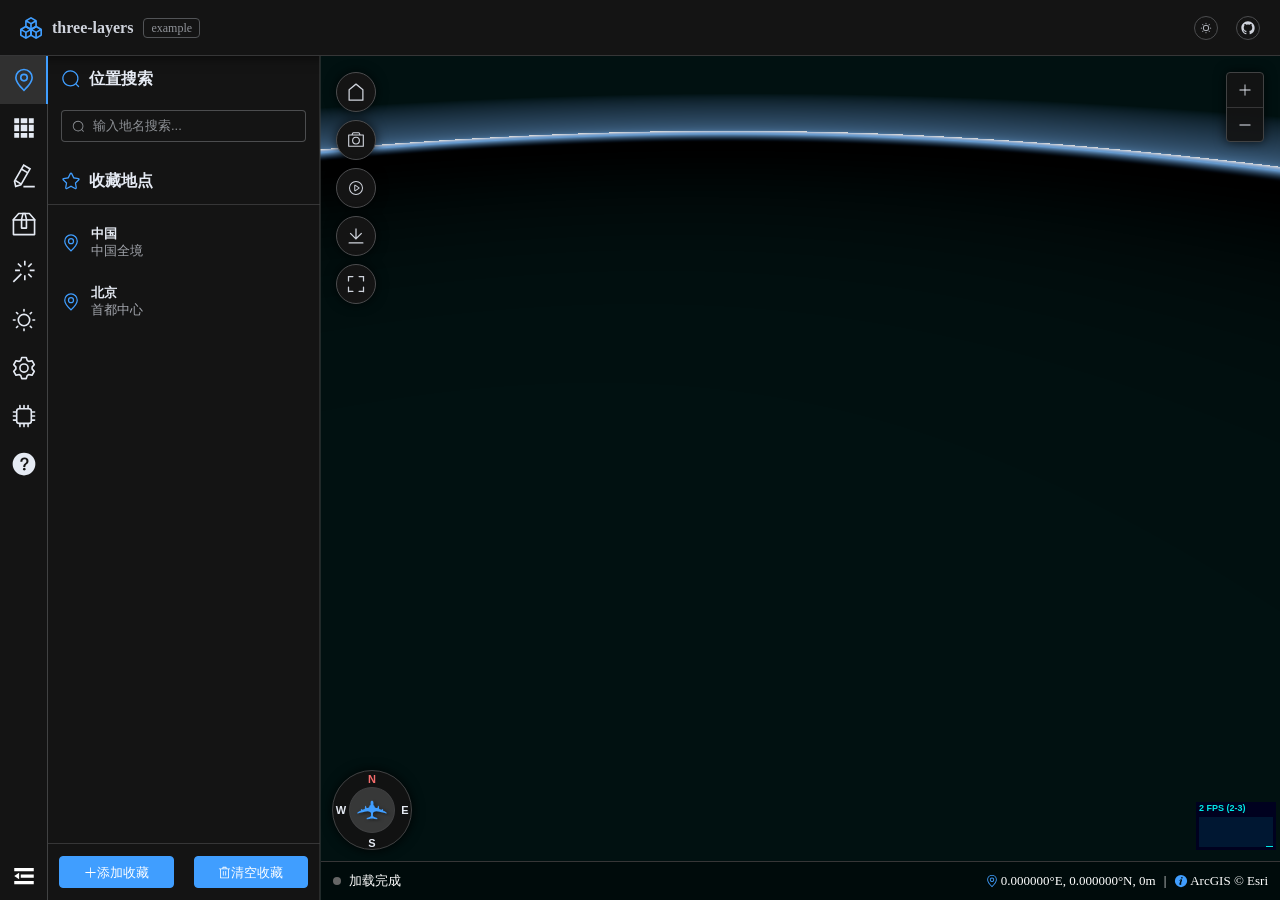
==== commit 1d822979: "-" ====
--- a/three-layer-examples/index.html
+++ b/three-layer-examples/index.html
@@ -8,7 +8,7 @@
 		/>
 		<title>three-tile example</title>
 		<link rel="icon" href="./favicon.svg" type="image/svg+xml" />
-		<script type="module" crossorigin src="./assets/main-CMCnzdyn.js"></script>
+		<script type="module" crossorigin src="./assets/main-DJtof05B.js"></script>
 		<link rel="stylesheet" crossorigin href="./assets/main-CBusL681.css">
 	</head>
 	<body>
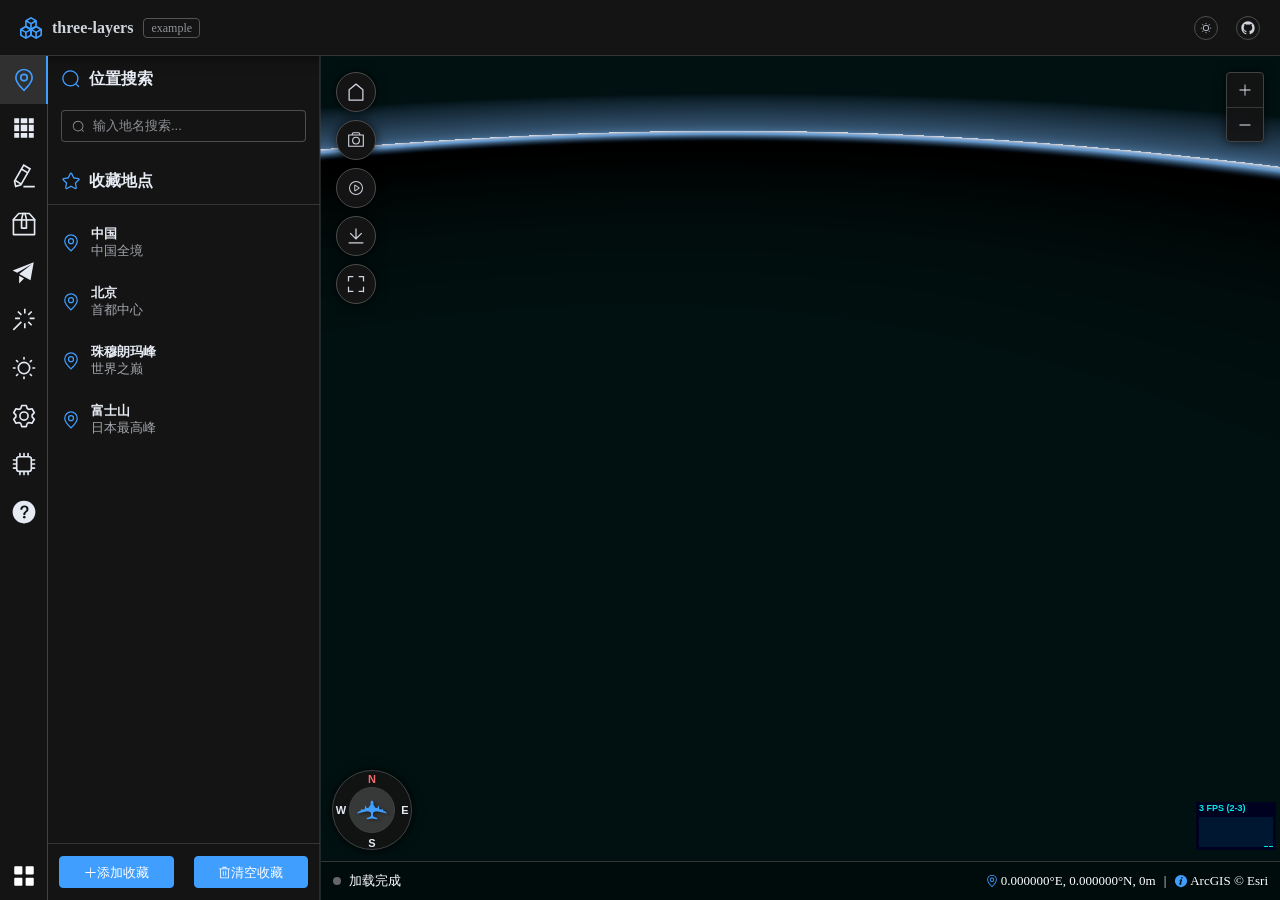
==== commit 236b71a9: "chore: 更新 three-layer-examples 示例" ====
--- a/three-layer-examples/index.html
+++ b/three-layer-examples/index.html
@@ -8,8 +8,8 @@
 		/>
 		<title>three-tile example</title>
 		<link rel="icon" href="./favicon.svg" type="image/svg+xml" />
-		<script type="module" crossorigin src="./assets/main-DJtof05B.js"></script>
-		<link rel="stylesheet" crossorigin href="./assets/main-CBusL681.css">
+		<script type="module" crossorigin src="./assets/main-CI0y97cH.js"></script>
+		<link rel="stylesheet" crossorigin href="./assets/main-CojoVCWl.css">
 	</head>
 	<body>
 		<div id="app"></div>
--- a/three-layer-examples/assets/main-CojoVCWl.css
+++ b/three-layer-examples/assets/main-CojoVCWl.css
@@ -0,0 +1 @@
+@charset "UTF-8";:root{--el-color-white:#fff;--el-color-black:#000;--el-color-primary-rgb:64, 158, 255;--el-color-success-rgb:103, 194, 58;--el-color-warning-rgb:230, 162, 60;--el-color-danger-rgb:245, 108, 108;--el-color-error-rgb:245, 108, 108;--el-color-info-rgb:144, 147, 153;--el-font-size-extra-large:20px;--el-font-size-large:18px;--el-font-size-medium:16px;--el-font-size-base:14px;--el-font-size-small:13px;--el-font-size-extra-small:12px;--el-font-family:"Helvetica Neue", Helvetica, "PingFang SC", "Hiragino Sans GB", "Microsoft YaHei", "微软雅黑", Arial, sans-serif;--el-font-weight-primary:500;--el-font-line-height-primary:24px;--el-index-normal:1;--el-index-top:1000;--el-index-popper:2000;--el-border-radius-base:4px;--el-border-radius-small:2px;--el-border-radius-round:20px;--el-border-radius-circle:100%;--el-transition-duration:.3s;--el-transition-duration-fast:.2s;--el-transition-function-ease-in-out-bezier:cubic-bezier(.645, .045, .355, 1);--el-transition-function-fast-bezier:cubic-bezier(.23, 1, .32, 1);--el-transition-all:all var(--el-transition-duration) var(--el-transition-function-ease-in-out-bezier);--el-transition-fade:opacity var(--el-transition-duration) var(--el-transition-function-fast-bezier);--el-transition-md-fade:transform var(--el-transition-duration) var(--el-transition-function-fast-bezier), opacity var(--el-transition-duration) var(--el-transition-function-fast-bezier);--el-transition-fade-linear:opacity var(--el-transition-duration-fast) linear;--el-transition-border:border-color var(--el-transition-duration-fast) var(--el-transition-function-ease-in-out-bezier);--el-transition-box-shadow:box-shadow var(--el-transition-duration-fast) var(--el-transition-function-ease-in-out-bezier);--el-transition-color:color var(--el-transition-duration-fast) var(--el-transition-function-ease-in-out-bezier);--el-component-size-large:40px;--el-component-size:32px;--el-component-size-small:24px;--lightningcss-light:initial;--lightningcss-dark: ;color-scheme:light;--el-color-primary:#409eff;--el-color-primary-light-3:#79bbff;--el-color-primary-light-5:#a0cfff;--el-color-primary-light-7:#c6e2ff;--el-color-primary-light-8:#d9ecff;--el-color-primary-light-9:#ecf5ff;--el-color-primary-dark-2:#337ecc;--el-color-success:#67c23a;--el-color-success-light-3:#95d475;--el-color-success-light-5:#b3e19d;--el-color-success-light-7:#d1edc4;--el-color-success-light-8:#e1f3d8;--el-color-success-light-9:#f0f9eb;--el-color-success-dark-2:#529b2e;--el-color-warning:#e6a23c;--el-color-warning-light-3:#eebe77;--el-color-warning-light-5:#f3d19e;--el-color-warning-light-7:#f8e3c5;--el-color-warning-light-8:#faecd8;--el-color-warning-light-9:#fdf6ec;--el-color-warning-dark-2:#b88230;--el-color-danger:#f56c6c;--el-color-danger-light-3:#f89898;--el-color-danger-light-5:#fab6b6;--el-color-danger-light-7:#fcd3d3;--el-color-danger-light-8:#fde2e2;--el-color-danger-light-9:#fef0f0;--el-color-danger-dark-2:#c45656;--el-color-error:#f56c6c;--el-color-error-light-3:#f89898;--el-color-error-light-5:#fab6b6;--el-color-error-light-7:#fcd3d3;--el-color-error-light-8:#fde2e2;--el-color-error-light-9:#fef0f0;--el-color-error-dark-2:#c45656;--el-color-info:#909399;--el-color-info-light-3:#b1b3b8;--el-color-info-light-5:#c8c9cc;--el-color-info-light-7:#dedfe0;--el-color-info-light-8:#e9e9eb;--el-color-info-light-9:#f4f4f5;--el-color-info-dark-2:#73767a;--el-bg-color:#fff;--el-bg-color-page:#f2f3f5;--el-bg-color-overlay:#fff;--el-text-color-primary:#303133;--el-text-color-regular:#606266;--el-text-color-secondary:#909399;--el-text-color-placeholder:#a8abb2;--el-text-color-disabled:#c0c4cc;--el-border-color:#dcdfe6;--el-border-color-light:#e4e7ed;--el-border-color-lighter:#ebeef5;--el-border-color-extra-light:#f2f6fc;--el-border-color-dark:#d4d7de;--el-border-color-darker:#cdd0d6;--el-fill-color:#f0f2f5;--el-fill-color-light:#f5f7fa;--el-fill-color-lighter:#fafafa;--el-fill-color-extra-light:#fafcff;--el-fill-color-dark:#ebedf0;--el-fill-color-darker:#e6e8eb;--el-fill-color-blank:#fff;--el-box-shadow:0px 12px 32px 4px #0000000a, 0px 8px 20px #00000014;--el-box-shadow-light:0px 0px 12px #0000001f;--el-box-shadow-lighter:0px 0px 6px #0000001f;--el-box-shadow-dark:0px 16px 48px 16px #00000014, 0px 12px 32px #0000001f, 0px 8px 16px -8px #00000029;--el-disabled-bg-color:var(--el-fill-color-light);--el-disabled-text-color:var(--el-text-color-placeholder);--el-disabled-border-color:var(--el-border-color-light);--el-overlay-color:#000c;--el-overlay-color-light:#000000b3;--el-overlay-color-lighter:#00000080;--el-mask-color:#ffffffe6;--el-mask-color-extra-light:#ffffff4d;--el-border-width:1px;--el-border-style:solid;--el-border-color-hover:var(--el-text-color-disabled);--el-border:var(--el-border-width) var(--el-border-style) var(--el-border-color);--el-svg-monochrome-grey:var(--el-border-color)}.fade-in-linear-enter-active,.fade-in-linear-leave-active{transition:var(--el-transition-fade-linear)}.fade-in-linear-enter-from,.fade-in-linear-leave-to{opacity:0}.el-fade-in-linear-enter-active,.el-fade-in-linear-leave-active{transition:var(--el-transition-fade-linear)}.el-fade-in-linear-enter-from,.el-fade-in-linear-leave-to{opacity:0}.el-fade-in-enter-active,.el-fade-in-leave-active{transition:all var(--el-transition-duration) cubic-bezier(.55,0,.1,1)}.el-fade-in-enter-from,.el-fade-in-leave-active{opacity:0}.el-zoom-in-center-enter-active,.el-zoom-in-center-leave-active{transition:all var(--el-transition-duration) cubic-bezier(.55,0,.1,1)}.el-zoom-in-center-enter-from,.el-zoom-in-center-leave-active{opacity:0;transform:scaleX(0)}.el-zoom-in-top-enter-active,.el-zoom-in-top-leave-active{opacity:1;transition:var(--el-transition-md-fade);transform-origin:top;transform:scaleY(1)}.el-zoom-in-top-enter-active[data-popper-placement^=top],.el-zoom-in-top-leave-active[data-popper-placement^=top]{transform-origin:bottom}.el-zoom-in-top-enter-from,.el-zoom-in-top-leave-active{opacity:0;transform:scaleY(0)}.el-zoom-in-bottom-enter-active,.el-zoom-in-bottom-leave-active{opacity:1;transition:var(--el-transition-md-fade);transform-origin:bottom;transform:scaleY(1)}.el-zoom-in-bottom-enter-from,.el-zoom-in-bottom-leave-active{opacity:0;transform:scaleY(0)}.el-zoom-in-left-enter-active,.el-zoom-in-left-leave-active{opacity:1;transition:var(--el-transition-md-fade);transform-origin:0 0;transform:scale(1)}.el-zoom-in-left-enter-from,.el-zoom-in-left-leave-active{opacity:0;transform:scale(.45)}.collapse-transition{transition:var(--el-transition-duration) height ease-in-out,var(--el-transition-duration) padding-top ease-in-out,var(--el-transition-duration) padding-bottom ease-in-out}.el-collapse-transition-leave-active,.el-collapse-transition-enter-active{transition:var(--el-transition-duration) max-height ease-in-out,var(--el-transition-duration) padding-top ease-in-out,var(--el-transition-duration) padding-bottom ease-in-out}.horizontal-collapse-transition{transition:var(--el-transition-duration) width ease-in-out,var(--el-transition-duration) padding-left ease-in-out,var(--el-transition-duration) padding-right ease-in-out}.el-list-enter-active,.el-list-leave-active{transition:all 1s}.el-list-enter-from,.el-list-leave-to{opacity:0;transform:translateY(-30px)}.el-list-leave-active{position:absolute!important}.el-opacity-transition{transition:opacity var(--el-transition-duration) cubic-bezier(.55,0,.1,1)}.el-icon--right{margin-left:5px}.el-icon--left{margin-right:5px}@keyframes rotating{0%{transform:rotate(0)}to{transform:rotate(360deg)}}.el-icon{--color:inherit;fill:currentColor;width:1em;height:1em;color:var(--color);line-height:1em;font-size:inherit;justify-content:center;align-items:center;display:inline-flex;position:relative}.el-icon.is-loading{animation:2s linear infinite rotating}.el-icon svg{width:1em;height:1em}.el-affix--fixed{position:fixed}.el-alert{--el-alert-padding:8px 16px;--el-alert-border-radius-base:var(--el-border-radius-base);--el-alert-title-font-size:14px;--el-alert-title-with-description-font-size:16px;--el-alert-description-font-size:14px;--el-alert-close-font-size:16px;--el-alert-close-customed-font-size:14px;--el-alert-icon-size:16px;--el-alert-icon-large-size:28px;width:100%;padding:var(--el-alert-padding);box-sizing:border-box;border-radius:var(--el-alert-border-radius-base);background-color:var(--el-color-white);opacity:1;transition:opacity var(--el-transition-duration-fast);align-items:center;margin:0;display:flex;position:relative;overflow:hidden}.el-alert.is-light .el-alert__close-btn{color:var(--el-text-color-placeholder)}.el-alert.is-dark .el-alert__close-btn,.el-alert.is-dark .el-alert__description{color:var(--el-color-white)}.el-alert.is-center{justify-content:center}.el-alert--primary{--el-alert-bg-color:var(--el-color-primary-light-9)}.el-alert--primary.is-light{background-color:var(--el-alert-bg-color);color:var(--el-color-primary)}.el-alert--primary.is-light .el-alert__description{color:var(--el-color-primary)}.el-alert--primary.is-dark{background-color:var(--el-color-primary);color:var(--el-color-white)}.el-alert--success{--el-alert-bg-color:var(--el-color-success-light-9)}.el-alert--success.is-light{background-color:var(--el-alert-bg-color);color:var(--el-color-success)}.el-alert--success.is-light .el-alert__description{color:var(--el-color-success)}.el-alert--success.is-dark{background-color:var(--el-color-success);color:var(--el-color-white)}.el-alert--info{--el-alert-bg-color:var(--el-color-info-light-9)}.el-alert--info.is-light{background-color:var(--el-alert-bg-color);color:var(--el-color-info)}.el-alert--info.is-light .el-alert__description{color:var(--el-color-info)}.el-alert--info.is-dark{background-color:var(--el-color-info);color:var(--el-color-white)}.el-alert--warning{--el-alert-bg-color:var(--el-color-warning-light-9)}.el-alert--warning.is-light{background-color:var(--el-alert-bg-color);color:var(--el-color-warning)}.el-alert--warning.is-light .el-alert__description{color:var(--el-color-warning)}.el-alert--warning.is-dark{background-color:var(--el-color-warning);color:var(--el-color-white)}.el-alert--error{--el-alert-bg-color:var(--el-color-error-light-9)}.el-alert--error.is-light{background-color:var(--el-alert-bg-color);color:var(--el-color-error)}.el-alert--error.is-light .el-alert__description{color:var(--el-color-error)}.el-alert--error.is-dark{background-color:var(--el-color-error);color:var(--el-color-white)}.el-alert__content{flex-direction:column;gap:4px;display:flex}.el-alert .el-alert__icon{font-size:var(--el-alert-icon-size);width:var(--el-alert-icon-size);margin-right:8px}.el-alert .el-alert__icon.is-big{font-size:var(--el-alert-icon-large-size);width:var(--el-alert-icon-large-size);margin-right:12px}.el-alert__title{font-size:var(--el-alert-title-font-size);line-height:24px}.el-alert__title.with-description{font-size:var(--el-alert-title-with-description-font-size)}.el-alert .el-alert__description{font-size:var(--el-alert-description-font-size);margin:0}.el-alert .el-alert__close-btn{font-size:var(--el-alert-close-font-size);opacity:1;cursor:pointer;position:absolute;top:12px;right:16px}.el-alert .el-alert__close-btn.is-customed{font-style:normal;font-size:var(--el-alert-close-customed-font-size);line-height:24px;top:8px}.el-alert-fade-enter-from,.el-alert-fade-leave-active{opacity:0}.el-aside{box-sizing:border-box;width:var(--el-aside-width,300px);flex-shrink:0;overflow:auto}.el-autocomplete{--el-input-text-color:var(--el-text-color-regular);--el-input-border:var(--el-border);--el-input-hover-border:var(--el-border-color-hover);--el-input-focus-border:var(--el-color-primary);--el-input-transparent-border:0 0 0 1px transparent inset;--el-input-border-color:var(--el-border-color);--el-input-border-radius:var(--el-border-radius-base);--el-input-bg-color:var(--el-fill-color-blank);--el-input-icon-color:var(--el-text-color-placeholder);--el-input-placeholder-color:var(--el-text-color-placeholder);--el-input-hover-border-color:var(--el-border-color-hover);--el-input-clear-hover-color:var(--el-text-color-secondary);--el-input-focus-border-color:var(--el-color-primary);--el-input-width:100%;width:var(--el-input-width);display:inline-block;position:relative}.el-autocomplete__popper.el-popper{background:var(--el-bg-color-overlay);border:1px solid var(--el-border-color-light);box-shadow:var(--el-box-shadow-light)}.el-autocomplete__popper.el-popper .el-popper__arrow:before{border:1px solid var(--el-border-color-light)}.el-autocomplete__popper.el-popper[data-popper-placement^=top] .el-popper__arrow:before{border-top-color:#0000;border-left-color:#0000}.el-autocomplete__popper.el-popper[data-popper-placement^=bottom] .el-popper__arrow:before{border-bottom-color:#0000;border-right-color:#0000}.el-autocomplete__popper.el-popper[data-popper-placement^=left] .el-popper__arrow:before{border-bottom-color:#0000;border-left-color:#0000}.el-autocomplete__popper.el-popper[data-popper-placement^=right] .el-popper__arrow:before{border-top-color:#0000;border-right-color:#0000}.el-autocomplete-suggestion{border-radius:var(--el-border-radius-base);box-sizing:border-box}.el-autocomplete-suggestion__header{border-bottom:1px solid var(--el-border-color-lighter);padding:10px}.el-autocomplete-suggestion__footer{border-top:1px solid var(--el-border-color-lighter);padding:10px}.el-autocomplete-suggestion__wrap{box-sizing:border-box;max-height:280px;padding:10px 0}.el-autocomplete-suggestion__list{margin:0;padding:0}.el-autocomplete-suggestion li{cursor:pointer;color:var(--el-text-color-regular);line-height:34px;font-size:var(--el-font-size-base);text-align:left;text-overflow:ellipsis;white-space:nowrap;margin:0;padding:0 20px;list-style:none;overflow:hidden}.el-autocomplete-suggestion li:hover,.el-autocomplete-suggestion li.highlighted{background-color:var(--el-fill-color-light)}.el-autocomplete-suggestion li.divider{border-top:1px solid var(--el-color-black);margin-top:6px}.el-autocomplete-suggestion li.divider:last-child{margin-bottom:-6px}.el-autocomplete-suggestion.is-loading li{cursor:default;height:100px;color:var(--el-text-color-secondary);justify-content:center;align-items:center;font-size:20px;display:flex}.el-autocomplete-suggestion.is-loading li:hover{background-color:var(--el-bg-color-overlay)}.el-avatar{--el-avatar-text-color:var(--el-color-white);--el-avatar-bg-color:var(--el-text-color-disabled);--el-avatar-text-size:14px;--el-avatar-icon-size:18px;--el-avatar-border-radius:var(--el-border-radius-base);--el-avatar-size-large:56px;--el-avatar-size:40px;--el-avatar-size-small:24px;box-sizing:border-box;text-align:center;color:var(--el-avatar-text-color);background:var(--el-avatar-bg-color);width:var(--el-avatar-size);height:var(--el-avatar-size);font-size:var(--el-avatar-text-size);outline:none;justify-content:center;align-items:center;display:inline-flex;overflow:hidden}.el-avatar>img{width:100%;height:100%;display:block}.el-avatar--circle{border-radius:50%}.el-avatar--square{border-radius:var(--el-avatar-border-radius)}.el-avatar--icon{font-size:var(--el-avatar-icon-size)}.el-avatar--small{--el-avatar-size:24px}.el-avatar--large{--el-avatar-size:56px}.el-avatar-group{--el-avatar-group-item-gap:-8px;--el-avatar-group-collapse-item-gap:4px;display:inline-flex}.el-avatar-group .el-avatar{border:1px solid var(--el-border-color-extra-light)}.el-avatar-group .el-avatar:not(:first-child){margin-left:var(--el-avatar-group-item-gap)}.el-avatar-group__collapse-avatars{--el-avatar-group-item-gap:-8px;--el-avatar-group-collapse-item-gap:4px}.el-avatar-group__collapse-avatars .el-avatar:not(:first-child){margin-left:var(--el-avatar-group-collapse-item-gap)}.el-backtop{--el-backtop-bg-color:var(--el-bg-color-overlay);--el-backtop-text-color:var(--el-color-primary);--el-backtop-hover-bg-color:var(--el-border-color-extra-light);background-color:var(--el-backtop-bg-color);width:40px;height:40px;color:var(--el-backtop-text-color);box-shadow:var(--el-box-shadow-lighter);cursor:pointer;z-index:5;border-radius:50%;justify-content:center;align-items:center;font-size:20px;display:flex;position:fixed}.el-backtop:hover{background-color:var(--el-backtop-hover-bg-color)}.el-backtop__icon{font-size:20px}.el-badge{--el-badge-bg-color:var(--el-color-danger);--el-badge-radius:10px;--el-badge-font-size:12px;--el-badge-padding:6px;--el-badge-size:18px;vertical-align:middle;width:-moz-fit-content;width:fit-content;display:inline-block;position:relative}.el-badge__content{background-color:var(--el-badge-bg-color);border-radius:var(--el-badge-radius);color:var(--el-color-white);font-size:var(--el-badge-font-size);height:var(--el-badge-size);padding:0 var(--el-badge-padding);white-space:nowrap;border:1px solid var(--el-bg-color);justify-content:center;align-items:center;display:inline-flex}.el-badge__content.is-fixed{top:0;right:calc(1px + var(--el-badge-size) / 2);z-index:var(--el-index-normal);position:absolute;transform:translateY(-50%)translate(100%)}.el-badge__content.is-fixed.is-dot{right:5px}.el-badge__content.is-dot{border-radius:50%;width:8px;height:8px;padding:0;right:0}.el-badge__content.is-hide-zero{display:none}.el-badge__content--primary{background-color:var(--el-color-primary)}.el-badge__content--success{background-color:var(--el-color-success)}.el-badge__content--warning{background-color:var(--el-color-warning)}.el-badge__content--info{background-color:var(--el-color-info)}.el-badge__content--danger{background-color:var(--el-color-danger)}.el-breadcrumb__separator{color:var(--el-text-color-placeholder);margin:0 9px;font-weight:700}.el-breadcrumb__separator.el-icon{margin:0 6px;font-weight:400}.el-breadcrumb__separator.el-icon svg{vertical-align:middle}.el-breadcrumb__item{float:left;align-items:center;display:inline-flex}.el-breadcrumb__inner{color:var(--el-text-color-regular)}.el-breadcrumb__inner.is-link,.el-breadcrumb__inner a{transition:var(--el-transition-color);color:var(--el-text-color-primary);font-weight:700;text-decoration:none}.el-breadcrumb__inner.is-link:hover,.el-breadcrumb__inner a:hover{color:var(--el-color-primary);cursor:pointer}.el-breadcrumb__item:last-child .el-breadcrumb__inner,.el-breadcrumb__item:last-child .el-breadcrumb__inner:hover,.el-breadcrumb__item:last-child .el-breadcrumb__inner a,.el-breadcrumb__item:last-child .el-breadcrumb__inner a:hover{color:var(--el-text-color-regular);cursor:text;font-weight:400}.el-breadcrumb__item:last-child .el-breadcrumb__separator{display:none}.el-breadcrumb{font-size:14px;line-height:1}.el-breadcrumb:before,.el-breadcrumb:after{content:"";display:table}.el-breadcrumb:after{clear:both}.el-button-group>.el-button+.el-button{margin-left:0}.el-button-group>.el-button:first-child:last-child{border-top-right-radius:var(--el-border-radius-base);border-bottom-right-radius:var(--el-border-radius-base);border-top-left-radius:var(--el-border-radius-base);border-bottom-left-radius:var(--el-border-radius-base)}.el-button-group>.el-button:first-child:last-child.is-round{border-radius:var(--el-border-radius-round)}.el-button-group>.el-button:first-child:last-child.is-circle{border-radius:50%}.el-button-group>.el-button:not(:first-child):not(:last-child){border-radius:0}.el-button-group>.el-button:hover,.el-button-group>.el-button:focus,.el-button-group>.el-button:active,.el-button-group>.el-button.is-active{z-index:1}.el-button-group--horizontal{vertical-align:middle;display:inline-block}.el-button-group--horizontal:before,.el-button-group--horizontal:after{content:"";display:table}.el-button-group--horizontal:after{clear:both}.el-button-group--horizontal>.el-button{float:left;position:relative}.el-button-group--horizontal>.el-button:first-child{border-top-right-radius:0;border-bottom-right-radius:0}.el-button-group--horizontal>.el-button:last-child{border-top-left-radius:0;border-bottom-left-radius:0}.el-button-group--horizontal>.el-button:not(:last-child){margin-right:-1px}.el-button-group--horizontal .el-button--primary:first-child{border-right-color:var(--el-button-divide-border-color)}.el-button-group--horizontal .el-button--primary:last-child{border-left-color:var(--el-button-divide-border-color)}.el-button-group--horizontal .el-button--primary:not(:first-child):not(:last-child){border-left-color:var(--el-button-divide-border-color);border-right-color:var(--el-button-divide-border-color)}.el-button-group--horizontal .el-button--success:first-child{border-right-color:var(--el-button-divide-border-color)}.el-button-group--horizontal .el-button--success:last-child{border-left-color:var(--el-button-divide-border-color)}.el-button-group--horizontal .el-button--success:not(:first-child):not(:last-child){border-left-color:var(--el-button-divide-border-color);border-right-color:var(--el-button-divide-border-color)}.el-button-group--horizontal .el-button--warning:first-child{border-right-color:var(--el-button-divide-border-color)}.el-button-group--horizontal .el-button--warning:last-child{border-left-color:var(--el-button-divide-border-color)}.el-button-group--horizontal .el-button--warning:not(:first-child):not(:last-child){border-left-color:var(--el-button-divide-border-color);border-right-color:var(--el-button-divide-border-color)}.el-button-group--horizontal .el-button--danger:first-child{border-right-color:var(--el-button-divide-border-color)}.el-button-group--horizontal .el-button--danger:last-child{border-left-color:var(--el-button-divide-border-color)}.el-button-group--horizontal .el-button--danger:not(:first-child):not(:last-child){border-left-color:var(--el-button-divide-border-color);border-right-color:var(--el-button-divide-border-color)}.el-button-group--horizontal .el-button--info:first-child{border-right-color:var(--el-button-divide-border-color)}.el-button-group--horizontal .el-button--info:last-child{border-left-color:var(--el-button-divide-border-color)}.el-button-group--horizontal .el-button--info:not(:first-child):not(:last-child){border-left-color:var(--el-button-divide-border-color);border-right-color:var(--el-button-divide-border-color)}.el-button-group--horizontal>.el-dropdown>.el-button{border-left-color:var(--el-button-divide-border-color);border-top-left-radius:0;border-bottom-left-radius:0}.el-button-group--vertical{flex-direction:column;align-items:stretch;display:inline-flex}.el-button-group--vertical>.el-button{margin-top:-1px}.el-button-group--vertical>.el-button:first-child{border-bottom-right-radius:0;border-bottom-left-radius:0}.el-button-group--vertical>.el-button:last-child{border-top-left-radius:0;border-top-right-radius:0}.el-button-group--vertical>.el-dropdown{margin-top:-1px}.el-button-group--vertical>.el-dropdown>.el-button{border-left-color:var(--el-button-divide-border-color);border-top-left-radius:0;border-top-right-radius:0}.el-button-group--vertical .el-button--primary:first-child{border-bottom-color:var(--el-button-divide-border-color)}.el-button-group--vertical .el-button--primary:last-child{border-top-color:var(--el-button-divide-border-color)}.el-button-group--vertical .el-button--primary:not(:first-child):not(:last-child){border-top-color:var(--el-button-divide-border-color);border-bottom-color:var(--el-button-divide-border-color)}.el-button-group--vertical .el-button--success:first-child{border-bottom-color:var(--el-button-divide-border-color)}.el-button-group--vertical .el-button--success:last-child{border-top-color:var(--el-button-divide-border-color)}.el-button-group--vertical .el-button--success:not(:first-child):not(:last-child){border-top-color:var(--el-button-divide-border-color);border-bottom-color:var(--el-button-divide-border-color)}.el-button-group--vertical .el-button--warning:first-child{border-bottom-color:var(--el-button-divide-border-color)}.el-button-group--vertical .el-button--warning:last-child{border-top-color:var(--el-button-divide-border-color)}.el-button-group--vertical .el-button--warning:not(:first-child):not(:last-child){border-top-color:var(--el-button-divide-border-color);border-bottom-color:var(--el-button-divide-border-color)}.el-button-group--vertical .el-button--danger:first-child{border-bottom-color:var(--el-button-divide-border-color)}.el-button-group--vertical .el-button--danger:last-child{border-top-color:var(--el-button-divide-border-color)}.el-button-group--vertical .el-button--danger:not(:first-child):not(:last-child){border-top-color:var(--el-button-divide-border-color);border-bottom-color:var(--el-button-divide-border-color)}.el-button-group--vertical .el-button--info:first-child{border-bottom-color:var(--el-button-divide-border-color)}.el-button-group--vertical .el-button--info:last-child{border-top-color:var(--el-button-divide-border-color)}.el-button-group--vertical .el-button--info:not(:first-child):not(:last-child){border-top-color:var(--el-button-divide-border-color);border-bottom-color:var(--el-button-divide-border-color)}.el-button{--el-button-font-weight:var(--el-font-weight-primary);--el-button-border-color:var(--el-border-color);--el-button-bg-color:var(--el-fill-color-blank);--el-button-text-color:var(--el-text-color-regular);--el-button-disabled-text-color:var(--el-disabled-text-color);--el-button-disabled-bg-color:var(--el-fill-color-blank);--el-button-disabled-border-color:var(--el-border-color-light);--el-button-divide-border-color:#ffffff80;--el-button-hover-text-color:var(--el-color-primary);--el-button-hover-bg-color:var(--el-color-primary-light-9);--el-button-hover-border-color:var(--el-color-primary-light-7);--el-button-active-text-color:var(--el-button-hover-text-color);--el-button-active-border-color:var(--el-color-primary);--el-button-active-bg-color:var(--el-button-hover-bg-color);--el-button-outline-color:var(--el-color-primary-light-5);--el-button-hover-link-text-color:var(--el-text-color-secondary);--el-button-active-color:var(--el-text-color-primary);white-space:nowrap;cursor:pointer;height:32px;color:var(--el-button-text-color);text-align:center;box-sizing:border-box;line-height:1;font-weight:var(--el-button-font-weight);-webkit-user-select:none;user-select:none;vertical-align:middle;-webkit-appearance:none;background-color:var(--el-button-bg-color);border:var(--el-border);border-color:var(--el-button-border-color);outline:none;justify-content:center;align-items:center;transition:all .1s;display:inline-flex}.el-button:hover{color:var(--el-button-hover-text-color);border-color:var(--el-button-hover-border-color);background-color:var(--el-button-hover-bg-color);outline:none}.el-button:active{color:var(--el-button-active-text-color);border-color:var(--el-button-active-border-color);background-color:var(--el-button-active-bg-color);outline:none}.el-button:focus-visible{outline:2px solid var(--el-button-outline-color);outline-offset:1px;transition:outline-offset,outline}.el-button>span{align-items:center;display:inline-flex}.el-button+.el-button{margin-left:12px}.el-button{font-size:var(--el-font-size-base);border-radius:var(--el-border-radius-base);padding:8px 15px}.el-button.is-round{padding:8px 15px}.el-button::-moz-focus-inner{border:0}.el-button [class*=el-icon]+span{margin-left:6px}.el-button [class*=el-icon] svg{vertical-align:bottom}.el-button.is-plain{--el-button-hover-text-color:var(--el-color-primary);--el-button-hover-bg-color:var(--el-fill-color-blank);--el-button-hover-border-color:var(--el-color-primary)}.el-button.is-active{color:var(--el-button-active-text-color);border-color:var(--el-button-active-border-color);background-color:var(--el-button-active-bg-color);outline:none}.el-button.is-disabled,.el-button.is-disabled:hover{color:var(--el-button-disabled-text-color);cursor:not-allowed;background-image:none;background-color:var(--el-button-disabled-bg-color);border-color:var(--el-button-disabled-border-color)}.el-button.is-loading{pointer-events:none;position:relative}.el-button.is-loading:before{z-index:1;pointer-events:none;content:"";border-radius:inherit;background-color:var(--el-mask-color-extra-light);position:absolute;top:-1px;bottom:-1px;left:-1px;right:-1px}.el-button.is-round{border-radius:var(--el-border-radius-round)}.el-button.is-dashed{--el-button-hover-text-color:var(--el-color-primary);--el-button-hover-bg-color:var(--el-fill-color-blank);--el-button-hover-border-color:var(--el-color-primary);border-style:dashed}.el-button.is-circle{border-radius:50%;width:32px;padding:8px}.el-button.is-text{color:var(--el-button-text-color);background-color:#0000;border:0 solid #0000}.el-button.is-text.is-disabled{color:var(--el-button-disabled-text-color);background-color:#0000!important}.el-button.is-text:not(.is-disabled):hover{background-color:var(--el-fill-color-light)}.el-button.is-text:not(.is-disabled):focus-visible{outline:2px solid var(--el-button-outline-color);outline-offset:1px;transition:outline-offset,outline}.el-button.is-text:not(.is-disabled):active{background-color:var(--el-fill-color)}.el-button.is-text:not(.is-disabled).is-has-bg{background-color:var(--el-fill-color-light)}.el-button.is-text:not(.is-disabled).is-has-bg:hover{background-color:var(--el-fill-color)}.el-button.is-text:not(.is-disabled).is-has-bg:active{background-color:var(--el-fill-color-dark)}.el-button__text--expand{letter-spacing:.3em;margin-right:-.3em}.el-button.is-link{color:var(--el-button-text-color);background:0 0;border-color:#0000;height:auto;padding:2px}.el-button.is-link:hover{color:var(--el-button-hover-link-text-color)}.el-button.is-link.is-disabled{color:var(--el-button-disabled-text-color);background-color:#0000!important;border-color:#0000!important}.el-button.is-link:not(.is-disabled):hover{background-color:#0000;border-color:#0000}.el-button.is-link:not(.is-disabled):active{color:var(--el-button-active-color);background-color:#0000;border-color:#0000}.el-button--text{color:var(--el-color-primary);background:0 0;border-color:#0000;padding-left:0;padding-right:0}.el-button--text.is-disabled{color:var(--el-button-disabled-text-color);background-color:#0000!important;border-color:#0000!important}.el-button--text:not(.is-disabled):hover{color:var(--el-color-primary-light-3);background-color:#0000;border-color:#0000}.el-button--text:not(.is-disabled):active{color:var(--el-color-primary-dark-2);background-color:#0000;border-color:#0000}.el-button__link--expand{letter-spacing:.3em;margin-right:-.3em}.el-button--primary{--el-button-text-color:var(--el-color-white);--el-button-bg-color:var(--el-color-primary);--el-button-border-color:var(--el-color-primary);--el-button-outline-color:var(--el-color-primary-light-5);--el-button-active-color:var(--el-color-primary-dark-2);--el-button-hover-text-color:var(--el-color-white);--el-button-hover-link-text-color:var(--el-color-primary-light-5);--el-button-hover-bg-color:var(--el-color-primary-light-3);--el-button-hover-border-color:var(--el-color-primary-light-3);--el-button-active-bg-color:var(--el-color-primary-dark-2);--el-button-active-border-color:var(--el-color-primary-dark-2);--el-button-disabled-text-color:var(--el-color-white);--el-button-disabled-bg-color:var(--el-color-primary-light-5);--el-button-disabled-border-color:var(--el-color-primary-light-5)}.el-button--primary.is-plain,.el-button--primary.is-text,.el-button--primary.is-link{--el-button-text-color:var(--el-color-primary);--el-button-bg-color:var(--el-color-primary-light-9);--el-button-border-color:var(--el-color-primary-light-5);--el-button-hover-text-color:var(--el-color-white);--el-button-hover-bg-color:var(--el-color-primary);--el-button-hover-border-color:var(--el-color-primary);--el-button-active-text-color:var(--el-color-white)}.el-button--primary.is-plain.is-disabled,.el-button--primary.is-plain.is-disabled:hover,.el-button--primary.is-plain.is-disabled:focus,.el-button--primary.is-plain.is-disabled:active,.el-button--primary.is-text.is-disabled,.el-button--primary.is-text.is-disabled:hover,.el-button--primary.is-text.is-disabled:focus,.el-button--primary.is-text.is-disabled:active,.el-button--primary.is-link.is-disabled,.el-button--primary.is-link.is-disabled:hover,.el-button--primary.is-link.is-disabled:focus,.el-button--primary.is-link.is-disabled:active{color:var(--el-color-primary-light-5);background-color:var(--el-color-primary-light-9);border-color:var(--el-color-primary-light-8)}.el-button--primary.is-dashed{--el-button-text-color:var(--el-color-primary);--el-button-bg-color:var(--el-color-primary-light-9);--el-button-border-color:var(--el-color-primary-light-5);--el-button-hover-text-color:var(--el-color-primary);--el-button-hover-bg-color:var(--el-color-primary-light-9);--el-button-hover-border-color:var(--el-color-primary-light-3);--el-button-active-text-color:var(--el-color-primary-dark-2);--el-button-active-bg-color:var(--el-color-primary-light-9);--el-button-active-border-color:var(--el-color-primary-dark-2)}.el-button--primary.is-dashed.is-disabled,.el-button--primary.is-dashed.is-disabled:hover,.el-button--primary.is-dashed.is-disabled:focus,.el-button--primary.is-dashed.is-disabled:active{color:var(--el-color-primary-light-5);background-color:var(--el-color-primary-light-9);border-color:var(--el-color-primary-light-8)}.el-button--success{--el-button-text-color:var(--el-color-white);--el-button-bg-color:var(--el-color-success);--el-button-border-color:var(--el-color-success);--el-button-outline-color:var(--el-color-success-light-5);--el-button-active-color:var(--el-color-success-dark-2);--el-button-hover-text-color:var(--el-color-white);--el-button-hover-link-text-color:var(--el-color-success-light-5);--el-button-hover-bg-color:var(--el-color-success-light-3);--el-button-hover-border-color:var(--el-color-success-light-3);--el-button-active-bg-color:var(--el-color-success-dark-2);--el-button-active-border-color:var(--el-color-success-dark-2);--el-button-disabled-text-color:var(--el-color-white);--el-button-disabled-bg-color:var(--el-color-success-light-5);--el-button-disabled-border-color:var(--el-color-success-light-5)}.el-button--success.is-plain,.el-button--success.is-text,.el-button--success.is-link{--el-button-text-color:var(--el-color-success);--el-button-bg-color:var(--el-color-success-light-9);--el-button-border-color:var(--el-color-success-light-5);--el-button-hover-text-color:var(--el-color-white);--el-button-hover-bg-color:var(--el-color-success);--el-button-hover-border-color:var(--el-color-success);--el-button-active-text-color:var(--el-color-white)}.el-button--success.is-plain.is-disabled,.el-button--success.is-plain.is-disabled:hover,.el-button--success.is-plain.is-disabled:focus,.el-button--success.is-plain.is-disabled:active,.el-button--success.is-text.is-disabled,.el-button--success.is-text.is-disabled:hover,.el-button--success.is-text.is-disabled:focus,.el-button--success.is-text.is-disabled:active,.el-button--success.is-link.is-disabled,.el-button--success.is-link.is-disabled:hover,.el-button--success.is-link.is-disabled:focus,.el-button--success.is-link.is-disabled:active{color:var(--el-color-success-light-5);background-color:var(--el-color-success-light-9);border-color:var(--el-color-success-light-8)}.el-button--success.is-dashed{--el-button-text-color:var(--el-color-success);--el-button-bg-color:var(--el-color-success-light-9);--el-button-border-color:var(--el-color-success-light-5);--el-button-hover-text-color:var(--el-color-success);--el-button-hover-bg-color:var(--el-color-success-light-9);--el-button-hover-border-color:var(--el-color-success-light-3);--el-button-active-text-color:var(--el-color-success-dark-2);--el-button-active-bg-color:var(--el-color-success-light-9);--el-button-active-border-color:var(--el-color-success-dark-2)}.el-button--success.is-dashed.is-disabled,.el-button--success.is-dashed.is-disabled:hover,.el-button--success.is-dashed.is-disabled:focus,.el-button--success.is-dashed.is-disabled:active{color:var(--el-color-success-light-5);background-color:var(--el-color-success-light-9);border-color:var(--el-color-success-light-8)}.el-button--warning{--el-button-text-color:var(--el-color-white);--el-button-bg-color:var(--el-color-warning);--el-button-border-color:var(--el-color-warning);--el-button-outline-color:var(--el-color-warning-light-5);--el-button-active-color:var(--el-color-warning-dark-2);--el-button-hover-text-color:var(--el-color-white);--el-button-hover-link-text-color:var(--el-color-warning-light-5);--el-button-hover-bg-color:var(--el-color-warning-light-3);--el-button-hover-border-color:var(--el-color-warning-light-3);--el-button-active-bg-color:var(--el-color-warning-dark-2);--el-button-active-border-color:var(--el-color-warning-dark-2);--el-button-disabled-text-color:var(--el-color-white);--el-button-disabled-bg-color:var(--el-color-warning-light-5);--el-button-disabled-border-color:var(--el-color-warning-light-5)}.el-button--warning.is-plain,.el-button--warning.is-text,.el-button--warning.is-link{--el-button-text-color:var(--el-color-warning);--el-button-bg-color:var(--el-color-warning-light-9);--el-button-border-color:var(--el-color-warning-light-5);--el-button-hover-text-color:var(--el-color-white);--el-button-hover-bg-color:var(--el-color-warning);--el-button-hover-border-color:var(--el-color-warning);--el-button-active-text-color:var(--el-color-white)}.el-button--warning.is-plain.is-disabled,.el-button--warning.is-plain.is-disabled:hover,.el-button--warning.is-plain.is-disabled:focus,.el-button--warning.is-plain.is-disabled:active,.el-button--warning.is-text.is-disabled,.el-button--warning.is-text.is-disabled:hover,.el-button--warning.is-text.is-disabled:focus,.el-button--warning.is-text.is-disabled:active,.el-button--warning.is-link.is-disabled,.el-button--warning.is-link.is-disabled:hover,.el-button--warning.is-link.is-disabled:focus,.el-button--warning.is-link.is-disabled:active{color:var(--el-color-warning-light-5);background-color:var(--el-color-warning-light-9);border-color:var(--el-color-warning-light-8)}.el-button--warning.is-dashed{--el-button-text-color:var(--el-color-warning);--el-button-bg-color:var(--el-color-warning-light-9);--el-button-border-color:var(--el-color-warning-light-5);--el-button-hover-text-color:var(--el-color-warning);--el-button-hover-bg-color:var(--el-color-warning-light-9);--el-button-hover-border-color:var(--el-color-warning-light-3);--el-button-active-text-color:var(--el-color-warning-dark-2);--el-button-active-bg-color:var(--el-color-warning-light-9);--el-button-active-border-color:var(--el-color-warning-dark-2)}.el-button--warning.is-dashed.is-disabled,.el-button--warning.is-dashed.is-disabled:hover,.el-button--warning.is-dashed.is-disabled:focus,.el-button--warning.is-dashed.is-disabled:active{color:var(--el-color-warning-light-5);background-color:var(--el-color-warning-light-9);border-color:var(--el-color-warning-light-8)}.el-button--danger{--el-button-text-color:var(--el-color-white);--el-button-bg-color:var(--el-color-danger);--el-button-border-color:var(--el-color-danger);--el-button-outline-color:var(--el-color-danger-light-5);--el-button-active-color:var(--el-color-danger-dark-2);--el-button-hover-text-color:var(--el-color-white);--el-button-hover-link-text-color:var(--el-color-danger-light-5);--el-button-hover-bg-color:var(--el-color-danger-light-3);--el-button-hover-border-color:var(--el-color-danger-light-3);--el-button-active-bg-color:var(--el-color-danger-dark-2);--el-button-active-border-color:var(--el-color-danger-dark-2);--el-button-disabled-text-color:var(--el-color-white);--el-button-disabled-bg-color:var(--el-color-danger-light-5);--el-button-disabled-border-color:var(--el-color-danger-light-5)}.el-button--danger.is-plain,.el-button--danger.is-text,.el-button--danger.is-link{--el-button-text-color:var(--el-color-danger);--el-button-bg-color:var(--el-color-danger-light-9);--el-button-border-color:var(--el-color-danger-light-5);--el-button-hover-text-color:var(--el-color-white);--el-button-hover-bg-color:var(--el-color-danger);--el-button-hover-border-color:var(--el-color-danger);--el-button-active-text-color:var(--el-color-white)}.el-button--danger.is-plain.is-disabled,.el-button--danger.is-plain.is-disabled:hover,.el-button--danger.is-plain.is-disabled:focus,.el-button--danger.is-plain.is-disabled:active,.el-button--danger.is-text.is-disabled,.el-button--danger.is-text.is-disabled:hover,.el-button--danger.is-text.is-disabled:focus,.el-button--danger.is-text.is-disabled:active,.el-button--danger.is-link.is-disabled,.el-button--danger.is-link.is-disabled:hover,.el-button--danger.is-link.is-disabled:focus,.el-button--danger.is-link.is-disabled:active{color:var(--el-color-danger-light-5);background-color:var(--el-color-danger-light-9);border-color:var(--el-color-danger-light-8)}.el-button--danger.is-dashed{--el-button-text-color:var(--el-color-danger);--el-button-bg-color:var(--el-color-danger-light-9);--el-button-border-color:var(--el-color-danger-light-5);--el-button-hover-text-color:var(--el-color-danger);--el-button-hover-bg-color:var(--el-color-danger-light-9);--el-button-hover-border-color:var(--el-color-danger-light-3);--el-button-active-text-color:var(--el-color-danger-dark-2);--el-button-active-bg-color:var(--el-color-danger-light-9);--el-button-active-border-color:var(--el-color-danger-dark-2)}.el-button--danger.is-dashed.is-disabled,.el-button--danger.is-dashed.is-disabled:hover,.el-button--danger.is-dashed.is-disabled:focus,.el-button--danger.is-dashed.is-disabled:active{color:var(--el-color-danger-light-5);background-color:var(--el-color-danger-light-9);border-color:var(--el-color-danger-light-8)}.el-button--info{--el-button-text-color:var(--el-color-white);--el-button-bg-color:var(--el-color-info);--el-button-border-color:var(--el-color-info);--el-button-outline-color:var(--el-color-info-light-5);--el-button-active-color:var(--el-color-info-dark-2);--el-button-hover-text-color:var(--el-color-white);--el-button-hover-link-text-color:var(--el-color-info-light-5);--el-button-hover-bg-color:var(--el-color-info-light-3);--el-button-hover-border-color:var(--el-color-info-light-3);--el-button-active-bg-color:var(--el-color-info-dark-2);--el-button-active-border-color:var(--el-color-info-dark-2);--el-button-disabled-text-color:var(--el-color-white);--el-button-disabled-bg-color:var(--el-color-info-light-5);--el-button-disabled-border-color:var(--el-color-info-light-5)}.el-button--info.is-plain,.el-button--info.is-text,.el-button--info.is-link{--el-button-text-color:var(--el-color-info);--el-button-bg-color:var(--el-color-info-light-9);--el-button-border-color:var(--el-color-info-light-5);--el-button-hover-text-color:var(--el-color-white);--el-button-hover-bg-color:var(--el-color-info);--el-button-hover-border-color:var(--el-color-info);--el-button-active-text-color:var(--el-color-white)}.el-button--info.is-plain.is-disabled,.el-button--info.is-plain.is-disabled:hover,.el-button--info.is-plain.is-disabled:focus,.el-button--info.is-plain.is-disabled:active,.el-button--info.is-text.is-disabled,.el-button--info.is-text.is-disabled:hover,.el-button--info.is-text.is-disabled:focus,.el-button--info.is-text.is-disabled:active,.el-button--info.is-link.is-disabled,.el-button--info.is-link.is-disabled:hover,.el-button--info.is-link.is-disabled:focus,.el-button--info.is-link.is-disabled:active{color:var(--el-color-info-light-5);background-color:var(--el-color-info-light-9);border-color:var(--el-color-info-light-8)}.el-button--info.is-dashed{--el-button-text-color:var(--el-color-info);--el-button-bg-color:var(--el-color-info-light-9);--el-button-border-color:var(--el-color-info-light-5);--el-button-hover-text-color:var(--el-color-info);--el-button-hover-bg-color:var(--el-color-info-light-9);--el-button-hover-border-color:var(--el-color-info-light-3);--el-button-active-text-color:var(--el-color-info-dark-2);--el-button-active-bg-color:var(--el-color-info-light-9);--el-button-active-border-color:var(--el-color-info-dark-2)}.el-button--info.is-dashed.is-disabled,.el-button--info.is-dashed.is-disabled:hover,.el-button--info.is-dashed.is-disabled:focus,.el-button--info.is-dashed.is-disabled:active{color:var(--el-color-info-light-5);background-color:var(--el-color-info-light-9);border-color:var(--el-color-info-light-8)}.el-button--large{--el-button-size:40px;height:var(--el-button-size)}.el-button--large [class*=el-icon]+span{margin-left:8px}.el-button--large{font-size:var(--el-font-size-base);border-radius:var(--el-border-radius-base);padding:12px 19px}.el-button--large.is-round{padding:12px 19px}.el-button--large.is-circle{width:var(--el-button-size);padding:12px}.el-button--small{--el-button-size:24px;height:var(--el-button-size)}.el-button--small [class*=el-icon]+span{margin-left:4px}.el-button--small{border-radius:calc(var(--el-border-radius-base) - 1px);padding:5px 11px;font-size:12px}.el-button--small.is-round{padding:5px 11px}.el-button--small.is-circle{width:var(--el-button-size);padding:5px}.el-calendar{--el-calendar-border:var(--el-table-border,1px solid var(--el-border-color-lighter));--el-calendar-header-border-bottom:var(--el-calendar-border);--el-calendar-selected-bg-color:var(--el-color-primary-light-9);--el-calendar-cell-width:85px;background-color:var(--el-fill-color-blank)}.el-calendar__header{border-bottom:var(--el-calendar-header-border-bottom);justify-content:space-between;padding:12px 20px;display:flex}.el-calendar__title{color:var(--el-text-color);align-self:center}.el-calendar__body{padding:12px 20px 35px}.el-calendar__select-controller .el-select{margin-right:8px}.el-calendar__select-controller .el-calendar-select__year{width:120px}.el-calendar__select-controller .el-calendar-select__month{width:60px}.el-calendar-table{table-layout:fixed;width:100%}.el-calendar-table thead th{color:var(--el-text-color-regular);padding:12px 0;font-weight:400}.el-calendar-table:not(.is-range) td.prev,.el-calendar-table:not(.is-range) td.next{color:var(--el-text-color-placeholder)}.el-calendar-table td{border-bottom:var(--el-calendar-border);border-right:var(--el-calendar-border);vertical-align:top;transition:background-color var(--el-transition-duration-fast) ease}.el-calendar-table td.is-selected{background-color:var(--el-calendar-selected-bg-color)}.el-calendar-table td.is-today{color:var(--el-color-primary)}.el-calendar-table tr:first-child td{border-top:var(--el-calendar-border)}.el-calendar-table tr td:first-child{border-left:var(--el-calendar-border)}.el-calendar-table tr.el-calendar-table__row--hide-border td{border-top:none}.el-calendar-table .el-calendar-day{box-sizing:border-box;height:var(--el-calendar-cell-width);padding:8px}.el-calendar-table .el-calendar-day:hover{cursor:pointer;background-color:var(--el-calendar-selected-bg-color)}.el-card{--el-card-border-color:var(--el-border-color-light);--el-card-border-radius:4px;--el-card-padding:20px;--el-card-bg-color:var(--el-fill-color-blank);border-radius:var(--el-card-border-radius);border:1px solid var(--el-card-border-color);background-color:var(--el-card-bg-color);color:var(--el-text-color-primary);transition:var(--el-transition-duration);flex-direction:column;display:flex;overflow:hidden}.el-card.is-always-shadow,.el-card.is-hover-shadow:hover,.el-card.is-hover-shadow:focus{box-shadow:var(--el-box-shadow-light)}.el-card__header{padding:calc(var(--el-card-padding) - 2px) var(--el-card-padding);border-bottom:1px solid var(--el-card-border-color);box-sizing:border-box}.el-card__body{padding:var(--el-card-padding);flex-grow:1;overflow:auto}.el-card__footer{padding:calc(var(--el-card-padding) - 2px) var(--el-card-padding);border-top:1px solid var(--el-card-border-color);box-sizing:border-box}.el-carousel__item{width:100%;height:100%;z-index:calc(var(--el-index-normal) - 1);display:inline-block;position:absolute;top:0;left:0;overflow:hidden}.el-carousel__item.is-active{z-index:calc(var(--el-index-normal) - 1)}.el-carousel__item.is-animating{transition:transform .4s ease-in-out}.el-carousel__item--card{width:50%;transition:transform .4s ease-in-out}.el-carousel__item--card.is-in-stage{cursor:pointer;z-index:var(--el-index-normal)}.el-carousel__item--card.is-in-stage:hover .el-carousel__mask,.el-carousel__item--card.is-in-stage.is-hover .el-carousel__mask{opacity:.12}.el-carousel__item--card.is-active{z-index:calc(var(--el-index-normal) + 1)}.el-carousel__item--card-vertical{width:100%;height:50%}.el-carousel__mask{background-color:var(--el-color-white);opacity:.24;width:100%;height:100%;transition:var(--el-transition-duration-fast);position:absolute;top:0;left:0}.el-carousel{--el-carousel-arrow-font-size:12px;--el-carousel-arrow-size:36px;--el-carousel-arrow-background:#1f2d3d1c;--el-carousel-arrow-hover-background:#1f2d3d3b;--el-carousel-indicator-width:30px;--el-carousel-indicator-height:2px;--el-carousel-indicator-padding-horizontal:4px;--el-carousel-indicator-padding-vertical:12px;--el-carousel-indicator-out-color:var(--el-border-color-hover);position:relative}.el-carousel--horizontal,.el-carousel--vertical{overflow:hidden}.el-carousel.is-vertical-outside{flex-direction:row;align-items:center;display:flex}.el-carousel.is-vertical-outside .el-carousel__container{flex:1}.el-carousel__container{height:300px;position:relative}.el-carousel__arrow{height:var(--el-carousel-arrow-size);width:var(--el-carousel-arrow-size);cursor:pointer;transition:var(--el-transition-duration);background-color:var(--el-carousel-arrow-background);color:#fff;z-index:10;text-align:center;font-size:var(--el-carousel-arrow-font-size);border:none;border-radius:50%;outline:none;justify-content:center;align-items:center;margin:0;padding:0;display:inline-flex;position:absolute;top:50%;transform:translateY(-50%)}.el-carousel__arrow--left{left:16px}.el-carousel__arrow--right{right:16px}.el-carousel__arrow:hover{background-color:var(--el-carousel-arrow-hover-background)}.el-carousel__arrow i{cursor:pointer}.el-carousel__indicators{z-index:calc(var(--el-index-normal) + 1);margin:0;padding:0;list-style:none;position:absolute}.el-carousel__indicators--horizontal{bottom:0;left:50%;transform:translate(-50%)}.el-carousel__indicators--vertical{top:50%;right:0;transform:translateY(-50%)}.el-carousel__indicators--outside{text-align:center;position:static;transform:none}.el-carousel__indicators--outside .el-carousel__indicator:hover button{opacity:.64}.el-carousel__indicators--outside button{background-color:var(--el-carousel-indicator-out-color);opacity:.24}.el-carousel__indicators--right{right:0}.el-carousel__indicators--labels .el-carousel__button{color:#000;padding:2px 18px;font-size:12px}.el-carousel__indicators--labels .el-carousel__indicator{padding:6px 4px}.el-carousel__indicator{cursor:pointer;background-color:#0000}.el-carousel__indicator:hover button{opacity:.72}.el-carousel__indicator--horizontal{padding:var(--el-carousel-indicator-padding-vertical) var(--el-carousel-indicator-padding-horizontal);display:inline-block}.el-carousel__indicator--vertical{padding:var(--el-carousel-indicator-padding-horizontal) var(--el-carousel-indicator-padding-vertical)}.el-carousel__indicator--vertical .el-carousel__button{width:var(--el-carousel-indicator-height);height:calc(var(--el-carousel-indicator-width) / 2)}.el-carousel__indicator.is-active button{opacity:1}.el-carousel__button{opacity:.48;width:var(--el-carousel-indicator-width);height:var(--el-carousel-indicator-height);cursor:pointer;transition:var(--el-transition-duration);background-color:#fff;border:none;outline:none;margin:0;padding:0;display:block}.el-carousel__indicators--labels .el-carousel__button{width:auto;height:auto}.carousel-arrow-left-enter-from,.carousel-arrow-left-leave-active{opacity:0;transform:translateY(-50%)translate(-10px)}.carousel-arrow-right-enter-from,.carousel-arrow-right-leave-active{opacity:0;transform:translateY(-50%)translate(10px)}.el-transitioning{filter:url(#elCarouselHorizontal)}.el-transitioning-vertical{filter:url(#elCarouselVertical)}.el-cascader-panel{--el-cascader-menu-text-color:var(--el-text-color-regular);--el-cascader-menu-selected-text-color:var(--el-color-primary);--el-cascader-menu-fill:var(--el-bg-color-overlay);--el-cascader-menu-font-size:var(--el-font-size-base);--el-cascader-menu-radius:var(--el-border-radius-base);--el-cascader-menu-border:solid 1px var(--el-border-color-light);--el-cascader-menu-shadow:var(--el-box-shadow-light);--el-cascader-node-background-hover:var(--el-fill-color-light);--el-cascader-node-color-disabled:var(--el-text-color-placeholder);--el-cascader-color-empty:var(--el-text-color-placeholder);--el-cascader-tag-background:var(--el-fill-color);border-radius:var(--el-cascader-menu-radius);width:-moz-fit-content;width:fit-content;font-size:var(--el-cascader-menu-font-size);display:flex}.el-cascader-panel.is-bordered{border:var(--el-cascader-menu-border);border-radius:var(--el-cascader-menu-radius)}.el-cascader-menu{box-sizing:border-box;min-width:180px;color:var(--el-cascader-menu-text-color);border-right:var(--el-cascader-menu-border)}.el-cascader-menu:last-child{border-right:none}.el-cascader-menu:last-child .el-cascader-node{padding-right:20px}.el-cascader-menu__wrap.el-scrollbar__wrap{height:204px}.el-cascader-menu__list{box-sizing:border-box;min-height:100%;margin:0;padding:6px 0;list-style:none;position:relative}.el-cascader-menu__list.el-vl__window{margin:6px 0;padding:0}.el-cascader-menu__list.el-vl__window ul{margin:0;padding:0}.el-cascader-menu__hover-zone{pointer-events:none;width:100%;height:100%;position:absolute;top:0;left:0}.el-cascader-menu__empty-text{color:var(--el-cascader-color-empty);align-items:center;display:flex;position:absolute;top:50%;left:50%;transform:translate(-50%,-50%)}.el-cascader-menu__empty-text .is-loading{margin-right:2px}.el-cascader-node{box-sizing:border-box;outline:none;align-items:center;height:34px;padding:0 30px 0 20px;line-height:34px;display:flex;position:relative}.el-cascader-node.is-selectable.in-active-path{color:var(--el-cascader-menu-text-color)}.el-cascader-node.in-active-path,.el-cascader-node.is-selectable.in-checked-path,.el-cascader-node.is-active{color:var(--el-cascader-menu-selected-text-color);font-weight:700}.el-cascader-node:not(.is-disabled){cursor:pointer}.el-cascader-node:not(.is-disabled):hover,.el-cascader-node:not(.is-disabled):focus{background:var(--el-cascader-node-background-hover)}.el-cascader-node.is-disabled{color:var(--el-cascader-node-color-disabled);cursor:not-allowed}.el-cascader-node__prefix{position:absolute;left:10px}.el-cascader-node__postfix{position:absolute;right:10px}.el-cascader-node__label{text-align:left;white-space:nowrap;text-overflow:ellipsis;flex:1;padding:0 8px;overflow:hidden}.el-cascader-node>.el-checkbox,.el-cascader-node>.el-radio{margin-right:0}.el-cascader-node>.el-radio .el-radio__label{padding-left:0}.el-cascader{--el-cascader-menu-text-color:var(--el-text-color-regular);--el-cascader-menu-selected-text-color:var(--el-color-primary);--el-cascader-menu-fill:var(--el-bg-color-overlay);--el-cascader-menu-font-size:var(--el-font-size-base);--el-cascader-menu-radius:var(--el-border-radius-base);--el-cascader-menu-border:solid 1px var(--el-border-color-light);--el-cascader-menu-shadow:var(--el-box-shadow-light);--el-cascader-node-background-hover:var(--el-fill-color-light);--el-cascader-node-color-disabled:var(--el-text-color-placeholder);--el-cascader-color-empty:var(--el-text-color-placeholder);--el-cascader-tag-background:var(--el-fill-color);vertical-align:middle;font-size:var(--el-font-size-base);outline:none;line-height:32px;display:inline-block;position:relative}.el-cascader:not(.is-disabled):hover .el-input__wrapper{cursor:pointer;box-shadow:0 0 0 1px var(--el-input-hover-border-color) inset}.el-cascader .el-input{cursor:pointer;display:flex}.el-cascader .el-input .el-input__inner{text-overflow:ellipsis}.el-cascader .el-input .el-input__inner:read-only{cursor:pointer}.el-cascader .el-input .el-input__inner:disabled{cursor:not-allowed}.el-cascader .el-input .el-input__suffix-inner .el-icon svg{vertical-align:middle}.el-cascader .el-input .icon-arrow-down{transition:transform var(--el-transition-duration);font-size:14px}.el-cascader .el-input .icon-arrow-down.is-reverse{transform:rotate(180deg)}.el-cascader .el-input .icon-circle-close:hover{color:var(--el-input-clear-hover-color,var(--el-text-color-secondary))}.el-cascader .el-input.is-focus .el-input__wrapper{box-shadow:0 0 0 1px var(--el-input-focus-border-color,var(--el-color-primary)) inset}.el-cascader--large{font-size:14px;line-height:40px}.el-cascader--large .el-cascader__tags{gap:6px;padding:8px}.el-cascader--large .el-cascader__search-input{height:24px;margin-left:7px}.el-cascader--small{font-size:12px;line-height:24px}.el-cascader--small .el-cascader__tags{gap:4px;padding:2px}.el-cascader--small .el-cascader__search-input{height:20px;margin-left:5px}.el-cascader.is-disabled .el-cascader__label{z-index:calc(var(--el-index-normal) + 1);color:var(--el-disabled-text-color)}.el-cascader__dropdown{--el-cascader-menu-text-color:var(--el-text-color-regular);--el-cascader-menu-selected-text-color:var(--el-color-primary);--el-cascader-menu-fill:var(--el-bg-color-overlay);--el-cascader-menu-font-size:var(--el-font-size-base);--el-cascader-menu-radius:var(--el-border-radius-base);--el-cascader-menu-border:solid 1px var(--el-border-color-light);--el-cascader-menu-shadow:var(--el-box-shadow-light);--el-cascader-node-background-hover:var(--el-fill-color-light);--el-cascader-node-color-disabled:var(--el-text-color-placeholder);--el-cascader-color-empty:var(--el-text-color-placeholder);--el-cascader-tag-background:var(--el-fill-color);font-size:var(--el-cascader-menu-font-size);border-radius:var(--el-cascader-menu-radius)}.el-cascader__dropdown.el-popper{background:var(--el-cascader-menu-fill);border:var(--el-cascader-menu-border);box-shadow:var(--el-cascader-menu-shadow)}.el-cascader__dropdown.el-popper .el-popper__arrow:before{border:var(--el-cascader-menu-border)}.el-cascader__dropdown.el-popper[data-popper-placement^=top] .el-popper__arrow:before{border-top-color:#0000;border-left-color:#0000}.el-cascader__dropdown.el-popper[data-popper-placement^=bottom] .el-popper__arrow:before{border-bottom-color:#0000;border-right-color:#0000}.el-cascader__dropdown.el-popper[data-popper-placement^=left] .el-popper__arrow:before{border-bottom-color:#0000;border-left-color:#0000}.el-cascader__dropdown.el-popper[data-popper-placement^=right] .el-popper__arrow:before{border-top-color:#0000;border-right-color:#0000}.el-cascader__dropdown.el-popper{box-shadow:var(--el-cascader-menu-shadow)}.el-cascader__header{border-bottom:1px solid var(--el-border-color-light);padding:10px}.el-cascader__footer{border-top:1px solid var(--el-border-color-light);padding:10px}.el-cascader__tags{text-align:left;box-sizing:border-box;flex-wrap:wrap;gap:6px;padding:4px;line-height:normal;display:flex;position:absolute;top:50%;left:0;right:30px;transform:translateY(-50%)}.el-cascader__tags .el-tag{text-overflow:ellipsis;background:var(--el-cascader-tag-background);align-items:center;max-width:100%;display:inline-flex}.el-cascader__tags .el-tag.el-tag--dark,.el-cascader__tags .el-tag.el-tag--plain{background-color:var(--el-tag-bg-color)}.el-cascader__tags .el-tag:not(.is-hit){border-color:#0000}.el-cascader__tags .el-tag:not(.is-hit).el-tag--dark,.el-cascader__tags .el-tag:not(.is-hit).el-tag--plain{border-color:var(--el-tag-border-color)}.el-cascader__tags .el-tag>span{text-overflow:ellipsis;flex:1;line-height:normal;overflow:hidden}.el-cascader__tags .el-tag .el-icon-close{background-color:var(--el-text-color-placeholder);color:var(--el-color-white);flex:none}.el-cascader__tags .el-tag .el-icon-close:hover{background-color:var(--el-text-color-secondary)}.el-cascader__tags .el-tag+input{margin-left:0}.el-cascader__tags.is-validate{right:55px}.el-cascader__collapse-tags{white-space:normal;z-index:var(--el-index-normal)}.el-cascader__collapse-tags .el-tag{text-overflow:ellipsis;background:var(--el-fill-color);align-items:center;max-width:100%;display:inline-flex}.el-cascader__collapse-tags .el-tag.el-tag--dark,.el-cascader__collapse-tags .el-tag.el-tag--plain{background-color:var(--el-tag-bg-color)}.el-cascader__collapse-tags .el-tag:not(.is-hit){border-color:#0000}.el-cascader__collapse-tags .el-tag:not(.is-hit).el-tag--dark,.el-cascader__collapse-tags .el-tag:not(.is-hit).el-tag--plain{border-color:var(--el-tag-border-color)}.el-cascader__collapse-tags .el-tag>span{text-overflow:ellipsis;flex:1;line-height:normal;overflow:hidden}.el-cascader__collapse-tags .el-tag .el-icon-close{background-color:var(--el-text-color-placeholder);color:var(--el-color-white);flex:none}.el-cascader__collapse-tags .el-tag .el-icon-close:hover{background-color:var(--el-text-color-secondary)}.el-cascader__collapse-tags .el-tag+input{margin-left:0}.el-cascader__collapse-tags .el-tag{margin:2px 0}.el-cascader__suggestion-panel{border-radius:var(--el-cascader-menu-radius)}.el-cascader__suggestion-wrap{max-height:204px}.el-cascader__suggestion-list{font-size:var(--el-font-size-base);color:var(--el-cascader-menu-text-color);text-align:center;margin:0;padding:6px 0;list-style:none}.el-cascader__suggestion-list.el-vl__window{margin:6px 0;padding:0}.el-cascader__suggestion-list.el-vl__window ul{margin:0;padding:0}.el-cascader__suggestion-item{text-align:left;cursor:pointer;box-sizing:border-box;outline:none;justify-content:space-between;align-items:center;height:34px;padding:0 15px;display:flex}.el-cascader__suggestion-item:hover,.el-cascader__suggestion-item:focus{background:var(--el-cascader-node-background-hover)}.el-cascader__suggestion-item.is-checked{color:var(--el-cascader-menu-selected-text-color);font-weight:700}.el-cascader__suggestion-item>:not(.el-icon){white-space:nowrap;text-overflow:ellipsis;flex:1;min-width:0;overflow:hidden}.el-cascader__suggestion-item>span{margin-right:10px}.el-cascader__suggestion-item .el-icon{flex-shrink:0}.el-cascader__empty-text{color:var(--el-cascader-color-empty);margin:10px 0}.el-cascader__search-input{min-width:60px;height:24px;color:var(--el-cascader-menu-text-color);box-sizing:border-box;background:0 0;border:none;outline:none;flex:1;margin-left:7px;padding:0}.el-cascader__search-input::placeholder{color:#0000}.el-check-tag{background-color:var(--el-color-info-light-9);border-radius:var(--el-border-radius-base);color:var(--el-color-info);cursor:pointer;font-size:var(--el-font-size-base);line-height:var(--el-font-size-base);transition:var(--el-transition-all);padding:7px 15px;font-weight:700;display:inline-block}.el-check-tag:hover{background-color:var(--el-color-info-light-7)}.el-check-tag.el-check-tag--primary.is-checked{background-color:var(--el-color-primary-light-8);color:var(--el-color-primary)}.el-check-tag.el-check-tag--primary.is-checked:hover{background-color:var(--el-color-primary-light-7)}.el-check-tag.el-check-tag--primary.is-checked.is-disabled{background-color:var(--el-color-primary-light-8);color:var(--el-disabled-text-color);cursor:not-allowed}.el-check-tag.el-check-tag--primary.is-checked.is-disabled:hover{background-color:var(--el-color-primary-light-8)}.el-check-tag.el-check-tag--primary.is-disabled{background-color:var(--el-color-info-light-9);color:var(--el-disabled-text-color);cursor:not-allowed}.el-check-tag.el-check-tag--primary.is-disabled:hover{background-color:var(--el-color-info-light-9)}.el-check-tag.el-check-tag--success.is-checked{background-color:var(--el-color-success-light-8);color:var(--el-color-success)}.el-check-tag.el-check-tag--success.is-checked:hover{background-color:var(--el-color-success-light-7)}.el-check-tag.el-check-tag--success.is-checked.is-disabled{background-color:var(--el-color-success-light-8);color:var(--el-disabled-text-color);cursor:not-allowed}.el-check-tag.el-check-tag--success.is-checked.is-disabled:hover{background-color:var(--el-color-success-light-8)}.el-check-tag.el-check-tag--success.is-disabled{background-color:var(--el-color-success-light-9);color:var(--el-disabled-text-color);cursor:not-allowed}.el-check-tag.el-check-tag--success.is-disabled:hover{background-color:var(--el-color-success-light-9)}.el-check-tag.el-check-tag--warning.is-checked{background-color:var(--el-color-warning-light-8);color:var(--el-color-warning)}.el-check-tag.el-check-tag--warning.is-checked:hover{background-color:var(--el-color-warning-light-7)}.el-check-tag.el-check-tag--warning.is-checked.is-disabled{background-color:var(--el-color-warning-light-8);color:var(--el-disabled-text-color);cursor:not-allowed}.el-check-tag.el-check-tag--warning.is-checked.is-disabled:hover{background-color:var(--el-color-warning-light-8)}.el-check-tag.el-check-tag--warning.is-disabled{background-color:var(--el-color-warning-light-9);color:var(--el-disabled-text-color);cursor:not-allowed}.el-check-tag.el-check-tag--warning.is-disabled:hover{background-color:var(--el-color-warning-light-9)}.el-check-tag.el-check-tag--danger.is-checked{background-color:var(--el-color-danger-light-8);color:var(--el-color-danger)}.el-check-tag.el-check-tag--danger.is-checked:hover{background-color:var(--el-color-danger-light-7)}.el-check-tag.el-check-tag--danger.is-checked.is-disabled{background-color:var(--el-color-danger-light-8);color:var(--el-disabled-text-color);cursor:not-allowed}.el-check-tag.el-check-tag--danger.is-checked.is-disabled:hover{background-color:var(--el-color-danger-light-8)}.el-check-tag.el-check-tag--danger.is-disabled{background-color:var(--el-color-danger-light-9);color:var(--el-disabled-text-color);cursor:not-allowed}.el-check-tag.el-check-tag--danger.is-disabled:hover{background-color:var(--el-color-danger-light-9)}.el-check-tag.el-check-tag--error.is-checked{background-color:var(--el-color-error-light-8);color:var(--el-color-error)}.el-check-tag.el-check-tag--error.is-checked:hover{background-color:var(--el-color-error-light-7)}.el-check-tag.el-check-tag--error.is-checked.is-disabled{background-color:var(--el-color-error-light-8);color:var(--el-disabled-text-color);cursor:not-allowed}.el-check-tag.el-check-tag--error.is-checked.is-disabled:hover{background-color:var(--el-color-error-light-8)}.el-check-tag.el-check-tag--error.is-disabled{background-color:var(--el-color-error-light-9);color:var(--el-disabled-text-color);cursor:not-allowed}.el-check-tag.el-check-tag--error.is-disabled:hover{background-color:var(--el-color-error-light-9)}.el-check-tag.el-check-tag--info.is-checked{background-color:var(--el-color-info-light-8);color:var(--el-color-info)}.el-check-tag.el-check-tag--info.is-checked:hover{background-color:var(--el-color-info-light-7)}.el-check-tag.el-check-tag--info.is-checked.is-disabled{background-color:var(--el-color-info-light-8);color:var(--el-disabled-text-color);cursor:not-allowed}.el-check-tag.el-check-tag--info.is-checked.is-disabled:hover{background-color:var(--el-color-info-light-8)}.el-check-tag.el-check-tag--info.is-disabled{background-color:var(--el-color-info-light-9);color:var(--el-disabled-text-color);cursor:not-allowed}.el-check-tag.el-check-tag--info.is-disabled:hover{background-color:var(--el-color-info-light-9)}.el-checkbox-button{--el-checkbox-button-checked-bg-color:var(--el-color-primary);--el-checkbox-button-checked-text-color:var(--el-color-white);--el-checkbox-button-checked-border-color:var(--el-color-primary);--el-checkbox-button-disabled-checked-fill:var(--el-border-color-extra-light);display:inline-block;position:relative}.el-checkbox-button__inner{line-height:1;font-weight:var(--el-checkbox-font-weight);white-space:nowrap;vertical-align:middle;cursor:pointer;background:var(--el-button-bg-color,var(--el-fill-color-blank));outline:var(--el-border);color:var(--el-button-text-color,var(--el-text-color-regular));-webkit-appearance:none;text-align:center;box-sizing:border-box;transition:var(--el-transition-all);-webkit-user-select:none;user-select:none;font-size:var(--el-font-size-base);border-radius:0;margin:0;padding:8px 15px;display:inline-block;position:relative}.el-checkbox-button__inner.is-round{padding:8px 15px}.el-checkbox-button__inner:hover{color:var(--el-color-primary)}.el-checkbox-button__inner [class*=el-icon-]{line-height:.9}.el-checkbox-button__inner [class*=el-icon-]+span{margin-left:5px}.el-checkbox-button__original{opacity:0;z-index:-1;outline:none;margin:0;position:absolute}.el-checkbox-button.is-checked .el-checkbox-button__inner{color:var(--el-checkbox-button-checked-text-color);background-color:var(--el-checkbox-button-checked-bg-color);border-color:var(--el-checkbox-button-checked-border-color);box-shadow:-1px 0 0 0 var(--el-color-primary-light-7)}.el-checkbox-button.is-checked:first-child .el-checkbox-button__inner{border-left-color:var(--el-checkbox-button-checked-border-color)}.el-checkbox-button.is-disabled .el-checkbox-button__inner{color:var(--el-disabled-text-color);cursor:not-allowed;background-image:none;background-color:var(--el-button-disabled-bg-color,var(--el-fill-color-blank));border-color:var(--el-button-disabled-border-color,var(--el-border-color-light));box-shadow:none}.el-checkbox-button.is-disabled:first-child .el-checkbox-button__inner{border-left-color:var(--el-button-disabled-border-color,var(--el-border-color-light))}.el-checkbox-button.is-disabled.is-checked .el-checkbox-button__inner{background-color:var(--el-checkbox-button-disabled-checked-fill)}.el-checkbox-button:first-child .el-checkbox-button__inner{border-top-left-radius:var(--el-border-radius-base);border-bottom-left-radius:var(--el-border-radius-base);box-shadow:none!important}.el-checkbox-button.is-focus .el-checkbox-button__inner{border-color:var(--el-checkbox-button-checked-border-color)}.el-checkbox-button:last-child .el-checkbox-button__inner{border-top-right-radius:var(--el-border-radius-base);border-bottom-right-radius:var(--el-border-radius-base)}.el-checkbox-button--large .el-checkbox-button__inner{font-size:var(--el-font-size-base);border-radius:0;padding:12px 19px}.el-checkbox-button--large .el-checkbox-button__inner.is-round{padding:12px 19px}.el-checkbox-button--small .el-checkbox-button__inner{border-radius:0;padding:5px 11px;font-size:12px}.el-checkbox-button--small .el-checkbox-button__inner.is-round{padding:5px 11px}.el-checkbox-group{font-size:0;line-height:0}.el-checkbox{--el-checkbox-font-size:14px;--el-checkbox-font-weight:var(--el-font-weight-primary);--el-checkbox-text-color:var(--el-text-color-regular);--el-checkbox-input-height:14px;--el-checkbox-input-width:14px;--el-checkbox-border-radius:var(--el-border-radius-small);--el-checkbox-bg-color:var(--el-fill-color-blank);--el-checkbox-input-border:var(--el-border);--el-checkbox-disabled-border-color:var(--el-border-color);--el-checkbox-disabled-input-fill:var(--el-fill-color-light);--el-checkbox-disabled-icon-color:var(--el-text-color-placeholder);--el-checkbox-disabled-checked-input-fill:var(--el-border-color-extra-light);--el-checkbox-disabled-checked-input-border-color:var(--el-border-color);--el-checkbox-disabled-checked-icon-color:var(--el-text-color-placeholder);--el-checkbox-checked-text-color:var(--el-color-primary);--el-checkbox-checked-input-border-color:var(--el-color-primary);--el-checkbox-checked-bg-color:var(--el-color-primary);--el-checkbox-checked-icon-color:var(--el-color-white);--el-checkbox-input-border-color-hover:var(--el-color-primary);color:var(--el-checkbox-text-color);font-weight:var(--el-checkbox-font-weight);font-size:var(--el-font-size-base);cursor:pointer;white-space:nowrap;-webkit-user-select:none;user-select:none;height:var(--el-checkbox-height,32px);align-items:center;margin-right:30px;display:inline-flex;position:relative}.el-checkbox.is-disabled{cursor:not-allowed}.el-checkbox.is-bordered{border-radius:var(--el-border-radius-base);border:var(--el-border);box-sizing:border-box;padding:0 15px 0 9px}.el-checkbox.is-bordered.is-checked{border-color:var(--el-color-primary)}.el-checkbox.is-bordered.is-disabled{border-color:var(--el-border-color-lighter)}.el-checkbox.is-bordered.el-checkbox--large{border-radius:var(--el-border-radius-base);padding:0 19px 0 11px}.el-checkbox.is-bordered.el-checkbox--large .el-checkbox__label{font-size:var(--el-font-size-base)}.el-checkbox.is-bordered.el-checkbox--large .el-checkbox__inner{width:14px;height:14px}.el-checkbox.is-bordered.el-checkbox--small{border-radius:calc(var(--el-border-radius-base) - 1px);padding:0 11px 0 7px}.el-checkbox.is-bordered.el-checkbox--small .el-checkbox__label{font-size:12px}.el-checkbox.is-bordered.el-checkbox--small .el-checkbox__inner{width:12px;height:12px}.el-checkbox.is-bordered.el-checkbox--small .el-checkbox__inner:after{width:2px;height:6px}.el-checkbox input:focus-visible+.el-checkbox__inner{outline:2px solid var(--el-checkbox-input-border-color-hover);outline-offset:1px;border-radius:var(--el-checkbox-border-radius)}.el-checkbox__input{white-space:nowrap;cursor:pointer;outline:none;display:inline-flex;position:relative}.el-checkbox__input.is-disabled .el-checkbox__inner{background-color:var(--el-checkbox-disabled-input-fill);border-color:var(--el-checkbox-disabled-border-color);cursor:not-allowed}.el-checkbox__input.is-disabled .el-checkbox__inner:after{cursor:not-allowed;border-color:var(--el-checkbox-disabled-icon-color);will-change:transform}.el-checkbox__input.is-disabled.is-checked .el-checkbox__inner{background-color:var(--el-checkbox-disabled-checked-input-fill);border-color:var(--el-checkbox-disabled-checked-input-border-color)}.el-checkbox__input.is-disabled.is-checked .el-checkbox__inner:after{border-color:var(--el-checkbox-disabled-checked-icon-color)}.el-checkbox__input.is-disabled.is-indeterminate .el-checkbox__inner{background-color:var(--el-checkbox-disabled-checked-input-fill);border-color:var(--el-checkbox-disabled-checked-input-border-color)}.el-checkbox__input.is-disabled.is-indeterminate .el-checkbox__inner:before{background-color:var(--el-checkbox-disabled-checked-icon-color);border-color:var(--el-checkbox-disabled-checked-icon-color)}.el-checkbox__input.is-disabled+span.el-checkbox__label{color:var(--el-disabled-text-color);cursor:not-allowed}.el-checkbox__input.is-checked .el-checkbox__inner{background-color:var(--el-checkbox-checked-bg-color);border-color:var(--el-checkbox-checked-input-border-color)}.el-checkbox__input.is-checked .el-checkbox__inner:after{border-color:var(--el-checkbox-checked-icon-color);transform:translate(-45%,-60%)rotate(45deg)scaleY(1)}.el-checkbox__input.is-checked+.el-checkbox__label{color:var(--el-checkbox-checked-text-color)}.el-checkbox__input.is-focus:not(.is-checked) .el-checkbox__original:not(:focus-visible){border-color:var(--el-checkbox-input-border-color-hover)}.el-checkbox__input.is-indeterminate .el-checkbox__inner{background-color:var(--el-checkbox-checked-bg-color);border-color:var(--el-checkbox-checked-input-border-color)}.el-checkbox__input.is-indeterminate .el-checkbox__inner:before{content:"";background-color:var(--el-checkbox-checked-icon-color);height:2px;display:block;position:absolute;top:5px;left:0;right:0;transform:scale(.5)}.el-checkbox__input.is-indeterminate .el-checkbox__inner:after{display:none}.el-checkbox__inner{border:var(--el-checkbox-input-border);border-radius:var(--el-checkbox-border-radius);box-sizing:border-box;width:var(--el-checkbox-input-width);height:var(--el-checkbox-input-height);background-color:var(--el-checkbox-bg-color);z-index:var(--el-index-normal);transition:border-color .25s cubic-bezier(.71,-.46,.29,1.46),background-color .25s cubic-bezier(.71,-.46,.29,1.46),outline .25s cubic-bezier(.71,-.46,.29,1.46);display:inline-block;position:relative}.el-checkbox__inner:hover{border-color:var(--el-checkbox-input-border-color-hover)}.el-checkbox__inner:after{box-sizing:content-box;content:"";transform-origin:50%;border:1px solid #0000;border-top:0;border-left:0;width:3px;height:7px;transition:transform .15s ease-in 50ms;position:absolute;top:50%;left:50%;transform:translate(-45%,-60%)rotate(45deg)scaleY(0)}.el-checkbox__original{opacity:0;z-index:-1;outline:none;width:0;height:0;margin:0;position:absolute}.el-checkbox__label{line-height:1;font-size:var(--el-checkbox-font-size);padding-left:8px;display:inline-block}.el-checkbox.el-checkbox--large{height:40px}.el-checkbox.el-checkbox--large .el-checkbox__label{font-size:14px}.el-checkbox.el-checkbox--large .el-checkbox__inner{width:14px;height:14px}.el-checkbox.el-checkbox--small{height:24px}.el-checkbox.el-checkbox--small .el-checkbox__label{font-size:12px}.el-checkbox.el-checkbox--small .el-checkbox__inner{width:12px;height:12px}.el-checkbox.el-checkbox--small .el-checkbox__input.is-indeterminate .el-checkbox__inner:before{top:4px}.el-checkbox.el-checkbox--small .el-checkbox__inner:after{width:2px;height:6px}.el-checkbox:last-of-type{margin-right:0}[class*=el-col-]{box-sizing:border-box}[class*=el-col-].is-guttered{min-height:1px;display:block}.el-col-0{flex:0 0;max-width:0%;display:none}.el-col-0.is-guttered{display:none}.el-col-offset-0{margin-left:0%}.el-col-pull-0{position:relative;right:0%}.el-col-push-0{position:relative;left:0%}.el-col-1{flex:0 0 4.16667%;max-width:4.16667%;display:block}.el-col-1.is-guttered{display:block}.el-col-offset-1{margin-left:4.16667%}.el-col-pull-1{position:relative;right:4.16667%}.el-col-push-1{position:relative;left:4.16667%}.el-col-2{flex:0 0 8.33333%;max-width:8.33333%;display:block}.el-col-2.is-guttered{display:block}.el-col-offset-2{margin-left:8.33333%}.el-col-pull-2{position:relative;right:8.33333%}.el-col-push-2{position:relative;left:8.33333%}.el-col-3{flex:0 0 12.5%;max-width:12.5%;display:block}.el-col-3.is-guttered{display:block}.el-col-offset-3{margin-left:12.5%}.el-col-pull-3{position:relative;right:12.5%}.el-col-push-3{position:relative;left:12.5%}.el-col-4{flex:0 0 16.6667%;max-width:16.6667%;display:block}.el-col-4.is-guttered{display:block}.el-col-offset-4{margin-left:16.6667%}.el-col-pull-4{position:relative;right:16.6667%}.el-col-push-4{position:relative;left:16.6667%}.el-col-5{flex:0 0 20.8333%;max-width:20.8333%;display:block}.el-col-5.is-guttered{display:block}.el-col-offset-5{margin-left:20.8333%}.el-col-pull-5{position:relative;right:20.8333%}.el-col-push-5{position:relative;left:20.8333%}.el-col-6{flex:0 0 25%;max-width:25%;display:block}.el-col-6.is-guttered{display:block}.el-col-offset-6{margin-left:25%}.el-col-pull-6{position:relative;right:25%}.el-col-push-6{position:relative;left:25%}.el-col-7{flex:0 0 29.1667%;max-width:29.1667%;display:block}.el-col-7.is-guttered{display:block}.el-col-offset-7{margin-left:29.1667%}.el-col-pull-7{position:relative;right:29.1667%}.el-col-push-7{position:relative;left:29.1667%}.el-col-8{flex:0 0 33.3333%;max-width:33.3333%;display:block}.el-col-8.is-guttered{display:block}.el-col-offset-8{margin-left:33.3333%}.el-col-pull-8{position:relative;right:33.3333%}.el-col-push-8{position:relative;left:33.3333%}.el-col-9{flex:0 0 37.5%;max-width:37.5%;display:block}.el-col-9.is-guttered{display:block}.el-col-offset-9{margin-left:37.5%}.el-col-pull-9{position:relative;right:37.5%}.el-col-push-9{position:relative;left:37.5%}.el-col-10{flex:0 0 41.6667%;max-width:41.6667%;display:block}.el-col-10.is-guttered{display:block}.el-col-offset-10{margin-left:41.6667%}.el-col-pull-10{position:relative;right:41.6667%}.el-col-push-10{position:relative;left:41.6667%}.el-col-11{flex:0 0 45.8333%;max-width:45.8333%;display:block}.el-col-11.is-guttered{display:block}.el-col-offset-11{margin-left:45.8333%}.el-col-pull-11{position:relative;right:45.8333%}.el-col-push-11{position:relative;left:45.8333%}.el-col-12{flex:0 0 50%;max-width:50%;display:block}.el-col-12.is-guttered{display:block}.el-col-offset-12{margin-left:50%}.el-col-pull-12{position:relative;right:50%}.el-col-push-12{position:relative;left:50%}.el-col-13{flex:0 0 54.1667%;max-width:54.1667%;display:block}.el-col-13.is-guttered{display:block}.el-col-offset-13{margin-left:54.1667%}.el-col-pull-13{position:relative;right:54.1667%}.el-col-push-13{position:relative;left:54.1667%}.el-col-14{flex:0 0 58.3333%;max-width:58.3333%;display:block}.el-col-14.is-guttered{display:block}.el-col-offset-14{margin-left:58.3333%}.el-col-pull-14{position:relative;right:58.3333%}.el-col-push-14{position:relative;left:58.3333%}.el-col-15{flex:0 0 62.5%;max-width:62.5%;display:block}.el-col-15.is-guttered{display:block}.el-col-offset-15{margin-left:62.5%}.el-col-pull-15{position:relative;right:62.5%}.el-col-push-15{position:relative;left:62.5%}.el-col-16{flex:0 0 66.6667%;max-width:66.6667%;display:block}.el-col-16.is-guttered{display:block}.el-col-offset-16{margin-left:66.6667%}.el-col-pull-16{position:relative;right:66.6667%}.el-col-push-16{position:relative;left:66.6667%}.el-col-17{flex:0 0 70.8333%;max-width:70.8333%;display:block}.el-col-17.is-guttered{display:block}.el-col-offset-17{margin-left:70.8333%}.el-col-pull-17{position:relative;right:70.8333%}.el-col-push-17{position:relative;left:70.8333%}.el-col-18{flex:0 0 75%;max-width:75%;display:block}.el-col-18.is-guttered{display:block}.el-col-offset-18{margin-left:75%}.el-col-pull-18{position:relative;right:75%}.el-col-push-18{position:relative;left:75%}.el-col-19{flex:0 0 79.1667%;max-width:79.1667%;display:block}.el-col-19.is-guttered{display:block}.el-col-offset-19{margin-left:79.1667%}.el-col-pull-19{position:relative;right:79.1667%}.el-col-push-19{position:relative;left:79.1667%}.el-col-20{flex:0 0 83.3333%;max-width:83.3333%;display:block}.el-col-20.is-guttered{display:block}.el-col-offset-20{margin-left:83.3333%}.el-col-pull-20{position:relative;right:83.3333%}.el-col-push-20{position:relative;left:83.3333%}.el-col-21{flex:0 0 87.5%;max-width:87.5%;display:block}.el-col-21.is-guttered{display:block}.el-col-offset-21{margin-left:87.5%}.el-col-pull-21{position:relative;right:87.5%}.el-col-push-21{position:relative;left:87.5%}.el-col-22{flex:0 0 91.6667%;max-width:91.6667%;display:block}.el-col-22.is-guttered{display:block}.el-col-offset-22{margin-left:91.6667%}.el-col-pull-22{position:relative;right:91.6667%}.el-col-push-22{position:relative;left:91.6667%}.el-col-23{flex:0 0 95.8333%;max-width:95.8333%;display:block}.el-col-23.is-guttered{display:block}.el-col-offset-23{margin-left:95.8333%}.el-col-pull-23{position:relative;right:95.8333%}.el-col-push-23{position:relative;left:95.8333%}.el-col-24{flex:0 0 100%;max-width:100%;display:block}.el-col-24.is-guttered{display:block}.el-col-offset-24{margin-left:100%}.el-col-pull-24{position:relative;right:100%}.el-col-push-24{position:relative;left:100%}@media only screen and (max-width:767px){.el-col-xs-0{flex:0 0;max-width:0%;display:none}.el-col-xs-0.is-guttered{display:none}.el-col-xs-offset-0{margin-left:0%}.el-col-xs-pull-0{position:relative;right:0%}.el-col-xs-push-0{position:relative;left:0%}.el-col-xs-1{flex:0 0 4.16667%;max-width:4.16667%;display:block}.el-col-xs-1.is-guttered{display:block}.el-col-xs-offset-1{margin-left:4.16667%}.el-col-xs-pull-1{position:relative;right:4.16667%}.el-col-xs-push-1{position:relative;left:4.16667%}.el-col-xs-2{flex:0 0 8.33333%;max-width:8.33333%;display:block}.el-col-xs-2.is-guttered{display:block}.el-col-xs-offset-2{margin-left:8.33333%}.el-col-xs-pull-2{position:relative;right:8.33333%}.el-col-xs-push-2{position:relative;left:8.33333%}.el-col-xs-3{flex:0 0 12.5%;max-width:12.5%;display:block}.el-col-xs-3.is-guttered{display:block}.el-col-xs-offset-3{margin-left:12.5%}.el-col-xs-pull-3{position:relative;right:12.5%}.el-col-xs-push-3{position:relative;left:12.5%}.el-col-xs-4{flex:0 0 16.6667%;max-width:16.6667%;display:block}.el-col-xs-4.is-guttered{display:block}.el-col-xs-offset-4{margin-left:16.6667%}.el-col-xs-pull-4{position:relative;right:16.6667%}.el-col-xs-push-4{position:relative;left:16.6667%}.el-col-xs-5{flex:0 0 20.8333%;max-width:20.8333%;display:block}.el-col-xs-5.is-guttered{display:block}.el-col-xs-offset-5{margin-left:20.8333%}.el-col-xs-pull-5{position:relative;right:20.8333%}.el-col-xs-push-5{position:relative;left:20.8333%}.el-col-xs-6{flex:0 0 25%;max-width:25%;display:block}.el-col-xs-6.is-guttered{display:block}.el-col-xs-offset-6{margin-left:25%}.el-col-xs-pull-6{position:relative;right:25%}.el-col-xs-push-6{position:relative;left:25%}.el-col-xs-7{flex:0 0 29.1667%;max-width:29.1667%;display:block}.el-col-xs-7.is-guttered{display:block}.el-col-xs-offset-7{margin-left:29.1667%}.el-col-xs-pull-7{position:relative;right:29.1667%}.el-col-xs-push-7{position:relative;left:29.1667%}.el-col-xs-8{flex:0 0 33.3333%;max-width:33.3333%;display:block}.el-col-xs-8.is-guttered{display:block}.el-col-xs-offset-8{margin-left:33.3333%}.el-col-xs-pull-8{position:relative;right:33.3333%}.el-col-xs-push-8{position:relative;left:33.3333%}.el-col-xs-9{flex:0 0 37.5%;max-width:37.5%;display:block}.el-col-xs-9.is-guttered{display:block}.el-col-xs-offset-9{margin-left:37.5%}.el-col-xs-pull-9{position:relative;right:37.5%}.el-col-xs-push-9{position:relative;left:37.5%}.el-col-xs-10{flex:0 0 41.6667%;max-width:41.6667%;display:block}.el-col-xs-10.is-guttered{display:block}.el-col-xs-offset-10{margin-left:41.6667%}.el-col-xs-pull-10{position:relative;right:41.6667%}.el-col-xs-push-10{position:relative;left:41.6667%}.el-col-xs-11{flex:0 0 45.8333%;max-width:45.8333%;display:block}.el-col-xs-11.is-guttered{display:block}.el-col-xs-offset-11{margin-left:45.8333%}.el-col-xs-pull-11{position:relative;right:45.8333%}.el-col-xs-push-11{position:relative;left:45.8333%}.el-col-xs-12{flex:0 0 50%;max-width:50%;display:block}.el-col-xs-12.is-guttered{display:block}.el-col-xs-offset-12{margin-left:50%}.el-col-xs-pull-12{position:relative;right:50%}.el-col-xs-push-12{position:relative;left:50%}.el-col-xs-13{flex:0 0 54.1667%;max-width:54.1667%;display:block}.el-col-xs-13.is-guttered{display:block}.el-col-xs-offset-13{margin-left:54.1667%}.el-col-xs-pull-13{position:relative;right:54.1667%}.el-col-xs-push-13{position:relative;left:54.1667%}.el-col-xs-14{flex:0 0 58.3333%;max-width:58.3333%;display:block}.el-col-xs-14.is-guttered{display:block}.el-col-xs-offset-14{margin-left:58.3333%}.el-col-xs-pull-14{position:relative;right:58.3333%}.el-col-xs-push-14{position:relative;left:58.3333%}.el-col-xs-15{flex:0 0 62.5%;max-width:62.5%;display:block}.el-col-xs-15.is-guttered{display:block}.el-col-xs-offset-15{margin-left:62.5%}.el-col-xs-pull-15{position:relative;right:62.5%}.el-col-xs-push-15{position:relative;left:62.5%}.el-col-xs-16{flex:0 0 66.6667%;max-width:66.6667%;display:block}.el-col-xs-16.is-guttered{display:block}.el-col-xs-offset-16{margin-left:66.6667%}.el-col-xs-pull-16{position:relative;right:66.6667%}.el-col-xs-push-16{position:relative;left:66.6667%}.el-col-xs-17{flex:0 0 70.8333%;max-width:70.8333%;display:block}.el-col-xs-17.is-guttered{display:block}.el-col-xs-offset-17{margin-left:70.8333%}.el-col-xs-pull-17{position:relative;right:70.8333%}.el-col-xs-push-17{position:relative;left:70.8333%}.el-col-xs-18{flex:0 0 75%;max-width:75%;display:block}.el-col-xs-18.is-guttered{display:block}.el-col-xs-offset-18{margin-left:75%}.el-col-xs-pull-18{position:relative;right:75%}.el-col-xs-push-18{position:relative;left:75%}.el-col-xs-19{flex:0 0 79.1667%;max-width:79.1667%;display:block}.el-col-xs-19.is-guttered{display:block}.el-col-xs-offset-19{margin-left:79.1667%}.el-col-xs-pull-19{position:relative;right:79.1667%}.el-col-xs-push-19{position:relative;left:79.1667%}.el-col-xs-20{flex:0 0 83.3333%;max-width:83.3333%;display:block}.el-col-xs-20.is-guttered{display:block}.el-col-xs-offset-20{margin-left:83.3333%}.el-col-xs-pull-20{position:relative;right:83.3333%}.el-col-xs-push-20{position:relative;left:83.3333%}.el-col-xs-21{flex:0 0 87.5%;max-width:87.5%;display:block}.el-col-xs-21.is-guttered{display:block}.el-col-xs-offset-21{margin-left:87.5%}.el-col-xs-pull-21{position:relative;right:87.5%}.el-col-xs-push-21{position:relative;left:87.5%}.el-col-xs-22{flex:0 0 91.6667%;max-width:91.6667%;display:block}.el-col-xs-22.is-guttered{display:block}.el-col-xs-offset-22{margin-left:91.6667%}.el-col-xs-pull-22{position:relative;right:91.6667%}.el-col-xs-push-22{position:relative;left:91.6667%}.el-col-xs-23{flex:0 0 95.8333%;max-width:95.8333%;display:block}.el-col-xs-23.is-guttered{display:block}.el-col-xs-offset-23{margin-left:95.8333%}.el-col-xs-pull-23{position:relative;right:95.8333%}.el-col-xs-push-23{position:relative;left:95.8333%}.el-col-xs-24{flex:0 0 100%;max-width:100%;display:block}.el-col-xs-24.is-guttered{display:block}.el-col-xs-offset-24{margin-left:100%}.el-col-xs-pull-24{position:relative;right:100%}.el-col-xs-push-24{position:relative;left:100%}}@media only screen and (min-width:768px){.el-col-sm-0{flex:0 0;max-width:0%;display:none}.el-col-sm-0.is-guttered{display:none}.el-col-sm-offset-0{margin-left:0%}.el-col-sm-pull-0{position:relative;right:0%}.el-col-sm-push-0{position:relative;left:0%}.el-col-sm-1{flex:0 0 4.16667%;max-width:4.16667%;display:block}.el-col-sm-1.is-guttered{display:block}.el-col-sm-offset-1{margin-left:4.16667%}.el-col-sm-pull-1{position:relative;right:4.16667%}.el-col-sm-push-1{position:relative;left:4.16667%}.el-col-sm-2{flex:0 0 8.33333%;max-width:8.33333%;display:block}.el-col-sm-2.is-guttered{display:block}.el-col-sm-offset-2{margin-left:8.33333%}.el-col-sm-pull-2{position:relative;right:8.33333%}.el-col-sm-push-2{position:relative;left:8.33333%}.el-col-sm-3{flex:0 0 12.5%;max-width:12.5%;display:block}.el-col-sm-3.is-guttered{display:block}.el-col-sm-offset-3{margin-left:12.5%}.el-col-sm-pull-3{position:relative;right:12.5%}.el-col-sm-push-3{position:relative;left:12.5%}.el-col-sm-4{flex:0 0 16.6667%;max-width:16.6667%;display:block}.el-col-sm-4.is-guttered{display:block}.el-col-sm-offset-4{margin-left:16.6667%}.el-col-sm-pull-4{position:relative;right:16.6667%}.el-col-sm-push-4{position:relative;left:16.6667%}.el-col-sm-5{flex:0 0 20.8333%;max-width:20.8333%;display:block}.el-col-sm-5.is-guttered{display:block}.el-col-sm-offset-5{margin-left:20.8333%}.el-col-sm-pull-5{position:relative;right:20.8333%}.el-col-sm-push-5{position:relative;left:20.8333%}.el-col-sm-6{flex:0 0 25%;max-width:25%;display:block}.el-col-sm-6.is-guttered{display:block}.el-col-sm-offset-6{margin-left:25%}.el-col-sm-pull-6{position:relative;right:25%}.el-col-sm-push-6{position:relative;left:25%}.el-col-sm-7{flex:0 0 29.1667%;max-width:29.1667%;display:block}.el-col-sm-7.is-guttered{display:block}.el-col-sm-offset-7{margin-left:29.1667%}.el-col-sm-pull-7{position:relative;right:29.1667%}.el-col-sm-push-7{position:relative;left:29.1667%}.el-col-sm-8{flex:0 0 33.3333%;max-width:33.3333%;display:block}.el-col-sm-8.is-guttered{display:block}.el-col-sm-offset-8{margin-left:33.3333%}.el-col-sm-pull-8{position:relative;right:33.3333%}.el-col-sm-push-8{position:relative;left:33.3333%}.el-col-sm-9{flex:0 0 37.5%;max-width:37.5%;display:block}.el-col-sm-9.is-guttered{display:block}.el-col-sm-offset-9{margin-left:37.5%}.el-col-sm-pull-9{position:relative;right:37.5%}.el-col-sm-push-9{position:relative;left:37.5%}.el-col-sm-10{flex:0 0 41.6667%;max-width:41.6667%;display:block}.el-col-sm-10.is-guttered{display:block}.el-col-sm-offset-10{margin-left:41.6667%}.el-col-sm-pull-10{position:relative;right:41.6667%}.el-col-sm-push-10{position:relative;left:41.6667%}.el-col-sm-11{flex:0 0 45.8333%;max-width:45.8333%;display:block}.el-col-sm-11.is-guttered{display:block}.el-col-sm-offset-11{margin-left:45.8333%}.el-col-sm-pull-11{position:relative;right:45.8333%}.el-col-sm-push-11{position:relative;left:45.8333%}.el-col-sm-12{flex:0 0 50%;max-width:50%;display:block}.el-col-sm-12.is-guttered{display:block}.el-col-sm-offset-12{margin-left:50%}.el-col-sm-pull-12{position:relative;right:50%}.el-col-sm-push-12{position:relative;left:50%}.el-col-sm-13{flex:0 0 54.1667%;max-width:54.1667%;display:block}.el-col-sm-13.is-guttered{display:block}.el-col-sm-offset-13{margin-left:54.1667%}.el-col-sm-pull-13{position:relative;right:54.1667%}.el-col-sm-push-13{position:relative;left:54.1667%}.el-col-sm-14{flex:0 0 58.3333%;max-width:58.3333%;display:block}.el-col-sm-14.is-guttered{display:block}.el-col-sm-offset-14{margin-left:58.3333%}.el-col-sm-pull-14{position:relative;right:58.3333%}.el-col-sm-push-14{position:relative;left:58.3333%}.el-col-sm-15{flex:0 0 62.5%;max-width:62.5%;display:block}.el-col-sm-15.is-guttered{display:block}.el-col-sm-offset-15{margin-left:62.5%}.el-col-sm-pull-15{position:relative;right:62.5%}.el-col-sm-push-15{position:relative;left:62.5%}.el-col-sm-16{flex:0 0 66.6667%;max-width:66.6667%;display:block}.el-col-sm-16.is-guttered{display:block}.el-col-sm-offset-16{margin-left:66.6667%}.el-col-sm-pull-16{position:relative;right:66.6667%}.el-col-sm-push-16{position:relative;left:66.6667%}.el-col-sm-17{flex:0 0 70.8333%;max-width:70.8333%;display:block}.el-col-sm-17.is-guttered{display:block}.el-col-sm-offset-17{margin-left:70.8333%}.el-col-sm-pull-17{position:relative;right:70.8333%}.el-col-sm-push-17{position:relative;left:70.8333%}.el-col-sm-18{flex:0 0 75%;max-width:75%;display:block}.el-col-sm-18.is-guttered{display:block}.el-col-sm-offset-18{margin-left:75%}.el-col-sm-pull-18{position:relative;right:75%}.el-col-sm-push-18{position:relative;left:75%}.el-col-sm-19{flex:0 0 79.1667%;max-width:79.1667%;display:block}.el-col-sm-19.is-guttered{display:block}.el-col-sm-offset-19{margin-left:79.1667%}.el-col-sm-pull-19{position:relative;right:79.1667%}.el-col-sm-push-19{position:relative;left:79.1667%}.el-col-sm-20{flex:0 0 83.3333%;max-width:83.3333%;display:block}.el-col-sm-20.is-guttered{display:block}.el-col-sm-offset-20{margin-left:83.3333%}.el-col-sm-pull-20{position:relative;right:83.3333%}.el-col-sm-push-20{position:relative;left:83.3333%}.el-col-sm-21{flex:0 0 87.5%;max-width:87.5%;display:block}.el-col-sm-21.is-guttered{display:block}.el-col-sm-offset-21{margin-left:87.5%}.el-col-sm-pull-21{position:relative;right:87.5%}.el-col-sm-push-21{position:relative;left:87.5%}.el-col-sm-22{flex:0 0 91.6667%;max-width:91.6667%;display:block}.el-col-sm-22.is-guttered{display:block}.el-col-sm-offset-22{margin-left:91.6667%}.el-col-sm-pull-22{position:relative;right:91.6667%}.el-col-sm-push-22{position:relative;left:91.6667%}.el-col-sm-23{flex:0 0 95.8333%;max-width:95.8333%;display:block}.el-col-sm-23.is-guttered{display:block}.el-col-sm-offset-23{margin-left:95.8333%}.el-col-sm-pull-23{position:relative;right:95.8333%}.el-col-sm-push-23{position:relative;left:95.8333%}.el-col-sm-24{flex:0 0 100%;max-width:100%;display:block}.el-col-sm-24.is-guttered{display:block}.el-col-sm-offset-24{margin-left:100%}.el-col-sm-pull-24{position:relative;right:100%}.el-col-sm-push-24{position:relative;left:100%}}@media only screen and (min-width:992px){.el-col-md-0{flex:0 0;max-width:0%;display:none}.el-col-md-0.is-guttered{display:none}.el-col-md-offset-0{margin-left:0%}.el-col-md-pull-0{position:relative;right:0%}.el-col-md-push-0{position:relative;left:0%}.el-col-md-1{flex:0 0 4.16667%;max-width:4.16667%;display:block}.el-col-md-1.is-guttered{display:block}.el-col-md-offset-1{margin-left:4.16667%}.el-col-md-pull-1{position:relative;right:4.16667%}.el-col-md-push-1{position:relative;left:4.16667%}.el-col-md-2{flex:0 0 8.33333%;max-width:8.33333%;display:block}.el-col-md-2.is-guttered{display:block}.el-col-md-offset-2{margin-left:8.33333%}.el-col-md-pull-2{position:relative;right:8.33333%}.el-col-md-push-2{position:relative;left:8.33333%}.el-col-md-3{flex:0 0 12.5%;max-width:12.5%;display:block}.el-col-md-3.is-guttered{display:block}.el-col-md-offset-3{margin-left:12.5%}.el-col-md-pull-3{position:relative;right:12.5%}.el-col-md-push-3{position:relative;left:12.5%}.el-col-md-4{flex:0 0 16.6667%;max-width:16.6667%;display:block}.el-col-md-4.is-guttered{display:block}.el-col-md-offset-4{margin-left:16.6667%}.el-col-md-pull-4{position:relative;right:16.6667%}.el-col-md-push-4{position:relative;left:16.6667%}.el-col-md-5{flex:0 0 20.8333%;max-width:20.8333%;display:block}.el-col-md-5.is-guttered{display:block}.el-col-md-offset-5{margin-left:20.8333%}.el-col-md-pull-5{position:relative;right:20.8333%}.el-col-md-push-5{position:relative;left:20.8333%}.el-col-md-6{flex:0 0 25%;max-width:25%;display:block}.el-col-md-6.is-guttered{display:block}.el-col-md-offset-6{margin-left:25%}.el-col-md-pull-6{position:relative;right:25%}.el-col-md-push-6{position:relative;left:25%}.el-col-md-7{flex:0 0 29.1667%;max-width:29.1667%;display:block}.el-col-md-7.is-guttered{display:block}.el-col-md-offset-7{margin-left:29.1667%}.el-col-md-pull-7{position:relative;right:29.1667%}.el-col-md-push-7{position:relative;left:29.1667%}.el-col-md-8{flex:0 0 33.3333%;max-width:33.3333%;display:block}.el-col-md-8.is-guttered{display:block}.el-col-md-offset-8{margin-left:33.3333%}.el-col-md-pull-8{position:relative;right:33.3333%}.el-col-md-push-8{position:relative;left:33.3333%}.el-col-md-9{flex:0 0 37.5%;max-width:37.5%;display:block}.el-col-md-9.is-guttered{display:block}.el-col-md-offset-9{margin-left:37.5%}.el-col-md-pull-9{position:relative;right:37.5%}.el-col-md-push-9{position:relative;left:37.5%}.el-col-md-10{flex:0 0 41.6667%;max-width:41.6667%;display:block}.el-col-md-10.is-guttered{display:block}.el-col-md-offset-10{margin-left:41.6667%}.el-col-md-pull-10{position:relative;right:41.6667%}.el-col-md-push-10{position:relative;left:41.6667%}.el-col-md-11{flex:0 0 45.8333%;max-width:45.8333%;display:block}.el-col-md-11.is-guttered{display:block}.el-col-md-offset-11{margin-left:45.8333%}.el-col-md-pull-11{position:relative;right:45.8333%}.el-col-md-push-11{position:relative;left:45.8333%}.el-col-md-12{flex:0 0 50%;max-width:50%;display:block}.el-col-md-12.is-guttered{display:block}.el-col-md-offset-12{margin-left:50%}.el-col-md-pull-12{position:relative;right:50%}.el-col-md-push-12{position:relative;left:50%}.el-col-md-13{flex:0 0 54.1667%;max-width:54.1667%;display:block}.el-col-md-13.is-guttered{display:block}.el-col-md-offset-13{margin-left:54.1667%}.el-col-md-pull-13{position:relative;right:54.1667%}.el-col-md-push-13{position:relative;left:54.1667%}.el-col-md-14{flex:0 0 58.3333%;max-width:58.3333%;display:block}.el-col-md-14.is-guttered{display:block}.el-col-md-offset-14{margin-left:58.3333%}.el-col-md-pull-14{position:relative;right:58.3333%}.el-col-md-push-14{position:relative;left:58.3333%}.el-col-md-15{flex:0 0 62.5%;max-width:62.5%;display:block}.el-col-md-15.is-guttered{display:block}.el-col-md-offset-15{margin-left:62.5%}.el-col-md-pull-15{position:relative;right:62.5%}.el-col-md-push-15{position:relative;left:62.5%}.el-col-md-16{flex:0 0 66.6667%;max-width:66.6667%;display:block}.el-col-md-16.is-guttered{display:block}.el-col-md-offset-16{margin-left:66.6667%}.el-col-md-pull-16{position:relative;right:66.6667%}.el-col-md-push-16{position:relative;left:66.6667%}.el-col-md-17{flex:0 0 70.8333%;max-width:70.8333%;display:block}.el-col-md-17.is-guttered{display:block}.el-col-md-offset-17{margin-left:70.8333%}.el-col-md-pull-17{position:relative;right:70.8333%}.el-col-md-push-17{position:relative;left:70.8333%}.el-col-md-18{flex:0 0 75%;max-width:75%;display:block}.el-col-md-18.is-guttered{display:block}.el-col-md-offset-18{margin-left:75%}.el-col-md-pull-18{position:relative;right:75%}.el-col-md-push-18{position:relative;left:75%}.el-col-md-19{flex:0 0 79.1667%;max-width:79.1667%;display:block}.el-col-md-19.is-guttered{display:block}.el-col-md-offset-19{margin-left:79.1667%}.el-col-md-pull-19{position:relative;right:79.1667%}.el-col-md-push-19{position:relative;left:79.1667%}.el-col-md-20{flex:0 0 83.3333%;max-width:83.3333%;display:block}.el-col-md-20.is-guttered{display:block}.el-col-md-offset-20{margin-left:83.3333%}.el-col-md-pull-20{position:relative;right:83.3333%}.el-col-md-push-20{position:relative;left:83.3333%}.el-col-md-21{flex:0 0 87.5%;max-width:87.5%;display:block}.el-col-md-21.is-guttered{display:block}.el-col-md-offset-21{margin-left:87.5%}.el-col-md-pull-21{position:relative;right:87.5%}.el-col-md-push-21{position:relative;left:87.5%}.el-col-md-22{flex:0 0 91.6667%;max-width:91.6667%;display:block}.el-col-md-22.is-guttered{display:block}.el-col-md-offset-22{margin-left:91.6667%}.el-col-md-pull-22{position:relative;right:91.6667%}.el-col-md-push-22{position:relative;left:91.6667%}.el-col-md-23{flex:0 0 95.8333%;max-width:95.8333%;display:block}.el-col-md-23.is-guttered{display:block}.el-col-md-offset-23{margin-left:95.8333%}.el-col-md-pull-23{position:relative;right:95.8333%}.el-col-md-push-23{position:relative;left:95.8333%}.el-col-md-24{flex:0 0 100%;max-width:100%;display:block}.el-col-md-24.is-guttered{display:block}.el-col-md-offset-24{margin-left:100%}.el-col-md-pull-24{position:relative;right:100%}.el-col-md-push-24{position:relative;left:100%}}@media only screen and (min-width:1200px){.el-col-lg-0{flex:0 0;max-width:0%;display:none}.el-col-lg-0.is-guttered{display:none}.el-col-lg-offset-0{margin-left:0%}.el-col-lg-pull-0{position:relative;right:0%}.el-col-lg-push-0{position:relative;left:0%}.el-col-lg-1{flex:0 0 4.16667%;max-width:4.16667%;display:block}.el-col-lg-1.is-guttered{display:block}.el-col-lg-offset-1{margin-left:4.16667%}.el-col-lg-pull-1{position:relative;right:4.16667%}.el-col-lg-push-1{position:relative;left:4.16667%}.el-col-lg-2{flex:0 0 8.33333%;max-width:8.33333%;display:block}.el-col-lg-2.is-guttered{display:block}.el-col-lg-offset-2{margin-left:8.33333%}.el-col-lg-pull-2{position:relative;right:8.33333%}.el-col-lg-push-2{position:relative;left:8.33333%}.el-col-lg-3{flex:0 0 12.5%;max-width:12.5%;display:block}.el-col-lg-3.is-guttered{display:block}.el-col-lg-offset-3{margin-left:12.5%}.el-col-lg-pull-3{position:relative;right:12.5%}.el-col-lg-push-3{position:relative;left:12.5%}.el-col-lg-4{flex:0 0 16.6667%;max-width:16.6667%;display:block}.el-col-lg-4.is-guttered{display:block}.el-col-lg-offset-4{margin-left:16.6667%}.el-col-lg-pull-4{position:relative;right:16.6667%}.el-col-lg-push-4{position:relative;left:16.6667%}.el-col-lg-5{flex:0 0 20.8333%;max-width:20.8333%;display:block}.el-col-lg-5.is-guttered{display:block}.el-col-lg-offset-5{margin-left:20.8333%}.el-col-lg-pull-5{position:relative;right:20.8333%}.el-col-lg-push-5{position:relative;left:20.8333%}.el-col-lg-6{flex:0 0 25%;max-width:25%;display:block}.el-col-lg-6.is-guttered{display:block}.el-col-lg-offset-6{margin-left:25%}.el-col-lg-pull-6{position:relative;right:25%}.el-col-lg-push-6{position:relative;left:25%}.el-col-lg-7{flex:0 0 29.1667%;max-width:29.1667%;display:block}.el-col-lg-7.is-guttered{display:block}.el-col-lg-offset-7{margin-left:29.1667%}.el-col-lg-pull-7{position:relative;right:29.1667%}.el-col-lg-push-7{position:relative;left:29.1667%}.el-col-lg-8{flex:0 0 33.3333%;max-width:33.3333%;display:block}.el-col-lg-8.is-guttered{display:block}.el-col-lg-offset-8{margin-left:33.3333%}.el-col-lg-pull-8{position:relative;right:33.3333%}.el-col-lg-push-8{position:relative;left:33.3333%}.el-col-lg-9{flex:0 0 37.5%;max-width:37.5%;display:block}.el-col-lg-9.is-guttered{display:block}.el-col-lg-offset-9{margin-left:37.5%}.el-col-lg-pull-9{position:relative;right:37.5%}.el-col-lg-push-9{position:relative;left:37.5%}.el-col-lg-10{flex:0 0 41.6667%;max-width:41.6667%;display:block}.el-col-lg-10.is-guttered{display:block}.el-col-lg-offset-10{margin-left:41.6667%}.el-col-lg-pull-10{position:relative;right:41.6667%}.el-col-lg-push-10{position:relative;left:41.6667%}.el-col-lg-11{flex:0 0 45.8333%;max-width:45.8333%;display:block}.el-col-lg-11.is-guttered{display:block}.el-col-lg-offset-11{margin-left:45.8333%}.el-col-lg-pull-11{position:relative;right:45.8333%}.el-col-lg-push-11{position:relative;left:45.8333%}.el-col-lg-12{flex:0 0 50%;max-width:50%;display:block}.el-col-lg-12.is-guttered{display:block}.el-col-lg-offset-12{margin-left:50%}.el-col-lg-pull-12{position:relative;right:50%}.el-col-lg-push-12{position:relative;left:50%}.el-col-lg-13{flex:0 0 54.1667%;max-width:54.1667%;display:block}.el-col-lg-13.is-guttered{display:block}.el-col-lg-offset-13{margin-left:54.1667%}.el-col-lg-pull-13{position:relative;right:54.1667%}.el-col-lg-push-13{position:relative;left:54.1667%}.el-col-lg-14{flex:0 0 58.3333%;max-width:58.3333%;display:block}.el-col-lg-14.is-guttered{display:block}.el-col-lg-offset-14{margin-left:58.3333%}.el-col-lg-pull-14{position:relative;right:58.3333%}.el-col-lg-push-14{position:relative;left:58.3333%}.el-col-lg-15{flex:0 0 62.5%;max-width:62.5%;display:block}.el-col-lg-15.is-guttered{display:block}.el-col-lg-offset-15{margin-left:62.5%}.el-col-lg-pull-15{position:relative;right:62.5%}.el-col-lg-push-15{position:relative;left:62.5%}.el-col-lg-16{flex:0 0 66.6667%;max-width:66.6667%;display:block}.el-col-lg-16.is-guttered{display:block}.el-col-lg-offset-16{margin-left:66.6667%}.el-col-lg-pull-16{position:relative;right:66.6667%}.el-col-lg-push-16{position:relative;left:66.6667%}.el-col-lg-17{flex:0 0 70.8333%;max-width:70.8333%;display:block}.el-col-lg-17.is-guttered{display:block}.el-col-lg-offset-17{margin-left:70.8333%}.el-col-lg-pull-17{position:relative;right:70.8333%}.el-col-lg-push-17{position:relative;left:70.8333%}.el-col-lg-18{flex:0 0 75%;max-width:75%;display:block}.el-col-lg-18.is-guttered{display:block}.el-col-lg-offset-18{margin-left:75%}.el-col-lg-pull-18{position:relative;right:75%}.el-col-lg-push-18{position:relative;left:75%}.el-col-lg-19{flex:0 0 79.1667%;max-width:79.1667%;display:block}.el-col-lg-19.is-guttered{display:block}.el-col-lg-offset-19{margin-left:79.1667%}.el-col-lg-pull-19{position:relative;right:79.1667%}.el-col-lg-push-19{position:relative;left:79.1667%}.el-col-lg-20{flex:0 0 83.3333%;max-width:83.3333%;display:block}.el-col-lg-20.is-guttered{display:block}.el-col-lg-offset-20{margin-left:83.3333%}.el-col-lg-pull-20{position:relative;right:83.3333%}.el-col-lg-push-20{position:relative;left:83.3333%}.el-col-lg-21{flex:0 0 87.5%;max-width:87.5%;display:block}.el-col-lg-21.is-guttered{display:block}.el-col-lg-offset-21{margin-left:87.5%}.el-col-lg-pull-21{position:relative;right:87.5%}.el-col-lg-push-21{position:relative;left:87.5%}.el-col-lg-22{flex:0 0 91.6667%;max-width:91.6667%;display:block}.el-col-lg-22.is-guttered{display:block}.el-col-lg-offset-22{margin-left:91.6667%}.el-col-lg-pull-22{position:relative;right:91.6667%}.el-col-lg-push-22{position:relative;left:91.6667%}.el-col-lg-23{flex:0 0 95.8333%;max-width:95.8333%;display:block}.el-col-lg-23.is-guttered{display:block}.el-col-lg-offset-23{margin-left:95.8333%}.el-col-lg-pull-23{position:relative;right:95.8333%}.el-col-lg-push-23{position:relative;left:95.8333%}.el-col-lg-24{flex:0 0 100%;max-width:100%;display:block}.el-col-lg-24.is-guttered{display:block}.el-col-lg-offset-24{margin-left:100%}.el-col-lg-pull-24{position:relative;right:100%}.el-col-lg-push-24{position:relative;left:100%}}@media only screen and (min-width:1920px){.el-col-xl-0{flex:0 0;max-width:0%;display:none}.el-col-xl-0.is-guttered{display:none}.el-col-xl-offset-0{margin-left:0%}.el-col-xl-pull-0{position:relative;right:0%}.el-col-xl-push-0{position:relative;left:0%}.el-col-xl-1{flex:0 0 4.16667%;max-width:4.16667%;display:block}.el-col-xl-1.is-guttered{display:block}.el-col-xl-offset-1{margin-left:4.16667%}.el-col-xl-pull-1{position:relative;right:4.16667%}.el-col-xl-push-1{position:relative;left:4.16667%}.el-col-xl-2{flex:0 0 8.33333%;max-width:8.33333%;display:block}.el-col-xl-2.is-guttered{display:block}.el-col-xl-offset-2{margin-left:8.33333%}.el-col-xl-pull-2{position:relative;right:8.33333%}.el-col-xl-push-2{position:relative;left:8.33333%}.el-col-xl-3{flex:0 0 12.5%;max-width:12.5%;display:block}.el-col-xl-3.is-guttered{display:block}.el-col-xl-offset-3{margin-left:12.5%}.el-col-xl-pull-3{position:relative;right:12.5%}.el-col-xl-push-3{position:relative;left:12.5%}.el-col-xl-4{flex:0 0 16.6667%;max-width:16.6667%;display:block}.el-col-xl-4.is-guttered{display:block}.el-col-xl-offset-4{margin-left:16.6667%}.el-col-xl-pull-4{position:relative;right:16.6667%}.el-col-xl-push-4{position:relative;left:16.6667%}.el-col-xl-5{flex:0 0 20.8333%;max-width:20.8333%;display:block}.el-col-xl-5.is-guttered{display:block}.el-col-xl-offset-5{margin-left:20.8333%}.el-col-xl-pull-5{position:relative;right:20.8333%}.el-col-xl-push-5{position:relative;left:20.8333%}.el-col-xl-6{flex:0 0 25%;max-width:25%;display:block}.el-col-xl-6.is-guttered{display:block}.el-col-xl-offset-6{margin-left:25%}.el-col-xl-pull-6{position:relative;right:25%}.el-col-xl-push-6{position:relative;left:25%}.el-col-xl-7{flex:0 0 29.1667%;max-width:29.1667%;display:block}.el-col-xl-7.is-guttered{display:block}.el-col-xl-offset-7{margin-left:29.1667%}.el-col-xl-pull-7{position:relative;right:29.1667%}.el-col-xl-push-7{position:relative;left:29.1667%}.el-col-xl-8{flex:0 0 33.3333%;max-width:33.3333%;display:block}.el-col-xl-8.is-guttered{display:block}.el-col-xl-offset-8{margin-left:33.3333%}.el-col-xl-pull-8{position:relative;right:33.3333%}.el-col-xl-push-8{position:relative;left:33.3333%}.el-col-xl-9{flex:0 0 37.5%;max-width:37.5%;display:block}.el-col-xl-9.is-guttered{display:block}.el-col-xl-offset-9{margin-left:37.5%}.el-col-xl-pull-9{position:relative;right:37.5%}.el-col-xl-push-9{position:relative;left:37.5%}.el-col-xl-10{flex:0 0 41.6667%;max-width:41.6667%;display:block}.el-col-xl-10.is-guttered{display:block}.el-col-xl-offset-10{margin-left:41.6667%}.el-col-xl-pull-10{position:relative;right:41.6667%}.el-col-xl-push-10{position:relative;left:41.6667%}.el-col-xl-11{flex:0 0 45.8333%;max-width:45.8333%;display:block}.el-col-xl-11.is-guttered{display:block}.el-col-xl-offset-11{margin-left:45.8333%}.el-col-xl-pull-11{position:relative;right:45.8333%}.el-col-xl-push-11{position:relative;left:45.8333%}.el-col-xl-12{flex:0 0 50%;max-width:50%;display:block}.el-col-xl-12.is-guttered{display:block}.el-col-xl-offset-12{margin-left:50%}.el-col-xl-pull-12{position:relative;right:50%}.el-col-xl-push-12{position:relative;left:50%}.el-col-xl-13{flex:0 0 54.1667%;max-width:54.1667%;display:block}.el-col-xl-13.is-guttered{display:block}.el-col-xl-offset-13{margin-left:54.1667%}.el-col-xl-pull-13{position:relative;right:54.1667%}.el-col-xl-push-13{position:relative;left:54.1667%}.el-col-xl-14{flex:0 0 58.3333%;max-width:58.3333%;display:block}.el-col-xl-14.is-guttered{display:block}.el-col-xl-offset-14{margin-left:58.3333%}.el-col-xl-pull-14{position:relative;right:58.3333%}.el-col-xl-push-14{position:relative;left:58.3333%}.el-col-xl-15{flex:0 0 62.5%;max-width:62.5%;display:block}.el-col-xl-15.is-guttered{display:block}.el-col-xl-offset-15{margin-left:62.5%}.el-col-xl-pull-15{position:relative;right:62.5%}.el-col-xl-push-15{position:relative;left:62.5%}.el-col-xl-16{flex:0 0 66.6667%;max-width:66.6667%;display:block}.el-col-xl-16.is-guttered{display:block}.el-col-xl-offset-16{margin-left:66.6667%}.el-col-xl-pull-16{position:relative;right:66.6667%}.el-col-xl-push-16{position:relative;left:66.6667%}.el-col-xl-17{flex:0 0 70.8333%;max-width:70.8333%;display:block}.el-col-xl-17.is-guttered{display:block}.el-col-xl-offset-17{margin-left:70.8333%}.el-col-xl-pull-17{position:relative;right:70.8333%}.el-col-xl-push-17{position:relative;left:70.8333%}.el-col-xl-18{flex:0 0 75%;max-width:75%;display:block}.el-col-xl-18.is-guttered{display:block}.el-col-xl-offset-18{margin-left:75%}.el-col-xl-pull-18{position:relative;right:75%}.el-col-xl-push-18{position:relative;left:75%}.el-col-xl-19{flex:0 0 79.1667%;max-width:79.1667%;display:block}.el-col-xl-19.is-guttered{display:block}.el-col-xl-offset-19{margin-left:79.1667%}.el-col-xl-pull-19{position:relative;right:79.1667%}.el-col-xl-push-19{position:relative;left:79.1667%}.el-col-xl-20{flex:0 0 83.3333%;max-width:83.3333%;display:block}.el-col-xl-20.is-guttered{display:block}.el-col-xl-offset-20{margin-left:83.3333%}.el-col-xl-pull-20{position:relative;right:83.3333%}.el-col-xl-push-20{position:relative;left:83.3333%}.el-col-xl-21{flex:0 0 87.5%;max-width:87.5%;display:block}.el-col-xl-21.is-guttered{display:block}.el-col-xl-offset-21{margin-left:87.5%}.el-col-xl-pull-21{position:relative;right:87.5%}.el-col-xl-push-21{position:relative;left:87.5%}.el-col-xl-22{flex:0 0 91.6667%;max-width:91.6667%;display:block}.el-col-xl-22.is-guttered{display:block}.el-col-xl-offset-22{margin-left:91.6667%}.el-col-xl-pull-22{position:relative;right:91.6667%}.el-col-xl-push-22{position:relative;left:91.6667%}.el-col-xl-23{flex:0 0 95.8333%;max-width:95.8333%;display:block}.el-col-xl-23.is-guttered{display:block}.el-col-xl-offset-23{margin-left:95.8333%}.el-col-xl-pull-23{position:relative;right:95.8333%}.el-col-xl-push-23{position:relative;left:95.8333%}.el-col-xl-24{flex:0 0 100%;max-width:100%;display:block}.el-col-xl-24.is-guttered{display:block}.el-col-xl-offset-24{margin-left:100%}.el-col-xl-pull-24{position:relative;right:100%}.el-col-xl-push-24{position:relative;left:100%}}.el-collapse-item.is-disabled .el-collapse-item__header{color:var(--el-text-color-disabled);cursor:not-allowed}.el-collapse-item__header{width:100%;min-height:var(--el-collapse-header-height);line-height:var(--el-collapse-header-height);background-color:var(--el-collapse-header-bg-color);color:var(--el-collapse-header-text-color);cursor:pointer;border:none;border-bottom:1px solid var(--el-collapse-border-color);font-size:var(--el-collapse-header-font-size);transition:border-bottom-color var(--el-transition-duration);box-sizing:border-box;outline:none;align-items:center;padding:0;font-weight:500;display:flex}.el-collapse-item__arrow{transition:transform var(--el-transition-duration);font-weight:300}.el-collapse-item__arrow.is-active{transform:rotate(90deg)}.el-collapse-item__title{text-align:left;flex:auto}.el-collapse-item__header.focusing:focus:not(:hover){color:var(--el-color-primary)}.el-collapse-item__header.is-active{border-bottom-color:#0000}.el-collapse-item__wrap{will-change:height;background-color:var(--el-collapse-content-bg-color);box-sizing:border-box;border-bottom:1px solid var(--el-collapse-border-color);overflow:hidden}.el-collapse-item__content{font-size:var(--el-collapse-content-font-size);color:var(--el-collapse-content-text-color);padding-bottom:25px;line-height:1.76923}.el-collapse-item:last-child{margin-bottom:-1px}.el-collapse{--el-collapse-border-color:var(--el-border-color-lighter);--el-collapse-header-height:48px;--el-collapse-header-bg-color:var(--el-fill-color-blank);--el-collapse-header-text-color:var(--el-text-color-primary);--el-collapse-header-font-size:13px;--el-collapse-content-bg-color:var(--el-fill-color-blank);--el-collapse-content-font-size:13px;--el-collapse-content-text-color:var(--el-text-color-primary);border-top:1px solid var(--el-collapse-border-color);border-bottom:1px solid var(--el-collapse-border-color)}.el-collapse-icon-position-left .el-collapse-item__header{gap:8px}.el-collapse-icon-position-left .el-collapse-item__title{order:1}.el-collapse-icon-position-right .el-collapse-item__header{padding-right:8px}.el-color-picker-panel{--el-colorpicker-bg-color:var(--el-bg-color-overlay);--el-fill-color-blank:var(--el-colorpicker-bg-color);box-sizing:content-box;background:var(--el-colorpicker-bg-color);width:300px;padding:12px}.el-color-picker-panel.is-border{border:solid 1px var(--el-border-color-lighter);border-radius:4px}.el-color-picker-panel__wrapper{margin-bottom:6px}.el-color-picker-panel__footer{text-align:right;justify-content:space-between;margin-top:12px;display:flex}.el-color-picker-panel__footer .el-input{color:#000;width:160px;font-size:12px;line-height:26px}.el-color-picker-panel.is-disabled .el-color-svpanel,.el-color-picker-panel.is-disabled .el-color-hue-slider{cursor:not-allowed;opacity:.3}.el-color-picker-panel.is-disabled .el-color-hue-slider__thumb{cursor:not-allowed}.el-color-picker-panel.is-disabled .el-color-alpha-slider,.el-color-picker-panel.is-disabled .el-color-predefine .el-color-predefine__color-selector{cursor:not-allowed;opacity:.3}.el-color-predefine{width:280px;margin-top:8px;font-size:12px;display:flex}.el-color-predefine__colors{flex-wrap:wrap;flex:1;gap:8px;display:flex}.el-color-predefine__color-selector{border-radius:var(--el-border-radius-base);cursor:pointer;border:none;outline:none;width:20px;height:20px;padding:0;overflow:hidden}.el-color-predefine__color-selector.selected{box-shadow:0 0 3px 2px var(--el-color-primary)}.el-color-predefine__color-selector:focus-visible{outline:2px solid var(--el-color-primary);outline-offset:2px}.el-color-predefine__color-selector>div{height:100%;display:flex}.el-color-predefine__color-selector.is-alpha{background-image:url([data-uri])}.el-color-hue-slider{box-sizing:border-box;float:right;background-color:red;width:280px;height:12px;padding:0 2px;position:relative}.el-color-hue-slider__bar{background:linear-gradient(90deg,red,#ff0 17%,#0f0 33%,#0ff,#00f 67%,#f0f 83%,red);height:100%;position:relative}.el-color-hue-slider__thumb{cursor:pointer;box-sizing:border-box;border:1px solid var(--el-border-color-lighter);z-index:1;background:#fff;border-radius:1px;width:4px;height:100%;position:absolute;top:0;left:0;box-shadow:0 0 2px #0009}.el-color-hue-slider__thumb:focus-visible{outline:2px solid var(--el-color-primary);outline-offset:1px}.el-color-hue-slider.is-vertical{width:12px;height:180px;padding:2px 0}.el-color-hue-slider.is-vertical .el-color-hue-slider__bar{background:linear-gradient(red,#ff0 17%,#0f0 33%,#0ff,#00f 67%,#f0f 83%,red)}.el-color-hue-slider.is-vertical .el-color-hue-slider__thumb{width:100%;height:4px;top:0;left:0}.el-color-svpanel{background-image:linear-gradient(#0000,#000),linear-gradient(90deg,#fff,#fff0);width:280px;height:180px;position:relative}.el-color-svpanel__cursor{cursor:pointer;border-radius:50%;width:4px;height:4px;position:absolute;transform:translate(-2px,-2px);box-shadow:0 0 0 1.5px #fff,inset 0 0 1px 1px #0000004d,0 0 1px 2px #0006}.el-color-svpanel__cursor:focus-visible{outline:2px solid var(--el-color-primary);outline-offset:2px}.el-color-alpha-slider{box-sizing:border-box;background-image:linear-gradient(45deg,var(--el-color-picker-alpha-bg-a) 25%,var(--el-color-picker-alpha-bg-b) 25%),linear-gradient(135deg,var(--el-color-picker-alpha-bg-a) 25%,var(--el-color-picker-alpha-bg-b) 25%),linear-gradient(45deg,var(--el-color-picker-alpha-bg-b) 75%,var(--el-color-picker-alpha-bg-a) 75%),linear-gradient(135deg,var(--el-color-picker-alpha-bg-b) 75%,var(--el-color-picker-alpha-bg-a) 75%);background-position:0 0,6px 0,6px -6px,0 6px;background-size:12px 12px;width:280px;height:12px;position:relative}.el-color-alpha-slider.is-disabled .el-color-alpha-slider__thumb{cursor:not-allowed}.el-color-alpha-slider__bar{background:linear-gradient(to right,#fff0 0%,var(--el-bg-color) 100%);height:100%;position:relative}.el-color-alpha-slider__thumb{cursor:pointer;box-sizing:border-box;border:1px solid var(--el-border-color-lighter);z-index:1;background:#fff;border-radius:1px;width:4px;height:100%;position:absolute;top:0;left:0;box-shadow:0 0 2px #0009}.el-color-alpha-slider__thumb:focus-visible{outline:2px solid var(--el-color-primary);outline-offset:1px}.el-color-alpha-slider.is-vertical{width:20px;height:180px}.el-color-alpha-slider.is-vertical .el-color-alpha-slider__bar{background:linear-gradient(#fff0,#fff)}.el-color-alpha-slider.is-vertical .el-color-alpha-slider__thumb{width:100%;height:4px;top:0;left:0}.el-color-picker-panel{--el-color-picker-alpha-bg-a:#ccc;--el-color-picker-alpha-bg-b:transparent}.dark .el-color-picker-panel{--el-color-picker-alpha-bg-a:#333}.el-color-picker{outline:none;width:32px;height:32px;line-height:normal;display:inline-block;position:relative}.el-color-picker:hover:not(:-webkit-any(.is-disabled,.is-focused)) .el-color-picker__trigger{border-color:var(--el-border-color-hover)}.el-color-picker:hover:not(:is(.is-disabled,.is-focused)) .el-color-picker__trigger{border-color:var(--el-border-color-hover)}.el-color-picker:focus-visible:not(.is-disabled) .el-color-picker__trigger{outline:2px solid var(--el-color-primary);outline-offset:1px}.el-color-picker.is-focused .el-color-picker__trigger{border-color:var(--el-color-primary)}.el-color-picker.is-disabled .el-color-picker__trigger{cursor:not-allowed;background-color:var(--el-fill-color-light)}.el-color-picker.is-disabled .el-color-picker__color{opacity:.3}.el-color-picker--large{width:40px;height:40px}.el-color-picker--small{width:24px;height:24px}.el-color-picker--small .el-color-picker__icon,.el-color-picker--small .el-color-picker__empty{transform:scale(.8)}.el-color-picker__trigger{box-sizing:border-box;border:1px solid var(--el-border-color);cursor:pointer;border-radius:4px;justify-content:center;align-items:center;width:100%;height:100%;padding:4px;font-size:0;display:inline-flex;position:relative}.el-color-picker__color{box-sizing:border-box;border:1px solid var(--el-text-color-secondary);border-radius:var(--el-border-radius-small);text-align:center;width:100%;height:100%;display:block;position:relative}.el-color-picker__color.is-alpha{background-image:linear-gradient(45deg,var(--el-color-picker-alpha-bg-a) 25%,var(--el-color-picker-alpha-bg-b) 25%),linear-gradient(135deg,var(--el-color-picker-alpha-bg-a) 25%,var(--el-color-picker-alpha-bg-b) 25%),linear-gradient(45deg,var(--el-color-picker-alpha-bg-b) 75%,var(--el-color-picker-alpha-bg-a) 75%),linear-gradient(135deg,var(--el-color-picker-alpha-bg-b) 75%,var(--el-color-picker-alpha-bg-a) 75%);background-position:0 0,6px 0,6px -6px,0 6px;background-size:12px 12px}.el-color-picker__color-inner{justify-content:center;align-items:center;width:100%;height:100%;display:inline-flex}.el-color-picker .el-color-picker__empty{color:var(--el-text-color-secondary);font-size:12px}.el-color-picker .el-color-picker__icon{color:#fff;justify-content:center;align-items:center;font-size:12px;display:inline-flex}.el-color-picker__panel{border-radius:var(--el-border-radius-base);box-shadow:var(--el-box-shadow-light);background-color:#fff}.el-color-picker__panel.el-popper{border:1px solid var(--el-border-color-lighter)}.el-color-picker,.el-color-picker__panel{--el-color-picker-alpha-bg-a:#ccc;--el-color-picker-alpha-bg-b:transparent}.dark .el-color-picker,.dark .el-color-picker__panel{--el-color-picker-alpha-bg-a:#333}.el-container{box-sizing:border-box;flex-direction:row;flex:auto;min-width:0;display:flex}.el-container.is-vertical{flex-direction:column}.el-date-table{-webkit-user-select:none;user-select:none;font-size:12px}.el-date-table.is-week-mode .el-date-table__row:hover .el-date-table-cell{background-color:var(--el-datepicker-inrange-bg-color)}.el-date-table.is-week-mode .el-date-table__row:hover td.available:hover{color:var(--el-datepicker-text-color)}.el-date-table.is-week-mode .el-date-table__row:hover td:first-child .el-date-table-cell{border-top-left-radius:15px;border-bottom-left-radius:15px;margin-left:5px}.el-date-table.is-week-mode .el-date-table__row:hover td:last-child .el-date-table-cell{border-top-right-radius:15px;border-bottom-right-radius:15px;margin-right:5px}.el-date-table.is-week-mode .el-date-table__row.current .el-date-table-cell{background-color:var(--el-datepicker-inrange-bg-color)}.el-date-table td{box-sizing:border-box;text-align:center;cursor:pointer;width:32px;height:30px;padding:4px 0;position:relative}.el-date-table td .el-date-table-cell{box-sizing:border-box;height:30px;padding:3px 0}.el-date-table td .el-date-table-cell .el-date-table-cell__text{border-radius:50%;width:24px;height:24px;margin:0 auto;line-height:24px;display:block;position:absolute;left:50%;transform:translate(-50%)}.el-date-table td.next-month,.el-date-table td.prev-month{color:var(--el-datepicker-off-text-color)}.el-date-table td.today{position:relative}.el-date-table td.today .el-date-table-cell__text{color:var(--el-color-primary);font-weight:700}.el-date-table td.today.start-date .el-date-table-cell__text,.el-date-table td.today.end-date .el-date-table-cell__text{color:#fff}.el-date-table td.available:hover{color:var(--el-datepicker-hover-text-color)}.el-date-table td.in-range .el-date-table-cell{background-color:var(--el-datepicker-inrange-bg-color)}.el-date-table td.in-range .el-date-table-cell:hover{background-color:var(--el-datepicker-inrange-hover-bg-color)}.el-date-table td.current:not(.disabled) .el-date-table-cell__text{color:#fff;background-color:var(--el-datepicker-active-color)}.el-date-table td.current:not(.disabled):focus-visible .el-date-table-cell__text{outline:2px solid var(--el-datepicker-active-color);outline-offset:1px}.el-date-table td.start-date .el-date-table-cell,.el-date-table td.end-date .el-date-table-cell{color:#fff}.el-date-table td.start-date .el-date-table-cell__text,.el-date-table td.end-date .el-date-table-cell__text{background-color:var(--el-datepicker-active-color)}.el-date-table td.start-date .el-date-table-cell{border-top-left-radius:15px;border-bottom-left-radius:15px;margin-left:5px}.el-date-table td.end-date .el-date-table-cell{border-top-right-radius:15px;border-bottom-right-radius:15px;margin-right:5px}.el-date-table td.disabled .el-date-table-cell{background-color:var(--el-fill-color-light);opacity:1;cursor:not-allowed;color:var(--el-text-color-placeholder)}.el-date-table td.selected .el-date-table-cell{border-radius:15px;margin-left:5px;margin-right:5px}.el-date-table td.selected .el-date-table-cell__text{background-color:var(--el-datepicker-active-color);color:#fff;border-radius:15px}.el-date-table td.week{color:var(--el-datepicker-off-text-color);cursor:default;font-size:80%}.el-date-table td:focus{outline:none}.el-date-table th{color:var(--el-datepicker-header-text-color);border-bottom:solid 1px var(--el-border-color-lighter);padding:5px;font-weight:400}.el-date-table th.el-date-table__week-header{width:24px;padding:0}.el-month-table{border-collapse:collapse;margin:-1px;font-size:12px}.el-month-table td{text-align:center;cursor:pointer;width:68px;padding:8px 0;position:relative}.el-month-table td .el-date-table-cell{box-sizing:border-box;height:48px;padding:6px 0}.el-month-table td.today .el-date-table-cell__text{color:var(--el-color-primary);font-weight:700}.el-month-table td.today.start-date .el-date-table-cell__text,.el-month-table td.today.end-date .el-date-table-cell__text{color:#fff}.el-month-table td.disabled .el-date-table-cell__text{background-color:var(--el-fill-color-light);cursor:not-allowed;color:var(--el-text-color-placeholder)}.el-month-table td.disabled .el-date-table-cell__text:hover{color:var(--el-text-color-placeholder)}.el-month-table td .el-date-table-cell__text{width:54px;height:36px;color:var(--el-datepicker-text-color);border-radius:18px;margin:0 auto;line-height:36px;display:block;position:absolute;left:50%;transform:translate(-50%)}.el-month-table td .el-date-table-cell__text:hover{color:var(--el-datepicker-hover-text-color)}.el-month-table td.in-range .el-date-table-cell{background-color:var(--el-datepicker-inrange-bg-color)}.el-month-table td.in-range .el-date-table-cell:hover{background-color:var(--el-datepicker-inrange-hover-bg-color)}.el-month-table td.start-date .el-date-table-cell,.el-month-table td.end-date .el-date-table-cell{color:#fff}.el-month-table td.start-date .el-date-table-cell__text,.el-month-table td.end-date .el-date-table-cell__text{color:#fff;background-color:var(--el-datepicker-active-color)}.el-month-table td.start-date .el-date-table-cell{border-top-left-radius:24px;border-bottom-left-radius:24px;margin-left:3px}.el-month-table td.end-date .el-date-table-cell{border-top-right-radius:24px;border-bottom-right-radius:24px;margin-right:3px}.el-month-table td.current:not(.disabled) .el-date-table-cell{border-radius:24px;margin-left:3px;margin-right:3px}.el-month-table td.current:not(.disabled) .el-date-table-cell__text{color:#fff;background-color:var(--el-datepicker-active-color)}.el-month-table td:focus-visible{outline:none}.el-month-table td:focus-visible .el-date-table-cell__text{outline:2px solid var(--el-datepicker-active-color);outline-offset:1px}.el-year-table{border-collapse:collapse;margin:-1px;font-size:12px}.el-year-table .el-icon{color:var(--el-datepicker-icon-color)}.el-year-table td{text-align:center;cursor:pointer;width:68px;padding:8px 0;position:relative}.el-year-table td .el-date-table-cell{box-sizing:border-box;height:48px;padding:6px 0}.el-year-table td.today .el-date-table-cell__text{color:var(--el-color-primary);font-weight:700}.el-year-table td.today.start-date .el-date-table-cell__text,.el-year-table td.today.end-date .el-date-table-cell__text{color:#fff}.el-year-table td.disabled .el-date-table-cell__text{background-color:var(--el-fill-color-light);cursor:not-allowed;color:var(--el-text-color-placeholder)}.el-year-table td.disabled .el-date-table-cell__text:hover{color:var(--el-text-color-placeholder)}.el-year-table td .el-date-table-cell__text{width:60px;height:36px;color:var(--el-datepicker-text-color);border-radius:18px;margin:0 auto;line-height:36px;display:block;position:absolute;left:50%;transform:translate(-50%)}.el-year-table td .el-date-table-cell__text:hover{color:var(--el-datepicker-hover-text-color)}.el-year-table td.in-range .el-date-table-cell{background-color:var(--el-datepicker-inrange-bg-color)}.el-year-table td.in-range .el-date-table-cell:hover{background-color:var(--el-datepicker-inrange-hover-bg-color)}.el-year-table td.start-date .el-date-table-cell,.el-year-table td.end-date .el-date-table-cell{color:#fff}.el-year-table td.start-date .el-date-table-cell__text,.el-year-table td.end-date .el-date-table-cell__text{color:#fff;background-color:var(--el-datepicker-active-color)}.el-year-table td.start-date .el-date-table-cell{border-top-left-radius:24px;border-bottom-left-radius:24px}.el-year-table td.end-date .el-date-table-cell{border-top-right-radius:24px;border-bottom-right-radius:24px}.el-year-table td.current:not(.disabled) .el-date-table-cell__text{color:#fff;background-color:var(--el-datepicker-active-color)}.el-year-table td:focus-visible{outline:none}.el-year-table td:focus-visible .el-date-table-cell__text{outline:2px solid var(--el-datepicker-active-color);outline-offset:1px}.el-time-spinner.has-seconds .el-time-spinner__wrapper{width:33.3%}.el-time-spinner__wrapper{vertical-align:top;width:50%;max-height:192px;display:inline-block;position:relative;overflow:auto}.el-time-spinner__wrapper.el-scrollbar__wrap:not(.el-scrollbar__wrap--hidden-default){padding-bottom:15px}.el-time-spinner__wrapper.is-arrow{box-sizing:border-box;text-align:center;overflow:hidden}.el-time-spinner__wrapper.is-arrow .el-time-spinner__list{transform:translateY(-32px)}.el-time-spinner__wrapper.is-arrow .el-time-spinner__item:hover:not(.is-disabled):not(.is-active){background:var(--el-fill-color-light);cursor:default}.el-time-spinner__arrow{color:var(--el-text-color-secondary);width:100%;z-index:var(--el-index-normal);text-align:center;cursor:pointer;height:30px;font-size:12px;line-height:30px;position:absolute;left:0}.el-time-spinner__arrow:hover{color:var(--el-color-primary)}.el-time-spinner__arrow.arrow-up{top:10px}.el-time-spinner__arrow.arrow-down{bottom:10px}.el-time-spinner__input.el-input{width:70%}.el-time-spinner__input.el-input .el-input__inner{text-align:center;padding:0}.el-time-spinner__list{text-align:center;margin:0;padding:0;list-style:none}.el-time-spinner__list:after,.el-time-spinner__list:before{content:"";width:100%;height:80px;display:block}.el-time-spinner__item{height:32px;color:var(--el-text-color-regular);font-size:12px;line-height:32px}.el-time-spinner__item:hover:not(.is-disabled):not(.is-active){background:var(--el-fill-color-light);cursor:pointer}.el-time-spinner__item.is-active:not(.is-disabled){color:var(--el-text-color-primary);font-weight:700}.el-time-spinner__item.is-disabled{color:var(--el-text-color-placeholder);cursor:not-allowed}.el-picker__popper{--el-datepicker-border-color:var(--el-disabled-border-color)}.el-picker__popper.el-popper{background:var(--el-bg-color-overlay);border:1px solid var(--el-datepicker-border-color);box-shadow:var(--el-box-shadow-light)}.el-picker__popper.el-popper .el-popper__arrow:before{border:1px solid var(--el-datepicker-border-color)}.el-picker__popper.el-popper[data-popper-placement^=top] .el-popper__arrow:before{border-top-color:#0000;border-left-color:#0000}.el-picker__popper.el-popper[data-popper-placement^=bottom] .el-popper__arrow:before{border-bottom-color:#0000;border-right-color:#0000}.el-picker__popper.el-popper[data-popper-placement^=left] .el-popper__arrow:before{border-bottom-color:#0000;border-left-color:#0000}.el-picker__popper.el-popper[data-popper-placement^=right] .el-popper__arrow:before{border-top-color:#0000;border-right-color:#0000}.el-date-editor{--el-date-editor-width:220px;--el-date-editor-monthrange-width:300px;--el-date-editor-daterange-width:350px;--el-date-editor-datetimerange-width:400px;--el-input-text-color:var(--el-text-color-regular);--el-input-border:var(--el-border);--el-input-hover-border:var(--el-border-color-hover);--el-input-focus-border:var(--el-color-primary);--el-input-transparent-border:0 0 0 1px transparent inset;--el-input-border-color:var(--el-border-color);--el-input-border-radius:var(--el-border-radius-base);--el-input-bg-color:var(--el-fill-color-blank);--el-input-icon-color:var(--el-text-color-placeholder);--el-input-placeholder-color:var(--el-text-color-placeholder);--el-input-hover-border-color:var(--el-border-color-hover);--el-input-clear-hover-color:var(--el-text-color-secondary);--el-input-focus-border-color:var(--el-color-primary);--el-input-width:100%;text-align:left;vertical-align:middle;position:relative}.el-date-editor.el-input__wrapper{box-shadow:0 0 0 1px var(--el-input-border-color,var(--el-border-color)) inset}.el-date-editor.el-input__wrapper:hover{box-shadow:0 0 0 1px var(--el-input-hover-border-color) inset}.el-date-editor.is-focus .el-input__wrapper{box-shadow:0 0 0 1px var(--el-input-focus-border-color) inset}.el-date-editor.el-input,.el-date-editor.el-input__wrapper{width:var(--el-date-editor-width);height:var(--el-input-height,var(--el-component-size))}.el-date-editor--monthrange{--el-date-editor-width:var(--el-date-editor-monthrange-width)}.el-date-editor--daterange,.el-date-editor--timerange{--el-date-editor-width:var(--el-date-editor-daterange-width)}.el-date-editor--datetimerange{--el-date-editor-width:var(--el-date-editor-datetimerange-width)}.el-date-editor--dates .el-input__wrapper{text-overflow:ellipsis;white-space:nowrap}.el-date-editor .close-icon,.el-date-editor .clear-icon{cursor:pointer}.el-date-editor .clear-icon:hover{color:var(--el-input-clear-hover-color)}.el-date-editor .el-range__icon{height:inherit;color:var(--el-text-color-placeholder);float:left;font-size:14px}.el-date-editor .el-range__icon svg{vertical-align:middle}.el-date-editor .el-range-input{-webkit-appearance:none;-moz-appearance:none;appearance:none;text-align:center;width:39%;height:30px;line-height:30px;font-size:var(--el-font-size-base);color:var(--el-text-color-regular);background-color:#0000;border:none;outline:none;margin:0;padding:0;display:inline-block}.el-date-editor .el-range-input::placeholder{color:var(--el-text-color-placeholder)}.el-date-editor .el-range-separator{overflow-wrap:break-word;height:100%;color:var(--el-text-color-primary);flex:1;justify-content:center;align-items:center;margin:0;padding:0 5px;font-size:14px;display:inline-flex}.el-date-editor .el-range__close-icon{color:var(--el-text-color-placeholder);height:inherit;width:unset;cursor:pointer;font-size:14px}.el-date-editor .el-range__close-icon:hover{color:var(--el-input-clear-hover-color)}.el-date-editor .el-range__close-icon svg{vertical-align:middle}.el-date-editor .el-range__close-icon--hidden{opacity:0;visibility:hidden}.el-range-editor.el-input__wrapper{vertical-align:middle;align-items:center;padding:0 10px;display:inline-flex}.el-range-editor.is-active,.el-range-editor.is-active:hover{box-shadow:0 0 0 1px var(--el-input-focus-border-color) inset}.el-range-editor--large{line-height:var(--el-component-size-large)}.el-range-editor--large.el-input__wrapper{height:var(--el-component-size-large)}.el-range-editor--large .el-range-separator{font-size:14px;line-height:40px}.el-range-editor--large .el-range-input{height:38px;font-size:14px;line-height:38px}.el-range-editor--small{line-height:var(--el-component-size-small)}.el-range-editor--small.el-input__wrapper{height:var(--el-component-size-small)}.el-range-editor--small .el-range-separator{font-size:12px;line-height:24px}.el-range-editor--small .el-range-input{height:22px;font-size:12px;line-height:22px}.el-range-editor.is-disabled{background-color:var(--el-disabled-bg-color);border-color:var(--el-disabled-border-color);color:var(--el-disabled-text-color);cursor:not-allowed}.el-range-editor.is-disabled:hover,.el-range-editor.is-disabled:focus{border-color:var(--el-disabled-border-color)}.el-range-editor.is-disabled input{background-color:var(--el-disabled-bg-color);color:var(--el-disabled-text-color);cursor:not-allowed}.el-range-editor.is-disabled input::placeholder{color:var(--el-text-color-placeholder)}.el-range-editor.is-disabled .el-range-separator{color:var(--el-disabled-text-color)}.el-picker-panel{color:var(--el-text-color-regular);background:var(--el-datepicker-bg-color);border-radius:var(--el-popper-border-radius,var(--el-border-radius-base));line-height:30px}.el-picker-panel .el-time-panel{border:solid 1px var(--el-datepicker-border-color);background-color:var(--el-datepicker-bg-color);box-shadow:var(--el-box-shadow-light);margin:5px 0}.el-picker-panel__body:after,.el-picker-panel__body-wrapper:after{content:"";clear:both;display:table}.el-picker-panel__content{margin:15px;position:relative}.el-picker-panel__footer{border-top:1px solid var(--el-datepicker-inner-border-color);text-align:right;background-color:var(--el-datepicker-bg-color);padding:4px 12px;font-size:0;position:relative}.el-picker-panel__shortcut{width:100%;color:var(--el-datepicker-text-color);text-align:left;cursor:pointer;background-color:#0000;border:0;outline:none;padding-left:12px;font-size:14px;line-height:28px;display:block}.el-picker-panel__shortcut:hover{color:var(--el-datepicker-hover-text-color)}.el-picker-panel__shortcut.active{color:var(--el-datepicker-active-color);background-color:#e6f1fe}.el-picker-panel__btn{border:1px solid var(--el-fill-color-darker);color:var(--el-text-color-primary);cursor:pointer;background-color:#0000;border-radius:2px;outline:none;padding:0 20px;font-size:12px;line-height:24px}.el-picker-panel__btn[disabled]{color:var(--el-text-color-disabled);cursor:not-allowed}.el-picker-panel__icon-btn{color:var(--el-datepicker-icon-color);cursor:pointer;background:0 0;border:0;outline:none;margin-top:8px;padding:1px 6px;font-size:12px;line-height:1}.el-picker-panel__icon-btn:hover{color:var(--el-datepicker-hover-text-color)}.el-picker-panel__icon-btn:focus-visible{color:var(--el-datepicker-hover-text-color)}.el-picker-panel__icon-btn.is-disabled{color:var(--el-text-color-disabled)}.el-picker-panel__icon-btn.is-disabled:hover{cursor:not-allowed}.el-picker-panel__icon-btn.is-disabled .el-icon{cursor:inherit}.el-picker-panel__icon-btn .el-icon{cursor:pointer;font-size:inherit}.el-picker-panel__link-btn{vertical-align:middle}.el-picker-panel.is-disabled .el-picker-panel__prev-btn{color:var(--el-text-color-disabled)}.el-picker-panel.is-disabled .el-picker-panel__prev-btn:hover{cursor:not-allowed}.el-picker-panel.is-disabled .el-picker-panel__prev-btn .el-icon{cursor:inherit}.el-picker-panel.is-disabled .el-picker-panel__next-btn{color:var(--el-text-color-disabled)}.el-picker-panel.is-disabled .el-picker-panel__next-btn:hover{cursor:not-allowed}.el-picker-panel.is-disabled .el-picker-panel__next-btn .el-icon{cursor:inherit}.el-picker-panel.is-disabled .el-picker-panel__icon-btn{color:var(--el-text-color-disabled)}.el-picker-panel.is-disabled .el-picker-panel__icon-btn:hover{cursor:not-allowed}.el-picker-panel.is-disabled .el-picker-panel__icon-btn .el-icon{cursor:inherit}.el-picker-panel.is-disabled .el-picker-panel__shortcut{color:var(--el-text-color-disabled)}.el-picker-panel.is-disabled .el-picker-panel__shortcut:hover{cursor:not-allowed}.el-picker-panel.is-disabled .el-picker-panel__shortcut .el-icon{cursor:inherit}.el-picker-panel [slot=sidebar],.el-picker-panel__sidebar{border-right:1px solid var(--el-datepicker-inner-border-color);box-sizing:border-box;width:110px;padding-top:6px;position:absolute;top:0;bottom:0;overflow:auto}.el-picker-panel [slot=sidebar]+.el-picker-panel__body,.el-picker-panel__sidebar+.el-picker-panel__body{margin-left:110px}.el-date-picker{--el-datepicker-text-color:var(--el-text-color-regular);--el-datepicker-off-text-color:var(--el-text-color-placeholder);--el-datepicker-header-text-color:var(--el-text-color-regular);--el-datepicker-icon-color:var(--el-text-color-primary);--el-datepicker-border-color:var(--el-disabled-border-color);--el-datepicker-inner-border-color:var(--el-border-color-light);--el-datepicker-inrange-bg-color:var(--el-border-color-extra-light);--el-datepicker-inrange-hover-bg-color:var(--el-border-color-extra-light);--el-datepicker-active-color:var(--el-color-primary);--el-datepicker-hover-text-color:var(--el-color-primary);--el-datepicker-bg-color:var(--el-bg-color-overlay);--el-fill-color-blank:var(--el-datepicker-bg-color);width:322px}.el-date-picker.has-sidebar.has-time{width:434px}.el-date-picker.has-sidebar{width:438px}.el-date-picker.has-time .el-picker-panel__body-wrapper{position:relative}.el-date-picker .el-picker-panel__content{width:292px}.el-date-picker table{table-layout:fixed;width:100%}.el-date-picker__editor-wrap{padding:0 5px;display:table-cell;position:relative}.el-date-picker__time-header{border-bottom:1px solid var(--el-datepicker-inner-border-color);box-sizing:border-box;width:100%;padding:8px 5px 5px;font-size:12px;display:table;position:relative}.el-date-picker__header{text-align:center;padding:12px 12px 0}.el-date-picker__header--bordered{border-bottom:solid 1px var(--el-border-color-lighter);margin-bottom:0;padding-bottom:12px}.el-date-picker__header--bordered+.el-picker-panel__content{margin-top:0}.el-date-picker__header-label{text-align:center;cursor:pointer;color:var(--el-text-color-regular);padding:0 5px;font-size:16px;font-weight:500;line-height:22px}.el-date-picker__header-label:hover{color:var(--el-datepicker-hover-text-color)}.el-date-picker__header-label:focus-visible{color:var(--el-datepicker-hover-text-color);outline:none}.el-date-picker__header-label.active{color:var(--el-datepicker-active-color)}.el-date-picker__prev-btn{float:left}.el-date-picker__next-btn{float:right}.el-date-picker__time-wrap{text-align:center;padding:10px}.el-date-picker__time-label{float:left;cursor:pointer;margin-left:10px;line-height:30px}.el-date-picker .el-time-panel{position:absolute}.el-date-picker.is-disabled .el-date-picker__header-label{color:var(--el-text-color-disabled)}.el-date-picker.is-disabled .el-date-picker__header-label:hover{cursor:not-allowed}.el-date-picker.is-disabled .el-date-picker__header-label .el-icon{cursor:inherit}.el-date-range-picker{--el-datepicker-text-color:var(--el-text-color-regular);--el-datepicker-off-text-color:var(--el-text-color-placeholder);--el-datepicker-header-text-color:var(--el-text-color-regular);--el-datepicker-icon-color:var(--el-text-color-primary);--el-datepicker-border-color:var(--el-disabled-border-color);--el-datepicker-inner-border-color:var(--el-border-color-light);--el-datepicker-inrange-bg-color:var(--el-border-color-extra-light);--el-datepicker-inrange-hover-bg-color:var(--el-border-color-extra-light);--el-datepicker-active-color:var(--el-color-primary);--el-datepicker-hover-text-color:var(--el-color-primary);--el-datepicker-bg-color:var(--el-bg-color-overlay);width:646px}.el-date-range-picker.has-sidebar{width:756px}.el-date-range-picker.has-time .el-picker-panel__body-wrapper{position:relative}.el-date-range-picker table{table-layout:fixed;width:100%}.el-date-range-picker .el-picker-panel__body{min-width:513px}.el-date-range-picker .el-picker-panel__content{margin:0}.el-date-range-picker.single-panel{width:322px}.el-date-range-picker.single-panel .el-picker-panel__body{min-width:322px}.el-date-range-picker.single-panel.has-sidebar.has-time{width:434px}.el-date-range-picker.single-panel.has-sidebar{width:438px}.el-date-range-picker.single-panel .el-picker-panel__content{width:292px;margin:15px;padding:0;display:block;position:relative}.el-date-range-picker__header{text-align:center;height:28px;position:relative}.el-date-range-picker__header [class*=arrow-left]{float:left}.el-date-range-picker__header [class*=arrow-right]{float:right}.el-date-range-picker__header div{margin-right:50px;font-size:16px;font-weight:500}.el-date-range-picker__header-label{text-align:center;cursor:pointer;color:var(--el-text-color-regular);padding:0 5px;font-size:16px;font-weight:500;line-height:22px}.el-date-range-picker__header-label:hover{color:var(--el-datepicker-hover-text-color)}.el-date-range-picker__header-label:focus-visible{color:var(--el-datepicker-hover-text-color);outline:none}.el-date-range-picker__header-label.active{color:var(--el-datepicker-active-color)}.el-date-range-picker__content{box-sizing:border-box;width:50%;margin:0;padding:16px;display:table-cell}.el-date-range-picker__content.is-left{border-right:1px solid var(--el-datepicker-inner-border-color)}.el-date-range-picker__content .el-date-range-picker__header div{margin-left:50px;margin-right:50px}.el-date-range-picker__editors-wrap{box-sizing:border-box;display:table-cell}.el-date-range-picker__editors-wrap.is-right{text-align:right}.el-date-range-picker__time-header{border-bottom:1px solid var(--el-datepicker-inner-border-color);box-sizing:border-box;width:100%;padding:8px 5px 5px;font-size:12px;display:table;position:relative}.el-date-range-picker__time-header>.el-icon-arrow-right{vertical-align:middle;color:var(--el-datepicker-icon-color);font-size:20px;display:table-cell}.el-date-range-picker__time-picker-wrap{padding:0 5px;display:table-cell;position:relative}.el-date-range-picker__time-picker-wrap .el-picker-panel{z-index:1;background:#fff;position:absolute;top:13px;right:0}.el-date-range-picker__time-picker-wrap .el-time-panel{position:absolute}.el-date-range-picker.is-disabled .el-date-range-picker__header-label{color:var(--el-text-color-disabled)}.el-date-range-picker.is-disabled .el-date-range-picker__header-label:hover{cursor:not-allowed}.el-date-range-picker.is-disabled .el-date-range-picker__header-label .el-icon{cursor:inherit}.el-time-range-picker{width:354px;overflow:visible}.el-time-range-picker__content{text-align:center;z-index:1;padding:10px;position:relative}.el-time-range-picker__cell{box-sizing:border-box;width:50%;margin:0;padding:4px 7px 7px;display:inline-block}.el-time-range-picker__header{text-align:center;margin-bottom:5px;font-size:14px}.el-time-range-picker__body{border:1px solid var(--el-datepicker-border-color);border-radius:2px}.el-time-panel{width:180px;z-index:var(--el-index-top);-webkit-user-select:none;user-select:none;box-sizing:content-box;border-radius:2px;position:relative;left:0}.el-time-panel__content{font-size:0;position:relative;overflow:hidden}.el-time-panel__content:after,.el-time-panel__content:before{content:"";z-index:-1;box-sizing:border-box;text-align:left;height:32px;margin-top:-16px;padding-top:6px;position:absolute;top:50%;left:0;right:0}.el-time-panel__content:after{margin-left:12%;margin-right:12%;left:50%}.el-time-panel__content:before{border-top:1px solid var(--el-border-color-light);border-bottom:1px solid var(--el-border-color-light);margin-left:12%;margin-right:12%;padding-left:50%}.el-time-panel__content.has-seconds:after{left:66.6667%}.el-time-panel__content.has-seconds:before{padding-left:33.3333%}.el-time-panel__footer{border-top:1px solid var(--el-timepicker-inner-border-color,var(--el-border-color-light));text-align:right;box-sizing:border-box;height:36px;padding:4px;line-height:25px}.el-time-panel__btn{cursor:pointer;color:var(--el-text-color-primary);background-color:#0000;border:none;outline:none;margin:0 5px;padding:0 5px;font-size:12px;line-height:28px}.el-time-panel__btn.confirm{color:var(--el-timepicker-active-color,var(--el-color-primary));font-weight:800}.el-picker-panel.is-border{border:solid 1px var(--el-border-color-lighter)}.el-picker-panel.is-border .el-picker-panel__body-wrapper{position:relative}.el-picker-panel.is-border.el-picker-panel [slot=sidebar],.el-picker-panel.is-border.el-picker-panel__sidebar{border-right:1px solid var(--el-datepicker-inner-border-color);box-sizing:border-box;width:110px;height:100%;padding-top:6px;position:absolute;top:0;overflow:auto}.el-descriptions{--el-descriptions-table-border:1px solid var(--el-border-color-lighter);--el-descriptions-item-bordered-label-background:var(--el-fill-color-light);box-sizing:border-box;font-size:var(--el-font-size-base);color:var(--el-text-color-primary)}.el-descriptions__header{justify-content:space-between;align-items:center;margin-bottom:16px;display:flex}.el-descriptions__title{color:var(--el-text-color-primary);font-size:16px;font-weight:700}.el-descriptions__body{background-color:var(--el-fill-color-blank)}.el-descriptions__body .el-descriptions__table{border-collapse:collapse;width:100%}.el-descriptions__body .el-descriptions__table .el-descriptions__cell{box-sizing:border-box;text-align:left;font-size:14px;line-height:23px}.el-descriptions__body .el-descriptions__table .el-descriptions__cell.is-left{text-align:left}.el-descriptions__body .el-descriptions__table .el-descriptions__cell.is-center{text-align:center}.el-descriptions__body .el-descriptions__table .el-descriptions__cell.is-right{text-align:right}.el-descriptions__body .el-descriptions__table.is-bordered .el-descriptions__cell{border:var(--el-descriptions-table-border);padding:8px 11px}.el-descriptions__body .el-descriptions__table:not(.is-bordered) .el-descriptions__cell{padding-bottom:12px}.el-descriptions--large{font-size:14px}.el-descriptions--large .el-descriptions__header{margin-bottom:20px}.el-descriptions--large .el-descriptions__header .el-descriptions__title{font-size:16px}.el-descriptions--large .el-descriptions__body .el-descriptions__table .el-descriptions__cell{font-size:14px}.el-descriptions--large .el-descriptions__body .el-descriptions__table.is-bordered .el-descriptions__cell{padding:12px 15px}.el-descriptions--large .el-descriptions__body .el-descriptions__table:not(.is-bordered) .el-descriptions__cell{padding-bottom:16px}.el-descriptions--small{font-size:12px}.el-descriptions--small .el-descriptions__header{margin-bottom:12px}.el-descriptions--small .el-descriptions__header .el-descriptions__title{font-size:14px}.el-descriptions--small .el-descriptions__body .el-descriptions__table .el-descriptions__cell{font-size:12px}.el-descriptions--small .el-descriptions__body .el-descriptions__table.is-bordered .el-descriptions__cell{padding:4px 7px}.el-descriptions--small .el-descriptions__body .el-descriptions__table:not(.is-bordered) .el-descriptions__cell{padding-bottom:8px}.el-descriptions__label.el-descriptions__cell.is-bordered-label{color:var(--el-text-color-regular);background:var(--el-descriptions-item-bordered-label-background);font-weight:700}.el-descriptions__label:not(.is-bordered-label){color:var(--el-text-color-primary);margin-right:16px}.el-descriptions__label.el-descriptions__cell:not(.is-bordered-label).is-vertical-label{padding-bottom:6px}.el-descriptions__content.el-descriptions__cell.is-bordered-content{color:var(--el-text-color-primary)}.el-descriptions__content:not(.is-bordered-label){color:var(--el-text-color-regular)}.el-descriptions--large .el-descriptions__label:not(.is-bordered-label){margin-right:16px}.el-descriptions--large .el-descriptions__label.el-descriptions__cell:not(.is-bordered-label).is-vertical-label{padding-bottom:8px}.el-descriptions--small .el-descriptions__label:not(.is-bordered-label){margin-right:12px}.el-descriptions--small .el-descriptions__label.el-descriptions__cell:not(.is-bordered-label).is-vertical-label{padding-bottom:4px}:root{--el-popup-modal-bg-color:var(--el-color-black);--el-popup-modal-opacity:.5}.v-modal-enter{animation:v-modal-in var(--el-transition-duration-fast) ease}.v-modal-leave{animation:v-modal-out var(--el-transition-duration-fast) ease forwards}@keyframes v-modal-in{0%{opacity:0}}@keyframes v-modal-out{to{opacity:0}}.v-modal{width:100%;height:100%;opacity:var(--el-popup-modal-opacity);background:var(--el-popup-modal-bg-color);position:fixed;top:0;left:0}.el-popup-parent--hidden{overflow:hidden}.el-dialog{--el-dialog-width:50%;--el-dialog-margin-top:15vh;--el-dialog-bg-color:var(--el-bg-color);--el-dialog-box-shadow:var(--el-box-shadow);--el-dialog-title-font-size:var(--el-font-size-large);--el-dialog-content-font-size:14px;--el-dialog-font-line-height:var(--el-font-line-height-primary);--el-dialog-padding-primary:16px;--el-dialog-border-radius:var(--el-border-radius-base);margin:var(--el-dialog-margin-top,15vh) auto 50px;background:var(--el-dialog-bg-color);border-radius:var(--el-dialog-border-radius);box-shadow:var(--el-dialog-box-shadow);box-sizing:border-box;padding:var(--el-dialog-padding-primary);width:var(--el-dialog-width,50%);overflow-wrap:break-word;position:relative}.el-dialog:focus{outline:none!important}.el-dialog.is-align-center{margin:auto}.el-dialog.is-fullscreen{--el-dialog-width:100%;--el-dialog-margin-top:0;border-radius:0;height:100%;margin-bottom:0;overflow:auto}.el-dialog__wrapper{margin:0;position:fixed;top:0;bottom:0;left:0;right:0;overflow:auto}.el-dialog.is-draggable .el-dialog__header{cursor:move;-webkit-user-select:none;user-select:none}.el-dialog__header{padding-bottom:var(--el-dialog-padding-primary)}.el-dialog__header.show-close{padding-right:calc(var(--el-dialog-padding-primary) + var(--el-message-close-size,16px))}.el-dialog__headerbtn{cursor:pointer;width:48px;height:48px;font-size:var(--el-message-close-size,16px);background:0 0;border:none;outline:none;padding:0;position:absolute;top:0;right:0}.el-dialog__headerbtn .el-dialog__close{color:var(--el-color-info);font-size:inherit}.el-dialog__headerbtn:focus .el-dialog__close,.el-dialog__headerbtn:hover .el-dialog__close{color:var(--el-color-primary)}.el-dialog__title{line-height:var(--el-dialog-font-line-height);font-size:var(--el-dialog-title-font-size);color:var(--el-text-color-primary)}.el-dialog__body{color:var(--el-text-color-regular);font-size:var(--el-dialog-content-font-size)}.el-dialog__footer{padding-top:var(--el-dialog-padding-primary);text-align:right;box-sizing:border-box}.el-dialog--center{text-align:center}.el-dialog--center .el-dialog__body{text-align:initial}.el-dialog--center .el-dialog__footer{text-align:inherit}.el-modal-dialog.is-penetrable{pointer-events:none}.el-modal-dialog.is-penetrable .el-dialog{pointer-events:auto}.el-overlay-dialog{position:fixed;top:0;bottom:0;left:0;right:0;overflow:auto}.el-overlay-dialog.is-closing .el-dialog{pointer-events:none}.dialog-fade-enter-active{animation:modal-fade-in var(--el-transition-duration)}.dialog-fade-enter-active .el-overlay-dialog{animation:dialog-fade-in var(--el-transition-duration)}.dialog-fade-leave-active{animation:modal-fade-out var(--el-transition-duration)}.dialog-fade-leave-active .el-overlay-dialog{animation:dialog-fade-out var(--el-transition-duration)}@keyframes dialog-fade-in{0%{opacity:0;transform:translateY(-20px)}to{opacity:1;transform:translate(0)}}@keyframes dialog-fade-out{0%{opacity:1;transform:translate(0)}to{opacity:0;transform:translateY(-20px)}}@keyframes modal-fade-in{0%{opacity:0}to{opacity:1}}@keyframes modal-fade-out{0%{opacity:1}to{opacity:0}}.el-divider{position:relative}.el-divider--horizontal{border-top:1px var(--el-border-color) var(--el-border-style);width:100%;height:1px;margin:24px 0;display:block}.el-divider--vertical{vertical-align:middle;border-left:1px var(--el-border-color) var(--el-border-style);width:1px;height:1em;margin:0 8px;display:inline-block;position:relative}.el-divider__text{background-color:var(--el-bg-color);color:var(--el-text-color-primary);padding:0 20px;font-size:14px;font-weight:500;position:absolute}.el-divider__text.is-left{left:20px;transform:translateY(-50%)}.el-divider__text.is-center{left:50%;transform:translate(-50%)translateY(-50%)}.el-divider__text.is-right{right:20px;transform:translateY(-50%)}.el-overlay.is-drawer{overflow:hidden}.el-drawer{--el-drawer-bg-color:var(--el-dialog-bg-color,var(--el-bg-color));--el-drawer-padding-primary:var(--el-dialog-padding-primary,20px);--el-drawer-dragger-size:8px;box-sizing:border-box;background-color:var(--el-drawer-bg-color);box-shadow:var(--el-box-shadow-dark);transition:all var(--el-transition-duration);flex-direction:column;display:flex;position:absolute}.el-drawer .rtl,.el-drawer .ltr,.el-drawer .ttb,.el-drawer .btt{transform:translate(0)}.el-drawer__sr-focus:focus{outline:none!important}.el-drawer__header{color:var(--el-text-color-primary);padding:var(--el-drawer-padding-primary);align-items:center;margin-bottom:32px;padding-bottom:0;display:flex;overflow:hidden}.el-drawer__header>:first-child{flex:1}.el-drawer__title{line-height:inherit;flex:1;margin:0;font-size:16px}.el-drawer__footer{padding:var(--el-drawer-padding-primary);text-align:right;padding-top:10px;overflow:hidden}.el-drawer__close-btn{cursor:pointer;font-size:var(--el-font-size-extra-large);color:inherit;background-color:#0000;border:none;outline:none;display:inline-flex}.el-drawer__close-btn:focus i,.el-drawer__close-btn:hover i{color:var(--el-color-primary)}.el-drawer__body{padding:var(--el-drawer-padding-primary);flex:1;overflow:auto}.el-drawer__body>*{box-sizing:border-box}.el-drawer.is-dragging{transition:none}.el-drawer__dragger{-webkit-user-select:none;user-select:none;background-color:#0000;transition:all .2s;position:absolute}.el-drawer__dragger:before{content:"";background-color:#0000;transition:all .2s;position:absolute}.el-drawer__dragger:hover:before{background-color:var(--el-color-primary)}.el-drawer.ltr,.el-drawer.rtl{height:100%;top:0;bottom:0}.el-drawer.ltr>.el-drawer__dragger,.el-drawer.rtl>.el-drawer__dragger{height:100%;width:var(--el-drawer-dragger-size);cursor:ew-resize;top:0;bottom:0}.el-drawer.ltr>.el-drawer__dragger:before,.el-drawer.rtl>.el-drawer__dragger:before{width:3px;top:0;bottom:0}.el-drawer.ttb,.el-drawer.btt{width:100%;left:0;right:0}.el-drawer.ttb>.el-drawer__dragger,.el-drawer.btt>.el-drawer__dragger{width:100%;height:var(--el-drawer-dragger-size);cursor:ns-resize;left:0;right:0}.el-drawer.ttb>.el-drawer__dragger:before,.el-drawer.btt>.el-drawer__dragger:before{height:3px;left:0;right:0}.el-drawer.ltr{left:0}.el-drawer.ltr>.el-drawer__dragger{right:0}.el-drawer.ltr>.el-drawer__dragger:before{right:-2px}.el-drawer.rtl{right:0}.el-drawer.rtl>.el-drawer__dragger{left:0}.el-drawer.rtl>.el-drawer__dragger:before{left:-2px}.el-drawer.ttb{top:0}.el-drawer.ttb>.el-drawer__dragger{bottom:0}.el-drawer.ttb>.el-drawer__dragger:before{bottom:-2px}.el-drawer.btt{bottom:0}.el-drawer.btt>.el-drawer__dragger{top:0}.el-drawer.btt>.el-drawer__dragger:before{top:-2px}.el-modal-drawer.is-penetrable{pointer-events:none}.el-modal-drawer.is-penetrable .el-drawer{pointer-events:auto}.el-drawer-fade-enter-active,.el-drawer-fade-leave-active{transition:all var(--el-transition-duration)}.el-drawer-fade-enter-from,.el-drawer-fade-enter-active,.el-drawer-fade-enter-to,.el-drawer-fade-leave-from,.el-drawer-fade-leave-active,.el-drawer-fade-leave-to{overflow:hidden!important}.el-drawer-fade-enter-from,.el-drawer-fade-leave-to{background-color:#0000!important}.el-drawer-fade-enter-from .rtl,.el-drawer-fade-leave-to .rtl{transform:translate(100%)}.el-drawer-fade-enter-from .ltr,.el-drawer-fade-leave-to .ltr{transform:translate(-100%)}.el-drawer-fade-enter-from .ttb,.el-drawer-fade-leave-to .ttb{transform:translateY(-100%)}.el-drawer-fade-enter-from .btt,.el-drawer-fade-leave-to .btt{transform:translateY(100%)}.el-dropdown{--el-dropdown-menu-box-shadow:var(--el-box-shadow-light);--el-dropdown-menuItem-hover-fill:var(--el-color-primary-light-9);--el-dropdown-menuItem-hover-color:var(--el-color-primary);--el-dropdown-menu-index:10;color:var(--el-text-color-regular);font-size:var(--el-font-size-base);vertical-align:top;line-height:1;display:inline-flex;position:relative}.el-dropdown.is-disabled{color:var(--el-text-color-placeholder);cursor:not-allowed}.el-dropdown__popper{--el-dropdown-menu-box-shadow:var(--el-box-shadow-light);--el-dropdown-menuItem-hover-fill:var(--el-color-primary-light-9);--el-dropdown-menuItem-hover-color:var(--el-color-primary);--el-dropdown-menu-index:10}.el-dropdown__popper.el-popper{background:var(--el-bg-color-overlay);border:1px solid var(--el-border-color-light);box-shadow:var(--el-dropdown-menu-box-shadow)}.el-dropdown__popper.el-popper .el-popper__arrow:before{border:1px solid var(--el-border-color-light)}.el-dropdown__popper.el-popper[data-popper-placement^=top] .el-popper__arrow:before{border-top-color:#0000;border-left-color:#0000}.el-dropdown__popper.el-popper[data-popper-placement^=bottom] .el-popper__arrow:before{border-bottom-color:#0000;border-right-color:#0000}.el-dropdown__popper.el-popper[data-popper-placement^=left] .el-popper__arrow:before{border-bottom-color:#0000;border-left-color:#0000}.el-dropdown__popper.el-popper[data-popper-placement^=right] .el-popper__arrow:before{border-top-color:#0000;border-right-color:#0000}.el-dropdown__popper .el-dropdown-menu{border:none}.el-dropdown__popper .el-dropdown__popper-selfdefine{outline:none}.el-dropdown__popper .el-scrollbar__bar{z-index:calc(var(--el-dropdown-menu-index) + 1)}.el-dropdown__popper .el-dropdown__list{box-sizing:border-box;margin:0;padding:0;list-style:none}.el-dropdown .el-dropdown__caret-button{border-left:none;justify-content:center;align-items:center;width:32px;padding-left:0;padding-right:0;display:inline-flex}.el-dropdown .el-dropdown__caret-button>span{display:inline-flex}.el-dropdown .el-dropdown__caret-button:before{content:"";background:var(--el-overlay-color-lighter);width:1px;display:block;position:absolute;top:-1px;bottom:-1px;left:0}.el-dropdown .el-dropdown__caret-button.el-button:before{background:var(--el-border-color);opacity:.5}.el-dropdown .el-dropdown__caret-button .el-dropdown__icon{font-size:inherit;padding-left:0}.el-dropdown .el-dropdown-selfdefine{outline:none}.el-dropdown--large .el-dropdown__caret-button{width:40px}.el-dropdown--small .el-dropdown__caret-button{width:24px}.el-dropdown-menu{z-index:var(--el-dropdown-menu-index);background-color:var(--el-bg-color-overlay);border-radius:var(--el-border-radius-base);box-shadow:none;border:none;margin:0;padding:5px 0;list-style:none;position:relative;top:0;left:0}.el-dropdown-menu__item{white-space:nowrap;line-height:22px;font-size:var(--el-font-size-base);color:var(--el-text-color-regular);cursor:pointer;outline:none;align-items:center;margin:0;padding:5px 16px;list-style:none;display:flex}.el-dropdown-menu__item:not(.is-disabled):hover,.el-dropdown-menu__item:not(.is-disabled):focus{background-color:var(--el-dropdown-menuItem-hover-fill);color:var(--el-dropdown-menuItem-hover-color)}.el-dropdown-menu__item i{margin-right:5px}.el-dropdown-menu__item--divided{border-top:1px solid var(--el-border-color-lighter);margin:6px 0}.el-dropdown-menu__item.is-disabled{cursor:not-allowed;color:var(--el-text-color-disabled)}.el-dropdown-menu--large{padding:7px 0}.el-dropdown-menu--large .el-dropdown-menu__item{padding:7px 20px;font-size:14px;line-height:22px}.el-dropdown-menu--large .el-dropdown-menu__item--divided{margin:8px 0}.el-dropdown-menu--small{padding:3px 0}.el-dropdown-menu--small .el-dropdown-menu__item{padding:2px 12px;font-size:12px;line-height:20px}.el-dropdown-menu--small .el-dropdown-menu__item--divided{margin:4px 0}.el-empty{--el-empty-padding:40px 0;--el-empty-image-width:160px;--el-empty-description-margin-top:20px;--el-empty-bottom-margin-top:20px;--el-empty-fill-color-0:var(--el-color-white);--el-empty-fill-color-1:#fcfcfd;--el-empty-fill-color-2:#f8f9fb;--el-empty-fill-color-3:#f7f8fc;--el-empty-fill-color-4:#eeeff3;--el-empty-fill-color-5:#edeef2;--el-empty-fill-color-6:#e9ebef;--el-empty-fill-color-7:#e5e7e9;--el-empty-fill-color-8:#e0e3e9;--el-empty-fill-color-9:#d5d7de;text-align:center;box-sizing:border-box;padding:var(--el-empty-padding);flex-direction:column;justify-content:center;align-items:center;display:flex}.el-empty__image{width:var(--el-empty-image-width)}.el-empty__image img{-webkit-user-select:none;user-select:none;vertical-align:top;object-fit:contain;width:100%;height:100%}.el-empty__image svg{color:var(--el-svg-monochrome-grey);fill:currentColor;vertical-align:top;width:100%;height:100%}.el-empty__description{margin-top:var(--el-empty-description-margin-top)}.el-empty__description p{font-size:var(--el-font-size-base);color:var(--el-text-color-secondary);margin:0}.el-empty__bottom{margin-top:var(--el-empty-bottom-margin-top)}.el-footer{--el-footer-padding:0 20px;--el-footer-height:60px;padding:var(--el-footer-padding);box-sizing:border-box;height:var(--el-footer-height);flex-shrink:0}.el-form-item{--font-size:14px;margin-bottom:18px;display:flex}.el-form-item .el-form-item{margin-bottom:0}.el-form-item .el-input__validateIcon{display:none}.el-form-item--large{--font-size:14px;--el-form-label-font-size:var(--font-size);margin-bottom:22px}.el-form-item--large .el-form-item__label{height:40px;line-height:40px}.el-form-item--large .el-form-item__content{line-height:40px}.el-form-item--large .el-form-item__error{padding-top:4px}.el-form-item--default{--font-size:14px;--el-form-label-font-size:var(--font-size);margin-bottom:18px}.el-form-item--default .el-form-item__label{height:32px;line-height:32px}.el-form-item--default .el-form-item__content{line-height:32px}.el-form-item--default .el-form-item__error{padding-top:2px}.el-form-item--small{--font-size:12px;--el-form-label-font-size:var(--font-size);margin-bottom:18px}.el-form-item--small .el-form-item__label{height:24px;line-height:24px}.el-form-item--small .el-form-item__content{line-height:24px}.el-form-item--small .el-form-item__error{padding-top:2px}.el-form-item--label-left .el-form-item__label{text-align:left;justify-content:flex-start}.el-form-item--label-right .el-form-item__label{text-align:right;justify-content:flex-end}.el-form-item--label-top{display:block}.el-form-item--label-top .el-form-item__label{text-align:left;width:-moz-fit-content;width:fit-content;height:auto;margin-bottom:8px;padding-right:0;line-height:22px;display:block}.el-form-item__label-wrap{display:flex}.el-form-item__label{font-size:var(--el-form-label-font-size);color:var(--el-text-color-regular);box-sizing:border-box;flex:none;align-items:flex-start;height:32px;padding:0 12px 0 0;line-height:32px;display:inline-flex}.el-form-item__content{line-height:32px;font-size:var(--font-size);flex-wrap:wrap;flex:1;align-items:center;min-width:0;display:flex;position:relative}.el-form-item__content .el-input-group{vertical-align:top}.el-form-item__error{color:var(--el-color-danger);padding-top:2px;font-size:12px;line-height:1;position:absolute;top:100%;left:0}.el-form-item__error--inline{margin-left:10px;display:inline-block;position:relative;top:auto;left:auto}.el-form-item.is-required:not(.is-no-asterisk).asterisk-left>.el-form-item__label:before,.el-form-item.is-required:not(.is-no-asterisk).asterisk-left>.el-form-item__label-wrap>.el-form-item__label:before{content:"*";color:var(--el-color-danger);margin-right:4px}.el-form-item.is-required:not(.is-no-asterisk).asterisk-right>.el-form-item__label:after,.el-form-item.is-required:not(.is-no-asterisk).asterisk-right>.el-form-item__label-wrap>.el-form-item__label:after{content:"*";color:var(--el-color-danger);margin-left:4px}.el-form-item.is-error .el-form-item__content .el-input__wrapper,.el-form-item.is-error .el-form-item__content .el-input__wrapper:hover,.el-form-item.is-error .el-form-item__content .el-input__wrapper:focus,.el-form-item.is-error .el-form-item__content .el-input__wrapper.is-focus,.el-form-item.is-error .el-form-item__content .el-textarea__inner,.el-form-item.is-error .el-form-item__content .el-textarea__inner:hover,.el-form-item.is-error .el-form-item__content .el-textarea__inner:focus,.el-form-item.is-error .el-form-item__content .el-textarea__inner.is-focus,.el-form-item.is-error .el-form-item__content .el-select__wrapper,.el-form-item.is-error .el-form-item__content .el-select__wrapper:hover,.el-form-item.is-error .el-form-item__content .el-select__wrapper:focus,.el-form-item.is-error .el-form-item__content .el-select__wrapper.is-focus,.el-form-item.is-error .el-form-item__content .el-input-tag__wrapper,.el-form-item.is-error .el-form-item__content .el-input-tag__wrapper:hover,.el-form-item.is-error .el-form-item__content .el-input-tag__wrapper:focus,.el-form-item.is-error .el-form-item__content .el-input-tag__wrapper.is-focus,.el-form-item.is-error .el-form-item__content :not(.el-input-otp--underlined) .el-input-otp__input-field,.el-form-item.is-error .el-form-item__content :not(.el-input-otp--underlined) .el-input-otp__input-field:hover,.el-form-item.is-error .el-form-item__content :not(.el-input-otp--underlined) .el-input-otp__input-field:focus,.el-form-item.is-error .el-form-item__content :not(.el-input-otp--underlined) .el-input-otp__input-field.is-focus,.el-form-item.is-error .el-form-item__content .el-input-otp--underlined .el-input-otp__input-field:after,.el-form-item.is-error .el-form-item__content .el-input-otp--underlined .el-input-otp__input-field:hover:after,.el-form-item.is-error .el-form-item__content .el-input-otp--underlined .el-input-otp__input-field:focus:after,.el-form-item.is-error .el-form-item__content .el-input-otp--underlined .el-input-otp__input-field.is-focus:after{box-shadow:0 0 0 1px var(--el-color-danger) inset}.el-form-item.is-error .el-form-item__content .el-input-group__append .el-input__wrapper,.el-form-item.is-error .el-form-item__content .el-input-group__prepend .el-input__wrapper{box-shadow:inset 0 0 0 1px #0000}.el-form-item.is-error .el-form-item__content .el-input-group__append .el-input__validateIcon,.el-form-item.is-error .el-form-item__content .el-input-group__prepend .el-input__validateIcon{display:none}.el-form-item.is-error .el-form-item__content .el-input__validateIcon{color:var(--el-color-danger)}.el-form-item--feedback .el-input__validateIcon{display:inline-flex}.el-form{--el-form-label-font-size:var(--el-font-size-base);--el-form-inline-content-width:220px}.el-form--inline .el-form-item{vertical-align:middle;margin-right:32px;display:inline-flex}.el-form--inline .el-form-item:last-child{margin-right:0}.el-form--inline.el-form--label-top{flex-wrap:wrap;display:flex}.el-form--inline.el-form--label-top .el-form-item{display:block}.el-header{--el-header-padding:0 20px;--el-header-height:60px;padding:var(--el-header-padding);box-sizing:border-box;height:var(--el-header-height);flex-shrink:0}.el-image-viewer__wrapper{position:fixed;top:0;bottom:0;left:0;right:0}.el-image-viewer__wrapper:focus{outline:none!important}.el-image-viewer__btn{z-index:1;opacity:.8;cursor:pointer;box-sizing:border-box;-webkit-user-select:none;user-select:none;border-radius:50%;justify-content:center;align-items:center;display:flex;position:absolute}.el-image-viewer__btn .el-icon{cursor:pointer}.el-image-viewer__close{width:40px;height:40px;font-size:40px;top:40px;right:40px}.el-image-viewer__canvas{-webkit-user-select:none;user-select:none;justify-content:center;align-items:center;width:100%;height:100%;display:flex;position:static}.el-image-viewer__actions{background-color:var(--el-text-color-regular);border-color:#fff;border-radius:22px;height:44px;padding:0 23px;bottom:30px;left:50%;transform:translate(-50%)}.el-image-viewer__actions__inner{cursor:default;color:#fff;justify-content:space-around;align-items:center;gap:22px;width:100%;height:100%;padding:0 6px;font-size:23px;display:flex}.el-image-viewer__actions__divider{margin:0 -6px}.el-image-viewer__progress{cursor:default;color:#fff;bottom:90px;left:50%;transform:translate(-50%)}.el-image-viewer__prev{color:#fff;background-color:var(--el-text-color-regular);border-color:#fff;width:44px;height:44px;font-size:24px;top:50%;left:40px;transform:translateY(-50%)}.el-image-viewer__next{text-indent:2px;color:#fff;background-color:var(--el-text-color-regular);border-color:#fff;width:44px;height:44px;font-size:24px;top:50%;right:40px;transform:translateY(-50%)}.el-image-viewer__close{color:#fff;background-color:var(--el-text-color-regular);border-color:#fff;width:44px;height:44px;font-size:24px}.el-image-viewer__mask{opacity:.5;background:#000;width:100%;height:100%;position:absolute;top:0;left:0}.el-image-viewer-parent--hidden{overflow:hidden}.viewer-fade-enter-active{animation:viewer-fade-in var(--el-transition-duration)}.viewer-fade-leave-active{animation:viewer-fade-out var(--el-transition-duration)}@keyframes viewer-fade-in{0%{opacity:0;transform:translateY(-20px)}to{opacity:1;transform:translate(0)}}@keyframes viewer-fade-out{0%{opacity:1;transform:translate(0)}to{opacity:0;transform:translateY(-20px)}}.el-image__error,.el-image__placeholder,.el-image__wrapper,.el-image__inner{width:100%;height:100%}.el-image{display:inline-block;position:relative;overflow:hidden}.el-image__inner{vertical-align:top;opacity:1}.el-image__inner.is-loading{opacity:0}.el-image__wrapper{position:absolute;top:0;left:0}.el-image__placeholder{background:var(--el-fill-color-light)}.el-image__error{background:var(--el-fill-color-light);color:var(--el-text-color-placeholder);vertical-align:middle;justify-content:center;align-items:center;font-size:14px;display:flex}.el-image__preview{cursor:pointer}.el-textarea{--el-input-text-color:var(--el-text-color-regular);--el-input-border:var(--el-border);--el-input-hover-border:var(--el-border-color-hover);--el-input-focus-border:var(--el-color-primary);--el-input-transparent-border:0 0 0 1px transparent inset;--el-input-border-color:var(--el-border-color);--el-input-border-radius:var(--el-border-radius-base);--el-input-bg-color:var(--el-fill-color-blank);--el-input-icon-color:var(--el-text-color-placeholder);--el-input-placeholder-color:var(--el-text-color-placeholder);--el-input-hover-border-color:var(--el-border-color-hover);--el-input-clear-hover-color:var(--el-text-color-secondary);--el-input-focus-border-color:var(--el-color-primary);--el-input-width:100%;vertical-align:bottom;width:100%;font-size:var(--el-font-size-base);display:inline-block;position:relative}.el-textarea__inner{cursor:auto;resize:vertical;box-sizing:border-box;width:100%;line-height:1.5;font-size:inherit;color:var(--el-input-text-color,var(--el-text-color-regular));background-color:var(--el-input-bg-color,var(--el-fill-color-blank));-webkit-appearance:none;box-shadow:0 0 0 1px var(--el-input-border-color,var(--el-border-color)) inset;border-radius:var(--el-input-border-radius,var(--el-border-radius-base));transition:var(--el-transition-box-shadow);background-image:none;border:none;padding:5px 11px;font-family:inherit;display:block;position:relative}.el-textarea__inner.is-clearable{padding:5px 26px 5px 11px}.el-textarea__inner::placeholder{color:var(--el-input-placeholder-color,var(--el-text-color-placeholder))}.el-textarea__inner:hover{box-shadow:0 0 0 1px var(--el-input-hover-border-color) inset}.el-textarea__inner:focus{box-shadow:0 0 0 1px var(--el-input-focus-border-color) inset;outline:none}.el-textarea__clear{color:var(--el-input-icon-color);cursor:pointer;font-size:14px;position:absolute;top:15px;right:11px;transform:translateY(-50%)}.el-textarea__clear:hover{color:var(--el-input-clear-hover-color)}.el-textarea .el-input__count{color:var(--el-color-info);background:var(--el-fill-color-blank);font-size:12px;line-height:14px;position:absolute;bottom:5px;right:10px}.el-textarea .el-input__count.is-outside{top:100%;right:0;bottom:unset;background:0 0;padding-top:2px;line-height:1;position:absolute}.el-textarea.is-disabled .el-textarea__inner{box-shadow:0 0 0 1px var(--el-disabled-border-color) inset;background-color:var(--el-disabled-bg-color);color:var(--el-disabled-text-color);cursor:not-allowed}.el-textarea.is-disabled .el-textarea__inner::placeholder{color:var(--el-text-color-placeholder)}.el-textarea.is-exceed .el-textarea__inner{box-shadow:0 0 0 1px var(--el-color-danger) inset}.el-textarea.is-exceed .el-input__count{color:var(--el-color-danger)}.el-input{--el-input-text-color:var(--el-text-color-regular);--el-input-border:var(--el-border);--el-input-hover-border:var(--el-border-color-hover);--el-input-focus-border:var(--el-color-primary);--el-input-transparent-border:0 0 0 1px transparent inset;--el-input-border-color:var(--el-border-color);--el-input-border-radius:var(--el-border-radius-base);--el-input-bg-color:var(--el-fill-color-blank);--el-input-icon-color:var(--el-text-color-placeholder);--el-input-placeholder-color:var(--el-text-color-placeholder);--el-input-hover-border-color:var(--el-border-color-hover);--el-input-clear-hover-color:var(--el-text-color-secondary);--el-input-focus-border-color:var(--el-color-primary);--el-input-width:100%;--el-input-height:var(--el-component-size);font-size:var(--el-font-size-base);width:var(--el-input-width);line-height:var(--el-input-height);box-sizing:border-box;vertical-align:middle;display:inline-flex;position:relative}.el-input::-webkit-scrollbar{z-index:11;width:6px}.el-input::-webkit-scrollbar:horizontal{height:6px}.el-input::-webkit-scrollbar-thumb{background:var(--el-text-color-disabled);border-radius:5px;width:6px}.el-input::-webkit-scrollbar-corner{background:var(--el-fill-color-blank)}.el-input::-webkit-scrollbar-track{background:var(--el-fill-color-blank)}.el-input::-webkit-scrollbar-track-piece{background:var(--el-fill-color-blank);width:6px}.el-input .el-input__clear,.el-input .el-input__password{color:var(--el-input-icon-color);cursor:pointer;font-size:14px}.el-input .el-input__clear:hover,.el-input .el-input__password:hover{color:var(--el-input-clear-hover-color)}.el-input .el-input__count{height:100%;color:var(--el-color-info);align-items:center;font-size:12px;display:inline-flex}.el-input .el-input__count .el-input__count-inner{background:var(--el-fill-color-blank);line-height:initial;padding-left:8px;display:inline-block}.el-input .el-input__count.is-outside{height:unset;padding-top:2px;position:absolute;top:100%;right:0}.el-input .el-input__count.is-outside .el-input__count-inner{background:0 0;padding-left:0;line-height:1}.el-input__wrapper{background-color:var(--el-input-bg-color,var(--el-fill-color-blank));border-radius:var(--el-input-border-radius,var(--el-border-radius-base));cursor:text;transition:var(--el-transition-box-shadow);box-shadow:0 0 0 1px var(--el-input-border-color,var(--el-border-color)) inset;background-image:none;flex-grow:1;justify-content:center;align-items:center;padding:1px 11px;display:inline-flex;transform:translate(0)}.el-input__wrapper:hover{box-shadow:0 0 0 1px var(--el-input-hover-border-color) inset}.el-input__wrapper.is-focus{box-shadow:0 0 0 1px var(--el-input-focus-border-color) inset}.el-input{--el-input-inner-height:calc(var(--el-input-height,32px) - 2px)}.el-input__inner{-webkit-appearance:none;width:100%;color:var(--el-input-text-color,var(--el-text-color-regular));font-size:inherit;height:var(--el-input-inner-height);line-height:var(--el-input-inner-height);box-sizing:border-box;background:0 0;border:none;outline:none;flex-grow:1;padding:0}.el-input__inner:focus{outline:none}.el-input__inner::placeholder{color:var(--el-input-placeholder-color,var(--el-text-color-placeholder))}.el-input__inner[type=password]::-ms-reveal{display:none}.el-input__inner[type=number]{line-height:1}.el-input__prefix{white-space:nowrap;height:100%;line-height:var(--el-input-inner-height);text-align:center;color:var(--el-input-icon-color,var(--el-text-color-placeholder));transition:all var(--el-transition-duration);pointer-events:none;flex-wrap:nowrap;flex-shrink:0;display:inline-flex}.el-input__prefix-inner{pointer-events:all;justify-content:center;align-items:center;display:inline-flex}.el-input__prefix-inner>:last-child{margin-right:8px}.el-input__prefix-inner>:first-child,.el-input__prefix-inner>:first-child.el-input__icon{margin-left:0}.el-input__suffix{white-space:nowrap;height:100%;line-height:var(--el-input-inner-height);text-align:center;color:var(--el-input-icon-color,var(--el-text-color-placeholder));transition:all var(--el-transition-duration);pointer-events:none;flex-wrap:nowrap;flex-shrink:0;display:inline-flex}.el-input__suffix-inner{pointer-events:all;justify-content:center;align-items:center;display:inline-flex}.el-input__suffix-inner>:first-child{margin-left:8px}.el-input .el-input__icon{height:inherit;line-height:inherit;transition:all var(--el-transition-duration);justify-content:center;align-items:center;margin-left:8px;display:flex}.el-input .el-input__clear{transition:color var(--el-transition-duration)}.el-input__validateIcon{pointer-events:none}.el-input.is-active .el-input__wrapper{box-shadow:0 0 0 1px var(--el-input-focus-color, ) inset}.el-input.is-disabled{cursor:not-allowed}.el-input.is-disabled .el-input__wrapper{background-color:var(--el-disabled-bg-color);cursor:not-allowed;box-shadow:0 0 0 1px var(--el-disabled-border-color) inset}.el-input.is-disabled .el-input__inner{color:var(--el-disabled-text-color);-webkit-text-fill-color:var(--el-disabled-text-color);cursor:not-allowed}.el-input.is-disabled .el-input__inner::placeholder{color:var(--el-text-color-placeholder)}.el-input.is-disabled .el-input__icon{cursor:not-allowed}.el-input.is-disabled .el-input__prefix-inner,.el-input.is-disabled .el-input__suffix-inner{pointer-events:none}.el-input.is-exceed .el-input__wrapper{box-shadow:0 0 0 1px var(--el-color-danger) inset}.el-input.is-exceed .el-input__suffix .el-input__count{color:var(--el-color-danger)}.el-input--large{--el-input-height:var(--el-component-size-large);font-size:14px}.el-input--large .el-input__wrapper{padding:1px 15px}.el-input--large{--el-input-inner-height:calc(var(--el-input-height,40px) - 2px)}.el-input--small{--el-input-height:var(--el-component-size-small);font-size:12px}.el-input--small .el-input__wrapper{padding:1px 7px}.el-input--small{--el-input-inner-height:calc(var(--el-input-height,24px) - 2px)}.el-input-group{align-items:stretch;width:100%;display:inline-flex}.el-input-group__append,.el-input-group__prepend{background-color:var(--el-fill-color-light);color:var(--el-color-info);border-radius:var(--el-input-border-radius);white-space:nowrap;justify-content:center;align-items:center;min-height:100%;padding:0 20px;display:inline-flex;position:relative}.el-input-group__append:focus,.el-input-group__prepend:focus{outline:none}.el-input-group__append .el-select,.el-input-group__append .el-button,.el-input-group__prepend .el-select,.el-input-group__prepend .el-button{flex:1;margin:0 -20px;display:inline-block}.el-input-group__append button.el-button,.el-input-group__append button.el-button:hover,.el-input-group__append div.el-select .el-select__wrapper,.el-input-group__append div.el-select:hover .el-select__wrapper,.el-input-group__prepend button.el-button,.el-input-group__prepend button.el-button:hover,.el-input-group__prepend div.el-select .el-select__wrapper,.el-input-group__prepend div.el-select:hover .el-select__wrapper{color:inherit;background-color:#0000;border-color:#0000}.el-input-group__append .el-button,.el-input-group__append .el-input,.el-input-group__prepend .el-button,.el-input-group__prepend .el-input{font-size:inherit}.el-input-group__prepend{box-shadow:1px 0 0 0 var(--el-input-border-color) inset,0 1px 0 0 var(--el-input-border-color) inset,0 -1px 0 0 var(--el-input-border-color) inset;border-right:0;border-top-right-radius:0;border-bottom-right-radius:0}.el-input-group__append{box-shadow:0 1px 0 0 var(--el-input-border-color) inset,0 -1px 0 0 var(--el-input-border-color) inset,-1px 0 0 0 var(--el-input-border-color) inset;border-left:0;border-top-left-radius:0;border-bottom-left-radius:0}.el-input-group--prepend>.el-input__wrapper{border-top-left-radius:0;border-bottom-left-radius:0}.el-input-group--prepend .el-input-group__prepend .el-select .el-select__wrapper{box-shadow:1px 0 0 0 var(--el-input-border-color) inset,0 1px 0 0 var(--el-input-border-color) inset,0 -1px 0 0 var(--el-input-border-color) inset;border-top-right-radius:0;border-bottom-right-radius:0}.el-input-group--append>.el-input__wrapper{border-top-right-radius:0;border-bottom-right-radius:0}.el-input-group--append .el-input-group__append .el-select .el-select__wrapper{box-shadow:0 1px 0 0 var(--el-input-border-color) inset,0 -1px 0 0 var(--el-input-border-color) inset,-1px 0 0 0 var(--el-input-border-color) inset;border-top-left-radius:0;border-bottom-left-radius:0}.el-input-hidden{display:none!important}.el-input-number{vertical-align:middle;width:150px;line-height:30px;display:inline-flex;position:relative}.el-input-number .el-input__wrapper{padding-left:42px;padding-right:42px}.el-input-number .el-input__inner{-webkit-appearance:none;-moz-appearance:textfield;text-align:center;line-height:1}.el-input-number .el-input__inner::-webkit-inner-spin-button{-webkit-appearance:none;margin:0}.el-input-number .el-input__inner::-webkit-outer-spin-button{-webkit-appearance:none;margin:0}.el-input-number.is-left .el-input__inner{text-align:left}.el-input-number.is-right .el-input__inner{text-align:right}.el-input-number.is-center .el-input__inner{text-align:center}.el-input-number__increase,.el-input-number__decrease{z-index:1;background:var(--el-fill-color-light);width:32px;height:auto;color:var(--el-text-color-regular);cursor:pointer;-webkit-user-select:none;user-select:none;justify-content:center;align-items:center;font-size:13px;display:flex;position:absolute;top:1px;bottom:1px}.el-input-number__increase:hover,.el-input-number__decrease:hover{color:var(--el-color-primary)}.el-input-number__increase:hover~.el-input:not(.is-disabled) .el-input__wrapper,.el-input-number__decrease:hover~.el-input:not(.is-disabled) .el-input__wrapper{box-shadow:0 0 0 1px var(--el-input-focus-border-color,var(--el-color-primary)) inset}.el-input-number__increase.is-disabled,.el-input-number__decrease.is-disabled{color:var(--el-disabled-text-color);cursor:not-allowed}.el-input-number__increase{border-radius:0 var(--el-border-radius-base) var(--el-border-radius-base) 0;border-left:var(--el-border);right:1px}.el-input-number__decrease{border-radius:var(--el-border-radius-base) 0 0 var(--el-border-radius-base);border-right:var(--el-border);left:1px}.el-input-number.is-disabled .el-input-number__increase,.el-input-number.is-disabled .el-input-number__decrease{border-color:var(--el-disabled-border-color);color:var(--el-disabled-border-color)}.el-input-number.is-disabled .el-input-number__increase:hover,.el-input-number.is-disabled .el-input-number__decrease:hover{color:var(--el-disabled-border-color);cursor:not-allowed}.el-input-number--large{width:180px;line-height:38px}.el-input-number--large .el-input-number__increase,.el-input-number--large .el-input-number__decrease{width:40px;font-size:14px}.el-input-number--large.is-controls-right .el-input--large .el-input__wrapper{padding-right:47px}.el-input-number--large .el-input--large .el-input__wrapper{padding-left:47px;padding-right:47px}.el-input-number--small{width:120px;line-height:22px}.el-input-number--small .el-input-number__increase,.el-input-number--small .el-input-number__decrease{width:24px;font-size:12px}.el-input-number--small.is-controls-right .el-input--small .el-input__wrapper{padding-right:31px}.el-input-number--small .el-input--small .el-input__wrapper{padding-left:31px;padding-right:31px}.el-input-number--small .el-input-number__increase [class*=el-icon],.el-input-number--small .el-input-number__decrease [class*=el-icon]{transform:scale(.9)}.el-input-number.is-without-controls .el-input__wrapper{padding-left:15px;padding-right:15px}.el-input-number.is-controls-right .el-input__wrapper{padding-left:15px;padding-right:42px}.el-input-number.is-controls-right .el-input-number__increase,.el-input-number.is-controls-right .el-input-number__decrease{--el-input-number-controls-height:15px;height:var(--el-input-number-controls-height);line-height:var(--el-input-number-controls-height)}.el-input-number.is-controls-right .el-input-number__increase [class*=el-icon],.el-input-number.is-controls-right .el-input-number__decrease [class*=el-icon]{transform:scale(.8)}.el-input-number.is-controls-right .el-input-number__increase{border-radius:0 var(--el-border-radius-base) 0 0;border-bottom:var(--el-border);bottom:auto;left:auto}.el-input-number.is-controls-right .el-input-number__decrease{border-right:none;border-left:var(--el-border);border-radius:0 0 var(--el-border-radius-base) 0;top:auto;left:auto;right:1px}.el-input-number.is-controls-right[class*=large] [class*=increase],.el-input-number.is-controls-right[class*=large] [class*=decrease]{--el-input-number-controls-height:19px}.el-input-number.is-controls-right[class*=small] [class*=increase],.el-input-number.is-controls-right[class*=small] [class*=decrease]{--el-input-number-controls-height:11px}.el-input-tag{--el-input-tag-border-color-hover:var(--el-border-color-hover);--el-input-tag-placeholder-color:var(--el-text-color-placeholder);--el-input-tag-disabled-color:var(--el-disabled-text-color);--el-input-tag-disabled-border:var(--el-disabled-border-color);--el-input-tag-font-size:var(--el-font-size-base);--el-input-tag-close-hover-color:var(--el-text-color-secondary);--el-input-tag-text-color:var(--el-text-color-regular);--el-input-tag-input-focus-border-color:var(--el-color-primary);--el-input-tag-width:100%;--el-input-tag-mini-height:var(--el-component-size);--el-input-tag-gap:6px;--el-input-tag-padding:4px;--el-input-tag-inner-padding:8px;--el-input-tag-line-height:24px;box-sizing:border-box;cursor:pointer;font-size:var(--el-input-tag-font-size);padding:var(--el-input-tag-padding);width:var(--el-input-tag-width);min-height:var(--el-input-tag-mini-height);line-height:var(--el-input-tag-line-height);border-radius:var(--el-border-radius-base);background-color:var(--el-fill-color-blank);transition:var(--el-transition-duration);box-shadow:0 0 0 1px var(--el-border-color) inset;align-items:center;display:flex;transform:translate(0)}.el-input-tag.is-focused{box-shadow:0 0 0 1px var(--el-color-primary) inset}.el-input-tag.is-hovering:not(.is-focused){box-shadow:0 0 0 1px var(--el-border-color-hover) inset}.el-input-tag.is-disabled{cursor:not-allowed;background-color:var(--el-fill-color-light);box-shadow:0 0 0 1px var(--el-input-tag-disabled-border) inset}.el-input-tag.is-disabled:hover{box-shadow:0 0 0 1px var(--el-input-tag-disabled-border) inset}.el-input-tag.is-disabled.is-focus{box-shadow:0 0 0 1px var(--el-input-focus-border-color) inset}.el-input-tag.is-disabled .el-input-tag__inner .el-input-tag__input,.el-input-tag.is-disabled .el-input-tag__inner .el-tag{cursor:not-allowed}.el-input-tag__prefix{padding:0 var(--el-input-tag-inner-padding);color:var(--el-input-icon-color,var(--el-text-color-placeholder));flex-shrink:0;align-items:center;display:flex}.el-input-tag__suffix{padding:0 var(--el-input-tag-inner-padding);color:var(--el-input-icon-color,var(--el-text-color-placeholder));flex-shrink:0;align-items:center;gap:8px;display:flex}.el-input-tag__collapse-tag{line-height:1}.el-input-tag__input-tag-list{flex-wrap:wrap;flex:1;align-items:center;gap:6px;min-width:0;display:flex;position:relative}.el-input-tag__input-tag-list.is-near{margin-left:-8px}.el-input-tag__input-tag-list .el-tag{cursor:pointer;border-color:#0000}.el-input-tag__input-tag-list .el-tag.el-tag--plain{border-color:var(--el-tag-border-color)}.el-input-tag__input-tag-list .el-tag .el-tag__content{min-width:0}.el-input-tag__inner{align-items:center;gap:var(--el-input-tag-gap);flex-wrap:wrap;flex:1;min-width:0;max-width:100%;display:flex;position:relative}.el-input-tag__inner.is-left-space{margin-left:var(--el-input-tag-inner-padding)}.el-input-tag__inner.is-right-space{margin-right:var(--el-input-tag-inner-padding)}.el-input-tag__inner.is-draggable .el-tag{cursor:move;-webkit-user-select:none;user-select:none}.el-input-tag__drop-indicator{width:1px;height:var(--el-input-tag-line-height);background-color:var(--el-color-primary);position:absolute;top:0}.el-input-tag__inner .el-tag{cursor:pointer;border-color:#0000;max-width:100%}.el-input-tag__inner .el-tag.el-tag--plain{border-color:var(--el-tag-border-color)}.el-input-tag__inner .el-tag .el-tag__content{text-overflow:ellipsis;white-space:nowrap;min-width:0;line-height:normal;overflow:hidden}.el-input-tag__input-wrapper{flex:1}.el-input-tag__input{color:var(--el-input-tag-text-color);font-size:inherit;font-family:inherit;line-height:inherit;-webkit-appearance:none;-moz-appearance:none;appearance:none;background-color:#0000;border:none;outline:none;width:100%;padding:0}.el-input-tag__input::placeholder{color:var(--el-input-tag-placeholder-color)}.el-input-tag__input-calculator{visibility:hidden;white-space:pre;max-width:100%;position:absolute;top:0;left:0;overflow:hidden}.el-input-tag--large{--el-input-tag-gap:6px;--el-input-tag-padding:8px;--el-input-tag-padding-left:8px;--el-input-tag-font-size:14px}.el-input-tag--small{--el-input-tag-gap:4px;--el-input-tag-padding:2px;--el-input-tag-padding-left:6px;--el-input-tag-font-size:12px;--el-input-tag-line-height:20px;--el-input-tag-mini-height:var(--el-component-size-small)}.el-input-otp{--el-input-otp-text-color:var(--el-text-color-regular);--el-input-otp-field-width:calc(var(--el-input-otp-size) - 4px);--el-input-otp-gap:8px;--el-input-otp-font-size:14px;--el-input-otp-size:32px}.el-input-otp--large{--el-input-otp-gap:12px;--el-input-otp-font-size:14px;--el-input-otp-size:40px}.el-input-otp--small{--el-input-otp-gap:6px;--el-input-otp-font-size:12px;--el-input-otp-size:24px}.el-input-otp{align-items:center;column-gap:var(--el-input-otp-gap);font-size:var(--el-input-otp-font-size);height:var(--el-input-otp-size);flex-wrap:nowrap;display:inline-flex}.el-input-otp.is-disabled,.el-input-otp.is-disabled .el-input-otp__input{cursor:not-allowed}.el-input-otp__input-field{width:var(--el-input-otp-field-width,calc(var(--el-input-otp-size) - 4px));border-radius:var(--el-border-radius-base);height:100%;line-height:1;position:relative}.el-input-otp__input{text-align:center;width:100%;height:100%;line-height:1;font-size:inherit;color:var(--el-input-otp-text-color,var(--el-text-color-regular));background-color:#0000;border:none;outline:none;padding:0}.el-input-otp.is-disabled .el-input-otp__input{color:var(--el-text-color-disabled)}.el-input-otp--outlined .el-input-otp__input-field{box-shadow:0 0 0 1px var(--el-border-color) inset}@media(hover:hover){.el-input-otp--outlined .el-input-otp__input-field:hover{box-shadow:0 0 0 1px var(--el-color-primary-light-5) inset}}.el-input-otp--outlined .el-input-otp__input-field:focus-within{box-shadow:0 0 0 1px var(--el-color-primary) inset}.el-input-otp--outlined.is-disabled .el-input-otp__input-field{background-color:var(--el-fill-color-light)}@media(hover:hover){.el-input-otp--outlined.is-disabled .el-input-otp__input-field:hover{box-shadow:0 0 0 1px var(--el-border-color) inset}}.el-input-otp--filled .el-input-otp__input-field{background-color:var(--el-fill-color)}@media(hover:hover){.el-input-otp--filled .el-input-otp__input-field:hover{background-color:var(--el-fill-color-dark)}}.el-input-otp--filled .el-input-otp__input-field:focus-within{background-color:var(--el-fill-color-blank);box-shadow:0 0 0 1px var(--el-color-primary) inset}.el-input-otp--filled.is-disabled .el-input-otp__input-field{background-color:var(--el-fill-color-light)}@media(hover:hover){.el-input-otp--filled.is-disabled .el-input-otp__input-field:hover{background-color:var(--el-fill-color-light)}}.el-input-otp--underlined .el-input-otp__input-field:after{content:"";background-color:var(--el-border-color);width:100%;height:1px;display:block;position:absolute;bottom:0;left:0}@media(hover:hover){.el-input-otp--underlined .el-input-otp__input-field:hover:after{background-color:var(--el-color-primary-light-5)}}.el-input-otp--underlined .el-input-otp__input-field:focus-within:after{background-color:var(--el-color-primary)}@media(hover:hover){.el-input-otp--underlined.is-disabled .el-input-otp__input-field:hover:after{background-color:var(--el-border-color)}}.el-link{--el-link-font-size:var(--el-font-size-base);--el-link-font-weight:var(--el-font-weight-primary);--el-link-text-color:var(--el-text-color-regular);--el-link-hover-text-color:var(--el-color-primary);--el-link-disabled-text-color:var(--el-text-color-placeholder);vertical-align:middle;cursor:pointer;font-size:var(--el-link-font-size);font-weight:var(--el-link-font-weight);color:var(--el-link-text-color);outline:none;flex-direction:row;justify-content:center;align-items:center;padding:0;text-decoration:none;display:inline-flex;position:relative}.el-link.is-hover-underline:hover:after{content:"";border-bottom:1px solid var(--el-link-hover-text-color);height:0;position:absolute;bottom:0;left:0;right:0}.el-link.is-underline:after{content:"";border-bottom:1px solid var(--el-link-text-color);height:0;position:absolute;bottom:0;left:0;right:0}.el-link:hover{color:var(--el-link-hover-text-color)}.el-link:hover:after{border-color:var(--el-link-hover-text-color)}.el-link [class*=el-icon-]+span{margin-left:5px}.el-link__inner{justify-content:center;align-items:center;display:inline-flex}.el-link.el-link--primary{--el-link-text-color:var(--el-color-primary);--el-link-hover-text-color:var(--el-color-primary-light-3);--el-link-disabled-text-color:var(--el-color-primary-light-5)}.el-link.el-link--success{--el-link-text-color:var(--el-color-success);--el-link-hover-text-color:var(--el-color-success-light-3);--el-link-disabled-text-color:var(--el-color-success-light-5)}.el-link.el-link--warning{--el-link-text-color:var(--el-color-warning);--el-link-hover-text-color:var(--el-color-warning-light-3);--el-link-disabled-text-color:var(--el-color-warning-light-5)}.el-link.el-link--danger{--el-link-text-color:var(--el-color-danger);--el-link-hover-text-color:var(--el-color-danger-light-3);--el-link-disabled-text-color:var(--el-color-danger-light-5)}.el-link.el-link--error{--el-link-text-color:var(--el-color-error);--el-link-hover-text-color:var(--el-color-error-light-3);--el-link-disabled-text-color:var(--el-color-error-light-5)}.el-link.el-link--info{--el-link-text-color:var(--el-color-info);--el-link-hover-text-color:var(--el-color-info-light-3);--el-link-disabled-text-color:var(--el-color-info-light-5)}.el-link.is-disabled{color:var(--el-link-disabled-text-color);cursor:not-allowed}.el-link.is-disabled:after{border-color:var(--el-link-disabled-text-color)}:root{--el-loading-spinner-size:42px;--el-loading-fullscreen-spinner-size:50px}.el-loading-parent--relative{position:relative!important}.el-loading-parent--hidden{overflow:hidden!important}.el-loading-mask{z-index:2000;background-color:var(--el-mask-color);transition:opacity var(--el-transition-duration);margin:0;position:absolute;top:0;bottom:0;left:0;right:0}.el-loading-mask.is-fullscreen{position:fixed}.el-loading-mask.is-fullscreen .el-loading-spinner{margin-top:calc((0px - var(--el-loading-fullscreen-spinner-size)) / 2)}.el-loading-mask.is-fullscreen .el-loading-spinner .circular{height:var(--el-loading-fullscreen-spinner-size);width:var(--el-loading-fullscreen-spinner-size)}.el-loading-spinner{margin-top:calc((0px - var(--el-loading-spinner-size)) / 2);text-align:center;width:100%;position:absolute;top:50%}.el-loading-spinner .el-loading-text{color:var(--el-color-primary);margin:3px 0;font-size:14px}.el-loading-spinner .circular{height:var(--el-loading-spinner-size);width:var(--el-loading-spinner-size);animation:2s linear infinite loading-rotate;display:inline}.el-loading-spinner .path{stroke-dasharray:90 150;stroke-dashoffset:0;stroke-width:2px;stroke:var(--el-color-primary);stroke-linecap:round;animation:1.5s ease-in-out infinite loading-dash}.el-loading-spinner i{color:var(--el-color-primary)}.el-loading-fade-enter-from,.el-loading-fade-leave-to{opacity:0}@keyframes loading-rotate{to{transform:rotate(360deg)}}@keyframes loading-dash{0%{stroke-dasharray:1 200;stroke-dashoffset:0}50%{stroke-dasharray:90 150;stroke-dashoffset:-40px}to{stroke-dasharray:90 150;stroke-dashoffset:-120px}}.el-main{--el-main-padding:20px;box-sizing:border-box;padding:var(--el-main-padding);flex:auto;display:block;overflow:auto}:root{--el-menu-active-color:var(--el-color-primary);--el-menu-text-color:var(--el-text-color-primary);--el-menu-hover-text-color:var(--el-color-primary);--el-menu-bg-color:var(--el-fill-color-blank);--el-menu-hover-bg-color:var(--el-color-primary-light-9);--el-menu-item-height:56px;--el-menu-sub-item-height:calc(var(--el-menu-item-height) - 6px);--el-menu-horizontal-height:60px;--el-menu-horizontal-sub-item-height:36px;--el-menu-item-font-size:var(--el-font-size-base);--el-menu-item-hover-fill:var(--el-color-primary-light-9);--el-menu-border-color:var(--el-border-color);--el-menu-base-level-padding:20px;--el-menu-level-padding:20px;--el-menu-icon-width:24px}.el-menu{border-right:solid 1px var(--el-menu-border-color);background-color:var(--el-menu-bg-color);box-sizing:border-box;margin:0;padding-left:0;list-style:none;position:relative}.el-menu--vertical:not(.el-menu--collapse):not(.el-menu--popup-container) .el-menu-item,.el-menu--vertical:not(.el-menu--collapse):not(.el-menu--popup-container) .el-sub-menu__title,.el-menu--vertical:not(.el-menu--collapse):not(.el-menu--popup-container) .el-menu-item-group__title{white-space:nowrap;padding-left:calc(var(--el-menu-base-level-padding) + var(--el-menu-level) * var(--el-menu-level-padding))}.el-menu:not(.el-menu--collapse) .el-sub-menu__title{padding-right:calc(var(--el-menu-base-level-padding) + var(--el-menu-icon-width))}.el-menu--horizontal{height:var(--el-menu-horizontal-height);border-right:none;flex-wrap:nowrap;display:flex}.el-menu--horizontal.el-menu--popup-container{height:unset}.el-menu--horizontal.el-menu{border-bottom:solid 1px var(--el-menu-border-color)}.el-menu--horizontal>.el-menu-item{height:100%;color:var(--el-menu-text-color);border-bottom:2px solid #0000;justify-content:center;align-items:center;margin:0;display:inline-flex}.el-menu--horizontal>.el-menu-item a,.el-menu--horizontal>.el-menu-item a:hover{color:inherit}.el-menu--horizontal>.el-sub-menu:focus,.el-menu--horizontal>.el-sub-menu:hover{outline:none}.el-menu--horizontal>.el-sub-menu:hover .el-sub-menu__title{color:var(--el-menu-hover-text-color)}.el-menu--horizontal>.el-sub-menu.is-active .el-sub-menu__title{border-bottom:2px solid var(--el-menu-active-color);color:var(--el-menu-active-color)}.el-menu--horizontal>.el-sub-menu .el-sub-menu__title{height:100%;color:var(--el-menu-text-color);border-bottom:2px solid #0000}.el-menu--horizontal>.el-sub-menu .el-sub-menu__title:hover{background-color:var(--el-menu-bg-color)}.el-menu--horizontal .el-menu .el-menu-item,.el-menu--horizontal .el-menu .el-sub-menu__title{background-color:var(--el-menu-bg-color);height:var(--el-menu-horizontal-sub-item-height);line-height:var(--el-menu-horizontal-sub-item-height);color:var(--el-menu-text-color);align-items:center;padding:0 10px;display:flex}.el-menu--horizontal .el-menu .el-sub-menu__title{padding-right:40px}.el-menu--horizontal .el-menu .el-menu-item.is-active,.el-menu--horizontal .el-menu .el-menu-item.is-active:hover,.el-menu--horizontal .el-menu .el-sub-menu.is-active>.el-sub-menu__title,.el-menu--horizontal .el-menu .el-sub-menu.is-active>.el-sub-menu__title:hover{color:var(--el-menu-active-color)}.el-menu--horizontal .el-menu-item:not(.is-disabled):hover,.el-menu--horizontal .el-menu-item:not(.is-disabled):focus{color:var(--el-menu-active-color,var(--el-menu-hover-text-color));background-color:var(--el-menu-hover-bg-color);outline:none}.el-menu--horizontal>.el-menu-item.is-active{border-bottom:2px solid var(--el-menu-active-color);color:var(--el-menu-active-color)!important}.el-menu--collapse{width:calc(var(--el-menu-icon-width) + var(--el-menu-base-level-padding) * 2)}.el-menu--collapse>.el-menu-item [class^=el-icon],.el-menu--collapse>.el-sub-menu>.el-sub-menu__title [class^=el-icon],.el-menu--collapse>.el-menu-item-group>ul>.el-sub-menu>.el-sub-menu__title [class^=el-icon]{vertical-align:middle;width:var(--el-menu-icon-width);text-align:center;margin:0}.el-menu--collapse>.el-menu-item .el-sub-menu__icon-arrow,.el-menu--collapse>.el-sub-menu>.el-sub-menu__title .el-sub-menu__icon-arrow,.el-menu--collapse>.el-menu-item-group>ul>.el-sub-menu>.el-sub-menu__title .el-sub-menu__icon-arrow{display:none}.el-menu--collapse>.el-menu-item>span,.el-menu--collapse>.el-sub-menu>.el-sub-menu__title>span,.el-menu--collapse>.el-menu-item-group>ul>.el-sub-menu>.el-sub-menu__title>span{visibility:hidden;width:0;height:0;display:inline-block;overflow:hidden}.el-menu--collapse>.el-menu-item.is-active i{color:inherit}.el-menu--collapse .el-menu .el-sub-menu{min-width:200px}.el-menu--collapse .el-sub-menu.is-active .el-sub-menu__title{color:var(--el-menu-active-color)}.el-menu--popup{z-index:100;border-radius:var(--el-border-radius-small);min-width:200px;box-shadow:var(--el-box-shadow-light);border:none;padding:5px 0}.el-menu .el-icon{flex-shrink:0}.el-menu-item{height:var(--el-menu-item-height);line-height:var(--el-menu-item-height);font-size:var(--el-menu-item-font-size);color:var(--el-menu-text-color);padding:0 var(--el-menu-base-level-padding);cursor:pointer;transition:border-color var(--el-transition-duration),background-color var(--el-transition-duration),color var(--el-transition-duration);box-sizing:border-box;white-space:nowrap;align-items:center;list-style:none;display:flex;position:relative}.el-menu-item *{vertical-align:bottom}.el-menu-item i{color:inherit}.el-menu-item:hover,.el-menu-item:focus{outline:none}.el-menu-item:hover{background-color:var(--el-menu-hover-bg-color)}.el-menu-item.is-disabled{opacity:.25;cursor:not-allowed;background:0 0!important}.el-menu-item [class^=el-icon]{width:var(--el-menu-icon-width);text-align:center;vertical-align:middle;margin-right:5px;font-size:18px}.el-menu-item.is-active{color:var(--el-menu-active-color)}.el-menu-item.is-active i{color:inherit}.el-menu-item .el-menu-tooltip__trigger{box-sizing:border-box;width:100%;height:100%;padding:0 var(--el-menu-base-level-padding);align-items:center;display:inline-flex;position:absolute;top:0;left:0}.el-sub-menu{margin:0;padding-left:0;list-style:none}.el-sub-menu__title{height:var(--el-menu-item-height);line-height:var(--el-menu-item-height);font-size:var(--el-menu-item-font-size);color:var(--el-menu-text-color);padding:0 var(--el-menu-base-level-padding);cursor:pointer;transition:border-color var(--el-transition-duration),background-color var(--el-transition-duration),color var(--el-transition-duration);box-sizing:border-box;white-space:nowrap;align-items:center;list-style:none;display:flex;position:relative}.el-sub-menu__title *{vertical-align:bottom}.el-sub-menu__title i{color:inherit}.el-sub-menu__title:hover,.el-sub-menu__title:focus{outline:none}.el-sub-menu__title.is-disabled{opacity:.25;cursor:not-allowed;background:0 0!important}.el-sub-menu__title:hover{background-color:var(--el-menu-hover-bg-color)}.el-sub-menu .el-menu{border:none}.el-sub-menu .el-menu-item{height:var(--el-menu-sub-item-height);line-height:var(--el-menu-sub-item-height)}.el-sub-menu.el-sub-menu__hide-arrow .el-sub-menu__title{padding-right:var(--el-menu-base-level-padding)}.el-sub-menu__hide-arrow .el-sub-menu__icon-arrow{display:none!important}.el-sub-menu.is-active .el-sub-menu__title{border-bottom-color:var(--el-menu-active-color)}.el-sub-menu.is-disabled .el-sub-menu__title,.el-sub-menu.is-disabled .el-menu-item{opacity:.25;cursor:not-allowed;background:0 0!important}.el-sub-menu .el-icon{vertical-align:middle;width:var(--el-menu-icon-width);text-align:center;margin-right:5px;font-size:18px}.el-sub-menu .el-icon.el-sub-menu__icon-more{margin-right:0!important}.el-sub-menu .el-sub-menu__icon-arrow{top:50%;right:var(--el-menu-base-level-padding);transition:transform var(--el-transition-duration);width:inherit;margin-top:-6px;margin-right:0;font-size:12px;position:absolute}.el-menu-item-group>ul{padding:0}.el-menu-item-group__title{padding:7px 0 7px var(--el-menu-base-level-padding);color:var(--el-text-color-secondary);font-size:12px;line-height:normal}.horizontal-collapse-transition .el-sub-menu__title .el-sub-menu__icon-arrow{transition:var(--el-transition-duration-fast);opacity:0}.el-popper,.el-menu--popup-container,.el-menu{outline:none}.el-message-box{--el-messagebox-title-color:var(--el-text-color-primary);--el-messagebox-width:420px;--el-messagebox-border-radius:4px;--el-messagebox-box-shadow:var(--el-box-shadow);--el-messagebox-font-size:var(--el-font-size-large);--el-messagebox-content-font-size:var(--el-font-size-base);--el-messagebox-content-color:var(--el-text-color-regular);--el-messagebox-error-font-size:12px;--el-messagebox-padding-primary:12px;--el-messagebox-font-line-height:var(--el-font-line-height-primary);max-width:var(--el-messagebox-width);width:100%;padding:var(--el-messagebox-padding-primary);vertical-align:middle;background-color:var(--el-bg-color);border-radius:var(--el-messagebox-border-radius);font-size:var(--el-messagebox-font-size);box-shadow:var(--el-messagebox-box-shadow);text-align:left;-webkit-backface-visibility:hidden;backface-visibility:hidden;box-sizing:border-box;overflow-wrap:break-word;display:inline-block;position:relative;overflow:hidden}.el-message-box:focus{outline:none!important}.is-message-box .el-overlay-message-box{text-align:center;padding:16px;position:fixed;top:0;bottom:0;left:0;right:0;overflow:auto}.is-message-box .el-overlay-message-box:after{content:"";vertical-align:middle;width:0;height:100%;display:inline-block}.el-message-box.is-draggable .el-message-box__header{cursor:move;-webkit-user-select:none;user-select:none}.el-message-box__header{padding-bottom:var(--el-messagebox-padding-primary)}.el-message-box__header.show-close{padding-right:calc(var(--el-messagebox-padding-primary) + var(--el-message-close-size,16px))}.el-message-box__title{font-size:var(--el-messagebox-font-size);line-height:var(--el-messagebox-font-line-height);color:var(--el-messagebox-title-color)}.el-message-box__headerbtn{width:40px;height:40px;font-size:var(--el-message-close-size,16px);cursor:pointer;background:0 0;border:none;outline:none;padding:0;position:absolute;top:0;right:0}.el-message-box__headerbtn .el-message-box__close{color:var(--el-color-info);font-size:inherit}.el-message-box__headerbtn:focus .el-message-box__close,.el-message-box__headerbtn:hover .el-message-box__close{color:var(--el-color-primary)}.el-message-box__content{color:var(--el-messagebox-content-color);font-size:var(--el-messagebox-content-font-size)}.el-message-box__container{align-items:center;gap:12px;display:flex}.el-message-box__input{padding-top:12px}.el-message-box__input div.invalid>input,.el-message-box__input div.invalid>input:focus{border-color:var(--el-color-error)}.el-message-box__status{font-size:24px}.el-message-box__status.el-message-box-icon--primary{--el-messagebox-color:var(--el-color-primary);color:var(--el-messagebox-color)}.el-message-box__status.el-message-box-icon--success{--el-messagebox-color:var(--el-color-success);color:var(--el-messagebox-color)}.el-message-box__status.el-message-box-icon--info{--el-messagebox-color:var(--el-color-info);color:var(--el-messagebox-color)}.el-message-box__status.el-message-box-icon--warning{--el-messagebox-color:var(--el-color-warning);color:var(--el-messagebox-color)}.el-message-box__status.el-message-box-icon--error{--el-messagebox-color:var(--el-color-error);color:var(--el-messagebox-color)}.el-message-box__message{min-width:0;margin:0}.el-message-box__message p{line-height:var(--el-messagebox-font-line-height);margin:0}.el-message-box__errormsg{color:var(--el-color-error);font-size:var(--el-messagebox-error-font-size);line-height:var(--el-messagebox-font-line-height)}.el-message-box__btns{padding-top:var(--el-messagebox-padding-primary);flex-wrap:wrap;justify-content:flex-end;align-items:center;display:flex}.el-message-box--center .el-message-box__title{justify-content:center;align-items:center;gap:6px;display:flex}.el-message-box--center .el-message-box__status{font-size:inherit}.el-message-box--center .el-message-box__btns,.el-message-box--center .el-message-box__container{justify-content:center}.el-message-box-parent--hidden{overflow:hidden}.fade-in-linear-enter-active .el-overlay-message-box{animation:msgbox-fade-in var(--el-transition-duration)}.fade-in-linear-leave-active .el-overlay-message-box{animation:msgbox-fade-in var(--el-transition-duration) reverse}@keyframes msgbox-fade-in{0%{opacity:0;transform:translateY(-20px)}to{opacity:1;transform:translate(0)}}.el-message{--el-message-bg-color:var(--el-color-info-light-9);--el-message-border-color:var(--el-border-color-lighter);--el-message-padding:11px 15px;--el-message-close-size:16px;--el-message-close-icon-color:var(--el-text-color-placeholder);--el-message-close-hover-color:var(--el-text-color-secondary);box-sizing:border-box;border-radius:var(--el-border-radius-base);border-width:var(--el-border-width);border-style:var(--el-border-style);border-color:var(--el-message-border-color);background-color:var(--el-message-bg-color);width:max-content;max-width:calc(100% - 32px);transition:opacity var(--el-transition-duration),transform .4s,top .4s,bottom .4s;padding:var(--el-message-padding);align-items:center;gap:8px;display:flex;position:fixed}.el-message.is-left{left:16px}.el-message.is-right{right:16px}.el-message.is-center{left:50%;transform:translate(-50%)}.el-message.is-plain{background-color:var(--el-bg-color-overlay);border-color:var(--el-bg-color-overlay);box-shadow:var(--el-box-shadow-light)}.el-message p{margin:0}.el-message--primary{--el-message-bg-color:var(--el-color-primary-light-9);--el-message-border-color:var(--el-color-primary-light-8);--el-message-text-color:var(--el-color-primary)}.el-message--primary .el-message__content{color:var(--el-message-text-color);overflow-wrap:break-word}.el-message .el-message-icon--primary{color:var(--el-message-text-color)}.el-message--success{--el-message-bg-color:var(--el-color-success-light-9);--el-message-border-color:var(--el-color-success-light-8);--el-message-text-color:var(--el-color-success)}.el-message--success .el-message__content{color:var(--el-message-text-color);overflow-wrap:break-word}.el-message .el-message-icon--success{color:var(--el-message-text-color)}.el-message--info{--el-message-bg-color:var(--el-color-info-light-9);--el-message-border-color:var(--el-color-info-light-8);--el-message-text-color:var(--el-color-info)}.el-message--info .el-message__content{color:var(--el-message-text-color);overflow-wrap:break-word}.el-message .el-message-icon--info{color:var(--el-message-text-color)}.el-message--warning{--el-message-bg-color:var(--el-color-warning-light-9);--el-message-border-color:var(--el-color-warning-light-8);--el-message-text-color:var(--el-color-warning)}.el-message--warning .el-message__content{color:var(--el-message-text-color);overflow-wrap:break-word}.el-message .el-message-icon--warning{color:var(--el-message-text-color)}.el-message--error{--el-message-bg-color:var(--el-color-error-light-9);--el-message-border-color:var(--el-color-error-light-8);--el-message-text-color:var(--el-color-error)}.el-message--error .el-message__content{color:var(--el-message-text-color);overflow-wrap:break-word}.el-message .el-message-icon--error{color:var(--el-message-text-color)}.el-message .el-message__badge{position:absolute;top:-8px;right:-8px}.el-message__content{padding:0;font-size:14px;line-height:1}.el-message__content:focus{outline-width:0}.el-message .el-message__closeBtn{cursor:pointer;color:var(--el-message-close-icon-color);font-size:var(--el-message-close-size)}.el-message .el-message__closeBtn:focus{outline-width:0}.el-message .el-message__closeBtn:hover{color:var(--el-message-close-hover-color)}.el-message-fade-enter-from,.el-message-fade-leave-to{opacity:0}.el-message-fade-enter-from.is-left,.el-message-fade-enter-from.is-right,.el-message-fade-leave-to.is-left,.el-message-fade-leave-to.is-right{transform:translateY(-100%)}.el-message-fade-enter-from.is-left.is-bottom,.el-message-fade-enter-from.is-right.is-bottom,.el-message-fade-leave-to.is-left.is-bottom,.el-message-fade-leave-to.is-right.is-bottom{transform:translateY(100%)}.el-message-fade-enter-from.is-center,.el-message-fade-leave-to.is-center{transform:translate(-50%,-100%)}.el-message-fade-enter-from.is-center.is-bottom,.el-message-fade-leave-to.is-center.is-bottom{transform:translate(-50%,100%)}.el-notification{--el-notification-width:330px;--el-notification-padding:14px 26px 14px 13px;--el-notification-radius:8px;--el-notification-shadow:var(--el-box-shadow-light);--el-notification-border-color:var(--el-border-color-lighter);--el-notification-icon-size:24px;--el-notification-close-font-size:var(--el-message-close-size,16px);--el-notification-group-margin-left:13px;--el-notification-group-margin-right:8px;--el-notification-content-font-size:var(--el-font-size-base);--el-notification-content-color:var(--el-text-color-regular);--el-notification-title-font-size:16px;--el-notification-title-color:var(--el-text-color-primary);--el-notification-close-color:var(--el-text-color-secondary);--el-notification-close-hover-color:var(--el-text-color-regular);width:var(--el-notification-width);padding:var(--el-notification-padding);border-radius:var(--el-notification-radius);box-sizing:border-box;border:1px solid var(--el-notification-border-color);background-color:var(--el-bg-color-overlay);box-shadow:var(--el-notification-shadow);transition:opacity var(--el-transition-duration),transform var(--el-transition-duration),left var(--el-transition-duration),right var(--el-transition-duration),top .4s,bottom var(--el-transition-duration);overflow-wrap:break-word;z-index:9999;display:flex;position:fixed;overflow:hidden}.el-notification.right{right:16px}.el-notification.left{left:16px}.el-notification__group{min-width:0;margin-left:var(--el-notification-group-margin-left);margin-right:var(--el-notification-group-margin-right);flex:1}.el-notification__title{font-weight:700;font-size:var(--el-notification-title-font-size);line-height:var(--el-notification-icon-size);color:var(--el-notification-title-color);margin:0}.el-notification__content{font-size:var(--el-notification-content-font-size);color:var(--el-notification-content-color);margin:6px 0 0;line-height:24px}.el-notification__content p{margin:0}.el-notification .el-notification__icon{height:var(--el-notification-icon-size);width:var(--el-notification-icon-size);font-size:var(--el-notification-icon-size);flex-shrink:0}.el-notification .el-notification__closeBtn{cursor:pointer;color:var(--el-notification-close-color);font-size:var(--el-notification-close-font-size);position:absolute;top:18px;right:15px}.el-notification .el-notification__closeBtn:hover{color:var(--el-notification-close-hover-color)}.el-notification .el-notification--primary{--el-notification-icon-color:var(--el-color-primary);color:var(--el-notification-icon-color)}.el-notification .el-notification--success{--el-notification-icon-color:var(--el-color-success);color:var(--el-notification-icon-color)}.el-notification .el-notification--info{--el-notification-icon-color:var(--el-color-info);color:var(--el-notification-icon-color)}.el-notification .el-notification--warning{--el-notification-icon-color:var(--el-color-warning);color:var(--el-notification-icon-color)}.el-notification .el-notification--error{--el-notification-icon-color:var(--el-color-error);color:var(--el-notification-icon-color)}.el-notification-fade-enter-from.right{right:0;transform:translate(100%)}.el-notification-fade-enter-from.left{left:0;transform:translate(-100%)}.el-notification-fade-leave-to{opacity:0}.el-overlay{z-index:2000;background-color:var(--el-overlay-color-lighter);height:100%;position:fixed;top:0;bottom:0;left:0;right:0;overflow:auto}.el-overlay .el-overlay-root{height:0}.el-page-header.is-contentful .el-page-header__main{border-top:1px solid var(--el-border-color-light);margin-top:16px}.el-page-header__header{justify-content:space-between;align-items:center;line-height:24px;display:flex}.el-page-header__left{align-items:center;margin-right:40px;display:flex;position:relative}.el-page-header__back{cursor:pointer;align-items:center;display:flex}.el-page-header__left .el-divider--vertical{margin:0 16px}.el-page-header__icon{align-items:center;margin-right:10px;font-size:16px;display:flex}.el-page-header__icon .el-icon{font-size:inherit}.el-page-header__title{font-size:14px;font-weight:500}.el-page-header__content{color:var(--el-text-color-primary);font-size:18px}.el-page-header__breadcrumb{margin-bottom:16px}.el-pagination{--el-pagination-font-size:14px;--el-pagination-bg-color:var(--el-fill-color-blank);--el-pagination-text-color:var(--el-text-color-primary);--el-pagination-border-radius:2px;--el-pagination-button-color:var(--el-text-color-primary);--el-pagination-button-width:32px;--el-pagination-button-height:32px;--el-pagination-button-disabled-color:var(--el-text-color-placeholder);--el-pagination-button-disabled-bg-color:var(--el-fill-color-blank);--el-pagination-button-bg-color:var(--el-fill-color);--el-pagination-hover-color:var(--el-color-primary);--el-pagination-font-size-small:12px;--el-pagination-button-width-small:24px;--el-pagination-button-height-small:24px;--el-pagination-button-width-large:40px;--el-pagination-button-height-large:40px;--el-pagination-item-gap:16px;white-space:nowrap;color:var(--el-pagination-text-color);font-size:var(--el-pagination-font-size);align-items:center;font-weight:400;display:flex}.el-pagination .el-input__inner{text-align:center;-moz-appearance:textfield}.el-pagination .el-select{width:128px}.el-pagination .btn-prev,.el-pagination .btn-next{font-size:var(--el-pagination-font-size);min-width:var(--el-pagination-button-width);height:var(--el-pagination-button-height);line-height:var(--el-pagination-button-height);color:var(--el-pagination-button-color);background:var(--el-pagination-bg-color);border-radius:var(--el-pagination-border-radius);cursor:pointer;text-align:center;box-sizing:border-box;border:none;justify-content:center;align-items:center;padding:0 4px;display:flex}.el-pagination .btn-prev *,.el-pagination .btn-next *{pointer-events:none}.el-pagination .btn-prev:focus,.el-pagination .btn-next:focus{outline:none}.el-pagination .btn-prev:hover,.el-pagination .btn-next:hover{color:var(--el-pagination-hover-color)}.el-pagination .btn-prev.is-active,.el-pagination .btn-next.is-active{color:var(--el-pagination-hover-color);cursor:default;font-weight:700}.el-pagination .btn-prev.is-active.is-disabled,.el-pagination .btn-next.is-active.is-disabled{color:var(--el-text-color-secondary);font-weight:700}.el-pagination .btn-prev:disabled,.el-pagination .btn-prev.is-disabled,.el-pagination .btn-next:disabled,.el-pagination .btn-next.is-disabled{color:var(--el-pagination-button-disabled-color);background-color:var(--el-pagination-button-disabled-bg-color);cursor:not-allowed}.el-pagination .btn-prev:focus-visible{outline:1px solid var(--el-pagination-hover-color);outline-offset:-1px}.el-pagination .btn-next:focus-visible{outline:1px solid var(--el-pagination-hover-color);outline-offset:-1px}.el-pagination .btn-prev .el-icon,.el-pagination .btn-next .el-icon{width:inherit;font-size:12px;font-weight:700;display:block}.el-pagination>.is-first{margin-left:0!important}.el-pagination>.is-last{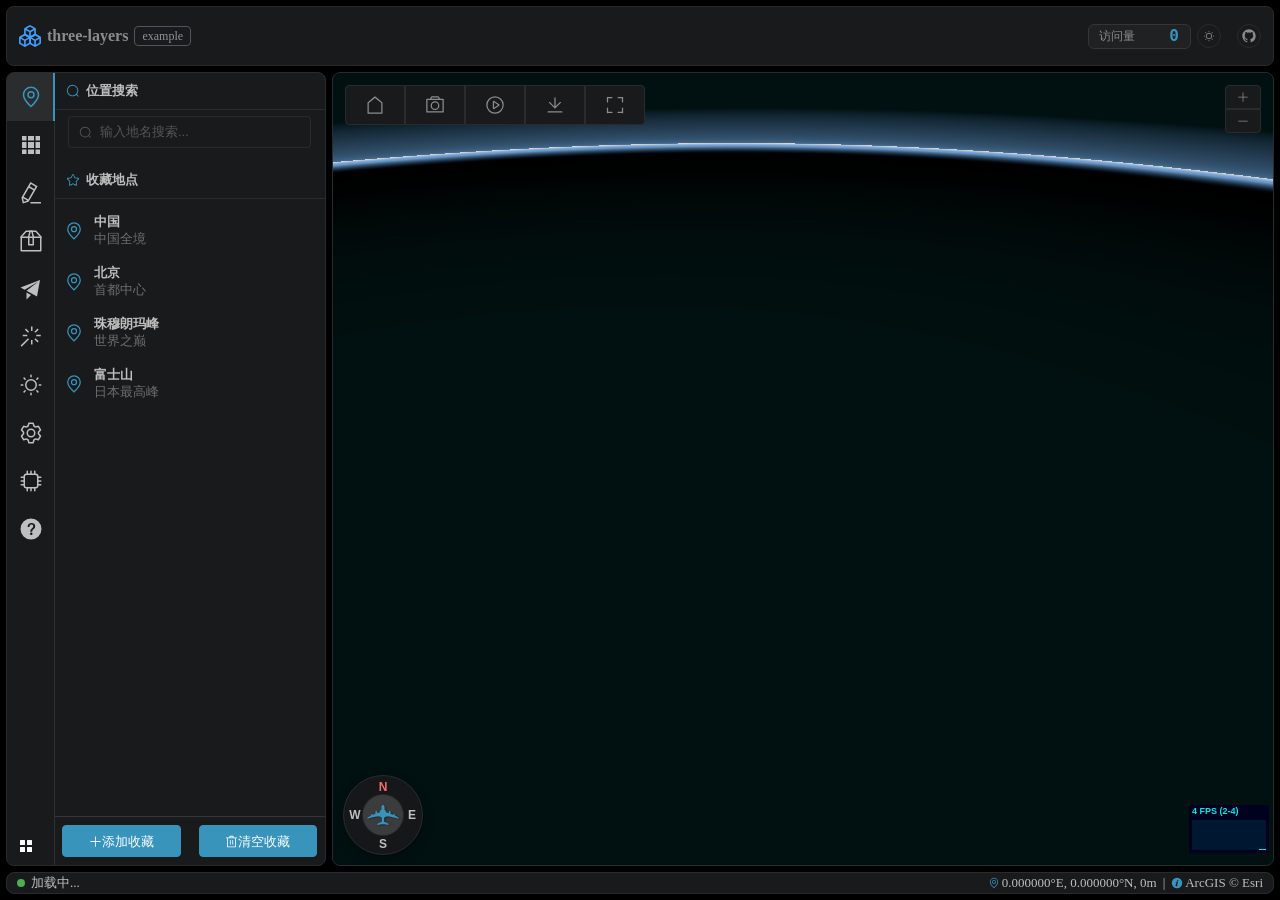
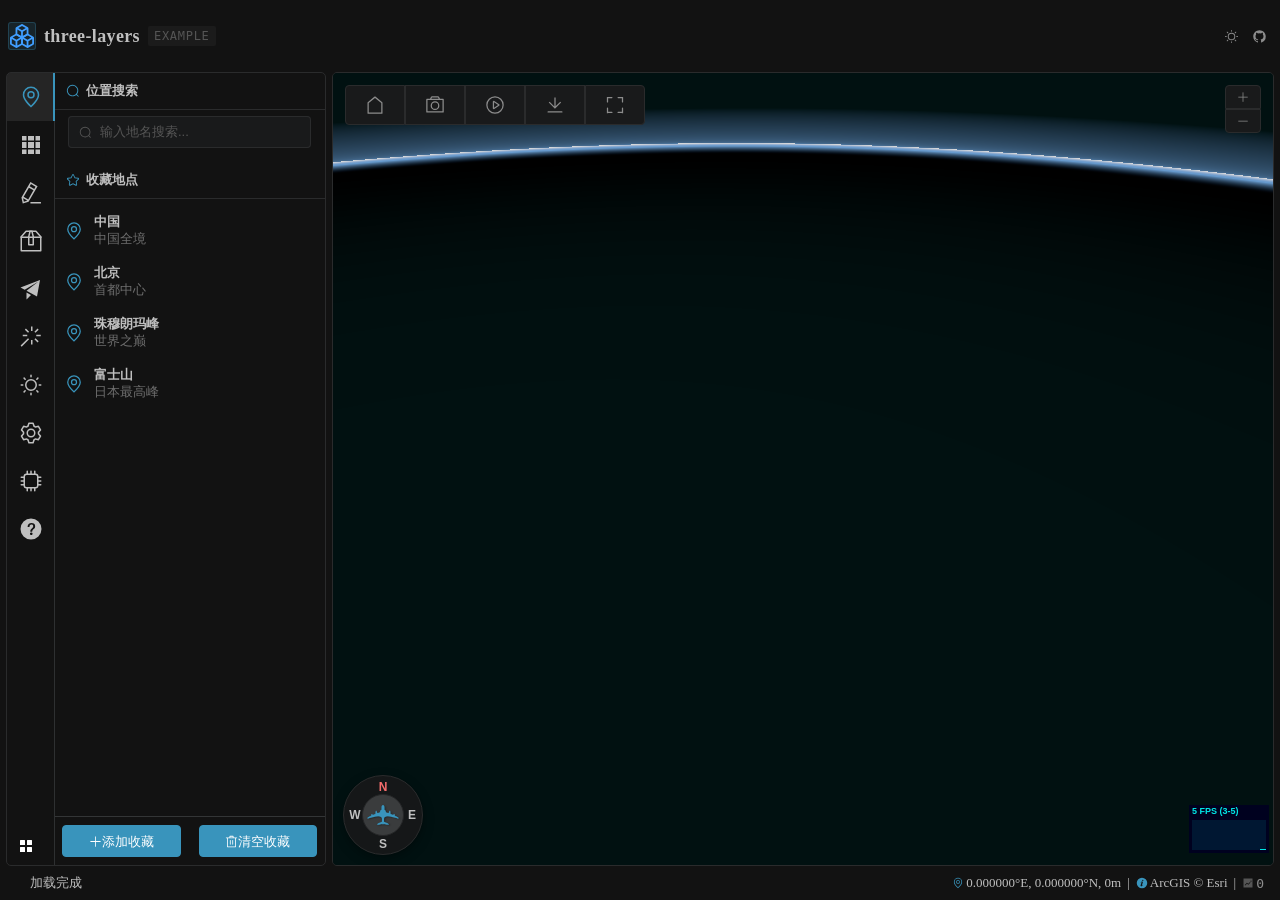
